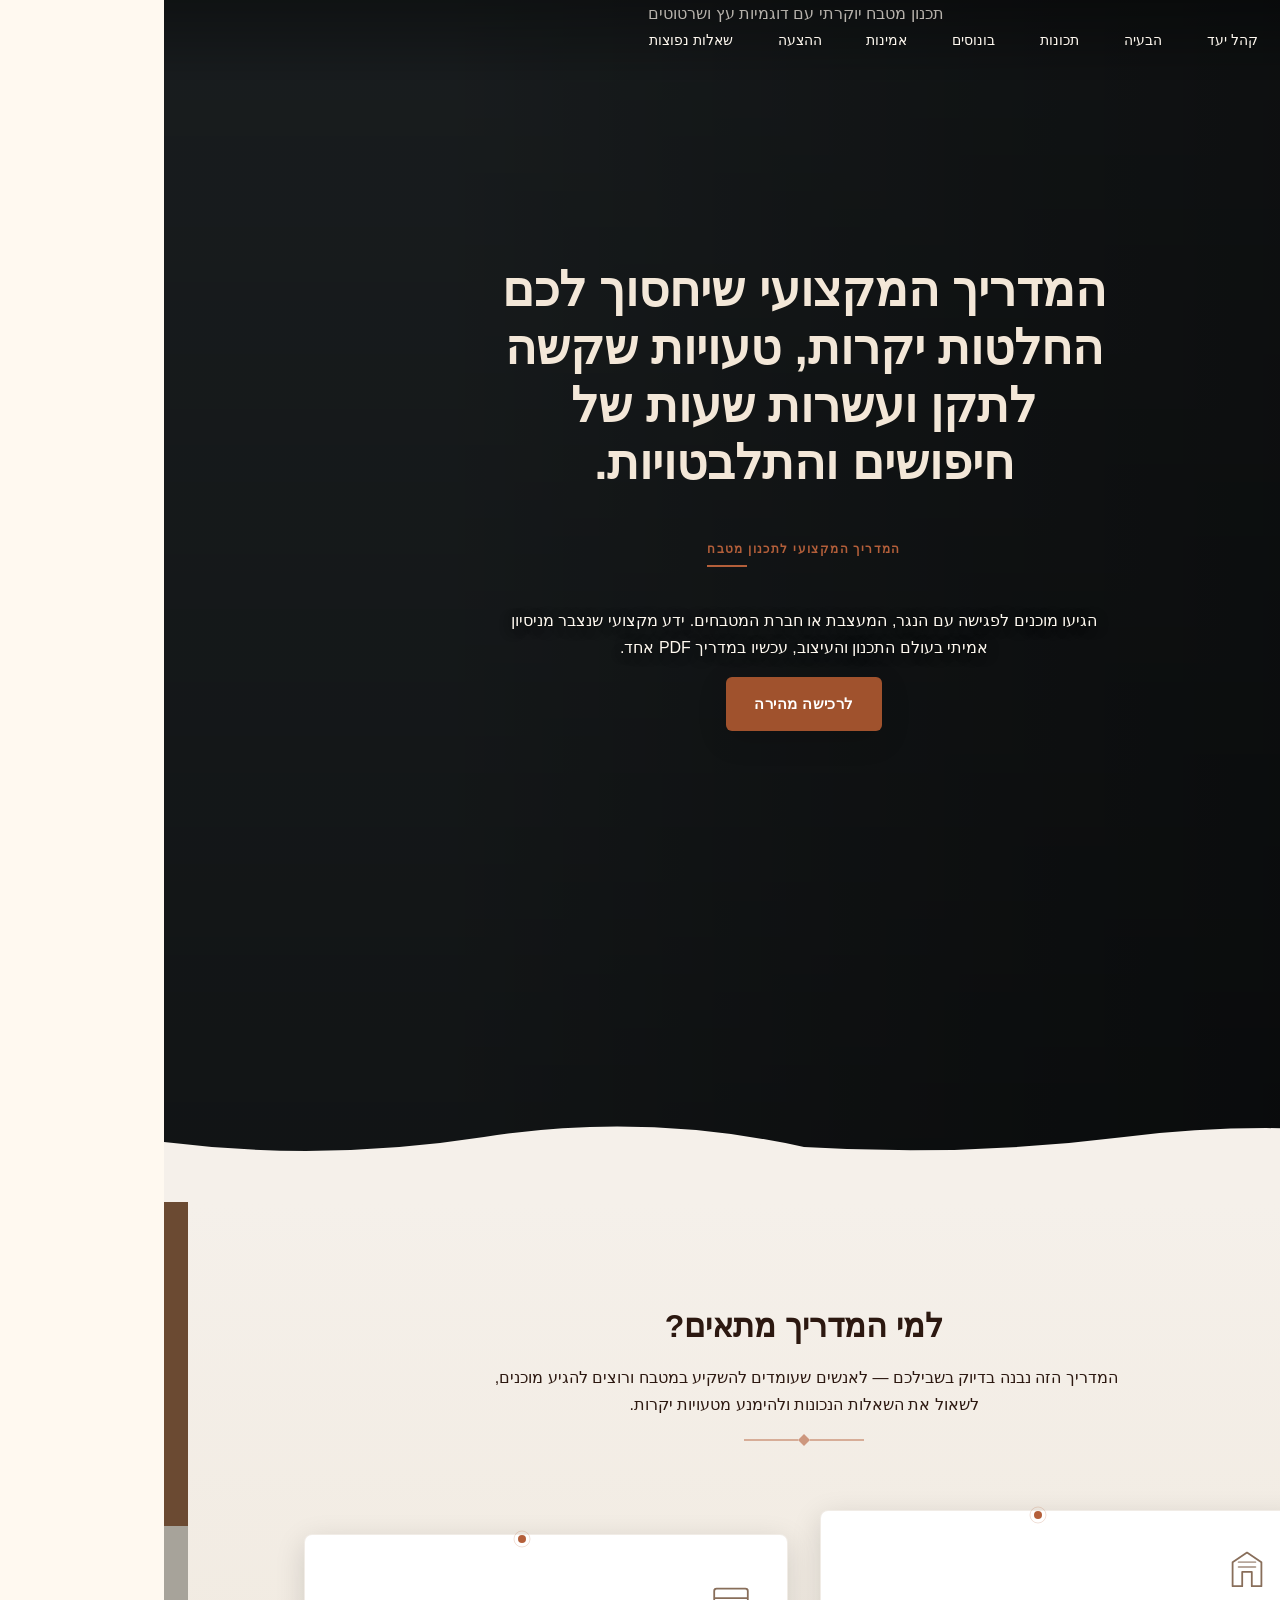
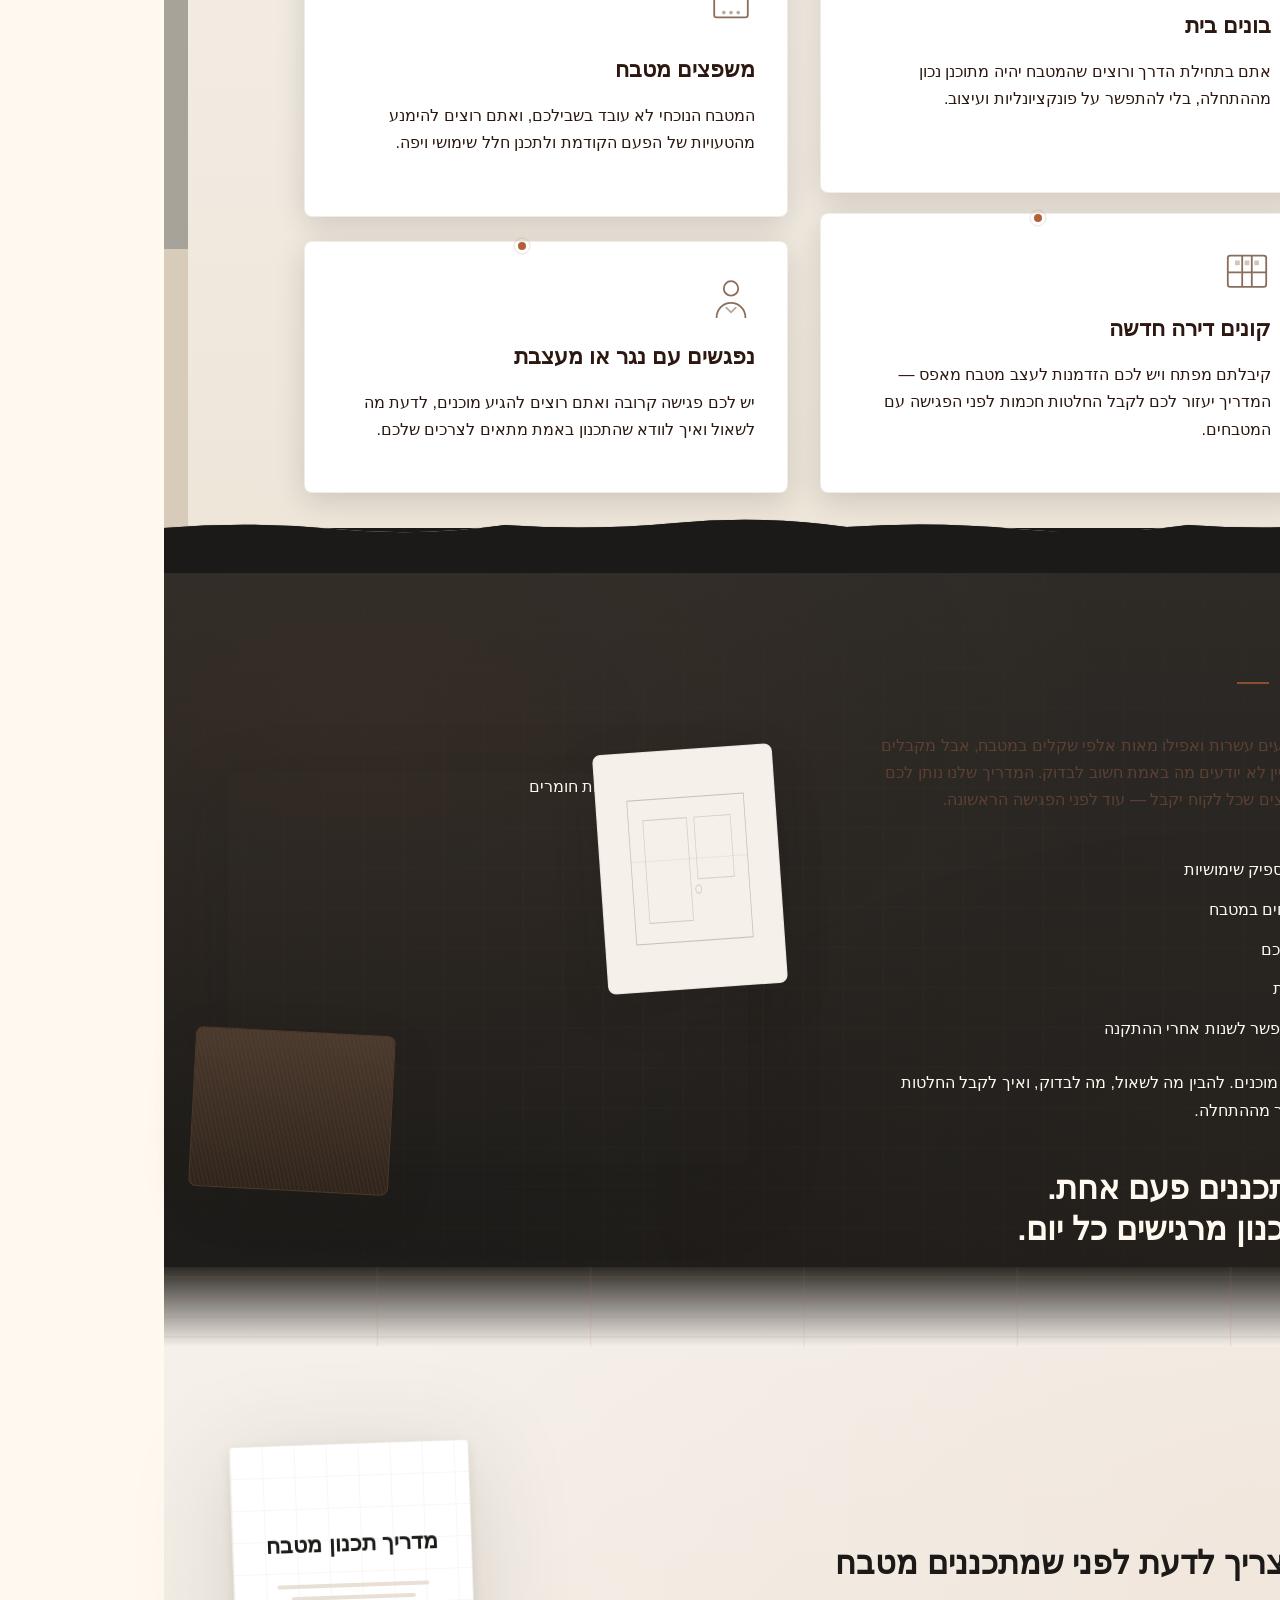
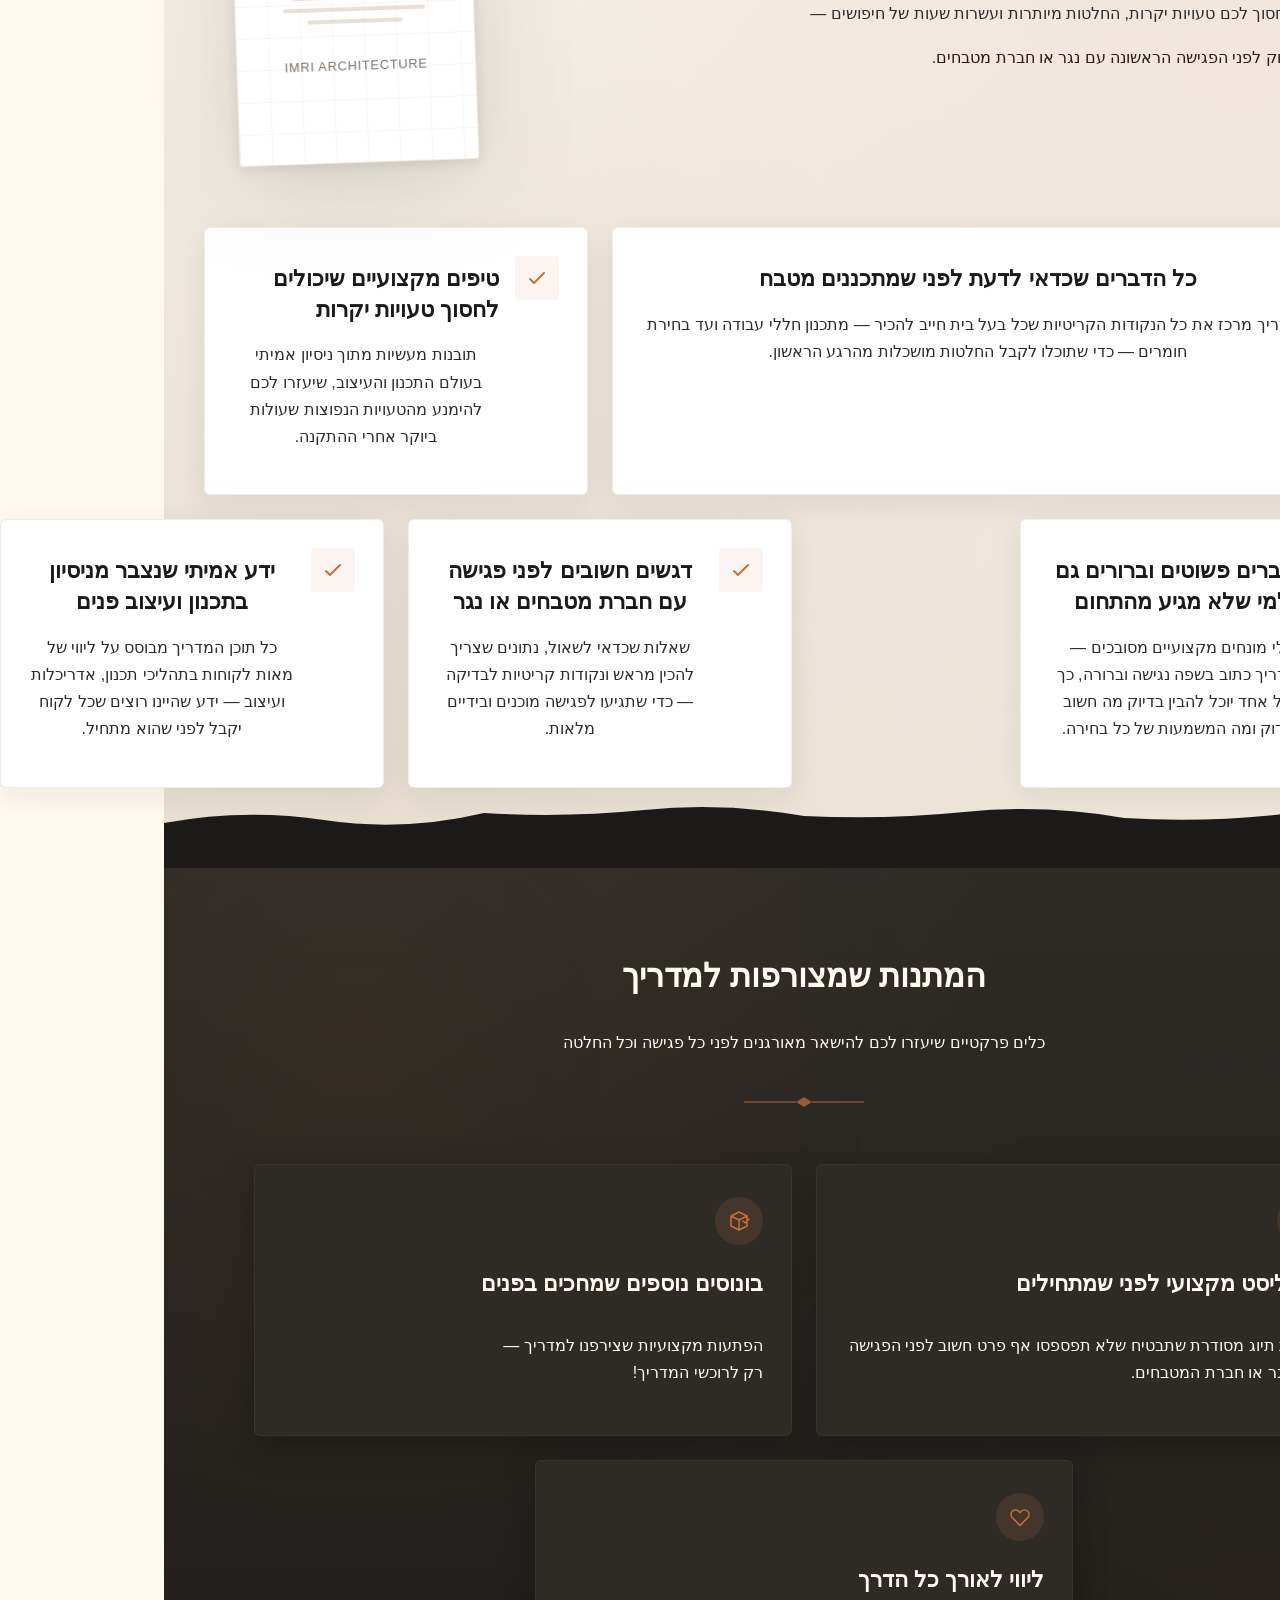
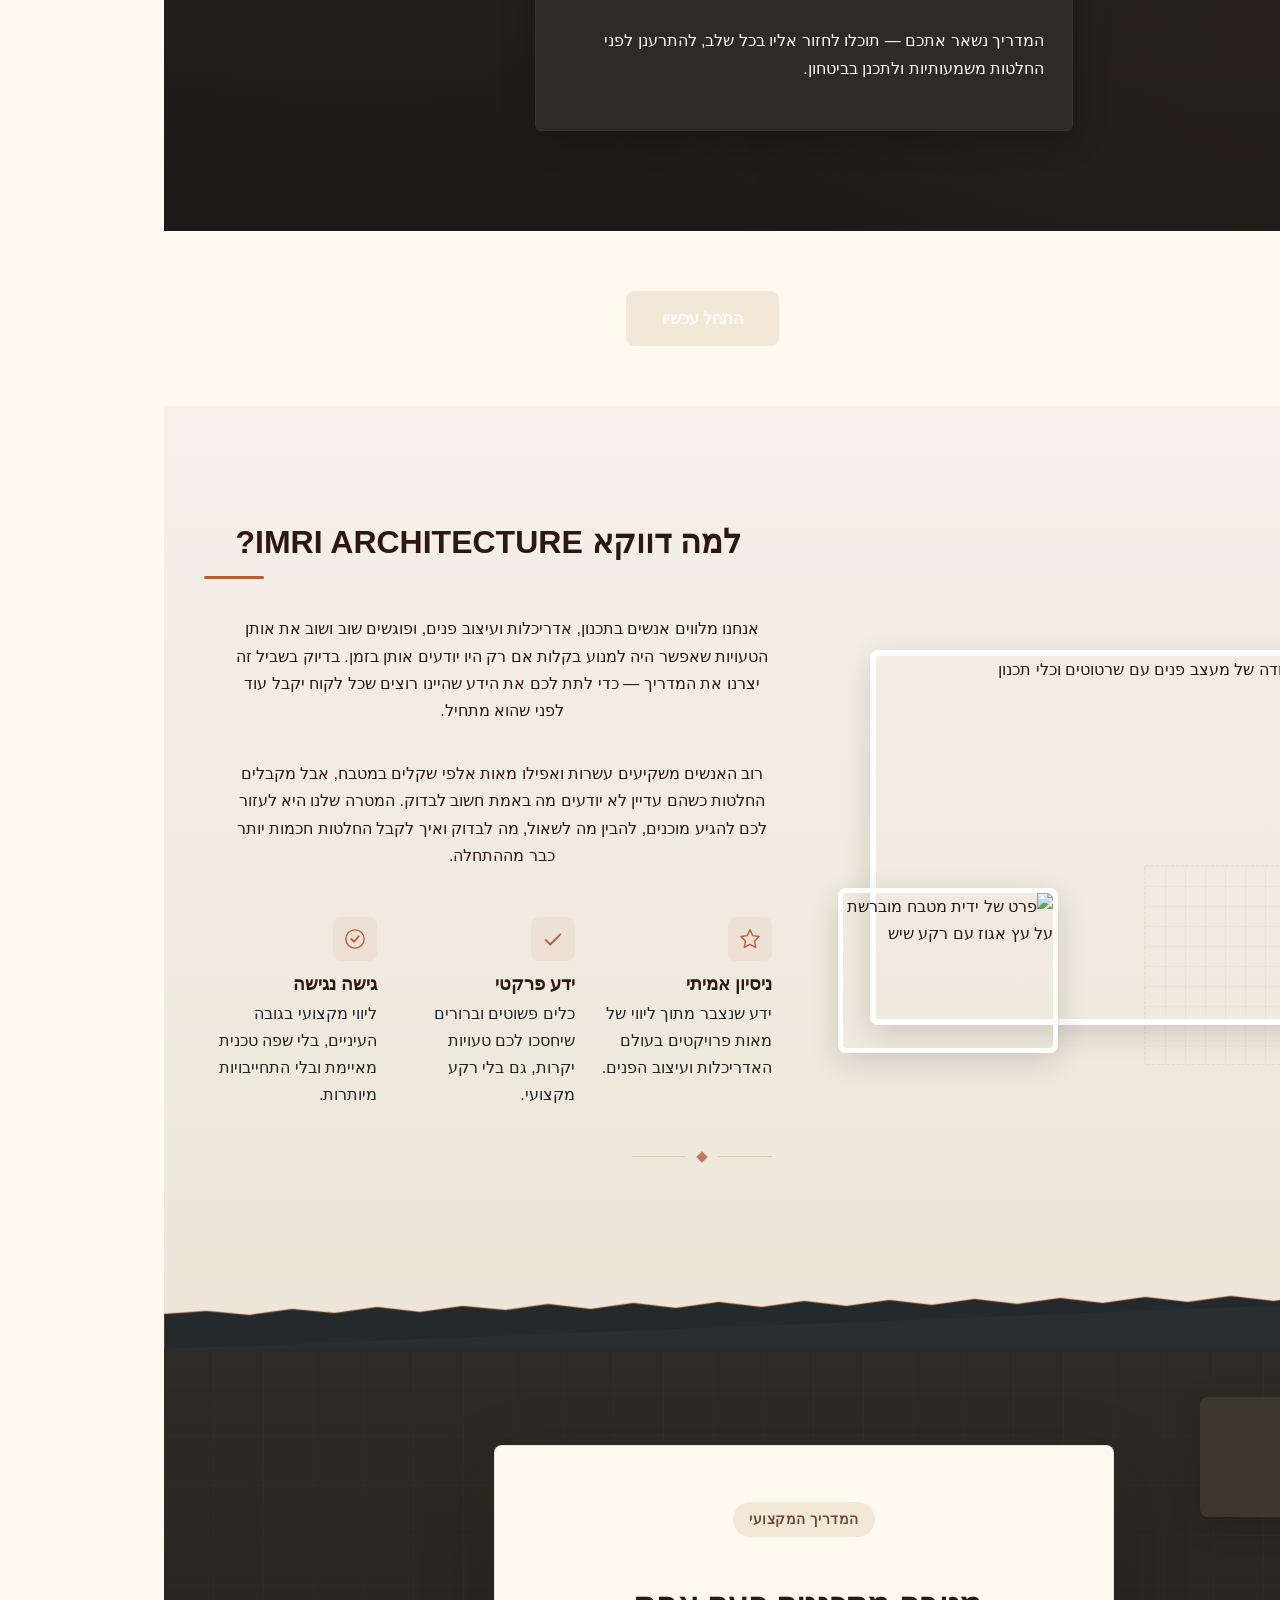
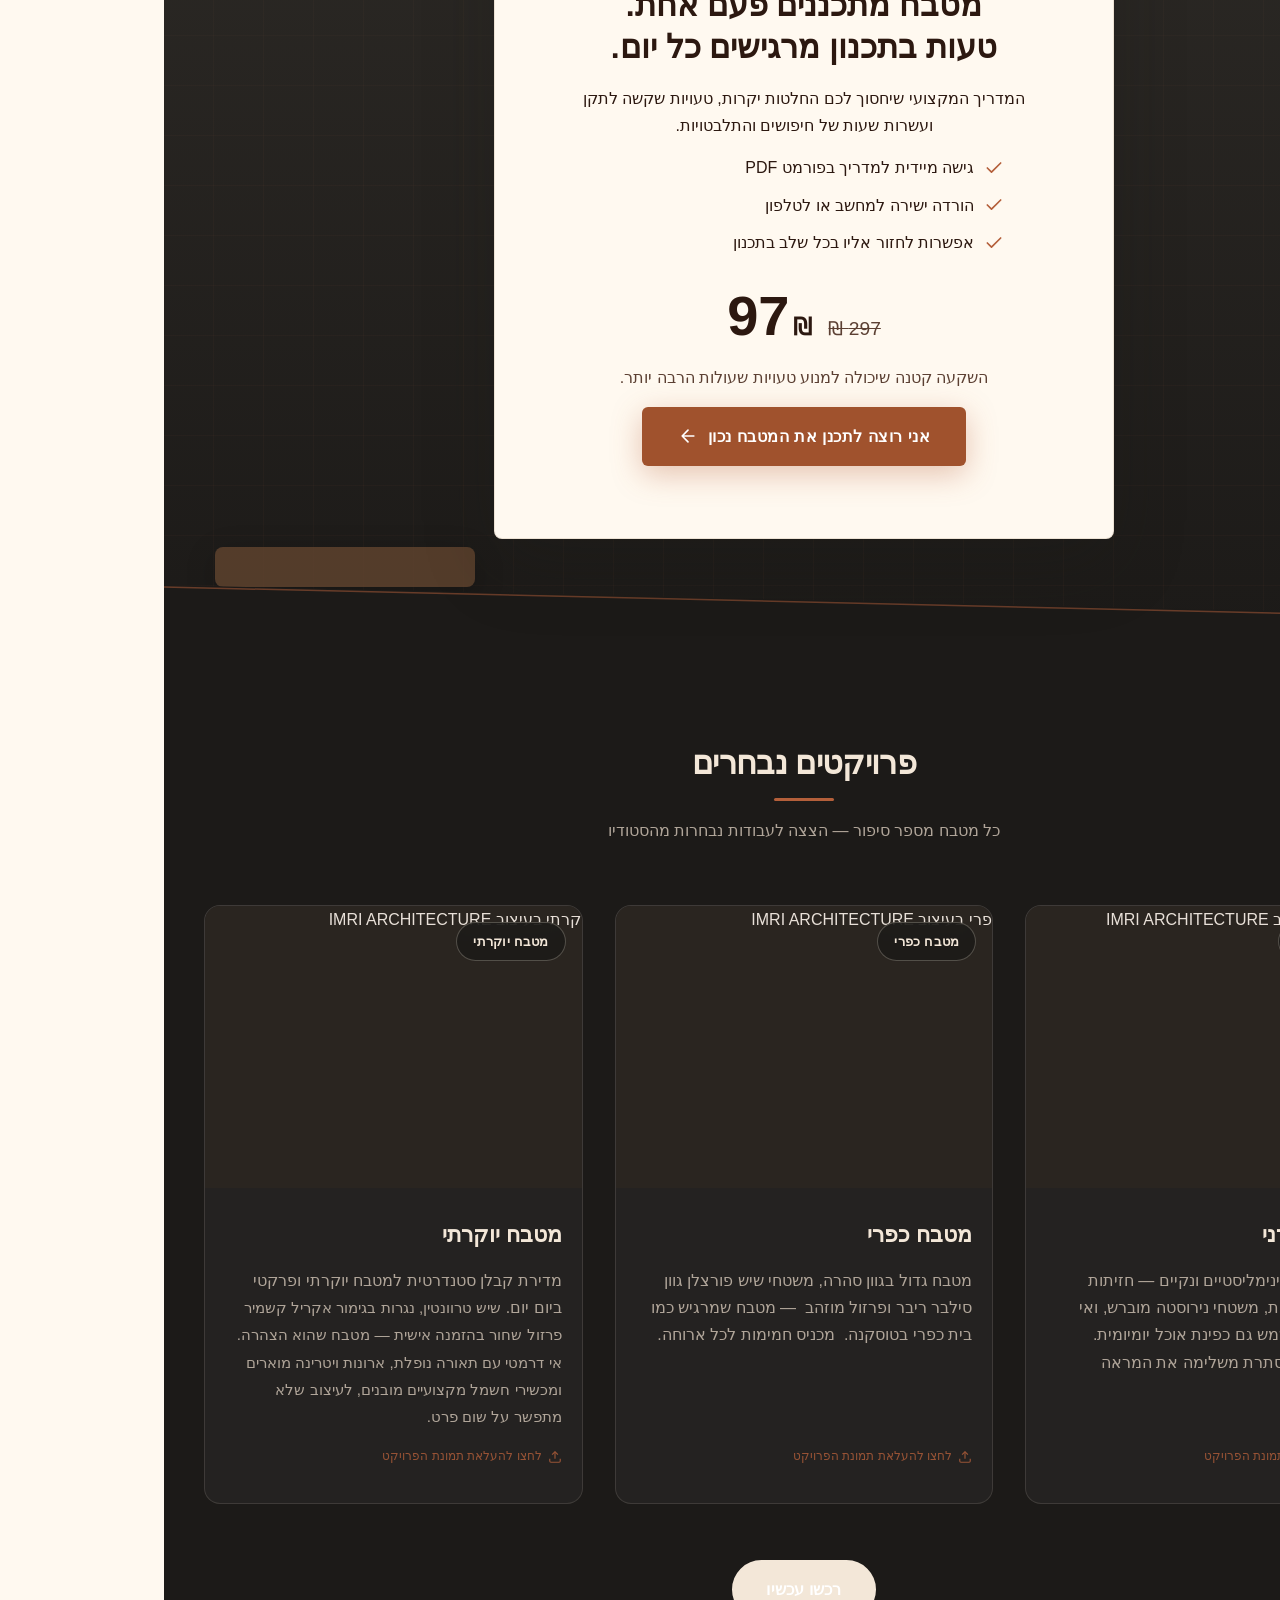
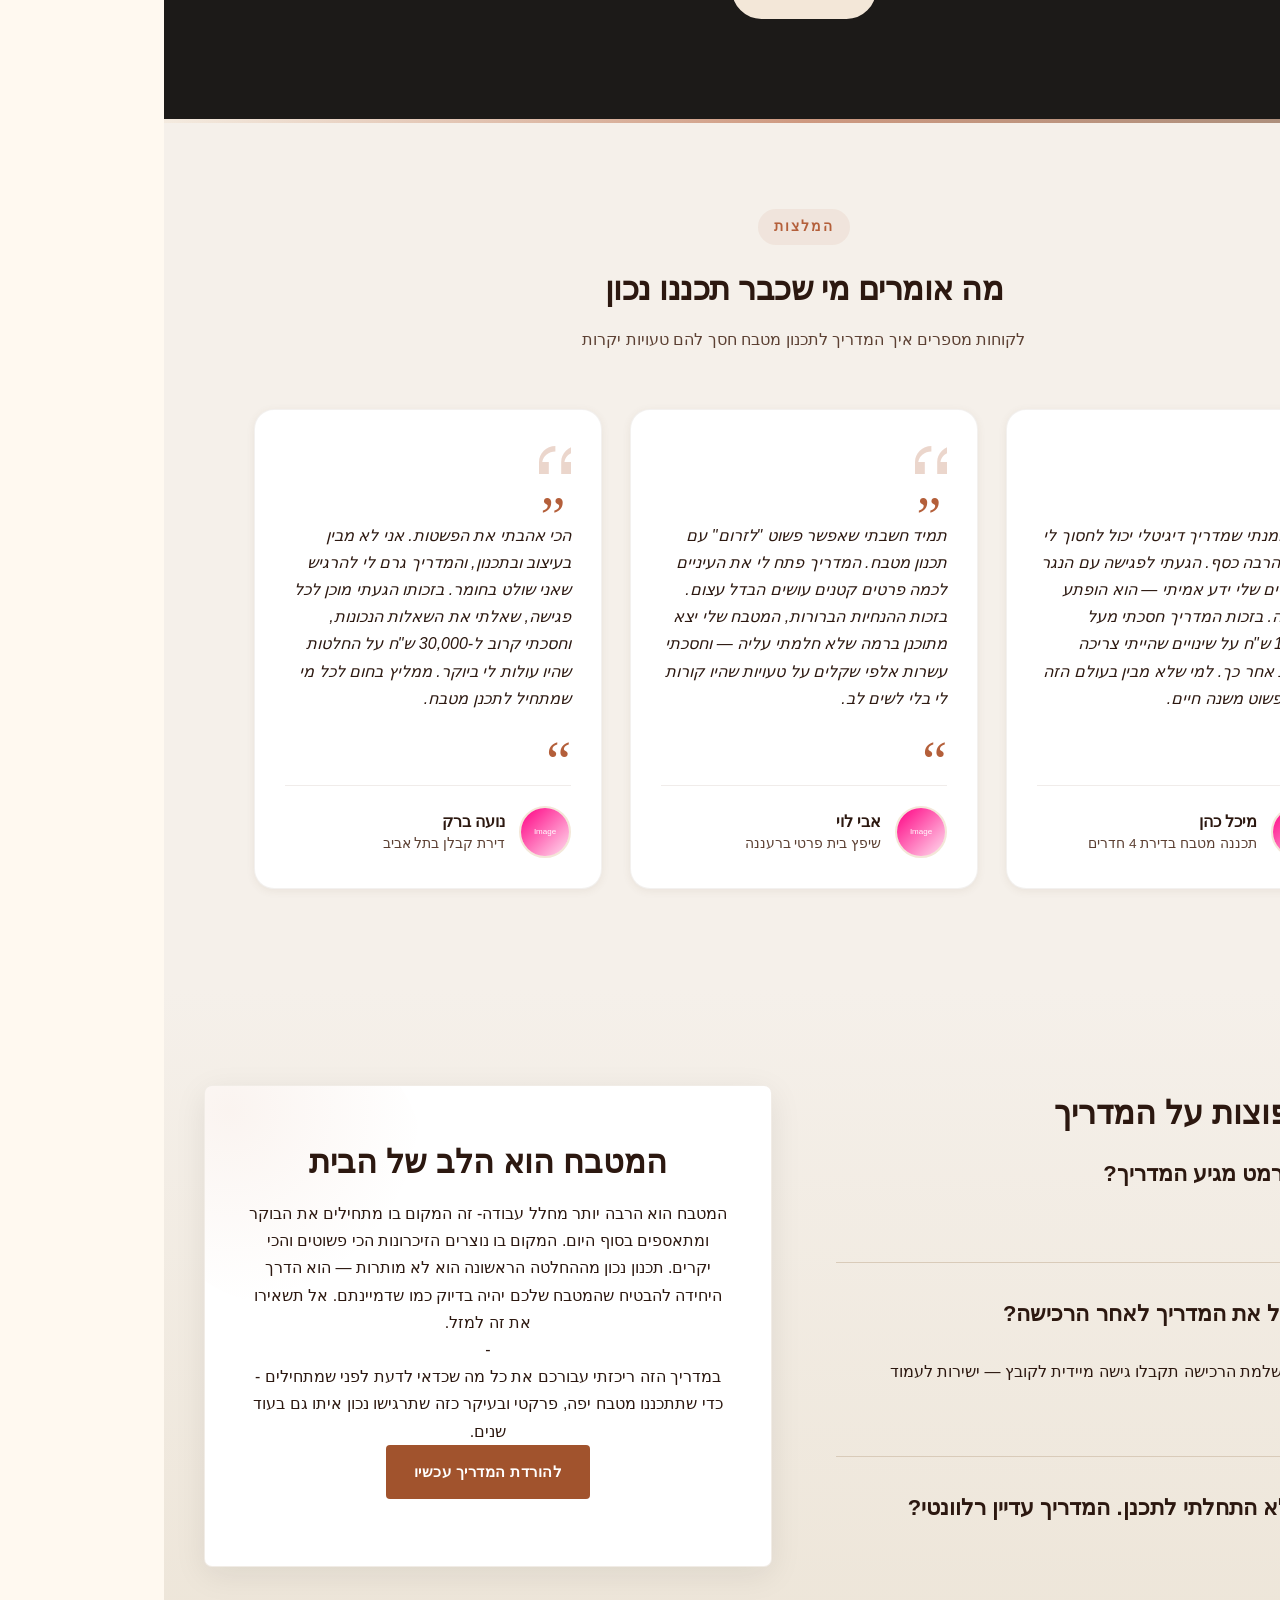
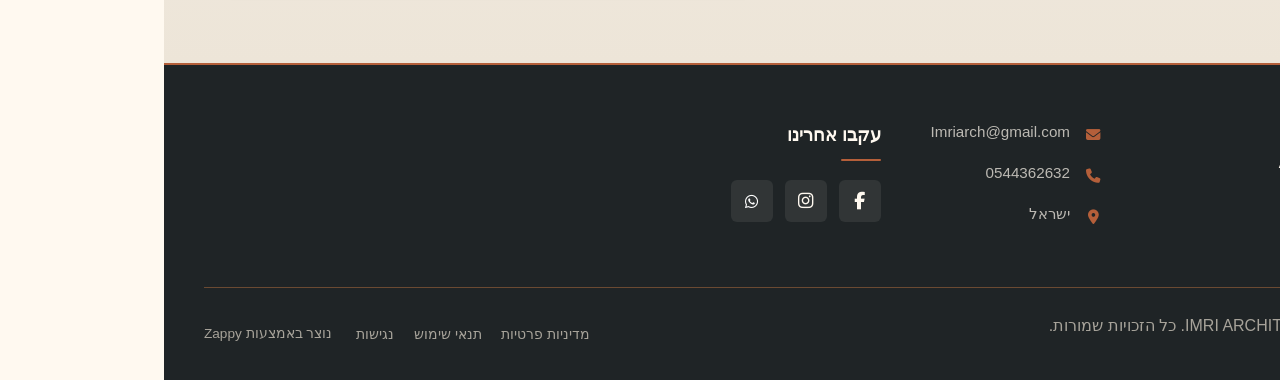
==== public/index.html @ 513310fc "Incremental sync: 1 page(s) — text_edit" ====
<!doctype html><html dir="rtl" lang="he"><head><meta charset="UTF-8"><meta content="width=device-width,initial-scale=1" name="viewport"><meta content="index, follow" name="robots"><title>תכנון מטבח מנצח — IMRI</title><meta content="המדריך הדיגיטלי שיחסוך לכם טעויות יקרות בתכנון המטבח. מניסיון של אלפי פרויקטים, אנו מעניקים לכם את הכלים לתכנן נכון מההתחלה. הורידו עכשיו ב-97 ₪ בלבד!" name="description"><meta content="תכנון מטבח, מדריך תכנון מטבח, עיצוב פנים מטבח, אדריכלות מטבח, ייעוץ מטבח מקצועי" name="keywords"><link href="/assets/favicon.ico" rel="icon" type="image/x-icon"><link href="/assets/favicon-16x16.png" rel="icon" type="image/png" sizes="16x16"><link href="/assets/favicon-32x32.png" rel="icon" type="image/png" sizes="32x32"><link href="/assets/favicon-48x48.png" rel="icon" type="image/png" sizes="48x48"><link href="/assets/favicon-192x192.png" rel="icon" type="image/png" sizes="192x192"><link href="/assets/favicon-512x512.png" rel="icon" type="image/png" sizes="512x512"><link href="/assets/apple-touch-icon.png" rel="apple-touch-icon"><script>!function(){"use strict";var t="bab3c1e1-1c79-47ee-a497-6e82688281ee",e="https://api.zappy5.com/api/analytics/track",a=18e5,n=2592e6,o=!0,i=!0,r=!0;var s=function(){var e="zappy_visitor_"+t,a=null;try{if(a=localStorage.getItem(e)){var o=JSON.parse(a),i=Date.now();if(i-o.created<n)return o.lastSeen=i,localStorage.setItem(e,JSON.stringify(o)),o.id}}catch(t){console.warn("Zappy Analytics: LocalStorage not available")}var r="zv_"+Date.now()+"_"+Math.random().toString(36).substr(2,9);try{localStorage.setItem(e,JSON.stringify({id:r,created:Date.now(),lastSeen:Date.now()}))}catch(t){}return r}(),c=function(){var e="zappy_session_"+t,n=null;try{if(n=sessionStorage.getItem(e)){var o=JSON.parse(n),i=Date.now();if(i-o.timestamp<a)return o.timestamp=i,sessionStorage.setItem(e,JSON.stringify(o)),o.id}}catch(t){console.warn("Zappy Analytics: SessionStorage not available")}var r="zs_"+Date.now()+"_"+Math.random().toString(36).substr(2,9);try{sessionStorage.setItem(e,JSON.stringify({id:r,timestamp:Date.now()}))}catch(t){}return r}();function l(a,n){n=n||{};var o={website_id:t,event_type:a,page_path:window.location.pathname,referrer:document.referrer||"direct",visitor_id:s,session_id:c,metadata:n};if(navigator.sendBeacon){var i=new Blob([JSON.stringify(o)],{type:"application/json"});navigator.sendBeacon(e,i)}else fetch(e,{method:"POST",headers:{"Content-Type":"application/json"},body:JSON.stringify(o),keepalive:!0}).catch(function(t){console.warn("Zappy Analytics: Failed to track event",t)})}o&&l("pageview",{title:document.title,url:window.location.href}),i&&document.addEventListener("click",function(t){var e=t.target;if("BUTTON"===e.tagName||e.closest("button")){var a="BUTTON"===e.tagName?e:e.closest("button");l("click",{element:"button",text:a.textContent.trim().substring(0,100),id:a.id||null,class:a.className||null})}else if("A"===e.tagName||e.closest("a")){var n="A"===e.tagName?e:e.closest("a");l("navigation",{element:"link",text:n.textContent.trim().substring(0,100),href:n.href,external:n.hostname!==window.location.hostname})}},!0),r&&document.addEventListener("submit",function(t){var e=t.target;l("form_submit",{form_id:e.id||null,form_name:e.name||null,form_action:e.action||null,form_method:e.method||"GET"})},!0);var m=Date.now();window.addEventListener("beforeunload",function(){l("page_unload",{time_on_page:Math.floor((Date.now()-m)/1e3),page_path:window.location.pathname})}),window.zappyAnalytics={track:l,getVisitorId:function(){return s},getSessionId:function(){return c}}}()</script><script>!function(){"use strict";if(!window.zappyFireMarketingEvent){var t={begin_checkout:"checkout_started",purchase:"checkout_complete",add_to_cart:"add_to_cart",view_product:"view_product"},e={whatsapp_click:{ga4:"contact",meta:"Contact",gtm:"whatsapp_click",ecom:!1},phone_click:{ga4:"contact",meta:"Contact",gtm:"phone_click",ecom:!1},contact_form_submitted:{ga4:"generate_lead",meta:"Lead",gtm:"contact_form_submitted",ecom:!1},checkout_started:{ga4:"begin_checkout",meta:"InitiateCheckout",gtm:"begin_checkout",ecom:!0},checkout_complete:{ga4:"purchase",meta:"Purchase",gtm:"purchase",ecom:!0},product_inquiry:{ga4:"generate_lead",meta:"Lead",gtm:"product_inquiry",ecom:!1},add_to_cart:{ga4:"add_to_cart",meta:"AddToCart",gtm:"add_to_cart",ecom:!0},view_product:{ga4:"view_item",meta:"ViewContent",gtm:"view_item",ecom:!0}};window.zappyFireMarketingEvent=function(r,o,u){try{u=u||{};var p=t[r]||r,d=e[p];if(!d)return;if((o=o||{}).pagePath||o.page_path||(o.pagePath=a()),"checkout_complete"===p){var l=String(o.orderId||o.order_id||o.transaction_id||"");if(l&&function(t){if(!t)return!1;try{return"1"===sessionStorage.getItem(i(t))}catch(t){return!1}}(l))return;l&&function(t){if(t)try{sessionStorage.setItem(i(t),"1")}catch(t){}}(l)}if(!u.skipFirstParty)try{window.zappyAnalytics&&"function"==typeof window.zappyAnalytics.track&&window.zappyAnalytics.track(p,o)}catch(t){}try{if(window.dataLayer=window.dataLayer||[],d.ecom){var _=c(p,o),m={};_.transaction_id&&(m.transaction_id=_.transaction_id),null!=_.value&&(m.value=_.value),_.currency&&(m.currency=_.currency),_.items&&(m.items=_.items),window.dataLayer.push({event:d.gtm,ecommerce:m}),"checkout_complete"!==p&&"checkout_started"!==p||window.dataLayer.push({event:p,ecommerce:m})}else{var s={event:d.gtm};for(var h in o)Object.prototype.hasOwnProperty.call(o,h)&&(s[h]=o[h]);window.dataLayer.push(s)}}catch(t){}try{"function"==typeof window.gtag&&window.gtag("event",d.ga4,c(p,o))}catch(t){}try{"function"==typeof window.fbq&&window.fbq("track",d.meta,function(t,e){for(var r=n(e=e||{}),a=parseFloat(null!=e.value?e.value:null!=e.total?e.total:0)||0,c=String(e.currency||"USD").toUpperCase(),i=[],o=0,u=0;u<r.length;u++)r[u].item_id&&i.push(r[u].item_id),o+=r[u].quantity||1;if("checkout_complete"===t)return{value:a,currency:c,content_ids:i.length?i:void 0,content_type:"product",num_items:o||void 0,order_id:String(e.order_id||e.orderId||e.transaction_id||e.orderNumber||"")||void 0};if("checkout_started"===t)return{value:a,currency:c,content_ids:i.length?i:void 0,content_type:"product",num_items:o||parseInt(null!=e.itemCount?e.itemCount:0,10)||void 0};if("add_to_cart"===t){var p=String(e.productId||e.product_id||i[0]||"");return{value:a||(r[0]?r[0].price*r[0].quantity:0),currency:c,content_ids:p?[p]:i.length?i:void 0,content_type:"product",content_name:e.productName||e.product_name||r[0]&&r[0].item_name,num_items:parseInt(null!=e.quantity?e.quantity:o||1,10)||1}}if("view_product"===t){var d=String(e.productId||e.product_id||i[0]||"");return{value:a||parseFloat(null!=e.price?e.price:0)||0,currency:c,content_ids:d?[d]:i.length?i:void 0,content_type:"product",content_name:e.productName||e.product_name||r[0]&&r[0].item_name}}return"whatsapp_click"===t||"phone_click"===t?{content_name:"whatsapp_click"===t?"WhatsApp":"Phone",content_category:"contact"}:"contact_form_submitted"===t||"product_inquiry"===t?{content_name:"product_inquiry"===t?"Product inquiry":"Contact form",content_category:e.productName||e.product_name||void 0}:e}(p,o))}catch(t){}}catch(t){}};var r=Object.create(null);document.addEventListener("click",function(t){try{var e=t.target;if(!e)return;var r=u(e,".whatsapp-float, a.whatsapp-float, [data-zappy-whatsapp]"),n=function(t){for(var e=t;e&&e!==document;){if("A"===e.tagName)return e;e=e.parentElement}return null}(e),c=n&&n.href||"";if(r||n&&function(t){if(!t)return!1;var e=String(t).toLowerCase();return-1!==e.indexOf("wa.me/")||-1!==e.indexOf("api.whatsapp.com")||-1!==e.indexOf("whatsapp.com/send")||0===e.indexOf("whatsapp:")}(c)){if(!o("wa:"+c)){var i=r?"float":"link";window.zappyFireMarketingEvent("whatsapp_click",{source:i,href:c||null,pagePath:a()})}return}var p=u(e,".phone-header-btn, .nav-phone-btn, .call-btn, [data-zappy-phone]"),d="";if(n&&n.href&&0===String(n.href).toLowerCase().indexOf("tel:")?d=n.href:p&&p.href&&0===String(p.href).toLowerCase().indexOf("tel:")&&(d=p.href),p||d){var l="";return d&&(l=String(d).replace(/^tel:/i,"").trim()),void(o("tel:"+(l||p&&p.id||"btn"))||window.zappyFireMarketingEvent("phone_click",{source:p?"button":"link",phone:l||null,href:d||null,pagePath:a()}))}}catch(t){}},!0)}function a(){try{if(window.ZAPPY_CONFIG&&window.ZAPPY_CONFIG.currentPagePath)return window.ZAPPY_CONFIG.currentPagePath}catch(t){}try{return window.location.pathname||"/"}catch(t){return"/"}}function n(t){var e=(t=t||{}).items||t.cartItems||t.cart_items||t.lineItems||[];Array.isArray(e)||(e=[]);for(var r=[],a=0;a<e.length;a++){var n=e[a];if(n&&"object"==typeof n){var c=String(n.item_id||n.productId||n.product_id||n.id||"").trim(),i=String(n.item_name||n.productName||n.product_name||n.name||"").trim(),o=parseFloat(null!=n.price?n.price:null!=n.unitPrice?n.unitPrice:0)||0,u=Math.max(1,parseInt(null!=n.quantity?n.quantity:null!=n.qty?n.qty:1,10)||1);(c||i)&&r.push({item_id:c||i,item_name:i||c,price:o,quantity:u})}}return r}function c(t,e){var r=n(e=e||{}),c=parseFloat(null!=e.value?e.value:null!=e.total?e.total:0)||0,i=String(e.currency||"USD").toUpperCase();if("checkout_complete"===t)return{transaction_id:String(e.transaction_id||e.orderId||e.order_id||e.orderNumber||"")||void 0,value:c,currency:i,items:r};if("checkout_started"===t)return{value:c,currency:i,items:r};if("add_to_cart"===t){var o=r.length?r:[{item_id:String(e.productId||e.product_id||""),item_name:String(e.productName||e.product_name||""),price:parseFloat(null!=e.value?e.value:null!=e.price?e.price:0)||0,quantity:parseInt(null!=e.quantity?e.quantity:1,10)||1}].filter(function(t){return t.item_id||t.item_name});return{value:c||(o[0]?o[0].price*o[0].quantity:0),currency:i,items:o}}if("view_product"===t){var u=r.length?r:[{item_id:String(e.productId||e.product_id||""),item_name:String(e.productName||e.product_name||""),price:parseFloat(null!=e.price?e.price:null!=e.value?e.value:0)||0,quantity:1}].filter(function(t){return t.item_id||t.item_name});return{currency:i,value:c||(u[0]?u[0].price:0),items:u}}return"whatsapp_click"===t||"phone_click"===t?{method:"whatsapp_click"===t?"whatsapp":"phone",page_path:e.pagePath||a()}:"contact_form_submitted"===t||"product_inquiry"===t?{page_path:e.pagePath||a()}:e}function i(t){return"zappy_purchase_fired_"+String(t||"")}function o(t){var e=Date.now();return!!(r[t]&&e-r[t]<800)||(r[t]=e,!1)}function u(t,e){return t&&t.closest?t.closest(e):null}}()</script><meta content="תכנון מטבח מנצח — IMRI" property="og:title"><meta content="המדריך הדיגיטלי שיחסוך לכם טעויות יקרות בתכנון המטבח. מניסיון של אלפי פרויקטים, אנו מעניקים לכם את הכלים לתכנן נכון מההתחלה. הורידו עכשיו ב-97 ₪ בלבד!" property="og:description"><meta content="summary_large_image" name="twitter:card"><meta content="תכנון מטבח מנצח — IMRI" name="twitter:title"><meta content="המדריך הדיגיטלי שיחסוך לכם טעויות יקרות בתכנון המטבח. מניסיון של אלפי פרויקטים, אנו מעניקים לכם את הכלים לתכנן נכון מההתחלה. הורידו עכשיו ב-97 ₪ בלבד!" name="twitter:description"><script type="application/ld+json">{"@context":"https://schema.org","@graph":[{"@type":"LocalBusiness","@id":"https://imriarchitecture.co.il#organization","name":"IMRI ARCHITECTURE","url":"https://imriarchitecture.co.il","description":"IMRI is an interior design and architecture firm that created a professional digital guide (PDF) for kitchen planning, priced at 97 ₪ (discounted from 297 ₪). The brand positions itself as an experienced, knowledgeable partner that helps homeowners avoid costly planning mistakes before they begin. The guide is practical and accessible, aimed at people who are about to invest heavily in a kitchen renovation or new build. The tone is warm, professional, and empowering — focused on saving clients time, money, and stress through expert knowledge accumulated from real-world design experience.","address":{"@type":"PostalAddress","streetAddress":"ישראל"},"contactPoint":[{"@type":"ContactPoint","contactType":"customer service","email":"Imriarch@gmail.com","telephone":"0544362632"}]},{"@type":"WebSite","@id":"https://imriarchitecture.co.il#website","url":"https://imriarchitecture.co.il","name":"IMRI ARCHITECTURE","publisher":{"@id":"https://imriarchitecture.co.il#organization"}}]}</script><meta content="website" property="og:type"><meta content="he_IL" property="og:locale"><style>.skip-link{position:absolute;top:0;left:0;transform:translateY(-200%);padding:12px 18px;background:var(--bg-dark,#1a1a1a);color:var(--text-light,#fff);font-weight:600;border-radius:0 0 8px 0;z-index:10000}.skip-link:focus{transform:none;outline:2px solid var(--ring,#fff);outline-offset:2px}:focus-visible{outline:2px solid var(--ring,currentColor);outline-offset:3px}</style><link href="/assets/favicon.ico" rel="icon" type="image/x-icon"><link href="/assets/favicon-16x16.png" rel="icon" type="image/png" sizes="16x16"><link href="/assets/favicon-32x32.png" rel="icon" type="image/png" sizes="32x32"><link href="/assets/favicon-48x48.png" rel="icon" type="image/png" sizes="48x48"><link href="/assets/favicon-192x192.png" rel="icon" type="image/png" sizes="192x192"><link href="/assets/favicon-512x512.png" rel="icon" type="image/png" sizes="512x512"><link href="/assets/apple-touch-icon.png" rel="apple-touch-icon"><link href="https://cdn.jsdelivr.net/npm/vanilla-cookieconsent@3/dist/cookieconsent.css" rel="stylesheet"><style data-zappy-section-v2-css="true">.index-bonuses-section{position:relative;background-color:#1c1a18;background-image:radial-gradient(circle at 15% 20%,rgba(196,112,63,.06) 0,transparent 50%),radial-gradient(circle at 85% 80%,rgba(107,74,50,.08) 0,transparent 50%),linear-gradient(180deg,#2e2b27 0,#1c1a18 100%);color:var(--text-light);padding:80px 24px 100px;overflow:hidden;direction:rtl;text-align:right}.index-bonuses-section .bonuses-container{position:relative;z-index:2;max-width:1100px;margin:0 auto;display:flex;flex-direction:column;align-items:center;gap:48px}.index-bonuses-section .bonuses-header{text-align:center;max-width:700px;margin:0 auto;display:flex;flex-direction:column;align-items:center;gap:16px}.index-bonuses-section .bonuses-title{font-family:'Noto Serif Hebrew','Frank Ruhl Libre',serif;font-size:2rem;font-weight:600;line-height:1.25;color:var(--text-light);margin:0;text-align:center}.index-bonuses-section .bonuses-subtitle{font-family:'Noto Sans Hebrew',Assistant,sans-serif;font-size:1.05rem;font-weight:400;line-height:1.8;color:var(--text-muted);margin:0;text-align:center;max-width:600px}.index-bonuses-section .bonuses-ornament{display:flex;justify-content:center;align-items:center;margin-top:8px}.index-bonuses-section .bonuses-ornament svg{display:block}.index-bonuses-section .bonuses-grid{display:grid;grid-template-columns:repeat(3,1fr);gap:24px;width:100%;margin-top:8px}.index-bonuses-section .bonus-card{background:#2e2b27;border-radius:6px;box-shadow:0 8px 32px rgba(0,0,0,.25);padding:2rem 1.75rem;border:1px solid rgba(58,53,48,.8);display:flex;flex-direction:column;align-items:flex-start;gap:16px;transition:transform .3s ease,box-shadow .3s ease,border-color .3s ease;text-align:right;min-width:0}.index-bonuses-section .bonus-card:hover{transform:translateY(-6px);box-shadow:0 16px 48px rgba(160,82,45,.28);border-color:rgba(196,112,63,.4)}.index-bonuses-section .bonus-icon-wrapper{display:flex;align-items:center;justify-content:center;width:48px;height:48px;border-radius:50%;background:rgba(196,112,63,.15);color:#c4703f;flex-shrink:0}.index-bonuses-section .bonus-icon{width:24px;height:24px;stroke:currentColor}.index-bonuses-section .bonus-card-title{font-family:'Noto Serif Hebrew','Frank Ruhl Libre',serif;font-size:1.4rem;font-weight:600;line-height:1.35;color:var(--text-light);margin:0;text-align:right}.index-bonuses-section .bonus-card-desc{font-family:'Noto Sans Hebrew',Assistant,sans-serif;font-size:.95rem;font-weight:400;line-height:1.75;color:var(--text-muted);margin:0;text-align:right}.index-bonuses-section .bonuses-image{width:100%;max-width:800px;height:auto;border-radius:6px;box-shadow:0 24px 72px rgba(28,26,24,.22);border:1px solid rgba(58,53,48,.6);margin-top:16px;object-fit:cover;aspect-ratio:3/2}.index-bonuses-section .bonuses-bg-pattern{position:absolute;bottom:0;left:0;width:100%;height:100%;pointer-events:none;z-index:0;opacity:.5;mask-image:linear-gradient(to top,rgba(0,0,0,0.2) 0%,rgba(0,0,0,0) 60%);-webkit-mask-image:linear-gradient(to top,rgba(0,0,0,0.2) 0%,rgba(0,0,0,0) 60%)}@media (max-width:768px){.index-bonuses-section{padding:100px 16px 60px}.index-bonuses-section .bonuses-container{gap:36px}.index-bonuses-section .bonuses-grid{grid-template-columns:1fr!important;gap:20px}.index-bonuses-section .bonus-card{padding:1.5rem}.index-bonuses-section .bonuses-title{font-size:1.75rem}.index-bonuses-section .bonuses-subtitle{font-size:1rem}.index-bonuses-section .bonuses-image{max-width:100%;margin-top:8px}}</style><style id="zappy-critical-above-fold-css">html{box-sizing:border-box;-webkit-text-size-adjust:100%}*,::after,::before{box-sizing:inherit}body{margin:0;min-width:320px;overflow-x:clip}img,svg,video{max-width:100%;height:auto}main{display:block}.container{width:min(100% - 32px,1200px);margin-inline:auto}.navbar,header .navbar,header[role=banner],nav.navbar{position:relative;z-index:1000;width:100%}.nav-container,.navbar .container{display:flex;align-items:center;justify-content:space-between;min-height:64px}.logo,.logo-link img{display:block;width:35px;height:35px;object-fit:contain}#navMenu,.nav-menu{list-style:none;margin:0;padding:0}#navMenu a,.nav-menu a,.navbar .nav-links a,.navbar a{color:inherit;text-decoration:none}#navMenu .sub-menu,.nav-menu .sub-menu,.navbar .sub-menu{display:none}.fa,.fa-brands,.fa-regular,.fa-solid,.fab,.far,.fas{display:inline-block;min-width:1em;text-align:center}html:not(#zappy-noop) .navbar:has(.nav-ecommerce-icons)>.phone-header-btn,html:not(#zappy-noop)[data-zappy-site-type=ecommerce] .phone-header-btn{display:none!important;visibility:hidden!important;width:0!important;height:0!important;pointer-events:none!important}.zappy-preview-empty-store-cta{display:none!important;visibility:hidden!important;height:0!important;max-height:0!important;overflow:hidden!important;margin:0!important;padding:0!important;border:0!important;box-shadow:none!important}.zappy-catalog-menu{background:var(--surface-color,var(--surface,linear-gradient(135deg,#f8f9fa 0,#fff 100%)));border-bottom:1px solid var(--border-color,#e5e7eb);padding:0;position:sticky;top:0;z-index:90}.zappy-catalog-menu.rtl,.zappy-catalog-menu[dir=rtl]{direction:rtl}.zappy-catalog-menu.ltr,.zappy-catalog-menu[dir=ltr]{direction:ltr}.catalog-menu-container{max-width:1440px;margin:0 auto;display:flex;align-items:center;gap:8px;padding:10px 24px;overflow:visible}.catalog-menu-categories,.catalog-menu-list{display:flex;align-items:center;gap:4px;flex-wrap:wrap;margin:0;padding:0;list-style:none}.catalog-menu-item{display:inline-flex;align-items:center;padding:8px 16px;font-size:14px;font-weight:500;color:var(--text-color,var(--text,#374151));text-decoration:none;border-radius:20px;white-space:nowrap}.catalog-menu-all{background:var(--primary-color,var(--primary,#111));color:var(--text-light,#fff)!important}.catalog-menu-parent{position:relative;display:inline-flex;align-items:center}.catalog-menu-trigger{display:inline-flex;align-items:center;gap:6px}.catalog-menu-chevron{flex-shrink:0}.catalog-menu-parent>.sub-menu{display:none!important;visibility:hidden!important;opacity:0!important;pointer-events:none!important}.hero-section,.index-hero-section,section[class*=hero]{position:relative;overflow:hidden;min-height:560px}.hero-bg-image,.hero-bg-wrapper,section[class*=hero] [class*=hero-bg]{position:absolute;inset:0;width:100%;height:100%}.hero-bg-image img,.hero-bg-wrapper img,section[class*=hero] [data-hero-bg],section[class*=hero] img[data-hero-background=true]{width:100%!important;height:100%!important;object-fit:cover!important;display:block}.hero-content,section[class*=hero] .container{position:relative;z-index:2}@media(max-width:768px){:root{--header-height:72px;--total-header-height:72px;--zappy-mobile-menu-top:72px}html[data-zappy-site-type=ecommerce] body{padding-top:var(--total-header-height,72px)}html[data-zappy-site-type=ecommerce] body>.navbar:not(.zappy-catalog-menu),html[data-zappy-site-type=ecommerce] body>nav.navbar{position:fixed!important;top:0;left:0;right:0;z-index:100000;width:100%;margin-bottom:0}.zappy-catalog-menu{position:fixed;top:var(--header-height,72px);left:0;right:0;z-index:99999}.nav-container,.navbar .container{min-height:60px}#navMenu,.nav-menu{max-width:100vw;overflow-x:hidden}.hero-section,.index-hero-section,section[class*=hero]{min-height:100svh}.hero-bg-image,.hero-bg-wrapper,.hero-scrim{min-height:100svh}}</style><link href="/styles.css" rel="preload" as="style"><link href="/styles.css" rel="stylesheet" media="print" onload='this.media="all"'><noscript><link href="/styles.css" rel="stylesheet"></noscript><script>window.ZAPPY_WEBSITE_ID="bab3c1e1-1c79-47ee-a497-6e82688281ee",window.ZAPPY_API_BASE="https://api.zappy5.com"</script><link href="/assets/site-index-hero-image-1.webp" rel="preload" as="image" fetchpriority="high"><style id="zappy-dropdown-submenu-styles">#navMenu li:has(.sub-menu),.nav-menu li:has(.sub-menu),.navbar li:has(.sub-menu),nav li:has(.sub-menu){position:relative}#navMenu .sub-menu,.nav-menu .sub-menu,.navbar .sub-menu,nav .sub-menu{display:block!important;position:absolute!important;top:100%;left:0;min-width:220px;border-radius:8px;box-shadow:0 8px 25px rgba(0,0,0,.15);padding:8px 0;opacity:0;visibility:hidden;transform:translateY(10px);transition:all .3s ease;z-index:1000;list-style:none;pointer-events:none}#navMenu li:hover>.sub-menu,.nav-menu li:hover>.sub-menu,.navbar li:hover>.sub-menu,nav li:hover>.sub-menu{opacity:1!important;visibility:visible!important;transform:translateY(0)!important;pointer-events:auto!important}.sub-menu li{list-style:none;margin:0;padding:0}.sub-menu a{display:block!important;padding:10px 16px!important;color:var(--text-dark,#333)!important;font-weight:500;text-decoration:none;white-space:nowrap;transition:background-color .2s}.sub-menu .zappy-nav-child>a{padding-left:28px!important;font-size:.9em!important;opacity:.85!important}[dir=rtl] .sub-menu .zappy-nav-child>a,html[lang=ar] .sub-menu .zappy-nav-child>a,html[lang=he] .sub-menu .zappy-nav-child>a{padding-left:10px!important;padding-right:28px!important}.sub-menu .zappy-nav-parent>a{font-weight:600!important}.sub-menu a:hover{background-color:#f5f5f5}[dir=rtl] .nav-menu .sub-menu,[dir=rtl] .navbar .sub-menu,[dir=rtl] nav .sub-menu,html[lang=ar] .nav-menu .sub-menu,html[lang=ar] .navbar .sub-menu,html[lang=ar] nav .sub-menu,html[lang=he] .nav-menu .sub-menu,html[lang=he] .navbar .sub-menu,html[lang=he] nav .sub-menu{left:auto!important;right:0!important}.sub-menu:empty,.sub-menu:not(:has(li)):not(:has(> a)),.sub-menu:not(:has(li:not(.zappy-hidden-menu-item))):not(:has(> a)){display:none!important;opacity:0!important;visibility:hidden!important;pointer-events:none!important}li:has(.menu-group-title):hover>.sub-menu{opacity:1!important;visibility:visible!important;transform:translateY(0)!important;pointer-events:auto!important}#navMenu>li>.menu-group-title,.nav-menu>li>.menu-group-title{display:inline-block;padding:.5rem 1rem;cursor:default;user-select:none}@media (max-width:768px){#navMenu .sub-menu,.nav-menu .sub-menu,.navbar .sub-menu,nav .sub-menu{position:static!important;transform:none!important;box-shadow:none!important;background:0 0!important;max-height:0;overflow:hidden;opacity:0;visibility:hidden;transition:max-height .3s ease,opacity .3s ease;padding:0!important;border-radius:0!important}#navMenu .sub-menu.mobile-expanded,.nav-menu .sub-menu.mobile-expanded,.navbar .sub-menu.mobile-expanded{max-height:none!important;overflow-y:visible!important;opacity:1!important;visibility:visible!important;padding:8px 0 8px 16px!important}[dir=rtl] .sub-menu.mobile-expanded,html[lang=he] .sub-menu.mobile-expanded{padding:8px 16px 8px 0!important}#navMenu li:hover>.sub-menu,.nav-menu li:hover>.sub-menu,.navbar li:hover>.sub-menu,nav li:hover>.sub-menu{opacity:0;visibility:hidden;pointer-events:none}#navMenu li>.sub-menu.mobile-expanded,.nav-menu li>.sub-menu.mobile-expanded,.navbar li>.sub-menu.mobile-expanded,nav li>.sub-menu.mobile-expanded{opacity:1!important;visibility:visible!important;pointer-events:auto!important}#navMenu li:has(.sub-menu),.nav-menu li:has(.sub-menu),.navbar li:has(.sub-menu),nav li:has(.sub-menu){display:flex!important;flex-wrap:wrap!important;align-items:center!important;position:relative!important;min-height:44px!important}#navMenu li:has(.sub-menu)>a,.nav-menu li:has(.sub-menu)>a,.navbar li:has(.sub-menu)>a,nav li:has(.sub-menu)>a{flex:1!important;min-width:0!important}#navMenu li:has(.sub-menu)>.menu-group-title,.nav-menu li:has(.sub-menu)>.menu-group-title,.navbar li:has(.sub-menu)>.menu-group-title,nav li:has(.sub-menu)>.menu-group-title{flex:1!important;min-width:0!important;padding:0!important;line-height:inherit!important}#navMenu li:has(.sub-menu)>.sub-menu,.nav-menu li:has(.sub-menu)>.sub-menu,.navbar li:has(.sub-menu)>.sub-menu,nav li:has(.sub-menu)>.sub-menu{flex-basis:100%!important;width:100%!important}#navMenu li:has(.sub-menu)>a [class*=arrow],#navMenu li:has(.sub-menu)>a [class*=chevron],.nav-menu li:has(.sub-menu)>a .fa-angle-down,.nav-menu li:has(.sub-menu)>a .fa-chevron-down,.nav-menu li:has(.sub-menu)>a [class*=arrow],.nav-menu li:has(.sub-menu)>a [class*=chevron],nav li:has(.sub-menu)>a [class*=arrow],nav li:has(.sub-menu)>a [class*=chevron]{display:none!important;visibility:hidden!important}.mobile-submenu-toggle{display:flex!important;align-items:center!important;justify-content:center!important;width:44px!important;height:auto!important;background:0 0!important;border:none!important;cursor:pointer!important;color:var(--text-light)!important;position:static!important;flex-shrink:0!important;align-self:stretch!important;z-index:2!important;padding:0!important;margin:0!important}.mobile-submenu-toggle::after{content:''!important;width:0!important;height:0!important;border-left:6px solid transparent!important;border-right:6px solid transparent!important;border-top:7px solid currentColor!important;transition:transform .3s ease!important}.mobile-submenu-toggle.expanded::after{transform:rotate(180deg)!important}.sub-menu a{padding:10px 0!important;display:block!important;color:var(--text-light)!important;white-space:normal!important}.sub-menu .zappy-nav-child>a{padding-left:28px!important;font-size:.9em!important;opacity:.85!important}[dir=rtl] .sub-menu .zappy-nav-child>a,html[lang=ar] .sub-menu .zappy-nav-child>a,html[lang=he] .sub-menu .zappy-nav-child>a{padding-left:0!important;padding-right:28px!important}.sub-menu .zappy-nav-parent>a{font-weight:600!important}#navMenu.active,.nav-menu.active{max-width:100vw!important;overflow-x:hidden!important;box-sizing:border-box!important}.navbar .sub-menu li a,.zappy-products-dropdown .sub-menu a,nav.navbar .sub-menu li a{color:var(--text-light)!important}}@media (min-width:769px){.mobile-submenu-toggle{display:none!important}}</style><style id="zappy-widget-visibility">html[dir=rtl] .whatsapp-float{right:20px!important;left:auto!important}html:not([dir]) .whatsapp-float,html[dir=ltr] .whatsapp-float{left:20px!important;right:auto!important}html[dir=rtl] #mic-access-tool-general-button,html[dir=rtl] #mic-init-access-tool #mic-access-tool-general-button,html[dir=rtl] #mic-init-access-tool .mic-access-tool-general-button,html[dir=rtl] ._access-icon,html[dir=rtl] .mic-access-tool-general-button{left:20px!important;right:auto!important}html:not([dir]) #mic-access-tool-general-button,html:not([dir]) #mic-init-access-tool #mic-access-tool-general-button,html:not([dir]) #mic-init-access-tool .mic-access-tool-general-button,html:not([dir]) ._access-icon,html:not([dir]) .mic-access-tool-general-button,html[dir=ltr] #mic-access-tool-general-button,html[dir=ltr] #mic-init-access-tool #mic-access-tool-general-button,html[dir=ltr] #mic-init-access-tool .mic-access-tool-general-button,html[dir=ltr] ._access-icon,html[dir=ltr] .mic-access-tool-general-button{right:20px!important;left:auto!important}@media (max-width:768px){.whatsapp-float{display:flex!important}}@media (min-width:769px){.whatsapp-float{display:flex!important}}@media (max-width:768px){#mic-access-tool-general-button,#mic-init-access-tool #mic-access-tool-general-button,#mic-init-access-tool .mic-access-tool-general-button,._access-icon,.mic-access-tool-general-button{display:flex!important;visibility:visible!important;opacity:1!important;pointer-events:auto!important}#mic-access-tool-box.opened-mic-access-tool,#mic-init-access-tool #mic-access-tool-box.opened-mic-access-tool,.mic-access-tool-box.opened-mic-access-tool{visibility:visible!important;opacity:1!important;pointer-events:auto!important}}@media (min-width:769px){#mic-access-tool-general-button,#mic-init-access-tool #mic-access-tool-general-button,#mic-init-access-tool .mic-access-tool-general-button,._access-icon,.mic-access-tool-general-button{display:flex!important;visibility:visible!important;opacity:1!important;pointer-events:auto!important}#mic-access-tool-box.opened-mic-access-tool,#mic-init-access-tool #mic-access-tool-box.opened-mic-access-tool,.mic-access-tool-box.opened-mic-access-tool{visibility:visible!important;opacity:1!important;pointer-events:auto!important}}</style></head><body><a href="#main" class="skip-link">דלג לתוכן הראשי</a><nav class="navbar" dir="rtl"><button aria-label="Menu" class="mobile-toggle" id="mobileToggle"><svg viewBox="0 0 24 24" height="24" fill="none" width="24" style="display:block !important" class="hamburger-icon"><path d="M3 12h18M3 6h18M3 18h18" stroke="currentColor" stroke-width="2" stroke-linecap="round"></path></svg> <svg viewBox="0 0 24 24" height="24" fill="none" width="24" style="display:none !important" class="close-icon"><path d="M18 6L6 18M6 6l12 12" stroke="currentColor" stroke-width="2" stroke-linecap="round"></path></svg></button> <button aria-label="Call" class="phone-header-btn" data-phone="0544362632"><svg viewBox="0 0 24 24" height="20" fill="currentColor" width="20"><path d="M22 16.92v3a2 2 0 0 1-2.18 2 19.79 19.79 0 0 1-8.63-3.07 19.5 19.5 0 0 1-6-6 19.79 19.79 0 0 1-3.07-8.67A2 2 0 0 1 4.11 2h3a2 2 0 0 1 2 1.72 12.84 12.84 0 0 0 .7 2.81 2 2 0 0 1-.45 2.11L8.09 9.91a16 16 0 0 0 6 6l1.27-1.27a2 2 0 0 1 2.11-.45 12.84 12.84 0 0 0 2.81.7A2 2 0 0 1 22 16.92z"></path></svg></button><div class="nav-container"><div class="nav-right-group"><div class="nav-brand"><a href="/" class="logo-link"><img alt="IMRI ARCHITECTURE" class="logo" decoding="async" src="/assets/site-----image-1.webp" width="35" height="35"></a></div><ul class="nav-menu" id="navMenu"><li><a href="#audience">קהל יעד</a></li><li><a href="#problem">הבעיה</a></li><li><a href="#features">תכונות</a></li><li><a href="#bonuses">בונוסים</a></li><li><a href="#credibility">אמינות</a></li><li><a href="#offer">ההצעה</a></li><li><a href="#faq">שאלות נפוצות</a></li></ul></div><div class="nav-cta-container"></div></div></nav><script>window.addEventListener("load",function(){const e=document.querySelector(".navbar, nav, header");if(!e)return void console.log("[Navbar] Navbar element not found");let t=document.getElementById("mobileToggle")||document.querySelector(".mobile-toggle")||document.querySelector(".hamburger")||document.querySelector(".hamburger-menu")||document.querySelector(".menu-toggle")||document.querySelector(".burger-menu")||document.querySelector('[aria-label="Menu"]')||document.querySelector('[aria-label="תפריט"]');const o=document.querySelector(".phone-header-btn"),n=window.getComputedStyle(e);let r=n.backgroundColor;if(console.log("[Navbar] Initial navbar background:",r),"transparent"===r||"rgba(0, 0, 0, 0)"===r||r.startsWith("rgba")&&r.includes(", 0)")){const e=n.backgroundImage;if(e&&"none"!==e)console.log("[Navbar] Navbar has background image/gradient, using dark text"),r="rgb(240, 240, 240)";else{const e=window.getComputedStyle(document.body).backgroundColor;console.log("[Navbar] Navbar transparent, using body background:",e),r=e}}const a=r.match(/\d+/g);if(a&&a.length>=3){const e=(.299*parseInt(a[0])+.587*parseInt(a[1])+.114*parseInt(a[2]))/255;console.log("[Navbar] Mobile button colors preserved from Claude CSS (luminance:",e.toFixed(2)+")");const n=document.createElement("style");n.id="zappy-mobile-nav-fix";document.documentElement.lang;document.documentElement.dir,n.textContent='\n        /* Hide mobile buttons on desktop, show only on mobile */\n        @media (min-width: 769px) {\n          .mobile-toggle,\n          .phone-header-btn {\n            display: none !important;\n          }\n        }\n        \n        /* Show and position mobile buttons correctly on mobile */\n        @media (max-width: 768px) {\n          .navbar,\n          nav.navbar {\n            min-height: 70px !important;\n          }\n\n          .mobile-toggle,\n          .phone-header-btn {\n            position: absolute !important;\n            top: 0 !important;\n            bottom: 0 !important;\n            margin-top: auto !important;\n            margin-bottom: auto !important;\n            transform: none !important;\n            z-index: 1001 !important;\n            display: flex !important;\n            align-items: center !important;\n            justify-content: center !important;\n            width: 36px !important;\n            height: 36px !important;\n            border-radius: 50% !important;\n            border: none !important;\n            cursor: pointer !important;\n            padding: 6px !important;\n            background: none !important;\n            color: var(--nav-text, var(--text-light)) !important;\n            touch-action: manipulation !important;\n            -webkit-tap-highlight-color: transparent !important;\n          }\n\n          html[data-zappy-site-type="ecommerce"] .phone-header-btn,\n          body[data-zappy-site-type="ecommerce"] .phone-header-btn,\n          html[data-zappy-site-type="ecommerce"] header .phone-header-btn,\n          html[data-zappy-site-type="ecommerce"] nav .phone-header-btn {\n            display: none !important;\n            visibility: hidden !important;\n            width: 0 !important;\n            height: 0 !important;\n            min-width: 0 !important;\n            overflow: hidden !important;\n          }\n          \n          /* LTR positioning (default): hamburger LEFT, phone RIGHT */\n          html:not([dir="rtl"]):not([lang="he"]):not([lang="ar"]) .mobile-toggle,\n          html[dir="ltr"] .mobile-toggle {\n            left: 12px !important;\n            right: auto !important;\n          }\n          html:not([dir="rtl"]):not([lang="he"]):not([lang="ar"]) .phone-header-btn,\n          html[dir="ltr"] .phone-header-btn {\n            right: 12px !important;\n            left: auto !important;\n          }\n          \n          /* RTL positioning: hamburger RIGHT, phone LEFT */\n          html[dir="rtl"] .mobile-toggle,\n          html[lang="he"] .mobile-toggle,\n          html[lang="ar"] .mobile-toggle {\n            right: 12px !important;\n            left: auto !important;\n          }\n          html[dir="rtl"] .phone-header-btn,\n          html[lang="he"] .phone-header-btn,\n          html[lang="ar"] .phone-header-btn {\n            left: 12px !important;\n            right: auto !important;\n          }\n          \n          /* CRITICAL: Ensure nav-container has min-height on mobile */\n          /* All children are positioned absolutely/fixed on mobile, so height:auto collapses to 0 */\n          .nav-container {\n            min-height: 70px !important;\n            position: relative !important;\n          }\n          \n          /* Ensure SVG icons are properly sized and inherit color */\n          .mobile-toggle svg,\n          .phone-header-btn svg {\n            width: 24px !important;\n            height: 24px !important;\n            /* Don\'t force display - let JavaScript control hamburger/close toggle */\n          }\n          \n          /* Reset nav-cta-container on mobile - remove desktop box-shadow/padding */\n          /* that creates a visible ghost box when CTA button is hidden */\n          .nav-cta-container {\n            box-shadow: none !important;\n            padding: 0 !important;\n          }\n          \n          /* Hide nav-cta-container entirely on mobile when there\'s no lang-switcher */\n          /* (only the CTA button is inside, and it\'s hidden on mobile) */\n          .nav-cta-container:not(:has(.lang-switcher)) {\n            display: none !important;\n          }\n          \n          /* CRITICAL: Prevent hero image fade gradient from bleeding over headline text */\n          /* The .image-fade-gradient has bottom: -30px (extends below parent) */\n          /* On mobile stacked layout, this overlaps the h1 text below the image */\n          .hero-image-column {\n            overflow: hidden !important;\n          }\n          .image-fade-gradient {\n            bottom: 0 !important;\n          }\n          \n          /* Hide desktop language switcher on mobile - hamburger menu handles it */\n          /* High specificity to override stored CSS */\n          .lang-switcher,\n          .nav-cta-container .lang-switcher,\n          .nav-container .lang-switcher,\n          .navbar .lang-switcher,\n          .navbar .nav-cta-container .lang-switcher {\n            display: none !important;\n          }\n        }\n      ';const r=document.getElementById("zappy-mobile-nav-fix");r&&r.remove(),document.head.appendChild(n),console.log("[Navbar] Critical CSS injected for mobile nav positioning");const i=window.innerWidth<=768;if(t){const e=t.querySelector(".hamburger-icon"),o=t.querySelector(".close-icon");e&&(e.style.setProperty("width","24px","important"),e.style.setProperty("height","24px","important"),e.style.setProperty("display","block","important")),o&&(o.style.setProperty("width","24px","important"),o.style.setProperty("height","24px","important"),o.style.setProperty("display","none","important")),i?(t.style.setProperty("position","absolute","important"),t.style.setProperty("top","0","important"),t.style.setProperty("bottom","0","important"),t.style.setProperty("margin-top","auto","important"),t.style.setProperty("margin-bottom","auto","important"),t.style.setProperty("transform","none","important"),t.style.setProperty("z-index","1001","important"),t.style.removeProperty("left"),t.style.removeProperty("right"),console.log("[Navbar] Mobile toggle positioning applied (mobile viewport)")):(t.style.removeProperty("position"),t.style.removeProperty("top"),t.style.removeProperty("transform"),t.style.removeProperty("z-index"),t.style.removeProperty("left"),t.style.removeProperty("right"),console.log("[Navbar] Desktop viewport - cleared mobile toggle inline positioning"))}if(o){const e=o.querySelector("svg");e&&(e.style.width="24px",e.style.height="24px",e.setAttribute("width","24"),e.setAttribute("height","24")),i?(o.style.setProperty("position","absolute","important"),o.style.setProperty("top","0","important"),o.style.setProperty("bottom","0","important"),o.style.setProperty("margin-top","auto","important"),o.style.setProperty("margin-bottom","auto","important"),o.style.setProperty("transform","none","important"),o.style.setProperty("z-index","1001","important"),o.style.removeProperty("left"),o.style.removeProperty("right"),console.log("[Navbar] Phone button positioning applied (mobile viewport)")):(o.style.removeProperty("position"),o.style.removeProperty("top"),o.style.removeProperty("transform"),o.style.removeProperty("z-index"),o.style.removeProperty("left"),o.style.removeProperty("right"),console.log("[Navbar] Desktop viewport - cleared phone button inline positioning"))}}else console.log("[Navbar] Could not parse background color:",r);t=document.getElementById("mobileToggle")||document.querySelector(".mobile-toggle")||document.querySelector(".hamburger")||document.querySelector(".hamburger-menu")||document.querySelector(".menu-toggle")||document.querySelector(".burger-menu")||document.querySelector('[aria-label="Menu"]')||document.querySelector('[aria-label="תפריט"]');const i=document.getElementById("navMenu")||document.querySelector(".nav-menu")||document.querySelector(".nav-links")||document.querySelector("nav ul:not(.submenu)");if(!t||!i)return void console.log("[Navbar] Mobile toggle or menu not found:",{toggle:!!t,menu:!!i});i.id||(i.id="navMenu"),console.log("[Navbar] Initializing mobile menu...");const l=t.cloneNode(!0);t.parentNode.replaceChild(l,t);var s=0;function p(e){var t=Date.now();t-s<300||(s=t,function(e){e.preventDefault(),e.stopPropagation();const t=l.querySelector(".hamburger-icon"),o=l.querySelector(".close-icon");i.classList.contains("active")?(i.classList.remove("active"),t&&t.style.setProperty("display","block","important"),o&&o.style.setProperty("display","none","important"),document.body.style.overflow="",document.body.classList.remove("menu-open"),console.log("[Navbar] Menu closed")):(i.classList.add("active"),t&&t.style.setProperty("display","none","important"),o&&o.style.setProperty("display","block","important"),document.body.style.overflow="hidden",document.body.classList.add("menu-open"),console.log("[Navbar] Menu opened"))}(e))}l.addEventListener("click",p),l.addEventListener("touchend",p),document.addEventListener("keydown",function(e){if(("Escape"===e.key||"Esc"===e.key)&&i.classList.contains("active")){const e=l.querySelector(".hamburger-icon"),t=l.querySelector(".close-icon");i.classList.remove("active"),e&&e.style.setProperty("display","block","important"),t&&t.style.setProperty("display","none","important"),document.body.style.overflow="",document.body.classList.remove("menu-open"),console.log("[Navbar] Menu closed (Escape)")}}),i.querySelectorAll("a").forEach(function(e){e.addEventListener("click",function(){if("#"===this.getAttribute("href"))return;const e=l.querySelector(".hamburger-icon"),t=l.querySelector(".close-icon");i.classList.remove("active"),e&&e.style.setProperty("display","block","important"),t&&t.style.setProperty("display","none","important"),document.body.style.overflow="",document.body.classList.remove("menu-open"),console.log("[Navbar] Menu closed (link clicked)")})});var m=i.querySelectorAll(".dropdown-toggle");m.forEach(function(e){e.addEventListener("click",function(e){e.preventDefault(),e.stopPropagation();var t=this.closest(".nav-dropdown");t&&(t.parentNode.querySelectorAll(".nav-dropdown.open").forEach(function(e){e!==t&&e.classList.remove("open")}),t.classList.toggle("open"),console.log("[Navbar] Dropdown toggled:",t.classList.contains("open")?"open":"closed"))})}),document.addEventListener("click",function(e){e.target.closest(".nav-dropdown")||document.querySelectorAll(".nav-dropdown.open").forEach(function(e){e.classList.remove("open")})}),console.log("[Navbar] Dropdown handlers initialized for "+m.length+" dropdowns"),o&&o.addEventListener("click",function(){const e=document.querySelectorAll('a[href^="tel:"]'),t=e.length>0?e[0].getAttribute("href").replace("tel:",""):"0544362632";window.location.href="tel:"+t,console.log("[Navbar] Phone button clicked")}),console.log("[Navbar] Mobile menu initialized successfully")})</script><main id="main"><section class="index-hero-section" id="hero" data-layout-spec="בית-hero" data-band-index="0" data-hero-type="fullscreen-scrim" data-zappy-content-align="upper-center" style="margin-top:-80px !important;padding-top:80px !important;min-height:1202.29px !important"><div class="index-hero-section__bg-wrapper"><div style="position:absolute !important;top:0px !important;left:0px !important;width:100% !important;height:100% !important;max-width:none !important;margin-left:0px !important;margin-right:0px !important;z-index:1 !important;overflow:hidden !important" data-element-id="img-1783880983122-ksqf25wyg" data-element-type="image" data-zappy-wrapper-margins-applied="true" data-zappy-zoom-clip="true" data-zappy-zoom-wrapper="true" data-zappy-zoom-wrapper-align="center" data-zappy-zoom-wrapper-width-mode="full"><img alt="תכנון מטבח יוקרתי עם דוגמיות עץ ושרטוטים" class="index-hero-section__bg-image" decoding="async" src="/assets/site-index-hero-image-1.webp" data-context="A moody, editorial close-up of a high-end kitchen planning scene: warm stone countertop, walnut cabinet sample, architectural sketch paper, measuring tape, and a blurred sink or cabinet detail. Warm plaster and deep ink tonality with oxidized copper highlights." data-placeholder="index-hero-image-1" fetchpriority="high" loading="eager" data-element-id="img-1783880983122-ksqf25wyg" data-element-type="image" style="object-position:47% 21%;position:absolute !important;margin:0px !important;left:0% !important;top:0% !important;width:100% !important;height:100% !important;max-width:none !important;max-height:none !important;display:block !important;object-fit:cover !important" data-zappy-zoom="1" data-hero-background="true" data-hero-bg="true" height="1080" width="1920"></div><div class="index-hero-section__scrim" aria-hidden="true"></div></div><div class="index-hero-section__overlay" data-zappy-align-target="true"><div class="index-hero-section__content"><h3 class="index-hero-section__subtitle" style="text-align:center"></h3><h1 data-element-id="move-1783882502106-yd7qllf2" style="color:rgb(255, 249, 240) !important;text-align:center"><span style="color:#1f2426 !important"><span style="color:#fff9f0 !important"><span style="color:#f3e7d8 !important">המדריך המקצועי שיחסוך לכם החלטות יקרות, טעויות שקשה לתקן ועשרות שעות של חיפושים והתלבטויות.</span></span></span></h1><h2></h2><h1><span class="index-hero-section__eyebrow">המדריך המקצועי לתכנון מטבח</span></h1><p class="index-hero-section__description" style="text-align:center">הגיעו מוכנים לפגישה עם הנגר, המעצבת או חברת המטבחים. ידע מקצועי שנצבר מניסיון אמיתי בעולם התכנון והעיצוב, עכשיו במדריך PDF אחד.</p><p style="text-align:center !important;display:flex !important;justify-content:center !important;align-items:flex-start !important;width:100% !important"><a href="https://pay.grow.link/cdf960ace736493a45e67ed0b26cf792-MzIxOTExMg" class="btn btn-primary index-hero-section__btn index-hero-section__btn--primary" target="_blank" data-element-id="zappy-drop-jzzuf9prj" data-element-type="button" data-native-element="true" rel="noopener noreferrer" style="outline:none;border-color:rgb(160, 82, 45) !important;color:var(--light-text, #ffffff) !important;background-color:rgb(160, 82, 45) !important;background-image:none !important" data-text-color="light">לרכישה מהירה</a></p><div class="index-hero-section__cta-group"></div></div></div><div class="index-hero-section__divider-wrapper" aria-hidden="true"><svg viewBox="0 0 1200 80" xmlns="http://www.w3.org/2000/svg" aria-hidden="true" data-no-icon-edit="true" preserveAspectRatio="none"><path d="M0,80 L0,20 Q150,40 300,15 T600,25 Q750,35 900,15 T1200,20 L1200,80 Z" fill="#F5F0EA"></path></svg></div></section><section class="index-audience-section" id="audience" data-layout-spec="בית-audience" data-band-index="1" dir="rtl"><div class="index-audience-section__swatches" aria-hidden="true"><span class="swatch swatch--walnut"></span> <span class="swatch swatch--stone"></span> <span class="swatch swatch--plaster"></span></div><div class="index-audience-section__deco-blueprint" aria-hidden="true"><svg viewBox="0 0 200 200" xmlns="http://www.w3.org/2000/svg" aria-hidden="true" data-no-icon-edit="true"><defs><pattern height="20" id="grid" patternUnits="userSpaceOnUse" width="20"><path d="M 20 0 L 0 0 0 20" stroke="currentColor" stroke-width="0.5" fill="none"></path></pattern></defs><rect fill="url(#grid)" height="200" width="200"></rect><circle cx="100" cy="100" r="60" fill="none" opacity="0.5" stroke="currentColor" stroke-width="1" stroke-dasharray="4 4"></circle><line x1="40" x2="160" y1="100" y2="100" stroke="currentColor" stroke-width="1" opacity="0.5" stroke-dasharray="6 4"></line><line x1="100" x2="100" y1="40" y2="160" stroke="currentColor" stroke-width="1" opacity="0.5" stroke-dasharray="6 4"></line></svg></div><div class="index-audience-section__container"><header class="index-audience-section__intro"><h2 class="index-audience-section__headline">למי המדריך מתאים?</h2><p class="index-audience-section__subhead">המדריך הזה נבנה בדיוק בשבילכם — לאנשים שעומדים להשקיע במטבח ורוצים להגיע מוכנים,&nbsp;<br>לשאול את השאלות הנכונות ולהימנע מטעויות יקרות.</p><div class="index-audience-section__ornament" aria-hidden="true"><svg viewBox="0 0 120 12" xmlns="http://www.w3.org/2000/svg" aria-hidden="true" data-no-icon-edit="true"><line x1="0" x2="54" y1="6" y2="6" stroke="currentColor" stroke-width="1.5"></line><polygon fill="currentColor" points="60,0 66,6 60,12 54,6"></polygon><line x1="66" x2="120" y1="6" y2="6" stroke="currentColor" stroke-width="1.5"></line></svg></div></header><div class="zappy-preserve-css-grid index-audience-section__grid" style="--zappy-grid-cols:repeat(auto-fit, minmax(min(100%, 480px), 1fr));grid-template-columns:repeat(auto-fit, minmax(min(100%, 480px), 1fr));display:grid;align-items:stretch !important" data-original-gap="32px" data-original-item-width="484" data-zappy-explicit-columns="true" data-zappy-auto-grid="true" id="zappy-auto-grid-1783880983182-pnu33l"><article class="zappy-grid-item-no-stretch audience-card audience-card--1" data-grid-item-index="0"><div class="audience-card__pin" aria-hidden="true"><svg viewBox="0 0 24 24" xmlns="http://www.w3.org/2000/svg" data-element-type="icon" data-icon-type="svg" aria-hidden="true"><circle cx="12" cy="12" r="4" fill="var(--accent)"></circle><circle cx="12" cy="12" r="8" fill="none" opacity="0.4" stroke="var(--accent)" stroke-width="0.5"></circle></svg></div><div class="audience-card__icon"><svg viewBox="0 0 40 40" xmlns="http://www.w3.org/2000/svg" data-element-type="icon" data-icon-type="svg" aria-hidden="true"><path d="M8 36V16L20 8l12 8v20H24V24h-8v12H8z" stroke="currentColor" stroke-width="1.5" stroke-linejoin="round" fill="none"></path><path d="M13 20h14" stroke="currentColor" stroke-width="1.5" stroke-linecap="round" fill="none" opacity="0.6"></path><path d="M13 16h14" stroke="currentColor" stroke-width="1.5" stroke-linecap="round" fill="none" opacity="0.6"></path></svg></div><h3 class="audience-card__title">בונים בית</h3><p class="audience-card__desc">אתם בתחילת הדרך ורוצים שהמטבח יהיה מתוכנן נכון מההתחלה, בלי להתפשר על פונקציונליות ועיצוב.</p></article><article class="zappy-grid-item-no-stretch audience-card audience-card--2" data-grid-item-index="1" style="display:flex !important;flex-direction:column !important;justify-content:center !important;align-items:stretch !important;align-self:stretch !important;height:100% !important"><div class="audience-card__pin" aria-hidden="true"><svg viewBox="0 0 24 24" xmlns="http://www.w3.org/2000/svg" data-element-type="icon" data-icon-type="svg" aria-hidden="true"><circle cx="12" cy="12" r="4" fill="var(--accent)"></circle><circle cx="12" cy="12" r="8" fill="none" opacity="0.4" stroke="var(--accent)" stroke-width="0.5"></circle></svg></div><div class="audience-card__icon"><svg viewBox="0 0 40 40" xmlns="http://www.w3.org/2000/svg" data-element-type="icon" data-icon-type="svg" aria-hidden="true"><rect fill="none" height="24" width="28" x="6" y="8" rx="2" stroke="currentColor" stroke-width="1.5"></rect><path d="M6 16h28" stroke="currentColor" stroke-width="1.5" fill="none"></path><circle cx="14" cy="28" r="1.5" fill="currentColor" opacity="0.6"></circle><circle cx="20" cy="28" r="1.5" fill="currentColor" opacity="0.6"></circle><circle cx="26" cy="28" r="1.5" fill="currentColor" opacity="0.6"></circle></svg></div><h3 class="audience-card__title">משפצים מטבח</h3><p class="audience-card__desc">המטבח הנוכחי לא עובד בשבילכם, ואתם רוצים להימנע מהטעויות של הפעם הקודמת ולתכנן חלל שימושי ויפה.</p></article><article class="zappy-grid-item-no-stretch audience-card audience-card--3" data-grid-item-index="2"><div class="audience-card__pin" aria-hidden="true"><svg viewBox="0 0 24 24" xmlns="http://www.w3.org/2000/svg" data-element-type="icon" data-icon-type="svg" aria-hidden="true"><circle cx="12" cy="12" r="4" fill="var(--accent)"></circle><circle cx="12" cy="12" r="8" fill="none" opacity="0.4" stroke="var(--accent)" stroke-width="0.5"></circle></svg></div><div class="audience-card__icon"><svg viewBox="0 0 40 40" xmlns="http://www.w3.org/2000/svg" data-element-type="icon" data-icon-type="svg" aria-hidden="true"><rect fill="none" height="26" width="32" x="4" y="8" rx="2" stroke="currentColor" stroke-width="1.5"></rect><path d="M4 22h32" stroke="currentColor" stroke-width="1.5" fill="none"></path><path d="M16 8v26" stroke="currentColor" stroke-width="1.5" fill="none"></path><path d="M24 8v26" stroke="currentColor" stroke-width="1.5" fill="none"></path><rect fill="currentColor" height="4" width="4" x="10" y="12" opacity="0.4" rx="0.5"></rect><rect fill="currentColor" height="4" width="4" x="18" y="12" opacity="0.4" rx="0.5"></rect><rect fill="currentColor" height="4" width="4" x="26" y="12" opacity="0.4" rx="0.5"></rect></svg></div><h3 class="audience-card__title">קונים דירה חדשה</h3><p class="audience-card__desc">קיבלתם מפתח ויש לכם הזדמנות לעצב מטבח מאפס — המדריך יעזור לכם לקבל החלטות חכמות לפני הפגישה עם המטבחים.</p></article><article class="zappy-grid-item-no-stretch audience-card audience-card--4" data-grid-item-index="3"><div class="audience-card__pin" aria-hidden="true"><svg viewBox="0 0 24 24" xmlns="http://www.w3.org/2000/svg" data-element-type="icon" data-icon-type="svg" aria-hidden="true"><circle cx="12" cy="12" r="4" fill="var(--accent)"></circle><circle cx="12" cy="12" r="8" fill="none" opacity="0.4" stroke="var(--accent)" stroke-width="0.5"></circle></svg></div><div class="audience-card__icon"><svg viewBox="0 0 40 40" xmlns="http://www.w3.org/2000/svg" data-element-type="icon" data-icon-type="svg" aria-hidden="true"><circle cx="20" cy="12" r="6" fill="none" stroke="currentColor" stroke-width="1.5"></circle><path d="M8 36c0-6.627 5.373-12 12-12s12 5.373 12 12" stroke="currentColor" stroke-width="1.5" stroke-linecap="round" fill="none"></path><path d="M16 28l4 4 4-4" stroke="currentColor" stroke-width="1.5" stroke-linecap="round" stroke-linejoin="round" fill="none" opacity="0.6"></path></svg></div><h3 class="audience-card__title">נפגשים עם נגר או מעצבת</h3><p class="audience-card__desc">יש לכם פגישה קרובה ואתם רוצים להגיע מוכנים, לדעת מה לשאול ואיך לוודא שהתכנון באמת מתאים לצרכים שלכם.</p></article></div></div><div class="index-audience-section__divider-wrapper" aria-hidden="true"><svg viewBox="0 0 1200 80" xmlns="http://www.w3.org/2000/svg" aria-hidden="true" data-no-icon-edit="true" preserveAspectRatio="none"><path d="M0,80 L0,45 Q60,38 120,46 T240,42 Q300,48 360,40 T480,44 Q540,38 600,45 T720,40 Q780,46 840,38 T960,44 Q1020,40 1080,46 T1200,42 L1200,80 Z" fill="#1C1A18"></path><path d="M0,80 L0,35 Q80,28 160,36 T320,32 Q400,38 480,30 T640,34 Q720,28 800,36 T960,32 Q1040,38 1120,30 T1200,35 L1200,80 Z" fill="#1C1A18"></path><path d="M0,35 Q80,28 160,36 T320,32 Q400,38 480,30 T640,34 Q720,28 800,36 T960,32 Q1040,38 1120,30 T1200,35" stroke="rgba(28,26,24,0.06)" stroke-width="2" fill="#1C1A18"></path></svg></div></section><section class="index-problem-section" id="problem" data-layout-spec="בית-problem" data-band-index="2" dir="rtl"><div class="index-problem-section__bg-lines" aria-hidden="true"></div><div class="index-problem-section__container"><div class="index-problem-section__editorial-grid"><div class="index-problem-section__content-col"><p><span class="index-problem-section__kicker">המדריך המקצועי</span></p><p class="index-problem-section__description" style="text-align:start;outline:none">רוב האנשים משקיעים עשרות ואפילו מאות אלפי שקלים במטבח, אבל מקבלים החלטות כשהם עדיין לא יודעים מה באמת חשוב לבדוק. המדריך שלנו נותן לכם את הידע שהיינו רוצים שכל לקוח יקבל — עוד לפני הפגישה הראשונה.</p><ul class="index-problem-section__mistakes-list"><li class="index-problem-section__mistake-item" data-grid-item-index="0"><span class="index-problem-section__bullet" aria-hidden="true"></span> <span>מגירות שלא מספיק שימושיות</span></li><li class="index-problem-section__mistake-item" data-grid-item-index="1"><span class="index-problem-section__bullet" aria-hidden="true"></span> <span>מעברים לא נוחים במטבח</span></li><li class="index-problem-section__mistake-item" data-grid-item-index="2"><span class="index-problem-section__bullet" aria-hidden="true"></span> <span>חוסר באחסון חכם</span></li><li class="index-problem-section__mistake-item" data-grid-item-index="3"><span class="index-problem-section__bullet" aria-hidden="true"></span> <span>מידות לא נכונות</span></li><li class="index-problem-section__mistake-item" data-grid-item-index="4"><span class="index-problem-section__bullet" aria-hidden="true"></span> <span>החלטות שאי אפשר לשנות אחרי ההתקנה</span></li></ul><p class="index-problem-section__goal" style="text-align:start;outline:none">המטרה: להגיע מוכנים. להבין מה לשאול, מה לבדוק, ואיך לקבל החלטות חכמות יותר כבר מההתחלה.</p><h2 class="index-problem-section__headline" style="text-align:start;outline:none">מטבח מתכננים פעם אחת.<br>טעות בתכנון מרגישים כל יום.</h2></div><div class="index-problem-section__visual-col"><div class="index-problem-section__visual-board"><div class="index-problem-section__main-image-wrapper"><img alt="תכנית מטבח ודוגמאות חומרים" class="index-problem-section__main-image" decoding="async" src="/assets/site-index-problem-image-1.webp" data-context="A warm, editorial-style photograph of a kitchen design plan spread on a walnut table, surrounded by material samples: a travertine stone slab, a matte black cabinet finish swatch, and a brass measuring tape. Soft natural light from the left, shallow depth of field, architectural mood." data-placeholder="index-problem-image-1" fetchpriority="low" loading="lazy" data-element-id="img-1783881040372-bzwpu0qzf" data-element-type="image" style="object-position:50% 50%" height="400" width="600"></div><div class="index-problem-section__peek-tile index-problem-section__peek-tile--plan" aria-hidden="true"><div class="index-problem-section__peek-content"><svg viewBox="0 0 200 200" preserveAspectRatio="none" class="index-problem-section__plan-svg"><rect fill="none" height="140" width="160" x="20" y="30" opacity="0.6" stroke="currentColor" stroke-width="1"></rect><rect fill="none" height="100" width="60" x="40" y="50" opacity="0.4" stroke="currentColor" stroke-width="1"></rect><rect fill="none" height="60" width="50" x="110" y="50" opacity="0.4" stroke="currentColor" stroke-width="1"></rect><line x1="20" x2="180" y1="90" y2="90" stroke="currentColor" stroke-width="0.5" opacity="0.3"></line><circle cx="110" cy="120" r="4" fill="none" opacity="0.5" stroke="currentColor" stroke-width="1"></circle><line x1="40" x2="100" y1="150" y2="150" stroke="currentColor" stroke-width="0.5" opacity="0.3"></line></svg></div></div><div class="index-problem-section__peek-tile index-problem-section__peek-tile--walnut" aria-hidden="true"><div class="index-problem-section__peek-content index-problem-section__peek-content--walnut"></div></div></div></div></div></div><div class="index-problem-section__divider-wrapper" aria-hidden="true"><svg viewBox="0 0 1200 80" xmlns="http://www.w3.org/2000/svg" aria-hidden="true" data-no-icon-edit="true" preserveAspectRatio="none"><defs><linearGradient id="plaster-fade" x1="0" x2="0" y1="0" y2="1"><stop offset="0%" stop-color="#2E2B27" stop-opacity="1"></stop><stop offset="100%" stop-color="#F5F0EA" stop-opacity="1"></stop></linearGradient></defs><rect fill="url(#plaster-fade)" height="80" width="1200" x="0" y="0"></rect><g opacity="0.15" stroke="#C4703F" stroke-width="1"><line x1="0" x2="1200" y1="10" y2="10"></line><line x1="0" x2="1200" y1="30" y2="30"></line><line x1="0" x2="1200" y1="50" y2="50"></line><line x1="0" x2="1200" y1="70" y2="70"></line><line x1="200" x2="200" y1="0" y2="80"></line><line x1="400" x2="400" y1="0" y2="80"></line><line x1="600" x2="600" y1="0" y2="80"></line><line x1="800" x2="800" y1="0" y2="80"></line><line x1="1000" x2="1000" y1="0" y2="80"></line></g></svg></div></section><section class="index-features-section" id="features" data-layout-spec="בית-features" data-band-index="3" dir="rtl"><div class="index-features-section-bg"></div><div class="index-features-section-container"><div class="index-features-section-top"><div class="index-features-section-header"><h2 class="index-features-section-title">כל מה שצריך לדעת לפני שמתכננים מטבח</h2><p class="index-features-section-subtitle" style="outline:none;text-align:center">הידע המקצועי שיחסוך לכם טעויות יקרות, החלטות מיותרות ועשרות שעות של חיפושים —&nbsp;</p><div>כל מה שחשוב לבדוק לפני הפגישה הראשונה עם נגר או חברת מטבחים.</div></div><div class="index-features-section-pdf-preview"><div class="pdf-mockup"><div class="pdf-page"><div class="pdf-cover"><div class="pdf-cover-title">מדריך תכנון מטבח</div><div class="pdf-cover-lines"><span class="pdf-line pdf-line-1"></span> <span class="pdf-line pdf-line-2"></span> <span class="pdf-line pdf-line-3"></span> <span class="pdf-line pdf-line-4"></span></div><div class="pdf-cover-brand">IMRI ARCHITECTURE</div></div></div></div></div></div><div class="zappy-preserve-css-grid index-features-section-grid" style="display:grid;--zappy-grid-cols:repeat(auto-fit, minmax(min(100%, 341px), 1fr));grid-template-columns:repeat(auto-fit, minmax(min(100%, 341px), 1fr));align-items:stretch !important" data-original-gap="24px" data-original-item-width="792" data-zappy-explicit-columns="true"><article class="feature-card zappy-grid-item-nested-grid feature-card-featured" data-grid-item-index="0"><div class="feature-card-icon"><svg viewBox="0 0 24 24" xmlns="http://www.w3.org/2000/svg" data-element-type="icon" data-icon-type="svg" fill="none"><path d="M5 13L9 17L19 7" stroke="currentColor" stroke-width="2" stroke-linecap="round" stroke-linejoin="round"></path></svg></div><div class="feature-card-content"><h3 class="feature-card-title" style="text-align:center">כל הדברים שכדאי לדעת לפני שמתכננים מטבח</h3><p class="feature-card-text" style="text-align:center">המדריך מרכז את כל הנקודות הקריטיות שכל בעל בית חייב להכיר — מתכנון חללי עבודה ועד בחירת חומרים — כדי שתוכלו לקבל החלטות מושכלות מהרגע הראשון.</p></div></article><article class="feature-card zappy-grid-item-nested-grid" data-grid-item-index="1"><div class="feature-card-icon"><svg viewBox="0 0 24 24" xmlns="http://www.w3.org/2000/svg" data-element-type="icon" data-icon-type="svg" fill="none"><path d="M5 13L9 17L19 7" stroke="currentColor" stroke-width="2" stroke-linecap="round" stroke-linejoin="round"></path></svg></div><div class="feature-card-content"><h3 class="feature-card-title">טיפים מקצועיים שיכולים לחסוך טעויות יקרות</h3><p class="feature-card-text" style="text-align:center">תובנות מעשיות מתוך ניסיון אמיתי בעולם התכנון והעיצוב, שיעזרו לכם להימנע מהטעויות הנפוצות שעולות ביוקר אחרי ההתקנה.</p></div></article><article class="feature-card zappy-grid-item-nested-grid" data-grid-item-index="2"><div class="feature-card-icon"><svg viewBox="0 0 24 24" xmlns="http://www.w3.org/2000/svg" data-element-type="icon" data-icon-type="svg" fill="none"><path d="M5 13L9 17L19 7" stroke="currentColor" stroke-width="2" stroke-linecap="round" stroke-linejoin="round"></path></svg></div><div class="feature-card-content"><h3 class="feature-card-title" style="text-align:center">הסברים פשוטים וברורים גם למי שלא מגיע מהתחום</h3><p class="feature-card-text" style="text-align:center">בלי מונחים מקצועיים מסובכים — המדריך כתוב בשפה נגישה וברורה, כך שכל אחד יוכל להבין בדיוק מה חשוב לבדוק ומה המשמעות של כל בחירה.</p></div></article><article class="feature-card zappy-grid-item-nested-grid" data-grid-item-index="3"><div class="feature-card-icon"><svg viewBox="0 0 24 24" xmlns="http://www.w3.org/2000/svg" data-element-type="icon" data-icon-type="svg" fill="none"><path d="M5 13L9 17L19 7" stroke="currentColor" stroke-width="2" stroke-linecap="round" stroke-linejoin="round"></path></svg></div><div class="feature-card-content"><h3 class="feature-card-title" style="text-align:center">דגשים חשובים לפני פגישה עם חברת מטבחים או נגר</h3><p class="feature-card-text" style="text-align:center">שאלות שכדאי לשאול, נתונים שצריך להכין מראש ונקודות קריטיות לבדיקה — כדי שתגיעו לפגישה מוכנים ובידיים מלאות.</p></div></article><article class="feature-card zappy-grid-item-nested-grid" data-grid-item-index="4"><div class="feature-card-icon"><svg viewBox="0 0 24 24" xmlns="http://www.w3.org/2000/svg" data-element-type="icon" data-icon-type="svg" fill="none"><path d="M5 13L9 17L19 7" stroke="currentColor" stroke-width="2" stroke-linecap="round" stroke-linejoin="round"></path></svg></div><div class="feature-card-content"><h3 class="feature-card-title" style="text-align:center">ידע אמיתי שנצבר מניסיון בתכנון ועיצוב פנים</h3><p class="feature-card-text" style="outline:none;text-align:center">כל תוכן המדריך מבוסס על ליווי של מאות לקוחות בתהליכי תכנון, אדריכלות ועיצוב — ידע שהיינו רוצים שכל לקוח יקבל לפני שהוא מתחיל.</p></div></article></div></div><div class="index-features-section-divider-wrapper"><svg viewBox="0 0 1200 80" xmlns="http://www.w3.org/2000/svg" aria-hidden="true" data-no-icon-edit="true" preserveAspectRatio="none"><path d="M0,80 L0,35 Q75,20 150,32 T300,25 Q375,30 450,22 T600,28 Q675,32 750,24 T900,30 Q975,35 1050,26 T1200,32 L1200,80 Z" fill="#1C1A18"></path></svg></div></section><section class="index-bonuses-section" id="bonuses" data-layout-spec="בית-bonuses" dir="rtl" data-zappy-section="true"><div class="bonuses-container"><div class="bonuses-header"><h2 class="bonuses-title">המתנות שמצורפות למדריך</h2><p class="bonuses-subtitle">כלים פרקטיים שיעזרו לכם להישאר מאורגנים לפני כל פגישה וכל החלטה</p><div class="bonuses-ornament" aria-hidden="true"><svg viewBox="0 0 120 12" xmlns="http://www.w3.org/2000/svg" height="12" fill="none" width="120"><line x1="0" x2="52" y1="6" y2="6" stroke="#C4703F" stroke-width="1.5" opacity="0.6"></line><path d="M60 1L68 6L60 11L52 6Z" fill="#C4703F" opacity="0.7"></path><line x1="68" x2="120" y1="6" y2="6" stroke="#C4703F" stroke-width="1.5" opacity="0.6"></line></svg></div></div><div class="zappy-preserve-css-grid bonuses-grid" style="--zappy-grid-cols:repeat(auto-fit, minmax(min(100%, 351px), 1fr));grid-template-columns:repeat(auto-fit, minmax(min(100%, 351px), 1fr));display:grid;align-items:stretch !important" data-original-gap="24px" data-original-item-width="538" data-zappy-explicit-columns="true" data-zappy-auto-grid="true" id="zappy-auto-grid-1784045824772-z4qx4u"><article class="bonus-card card-dark" data-grid-item-index="0"><div class="bonus-icon-wrapper"><svg viewBox="0 0 24 24" xmlns="http://www.w3.org/2000/svg" data-element-type="icon" data-icon-type="svg" fill="none" class="bonus-icon"><path d="M9 5H7C5.89543 5 5 5.89543 5 7V19C5 20.1046 5.89543 21 7 21H17C18.1046 21 19 20.1046 19 19V7C19 5.89543 18.1046 5 17 5H15M9 5C9 6.10457 9.89543 7 11 7H13C14.1046 7 15 6.10457 15 5M9 5C9 3.89543 9.89543 3 11 3H13C14.1046 3 15 3.89543 15 5M12 12H15M12 16H15M9 12H9.01M9 16H9.01" stroke="currentColor" stroke-width="1.5" stroke-linecap="round" stroke-linejoin="round"></path></svg></div><h3 class="bonus-card-title">צ׳קליסט מקצועי לפני שמתחילים</h3><p class="bonus-card-desc">רשימת תיוג מסודרת שתבטיח שלא תפספסו אף פרט חשוב לפני הפגישה עם הנגר או חברת המטבחים.</p></article><article class="bonus-card card-dark" data-grid-item-index="1"><div class="bonus-icon-wrapper"><svg viewBox="0 0 24 24" xmlns="http://www.w3.org/2000/svg" data-element-type="icon" data-icon-type="svg" fill="none" class="bonus-icon"><path d="M20 7L12 3L4 7M20 7L12 11M20 7V17L12 21M12 11L4 7M12 11V21M4 7V17L12 21M16 12L18 14L22 10" stroke="currentColor" stroke-width="1.5" stroke-linecap="round" stroke-linejoin="round"></path></svg></div><h3 class="bonus-card-title">בונוסים נוספים שמחכים בפנים</h3><p class="bonus-card-desc">הפתעות מקצועיות שצירפנו למדריך —<br>רק לרוכשי המדריך!</p></article><article class="bonus-card card-dark" data-grid-item-index="2"><div class="bonus-icon-wrapper"><svg viewBox="0 0 24 24" xmlns="http://www.w3.org/2000/svg" data-element-type="icon" data-icon-type="svg" fill="none" class="bonus-icon"><path d="M4.318 6.318a4.5 4.5 0 000 6.364L12 20.364l7.682-7.682a4.5 4.5 0 00-6.364-6.364L12 7.636l-1.318-1.318a4.5 4.5 0 00-6.364 0z" stroke="currentColor" stroke-width="1.5" stroke-linecap="round" stroke-linejoin="round"></path></svg></div><h3 class="bonus-card-title">ליווי לאורך כל הדרך</h3><p class="bonus-card-desc">המדריך נשאר אתכם — תוכלו לחזור אליו בכל שלב, להתרענן לפני החלטות משמעותיות ולתכנן בביטחון.</p></article></div></div><div class="bonuses-bg-pattern" aria-hidden="true"><svg xmlns="http://www.w3.org/2000/svg" height="100%" width="100%"><defs><pattern height="40" id="blueprint-grid" patternUnits="userSpaceOnUse" width="40"><path d="M 40 0 L 0 0 0 40" stroke="#C4703F" stroke-width="0.5" fill="none" opacity="0.06"></path></pattern></defs><rect fill="url(#blueprint-grid)" height="100%" width="100%"></rect></svg></div></section><section class="layout-section" id="layout-1784049014721" style="width:100%;padding:60px 0px;direction:rtl" data-component-id="cta-with-image" data-zappy-component="true"><div class="container" style="max-width:1200px;margin:0 auto;padding:0 1.5rem"><div class="zappy-preserve-css-grid" style="--zappy-grid-cols:repeat(auto-fit, minmax(min(100%, 480px), 1fr));display:grid;grid-template-columns:repeat(auto-fit, minmax(min(100%, 480px), 1fr));gap:50px;align-items:stretch !important" data-original-gap="50px" data-original-item-width="551" data-zappy-explicit-columns="true" data-zappy-auto-grid="true" id="zappy-auto-grid-1784049015909-p6c1nk" data-zappy-grid-align="center"><div class="zappy-grid-item-media-only" data-grid-item-index="0"></div><div style="display:flex;flex-direction:column;justify-content:center" data-grid-item-index="1"><div><a href="#" style="display:inline-block;padding:14px 36px;background:rgb(243, 231, 216);color:white;border-radius:8px;text-decoration:none;font-size:16px;font-weight:600;outline:none" data-native-element="true" data-element-id="btn-1784049022217-smw134if5" data-element-type="button">התחל עכשיו</a></div></div></div></div></section><section class="index-credibility-section" id="credibility" data-layout-spec="בית-credibility" data-band-index="5"><div class="credibility-container"><div class="credibility-collage"><div class="collage-main-wrapper"><img alt="סביבת עבודה של מעצב פנים עם שרטוטים וכלי תכנון" class="collage-main-img" decoding="async" src="/assets/site-index-credibility-image-1.webp" data-context="A warm, editorial photograph of an interior design workspace: a large oak table with scattered architectural blueprints, a ceramic coffee cup, a brass architect scale ruler, and a textured linen fabric swatch. Soft natural window light from the left, shallow depth of field, warm plaster wall background with a subtle stone-gray undertone. Elegant, natural, not staged." data-placeholder="index-credibility-image-1" fetchpriority="low" loading="lazy" data-element-id="img-1783881040375-thhzzb2wt" data-element-type="image" style="object-position:50% 50%" height="400" width="600"><div class="collage-secondary-wrapper"><img alt="פרט של ידית מטבח מוברשת על עץ אגוז עם רקע שיש" class="collage-secondary-img" decoding="async" src="/assets/site-index-credibility-image-2.webp" data-context="A close-up macro shot of premium kitchen cabinet hardware: a brushed brass handle mounted on a rich walnut wood panel, with a subtle vein of Carrara marble visible in the out-of-focus background. The image has a shallow depth of field, emphasizing material texture and craftsmanship. Warm, tactile, and refined." data-placeholder="index-credibility-image-2" fetchpriority="low" loading="lazy" data-element-id="img-1783881040378-1h3gq9s09" data-element-type="image" height="180" width="260"></div></div><div class="blueprint-motif" aria-hidden="true"></div></div><div class="credibility-content"><h2 style="outline:none;text-align:center">למה דווקא IMRI ARCHITECTURE?</h2><p style="text-align:center">אנחנו מלווים אנשים בתכנון, אדריכלות ועיצוב פנים, ופוגשים שוב ושוב את אותן הטעויות שאפשר היה למנוע בקלות אם רק היו יודעים אותן בזמן. בדיוק בשביל זה יצרנו את המדריך — כדי לתת לכם את הידע שהיינו רוצים שכל לקוח יקבל עוד לפני שהוא מתחיל.</p><p style="text-align:center">רוב האנשים משקיעים עשרות ואפילו מאות אלפי שקלים במטבח, אבל מקבלים החלטות כשהם עדיין לא יודעים מה באמת חשוב לבדוק. המטרה שלנו היא לעזור לכם להגיע מוכנים, להבין מה לשאול, מה לבדוק ואיך לקבל החלטות חכמות יותר כבר מההתחלה.</p><div class="zappy-preserve-css-grid trust-points-row" style="display:grid;--zappy-grid-cols:repeat(auto-fit, minmax(min(100%, 152px), 1fr));grid-template-columns:repeat(auto-fit, minmax(min(100%, 152px), 1fr));align-items:stretch !important" data-original-gap="24px" data-original-item-width="173" data-zappy-explicit-columns="true" data-zappy-auto-grid="true" id="zappy-auto-grid-1783881040489-dlm5oc"><div class="trust-point" data-grid-item-index="0"><div class="trust-icon-wrapper"><svg viewBox="0 0 24 24" xmlns="http://www.w3.org/2000/svg" data-element-type="icon" data-icon-type="svg" fill="none" data-element-id="zappy-temp-icon-1783881478483-q51uy1mj9"><path d="M12 2L15.09 8.26L22 9.27L17 14.14L18.18 21.02L12 17.77L5.82 21.02L7 14.14L2 9.27L8.91 8.26L12 2Z" stroke="currentColor" stroke-width="1.5" stroke-linecap="round" stroke-linejoin="round"></path></svg></div><div class="trust-text"><h4 style="text-align:start">ניסיון אמיתי</h4><p style="color:rgb(31, 36, 38) !important;text-align:start">ידע שנצבר מתוך ליווי של מאות פרויקטים בעולם האדריכלות ועיצוב הפנים.</p></div></div><div class="trust-point" data-grid-item-index="1"><div class="trust-icon-wrapper"><svg viewBox="0 0 24 24" xmlns="http://www.w3.org/2000/svg" data-element-type="icon" data-icon-type="svg" fill="none"><path d="M20 7L9 18L4 13" stroke="currentColor" stroke-width="2" stroke-linecap="round" stroke-linejoin="round"></path></svg></div><div class="trust-text"><h4>ידע פרקטי</h4><p style="outline:none;text-align:start;color:rgb(31, 36, 38) !important">כלים פשוטים וברורים שיחסכו לכם טעויות יקרות, גם בלי רקע מקצועי.</p></div></div><div class="trust-point" data-grid-item-index="2"><div class="trust-icon-wrapper"><svg viewBox="0 0 24 24" xmlns="http://www.w3.org/2000/svg" data-element-type="icon" data-icon-type="svg" fill="none"><path d="M12 22C17.5228 22 22 17.5228 22 12C22 6.47715 17.5228 2 12 2C6.47715 2 2 6.47715 2 12C2 17.5228 6.47715 22 12 22Z" stroke="currentColor" stroke-width="1.5" stroke-linecap="round" stroke-linejoin="round"></path><path d="M8 12L11 15L16 9" stroke="currentColor" stroke-width="2" stroke-linecap="round" stroke-linejoin="round"></path></svg></div><div class="trust-text"><h4>גישה נגישה</h4><p style="color:rgb(31, 36, 38) !important">ליווי מקצועי בגובה העיניים, בלי שפה טכנית מאיימת ובלי התחייבויות מיותרות.</p></div></div></div><div class="ornament-rule" aria-hidden="true"><span class="ornament-line"></span> <span class="ornament-diamond"></span> <span class="ornament-line"></span></div></div></div><div class="credibility-divider-wrapper" aria-hidden="true"><svg viewBox="0 0 1200 80" xmlns="http://www.w3.org/2000/svg" aria-hidden="true" data-no-icon-edit="true" preserveAspectRatio="none"><path d="M0,80 L0,45 L40,42 L80,46 L120,40 L160,44 L200,38 L240,43 L280,37 L320,41 L360,35 L400,40 L440,34 L480,39 L520,33 L560,38 L600,32 L640,37 L680,31 L720,36 L760,30 L800,35 L840,29 L880,34 L920,28 L960,33 L1000,27 L1040,32 L1080,26 L1120,31 L1160,25 L1200,30 L1200,80 Z" fill="var(--bg-dark)" opacity="0.95"></path><path d="M0,80 L0,45 L40,42 L80,46 L120,40 L160,44 L200,38 L240,43 L280,37 L320,41 L360,35 L400,40 L440,34 L480,39 L520,33 L560,38 L600,32 L640,37 L680,31 L720,36 L760,30 L800,35 L840,29 L880,34 L920,28 L960,33 L1000,27 L1040,32 L1080,26 L1120,31 L1160,25 L1200,30" stroke="var(--accent)" stroke-width="1.5" fill="var(--bg-dark)" opacity="0.4"></path></svg></div></section><section class="index-offer-section" id="offer" data-layout-spec="בית-offer" data-band-index="6"><div class="index-offer-section__fragment index-offer-section__fragment--stone" aria-hidden="true"></div><div class="index-offer-section__fragment index-offer-section__fragment--walnut" aria-hidden="true"></div><div class="index-offer-section__container"><article class="index-offer-section__panel" style="justify-content:center;width:100%;text-align:center;margin-left:0px;margin-right:0px"><p><span class="index-offer-section__badge">המדריך המקצועי</span></p><h2 class="index-offer-section__headline">מטבח מתכננים פעם אחת.<br>טעות בתכנון מרגישים כל יום.</h2><p class="index-offer-section__description">המדריך המקצועי שיחסוך לכם החלטות יקרות, טעויות שקשה לתקן ועשרות שעות של חיפושים והתלבטויות.</p><ul class="index-offer-section__features" style="outline:none"><li class="index-offer-section__feature-item" data-grid-item-index="0"><svg viewBox="0 0 24 24" xmlns="http://www.w3.org/2000/svg" data-element-type="icon" data-icon-type="svg" fill="none" class="index-offer-section__feature-icon" aria-hidden="true" style="cursor:pointer"><path d="M20 6L9 17L4 12" stroke="currentColor" stroke-width="2" stroke-linecap="round" stroke-linejoin="round"></path></svg> <span>גישה מיידית למדריך בפורמט PDF</span></li><li class="index-offer-section__feature-item" data-grid-item-index="1"><svg viewBox="0 0 24 24" xmlns="http://www.w3.org/2000/svg" data-element-type="icon" data-icon-type="svg" fill="none" class="index-offer-section__feature-icon" aria-hidden="true" style="cursor:pointer"><path d="M20 6L9 17L4 12" stroke="currentColor" stroke-width="2" stroke-linecap="round" stroke-linejoin="round"></path></svg> <span>הורדה ישירה למחשב או לטלפון</span></li><li class="index-offer-section__feature-item" data-grid-item-index="2"><svg viewBox="0 0 24 24" xmlns="http://www.w3.org/2000/svg" data-element-type="icon" data-icon-type="svg" fill="none" class="index-offer-section__feature-icon" aria-hidden="true" style="cursor:pointer"><path d="M20 6L9 17L4 12" stroke="currentColor" stroke-width="2" stroke-linecap="round" stroke-linejoin="round"></path></svg> <span>אפשרות לחזור אליו בכל שלב בתכנון</span></li></ul><div class="index-offer-section__pricing"><div class="index-offer-section__price-old-wrapper"><span class="index-offer-section__price-old">297 ₪</span></div><div class="index-offer-section__price-current-wrapper"><span class="index-offer-section__price-currency">₪</span> <span class="index-offer-section__price-amount">97</span></div></div><p class="index-offer-section__reassurance">השקעה קטנה שיכולה למנוע טעויות שעולות הרבה יותר.</p><p style="text-align:center !important;display:flex !important;justify-content:center !important;align-items:flex-start !important;width:100% !important"><a href="https://pay.grow.link/cdf960ace736493a45e67ed0b26cf792-MzIxOTExMg" class="index-offer-section__cta" target="_blank" data-element-id="btn-1784049525047-zo4fd2cej" data-element-type="button" data-native-element="true" rel="noopener noreferrer" style="outline:none;border-color:rgb(160, 82, 45) !important;color:rgb(255, 255, 255) !important;background-color:rgb(160, 82, 45) !important;background-image:none !important"><span>אני רוצה לתכנן את המטבח נכון</span> <svg viewBox="0 0 24 24" xmlns="http://www.w3.org/2000/svg" data-element-type="icon" data-icon-type="svg" fill="none" class="index-offer-section__cta-arrow" aria-hidden="true"><path d="M19 12L5 12M12 19L5 12L12 5" stroke="currentColor" stroke-width="2" stroke-linecap="round" stroke-linejoin="round"></path></svg></a></p></article></div><div class="index-offer-section__divider-wrapper"><svg viewBox="0 0 1200 80" xmlns="http://www.w3.org/2000/svg" aria-hidden="true" data-no-icon-edit="true" preserveAspectRatio="none"><defs><linearGradient id="ink-to-plaster" x1="0" x2="1" y1="0" y2="1"><stop offset="0%" stop-color="#1F2426"></stop><stop offset="100%" stop-color="#2E2B27"></stop></linearGradient></defs><path d="M0,80 L0,30 L1200,60 L1200,80 Z" fill="#1C1A18"></path><line x1="0" x2="1200" y1="32" y2="62" stroke="#B45F3A" stroke-width="1.5" opacity="0.5"></line></svg></div></section><section class="imri-portfolio-section" id="imri-portfolio-section" aria-labelledby="portfolio-heading"><div class="imri-portfolio-container"><div class="imri-portfolio-header"><h2 class="imri-portfolio-title" id="portfolio-heading">פרויקטים נבחרים</h2><p class="imri-portfolio-subtitle">כל מטבח מספר סיפור — הצצה לעבודות נבחרות מהסטודיו</p></div><div class="zappy-preserve-css-grid imri-portfolio-grid" style="display:grid;--zappy-grid-cols:repeat(auto-fit, minmax(min(100%, 330px), 1fr));grid-template-columns:repeat(auto-fit, minmax(min(100%, 330px), 1fr));align-items:stretch !important" data-original-gap="32px" data-original-item-width="330" data-zappy-explicit-columns="true" data-zappy-auto-grid="true" id="zappy-auto-grid-1784054907981-709vy8"><article class="imri-project-card" data-grid-item-index="0"><div class="imri-card-image-wrapper"><div style="position:relative !important;overflow:hidden !important;width:100% !important;max-width:100% !important;margin-left:auto !important;margin-right:auto !important;height:246px !important;display:block !important;min-height:0px !important;max-height:none !important;padding-bottom:0px !important" data-element-id="img-1784054907733-3pyvet3ql" data-element-type="image" data-zappy-wrapper-margins-applied="true" data-zappy-zoom-clip="true" data-zappy-zoom-wrapper="true" data-zappy-zoom-wrapper-align="center" data-zappy-zoom-wrapper-width-mode="card-slot" data-zappy-zoom-wrapper-height="246px" data-zappy-zoom-wrapper-width="329px" data-zappy-card-slot-fill="1"><img alt="מטבח מודרני בעיצוב IMRI ARCHITECTURE" class="imri-card-image" decoding="async" src="/assets/image-1784054938464-arnocu.webp?v=1784054941358" data-context="Modern luxury kitchen with marble island, matte black fixtures, warm wood cabinetry, pendant lighting, open shelving, high-end stainless steel appliances, architectural interior design" data-placeholder="portfolio-modern-kitchen" fetchpriority="low" loading="lazy" data-element-id="img-1784054907733-3pyvet3ql" data-element-type="image" style="object-position:50% 50% !important;margin:0px !important;left:-3.22263% !important;top:-2.1595% !important;width:106.445% !important;height:104.319% !important;max-width:none !important;max-height:none !important;display:block !important;object-fit:cover !important" data-zappy-zoom="1.04319" data-zappy-object-position="50% 50%" data-zappy-original-height="246.3874969482422" data-zappy-original-width="328.5249938964844"></div><div class="imri-card-badge">מטבח מודרני</div></div><div class="imri-card-content"><h3 class="imri-card-title">מטבח מודרני</h3><p class="imri-card-description">מטבח בקווים מינימליסטיים ונקיים — חזיתות חלקות ללא ידיות, משטחי נירוסטה מוברש, ואי עבודה צף שמשמש גם כפינת אוכל יומיומית. תאורה חכמה נסתרת משלימה את המראה העכשווי.</p><p><span class="imri-card-upload-hint">לחצו להעלאת תמונת הפרויקט</span></p></div></article><article class="imri-project-card" data-grid-item-index="1"><div class="imri-card-image-wrapper"><div style="position:relative !important;overflow:hidden !important;width:100% !important;max-width:100% !important;margin-left:auto !important;margin-right:auto !important;height:246px !important;display:block !important;min-height:0px !important;max-height:none !important;padding-bottom:0px !important" data-element-id="img-1784054907736-hfk1zpisi" data-element-type="image" data-zappy-wrapper-margins-applied="true" data-zappy-zoom-clip="true" data-zappy-zoom-wrapper="true" data-zappy-zoom-wrapper-align="center" data-zappy-zoom-wrapper-width-mode="card-slot" data-zappy-zoom-wrapper-height="246px" data-zappy-zoom-wrapper-width="329px" data-zappy-card-slot-fill="1"><img alt="מטבח כפרי בעיצוב IMRI ARCHITECTURE" class="imri-card-image" decoding="async" src="/assets/image-1784054963593-w8l6dt.webp?v=1784054966048" data-context="Warm rustic country kitchen with exposed wooden beams, farmhouse sink, terracotta floor tiles, open wooden shelving with ceramic dishes, copper pots hanging, natural light from large window, cozy traditional design" data-placeholder="portfolio-rustic-kitchen" fetchpriority="low" loading="lazy" data-element-id="img-1784054907736-hfk1zpisi" data-element-type="image" style="object-position:26% 53% !important;margin:0px !important;left:-4.73132% !important;top:-2.65% !important;width:118.197% !important;height:105% !important;max-width:none !important;max-height:none !important;display:block !important;object-fit:cover !important" data-zappy-zoom="1.05" data-zappy-object-position="26% 53%" data-zappy-original-height="246.40000915527344" data-zappy-original-width="328.5375061035156"></div><div class="imri-card-badge">מטבח כפרי</div></div><div class="imri-card-content"><h3 class="imri-card-title">מטבח כפרי</h3><p class="imri-card-description">מטבח גדול בגוון סהרה, משטחי שיש פורצלן גוון סילבר ריבר ופרזול מוזהב&nbsp; — מטבח שמרגיש כמו בית כפרי בטוסקנה.&nbsp; מכניס חמימות לכל ארוחה.</p><p><span class="imri-card-upload-hint">לחצו להעלאת תמונת הפרויקט</span></p></div></article><article class="imri-project-card" data-grid-item-index="2"><div class="imri-card-image-wrapper"><div style="position:relative !important;overflow:hidden !important;width:100% !important;max-width:100% !important;margin-left:auto !important;margin-right:auto !important;height:246px !important;display:block !important;min-height:0px !important;max-height:none !important;padding-bottom:0px !important" data-element-id="img-1784054907739-sev6npgr6" data-element-type="image" data-zappy-wrapper-margins-applied="true" data-zappy-zoom-clip="true" data-zappy-zoom-wrapper="true" data-zappy-zoom-wrapper-align="center" data-zappy-zoom-wrapper-width-mode="card-slot" data-zappy-zoom-wrapper-height="246px" data-zappy-zoom-wrapper-width="329px" data-zappy-card-slot-fill="1"><img alt="מטבח יוקרתי בעיצוב IMRI ARCHITECTURE" class="imri-card-image" decoding="async" src="/assets/image-1784054979280-e41vl4.webp?v=1784054981749" data-context="Opulent luxury kitchen with gold accents, crystal chandelier, custom white cabinetry with glass fronts, large marble waterfall island, professional-grade appliances, herringbone wood floor, sophisticated high-end architectural design" data-placeholder="portfolio-luxury-kitchen" fetchpriority="low" loading="lazy" data-element-id="img-1784054907739-sev6npgr6" data-element-type="image" style="object-position:50% 50% !important;margin:0px !important;left:-9.09794% !important;top:-2.5% !important;width:118.196% !important;height:105% !important;max-width:none !important;max-height:none !important;display:block !important;object-fit:cover !important" data-zappy-zoom="1.05" data-zappy-object-position="50% 50%" data-zappy-original-height="246.3874969482422" data-zappy-original-width="328.5249938964844"></div><div class="imri-card-badge">מטבח יוקרתי</div></div><div class="imri-card-content"><h3 class="imri-card-title">מטבח יוקרתי&nbsp;</h3><p class="imri-card-description">מדירת קבלן סטנדרטית למטבח יוקרתי ופרקטי ביום יום.&nbsp;<span style="font-size:0.95rem">שיש טרוונטין, נגרות בגימור אקריל קשמיר פרזול שחור בהזמנה אישית — מטבח שהוא הצהרה. אי דרמטי עם תאורה נופלת, ארונות ויטרינה מוארים ומכשירי חשמל מקצועיים מובנים, לעיצוב שלא מתפשר על שום פרט.</span></p><p><span class="imri-card-upload-hint">לחצו להעלאת תמונת הפרויקט</span></p></div></article></div><div class="imri-portfolio-cta" style="text-align:center !important;display:flex !important;justify-content:center !important;align-items:flex-start !important;width:100% !important"><button aria-label="צפייה בכל הפרויקטים" class="btn btn-primary imri-portfolio-btn" data-element-id="btn-1784054907709-8e5qop30o" data-element-type="button" data-native-element="true" style="outline:none;background-color:var(--primary-color, var(--primary, #8B0000)) !important;background-image:none !important;border-color:var(--primary-color, var(--primary, #8B0000)) !important;color:rgb(255, 255, 255) !important">רכשו עכשיו</button></div></div></section><section class="testimonials-section" aria-labelledby="testimonials-heading"><div class="testimonials-container"><div class="testimonials-header"><span class="testimonials-label">המלצות</span><h2 class="testimonials-title" id="testimonials-heading">מה אומרים מי שכבר תכננו נכון</h2><p class="testimonials-subtitle">לקוחות מספרים איך המדריך לתכנון מטבח חסך להם טעויות יקרות</p></div><div class="testimonials-grid"><article class="testimonial-card"><div class="testimonial-quote-icon" aria-hidden="true"><svg viewBox="0 0 32 28" xmlns="http://www.w3.org/2000/svg" height="28" fill="none" width="32"><path d="M0 28V16C0 11.5817 1.58167 7.82333 4.745 4.725C7.90833 1.575 11.79 0 16.39 0V5.6C13.0433 5.6 10.15 6.58 7.71 8.54C5.27 10.5 3.79 12.9867 3.27 16H9.82V28H0ZM22.18 28V16C22.18 11.5817 23.7617 7.82333 26.925 4.725C30.0883 1.575 33.97 0 38.57 0V5.6C35.2233 5.6 32.33 6.58 29.89 8.54C27.45 10.5 25.97 12.9867 25.45 16H32V28H22.18Z" fill="currentColor"></path></svg></div><blockquote class="testimonial-text"><p>לא האמנתי שמדריך דיגיטלי יכול לחסוך לי כל כך הרבה כסף. הגעתי לפגישה עם הנגר כשבידיים שלי ידע אמיתי — הוא הופתע מהרמה. בזכות המדריך חסכתי מעל 15,000 ש"ח על שינויים שהייתי צריכה לעשות אחר כך. למי שלא מבין בעולם הזה — זה פשוט משנה חיים.</p></blockquote><div class="testimonial-author"><img alt="מיכל כהן" class="testimonial-avatar" decoding="async" src="data:image/svg+xml,%3Csvg xmlns=%27http://www.w3.org/2000/svg%27 width=%2760%27 height=%2760%27%3E%3Cdefs%3E%3ClinearGradient id=%27grad%27 x1=%270%25%27 y1=%270%25%27 x2=%27100%25%27 y2=%27100%25%27%3E%3Cstop offset=%270%25%27 style=%27stop-color:%23FF0083;stop-opacity:1%27 /%3E%3Cstop offset=%27100%25%27 style=%27stop-color:%23FF008320;stop-opacity:1%27 /%3E%3C/linearGradient%3E%3C/defs%3E%3Crect width=%27100%25%27 height=%27100%25%27 fill=%27url(%23grad)%27/%3E%3Ctext x=%2750%25%27 y=%2750%25%27 font-family=%27Arial, sans-serif%27 font-size=%2710%27 fill=%27white%27 text-anchor=%27middle%27 dy=%27.3em%27%3EImage%3C/text%3E%3C/svg%3E" data-context="Portrait of a smiling Israeli woman in her 40s, professional look, warm lighting, head and shoulders shot against a soft blurred kitchen background" data-placeholder="testimonial-avatar-1" fetchpriority="low" loading="lazy"><div class="testimonial-author-info"><strong class="testimonial-name">מיכל כהן</strong> <span class="testimonial-role">תכננה מטבח בדירת 4 חדרים</span></div></div></article><article class="testimonial-card"><div class="testimonial-quote-icon" aria-hidden="true"><svg viewBox="0 0 32 28" xmlns="http://www.w3.org/2000/svg" height="28" fill="none" width="32"><path d="M0 28V16C0 11.5817 1.58167 7.82333 4.745 4.725C7.90833 1.575 11.79 0 16.39 0V5.6C13.0433 5.6 10.15 6.58 7.71 8.54C5.27 10.5 3.79 12.9867 3.27 16H9.82V28H0ZM22.18 28V16C22.18 11.5817 23.7617 7.82333 26.925 4.725C30.0883 1.575 33.97 0 38.57 0V5.6C35.2233 5.6 32.33 6.58 29.89 8.54C27.45 10.5 25.97 12.9867 25.45 16H32V28H22.18Z" fill="currentColor"></path></svg></div><blockquote class="testimonial-text"><p>תמיד חשבתי שאפשר פשוט "לזרום" עם תכנון מטבח. המדריך פתח לי את העיניים לכמה פרטים קטנים עושים הבדל עצום. בזכות ההנחיות הברורות, המטבח שלי יצא מתוכנן ברמה שלא חלמתי עליה — וחסכתי עשרות אלפי שקלים על טעויות שהיו קורות לי בלי לשים לב.</p></blockquote><div class="testimonial-author"><img alt="אבי לוי" class="testimonial-avatar" decoding="async" src="data:image/svg+xml,%3Csvg xmlns=%27http://www.w3.org/2000/svg%27 width=%2760%27 height=%2760%27%3E%3Cdefs%3E%3ClinearGradient id=%27grad%27 x1=%270%25%27 y1=%270%25%27 x2=%27100%25%27 y2=%27100%25%27%3E%3Cstop offset=%270%25%27 style=%27stop-color:%23FF0083;stop-opacity:1%27 /%3E%3Cstop offset=%27100%25%27 style=%27stop-color:%23FF008320;stop-opacity:1%27 /%3E%3C/linearGradient%3E%3C/defs%3E%3Crect width=%27100%25%27 height=%27100%25%27 fill=%27url(%23grad)%27/%3E%3Ctext x=%2750%25%27 y=%2750%25%27 font-family=%27Arial, sans-serif%27 font-size=%2710%27 fill=%27white%27 text-anchor=%27middle%27 dy=%27.3em%27%3EImage%3C/text%3E%3C/svg%3E" data-context="Portrait of a smiling Israeli man in his 50s, casual professional look, warm natural lighting, head and shoulders shot against a soft blurred modern kitchen background" data-placeholder="testimonial-avatar-2" fetchpriority="low" loading="lazy"><div class="testimonial-author-info"><strong class="testimonial-name">אבי לוי</strong> <span class="testimonial-role">שיפץ בית פרטי ברעננה</span></div></div></article><article class="testimonial-card"><div class="testimonial-quote-icon" aria-hidden="true"><svg viewBox="0 0 32 28" xmlns="http://www.w3.org/2000/svg" height="28" fill="none" width="32"><path d="M0 28V16C0 11.5817 1.58167 7.82333 4.745 4.725C7.90833 1.575 11.79 0 16.39 0V5.6C13.0433 5.6 10.15 6.58 7.71 8.54C5.27 10.5 3.79 12.9867 3.27 16H9.82V28H0ZM22.18 28V16C22.18 11.5817 23.7617 7.82333 26.925 4.725C30.0883 1.575 33.97 0 38.57 0V5.6C35.2233 5.6 32.33 6.58 29.89 8.54C27.45 10.5 25.97 12.9867 25.45 16H32V28H22.18Z" fill="currentColor"></path></svg></div><blockquote class="testimonial-text"><p>הכי אהבתי את הפשטות. אני לא מבין בעיצוב ובתכנון, והמדריך גרם לי להרגיש שאני שולט בחומר. בזכותו הגעתי מוכן לכל פגישה, שאלתי את השאלות הנכונות, וחסכתי קרוב ל-30,000 ש"ח על החלטות שהיו עולות לי ביוקר. ממליץ בחום לכל מי שמתחיל לתכנן מטבח.</p></blockquote><div class="testimonial-author"><img alt="נועה ברק" class="testimonial-avatar" decoding="async" src="data:image/svg+xml,%3Csvg xmlns=%27http://www.w3.org/2000/svg%27 width=%2760%27 height=%2760%27%3E%3Cdefs%3E%3ClinearGradient id=%27grad%27 x1=%270%25%27 y1=%270%25%27 x2=%27100%25%27 y2=%27100%25%27%3E%3Cstop offset=%270%25%27 style=%27stop-color:%23FF0083;stop-opacity:1%27 /%3E%3Cstop offset=%27100%25%27 style=%27stop-color:%23FF008320;stop-opacity:1%27 /%3E%3C/linearGradient%3E%3C/defs%3E%3Crect width=%27100%25%27 height=%27100%25%27 fill=%27url(%23grad)%27/%3E%3Ctext x=%2750%25%27 y=%2750%25%27 font-family=%27Arial, sans-serif%27 font-size=%2710%27 fill=%27white%27 text-anchor=%27middle%27 dy=%27.3em%27%3EImage%3C/text%3E%3C/svg%3E" data-context="Portrait of a smiling Israeli woman in her 35, modern professional look, soft studio lighting, head and shoulders shot against a blurred contemporary kitchen with warm wooden cabinets" data-placeholder="testimonial-avatar-3" fetchpriority="low" loading="lazy"><div class="testimonial-author-info"><strong class="testimonial-name">נועה ברק</strong> <span class="testimonial-role">דירת קבלן בתל אביב</span></div></div></article></div></div></section><section class="index-faq-section" id="faq" data-layout-spec="בית-faq" data-band-index="7"><div class="zappy-preserve-css-grid faq-container" style="--zappy-grid-cols:repeat(auto-fit, minmax(min(100%, 480px), 1fr));grid-template-columns:repeat(auto-fit, minmax(min(100%, 480px), 1fr));display:grid;align-items:stretch !important" data-original-gap="64px" data-original-item-width="568" data-zappy-explicit-columns="true" data-zappy-grid-align="start"><div class="faq-block" data-grid-item-index="0"><h2 class="faq-heading">שאלות נפוצות על המדריך</h2><div class="faq-list"><div class="faq-item"><div class="faq-question" style="cursor:pointer"><span class="faq-icon"><svg viewBox="0 0 24 24" data-element-type="icon" data-icon-type="svg" fill="none" style="width:25px !important;height:25px !important;color:rgb(180, 95, 58)" data-element-id="zappy-temp-icon-1784047729791-4336r7n57" data-size-adjusted="true" height="25" stroke="currentColor" stroke-linecap="round" stroke-linejoin="round" stroke-width="2" width="25"><circle cx="12" cy="12" r="10"></circle><path d="M9.09 9a3 3 0 0 1 5.83 1c0 2-3 3-3 3"></path><line x1="12" x2="12.01" y1="17" y2="17"></line></svg></span><h3 class="faq-question-text">באיזה פורמט מגיע המדריך?</h3></div><p class="faq-answer" style="max-height:0px;overflow:hidden;opacity:0;padding-top:0px;padding-bottom:0px;transition:max-height 0.35s, opacity 0.25s, padding 0.25s">המדריך נשלח כקובץ PDF דיגיטלי, מותאם לקריאה נוחה בכל מכשיר — מחשב, טאבלט או טלפון. תוכלו לשמור אותו, להדפיס אם תרצו, ולחזור אליו מתי שנוח לכם, גם בלי חיבור לרשת.</p></div><div class="faq-item active"><div class="faq-question" style="cursor:pointer" aria-expanded="true"><span class="faq-icon" style="transform:rotate(180deg);transition:transform 0.3s"><svg viewBox="0 0 24 24" data-element-type="icon" data-icon-type="svg" fill="none" height="24" stroke="currentColor" stroke-linecap="round" stroke-linejoin="round" stroke-width="2" width="24"><circle cx="12" cy="12" r="10"></circle><path d="M9.09 9a3 3 0 0 1 5.83 1c0 2-3 3-3 3"></path><line x1="12" x2="12.01" y1="17" y2="17"></line></svg></span><h3 class="faq-question-text">מתי אקבל את המדריך לאחר הרכישה?</h3></div><p class="faq-answer" style="max-height:54px;overflow:hidden;opacity:1;transition:max-height 0.35s, opacity 0.25s, padding 0.25s">מיד לאחר השלמת הרכישה תקבלו גישה מיידית לקובץ — ישירות לעמוד ההורדה.&nbsp;<br>אין המתנה, אין משלוחים. ברגע שהתשלום מאושר, המדריך אצלכם.</p></div><div class="faq-item"><div class="faq-question" style="cursor:pointer" aria-expanded="false"><span class="faq-icon" style="transform:rotate(180deg);transition:transform 0.3s"><svg viewBox="0 0 24 24" data-element-type="icon" data-icon-type="svg" fill="none" height="24" stroke="currentColor" stroke-linecap="round" stroke-linejoin="round" stroke-width="2" width="24"><circle cx="12" cy="12" r="10"></circle><path d="M9.09 9a3 3 0 0 1 5.83 1c0 2-3 3-3 3"></path><line x1="12" x2="12.01" y1="17" y2="17"></line></svg></span><h3 class="faq-question-text">אני עוד לא התחלתי לתכנן. המדריך עדיין רלוונטי?</h3></div><p class="faq-answer" style="max-height:0px;overflow:hidden;opacity:0;transition:max-height 0.35s, opacity 0.25s, padding 0.25s;padding-top:0px;padding-bottom:0px">ברור!<span style="font-size:1rem;background-color:initial">&nbsp;זה הזמן הכי טוב לקרוא אותו. המדריך נכתב במיוחד כדי לעזור לכם עוד </span><strong style="font-size:1rem;background-color:initial">לפני</strong><span style="font-size:1rem;background-color:initial"> שאתם מקבלים החלטות — להבין מה חשוב לבדוק, אילו שאלות לשאול, ואיך להימנע מהטעויות הנפוצות שעולות ביוקר בהמשך. ככל שתקראו מוקדם יותר, כך תחסכו יותר.</span></p></div></div></div><div class="zappy-grid-item-no-stretch cta-card" data-grid-item-index="1"><div class="cta-card-content" style="text-align:center"><h2 class="cta-heading" style="text-align:center">המטבח הוא הלב של הבית</h2><ol><li>המטבח הוא הרבה יותר מחלל עבודה- זה המקום בו מתחילים את הבוקר ומתאספים בסוף היום. המקום בו נוצרים הזיכרונות הכי פשוטים והכי יקרים. תכנון נכון מההחלטה הראשונה הוא לא מותרות — הוא הדרך היחידה להבטיח שהמטבח שלכם יהיה בדיוק כמו שדמיינתם. אל תשאירו את זה למזל.</li><li>-</li><li>במדריך הזה ריכזתי עבורכם את כל מה שכדאי לדעת לפני שמתחילים - כדי שתתכננו מטבח יפה, פרקטי ובעיקר כזה שתרגישו נכון איתו גם בעוד שנים.</li></ol><p><a href="https://pay.grow.link/cdf960ace736493a45e67ed0b26cf792-MzIxOTExMg" class="cta-button" target="_blank" data-element-id="btn-1784049488442-boe0zlsxp" data-element-type="button" data-native-element="true" rel="noopener noreferrer" style="outline:none;border-color:rgb(161, 83, 45) !important;color:rgb(255, 255, 255) !important;background-color:rgb(161, 83, 45) !important;background-image:none !important">להורדת המדריך עכשיו</a></p></div><div class="cta-decoration" aria-hidden="true"></div></div></div></section></main><footer class="site-footer" dir="rtl"><div class="footer-container"><div class="footer-grid"><div class="footer-col footer-brand-col" style="width:126px !important;max-width:100% !important;height:126px !important;flex:0 0 auto !important;align-self:flex-start !important" data-zappy-image-frame-synced="true"><div class="zappy-resizable-hover" style="position:relative !important;overflow:hidden !important;width:126px !important;max-width:100% !important;margin-left:auto !important;margin-right:auto !important;height:126px !important;display:block !important" data-element-id="img-1783881040380-4j1j08427" data-element-type="image" data-zappy-wrapper-margins-applied="true" data-zappy-zoom-clip="true" data-zappy-zoom-wrapper="true" data-zappy-zoom-wrapper-align="center" data-zappy-zoom-wrapper-height="126px" data-zappy-zoom-wrapper-width="126px" data-zappy-zoom-wrapper-width-mode="px"><img alt="IMRI ARCHITECTURE" class="logo" decoding="async" src="/assets/imri-interior-design-architecture-logo.webp" data-element-id="img-1783881040380-4j1j08427" data-element-type="image" style="display:block !important;object-fit:cover !important;object-position:50% 50% !important;margin:0px !important;left:-0.0978473% !important;top:0% !important;width:100.196% !important;height:100% !important;max-width:none !important;max-height:none !important;filter:none !important;position:absolute !important" data-zappy-zoom="1" data-zappy-object-position="50% 50%" data-zappy-footer-image="true" height="35" width="35"></div></div><div class="footer-col footer-contact-col"><ul class="footer-contact"><li><span class="contact-icon"><i class="fas fa-envelope" data-element-id="icon-1783881040368-x5t9st60y" data-element-type="icon" data-icon-type="fontawesome" style="cursor:pointer"></i></span> <span class="contact-text"><a href="/cdn-cgi/l/email-protection#a3f8c1d6d0cacdc6d0d0fcc6cec2cacffe"><span>Imriarch@gmail.com</span></a></span></li><li><span class="contact-icon"><i class="fas fa-phone" data-element-id="icon-1783881040368-oj2duaftr" data-element-type="icon" data-icon-type="fontawesome" style="cursor:pointer"></i></span> <span class="contact-text"><a href="tel:0544362632">0544362632</a></span></li><li><a href="https://www.google.com/maps/search/?api=1&amp;query=%D7%99%D7%A9%D7%A8%D7%90%D7%9C" target="_blank" rel="noopener noreferrer"><span class="contact-icon"><i class="fas fa-map-marker-alt" style="cursor:pointer"></i></span> <span class="contact-text">ישראל</span></a></li></ul></div><div class="footer-col footer-social-col"><h4>עקבו אחרינו</h4><div class="footer-social"><a href="https://facebook.com/Imri architecture" aria-label="Facebook" data-zappy-social-placeholder="true"><i class="fab fa-facebook-f"></i></a> <a href="https://instagram.com/imriarchitecture/?__pwa=1" aria-label="Instagram" data-zappy-social-placeholder="true"><i class="fab fa-instagram" data-element-id="icon-1783881040369-obxnkfuji" data-element-type="icon" data-icon-type="fontawesome"></i></a> <a href="https://wa.me/972544362632" aria-label="WhatsApp" data-zappy-social-placeholder="true"><i class="fab fa-whatsapp" data-element-id="icon-1783881040369-ebipucd76" data-element-type="icon" data-icon-type="fontawesome" style="font-size:15px !important;color:rgb(255, 255, 255)"></i></a></div></div></div><div class="footer-bottom"><div class="footer-bottom-left"><p class="footer-copyright">© 2026 IMRI ARCHITECTURE. כל הזכויות שמורות.</p></div><div class="footer-bottom-right"><nav class="footer-legal" aria-label="קישורים משפטיים"><a href="/privacy">מדיניות פרטיות</a> <a href="/terms">תנאי שימוש</a> <a href="/accessibility">נגישות</a></nav><a href="https://zappy5.com" class="zappy-attribution" target="_blank">נוצר באמצעות Zappy</a></div></div></div></footer><a href="https://wa.me/972544362632" class="whatsapp-float" aria-label="WhatsApp"><i class="fab fa-whatsapp"></i></a><div data-integration="accessibility:toolbar"></div><script src="/script.js"></script><script id="zappy-font-awesome-loader">!function(){if(!window.__zappyFontAwesomeLoader){window.__zappyFontAwesomeLoader=!0;["pointerdown","keydown","touchstart","mouseover"].forEach(function(o){window.addEventListener(o,e,{once:!0,passive:!0})}),"requestIdleCallback"in window?requestIdleCallback(e,{timeout:5e3}):setTimeout(e,3500)}function e(){if(!document.querySelector('link[href*="font-awesome"][href*="all.min.css"]')){var e=document.createElement("link");e.rel="stylesheet",e.href="https://cdnjs.cloudflare.com/ajax/libs/font-awesome/6.4.0/css/all.min.css",e.crossOrigin="anonymous",e.referrerPolicy="no-referrer",document.head.appendChild(e)}}}()</script><script id="zappy-mobile-submenu-script">!function(){function e(){if(window.innerWidth>768)return document.querySelectorAll(".mobile-submenu-toggle").forEach(function(e){e.remove()}),void document.querySelectorAll(".sub-menu.mobile-expanded").forEach(function(e){e.classList.remove("mobile-expanded")});document.querySelectorAll(".nav-menu li:has(.sub-menu), nav li:has(.sub-menu), .navbar li:has(.sub-menu), #navMenu li:has(.sub-menu)").forEach(function(e){if(!e.querySelector(".mobile-submenu-toggle")){var t=e.querySelector(".sub-menu"),n=e.querySelector(":scope > a");if(t&&n){var o=document.createElement("button");o.className="mobile-submenu-toggle",o.setAttribute("aria-label","Toggle submenu"),o.setAttribute("type","button"),n.insertAdjacentElement("afterend",o),o.addEventListener("click",function(e){e.preventDefault(),e.stopPropagation(),document.querySelectorAll(".sub-menu.mobile-expanded").forEach(function(e){if(e!==t){e.classList.remove("mobile-expanded");var n=e.parentElement.querySelector(".mobile-submenu-toggle");n&&n.classList.remove("expanded")}}),t.classList.toggle("mobile-expanded"),o.classList.toggle("expanded")})}}})}var t;"loading"===document.readyState?document.addEventListener("DOMContentLoaded",e):e(),window.addEventListener("resize",function(){clearTimeout(t),t=setTimeout(e,250)});var n=new MutationObserver(function(t){t.forEach(function(t){if("attributes"===t.type){var n=t.target;n.classList&&(n.classList.contains("active")||n.classList.contains("open"))&&setTimeout(e,100)}})});setTimeout(function(){document.querySelectorAll(".mobile-menu, .nav-menu, #navMenu, nav").forEach(function(e){n.observe(e,{attributes:!0,attributeFilter:["class","style"]})})},500)}()</script><script id="zappy-navbar-scroll-effect">!function(){var e=document.querySelector("nav.navbar,.navbar:not(.zappy-catalog-menu)"),t=document.querySelector(".zappy-catalog-menu,#zappy-catalog-menu");if(e){var r="rgba(255,249,240,0.85)",o=getComputedStyle(document.documentElement),a=o.getPropertyValue("--text-dark").trim()||"#1a1a1a",n=(o.getPropertyValue("--text-light").trim(),a);e.style.transition="background 0.3s ease,backdrop-filter 0.3s ease,-webkit-backdrop-filter 0.3s ease,box-shadow 0.3s ease",t&&(t.style.transition="background 0.3s ease,backdrop-filter 0.3s ease,-webkit-backdrop-filter 0.3s ease");var s="a,.navbar-brand,.navbar-brand a,.dropdown-toggle,.mobile-toggle,.phone-header-btn,.mobile-hamburger-btn,.mobile-close-btn,.mobile-submenu-toggle,.nav-link,.lang-switcher-current",l=["cart-link","login-link","nav-search-toggle","search-toggle"];window.addEventListener("scroll",v,{passive:!0}),window.addEventListener("resize",v,{passive:!0}),v();var i=document.querySelector('section[class*="hero"],[data-hero-type],main:not(.courses-page-main)>section:first-child'),d=!1;if(i){var c=getComputedStyle(i),p=c.backgroundImage;if(p&&"none"!==p)if(-1!==p.indexOf("url(")){var y=c.backgroundColor.match(/\d+/g);d=!(y&&y.length>=3)||h(parseInt(y[0]),parseInt(y[1]),parseInt(y[2]))<.4}else if(-1!==p.indexOf("gradient")){var b=p.match(/rgba?\(\s*(\d+)\s*,\s*(\d+)\s*,\s*(\d+)/g);if(b&&b.length>0){for(var g=0,u=0;u<b.length;u++){var m=b[u].match(/\d+/g);g+=h(parseInt(m[0]),parseInt(m[1]),parseInt(m[2]))}d=g/b.length<.4}else d=!0}else d=!0;else{var w=c.backgroundColor.match(/\d+/g);w&&w.length>=3&&(d=h(parseInt(w[0]),parseInt(w[1]),parseInt(w[2]))<.4)}}d||(window.removeEventListener("scroll",v),window.removeEventListener("resize",v),e.classList.add("scrolled"),window.innerWidth>768&&(e.style.setProperty("--frosted-text",n),e.style.setProperty("background-image","none","important"),e.style.setProperty("background-color",r,"important"),e.style.backdropFilter="blur(12px)",e.style.webkitBackdropFilter="blur(12px)",e.style.boxShadow="0 2px 16px rgba(0,0,0,0.12)",k(e,n)),t&&(t.classList.add("scrolled"),window.innerWidth>768&&(t.style.setProperty("background",r,"important"),t.style.setProperty("backdrop-filter","blur(12px)","important"),t.style.setProperty("-webkit-backdrop-filter","blur(12px)","important"),k(t,n))),window._zappyNavNoDarkHero=!0)}function k(e,t){for(var r=e.querySelectorAll(s),o=0;o<r.length;o++){var a=!1;(r[o].closest(".sub-menu")||r[o].closest(".dropdown-menu"))&&(a=!0);for(var n=0;n<l.length;n++)if(r[o].classList.contains(l[n])){a=!0;break}a||r[o].style.setProperty("color",t,"important")}try{"function"==typeof window.fixLanguageSwitcherColor&&window.fixLanguageSwitcherColor()}catch(e){}}function f(e){for(var t=e.querySelectorAll(s),r=0;r<t.length;r++)t[r].closest(".sub-menu")||t[r].closest(".dropdown-menu")||t[r].style.removeProperty("color");try{"function"==typeof window.fixLanguageSwitcherColor&&window.fixLanguageSwitcherColor()}catch(e){}}function v(){if(!window._zappyNavNoDarkHero){if(window.innerWidth<=768)return e.classList.remove("scrolled"),f(e),void(t&&(t.classList.remove("scrolled"),f(t)));(window.scrollY||window.pageYOffset)>60?(e.classList.add("scrolled"),e.style.setProperty("background-color",r,"important"),e.style.setProperty("background-image","none","important"),e.style.setProperty("--frosted-text",n),e.style.backdropFilter="blur(12px)",e.style.webkitBackdropFilter="blur(12px)",e.style.boxShadow="0 2px 16px rgba(0,0,0,0.12)",k(e,n),t&&(t.classList.add("scrolled"),t.style.setProperty("background",r,"important"),t.style.setProperty("backdrop-filter","blur(12px)","important"),t.style.setProperty("-webkit-backdrop-filter","blur(12px)","important"),k(t,n))):(e.classList.remove("scrolled"),e.style.setProperty("background-color","transparent","important"),e.style.removeProperty("background-image"),e.style.removeProperty("--frosted-text"),e.style.backdropFilter="none",e.style.webkitBackdropFilter="none",e.style.boxShadow="none",f(e),t&&(t.classList.remove("scrolled"),t.style.setProperty("background","transparent","important"),t.style.setProperty("backdrop-filter","none","important"),t.style.setProperty("-webkit-backdrop-filter","none","important"),f(t)))}}function h(e,t,r){return t/=255,r/=255,.2126*(e=(e/=255)<=.03928?e/12.92:Math.pow((e+.055)/1.055,2.4))+.7152*(t=t<=.03928?t/12.92:Math.pow((t+.055)/1.055,2.4))+.0722*(r=r<=.03928?r/12.92:Math.pow((r+.055)/1.055,2.4))}}()</script></body></html>
---- styles.css ----
/* Self-hosted fonts (Inter + Rubik for multi-language support) */

/* Inter font (English / LTR languages) */
@font-face {
  font-family: 'Inter';
  font-style: normal;
  font-weight: 400;
  font-display: swap;
  src: url('assets/fonts/Inter-Regular.woff2') format('woff2');
}

@font-face {
  font-family: 'Inter';
  font-style: normal;
  font-weight: 500;
  font-display: swap;
  src: url('assets/fonts/Inter-Medium.woff2') format('woff2');
}

@font-face {
  font-family: 'Inter';
  font-style: normal;
  font-weight: 600;
  font-display: swap;
  src: url('assets/fonts/Inter-SemiBold.woff2') format('woff2');
}

@font-face {
  font-family: 'Inter';
  font-style: normal;
  font-weight: 700;
  font-display: swap;
  src: url('assets/fonts/Inter-Bold.woff2') format('woff2');
}

/* Rubik font (Hebrew / RTL languages) */
@font-face {
  font-family: 'Rubik';
  font-style: normal;
  font-weight: 400;
  font-display: swap;
  src: url('assets/fonts/Rubik-Regular.woff2') format('woff2');
}

@font-face {
  font-family: 'Rubik';
  font-style: normal;
  font-weight: 500;
  font-display: swap;
  src: url('assets/fonts/Rubik-Medium.woff2') format('woff2');
}

@font-face {
  font-family: 'Rubik';
  font-style: normal;
  font-weight: 600;
  font-display: swap;
  src: url('assets/fonts/Rubik-SemiBold.woff2') format('woff2');
}

@font-face {
  font-family: 'Rubik';
  font-style: normal;
  font-weight: 700;
  font-display: swap;
  src: url('assets/fonts/Rubik-Bold.woff2') format('woff2');
}
:root {
  --primary: #F3E7D8;
  --secondary: #6B4A32;
  --accent: #B45F3A;
  --bg-light: #FFF9F0;
  --bg-dark: #1F2426;
  --text-dark: #1F2426;
  --text-light: #FFF9F0;
  --text-muted: #A7A39A;
  --border-light: #D9CBB9;
  --border-dark: #6B4A32;
  --nav-bg: transparent;
  --nav-text: #FFF9F0;
  --nav-text-hover: #B45F3A;
  --radius-sm: 4px;
  --radius-card: 8px;
  --radius-btn: 6px;
  --radius-img: 8px;
  --radius-badge: 4px;
  --radius-input: 6px;
  --shadow-subtle: 0 2px 12px rgba(0,0,0,0.08);
  --shadow-card: 0 8px 30px rgba(0,0,0,0.14);
  --shadow-elevated: 0 8px 30px rgba(0,0,0,0.14);
  --shadow-btn-hover: 0 8px 30px rgba(0,0,0,0.14);
  --spacing-section: 96px;
  --spacing-section-mobile: 64px;
  --spacing-card-padding: 32px;
  --spacing-card-gap: 24px;
  --spacing-element-gap: 16px;
  --transition-default: all 0.3s ease;
  --transition-hover: all 0.3s ease;
}

*, *::before, *::after {
  box-sizing: border-box;
  margin: 0;
  padding: 0;
}

html {
  font-size: 16px !important;
  -webkit-text-size-adjust: 100%;
  -moz-text-size-adjust: 100%;
  text-size-adjust: 100%;
  scroll-behavior: smooth;
}

body {
  font-size: 16px !important;
  line-height: 1.7 !important;
  font-family: 'Rubik', sans-serif;
  color: var(--text-dark);
  background-color: var(--bg-light);
  direction: rtl;
  -webkit-font-smoothing: antialiased;
  -moz-osx-font-smoothing: grayscale;
  text-rendering: optimizeLegibility;
}

h1, h2, h3, h4, h5, h6 {
  font-family: 'Rubik', sans-serif;
  color: var(--text-dark);
}

h1 {
  font-size: 48px !important;
  font-weight: 700 !important;
  line-height: 1.2 !important;
  margin-bottom: 1rem !important;
  margin-top: 0.5rem !important;
}

h2 {
  font-size: 32px !important;
  font-weight: 600 !important;
  line-height: 1.3 !important;
  margin-bottom: 1rem !important;
  margin-top: 0.5rem !important;
}

h3 {
  font-size: 22px !important;
  font-weight: 600 !important;
  line-height: 1.4 !important;
  margin-bottom: 1rem !important;
  margin-top: 0.5rem !important;
}

p {
  font-size: 16px !important;
  font-weight: 400 !important;
  line-height: 1.7 !important;
  margin-bottom: 1rem !important;
}

small, .small-text {
  font-size: 14px !important;
  font-weight: 400 !important;
  line-height: 1.6 !important;
}

a {
  color: var(--accent, var(--primary));
  text-decoration: none;
  transition: var(--transition-default);
}

a:hover {
  color: var(--secondary);
  text-decoration: underline;
}

.site-footer a {
  color: inherit;
}

img, picture, video, canvas, svg {
  display: block;
  max-width: 100%;
  height: auto;
}

input, button, textarea, select {
  font: inherit;
  color: inherit;
}

button {
  cursor: pointer;
  border: none;
  background: none;
}

ul, ol {
  list-style: none;
}

table {
  border-collapse: collapse;
  border-spacing: 0;
}

.container {
  max-width: 1200px;
  margin: 0 auto;
  padding: 0 20px;
}

.btn {
  display: inline-flex;
  align-items: center;
  justify-content: center;
  border-radius: var(--radius-btn);
  padding: 16px 32px;
  font-weight: 600;
  text-transform: none;
  transition: var(--transition-hover);
  cursor: pointer;
  border: 2px solid transparent;
  text-decoration: none;
  gap: 8px;
}

.btn:hover {
  box-shadow: var(--shadow-btn-hover);
  text-decoration: none;
}

.btn-primary {
  background: var(--accent);
  color: var(--text-light);
  border-color: var(--accent);
}

.btn-primary:hover {
  background: var(--secondary);
  border-color: var(--secondary);
  color: var(--text-light);
}

.btn-secondary {
  background: transparent;
  color: var(--accent);
  border-color: var(--accent);
}

.btn-secondary:hover {
  background: var(--accent);
  color: var(--text-light);
}

@media (max-width: 1024px) {
  h1 { font-size: 36px !important; }
  h2 { font-size: 28px !important; }
  h3 { font-size: 20px !important; }
  p  { font-size: 15px !important; }
}

@media (max-width: 768px) {
  h1 {
    font-size: 28px !important;
    margin-bottom: 1rem !important;
    margin-top: 0.5rem !important;
  }
  h2 {
    font-size: 22px !important;
    margin-bottom: 1rem !important;
    margin-top: 0.5rem !important;
  }
  h3 {
    font-size: 18px !important;
    margin-bottom: 1rem !important;
    margin-top: 0.5rem !important;
  }
  p  { font-size: 14px !important; }
  .btn {
    padding: 12px 24px;
  }
}

.whatsapp-float {
  position: fixed;
  bottom: 20px;
  width: 60px;
  height: 60px;
  background: #25D366;
  color: white;
  border-radius: 50%;
  display: flex;
  align-items: center;
  justify-content: center;
  font-size: 30px;
  z-index: 999;
  box-shadow: 0 4px 12px rgba(0,0,0,0.15);
  text-decoration: none;
  transition: transform 0.3s, box-shadow 0.3s;
}

html[dir="rtl"] .whatsapp-float {
  right: 20px;
  left: auto;
}

html[dir="ltr"] .whatsapp-float,
html:not([dir]) .whatsapp-float {
  left: 20px;
  right: auto;
}

.whatsapp-float:hover {
  transform: scale(1.1);
  box-shadow: 0 6px 20px rgba(0,0,0,0.2);
}

/* Navbar Styles */
:root {
  --nav-bg: transparent;
  --nav-text: #FFF9F0;
  --nav-text-hover: #B45F3A;
  --primary: #F3E7D8;
  --secondary: #6B4A32;
  --accent: #B45F3A;
  --bg-light: #FFF9F0;
  --bg-dark: #1F2426;
  --text-dark: #1F2426;
  --text-light: #FFF9F0;
  --text-muted: #A7A39A;
  --border-light: #D9CBB9;
  --border-dark: #6B4A32;
}

.navbar {
  position: fixed;
  top: 0;
  left: 0;
  width: 100%;
  height: 80px;
  background: var(--nav-bg);
  z-index: 1000;
  display: flex;
  align-items: center;
  transition: background-color 0.3s ease;
}

.nav-container {
  max-width: 1200px;
  width: 100%;
  margin: 0 auto;
  padding: 0 20px;
  display: flex;
  align-items: center;
  justify-content: space-between;
}

.nav-brand {
  display: flex;
  align-items: center;
}

.logo-link {
  display: inline-block;
}

.logo {
  max-height: 40px;
  height: auto;
  width: auto;
  display: block;
}

.nav-menu {
  list-style: none;
  margin: 0;
  padding: 0;
  display: flex;
  align-items: center;
  gap: 32px;
}

.nav-menu li {
  position: relative;
}

.nav-link {
  color: var(--nav-text);
  text-decoration: none;
  font-weight: 500;
  font-size: 16px;
  position: relative;
  display: inline-block;
  transition: color 0.3s ease;
  padding-bottom: 4px;
}

.nav-link::after {
  content: '';
  position: absolute;
  bottom: 0;
  left: 0;
  width: 0;
  height: 2px;
  background: var(--accent);
  transition: width 0.3s ease;
}

.nav-link:hover {
  color: var(--nav-text-hover);
}

.nav-link:hover::after {
  width: 100%;
}

.nav-cta-container {
  /* positioning handled by space-between */
}

.nav-cta-btn {
  display: inline-block;
  background: var(--primary);
  color: var(--text-dark);
  padding: 16px 32px;
  border-radius: 6px;
  font-weight: 600;
  text-transform: none;
  letter-spacing: 0.5px;
  text-decoration: none;
  transition: all 0.3s ease;
  border: none;
  cursor: pointer;
  font-size: 16px;
  white-space: nowrap;
}

.nav-cta-btn:hover {
  box-shadow: 0 8px 30px rgba(0,0,0,0.14);
  transform: translateY(-1px);
}

/* Mobile toggle and phone button hidden on desktop */
.mobile-toggle,
.phone-header-btn {
  display: none;
  background: transparent;
  border: none;
  cursor: pointer;
  color: var(--nav-text);
  position: absolute;
  z-index: 1100;
}

.mobile-toggle {
  top: 20px;
  right: 20px;
}

.phone-header-btn {
  top: 20px;
  left: 20px;
}

.mobile-toggle svg,
.phone-header-btn svg {
  color: inherit;
}

@media (max-width: 768px) {
  .mobile-toggle,
  .phone-header-btn {
    display: flex;
    align-items: center;
    justify-content: center;
  }
  
  .nav-menu,
  .nav-cta-container {
    display: none;
  }
  
  .nav-container {
    justify-content: center;
  }
}
:root {
  --nav-bg: transparent;
  --nav-text: #FFF9F0;
  --nav-text-hover: #B45F3A;
  --primary: #F3E7D8;
  --secondary: #6B4A32;
  --accent: #B45F3A;
  --bg-light: #FFF9F0;
  --bg-dark: #1F2426;
  --text-dark: #1F2426;
  --text-light: #FFF9F0;
  --text-muted: #A7A39A;
  --border-light: #D9CBB9;
  --border-dark: #6B4A32;
}

.navbar {
  position: fixed;
  top: 0;
  left: 0;
  width: 100%;
  height: 80px;
  background: var(--nav-bg);
  z-index: 1000;
  display: flex;
  align-items: center;
  transition: background-color 0.3s ease;
}

.nav-container {
  max-width: 1200px;
  width: 100%;
  margin: 0 auto;
  padding: 0 20px;
  display: flex;
  align-items: center;
  justify-content: space-between;
}

.nav-brand {
  display: flex;
  align-items: center;
}

.logo-link {
  display: inline-block;
}

.logo {
  max-height: 40px;
  height: auto;
  width: auto;
  display: block;
}

.nav-menu {
  list-style: none;
  margin: 0;
  padding: 0;
  display: flex;
  align-items: center;
  gap: 32px;
}

.nav-menu li {
  position: relative;
}

.nav-link {
  color: var(--nav-text);
  text-decoration: none;
  font-weight: 500;
  font-size: 16px;
  position: relative;
  display: inline-block;
  transition: color 0.3s ease;
  padding-bottom: 4px;
}

.nav-link::after {
  content: '';
  position: absolute;
  bottom: 0;
  left: 0;
  width: 0;
  height: 2px;
  background: var(--accent);
  transition: width 0.3s ease;
}

.nav-link:hover {
  color: var(--nav-text-hover);
}

.nav-link:hover::after {
  width: 100%;
}

.nav-cta-container {
  /* positioning handled by space-between */
}

.nav-cta-btn {
  display: inline-block;
  background: var(--primary);
  color: var(--text-dark);
  padding: 16px 32px;
  border-radius: 6px;
  font-weight: 600;
  text-transform: none;
  letter-spacing: 0.5px;
  text-decoration: none;
  transition: all 0.3s ease;
  border: none;
  cursor: pointer;
  font-size: 16px;
  white-space: nowrap;
}

.nav-cta-btn:hover {
  box-shadow: 0 8px 30px rgba(0,0,0,0.14);
  transform: translateY(-1px);
}

/* Mobile toggle and phone button hidden on desktop */
.mobile-toggle,
.phone-header-btn {
  display: none;
  background: transparent;
  border: none;
  cursor: pointer;
  color: var(--nav-text);
  position: absolute;
  z-index: 1100;
}

.mobile-toggle {
  top: 20px;
  right: 20px;
}

.phone-header-btn {
  top: 20px;
  left: 20px;
}

.mobile-toggle svg,
.phone-header-btn svg {
  color: inherit;
}

@media (max-width: 768px) {
  .mobile-toggle,
  .phone-header-btn {
    display: flex;
    align-items: center;
    justify-content: center;
  }
  
  .nav-menu,
  .nav-cta-container {
    display: none;
  }
  
  .nav-container {
    justify-content: center;
  }
}

/* ============================================
   NAVBAR LAYOUT - POST-GENERATION FIXES
   Structural layout only - colors from Claude
   ============================================ */

/* Base navbar styles - structural only, colors from AI */
.navbar {
  position: sticky;
  top: 0;
  width: 100%;
  z-index: 1000;
  /* Background color is set by Claude's CSS - don't override */
  box-shadow: 0 2px 4px rgba(0,0,0,0.1);
}

/* ============================================
   DESKTOP LAYOUT (>768px)
   ============================================ */

/* Nav container - constrains max width and provides padding */
.nav-container {
  display: flex;
  align-items: center;
  gap: 1rem;
  position: relative;
  max-width: 1400px;
  margin: 0 auto;
  padding: 1rem 2rem;
  width: 100%;
  box-sizing: border-box;
  min-height: 70px;
}

/* Logo styling (desktop) — mobile logo stays at 110px/35px, do not adjust */
.logo {
  max-height: 40px;
  max-width: 160px !important;
  height: auto;
  width: auto;
  display: block;
  object-fit: contain;
  transition: opacity 0.3s ease;
}

.logo:hover {
  opacity: 0.8;
}

.logo-link {
  display: inline-flex;
  align-items: center;
  text-decoration: none;
  line-height: 0;
}

.logo-link:focus {
  outline: none;
}

/* Remove browser default dark focus box on mouse-click; preserve for keyboard (:focus-visible). */
.navbar a:focus:not(:focus-visible),
.navbar button:focus:not(:focus-visible),
.nav-menu a:focus:not(:focus-visible) {
  outline: none;
}
.navbar a:focus-visible,
.navbar button:focus-visible,
.nav-menu a:focus-visible {
  outline: 2px solid var(--primary-color, var(--primary, #F3E7D8));
  outline-offset: 2px;
}

/* Nav brand container */
.nav-brand {
  display: flex;
  align-items: center;
  flex-shrink: 0;
  margin: 0;
}

/* Navigation menu - positioned adjacent to logo */
.nav-menu {
  display: flex;
  list-style: none;
  gap: 0.2rem;
  margin: 0;
  padding: 0;
  align-items: center;
  flex-wrap: nowrap;
  flex: 1;
  min-width: 0;
}

.nav-menu li {
  margin: 0;
  padding: 0;
  display: flex;
  align-items: center;
}

.nav-menu > li > a,
.nav-menu > .nav-item > a {
  /* inline-flex + align-items:center + line-height:1 vertically centers the
     link TEXT within the navbar row, matching the logo <img> and the
     .nav-cta-btn. Without this the link stays display:inline and inherits the
     site's body line-height (e.g. the Design Personality fluid 1.7), which
     pins the glyphs to the TOP of the padded inline box — so the menu sits
     visibly higher than the logo/CTA even though every bounding box is
     geometrically centered. Guards against that optical misalignment. */
  display: inline-flex;
  align-items: center;
  line-height: 1;
  text-decoration: none;
  transition: color 0.3s ease;
  font-weight: 500;
  font-size: 0.9rem;
  padding: 0.5rem 0.65rem;
  white-space: nowrap;
}

/* Nav-text COLOR override is scoped to exclude the CTA pill. The CTA carries
   its own background (--primary / a gradient) + intended on-primary text color;
   forcing the generic nav-text colour onto it produced the "invisible CTA"
   bug — e.g. var(--text-dark) text on a --primary (dark) button = same colour.
   The layout block above still applies to the CTA so vertical alignment with
   the logo/links is preserved (see the dedup-guard test). */
.nav-menu > li > a:not(.nav-cta-btn):not(.cta-button),
.nav-menu > .nav-item > a:not(.nav-cta-btn):not(.cta-button) {
  color: var(--nav-text, var(--text-light)) !important;
}

.nav-menu > li > a:not(.nav-cta-btn):not(.cta-button):hover,
.nav-menu > .nav-item > a:not(.nav-cta-btn):not(.cta-button):hover {
  color: var(--nav-text-hover, var(--secondary)) !important;
}

/* CTA pill label — WIN the specificity battle against the AI's
   ".nav-menu li a { color: var(--nav-text) }" (0,2,1), which otherwise clobbers
   the pill's own ".nav-cta-btn { color }" (0,1,0) and renders the label
   invisible on the filled pill until hover. These selectors are (0,3,2)+ and
   carry !important, so they beat both the base AND :hover nav-link colour rules
   in every state. Colour is the AI's own pill colour (or a contrast pick). */
.navbar .nav-menu li a.nav-cta-btn,
.navbar .nav-menu li a.cta-button,
.navbar .nav-menu .nav-cta-item a,
.navbar .nav-menu .nav-cta-mobile-item a,
.navbar a.nav-cta-btn,
.navbar a.cta-button {
  color: var(--text-dark) !important;
}

/* CTA Container - pushed to end of navbar */
.nav-cta-container {
  margin-left: auto;
  display: flex;
  align-items: center;
  align-self: center;
  height: auto;
  max-height: none;
  padding-top: 0;
  padding-bottom: 0;
}

.nav-cta-item {
  list-style: none;
  margin: 0;
  padding: 0;
}

/* Search container inside CTA area — vertically center to match CTA button */
.nav-cta-container .zappy-search-container {
  align-self: center;
}
.nav-cta-container p {
  margin: 0 !important;
}

/* CTA button - prevent stretching to fill navbar height.
   AI CSS provides colors/gradients/etc - we only constrain sizing.
   display: inline-flex + max-height: 44px keeps it as a compact pill. */
.nav-cta-btn {
  display: inline-flex;
  align-items: center;
  align-self: center;
  height: auto;
  max-height: 44px;
  padding-top: 0.5rem;
  padding-bottom: 0.5rem;
  white-space: nowrap;
  box-sizing: border-box;
  overflow: hidden;
}

/* Desktop CTA pill — WIN the vertical-alignment battle against AI CSS like
   ".navbar .nav-cta-btn { display:inline-block; padding:16px 24px }" (0,2,0),
   which beats the (0,1,0) sizing rule above. Under our max-height:44px +
   overflow:hidden cap, the AI's taller padding clipped at the bottom and the
   label rendered vertically off-center (import navbar CTA bug, 2026-07).
   !important on the alignment-critical props ONLY — background/color/radius/
   shadow stay the AI's. Scoped to desktop so the hamburger-overlay pill
   (max-width media block below, padding:16px 28px) keeps its larger padding. */
@media (min-width: 769px) {
  .navbar .nav-cta-btn,
  .nav-cta-container .nav-cta-btn {
    display: inline-flex !important;
    align-items: center !important;
    justify-content: center !important;
    padding-top: 0.5rem !important;
    padding-bottom: 0.5rem !important;
    line-height: 1.2 !important;
    max-height: 44px;
  }
}

/* ============================================
   LTR DESKTOP LAYOUT (English, Spanish, French)
   ============================================ */
html[dir="ltr"] .nav-container,
html[lang="en"] .nav-container,
html[lang="es"] .nav-container,
html[lang="fr"] .nav-container {
  justify-content: flex-start;
}

html[dir="ltr"] .nav-menu,
html[lang="en"] .nav-menu,
html[lang="es"] .nav-menu,
html[lang="fr"] .nav-menu {
  margin-left: 0;
  margin-right: 0;
}

html[dir="ltr"] .nav-cta-container,
html[lang="en"] .nav-cta-container,
html[lang="es"] .nav-cta-container,
html[lang="fr"] .nav-cta-container {
  margin-left: auto;
  margin-right: 0;
}

/* ============================================
   RTL DESKTOP LAYOUT (Hebrew, Arabic)
   The nav[dir="rtl"] / .navbar[dir="rtl"] variants cover navbars that the
   AI generated with dir="rtl" on the <nav> itself while the page root is
   NOT rtl (e.g. RTL content inside a page whose <html lang> ended up "en").
   The .nav-right-group wrapper is created by JS whenever the navbar's own
   dir is rtl, so the CSS must fire under the same condition — otherwise the
   wrapper renders as an unstyled block div and the menu/logo/CTA misalign.
   ============================================ */
html[dir="rtl"] .nav-container,
html[lang="he"] .nav-container,
html[lang="ar"] .nav-container,
nav[dir="rtl"] .nav-container,
.navbar[dir="rtl"] .nav-container {
  flex-direction: row-reverse;
  justify-content: space-between;
}

/* CTA on the left in RTL */
html[dir="rtl"] .nav-cta-container,
html[lang="he"] .nav-cta-container,
html[lang="ar"] .nav-cta-container,
nav[dir="rtl"] .nav-cta-container,
.navbar[dir="rtl"] .nav-cta-container {
  order: -1;
  margin: 0;
}

/* Wrapper groups menu and logo together on the right */
html[dir="rtl"] .nav-right-group,
html[lang="he"] .nav-right-group,
html[lang="ar"] .nav-right-group,
nav[dir="rtl"] .nav-right-group,
.navbar[dir="rtl"] .nav-right-group {
  display: flex;
  align-items: center;
  gap: 1rem;
  order: 1;
  flex: 1;
  min-width: 0;
  flex-direction: row-reverse;
}

/* Within wrapper: Logo on far right, menu to its left */
html[dir="rtl"] .nav-right-group .nav-brand,
html[lang="he"] .nav-right-group .nav-brand,
html[lang="ar"] .nav-right-group .nav-brand,
nav[dir="rtl"] .nav-right-group .nav-brand,
.navbar[dir="rtl"] .nav-right-group .nav-brand {
  order: 2;
}

html[dir="rtl"] .nav-right-group .nav-menu,
html[lang="he"] .nav-right-group .nav-menu,
html[lang="ar"] .nav-right-group .nav-menu,
nav[dir="rtl"] .nav-right-group .nav-menu,
.navbar[dir="rtl"] .nav-right-group .nav-menu {
  order: 1;
}

/* ============================================
   DROPDOWN MENUS (Desktop)
   ============================================ */
.nav-dropdown {
  position: relative;
}

.dropdown-toggle {
  background: none;
  border: none;
  cursor: pointer;
  font-family: 'Rubik', sans-serif;
  font-size: 0.9rem;
  font-weight: 500;
  display: inline-flex;
  align-items: center;
  gap: 4px;
  padding: 0.5rem 0.65rem;
  color: var(--nav-text, var(--text-light)) !important;
  transition: color 0.3s ease;
  white-space: nowrap;
}

.dropdown-toggle:hover {
  color: var(--nav-text-hover, var(--secondary)) !important;
}

.dropdown-arrow {
  width: 10px;
  height: 10px;
  flex-shrink: 0;
  transition: transform 0.2s ease;
}

.nav-dropdown:hover .dropdown-arrow,
.nav-dropdown.open .dropdown-arrow {
  transform: rotate(180deg);
}

.nav-dropdown {
  overflow: visible !important;
}

.dropdown-menu {
  display: none;
  position: absolute;
  top: calc(100% + 8px);
  min-width: 220px;
  background: var(--bg-light, #ffffff);
  box-shadow: 0 8px 24px rgba(0,0,0,0.15);
  border-radius: 8px;
  padding: 8px 0;
  z-index: 100001;
  list-style: none;
  margin: 0;
}

html[dir="rtl"] .dropdown-menu,
html[lang="he"] .dropdown-menu,
html[lang="ar"] .dropdown-menu {
  right: 0;
  left: auto;
}

html[dir="ltr"] .dropdown-menu,
html:not([dir="rtl"]):not([lang="he"]):not([lang="ar"]) .dropdown-menu {
  left: 0;
  right: auto;
}

@media (min-width: 769px) {
  .nav-dropdown:hover > .dropdown-menu {
    display: block;
  }
}

.dropdown-menu li {
  margin: 0;
  padding: 0;
}

.dropdown-menu li a {
  display: block;
  padding: 10px 20px;
  text-decoration: none;
  white-space: nowrap;
  font-weight: 400;
  font-size: 0.9em;
  color: var(--text-dark, #1a1a1a) !important;
  transition: background 0.2s ease, color 0.2s ease;
}

.dropdown-menu li a:hover {
  background: rgba(128,128,128,0.1);
  color: var(--nav-text-hover, var(--accent, var(--primary))) !important;
}

/* Desktop: Hide mobile-only elements */
@media (min-width: 769px) {
  .mobile-toggle,
  .phone-header-btn {
    display: none !important;
  }
  
  /* Hide Contact in nav-menu on desktop (it shows in CTA container instead) */
  .nav-menu .mobile-contact-link {
    display: none !important;
  }
  
  /* When .nav-right-group wrapper is absent, the nav-container has 3 direct
     children (brand, menu, CTA) with space-between. flex:1 makes the menu
     fill the gap, and justify-content:flex-start pushes items toward the
     logo side instead of centering them in the available space. */
  .nav-menu {
    flex: 1 !important;
    justify-content: flex-start !important;
  }
}

/* ============================================
   MOBILE RESPONSIVE (≤768px)
   ============================================ */
@media (max-width: 768px) {
  .navbar,
  nav.navbar {
    min-height: 70px !important;
  }

  /* Reset nav-container for mobile */
  /* CRITICAL: Reset position properties to prevent conflict with AI-generated mobile CSS */
  /* Some AI generations set .nav-container to position:fixed for slide-out menus, */
  /* position:relative is needed so .nav-brand (position:absolute) centers within it */
  .nav-container {
    padding: 0.75rem 1rem;
    gap: 0;
    justify-content: center !important;
    position: relative !important;
    top: auto !important;
    right: auto !important;
    left: auto !important;
    height: auto !important;
    min-height: 70px !important; /* Ensure height for absolutely positioned mobile buttons */
    width: 100% !important;
  }
  
  /* Show mobile elements - positioned as direct children of navbar */
  .mobile-toggle {
    position: absolute;
    top: 0;
    bottom: 0;
    height: 36px !important;
    margin-top: auto;
    margin-bottom: auto;
    transform: none !important;
    left: 12px; /* LTR default - hamburger on left */
    right: auto;
    display: flex !important;
    align-items: center;
    justify-content: center;
    background: none;
    border: none;
    cursor: pointer;
    padding: 6px;
    z-index: 1001;
    width: 36px !important;
    color: var(--nav-text, var(--text-light)) !important;
    touch-action: manipulation;
    -webkit-tap-highlight-color: transparent;
  }
  
  .phone-header-btn {
    position: absolute;
    top: 0;
    bottom: 0;
    height: 36px !important;
    margin-top: auto;
    margin-bottom: auto;
    transform: none !important;
    right: 12px; /* LTR default - phone on right */
    left: auto;
    display: flex !important;
    align-items: center;
    justify-content: center;
    background: none;
    border: none;
    cursor: pointer;
    padding: 6px;
    z-index: 1001;
    width: 36px !important;
    color: var(--nav-text, var(--text-light)) !important;
    touch-action: manipulation;
    -webkit-tap-highlight-color: transparent;
  }
  
  /* Ensure logo-link is centered */
  .logo-link, .nav-brand a {
    display: flex !important;
    justify-content: center !important;
    margin: 0 auto !important;
  }
  
  .mobile-toggle svg,
  .phone-header-btn svg {
    width: 24px !important;
    height: 24px !important;
    color: inherit !important;
    fill: none !important;
    stroke: currentColor !important;
    stroke-width: 2 !important;
    transition: opacity 0.3s ease;
  }
  
  .mobile-toggle svg path,
  .phone-header-btn svg path {
    stroke: currentColor !important;
  }
  
  .mobile-toggle img,
  .phone-header-btn img {
    width: 24px !important;
    height: 24px !important;
    /* Filter removed - preserve original image colors */
    /* ColorContrastService will handle contrast adjustments */
  }
  
  .mobile-toggle:hover svg,
  .phone-header-btn:hover svg {
    opacity: 0.8;
  }

  html[data-zappy-site-type="ecommerce"] .phone-header-btn,
  body[data-zappy-site-type="ecommerce"] .phone-header-btn,
  html[data-zappy-site-type="ecommerce"] header .phone-header-btn,
  html[data-zappy-site-type="ecommerce"] nav .phone-header-btn {
    display: none !important;
    visibility: hidden !important;
    width: 0 !important;
    height: 0 !important;
    min-width: 0 !important;
    overflow: hidden !important;
  }
  
  /* Remove default button styles */
  .mobile-toggle:focus,
  .mobile-toggle:active,
  .phone-header-btn:focus,
  .phone-header-btn:active {
    outline: none;
    border: none;
    box-shadow: none;
  }
  
  /* Center logo on mobile - applies to both LTR and RTL */
  /* RTL selectors added for higher specificity to override desktop RTL rules */
  /* IMPORTANT: Do NOT use margin shorthand (margin: 0 auto) — it resets margin-top
     which breaks AI centering hacks (top:50% + margin-top:-Npx).
     Use explicit left/right + transform for robust vertical centering. */
  .nav-brand,
  html[dir="rtl"] .nav-brand,
  html[lang="he"] .nav-brand,
  html[lang="ar"] .nav-brand,
  html[dir="rtl"] .nav-right-group .nav-brand,
  html[lang="he"] .nav-right-group .nav-brand,
  html[lang="ar"] .nav-right-group .nav-brand {
    position: absolute !important;
    left: 50% !important;
    top: 50% !important;
    transform: translate(-50%, -50%) !important;
    margin: 0 !important;
    text-align: center;
    order: 0 !important;
  }
  
  /* Mobile logo size: fixed at 35px/110px — do not adjust, especially for e-commerce/catalog sites */
  .logo {
    max-height: 35px !important;
    max-width: 110px !important;
  }
  
  /* Hide RTL wrapper on mobile */
  .nav-right-group {
    display: contents !important;
  }
  
  /* Hide CTA container on mobile - Contact will be in hamburger menu */
  .nav-cta-container {
    display: none !important;
  }
  
  /* Mobile menu - full-screen overlay (hidden by default) */
  /* CRITICAL: display:flex + flex-direction:column carry !important so they win
     over desktop row layout AND over any inline display:block the preview/runtime
     scripts may set (they toggle the .active class as the source of truth, and a
     stylesheet !important beats a non-important inline style). Visibility is the
     hide mechanism so the panel can fade/slide via opacity + transform. */
  .nav-menu {
    position: fixed;
    top: 70px;
    left: 0;
    right: 0;
    width: 100%;
    max-width: none;
    height: calc(100vh - 70px); /* fallback for browsers without dvh */
    height: calc(100dvh - 70px);
    /* Mobile menu is position:fixed so it CANNOT inherit background from navbar.
       When --nav-bg is transparent (hero-overlay navbars), the menu would be invisible.
       Always use a solid background derived from the palette. */
    background-color: var(--bg-dark, #1a1a1a) !important;
    display: flex !important;
    flex-direction: column !important;
    gap: 2px;
    padding: 28px 24px calc(28px + env(safe-area-inset-bottom, 0px));
    box-shadow: none;
    z-index: 999;
    margin: 0 !important;
    align-items: stretch !important;
    justify-content: flex-start !important;
    overflow-y: auto;
    -webkit-overflow-scrolling: touch;
    /* Slide/fade reveal */
    
    visibility: hidden;
    pointer-events: none;
    transform: translateY(-10px);
    transition: opacity 0.32s ease, transform 0.32s ease, visibility 0s linear 0.32s;
  }

  .nav-menu.active {
    display: flex !important;
    flex-direction: column !important;
    opacity: 1 !important;
    visibility: visible !important;
    pointer-events: auto !important;
    transform: translateY(0) !important;
    transition: opacity 0.32s ease, transform 0.32s ease, visibility 0s;
  }

  .nav-menu li {
    width: 100%;
    border-bottom: 1px solid rgba(128, 128, 128, 0.12);
  }

  /* Show mobile-contact-link in hamburger menu */
  .nav-menu .mobile-contact-link {
    display: block !important;
  }

  /* Staggered reveal of menu items when the overlay opens */
  @keyframes zappyNavItemIn {
    from {  transform: translateY(10px); }
    to { opacity: 1; transform: translateY(0); }
  }
  .nav-menu.active > li {
    animation: zappyNavItemIn 0.4s ease both;
  }
  .nav-menu.active > li:nth-child(1) { animation-delay: 0.04s; }
  .nav-menu.active > li:nth-child(2) { animation-delay: 0.09s; }
  .nav-menu.active > li:nth-child(3) { animation-delay: 0.14s; }
  .nav-menu.active > li:nth-child(4) { animation-delay: 0.19s; }
  .nav-menu.active > li:nth-child(5) { animation-delay: 0.24s; }
  .nav-menu.active > li:nth-child(6) { animation-delay: 0.29s; }
  .nav-menu.active > li:nth-child(7) { animation-delay: 0.34s; }
  .nav-menu.active > li:nth-child(8) { animation-delay: 0.39s; }
  @media (prefers-reduced-motion: reduce) {
    .nav-menu {
      transition: opacity 0.001s linear, visibility 0s;
      transform: none;
    }
    .nav-menu.active { transform: none !important; }
    .nav-menu.active > li { animation: none !important; }
  }

  /* Large centered links for the overlay (overrides desktop left-align) */
  html[dir="ltr"] .nav-menu a,
  html:not([dir="rtl"]):not([lang="he"]):not([lang="ar"]) .nav-menu a {
    text-align: center !important;
  }

  .nav-menu a {
    display: block;
    padding: 18px 24px;
    width: 100%;
    font-weight: 600;
    font-size: 1.25rem;
    letter-spacing: 0.01em;
    text-align: center;
    transition: color 0.2s ease, opacity 0.2s ease;
  }

  .nav-menu a:hover,
  .nav-menu a:focus-visible {
    color: var(--nav-text-hover, var(--accent, var(--primary))) !important;
    opacity: 0.95;
  }

  /* Prominent Contact CTA pill, pinned to the bottom of the overlay */
  .nav-menu .mobile-contact-link,
  .nav-menu .nav-cta-mobile-item {
    margin-top: auto;
    border-bottom: none !important;
    padding-top: 20px;
    animation-delay: 0.44s;
  }

  /* Prefixed with .navbar (specificity 0,4,0) + !important on layout props so
     this beats two higher-specificity rules that otherwise leak into the
     overlay and mis-place the pill:
       1. RTL "push CTA far left": html[lang="he"] .nav-cta-btn { margin-right:auto
          !important; margin-left:0 !important; order:0 !important } — shoves the
          pill to the left edge on RTL sites.
       2. .navbar .nav-menu.active > li > a { display:flex !important;
          width:100% !important } — forces flex over our display:block.
     Use symmetric auto margins + order:0 so the pill stays centered in BOTH
     LTR and RTL. */
  .navbar .nav-menu .mobile-contact-link .nav-cta-btn,
  .navbar .nav-menu .nav-cta-mobile-item .nav-cta-btn,
  .navbar #navMenu .mobile-contact-link .nav-cta-btn,
  .navbar #navMenu .nav-cta-mobile-item .nav-cta-btn {
    display: block !important;
    width: 100% !important;
    max-width: 360px !important;
    margin-left: auto !important;
    margin-right: auto !important;
    order: 0 !important;
    padding: 16px 28px;
    border-radius: 999px;
    background: var(--primary, var(--accent, #e85d2a)) !important;
    color: #ffffff !important;
    font-size: 1.1rem;
    font-weight: 700;
    text-align: center !important;
    box-shadow: 0 8px 24px rgba(0, 0, 0, 0.18);
    transition: transform 0.2s ease, box-shadow 0.2s ease, opacity 0.2s ease;
  }

  .navbar .nav-menu .mobile-contact-link .nav-cta-btn:hover,
  .navbar .nav-menu .mobile-contact-link .nav-cta-btn:focus-visible,
  .navbar .nav-menu .nav-cta-mobile-item .nav-cta-btn:hover,
  .navbar .nav-menu .nav-cta-mobile-item .nav-cta-btn:focus-visible {
    transform: translateY(-1px);
    box-shadow: 0 10px 28px rgba(0, 0, 0, 0.24);
    opacity: 1;
  }
  
  /* Mobile dropdown menus */
  .nav-dropdown {
    position: static;
  }
  
  .dropdown-toggle {
    display: flex;
    width: 100%;
    padding: 15px 30px;
    font-weight: 500;
    justify-content: space-between;
  }
  
  .dropdown-menu {
    position: static !important;
    box-shadow: none !important;
    border-radius: 0 !important;
    padding: 0 !important;
    background: rgba(128,128,128,0.06) !important;
    min-width: auto !important;
    max-height: 0 !important;
    overflow: hidden !important;
    opacity: 1 !important;
    visibility: visible !important;
    transform: none !important;
    transition: max-height 0.3s ease !important;
  }
  
  .nav-dropdown .dropdown-menu {
    display: block;
    max-height: 0 !important;
    overflow: hidden !important;
  }
  
  .nav-dropdown.open > .dropdown-menu {
    display: block !important;
    max-height: none !important;
    overflow-y: visible !important;
    padding: 0.5rem 0 !important;
  }
  
  .dropdown-menu li a {
    padding: 12px 30px 12px 50px !important;
    font-size: 0.9em;
  }
  
  html[dir="rtl"] .dropdown-menu li a,
  html[lang="he"] .dropdown-menu li a,
  html[lang="ar"] .dropdown-menu li a {
    padding: 12px 50px 12px 30px !important;
  }

  /* Mobile submenu links: use nav panel text color instead of desktop submenu color.
     Desktop submenu uses light bg + dark text, but mobile submenu is inline (transparent)
     within the nav panel which may be dark. Cannot use 'inherit' because the container
     chain (.sub-menu, li) has dark color — only nav <a> tags get light color explicitly. */
  .navbar .sub-menu li a,
  nav.navbar .sub-menu li a,
  .nav-menu .sub-menu a,
  .zappy-products-dropdown .sub-menu a,
  .sub-menu a {
    color: var(--nav-text, var(--text-light)) !important;
    white-space: normal !important;
  }
  .mobile-submenu-toggle {
    color: var(--nav-text, var(--text-light)) !important;
  }

  /* Force sub-menu hidden by default on mobile */
  .navbar .zappy-products-dropdown .sub-menu,
  .navbar .zappy-products-dropdown > .sub-menu {
    display: none !important;
    position: static !important;
    max-height: 0 !important;
    overflow: hidden !important;
    
    visibility: hidden !important;
    pointer-events: none !important;
    box-shadow: none !important;
    border: none !important;
    padding: 0 !important;
    transform: none !important;
  }
  /* Disable hover-triggered dropdowns on mobile — only open via click (.open class) */
  .navbar .zappy-products-dropdown:hover .sub-menu,
  .navbar .zappy-products-dropdown:hover > .sub-menu,
  .navbar .zappy-products-dropdown:focus-within .sub-menu,
  .navbar .zappy-products-dropdown:focus-within > .sub-menu,
  .navbar .menu-item-has-children:hover > .sub-menu,
  .navbar .nav-dropdown:hover > .dropdown-menu {
    display: none !important;
    
    visibility: hidden !important;
    max-height: 0 !important;
    pointer-events: none !important;
  }
  .navbar .zappy-products-dropdown.open .sub-menu,
  .navbar .zappy-products-dropdown.open > .sub-menu,
  .navbar .zappy-products-dropdown .sub-menu.mobile-expanded,
  .navbar .zappy-products-dropdown > .sub-menu.mobile-expanded,
  .navbar .menu-item-has-children.open > .sub-menu,
  .navbar .menu-item-has-children > .sub-menu.mobile-expanded,
  .navbar .nav-dropdown.open > .dropdown-menu {
    display: block !important;
    opacity: 1 !important;
    visibility: visible !important;
    max-height: none !important;
    pointer-events: auto !important;
    position: static !important;
    overflow-y: visible !important;
    padding: 0.5rem 0 !important;
  }

  /* Prevent hero image fade gradient from bleeding over headline text below */
  /* The .image-fade-gradient has bottom: -30px which extends below parent; */
  /* on mobile stacked layout this overlaps the h1 text */
  .hero-image-column {
    overflow: hidden !important;
  }
  .image-fade-gradient {
    bottom: 0 !important;
  }
}

/* ============================================
   LTR POSITIONING (English, Spanish, French, etc.)
   For LTR mobile: hamburger on LEFT, phone on RIGHT
   Uses !important to override any inline styles
   ============================================ */
@media (max-width: 768px) {
  html[dir="ltr"] .mobile-toggle,
  html:not([dir="rtl"]):not([lang="he"]):not([lang="ar"]) .mobile-toggle {
    left: 12px !important;
    right: auto !important;
  }
  
  html[dir="ltr"] .phone-header-btn,
  html:not([dir="rtl"]):not([lang="he"]):not([lang="ar"]) .phone-header-btn {
    right: 12px !important;
    left: auto !important;
  }
  
  html[dir="ltr"] .nav-menu,
  html:not([dir="rtl"]):not([lang="he"]):not([lang="ar"]) .nav-menu {
    left: 0 !important;
    right: auto !important;
  }
}

/* ============================================
   RTL POSITIONING (Hebrew, Arabic)
   For RTL mobile: hamburger on RIGHT, phone on LEFT
   (natural mirror of LTR layout)
   Uses !important to override any inline styles
   ============================================ */
@media (max-width: 768px) {
  html[dir="rtl"] .mobile-toggle,
  html[lang="he"] .mobile-toggle,
  html[lang="ar"] .mobile-toggle {
    left: auto !important;
    right: 12px !important;
  }
  
  html[dir="rtl"] .phone-header-btn,
  html[lang="he"] .phone-header-btn,
  html[lang="ar"] .phone-header-btn {
    left: 12px !important;
    right: auto !important;
  }
  
  html[dir="rtl"] .nav-menu,
  html[lang="he"] .nav-menu,
  html[lang="ar"] .nav-menu {
    right: 0 !important;
    left: auto !important;
  }
  
  html[dir="rtl"] .nav-menu a,
  html[lang="he"] .nav-menu a,
  html[lang="ar"] .nav-menu a {
    text-align: right !important;
  }
  
  /* Hide desktop language switcher on mobile - hamburger menu handles it */
  /* High specificity to override stored CSS */
  .lang-switcher,
  .nav-cta-container .lang-switcher,
  .nav-container .lang-switcher,
  .navbar .lang-switcher,
  .navbar .nav-cta-container .lang-switcher {
    display: none !important;
  }
}

/* ============================================
   CLONED SITE NAVBAR FIXES
   For sites without nav-right-group wrapper
   ============================================ */

/* Force navbar to be truly full width.
   IMPORTANT: scoped to the SITE NAVBAR header ONLY. A bare "header" selector
   here used to clobber margin/padding on EVERY header on the page — including
   section headers (e.g. .section-header, .index-team-section__header,
   .index-features-section__intro). That made it impossible to add vertical
   spacing around any section header (the !important zero always won the
   cascade, even against AI-applied inline styles). The site navbar is always
   either header.navbar / header.site-header or a header that wraps the
   .navbar / .nav-container; section headers never carry those classes nor
   contain the navbar, so this scoping fixes the navbar without touching
   content headers. */
header.navbar,
header.site-header {
  width: 100% !important;
  max-width: 100% !important;
  margin: 0 !important;
  padding: 0 !important;
  box-sizing: border-box !important;
}

/* :has() lives in its own block so a browser without :has() support drops
   ONLY this rule (a non-forgiving selector list is invalidated as a whole),
   leaving the header.navbar / header.site-header fallbacks above intact. */
header:has(> .navbar),
header:has(> nav.navbar),
header:has(> .nav-container),
header:has(> nav > .nav-container) {
  width: 100% !important;
  max-width: 100% !important;
  margin: 0 !important;
  padding: 0 !important;
  box-sizing: border-box !important;
}

.navbar {
  width: 100% !important;
  max-width: 100% !important;
  margin: 0 !important;
  left: 0 !important;
  right: 0 !important;
}

nav.navbar {
  position: fixed;
  top: 0;
  left: 0;
  right: 0;
  width: 100% !important;
  max-width: none !important;
  overflow-x: clip !important;
  overflow-y: visible !important;
}

/* iOS Safari fix: When the page has hidden horizontal overflow (which iOS
   does not clip on the <html> element), width: 100% / 100vw on a fixed
   element resolves to the visual viewport width, which can exceed the
   actual layout viewport. This pushes children positioned with right:0
   off-screen to the right.

   Two-part fix:
   1. Navbar — left:0 + right:0 + width:auto + overflow-x:clip anchors
      the navbar to the real layout viewport on all mobile browsers.
      overflow-x:clip (instead of hidden) prevents Safari from creating
      a scroll container that intercepts touch events on child elements.
   2. Mobile dropdown menu — position:fixed + right:0 on the menu still
      anchors to the iOS visual viewport (regardless of its navbar parent).
      We use a CSS variable --ios-viewport-gap, set by a runtime JS snippet
      (see ensureIOSNavbarGapFix in githubService) to
      (window.innerWidth - document.documentElement.clientWidth). Shifting
      the menu's 'right' by that gap lands it on the real layout-viewport
      right edge on iOS, and is a no-op on every other browser (gap=0).  */
@media (max-width: 768px) {
  .navbar,
  nav.navbar {
    width: auto !important;
    max-width: none !important;
    left: 0 !important;
    right: 0 !important;
    overflow-x: clip !important;
    overflow-y: visible !important;
    box-sizing: border-box !important;
  }
  /* Selector list mirrors the RTL selectors used elsewhere in Zappy CSS so
     this rule wins the cascade via equal-or-higher specificity. */
  #navMenu,
  .nav-menu,
  html[dir="rtl"] .nav-menu,
  html[dir="rtl"] .navbar .nav-menu,
  html[dir="rtl"] nav .nav-menu,
  html[dir="rtl"] header .nav-menu,
  html[dir="rtl"] .nav-container .nav-menu,
  [dir="rtl"] .navbar .nav-menu,
  [dir="rtl"] nav .nav-menu,
  [dir="rtl"] header .nav-menu,
  [dir="rtl"] .nav-container .nav-menu,
  [dir="rtl"] .nav-menu,
  html[lang="he"] .nav-menu,
  html[lang="ar"] .nav-menu {
    position: fixed !important;
    top: var(--total-header-height, var(--zappy-navbar-bottom, 70px)) !important;
    right: var(--ios-viewport-gap, 0px) !important;
  }
}

/* Constrained nav-container - content limited to 1200px and centered */
.nav-container {
  width: 100% !important;
  max-width: 1200px !important;
  margin: 0 auto !important;
  padding: 0 2rem !important;
  box-sizing: border-box !important;
  display: flex !important;
  align-items: center !important;
  justify-content: space-between !important;
}

/* RTL layout for cloned sites (without nav-right-group) */
/* Base RTL styles - apply to all screens */
html[dir="rtl"] .nav-container,
html[lang="he"] .nav-container,
html[lang="ar"] .nav-container {
  justify-content: space-between !important;
}

/* Logo stays on right in RTL - DESKTOP ONLY */
/* On mobile, logo should be centered (handled by mobile media query) */
@media (min-width: 769px) {
  html[dir="rtl"] .nav-brand,
  html[dir="rtl"] .logo-link,
  html[lang="he"] .nav-brand,
  html[lang="he"] .logo-link,
  html[lang="ar"] .nav-brand,
  html[lang="ar"] .logo-link {
    order: 2 !important;
    margin-left: 1.5rem !important;
  }
}

/* Base RTL nav-menu styles - display:flex but NOT flex-direction (that's desktop-only) */
html[dir="rtl"] .nav-menu,
html[lang="he"] .nav-menu,
html[lang="ar"] .nav-menu {
  order: 1 !important;
  margin-right: 0 !important;
  margin-left: 0 !important;
}

/* CTA button pushed to far left in RTL */
html[dir="rtl"] .cta-button,
html[dir="rtl"] a.cta-button,
html[dir="rtl"] .nav-cta-btn,
html[lang="he"] .cta-button,
html[lang="he"] a.cta-button,
html[lang="he"] .nav-cta-btn,
html[lang="ar"] .cta-button,
html[lang="ar"] a.cta-button,
html[lang="ar"] .nav-cta-btn {
  order: 0 !important;
  margin-right: auto !important;
  margin-left: 0 !important;
}

/* DESKTOP ONLY: Horizontal flex layout for RTL navbar - prevents breaking mobile vertical menu */
@media (min-width: 769px) {
  html[dir="rtl"] .nav-container,
  html[lang="he"] .nav-container,
  html[lang="ar"] .nav-container {
    flex-direction: row-reverse !important;
  }
  
  html[dir="rtl"] .nav-menu,
  html[lang="he"] .nav-menu,
  html[lang="ar"] .nav-menu {
    display: flex !important;
    flex-direction: row !important;
    align-items: center !important;
    gap: 1.5rem !important;
    /* flex:1 ensures menu fills space between brand and CTA so items
       stay adjacent to the logo instead of centering when the
       .nav-right-group wrapper is absent (cloned sites, etc.).
       justify-content: flex-start pushes items toward the logo
       (in RTL, flex-start = right side, adjacent to the brand). */
    flex: 1 !important;
    justify-content: flex-start !important;
  }
}

/* ============================================
   END NAVBAR FIXES
   ============================================ */

/* Post-generation fix: Remove main element margin-top and padding-top */
main:not(.courses-page-main) { margin-top: 0 !important; padding-top: 0 !important; }

/* Footer Styles */
/* ===== FOOTER BASE ===== */
.site-footer {
  background-color: var(--bg-dark);
  color: var(--text-light);
  padding: 3.5rem 1.5rem 0;
  font-family: 'Rubik', sans-serif;
  direction: rtl;
  border-top: 2px solid var(--accent);
}

.footer-container {
  max-width: 1200px;
  margin: 0 auto;
}

/* ===== GRID LAYOUT ===== */
.footer-grid {
  display: grid;
  grid-template-columns: repeat(auto-fit, minmax(180px, 1fr));
  gap: 2.5rem 2rem;
  padding-bottom: 2.5rem;
  border-bottom: 1px solid var(--border-dark);
}

@media (min-width: 768px) {
  .footer-grid {
    grid-template-columns: 1.4fr 1fr 1.2fr 1fr 1fr;
  }
}

/* ===== COLUMNS ===== */
.footer-col h4 {
  font-size: 1.1rem;
  font-weight: 600;
  margin-bottom: 1.2rem;
  color: var(--text-light);
  position: relative;
  padding-bottom: 0.6rem;
}

.footer-col h4::after {
  content: '';
  position: absolute;
  bottom: 0;
  right: 0;
  width: 40px;
  height: 2px;
  background-color: var(--accent);
  border-radius: 6px;
}

/* Brand */
.footer-brand-col .logo {
  display: block;
  margin-bottom: 1rem;
  filter: brightness(0) invert(1);
}

.footer-tagline {
  font-size: 0.95rem;
  line-height: 1.7;
  color: rgba(255, 249, 240, 0.7);
  margin: 0;
}

/* Quick Links */
.footer-links {
  list-style: none;
  padding: 0;
  margin: 0;
}

.footer-links li {
  margin-bottom: 0.6rem;
}

.footer-links a {
  color: rgba(255, 249, 240, 0.7);
  text-decoration: none;
  font-size: 0.95rem;
  transition: all 0.3s ease;
  position: relative;
  padding-right: 0;
}

.footer-links a:hover {
  color: var(--text-light);
  padding-right: 8px;
}

.footer-links a::before {
  content: '\2190';
  position: absolute;
  right: -4px;
  
  transition: all 0.3s ease;
  font-size: 0.8rem;
}

.footer-links a:hover::before {
  opacity: 1;
  right: -14px;
}

/* Contact */
.footer-contact {
  list-style: none;
  padding: 0;
  margin: 0;
}

.footer-contact li {
  display: flex;
  align-items: flex-start;
  gap: 0.75rem;
  margin-bottom: 0.9rem;
  font-size: 0.95rem;
}

.contact-icon {
  flex-shrink: 0;
  width: 22px;
  text-align: center;
  color: var(--accent);
  font-size: 0.9rem;
  margin-top: 2px;
}

.contact-text,
.contact-text a {
  color: rgba(255, 249, 240, 0.7);
  text-decoration: none;
  transition: color 0.3s ease;
  line-height: 1.5;
}

.contact-text a:hover {
  color: var(--text-light);
}

/* Business Hours */
.footer-hours {
  list-style: none;
  padding: 0;
  margin: 0;
}

.footer-hours li {
  display: flex;
  justify-content: space-between;
  align-items: center;
  padding: 0.4rem 0;
  font-size: 0.95rem;
  border-bottom: 1px dotted rgba(107, 74, 50, 0.25);
}

.footer-hours li:last-child {
  border-bottom: none;
}

.hours-day {
  color: rgba(255, 249, 240, 0.7);
}

.hours-time {
  color: var(--text-light);
  font-weight: 500;
  font-size: 0.9rem;
  background: rgba(180, 95, 58, 0.15);
  padding: 0.15rem 0.6rem;
  border-radius: 6px;
}

/* Social */
.footer-social {
  display: flex;
  gap: 0.75rem;
  flex-wrap: wrap;
}

.footer-social a {
  display: inline-flex;
  align-items: center;
  justify-content: center;
  width: 42px;
  height: 42px;
  background-color: rgba(255, 249, 240, 0.08);
  color: var(--text-light);
  border-radius: 6px;
  text-decoration: none;
  font-size: 1.1rem;
  transition: all 0.3s ease;
  border: 1px solid transparent;
}

.footer-social a:hover {
  background-color: var(--accent);
  color: #fff;
  border-color: var(--accent);
  transform: translateY(-2px);
  box-shadow: 0 2px 12px rgba(0, 0, 0, 0.08);
}

/* ===== BOTTOM BAR ===== */
.footer-bottom {
  display: flex;
  flex-wrap: wrap;
  justify-content: space-between;
  align-items: center;
  padding: 1.5rem 0;
  gap: 1rem;
  font-size: 0.9rem;
}

.footer-bottom-left {
  flex-shrink: 0;
}

.footer-copyright {
  margin: 0;
  color: rgba(255, 249, 240, 0.6);
}

.footer-bottom-right {
  display: flex;
  flex-wrap: wrap;
  align-items: center;
  gap: 1.5rem;
}

.footer-legal {
  display: flex;
  gap: 1.2rem;
}

.footer-legal a {
  color: rgba(255, 249, 240, 0.6);
  text-decoration: none;
  transition: color 0.3s ease;
  font-size: 0.9rem;
}

.footer-legal a:hover {
  color: var(--text-light);
}

.zappy-attribution {
  color: rgba(255, 249, 240, 0.4);
  text-decoration: none;
  font-size: 0.85rem;
  transition: color 0.3s ease;
}

.zappy-attribution:hover {
  color: rgba(255, 249, 240, 0.7);
}

/* ===== RESPONSIVE ===== */
@media (max-width: 767px) {
  .footer-grid {
    grid-template-columns: 1fr;
    gap: 2rem;
  }

  .footer-bottom {
    flex-direction: column;
    text-align: center;
  }

  .footer-bottom-right {
    flex-direction: column;
    gap: 0.75rem;
  }

  .footer-legal {
    justify-content: center;
    flex-wrap: wrap;
  }

  .footer-hours li {
    flex-direction: column;
    align-items: flex-start;
    gap: 0.2rem;
  }

  .footer-social {
    justify-content: flex-start;
  }

  .footer-col h4::after {
    right: 0;
  }
}

/* V2 Decorative Helpers — quote marks */
:root { --decorative-quote-color: var(--accent, #b48b59); --decorative-quote-font: var(--accent-font, var(--font-display, serif)); }
blockquote::before, .quote::before, [data-quote]::before {
  content: "\201C";
  font-family: var(--decorative-quote-font);
  color: var(--decorative-quote-color);
  font-size: 3.5em;
  line-height: 0;
  margin-right: 0.1em;
  vertical-align: -0.4em;
  display: inline-block;
}
blockquote::after, .quote::after, [data-quote]::after {
  content: "\201D";
  font-family: var(--decorative-quote-font);
  color: var(--decorative-quote-color);
  font-size: 3.5em;
  line-height: 0;
  margin-left: 0.1em;
  vertical-align: -0.6em;
  display: inline-block;
}
html[dir="rtl"] blockquote::before, html[dir="rtl"] .quote::before, html[dir="rtl"] [data-quote]::before { content: "\201D"; }
html[dir="rtl"] blockquote::after, html[dir="rtl"] .quote::after, html[dir="rtl"] [data-quote]::after { content: "\201C"; }

/* V2 Decorative Helpers — section divider flourish */
hr.section-flourish, .section-flourish, [data-section-divider] {
  display: block;
  width: clamp(80px, 12vw, 180px);
  height: 2px;
  margin: 1.25rem auto;
  border: 0;
  background: linear-gradient(90deg, transparent, var(--accent, var(--primary, #b48b59)) 30%, var(--accent, var(--primary, #b48b59)) 70%, transparent);
  border-radius: 999px;
  opacity: 0.85;
}

/* V2 Decorative Helpers — scroll cue (bottom-of-hero) */
.scroll-cue, [data-scroll-cue] {
  position: absolute;
  left: 50%;
  bottom: max(1.5rem, 4vh);
  transform: translateX(-50%);
  display: inline-flex;
  flex-direction: column;
  align-items: center;
  gap: 0.5rem;
  font-family: var(--accent-font, var(--font-display, sans-serif));
  font-size: 0.75rem;
  letter-spacing: 0.2em;
  text-transform: uppercase;
  color: var(--text-muted, currentColor);
  pointer-events: none;
  z-index: 2;
}
.scroll-cue svg, [data-scroll-cue] svg { width: 1rem; height: 1rem; opacity: 0.7; }
@media (prefers-reduced-motion: no-preference) {
  .scroll-cue svg, [data-scroll-cue] svg { animation: decorative-scroll-bounce 2s ease-in-out infinite; }
}
@keyframes decorative-scroll-bounce {
  0%, 100% { transform: translateY(0); }
  50% { transform: translateY(4px); }
}

/* Footer Contrast Guard — overrides dark-on-dark text */
.site-footer .contact-list a,
.site-footer .contact-list li,
.site-footer .contact-list span,
.site-footer .footer-legal a,
.site-footer .copyright p,
.site-footer .footer-description,
.site-footer .footer-bottom a,
.site-footer .footer-bottom p,
.site-footer .footer-bottom span:not(.separator) {
  color: #A7A39A !important;
}
.site-footer .contact-list a:hover,
.site-footer .footer-legal a:hover,
.site-footer .footer-bottom a:hover {
  color: #FFF9F0 !important;
}
.site-footer .footer-legal .separator {
  color: #6B4A32 !important;
}
/* Footer contact alignment fix */
.footer-contact li > a { display: flex; align-items: flex-start; gap: inherit; }
/* RTL footer contact: icon on the right (start) side, text on the left */
html[dir="rtl"] .footer-contact li,
html[dir="rtl"] .site-footer .footer-contact li,
html[dir="rtl"] .site-footer .footer-col:nth-child(3) .footer-contact li {
  flex-direction: row !important;
  justify-content: flex-start !important;
}
html[dir="rtl"] .footer-contact .contact-icon { order: 0 !important; }
html[dir="rtl"] .footer-contact .contact-text { order: 1 !important; }
html[dir="rtl"] .footer-contact li > a { flex-direction: row !important; }
/* Sticky footer guard for short pages */
html, body { min-height: 100%; }
body { min-height: 100vh; display: flex; flex-direction: column; }
main { flex: 1 0 auto; }
.site-footer { flex-shrink: 0; }
/* hero */
.index-hero-section {
    position: relative;
    width: 100%;
    min-height: 100vh;
    display: flex;
    align-items: center;
    background-color: var(--bg-dark);
    color: var(--text-light);
    overflow: hidden;
    padding-bottom: 80px;
}

.index-hero-section__bg-wrapper {
    position: absolute;
    inset: 0;
    z-index: 0;
}

.index-hero-section__bg-image {
    width: 100%;
    height: 100%;
    object-fit: cover;
    display: block;
}

.index-hero-section__scrim {
    position: absolute;
    inset: 0;
    background-image: linear-gradient(
        180deg,
        rgba(28, 26, 24, 0.68) 0%,
        rgba(28, 26, 24, 0.72) 40%,
        rgba(28, 26, 24, 0.92) 100%
    );
    pointer-events: none;
}

.index-hero-section__overlay {
    position: relative;
    z-index: 10;
    width: 100%;
    max-width: 1200px;
    margin: 0 auto;
    padding: 0 24px;
    display: flex;
    justify-content: flex-start;
    align-items: center;
    min-height: 100vh;
    padding-top: 120px;
    padding-bottom: 80px;
}

.index-hero-section__content {
    max-width: 620px;
    width: 100%;
    text-align: right;
}

.index-hero-section__eyebrow {
    display: inline-block;
    font-size: 0.72rem;
    font-weight: 700;
    letter-spacing: 0.12em;
    text-transform: uppercase;
    color: var(--accent);
    margin-bottom: 24px;
    position: relative;
}

.index-hero-section__eyebrow::after {
    content: '';
    display: block;
    width: 40px;
    height: 2px;
    background-color: var(--accent);
    margin-top: 8px;
    margin-inline-start: auto;
}

.index-hero-section__headline {
    font-family: 'Rubik', sans-serif;
    font-size: 3.5rem;
    font-weight: 700;
    letter-spacing: -0.01em;
    line-height: 1.1;
    color: var(--text-light);
    margin: 0 0 24px 0;
    text-shadow: 0 4px 24px rgba(0,0,0,0.5);
}

.index-hero-section__subtitle {
    font-family: 'Rubik', sans-serif;
    font-size: 1.5rem;
    font-weight: 400;
    font-style: italic;
    line-height: 1.3;
    color: var(--text-light);
    margin: 0 0 20px 0;
    text-shadow: 0 2px 16px rgba(0,0,0,0.6);
}

.index-hero-section__description {
    font-family: 'Rubik', sans-serif;
    font-size: 1.05rem;
    font-weight: 400;
    line-height: 1.8;
    color: var(--text-light);
    margin: 0 0 32px 0;
    text-shadow: 0 2px 12px rgba(0,0,0,0.5);
}

.index-hero-section__cta-group {
    display: flex;
    align-items: center;
    gap: 16px;
    flex-wrap: wrap;
}

.index-hero-section__btn {
    display: inline-flex;
    align-items: center;
    justify-content: center;
    gap: 8px;
    padding: 14px 28px;
    border-radius: 6px;
    font-weight: 600;
    font-size: 0.95rem;
    letter-spacing: 0.03em;
    text-decoration: none;
    transition: all 0.3s ease;
    white-space: nowrap;
}

.index-hero-section__btn--primary {
    background: var(--accent);
    color: #FFFFFF;
    border: none;
    box-shadow: 0 8px 30px rgba(0,0,0,0.14);
}

.index-hero-section__btn--primary:hover {
    background: #A0522D;
    transform: translateY(-4px);
    box-shadow: 0 16px 48px rgba(160,82,45,0.28);
}

.index-hero-section__btn--secondary {
    background: transparent;
    color: var(--text-light);
    border: 2px solid var(--text-light);
    text-shadow: 0 2px 8px rgba(0,0,0,0.4);
}

.index-hero-section__btn--secondary:hover {
    background: rgba(255, 249, 240, 0.1);
    border-color: var(--accent);
    color: var(--accent);
    transform: translateY(-4px);
}

.index-hero-section__divider-wrapper {
    position: absolute;
    bottom: 0;
    left: 0;
    width: 100%;
    height: 80px;
    pointer-events: none;
    z-index: 5;
}

.index-hero-section__divider-wrapper svg {
    display: block;
    width: 100%;
    height: 100%;
}

@media (max-width: 768px) {
    .index-hero-section {
        min-height: 100vh;
        padding-bottom: 60px;
    }

    .index-hero-section__overlay {
        padding: 100px 16px 60px;
        align-items: flex-start;
    }

    .index-hero-section__headline {
        font-size: 2.4rem;
        line-height: 1.2;
    }

    .index-hero-section__subtitle {
        font-size: 1.2rem;
    }

    .index-hero-section__description {
        font-size: 0.95rem;
    }

    .index-hero-section__cta-group {
        flex-direction: column;
        align-items: stretch;
        width: 100%;
    }

    .index-hero-section__btn {
        width: 100%;
        text-align: center;
    }

    .index-hero-section__divider-wrapper {
        height: 60px;
    }
}
/* ZAPPY_POSTGEN_GUARD_HERO_FONT_CAP:index-hero */
.hero h1, .hero-section h1, [class*="hero-"] h1, [class~="hero"] h1, .hero .hero-title, .hero-title { font-size: 48px !important; line-height: 1.2 !important; }
@media (max-width: 1024px) {
  .hero h1, .hero-section h1, [class*="hero-"] h1, [class~="hero"] h1, .hero .hero-title, .hero-title { font-size: 36px !important; }
}
@media (max-width: 768px) {
  .hero h1, .hero-section h1, [class*="hero-"] h1, [class~="hero"] h1, .hero .hero-title, .hero-title { font-size: 28px !important; }
}

/* audience */
.index-audience-section {
  position: relative;
  overflow: visible;
  background: linear-gradient(180deg, #F5F0EA 0%, #EDE5D8 100%);
  color: var(--text-dark);
  padding: 96px 0 80px;
  direction: rtl;
  text-align: right;
}

/* Container */
.index-audience-section__container {
  max-width: 1200px;
  margin: 0 auto;
  padding: 0 32px;
  position: relative;
  z-index: 2;
}

/* Material Swatch Strip - END side (left in RTL) */
.index-audience-section__swatches {
  position: absolute;
  inset-inline-end: 0;
  top: 0;
  bottom: 0;
  width: 24px;
  display: flex;
  flex-direction: column;
  z-index: 1;
  pointer-events: none;
}
.index-audience-section__swatches .swatch {
  flex: 1;
  width: 100%;
}
.index-audience-section__swatches .swatch--walnut {
  background: #6B4A32;
}
.index-audience-section__swatches .swatch--stone {
  background: #A7A39A;
}
.index-audience-section__swatches .swatch--plaster {
  background: #D9CBB9;
}

/* Decorative Blueprint Motif */
.index-audience-section__deco-blueprint {
  position: absolute;
  bottom: 80px;
  inset-inline-start: 40px;
  width: 280px;
  height: 280px;
  z-index: 0;
  pointer-events: none;
  color: var(--accent);
  opacity: 0.06;
}
.index-audience-section__deco-blueprint svg {
  width: 100%;
  height: 100%;
}

/* Editorial Intro */
.index-audience-section__intro {
  text-align: center;
  margin-bottom: 64px;
  position: relative;
  z-index: 2;
}
.index-audience-section__headline {
  font-family: 'Rubik', sans-serif;
  font-size: 2rem;
  font-weight: 600;
  color: var(--text-dark);
  margin: 0 0 20px;
  line-height: 1.25;
  letter-spacing: 0;
}
.index-audience-section__subhead {
  font-family: 'Rubik', sans-serif;
  font-size: 1.05rem;
  font-weight: 400;
  line-height: 1.8;
  color: var(--text-dark);
  max-width: 680px;
  margin: 0 auto 28px;
}
.index-audience-section__ornament {
  display: flex;
  justify-content: center;
  color: var(--accent);
  opacity: 0.6;
  width: 120px;
  margin: 0 auto;
}
.index-audience-section__ornament svg {
  width: 100%;
  height: auto;
}

/* Audience Cards Grid */
.index-audience-section__grid {
  display: grid;
  grid-template-columns: repeat(2, 1fr);
  gap: 32px;
  max-width: 1000px;
  margin: 0 auto;
  position: relative;
  z-index: 2;
}

/* Staggered vertical positioning */
.index-audience-section .audience-card--1 {
  margin-top: 0;
}
.index-audience-section .audience-card--2 {
  margin-top: 24px;
}
.index-audience-section .audience-card--3 {
  margin-top: -12px;
}
.index-audience-section .audience-card--4 {
  margin-top: 16px;
}

/* Audience Card */
.index-audience-section .audience-card {
  background: #FFFFFF;
  border-radius: 8px;
  box-shadow: 0 8px 30px rgba(0,0,0,0.14);
  padding: 32px;
  border: 1px solid rgba(232,224,213,0.6);
  position: relative;
  transition: all 0.3s ease;
  min-width: 0;
}
.index-audience-section .audience-card:hover {
  transform: translateY(-4px);
  box-shadow: 0 16px 48px rgba(28,26,24,0.14);
}

/* Copper Pin */
.index-audience-section .audience-card__pin {
  position: absolute;
  top: -8px;
  inset-inline-start: 50%;
  transform: translateX(-50%);
  width: 24px;
  height: 24px;
  z-index: 3;
  pointer-events: none;
}
.index-audience-section .audience-card__pin svg {
  width: 100%;
  height: 100%;
}

/* Card Icon */
.index-audience-section .audience-card__icon {
  width: 48px;
  height: 48px;
  margin-bottom: 20px;
  color: var(--secondary);
  opacity: 0.8;
}
.index-audience-section .audience-card__icon svg {
  width: 100%;
  height: 100%;
}

/* Card Title */
.index-audience-section .audience-card__title {
  font-family: 'Rubik', sans-serif;
  font-size: 1.4rem;
  font-weight: 600;
  color: var(--text-dark);
  margin: 0 0 12px;
  line-height: 1.35;
}

/* Card Description */
.index-audience-section .audience-card__desc {
  font-family: 'Rubik', sans-serif;
  font-size: 0.95rem;
  font-weight: 400;
  line-height: 1.75;
  color: var(--text-dark);
  margin: 0;
}

/* Bottom Divider */
.index-audience-section__divider-wrapper {
  position: absolute;
  bottom: 0;
  left: 0;
  width: 100%;
  height: 80px;
  pointer-events: none;
  z-index: 5;
}
.index-audience-section__divider-wrapper svg {
  display: block;
  width: 100%;
  height: 100%;
}

/* Responsive */
@media (max-width: 768px) {
  .index-audience-section {
    padding: 64px 0 60px;
  }
  .index-audience-section__container {
    padding: 0 16px;
  }
  .index-audience-section__swatches {
    width: 16px;
  }
  .index-audience-section__deco-blueprint {
    width: 160px;
    height: 160px;
    bottom: 60px;
    inset-inline-start: 8px;
  }
  .index-audience-section__intro {
    margin-bottom: 48px;
  }
  .index-audience-section__headline {
    font-size: 1.75rem;
  }
  .index-audience-section__subhead {
    font-size: 1rem;
    padding: 0 8px;
  }
  .index-audience-section__grid {
    grid-template-columns: 1fr !important;
    gap: 24px;
    max-width: 500px;
  }
  .index-audience-section .audience-card--1,
  .index-audience-section .audience-card--2,
  .index-audience-section .audience-card--3,
  .index-audience-section .audience-card--4 {
    margin-top: 0;
  }
  .index-audience-section__divider-wrapper {
    height: 60px;
  }
}
/* ZAPPY_POSTGEN_GUARD_SECTION_HEADER:בית-audience */
[data-layout-spec="בית-audience"] > header {
  max-width: min(92vw, 60ch) !important;
  margin-inline: auto !important;
  padding-inline: 16px;
  text-align: center !important;
}
[data-layout-spec="בית-audience"] > header > * { margin-inline: auto !important; max-width: 100% !important; }

/* problem */
/* ==========================================================================
   Problem Section — IMRI Kitchen Planning Guide
   Layout: Editorial Split (Content + Visual Board)
   Background: Deep ink with warm floor-plan linework
   ========================================================================== */

.index-problem-section {
  position: relative;
  background-color: #1C1A18;
  background-image:
    radial-gradient(ellipse at 15% 20%, rgba(196,112,63,0.06) 0%, transparent 50%),
    radial-gradient(ellipse at 85% 80%, rgba(107,74,50,0.08) 0%, transparent 50%),
    linear-gradient(180deg, #2E2B27 0%, #1C1A18 100%);
  color: var(--text-light);
  overflow: visible;
  padding: 96px 16px 80px;
  direction: rtl;
}

/* Decorative floor-plan linework layer */
.index-problem-section__bg-lines {
  position: absolute;
  inset: 0;
  pointer-events: none;
  z-index: 0;
  opacity: 0.04;
  background-image:
    repeating-linear-gradient(0deg, transparent, transparent 39px, #C4703F 39px, #C4703F 40px),
    repeating-linear-gradient(90deg, transparent, transparent 39px, #C4703F 39px, #C4703F 40px);
  mask-image: radial-gradient(ellipse 80% 70% at 50% 50%, black 30%, transparent 100%);
  -webkit-mask-image: radial-gradient(ellipse 80% 70% at 50% 50%, black 30%, transparent 100%);
}

/* Container */
.index-problem-section__container {
  position: relative;
  z-index: 2;
  max-width: 1200px;
  margin: 0 auto;
  width: 100%;
}

/* Editorial Grid: Content (START) + Visual (END) */
.index-problem-section__editorial-grid {
  display: grid;
  grid-template-columns: 1fr 1fr;
  gap: 64px;
  align-items: center;
  direction: rtl;
}

/* ==========================================================================
   Content Column (Right / START in RTL)
   ========================================================================== */
.index-problem-section__content-col {
  display: flex;
  flex-direction: column;
  align-items: flex-start;
  text-align: right;
  gap: 20px;
}

.index-problem-section__kicker {
  display: inline-block;
  font-family: 'Rubik', sans-serif;
  font-size: 0.875rem;
  font-weight: 600;
  letter-spacing: 0.08em;
  text-transform: uppercase;
  color: var(--accent);
  position: relative;
  padding-inline-end: 48px;
}

.index-problem-section__kicker::after {
  content: '';
  position: absolute;
  top: 50%;
  inset-inline-end: 0;
  width: 32px;
  height: 2px;
  background-color: var(--accent);
  transform: translateY(-50%);
  opacity: 0.7;
}

.index-problem-section__headline {
  font-family: 'Rubik', sans-serif;
  font-size: 2rem;
  font-weight: 600;
  line-height: 1.25;
  color: var(--text-light);
  margin: 0;
}

.index-problem-section__description {
  font-family: 'Rubik', sans-serif;
  font-weight: 400;
  line-height: 1.75;
  color: var(--text-muted);
  margin: 0;
  max-width: 540px;
}

/* Mistakes List */
.index-problem-section__mistakes-list {
  list-style: none;
  padding: 0;
  margin: 8px 0 0;
  display: flex;
  flex-direction: column;
  gap: 14px;
  width: 100%;
  max-width: 520px;
}

.index-problem-section__mistake-item {
  display: flex;
  flex-direction: row;
  align-items: center;
  gap: 14px;
  font-family: 'Rubik', sans-serif;
  font-weight: 400;
  line-height: 1.6;
  color: var(--text-light);
}

.index-problem-section__bullet {
  flex-shrink: 0;
  width: 10px;
  height: 10px;
  border-radius: 2px;
  background-color: var(--accent);
  opacity: 0.8;
  margin-top: 4px;
}

.index-problem-section__goal {
  font-family: 'Rubik', sans-serif;
  font-weight: 600;
  font-size: 1.05rem;
  line-height: 1.6;
  color: var(--text-light);
  margin: 8px 0 0;
  max-width: 520px;
  position: relative;
  padding-inline-start: 20px;
  border-inline-start: 3px solid var(--accent);
}

/* ==========================================================================
   Visual Column (Left / END in RTL)
   ========================================================================== */
.index-problem-section__visual-col {
  display: flex;
  justify-content: center;
  align-items: center;
  direction: rtl;
}

.index-problem-section__visual-board {
  position: relative;
  width: 100%;
  max-width: 520px;
}

/* Main Image */
.index-problem-section__main-image-wrapper {
  position: relative;
  z-index: 2;
  border-radius: 8px;
  overflow: hidden;
  box-shadow: 0 24px 72px rgba(28,26,24,0.22);
  aspect-ratio: 4 / 3;
}

.index-problem-section__main-image {
  display: block;
  width: 100%;
  height: 100%;
  object-fit: cover;
  border-radius: 8px;
}

/* Peeking Tiles (Decorative Overlaps) */
.index-problem-section__peek-tile {
  position: absolute;
  z-index: 1;
  border-radius: 8px;
  overflow: hidden;
  box-shadow: 0 16px 48px rgba(28,26,24,0.14);
  pointer-events: none;
}

/* Paper Plan Tile — peeks from top-start (top-right in RTL) of the main image */
.index-problem-section__peek-tile--plan {
  inset-block-start: -24px;
  inset-inline-start: -32px;
  width: 180px;
  height: 240px;
  background-color: #F5F0EA;
  border: 1px solid rgba(232,224,213,0.8);
  transform: rotate(-4deg);
  z-index: 3;
}

.index-problem-section__peek-content {
  width: 100%;
  height: 100%;
  display: flex;
  align-items: center;
  justify-content: center;
  padding: 16px;
}

.index-problem-section__plan-svg {
  width: 100%;
  height: 100%;
  color: #6B4A32;
  opacity: 0.5;
}

/* Walnut Texture Tile — peeks from bottom-end (bottom-left in RTL) of the main image */
.index-problem-section__peek-tile--walnut {
  inset-block-end: -28px;
  inset-inline-end: -36px;
  width: 200px;
  height: 160px;
  background-color: #3A2E24;
  border: 1px solid rgba(107,74,50,0.4);
  transform: rotate(3deg);
  z-index: 3;
}

.index-problem-section__peek-content--walnut {
  background-image:
    repeating-linear-gradient(
      75deg,
      transparent,
      transparent 2px,
      rgba(107,74,50,0.15) 2px,
      rgba(107,74,50,0.15) 4px
    ),
    linear-gradient(180deg, #4A3A2E 0%, #2E241C 100%);
}

/* ==========================================================================
   Bottom Divider
   ========================================================================== */
.index-problem-section__divider-wrapper {
  position: absolute;
  bottom: 0;
  left: 0;
  width: 100%;
  height: 80px;
  pointer-events: none;
  z-index: 5;
}

.index-problem-section__divider-wrapper svg {
  display: block;
  width: 100%;
  height: 100%;
}

/* ==========================================================================
   Responsive — Tablet
   ========================================================================== */
@media (max-width: 1024px) {
  .index-problem-section__editorial-grid {
    gap: 40px;
  }

  .index-problem-section__peek-tile--plan {
    width: 140px;
    height: 190px;
    inset-block-start: -16px;
    inset-inline-start: -20px;
  }

  .index-problem-section__peek-tile--walnut {
    width: 160px;
    height: 130px;
    inset-block-end: -20px;
    inset-inline-end: -24px;
  }
}

/* ==========================================================================
   Responsive — Mobile
   ========================================================================== */
@media (max-width: 768px) {
  .index-problem-section {
    padding: 64px 16px 80px;
  }

  .index-problem-section__editorial-grid {
    grid-template-columns: 1fr !important;
    gap: 40px;
  }

  .index-problem-section__content-col {
    order: 1;
    text-align: right;
    align-items: flex-start;
  }

  .index-problem-section__headline {
    font-size: 1.6rem;
  }

  .index-problem-section__description {
    max-width: 100%;
  }

  .index-problem-section__mistakes-list {
    max-width: 100%;
  }

  .index-problem-section__goal {
    max-width: 100%;
  }

  .index-problem-section__visual-col {
    order: 2;
  }

  .index-problem-section__visual-board {
    max-width: 100%;
  }

  .index-problem-section__main-image-wrapper {
    aspect-ratio: 4 / 3;
  }

  /* Mobile: Keep peeking tiles but reduce size and adjust offsets so they remain visible */
  .index-problem-section__peek-tile--plan {
    width: 110px;
    height: 150px;
    inset-block-start: -12px;
    inset-inline-start: -12px;
  }

  .index-problem-section__peek-tile--walnut {
    width: 130px;
    height: 100px;
    inset-block-end: -14px;
    inset-inline-end: -14px;
  }

  .index-problem-section__kicker {
    font-size: 0.8rem;
  }
}

/* features */
.index-features-section {
  position: relative;
  overflow: visible;
  padding: 96px 16px 80px;
  background: linear-gradient(180deg, #F5F0EA 0%, #EDE5D8 100%);
  color: var(--text-dark);
  direction: rtl;
  text-align: right;
}

.index-features-section-bg {
  position: absolute;
  inset: 0;
  background-image:
    radial-gradient(circle at 85% 15%, rgba(196, 112, 63, 0.06) 0%, transparent 60%),
    radial-gradient(circle at 15% 85%, rgba(107, 74, 50, 0.05) 0%, transparent 50%);
  pointer-events: none;
  z-index: 0;
}

.index-features-section-container {
  max-width: 1200px;
  margin: 0 auto;
  position: relative;
  z-index: 2;
}

.index-features-section-top {
  display: flex;
  align-items: center;
  gap: 48px;
  margin-bottom: 64px;
  direction: rtl;
}

.index-features-section-header {
  flex: 1 1 55%;
  min-width: 0;
}

.index-features-section-title {
  font-size: 2rem;
  font-weight: 600;
  letter-spacing: 0;
  line-height: 1.25;
  color: #1C1A18;
  margin: 0 0 16px 0;
  text-align: right;
}

.index-features-section-subtitle {
  font-size: 0.95rem;
  font-weight: 400;
  line-height: 1.75;
  color: #2C2C2C;
  margin: 0;
  text-align: right;
  max-width: 600px;
}

.index-features-section-pdf-preview {
  flex: 0 0 300px;
  display: flex;
  justify-content: center;
  align-items: center;
}

.pdf-mockup {
  position: relative;
  width: 240px;
  height: 320px;
  transform: rotate(-2deg);
  filter: drop-shadow(0 16px 48px rgba(28, 26, 24, 0.14));
  transition: all 0.3s ease;
}

.pdf-mockup:hover {
  transform: rotate(0deg) scale(1.02);
}

.pdf-page {
  width: 100%;
  height: 100%;
  background: #FFFFFF;
  border-radius: 4px;
  overflow: hidden;
  display: flex;
  flex-direction: column;
  justify-content: center;
  align-items: center;
  padding: 32px 24px;
  box-shadow: 0 4px 12px rgba(0, 0, 0, 0.08);
  border: 1px solid rgba(217, 203, 185, 0.4);
  position: relative;
}

.pdf-page::before {
  content: '';
  position: absolute;
  top: 0;
  left: 0;
  width: 100%;
  height: 100%;
  background-image:
    linear-gradient(90deg, rgba(217, 203, 185, 0.15) 1px, transparent 1px),
    linear-gradient(0deg, rgba(217, 203, 185, 0.15) 1px, transparent 1px);
  background-size: 32px 32px;
  pointer-events: none;
  z-index: 0;
}

.pdf-cover {
  position: relative;
  z-index: 1;
  width: 100%;
  text-align: center;
  display: flex;
  flex-direction: column;
  align-items: center;
  gap: 24px;
}

.pdf-cover-title {
  font-size: 1.4rem;
  font-weight: 600;
  line-height: 1.35;
  color: #1C1A18;
  text-align: center;
  letter-spacing: 0;
}

.pdf-cover-lines {
  display: flex;
  flex-direction: column;
  gap: 8px;
  width: 100%;
  align-items: center;
}

.pdf-line {
  display: block;
  height: 4px;
  border-radius: 2px;
  background: #E8E0D5;
}

.pdf-line-1 {
  width: 80%;
}

.pdf-line-2 {
  width: 65%;
}

.pdf-line-3 {
  width: 75%;
}

.pdf-line-4 {
  width: 50%;
}

.pdf-cover-brand {
  font-size: 0.8rem;
  font-weight: 500;
  letter-spacing: 0.06em;
  text-transform: uppercase;
  color: #7A7068;
  margin-top: 8px;
}

.index-features-section-grid {
  display: grid;
  grid-template-columns: repeat(3, 1fr);
  gap: 24px;
  direction: rtl;
}

.feature-card {
  background: #FFFFFF;
  border-radius: 6px;
  box-shadow: 0 8px 32px rgba(28, 26, 24, 0.08);
  padding: 1.75rem;
  border: 1px solid rgba(232, 224, 213, 0.6);
  display: grid;
  grid-template-columns: 44px 1fr;
  gap: 16px;
  align-items: flex-start;
  transition: all 0.3s ease;
  direction: rtl;
  min-width: 0;
}

.feature-card:hover {
  transform: translateY(-4px);
  box-shadow: 0 16px 48px rgba(28, 26, 24, 0.14);
}

.feature-card-featured {
  grid-column: span 2;
}

.feature-card-icon {
  width: 44px;
  height: 44px;
  border-radius: 4px;
  background: rgba(196, 112, 63, 0.08);
  display: flex;
  align-items: center;
  justify-content: center;
  color: #C4703F;
  flex-shrink: 0;
}

.feature-card-icon svg {
  width: 24px;
  height: 24px;
}

.feature-card-content {
  min-width: 0;
}

.feature-card-title {
  font-size: 1.4rem;
  font-weight: 600;
  line-height: 1.35;
  color: #1C1A18;
  margin: 0 0 8px 0;
  text-align: right;
}

.feature-card-text {
  font-size: 0.95rem;
  font-weight: 400;
  line-height: 1.75;
  color: #2C2C2C;
  margin: 0;
  text-align: right;
}

.index-features-section-divider-wrapper {
  position: absolute;
  bottom: 0;
  left: 0;
  width: 100%;
  height: 80px;
  pointer-events: none;
  z-index: 5;
}

.index-features-section-divider-wrapper svg {
  display: block;
  width: 100%;
  height: 100%;
}

@media (max-width: 768px) {
  .index-features-section {
    padding: 64px 16px 64px;
  }

  .index-features-section-top {
    flex-direction: column;
    gap: 32px;
    margin-bottom: 40px;
  }

  .index-features-section-header {
    flex: none;
    width: 100%;
  }

  .index-features-section-subtitle {
    max-width: none;
  }

  .index-features-section-pdf-preview {
    flex: none;
    width: 100%;
  }

  .pdf-mockup {
    width: 200px;
    height: 270px;
  }

  .index-features-section-grid {
    grid-template-columns: 1fr !important;
    gap: 16px;
  }

  .feature-card-featured {
    grid-column: span 1;
  }

  .feature-card {
    grid-template-columns: 44px 1fr;
    padding: 1.25rem;
  }

  .index-features-section-divider-wrapper {
    height: 60px;
  }
}

/* bonuses */

/* credibility */
/* CREDIBILITY SECTION — IMRI */
.index-credibility-section {
  position: relative;
  overflow: visible;
  background: linear-gradient(180deg, #F5F0EA 0%, #EDE5D8 100%);
  color: var(--text-dark);
  padding: var(--spacing-section, 96px) 16px;
  padding-bottom: calc(var(--spacing-section, 96px) + 80px); /* reserve space for bottom divider */
}

/* ── Container ── */
.index-credibility-section .credibility-container {
  max-width: 1200px;
  margin: 0 auto;
  display: grid;
  grid-template-columns: 1fr 1fr;
  gap: 64px;
  align-items: center;
  direction: rtl;
  position: relative;
  z-index: 2;
}

/* ── Image Collage (START column = right in RTL) ── */
.index-credibility-section .credibility-collage {
  position: relative;
  display: flex;
  align-items: center;
  justify-content: center;
}

.index-credibility-section .collage-main-wrapper {
  position: relative;
  display: inline-block;
  width: 100%;
  max-width: 500px;
}

.index-credibility-section .collage-main-img {
  display: block;
  width: 100%;
  height: auto;
  aspect-ratio: 4 / 3;
  object-fit: cover;
  border-radius: var(--radius-card, 8px);
  box-shadow: var(--shadow-card, 0 8px 30px rgba(0,0,0,0.14));
  border: 6px solid #FFFFFF;
  position: relative;
  z-index: 2;
}

.index-credibility-section .collage-secondary-wrapper {
  position: absolute;
  bottom: -28px;
  inset-inline-end: -32px;
  width: 45%;
  max-width: 220px;
  z-index: 3;
}

.index-credibility-section .collage-secondary-img {
  display: block;
  width: 100%;
  height: auto;
  aspect-ratio: 4 / 3;
  object-fit: cover;
  border-radius: var(--radius-card, 8px);
  box-shadow: var(--shadow-elevated, 0 8px 30px rgba(0,0,0,0.14));
  border: 5px solid #FFFFFF;
}

/* Blueprint motif decoration */
.index-credibility-section .blueprint-motif {
  position: absolute;
  bottom: -40px;
  inset-inline-start: -20px;
  width: 280px;
  height: 200px;
  background-image: 
    linear-gradient(to right, rgba(196, 112, 63, 0.06) 1px, transparent 1px),
    linear-gradient(to bottom, rgba(196, 112, 63, 0.06) 1px, transparent 1px);
  background-size: 20px 20px;
  border: 1px dashed rgba(196, 112, 63, 0.12);
  border-radius: 2px;
  z-index: 0;
  pointer-events: none;
}

/* ── Content Column (END column = left in RTL) ── */
.index-credibility-section .credibility-content {
  display: flex;
  flex-direction: column;
  gap: 20px;
  text-align: right;
  padding-block: 12px;
}

.index-credibility-section .credibility-content h2 {
  font-family: 'Rubik', sans-serif;
  font-size: 2rem;
  font-weight: 600;
  line-height: 1.25;
  color: var(--text-dark);
  margin: 0;
  position: relative;
  padding-bottom: 16px;
}

.index-credibility-section .credibility-content h2::after {
  content: '';
  position: absolute;
  bottom: 0;
  inset-inline-end: 0;
  width: 60px;
  height: 3px;
  background: var(--accent);
  border-radius: 2px;
}

.index-credibility-section .credibility-content > p {
  font-family: 'Rubik', sans-serif;
  font-size: 1rem;
  font-weight: 400;
  line-height: 1.75;
  color: var(--text-dark);
  margin: 0;
  max-width: 540px;
}

/* ── Trust Points Row ── */
.index-credibility-section .trust-points-row {
  display: grid;
  grid-template-columns: repeat(3, 1fr);
  gap: 24px;
  margin-top: 12px;
  direction: rtl;
}

.index-credibility-section .trust-point {
  display: flex;
  flex-direction: column;
  gap: 12px;
  text-align: right;
  min-width: 0;
}

.index-credibility-section .trust-icon-wrapper {
  width: 44px;
  height: 44px;
  display: flex;
  align-items: center;
  justify-content: center;
  background: rgba(196, 112, 63, 0.08);
  border-radius: var(--radius-sm, 4px);
  color: var(--accent);
  flex-shrink: 0;
}

.index-credibility-section .trust-icon-wrapper svg {
  width: 22px;
  height: 22px;
  display: block;
}

.index-credibility-section .trust-text h4 {
  font-family: 'Rubik', sans-serif;
  font-size: 1.1rem;
  font-weight: 600;
  line-height: 1.3;
  color: var(--text-dark);
  margin: 0 0 4px 0;
}

.index-credibility-section .trust-text p {
  font-family: 'Rubik', sans-serif;
  font-size: 0.875rem;
  font-weight: 400;
  line-height: 1.6;
  color: var(--text-muted);
  margin: 0;
}

/* ── Ornament Rule ── */
.index-credibility-section .ornament-rule {
  display: flex;
  align-items: center;
  gap: 12px;
  margin-top: 8px;
  width: 140px;
}

.index-credibility-section .ornament-line {
  flex: 1;
  height: 1px;
  background: var(--border-light);
}

.index-credibility-section .ornament-diamond {
  width: 8px;
  height: 8px;
  background: var(--accent);
  transform: rotate(45deg);
  flex-shrink: 0;
  opacity: 0.8;
}

/* ── Bottom Divider (Blueprint Transition) ── */
.index-credibility-section .credibility-divider-wrapper {
  position: absolute;
  bottom: 0;
  left: 0;
  width: 100%;
  height: 80px;
  pointer-events: none;
  z-index: 5;
}

.index-credibility-section .credibility-divider-wrapper svg {
  display: block;
  width: 100%;
  height: 100%;
}

/* ── RESPONSIVE (Mobile) ── */
@media (max-width: 768px) {
  .index-credibility-section {
    padding: var(--spacing-section-mobile, 64px) 16px;
    padding-bottom: calc(var(--spacing-section-mobile, 64px) + 60px);
  }

  .index-credibility-section .credibility-container {
    grid-template-columns: 1fr;
    gap: 40px;
  }

  /* Collage stays full-width, secondary image adjusts */
  .index-credibility-section .collage-main-wrapper {
    max-width: 100%;
  }

  .index-credibility-section .collage-secondary-wrapper {
    bottom: -20px;
    inset-inline-end: -16px;
    width: 40%;
    max-width: 160px;
  }

  .index-credibility-section .blueprint-motif {
    bottom: -24px;
    inset-inline-start: -10px;
    width: 180px;
    height: 140px;
  }

  .index-credibility-section .credibility-content {
    padding-block: 0;
    gap: 16px;
  }

  .index-credibility-section .trust-points-row {
    grid-template-columns: 1fr;
    gap: 20px;
  }

  .index-credibility-section .trust-point {
    flex-direction: row;
    align-items: flex-start;
    gap: 12px;
  }

  .index-credibility-section .trust-icon-wrapper {
    margin-top: 2px;
  }

  .index-credibility-section .ornament-rule {
    margin-top: 4px;
  }

  .index-credibility-section .credibility-divider-wrapper {
    height: 60px;
  }
}

/* offer */
/* ==============================================
   OFFER SECTION — Premium Conversion Panel
   Dark background, ivory panel, material fragments
   ============================================== */

.index-offer-section {
  background-color: var(--bg-dark);
  background-image:
    /* Subtle floor-plan linework */
    repeating-linear-gradient(
      0deg,
      transparent,
      transparent 49px,
      rgba(180, 95, 58, 0.04) 49px,
      rgba(180, 95, 58, 0.04) 50px
    ),
    repeating-linear-gradient(
      90deg,
      transparent,
      transparent 49px,
      rgba(180, 95, 58, 0.04) 49px,
      rgba(180, 95, 58, 0.04) 50px
    ),
    linear-gradient(180deg, #2E2B27 0%, #1C1A18 100%);
  color: var(--text-light);
  padding: 96px 16px;
  position: relative;
  overflow: visible;
  direction: rtl;
  text-align: right;
}

/* ── Container ─────────────────────────────── */
.index-offer-section__container {
  max-width: 1200px;
  margin: 0 auto;
  position: relative;
  z-index: 10;
  display: flex;
  justify-content: center;
  align-items: center;
}

/* ── Decorative Material Fragments ─────────── */
.index-offer-section__fragment {
  position: absolute;
  z-index: 1;
  pointer-events: none;
  border-radius: var(--radius-img);
}

/* Stone gray block peeking from START-top */
.index-offer-section__fragment--stone {
  background: #4A4238;
  width: 180px;
  height: 120px;
  top: 48px;
  inset-inline-start: 5%;
  opacity: 0.6;
  box-shadow: 0 8px 32px rgba(0,0,0,0.3);
}

/* Walnut strip peeking from END-bottom */
.index-offer-section__fragment--walnut {
  background: #6B4A32;
  width: 260px;
  height: 40px;
  bottom: 48px;
  inset-inline-end: 4%;
  opacity: 0.7;
  box-shadow: 0 8px 32px rgba(0,0,0,0.3);
}

/* ── Offer Panel (Soft Ivory on Deep Ink) ─── */
.index-offer-section__panel {
  background: #FFF9F0;
  border-radius: var(--radius-card);
  box-shadow: 0 24px 72px rgba(28, 26, 24, 0.22);
  padding: 48px 40px;
  max-width: 620px;
  width: 100%;
  position: relative;
  z-index: 10;
  display: flex;
  flex-direction: column;
  align-items: center;
  text-align: center;
  border: 1px solid rgba(217, 203, 185, 0.5);
}

/* ── Badge ─────────────────────────────────── */
.index-offer-section__badge {
  display: inline-block;
  background: var(--primary);
  color: var(--secondary);
  font-size: 0.875rem;
  font-weight: 600;
  padding: 6px 16px;
  border-radius: 100px;
  margin-bottom: 24px;
  letter-spacing: 0.5px;
}

/* ── Headline ──────────────────────────────── */
.index-offer-section__headline {
  font-family: 'Rubik', sans-serif;
  font-size: 2rem;
  font-weight: 600;
  line-height: 1.3;
  color: var(--text-dark);
  margin-bottom: 16px;
  max-width: none;
}

/* ── Description ───────────────────────────── */
.index-offer-section__description {
  font-size: 1rem;
  font-weight: 400;
  line-height: 1.7;
  color: var(--text-dark);
  margin-bottom: 32px;
  max-width: 480px;
}

/* ── Features List ─────────────────────────── */
.index-offer-section__features {
  list-style: none;
  padding: 0;
  margin: 0 0 32px 0;
  display: flex;
  flex-direction: column;
  gap: 12px;
  width: 100%;
  max-width: 400px;
}

.index-offer-section__feature-item {
  display: flex;
  align-items: center;
  gap: 10px;
  color: var(--text-dark);
  font-size: 1rem;
  font-weight: 400;
  line-height: 1.6;
}

.index-offer-section__feature-icon {
  width: 20px;
  height: 20px;
  flex-shrink: 0;
  color: var(--accent);
}

/* ── Pricing ───────────────────────────────── */
.index-offer-section__pricing {
  display: flex;
  align-items: baseline;
  justify-content: center;
  gap: 16px;
  margin-bottom: 16px;
  flex-wrap: wrap;
}

/* Original price — visually de-emphasized */
.index-offer-section__price-old-wrapper {
  position: relative;
}

.index-offer-section__price-old {
  font-size: 1.2rem;
  color: var(--text-muted);
  text-decoration: line-through;
  font-weight: 400;
}

/* Discounted price — highly prominent */
.index-offer-section__price-current-wrapper {
  display: flex;
  align-items: baseline;
  gap: 4px;
}

.index-offer-section__price-currency {
  font-size: 1.5rem;
  font-weight: 600;
  color: var(--text-dark);
}

.index-offer-section__price-amount {
  font-family: 'Rubik', sans-serif;
  font-size: 3.5rem;
  font-weight: 700;
  line-height: 1;
  color: var(--text-dark);
}

/* ── Reassurance ───────────────────────────── */
.index-offer-section__reassurance {
  font-size: 0.9rem;
  color: var(--text-muted);
  margin-bottom: 32px;
  font-weight: 400;
  line-height: 1.6;
}

/* ── CTA Button ────────────────────────────── */
.index-offer-section__cta {
  display: inline-flex;
  align-items: center;
  justify-content: center;
  gap: 10px;
  background: var(--accent);
  color: #FFFFFF;
  font-size: 1rem;
  font-weight: 600;
  padding: 16px 36px;
  border-radius: var(--radius-btn);
  text-decoration: none;
  letter-spacing: 0.5px;
  transition: all 0.3s ease;
  box-shadow: 0 8px 30px rgba(180, 95, 58, 0.35);
  border: none;
  cursor: pointer;
  width: auto;
  max-width: 100%;
}

.index-offer-section__cta:hover {
  background: #A0522D;
  box-shadow: 0 12px 40px rgba(180, 95, 58, 0.5);
  transform: translateY(-2px);
}

.index-offer-section__cta-arrow {
  width: 20px;
  height: 20px;
  flex-shrink: 0;
  transition: transform 0.3s ease;
}

.index-offer-section__cta:hover .index-offer-section__cta-arrow {
  transform: translateX(-4px);
}

/* ── Bottom Divider ────────────────────────── */
.index-offer-section__divider-wrapper {
  position: absolute;
  bottom: 0;
  left: 0;
  width: 100%;
  height: 80px;
  pointer-events: none;
  z-index: 5;
}

.index-offer-section__divider-wrapper svg {
  display: block;
  width: 100%;
  height: 100%;
}

/* ── Responsive ────────────────────────────── */
@media (max-width: 768px) {
  .index-offer-section {
    padding: 64px 16px 80px;
  }

  .index-offer-section__panel {
    padding: 32px 20px;
  }

  .index-offer-section__headline {
    font-size: 1.5rem;
  }

  .index-offer-section__price-amount {
    font-size: 2.8rem;
  }

  .index-offer-section__cta {
    padding: 14px 24px;
    font-size: 0.95rem;
  }

  /* Fragments: adjust for mobile */
  .index-offer-section__fragment--stone {
    width: 100px;
    height: 70px;
    top: 32px;
    inset-inline-start: 2%;
    opacity: 0.4;
  }

  .index-offer-section__fragment--walnut {
    width: 160px;
    height: 24px;
    bottom: 80px;
    inset-inline-end: 2%;
    opacity: 0.5;
  }
}

@media (min-width: 769px) {
  .index-offer-section__panel {
    padding: 56px 64px;
  }
}

/* faq */
.index-faq-section {
  background: linear-gradient(180deg, #F5F0EA 0%, #EDE5D8 100%);
  color: var(--text-dark);
  padding: var(--spacing-section, 96px) 16px;
  position: relative;
  overflow: visible;
}

.index-faq-section .faq-container {
  max-width: 1200px;
  margin: 0 auto;
  display: grid;
  grid-template-columns: 1fr 1fr;
  gap: 64px;
  align-items: start;
  direction: rtl;
}

/* ── FAQ Block ── */
.index-faq-section .faq-block {
  padding-inline-end: 0;
}

.index-faq-section .faq-heading {
  font-family: 'Rubik', sans-serif;
  font-size: 2rem;
  font-weight: 600;
  letter-spacing: 0;
  line-height: 1.25;
  color: var(--text-dark);
  margin-bottom: 40px;
  text-align: right;
}

.index-faq-section .faq-list {
  display: flex;
  flex-direction: column;
  gap: 0;
}

.index-faq-section .faq-item {
  padding: 28px 0;
  border-bottom: 1px solid var(--border-light);
  text-align: right;
}

.index-faq-section .faq-item:first-child {
  padding-top: 0;
}

.index-faq-section .faq-item:last-child {
  border-bottom: none;
  padding-bottom: 0;
}

.index-faq-section .faq-question {
  display: flex;
  align-items: flex-start;
  gap: 16px;
  margin-bottom: 12px;
}

.index-faq-section .faq-icon {
  flex-shrink: 0;
  width: 24px;
  height: 24px;
  color: var(--accent);
  margin-top: 2px;
}

.index-faq-section .faq-icon svg {
  display: block;
  width: 100%;
  height: 100%;
}

.index-faq-section .faq-question-text {
  font-family: 'Rubik', sans-serif;
  font-size: 1.4rem;
  font-weight: 600;
  line-height: 1.35;
  color: var(--text-dark);
  margin: 0;
  text-align: right;
}

.index-faq-section .faq-answer {
  font-family: 'Rubik', sans-serif;
  font-size: 1rem;
  font-weight: 400;
  line-height: 1.75;
  color: var(--text-dark);
  margin: 0;
  padding-inline-start: 40px;
  text-align: right;
}

.index-faq-section .faq-answer strong {
  font-weight: 600;
  color: var(--secondary);
}

/* ── CTA Card (Warm Plaster) ── */
.index-faq-section .cta-card {
  background: #FFFFFF;
  border-radius: 8px;
  box-shadow: 0 8px 32px rgba(28,26,24,0.08);
  padding: 48px 40px;
  border: 1px solid rgba(232,224,213,0.6);
  position: relative;
  overflow: hidden;
  text-align: right;
}

.index-faq-section .cta-card-content {
  position: relative;
  z-index: 2;
}

.index-faq-section .cta-heading {
  font-family: 'Rubik', sans-serif;
  font-size: 2rem;
  font-weight: 600;
  letter-spacing: 0;
  line-height: 1.25;
  color: var(--text-dark);
  margin-bottom: 20px;
  text-align: right;
}

.index-faq-section .cta-paragraph {
  font-family: 'Rubik', sans-serif;
  font-size: 1rem;
  font-weight: 400;
  line-height: 1.75;
  color: var(--text-dark);
  margin-bottom: 32px;
  text-align: right;
}

.index-faq-section .cta-button {
  display: inline-flex;
  align-items: center;
  gap: 8px;
  background: #C4703F;
  color: #FFFFFF;
  padding: 14px 28px;
  border-radius: 4px;
  border: none;
  font-weight: 600;
  font-size: 0.95rem;
  letter-spacing: 0.03em;
  text-decoration: none;
  transition: all 0.3s ease;
  cursor: pointer;
  font-family: 'Rubik', sans-serif;
}

.index-faq-section .cta-button:hover {
  background: #A0522D;
  box-shadow: 0 8px 30px rgba(0,0,0,0.14);
  transform: translateY(-2px);
}

/* Decorative plaster texture accent */
.index-faq-section .cta-decoration {
  position: absolute;
  top: -60px;
  inset-inline-end: -60px;
  width: 280px;
  height: 280px;
  border-radius: 50%;
  background: radial-gradient(circle at 30% 30%, rgba(196,112,63,0.08) 0%, transparent 70%);
  z-index: 1;
  pointer-events: none;
}

/* ── Responsive ── */
@media (max-width: 768px) {
  .index-faq-section {
    padding: var(--spacing-section-mobile, 64px) 16px;
  }

  .index-faq-section .faq-container {
    grid-template-columns: 1fr !important;
    gap: 48px;
  }

  .index-faq-section .faq-heading {
    font-size: 1.6rem;
    margin-bottom: 28px;
  }

  .index-faq-section .faq-question-text {
    font-size: 1.2rem;
  }

  .index-faq-section .faq-answer {
    padding-inline-start: 40px;
  }

  .index-faq-section .cta-card {
    padding: 32px 24px;
  }

  .index-faq-section .cta-heading {
    font-size: 1.6rem;
  }

  .index-faq-section .cta-decoration {
    width: 200px;
    height: 200px;
    top: -40px;
    inset-inline-end: -40px;
  }
}

/* Global font override - exclude icon fonts and special elements */
*:not(.fas):not(.far):not(.fab):not(.fa):not([class*="fa-"]):not(.iconify):not([class*="icon"]):not(code):not(pre):not(i[class*="fa"]) {
  font-family: 'Rubik', sans-serif !important;
}

/* Logo size constraint - enforce max-height only */
.logo, img.logo, .logo img, .logo-link img, .nav-brand img {
  max-height: 40px !important;
  height: auto !important;
  width: auto !important;
  object-fit: contain !important;
}

/* Footer contact alignment fix */
.footer-contact li > a { display: flex; align-items: flex-start; gap: inherit; }

/* RTL footer contact: icon on the right (start) side, text on the left */
html[dir="rtl"] .footer-contact li, html[dir="rtl"] .site-footer .footer-contact li, html[dir="rtl"] .site-footer .footer-col:nth-child(3) .footer-contact li { flex-direction: row !important; justify-content: flex-start !important; }
html[dir="rtl"] .footer-contact .contact-icon { order: 0 !important; }
html[dir="rtl"] .footer-contact .contact-text { order: 1 !important; }
html[dir="rtl"] .footer-contact li > a { flex-direction: row !important; }

/* ============================================
   MOBILE RESPONSIVE FIXES (Auto-generated)
   Safe, minimal fixes for common overflow issues
   ============================================ */

@media (max-width: 768px) {
  
  /* 1. GLOBAL FIXES - Essential for preventing horizontal scroll */
  html, body {
    width: 100% !important;
    max-width: 100vw !important;
    overflow-x: clip !important;
    box-sizing: border-box !important;
  }
  
  *, *::before, *::after {
    box-sizing: border-box !important;
  }

  /* 2. FORM FIXES - Forms often have fixed widths */
  input[type="text"],
  input[type="email"],
  input[type="tel"],
  input[type="number"],
  input[type="url"],
  input[type="search"],
  select,
  textarea {
    width: 100% !important;
    max-width: 100% !important;
    min-width: 0 !important;
    box-sizing: border-box !important;
  }

  .form-field,
  .form-group,
  .input-group {
    width: 100% !important;
    max-width: 100% !important;
    box-sizing: border-box !important;
  }

  /* 3. GRID TO COLUMN CONVERSION */
  /* Only convert grids that don't have proper mobile handling */
  [style*="display: grid"]:not([data-zappy-auto-grid="true"]):not(.zappy-preserve-css-grid),
  [style*="display:grid"]:not([data-zappy-auto-grid="true"]):not(.zappy-preserve-css-grid),
  .grid:not([data-zappy-auto-grid="true"]):not(.zappy-preserve-css-grid) {
    display: flex !important;
    flex-direction: column !important;
    gap: 1rem !important;
  }
  
  /* Ensure auto-grids use single column on mobile */
  [data-zappy-auto-grid="true"] {
    display: grid !important;
    grid-template-columns: 1fr !important;
    gap: 1.5rem !important;
  }
  
  /* Force single-column for AI-generated grids with class names like gallery-grid, features-grid, etc. */
  /* These often have fixed column counts (repeat(3, 1fr) or repeat(4, 1fr)) that don't fit mobile */
  [class*="-grid"]:not([data-zappy-auto-grid="true"]):not([data-zappy-explicit-columns="true"]) {
    grid-template-columns: 1fr !important;
  }
  
  /* Reset any column/row spanning items on mobile - they cause overflow */
  [class*="-grid"] > [class*="-large"],
  [class*="-grid"] > [class*="-item-large"],
  [class*="-grid"] > [style*="grid-column: span"],
  [class*="-grid"] > [style*="grid-row: span"] {
    grid-column: span 1 !important;
    grid-row: span 1 !important;
  }
  
  /* Fix zoom wrapper images to be responsive on mobile */
  [data-zappy-zoom-wrapper="true"] {
    width: 100% !important;
    max-width: 100% !important;
    height: auto !important;
  }
  
  [data-zappy-zoom-wrapper="true"] img {
    position: relative !important;
    width: 100% !important;
    height: auto !important;
    max-height: 300px !important;
    object-fit: cover !important;
    top: 0 !important;
    left: 0 !important;
  }

  /* Hero sections need extra padding-top to clear the sticky navbar */
  /* The navbar is ~70px tall, so hero needs at least 100px padding-top */
  /* IMPORTANT: Use section tag to avoid matching child elements like buttons that contain "-hero-section" in their BEM class */
  section[class*="-hero-section"]:first-of-type,
  main > section:first-child {
    padding-top: 100px !important;
  }

  main > section:first-child:has(.hero-sbs-wrap),
  section[class*="-hero-section"]:first-of-type:has(.hero-sbs-wrap) {
    padding-top: 0 !important;
  }

  .hero-sbs-image-frame [data-zappy-zoom-wrapper="true"] img {
    inset: 0 !important;
    width: 100% !important;
    height: 100% !important;
    max-height: none !important;
    object-fit: cover !important;
    object-position: center center !important;
  }

  /* 4. TYPOGRAPHY SCALING - Only headings, NOT spans (breaks icons) */
  h1 {
    font-size: clamp(28px, 8vw, 48px) !important;
  }
  
  h2 {
    font-size: clamp(24px, 6vw, 36px) !important;
  }
  
  h3 {
    font-size: clamp(20px, 5vw, 28px) !important;
  }
  
  h4 {
    font-size: clamp(18px, 4vw, 24px) !important;
  }

  /* Body text scaling - exclude spans to avoid breaking icons */
  p, li {
    font-size: clamp(14px, 4vw, 18px) !important;
  }

  /* 5. IMAGE RESPONSIVENESS */
  img {
    max-width: 100% !important;
    height: auto !important;
  }

  /* 5b. HERO BG IMAGE EXCEPTION - fullscreen hero backgrounds must fill their
     absolute-positioned wrapper, not shrink to natural aspect-ratio height.
     data-hero-bg is added deterministically by sectionGenerationService. */
  img[data-hero-bg] {
    height: 100% !important;
    width: 100% !important;
    object-fit: cover !important;
  }

  /* 6. MULTI-COLUMN LAYOUTS */
  .columns,
  [style*="column-count"],
  [style*="columns:"] {
    column-count: 1 !important;
    columns: 1 !important;
  }

  /* 7. TABLES */
  table {
    width: 100% !important;
    display: block !important;
    overflow-x: auto !important;
  }

  /* 8. CARDS/BLOCKS */
  .card,
  .block,
  .box {
    width: 100% !important;
    max-width: 100% !important;
  }

  /* 9. HERO SECTIONS - Targeted selectors only */
  section.hero,
  section.hero-section,
  section[class*="hero-section"] {
    min-height: auto !important;
    height: auto !important;
    padding: 2rem 1rem !important;
  }

  /* 9b. HERO SECTION CHILDREN - prevent 100vh min-height on inner wrappers
     AI often sets content-wrappers / scrim divs to min-height:100vh which
     creates huge empty space on mobile. Reset direct children so the section
     sizes to its content. Absolute-positioned backgrounds are unaffected. */
  section.hero > *,
  section.hero-section > *,
  section[class*="hero-section"] > * {
    min-height: auto !important;
  }

  /* 9c. FULLSCREEN HERO EXCEPTION — from sharedMobileCss.js */

  section[data-hero-type*="fullscreen"] {
    height: auto !important;
    min-height: 100svh !important;
    padding: 0 clamp(1rem, 5vw, 1.5rem) 90px !important;
  }
  section[data-hero-type*="fullscreen"] > [class*="-container"]:not([class*="bg"]):not([class*="scrim"]):not([class*="divider"]),
  section[data-hero-type*="fullscreen"] > .container {
    padding-bottom: 100px !important;
    min-height: auto !important;
  }

  /* 10. HERO TITLE ACCENTS - ensure inline display for proper text flow */
  h1 span[class*="accent"],
  h2 span[class*="accent"],
  .hero-title span,
  .hero-heading span {
    display: inline !important;
  }

  /* 11. PACKAGES/CARDS GRIDS - Specific class targeting */
  .packages-grid,
  .cards-grid,
  .pricing-grid {
    display: flex !important;
    flex-direction: column !important;
    width: 100% !important;
  }

  /* 12. PREVENT HORIZONTAL SCROLL - Safety net */
  body > * {
    max-width: 100vw !important;
  }
}

/* END MOBILE RESPONSIVE FIXES */

/* === NAVBAR STYLE OVERRIDES START === */
.navbar { background-color: transparent !important; background-image: linear-gradient(to bottom, rgba(0,0,0,var(--nav-overlay-opacity,0.35)), transparent) !important; transition: background-color 0.3s ease, background-image 0.3s ease, backdrop-filter 0.3s ease, -webkit-backdrop-filter 0.3s ease, box-shadow 0.3s ease !important; }
.zappy-catalog-menu, #zappy-catalog-menu { background-image: linear-gradient(to bottom, rgba(0,0,0,var(--nav-overlay-opacity,0.35)), transparent) !important; transition: background 0.3s ease, background-image 0.3s ease, backdrop-filter 0.3s ease, -webkit-backdrop-filter 0.3s ease !important;}
.navbar .nav-menu > li > a,
.navbar .nav-menu > .nav-item > a,
.navbar .nav-link,
.navbar .navbar-nav .nav-link,
.navbar a:not(.nav-cta-btn) { color: #FFF9F0 !important; }
.navbar .nav-menu > li > a:hover,
.navbar .nav-menu > .nav-item > a:hover,
.navbar .nav-link:hover,
.navbar a:not(.nav-cta-btn):hover { color: #B45F3A !important; }
.navbar .navbar-brand, .navbar .navbar-brand a { color: #FFF9F0 !important; }
.navbar .dropdown-toggle { color: #FFF9F0 !important; }
.navbar .dropdown-toggle:hover { color: #B45F3A !important; }
.navbar .mobile-hamburger-btn, .navbar .mobile-close-btn { color: #FFF9F0 !important; }
.navbar-toggler { color: #FFF9F0 !important; border-color: #FFF9F044 !important; }
.navbar-toggler-icon { background-image: url("data:image/svg+xml,%3csvg xmlns='http://www.w3.org/2000/svg' viewBox='0 0 30 30'%3e%3cpath stroke='%23FFF9F0' stroke-linecap='round' stroke-miterlimit='10' stroke-width='2' d='M4 7h22M4 15h22M4 23h22'/%3e%3c/svg%3e") !important; }
.navbar .dropdown-menu { background-color: #1F2426 !important; }
.navbar .dropdown-menu li a,
.navbar .dropdown-menu .dropdown-item { color: #FFF9F0 !important; }
.navbar .dropdown-menu li a:hover,
.navbar .dropdown-menu .dropdown-item:hover { color: #B45F3A !important; background-color: rgba(128,128,128,0.1) !important; }
.navbar .sub-menu,
.navbar ul.sub-menu,
nav.navbar .sub-menu { background-color: #1F2426 !important; }
.navbar .sub-menu a,
.navbar .sub-menu li a,
.navbar .nav-menu .sub-menu a,
.navbar .nav-menu .sub-menu li a,
.navbar .zappy-products-dropdown .sub-menu a,
nav.navbar .sub-menu li a { color: #FFF9F0 !important; }
.navbar .sub-menu a:hover,
.navbar .sub-menu li a:hover,
nav.navbar .sub-menu li a:hover { color: #B45F3A !important; background-color: rgba(128,128,128,0.1) !important; }
.navbar .mobile-submenu-toggle { color: #FFF9F0 !important; }
.navbar .phone-header-btn { color: #FFF9F0 !important; }
.navbar .nav-search-input,
.navbar .nav-search-box .nav-search-input { color: #1F2426 !important; }
.navbar .nav-search-input::placeholder { color: var(--text-muted, rgba(128,128,128,0.6)) !important; }
@media (min-width: 769px) {
  .navbar .nav-search-box .nav-search-btn { color: #1F2426 !important; }
  .navbar .nav-search-box .nav-search-btn svg { stroke: #1F2426 !important; fill: none !important; }
}
.navbar .nav-search-result-name { color: #1F2426 !important; }
.navbar .nav-search-result-item a { color: #1F2426 !important; }
.navbar .nav-search-result-price { color: var(--accent, var(--primary)) !important; }
.navbar .nav-search-no-results,
.navbar .search-no-results { color: var(--text-muted, rgba(128,128,128,0.6)) !important; }
.zappy-catalog-menu, #zappy-catalog-menu { background: transparent !important; }
.zappy-catalog-menu .catalog-menu-item,
.zappy-catalog-menu .catalog-menu-all { color: #FFF9F0 !important; }
.zappy-catalog-menu .catalog-menu-item:hover,
.zappy-catalog-menu .catalog-menu-all:hover { color: #B45F3A !important; background: rgba(128,128,128,0.1) !important; }
.navbar .cart-link.nav-cart,
.navbar .login-link.nav-login,
.navbar .nav-search-toggle,
.navbar .search-toggle { background: var(--bg-light, #ffffff) !important; color: #1F2426 !important; }
.navbar .cart-link.nav-cart:hover,
.navbar .login-link.nav-login:hover,
.navbar .nav-search-toggle:hover,
.navbar .search-toggle:hover { background: rgba(128,128,128,0.15) !important; color: #1F2426 !important; }
.navbar .cart-link.nav-cart svg, .navbar .login-link.nav-login svg, .navbar .nav-search-toggle svg, .navbar .search-toggle svg { color: inherit !important; fill: none !important; stroke: currentColor !important; }

@media (min-width: 769px) {
  .navbar:not(.scrolled) .dropdown-menu { background-color: #1F2426 !important; }
  .navbar:not(.scrolled) .dropdown-menu li a,
  .navbar:not(.scrolled) .dropdown-menu .dropdown-item { color: #FFF9F0 !important; }
  .navbar:not(.scrolled) .dropdown-menu li a:hover,
  .navbar:not(.scrolled) .dropdown-menu .dropdown-item:hover { color: var(--nav-text-hover, var(--accent)) !important; }
  .navbar:not(.scrolled) .sub-menu { background-color: #1F2426 !important; }
  .navbar:not(.scrolled) .sub-menu a,
  .navbar:not(.scrolled) .sub-menu li a,
  .navbar:not(.scrolled) .nav-menu .sub-menu a,
  .navbar:not(.scrolled) .zappy-products-dropdown .sub-menu a { color: #FFF9F0 !important; }
  .navbar:not(.scrolled) .sub-menu a:hover,
  .navbar:not(.scrolled) .sub-menu li a:hover { color: var(--nav-text-hover, var(--accent)) !important; }
}
.navbar.scrolled { background-color: rgba(31,36,38,0.85) !important; background-image: none !important; backdrop-filter: blur(12px) !important; -webkit-backdrop-filter: blur(12px) !important; box-shadow: 0 2px 16px rgba(0,0,0,0.12) !important; }
.navbar.scrolled::before, .navbar.scrolled::after { background: transparent !important; opacity: 0 !important; }
.navbar.scrolled ~ .zappy-catalog-menu, .navbar.scrolled ~ #zappy-catalog-menu, .zappy-catalog-menu.scrolled, #zappy-catalog-menu.scrolled { background: rgba(31,36,38,0.85) !important; background-image: none !important; backdrop-filter: blur(12px) !important; -webkit-backdrop-filter: blur(12px) !important; }
.zappy-catalog-menu.scrolled .catalog-menu-item,
.zappy-catalog-menu.scrolled .catalog-menu-all,
#zappy-catalog-menu.scrolled .catalog-menu-item,
#zappy-catalog-menu.scrolled .catalog-menu-all,
.navbar.scrolled ~ .zappy-catalog-menu .catalog-menu-item,
.navbar.scrolled ~ .zappy-catalog-menu .catalog-menu-all,
.navbar.scrolled ~ #zappy-catalog-menu .catalog-menu-item,
.navbar.scrolled ~ #zappy-catalog-menu .catalog-menu-all { color: var(--frosted-text, #FFF9F0) !important; }
.zappy-catalog-menu.scrolled .catalog-menu-item:hover,
.zappy-catalog-menu.scrolled .catalog-menu-all:hover,
#zappy-catalog-menu.scrolled .catalog-menu-item:hover,
#zappy-catalog-menu.scrolled .catalog-menu-all:hover,
.navbar.scrolled ~ .zappy-catalog-menu .catalog-menu-item:hover,
.navbar.scrolled ~ .zappy-catalog-menu .catalog-menu-all:hover,
.navbar.scrolled ~ #zappy-catalog-menu .catalog-menu-item:hover,
.navbar.scrolled ~ #zappy-catalog-menu .catalog-menu-all:hover { color: var(--nav-text-hover, var(--accent)) !important; }
.navbar.scrolled .nav-menu > li > a,
.navbar.scrolled .nav-menu > .nav-item > a,
.navbar.scrolled .nav-link,
.navbar.scrolled a:not(.nav-cta-btn) { color: var(--frosted-text, #FFF9F0) !important; }
/* Language globe is a <button>, not an <a> — must follow frosted text on scroll. */
.navbar.scrolled .lang-switcher-current,
.navbar.scrolled .lang-switcher .lang-switcher-current { color: var(--frosted-text, #FFF9F0) !important; }
.navbar.scrolled .lang-switcher-current svg,
.navbar.scrolled .lang-switcher .lang-switcher-current svg { fill: currentColor !important; color: inherit !important; }
.navbar.scrolled .nav-menu > li > a:hover,
.navbar.scrolled .nav-menu > .nav-item > a:hover,
.navbar.scrolled .nav-link:hover,
.navbar.scrolled a:not(.nav-cta-btn):hover { color: var(--nav-text-hover, var(--accent)) !important; }
.navbar.scrolled .navbar-brand, .navbar.scrolled .navbar-brand a { color: var(--frosted-text, #FFF9F0) !important; }
.navbar.scrolled .dropdown-toggle { color: var(--frosted-text, #FFF9F0) !important; }
.navbar.scrolled .mobile-hamburger-btn, .navbar.scrolled .mobile-close-btn { color: var(--frosted-text, #FFF9F0) !important; }
.navbar.scrolled .phone-header-btn { color: var(--frosted-text, #FFF9F0) !important; }
.navbar.scrolled .mobile-toggle { color: var(--frosted-text, #FFF9F0) !important; }
.navbar.scrolled .mobile-toggle svg { color: inherit !important; }
.navbar.scrolled .mobile-toggle svg path { stroke: currentColor !important; }
.navbar.scrolled .mobile-hamburger-btn svg,
.navbar.scrolled .mobile-close-btn svg,
.navbar.scrolled .phone-header-btn svg,
.navbar.scrolled .navbar-brand svg,
.navbar.scrolled .logo-link svg { color: inherit !important; stroke: currentColor !important; }
.navbar.scrolled .mobile-hamburger-btn svg path,
.navbar.scrolled .mobile-close-btn svg path,
.navbar.scrolled .phone-header-btn svg path,
.navbar.scrolled .navbar-brand svg path,
.navbar.scrolled .logo-link svg path { stroke: currentColor !important; }
.navbar.scrolled .nav-search-btn { color: var(--frosted-text, #FFF9F0) !important; }
.navbar.scrolled .nav-search-btn svg { stroke: var(--frosted-text, #FFF9F0) !important; fill: none !important; }
@media (min-width: 769px) {
  .navbar.scrolled .sub-menu,
  .navbar.scrolled ul.sub-menu,
  nav.navbar.scrolled .sub-menu { background-color: var(--bg-light, #ffffff) !important; border-radius: 8px !important; box-shadow: 0 4px 20px rgba(0,0,0,0.15) !important; }
  .navbar.scrolled .sub-menu a,
  .navbar.scrolled .sub-menu li a,
  .navbar.scrolled .nav-menu .sub-menu a,
  .navbar.scrolled .nav-menu .sub-menu li a,
  .navbar.scrolled .zappy-products-dropdown .sub-menu a,
  nav.navbar.scrolled .sub-menu li a { color: #1F2426 !important; }
  .navbar.scrolled .sub-menu a:hover,
  .navbar.scrolled .sub-menu li a:hover,
  .navbar.scrolled .nav-menu .sub-menu a:hover,
  nav.navbar.scrolled .sub-menu li a:hover { color: #B45F3A !important; background-color: rgba(128,128,128,0.1) !important; }
  .navbar.scrolled .dropdown-menu { background-color: var(--bg-light, #ffffff) !important; }
  .navbar.scrolled .dropdown-menu li a,
  .navbar.scrolled .dropdown-menu .dropdown-item { color: #1F2426 !important; }
  .navbar.scrolled .dropdown-menu li a:hover,
  .navbar.scrolled .dropdown-menu .dropdown-item:hover { color: #B45F3A !important; background-color: rgba(128,128,128,0.1) !important; }
  .navbar.scrolled .mobile-submenu-toggle { color: #1F2426 !important; }
}

.navbar.scrolled .cart-link.nav-cart,
.navbar.scrolled .login-link.nav-login,
.navbar.scrolled .nav-search-toggle,
.navbar.scrolled .search-toggle { background: var(--bg-light, #ffffff) !important; color: #1F2426 !important; }
@media (max-width: 768px) {
  .navbar { background-color: transparent !important; background-image: none !important; backdrop-filter: none !important; -webkit-backdrop-filter: none !important; box-shadow: none !important; }
  /* Kill backdrop-filter on EVERY navbar state at mobile (not just base .navbar).
     A backdrop-filter makes the navbar the containing block for fixed-positioned
     descendants, so the fixed mobile menu's top/bottom resolve against the ~70px
     navbar instead of the viewport and the open menu collapses to a sliver on
     scrolled (non-home) pages. The scrolled selector must out-specify the
     generated ".navbar.scrolled { backdrop-filter: ... !important }" rule. The
     mobile navbar background is solid, so the blur is purely decorative here. */
  .navbar.scrolled, nav.navbar.scrolled, .navbar.active, .navbar.open, .navbar.show, .navbar.menu-open, .zappy-catalog-menu, #zappy-catalog-menu, .zappy-catalog-menu.scrolled, #zappy-catalog-menu.scrolled { backdrop-filter: none !important; -webkit-backdrop-filter: none !important; }
  .zappy-catalog-menu, #zappy-catalog-menu { background-image: none !important; }
  .navbar::before, .navbar::after { background: transparent !important; opacity: 0 !important; }
  body.menu-open .navbar, body.nav-open .navbar, body.mobile-menu-open .navbar, .navbar.scrolled, .navbar.active, .navbar.open, .navbar.show, .navbar.menu-open, .navbar:has(.nav-menu.active), .navbar:has(#navMenu.active), .navbar:has(.mobile-menu.active), .navbar:has(.mobile-toggle.active), .navbar:has(#mobileToggle.active) { background-color: #1F2426 !important; }
  .nav-menu, .nav-menu.active, .nav-menu.nav-menu-active, #navMenu, #navMenu.active, .mobile-menu, .mobile-menu.active, .mobile-nav, .mobile-nav.active { background-color: #1F2426 !important; background: #1F2426 !important; }
  .nav-menu.active, .nav-menu.nav-menu-active, #navMenu.active, .mobile-menu.active, .mobile-nav.active { height: calc(100dvh - 70px) !important; max-height: calc(100dvh - 70px) !important; overflow-y: auto !important; }
  .nav-menu a, .nav-menu > li > a, #navMenu a, #navMenu > li > a { color: #FFF9F0 !important; }
  .nav-menu a:hover, .nav-menu > li > a:hover { color: #B45F3A !important; }
  .nav-menu .dropdown-menu { background: rgba(128,128,128,0.06) !important; }
  .nav-menu .dropdown-menu a, .nav-menu .dropdown-menu li a { color: #FFF9F0 !important; }
  .nav-menu .dropdown-menu a:hover { color: #B45F3A !important; }
  .nav-menu .sub-menu a { color: #FFF9F0 !important; white-space: normal !important; }
  .nav-menu .sub-menu a:hover { color: #B45F3A !important; }
  .nav-menu > li { position: relative !important; }
  .navbar .nav-menu .mobile-submenu-toggle { color: #FFF9F0 !important; position: static !important; height: auto !important; flex-shrink: 0 !important; align-self: stretch !important; }
  .mobile-toggle { color: #FFF9F0 !important; }
  .mobile-toggle svg { color: inherit !important; }
  .mobile-toggle svg path { stroke: currentColor !important; }
  
  /* When menu is open or navbar is scrolled in mobile, the background is dropdownBg, so text should be mobileMenuText */
  .navbar.scrolled .mobile-toggle, .navbar.scrolled .mobile-hamburger-btn, .navbar.scrolled .mobile-close-btn,
  .navbar.scrolled .navbar-brand, .navbar.scrolled .dropdown-toggle, .navbar.scrolled .phone-header-btn,
  body.menu-open .navbar .mobile-toggle, body.nav-open .navbar .mobile-toggle, body.mobile-menu-open .navbar .mobile-toggle,
  .navbar.active .mobile-toggle, .navbar.open .mobile-toggle, .navbar.show .mobile-toggle, .navbar.menu-open .mobile-toggle,
  .navbar:has(.nav-menu.active) .mobile-toggle, .navbar:has(#navMenu.active) .mobile-toggle, .navbar:has(.mobile-menu.active) .mobile-toggle, .navbar:has(.mobile-toggle.active) .mobile-toggle,
  body.menu-open .navbar .navbar-brand, body.nav-open .navbar .navbar-brand, body.mobile-menu-open .navbar .navbar-brand,
  .navbar.active .navbar-brand, .navbar.open .navbar-brand, .navbar.show .navbar-brand, .navbar.menu-open .navbar-brand,
  .navbar:has(.nav-menu.active) .navbar-brand, .navbar:has(#navMenu.active) .navbar-brand, .navbar:has(.mobile-menu.active) .navbar-brand, .navbar:has(.mobile-toggle.active) .navbar-brand,
  body.menu-open .navbar .phone-header-btn, body.nav-open .navbar .phone-header-btn, body.mobile-menu-open .navbar .phone-header-btn,
  .navbar.active .phone-header-btn, .navbar.open .phone-header-btn, .navbar.show .phone-header-btn, .navbar.menu-open .phone-header-btn,
  .navbar:has(.nav-menu.active) .phone-header-btn, .navbar:has(#navMenu.active) .phone-header-btn, .navbar:has(.mobile-menu.active) .phone-header-btn, .navbar:has(.mobile-toggle.active) .phone-header-btn {
    color: #FFF9F0 !important;
  }
  .navbar.scrolled .mobile-toggle svg, .navbar.scrolled .mobile-hamburger-btn svg, .navbar.scrolled .mobile-close-btn svg,
  .navbar.scrolled .navbar-brand svg, .navbar.scrolled .dropdown-toggle svg, .navbar.scrolled .phone-header-btn svg,
  body.menu-open .navbar .mobile-toggle svg, body.nav-open .navbar .mobile-toggle svg, body.mobile-menu-open .navbar .mobile-toggle svg,
  .navbar.active .mobile-toggle svg, .navbar.open .mobile-toggle svg, .navbar.show .mobile-toggle svg, .navbar.menu-open .mobile-toggle svg,
  .navbar:has(.nav-menu.active) .mobile-toggle svg, .navbar:has(#navMenu.active) .mobile-toggle svg, .navbar:has(.mobile-menu.active) .mobile-toggle svg, .navbar:has(.mobile-toggle.active) .mobile-toggle svg,
  body.menu-open .navbar .phone-header-btn svg, body.nav-open .navbar .phone-header-btn svg, body.mobile-menu-open .navbar .phone-header-btn svg,
  .navbar.active .phone-header-btn svg, .navbar.open .phone-header-btn svg, .navbar.show .phone-header-btn svg, .navbar.menu-open .phone-header-btn svg,
  .navbar:has(.nav-menu.active) .phone-header-btn svg, .navbar:has(#navMenu.active) .phone-header-btn svg, .navbar:has(.mobile-menu.active) .phone-header-btn svg, .navbar:has(.mobile-toggle.active) .phone-header-btn svg,
  body.menu-open .navbar .navbar-brand svg, body.nav-open .navbar .navbar-brand svg, body.mobile-menu-open .navbar .navbar-brand svg,
  .navbar.active .navbar-brand svg, .navbar.open .navbar-brand svg, .navbar.show .navbar-brand svg, .navbar.menu-open .navbar-brand svg,
  .navbar:has(.nav-menu.active) .navbar-brand svg, .navbar:has(#navMenu.active) .navbar-brand svg, .navbar:has(.mobile-menu.active) .navbar-brand svg, .navbar:has(.mobile-toggle.active) .navbar-brand svg {
    color: #FFF9F0 !important;
    stroke: currentColor !important;
  }
  .navbar.scrolled .mobile-toggle svg path, .navbar.scrolled .mobile-hamburger-btn svg path, .navbar.scrolled .mobile-close-btn svg path,
  .navbar.scrolled .navbar-brand svg path, .navbar.scrolled .dropdown-toggle svg path, .navbar.scrolled .phone-header-btn svg path,
  body.menu-open .navbar .mobile-toggle svg path, body.nav-open .navbar .mobile-toggle svg path, body.mobile-menu-open .navbar .mobile-toggle svg path,
  .navbar.active .mobile-toggle svg path, .navbar.open .mobile-toggle svg path, .navbar.show .mobile-toggle svg path, .navbar.menu-open .mobile-toggle svg path,
  .navbar:has(.nav-menu.active) .mobile-toggle svg path, .navbar:has(#navMenu.active) .mobile-toggle svg path, .navbar:has(.mobile-menu.active) .mobile-toggle svg path, .navbar:has(.mobile-toggle.active) .mobile-toggle svg path,
  body.menu-open .navbar .phone-header-btn svg path, body.nav-open .navbar .phone-header-btn svg path, body.mobile-menu-open .navbar .phone-header-btn svg path,
  .navbar.active .phone-header-btn svg path, .navbar.open .phone-header-btn svg path, .navbar.show .phone-header-btn svg path, .navbar.menu-open .phone-header-btn svg path,
  .navbar:has(.nav-menu.active) .phone-header-btn svg path, .navbar:has(#navMenu.active) .phone-header-btn svg path, .navbar:has(.mobile-menu.active) .phone-header-btn svg path, .navbar:has(.mobile-toggle.active) .phone-header-btn svg path,
  body.menu-open .navbar .navbar-brand svg path, body.nav-open .navbar .navbar-brand svg path, body.mobile-menu-open .navbar .navbar-brand svg path,
  .navbar.active .navbar-brand svg path, .navbar.open .navbar-brand svg path, .navbar.show .navbar-brand svg path, .navbar.menu-open .navbar-brand svg path,
  .navbar:has(.nav-menu.active) .navbar-brand svg path, .navbar:has(#navMenu.active) .navbar-brand svg path, .navbar:has(.mobile-menu.active) .navbar-brand svg path, .navbar:has(.mobile-toggle.active) .navbar-brand svg path {
    stroke: currentColor !important;
  }
  
  .navbar.scrolled .mobile-toggle svg { color: inherit !important; }
  .navbar.scrolled .mobile-toggle svg path { stroke: currentColor !important; }
  
  .navbar.scrolled .nav-menu > li > a,
  .navbar.scrolled .nav-menu > .nav-item > a,
  .navbar.scrolled .nav-link,
  .navbar.scrolled a:not(.nav-cta-btn) { color: #FFF9F0 !important; }
  .cart-link.nav-cart,
  .login-link.nav-login,
  .nav-search-toggle,
  .search-toggle { background: var(--bg-light, #ffffff) !important; color: #1F2426 !important; }
  .cart-link.nav-cart svg,
  .login-link.nav-login svg,
  .nav-search-toggle svg,
  .search-toggle svg { stroke: #1F2426 !important; color: #1F2426 !important; }
  .mobile-search-panel { color: #FFF9F0 !important; }
  .mobile-search-panel input { color: #FFF9F0 !important; background: rgba(255,255,255,0.12) !important; }
  .mobile-search-panel .close-search { color: #FFF9F0 !important; background: rgba(255,255,255,0.15) !important; }
  .mobile-search-panel .close-search svg { stroke: #FFF9F0 !important; color: #FFF9F0 !important; }
  .mobile-search-panel .close-search:hover { color: #FFF9F0 !important; background: rgba(255,255,255,0.25) !important; }
  .mobile-search-panel .close-search:hover svg { stroke: #FFF9F0 !important; color: #FFF9F0 !important; }
  .navbar .zappy-products-dropdown .sub-menu,
  .navbar .zappy-products-dropdown > .sub-menu {
    display: none !important; position: static !important; max-height: 0 !important;
    overflow: hidden !important; opacity: 0 !important; visibility: hidden !important;
    pointer-events: none !important; box-shadow: none !important; border: none !important;
    padding: 0 !important; transform: none !important;
  }
  .navbar .zappy-products-dropdown:hover .sub-menu,
  .navbar .zappy-products-dropdown:hover > .sub-menu,
  .navbar .zappy-products-dropdown:focus-within .sub-menu,
  .navbar .zappy-products-dropdown:focus-within > .sub-menu,
  .navbar .menu-item-has-children:hover > .sub-menu,
  .navbar .nav-dropdown:hover > .dropdown-menu {
    display: none !important; opacity: 0 !important; visibility: hidden !important;
    max-height: 0 !important; pointer-events: none !important;
  }
  .navbar .zappy-products-dropdown.open .sub-menu,
  .navbar .zappy-products-dropdown.open > .sub-menu,
  .navbar .zappy-products-dropdown .sub-menu.mobile-expanded,
  .navbar .zappy-products-dropdown > .sub-menu.mobile-expanded,
  .navbar .menu-item-has-children.open > .sub-menu,
  .navbar .menu-item-has-children > .sub-menu.mobile-expanded,
  .navbar .nav-dropdown.open > .dropdown-menu {
    display: block !important; opacity: 1 !important; visibility: visible !important;
    max-height: none !important; pointer-events: auto !important; position: static !important;
    overflow-y: visible !important; padding: 0.5rem 0 !important;
  }
}
/* === NAVBAR STYLE OVERRIDES END === */

/* Legal Pages Content Styles */

/* Legal Pages Content Styles */
.legal-page-content {
  padding: 120px 0 60px;
  min-height: 60vh;
  color: inherit;
}

.legal-page-content .container {
  max-width: 800px;
  margin: 0 auto;
  padding: 0 20px;
}

.legal-page-content h1 {
  font-size: 2.5rem;
  margin-bottom: 1rem;
  color: inherit;
}

.legal-page-content .last-updated {
  color: #666;
  margin-bottom: 2rem;
  font-style: italic;
}

.legal-page-content h2 {
  font-size: 1.5rem;
  margin-top: 2rem;
  margin-bottom: 1rem;
  color: inherit;
}

.legal-page-content p {
  margin-bottom: 1rem;
  line-height: 1.7;
}

.legal-page-content ul {
  margin-bottom: 1.5rem;
  padding-left: 1.5rem;
}

[dir="rtl"] .legal-page-content ul {
  padding-left: 0;
  padding-right: 1.5rem;
}

.legal-page-content li {
  margin-bottom: 0.5rem;
  line-height: 1.6;
}

.legal-page-content .contact-box,
.legal-page-content .contact-info {
  background: rgba(0, 0, 0, 0.03);
  padding: 1.5rem;
  border-radius: 8px;
  margin-top: 1.5rem;
  border: 1px solid rgba(0, 0, 0, 0.08);
}

.legal-page-content .contact-box a,
.legal-page-content .contact-info a {
  color: inherit;
  text-decoration: underline;
}

.legal-page-content .contact-box a:hover,
.legal-page-content .contact-info a:hover {
  opacity: 0.8;
}

.legal-page-content .important-notice,
.legal-page-content .legal-reference {
  background: rgba(0, 0, 0, 0.03);
  padding: 1rem 1.5rem;
  border-radius: 8px;
  margin: 1.5rem 0;
  border-left: 4px solid currentColor;
}

[dir="rtl"] .legal-page-content .important-notice,
[dir="rtl"] .legal-page-content .legal-reference {
  border-left: none;
  border-right: 4px solid currentColor;
}

/* Cookie Consent Styles */

/* Cookie Consent Customizations ccCssV13 */
:root {
  /* --cc-bg has to STAY translucent (with the matching backdrop-filter on
   * the bar below) so the slim bar reads as a frosted overlay rather than
   * a solid horizontal stripe slapped on top of the page. The preferences
   * modal — which doesn't use backdrop-filter — overrides this to a solid
   * white below so it doesn't render see-through against the page. */
  --cc-bg: rgba(255, 255, 255, 0.96);
  --cc-modal-bg: #ffffff;
  --cc-primary-color: #1f2937;
  --cc-secondary-color: #4b5563;
  --cc-btn-primary-bg: #f3e7d8;
  --cc-btn-primary-color: #ffffff;
  --cc-btn-primary-border: #f3e7d8;
  --cc-btn-primary-hover-bg: #dacebf;
  --cc-btn-primary-hover-border: #dacebf;
  --cc-btn-primary-hover-color: #ffffff;
  /* --cc-btn-secondary-* are used by BOTH the bar's "Customize" link and
   * the preferences modal's "Accept Necessary" / "Save Preferences" pills.
   * We keep the token defaults sensible (light grey fill, dark text) so
   * the preferences-modal buttons stay visible, then override only
   * .zappy-cookie-banner__button--customize directly to render the
   * Customize link as a transparent underlined text. */
  --cc-btn-secondary-bg: #f3f4f6;
  --cc-btn-secondary-color: #1f2937;
  --cc-btn-secondary-border: #e5e7eb;
  --cc-btn-secondary-hover-bg: #e5e7eb;
  --cc-btn-secondary-hover-color: #111827;
  --cc-btn-secondary-hover-border: #d1d5db;
  --cc-toggle-on-bg: #f3e7d8;
}

#cc-main,
#cc--main {
  font-family: inherit !important;
  color: var(--cc-primary-color);
}

/* === Zappy-owned slim bottom bar ===
 * Single-row inline layout: [description text] ......... [Customize] [Accept]
 * The banner is our DOM (#zappy-cookie-banner), not the library's #cm
 * consent modal. That avoids vanilla-cookieconsent's internal
 * <button><span>Label</span></button> structure entirely.
 */
#zappy-cookie-banner {
  position: fixed !important;
  inset: auto 0 0 0 !important;
  width: 100% !important;
  max-width: 100% !important;
  margin: 0 !important;
  padding: 10px 56px 10px 20px !important;
  background: var(--cc-bg) !important;
  -webkit-backdrop-filter: saturate(180%) blur(12px);
  backdrop-filter: saturate(180%) blur(12px);
  border: none !important;
  border-top: 1px solid rgba(243, 231, 216, 0.18) !important;
  border-radius: 0 !important;
  box-shadow: 0 -1px 12px rgba(0, 0, 0, 0.04) !important;
  display: flex !important;
  align-items: center !important;
  min-height: 52px !important;
  font-size: 13px !important;
  line-height: 1.4 !important;
  z-index: 2147483646;
}

#zappy-cookie-banner .zappy-cookie-banner__inner {
  display: flex !important;
  flex-direction: row !important;
  align-items: center !important;
  flex-wrap: nowrap !important;
  gap: 16px !important;
  max-width: 1200px;
  width: 100% !important;
  margin: 0 auto;
  padding: 0 !important;
  min-height: 32px !important;
}

#zappy-cookie-banner .zappy-cookie-banner__text {
  flex: 1 1 auto;
  min-width: 0;
  padding: 0 !important;
  margin: 0 !important;
  display: block !important;
  font-size: 13px !important;
  font-weight: 400 !important;
  color: var(--cc-primary-color) !important;
  height: 32px !important;
  min-height: 32px !important;
  line-height: 32px !important;
  white-space: nowrap;
  overflow: hidden;
  text-overflow: ellipsis;
}

#zappy-cookie-banner .zappy-cookie-banner__actions {
  display: flex !important;
  flex-direction: row !important;
  align-items: center !important;
  gap: 8px !important;
  flex: 0 0 auto;
  border: none !important;
  padding: 0 !important;
  background: transparent !important;
}

#zappy-cookie-banner .zappy-cookie-banner__button {
  display: inline-flex !important;
  align-items: center !important;
  justify-content: center !important;
  font-size: 13px !important;
  font-weight: 500 !important;
  padding: 0 16px !important;
  height: 32px !important;
  min-height: 0 !important;
  line-height: 1 !important;
  border-radius: 999px !important;
  transition: background-color 0.15s ease, color 0.15s ease;
  cursor: pointer;
}

/* Primary "Accept" — filled pill in site primary color */
#zappy-cookie-banner .zappy-cookie-banner__button--accept {
  background-color: var(--cc-btn-primary-bg) !important;
  color: var(--cc-btn-primary-color) !important;
  border: 1px solid var(--cc-btn-primary-border) !important;
}

#zappy-cookie-banner .zappy-cookie-banner__button--accept:hover {
  background-color: var(--cc-btn-primary-hover-bg) !important;
  border-color: var(--cc-btn-primary-hover-border) !important;
}

/* Secondary "Customize" — borderless underlined text link.
 * Same height as the Accept pill so the row stays perfectly aligned, but
 * with no fill, no border, and an underline that sits 3px below the
 * baseline (text-underline-offset). Hard-coded brand color so this rule
 * doesn't depend on --cc-btn-secondary-* (which have to stay sensible
 * defaults for the preferences modal's two secondary pills). */
#zappy-cookie-banner .zappy-cookie-banner__button--customize {
  background-color: transparent !important;
  color: #f3e7d8 !important;
  border: none !important;
  padding: 0 8px !important;
  height: 32px !important;
  text-decoration: underline;
  text-underline-offset: 3px;
  border-radius: 6px !important;
}

#zappy-cookie-banner .zappy-cookie-banner__button--customize:hover {
  color: #dacebf !important;
  background-color: transparent !important;
}

#zappy-cookie-banner .zappy-cookie-banner__close {
  position: absolute !important;
  top: 8px !important;
  right: 12px !important;
  width: 28px !important;
  height: 28px !important;
  padding: 0 !important;
  margin: 0 !important;
  display: inline-flex !important;
  align-items: center !important;
  justify-content: center !important;
  background: transparent !important;
  border: none !important;
  border-radius: 999px !important;
  color: var(--cc-secondary-color) !important;
  font-size: 20px !important;
  font-weight: 400 !important;
  line-height: 1 !important;
  cursor: pointer;
  transition: background-color 0.15s ease, color 0.15s ease;
}
#zappy-cookie-banner .zappy-cookie-banner__close:hover {
  background-color: rgba(0, 0, 0, 0.06) !important;
  color: var(--cc-primary-color) !important;
}
#zappy-cookie-banner .zappy-cookie-banner__button:focus-visible,
#zappy-cookie-banner .zappy-cookie-banner__close:focus-visible {
  outline: 2px solid var(--cc-btn-primary-bg) !important;
  outline-offset: 2px;
}
/* RTL: anchor the X to the top-LEFT and shift body padding accordingly. */
[dir="rtl"] #zappy-cookie-banner {
  padding: 10px 20px 10px 56px !important;
}
[dir="rtl"] #zappy-cookie-banner .zappy-cookie-banner__close {
  right: auto !important;
  left: 12px !important;
}

/* === Preferences modal — minimalist restyle ===
 * The modal opens when "Customize" is clicked. It MUST render as a solid
 * card — pre-fix it inherited the bar's translucent --cc-bg without the
 * matching backdrop-filter, leaving the page footer visibly bleeding
 * through the modal box, the title, the toggle rows, and the bottom
 * button row. Solid white box + clean shadow + an explicit slightly
 * darker scrim on the overlay restores proper modal hierarchy. */
/* The scrim belongs on wrapper layers only. In vanilla-cookieconsent v3,
 * .pm / #pm is the preferences card itself, so styling .pm as the dark
 * overlay makes the card look transparent. */
#cc-main .pm-wrapper,
#cc--main .pm-wrapper,
#cc-main .pm-wrapper.pm--box,
#cc--main .pm-wrapper.pm--box {
  background: rgba(0, 0, 0, 0.32) !important;
}

#cc-main #pm,
#cc--main #pm,
#cc-main .pm,
#cc--main .pm,
#cc-main .pm .pm__box,
#cc--main .pm .pm__box,
#cc-main .pm__box,
#cc--main .pm__box {
  background: var(--cc-modal-bg) !important;
  -webkit-backdrop-filter: none !important;
  backdrop-filter: none !important;
  border-radius: 14px !important;
  border: 1px solid rgba(0, 0, 0, 0.06) !important;
  box-shadow: 0 12px 48px rgba(0, 0, 0, 0.18) !important;
}

#cc-main .pm__header,
#cc--main .pm__header,
#cc-main .pm__body,
#cc--main .pm__body,
#cc-main .pm__footer,
#cc--main .pm__footer,
#cc-main .pm__section,
#cc--main .pm__section {
  background: var(--cc-modal-bg) !important;
}

#cc-main .pm__title,
#cc--main .pm__title {
  font-weight: 600 !important;
  color: var(--cc-primary-color) !important;
}

#cc-main .pm__btn[data-role="accept-all"],
#cc--main .pm__btn[data-role="accept-all"] {
  background-color: var(--cc-btn-primary-bg) !important;
  border-color: var(--cc-btn-primary-border) !important;
  color: var(--cc-btn-primary-color) !important;
  border-radius: 999px !important;
}

#cc-main .pm__btn[data-role="accept-all"]:hover,
#cc--main .pm__btn[data-role="accept-all"]:hover {
  background-color: var(--cc-btn-primary-hover-bg) !important;
  border-color: var(--cc-btn-primary-hover-border) !important;
}

/* Secondary modal pills — "Accept Necessary" + "Save Preferences".
 * Must be a visible solid fill (light grey on white card) so users can
 * actually find them. Pre-fix these inherited --cc-btn-secondary-bg:
 * transparent (used by the bar's Customize text link), making them
 * invisible against the modal background. */
#cc-main .pm__btn,
#cc--main .pm__btn {
  border-radius: 999px !important;
}
#cc-main .pm__btn[data-role="necessary"],
#cc--main .pm__btn[data-role="necessary"],
#cc-main .pm__btn[data-role="save"],
#cc--main .pm__btn[data-role="save"] {
  background-color: var(--cc-btn-secondary-bg) !important;
  color: var(--cc-btn-secondary-color) !important;
  border: 1px solid var(--cc-btn-secondary-border) !important;
}
#cc-main .pm__btn[data-role="necessary"]:hover,
#cc--main .pm__btn[data-role="necessary"]:hover,
#cc-main .pm__btn[data-role="save"]:hover,
#cc--main .pm__btn[data-role="save"]:hover {
  background-color: var(--cc-btn-secondary-hover-bg) !important;
  color: var(--cc-btn-secondary-hover-color) !important;
  border-color: var(--cc-btn-secondary-hover-border) !important;
}

/* Toggle thumbs in brand color when on */
#cc-main .section__toggle:checked + .toggle__icon,
#cc--main .section__toggle:checked + .toggle__icon,
#cc-main .section__toggle:checked ~ .toggle__icon,
#cc--main .section__toggle:checked ~ .toggle__icon {
  background-color: var(--cc-toggle-on-bg) !important;
}

/* Mobile fallback: two rows (description on top, buttons below) */
@media (max-width: 640px) {
  #zappy-cookie-banner {
    padding: 10px 14px !important;
  }
  #zappy-cookie-banner .zappy-cookie-banner__inner {
    flex-direction: column !important;
    align-items: stretch !important;
    gap: 8px !important;
  }
  #zappy-cookie-banner .zappy-cookie-banner__text {
    white-space: normal;
    overflow: visible;
    text-overflow: clip;
    height: auto !important;
    min-height: 0 !important;
    line-height: 1.4 !important;
  }
  #zappy-cookie-banner .zappy-cookie-banner__actions {
    width: 100%;
    justify-content: space-between;
  }
  #zappy-cookie-banner .zappy-cookie-banner__button--accept {
    flex: 1 1 auto;
    text-align: center;
  }
}

/* Cookie preferences button in legal footer keeps default behavior */
.cookie-preferences-btn:hover {
  text-decoration: none !important;
}

/* Accessibility Styles */

/* Basic Accessibility Enhancements */
:root {
  --accessibility-focus: #1F2426;
}

/* Skip link styles */
.skip-link:focus {
  position: absolute !important;
  top: 6px !important;
  left: 6px !important;
  background: #000 !important;
  color: white !important;
  padding: 8px !important;
  text-decoration: none !important;
  z-index: 10000 !important;
  border-radius: 4px !important; transform: none; }

/* Enhanced focus indicators */
*:focus {
  outline: 2px solid var(--accessibility-focus) !important;
  outline-offset: 2px !important;
}

/* High contrast mode support */
@media (prefers-contrast: high) {
  * {
    border-color: currentColor !important;
  }
}

/* Reduced motion support */
@media (prefers-reduced-motion: reduce) {
  *,
  *::before,
  *::after {
    animation-duration: 0.01ms !important;
    animation-iteration-count: 1 !important;
    transition-duration: 0.01ms !important;
    scroll-behavior: auto !important;
  }
}

/* Screen reader only content */
.sr-only {
  position: absolute !important;
  width: 1px !important;
  height: 1px !important;
  padding: 0 !important;
  margin: -1px !important;
  overflow: hidden !important;
  clip: rect(0, 0, 0, 0) !important;
  white-space: nowrap !important;
  border: 0 !important;
}

/* Custom Accessibility Toolbar Styling - Zappy Style */

/* Main button icon - ONLY target the floating button, not menu elements */
#mic-access-tool-general-button {
  background-color: transparent !important;
  background: transparent !important;
  border: none !important;
  width: 32px !important;
  height: 32px !important;
  min-width: 32px !important;
  min-height: 32px !important;
  display: flex !important;
  align-items: center !important;
  justify-content: center !important;
  padding: 0 !important;
  line-height: 0 !important;
  position: relative !important;
  overflow: hidden !important;
}

/* AGGRESSIVELY hide all text in the button */
#mic-access-tool-general-button,
#mic-access-tool-general-button *:not(svg):not(path):not(circle):not(rect):not(polygon):not(ellipse):not(line):not(polyline):not(g) {
  font-size: 0 !important;
  color: transparent !important;
  text-indent: -9999px !important;
  line-height: 0 !important;
  letter-spacing: -999em !important;
  white-space: nowrap !important;
}

/* Hide text nodes specifically */

/* Hover state - keep text hidden */
#mic-access-tool-general-button:hover {
  background-color: rgba(31, 36, 38, 0.1) !important;
  background: rgba(31, 36, 38, 0.1) !important;
  box-shadow: 0 2px 8px rgba(31, 36, 38, 0.2) !important;
  font-size: 0 !important;
  color: transparent !important;
  text-indent: -9999px !important;
}

/* Target the SVG and make it the selected color */
#mic-access-tool-general-button svg {
  width: 18px !important;
  height: 18px !important;
  max-width: 18px !important;
  max-height: 18px !important;
  position: absolute !important;
  top: 50% !important;
  left: 50% !important;
  transform: translate(-50%, -50%) !important;
  margin: 0 !important;
  /* Convert green to selected color using dynamic CSS filter */
  filter: invert(50%) sepia(100%) saturate(500%) hue-rotate(0deg) brightness(100%) contrast(100%) !important;
}

/* Also directly target all SVG elements to be the selected color */
#mic-access-tool-general-button svg,
#mic-access-tool-general-button svg *,
#mic-access-tool-general-button svg path,
#mic-access-tool-general-button svg circle,
#mic-access-tool-general-button svg rect,
#mic-access-tool-general-button svg polygon,
#mic-access-tool-general-button svg ellipse,
#mic-access-tool-general-button svg line,
#mic-access-tool-general-button svg polyline,
#mic-access-tool-general-button svg g {
  fill: #1F2426 !important;
  stroke: #1F2426 !important;
  color: #1F2426 !important;
}

/* Target images if the icon is an img instead of SVG */
#mic-access-tool-general-button img,
#mic-access-tool-general-button i {
  width: 18px !important;
  height: 18px !important;
  position: absolute !important;
  top: 50% !important;
  left: 50% !important;
  transform: translate(-50%, -50%) !important;
  /* Convert green to selected color using dynamic filter */
  filter: invert(50%) sepia(100%) saturate(500%) hue-rotate(0deg) brightness(100%) contrast(100%) !important;
}

/* Menu header with selected color */
#mic-access-tool-box .mic-access-tool-box-header,
.mic-access-tool-box-header,
div[id*="mic-access-tool-box"] header,
div[id*="mic-access-tool-box"] .header {
  background: #1F2426 !important;
  color: white !important;
}

/* Make header text white - title and close button */
#mic-access-tool-box .mic-access-tool-box-header *,
.mic-access-tool-box-header *,
div[id*="mic-access-tool-box"] header *,
div[id*="mic-access-tool-box"] .header * {
  color: white !important;
}

/* Close button text */
#mic-access-tool-box .mic-access-tool-box-header button,
#mic-access-tool-box .mic-access-tool-box-header a,
#mic-access-tool-box [class*="close"],
#mic-access-tool-box button[title*="close"],
#mic-access-tool-box button[title*="Close"] {
  color: white !important;
  background: transparent !important;
}

/* Active buttons and highlights in menu */
#mic-access-tool-box button.active,
#mic-access-tool-box button:hover,
div[id*="mic-access-tool-box"] button.active,
div[id*="mic-access-tool-box"] button:hover {
  border-color: #1F2426 !important;
  color: #1F2426 !important;
  background-color: rgba(31, 36, 38, 0.1) !important;
}

/* Reset button */
#mic-access-tool-box button[title*="reset"],
#mic-access-tool-box button[title*="Reset"],
#mic-access-tool-box [class*="reset"],
div[id*="mic-access-tool-box"] button[class*="reset"] {
  background: #1F2426 !important;
  color: white !important;
}

/* Reset button text and icon */
#mic-access-tool-box button[title*="reset"] *,
#mic-access-tool-box button[title*="Reset"] *,
#mic-access-tool-box [class*="reset"] *,
div[id*="mic-access-tool-box"] button[class*="reset"] * {
  color: white !important;
}

/* Accessibility widget - displayed by default on both mobile and desktop */
/* Position: opposite side from WhatsApp button (RTL sites → left, LTR sites → right) */
#mic-access-tool-general-button,
.mic-access-tool-general-button,
#mic-init-access-tool .mic-access-tool-general-button,
#mic-init-access-tool #mic-access-tool-general-button,
._access-icon {
  display: flex !important;
}

/* ═══════════════════════════════════════════════════════════
   V2 REGENERATED SECTION CSS (בית-bonuses)
   Added: 2026-07-12T19:03:30.567Z
   ═══════════════════════════════════════════════════════════ */
.index-bonuses-section {
  position: relative;
  background-color: #1C1A18;
  background-image:
    radial-gradient(circle at 15% 20%, rgba(196,112,63,0.06) 0%, transparent 50%),
    radial-gradient(circle at 85% 80%, rgba(107,74,50,0.08) 0%, transparent 50%),
    linear-gradient(180deg, #2E2B27 0%, #1C1A18 100%);
  color: var(--text-light);
  padding: 80px 24px 100px;
  overflow: hidden;
  direction: rtl;
  text-align: right;
}

.index-bonuses-section .bonuses-container {
  position: relative;
  z-index: 2;
  max-width: 1100px;
  margin: 0 auto;
  display: flex;
  flex-direction: column;
  align-items: center;
  gap: 48px;
}

.index-bonuses-section .bonuses-header {
  text-align: center;
  max-width: 700px;
  margin: 0 auto;
  display: flex;
  flex-direction: column;
  align-items: center;
  gap: 16px;
}

.index-bonuses-section .bonuses-title {
  font-family: 'Noto Serif Hebrew', 'Frank Ruhl Libre', serif;
  font-size: 2rem;
  font-weight: 600;
  line-height: 1.25;
  color: var(--text-light);
  margin: 0;
  text-align: center;
}

.index-bonuses-section .bonuses-subtitle {
  font-family: 'Noto Sans Hebrew', 'Assistant', sans-serif;
  font-size: 1.05rem;
  font-weight: 400;
  line-height: 1.8;
  color: var(--text-muted);
  margin: 0;
  text-align: center;
  max-width: 600px;
}

.index-bonuses-section .bonuses-ornament {
  display: flex;
  justify-content: center;
  align-items: center;
  margin-top: 8px;
}

.index-bonuses-section .bonuses-ornament svg {
  display: block;
}

.index-bonuses-section .bonuses-grid {
  display: grid;
  grid-template-columns: repeat(3, 1fr);
  gap: 24px;
  width: 100%;
  margin-top: 8px;
}

.index-bonuses-section .bonus-card {
  background: #2E2B27;
  border-radius: 6px;
  box-shadow: 0 8px 32px rgba(0,0,0,0.25);
  padding: 2rem 1.75rem;
  border: 1px solid rgba(58,53,48,0.8);
  display: flex;
  flex-direction: column;
  align-items: flex-start;
  gap: 16px;
  transition: transform 0.3s ease, box-shadow 0.3s ease, border-color 0.3s ease;
  text-align: right;
  min-width: 0;
}

.index-bonuses-section .bonus-card:hover {
  transform: translateY(-6px);
  box-shadow: 0 16px 48px rgba(160,82,45,0.28);
  border-color: rgba(196,112,63,0.4);
}

.index-bonuses-section .bonus-icon-wrapper {
  display: flex;
  align-items: center;
  justify-content: center;
  width: 48px;
  height: 48px;
  border-radius: 50%;
  background: rgba(196,112,63,0.15);
  color: #C4703F;
  flex-shrink: 0;
}

.index-bonuses-section .bonus-icon {
  width: 24px;
  height: 24px;
  stroke: currentColor;
}

.index-bonuses-section .bonus-card-title {
  font-family: 'Noto Serif Hebrew', 'Frank Ruhl Libre', serif;
  font-size: 1.4rem;
  font-weight: 600;
  line-height: 1.35;
  color: var(--text-light);
  margin: 0;
  text-align: right;
}

.index-bonuses-section .bonus-card-desc {
  font-family: 'Noto Sans Hebrew', 'Assistant', sans-serif;
  font-size: 0.95rem;
  font-weight: 400;
  line-height: 1.75;
  color: var(--text-muted);
  margin: 0;
  text-align: right;
}

.index-bonuses-section .bonuses-image {
  width: 100%;
  max-width: 800px;
  height: auto;
  border-radius: 6px;
  box-shadow: 0 24px 72px rgba(28,26,24,0.22);
  border: 1px solid rgba(58,53,48,0.6);
  margin-top: 16px;
  object-fit: cover;
  aspect-ratio: 3 / 2;
}

.index-bonuses-section .bonuses-bg-pattern {
  position: absolute;
  bottom: 0;
  left: 0;
  width: 100%;
  height: 100%;
  pointer-events: none;
  z-index: 0;
  opacity: 0.5;
  mask-image: linear-gradient(to top, rgba(0,0,0,0.2) 0%, rgba(0,0,0,0) 60%);
  -webkit-mask-image: linear-gradient(to top, rgba(0,0,0,0.2) 0%, rgba(0,0,0,0) 60%);
}

@media (max-width: 768px) {
  .index-bonuses-section {
    padding: 100px 16px 60px;
  }

  .index-bonuses-section .bonuses-container {
    gap: 36px;
  }

  .index-bonuses-section .bonuses-grid {
    grid-template-columns: 1fr !important;
    gap: 20px;
  }

  .index-bonuses-section .bonus-card {
    padding: 1.5rem;
  }

  .index-bonuses-section .bonuses-title {
    font-size: 1.75rem;
  }

  .index-bonuses-section .bonuses-subtitle {
    font-size: 1rem;
  }

  .index-bonuses-section .bonuses-image {
    max-width: 100%;
    margin-top: 8px;
  }
}

/* AI-generated section */
:root {
  --primary: #F3E7D8;
  --secondary: #6B4A32;
  --accent: #B45F3A;
  --bg: #F5F0EA;
  --text-dark: #2C1810;
  --text-muted: #5C4033;
  --white: #FFFFFF;
  --shadow-sm: 0 2px 8px rgba(107, 74, 50, 0.08);
  --shadow-md: 0 8px 30px rgba(107, 74, 50, 0.12);
  --shadow-lg: 0 12px 40px rgba(107, 74, 50, 0.15);
  --radius-sm: 8px;
  --radius-md: 16px;
  --radius-lg: 20px;
  --transition: 0.3s cubic-bezier(0.4, 0, 0.2, 1);
}

.testimonials-section {
  background: var(--bg);
  padding: 90px 24px 100px;
  direction: rtl;
  font-family: system-ui, -apple-system, 'Segoe UI', Roboto, sans-serif;
  position: relative;
  overflow: hidden;
}

.testimonials-section::before {
  content: '';
  position: absolute;
  top: 0;
  left: 0;
  right: 0;
  height: 4px;
  background: linear-gradient(90deg, var(--primary), var(--accent), var(--secondary));
  opacity: 0.6;
}

.testimonials-container {
  max-width: 1100px;
  margin: 0 auto;
}

.testimonials-header {
  text-align: center;
  margin-bottom: 56px;
}

.testimonials-label {
  display: inline-block;
  font-size: 0.85rem;
  font-weight: 600;
  letter-spacing: 2px;
  text-transform: uppercase;
  color: var(--accent);
  background: rgba(180, 95, 58, 0.08);
  padding: 6px 16px;
  border-radius: 50px;
  margin-bottom: 16px;
}

.testimonials-title {
  font-size: 2.5rem;
  font-weight: 700;
  color: var(--text-dark);
  margin: 0 0 12px;
  line-height: 1.25;
  letter-spacing: -0.5px;
}

.testimonials-subtitle {
  font-size: 1.1rem;
  color: var(--text-muted);
  margin: 0;
  max-width: 500px;
  margin-left: auto;
  margin-right: auto;
  line-height: 1.6;
}

.testimonials-grid {
  display: grid;
  grid-template-columns: repeat(3, 1fr);
  gap: 28px;
  align-items: stretch;
}

.testimonial-card {
  background: var(--white);
  border-radius: var(--radius-lg);
  padding: 36px 30px 30px;
  box-shadow: var(--shadow-sm);
  border: 1px solid rgba(107, 74, 50, 0.08);
  transition: transform var(--transition), box-shadow var(--transition);
  position: relative;
  display: flex;
  flex-direction: column;
}

.testimonial-card:hover {
  transform: translateY(-6px);
  box-shadow: var(--shadow-lg);
  border-color: rgba(180, 95, 58, 0.2);
}

.testimonial-quote-icon {
  color: var(--accent);
  opacity: 0.25;
  margin-bottom: 20px;
  flex-shrink: 0;
}

.testimonial-text {
  margin: 0 0 24px;
  flex-grow: 1;
}

.testimonial-text p {
  font-size: 1rem;
  line-height: 1.75;
  color: var(--text-dark);
  margin: 0;
  font-style: italic;
  position: relative;
}

.testimonial-author {
  display: flex;
  align-items: center;
  gap: 14px;
  padding-top: 20px;
  border-top: 1px solid rgba(107, 74, 50, 0.1);
  flex-shrink: 0;
}

.testimonial-avatar {
  width: 52px;
  height: 52px;
  border-radius: 50%;
  object-fit: cover;
  border: 2px solid var(--primary);
  flex-shrink: 0;
  max-width: 100%;
}

.testimonial-author-info {
  display: flex;
  flex-direction: column;
  gap: 2px;
}

.testimonial-name {
  font-size: 1rem;
  font-weight: 700;
  color: var(--text-dark);
  line-height: 1.3;
}

.testimonial-role {
  font-size: 0.85rem;
  color: var(--text-muted);
  line-height: 1.4;
}

/* Responsive Breakpoints */
@media (max-width: 992px) {
  .testimonials-grid {
    grid-template-columns: repeat(2, 1fr);
    gap: 24px;
  }
  
  .testimonials-title {
    font-size: 2.1rem;
  }
}

@media (max-width: 768px) {
  .testimonials-section {
    padding: 60px 20px 70px;
  }
  
  .testimonials-header {
    margin-bottom: 40px;
  }
  
  .testimonials-title {
    font-size: 1.8rem;
  }
  
  .testimonials-subtitle {
    font-size: 1rem;
  }
  
  .testimonial-card {
    padding: 28px 22px 24px;
  }
  
  .testimonial-text p {
    font-size: 0.95rem;
    line-height: 1.7;
  }
}

@media (max-width: 640px) {
  .testimonials-grid {
    grid-template-columns: 1fr;
    gap: 20px;
    max-width: 450px;
    margin: 0 auto;
  }
  
  .testimonials-title {
    font-size: 1.6rem;
  }
  
  .testimonials-label {
    font-size: 0.78rem;
  }
  
  .testimonial-card {
    padding: 26px 20px 22px;
  }
  
  .testimonial-quote-icon {
    margin-bottom: 14px;
  }
  
  .testimonial-quote-icon svg {
    width: 26px;
    height: 22px;
  }
  
  .testimonial-author {
    padding-top: 16px;
    gap: 12px;
  }
  
  .testimonial-avatar {
    width: 44px;
    height: 44px;
  }
}

/* AI-generated section */
.imri-portfolio-section {
  background: #1C1A18;
  padding: 100px 24px;
  direction: rtl;
  font-family: system-ui, sans-serif;
  color: #E8E0D8;
}

.imri-portfolio-container {
  max-width: 1200px;
  margin: 0 auto;
}

/* Header */
.imri-portfolio-header {
  text-align: center;
  margin-bottom: 60px;
}

.imri-portfolio-title {
  font-size: clamp(2.2rem, 4vw, 3rem);
  font-weight: 700;
  color: var(--primary, #F3E7D8);
  margin: 0 0 16px 0;
  letter-spacing: -0.02em;
  position: relative;
  display: inline-block;
}

.imri-portfolio-title::after {
  content: '';
  display: block;
  width: 60px;
  height: 3px;
  background: #B45F3A;
  margin: 14px auto 0;
  border-radius: 2px;
}

.imri-portfolio-subtitle {
  font-size: 1.1rem;
  color: #B0A599;
  margin: 0;
  font-weight: 400;
  line-height: 1.6;
}

/* Grid */
.imri-portfolio-grid {
  display: grid;
  grid-template-columns: repeat(3, 1fr);
  gap: 32px;
}

/* Card */
.imri-project-card {
  background: rgba(255, 255, 255, 0.04);
  border: 1px solid rgba(243, 231, 216, 0.12);
  border-radius: 16px;
  overflow: hidden;
  transition: transform 0.35s ease, box-shadow 0.35s ease, border-color 0.35s ease;
  display: flex;
  flex-direction: column;
}

.imri-project-card:hover {
  transform: translateY(-8px);
  box-shadow: 0 24px 48px rgba(0, 0, 0, 0.4), 0 0 0 1px rgba(180, 95, 58, 0.3);
  border-color: rgba(180, 95, 58, 0.5);
}

/* Image Wrapper */
.imri-card-image-wrapper {
  position: relative;
  overflow: hidden;
  aspect-ratio: 4 / 3;
  background: #2A2520;
}

.imri-card-image {
  width: 100%;
  height: 100%;
  object-fit: cover;
  display: block;
  transition: transform 0.5s ease, opacity 0.4s ease;
}

.imri-project-card:hover .imri-card-image {
  transform: scale(1.05);
}

/* Badge */
.imri-card-badge {
  position: absolute;
  top: 16px;
  right: 16px;
  background: rgba(28, 26, 24, 0.85);
  backdrop-filter: blur(8px);
  color: var(--primary, #F3E7D8);
  padding: 8px 16px;
  border-radius: 30px;
  font-size: 0.8rem;
  font-weight: 600;
  letter-spacing: 0.02em;
  border: 1px solid rgba(243, 231, 216, 0.25);
  pointer-events: none;
  z-index: 2;
}

/* Card Content */
.imri-card-content {
  padding: 24px 20px 20px;
  flex: 1;
  display: flex;
  flex-direction: column;
}

.imri-card-title {
  font-size: 1.3rem;
  font-weight: 700;
  color: var(--primary, #F3E7D8);
  margin: 0 0 10px 0;
}

.imri-card-description {
  font-size: 0.95rem;
  color: #B0A599;
  line-height: 1.7;
  margin: 0 0 14px 0;
  flex: 1;
}

.imri-card-upload-hint {
  font-size: 0.78rem;
  color: #B45F3A;
  font-weight: 500;
  display: flex;
  align-items: center;
  gap: 6px;
  opacity: 0.8;
  transition: opacity 0.3s ease;
}

.imri-project-card:hover .imri-card-upload-hint {
  opacity: 1;
}

.imri-card-upload-hint::before {
  content: '';
  display: inline-block;
  width: 14px;
  height: 14px;
  background: currentColor;
  mask: url("data:image/svg+xml,%3Csvg xmlns='http://www.w3.org/2000/svg' viewBox='0 0 24 24' fill='none' stroke='currentColor' stroke-width='2'%3E%3Cpath d='M21 15v4a2 2 0 0 1-2 2H5a2 2 0 0 1-2-2v-4'/%3E%3Cpolyline points='17 8 12 3 7 8'/%3E%3Cline x1='12' y1='3' x2='12' y2='15'/%3E%3C/svg%3E") center/contain no-repeat;
  -webkit-mask: url("data:image/svg+xml,%3Csvg xmlns='http://www.w3.org/2000/svg' viewBox='0 0 24 24' fill='none' stroke='currentColor' stroke-width='2'%3E%3Cpath d='M21 15v4a2 2 0 0 1-2 2H5a2 2 0 0 1-2-2v-4'/%3E%3Cpolyline points='17 8 12 3 7 8'/%3E%3Cline x1='12' y1='3' x2='12' y2='15'/%3E%3C/svg%3E") center/contain no-repeat;
}

/* CTA Button */
.imri-portfolio-cta {
  text-align: center;
  margin-top: 56px;
}

.imri-portfolio-btn {
  display: inline-flex;
  align-items: center;
  gap: 10px;
  background: transparent;
  color: var(--primary, #F3E7D8);
  border: 2px solid rgba(243, 231, 216, 0.35);
  padding: 14px 32px;
  font-size: 1rem;
  font-weight: 600;
  border-radius: 40px;
  cursor: pointer;
  transition: all 0.3s ease;
  font-family: system-ui, sans-serif;
  letter-spacing: 0.01em;
}

.imri-portfolio-btn:hover {
  background: rgba(243, 231, 216, 0.08);
  border-color: #B45F3A;
  color: #F3E7D8;
  gap: 14px;
  box-shadow: 0 4px 20px rgba(180, 95, 58, 0.2);
}

.imri-portfolio-btn:focus-visible {
  outline: 2px solid #B45F3A;
  outline-offset: 4px;
}

.imri-portfolio-btn svg {
  transition: transform 0.3s ease;
}

.imri-portfolio-btn:hover svg {
  transform: translateX(4px);
}

/* Responsive */
@media (max-width: 1024px) {
  .imri-portfolio-grid {
    grid-template-columns: repeat(2, 1fr);
    gap: 24px;
  }
  
  .imri-portfolio-section {
    padding: 80px 20px;
  }
}

@media (max-width: 640px) {
  .imri-portfolio-grid {
    grid-template-columns: 1fr;
    gap: 24px;
  }
  
  .imri-portfolio-section {
    padding: 60px 16px;
  }
  
  .imri-portfolio-header {
    margin-bottom: 40px;
  }
  
  .imri-portfolio-title {
    font-size: 1.8rem;
  }
  
  .imri-portfolio-subtitle {
    font-size: 1rem;
  }
  
  .imri-card-content {
    padding: 20px 16px 16px;
  }
  
  .imri-portfolio-cta {
    margin-top: 40px;
  }
  
  .imri-portfolio-btn {
    padding: 12px 28px;
    font-size: 0.95rem;
  }
}
/* mobile-submenu-overflow-fix */
@media (max-width: 768px) {
  .navbar .sub-menu.mobile-expanded,
  .nav-menu .sub-menu.mobile-expanded,
  #navMenu .sub-menu.mobile-expanded,
  .zappy-products-dropdown .sub-menu.mobile-expanded,
  .zappy-products-dropdown > .sub-menu.mobile-expanded,
  .menu-item-has-children > .sub-menu.mobile-expanded {
    max-height: none !important;
    overflow-y: visible !important;
  }
  .menu-item-has-children,
  .zappy-products-dropdown,
  .nav-menu > li.menu-item-has-children {
    flex-shrink: 0 !important;
  }
  .sub-menu a,
  .navbar .sub-menu a,
  .navbar .sub-menu li a,
  nav.navbar .sub-menu li a,
  .zappy-products-dropdown .sub-menu a {
    white-space: normal !important;
  }
}


/* ZAPPY_ANNOUNCEMENT_HEADER_OFFSET_CSS_V2 */
:root {
  --zappy-header-stack-height: calc(var(--zappy-announcement-height, 40px) + var(--header-height, 72px));
}
body:has(.zappy-announcement-bar) nav.navbar:not(.zappy-catalog-menu),
body:has(.zappy-announcement-bar) header.navbar,
body:has(.zappy-announcement-bar) .navbar:not(.zappy-catalog-menu):not(.mobile-search-panel) {
  top: var(--zappy-announcement-height, 40px) !important;
}
/* First-paint: pull fullscreen heroes behind the fixed announcement+nav so a
   transparent --nav-bg does not flash the cream body strip (live FOUC that
   preview never showed because preview injects the same underlap eagerly). */
body:has(.zappy-announcement-bar) section[data-hero-type^="fullscreen"],
body:has(.zappy-announcement-bar) .index-hero-section,
body:has(.zappy-announcement-bar) main > section[class*="hero"]:first-of-type {
  margin-top: calc(-1 * var(--zappy-header-stack-height)) !important;
  padding-top: calc(var(--zappy-header-stack-height)) !important;
}


/* ZAPPY_MOBILE_CATEGORIES_SUBMENU_CSS_V1 */
.mobile-categories-submenu { display: none !important; }
.mobile-categories-submenu.active { display: block !important; }


/* ZAPPY_CONTENT_ALIGNMENT_FIRST_PAINT_CSS_V1 */
[data-zappy-content-align] {
  display: flex !important;
  flex-direction: column !important;
}
[data-zappy-content-align^="top-"] { justify-content: flex-start !important; }
[data-zappy-content-align^="upper-"],
[data-zappy-content-align^="center-"],
[data-zappy-content-align^="lower-"] { justify-content: center !important; }
[data-zappy-content-align^="bottom-"] { justify-content: flex-end !important; }
[data-zappy-content-align$="-left"],
[data-zappy-content-align$="-mid-left"] {
  align-items: flex-start !important;
  text-align: start !important;
}
[data-zappy-content-align$="-center"] {
  align-items: center !important;
  text-align: center !important;
}
[data-zappy-content-align$="-right"],
[data-zappy-content-align$="-mid-right"] {
  align-items: flex-end !important;
  text-align: end !important;
}
[data-zappy-content-align] [data-zappy-align-target] {
  margin-left: auto;
  margin-right: auto;
}
[data-zappy-content-align$="-center"] [data-zappy-align-target],
[data-zappy-content-align$="-center"] [data-zappy-align-target] > * {
  text-align: center !important;
}


/* ZAPPY_PRODUCT_BREADCRUMB_MOBILE_HIDE_CSS_V1 */
@media (max-width: 768px) {
  .product-breadcrumb { display: none !important; }
}


/* zappy-nav-child-indent */
.zappy-products-dropdown .zappy-nav-child > a,
.sub-menu .zappy-nav-child > a {
  padding-left: 28px !important;
  font-size: 0.9em !important;
  opacity: 0.85 !important;
}
[dir="rtl"] .zappy-products-dropdown .zappy-nav-child > a,
[dir="rtl"] .sub-menu .zappy-nav-child > a,
html[lang="he"] .zappy-products-dropdown .zappy-nav-child > a,
html[lang="he"] .sub-menu .zappy-nav-child > a,
html[lang="ar"] .zappy-products-dropdown .zappy-nav-child > a,
html[lang="ar"] .sub-menu .zappy-nav-child > a {
  padding-left: 0 !important;
  padding-right: 28px !important;
}
.zappy-products-dropdown .zappy-nav-parent > a,
.sub-menu .zappy-nav-parent > a {
  font-weight: 600 !important;
}
@media (max-width: 768px) {
  .nav-menu.active,
  #navMenu.active {
    max-width: 100vw !important;
    overflow-x: hidden !important;
    box-sizing: border-box !important;
  }
}


/* ========== EMPTY SUBMENU HIDING (Auto-added by Zappy) ========== */
.sub-menu:empty,
.dropdown-menu:empty,
.sub-menu.zappy-empty-submenu,
.dropdown-menu.zappy-empty-submenu,
.nav-menu .sub-menu.zappy-empty-submenu,
nav .sub-menu.zappy-empty-submenu,
.navbar .sub-menu.zappy-empty-submenu,
#navMenu .sub-menu.zappy-empty-submenu,
#navMenu .dropdown-menu.zappy-empty-submenu {
  display: none !important;
}


/* ========== RTL MOBILE NAVBAR FIX (zappy-rtl-mobile-fix) ========== */
/* High-specificity rules to ensure RTL positioning wins over any [lang="en"] conflicts */
/* For RTL sites: hamburger on RIGHT, phone on LEFT (mirror of LTR layout) */
/* NOTE: Includes both html[dir="rtl"] AND [dir="rtl"] selectors as fallback */
/* because some pages may be wrapped with <html lang="en"> (missing dir="rtl" on html) */
/* but still have dir="rtl" on <body> or other ancestor elements */

@media (max-width: 768px) {
  /* RTL Mobile Toggle (hamburger) - positioned on RIGHT */
  /* Using multiple parent selectors for higher specificity */
  html[dir="rtl"] .navbar .mobile-toggle,
  html[dir="rtl"] nav .mobile-toggle,
  html[dir="rtl"] header .mobile-toggle,
  html[dir="rtl"] .nav-container .mobile-toggle,
  html[dir="rtl"] .mobile-toggle,
  [dir="rtl"] .navbar .mobile-toggle,
  [dir="rtl"] nav .mobile-toggle,
  [dir="rtl"] header .mobile-toggle,
  [dir="rtl"] .nav-container .mobile-toggle,
  [dir="rtl"] .mobile-toggle,
  html[lang="he"] .mobile-toggle,
  html[lang="ar"] .mobile-toggle {
    left: auto !important;
    right: 15px !important;
  }
  
  /* RTL Phone Button - positioned on LEFT */
  html[dir="rtl"] .navbar .phone-header-btn,
  html[dir="rtl"] nav .phone-header-btn,
  html[dir="rtl"] header .phone-header-btn,
  html[dir="rtl"] .nav-container .phone-header-btn,
  html[dir="rtl"] .phone-header-btn,
  [dir="rtl"] .navbar .phone-header-btn,
  [dir="rtl"] nav .phone-header-btn,
  [dir="rtl"] header .phone-header-btn,
  [dir="rtl"] .nav-container .phone-header-btn,
  [dir="rtl"] .phone-header-btn,
  html[lang="he"] .phone-header-btn,
  html[lang="ar"] .phone-header-btn {
    left: 15px !important;
    right: auto !important;
  }
  
  /* RTL Mobile Menu - slides from RIGHT */
  html[dir="rtl"] .navbar .nav-menu,
  html[dir="rtl"] nav .nav-menu,
  html[dir="rtl"] header .nav-menu,
  html[dir="rtl"] .nav-container .nav-menu,
  html[dir="rtl"] .nav-menu,
  [dir="rtl"] .navbar .nav-menu,
  [dir="rtl"] nav .nav-menu,
  [dir="rtl"] header .nav-menu,
  [dir="rtl"] .nav-container .nav-menu,
  [dir="rtl"] .nav-menu,
  html[lang="he"] .nav-menu,
  html[lang="ar"] .nav-menu {
    left: auto !important;
    right: 0 !important;
  }
  
  /* RTL Mobile Menu Links - text align right */
  html[dir="rtl"] .nav-menu a,
  html[dir="rtl"] .nav-menu li,
  [dir="rtl"] .nav-menu a,
  [dir="rtl"] .nav-menu li,
  html[lang="he"] .nav-menu a,
  html[lang="he"] .nav-menu li,
  html[lang="ar"] .nav-menu a,
  html[lang="ar"] .nav-menu li {
    text-align: right !important;
  }
}

/* ========== END RTL MOBILE NAVBAR FIX ========== */


/* ========== NAV CONTAINER MIN-HEIGHT FIX (nav-container-min-height-fix) ========== */
/* On mobile, all nav children are position:absolute/fixed (out of flow), */
/* so height:auto collapses to 0px. min-height ensures the navbar is visible. */

/* DEFENSIVE: Ensure CTA container is visible on desktop */
/* This guards against CSS minifiers (CleanCSS level 2) that may pull */
/* the mobile display:none rule out of its @media query */
@media (min-width: 769px) {
  .nav-cta-container,
  .nav-cta-container:not(:has(.lang-switcher)) {
    display: flex !important;
    align-items: center !important;
  }
}

@media (max-width: 768px) {
  .nav-container {
    min-height: 70px !important;
    position: relative !important;
  }
  /* Reset nav-cta-container desktop styling (box-shadow/padding) on mobile */
  .nav-cta-container {
    box-shadow: none !important;
    padding: 0 !important;
  }
  /* Hide nav-cta-container when no lang-switcher (only CTA btn, which is hidden on mobile) */
  .nav-cta-container:not(:has(.lang-switcher)) {
    display: none !important;
  }
}

/* ========== END NAV CONTAINER MIN-HEIGHT FIX ========== */


/* ========== HERO IMAGE GRADIENT FIX (hero-image-gradient-fix) ========== */
/* Prevent hero image fade gradient from bleeding over headline text below. */
/* The .image-fade-gradient has bottom: -30px which extends below its parent; */
/* on mobile stacked layout this overlaps the h1 text. */

@media (max-width: 768px) {
  .hero-image-column {
    overflow: hidden !important;
  }
  .image-fade-gradient {
    bottom: 0 !important;
  }
}

/* ========== END HERO IMAGE GRADIENT FIX ========== */


/* ========== FULLSCREEN HERO OVERFLOW FIX (fullscreen-hero-overflow-fix) ========== */
@media (max-width: 768px) {

  section[data-hero-type*="fullscreen"] {
    height: auto !important;
    min-height: 100svh !important;
    padding: 0 clamp(1rem, 5vw, 1.5rem) 90px !important;
  }
  section[data-hero-type*="fullscreen"] > [class*="-container"]:not([class*="bg"]):not([class*="scrim"]):not([class*="divider"]),
  section[data-hero-type*="fullscreen"] > .container {
    padding-bottom: 100px !important;
    min-height: auto !important;
  }
}
/* ========== END FULLSCREEN HERO OVERFLOW FIX ========== */


/* ========== PRODUCT ICON STYLES (product-icon-styles) ========== */
.product-title-row { display: flex; align-items: flex-start; justify-content: space-between; gap: 16px; width: 100%; }
.product-title-row h1 { flex: 1; min-width: 0; }
.product-icon-actions { display: flex; gap: 8px; flex-shrink: 0; padding-top: 6px; }
.icon-btn { width: 36px; height: 36px; border: none; background: transparent; cursor: pointer; display: flex; align-items: center; justify-content: center; transition: color 0.2s; color: currentColor; padding: 0; }
.icon-btn:hover { color: var(--primary-color, #ff0083); }
.icon-btn.active { color: #e74c3c; }
.icon-btn.active .heart-outline { display: none !important; }
.icon-btn.active .heart-filled { display: block !important; }
.profile-section, .addresses-section, .favorites-section, .orders-section { border: 1px solid var(--border-color, rgba(128,128,128,0.2)); border-radius: 12px; padding: 24px; margin-bottom: 24px; background: transparent; }
.favorites-section h2 { font-size: 1.25rem; color: var(--text-color, #1f2937); margin-bottom: 20px; }
.favorites-loading { text-align: center; padding: 20px; color: var(--text-secondary, #6b7280); }
.favorites-empty { text-align: center; padding: 32px; color: var(--text-secondary, #6b7280); }
.favorites-empty p { margin-bottom: 16px; }
.favorites-grid { display: grid; grid-template-columns: repeat(auto-fill, minmax(180px, 1fr)); gap: 16px; }
.favorite-card { background: transparent; border: 1px solid var(--border-color, rgba(128,128,128,0.2)); border-radius: 10px; overflow: hidden; transition: box-shadow 0.2s; position: relative; }
.favorite-card:hover { box-shadow: 0 2px 12px rgba(0,0,0,0.08); }
.favorite-card-img { width: 100%; aspect-ratio: 1; object-fit: cover; }
.favorite-card-body { padding: 12px; }
.favorite-card-body h4 { font-size: 0.875rem; font-weight: 500; color: var(--text-color, #1f2937); margin: 0 0 6px 0; overflow: hidden; text-overflow: ellipsis; white-space: nowrap; }
.favorite-price { font-weight: 600; color: var(--primary-color, #ff0083); font-size: 0.9rem; }
.favorite-remove-btn { position: absolute; top: 8px; right: 8px; width: 28px; height: 28px; border-radius: 50%; border: none; background: rgba(255,255,255,0.9); color: #dc2626; cursor: pointer; display: flex; align-items: center; justify-content: center; font-size: 16px; transition: all 0.2s; box-shadow: 0 1px 4px rgba(0,0,0,0.1); }
.favorite-remove-btn:hover { background: #dc2626; color: white; }
@media (max-width: 480px) { .favorites-grid { grid-template-columns: repeat(2, 1fr); gap: 10px; } }
/* ========== END PRODUCT ICON STYLES ========== */

/* ========== ORPHANED_ZOOM_IMG_FIX ========== */
@media (max-width: 768px) {
  .zappy-preserve-css-grid > img[data-zappy-zoom],
  [class*="-grid"] > img[data-zappy-zoom] {
    position: relative !important;
    width: 100% !important;
    height: auto !important;
    max-width: 100% !important;
    max-height: 300px !important;
    object-fit: cover !important;
    left: auto !important;
    top: auto !important;
  }
}
/* ========== END ORPHANED_ZOOM_IMG_FIX ========== */


/* ========== GRID RESPONSIVE FIX (zappy-grid-mobile-fix) ========== */
/* Ensures grids with explicit columns use CSS variable and are responsive on mobile */

/* DESKTOP: Explicit column grids use CSS variable for grid-template-columns */
/* The deployment process ensures --zappy-grid-cols is always set in inline styles */
[data-zappy-explicit-columns="true"] {
  display: grid !important;
  grid-template-columns: var(--zappy-grid-cols, repeat(2, minmax(0, 1fr))) !important;
}
/* Carousel mode overrides grid display to allow flex-based track layout */
.zappy-carousel-mode,
[data-zappy-display-mode="carousel"] {
  display: block !important;
}

/* ZOOM WRAPPER: Ensure overflow:hidden and position:relative for crop zoom effect */
/* The wrapper clips the oversized image to create the zoom/crop effect */
/* position:relative is needed so absolutely positioned images stay within the wrapper */
[data-zappy-zoom-wrapper="true"] {
  overflow: hidden !important;
  position: relative !important;
}

/* Prevent inserted elements from exceeding their container width.
   max-width uses no !important so inline styles can set a specific constraint. */
.zappy-inserted-element {
  max-width: 100%;
  box-sizing: border-box !important;
}

@media (max-width: 768px) {
  /* Auto-grid (AI-generated) grids - force single column on mobile */
  .zappy-preserve-css-grid[data-zappy-auto-grid="true"],
  [data-zappy-auto-grid="true"] {
    grid-template-columns: 1fr !important;
    gap: 1.5rem !important;
  }
  
  /* Grid children: override min-width:auto so children with fixed-width
     content (e.g. zoom wrappers with width:448px!important) can shrink
     to fit the 1fr column instead of overflowing the grid container. */
  .zappy-preserve-css-grid[data-zappy-auto-grid="true"] > *,
  [data-zappy-auto-grid="true"] > *,
  [data-zappy-explicit-columns="true"] > * {
    min-width: 0 !important;
    max-width: 100% !important;
  }
  
  /* Featured grids - force single column on mobile */
  .featured-grid {
    grid-template-columns: 1fr !important;
  }
  
  /* Neutralize centering transforms on mobile */
  [data-zappy-center-transform] {
    transform: none !important;
  }
  
  /* Media-only grid items - constrain height on mobile */
  .zappy-preserve-css-grid[data-zappy-auto-grid="true"] > .zappy-grid-item-media-only,
  [data-zappy-auto-grid="true"] > .zappy-grid-item-media-only {
    height: auto !important;
    max-height: 300px !important;
  }
  
  .zappy-preserve-css-grid[data-zappy-auto-grid="true"] > .zappy-grid-item-media-only img,
  [data-zappy-auto-grid="true"] > .zappy-grid-item-media-only img {
    height: auto !important;
    max-height: 300px !important;
  }
  
  /* Full-width mode zoom wrappers - ensure image is visible (not collapsed) */
  [data-zappy-zoom-wrapper-width-mode="full"] img {
    position: relative !important;
    width: 100% !important;
    height: auto !important;
    max-width: 100% !important;
    max-height: 300px !important;
    left: auto !important;
    top: auto !important;
    object-fit: cover !important;
  }
  
  /* MOBILE: Explicit column grids - force single column on mobile */
  [data-zappy-explicit-columns="true"] {
    grid-template-columns: 1fr !important;
  }
  
  /* Inline grid with fixed pixel columns - make responsive */
  .zappy-inline-grid-active.zappy-preserve-css-grid {
    grid-template-columns: 1fr !important;
  }
  
  /* AI-generated section grids with common naming patterns */
  /* These often have fixed pixel column widths that don't adapt to mobile */
  [class*="-grid"]:not([data-zappy-auto-grid]):not(.zappy-preserve-css-grid):not([data-zappy-explicit-columns="true"]) {
    grid-template-columns: 1fr !important;
  }
  
  /* Reset any column/row spanning items on mobile - they cause overflow */
  /* Gallery grids often have -large items that span multiple columns */
  [class*="-grid"] > [class*="-large"],
  [class*="-grid"] > [class*="-item-large"],
  [class*="-grid"] > [style*="grid-column: span"],
  [class*="-grid"] > [style*="grid-row: span"] {
    grid-column: span 1 !important;
    grid-row: span 1 !important;
  }
  
  /* Common AI-generated visual/frame containers that may overflow */
  [class*="-visual"],
  [class*="-frame"] {
    width: 100% !important;
    max-width: 100% !important;
    min-width: 0 !important;
  }
  
  /* CRITICAL: Constrain zoom wrappers on mobile without breaking saved crop geometry */
  [data-zappy-zoom-wrapper="true"] {
    width: 100% !important;
    max-width: 100% !important;
    min-width: 0 !important;
    overflow: hidden !important;
    position: relative !important;
  }

  /* The zoom wrapper's image is position:absolute (so it contributes 0 to the
     wrapper's intrinsic content width). Inserted-element parents that carry a
     desktop pixel height can either collapse to 0px wide or preserve a stale
     desktop height after their child wrapper shrinks on mobile. Force them
     to fill the parent container and let the wrapper's aspect-ratio determine
     the real height, eliminating empty space before following text. */
  .zappy-inserted-element:has(> [data-zappy-zoom-wrapper="true"]) {
    width: 100% !important;
    max-width: 100% !important;
    height: auto !important;
    min-height: 0 !important;
    max-height: none !important;
  }

  .zappy-inserted-element:has(> [data-zappy-zoom-wrapper="true"]) > [data-zappy-zoom-wrapper="true"] {
    width: 100% !important;
    max-width: 100% !important;
    height: auto !important;
  }

  /* Reset zoom wrapper images on mobile to responsive display.
     Images with explicit mobile crop overrides are excluded - the JS runtime
     applies their crop/zoom after page load. */
  [data-zappy-zoom-wrapper="true"]:not([data-zappy-zoom-wrapper-width-mode="full"]) img:not([data-zappy-mobile-object-position]):not([data-zappy-mobile-zoom]) {
    position: relative !important;
    width: 100% !important;
    height: auto !important;
    max-height: 300px !important;
    max-width: 100% !important;
    object-fit: cover !important;
    top: auto !important;
    left: auto !important;
    right: auto !important;
    bottom: auto !important;
  }
  
  /* Carousel: ensure block display on mobile */
  .zappy-carousel-mode,
  [data-zappy-display-mode="carousel"] {
    display: block !important;
  }
  /* JS-initialized carousel: constrain wrapper on mobile */
  .zappy-carousel-js-init .zappy-carousel-container-wrapper {
    max-width: calc(100% - 20px) !important;
  }
  .zappy-carousel-js-init .zappy-carousel-item {
    min-width: 0 !important;
    max-width: 100% !important;
  }
  /* CSS-only fallback: if JS didn't initialize, stack items vertically */
  .zappy-carousel-mode:not(.zappy-carousel-js-init) .zappy-carousel-container-wrapper {
    width: 100% !important;
    max-width: 100% !important;
    overflow: visible !important;
  }
  .zappy-carousel-mode:not(.zappy-carousel-js-init) .zappy-carousel-track {
    flex-direction: column !important;
    transform: none !important;
    gap: 1.5rem !important;
  }
  .zappy-carousel-mode:not(.zappy-carousel-js-init) .zappy-carousel-item {
    width: 100% !important;
    min-width: 0 !important;
    max-width: 100% !important;
    flex: 0 0 auto !important;
  }
  .zappy-carousel-mode:not(.zappy-carousel-js-init) > :not(style):not(script):not(.zappy-carousel-btn):not(.zappy-carousel-dots):not(.zappy-carousel-container-wrapper) {
    width: 100% !important;
    min-width: 0 !important;
    max-width: 100% !important;
    flex: none !important;
  }
  .zappy-carousel-mode:not(.zappy-carousel-js-init) .zappy-carousel-btn,
  .zappy-carousel-mode:not(.zappy-carousel-js-init) .zappy-carousel-dots {
    display: none !important;
  }
  /* Carousel items: fix zoom wrapper padding creating excess spacing */
  .zappy-carousel-item [data-zappy-zoom-wrapper="true"],
  .zappy-carousel-mode > div [data-zappy-zoom-wrapper="true"] {
    padding-bottom: 0 !important;
    min-height: 0 !important;
    height: auto !important;
  }
  /* Carousel buttons: position inside the card area on mobile */
  .zappy-carousel-js-init > .zappy-carousel-btn {
    left: 4px !important;
    right: auto !important;
    width: 36px !important;
    height: 36px !important;
    font-size: 16px !important;
    background: rgba(255,255,255,0.9) !important;
  }
  .zappy-carousel-js-init > .zappy-carousel-btn.zappy-carousel-right {
    left: auto !important;
    right: 4px !important;
  }
  
  /* ========== MAIN PADDING FIX ========== */
  /* Fix double-padding from old V2 mobile CSS that applied padding to both main and sections */
  /* Exclude ecommerce-page which needs its own horizontal padding for proper mobile layout */
  main:not(.ecommerce-page) {
    padding-left: 0 !important;
    padding-right: 0 !important;
  }
  
  /* Hero sections need flex-column on mobile for proper stacking */
  section[class*="hero"],
  .home-Hero-section {
    flex-direction: column !important;
  }
  
  /* Hero sections need extra padding-top to clear the sticky navbar */
  /* The navbar is ~70px tall, so hero needs at least 100px padding-top */
  /* IMPORTANT: Use section tag to avoid matching child elements like buttons that contain "-hero-section" in their BEM class */
  section[class*="-hero-section"]:first-of-type,
  main > section:first-child {
    padding-top: 100px !important;
  }

  /* Split hero (.hero-sbs-wrap) already applies ~100px top padding for the navbar.
     Without this override, the global rule above stacks and mobile shows ~200px
     of dead air above the hero image. */
  main > section:first-child:has(.hero-sbs-wrap),
  section[class*="-hero-section"]:first-of-type:has(.hero-sbs-wrap) {
    padding-top: 0 !important;
  }

  /* Zoom-crop hero portraits: anchor with inset:0 so RTL/LTR matches and cover
     cropping stays centered (physical left:0 absolute imgs can mis-read in RTL). */
  .hero-sbs-image-frame [data-zappy-zoom-wrapper="true"] img {
    inset: 0 !important;
    width: 100% !important;
    height: 100% !important;
    max-height: none !important;
    object-fit: cover !important;
    object-position: center center !important;
  }
  
  /* ========== HERO CONTAINER FULL-WIDTH (FULLSCREEN HEROES ONLY) ========== */
  /* Only strip container padding/width for heroes with actual background images.
     Text-only and side-by-side hero sections on inner pages need normal padding. */
  .hero-container,
  /* V2 generation-time fullscreen heroes */
  section[data-hero-type="fullscreen-scrim"] > .container,
  section[data-hero-type="fullscreen-card"] > .container,
  /* Editor-applied background images on hero sections */
  section[class*="hero"][data-zappy-bg-type="image"] > .container,
  section[class*="hero"][data-zappy-bg-type="video"] > .container,
  /* V1 fallback: hero sections with known bg structures */
  section[class*="hero"]:has(.hero-bg-container) > .container,
  section[class*="hero"]:has([data-hero-bg]) > .container {
    width: 100% !important;
    max-width: 100% !important;
  }
  
  /* ========== HERO WIDTH FIX ========== */
  /* Remove nested horizontal padding for fullscreen-type heroes only */
  .home-Hero-section .hero-container,
  .home-Hero-section .hero-content,
  .home-Hero-section .hero-metrics,
  .home-Hero-section .hero-image-column,
  .home-Hero-section .hero-image-frame,
  .home-Hero-section .container,
  .home-Hero-section .wrapper,
  /* V2 fullscreen heroes */
  section[data-hero-type="fullscreen-scrim"] .hero-container,
  section[data-hero-type="fullscreen-scrim"] .hero-content,
  section[data-hero-type="fullscreen-scrim"] .container,
  section[data-hero-type="fullscreen-card"] .hero-container,
  section[data-hero-type="fullscreen-card"] .hero-content,
  section[data-hero-type="fullscreen-card"] .container,
  /* Editor-applied background images on hero sections */
  section[class*="hero"][data-zappy-bg-type="image"] .hero-container,
  section[class*="hero"][data-zappy-bg-type="image"] .hero-content,
  section[class*="hero"][data-zappy-bg-type="image"] .container,
  section[class*="hero"][data-zappy-bg-type="video"] .hero-container,
  section[class*="hero"][data-zappy-bg-type="video"] .hero-content,
  section[class*="hero"][data-zappy-bg-type="video"] .container,
  /* V1 fallback: hero sections with known bg structures */
  section[class*="hero"]:has(.hero-bg-container) .hero-container,
  section[class*="hero"]:has(.hero-bg-container) .hero-content,
  section[class*="hero"]:has(.hero-bg-container) .container,
  section[class*="hero"]:has([data-hero-bg]) .hero-container,
  section[class*="hero"]:has([data-hero-bg]) .hero-content,
  section[class*="hero"]:has([data-hero-bg]) .container {
    padding-left: 0 !important;
    padding-right: 0 !important;
    padding-inline-start: 0 !important;
    padding-inline-end: 0 !important;
  }
  
  /* ========== HERO VERTICAL SPACING FIX ========== */
  .home-Hero-section .hero-content,
  .home-Hero-section .hero-container,
  .home-Hero-section .hero-image-column {
    padding-top: 8px !important;
    padding-bottom: 8px !important;
  }
  
  .hero-cta-row {
    padding: 8px 0 !important;
    margin: 8px 0 12px !important;
  }
  
  .hero-content {
    gap: 12px !important;
  }
  
  .hero-metrics {
    gap: 10px !important;
  }
  
  .metric-card {
    padding: 12px !important;
  }
  
  .hero-container {
    gap: 16px !important;
  }

  /* ========== GRID OVERFLOW FIX ========== */
  /* CSS Grid items default to min-width:auto, preventing them from shrinking
     below their content's intrinsic size. Fixed-width zoom wrappers or large
     images inside grid items can force the column wider than the viewport. */
  .hero-container > * {
    min-width: 0 !important;
    overflow: hidden !important;
  }

  /* Zappy-inserted image elements with fixed-width zoom wrappers must
     respect the parent container width on mobile */
  .zappy-inserted-element,
  [data-zappy-zoom-wrapper] {
    max-width: 100% !important;
  }

  /* ========== FULLSCREEN HERO OVERFLOW FIX ========== */

  section[data-hero-type*="fullscreen"] {
    height: auto !important;
    min-height: 100svh !important;
    padding: 0 clamp(1rem, 5vw, 1.5rem) 90px !important;
  }
  section[data-hero-type*="fullscreen"] > [class*="-container"]:not([class*="bg"]):not([class*="scrim"]):not([class*="divider"]),
  section[data-hero-type*="fullscreen"] > .container {
    padding-bottom: 100px !important;
    min-height: auto !important;
  }
}

/* ========== HERO SECTION WIDTH CONSTRAINT (ALL VIEWPORTS) ========== */
/* Prevent hero sections from exceeding viewport width.                */
/* Root cause: AI-generated CSS may use width:100vw or add horizontal  */
/* padding to the section, causing it to overflow the viewport.        */
/* NOTE: Do NOT add overflow:hidden here — it clips SVG bottom dividers */
/* that need overflow:visible to extend into the next section.          */
section[class*="hero" i],
section[class*="Hero"],
section[data-hero-type] {
  max-width: 100% !important;
  box-sizing: border-box !important;
}

/* ========== SVG DIVIDER OVERLAY FIX ========== */
/* Many AI sections place .section-divider absolutely at the bottom of a section,
   which can overlap/cut off the last row of content. The safest CSS-only fix
   is to prevent overlay by forcing the divider into normal flow. */
.section-divider {
  position: relative !important;
  bottom: auto !important;
  top: auto !important;
  left: auto !important;
  right: auto !important;
  z-index: auto !important;
  margin-top: 16px !important;
}

.section-divider svg {
  display: block !important;
  width: 100% !important;
  height: auto !important;
}

/* Exclude small icon SVGs from full-width sizing - these are decorative icons, not wave dividers */
.section-divider svg.divider-icon,
.section-divider svg[width="32"],
.section-divider svg[width="24"],
.section-divider svg[width="48"],
.section-divider svg[viewBox="0 0 32 32"],
.section-divider svg[viewBox="0 0 24 24"],
.section-divider svg[viewBox="0 0 48 48"] {
  width: auto !important;
  height: auto !important;
  max-width: 64px !important;
  max-height: 64px !important;
}

/* ========== END SVG DIVIDER OVERLAY FIX ========== */

/* ========== HORIZONTAL-PAIR GRID MEDIA FIX ========== */
/* Ensures media in horizontal-pair grids fills columns correctly */

/* Image/video media cells: stretch to fill the grid cell */
.zappy-horizontal-grid[data-zappy-grid-kind="horizontal-pair"] [data-zappy-media-cell="true"]:not([data-element-type="icon"]) {
  position: relative !important;
  display: flex !important;
  flex-direction: column !important;
  align-items: stretch !important;
  justify-content: stretch !important;
  min-height: 0 !important;
}

/* Icon media cells: use flex for centering but allow alignment to be controlled by the editor */
.zappy-horizontal-grid[data-zappy-grid-kind="horizontal-pair"] [data-zappy-media-cell="true"][data-element-type="icon"] {
  position: relative !important;
  display: flex !important;
  min-height: 0 !important;
}

/* Images/videos: preserve aspect ratio while filling column width */
.zappy-horizontal-grid[data-zappy-grid-kind="horizontal-pair"] [data-zappy-media-cell="true"] > img,
.zappy-horizontal-grid[data-zappy-grid-kind="horizontal-pair"] [data-zappy-media-cell="true"] > video {
  width: 100% !important;
  max-width: 100% !important;
  height: auto !important;
  max-height: none !important;
  flex: 0 0 auto !important;
  min-height: 0 !important;
  display: block !important;
  object-fit: contain !important;
  object-position: center !important;
}

/* Icons/SVG: respect their explicit pixel size from the editor */
/* Do NOT force width/height: 100% - icons should use their inline size */
.zappy-horizontal-grid[data-zappy-grid-kind="horizontal-pair"] [data-zappy-media-cell="true"] > svg,
.zappy-horizontal-grid[data-zappy-grid-kind="horizontal-pair"] [data-zappy-media-cell="true"] > .iconify,
.zappy-horizontal-grid[data-zappy-grid-kind="horizontal-pair"] [data-zappy-media-cell="true"] > .iconify svg {
  flex: 0 0 auto !important;
  min-height: 0 !important;
  display: inline-block !important;
}

/* Non-media grid items (buttons, text, etc.) should NOT stretch */
.zappy-horizontal-grid[data-zappy-grid-kind="horizontal-pair"] > .zappy-inserted-element:not([data-zappy-media-cell]) {
  align-self: start !important;
  height: auto !important;
  width: auto !important;
  max-width: 100% !important;
}

/* Buttons inside non-media grid items should NOT stretch horizontally */
.zappy-horizontal-grid[data-zappy-grid-kind="horizontal-pair"] > .zappy-inserted-element:not([data-zappy-media-cell]) .btn,
.zappy-horizontal-grid[data-zappy-grid-kind="horizontal-pair"] > .zappy-inserted-element:not([data-zappy-media-cell]) [data-element-type="button"] {
  width: auto !important;
  flex: 0 0 auto !important;
}

/* ========== END HORIZONTAL-PAIR GRID MEDIA FIX ========== */

/* ========== END GRID RESPONSIVE FIX ========== */


/* ZAPPY_NAVBAR_CTA_ALIGNMENT_FIX */
.nav-cta-container .zappy-search-container,
.zappy-search-container { align-self: center; }
.nav-cta-container p { margin: 0 !important; }


/* ZAPPY_SECTION_BG_TYPE_FIX */
[data-zappy-bg-type="color"] { background-image: none !important; background-color: var(--zappy-bg-color, transparent) !important; }
[data-zappy-bg-type="image"] { background-image: linear-gradient(var(--zappy-bg-overlay, rgba(0,0,0,0)), var(--zappy-bg-overlay, rgba(0,0,0,0))), var(--zappy-bg-image, none) !important; background-size: var(--zappy-bg-size, cover) !important; background-position: var(--zappy-bg-position, center) !important; background-repeat: no-repeat !important; }
[data-zappy-bg-type="video"] { background-image: none !important; }
/* Full-bleed hero single-image model: overlay/darkness tint layer sits above the
   <img data-hero-bg> and below the hero content. Inline styles carry the tint;
   this rule is the positioning safety-net. */
.zappy-hero-overlay { position: absolute !important; inset: 0 !important; z-index: 1 !important; pointer-events: none !important; }
section[data-hero-type^="fullscreen"] > .hero-bg-wrapper,
section[data-hero-type^="fullscreen"] > [class*="hero-bg"],
section[class*="hero"][data-zappy-bg-overlay-opacity] > .hero-bg-wrapper {
  position: absolute !important;
  inset: 0 !important;
  width: 100% !important;
  height: 100% !important;
  z-index: 0 !important;
  pointer-events: none !important;
}


/* ZAPPY_IOS_NAVBAR_GAP_FIX */
/* iOS Safari does not clip overflow-x:hidden on <html>, so a page with any
   horizontal overflow ends up with visual viewport > layout viewport.
   position:fixed children anchored with right:0 (the mobile dropdown menu)
   then pin to the visual viewport right edge — off-screen past the navbar.
   Companion JS (ZAPPY_IOS_VIEWPORT_GAP_FIX in script.js) measures the gap
   and exposes it as --ios-viewport-gap; this rule uses it to shift the
   menu inward so it lands on the real layout-viewport right edge. On every
   other browser the gap is 0 and the rule is a no-op.

   The selector list below intentionally mirrors the RTL selectors used
   elsewhere in the stylesheet — we need equal-or-higher specificity to
   win the cascade (!important alone can't beat higher specificity). */
@media (max-width: 768px) {
  .navbar,
  nav.navbar {
    width: auto !important;
    max-width: none !important;
    left: 0 !important;
    right: 0 !important;
    overflow-x: clip !important;
    box-sizing: border-box !important;
  }
  #navMenu,
  .nav-menu,
  html[dir="rtl"] .nav-menu,
  html[dir="rtl"] .navbar .nav-menu,
  html[dir="rtl"] nav .nav-menu,
  html[dir="rtl"] header .nav-menu,
  html[dir="rtl"] .nav-container .nav-menu,
  [dir="rtl"] .navbar .nav-menu,
  [dir="rtl"] nav .nav-menu,
  [dir="rtl"] header .nav-menu,
  [dir="rtl"] .nav-container .nav-menu,
  [dir="rtl"] .nav-menu,
  html[lang="he"] .nav-menu,
  html[lang="ar"] .nav-menu {
    /* Force position:fixed so the --ios-viewport-gap shift is measured
       against the (visual) viewport, not whatever container the menu may
       have been reparented into by earlier v1/v2 patches.
       --zappy-navbar-bottom is set by the runtime JS companion and
       defaults to 70px — this lets us override the v2 `top: 100%` (which
       with position:fixed would resolve to the full viewport height and
       push the menu off-screen). */
    position: fixed !important;
    top: var(--zappy-navbar-bottom, 70px) !important;
    right: var(--ios-viewport-gap, 0px) !important;
  }
}


/* ZAPPY_PRODUCTS_DROPDOWN_LTR_INDENT */
/* LTR mirror of the [dir="rtl"] indentation block. Equal-or-higher
   specificity than the shorthand .navbar .sub-menu li a override so the
   nested sub-category items keep their visual indent on every LTR page —
   English, Spanish, French, Russian, German, etc. The selectors target
   dir="ltr" (the source of truth set on <html> by per-language page
   generation), NOT a specific language code, so the rule stays generic
   across every site / language combination. */
[dir="ltr"] .sub-menu .zappy-nav-child > a,
[dir="ltr"] .zappy-products-dropdown .zappy-nav-child > a,
html[dir="ltr"] .sub-menu .zappy-nav-child > a,
html[dir="ltr"] .zappy-products-dropdown .zappy-nav-child > a {
  padding-left: 28px !important;
  padding-right: 16px !important;
  font-size: 0.9em !important;
  opacity: 0.85 !important;
}
@media (max-width: 768px) {
  [dir="ltr"] .navbar .zappy-products-dropdown > .sub-menu .zappy-nav-child > a,
  [dir="ltr"] nav.navbar .zappy-products-dropdown > .sub-menu .zappy-nav-child > a,
  html[dir="ltr"] .navbar .zappy-products-dropdown > .sub-menu .zappy-nav-child > a,
  html[dir="ltr"] nav.navbar .zappy-products-dropdown > .sub-menu .zappy-nav-child > a {
    padding-left: 36px !important;
    padding-right: 16px !important;
  }
}


/* ZAPPY_MOBILE_NAV_MENU_ITEM_PADDING */
@media (max-width: 768px) {
  .navbar .nav-menu.active > li > a,
  nav.navbar .nav-menu.active > li > a,
  #navMenu.active > li > a,
  .nav-menu.open > li > a {
    display: flex !important;
    align-items: center !important;
    width: 100% !important;
    box-sizing: border-box !important;
    padding: 12px 16px !important;
    height: auto !important;
    min-height: 44px !important;
    line-height: 1.4 !important;
  }
  .navbar .nav-menu.active > li,
  nav.navbar .nav-menu.active > li,
  #navMenu.active > li,
  .nav-menu.open > li {
    margin: 4px 0 !important;
  }
  .navbar .nav-menu.active > li.zappy-products-dropdown > a,
  nav.navbar .nav-menu.active > li.zappy-products-dropdown > a,
  #navMenu.active > li.zappy-products-dropdown > a,
  .nav-menu.open > li.zappy-products-dropdown > a,
  .navbar .nav-menu.active > li:has(> .sub-menu) > a,
  nav.navbar .nav-menu.active > li:has(> .sub-menu) > a,
  #navMenu.active > li:has(> .sub-menu) > a,
  .nav-menu.open > li:has(> .sub-menu) > a,
  .navbar .nav-menu.active > li.menu-item-has-children > a,
  nav.navbar .nav-menu.active > li.menu-item-has-children > a,
  #navMenu.active > li.menu-item-has-children > a,
  .nav-menu.open > li.menu-item-has-children > a {
    padding-right: 56px !important;
  }
  html[dir="rtl"] .navbar .nav-menu.active > li.zappy-products-dropdown > a,
  html[dir="rtl"] nav.navbar .nav-menu.active > li.zappy-products-dropdown > a,
  html[dir="rtl"] #navMenu.active > li.zappy-products-dropdown > a,
  html[dir="rtl"] .nav-menu.open > li.zappy-products-dropdown > a,
  html[dir="rtl"] .navbar .nav-menu.active > li:has(> .sub-menu) > a,
  html[dir="rtl"] nav.navbar .nav-menu.active > li:has(> .sub-menu) > a,
  html[dir="rtl"] #navMenu.active > li:has(> .sub-menu) > a,
  html[dir="rtl"] .nav-menu.open > li:has(> .sub-menu) > a,
  html[dir="rtl"] .navbar .nav-menu.active > li.menu-item-has-children > a,
  html[dir="rtl"] nav.navbar .nav-menu.active > li.menu-item-has-children > a,
  html[dir="rtl"] #navMenu.active > li.menu-item-has-children > a,
  html[dir="rtl"] .nav-menu.open > li.menu-item-has-children > a {
    padding-right: 16px !important;
    padding-left: 56px !important;
  }
}

html[dir="rtl"] #mic-access-tool-general-button, html[dir="rtl"] .mic-access-tool-general-button,
html[dir="rtl"] #mic-init-access-tool .mic-access-tool-general-button,
html[dir="rtl"] #mic-init-access-tool #mic-access-tool-general-button,
html[dir="rtl"] ._access-icon { left: 20px !important; right: auto !important; }
html[dir="ltr"] #mic-access-tool-general-button, html[dir="ltr"] .mic-access-tool-general-button,
html[dir="ltr"] #mic-init-access-tool .mic-access-tool-general-button,
html[dir="ltr"] #mic-init-access-tool #mic-access-tool-general-button,
html[dir="ltr"] ._access-icon,
html:not([dir]) #mic-access-tool-general-button, html:not([dir]) .mic-access-tool-general-button,
html:not([dir]) #mic-init-access-tool .mic-access-tool-general-button,
html:not([dir]) #mic-init-access-tool #mic-access-tool-general-button,
html:not([dir]) ._access-icon { right: 20px !important; left: auto !important; }

/* LTR: keep image on left for solution-reverse sections */
html[dir="ltr"] .solution-item.solution-reverse .solution-image { order: -1 !important; }
html[dir="ltr"] .solution-item.solution-reverse .solution-content { order: 1 !important; }
html[dir="ltr"] .service-detail.service-reverse .service-detail-image { order: -1 !important; }
html[dir="ltr"] .service-detail.service-reverse .service-detail-content { order: 1 !important; }

/* ENSURE: navbar-logo-isolation */
.navbar .logo,
.nav-brand .logo,
.logo-link .logo {
  margin: 0 !important;
}


/* ZAPPY_MOBILE_NAV_ICON_ALIGNMENT_FIX */
/* ZAPPY_MOBILE_NAV_ICON_ALIGNMENT_FIX_V3 */
/* ZAPPY_MOBILE_NAV_ICON_ALIGNMENT_FIX_V4 */
/* The mobile hamburger / phone buttons are absolutely positioned. Keep the
   navbar itself as a non-collapsing containing block so auto-margin centering
   stays aligned even when generated mobile CSS moves every nav child out of flow. */
@media (max-width: 768px) {
  .navbar,
  nav.navbar {
    min-height: 70px !important;
  }

  /* E-commerce mobile navbar icon-group alignment.
     The icon couples (search after the hamburger; login+cart at the end edge)
     are absolutely positioned with inset-inline offsets — inset-inline-start:52px
     to clear the 36px hamburger that sits at left:12px on the .navbar, and
     inset-inline-end:12px to hug the end edge. Those offsets are authored in the
     NAVBAR's full-width coordinate space (the hamburger uses the same one). But
     the offsets are resolved against the nearest positioned ancestor, and the
     generated CSS makes .nav-container position:relative. When .nav-container is
     ALSO inset by the navbar's horizontal padding (max-width / padding from the
     LLM-authored navbar), the groups resolve to that inset box instead of the
     full-width navbar: the search drifts ~20px away from the hamburger and the
     cart leaves a fat asymmetric gap before the screen edge. Dropping
     .nav-container out of the containing-block chain on mobile makes both couples
     resolve to .navbar (always full-bleed) so they line up tightly with the
     hamburger and sit symmetrically against both edges regardless of any
     navbar/container padding. Scoped via :has() to navbars that actually carry
     the e-commerce icon couples so non-ecommerce navs are untouched. */
  .navbar:has(.nav-ecommerce-icons) .nav-container,
  nav.navbar:has(.nav-ecommerce-icons) .nav-container,
  header:has(.nav-ecommerce-icons) .nav-container {
    position: static !important;
  }

  /* Some generated RTL nav CSS sets both left:50% and right:50% on the
     absolute .nav-brand. That collapses it to 0px wide, so the logo flows
     left from the center instead of being centered on it. */
  .navbar .nav-brand,
  nav.navbar .nav-brand,
  html[dir="rtl"] .navbar .nav-brand,
  html[dir="rtl"] nav.navbar .nav-brand,
  html[lang="he"] .navbar .nav-brand,
  html[lang="he"] nav.navbar .nav-brand,
  html[lang="ar"] .navbar .nav-brand,
  html[lang="ar"] nav.navbar .nav-brand {
    position: absolute !important;
    left: 50% !important;
    right: auto !important;
    top: 50% !important;
    width: auto !important;
    min-width: max-content !important;
    max-width: calc(100% - 168px) !important;
    transform: translate(-50%, -50%) !important;
    margin: 0 !important;
    text-align: center !important;
    justify-content: center !important;
  }

  .navbar .nav-brand .logo-link,
  nav.navbar .nav-brand .logo-link,
  .navbar .nav-brand a,
  nav.navbar .nav-brand a {
    display: inline-flex !important;
    justify-content: center !important;
    align-items: center !important;
    margin-left: auto !important;
    margin-right: auto !important;
  }

  .navbar > .mobile-toggle,
  nav.navbar > .mobile-toggle,
  .navbar .mobile-toggle,
  nav.navbar .mobile-toggle,
  #mobileToggle,
  .navbar > .phone-header-btn,
  nav.navbar > .phone-header-btn,
  .navbar .phone-header-btn,
  nav.navbar .phone-header-btn {
    position: absolute !important;
    top: 0 !important;
    bottom: 0 !important;
    transform: none !important;
    margin-top: auto !important;
    margin-bottom: auto !important;
    align-self: center !important;
    align-items: center !important;
    justify-content: center !important;
    line-height: 0 !important;
  }

  .navbar > .mobile-toggle,
  nav.navbar > .mobile-toggle,
  .navbar .mobile-toggle,
  nav.navbar .mobile-toggle,
  #mobileToggle {
    display: flex !important;
  }

  html:not([data-zappy-site-type="ecommerce"]) .navbar > .phone-header-btn,
  html:not([data-zappy-site-type="ecommerce"]) nav.navbar > .phone-header-btn,
  html:not([data-zappy-site-type="ecommerce"]) .navbar .phone-header-btn,
  html:not([data-zappy-site-type="ecommerce"]) nav.navbar .phone-header-btn {
    display: flex !important;
  }

  html[data-zappy-site-type="ecommerce"] .phone-header-btn,
  body[data-zappy-site-type="ecommerce"] .phone-header-btn,
  html[data-zappy-site-type="ecommerce"] header .phone-header-btn,
  html[data-zappy-site-type="ecommerce"] nav .phone-header-btn {
    display: none !important;
    visibility: hidden !important;
    width: 0 !important;
    height: 0 !important;
    min-width: 0 !important;
    overflow: hidden !important;
  }
}


/* ZAPPY_FULLSCREEN_HERO_SCRIM_OPACITY_CAP — keep fullscreen hero images visible while preserving text contrast */
section[data-hero-type="fullscreen-scrim"]:not([data-zappy-bg-overlay-opacity]) > [class*="scrim"],
section[data-hero-type="fullscreen-scrim"]:not([data-zappy-bg-overlay-opacity]) > [class*="bg-wrapper"] [class*="scrim"],
section[class*="hero"]:not([data-zappy-bg-overlay-opacity]) > .hero-scrim,
section[class*="hero"]:not([data-zappy-bg-overlay-opacity]) > [class*="hero-scrim"],
section[class*="hero"]:not([data-zappy-bg-overlay-opacity]) > [class*="bg-wrapper"] [class*="scrim"] {
  opacity: 1 !important;
  mix-blend-mode: normal !important;
  background-image: linear-gradient(180deg, rgba(0,0,0,0.16) 0%, rgba(0,0,0,0.32) 62%, rgba(0,0,0,0.42) 100%), linear-gradient(to right, rgba(0,0,0,0.52) 0%, rgba(0,0,0,0.36) 36%, rgba(0,0,0,0.06) 78%) !important;
  background-color: transparent !important;
}
html[dir="rtl"] section[data-hero-type="fullscreen-scrim"]:not([data-zappy-bg-overlay-opacity]) > [class*="scrim"],
html[dir="rtl"] section[data-hero-type="fullscreen-scrim"]:not([data-zappy-bg-overlay-opacity]) > [class*="bg-wrapper"] [class*="scrim"],
html[dir="rtl"] section[class*="hero"]:not([data-zappy-bg-overlay-opacity]) > .hero-scrim,
html[dir="rtl"] section[class*="hero"]:not([data-zappy-bg-overlay-opacity]) > [class*="hero-scrim"],
html[dir="rtl"] section[class*="hero"]:not([data-zappy-bg-overlay-opacity]) > [class*="bg-wrapper"] [class*="scrim"] {
  background-image: linear-gradient(180deg, rgba(0,0,0,0.16) 0%, rgba(0,0,0,0.32) 62%, rgba(0,0,0,0.42) 100%), linear-gradient(to left, rgba(0,0,0,0.52) 0%, rgba(0,0,0,0.36) 36%, rgba(0,0,0,0.06) 78%) !important;
}
section[data-hero-type="fullscreen-scrim"]:not([data-zappy-bg-overlay-opacity]) > img[data-hero-bg],
section[data-hero-type="fullscreen-scrim"]:not([data-zappy-bg-overlay-opacity]) > [class*="hero-bg"] img[data-hero-bg],
section[data-hero-type="fullscreen-scrim"]:not([data-zappy-bg-overlay-opacity]) > [class*="bg-wrapper"] img[data-hero-bg],
section[class*="hero"]:not([data-zappy-bg-overlay-opacity]):has(> [class*="scrim"]) > img[data-hero-bg],
section[class*="hero"]:not([data-zappy-bg-overlay-opacity]) > [class*="bg-wrapper"] img[data-hero-bg] {
  opacity: 1 !important;
  filter: none !important;
  mix-blend-mode: normal !important;
}


/* ZAPPY_PUBLISHED_MOBILE_MEDIA_FIT_FIX */
@media (max-width: 768px) {
  /* Published sites can carry stale editor-generated transform:scale(...) rules.
     Fullscreen hero backgrounds must keep filling their absolute wrapper; mobile
     crop runtime can still override this with inline styles when needed. */
  html body main section[class*="hero"] [data-hero-bg],
  html body main section[class*="hero"] [data-hero-background="true"],
  html body main section[data-hero-type*="fullscreen"] img[data-hero-bg],
  html body main section[data-hero-type*="fullscreen"] img[data-hero-background="true"] {
    transform: none !important;
    transform-origin: center center !important;
    max-width: none !important;
    width: 100% !important;
    height: 100% !important;
    object-fit: cover !important;
  }

  /* Filter chip rows should wrap on narrow RTL screens instead of hiding most
     options off-canvas behind a horizontal scroller. */
  html body main #showcaseAdvancedFilter .adv-filter-group > .adv-filter-scroll-row,
  html body main .index-showcase-section #showcaseAdvancedFilter .adv-filter-group > .adv-filter-scroll-row,
  html body main .index-showcase-section .adv-filter-group > .adv-filter-scroll-row {
    display: flex !important;
    flex-wrap: wrap !important;
    overflow-x: visible !important;
    overflow-y: visible !important;
    justify-content: flex-start !important;
    align-items: center !important;
    padding-inline: 0 !important;
    margin-inline: 0 !important;
    height: auto !important;
    cursor: default !important;
  }
}

/* Spec table BiDi fix: isolate cells so mixed LTR/RTL content renders correctly */
.specs-table th, .specs-table td { unicode-bidi: plaintext !important; }
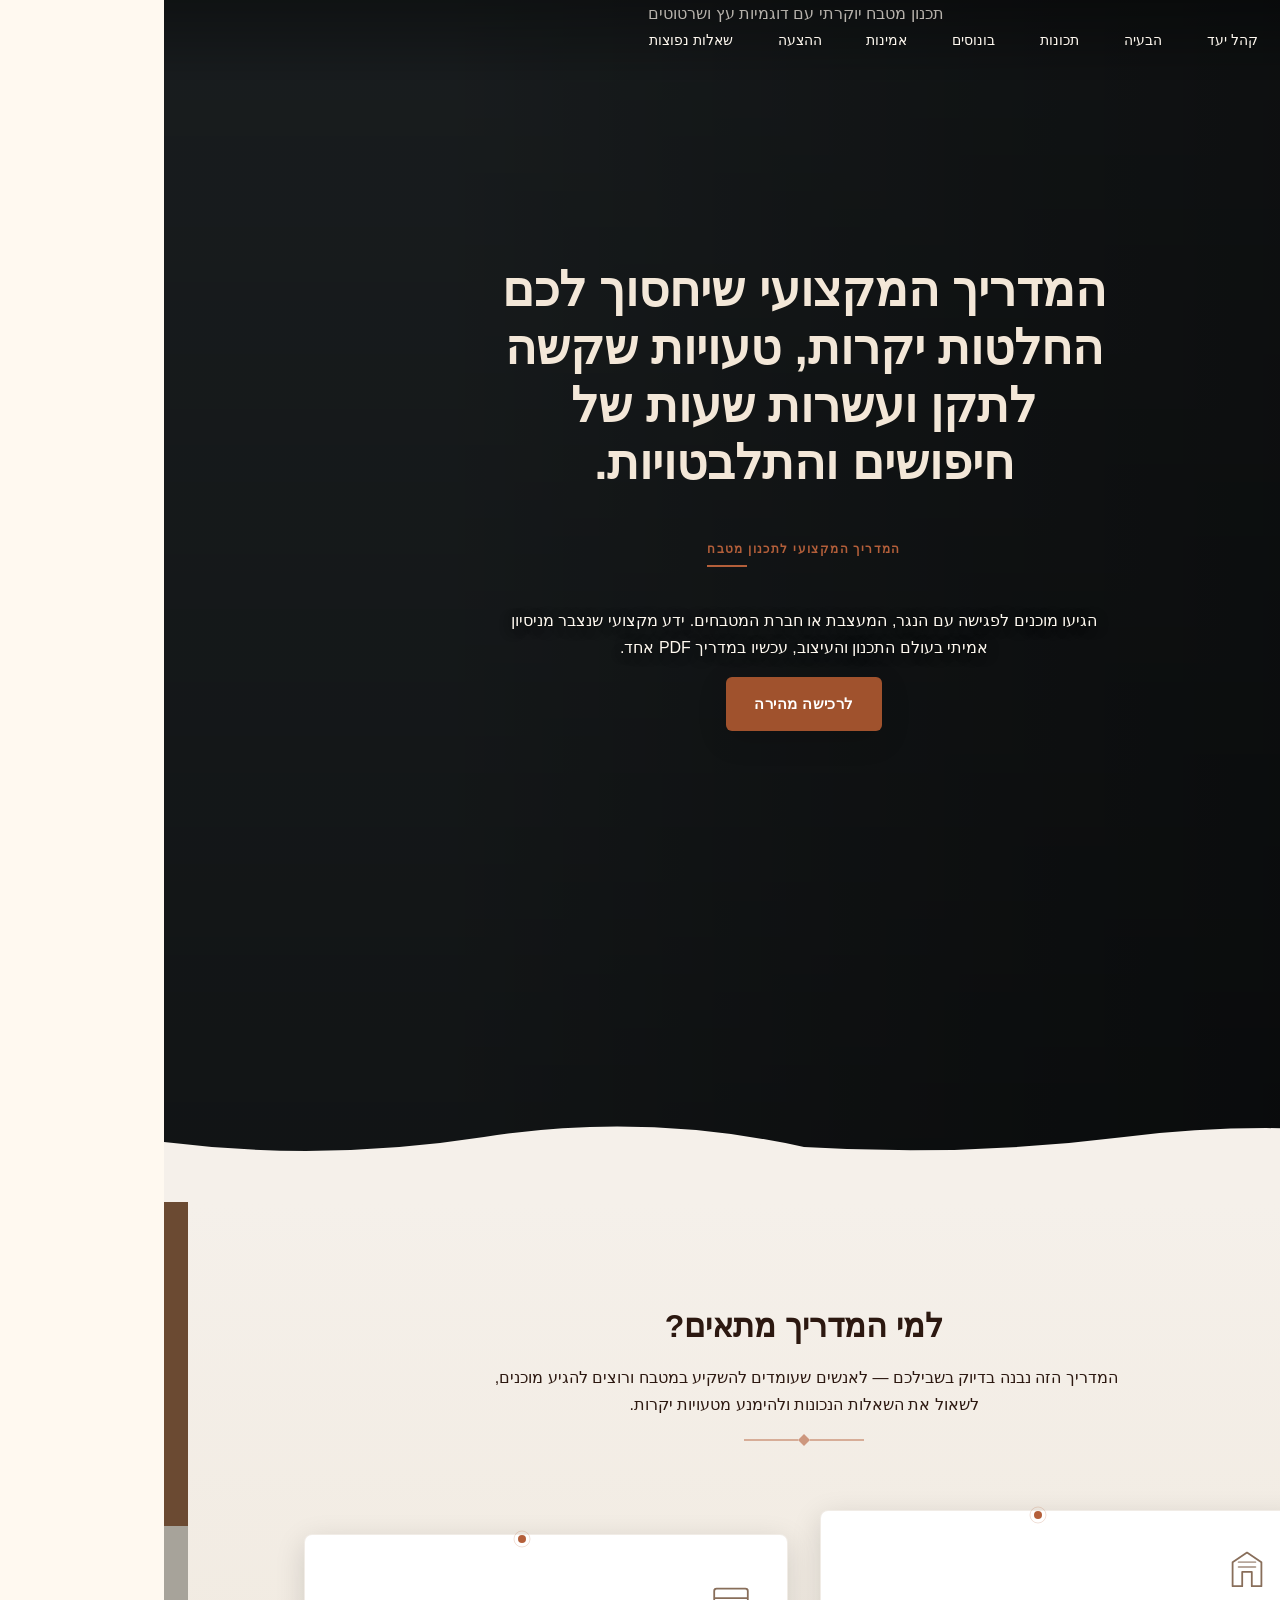
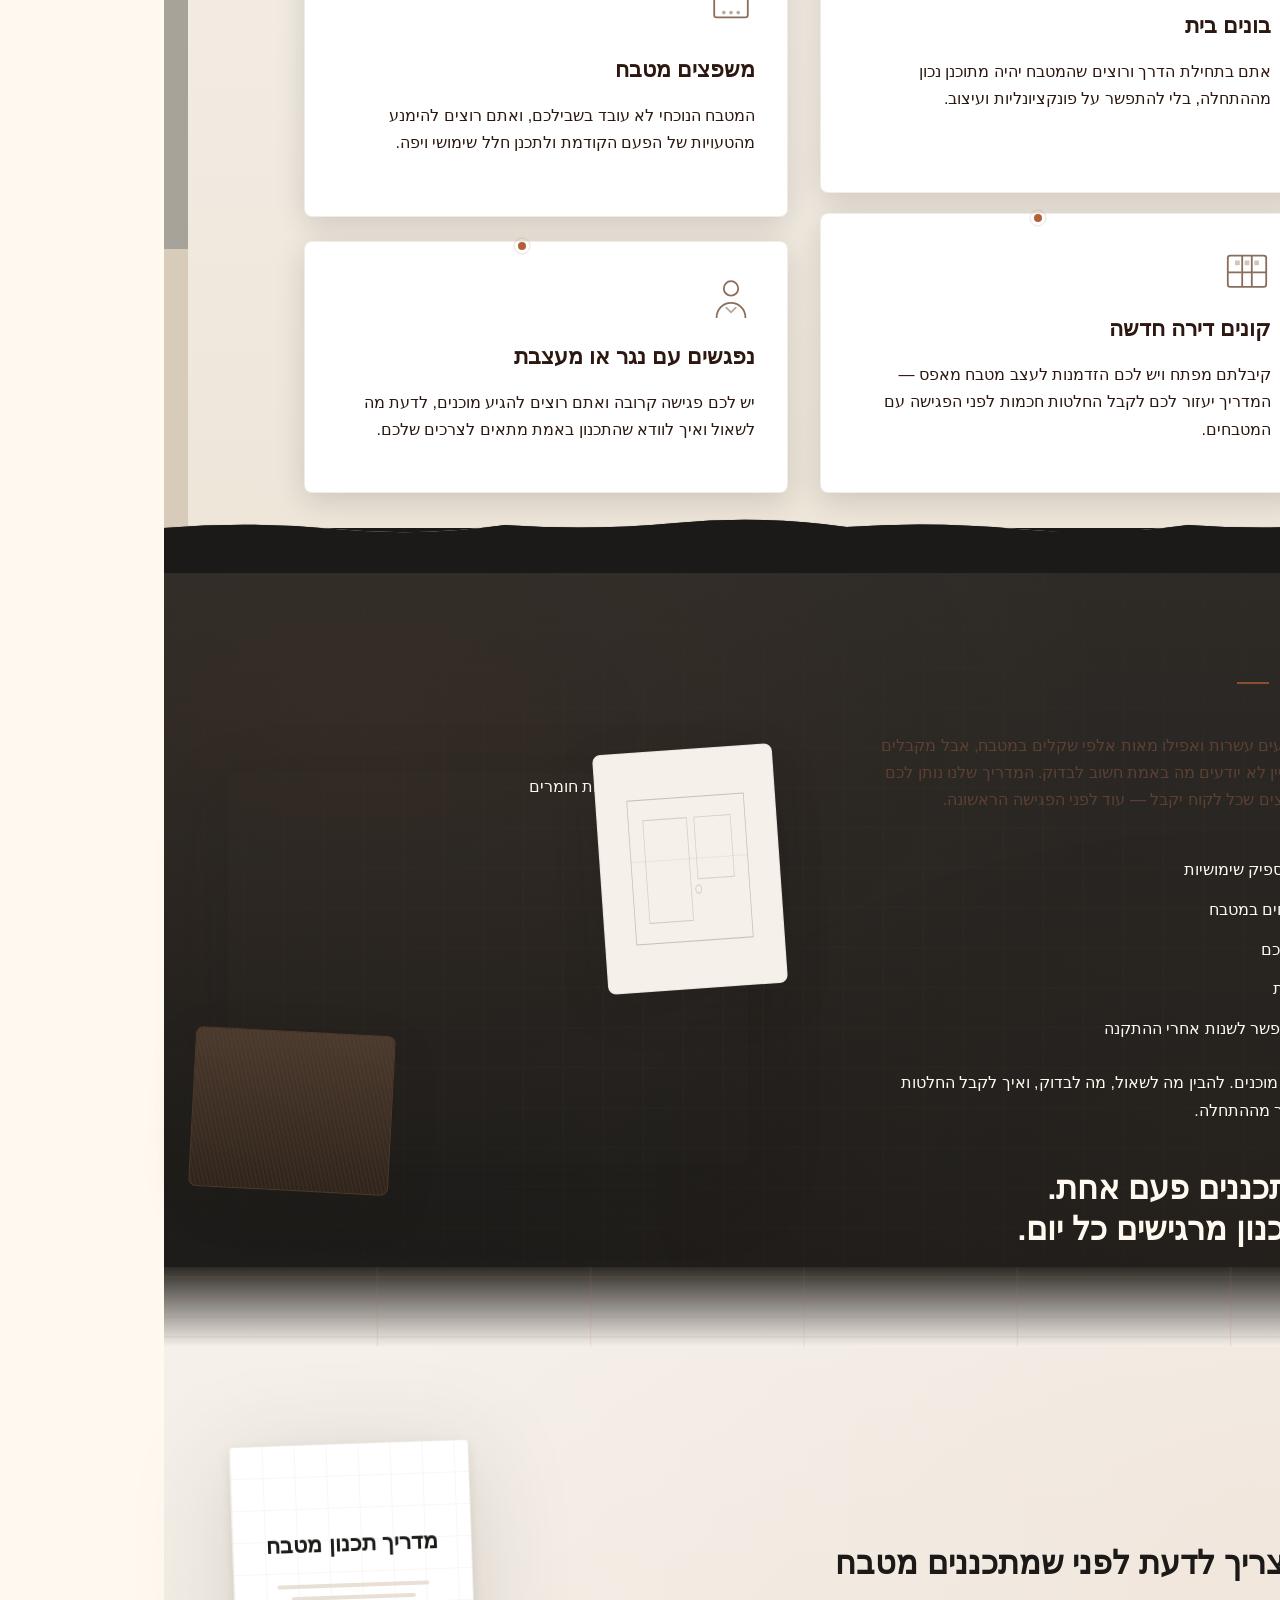
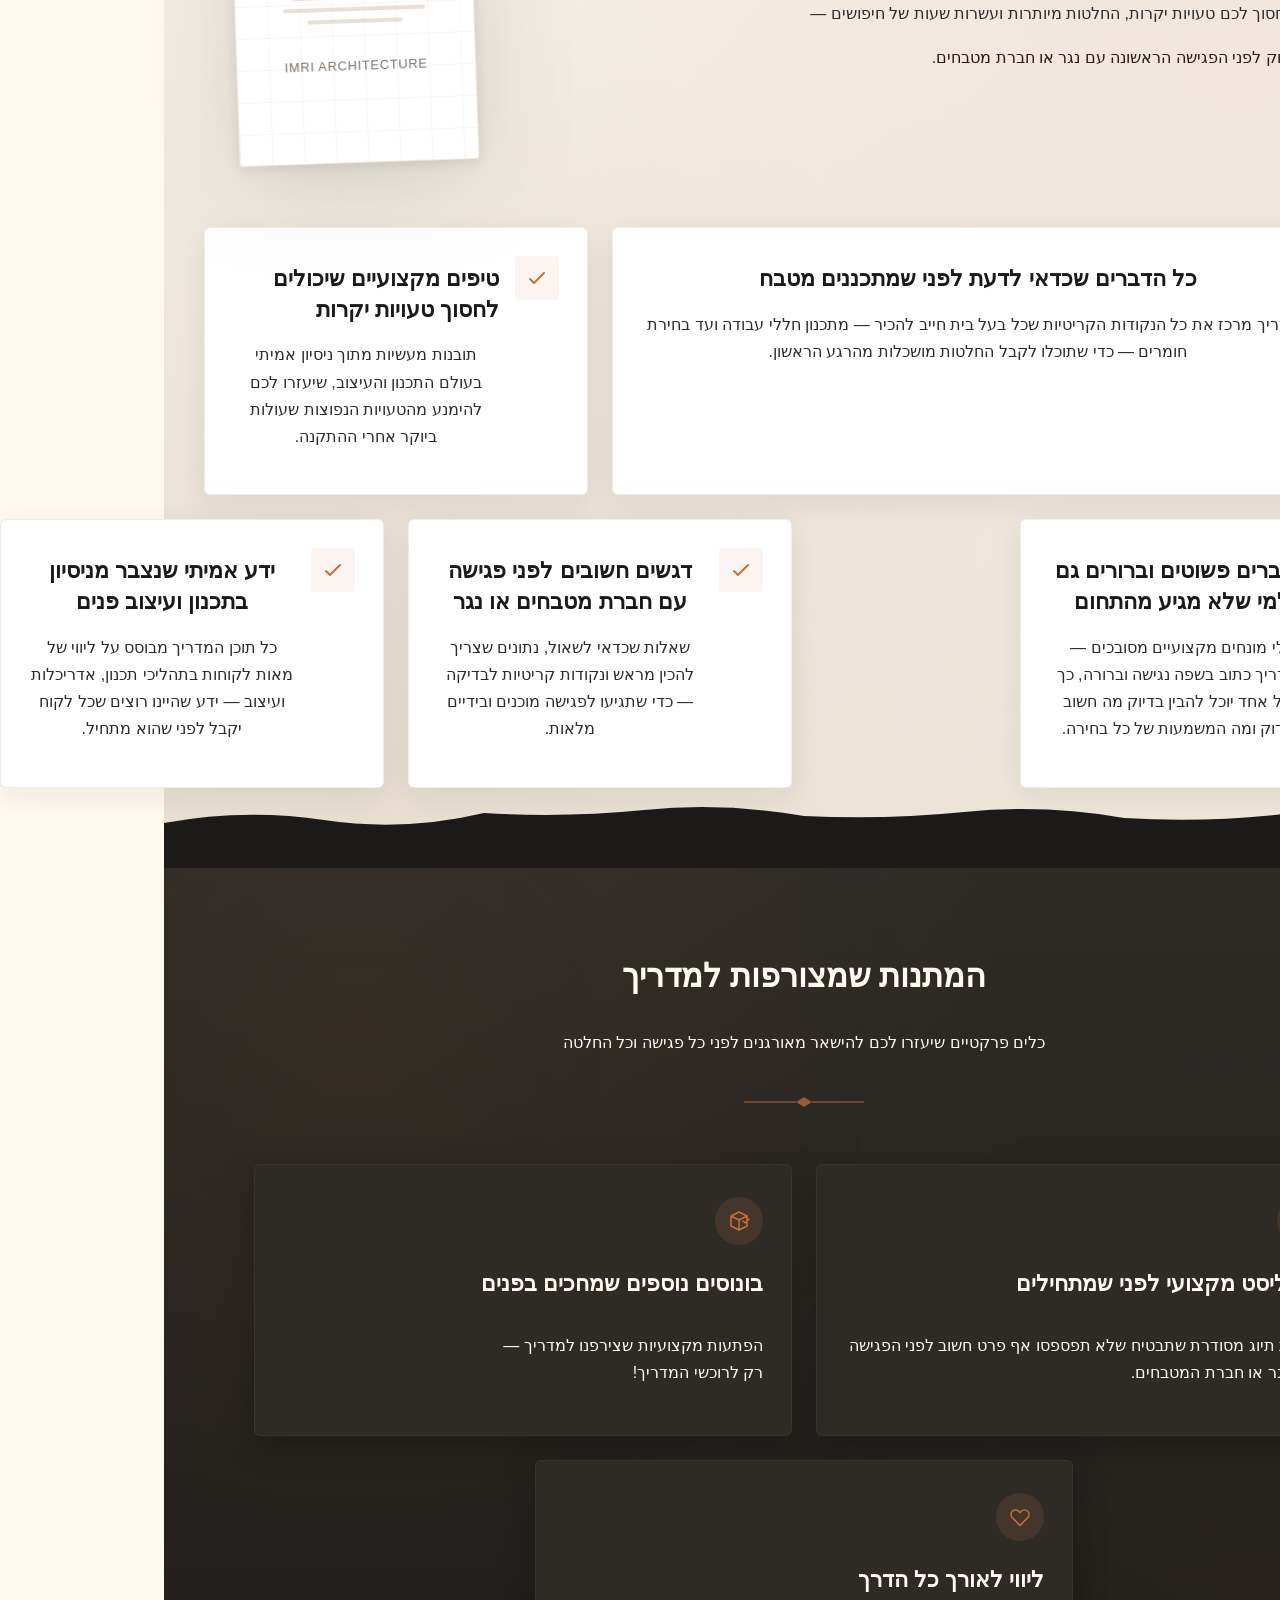
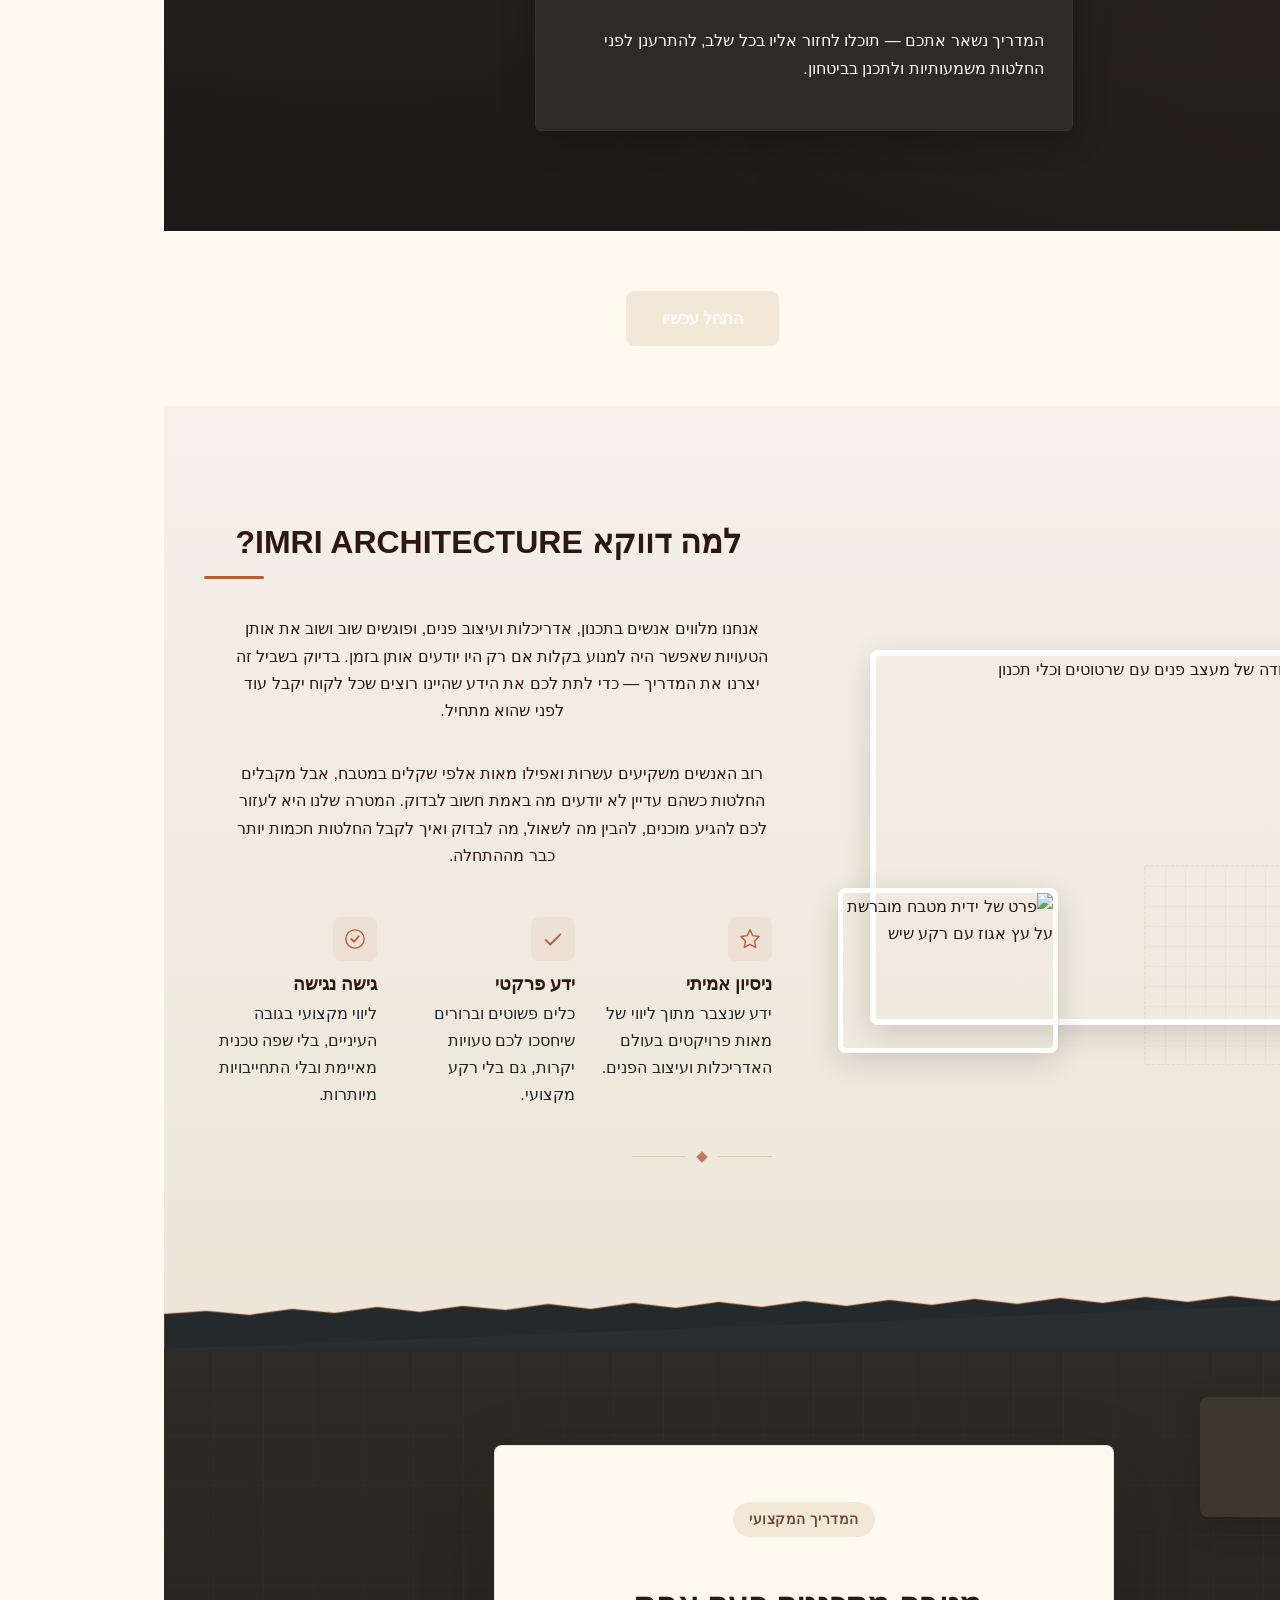
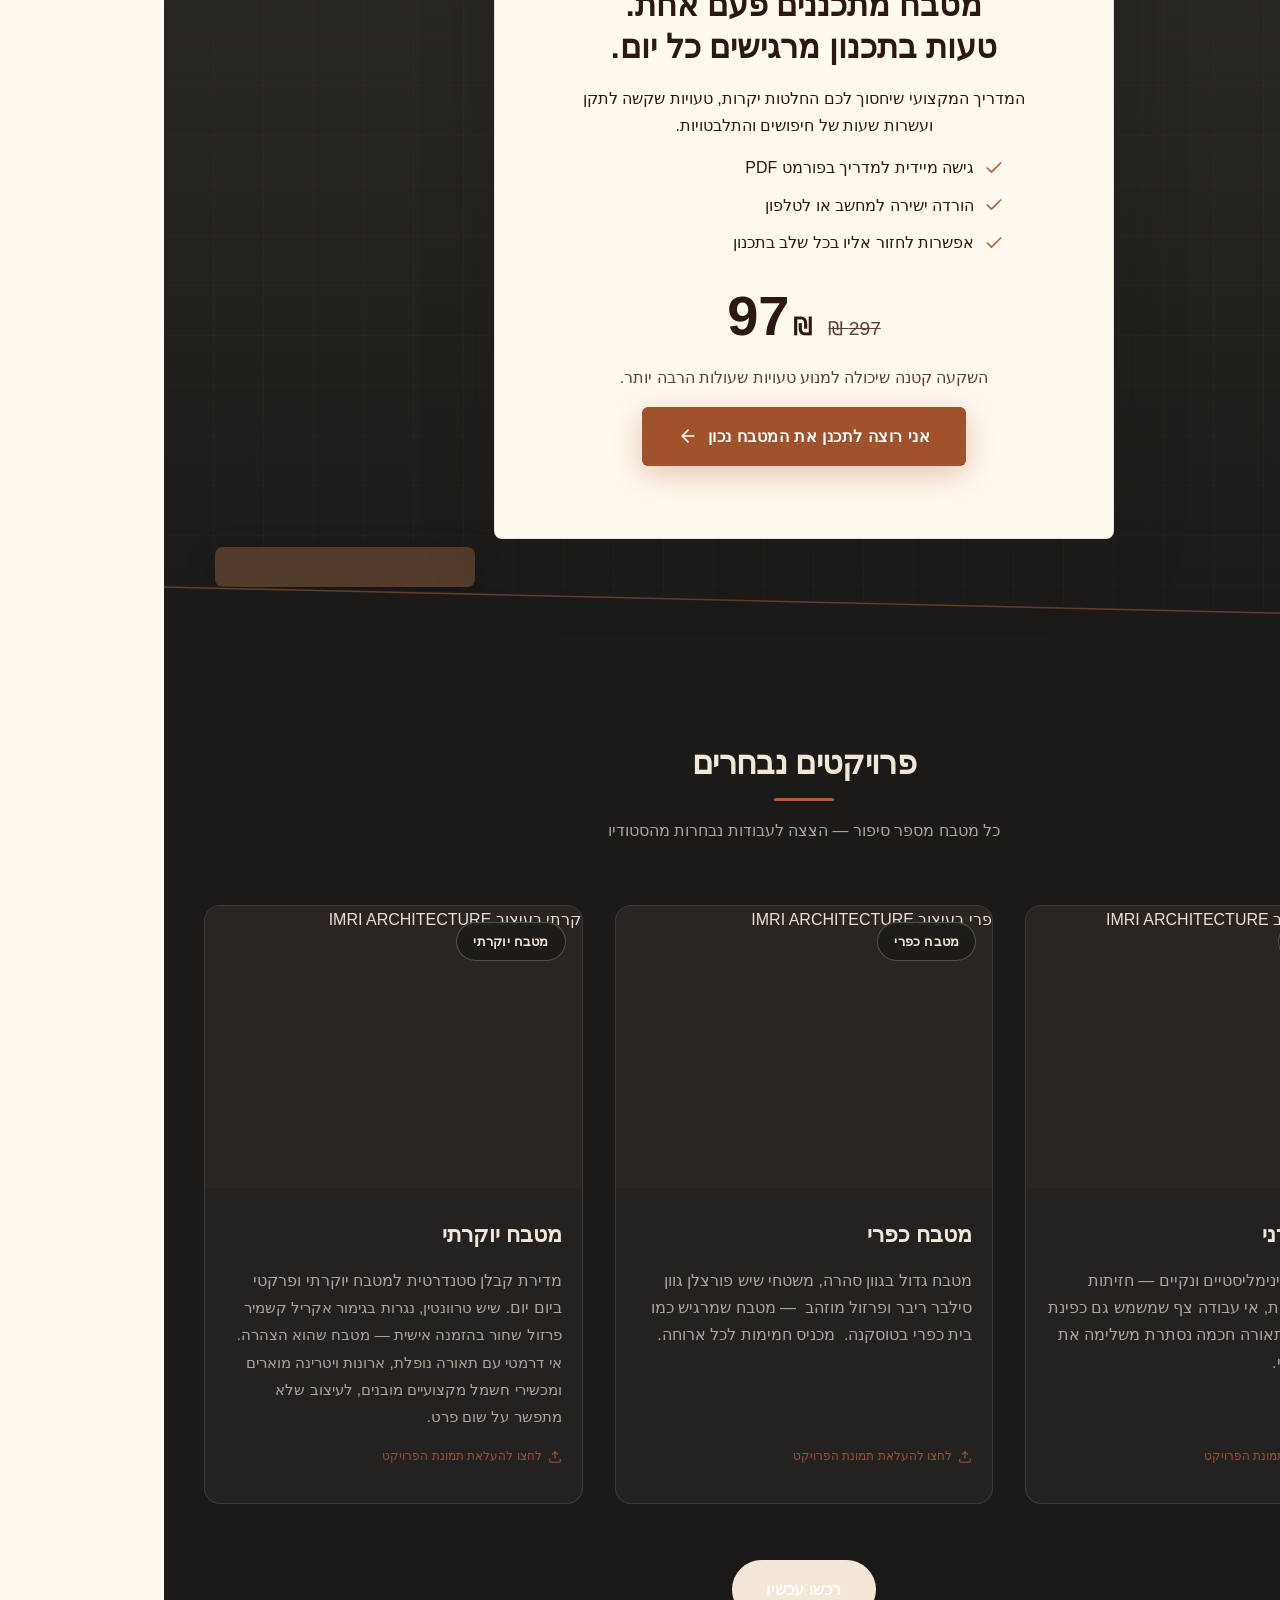
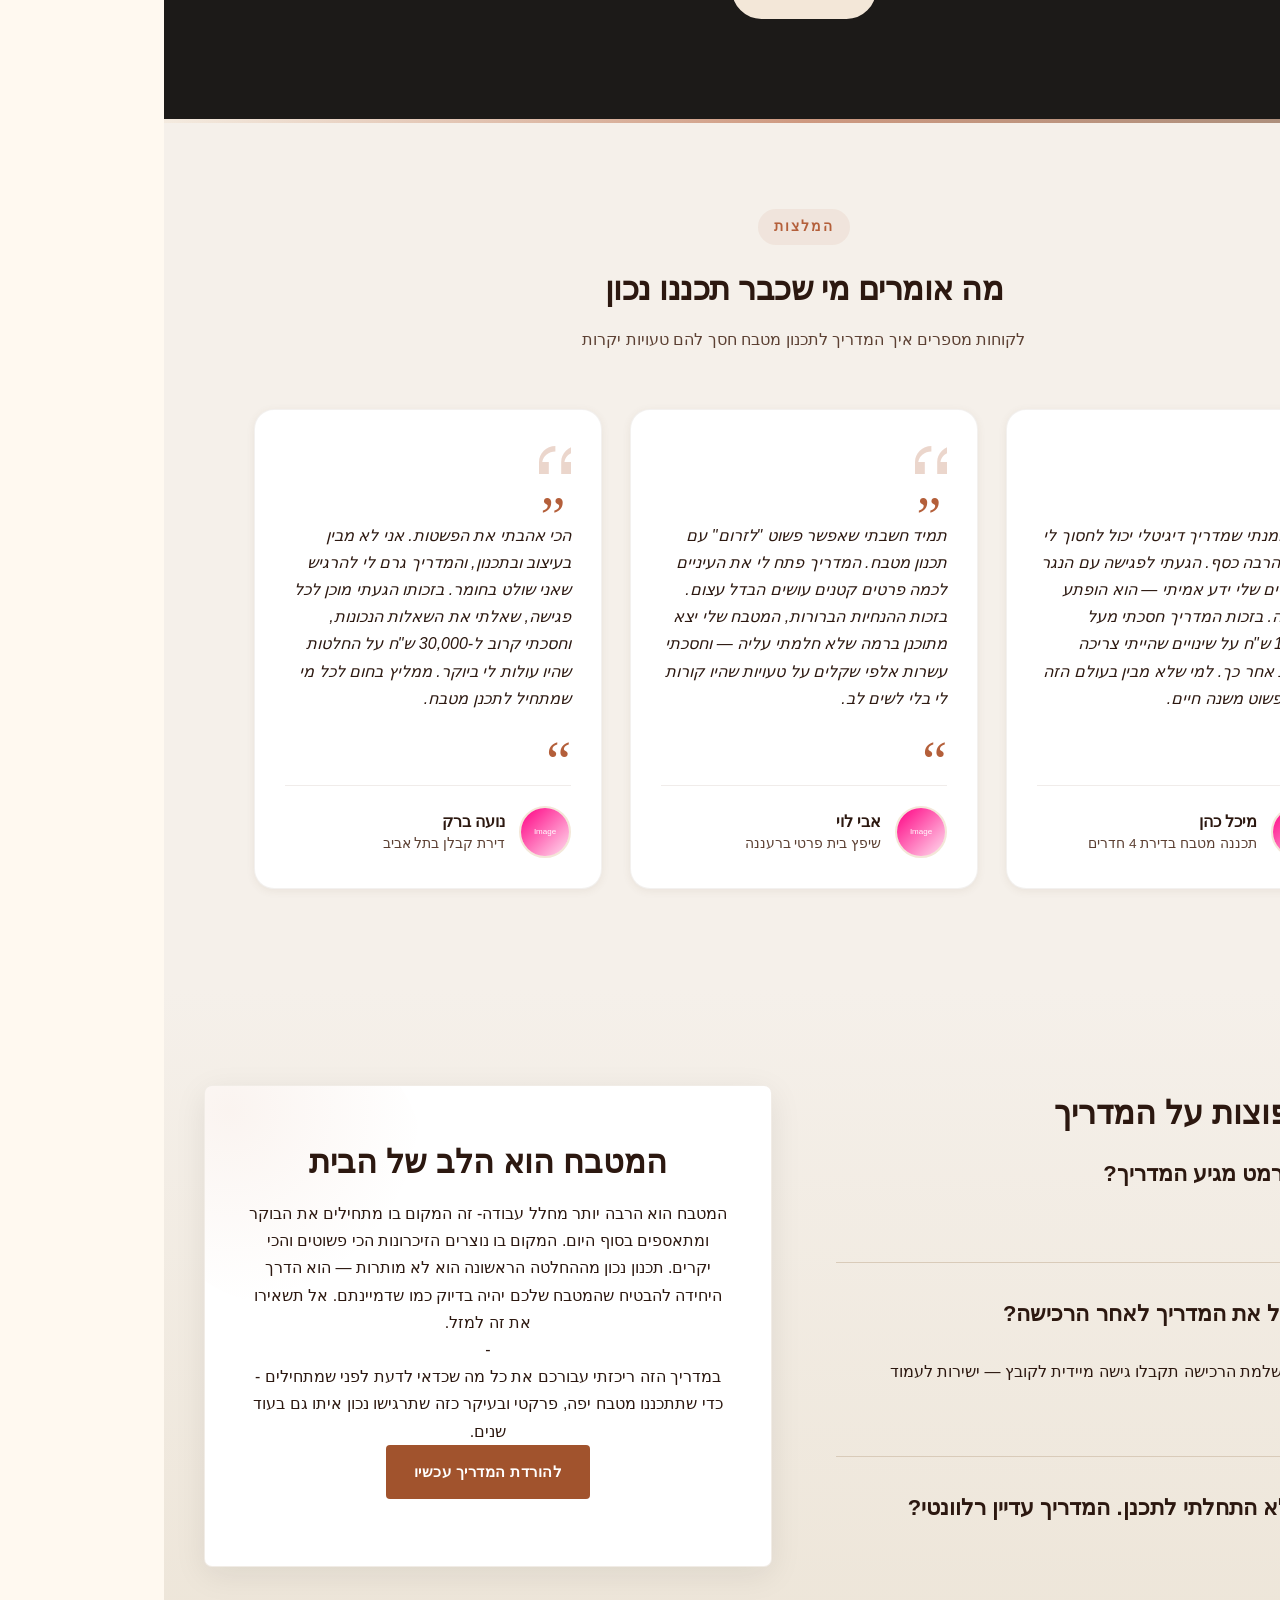
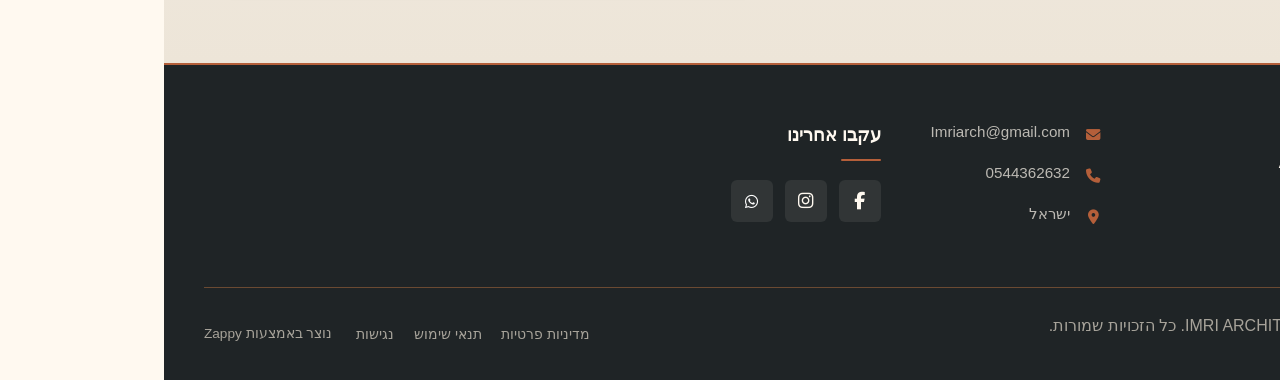
==== commit 39cbe554: "Incremental sync: 1 page(s) — text_edit" ====
--- a/public/index.html
+++ b/public/index.html
@@ -1 +1 @@
-<!doctype html><html dir="rtl" lang="he"><head><meta charset="UTF-8"><meta content="width=device-width,initial-scale=1" name="viewport"><meta content="index, follow" name="robots"><title>תכנון מטבח מנצח — IMRI</title><meta content="המדריך הדיגיטלי שיחסוך לכם טעויות יקרות בתכנון המטבח. מניסיון של אלפי פרויקטים, אנו מעניקים לכם את הכלים לתכנן נכון מההתחלה. הורידו עכשיו ב-97 ₪ בלבד!" name="description"><meta content="תכנון מטבח, מדריך תכנון מטבח, עיצוב פנים מטבח, אדריכלות מטבח, ייעוץ מטבח מקצועי" name="keywords"><link href="/assets/favicon.ico" rel="icon" type="image/x-icon"><link href="/assets/favicon-16x16.png" rel="icon" type="image/png" sizes="16x16"><link href="/assets/favicon-32x32.png" rel="icon" type="image/png" sizes="32x32"><link href="/assets/favicon-48x48.png" rel="icon" type="image/png" sizes="48x48"><link href="/assets/favicon-192x192.png" rel="icon" type="image/png" sizes="192x192"><link href="/assets/favicon-512x512.png" rel="icon" type="image/png" sizes="512x512"><link href="/assets/apple-touch-icon.png" rel="apple-touch-icon"><script>!function(){"use strict";var t="bab3c1e1-1c79-47ee-a497-6e82688281ee",e="https://api.zappy5.com/api/analytics/track",a=18e5,n=2592e6,o=!0,i=!0,r=!0;var s=function(){var e="zappy_visitor_"+t,a=null;try{if(a=localStorage.getItem(e)){var o=JSON.parse(a),i=Date.now();if(i-o.created<n)return o.lastSeen=i,localStorage.setItem(e,JSON.stringify(o)),o.id}}catch(t){console.warn("Zappy Analytics: LocalStorage not available")}var r="zv_"+Date.now()+"_"+Math.random().toString(36).substr(2,9);try{localStorage.setItem(e,JSON.stringify({id:r,created:Date.now(),lastSeen:Date.now()}))}catch(t){}return r}(),c=function(){var e="zappy_session_"+t,n=null;try{if(n=sessionStorage.getItem(e)){var o=JSON.parse(n),i=Date.now();if(i-o.timestamp<a)return o.timestamp=i,sessionStorage.setItem(e,JSON.stringify(o)),o.id}}catch(t){console.warn("Zappy Analytics: SessionStorage not available")}var r="zs_"+Date.now()+"_"+Math.random().toString(36).substr(2,9);try{sessionStorage.setItem(e,JSON.stringify({id:r,timestamp:Date.now()}))}catch(t){}return r}();function l(a,n){n=n||{};var o={website_id:t,event_type:a,page_path:window.location.pathname,referrer:document.referrer||"direct",visitor_id:s,session_id:c,metadata:n};if(navigator.sendBeacon){var i=new Blob([JSON.stringify(o)],{type:"application/json"});navigator.sendBeacon(e,i)}else fetch(e,{method:"POST",headers:{"Content-Type":"application/json"},body:JSON.stringify(o),keepalive:!0}).catch(function(t){console.warn("Zappy Analytics: Failed to track event",t)})}o&&l("pageview",{title:document.title,url:window.location.href}),i&&document.addEventListener("click",function(t){var e=t.target;if("BUTTON"===e.tagName||e.closest("button")){var a="BUTTON"===e.tagName?e:e.closest("button");l("click",{element:"button",text:a.textContent.trim().substring(0,100),id:a.id||null,class:a.className||null})}else if("A"===e.tagName||e.closest("a")){var n="A"===e.tagName?e:e.closest("a");l("navigation",{element:"link",text:n.textContent.trim().substring(0,100),href:n.href,external:n.hostname!==window.location.hostname})}},!0),r&&document.addEventListener("submit",function(t){var e=t.target;l("form_submit",{form_id:e.id||null,form_name:e.name||null,form_action:e.action||null,form_method:e.method||"GET"})},!0);var m=Date.now();window.addEventListener("beforeunload",function(){l("page_unload",{time_on_page:Math.floor((Date.now()-m)/1e3),page_path:window.location.pathname})}),window.zappyAnalytics={track:l,getVisitorId:function(){return s},getSessionId:function(){return c}}}()</script><script>!function(){"use strict";if(!window.zappyFireMarketingEvent){var t={begin_checkout:"checkout_started",purchase:"checkout_complete",add_to_cart:"add_to_cart",view_product:"view_product"},e={whatsapp_click:{ga4:"contact",meta:"Contact",gtm:"whatsapp_click",ecom:!1},phone_click:{ga4:"contact",meta:"Contact",gtm:"phone_click",ecom:!1},contact_form_submitted:{ga4:"generate_lead",meta:"Lead",gtm:"contact_form_submitted",ecom:!1},checkout_started:{ga4:"begin_checkout",meta:"InitiateCheckout",gtm:"begin_checkout",ecom:!0},checkout_complete:{ga4:"purchase",meta:"Purchase",gtm:"purchase",ecom:!0},product_inquiry:{ga4:"generate_lead",meta:"Lead",gtm:"product_inquiry",ecom:!1},add_to_cart:{ga4:"add_to_cart",meta:"AddToCart",gtm:"add_to_cart",ecom:!0},view_product:{ga4:"view_item",meta:"ViewContent",gtm:"view_item",ecom:!0}};window.zappyFireMarketingEvent=function(r,o,u){try{u=u||{};var p=t[r]||r,d=e[p];if(!d)return;if((o=o||{}).pagePath||o.page_path||(o.pagePath=a()),"checkout_complete"===p){var l=String(o.orderId||o.order_id||o.transaction_id||"");if(l&&function(t){if(!t)return!1;try{return"1"===sessionStorage.getItem(i(t))}catch(t){return!1}}(l))return;l&&function(t){if(t)try{sessionStorage.setItem(i(t),"1")}catch(t){}}(l)}if(!u.skipFirstParty)try{window.zappyAnalytics&&"function"==typeof window.zappyAnalytics.track&&window.zappyAnalytics.track(p,o)}catch(t){}try{if(window.dataLayer=window.dataLayer||[],d.ecom){var _=c(p,o),m={};_.transaction_id&&(m.transaction_id=_.transaction_id),null!=_.value&&(m.value=_.value),_.currency&&(m.currency=_.currency),_.items&&(m.items=_.items),window.dataLayer.push({event:d.gtm,ecommerce:m}),"checkout_complete"!==p&&"checkout_started"!==p||window.dataLayer.push({event:p,ecommerce:m})}else{var s={event:d.gtm};for(var h in o)Object.prototype.hasOwnProperty.call(o,h)&&(s[h]=o[h]);window.dataLayer.push(s)}}catch(t){}try{"function"==typeof window.gtag&&window.gtag("event",d.ga4,c(p,o))}catch(t){}try{"function"==typeof window.fbq&&window.fbq("track",d.meta,function(t,e){for(var r=n(e=e||{}),a=parseFloat(null!=e.value?e.value:null!=e.total?e.total:0)||0,c=String(e.currency||"USD").toUpperCase(),i=[],o=0,u=0;u<r.length;u++)r[u].item_id&&i.push(r[u].item_id),o+=r[u].quantity||1;if("checkout_complete"===t)return{value:a,currency:c,content_ids:i.length?i:void 0,content_type:"product",num_items:o||void 0,order_id:String(e.order_id||e.orderId||e.transaction_id||e.orderNumber||"")||void 0};if("checkout_started"===t)return{value:a,currency:c,content_ids:i.length?i:void 0,content_type:"product",num_items:o||parseInt(null!=e.itemCount?e.itemCount:0,10)||void 0};if("add_to_cart"===t){var p=String(e.productId||e.product_id||i[0]||"");return{value:a||(r[0]?r[0].price*r[0].quantity:0),currency:c,content_ids:p?[p]:i.length?i:void 0,content_type:"product",content_name:e.productName||e.product_name||r[0]&&r[0].item_name,num_items:parseInt(null!=e.quantity?e.quantity:o||1,10)||1}}if("view_product"===t){var d=String(e.productId||e.product_id||i[0]||"");return{value:a||parseFloat(null!=e.price?e.price:0)||0,currency:c,content_ids:d?[d]:i.length?i:void 0,content_type:"product",content_name:e.productName||e.product_name||r[0]&&r[0].item_name}}return"whatsapp_click"===t||"phone_click"===t?{content_name:"whatsapp_click"===t?"WhatsApp":"Phone",content_category:"contact"}:"contact_form_submitted"===t||"product_inquiry"===t?{content_name:"product_inquiry"===t?"Product inquiry":"Contact form",content_category:e.productName||e.product_name||void 0}:e}(p,o))}catch(t){}}catch(t){}};var r=Object.create(null);document.addEventListener("click",function(t){try{var e=t.target;if(!e)return;var r=u(e,".whatsapp-float, a.whatsapp-float, [data-zappy-whatsapp]"),n=function(t){for(var e=t;e&&e!==document;){if("A"===e.tagName)return e;e=e.parentElement}return null}(e),c=n&&n.href||"";if(r||n&&function(t){if(!t)return!1;var e=String(t).toLowerCase();return-1!==e.indexOf("wa.me/")||-1!==e.indexOf("api.whatsapp.com")||-1!==e.indexOf("whatsapp.com/send")||0===e.indexOf("whatsapp:")}(c)){if(!o("wa:"+c)){var i=r?"float":"link";window.zappyFireMarketingEvent("whatsapp_click",{source:i,href:c||null,pagePath:a()})}return}var p=u(e,".phone-header-btn, .nav-phone-btn, .call-btn, [data-zappy-phone]"),d="";if(n&&n.href&&0===String(n.href).toLowerCase().indexOf("tel:")?d=n.href:p&&p.href&&0===String(p.href).toLowerCase().indexOf("tel:")&&(d=p.href),p||d){var l="";return d&&(l=String(d).replace(/^tel:/i,"").trim()),void(o("tel:"+(l||p&&p.id||"btn"))||window.zappyFireMarketingEvent("phone_click",{source:p?"button":"link",phone:l||null,href:d||null,pagePath:a()}))}}catch(t){}},!0)}function a(){try{if(window.ZAPPY_CONFIG&&window.ZAPPY_CONFIG.currentPagePath)return window.ZAPPY_CONFIG.currentPagePath}catch(t){}try{return window.location.pathname||"/"}catch(t){return"/"}}function n(t){var e=(t=t||{}).items||t.cartItems||t.cart_items||t.lineItems||[];Array.isArray(e)||(e=[]);for(var r=[],a=0;a<e.length;a++){var n=e[a];if(n&&"object"==typeof n){var c=String(n.item_id||n.productId||n.product_id||n.id||"").trim(),i=String(n.item_name||n.productName||n.product_name||n.name||"").trim(),o=parseFloat(null!=n.price?n.price:null!=n.unitPrice?n.unitPrice:0)||0,u=Math.max(1,parseInt(null!=n.quantity?n.quantity:null!=n.qty?n.qty:1,10)||1);(c||i)&&r.push({item_id:c||i,item_name:i||c,price:o,quantity:u})}}return r}function c(t,e){var r=n(e=e||{}),c=parseFloat(null!=e.value?e.value:null!=e.total?e.total:0)||0,i=String(e.currency||"USD").toUpperCase();if("checkout_complete"===t)return{transaction_id:String(e.transaction_id||e.orderId||e.order_id||e.orderNumber||"")||void 0,value:c,currency:i,items:r};if("checkout_started"===t)return{value:c,currency:i,items:r};if("add_to_cart"===t){var o=r.length?r:[{item_id:String(e.productId||e.product_id||""),item_name:String(e.productName||e.product_name||""),price:parseFloat(null!=e.value?e.value:null!=e.price?e.price:0)||0,quantity:parseInt(null!=e.quantity?e.quantity:1,10)||1}].filter(function(t){return t.item_id||t.item_name});return{value:c||(o[0]?o[0].price*o[0].quantity:0),currency:i,items:o}}if("view_product"===t){var u=r.length?r:[{item_id:String(e.productId||e.product_id||""),item_name:String(e.productName||e.product_name||""),price:parseFloat(null!=e.price?e.price:null!=e.value?e.value:0)||0,quantity:1}].filter(function(t){return t.item_id||t.item_name});return{currency:i,value:c||(u[0]?u[0].price:0),items:u}}return"whatsapp_click"===t||"phone_click"===t?{method:"whatsapp_click"===t?"whatsapp":"phone",page_path:e.pagePath||a()}:"contact_form_submitted"===t||"product_inquiry"===t?{page_path:e.pagePath||a()}:e}function i(t){return"zappy_purchase_fired_"+String(t||"")}function o(t){var e=Date.now();return!!(r[t]&&e-r[t]<800)||(r[t]=e,!1)}function u(t,e){return t&&t.closest?t.closest(e):null}}()</script><meta content="תכנון מטבח מנצח — IMRI" property="og:title"><meta content="המדריך הדיגיטלי שיחסוך לכם טעויות יקרות בתכנון המטבח. מניסיון של אלפי פרויקטים, אנו מעניקים לכם את הכלים לתכנן נכון מההתחלה. הורידו עכשיו ב-97 ₪ בלבד!" property="og:description"><meta content="summary_large_image" name="twitter:card"><meta content="תכנון מטבח מנצח — IMRI" name="twitter:title"><meta content="המדריך הדיגיטלי שיחסוך לכם טעויות יקרות בתכנון המטבח. מניסיון של אלפי פרויקטים, אנו מעניקים לכם את הכלים לתכנן נכון מההתחלה. הורידו עכשיו ב-97 ₪ בלבד!" name="twitter:description"><script type="application/ld+json">{"@context":"https://schema.org","@graph":[{"@type":"LocalBusiness","@id":"https://imriarchitecture.co.il#organization","name":"IMRI ARCHITECTURE","url":"https://imriarchitecture.co.il","description":"IMRI is an interior design and architecture firm that created a professional digital guide (PDF) for kitchen planning, priced at 97 ₪ (discounted from 297 ₪). The brand positions itself as an experienced, knowledgeable partner that helps homeowners avoid costly planning mistakes before they begin. The guide is practical and accessible, aimed at people who are about to invest heavily in a kitchen renovation or new build. The tone is warm, professional, and empowering — focused on saving clients time, money, and stress through expert knowledge accumulated from real-world design experience.","address":{"@type":"PostalAddress","streetAddress":"ישראל"},"contactPoint":[{"@type":"ContactPoint","contactType":"customer service","email":"Imriarch@gmail.com","telephone":"0544362632"}]},{"@type":"WebSite","@id":"https://imriarchitecture.co.il#website","url":"https://imriarchitecture.co.il","name":"IMRI ARCHITECTURE","publisher":{"@id":"https://imriarchitecture.co.il#organization"}}]}</script><meta content="website" property="og:type"><meta content="he_IL" property="og:locale"><style>.skip-link{position:absolute;top:0;left:0;transform:translateY(-200%);padding:12px 18px;background:var(--bg-dark,#1a1a1a);color:var(--text-light,#fff);font-weight:600;border-radius:0 0 8px 0;z-index:10000}.skip-link:focus{transform:none;outline:2px solid var(--ring,#fff);outline-offset:2px}:focus-visible{outline:2px solid var(--ring,currentColor);outline-offset:3px}</style><link href="/assets/favicon.ico" rel="icon" type="image/x-icon"><link href="/assets/favicon-16x16.png" rel="icon" type="image/png" sizes="16x16"><link href="/assets/favicon-32x32.png" rel="icon" type="image/png" sizes="32x32"><link href="/assets/favicon-48x48.png" rel="icon" type="image/png" sizes="48x48"><link href="/assets/favicon-192x192.png" rel="icon" type="image/png" sizes="192x192"><link href="/assets/favicon-512x512.png" rel="icon" type="image/png" sizes="512x512"><link href="/assets/apple-touch-icon.png" rel="apple-touch-icon"><link href="https://cdn.jsdelivr.net/npm/vanilla-cookieconsent@3/dist/cookieconsent.css" rel="stylesheet"><style data-zappy-section-v2-css="true">.index-bonuses-section{position:relative;background-color:#1c1a18;background-image:radial-gradient(circle at 15% 20%,rgba(196,112,63,.06) 0,transparent 50%),radial-gradient(circle at 85% 80%,rgba(107,74,50,.08) 0,transparent 50%),linear-gradient(180deg,#2e2b27 0,#1c1a18 100%);color:var(--text-light);padding:80px 24px 100px;overflow:hidden;direction:rtl;text-align:right}.index-bonuses-section .bonuses-container{position:relative;z-index:2;max-width:1100px;margin:0 auto;display:flex;flex-direction:column;align-items:center;gap:48px}.index-bonuses-section .bonuses-header{text-align:center;max-width:700px;margin:0 auto;display:flex;flex-direction:column;align-items:center;gap:16px}.index-bonuses-section .bonuses-title{font-family:'Noto Serif Hebrew','Frank Ruhl Libre',serif;font-size:2rem;font-weight:600;line-height:1.25;color:var(--text-light);margin:0;text-align:center}.index-bonuses-section .bonuses-subtitle{font-family:'Noto Sans Hebrew',Assistant,sans-serif;font-size:1.05rem;font-weight:400;line-height:1.8;color:var(--text-muted);margin:0;text-align:center;max-width:600px}.index-bonuses-section .bonuses-ornament{display:flex;justify-content:center;align-items:center;margin-top:8px}.index-bonuses-section .bonuses-ornament svg{display:block}.index-bonuses-section .bonuses-grid{display:grid;grid-template-columns:repeat(3,1fr);gap:24px;width:100%;margin-top:8px}.index-bonuses-section .bonus-card{background:#2e2b27;border-radius:6px;box-shadow:0 8px 32px rgba(0,0,0,.25);padding:2rem 1.75rem;border:1px solid rgba(58,53,48,.8);display:flex;flex-direction:column;align-items:flex-start;gap:16px;transition:transform .3s ease,box-shadow .3s ease,border-color .3s ease;text-align:right;min-width:0}.index-bonuses-section .bonus-card:hover{transform:translateY(-6px);box-shadow:0 16px 48px rgba(160,82,45,.28);border-color:rgba(196,112,63,.4)}.index-bonuses-section .bonus-icon-wrapper{display:flex;align-items:center;justify-content:center;width:48px;height:48px;border-radius:50%;background:rgba(196,112,63,.15);color:#c4703f;flex-shrink:0}.index-bonuses-section .bonus-icon{width:24px;height:24px;stroke:currentColor}.index-bonuses-section .bonus-card-title{font-family:'Noto Serif Hebrew','Frank Ruhl Libre',serif;font-size:1.4rem;font-weight:600;line-height:1.35;color:var(--text-light);margin:0;text-align:right}.index-bonuses-section .bonus-card-desc{font-family:'Noto Sans Hebrew',Assistant,sans-serif;font-size:.95rem;font-weight:400;line-height:1.75;color:var(--text-muted);margin:0;text-align:right}.index-bonuses-section .bonuses-image{width:100%;max-width:800px;height:auto;border-radius:6px;box-shadow:0 24px 72px rgba(28,26,24,.22);border:1px solid rgba(58,53,48,.6);margin-top:16px;object-fit:cover;aspect-ratio:3/2}.index-bonuses-section .bonuses-bg-pattern{position:absolute;bottom:0;left:0;width:100%;height:100%;pointer-events:none;z-index:0;opacity:.5;mask-image:linear-gradient(to top,rgba(0,0,0,0.2) 0%,rgba(0,0,0,0) 60%);-webkit-mask-image:linear-gradient(to top,rgba(0,0,0,0.2) 0%,rgba(0,0,0,0) 60%)}@media (max-width:768px){.index-bonuses-section{padding:100px 16px 60px}.index-bonuses-section .bonuses-container{gap:36px}.index-bonuses-section .bonuses-grid{grid-template-columns:1fr!important;gap:20px}.index-bonuses-section .bonus-card{padding:1.5rem}.index-bonuses-section .bonuses-title{font-size:1.75rem}.index-bonuses-section .bonuses-subtitle{font-size:1rem}.index-bonuses-section .bonuses-image{max-width:100%;margin-top:8px}}</style><style id="zappy-critical-above-fold-css">html{box-sizing:border-box;-webkit-text-size-adjust:100%}*,::after,::before{box-sizing:inherit}body{margin:0;min-width:320px;overflow-x:clip}img,svg,video{max-width:100%;height:auto}main{display:block}.container{width:min(100% - 32px,1200px);margin-inline:auto}.navbar,header .navbar,header[role=banner],nav.navbar{position:relative;z-index:1000;width:100%}.nav-container,.navbar .container{display:flex;align-items:center;justify-content:space-between;min-height:64px}.logo,.logo-link img{display:block;width:35px;height:35px;object-fit:contain}#navMenu,.nav-menu{list-style:none;margin:0;padding:0}#navMenu a,.nav-menu a,.navbar .nav-links a,.navbar a{color:inherit;text-decoration:none}#navMenu .sub-menu,.nav-menu .sub-menu,.navbar .sub-menu{display:none}.fa,.fa-brands,.fa-regular,.fa-solid,.fab,.far,.fas{display:inline-block;min-width:1em;text-align:center}html:not(#zappy-noop) .navbar:has(.nav-ecommerce-icons)>.phone-header-btn,html:not(#zappy-noop)[data-zappy-site-type=ecommerce] .phone-header-btn{display:none!important;visibility:hidden!important;width:0!important;height:0!important;pointer-events:none!important}.zappy-preview-empty-store-cta{display:none!important;visibility:hidden!important;height:0!important;max-height:0!important;overflow:hidden!important;margin:0!important;padding:0!important;border:0!important;box-shadow:none!important}.zappy-catalog-menu{background:var(--surface-color,var(--surface,linear-gradient(135deg,#f8f9fa 0,#fff 100%)));border-bottom:1px solid var(--border-color,#e5e7eb);padding:0;position:sticky;top:0;z-index:90}.zappy-catalog-menu.rtl,.zappy-catalog-menu[dir=rtl]{direction:rtl}.zappy-catalog-menu.ltr,.zappy-catalog-menu[dir=ltr]{direction:ltr}.catalog-menu-container{max-width:1440px;margin:0 auto;display:flex;align-items:center;gap:8px;padding:10px 24px;overflow:visible}.catalog-menu-categories,.catalog-menu-list{display:flex;align-items:center;gap:4px;flex-wrap:wrap;margin:0;padding:0;list-style:none}.catalog-menu-item{display:inline-flex;align-items:center;padding:8px 16px;font-size:14px;font-weight:500;color:var(--text-color,var(--text,#374151));text-decoration:none;border-radius:20px;white-space:nowrap}.catalog-menu-all{background:var(--primary-color,var(--primary,#111));color:var(--text-light,#fff)!important}.catalog-menu-parent{position:relative;display:inline-flex;align-items:center}.catalog-menu-trigger{display:inline-flex;align-items:center;gap:6px}.catalog-menu-chevron{flex-shrink:0}.catalog-menu-parent>.sub-menu{display:none!important;visibility:hidden!important;opacity:0!important;pointer-events:none!important}.hero-section,.index-hero-section,section[class*=hero]{position:relative;overflow:hidden;min-height:560px}.hero-bg-image,.hero-bg-wrapper,section[class*=hero] [class*=hero-bg]{position:absolute;inset:0;width:100%;height:100%}.hero-bg-image img,.hero-bg-wrapper img,section[class*=hero] [data-hero-bg],section[class*=hero] img[data-hero-background=true]{width:100%!important;height:100%!important;object-fit:cover!important;display:block}.hero-content,section[class*=hero] .container{position:relative;z-index:2}@media(max-width:768px){:root{--header-height:72px;--total-header-height:72px;--zappy-mobile-menu-top:72px}html[data-zappy-site-type=ecommerce] body{padding-top:var(--total-header-height,72px)}html[data-zappy-site-type=ecommerce] body>.navbar:not(.zappy-catalog-menu),html[data-zappy-site-type=ecommerce] body>nav.navbar{position:fixed!important;top:0;left:0;right:0;z-index:100000;width:100%;margin-bottom:0}.zappy-catalog-menu{position:fixed;top:var(--header-height,72px);left:0;right:0;z-index:99999}.nav-container,.navbar .container{min-height:60px}#navMenu,.nav-menu{max-width:100vw;overflow-x:hidden}.hero-section,.index-hero-section,section[class*=hero]{min-height:100svh}.hero-bg-image,.hero-bg-wrapper,.hero-scrim{min-height:100svh}}</style><link href="/styles.css" rel="preload" as="style"><link href="/styles.css" rel="stylesheet" media="print" onload='this.media="all"'><noscript><link href="/styles.css" rel="stylesheet"></noscript><script>window.ZAPPY_WEBSITE_ID="bab3c1e1-1c79-47ee-a497-6e82688281ee",window.ZAPPY_API_BASE="https://api.zappy5.com"</script><link href="/assets/site-index-hero-image-1.webp" rel="preload" as="image" fetchpriority="high"><style id="zappy-dropdown-submenu-styles">#navMenu li:has(.sub-menu),.nav-menu li:has(.sub-menu),.navbar li:has(.sub-menu),nav li:has(.sub-menu){position:relative}#navMenu .sub-menu,.nav-menu .sub-menu,.navbar .sub-menu,nav .sub-menu{display:block!important;position:absolute!important;top:100%;left:0;min-width:220px;border-radius:8px;box-shadow:0 8px 25px rgba(0,0,0,.15);padding:8px 0;opacity:0;visibility:hidden;transform:translateY(10px);transition:all .3s ease;z-index:1000;list-style:none;pointer-events:none}#navMenu li:hover>.sub-menu,.nav-menu li:hover>.sub-menu,.navbar li:hover>.sub-menu,nav li:hover>.sub-menu{opacity:1!important;visibility:visible!important;transform:translateY(0)!important;pointer-events:auto!important}.sub-menu li{list-style:none;margin:0;padding:0}.sub-menu a{display:block!important;padding:10px 16px!important;color:var(--text-dark,#333)!important;font-weight:500;text-decoration:none;white-space:nowrap;transition:background-color .2s}.sub-menu .zappy-nav-child>a{padding-left:28px!important;font-size:.9em!important;opacity:.85!important}[dir=rtl] .sub-menu .zappy-nav-child>a,html[lang=ar] .sub-menu .zappy-nav-child>a,html[lang=he] .sub-menu .zappy-nav-child>a{padding-left:10px!important;padding-right:28px!important}.sub-menu .zappy-nav-parent>a{font-weight:600!important}.sub-menu a:hover{background-color:#f5f5f5}[dir=rtl] .nav-menu .sub-menu,[dir=rtl] .navbar .sub-menu,[dir=rtl] nav .sub-menu,html[lang=ar] .nav-menu .sub-menu,html[lang=ar] .navbar .sub-menu,html[lang=ar] nav .sub-menu,html[lang=he] .nav-menu .sub-menu,html[lang=he] .navbar .sub-menu,html[lang=he] nav .sub-menu{left:auto!important;right:0!important}.sub-menu:empty,.sub-menu:not(:has(li)):not(:has(> a)),.sub-menu:not(:has(li:not(.zappy-hidden-menu-item))):not(:has(> a)){display:none!important;opacity:0!important;visibility:hidden!important;pointer-events:none!important}li:has(.menu-group-title):hover>.sub-menu{opacity:1!important;visibility:visible!important;transform:translateY(0)!important;pointer-events:auto!important}#navMenu>li>.menu-group-title,.nav-menu>li>.menu-group-title{display:inline-block;padding:.5rem 1rem;cursor:default;user-select:none}@media (max-width:768px){#navMenu .sub-menu,.nav-menu .sub-menu,.navbar .sub-menu,nav .sub-menu{position:static!important;transform:none!important;box-shadow:none!important;background:0 0!important;max-height:0;overflow:hidden;opacity:0;visibility:hidden;transition:max-height .3s ease,opacity .3s ease;padding:0!important;border-radius:0!important}#navMenu .sub-menu.mobile-expanded,.nav-menu .sub-menu.mobile-expanded,.navbar .sub-menu.mobile-expanded{max-height:none!important;overflow-y:visible!important;opacity:1!important;visibility:visible!important;padding:8px 0 8px 16px!important}[dir=rtl] .sub-menu.mobile-expanded,html[lang=he] .sub-menu.mobile-expanded{padding:8px 16px 8px 0!important}#navMenu li:hover>.sub-menu,.nav-menu li:hover>.sub-menu,.navbar li:hover>.sub-menu,nav li:hover>.sub-menu{opacity:0;visibility:hidden;pointer-events:none}#navMenu li>.sub-menu.mobile-expanded,.nav-menu li>.sub-menu.mobile-expanded,.navbar li>.sub-menu.mobile-expanded,nav li>.sub-menu.mobile-expanded{opacity:1!important;visibility:visible!important;pointer-events:auto!important}#navMenu li:has(.sub-menu),.nav-menu li:has(.sub-menu),.navbar li:has(.sub-menu),nav li:has(.sub-menu){display:flex!important;flex-wrap:wrap!important;align-items:center!important;position:relative!important;min-height:44px!important}#navMenu li:has(.sub-menu)>a,.nav-menu li:has(.sub-menu)>a,.navbar li:has(.sub-menu)>a,nav li:has(.sub-menu)>a{flex:1!important;min-width:0!important}#navMenu li:has(.sub-menu)>.menu-group-title,.nav-menu li:has(.sub-menu)>.menu-group-title,.navbar li:has(.sub-menu)>.menu-group-title,nav li:has(.sub-menu)>.menu-group-title{flex:1!important;min-width:0!important;padding:0!important;line-height:inherit!important}#navMenu li:has(.sub-menu)>.sub-menu,.nav-menu li:has(.sub-menu)>.sub-menu,.navbar li:has(.sub-menu)>.sub-menu,nav li:has(.sub-menu)>.sub-menu{flex-basis:100%!important;width:100%!important}#navMenu li:has(.sub-menu)>a [class*=arrow],#navMenu li:has(.sub-menu)>a [class*=chevron],.nav-menu li:has(.sub-menu)>a .fa-angle-down,.nav-menu li:has(.sub-menu)>a .fa-chevron-down,.nav-menu li:has(.sub-menu)>a [class*=arrow],.nav-menu li:has(.sub-menu)>a [class*=chevron],nav li:has(.sub-menu)>a [class*=arrow],nav li:has(.sub-menu)>a [class*=chevron]{display:none!important;visibility:hidden!important}.mobile-submenu-toggle{display:flex!important;align-items:center!important;justify-content:center!important;width:44px!important;height:auto!important;background:0 0!important;border:none!important;cursor:pointer!important;color:var(--text-light)!important;position:static!important;flex-shrink:0!important;align-self:stretch!important;z-index:2!important;padding:0!important;margin:0!important}.mobile-submenu-toggle::after{content:''!important;width:0!important;height:0!important;border-left:6px solid transparent!important;border-right:6px solid transparent!important;border-top:7px solid currentColor!important;transition:transform .3s ease!important}.mobile-submenu-toggle.expanded::after{transform:rotate(180deg)!important}.sub-menu a{padding:10px 0!important;display:block!important;color:var(--text-light)!important;white-space:normal!important}.sub-menu .zappy-nav-child>a{padding-left:28px!important;font-size:.9em!important;opacity:.85!important}[dir=rtl] .sub-menu .zappy-nav-child>a,html[lang=ar] .sub-menu .zappy-nav-child>a,html[lang=he] .sub-menu .zappy-nav-child>a{padding-left:0!important;padding-right:28px!important}.sub-menu .zappy-nav-parent>a{font-weight:600!important}#navMenu.active,.nav-menu.active{max-width:100vw!important;overflow-x:hidden!important;box-sizing:border-box!important}.navbar .sub-menu li a,.zappy-products-dropdown .sub-menu a,nav.navbar .sub-menu li a{color:var(--text-light)!important}}@media (min-width:769px){.mobile-submenu-toggle{display:none!important}}</style><style id="zappy-widget-visibility">html[dir=rtl] .whatsapp-float{right:20px!important;left:auto!important}html:not([dir]) .whatsapp-float,html[dir=ltr] .whatsapp-float{left:20px!important;right:auto!important}html[dir=rtl] #mic-access-tool-general-button,html[dir=rtl] #mic-init-access-tool #mic-access-tool-general-button,html[dir=rtl] #mic-init-access-tool .mic-access-tool-general-button,html[dir=rtl] ._access-icon,html[dir=rtl] .mic-access-tool-general-button{left:20px!important;right:auto!important}html:not([dir]) #mic-access-tool-general-button,html:not([dir]) #mic-init-access-tool #mic-access-tool-general-button,html:not([dir]) #mic-init-access-tool .mic-access-tool-general-button,html:not([dir]) ._access-icon,html:not([dir]) .mic-access-tool-general-button,html[dir=ltr] #mic-access-tool-general-button,html[dir=ltr] #mic-init-access-tool #mic-access-tool-general-button,html[dir=ltr] #mic-init-access-tool .mic-access-tool-general-button,html[dir=ltr] ._access-icon,html[dir=ltr] .mic-access-tool-general-button{right:20px!important;left:auto!important}@media (max-width:768px){.whatsapp-float{display:flex!important}}@media (min-width:769px){.whatsapp-float{display:flex!important}}@media (max-width:768px){#mic-access-tool-general-button,#mic-init-access-tool #mic-access-tool-general-button,#mic-init-access-tool .mic-access-tool-general-button,._access-icon,.mic-access-tool-general-button{display:flex!important;visibility:visible!important;opacity:1!important;pointer-events:auto!important}#mic-access-tool-box.opened-mic-access-tool,#mic-init-access-tool #mic-access-tool-box.opened-mic-access-tool,.mic-access-tool-box.opened-mic-access-tool{visibility:visible!important;opacity:1!important;pointer-events:auto!important}}@media (min-width:769px){#mic-access-tool-general-button,#mic-init-access-tool #mic-access-tool-general-button,#mic-init-access-tool .mic-access-tool-general-button,._access-icon,.mic-access-tool-general-button{display:flex!important;visibility:visible!important;opacity:1!important;pointer-events:auto!important}#mic-access-tool-box.opened-mic-access-tool,#mic-init-access-tool #mic-access-tool-box.opened-mic-access-tool,.mic-access-tool-box.opened-mic-access-tool{visibility:visible!important;opacity:1!important;pointer-events:auto!important}}</style></head><body><a href="#main" class="skip-link">דלג לתוכן הראשי</a><nav class="navbar" dir="rtl"><button aria-label="Menu" class="mobile-toggle" id="mobileToggle"><svg viewBox="0 0 24 24" height="24" fill="none" width="24" style="display:block !important" class="hamburger-icon"><path d="M3 12h18M3 6h18M3 18h18" stroke="currentColor" stroke-width="2" stroke-linecap="round"></path></svg> <svg viewBox="0 0 24 24" height="24" fill="none" width="24" style="display:none !important" class="close-icon"><path d="M18 6L6 18M6 6l12 12" stroke="currentColor" stroke-width="2" stroke-linecap="round"></path></svg></button> <button aria-label="Call" class="phone-header-btn" data-phone="0544362632"><svg viewBox="0 0 24 24" height="20" fill="currentColor" width="20"><path d="M22 16.92v3a2 2 0 0 1-2.18 2 19.79 19.79 0 0 1-8.63-3.07 19.5 19.5 0 0 1-6-6 19.79 19.79 0 0 1-3.07-8.67A2 2 0 0 1 4.11 2h3a2 2 0 0 1 2 1.72 12.84 12.84 0 0 0 .7 2.81 2 2 0 0 1-.45 2.11L8.09 9.91a16 16 0 0 0 6 6l1.27-1.27a2 2 0 0 1 2.11-.45 12.84 12.84 0 0 0 2.81.7A2 2 0 0 1 22 16.92z"></path></svg></button><div class="nav-container"><div class="nav-right-group"><div class="nav-brand"><a href="/" class="logo-link"><img alt="IMRI ARCHITECTURE" class="logo" decoding="async" src="/assets/site-----image-1.webp" width="35" height="35"></a></div><ul class="nav-menu" id="navMenu"><li><a href="#audience">קהל יעד</a></li><li><a href="#problem">הבעיה</a></li><li><a href="#features">תכונות</a></li><li><a href="#bonuses">בונוסים</a></li><li><a href="#credibility">אמינות</a></li><li><a href="#offer">ההצעה</a></li><li><a href="#faq">שאלות נפוצות</a></li></ul></div><div class="nav-cta-container"></div></div></nav><script>window.addEventListener("load",function(){const e=document.querySelector(".navbar, nav, header");if(!e)return void console.log("[Navbar] Navbar element not found");let t=document.getElementById("mobileToggle")||document.querySelector(".mobile-toggle")||document.querySelector(".hamburger")||document.querySelector(".hamburger-menu")||document.querySelector(".menu-toggle")||document.querySelector(".burger-menu")||document.querySelector('[aria-label="Menu"]')||document.querySelector('[aria-label="תפריט"]');const o=document.querySelector(".phone-header-btn"),n=window.getComputedStyle(e);let r=n.backgroundColor;if(console.log("[Navbar] Initial navbar background:",r),"transparent"===r||"rgba(0, 0, 0, 0)"===r||r.startsWith("rgba")&&r.includes(", 0)")){const e=n.backgroundImage;if(e&&"none"!==e)console.log("[Navbar] Navbar has background image/gradient, using dark text"),r="rgb(240, 240, 240)";else{const e=window.getComputedStyle(document.body).backgroundColor;console.log("[Navbar] Navbar transparent, using body background:",e),r=e}}const a=r.match(/\d+/g);if(a&&a.length>=3){const e=(.299*parseInt(a[0])+.587*parseInt(a[1])+.114*parseInt(a[2]))/255;console.log("[Navbar] Mobile button colors preserved from Claude CSS (luminance:",e.toFixed(2)+")");const n=document.createElement("style");n.id="zappy-mobile-nav-fix";document.documentElement.lang;document.documentElement.dir,n.textContent='\n        /* Hide mobile buttons on desktop, show only on mobile */\n        @media (min-width: 769px) {\n          .mobile-toggle,\n          .phone-header-btn {\n            display: none !important;\n          }\n        }\n        \n        /* Show and position mobile buttons correctly on mobile */\n        @media (max-width: 768px) {\n          .navbar,\n          nav.navbar {\n            min-height: 70px !important;\n          }\n\n          .mobile-toggle,\n          .phone-header-btn {\n            position: absolute !important;\n            top: 0 !important;\n            bottom: 0 !important;\n            margin-top: auto !important;\n            margin-bottom: auto !important;\n            transform: none !important;\n            z-index: 1001 !important;\n            display: flex !important;\n            align-items: center !important;\n            justify-content: center !important;\n            width: 36px !important;\n            height: 36px !important;\n            border-radius: 50% !important;\n            border: none !important;\n            cursor: pointer !important;\n            padding: 6px !important;\n            background: none !important;\n            color: var(--nav-text, var(--text-light)) !important;\n            touch-action: manipulation !important;\n            -webkit-tap-highlight-color: transparent !important;\n          }\n\n          html[data-zappy-site-type="ecommerce"] .phone-header-btn,\n          body[data-zappy-site-type="ecommerce"] .phone-header-btn,\n          html[data-zappy-site-type="ecommerce"] header .phone-header-btn,\n          html[data-zappy-site-type="ecommerce"] nav .phone-header-btn {\n            display: none !important;\n            visibility: hidden !important;\n            width: 0 !important;\n            height: 0 !important;\n            min-width: 0 !important;\n            overflow: hidden !important;\n          }\n          \n          /* LTR positioning (default): hamburger LEFT, phone RIGHT */\n          html:not([dir="rtl"]):not([lang="he"]):not([lang="ar"]) .mobile-toggle,\n          html[dir="ltr"] .mobile-toggle {\n            left: 12px !important;\n            right: auto !important;\n          }\n          html:not([dir="rtl"]):not([lang="he"]):not([lang="ar"]) .phone-header-btn,\n          html[dir="ltr"] .phone-header-btn {\n            right: 12px !important;\n            left: auto !important;\n          }\n          \n          /* RTL positioning: hamburger RIGHT, phone LEFT */\n          html[dir="rtl"] .mobile-toggle,\n          html[lang="he"] .mobile-toggle,\n          html[lang="ar"] .mobile-toggle {\n            right: 12px !important;\n            left: auto !important;\n          }\n          html[dir="rtl"] .phone-header-btn,\n          html[lang="he"] .phone-header-btn,\n          html[lang="ar"] .phone-header-btn {\n            left: 12px !important;\n            right: auto !important;\n          }\n          \n          /* CRITICAL: Ensure nav-container has min-height on mobile */\n          /* All children are positioned absolutely/fixed on mobile, so height:auto collapses to 0 */\n          .nav-container {\n            min-height: 70px !important;\n            position: relative !important;\n          }\n          \n          /* Ensure SVG icons are properly sized and inherit color */\n          .mobile-toggle svg,\n          .phone-header-btn svg {\n            width: 24px !important;\n            height: 24px !important;\n            /* Don\'t force display - let JavaScript control hamburger/close toggle */\n          }\n          \n          /* Reset nav-cta-container on mobile - remove desktop box-shadow/padding */\n          /* that creates a visible ghost box when CTA button is hidden */\n          .nav-cta-container {\n            box-shadow: none !important;\n            padding: 0 !important;\n          }\n          \n          /* Hide nav-cta-container entirely on mobile when there\'s no lang-switcher */\n          /* (only the CTA button is inside, and it\'s hidden on mobile) */\n          .nav-cta-container:not(:has(.lang-switcher)) {\n            display: none !important;\n          }\n          \n          /* CRITICAL: Prevent hero image fade gradient from bleeding over headline text */\n          /* The .image-fade-gradient has bottom: -30px (extends below parent) */\n          /* On mobile stacked layout, this overlaps the h1 text below the image */\n          .hero-image-column {\n            overflow: hidden !important;\n          }\n          .image-fade-gradient {\n            bottom: 0 !important;\n          }\n          \n          /* Hide desktop language switcher on mobile - hamburger menu handles it */\n          /* High specificity to override stored CSS */\n          .lang-switcher,\n          .nav-cta-container .lang-switcher,\n          .nav-container .lang-switcher,\n          .navbar .lang-switcher,\n          .navbar .nav-cta-container .lang-switcher {\n            display: none !important;\n          }\n        }\n      ';const r=document.getElementById("zappy-mobile-nav-fix");r&&r.remove(),document.head.appendChild(n),console.log("[Navbar] Critical CSS injected for mobile nav positioning");const i=window.innerWidth<=768;if(t){const e=t.querySelector(".hamburger-icon"),o=t.querySelector(".close-icon");e&&(e.style.setProperty("width","24px","important"),e.style.setProperty("height","24px","important"),e.style.setProperty("display","block","important")),o&&(o.style.setProperty("width","24px","important"),o.style.setProperty("height","24px","important"),o.style.setProperty("display","none","important")),i?(t.style.setProperty("position","absolute","important"),t.style.setProperty("top","0","important"),t.style.setProperty("bottom","0","important"),t.style.setProperty("margin-top","auto","important"),t.style.setProperty("margin-bottom","auto","important"),t.style.setProperty("transform","none","important"),t.style.setProperty("z-index","1001","important"),t.style.removeProperty("left"),t.style.removeProperty("right"),console.log("[Navbar] Mobile toggle positioning applied (mobile viewport)")):(t.style.removeProperty("position"),t.style.removeProperty("top"),t.style.removeProperty("transform"),t.style.removeProperty("z-index"),t.style.removeProperty("left"),t.style.removeProperty("right"),console.log("[Navbar] Desktop viewport - cleared mobile toggle inline positioning"))}if(o){const e=o.querySelector("svg");e&&(e.style.width="24px",e.style.height="24px",e.setAttribute("width","24"),e.setAttribute("height","24")),i?(o.style.setProperty("position","absolute","important"),o.style.setProperty("top","0","important"),o.style.setProperty("bottom","0","important"),o.style.setProperty("margin-top","auto","important"),o.style.setProperty("margin-bottom","auto","important"),o.style.setProperty("transform","none","important"),o.style.setProperty("z-index","1001","important"),o.style.removeProperty("left"),o.style.removeProperty("right"),console.log("[Navbar] Phone button positioning applied (mobile viewport)")):(o.style.removeProperty("position"),o.style.removeProperty("top"),o.style.removeProperty("transform"),o.style.removeProperty("z-index"),o.style.removeProperty("left"),o.style.removeProperty("right"),console.log("[Navbar] Desktop viewport - cleared phone button inline positioning"))}}else console.log("[Navbar] Could not parse background color:",r);t=document.getElementById("mobileToggle")||document.querySelector(".mobile-toggle")||document.querySelector(".hamburger")||document.querySelector(".hamburger-menu")||document.querySelector(".menu-toggle")||document.querySelector(".burger-menu")||document.querySelector('[aria-label="Menu"]')||document.querySelector('[aria-label="תפריט"]');const i=document.getElementById("navMenu")||document.querySelector(".nav-menu")||document.querySelector(".nav-links")||document.querySelector("nav ul:not(.submenu)");if(!t||!i)return void console.log("[Navbar] Mobile toggle or menu not found:",{toggle:!!t,menu:!!i});i.id||(i.id="navMenu"),console.log("[Navbar] Initializing mobile menu...");const l=t.cloneNode(!0);t.parentNode.replaceChild(l,t);var s=0;function p(e){var t=Date.now();t-s<300||(s=t,function(e){e.preventDefault(),e.stopPropagation();const t=l.querySelector(".hamburger-icon"),o=l.querySelector(".close-icon");i.classList.contains("active")?(i.classList.remove("active"),t&&t.style.setProperty("display","block","important"),o&&o.style.setProperty("display","none","important"),document.body.style.overflow="",document.body.classList.remove("menu-open"),console.log("[Navbar] Menu closed")):(i.classList.add("active"),t&&t.style.setProperty("display","none","important"),o&&o.style.setProperty("display","block","important"),document.body.style.overflow="hidden",document.body.classList.add("menu-open"),console.log("[Navbar] Menu opened"))}(e))}l.addEventListener("click",p),l.addEventListener("touchend",p),document.addEventListener("keydown",function(e){if(("Escape"===e.key||"Esc"===e.key)&&i.classList.contains("active")){const e=l.querySelector(".hamburger-icon"),t=l.querySelector(".close-icon");i.classList.remove("active"),e&&e.style.setProperty("display","block","important"),t&&t.style.setProperty("display","none","important"),document.body.style.overflow="",document.body.classList.remove("menu-open"),console.log("[Navbar] Menu closed (Escape)")}}),i.querySelectorAll("a").forEach(function(e){e.addEventListener("click",function(){if("#"===this.getAttribute("href"))return;const e=l.querySelector(".hamburger-icon"),t=l.querySelector(".close-icon");i.classList.remove("active"),e&&e.style.setProperty("display","block","important"),t&&t.style.setProperty("display","none","important"),document.body.style.overflow="",document.body.classList.remove("menu-open"),console.log("[Navbar] Menu closed (link clicked)")})});var m=i.querySelectorAll(".dropdown-toggle");m.forEach(function(e){e.addEventListener("click",function(e){e.preventDefault(),e.stopPropagation();var t=this.closest(".nav-dropdown");t&&(t.parentNode.querySelectorAll(".nav-dropdown.open").forEach(function(e){e!==t&&e.classList.remove("open")}),t.classList.toggle("open"),console.log("[Navbar] Dropdown toggled:",t.classList.contains("open")?"open":"closed"))})}),document.addEventListener("click",function(e){e.target.closest(".nav-dropdown")||document.querySelectorAll(".nav-dropdown.open").forEach(function(e){e.classList.remove("open")})}),console.log("[Navbar] Dropdown handlers initialized for "+m.length+" dropdowns"),o&&o.addEventListener("click",function(){const e=document.querySelectorAll('a[href^="tel:"]'),t=e.length>0?e[0].getAttribute("href").replace("tel:",""):"0544362632";window.location.href="tel:"+t,console.log("[Navbar] Phone button clicked")}),console.log("[Navbar] Mobile menu initialized successfully")})</script><main id="main"><section class="index-hero-section" id="hero" data-layout-spec="בית-hero" data-band-index="0" data-hero-type="fullscreen-scrim" data-zappy-content-align="upper-center" style="margin-top:-80px !important;padding-top:80px !important;min-height:1202.29px !important"><div class="index-hero-section__bg-wrapper"><div style="position:absolute !important;top:0px !important;left:0px !important;width:100% !important;height:100% !important;max-width:none !important;margin-left:0px !important;margin-right:0px !important;z-index:1 !important;overflow:hidden !important" data-element-id="img-1783880983122-ksqf25wyg" data-element-type="image" data-zappy-wrapper-margins-applied="true" data-zappy-zoom-clip="true" data-zappy-zoom-wrapper="true" data-zappy-zoom-wrapper-align="center" data-zappy-zoom-wrapper-width-mode="full"><img alt="תכנון מטבח יוקרתי עם דוגמיות עץ ושרטוטים" class="index-hero-section__bg-image" decoding="async" src="/assets/site-index-hero-image-1.webp" data-context="A moody, editorial close-up of a high-end kitchen planning scene: warm stone countertop, walnut cabinet sample, architectural sketch paper, measuring tape, and a blurred sink or cabinet detail. Warm plaster and deep ink tonality with oxidized copper highlights." data-placeholder="index-hero-image-1" fetchpriority="high" loading="eager" data-element-id="img-1783880983122-ksqf25wyg" data-element-type="image" style="object-position:47% 21%;position:absolute !important;margin:0px !important;left:0% !important;top:0% !important;width:100% !important;height:100% !important;max-width:none !important;max-height:none !important;display:block !important;object-fit:cover !important" data-zappy-zoom="1" data-hero-background="true" data-hero-bg="true" height="1080" width="1920"></div><div class="index-hero-section__scrim" aria-hidden="true"></div></div><div class="index-hero-section__overlay" data-zappy-align-target="true"><div class="index-hero-section__content"><h3 class="index-hero-section__subtitle" style="text-align:center"></h3><h1 data-element-id="move-1783882502106-yd7qllf2" style="color:rgb(255, 249, 240) !important;text-align:center"><span style="color:#1f2426 !important"><span style="color:#fff9f0 !important"><span style="color:#f3e7d8 !important">המדריך המקצועי שיחסוך לכם החלטות יקרות, טעויות שקשה לתקן ועשרות שעות של חיפושים והתלבטויות.</span></span></span></h1><h2></h2><h1><span class="index-hero-section__eyebrow">המדריך המקצועי לתכנון מטבח</span></h1><p class="index-hero-section__description" style="text-align:center">הגיעו מוכנים לפגישה עם הנגר, המעצבת או חברת המטבחים. ידע מקצועי שנצבר מניסיון אמיתי בעולם התכנון והעיצוב, עכשיו במדריך PDF אחד.</p><p style="text-align:center !important;display:flex !important;justify-content:center !important;align-items:flex-start !important;width:100% !important"><a href="https://pay.grow.link/cdf960ace736493a45e67ed0b26cf792-MzIxOTExMg" class="btn btn-primary index-hero-section__btn index-hero-section__btn--primary" target="_blank" data-element-id="zappy-drop-jzzuf9prj" data-element-type="button" data-native-element="true" rel="noopener noreferrer" style="outline:none;border-color:rgb(160, 82, 45) !important;color:var(--light-text, #ffffff) !important;background-color:rgb(160, 82, 45) !important;background-image:none !important" data-text-color="light">לרכישה מהירה</a></p><div class="index-hero-section__cta-group"></div></div></div><div class="index-hero-section__divider-wrapper" aria-hidden="true"><svg viewBox="0 0 1200 80" xmlns="http://www.w3.org/2000/svg" aria-hidden="true" data-no-icon-edit="true" preserveAspectRatio="none"><path d="M0,80 L0,20 Q150,40 300,15 T600,25 Q750,35 900,15 T1200,20 L1200,80 Z" fill="#F5F0EA"></path></svg></div></section><section class="index-audience-section" id="audience" data-layout-spec="בית-audience" data-band-index="1" dir="rtl"><div class="index-audience-section__swatches" aria-hidden="true"><span class="swatch swatch--walnut"></span> <span class="swatch swatch--stone"></span> <span class="swatch swatch--plaster"></span></div><div class="index-audience-section__deco-blueprint" aria-hidden="true"><svg viewBox="0 0 200 200" xmlns="http://www.w3.org/2000/svg" aria-hidden="true" data-no-icon-edit="true"><defs><pattern height="20" id="grid" patternUnits="userSpaceOnUse" width="20"><path d="M 20 0 L 0 0 0 20" stroke="currentColor" stroke-width="0.5" fill="none"></path></pattern></defs><rect fill="url(#grid)" height="200" width="200"></rect><circle cx="100" cy="100" r="60" fill="none" opacity="0.5" stroke="currentColor" stroke-width="1" stroke-dasharray="4 4"></circle><line x1="40" x2="160" y1="100" y2="100" stroke="currentColor" stroke-width="1" opacity="0.5" stroke-dasharray="6 4"></line><line x1="100" x2="100" y1="40" y2="160" stroke="currentColor" stroke-width="1" opacity="0.5" stroke-dasharray="6 4"></line></svg></div><div class="index-audience-section__container"><header class="index-audience-section__intro"><h2 class="index-audience-section__headline">למי המדריך מתאים?</h2><p class="index-audience-section__subhead">המדריך הזה נבנה בדיוק בשבילכם — לאנשים שעומדים להשקיע במטבח ורוצים להגיע מוכנים,&nbsp;<br>לשאול את השאלות הנכונות ולהימנע מטעויות יקרות.</p><div class="index-audience-section__ornament" aria-hidden="true"><svg viewBox="0 0 120 12" xmlns="http://www.w3.org/2000/svg" aria-hidden="true" data-no-icon-edit="true"><line x1="0" x2="54" y1="6" y2="6" stroke="currentColor" stroke-width="1.5"></line><polygon fill="currentColor" points="60,0 66,6 60,12 54,6"></polygon><line x1="66" x2="120" y1="6" y2="6" stroke="currentColor" stroke-width="1.5"></line></svg></div></header><div class="zappy-preserve-css-grid index-audience-section__grid" style="--zappy-grid-cols:repeat(auto-fit, minmax(min(100%, 480px), 1fr));grid-template-columns:repeat(auto-fit, minmax(min(100%, 480px), 1fr));display:grid;align-items:stretch !important" data-original-gap="32px" data-original-item-width="484" data-zappy-explicit-columns="true" data-zappy-auto-grid="true" id="zappy-auto-grid-1783880983182-pnu33l"><article class="zappy-grid-item-no-stretch audience-card audience-card--1" data-grid-item-index="0"><div class="audience-card__pin" aria-hidden="true"><svg viewBox="0 0 24 24" xmlns="http://www.w3.org/2000/svg" data-element-type="icon" data-icon-type="svg" aria-hidden="true"><circle cx="12" cy="12" r="4" fill="var(--accent)"></circle><circle cx="12" cy="12" r="8" fill="none" opacity="0.4" stroke="var(--accent)" stroke-width="0.5"></circle></svg></div><div class="audience-card__icon"><svg viewBox="0 0 40 40" xmlns="http://www.w3.org/2000/svg" data-element-type="icon" data-icon-type="svg" aria-hidden="true"><path d="M8 36V16L20 8l12 8v20H24V24h-8v12H8z" stroke="currentColor" stroke-width="1.5" stroke-linejoin="round" fill="none"></path><path d="M13 20h14" stroke="currentColor" stroke-width="1.5" stroke-linecap="round" fill="none" opacity="0.6"></path><path d="M13 16h14" stroke="currentColor" stroke-width="1.5" stroke-linecap="round" fill="none" opacity="0.6"></path></svg></div><h3 class="audience-card__title">בונים בית</h3><p class="audience-card__desc">אתם בתחילת הדרך ורוצים שהמטבח יהיה מתוכנן נכון מההתחלה, בלי להתפשר על פונקציונליות ועיצוב.</p></article><article class="zappy-grid-item-no-stretch audience-card audience-card--2" data-grid-item-index="1" style="display:flex !important;flex-direction:column !important;justify-content:center !important;align-items:stretch !important;align-self:stretch !important;height:100% !important"><div class="audience-card__pin" aria-hidden="true"><svg viewBox="0 0 24 24" xmlns="http://www.w3.org/2000/svg" data-element-type="icon" data-icon-type="svg" aria-hidden="true"><circle cx="12" cy="12" r="4" fill="var(--accent)"></circle><circle cx="12" cy="12" r="8" fill="none" opacity="0.4" stroke="var(--accent)" stroke-width="0.5"></circle></svg></div><div class="audience-card__icon"><svg viewBox="0 0 40 40" xmlns="http://www.w3.org/2000/svg" data-element-type="icon" data-icon-type="svg" aria-hidden="true"><rect fill="none" height="24" width="28" x="6" y="8" rx="2" stroke="currentColor" stroke-width="1.5"></rect><path d="M6 16h28" stroke="currentColor" stroke-width="1.5" fill="none"></path><circle cx="14" cy="28" r="1.5" fill="currentColor" opacity="0.6"></circle><circle cx="20" cy="28" r="1.5" fill="currentColor" opacity="0.6"></circle><circle cx="26" cy="28" r="1.5" fill="currentColor" opacity="0.6"></circle></svg></div><h3 class="audience-card__title">משפצים מטבח</h3><p class="audience-card__desc">המטבח הנוכחי לא עובד בשבילכם, ואתם רוצים להימנע מהטעויות של הפעם הקודמת ולתכנן חלל שימושי ויפה.</p></article><article class="zappy-grid-item-no-stretch audience-card audience-card--3" data-grid-item-index="2"><div class="audience-card__pin" aria-hidden="true"><svg viewBox="0 0 24 24" xmlns="http://www.w3.org/2000/svg" data-element-type="icon" data-icon-type="svg" aria-hidden="true"><circle cx="12" cy="12" r="4" fill="var(--accent)"></circle><circle cx="12" cy="12" r="8" fill="none" opacity="0.4" stroke="var(--accent)" stroke-width="0.5"></circle></svg></div><div class="audience-card__icon"><svg viewBox="0 0 40 40" xmlns="http://www.w3.org/2000/svg" data-element-type="icon" data-icon-type="svg" aria-hidden="true"><rect fill="none" height="26" width="32" x="4" y="8" rx="2" stroke="currentColor" stroke-width="1.5"></rect><path d="M4 22h32" stroke="currentColor" stroke-width="1.5" fill="none"></path><path d="M16 8v26" stroke="currentColor" stroke-width="1.5" fill="none"></path><path d="M24 8v26" stroke="currentColor" stroke-width="1.5" fill="none"></path><rect fill="currentColor" height="4" width="4" x="10" y="12" opacity="0.4" rx="0.5"></rect><rect fill="currentColor" height="4" width="4" x="18" y="12" opacity="0.4" rx="0.5"></rect><rect fill="currentColor" height="4" width="4" x="26" y="12" opacity="0.4" rx="0.5"></rect></svg></div><h3 class="audience-card__title">קונים דירה חדשה</h3><p class="audience-card__desc">קיבלתם מפתח ויש לכם הזדמנות לעצב מטבח מאפס — המדריך יעזור לכם לקבל החלטות חכמות לפני הפגישה עם המטבחים.</p></article><article class="zappy-grid-item-no-stretch audience-card audience-card--4" data-grid-item-index="3"><div class="audience-card__pin" aria-hidden="true"><svg viewBox="0 0 24 24" xmlns="http://www.w3.org/2000/svg" data-element-type="icon" data-icon-type="svg" aria-hidden="true"><circle cx="12" cy="12" r="4" fill="var(--accent)"></circle><circle cx="12" cy="12" r="8" fill="none" opacity="0.4" stroke="var(--accent)" stroke-width="0.5"></circle></svg></div><div class="audience-card__icon"><svg viewBox="0 0 40 40" xmlns="http://www.w3.org/2000/svg" data-element-type="icon" data-icon-type="svg" aria-hidden="true"><circle cx="20" cy="12" r="6" fill="none" stroke="currentColor" stroke-width="1.5"></circle><path d="M8 36c0-6.627 5.373-12 12-12s12 5.373 12 12" stroke="currentColor" stroke-width="1.5" stroke-linecap="round" fill="none"></path><path d="M16 28l4 4 4-4" stroke="currentColor" stroke-width="1.5" stroke-linecap="round" stroke-linejoin="round" fill="none" opacity="0.6"></path></svg></div><h3 class="audience-card__title">נפגשים עם נגר או מעצבת</h3><p class="audience-card__desc">יש לכם פגישה קרובה ואתם רוצים להגיע מוכנים, לדעת מה לשאול ואיך לוודא שהתכנון באמת מתאים לצרכים שלכם.</p></article></div></div><div class="index-audience-section__divider-wrapper" aria-hidden="true"><svg viewBox="0 0 1200 80" xmlns="http://www.w3.org/2000/svg" aria-hidden="true" data-no-icon-edit="true" preserveAspectRatio="none"><path d="M0,80 L0,45 Q60,38 120,46 T240,42 Q300,48 360,40 T480,44 Q540,38 600,45 T720,40 Q780,46 840,38 T960,44 Q1020,40 1080,46 T1200,42 L1200,80 Z" fill="#1C1A18"></path><path d="M0,80 L0,35 Q80,28 160,36 T320,32 Q400,38 480,30 T640,34 Q720,28 800,36 T960,32 Q1040,38 1120,30 T1200,35 L1200,80 Z" fill="#1C1A18"></path><path d="M0,35 Q80,28 160,36 T320,32 Q400,38 480,30 T640,34 Q720,28 800,36 T960,32 Q1040,38 1120,30 T1200,35" stroke="rgba(28,26,24,0.06)" stroke-width="2" fill="#1C1A18"></path></svg></div></section><section class="index-problem-section" id="problem" data-layout-spec="בית-problem" data-band-index="2" dir="rtl"><div class="index-problem-section__bg-lines" aria-hidden="true"></div><div class="index-problem-section__container"><div class="index-problem-section__editorial-grid"><div class="index-problem-section__content-col"><p><span class="index-problem-section__kicker">המדריך המקצועי</span></p><p class="index-problem-section__description" style="text-align:start;outline:none">רוב האנשים משקיעים עשרות ואפילו מאות אלפי שקלים במטבח, אבל מקבלים החלטות כשהם עדיין לא יודעים מה באמת חשוב לבדוק. המדריך שלנו נותן לכם את הידע שהיינו רוצים שכל לקוח יקבל — עוד לפני הפגישה הראשונה.</p><ul class="index-problem-section__mistakes-list"><li class="index-problem-section__mistake-item" data-grid-item-index="0"><span class="index-problem-section__bullet" aria-hidden="true"></span> <span>מגירות שלא מספיק שימושיות</span></li><li class="index-problem-section__mistake-item" data-grid-item-index="1"><span class="index-problem-section__bullet" aria-hidden="true"></span> <span>מעברים לא נוחים במטבח</span></li><li class="index-problem-section__mistake-item" data-grid-item-index="2"><span class="index-problem-section__bullet" aria-hidden="true"></span> <span>חוסר באחסון חכם</span></li><li class="index-problem-section__mistake-item" data-grid-item-index="3"><span class="index-problem-section__bullet" aria-hidden="true"></span> <span>מידות לא נכונות</span></li><li class="index-problem-section__mistake-item" data-grid-item-index="4"><span class="index-problem-section__bullet" aria-hidden="true"></span> <span>החלטות שאי אפשר לשנות אחרי ההתקנה</span></li></ul><p class="index-problem-section__goal" style="text-align:start;outline:none">המטרה: להגיע מוכנים. להבין מה לשאול, מה לבדוק, ואיך לקבל החלטות חכמות יותר כבר מההתחלה.</p><h2 class="index-problem-section__headline" style="text-align:start;outline:none">מטבח מתכננים פעם אחת.<br>טעות בתכנון מרגישים כל יום.</h2></div><div class="index-problem-section__visual-col"><div class="index-problem-section__visual-board"><div class="index-problem-section__main-image-wrapper"><img alt="תכנית מטבח ודוגמאות חומרים" class="index-problem-section__main-image" decoding="async" src="/assets/site-index-problem-image-1.webp" data-context="A warm, editorial-style photograph of a kitchen design plan spread on a walnut table, surrounded by material samples: a travertine stone slab, a matte black cabinet finish swatch, and a brass measuring tape. Soft natural light from the left, shallow depth of field, architectural mood." data-placeholder="index-problem-image-1" fetchpriority="low" loading="lazy" data-element-id="img-1783881040372-bzwpu0qzf" data-element-type="image" style="object-position:50% 50%" height="400" width="600"></div><div class="index-problem-section__peek-tile index-problem-section__peek-tile--plan" aria-hidden="true"><div class="index-problem-section__peek-content"><svg viewBox="0 0 200 200" preserveAspectRatio="none" class="index-problem-section__plan-svg"><rect fill="none" height="140" width="160" x="20" y="30" opacity="0.6" stroke="currentColor" stroke-width="1"></rect><rect fill="none" height="100" width="60" x="40" y="50" opacity="0.4" stroke="currentColor" stroke-width="1"></rect><rect fill="none" height="60" width="50" x="110" y="50" opacity="0.4" stroke="currentColor" stroke-width="1"></rect><line x1="20" x2="180" y1="90" y2="90" stroke="currentColor" stroke-width="0.5" opacity="0.3"></line><circle cx="110" cy="120" r="4" fill="none" opacity="0.5" stroke="currentColor" stroke-width="1"></circle><line x1="40" x2="100" y1="150" y2="150" stroke="currentColor" stroke-width="0.5" opacity="0.3"></line></svg></div></div><div class="index-problem-section__peek-tile index-problem-section__peek-tile--walnut" aria-hidden="true"><div class="index-problem-section__peek-content index-problem-section__peek-content--walnut"></div></div></div></div></div></div><div class="index-problem-section__divider-wrapper" aria-hidden="true"><svg viewBox="0 0 1200 80" xmlns="http://www.w3.org/2000/svg" aria-hidden="true" data-no-icon-edit="true" preserveAspectRatio="none"><defs><linearGradient id="plaster-fade" x1="0" x2="0" y1="0" y2="1"><stop offset="0%" stop-color="#2E2B27" stop-opacity="1"></stop><stop offset="100%" stop-color="#F5F0EA" stop-opacity="1"></stop></linearGradient></defs><rect fill="url(#plaster-fade)" height="80" width="1200" x="0" y="0"></rect><g opacity="0.15" stroke="#C4703F" stroke-width="1"><line x1="0" x2="1200" y1="10" y2="10"></line><line x1="0" x2="1200" y1="30" y2="30"></line><line x1="0" x2="1200" y1="50" y2="50"></line><line x1="0" x2="1200" y1="70" y2="70"></line><line x1="200" x2="200" y1="0" y2="80"></line><line x1="400" x2="400" y1="0" y2="80"></line><line x1="600" x2="600" y1="0" y2="80"></line><line x1="800" x2="800" y1="0" y2="80"></line><line x1="1000" x2="1000" y1="0" y2="80"></line></g></svg></div></section><section class="index-features-section" id="features" data-layout-spec="בית-features" data-band-index="3" dir="rtl"><div class="index-features-section-bg"></div><div class="index-features-section-container"><div class="index-features-section-top"><div class="index-features-section-header"><h2 class="index-features-section-title">כל מה שצריך לדעת לפני שמתכננים מטבח</h2><p class="index-features-section-subtitle" style="outline:none;text-align:center">הידע המקצועי שיחסוך לכם טעויות יקרות, החלטות מיותרות ועשרות שעות של חיפושים —&nbsp;</p><div>כל מה שחשוב לבדוק לפני הפגישה הראשונה עם נגר או חברת מטבחים.</div></div><div class="index-features-section-pdf-preview"><div class="pdf-mockup"><div class="pdf-page"><div class="pdf-cover"><div class="pdf-cover-title">מדריך תכנון מטבח</div><div class="pdf-cover-lines"><span class="pdf-line pdf-line-1"></span> <span class="pdf-line pdf-line-2"></span> <span class="pdf-line pdf-line-3"></span> <span class="pdf-line pdf-line-4"></span></div><div class="pdf-cover-brand">IMRI ARCHITECTURE</div></div></div></div></div></div><div class="zappy-preserve-css-grid index-features-section-grid" style="display:grid;--zappy-grid-cols:repeat(auto-fit, minmax(min(100%, 341px), 1fr));grid-template-columns:repeat(auto-fit, minmax(min(100%, 341px), 1fr));align-items:stretch !important" data-original-gap="24px" data-original-item-width="792" data-zappy-explicit-columns="true"><article class="feature-card zappy-grid-item-nested-grid feature-card-featured" data-grid-item-index="0"><div class="feature-card-icon"><svg viewBox="0 0 24 24" xmlns="http://www.w3.org/2000/svg" data-element-type="icon" data-icon-type="svg" fill="none"><path d="M5 13L9 17L19 7" stroke="currentColor" stroke-width="2" stroke-linecap="round" stroke-linejoin="round"></path></svg></div><div class="feature-card-content"><h3 class="feature-card-title" style="text-align:center">כל הדברים שכדאי לדעת לפני שמתכננים מטבח</h3><p class="feature-card-text" style="text-align:center">המדריך מרכז את כל הנקודות הקריטיות שכל בעל בית חייב להכיר — מתכנון חללי עבודה ועד בחירת חומרים — כדי שתוכלו לקבל החלטות מושכלות מהרגע הראשון.</p></div></article><article class="feature-card zappy-grid-item-nested-grid" data-grid-item-index="1"><div class="feature-card-icon"><svg viewBox="0 0 24 24" xmlns="http://www.w3.org/2000/svg" data-element-type="icon" data-icon-type="svg" fill="none"><path d="M5 13L9 17L19 7" stroke="currentColor" stroke-width="2" stroke-linecap="round" stroke-linejoin="round"></path></svg></div><div class="feature-card-content"><h3 class="feature-card-title">טיפים מקצועיים שיכולים לחסוך טעויות יקרות</h3><p class="feature-card-text" style="text-align:center">תובנות מעשיות מתוך ניסיון אמיתי בעולם התכנון והעיצוב, שיעזרו לכם להימנע מהטעויות הנפוצות שעולות ביוקר אחרי ההתקנה.</p></div></article><article class="feature-card zappy-grid-item-nested-grid" data-grid-item-index="2"><div class="feature-card-icon"><svg viewBox="0 0 24 24" xmlns="http://www.w3.org/2000/svg" data-element-type="icon" data-icon-type="svg" fill="none"><path d="M5 13L9 17L19 7" stroke="currentColor" stroke-width="2" stroke-linecap="round" stroke-linejoin="round"></path></svg></div><div class="feature-card-content"><h3 class="feature-card-title" style="text-align:center">הסברים פשוטים וברורים גם למי שלא מגיע מהתחום</h3><p class="feature-card-text" style="text-align:center">בלי מונחים מקצועיים מסובכים — המדריך כתוב בשפה נגישה וברורה, כך שכל אחד יוכל להבין בדיוק מה חשוב לבדוק ומה המשמעות של כל בחירה.</p></div></article><article class="feature-card zappy-grid-item-nested-grid" data-grid-item-index="3"><div class="feature-card-icon"><svg viewBox="0 0 24 24" xmlns="http://www.w3.org/2000/svg" data-element-type="icon" data-icon-type="svg" fill="none"><path d="M5 13L9 17L19 7" stroke="currentColor" stroke-width="2" stroke-linecap="round" stroke-linejoin="round"></path></svg></div><div class="feature-card-content"><h3 class="feature-card-title" style="text-align:center">דגשים חשובים לפני פגישה עם חברת מטבחים או נגר</h3><p class="feature-card-text" style="text-align:center">שאלות שכדאי לשאול, נתונים שצריך להכין מראש ונקודות קריטיות לבדיקה — כדי שתגיעו לפגישה מוכנים ובידיים מלאות.</p></div></article><article class="feature-card zappy-grid-item-nested-grid" data-grid-item-index="4"><div class="feature-card-icon"><svg viewBox="0 0 24 24" xmlns="http://www.w3.org/2000/svg" data-element-type="icon" data-icon-type="svg" fill="none"><path d="M5 13L9 17L19 7" stroke="currentColor" stroke-width="2" stroke-linecap="round" stroke-linejoin="round"></path></svg></div><div class="feature-card-content"><h3 class="feature-card-title" style="text-align:center">ידע אמיתי שנצבר מניסיון בתכנון ועיצוב פנים</h3><p class="feature-card-text" style="outline:none;text-align:center">כל תוכן המדריך מבוסס על ליווי של מאות לקוחות בתהליכי תכנון, אדריכלות ועיצוב — ידע שהיינו רוצים שכל לקוח יקבל לפני שהוא מתחיל.</p></div></article></div></div><div class="index-features-section-divider-wrapper"><svg viewBox="0 0 1200 80" xmlns="http://www.w3.org/2000/svg" aria-hidden="true" data-no-icon-edit="true" preserveAspectRatio="none"><path d="M0,80 L0,35 Q75,20 150,32 T300,25 Q375,30 450,22 T600,28 Q675,32 750,24 T900,30 Q975,35 1050,26 T1200,32 L1200,80 Z" fill="#1C1A18"></path></svg></div></section><section class="index-bonuses-section" id="bonuses" data-layout-spec="בית-bonuses" dir="rtl" data-zappy-section="true"><div class="bonuses-container"><div class="bonuses-header"><h2 class="bonuses-title">המתנות שמצורפות למדריך</h2><p class="bonuses-subtitle">כלים פרקטיים שיעזרו לכם להישאר מאורגנים לפני כל פגישה וכל החלטה</p><div class="bonuses-ornament" aria-hidden="true"><svg viewBox="0 0 120 12" xmlns="http://www.w3.org/2000/svg" height="12" fill="none" width="120"><line x1="0" x2="52" y1="6" y2="6" stroke="#C4703F" stroke-width="1.5" opacity="0.6"></line><path d="M60 1L68 6L60 11L52 6Z" fill="#C4703F" opacity="0.7"></path><line x1="68" x2="120" y1="6" y2="6" stroke="#C4703F" stroke-width="1.5" opacity="0.6"></line></svg></div></div><div class="zappy-preserve-css-grid bonuses-grid" style="--zappy-grid-cols:repeat(auto-fit, minmax(min(100%, 351px), 1fr));grid-template-columns:repeat(auto-fit, minmax(min(100%, 351px), 1fr));display:grid;align-items:stretch !important" data-original-gap="24px" data-original-item-width="538" data-zappy-explicit-columns="true" data-zappy-auto-grid="true" id="zappy-auto-grid-1784045824772-z4qx4u"><article class="bonus-card card-dark" data-grid-item-index="0"><div class="bonus-icon-wrapper"><svg viewBox="0 0 24 24" xmlns="http://www.w3.org/2000/svg" data-element-type="icon" data-icon-type="svg" fill="none" class="bonus-icon"><path d="M9 5H7C5.89543 5 5 5.89543 5 7V19C5 20.1046 5.89543 21 7 21H17C18.1046 21 19 20.1046 19 19V7C19 5.89543 18.1046 5 17 5H15M9 5C9 6.10457 9.89543 7 11 7H13C14.1046 7 15 6.10457 15 5M9 5C9 3.89543 9.89543 3 11 3H13C14.1046 3 15 3.89543 15 5M12 12H15M12 16H15M9 12H9.01M9 16H9.01" stroke="currentColor" stroke-width="1.5" stroke-linecap="round" stroke-linejoin="round"></path></svg></div><h3 class="bonus-card-title">צ׳קליסט מקצועי לפני שמתחילים</h3><p class="bonus-card-desc">רשימת תיוג מסודרת שתבטיח שלא תפספסו אף פרט חשוב לפני הפגישה עם הנגר או חברת המטבחים.</p></article><article class="bonus-card card-dark" data-grid-item-index="1"><div class="bonus-icon-wrapper"><svg viewBox="0 0 24 24" xmlns="http://www.w3.org/2000/svg" data-element-type="icon" data-icon-type="svg" fill="none" class="bonus-icon"><path d="M20 7L12 3L4 7M20 7L12 11M20 7V17L12 21M12 11L4 7M12 11V21M4 7V17L12 21M16 12L18 14L22 10" stroke="currentColor" stroke-width="1.5" stroke-linecap="round" stroke-linejoin="round"></path></svg></div><h3 class="bonus-card-title">בונוסים נוספים שמחכים בפנים</h3><p class="bonus-card-desc">הפתעות מקצועיות שצירפנו למדריך —<br>רק לרוכשי המדריך!</p></article><article class="bonus-card card-dark" data-grid-item-index="2"><div class="bonus-icon-wrapper"><svg viewBox="0 0 24 24" xmlns="http://www.w3.org/2000/svg" data-element-type="icon" data-icon-type="svg" fill="none" class="bonus-icon"><path d="M4.318 6.318a4.5 4.5 0 000 6.364L12 20.364l7.682-7.682a4.5 4.5 0 00-6.364-6.364L12 7.636l-1.318-1.318a4.5 4.5 0 00-6.364 0z" stroke="currentColor" stroke-width="1.5" stroke-linecap="round" stroke-linejoin="round"></path></svg></div><h3 class="bonus-card-title">ליווי לאורך כל הדרך</h3><p class="bonus-card-desc">המדריך נשאר אתכם — תוכלו לחזור אליו בכל שלב, להתרענן לפני החלטות משמעותיות ולתכנן בביטחון.</p></article></div></div><div class="bonuses-bg-pattern" aria-hidden="true"><svg xmlns="http://www.w3.org/2000/svg" height="100%" width="100%"><defs><pattern height="40" id="blueprint-grid" patternUnits="userSpaceOnUse" width="40"><path d="M 40 0 L 0 0 0 40" stroke="#C4703F" stroke-width="0.5" fill="none" opacity="0.06"></path></pattern></defs><rect fill="url(#blueprint-grid)" height="100%" width="100%"></rect></svg></div></section><section class="layout-section" id="layout-1784049014721" style="width:100%;padding:60px 0px;direction:rtl" data-component-id="cta-with-image" data-zappy-component="true"><div class="container" style="max-width:1200px;margin:0 auto;padding:0 1.5rem"><div class="zappy-preserve-css-grid" style="--zappy-grid-cols:repeat(auto-fit, minmax(min(100%, 480px), 1fr));display:grid;grid-template-columns:repeat(auto-fit, minmax(min(100%, 480px), 1fr));gap:50px;align-items:stretch !important" data-original-gap="50px" data-original-item-width="551" data-zappy-explicit-columns="true" data-zappy-auto-grid="true" id="zappy-auto-grid-1784049015909-p6c1nk" data-zappy-grid-align="center"><div class="zappy-grid-item-media-only" data-grid-item-index="0"></div><div style="display:flex;flex-direction:column;justify-content:center" data-grid-item-index="1"><div><a href="#" style="display:inline-block;padding:14px 36px;background:rgb(243, 231, 216);color:white;border-radius:8px;text-decoration:none;font-size:16px;font-weight:600;outline:none" data-native-element="true" data-element-id="btn-1784049022217-smw134if5" data-element-type="button">התחל עכשיו</a></div></div></div></div></section><section class="index-credibility-section" id="credibility" data-layout-spec="בית-credibility" data-band-index="5"><div class="credibility-container"><div class="credibility-collage"><div class="collage-main-wrapper"><img alt="סביבת עבודה של מעצב פנים עם שרטוטים וכלי תכנון" class="collage-main-img" decoding="async" src="/assets/site-index-credibility-image-1.webp" data-context="A warm, editorial photograph of an interior design workspace: a large oak table with scattered architectural blueprints, a ceramic coffee cup, a brass architect scale ruler, and a textured linen fabric swatch. Soft natural window light from the left, shallow depth of field, warm plaster wall background with a subtle stone-gray undertone. Elegant, natural, not staged." data-placeholder="index-credibility-image-1" fetchpriority="low" loading="lazy" data-element-id="img-1783881040375-thhzzb2wt" data-element-type="image" style="object-position:50% 50%" height="400" width="600"><div class="collage-secondary-wrapper"><img alt="פרט של ידית מטבח מוברשת על עץ אגוז עם רקע שיש" class="collage-secondary-img" decoding="async" src="/assets/site-index-credibility-image-2.webp" data-context="A close-up macro shot of premium kitchen cabinet hardware: a brushed brass handle mounted on a rich walnut wood panel, with a subtle vein of Carrara marble visible in the out-of-focus background. The image has a shallow depth of field, emphasizing material texture and craftsmanship. Warm, tactile, and refined." data-placeholder="index-credibility-image-2" fetchpriority="low" loading="lazy" data-element-id="img-1783881040378-1h3gq9s09" data-element-type="image" height="180" width="260"></div></div><div class="blueprint-motif" aria-hidden="true"></div></div><div class="credibility-content"><h2 style="outline:none;text-align:center">למה דווקא IMRI ARCHITECTURE?</h2><p style="text-align:center">אנחנו מלווים אנשים בתכנון, אדריכלות ועיצוב פנים, ופוגשים שוב ושוב את אותן הטעויות שאפשר היה למנוע בקלות אם רק היו יודעים אותן בזמן. בדיוק בשביל זה יצרנו את המדריך — כדי לתת לכם את הידע שהיינו רוצים שכל לקוח יקבל עוד לפני שהוא מתחיל.</p><p style="text-align:center">רוב האנשים משקיעים עשרות ואפילו מאות אלפי שקלים במטבח, אבל מקבלים החלטות כשהם עדיין לא יודעים מה באמת חשוב לבדוק. המטרה שלנו היא לעזור לכם להגיע מוכנים, להבין מה לשאול, מה לבדוק ואיך לקבל החלטות חכמות יותר כבר מההתחלה.</p><div class="zappy-preserve-css-grid trust-points-row" style="display:grid;--zappy-grid-cols:repeat(auto-fit, minmax(min(100%, 152px), 1fr));grid-template-columns:repeat(auto-fit, minmax(min(100%, 152px), 1fr));align-items:stretch !important" data-original-gap="24px" data-original-item-width="173" data-zappy-explicit-columns="true" data-zappy-auto-grid="true" id="zappy-auto-grid-1783881040489-dlm5oc"><div class="trust-point" data-grid-item-index="0"><div class="trust-icon-wrapper"><svg viewBox="0 0 24 24" xmlns="http://www.w3.org/2000/svg" data-element-type="icon" data-icon-type="svg" fill="none" data-element-id="zappy-temp-icon-1783881478483-q51uy1mj9"><path d="M12 2L15.09 8.26L22 9.27L17 14.14L18.18 21.02L12 17.77L5.82 21.02L7 14.14L2 9.27L8.91 8.26L12 2Z" stroke="currentColor" stroke-width="1.5" stroke-linecap="round" stroke-linejoin="round"></path></svg></div><div class="trust-text"><h4 style="text-align:start">ניסיון אמיתי</h4><p style="color:rgb(31, 36, 38) !important;text-align:start">ידע שנצבר מתוך ליווי של מאות פרויקטים בעולם האדריכלות ועיצוב הפנים.</p></div></div><div class="trust-point" data-grid-item-index="1"><div class="trust-icon-wrapper"><svg viewBox="0 0 24 24" xmlns="http://www.w3.org/2000/svg" data-element-type="icon" data-icon-type="svg" fill="none"><path d="M20 7L9 18L4 13" stroke="currentColor" stroke-width="2" stroke-linecap="round" stroke-linejoin="round"></path></svg></div><div class="trust-text"><h4>ידע פרקטי</h4><p style="outline:none;text-align:start;color:rgb(31, 36, 38) !important">כלים פשוטים וברורים שיחסכו לכם טעויות יקרות, גם בלי רקע מקצועי.</p></div></div><div class="trust-point" data-grid-item-index="2"><div class="trust-icon-wrapper"><svg viewBox="0 0 24 24" xmlns="http://www.w3.org/2000/svg" data-element-type="icon" data-icon-type="svg" fill="none"><path d="M12 22C17.5228 22 22 17.5228 22 12C22 6.47715 17.5228 2 12 2C6.47715 2 2 6.47715 2 12C2 17.5228 6.47715 22 12 22Z" stroke="currentColor" stroke-width="1.5" stroke-linecap="round" stroke-linejoin="round"></path><path d="M8 12L11 15L16 9" stroke="currentColor" stroke-width="2" stroke-linecap="round" stroke-linejoin="round"></path></svg></div><div class="trust-text"><h4>גישה נגישה</h4><p style="color:rgb(31, 36, 38) !important">ליווי מקצועי בגובה העיניים, בלי שפה טכנית מאיימת ובלי התחייבויות מיותרות.</p></div></div></div><div class="ornament-rule" aria-hidden="true"><span class="ornament-line"></span> <span class="ornament-diamond"></span> <span class="ornament-line"></span></div></div></div><div class="credibility-divider-wrapper" aria-hidden="true"><svg viewBox="0 0 1200 80" xmlns="http://www.w3.org/2000/svg" aria-hidden="true" data-no-icon-edit="true" preserveAspectRatio="none"><path d="M0,80 L0,45 L40,42 L80,46 L120,40 L160,44 L200,38 L240,43 L280,37 L320,41 L360,35 L400,40 L440,34 L480,39 L520,33 L560,38 L600,32 L640,37 L680,31 L720,36 L760,30 L800,35 L840,29 L880,34 L920,28 L960,33 L1000,27 L1040,32 L1080,26 L1120,31 L1160,25 L1200,30 L1200,80 Z" fill="var(--bg-dark)" opacity="0.95"></path><path d="M0,80 L0,45 L40,42 L80,46 L120,40 L160,44 L200,38 L240,43 L280,37 L320,41 L360,35 L400,40 L440,34 L480,39 L520,33 L560,38 L600,32 L640,37 L680,31 L720,36 L760,30 L800,35 L840,29 L880,34 L920,28 L960,33 L1000,27 L1040,32 L1080,26 L1120,31 L1160,25 L1200,30" stroke="var(--accent)" stroke-width="1.5" fill="var(--bg-dark)" opacity="0.4"></path></svg></div></section><section class="index-offer-section" id="offer" data-layout-spec="בית-offer" data-band-index="6"><div class="index-offer-section__fragment index-offer-section__fragment--stone" aria-hidden="true"></div><div class="index-offer-section__fragment index-offer-section__fragment--walnut" aria-hidden="true"></div><div class="index-offer-section__container"><article class="index-offer-section__panel" style="justify-content:center;width:100%;text-align:center;margin-left:0px;margin-right:0px"><p><span class="index-offer-section__badge">המדריך המקצועי</span></p><h2 class="index-offer-section__headline">מטבח מתכננים פעם אחת.<br>טעות בתכנון מרגישים כל יום.</h2><p class="index-offer-section__description">המדריך המקצועי שיחסוך לכם החלטות יקרות, טעויות שקשה לתקן ועשרות שעות של חיפושים והתלבטויות.</p><ul class="index-offer-section__features" style="outline:none"><li class="index-offer-section__feature-item" data-grid-item-index="0"><svg viewBox="0 0 24 24" xmlns="http://www.w3.org/2000/svg" data-element-type="icon" data-icon-type="svg" fill="none" class="index-offer-section__feature-icon" aria-hidden="true" style="cursor:pointer"><path d="M20 6L9 17L4 12" stroke="currentColor" stroke-width="2" stroke-linecap="round" stroke-linejoin="round"></path></svg> <span>גישה מיידית למדריך בפורמט PDF</span></li><li class="index-offer-section__feature-item" data-grid-item-index="1"><svg viewBox="0 0 24 24" xmlns="http://www.w3.org/2000/svg" data-element-type="icon" data-icon-type="svg" fill="none" class="index-offer-section__feature-icon" aria-hidden="true" style="cursor:pointer"><path d="M20 6L9 17L4 12" stroke="currentColor" stroke-width="2" stroke-linecap="round" stroke-linejoin="round"></path></svg> <span>הורדה ישירה למחשב או לטלפון</span></li><li class="index-offer-section__feature-item" data-grid-item-index="2"><svg viewBox="0 0 24 24" xmlns="http://www.w3.org/2000/svg" data-element-type="icon" data-icon-type="svg" fill="none" class="index-offer-section__feature-icon" aria-hidden="true" style="cursor:pointer"><path d="M20 6L9 17L4 12" stroke="currentColor" stroke-width="2" stroke-linecap="round" stroke-linejoin="round"></path></svg> <span>אפשרות לחזור אליו בכל שלב בתכנון</span></li></ul><div class="index-offer-section__pricing"><div class="index-offer-section__price-old-wrapper"><span class="index-offer-section__price-old">297 ₪</span></div><div class="index-offer-section__price-current-wrapper"><span class="index-offer-section__price-currency">₪</span> <span class="index-offer-section__price-amount">97</span></div></div><p class="index-offer-section__reassurance">השקעה קטנה שיכולה למנוע טעויות שעולות הרבה יותר.</p><p style="text-align:center !important;display:flex !important;justify-content:center !important;align-items:flex-start !important;width:100% !important"><a href="https://pay.grow.link/cdf960ace736493a45e67ed0b26cf792-MzIxOTExMg" class="index-offer-section__cta" target="_blank" data-element-id="btn-1784049525047-zo4fd2cej" data-element-type="button" data-native-element="true" rel="noopener noreferrer" style="outline:none;border-color:rgb(160, 82, 45) !important;color:rgb(255, 255, 255) !important;background-color:rgb(160, 82, 45) !important;background-image:none !important"><span>אני רוצה לתכנן את המטבח נכון</span> <svg viewBox="0 0 24 24" xmlns="http://www.w3.org/2000/svg" data-element-type="icon" data-icon-type="svg" fill="none" class="index-offer-section__cta-arrow" aria-hidden="true"><path d="M19 12L5 12M12 19L5 12L12 5" stroke="currentColor" stroke-width="2" stroke-linecap="round" stroke-linejoin="round"></path></svg></a></p></article></div><div class="index-offer-section__divider-wrapper"><svg viewBox="0 0 1200 80" xmlns="http://www.w3.org/2000/svg" aria-hidden="true" data-no-icon-edit="true" preserveAspectRatio="none"><defs><linearGradient id="ink-to-plaster" x1="0" x2="1" y1="0" y2="1"><stop offset="0%" stop-color="#1F2426"></stop><stop offset="100%" stop-color="#2E2B27"></stop></linearGradient></defs><path d="M0,80 L0,30 L1200,60 L1200,80 Z" fill="#1C1A18"></path><line x1="0" x2="1200" y1="32" y2="62" stroke="#B45F3A" stroke-width="1.5" opacity="0.5"></line></svg></div></section><section class="imri-portfolio-section" id="imri-portfolio-section" aria-labelledby="portfolio-heading"><div class="imri-portfolio-container"><div class="imri-portfolio-header"><h2 class="imri-portfolio-title" id="portfolio-heading">פרויקטים נבחרים</h2><p class="imri-portfolio-subtitle">כל מטבח מספר סיפור — הצצה לעבודות נבחרות מהסטודיו</p></div><div class="zappy-preserve-css-grid imri-portfolio-grid" style="display:grid;--zappy-grid-cols:repeat(auto-fit, minmax(min(100%, 330px), 1fr));grid-template-columns:repeat(auto-fit, minmax(min(100%, 330px), 1fr));align-items:stretch !important" data-original-gap="32px" data-original-item-width="330" data-zappy-explicit-columns="true" data-zappy-auto-grid="true" id="zappy-auto-grid-1784054907981-709vy8"><article class="imri-project-card" data-grid-item-index="0"><div class="imri-card-image-wrapper"><div style="position:relative !important;overflow:hidden !important;width:100% !important;max-width:100% !important;margin-left:auto !important;margin-right:auto !important;height:246px !important;display:block !important;min-height:0px !important;max-height:none !important;padding-bottom:0px !important" data-element-id="img-1784054907733-3pyvet3ql" data-element-type="image" data-zappy-wrapper-margins-applied="true" data-zappy-zoom-clip="true" data-zappy-zoom-wrapper="true" data-zappy-zoom-wrapper-align="center" data-zappy-zoom-wrapper-width-mode="card-slot" data-zappy-zoom-wrapper-height="246px" data-zappy-zoom-wrapper-width="329px" data-zappy-card-slot-fill="1"><img alt="מטבח מודרני בעיצוב IMRI ARCHITECTURE" class="imri-card-image" decoding="async" src="/assets/image-1784054938464-arnocu.webp?v=1784054941358" data-context="Modern luxury kitchen with marble island, matte black fixtures, warm wood cabinetry, pendant lighting, open shelving, high-end stainless steel appliances, architectural interior design" data-placeholder="portfolio-modern-kitchen" fetchpriority="low" loading="lazy" data-element-id="img-1784054907733-3pyvet3ql" data-element-type="image" style="object-position:50% 50% !important;margin:0px !important;left:-3.22263% !important;top:-2.1595% !important;width:106.445% !important;height:104.319% !important;max-width:none !important;max-height:none !important;display:block !important;object-fit:cover !important" data-zappy-zoom="1.04319" data-zappy-object-position="50% 50%" data-zappy-original-height="246.3874969482422" data-zappy-original-width="328.5249938964844"></div><div class="imri-card-badge">מטבח מודרני</div></div><div class="imri-card-content"><h3 class="imri-card-title">מטבח מודרני</h3><p class="imri-card-description">מטבח בקווים מינימליסטיים ונקיים — חזיתות חלקות ללא ידיות, משטחי נירוסטה מוברש, ואי עבודה צף שמשמש גם כפינת אוכל יומיומית. תאורה חכמה נסתרת משלימה את המראה העכשווי.</p><p><span class="imri-card-upload-hint">לחצו להעלאת תמונת הפרויקט</span></p></div></article><article class="imri-project-card" data-grid-item-index="1"><div class="imri-card-image-wrapper"><div style="position:relative !important;overflow:hidden !important;width:100% !important;max-width:100% !important;margin-left:auto !important;margin-right:auto !important;height:246px !important;display:block !important;min-height:0px !important;max-height:none !important;padding-bottom:0px !important" data-element-id="img-1784054907736-hfk1zpisi" data-element-type="image" data-zappy-wrapper-margins-applied="true" data-zappy-zoom-clip="true" data-zappy-zoom-wrapper="true" data-zappy-zoom-wrapper-align="center" data-zappy-zoom-wrapper-width-mode="card-slot" data-zappy-zoom-wrapper-height="246px" data-zappy-zoom-wrapper-width="329px" data-zappy-card-slot-fill="1"><img alt="מטבח כפרי בעיצוב IMRI ARCHITECTURE" class="imri-card-image" decoding="async" src="/assets/image-1784054963593-w8l6dt.webp?v=1784054966048" data-context="Warm rustic country kitchen with exposed wooden beams, farmhouse sink, terracotta floor tiles, open wooden shelving with ceramic dishes, copper pots hanging, natural light from large window, cozy traditional design" data-placeholder="portfolio-rustic-kitchen" fetchpriority="low" loading="lazy" data-element-id="img-1784054907736-hfk1zpisi" data-element-type="image" style="object-position:26% 53% !important;margin:0px !important;left:-4.73132% !important;top:-2.65% !important;width:118.197% !important;height:105% !important;max-width:none !important;max-height:none !important;display:block !important;object-fit:cover !important" data-zappy-zoom="1.05" data-zappy-object-position="26% 53%" data-zappy-original-height="246.40000915527344" data-zappy-original-width="328.5375061035156"></div><div class="imri-card-badge">מטבח כפרי</div></div><div class="imri-card-content"><h3 class="imri-card-title">מטבח כפרי</h3><p class="imri-card-description">מטבח גדול בגוון סהרה, משטחי שיש פורצלן גוון סילבר ריבר ופרזול מוזהב&nbsp; — מטבח שמרגיש כמו בית כפרי בטוסקנה.&nbsp; מכניס חמימות לכל ארוחה.</p><p><span class="imri-card-upload-hint">לחצו להעלאת תמונת הפרויקט</span></p></div></article><article class="imri-project-card" data-grid-item-index="2"><div class="imri-card-image-wrapper"><div style="position:relative !important;overflow:hidden !important;width:100% !important;max-width:100% !important;margin-left:auto !important;margin-right:auto !important;height:246px !important;display:block !important;min-height:0px !important;max-height:none !important;padding-bottom:0px !important" data-element-id="img-1784054907739-sev6npgr6" data-element-type="image" data-zappy-wrapper-margins-applied="true" data-zappy-zoom-clip="true" data-zappy-zoom-wrapper="true" data-zappy-zoom-wrapper-align="center" data-zappy-zoom-wrapper-width-mode="card-slot" data-zappy-zoom-wrapper-height="246px" data-zappy-zoom-wrapper-width="329px" data-zappy-card-slot-fill="1"><img alt="מטבח יוקרתי בעיצוב IMRI ARCHITECTURE" class="imri-card-image" decoding="async" src="/assets/image-1784054979280-e41vl4.webp?v=1784054981749" data-context="Opulent luxury kitchen with gold accents, crystal chandelier, custom white cabinetry with glass fronts, large marble waterfall island, professional-grade appliances, herringbone wood floor, sophisticated high-end architectural design" data-placeholder="portfolio-luxury-kitchen" fetchpriority="low" loading="lazy" data-element-id="img-1784054907739-sev6npgr6" data-element-type="image" style="object-position:50% 50% !important;margin:0px !important;left:-9.09794% !important;top:-2.5% !important;width:118.196% !important;height:105% !important;max-width:none !important;max-height:none !important;display:block !important;object-fit:cover !important" data-zappy-zoom="1.05" data-zappy-object-position="50% 50%" data-zappy-original-height="246.3874969482422" data-zappy-original-width="328.5249938964844"></div><div class="imri-card-badge">מטבח יוקרתי</div></div><div class="imri-card-content"><h3 class="imri-card-title">מטבח יוקרתי&nbsp;</h3><p class="imri-card-description">מדירת קבלן סטנדרטית למטבח יוקרתי ופרקטי ביום יום.&nbsp;<span style="font-size:0.95rem">שיש טרוונטין, נגרות בגימור אקריל קשמיר פרזול שחור בהזמנה אישית — מטבח שהוא הצהרה. אי דרמטי עם תאורה נופלת, ארונות ויטרינה מוארים ומכשירי חשמל מקצועיים מובנים, לעיצוב שלא מתפשר על שום פרט.</span></p><p><span class="imri-card-upload-hint">לחצו להעלאת תמונת הפרויקט</span></p></div></article></div><div class="imri-portfolio-cta" style="text-align:center !important;display:flex !important;justify-content:center !important;align-items:flex-start !important;width:100% !important"><button aria-label="צפייה בכל הפרויקטים" class="btn btn-primary imri-portfolio-btn" data-element-id="btn-1784054907709-8e5qop30o" data-element-type="button" data-native-element="true" style="outline:none;background-color:var(--primary-color, var(--primary, #8B0000)) !important;background-image:none !important;border-color:var(--primary-color, var(--primary, #8B0000)) !important;color:rgb(255, 255, 255) !important">רכשו עכשיו</button></div></div></section><section class="testimonials-section" aria-labelledby="testimonials-heading"><div class="testimonials-container"><div class="testimonials-header"><span class="testimonials-label">המלצות</span><h2 class="testimonials-title" id="testimonials-heading">מה אומרים מי שכבר תכננו נכון</h2><p class="testimonials-subtitle">לקוחות מספרים איך המדריך לתכנון מטבח חסך להם טעויות יקרות</p></div><div class="testimonials-grid"><article class="testimonial-card"><div class="testimonial-quote-icon" aria-hidden="true"><svg viewBox="0 0 32 28" xmlns="http://www.w3.org/2000/svg" height="28" fill="none" width="32"><path d="M0 28V16C0 11.5817 1.58167 7.82333 4.745 4.725C7.90833 1.575 11.79 0 16.39 0V5.6C13.0433 5.6 10.15 6.58 7.71 8.54C5.27 10.5 3.79 12.9867 3.27 16H9.82V28H0ZM22.18 28V16C22.18 11.5817 23.7617 7.82333 26.925 4.725C30.0883 1.575 33.97 0 38.57 0V5.6C35.2233 5.6 32.33 6.58 29.89 8.54C27.45 10.5 25.97 12.9867 25.45 16H32V28H22.18Z" fill="currentColor"></path></svg></div><blockquote class="testimonial-text"><p>לא האמנתי שמדריך דיגיטלי יכול לחסוך לי כל כך הרבה כסף. הגעתי לפגישה עם הנגר כשבידיים שלי ידע אמיתי — הוא הופתע מהרמה. בזכות המדריך חסכתי מעל 15,000 ש"ח על שינויים שהייתי צריכה לעשות אחר כך. למי שלא מבין בעולם הזה — זה פשוט משנה חיים.</p></blockquote><div class="testimonial-author"><img alt="מיכל כהן" class="testimonial-avatar" decoding="async" src="data:image/svg+xml,%3Csvg xmlns=%27http://www.w3.org/2000/svg%27 width=%2760%27 height=%2760%27%3E%3Cdefs%3E%3ClinearGradient id=%27grad%27 x1=%270%25%27 y1=%270%25%27 x2=%27100%25%27 y2=%27100%25%27%3E%3Cstop offset=%270%25%27 style=%27stop-color:%23FF0083;stop-opacity:1%27 /%3E%3Cstop offset=%27100%25%27 style=%27stop-color:%23FF008320;stop-opacity:1%27 /%3E%3C/linearGradient%3E%3C/defs%3E%3Crect width=%27100%25%27 height=%27100%25%27 fill=%27url(%23grad)%27/%3E%3Ctext x=%2750%25%27 y=%2750%25%27 font-family=%27Arial, sans-serif%27 font-size=%2710%27 fill=%27white%27 text-anchor=%27middle%27 dy=%27.3em%27%3EImage%3C/text%3E%3C/svg%3E" data-context="Portrait of a smiling Israeli woman in her 40s, professional look, warm lighting, head and shoulders shot against a soft blurred kitchen background" data-placeholder="testimonial-avatar-1" fetchpriority="low" loading="lazy"><div class="testimonial-author-info"><strong class="testimonial-name">מיכל כהן</strong> <span class="testimonial-role">תכננה מטבח בדירת 4 חדרים</span></div></div></article><article class="testimonial-card"><div class="testimonial-quote-icon" aria-hidden="true"><svg viewBox="0 0 32 28" xmlns="http://www.w3.org/2000/svg" height="28" fill="none" width="32"><path d="M0 28V16C0 11.5817 1.58167 7.82333 4.745 4.725C7.90833 1.575 11.79 0 16.39 0V5.6C13.0433 5.6 10.15 6.58 7.71 8.54C5.27 10.5 3.79 12.9867 3.27 16H9.82V28H0ZM22.18 28V16C22.18 11.5817 23.7617 7.82333 26.925 4.725C30.0883 1.575 33.97 0 38.57 0V5.6C35.2233 5.6 32.33 6.58 29.89 8.54C27.45 10.5 25.97 12.9867 25.45 16H32V28H22.18Z" fill="currentColor"></path></svg></div><blockquote class="testimonial-text"><p>תמיד חשבתי שאפשר פשוט "לזרום" עם תכנון מטבח. המדריך פתח לי את העיניים לכמה פרטים קטנים עושים הבדל עצום. בזכות ההנחיות הברורות, המטבח שלי יצא מתוכנן ברמה שלא חלמתי עליה — וחסכתי עשרות אלפי שקלים על טעויות שהיו קורות לי בלי לשים לב.</p></blockquote><div class="testimonial-author"><img alt="אבי לוי" class="testimonial-avatar" decoding="async" src="data:image/svg+xml,%3Csvg xmlns=%27http://www.w3.org/2000/svg%27 width=%2760%27 height=%2760%27%3E%3Cdefs%3E%3ClinearGradient id=%27grad%27 x1=%270%25%27 y1=%270%25%27 x2=%27100%25%27 y2=%27100%25%27%3E%3Cstop offset=%270%25%27 style=%27stop-color:%23FF0083;stop-opacity:1%27 /%3E%3Cstop offset=%27100%25%27 style=%27stop-color:%23FF008320;stop-opacity:1%27 /%3E%3C/linearGradient%3E%3C/defs%3E%3Crect width=%27100%25%27 height=%27100%25%27 fill=%27url(%23grad)%27/%3E%3Ctext x=%2750%25%27 y=%2750%25%27 font-family=%27Arial, sans-serif%27 font-size=%2710%27 fill=%27white%27 text-anchor=%27middle%27 dy=%27.3em%27%3EImage%3C/text%3E%3C/svg%3E" data-context="Portrait of a smiling Israeli man in his 50s, casual professional look, warm natural lighting, head and shoulders shot against a soft blurred modern kitchen background" data-placeholder="testimonial-avatar-2" fetchpriority="low" loading="lazy"><div class="testimonial-author-info"><strong class="testimonial-name">אבי לוי</strong> <span class="testimonial-role">שיפץ בית פרטי ברעננה</span></div></div></article><article class="testimonial-card"><div class="testimonial-quote-icon" aria-hidden="true"><svg viewBox="0 0 32 28" xmlns="http://www.w3.org/2000/svg" height="28" fill="none" width="32"><path d="M0 28V16C0 11.5817 1.58167 7.82333 4.745 4.725C7.90833 1.575 11.79 0 16.39 0V5.6C13.0433 5.6 10.15 6.58 7.71 8.54C5.27 10.5 3.79 12.9867 3.27 16H9.82V28H0ZM22.18 28V16C22.18 11.5817 23.7617 7.82333 26.925 4.725C30.0883 1.575 33.97 0 38.57 0V5.6C35.2233 5.6 32.33 6.58 29.89 8.54C27.45 10.5 25.97 12.9867 25.45 16H32V28H22.18Z" fill="currentColor"></path></svg></div><blockquote class="testimonial-text"><p>הכי אהבתי את הפשטות. אני לא מבין בעיצוב ובתכנון, והמדריך גרם לי להרגיש שאני שולט בחומר. בזכותו הגעתי מוכן לכל פגישה, שאלתי את השאלות הנכונות, וחסכתי קרוב ל-30,000 ש"ח על החלטות שהיו עולות לי ביוקר. ממליץ בחום לכל מי שמתחיל לתכנן מטבח.</p></blockquote><div class="testimonial-author"><img alt="נועה ברק" class="testimonial-avatar" decoding="async" src="data:image/svg+xml,%3Csvg xmlns=%27http://www.w3.org/2000/svg%27 width=%2760%27 height=%2760%27%3E%3Cdefs%3E%3ClinearGradient id=%27grad%27 x1=%270%25%27 y1=%270%25%27 x2=%27100%25%27 y2=%27100%25%27%3E%3Cstop offset=%270%25%27 style=%27stop-color:%23FF0083;stop-opacity:1%27 /%3E%3Cstop offset=%27100%25%27 style=%27stop-color:%23FF008320;stop-opacity:1%27 /%3E%3C/linearGradient%3E%3C/defs%3E%3Crect width=%27100%25%27 height=%27100%25%27 fill=%27url(%23grad)%27/%3E%3Ctext x=%2750%25%27 y=%2750%25%27 font-family=%27Arial, sans-serif%27 font-size=%2710%27 fill=%27white%27 text-anchor=%27middle%27 dy=%27.3em%27%3EImage%3C/text%3E%3C/svg%3E" data-context="Portrait of a smiling Israeli woman in her 35, modern professional look, soft studio lighting, head and shoulders shot against a blurred contemporary kitchen with warm wooden cabinets" data-placeholder="testimonial-avatar-3" fetchpriority="low" loading="lazy"><div class="testimonial-author-info"><strong class="testimonial-name">נועה ברק</strong> <span class="testimonial-role">דירת קבלן בתל אביב</span></div></div></article></div></div></section><section class="index-faq-section" id="faq" data-layout-spec="בית-faq" data-band-index="7"><div class="zappy-preserve-css-grid faq-container" style="--zappy-grid-cols:repeat(auto-fit, minmax(min(100%, 480px), 1fr));grid-template-columns:repeat(auto-fit, minmax(min(100%, 480px), 1fr));display:grid;align-items:stretch !important" data-original-gap="64px" data-original-item-width="568" data-zappy-explicit-columns="true" data-zappy-grid-align="start"><div class="faq-block" data-grid-item-index="0"><h2 class="faq-heading">שאלות נפוצות על המדריך</h2><div class="faq-list"><div class="faq-item"><div class="faq-question" style="cursor:pointer"><span class="faq-icon"><svg viewBox="0 0 24 24" data-element-type="icon" data-icon-type="svg" fill="none" style="width:25px !important;height:25px !important;color:rgb(180, 95, 58)" data-element-id="zappy-temp-icon-1784047729791-4336r7n57" data-size-adjusted="true" height="25" stroke="currentColor" stroke-linecap="round" stroke-linejoin="round" stroke-width="2" width="25"><circle cx="12" cy="12" r="10"></circle><path d="M9.09 9a3 3 0 0 1 5.83 1c0 2-3 3-3 3"></path><line x1="12" x2="12.01" y1="17" y2="17"></line></svg></span><h3 class="faq-question-text">באיזה פורמט מגיע המדריך?</h3></div><p class="faq-answer" style="max-height:0px;overflow:hidden;opacity:0;padding-top:0px;padding-bottom:0px;transition:max-height 0.35s, opacity 0.25s, padding 0.25s">המדריך נשלח כקובץ PDF דיגיטלי, מותאם לקריאה נוחה בכל מכשיר — מחשב, טאבלט או טלפון. תוכלו לשמור אותו, להדפיס אם תרצו, ולחזור אליו מתי שנוח לכם, גם בלי חיבור לרשת.</p></div><div class="faq-item active"><div class="faq-question" style="cursor:pointer" aria-expanded="true"><span class="faq-icon" style="transform:rotate(180deg);transition:transform 0.3s"><svg viewBox="0 0 24 24" data-element-type="icon" data-icon-type="svg" fill="none" height="24" stroke="currentColor" stroke-linecap="round" stroke-linejoin="round" stroke-width="2" width="24"><circle cx="12" cy="12" r="10"></circle><path d="M9.09 9a3 3 0 0 1 5.83 1c0 2-3 3-3 3"></path><line x1="12" x2="12.01" y1="17" y2="17"></line></svg></span><h3 class="faq-question-text">מתי אקבל את המדריך לאחר הרכישה?</h3></div><p class="faq-answer" style="max-height:54px;overflow:hidden;opacity:1;transition:max-height 0.35s, opacity 0.25s, padding 0.25s">מיד לאחר השלמת הרכישה תקבלו גישה מיידית לקובץ — ישירות לעמוד ההורדה.&nbsp;<br>אין המתנה, אין משלוחים. ברגע שהתשלום מאושר, המדריך אצלכם.</p></div><div class="faq-item"><div class="faq-question" style="cursor:pointer" aria-expanded="false"><span class="faq-icon" style="transform:rotate(180deg);transition:transform 0.3s"><svg viewBox="0 0 24 24" data-element-type="icon" data-icon-type="svg" fill="none" height="24" stroke="currentColor" stroke-linecap="round" stroke-linejoin="round" stroke-width="2" width="24"><circle cx="12" cy="12" r="10"></circle><path d="M9.09 9a3 3 0 0 1 5.83 1c0 2-3 3-3 3"></path><line x1="12" x2="12.01" y1="17" y2="17"></line></svg></span><h3 class="faq-question-text">אני עוד לא התחלתי לתכנן. המדריך עדיין רלוונטי?</h3></div><p class="faq-answer" style="max-height:0px;overflow:hidden;opacity:0;transition:max-height 0.35s, opacity 0.25s, padding 0.25s;padding-top:0px;padding-bottom:0px">ברור!<span style="font-size:1rem;background-color:initial">&nbsp;זה הזמן הכי טוב לקרוא אותו. המדריך נכתב במיוחד כדי לעזור לכם עוד </span><strong style="font-size:1rem;background-color:initial">לפני</strong><span style="font-size:1rem;background-color:initial"> שאתם מקבלים החלטות — להבין מה חשוב לבדוק, אילו שאלות לשאול, ואיך להימנע מהטעויות הנפוצות שעולות ביוקר בהמשך. ככל שתקראו מוקדם יותר, כך תחסכו יותר.</span></p></div></div></div><div class="zappy-grid-item-no-stretch cta-card" data-grid-item-index="1"><div class="cta-card-content" style="text-align:center"><h2 class="cta-heading" style="text-align:center">המטבח הוא הלב של הבית</h2><ol><li>המטבח הוא הרבה יותר מחלל עבודה- זה המקום בו מתחילים את הבוקר ומתאספים בסוף היום. המקום בו נוצרים הזיכרונות הכי פשוטים והכי יקרים. תכנון נכון מההחלטה הראשונה הוא לא מותרות — הוא הדרך היחידה להבטיח שהמטבח שלכם יהיה בדיוק כמו שדמיינתם. אל תשאירו את זה למזל.</li><li>-</li><li>במדריך הזה ריכזתי עבורכם את כל מה שכדאי לדעת לפני שמתחילים - כדי שתתכננו מטבח יפה, פרקטי ובעיקר כזה שתרגישו נכון איתו גם בעוד שנים.</li></ol><p><a href="https://pay.grow.link/cdf960ace736493a45e67ed0b26cf792-MzIxOTExMg" class="cta-button" target="_blank" data-element-id="btn-1784049488442-boe0zlsxp" data-element-type="button" data-native-element="true" rel="noopener noreferrer" style="outline:none;border-color:rgb(161, 83, 45) !important;color:rgb(255, 255, 255) !important;background-color:rgb(161, 83, 45) !important;background-image:none !important">להורדת המדריך עכשיו</a></p></div><div class="cta-decoration" aria-hidden="true"></div></div></div></section></main><footer class="site-footer" dir="rtl"><div class="footer-container"><div class="footer-grid"><div class="footer-col footer-brand-col" style="width:126px !important;max-width:100% !important;height:126px !important;flex:0 0 auto !important;align-self:flex-start !important" data-zappy-image-frame-synced="true"><div class="zappy-resizable-hover" style="position:relative !important;overflow:hidden !important;width:126px !important;max-width:100% !important;margin-left:auto !important;margin-right:auto !important;height:126px !important;display:block !important" data-element-id="img-1783881040380-4j1j08427" data-element-type="image" data-zappy-wrapper-margins-applied="true" data-zappy-zoom-clip="true" data-zappy-zoom-wrapper="true" data-zappy-zoom-wrapper-align="center" data-zappy-zoom-wrapper-height="126px" data-zappy-zoom-wrapper-width="126px" data-zappy-zoom-wrapper-width-mode="px"><img alt="IMRI ARCHITECTURE" class="logo" decoding="async" src="/assets/imri-interior-design-architecture-logo.webp" data-element-id="img-1783881040380-4j1j08427" data-element-type="image" style="display:block !important;object-fit:cover !important;object-position:50% 50% !important;margin:0px !important;left:-0.0978473% !important;top:0% !important;width:100.196% !important;height:100% !important;max-width:none !important;max-height:none !important;filter:none !important;position:absolute !important" data-zappy-zoom="1" data-zappy-object-position="50% 50%" data-zappy-footer-image="true" height="35" width="35"></div></div><div class="footer-col footer-contact-col"><ul class="footer-contact"><li><span class="contact-icon"><i class="fas fa-envelope" data-element-id="icon-1783881040368-x5t9st60y" data-element-type="icon" data-icon-type="fontawesome" style="cursor:pointer"></i></span> <span class="contact-text"><a href="/cdn-cgi/l/email-protection#a3f8c1d6d0cacdc6d0d0fcc6cec2cacffe"><span>Imriarch@gmail.com</span></a></span></li><li><span class="contact-icon"><i class="fas fa-phone" data-element-id="icon-1783881040368-oj2duaftr" data-element-type="icon" data-icon-type="fontawesome" style="cursor:pointer"></i></span> <span class="contact-text"><a href="tel:0544362632">0544362632</a></span></li><li><a href="https://www.google.com/maps/search/?api=1&amp;query=%D7%99%D7%A9%D7%A8%D7%90%D7%9C" target="_blank" rel="noopener noreferrer"><span class="contact-icon"><i class="fas fa-map-marker-alt" style="cursor:pointer"></i></span> <span class="contact-text">ישראל</span></a></li></ul></div><div class="footer-col footer-social-col"><h4>עקבו אחרינו</h4><div class="footer-social"><a href="https://facebook.com/Imri architecture" aria-label="Facebook" data-zappy-social-placeholder="true"><i class="fab fa-facebook-f"></i></a> <a href="https://instagram.com/imriarchitecture/?__pwa=1" aria-label="Instagram" data-zappy-social-placeholder="true"><i class="fab fa-instagram" data-element-id="icon-1783881040369-obxnkfuji" data-element-type="icon" data-icon-type="fontawesome"></i></a> <a href="https://wa.me/972544362632" aria-label="WhatsApp" data-zappy-social-placeholder="true"><i class="fab fa-whatsapp" data-element-id="icon-1783881040369-ebipucd76" data-element-type="icon" data-icon-type="fontawesome" style="font-size:15px !important;color:rgb(255, 255, 255)"></i></a></div></div></div><div class="footer-bottom"><div class="footer-bottom-left"><p class="footer-copyright">© 2026 IMRI ARCHITECTURE. כל הזכויות שמורות.</p></div><div class="footer-bottom-right"><nav class="footer-legal" aria-label="קישורים משפטיים"><a href="/privacy">מדיניות פרטיות</a> <a href="/terms">תנאי שימוש</a> <a href="/accessibility">נגישות</a></nav><a href="https://zappy5.com" class="zappy-attribution" target="_blank">נוצר באמצעות Zappy</a></div></div></div></footer><a href="https://wa.me/972544362632" class="whatsapp-float" aria-label="WhatsApp"><i class="fab fa-whatsapp"></i></a><div data-integration="accessibility:toolbar"></div><script src="/script.js"></script><script id="zappy-font-awesome-loader">!function(){if(!window.__zappyFontAwesomeLoader){window.__zappyFontAwesomeLoader=!0;["pointerdown","keydown","touchstart","mouseover"].forEach(function(o){window.addEventListener(o,e,{once:!0,passive:!0})}),"requestIdleCallback"in window?requestIdleCallback(e,{timeout:5e3}):setTimeout(e,3500)}function e(){if(!document.querySelector('link[href*="font-awesome"][href*="all.min.css"]')){var e=document.createElement("link");e.rel="stylesheet",e.href="https://cdnjs.cloudflare.com/ajax/libs/font-awesome/6.4.0/css/all.min.css",e.crossOrigin="anonymous",e.referrerPolicy="no-referrer",document.head.appendChild(e)}}}()</script><script id="zappy-mobile-submenu-script">!function(){function e(){if(window.innerWidth>768)return document.querySelectorAll(".mobile-submenu-toggle").forEach(function(e){e.remove()}),void document.querySelectorAll(".sub-menu.mobile-expanded").forEach(function(e){e.classList.remove("mobile-expanded")});document.querySelectorAll(".nav-menu li:has(.sub-menu), nav li:has(.sub-menu), .navbar li:has(.sub-menu), #navMenu li:has(.sub-menu)").forEach(function(e){if(!e.querySelector(".mobile-submenu-toggle")){var t=e.querySelector(".sub-menu"),n=e.querySelector(":scope > a");if(t&&n){var o=document.createElement("button");o.className="mobile-submenu-toggle",o.setAttribute("aria-label","Toggle submenu"),o.setAttribute("type","button"),n.insertAdjacentElement("afterend",o),o.addEventListener("click",function(e){e.preventDefault(),e.stopPropagation(),document.querySelectorAll(".sub-menu.mobile-expanded").forEach(function(e){if(e!==t){e.classList.remove("mobile-expanded");var n=e.parentElement.querySelector(".mobile-submenu-toggle");n&&n.classList.remove("expanded")}}),t.classList.toggle("mobile-expanded"),o.classList.toggle("expanded")})}}})}var t;"loading"===document.readyState?document.addEventListener("DOMContentLoaded",e):e(),window.addEventListener("resize",function(){clearTimeout(t),t=setTimeout(e,250)});var n=new MutationObserver(function(t){t.forEach(function(t){if("attributes"===t.type){var n=t.target;n.classList&&(n.classList.contains("active")||n.classList.contains("open"))&&setTimeout(e,100)}})});setTimeout(function(){document.querySelectorAll(".mobile-menu, .nav-menu, #navMenu, nav").forEach(function(e){n.observe(e,{attributes:!0,attributeFilter:["class","style"]})})},500)}()</script><script id="zappy-navbar-scroll-effect">!function(){var e=document.querySelector("nav.navbar,.navbar:not(.zappy-catalog-menu)"),t=document.querySelector(".zappy-catalog-menu,#zappy-catalog-menu");if(e){var r="rgba(255,249,240,0.85)",o=getComputedStyle(document.documentElement),a=o.getPropertyValue("--text-dark").trim()||"#1a1a1a",n=(o.getPropertyValue("--text-light").trim(),a);e.style.transition="background 0.3s ease,backdrop-filter 0.3s ease,-webkit-backdrop-filter 0.3s ease,box-shadow 0.3s ease",t&&(t.style.transition="background 0.3s ease,backdrop-filter 0.3s ease,-webkit-backdrop-filter 0.3s ease");var s="a,.navbar-brand,.navbar-brand a,.dropdown-toggle,.mobile-toggle,.phone-header-btn,.mobile-hamburger-btn,.mobile-close-btn,.mobile-submenu-toggle,.nav-link,.lang-switcher-current",l=["cart-link","login-link","nav-search-toggle","search-toggle"];window.addEventListener("scroll",v,{passive:!0}),window.addEventListener("resize",v,{passive:!0}),v();var i=document.querySelector('section[class*="hero"],[data-hero-type],main:not(.courses-page-main)>section:first-child'),d=!1;if(i){var c=getComputedStyle(i),p=c.backgroundImage;if(p&&"none"!==p)if(-1!==p.indexOf("url(")){var y=c.backgroundColor.match(/\d+/g);d=!(y&&y.length>=3)||h(parseInt(y[0]),parseInt(y[1]),parseInt(y[2]))<.4}else if(-1!==p.indexOf("gradient")){var b=p.match(/rgba?\(\s*(\d+)\s*,\s*(\d+)\s*,\s*(\d+)/g);if(b&&b.length>0){for(var g=0,u=0;u<b.length;u++){var m=b[u].match(/\d+/g);g+=h(parseInt(m[0]),parseInt(m[1]),parseInt(m[2]))}d=g/b.length<.4}else d=!0}else d=!0;else{var w=c.backgroundColor.match(/\d+/g);w&&w.length>=3&&(d=h(parseInt(w[0]),parseInt(w[1]),parseInt(w[2]))<.4)}}d||(window.removeEventListener("scroll",v),window.removeEventListener("resize",v),e.classList.add("scrolled"),window.innerWidth>768&&(e.style.setProperty("--frosted-text",n),e.style.setProperty("background-image","none","important"),e.style.setProperty("background-color",r,"important"),e.style.backdropFilter="blur(12px)",e.style.webkitBackdropFilter="blur(12px)",e.style.boxShadow="0 2px 16px rgba(0,0,0,0.12)",k(e,n)),t&&(t.classList.add("scrolled"),window.innerWidth>768&&(t.style.setProperty("background",r,"important"),t.style.setProperty("backdrop-filter","blur(12px)","important"),t.style.setProperty("-webkit-backdrop-filter","blur(12px)","important"),k(t,n))),window._zappyNavNoDarkHero=!0)}function k(e,t){for(var r=e.querySelectorAll(s),o=0;o<r.length;o++){var a=!1;(r[o].closest(".sub-menu")||r[o].closest(".dropdown-menu"))&&(a=!0);for(var n=0;n<l.length;n++)if(r[o].classList.contains(l[n])){a=!0;break}a||r[o].style.setProperty("color",t,"important")}try{"function"==typeof window.fixLanguageSwitcherColor&&window.fixLanguageSwitcherColor()}catch(e){}}function f(e){for(var t=e.querySelectorAll(s),r=0;r<t.length;r++)t[r].closest(".sub-menu")||t[r].closest(".dropdown-menu")||t[r].style.removeProperty("color");try{"function"==typeof window.fixLanguageSwitcherColor&&window.fixLanguageSwitcherColor()}catch(e){}}function v(){if(!window._zappyNavNoDarkHero){if(window.innerWidth<=768)return e.classList.remove("scrolled"),f(e),void(t&&(t.classList.remove("scrolled"),f(t)));(window.scrollY||window.pageYOffset)>60?(e.classList.add("scrolled"),e.style.setProperty("background-color",r,"important"),e.style.setProperty("background-image","none","important"),e.style.setProperty("--frosted-text",n),e.style.backdropFilter="blur(12px)",e.style.webkitBackdropFilter="blur(12px)",e.style.boxShadow="0 2px 16px rgba(0,0,0,0.12)",k(e,n),t&&(t.classList.add("scrolled"),t.style.setProperty("background",r,"important"),t.style.setProperty("backdrop-filter","blur(12px)","important"),t.style.setProperty("-webkit-backdrop-filter","blur(12px)","important"),k(t,n))):(e.classList.remove("scrolled"),e.style.setProperty("background-color","transparent","important"),e.style.removeProperty("background-image"),e.style.removeProperty("--frosted-text"),e.style.backdropFilter="none",e.style.webkitBackdropFilter="none",e.style.boxShadow="none",f(e),t&&(t.classList.remove("scrolled"),t.style.setProperty("background","transparent","important"),t.style.setProperty("backdrop-filter","none","important"),t.style.setProperty("-webkit-backdrop-filter","none","important"),f(t)))}}function h(e,t,r){return t/=255,r/=255,.2126*(e=(e/=255)<=.03928?e/12.92:Math.pow((e+.055)/1.055,2.4))+.7152*(t=t<=.03928?t/12.92:Math.pow((t+.055)/1.055,2.4))+.0722*(r=r<=.03928?r/12.92:Math.pow((r+.055)/1.055,2.4))}}()</script></body></html>+<!doctype html><html dir="rtl" lang="he"><head><meta charset="UTF-8"><meta content="width=device-width,initial-scale=1" name="viewport"><meta content="index, follow" name="robots"><title>תכנון מטבח מנצח — IMRI</title><meta content="המדריך הדיגיטלי שיחסוך לכם טעויות יקרות בתכנון המטבח. מניסיון של אלפי פרויקטים, אנו מעניקים לכם את הכלים לתכנן נכון מההתחלה. הורידו עכשיו ב-97 ₪ בלבד!" name="description"><meta content="תכנון מטבח, מדריך תכנון מטבח, עיצוב פנים מטבח, אדריכלות מטבח, ייעוץ מטבח מקצועי" name="keywords"><link href="/assets/favicon.ico" rel="icon" type="image/x-icon"><link href="/assets/favicon-16x16.png" rel="icon" type="image/png" sizes="16x16"><link href="/assets/favicon-32x32.png" rel="icon" type="image/png" sizes="32x32"><link href="/assets/favicon-48x48.png" rel="icon" type="image/png" sizes="48x48"><link href="/assets/favicon-192x192.png" rel="icon" type="image/png" sizes="192x192"><link href="/assets/favicon-512x512.png" rel="icon" type="image/png" sizes="512x512"><link href="/assets/apple-touch-icon.png" rel="apple-touch-icon"><script>!function(){"use strict";var t="bab3c1e1-1c79-47ee-a497-6e82688281ee",e="https://api.zappy5.com/api/analytics/track",a=18e5,n=2592e6,o=!0,i=!0,r=!0;var s=function(){var e="zappy_visitor_"+t,a=null;try{if(a=localStorage.getItem(e)){var o=JSON.parse(a),i=Date.now();if(i-o.created<n)return o.lastSeen=i,localStorage.setItem(e,JSON.stringify(o)),o.id}}catch(t){console.warn("Zappy Analytics: LocalStorage not available")}var r="zv_"+Date.now()+"_"+Math.random().toString(36).substr(2,9);try{localStorage.setItem(e,JSON.stringify({id:r,created:Date.now(),lastSeen:Date.now()}))}catch(t){}return r}(),c=function(){var e="zappy_session_"+t,n=null;try{if(n=sessionStorage.getItem(e)){var o=JSON.parse(n),i=Date.now();if(i-o.timestamp<a)return o.timestamp=i,sessionStorage.setItem(e,JSON.stringify(o)),o.id}}catch(t){console.warn("Zappy Analytics: SessionStorage not available")}var r="zs_"+Date.now()+"_"+Math.random().toString(36).substr(2,9);try{sessionStorage.setItem(e,JSON.stringify({id:r,timestamp:Date.now()}))}catch(t){}return r}();function l(a,n){n=n||{};var o={website_id:t,event_type:a,page_path:window.location.pathname,referrer:document.referrer||"direct",visitor_id:s,session_id:c,metadata:n};if(navigator.sendBeacon){var i=new Blob([JSON.stringify(o)],{type:"application/json"});navigator.sendBeacon(e,i)}else fetch(e,{method:"POST",headers:{"Content-Type":"application/json"},body:JSON.stringify(o),keepalive:!0}).catch(function(t){console.warn("Zappy Analytics: Failed to track event",t)})}o&&l("pageview",{title:document.title,url:window.location.href}),i&&document.addEventListener("click",function(t){var e=t.target;if("BUTTON"===e.tagName||e.closest("button")){var a="BUTTON"===e.tagName?e:e.closest("button");l("click",{element:"button",text:a.textContent.trim().substring(0,100),id:a.id||null,class:a.className||null})}else if("A"===e.tagName||e.closest("a")){var n="A"===e.tagName?e:e.closest("a");l("navigation",{element:"link",text:n.textContent.trim().substring(0,100),href:n.href,external:n.hostname!==window.location.hostname})}},!0),r&&document.addEventListener("submit",function(t){var e=t.target;l("form_submit",{form_id:e.id||null,form_name:e.name||null,form_action:e.action||null,form_method:e.method||"GET"})},!0);var m=Date.now();window.addEventListener("beforeunload",function(){l("page_unload",{time_on_page:Math.floor((Date.now()-m)/1e3),page_path:window.location.pathname})}),window.zappyAnalytics={track:l,getVisitorId:function(){return s},getSessionId:function(){return c}}}()</script><script>!function(){"use strict";if(!window.zappyFireMarketingEvent){var t={begin_checkout:"checkout_started",purchase:"checkout_complete",add_to_cart:"add_to_cart",view_product:"view_product"},e={whatsapp_click:{ga4:"contact",meta:"Contact",gtm:"whatsapp_click",ecom:!1},phone_click:{ga4:"contact",meta:"Contact",gtm:"phone_click",ecom:!1},contact_form_submitted:{ga4:"generate_lead",meta:"Lead",gtm:"contact_form_submitted",ecom:!1},checkout_started:{ga4:"begin_checkout",meta:"InitiateCheckout",gtm:"begin_checkout",ecom:!0},checkout_complete:{ga4:"purchase",meta:"Purchase",gtm:"purchase",ecom:!0},product_inquiry:{ga4:"generate_lead",meta:"Lead",gtm:"product_inquiry",ecom:!1},add_to_cart:{ga4:"add_to_cart",meta:"AddToCart",gtm:"add_to_cart",ecom:!0},view_product:{ga4:"view_item",meta:"ViewContent",gtm:"view_item",ecom:!0}};window.zappyFireMarketingEvent=function(r,o,u){try{u=u||{};var p=t[r]||r,d=e[p];if(!d)return;if((o=o||{}).pagePath||o.page_path||(o.pagePath=a()),"checkout_complete"===p){var l=String(o.orderId||o.order_id||o.transaction_id||"");if(l&&function(t){if(!t)return!1;try{return"1"===sessionStorage.getItem(i(t))}catch(t){return!1}}(l))return;l&&function(t){if(t)try{sessionStorage.setItem(i(t),"1")}catch(t){}}(l)}if(!u.skipFirstParty)try{window.zappyAnalytics&&"function"==typeof window.zappyAnalytics.track&&window.zappyAnalytics.track(p,o)}catch(t){}try{if(window.dataLayer=window.dataLayer||[],d.ecom){var _=c(p,o),m={};_.transaction_id&&(m.transaction_id=_.transaction_id),null!=_.value&&(m.value=_.value),_.currency&&(m.currency=_.currency),_.items&&(m.items=_.items),window.dataLayer.push({event:d.gtm,ecommerce:m}),"checkout_complete"!==p&&"checkout_started"!==p||window.dataLayer.push({event:p,ecommerce:m})}else{var s={event:d.gtm};for(var h in o)Object.prototype.hasOwnProperty.call(o,h)&&(s[h]=o[h]);window.dataLayer.push(s)}}catch(t){}try{"function"==typeof window.gtag&&window.gtag("event",d.ga4,c(p,o))}catch(t){}try{"function"==typeof window.fbq&&window.fbq("track",d.meta,function(t,e){for(var r=n(e=e||{}),a=parseFloat(null!=e.value?e.value:null!=e.total?e.total:0)||0,c=String(e.currency||"USD").toUpperCase(),i=[],o=0,u=0;u<r.length;u++)r[u].item_id&&i.push(r[u].item_id),o+=r[u].quantity||1;if("checkout_complete"===t)return{value:a,currency:c,content_ids:i.length?i:void 0,content_type:"product",num_items:o||void 0,order_id:String(e.order_id||e.orderId||e.transaction_id||e.orderNumber||"")||void 0};if("checkout_started"===t)return{value:a,currency:c,content_ids:i.length?i:void 0,content_type:"product",num_items:o||parseInt(null!=e.itemCount?e.itemCount:0,10)||void 0};if("add_to_cart"===t){var p=String(e.productId||e.product_id||i[0]||"");return{value:a||(r[0]?r[0].price*r[0].quantity:0),currency:c,content_ids:p?[p]:i.length?i:void 0,content_type:"product",content_name:e.productName||e.product_name||r[0]&&r[0].item_name,num_items:parseInt(null!=e.quantity?e.quantity:o||1,10)||1}}if("view_product"===t){var d=String(e.productId||e.product_id||i[0]||"");return{value:a||parseFloat(null!=e.price?e.price:0)||0,currency:c,content_ids:d?[d]:i.length?i:void 0,content_type:"product",content_name:e.productName||e.product_name||r[0]&&r[0].item_name}}return"whatsapp_click"===t||"phone_click"===t?{content_name:"whatsapp_click"===t?"WhatsApp":"Phone",content_category:"contact"}:"contact_form_submitted"===t||"product_inquiry"===t?{content_name:"product_inquiry"===t?"Product inquiry":"Contact form",content_category:e.productName||e.product_name||void 0}:e}(p,o))}catch(t){}}catch(t){}};var r=Object.create(null);document.addEventListener("click",function(t){try{var e=t.target;if(!e)return;var r=u(e,".whatsapp-float, a.whatsapp-float, [data-zappy-whatsapp]"),n=function(t){for(var e=t;e&&e!==document;){if("A"===e.tagName)return e;e=e.parentElement}return null}(e),c=n&&n.href||"";if(r||n&&function(t){if(!t)return!1;var e=String(t).toLowerCase();return-1!==e.indexOf("wa.me/")||-1!==e.indexOf("api.whatsapp.com")||-1!==e.indexOf("whatsapp.com/send")||0===e.indexOf("whatsapp:")}(c)){if(!o("wa:"+c)){var i=r?"float":"link";window.zappyFireMarketingEvent("whatsapp_click",{source:i,href:c||null,pagePath:a()})}return}var p=u(e,".phone-header-btn, .nav-phone-btn, .call-btn, [data-zappy-phone]"),d="";if(n&&n.href&&0===String(n.href).toLowerCase().indexOf("tel:")?d=n.href:p&&p.href&&0===String(p.href).toLowerCase().indexOf("tel:")&&(d=p.href),p||d){var l="";return d&&(l=String(d).replace(/^tel:/i,"").trim()),void(o("tel:"+(l||p&&p.id||"btn"))||window.zappyFireMarketingEvent("phone_click",{source:p?"button":"link",phone:l||null,href:d||null,pagePath:a()}))}}catch(t){}},!0)}function a(){try{if(window.ZAPPY_CONFIG&&window.ZAPPY_CONFIG.currentPagePath)return window.ZAPPY_CONFIG.currentPagePath}catch(t){}try{return window.location.pathname||"/"}catch(t){return"/"}}function n(t){var e=(t=t||{}).items||t.cartItems||t.cart_items||t.lineItems||[];Array.isArray(e)||(e=[]);for(var r=[],a=0;a<e.length;a++){var n=e[a];if(n&&"object"==typeof n){var c=String(n.item_id||n.productId||n.product_id||n.id||"").trim(),i=String(n.item_name||n.productName||n.product_name||n.name||"").trim(),o=parseFloat(null!=n.price?n.price:null!=n.unitPrice?n.unitPrice:0)||0,u=Math.max(1,parseInt(null!=n.quantity?n.quantity:null!=n.qty?n.qty:1,10)||1);(c||i)&&r.push({item_id:c||i,item_name:i||c,price:o,quantity:u})}}return r}function c(t,e){var r=n(e=e||{}),c=parseFloat(null!=e.value?e.value:null!=e.total?e.total:0)||0,i=String(e.currency||"USD").toUpperCase();if("checkout_complete"===t)return{transaction_id:String(e.transaction_id||e.orderId||e.order_id||e.orderNumber||"")||void 0,value:c,currency:i,items:r};if("checkout_started"===t)return{value:c,currency:i,items:r};if("add_to_cart"===t){var o=r.length?r:[{item_id:String(e.productId||e.product_id||""),item_name:String(e.productName||e.product_name||""),price:parseFloat(null!=e.value?e.value:null!=e.price?e.price:0)||0,quantity:parseInt(null!=e.quantity?e.quantity:1,10)||1}].filter(function(t){return t.item_id||t.item_name});return{value:c||(o[0]?o[0].price*o[0].quantity:0),currency:i,items:o}}if("view_product"===t){var u=r.length?r:[{item_id:String(e.productId||e.product_id||""),item_name:String(e.productName||e.product_name||""),price:parseFloat(null!=e.price?e.price:null!=e.value?e.value:0)||0,quantity:1}].filter(function(t){return t.item_id||t.item_name});return{currency:i,value:c||(u[0]?u[0].price:0),items:u}}return"whatsapp_click"===t||"phone_click"===t?{method:"whatsapp_click"===t?"whatsapp":"phone",page_path:e.pagePath||a()}:"contact_form_submitted"===t||"product_inquiry"===t?{page_path:e.pagePath||a()}:e}function i(t){return"zappy_purchase_fired_"+String(t||"")}function o(t){var e=Date.now();return!!(r[t]&&e-r[t]<800)||(r[t]=e,!1)}function u(t,e){return t&&t.closest?t.closest(e):null}}()</script><meta content="תכנון מטבח מנצח — IMRI" property="og:title"><meta content="המדריך הדיגיטלי שיחסוך לכם טעויות יקרות בתכנון המטבח. מניסיון של אלפי פרויקטים, אנו מעניקים לכם את הכלים לתכנן נכון מההתחלה. הורידו עכשיו ב-97 ₪ בלבד!" property="og:description"><meta content="summary_large_image" name="twitter:card"><meta content="תכנון מטבח מנצח — IMRI" name="twitter:title"><meta content="המדריך הדיגיטלי שיחסוך לכם טעויות יקרות בתכנון המטבח. מניסיון של אלפי פרויקטים, אנו מעניקים לכם את הכלים לתכנן נכון מההתחלה. הורידו עכשיו ב-97 ₪ בלבד!" name="twitter:description"><script type="application/ld+json">{"@context":"https://schema.org","@graph":[{"@type":"LocalBusiness","@id":"https://imriarchitecture.co.il#organization","name":"IMRI ARCHITECTURE","url":"https://imriarchitecture.co.il","description":"IMRI is an interior design and architecture firm that created a professional digital guide (PDF) for kitchen planning, priced at 97 ₪ (discounted from 297 ₪). The brand positions itself as an experienced, knowledgeable partner that helps homeowners avoid costly planning mistakes before they begin. The guide is practical and accessible, aimed at people who are about to invest heavily in a kitchen renovation or new build. The tone is warm, professional, and empowering — focused on saving clients time, money, and stress through expert knowledge accumulated from real-world design experience.","address":{"@type":"PostalAddress","streetAddress":"ישראל"},"contactPoint":[{"@type":"ContactPoint","contactType":"customer service","email":"Imriarch@gmail.com","telephone":"0544362632"}]},{"@type":"WebSite","@id":"https://imriarchitecture.co.il#website","url":"https://imriarchitecture.co.il","name":"IMRI ARCHITECTURE","publisher":{"@id":"https://imriarchitecture.co.il#organization"}}]}</script><meta content="website" property="og:type"><meta content="he_IL" property="og:locale"><style>.skip-link{position:absolute;top:0;left:0;transform:translateY(-200%);padding:12px 18px;background:var(--bg-dark,#1a1a1a);color:var(--text-light,#fff);font-weight:600;border-radius:0 0 8px 0;z-index:10000}.skip-link:focus{transform:none;outline:2px solid var(--ring,#fff);outline-offset:2px}:focus-visible{outline:2px solid var(--ring,currentColor);outline-offset:3px}</style><link href="/assets/favicon.ico" rel="icon" type="image/x-icon"><link href="/assets/favicon-16x16.png" rel="icon" type="image/png" sizes="16x16"><link href="/assets/favicon-32x32.png" rel="icon" type="image/png" sizes="32x32"><link href="/assets/favicon-48x48.png" rel="icon" type="image/png" sizes="48x48"><link href="/assets/favicon-192x192.png" rel="icon" type="image/png" sizes="192x192"><link href="/assets/favicon-512x512.png" rel="icon" type="image/png" sizes="512x512"><link href="/assets/apple-touch-icon.png" rel="apple-touch-icon"><link href="https://cdn.jsdelivr.net/npm/vanilla-cookieconsent@3/dist/cookieconsent.css" rel="stylesheet"><style data-zappy-section-v2-css="true">.index-bonuses-section{position:relative;background-color:#1c1a18;background-image:radial-gradient(circle at 15% 20%,rgba(196,112,63,.06) 0,transparent 50%),radial-gradient(circle at 85% 80%,rgba(107,74,50,.08) 0,transparent 50%),linear-gradient(180deg,#2e2b27 0,#1c1a18 100%);color:var(--text-light);padding:80px 24px 100px;overflow:hidden;direction:rtl;text-align:right}.index-bonuses-section .bonuses-container{position:relative;z-index:2;max-width:1100px;margin:0 auto;display:flex;flex-direction:column;align-items:center;gap:48px}.index-bonuses-section .bonuses-header{text-align:center;max-width:700px;margin:0 auto;display:flex;flex-direction:column;align-items:center;gap:16px}.index-bonuses-section .bonuses-title{font-family:'Noto Serif Hebrew','Frank Ruhl Libre',serif;font-size:2rem;font-weight:600;line-height:1.25;color:var(--text-light);margin:0;text-align:center}.index-bonuses-section .bonuses-subtitle{font-family:'Noto Sans Hebrew',Assistant,sans-serif;font-size:1.05rem;font-weight:400;line-height:1.8;color:var(--text-muted);margin:0;text-align:center;max-width:600px}.index-bonuses-section .bonuses-ornament{display:flex;justify-content:center;align-items:center;margin-top:8px}.index-bonuses-section .bonuses-ornament svg{display:block}.index-bonuses-section .bonuses-grid{display:grid;grid-template-columns:repeat(3,1fr);gap:24px;width:100%;margin-top:8px}.index-bonuses-section .bonus-card{background:#2e2b27;border-radius:6px;box-shadow:0 8px 32px rgba(0,0,0,.25);padding:2rem 1.75rem;border:1px solid rgba(58,53,48,.8);display:flex;flex-direction:column;align-items:flex-start;gap:16px;transition:transform .3s ease,box-shadow .3s ease,border-color .3s ease;text-align:right;min-width:0}.index-bonuses-section .bonus-card:hover{transform:translateY(-6px);box-shadow:0 16px 48px rgba(160,82,45,.28);border-color:rgba(196,112,63,.4)}.index-bonuses-section .bonus-icon-wrapper{display:flex;align-items:center;justify-content:center;width:48px;height:48px;border-radius:50%;background:rgba(196,112,63,.15);color:#c4703f;flex-shrink:0}.index-bonuses-section .bonus-icon{width:24px;height:24px;stroke:currentColor}.index-bonuses-section .bonus-card-title{font-family:'Noto Serif Hebrew','Frank Ruhl Libre',serif;font-size:1.4rem;font-weight:600;line-height:1.35;color:var(--text-light);margin:0;text-align:right}.index-bonuses-section .bonus-card-desc{font-family:'Noto Sans Hebrew',Assistant,sans-serif;font-size:.95rem;font-weight:400;line-height:1.75;color:var(--text-muted);margin:0;text-align:right}.index-bonuses-section .bonuses-image{width:100%;max-width:800px;height:auto;border-radius:6px;box-shadow:0 24px 72px rgba(28,26,24,.22);border:1px solid rgba(58,53,48,.6);margin-top:16px;object-fit:cover;aspect-ratio:3/2}.index-bonuses-section .bonuses-bg-pattern{position:absolute;bottom:0;left:0;width:100%;height:100%;pointer-events:none;z-index:0;opacity:.5;mask-image:linear-gradient(to top,rgba(0,0,0,0.2) 0%,rgba(0,0,0,0) 60%);-webkit-mask-image:linear-gradient(to top,rgba(0,0,0,0.2) 0%,rgba(0,0,0,0) 60%)}@media (max-width:768px){.index-bonuses-section{padding:100px 16px 60px}.index-bonuses-section .bonuses-container{gap:36px}.index-bonuses-section .bonuses-grid{grid-template-columns:1fr!important;gap:20px}.index-bonuses-section .bonus-card{padding:1.5rem}.index-bonuses-section .bonuses-title{font-size:1.75rem}.index-bonuses-section .bonuses-subtitle{font-size:1rem}.index-bonuses-section .bonuses-image{max-width:100%;margin-top:8px}}</style><style id="zappy-critical-above-fold-css">html{box-sizing:border-box;-webkit-text-size-adjust:100%}*,::after,::before{box-sizing:inherit}body{margin:0;min-width:320px;overflow-x:clip}img,svg,video{max-width:100%;height:auto}main{display:block}.container{width:min(100% - 32px,1200px);margin-inline:auto}.navbar,header .navbar,header[role=banner],nav.navbar{position:relative;z-index:1000;width:100%}.nav-container,.navbar .container{display:flex;align-items:center;justify-content:space-between;min-height:64px}.logo,.logo-link img{display:block;width:35px;height:35px;object-fit:contain}#navMenu,.nav-menu{list-style:none;margin:0;padding:0}#navMenu a,.nav-menu a,.navbar .nav-links a,.navbar a{color:inherit;text-decoration:none}#navMenu .sub-menu,.nav-menu .sub-menu,.navbar .sub-menu{display:none}.fa,.fa-brands,.fa-regular,.fa-solid,.fab,.far,.fas{display:inline-block;min-width:1em;text-align:center}html:not(#zappy-noop) .navbar:has(.nav-ecommerce-icons)>.phone-header-btn,html:not(#zappy-noop)[data-zappy-site-type=ecommerce] .phone-header-btn{display:none!important;visibility:hidden!important;width:0!important;height:0!important;pointer-events:none!important}.zappy-preview-empty-store-cta{display:none!important;visibility:hidden!important;height:0!important;max-height:0!important;overflow:hidden!important;margin:0!important;padding:0!important;border:0!important;box-shadow:none!important}.zappy-catalog-menu{background:var(--surface-color,var(--surface,linear-gradient(135deg,#f8f9fa 0,#fff 100%)));border-bottom:1px solid var(--border-color,#e5e7eb);padding:0;position:sticky;top:0;z-index:90}.zappy-catalog-menu.rtl,.zappy-catalog-menu[dir=rtl]{direction:rtl}.zappy-catalog-menu.ltr,.zappy-catalog-menu[dir=ltr]{direction:ltr}.catalog-menu-container{max-width:1440px;margin:0 auto;display:flex;align-items:center;gap:8px;padding:10px 24px;overflow:visible}.catalog-menu-categories,.catalog-menu-list{display:flex;align-items:center;gap:4px;flex-wrap:wrap;margin:0;padding:0;list-style:none}.catalog-menu-item{display:inline-flex;align-items:center;padding:8px 16px;font-size:14px;font-weight:500;color:var(--text-color,var(--text,#374151));text-decoration:none;border-radius:20px;white-space:nowrap}.catalog-menu-all{background:var(--primary-color,var(--primary,#111));color:var(--text-light,#fff)!important}.catalog-menu-parent{position:relative;display:inline-flex;align-items:center}.catalog-menu-trigger{display:inline-flex;align-items:center;gap:6px}.catalog-menu-chevron{flex-shrink:0}.catalog-menu-parent>.sub-menu{display:none!important;visibility:hidden!important;opacity:0!important;pointer-events:none!important}.hero-section,.index-hero-section,section[class*=hero]{position:relative;overflow:hidden;min-height:560px}.hero-bg-image,.hero-bg-wrapper,section[class*=hero] [class*=hero-bg]{position:absolute;inset:0;width:100%;height:100%}.hero-bg-image img,.hero-bg-wrapper img,section[class*=hero] [data-hero-bg],section[class*=hero] img[data-hero-background=true]{width:100%!important;height:100%!important;object-fit:cover!important;display:block}.hero-content,section[class*=hero] .container{position:relative;z-index:2}@media(max-width:768px){:root{--header-height:72px;--total-header-height:72px;--zappy-mobile-menu-top:72px}html[data-zappy-site-type=ecommerce] body{padding-top:var(--total-header-height,72px)}html[data-zappy-site-type=ecommerce] body>.navbar:not(.zappy-catalog-menu),html[data-zappy-site-type=ecommerce] body>nav.navbar{position:fixed!important;top:0;left:0;right:0;z-index:100000;width:100%;margin-bottom:0}.zappy-catalog-menu{position:fixed;top:var(--header-height,72px);left:0;right:0;z-index:99999}.nav-container,.navbar .container{min-height:60px}#navMenu,.nav-menu{max-width:100vw;overflow-x:hidden}.hero-section,.index-hero-section,section[class*=hero]{min-height:100svh}.hero-bg-image,.hero-bg-wrapper,.hero-scrim{min-height:100svh}}</style><link href="/styles.css" rel="preload" as="style"><link href="/styles.css" rel="stylesheet" media="print" onload='this.media="all"'><noscript><link href="/styles.css" rel="stylesheet"></noscript><script>window.ZAPPY_WEBSITE_ID="bab3c1e1-1c79-47ee-a497-6e82688281ee",window.ZAPPY_API_BASE="https://api.zappy5.com"</script><link href="/assets/site-index-hero-image-1.webp" rel="preload" as="image" fetchpriority="high"><style id="zappy-dropdown-submenu-styles">#navMenu li:has(.sub-menu),.nav-menu li:has(.sub-menu),.navbar li:has(.sub-menu),nav li:has(.sub-menu){position:relative}#navMenu .sub-menu,.nav-menu .sub-menu,.navbar .sub-menu,nav .sub-menu{display:block!important;position:absolute!important;top:100%;left:0;min-width:220px;border-radius:8px;box-shadow:0 8px 25px rgba(0,0,0,.15);padding:8px 0;opacity:0;visibility:hidden;transform:translateY(10px);transition:all .3s ease;z-index:1000;list-style:none;pointer-events:none}#navMenu li:hover>.sub-menu,.nav-menu li:hover>.sub-menu,.navbar li:hover>.sub-menu,nav li:hover>.sub-menu{opacity:1!important;visibility:visible!important;transform:translateY(0)!important;pointer-events:auto!important}.sub-menu li{list-style:none;margin:0;padding:0}.sub-menu a{display:block!important;padding:10px 16px!important;color:var(--text-dark,#333)!important;font-weight:500;text-decoration:none;white-space:nowrap;transition:background-color .2s}.sub-menu .zappy-nav-child>a{padding-left:28px!important;font-size:.9em!important;opacity:.85!important}[dir=rtl] .sub-menu .zappy-nav-child>a,html[lang=ar] .sub-menu .zappy-nav-child>a,html[lang=he] .sub-menu .zappy-nav-child>a{padding-left:10px!important;padding-right:28px!important}.sub-menu .zappy-nav-parent>a{font-weight:600!important}.sub-menu a:hover{background-color:#f5f5f5}[dir=rtl] .nav-menu .sub-menu,[dir=rtl] .navbar .sub-menu,[dir=rtl] nav .sub-menu,html[lang=ar] .nav-menu .sub-menu,html[lang=ar] .navbar .sub-menu,html[lang=ar] nav .sub-menu,html[lang=he] .nav-menu .sub-menu,html[lang=he] .navbar .sub-menu,html[lang=he] nav .sub-menu{left:auto!important;right:0!important}.sub-menu:empty,.sub-menu:not(:has(li)):not(:has(> a)),.sub-menu:not(:has(li:not(.zappy-hidden-menu-item))):not(:has(> a)){display:none!important;opacity:0!important;visibility:hidden!important;pointer-events:none!important}li:has(.menu-group-title):hover>.sub-menu{opacity:1!important;visibility:visible!important;transform:translateY(0)!important;pointer-events:auto!important}#navMenu>li>.menu-group-title,.nav-menu>li>.menu-group-title{display:inline-block;padding:.5rem 1rem;cursor:default;user-select:none}@media (max-width:768px){#navMenu .sub-menu,.nav-menu .sub-menu,.navbar .sub-menu,nav .sub-menu{position:static!important;transform:none!important;box-shadow:none!important;background:0 0!important;max-height:0;overflow:hidden;opacity:0;visibility:hidden;transition:max-height .3s ease,opacity .3s ease;padding:0!important;border-radius:0!important}#navMenu .sub-menu.mobile-expanded,.nav-menu .sub-menu.mobile-expanded,.navbar .sub-menu.mobile-expanded{max-height:none!important;overflow-y:visible!important;opacity:1!important;visibility:visible!important;padding:8px 0 8px 16px!important}[dir=rtl] .sub-menu.mobile-expanded,html[lang=he] .sub-menu.mobile-expanded{padding:8px 16px 8px 0!important}#navMenu li:hover>.sub-menu,.nav-menu li:hover>.sub-menu,.navbar li:hover>.sub-menu,nav li:hover>.sub-menu{opacity:0;visibility:hidden;pointer-events:none}#navMenu li>.sub-menu.mobile-expanded,.nav-menu li>.sub-menu.mobile-expanded,.navbar li>.sub-menu.mobile-expanded,nav li>.sub-menu.mobile-expanded{opacity:1!important;visibility:visible!important;pointer-events:auto!important}#navMenu li:has(.sub-menu),.nav-menu li:has(.sub-menu),.navbar li:has(.sub-menu),nav li:has(.sub-menu){display:flex!important;flex-wrap:wrap!important;align-items:center!important;position:relative!important;min-height:44px!important}#navMenu li:has(.sub-menu)>a,.nav-menu li:has(.sub-menu)>a,.navbar li:has(.sub-menu)>a,nav li:has(.sub-menu)>a{flex:1!important;min-width:0!important}#navMenu li:has(.sub-menu)>.menu-group-title,.nav-menu li:has(.sub-menu)>.menu-group-title,.navbar li:has(.sub-menu)>.menu-group-title,nav li:has(.sub-menu)>.menu-group-title{flex:1!important;min-width:0!important;padding:0!important;line-height:inherit!important}#navMenu li:has(.sub-menu)>.sub-menu,.nav-menu li:has(.sub-menu)>.sub-menu,.navbar li:has(.sub-menu)>.sub-menu,nav li:has(.sub-menu)>.sub-menu{flex-basis:100%!important;width:100%!important}#navMenu li:has(.sub-menu)>a [class*=arrow],#navMenu li:has(.sub-menu)>a [class*=chevron],.nav-menu li:has(.sub-menu)>a .fa-angle-down,.nav-menu li:has(.sub-menu)>a .fa-chevron-down,.nav-menu li:has(.sub-menu)>a [class*=arrow],.nav-menu li:has(.sub-menu)>a [class*=chevron],nav li:has(.sub-menu)>a [class*=arrow],nav li:has(.sub-menu)>a [class*=chevron]{display:none!important;visibility:hidden!important}.mobile-submenu-toggle{display:flex!important;align-items:center!important;justify-content:center!important;width:44px!important;height:auto!important;background:0 0!important;border:none!important;cursor:pointer!important;color:var(--text-light)!important;position:static!important;flex-shrink:0!important;align-self:stretch!important;z-index:2!important;padding:0!important;margin:0!important}.mobile-submenu-toggle::after{content:''!important;width:0!important;height:0!important;border-left:6px solid transparent!important;border-right:6px solid transparent!important;border-top:7px solid currentColor!important;transition:transform .3s ease!important}.mobile-submenu-toggle.expanded::after{transform:rotate(180deg)!important}.sub-menu a{padding:10px 0!important;display:block!important;color:var(--text-light)!important;white-space:normal!important}.sub-menu .zappy-nav-child>a{padding-left:28px!important;font-size:.9em!important;opacity:.85!important}[dir=rtl] .sub-menu .zappy-nav-child>a,html[lang=ar] .sub-menu .zappy-nav-child>a,html[lang=he] .sub-menu .zappy-nav-child>a{padding-left:0!important;padding-right:28px!important}.sub-menu .zappy-nav-parent>a{font-weight:600!important}#navMenu.active,.nav-menu.active{max-width:100vw!important;overflow-x:hidden!important;box-sizing:border-box!important}.navbar .sub-menu li a,.zappy-products-dropdown .sub-menu a,nav.navbar .sub-menu li a{color:var(--text-light)!important}}@media (min-width:769px){.mobile-submenu-toggle{display:none!important}}</style><style id="zappy-widget-visibility">html[dir=rtl] .whatsapp-float{right:20px!important;left:auto!important}html:not([dir]) .whatsapp-float,html[dir=ltr] .whatsapp-float{left:20px!important;right:auto!important}html[dir=rtl] #mic-access-tool-general-button,html[dir=rtl] #mic-init-access-tool #mic-access-tool-general-button,html[dir=rtl] #mic-init-access-tool .mic-access-tool-general-button,html[dir=rtl] ._access-icon,html[dir=rtl] .mic-access-tool-general-button{left:20px!important;right:auto!important}html:not([dir]) #mic-access-tool-general-button,html:not([dir]) #mic-init-access-tool #mic-access-tool-general-button,html:not([dir]) #mic-init-access-tool .mic-access-tool-general-button,html:not([dir]) ._access-icon,html:not([dir]) .mic-access-tool-general-button,html[dir=ltr] #mic-access-tool-general-button,html[dir=ltr] #mic-init-access-tool #mic-access-tool-general-button,html[dir=ltr] #mic-init-access-tool .mic-access-tool-general-button,html[dir=ltr] ._access-icon,html[dir=ltr] .mic-access-tool-general-button{right:20px!important;left:auto!important}@media (max-width:768px){.whatsapp-float{display:flex!important}}@media (min-width:769px){.whatsapp-float{display:flex!important}}@media (max-width:768px){#mic-access-tool-general-button,#mic-init-access-tool #mic-access-tool-general-button,#mic-init-access-tool .mic-access-tool-general-button,._access-icon,.mic-access-tool-general-button{display:flex!important;visibility:visible!important;opacity:1!important;pointer-events:auto!important}#mic-access-tool-box.opened-mic-access-tool,#mic-init-access-tool #mic-access-tool-box.opened-mic-access-tool,.mic-access-tool-box.opened-mic-access-tool{visibility:visible!important;opacity:1!important;pointer-events:auto!important}}@media (min-width:769px){#mic-access-tool-general-button,#mic-init-access-tool #mic-access-tool-general-button,#mic-init-access-tool .mic-access-tool-general-button,._access-icon,.mic-access-tool-general-button{display:flex!important;visibility:visible!important;opacity:1!important;pointer-events:auto!important}#mic-access-tool-box.opened-mic-access-tool,#mic-init-access-tool #mic-access-tool-box.opened-mic-access-tool,.mic-access-tool-box.opened-mic-access-tool{visibility:visible!important;opacity:1!important;pointer-events:auto!important}}</style></head><body><a href="#main" class="skip-link">דלג לתוכן הראשי</a><nav class="navbar" dir="rtl"><button aria-label="Menu" class="mobile-toggle" id="mobileToggle"><svg viewBox="0 0 24 24" height="24" fill="none" width="24" style="display:block !important" class="hamburger-icon"><path d="M3 12h18M3 6h18M3 18h18" stroke="currentColor" stroke-width="2" stroke-linecap="round"></path></svg> <svg viewBox="0 0 24 24" height="24" fill="none" width="24" style="display:none !important" class="close-icon"><path d="M18 6L6 18M6 6l12 12" stroke="currentColor" stroke-width="2" stroke-linecap="round"></path></svg></button> <button aria-label="Call" class="phone-header-btn" data-phone="0544362632"><svg viewBox="0 0 24 24" height="20" fill="currentColor" width="20"><path d="M22 16.92v3a2 2 0 0 1-2.18 2 19.79 19.79 0 0 1-8.63-3.07 19.5 19.5 0 0 1-6-6 19.79 19.79 0 0 1-3.07-8.67A2 2 0 0 1 4.11 2h3a2 2 0 0 1 2 1.72 12.84 12.84 0 0 0 .7 2.81 2 2 0 0 1-.45 2.11L8.09 9.91a16 16 0 0 0 6 6l1.27-1.27a2 2 0 0 1 2.11-.45 12.84 12.84 0 0 0 2.81.7A2 2 0 0 1 22 16.92z"></path></svg></button><div class="nav-container"><div class="nav-right-group"><div class="nav-brand"><a href="/" class="logo-link"><img alt="IMRI ARCHITECTURE" class="logo" decoding="async" src="/assets/site-----image-1.webp" width="35" height="35"></a></div><ul class="nav-menu" id="navMenu"><li><a href="#audience">קהל יעד</a></li><li><a href="#problem">הבעיה</a></li><li><a href="#features">תכונות</a></li><li><a href="#bonuses">בונוסים</a></li><li><a href="#credibility">אמינות</a></li><li><a href="#offer">ההצעה</a></li><li><a href="#faq">שאלות נפוצות</a></li></ul></div><div class="nav-cta-container"></div></div></nav><script>window.addEventListener("load",function(){const e=document.querySelector(".navbar, nav, header");if(!e)return void console.log("[Navbar] Navbar element not found");let t=document.getElementById("mobileToggle")||document.querySelector(".mobile-toggle")||document.querySelector(".hamburger")||document.querySelector(".hamburger-menu")||document.querySelector(".menu-toggle")||document.querySelector(".burger-menu")||document.querySelector('[aria-label="Menu"]')||document.querySelector('[aria-label="תפריט"]');const o=document.querySelector(".phone-header-btn"),n=window.getComputedStyle(e);let r=n.backgroundColor;if(console.log("[Navbar] Initial navbar background:",r),"transparent"===r||"rgba(0, 0, 0, 0)"===r||r.startsWith("rgba")&&r.includes(", 0)")){const e=n.backgroundImage;if(e&&"none"!==e)console.log("[Navbar] Navbar has background image/gradient, using dark text"),r="rgb(240, 240, 240)";else{const e=window.getComputedStyle(document.body).backgroundColor;console.log("[Navbar] Navbar transparent, using body background:",e),r=e}}const a=r.match(/\d+/g);if(a&&a.length>=3){const e=(.299*parseInt(a[0])+.587*parseInt(a[1])+.114*parseInt(a[2]))/255;console.log("[Navbar] Mobile button colors preserved from Claude CSS (luminance:",e.toFixed(2)+")");const n=document.createElement("style");n.id="zappy-mobile-nav-fix";document.documentElement.lang;document.documentElement.dir,n.textContent='\n        /* Hide mobile buttons on desktop, show only on mobile */\n        @media (min-width: 769px) {\n          .mobile-toggle,\n          .phone-header-btn {\n            display: none !important;\n          }\n        }\n        \n        /* Show and position mobile buttons correctly on mobile */\n        @media (max-width: 768px) {\n          .navbar,\n          nav.navbar {\n            min-height: 70px !important;\n          }\n\n          .mobile-toggle,\n          .phone-header-btn {\n            position: absolute !important;\n            top: 0 !important;\n            bottom: 0 !important;\n            margin-top: auto !important;\n            margin-bottom: auto !important;\n            transform: none !important;\n            z-index: 1001 !important;\n            display: flex !important;\n            align-items: center !important;\n            justify-content: center !important;\n            width: 36px !important;\n            height: 36px !important;\n            border-radius: 50% !important;\n            border: none !important;\n            cursor: pointer !important;\n            padding: 6px !important;\n            background: none !important;\n            color: var(--nav-text, var(--text-light)) !important;\n            touch-action: manipulation !important;\n            -webkit-tap-highlight-color: transparent !important;\n          }\n\n          html[data-zappy-site-type="ecommerce"] .phone-header-btn,\n          body[data-zappy-site-type="ecommerce"] .phone-header-btn,\n          html[data-zappy-site-type="ecommerce"] header .phone-header-btn,\n          html[data-zappy-site-type="ecommerce"] nav .phone-header-btn {\n            display: none !important;\n            visibility: hidden !important;\n            width: 0 !important;\n            height: 0 !important;\n            min-width: 0 !important;\n            overflow: hidden !important;\n          }\n          \n          /* LTR positioning (default): hamburger LEFT, phone RIGHT */\n          html:not([dir="rtl"]):not([lang="he"]):not([lang="ar"]) .mobile-toggle,\n          html[dir="ltr"] .mobile-toggle {\n            left: 12px !important;\n            right: auto !important;\n          }\n          html:not([dir="rtl"]):not([lang="he"]):not([lang="ar"]) .phone-header-btn,\n          html[dir="ltr"] .phone-header-btn {\n            right: 12px !important;\n            left: auto !important;\n          }\n          \n          /* RTL positioning: hamburger RIGHT, phone LEFT */\n          html[dir="rtl"] .mobile-toggle,\n          html[lang="he"] .mobile-toggle,\n          html[lang="ar"] .mobile-toggle {\n            right: 12px !important;\n            left: auto !important;\n          }\n          html[dir="rtl"] .phone-header-btn,\n          html[lang="he"] .phone-header-btn,\n          html[lang="ar"] .phone-header-btn {\n            left: 12px !important;\n            right: auto !important;\n          }\n          \n          /* CRITICAL: Ensure nav-container has min-height on mobile */\n          /* All children are positioned absolutely/fixed on mobile, so height:auto collapses to 0 */\n          .nav-container {\n            min-height: 70px !important;\n            position: relative !important;\n          }\n          \n          /* Ensure SVG icons are properly sized and inherit color */\n          .mobile-toggle svg,\n          .phone-header-btn svg {\n            width: 24px !important;\n            height: 24px !important;\n            /* Don\'t force display - let JavaScript control hamburger/close toggle */\n          }\n          \n          /* Reset nav-cta-container on mobile - remove desktop box-shadow/padding */\n          /* that creates a visible ghost box when CTA button is hidden */\n          .nav-cta-container {\n            box-shadow: none !important;\n            padding: 0 !important;\n          }\n          \n          /* Hide nav-cta-container entirely on mobile when there\'s no lang-switcher */\n          /* (only the CTA button is inside, and it\'s hidden on mobile) */\n          .nav-cta-container:not(:has(.lang-switcher)) {\n            display: none !important;\n          }\n          \n          /* CRITICAL: Prevent hero image fade gradient from bleeding over headline text */\n          /* The .image-fade-gradient has bottom: -30px (extends below parent) */\n          /* On mobile stacked layout, this overlaps the h1 text below the image */\n          .hero-image-column {\n            overflow: hidden !important;\n          }\n          .image-fade-gradient {\n            bottom: 0 !important;\n          }\n          \n          /* Hide desktop language switcher on mobile - hamburger menu handles it */\n          /* High specificity to override stored CSS */\n          .lang-switcher,\n          .nav-cta-container .lang-switcher,\n          .nav-container .lang-switcher,\n          .navbar .lang-switcher,\n          .navbar .nav-cta-container .lang-switcher {\n            display: none !important;\n          }\n        }\n      ';const r=document.getElementById("zappy-mobile-nav-fix");r&&r.remove(),document.head.appendChild(n),console.log("[Navbar] Critical CSS injected for mobile nav positioning");const i=window.innerWidth<=768;if(t){const e=t.querySelector(".hamburger-icon"),o=t.querySelector(".close-icon");e&&(e.style.setProperty("width","24px","important"),e.style.setProperty("height","24px","important"),e.style.setProperty("display","block","important")),o&&(o.style.setProperty("width","24px","important"),o.style.setProperty("height","24px","important"),o.style.setProperty("display","none","important")),i?(t.style.setProperty("position","absolute","important"),t.style.setProperty("top","0","important"),t.style.setProperty("bottom","0","important"),t.style.setProperty("margin-top","auto","important"),t.style.setProperty("margin-bottom","auto","important"),t.style.setProperty("transform","none","important"),t.style.setProperty("z-index","1001","important"),t.style.removeProperty("left"),t.style.removeProperty("right"),console.log("[Navbar] Mobile toggle positioning applied (mobile viewport)")):(t.style.removeProperty("position"),t.style.removeProperty("top"),t.style.removeProperty("transform"),t.style.removeProperty("z-index"),t.style.removeProperty("left"),t.style.removeProperty("right"),console.log("[Navbar] Desktop viewport - cleared mobile toggle inline positioning"))}if(o){const e=o.querySelector("svg");e&&(e.style.width="24px",e.style.height="24px",e.setAttribute("width","24"),e.setAttribute("height","24")),i?(o.style.setProperty("position","absolute","important"),o.style.setProperty("top","0","important"),o.style.setProperty("bottom","0","important"),o.style.setProperty("margin-top","auto","important"),o.style.setProperty("margin-bottom","auto","important"),o.style.setProperty("transform","none","important"),o.style.setProperty("z-index","1001","important"),o.style.removeProperty("left"),o.style.removeProperty("right"),console.log("[Navbar] Phone button positioning applied (mobile viewport)")):(o.style.removeProperty("position"),o.style.removeProperty("top"),o.style.removeProperty("transform"),o.style.removeProperty("z-index"),o.style.removeProperty("left"),o.style.removeProperty("right"),console.log("[Navbar] Desktop viewport - cleared phone button inline positioning"))}}else console.log("[Navbar] Could not parse background color:",r);t=document.getElementById("mobileToggle")||document.querySelector(".mobile-toggle")||document.querySelector(".hamburger")||document.querySelector(".hamburger-menu")||document.querySelector(".menu-toggle")||document.querySelector(".burger-menu")||document.querySelector('[aria-label="Menu"]')||document.querySelector('[aria-label="תפריט"]');const i=document.getElementById("navMenu")||document.querySelector(".nav-menu")||document.querySelector(".nav-links")||document.querySelector("nav ul:not(.submenu)");if(!t||!i)return void console.log("[Navbar] Mobile toggle or menu not found:",{toggle:!!t,menu:!!i});i.id||(i.id="navMenu"),console.log("[Navbar] Initializing mobile menu...");const l=t.cloneNode(!0);t.parentNode.replaceChild(l,t);var s=0;function p(e){var t=Date.now();t-s<300||(s=t,function(e){e.preventDefault(),e.stopPropagation();const t=l.querySelector(".hamburger-icon"),o=l.querySelector(".close-icon");i.classList.contains("active")?(i.classList.remove("active"),t&&t.style.setProperty("display","block","important"),o&&o.style.setProperty("display","none","important"),document.body.style.overflow="",document.body.classList.remove("menu-open"),console.log("[Navbar] Menu closed")):(i.classList.add("active"),t&&t.style.setProperty("display","none","important"),o&&o.style.setProperty("display","block","important"),document.body.style.overflow="hidden",document.body.classList.add("menu-open"),console.log("[Navbar] Menu opened"))}(e))}l.addEventListener("click",p),l.addEventListener("touchend",p),document.addEventListener("keydown",function(e){if(("Escape"===e.key||"Esc"===e.key)&&i.classList.contains("active")){const e=l.querySelector(".hamburger-icon"),t=l.querySelector(".close-icon");i.classList.remove("active"),e&&e.style.setProperty("display","block","important"),t&&t.style.setProperty("display","none","important"),document.body.style.overflow="",document.body.classList.remove("menu-open"),console.log("[Navbar] Menu closed (Escape)")}}),i.querySelectorAll("a").forEach(function(e){e.addEventListener("click",function(){if("#"===this.getAttribute("href"))return;const e=l.querySelector(".hamburger-icon"),t=l.querySelector(".close-icon");i.classList.remove("active"),e&&e.style.setProperty("display","block","important"),t&&t.style.setProperty("display","none","important"),document.body.style.overflow="",document.body.classList.remove("menu-open"),console.log("[Navbar] Menu closed (link clicked)")})});var m=i.querySelectorAll(".dropdown-toggle");m.forEach(function(e){e.addEventListener("click",function(e){e.preventDefault(),e.stopPropagation();var t=this.closest(".nav-dropdown");t&&(t.parentNode.querySelectorAll(".nav-dropdown.open").forEach(function(e){e!==t&&e.classList.remove("open")}),t.classList.toggle("open"),console.log("[Navbar] Dropdown toggled:",t.classList.contains("open")?"open":"closed"))})}),document.addEventListener("click",function(e){e.target.closest(".nav-dropdown")||document.querySelectorAll(".nav-dropdown.open").forEach(function(e){e.classList.remove("open")})}),console.log("[Navbar] Dropdown handlers initialized for "+m.length+" dropdowns"),o&&o.addEventListener("click",function(){const e=document.querySelectorAll('a[href^="tel:"]'),t=e.length>0?e[0].getAttribute("href").replace("tel:",""):"0544362632";window.location.href="tel:"+t,console.log("[Navbar] Phone button clicked")}),console.log("[Navbar] Mobile menu initialized successfully")})</script><main id="main"><section class="index-hero-section" id="hero" data-layout-spec="בית-hero" data-band-index="0" data-hero-type="fullscreen-scrim" data-zappy-content-align="upper-center" style="margin-top:-80px !important;padding-top:80px !important;min-height:1202.29px !important"><div class="index-hero-section__bg-wrapper"><div style="position:absolute !important;top:0px !important;left:0px !important;width:100% !important;height:100% !important;max-width:none !important;margin-left:0px !important;margin-right:0px !important;z-index:1 !important;overflow:hidden !important" data-element-id="img-1783880983122-ksqf25wyg" data-element-type="image" data-zappy-wrapper-margins-applied="true" data-zappy-zoom-clip="true" data-zappy-zoom-wrapper="true" data-zappy-zoom-wrapper-align="center" data-zappy-zoom-wrapper-width-mode="full"><img alt="תכנון מטבח יוקרתי עם דוגמיות עץ ושרטוטים" class="index-hero-section__bg-image" decoding="async" src="/assets/site-index-hero-image-1.webp" data-context="A moody, editorial close-up of a high-end kitchen planning scene: warm stone countertop, walnut cabinet sample, architectural sketch paper, measuring tape, and a blurred sink or cabinet detail. Warm plaster and deep ink tonality with oxidized copper highlights." data-placeholder="index-hero-image-1" fetchpriority="high" loading="eager" data-element-id="img-1783880983122-ksqf25wyg" data-element-type="image" style="object-position:47% 21%;position:absolute !important;margin:0px !important;left:0% !important;top:0% !important;width:100% !important;height:100% !important;max-width:none !important;max-height:none !important;display:block !important;object-fit:cover !important" data-zappy-zoom="1" data-hero-background="true" data-hero-bg="true" height="1080" width="1920"></div><div class="index-hero-section__scrim" aria-hidden="true"></div></div><div class="index-hero-section__overlay" data-zappy-align-target="true"><div class="index-hero-section__content"><h3 class="index-hero-section__subtitle" style="text-align:center"></h3><h1 data-element-id="move-1783882502106-yd7qllf2" style="color:rgb(255, 249, 240) !important;text-align:center"><span style="color:#1f2426 !important"><span style="color:#fff9f0 !important"><span style="color:#f3e7d8 !important">המדריך המקצועי שיחסוך לכם החלטות יקרות, טעויות שקשה לתקן ועשרות שעות של חיפושים והתלבטויות.</span></span></span></h1><h2></h2><h1><span class="index-hero-section__eyebrow">המדריך המקצועי לתכנון מטבח</span></h1><p class="index-hero-section__description" style="text-align:center">הגיעו מוכנים לפגישה עם הנגר, המעצבת או חברת המטבחים. ידע מקצועי שנצבר מניסיון אמיתי בעולם התכנון והעיצוב, עכשיו במדריך PDF אחד.</p><p style="text-align:center !important;display:flex !important;justify-content:center !important;align-items:flex-start !important;width:100% !important"><a href="https://pay.grow.link/cdf960ace736493a45e67ed0b26cf792-MzIxOTExMg" class="btn btn-primary index-hero-section__btn index-hero-section__btn--primary" target="_blank" data-element-id="zappy-drop-jzzuf9prj" data-element-type="button" data-native-element="true" rel="noopener noreferrer" style="outline:none;border-color:rgb(160, 82, 45) !important;color:var(--light-text, #ffffff) !important;background-color:rgb(160, 82, 45) !important;background-image:none !important" data-text-color="light">לרכישה מהירה</a></p><div class="index-hero-section__cta-group"></div></div></div><div class="index-hero-section__divider-wrapper" aria-hidden="true"><svg viewBox="0 0 1200 80" xmlns="http://www.w3.org/2000/svg" aria-hidden="true" data-no-icon-edit="true" preserveAspectRatio="none"><path d="M0,80 L0,20 Q150,40 300,15 T600,25 Q750,35 900,15 T1200,20 L1200,80 Z" fill="#F5F0EA"></path></svg></div></section><section class="index-audience-section" id="audience" data-layout-spec="בית-audience" data-band-index="1" dir="rtl"><div class="index-audience-section__swatches" aria-hidden="true"><span class="swatch swatch--walnut"></span> <span class="swatch swatch--stone"></span> <span class="swatch swatch--plaster"></span></div><div class="index-audience-section__deco-blueprint" aria-hidden="true"><svg viewBox="0 0 200 200" xmlns="http://www.w3.org/2000/svg" aria-hidden="true" data-no-icon-edit="true"><defs><pattern height="20" id="grid" patternUnits="userSpaceOnUse" width="20"><path d="M 20 0 L 0 0 0 20" stroke="currentColor" stroke-width="0.5" fill="none"></path></pattern></defs><rect fill="url(#grid)" height="200" width="200"></rect><circle cx="100" cy="100" r="60" fill="none" opacity="0.5" stroke="currentColor" stroke-width="1" stroke-dasharray="4 4"></circle><line x1="40" x2="160" y1="100" y2="100" stroke="currentColor" stroke-width="1" opacity="0.5" stroke-dasharray="6 4"></line><line x1="100" x2="100" y1="40" y2="160" stroke="currentColor" stroke-width="1" opacity="0.5" stroke-dasharray="6 4"></line></svg></div><div class="index-audience-section__container"><header class="index-audience-section__intro"><h2 class="index-audience-section__headline">למי המדריך מתאים?</h2><p class="index-audience-section__subhead">המדריך הזה נבנה בדיוק בשבילכם — לאנשים שעומדים להשקיע במטבח ורוצים להגיע מוכנים,&nbsp;<br>לשאול את השאלות הנכונות ולהימנע מטעויות יקרות.</p><div class="index-audience-section__ornament" aria-hidden="true"><svg viewBox="0 0 120 12" xmlns="http://www.w3.org/2000/svg" aria-hidden="true" data-no-icon-edit="true"><line x1="0" x2="54" y1="6" y2="6" stroke="currentColor" stroke-width="1.5"></line><polygon fill="currentColor" points="60,0 66,6 60,12 54,6"></polygon><line x1="66" x2="120" y1="6" y2="6" stroke="currentColor" stroke-width="1.5"></line></svg></div></header><div class="zappy-preserve-css-grid index-audience-section__grid" style="--zappy-grid-cols:repeat(auto-fit, minmax(min(100%, 480px), 1fr));grid-template-columns:repeat(auto-fit, minmax(min(100%, 480px), 1fr));display:grid;align-items:stretch !important" data-original-gap="32px" data-original-item-width="484" data-zappy-explicit-columns="true" data-zappy-auto-grid="true" id="zappy-auto-grid-1783880983182-pnu33l"><article class="zappy-grid-item-no-stretch audience-card audience-card--1" data-grid-item-index="0"><div class="audience-card__pin" aria-hidden="true"><svg viewBox="0 0 24 24" xmlns="http://www.w3.org/2000/svg" data-element-type="icon" data-icon-type="svg" aria-hidden="true"><circle cx="12" cy="12" r="4" fill="var(--accent)"></circle><circle cx="12" cy="12" r="8" fill="none" opacity="0.4" stroke="var(--accent)" stroke-width="0.5"></circle></svg></div><div class="audience-card__icon"><svg viewBox="0 0 40 40" xmlns="http://www.w3.org/2000/svg" data-element-type="icon" data-icon-type="svg" aria-hidden="true"><path d="M8 36V16L20 8l12 8v20H24V24h-8v12H8z" stroke="currentColor" stroke-width="1.5" stroke-linejoin="round" fill="none"></path><path d="M13 20h14" stroke="currentColor" stroke-width="1.5" stroke-linecap="round" fill="none" opacity="0.6"></path><path d="M13 16h14" stroke="currentColor" stroke-width="1.5" stroke-linecap="round" fill="none" opacity="0.6"></path></svg></div><h3 class="audience-card__title">בונים בית</h3><p class="audience-card__desc">אתם בתחילת הדרך ורוצים שהמטבח יהיה מתוכנן נכון מההתחלה, בלי להתפשר על פונקציונליות ועיצוב.</p></article><article class="zappy-grid-item-no-stretch audience-card audience-card--2" data-grid-item-index="1" style="display:flex !important;flex-direction:column !important;justify-content:center !important;align-items:stretch !important;align-self:stretch !important;height:100% !important"><div class="audience-card__pin" aria-hidden="true"><svg viewBox="0 0 24 24" xmlns="http://www.w3.org/2000/svg" data-element-type="icon" data-icon-type="svg" aria-hidden="true"><circle cx="12" cy="12" r="4" fill="var(--accent)"></circle><circle cx="12" cy="12" r="8" fill="none" opacity="0.4" stroke="var(--accent)" stroke-width="0.5"></circle></svg></div><div class="audience-card__icon"><svg viewBox="0 0 40 40" xmlns="http://www.w3.org/2000/svg" data-element-type="icon" data-icon-type="svg" aria-hidden="true"><rect fill="none" height="24" width="28" x="6" y="8" rx="2" stroke="currentColor" stroke-width="1.5"></rect><path d="M6 16h28" stroke="currentColor" stroke-width="1.5" fill="none"></path><circle cx="14" cy="28" r="1.5" fill="currentColor" opacity="0.6"></circle><circle cx="20" cy="28" r="1.5" fill="currentColor" opacity="0.6"></circle><circle cx="26" cy="28" r="1.5" fill="currentColor" opacity="0.6"></circle></svg></div><h3 class="audience-card__title">משפצים מטבח</h3><p class="audience-card__desc">המטבח הנוכחי לא עובד בשבילכם, ואתם רוצים להימנע מהטעויות של הפעם הקודמת ולתכנן חלל שימושי ויפה.</p></article><article class="zappy-grid-item-no-stretch audience-card audience-card--3" data-grid-item-index="2"><div class="audience-card__pin" aria-hidden="true"><svg viewBox="0 0 24 24" xmlns="http://www.w3.org/2000/svg" data-element-type="icon" data-icon-type="svg" aria-hidden="true"><circle cx="12" cy="12" r="4" fill="var(--accent)"></circle><circle cx="12" cy="12" r="8" fill="none" opacity="0.4" stroke="var(--accent)" stroke-width="0.5"></circle></svg></div><div class="audience-card__icon"><svg viewBox="0 0 40 40" xmlns="http://www.w3.org/2000/svg" data-element-type="icon" data-icon-type="svg" aria-hidden="true"><rect fill="none" height="26" width="32" x="4" y="8" rx="2" stroke="currentColor" stroke-width="1.5"></rect><path d="M4 22h32" stroke="currentColor" stroke-width="1.5" fill="none"></path><path d="M16 8v26" stroke="currentColor" stroke-width="1.5" fill="none"></path><path d="M24 8v26" stroke="currentColor" stroke-width="1.5" fill="none"></path><rect fill="currentColor" height="4" width="4" x="10" y="12" opacity="0.4" rx="0.5"></rect><rect fill="currentColor" height="4" width="4" x="18" y="12" opacity="0.4" rx="0.5"></rect><rect fill="currentColor" height="4" width="4" x="26" y="12" opacity="0.4" rx="0.5"></rect></svg></div><h3 class="audience-card__title">קונים דירה חדשה</h3><p class="audience-card__desc">קיבלתם מפתח ויש לכם הזדמנות לעצב מטבח מאפס — המדריך יעזור לכם לקבל החלטות חכמות לפני הפגישה עם המטבחים.</p></article><article class="zappy-grid-item-no-stretch audience-card audience-card--4" data-grid-item-index="3"><div class="audience-card__pin" aria-hidden="true"><svg viewBox="0 0 24 24" xmlns="http://www.w3.org/2000/svg" data-element-type="icon" data-icon-type="svg" aria-hidden="true"><circle cx="12" cy="12" r="4" fill="var(--accent)"></circle><circle cx="12" cy="12" r="8" fill="none" opacity="0.4" stroke="var(--accent)" stroke-width="0.5"></circle></svg></div><div class="audience-card__icon"><svg viewBox="0 0 40 40" xmlns="http://www.w3.org/2000/svg" data-element-type="icon" data-icon-type="svg" aria-hidden="true"><circle cx="20" cy="12" r="6" fill="none" stroke="currentColor" stroke-width="1.5"></circle><path d="M8 36c0-6.627 5.373-12 12-12s12 5.373 12 12" stroke="currentColor" stroke-width="1.5" stroke-linecap="round" fill="none"></path><path d="M16 28l4 4 4-4" stroke="currentColor" stroke-width="1.5" stroke-linecap="round" stroke-linejoin="round" fill="none" opacity="0.6"></path></svg></div><h3 class="audience-card__title">נפגשים עם נגר או מעצבת</h3><p class="audience-card__desc">יש לכם פגישה קרובה ואתם רוצים להגיע מוכנים, לדעת מה לשאול ואיך לוודא שהתכנון באמת מתאים לצרכים שלכם.</p></article></div></div><div class="index-audience-section__divider-wrapper" aria-hidden="true"><svg viewBox="0 0 1200 80" xmlns="http://www.w3.org/2000/svg" aria-hidden="true" data-no-icon-edit="true" preserveAspectRatio="none"><path d="M0,80 L0,45 Q60,38 120,46 T240,42 Q300,48 360,40 T480,44 Q540,38 600,45 T720,40 Q780,46 840,38 T960,44 Q1020,40 1080,46 T1200,42 L1200,80 Z" fill="#1C1A18"></path><path d="M0,80 L0,35 Q80,28 160,36 T320,32 Q400,38 480,30 T640,34 Q720,28 800,36 T960,32 Q1040,38 1120,30 T1200,35 L1200,80 Z" fill="#1C1A18"></path><path d="M0,35 Q80,28 160,36 T320,32 Q400,38 480,30 T640,34 Q720,28 800,36 T960,32 Q1040,38 1120,30 T1200,35" stroke="rgba(28,26,24,0.06)" stroke-width="2" fill="#1C1A18"></path></svg></div></section><section class="index-problem-section" id="problem" data-layout-spec="בית-problem" data-band-index="2" dir="rtl"><div class="index-problem-section__bg-lines" aria-hidden="true"></div><div class="index-problem-section__container"><div class="index-problem-section__editorial-grid"><div class="index-problem-section__content-col"><p><span class="index-problem-section__kicker">המדריך המקצועי</span></p><p class="index-problem-section__description" style="text-align:start;outline:none">רוב האנשים משקיעים עשרות ואפילו מאות אלפי שקלים במטבח, אבל מקבלים החלטות כשהם עדיין לא יודעים מה באמת חשוב לבדוק. המדריך שלנו נותן לכם את הידע שהיינו רוצים שכל לקוח יקבל — עוד לפני הפגישה הראשונה.</p><ul class="index-problem-section__mistakes-list"><li class="index-problem-section__mistake-item" data-grid-item-index="0"><span class="index-problem-section__bullet" aria-hidden="true"></span> <span>מגירות שלא מספיק שימושיות</span></li><li class="index-problem-section__mistake-item" data-grid-item-index="1"><span class="index-problem-section__bullet" aria-hidden="true"></span> <span>מעברים לא נוחים במטבח</span></li><li class="index-problem-section__mistake-item" data-grid-item-index="2"><span class="index-problem-section__bullet" aria-hidden="true"></span> <span>חוסר באחסון חכם</span></li><li class="index-problem-section__mistake-item" data-grid-item-index="3"><span class="index-problem-section__bullet" aria-hidden="true"></span> <span>מידות לא נכונות</span></li><li class="index-problem-section__mistake-item" data-grid-item-index="4"><span class="index-problem-section__bullet" aria-hidden="true"></span> <span>החלטות שאי אפשר לשנות אחרי ההתקנה</span></li></ul><p class="index-problem-section__goal" style="text-align:start;outline:none">המטרה: להגיע מוכנים. להבין מה לשאול, מה לבדוק, ואיך לקבל החלטות חכמות יותר כבר מההתחלה.</p><h2 class="index-problem-section__headline" style="text-align:start;outline:none">מטבח מתכננים פעם אחת.<br>טעות בתכנון מרגישים כל יום.</h2></div><div class="index-problem-section__visual-col"><div class="index-problem-section__visual-board"><div class="index-problem-section__main-image-wrapper"><img alt="תכנית מטבח ודוגמאות חומרים" class="index-problem-section__main-image" decoding="async" src="/assets/site-index-problem-image-1.webp" data-context="A warm, editorial-style photograph of a kitchen design plan spread on a walnut table, surrounded by material samples: a travertine stone slab, a matte black cabinet finish swatch, and a brass measuring tape. Soft natural light from the left, shallow depth of field, architectural mood." data-placeholder="index-problem-image-1" fetchpriority="low" loading="lazy" data-element-id="img-1783881040372-bzwpu0qzf" data-element-type="image" style="object-position:50% 50%" height="400" width="600"></div><div class="index-problem-section__peek-tile index-problem-section__peek-tile--plan" aria-hidden="true"><div class="index-problem-section__peek-content"><svg viewBox="0 0 200 200" preserveAspectRatio="none" class="index-problem-section__plan-svg"><rect fill="none" height="140" width="160" x="20" y="30" opacity="0.6" stroke="currentColor" stroke-width="1"></rect><rect fill="none" height="100" width="60" x="40" y="50" opacity="0.4" stroke="currentColor" stroke-width="1"></rect><rect fill="none" height="60" width="50" x="110" y="50" opacity="0.4" stroke="currentColor" stroke-width="1"></rect><line x1="20" x2="180" y1="90" y2="90" stroke="currentColor" stroke-width="0.5" opacity="0.3"></line><circle cx="110" cy="120" r="4" fill="none" opacity="0.5" stroke="currentColor" stroke-width="1"></circle><line x1="40" x2="100" y1="150" y2="150" stroke="currentColor" stroke-width="0.5" opacity="0.3"></line></svg></div></div><div class="index-problem-section__peek-tile index-problem-section__peek-tile--walnut" aria-hidden="true"><div class="index-problem-section__peek-content index-problem-section__peek-content--walnut"></div></div></div></div></div></div><div class="index-problem-section__divider-wrapper" aria-hidden="true"><svg viewBox="0 0 1200 80" xmlns="http://www.w3.org/2000/svg" aria-hidden="true" data-no-icon-edit="true" preserveAspectRatio="none"><defs><linearGradient id="plaster-fade" x1="0" x2="0" y1="0" y2="1"><stop offset="0%" stop-color="#2E2B27" stop-opacity="1"></stop><stop offset="100%" stop-color="#F5F0EA" stop-opacity="1"></stop></linearGradient></defs><rect fill="url(#plaster-fade)" height="80" width="1200" x="0" y="0"></rect><g opacity="0.15" stroke="#C4703F" stroke-width="1"><line x1="0" x2="1200" y1="10" y2="10"></line><line x1="0" x2="1200" y1="30" y2="30"></line><line x1="0" x2="1200" y1="50" y2="50"></line><line x1="0" x2="1200" y1="70" y2="70"></line><line x1="200" x2="200" y1="0" y2="80"></line><line x1="400" x2="400" y1="0" y2="80"></line><line x1="600" x2="600" y1="0" y2="80"></line><line x1="800" x2="800" y1="0" y2="80"></line><line x1="1000" x2="1000" y1="0" y2="80"></line></g></svg></div></section><section class="index-features-section" id="features" data-layout-spec="בית-features" data-band-index="3" dir="rtl"><div class="index-features-section-bg"></div><div class="index-features-section-container"><div class="index-features-section-top"><div class="index-features-section-header"><h2 class="index-features-section-title">כל מה שצריך לדעת לפני שמתכננים מטבח</h2><p class="index-features-section-subtitle" style="outline:none;text-align:center">הידע המקצועי שיחסוך לכם טעויות יקרות, החלטות מיותרות ועשרות שעות של חיפושים —&nbsp;</p><div>כל מה שחשוב לבדוק לפני הפגישה הראשונה עם נגר או חברת מטבחים.</div></div><div class="index-features-section-pdf-preview"><div class="pdf-mockup"><div class="pdf-page"><div class="pdf-cover"><div class="pdf-cover-title">מדריך תכנון מטבח</div><div class="pdf-cover-lines"><span class="pdf-line pdf-line-1"></span> <span class="pdf-line pdf-line-2"></span> <span class="pdf-line pdf-line-3"></span> <span class="pdf-line pdf-line-4"></span></div><div class="pdf-cover-brand">IMRI ARCHITECTURE</div></div></div></div></div></div><div class="zappy-preserve-css-grid index-features-section-grid" style="display:grid;--zappy-grid-cols:repeat(auto-fit, minmax(min(100%, 341px), 1fr));grid-template-columns:repeat(auto-fit, minmax(min(100%, 341px), 1fr));align-items:stretch !important" data-original-gap="24px" data-original-item-width="792" data-zappy-explicit-columns="true"><article class="feature-card zappy-grid-item-nested-grid feature-card-featured" data-grid-item-index="0"><div class="feature-card-icon"><svg viewBox="0 0 24 24" xmlns="http://www.w3.org/2000/svg" data-element-type="icon" data-icon-type="svg" fill="none"><path d="M5 13L9 17L19 7" stroke="currentColor" stroke-width="2" stroke-linecap="round" stroke-linejoin="round"></path></svg></div><div class="feature-card-content"><h3 class="feature-card-title" style="text-align:center">כל הדברים שכדאי לדעת לפני שמתכננים מטבח</h3><p class="feature-card-text" style="text-align:center">המדריך מרכז את כל הנקודות הקריטיות שכל בעל בית חייב להכיר — מתכנון חללי עבודה ועד בחירת חומרים — כדי שתוכלו לקבל החלטות מושכלות מהרגע הראשון.</p></div></article><article class="feature-card zappy-grid-item-nested-grid" data-grid-item-index="1"><div class="feature-card-icon"><svg viewBox="0 0 24 24" xmlns="http://www.w3.org/2000/svg" data-element-type="icon" data-icon-type="svg" fill="none"><path d="M5 13L9 17L19 7" stroke="currentColor" stroke-width="2" stroke-linecap="round" stroke-linejoin="round"></path></svg></div><div class="feature-card-content"><h3 class="feature-card-title">טיפים מקצועיים שיכולים לחסוך טעויות יקרות</h3><p class="feature-card-text" style="text-align:center">תובנות מעשיות מתוך ניסיון אמיתי בעולם התכנון והעיצוב, שיעזרו לכם להימנע מהטעויות הנפוצות שעולות ביוקר אחרי ההתקנה.</p></div></article><article class="feature-card zappy-grid-item-nested-grid" data-grid-item-index="2"><div class="feature-card-icon"><svg viewBox="0 0 24 24" xmlns="http://www.w3.org/2000/svg" data-element-type="icon" data-icon-type="svg" fill="none"><path d="M5 13L9 17L19 7" stroke="currentColor" stroke-width="2" stroke-linecap="round" stroke-linejoin="round"></path></svg></div><div class="feature-card-content"><h3 class="feature-card-title" style="text-align:center">הסברים פשוטים וברורים גם למי שלא מגיע מהתחום</h3><p class="feature-card-text" style="text-align:center">בלי מונחים מקצועיים מסובכים — המדריך כתוב בשפה נגישה וברורה, כך שכל אחד יוכל להבין בדיוק מה חשוב לבדוק ומה המשמעות של כל בחירה.</p></div></article><article class="feature-card zappy-grid-item-nested-grid" data-grid-item-index="3"><div class="feature-card-icon"><svg viewBox="0 0 24 24" xmlns="http://www.w3.org/2000/svg" data-element-type="icon" data-icon-type="svg" fill="none"><path d="M5 13L9 17L19 7" stroke="currentColor" stroke-width="2" stroke-linecap="round" stroke-linejoin="round"></path></svg></div><div class="feature-card-content"><h3 class="feature-card-title" style="text-align:center">דגשים חשובים לפני פגישה עם חברת מטבחים או נגר</h3><p class="feature-card-text" style="text-align:center">שאלות שכדאי לשאול, נתונים שצריך להכין מראש ונקודות קריטיות לבדיקה — כדי שתגיעו לפגישה מוכנים ובידיים מלאות.</p></div></article><article class="feature-card zappy-grid-item-nested-grid" data-grid-item-index="4"><div class="feature-card-icon"><svg viewBox="0 0 24 24" xmlns="http://www.w3.org/2000/svg" data-element-type="icon" data-icon-type="svg" fill="none"><path d="M5 13L9 17L19 7" stroke="currentColor" stroke-width="2" stroke-linecap="round" stroke-linejoin="round"></path></svg></div><div class="feature-card-content"><h3 class="feature-card-title" style="text-align:center">ידע אמיתי שנצבר מניסיון בתכנון ועיצוב פנים</h3><p class="feature-card-text" style="outline:none;text-align:center">כל תוכן המדריך מבוסס על ליווי של מאות לקוחות בתהליכי תכנון, אדריכלות ועיצוב — ידע שהיינו רוצים שכל לקוח יקבל לפני שהוא מתחיל.</p></div></article></div></div><div class="index-features-section-divider-wrapper"><svg viewBox="0 0 1200 80" xmlns="http://www.w3.org/2000/svg" aria-hidden="true" data-no-icon-edit="true" preserveAspectRatio="none"><path d="M0,80 L0,35 Q75,20 150,32 T300,25 Q375,30 450,22 T600,28 Q675,32 750,24 T900,30 Q975,35 1050,26 T1200,32 L1200,80 Z" fill="#1C1A18"></path></svg></div></section><section class="index-bonuses-section" id="bonuses" data-layout-spec="בית-bonuses" dir="rtl" data-zappy-section="true"><div class="bonuses-container"><div class="bonuses-header"><h2 class="bonuses-title">המתנות שמצורפות למדריך</h2><p class="bonuses-subtitle">כלים פרקטיים שיעזרו לכם להישאר מאורגנים לפני כל פגישה וכל החלטה</p><div class="bonuses-ornament" aria-hidden="true"><svg viewBox="0 0 120 12" xmlns="http://www.w3.org/2000/svg" height="12" fill="none" width="120"><line x1="0" x2="52" y1="6" y2="6" stroke="#C4703F" stroke-width="1.5" opacity="0.6"></line><path d="M60 1L68 6L60 11L52 6Z" fill="#C4703F" opacity="0.7"></path><line x1="68" x2="120" y1="6" y2="6" stroke="#C4703F" stroke-width="1.5" opacity="0.6"></line></svg></div></div><div class="zappy-preserve-css-grid bonuses-grid" style="--zappy-grid-cols:repeat(auto-fit, minmax(min(100%, 351px), 1fr));grid-template-columns:repeat(auto-fit, minmax(min(100%, 351px), 1fr));display:grid;align-items:stretch !important" data-original-gap="24px" data-original-item-width="538" data-zappy-explicit-columns="true" data-zappy-auto-grid="true" id="zappy-auto-grid-1784045824772-z4qx4u"><article class="bonus-card card-dark" data-grid-item-index="0"><div class="bonus-icon-wrapper"><svg viewBox="0 0 24 24" xmlns="http://www.w3.org/2000/svg" data-element-type="icon" data-icon-type="svg" fill="none" class="bonus-icon"><path d="M9 5H7C5.89543 5 5 5.89543 5 7V19C5 20.1046 5.89543 21 7 21H17C18.1046 21 19 20.1046 19 19V7C19 5.89543 18.1046 5 17 5H15M9 5C9 6.10457 9.89543 7 11 7H13C14.1046 7 15 6.10457 15 5M9 5C9 3.89543 9.89543 3 11 3H13C14.1046 3 15 3.89543 15 5M12 12H15M12 16H15M9 12H9.01M9 16H9.01" stroke="currentColor" stroke-width="1.5" stroke-linecap="round" stroke-linejoin="round"></path></svg></div><h3 class="bonus-card-title">צ׳קליסט מקצועי לפני שמתחילים</h3><p class="bonus-card-desc">רשימת תיוג מסודרת שתבטיח שלא תפספסו אף פרט חשוב לפני הפגישה עם הנגר או חברת המטבחים.</p></article><article class="bonus-card card-dark" data-grid-item-index="1"><div class="bonus-icon-wrapper"><svg viewBox="0 0 24 24" xmlns="http://www.w3.org/2000/svg" data-element-type="icon" data-icon-type="svg" fill="none" class="bonus-icon"><path d="M20 7L12 3L4 7M20 7L12 11M20 7V17L12 21M12 11L4 7M12 11V21M4 7V17L12 21M16 12L18 14L22 10" stroke="currentColor" stroke-width="1.5" stroke-linecap="round" stroke-linejoin="round"></path></svg></div><h3 class="bonus-card-title">בונוסים נוספים שמחכים בפנים</h3><p class="bonus-card-desc">הפתעות מקצועיות שצירפנו למדריך —<br>רק לרוכשי המדריך!</p></article><article class="bonus-card card-dark" data-grid-item-index="2"><div class="bonus-icon-wrapper"><svg viewBox="0 0 24 24" xmlns="http://www.w3.org/2000/svg" data-element-type="icon" data-icon-type="svg" fill="none" class="bonus-icon"><path d="M4.318 6.318a4.5 4.5 0 000 6.364L12 20.364l7.682-7.682a4.5 4.5 0 00-6.364-6.364L12 7.636l-1.318-1.318a4.5 4.5 0 00-6.364 0z" stroke="currentColor" stroke-width="1.5" stroke-linecap="round" stroke-linejoin="round"></path></svg></div><h3 class="bonus-card-title">ליווי לאורך כל הדרך</h3><p class="bonus-card-desc">המדריך נשאר אתכם — תוכלו לחזור אליו בכל שלב, להתרענן לפני החלטות משמעותיות ולתכנן בביטחון.</p></article></div></div><div class="bonuses-bg-pattern" aria-hidden="true"><svg xmlns="http://www.w3.org/2000/svg" height="100%" width="100%"><defs><pattern height="40" id="blueprint-grid" patternUnits="userSpaceOnUse" width="40"><path d="M 40 0 L 0 0 0 40" stroke="#C4703F" stroke-width="0.5" fill="none" opacity="0.06"></path></pattern></defs><rect fill="url(#blueprint-grid)" height="100%" width="100%"></rect></svg></div></section><section class="layout-section" id="layout-1784049014721" style="width:100%;padding:60px 0px;direction:rtl" data-component-id="cta-with-image" data-zappy-component="true"><div class="container" style="max-width:1200px;margin:0 auto;padding:0 1.5rem"><div class="zappy-preserve-css-grid" style="--zappy-grid-cols:repeat(auto-fit, minmax(min(100%, 480px), 1fr));display:grid;grid-template-columns:repeat(auto-fit, minmax(min(100%, 480px), 1fr));gap:50px;align-items:stretch !important" data-original-gap="50px" data-original-item-width="551" data-zappy-explicit-columns="true" data-zappy-auto-grid="true" id="zappy-auto-grid-1784049015909-p6c1nk" data-zappy-grid-align="center"><div class="zappy-grid-item-media-only" data-grid-item-index="0"></div><div style="display:flex;flex-direction:column;justify-content:center" data-grid-item-index="1"><div><a href="#" style="display:inline-block;padding:14px 36px;background:rgb(243, 231, 216);color:white;border-radius:8px;text-decoration:none;font-size:16px;font-weight:600;outline:none" data-native-element="true" data-element-id="btn-1784049022217-smw134if5" data-element-type="button">התחל עכשיו</a></div></div></div></div></section><section class="index-credibility-section" id="credibility" data-layout-spec="בית-credibility" data-band-index="5"><div class="credibility-container"><div class="credibility-collage"><div class="collage-main-wrapper"><img alt="סביבת עבודה של מעצב פנים עם שרטוטים וכלי תכנון" class="collage-main-img" decoding="async" src="/assets/site-index-credibility-image-1.webp" data-context="A warm, editorial photograph of an interior design workspace: a large oak table with scattered architectural blueprints, a ceramic coffee cup, a brass architect scale ruler, and a textured linen fabric swatch. Soft natural window light from the left, shallow depth of field, warm plaster wall background with a subtle stone-gray undertone. Elegant, natural, not staged." data-placeholder="index-credibility-image-1" fetchpriority="low" loading="lazy" data-element-id="img-1783881040375-thhzzb2wt" data-element-type="image" style="object-position:50% 50%" height="400" width="600"><div class="collage-secondary-wrapper"><img alt="פרט של ידית מטבח מוברשת על עץ אגוז עם רקע שיש" class="collage-secondary-img" decoding="async" src="/assets/site-index-credibility-image-2.webp" data-context="A close-up macro shot of premium kitchen cabinet hardware: a brushed brass handle mounted on a rich walnut wood panel, with a subtle vein of Carrara marble visible in the out-of-focus background. The image has a shallow depth of field, emphasizing material texture and craftsmanship. Warm, tactile, and refined." data-placeholder="index-credibility-image-2" fetchpriority="low" loading="lazy" data-element-id="img-1783881040378-1h3gq9s09" data-element-type="image" height="180" width="260"></div></div><div class="blueprint-motif" aria-hidden="true"></div></div><div class="credibility-content"><h2 style="outline:none;text-align:center">למה דווקא IMRI ARCHITECTURE?</h2><p style="text-align:center">אנחנו מלווים אנשים בתכנון, אדריכלות ועיצוב פנים, ופוגשים שוב ושוב את אותן הטעויות שאפשר היה למנוע בקלות אם רק היו יודעים אותן בזמן. בדיוק בשביל זה יצרנו את המדריך — כדי לתת לכם את הידע שהיינו רוצים שכל לקוח יקבל עוד לפני שהוא מתחיל.</p><p style="text-align:center">רוב האנשים משקיעים עשרות ואפילו מאות אלפי שקלים במטבח, אבל מקבלים החלטות כשהם עדיין לא יודעים מה באמת חשוב לבדוק. המטרה שלנו היא לעזור לכם להגיע מוכנים, להבין מה לשאול, מה לבדוק ואיך לקבל החלטות חכמות יותר כבר מההתחלה.</p><div class="zappy-preserve-css-grid trust-points-row" style="display:grid;--zappy-grid-cols:repeat(auto-fit, minmax(min(100%, 152px), 1fr));grid-template-columns:repeat(auto-fit, minmax(min(100%, 152px), 1fr));align-items:stretch !important" data-original-gap="24px" data-original-item-width="173" data-zappy-explicit-columns="true" data-zappy-auto-grid="true" id="zappy-auto-grid-1783881040489-dlm5oc"><div class="trust-point" data-grid-item-index="0"><div class="trust-icon-wrapper"><svg viewBox="0 0 24 24" xmlns="http://www.w3.org/2000/svg" data-element-type="icon" data-icon-type="svg" fill="none" data-element-id="zappy-temp-icon-1783881478483-q51uy1mj9"><path d="M12 2L15.09 8.26L22 9.27L17 14.14L18.18 21.02L12 17.77L5.82 21.02L7 14.14L2 9.27L8.91 8.26L12 2Z" stroke="currentColor" stroke-width="1.5" stroke-linecap="round" stroke-linejoin="round"></path></svg></div><div class="trust-text"><h4 style="text-align:start">ניסיון אמיתי</h4><p style="color:rgb(31, 36, 38) !important;text-align:start">ידע שנצבר מתוך ליווי של מאות פרויקטים בעולם האדריכלות ועיצוב הפנים.</p></div></div><div class="trust-point" data-grid-item-index="1"><div class="trust-icon-wrapper"><svg viewBox="0 0 24 24" xmlns="http://www.w3.org/2000/svg" data-element-type="icon" data-icon-type="svg" fill="none"><path d="M20 7L9 18L4 13" stroke="currentColor" stroke-width="2" stroke-linecap="round" stroke-linejoin="round"></path></svg></div><div class="trust-text"><h4>ידע פרקטי</h4><p style="outline:none;text-align:start;color:rgb(31, 36, 38) !important">כלים פשוטים וברורים שיחסכו לכם טעויות יקרות, גם בלי רקע מקצועי.</p></div></div><div class="trust-point" data-grid-item-index="2"><div class="trust-icon-wrapper"><svg viewBox="0 0 24 24" xmlns="http://www.w3.org/2000/svg" data-element-type="icon" data-icon-type="svg" fill="none"><path d="M12 22C17.5228 22 22 17.5228 22 12C22 6.47715 17.5228 2 12 2C6.47715 2 2 6.47715 2 12C2 17.5228 6.47715 22 12 22Z" stroke="currentColor" stroke-width="1.5" stroke-linecap="round" stroke-linejoin="round"></path><path d="M8 12L11 15L16 9" stroke="currentColor" stroke-width="2" stroke-linecap="round" stroke-linejoin="round"></path></svg></div><div class="trust-text"><h4>גישה נגישה</h4><p style="color:rgb(31, 36, 38) !important">ליווי מקצועי בגובה העיניים, בלי שפה טכנית מאיימת ובלי התחייבויות מיותרות.</p></div></div></div><div class="ornament-rule" aria-hidden="true"><span class="ornament-line"></span> <span class="ornament-diamond"></span> <span class="ornament-line"></span></div></div></div><div class="credibility-divider-wrapper" aria-hidden="true"><svg viewBox="0 0 1200 80" xmlns="http://www.w3.org/2000/svg" aria-hidden="true" data-no-icon-edit="true" preserveAspectRatio="none"><path d="M0,80 L0,45 L40,42 L80,46 L120,40 L160,44 L200,38 L240,43 L280,37 L320,41 L360,35 L400,40 L440,34 L480,39 L520,33 L560,38 L600,32 L640,37 L680,31 L720,36 L760,30 L800,35 L840,29 L880,34 L920,28 L960,33 L1000,27 L1040,32 L1080,26 L1120,31 L1160,25 L1200,30 L1200,80 Z" fill="var(--bg-dark)" opacity="0.95"></path><path d="M0,80 L0,45 L40,42 L80,46 L120,40 L160,44 L200,38 L240,43 L280,37 L320,41 L360,35 L400,40 L440,34 L480,39 L520,33 L560,38 L600,32 L640,37 L680,31 L720,36 L760,30 L800,35 L840,29 L880,34 L920,28 L960,33 L1000,27 L1040,32 L1080,26 L1120,31 L1160,25 L1200,30" stroke="var(--accent)" stroke-width="1.5" fill="var(--bg-dark)" opacity="0.4"></path></svg></div></section><section class="index-offer-section" id="offer" data-layout-spec="בית-offer" data-band-index="6"><div class="index-offer-section__fragment index-offer-section__fragment--stone" aria-hidden="true"></div><div class="index-offer-section__fragment index-offer-section__fragment--walnut" aria-hidden="true"></div><div class="index-offer-section__container"><article class="index-offer-section__panel" style="justify-content:center;width:100%;text-align:center;margin-left:0px;margin-right:0px"><p><span class="index-offer-section__badge">המדריך המקצועי</span></p><h2 class="index-offer-section__headline">מטבח מתכננים פעם אחת.<br>טעות בתכנון מרגישים כל יום.</h2><p class="index-offer-section__description">המדריך המקצועי שיחסוך לכם החלטות יקרות, טעויות שקשה לתקן ועשרות שעות של חיפושים והתלבטויות.</p><ul class="index-offer-section__features" style="outline:none"><li class="index-offer-section__feature-item" data-grid-item-index="0"><svg viewBox="0 0 24 24" xmlns="http://www.w3.org/2000/svg" data-element-type="icon" data-icon-type="svg" fill="none" class="index-offer-section__feature-icon" aria-hidden="true" style="cursor:pointer"><path d="M20 6L9 17L4 12" stroke="currentColor" stroke-width="2" stroke-linecap="round" stroke-linejoin="round"></path></svg> <span>גישה מיידית למדריך בפורמט PDF</span></li><li class="index-offer-section__feature-item" data-grid-item-index="1"><svg viewBox="0 0 24 24" xmlns="http://www.w3.org/2000/svg" data-element-type="icon" data-icon-type="svg" fill="none" class="index-offer-section__feature-icon" aria-hidden="true" style="cursor:pointer"><path d="M20 6L9 17L4 12" stroke="currentColor" stroke-width="2" stroke-linecap="round" stroke-linejoin="round"></path></svg> <span>הורדה ישירה למחשב או לטלפון</span></li><li class="index-offer-section__feature-item" data-grid-item-index="2"><svg viewBox="0 0 24 24" xmlns="http://www.w3.org/2000/svg" data-element-type="icon" data-icon-type="svg" fill="none" class="index-offer-section__feature-icon" aria-hidden="true" style="cursor:pointer"><path d="M20 6L9 17L4 12" stroke="currentColor" stroke-width="2" stroke-linecap="round" stroke-linejoin="round"></path></svg> <span>אפשרות לחזור אליו בכל שלב בתכנון</span></li></ul><div class="index-offer-section__pricing"><div class="index-offer-section__price-old-wrapper"><span class="index-offer-section__price-old">297 ₪</span></div><div class="index-offer-section__price-current-wrapper"><span class="index-offer-section__price-currency">₪</span> <span class="index-offer-section__price-amount">97</span></div></div><p class="index-offer-section__reassurance">השקעה קטנה שיכולה למנוע טעויות שעולות הרבה יותר.</p><p style="text-align:center !important;display:flex !important;justify-content:center !important;align-items:flex-start !important;width:100% !important"><a href="https://pay.grow.link/cdf960ace736493a45e67ed0b26cf792-MzIxOTExMg" class="index-offer-section__cta" target="_blank" data-element-id="btn-1784049525047-zo4fd2cej" data-element-type="button" data-native-element="true" rel="noopener noreferrer" style="outline:none;border-color:rgb(160, 82, 45) !important;color:rgb(255, 255, 255) !important;background-color:rgb(160, 82, 45) !important;background-image:none !important"><span>אני רוצה לתכנן את המטבח נכון</span> <svg viewBox="0 0 24 24" xmlns="http://www.w3.org/2000/svg" data-element-type="icon" data-icon-type="svg" fill="none" class="index-offer-section__cta-arrow" aria-hidden="true"><path d="M19 12L5 12M12 19L5 12L12 5" stroke="currentColor" stroke-width="2" stroke-linecap="round" stroke-linejoin="round"></path></svg></a></p></article></div><div class="index-offer-section__divider-wrapper"><svg viewBox="0 0 1200 80" xmlns="http://www.w3.org/2000/svg" aria-hidden="true" data-no-icon-edit="true" preserveAspectRatio="none"><defs><linearGradient id="ink-to-plaster" x1="0" x2="1" y1="0" y2="1"><stop offset="0%" stop-color="#1F2426"></stop><stop offset="100%" stop-color="#2E2B27"></stop></linearGradient></defs><path d="M0,80 L0,30 L1200,60 L1200,80 Z" fill="#1C1A18"></path><line x1="0" x2="1200" y1="32" y2="62" stroke="#B45F3A" stroke-width="1.5" opacity="0.5"></line></svg></div></section><section class="imri-portfolio-section" id="imri-portfolio-section" aria-labelledby="portfolio-heading"><div class="imri-portfolio-container"><div class="imri-portfolio-header"><h2 class="imri-portfolio-title" id="portfolio-heading">פרויקטים נבחרים</h2><p class="imri-portfolio-subtitle">כל מטבח מספר סיפור — הצצה לעבודות נבחרות מהסטודיו</p></div><div class="zappy-preserve-css-grid imri-portfolio-grid" style="display:grid;--zappy-grid-cols:repeat(auto-fit, minmax(min(100%, 330px), 1fr));grid-template-columns:repeat(auto-fit, minmax(min(100%, 330px), 1fr));align-items:stretch !important" data-original-gap="32px" data-original-item-width="330" data-zappy-explicit-columns="true" data-zappy-auto-grid="true" id="zappy-auto-grid-1784054907981-709vy8"><article class="imri-project-card" data-grid-item-index="0"><div class="imri-card-image-wrapper"><div style="position:relative !important;overflow:hidden !important;width:100% !important;max-width:100% !important;margin-left:auto !important;margin-right:auto !important;height:246px !important;display:block !important;min-height:0px !important;max-height:none !important;padding-bottom:0px !important" data-element-id="img-1784054907733-3pyvet3ql" data-element-type="image" data-zappy-wrapper-margins-applied="true" data-zappy-zoom-clip="true" data-zappy-zoom-wrapper="true" data-zappy-zoom-wrapper-align="center" data-zappy-zoom-wrapper-width-mode="card-slot" data-zappy-zoom-wrapper-height="246px" data-zappy-zoom-wrapper-width="329px" data-zappy-card-slot-fill="1"><img alt="מטבח מודרני בעיצוב IMRI ARCHITECTURE" class="imri-card-image" decoding="async" src="/assets/image-1784054938464-arnocu.webp?v=1784054941358" data-context="Modern luxury kitchen with marble island, matte black fixtures, warm wood cabinetry, pendant lighting, open shelving, high-end stainless steel appliances, architectural interior design" data-placeholder="portfolio-modern-kitchen" fetchpriority="low" loading="lazy" data-element-id="img-1784054907733-3pyvet3ql" data-element-type="image" style="object-position:50% 50% !important;margin:0px !important;left:-3.22263% !important;top:-2.1595% !important;width:106.445% !important;height:104.319% !important;max-width:none !important;max-height:none !important;display:block !important;object-fit:cover !important" data-zappy-zoom="1.04319" data-zappy-object-position="50% 50%" data-zappy-original-height="246.3874969482422" data-zappy-original-width="328.5249938964844"></div><div class="imri-card-badge">מטבח מודרני</div></div><div class="imri-card-content"><h3 class="imri-card-title">מטבח מודרני</h3><p class="imri-card-description">מטבח בקווים מינימליסטיים ונקיים — חזיתות חלקות ללא ידיות, אי עבודה צף שמשמש גם כפינת אוכל יומיומית. תאורה חכמה נסתרת משלימה את המראה העכשווי.</p><p><span class="imri-card-upload-hint">לחצו להעלאת תמונת הפרויקט</span></p></div></article><article class="imri-project-card" data-grid-item-index="1"><div class="imri-card-image-wrapper"><div style="position:relative !important;overflow:hidden !important;width:100% !important;max-width:100% !important;margin-left:auto !important;margin-right:auto !important;height:246px !important;display:block !important;min-height:0px !important;max-height:none !important;padding-bottom:0px !important" data-element-id="img-1784054907736-hfk1zpisi" data-element-type="image" data-zappy-wrapper-margins-applied="true" data-zappy-zoom-clip="true" data-zappy-zoom-wrapper="true" data-zappy-zoom-wrapper-align="center" data-zappy-zoom-wrapper-width-mode="card-slot" data-zappy-zoom-wrapper-height="246px" data-zappy-zoom-wrapper-width="329px" data-zappy-card-slot-fill="1"><img alt="מטבח כפרי בעיצוב IMRI ARCHITECTURE" class="imri-card-image" decoding="async" src="/assets/image-1784054963593-w8l6dt.webp?v=1784054966048" data-context="Warm rustic country kitchen with exposed wooden beams, farmhouse sink, terracotta floor tiles, open wooden shelving with ceramic dishes, copper pots hanging, natural light from large window, cozy traditional design" data-placeholder="portfolio-rustic-kitchen" fetchpriority="low" loading="lazy" data-element-id="img-1784054907736-hfk1zpisi" data-element-type="image" style="object-position:26% 53% !important;margin:0px !important;left:-4.73132% !important;top:-2.65% !important;width:118.197% !important;height:105% !important;max-width:none !important;max-height:none !important;display:block !important;object-fit:cover !important" data-zappy-zoom="1.05" data-zappy-object-position="26% 53%" data-zappy-original-height="246.40000915527344" data-zappy-original-width="328.5375061035156"></div><div class="imri-card-badge">מטבח כפרי</div></div><div class="imri-card-content"><h3 class="imri-card-title">מטבח כפרי</h3><p class="imri-card-description">מטבח גדול בגוון סהרה, משטחי שיש פורצלן גוון סילבר ריבר ופרזול מוזהב&nbsp; — מטבח שמרגיש כמו בית כפרי בטוסקנה.&nbsp; מכניס חמימות לכל ארוחה.</p><p><span class="imri-card-upload-hint">לחצו להעלאת תמונת הפרויקט</span></p></div></article><article class="imri-project-card" data-grid-item-index="2"><div class="imri-card-image-wrapper"><div style="position:relative !important;overflow:hidden !important;width:100% !important;max-width:100% !important;margin-left:auto !important;margin-right:auto !important;height:246px !important;display:block !important;min-height:0px !important;max-height:none !important;padding-bottom:0px !important" data-element-id="img-1784054907739-sev6npgr6" data-element-type="image" data-zappy-wrapper-margins-applied="true" data-zappy-zoom-clip="true" data-zappy-zoom-wrapper="true" data-zappy-zoom-wrapper-align="center" data-zappy-zoom-wrapper-width-mode="card-slot" data-zappy-zoom-wrapper-height="246px" data-zappy-zoom-wrapper-width="329px" data-zappy-card-slot-fill="1"><img alt="מטבח יוקרתי בעיצוב IMRI ARCHITECTURE" class="imri-card-image" decoding="async" src="/assets/image-1784054979280-e41vl4.webp?v=1784054981749" data-context="Opulent luxury kitchen with gold accents, crystal chandelier, custom white cabinetry with glass fronts, large marble waterfall island, professional-grade appliances, herringbone wood floor, sophisticated high-end architectural design" data-placeholder="portfolio-luxury-kitchen" fetchpriority="low" loading="lazy" data-element-id="img-1784054907739-sev6npgr6" data-element-type="image" style="object-position:50% 50% !important;margin:0px !important;left:-9.09794% !important;top:-2.5% !important;width:118.196% !important;height:105% !important;max-width:none !important;max-height:none !important;display:block !important;object-fit:cover !important" data-zappy-zoom="1.05" data-zappy-object-position="50% 50%" data-zappy-original-height="246.3874969482422" data-zappy-original-width="328.5249938964844"></div><div class="imri-card-badge">מטבח יוקרתי</div></div><div class="imri-card-content"><h3 class="imri-card-title">מטבח יוקרתי&nbsp;</h3><p class="imri-card-description">מדירת קבלן סטנדרטית למטבח יוקרתי ופרקטי ביום יום.&nbsp;<span style="font-size:0.95rem">שיש טרוונטין, נגרות בגימור אקריל קשמיר פרזול שחור בהזמנה אישית — מטבח שהוא הצהרה. אי דרמטי עם תאורה נופלת, ארונות ויטרינה מוארים ומכשירי חשמל מקצועיים מובנים, לעיצוב שלא מתפשר על שום פרט.</span></p><p><span class="imri-card-upload-hint">לחצו להעלאת תמונת הפרויקט</span></p></div></article></div><div class="imri-portfolio-cta" style="text-align:center !important;display:flex !important;justify-content:center !important;align-items:flex-start !important;width:100% !important"><button aria-label="צפייה בכל הפרויקטים" class="btn btn-primary imri-portfolio-btn" data-element-id="btn-1784054907709-8e5qop30o" data-element-type="button" data-native-element="true" style="outline:none;background-color:var(--primary-color, var(--primary, #8B0000)) !important;background-image:none !important;border-color:var(--primary-color, var(--primary, #8B0000)) !important;color:rgb(255, 255, 255) !important">רכשו עכשיו</button></div></div></section><section class="testimonials-section" aria-labelledby="testimonials-heading"><div class="testimonials-container"><div class="testimonials-header"><span class="testimonials-label">המלצות</span><h2 class="testimonials-title" id="testimonials-heading">מה אומרים מי שכבר תכננו נכון</h2><p class="testimonials-subtitle">לקוחות מספרים איך המדריך לתכנון מטבח חסך להם טעויות יקרות</p></div><div class="testimonials-grid"><article class="testimonial-card"><div class="testimonial-quote-icon" aria-hidden="true"><svg viewBox="0 0 32 28" xmlns="http://www.w3.org/2000/svg" height="28" fill="none" width="32"><path d="M0 28V16C0 11.5817 1.58167 7.82333 4.745 4.725C7.90833 1.575 11.79 0 16.39 0V5.6C13.0433 5.6 10.15 6.58 7.71 8.54C5.27 10.5 3.79 12.9867 3.27 16H9.82V28H0ZM22.18 28V16C22.18 11.5817 23.7617 7.82333 26.925 4.725C30.0883 1.575 33.97 0 38.57 0V5.6C35.2233 5.6 32.33 6.58 29.89 8.54C27.45 10.5 25.97 12.9867 25.45 16H32V28H22.18Z" fill="currentColor"></path></svg></div><blockquote class="testimonial-text"><p>לא האמנתי שמדריך דיגיטלי יכול לחסוך לי כל כך הרבה כסף. הגעתי לפגישה עם הנגר כשבידיים שלי ידע אמיתי — הוא הופתע מהרמה. בזכות המדריך חסכתי מעל 15,000 ש"ח על שינויים שהייתי צריכה לעשות אחר כך. למי שלא מבין בעולם הזה — זה פשוט משנה חיים.</p></blockquote><div class="testimonial-author"><img alt="מיכל כהן" class="testimonial-avatar" decoding="async" src="data:image/svg+xml,%3Csvg xmlns=%27http://www.w3.org/2000/svg%27 width=%2760%27 height=%2760%27%3E%3Cdefs%3E%3ClinearGradient id=%27grad%27 x1=%270%25%27 y1=%270%25%27 x2=%27100%25%27 y2=%27100%25%27%3E%3Cstop offset=%270%25%27 style=%27stop-color:%23FF0083;stop-opacity:1%27 /%3E%3Cstop offset=%27100%25%27 style=%27stop-color:%23FF008320;stop-opacity:1%27 /%3E%3C/linearGradient%3E%3C/defs%3E%3Crect width=%27100%25%27 height=%27100%25%27 fill=%27url(%23grad)%27/%3E%3Ctext x=%2750%25%27 y=%2750%25%27 font-family=%27Arial, sans-serif%27 font-size=%2710%27 fill=%27white%27 text-anchor=%27middle%27 dy=%27.3em%27%3EImage%3C/text%3E%3C/svg%3E" data-context="Portrait of a smiling Israeli woman in her 40s, professional look, warm lighting, head and shoulders shot against a soft blurred kitchen background" data-placeholder="testimonial-avatar-1" fetchpriority="low" loading="lazy"><div class="testimonial-author-info"><strong class="testimonial-name">מיכל כהן</strong> <span class="testimonial-role">תכננה מטבח בדירת 4 חדרים</span></div></div></article><article class="testimonial-card"><div class="testimonial-quote-icon" aria-hidden="true"><svg viewBox="0 0 32 28" xmlns="http://www.w3.org/2000/svg" height="28" fill="none" width="32"><path d="M0 28V16C0 11.5817 1.58167 7.82333 4.745 4.725C7.90833 1.575 11.79 0 16.39 0V5.6C13.0433 5.6 10.15 6.58 7.71 8.54C5.27 10.5 3.79 12.9867 3.27 16H9.82V28H0ZM22.18 28V16C22.18 11.5817 23.7617 7.82333 26.925 4.725C30.0883 1.575 33.97 0 38.57 0V5.6C35.2233 5.6 32.33 6.58 29.89 8.54C27.45 10.5 25.97 12.9867 25.45 16H32V28H22.18Z" fill="currentColor"></path></svg></div><blockquote class="testimonial-text"><p>תמיד חשבתי שאפשר פשוט "לזרום" עם תכנון מטבח. המדריך פתח לי את העיניים לכמה פרטים קטנים עושים הבדל עצום. בזכות ההנחיות הברורות, המטבח שלי יצא מתוכנן ברמה שלא חלמתי עליה — וחסכתי עשרות אלפי שקלים על טעויות שהיו קורות לי בלי לשים לב.</p></blockquote><div class="testimonial-author"><img alt="אבי לוי" class="testimonial-avatar" decoding="async" src="data:image/svg+xml,%3Csvg xmlns=%27http://www.w3.org/2000/svg%27 width=%2760%27 height=%2760%27%3E%3Cdefs%3E%3ClinearGradient id=%27grad%27 x1=%270%25%27 y1=%270%25%27 x2=%27100%25%27 y2=%27100%25%27%3E%3Cstop offset=%270%25%27 style=%27stop-color:%23FF0083;stop-opacity:1%27 /%3E%3Cstop offset=%27100%25%27 style=%27stop-color:%23FF008320;stop-opacity:1%27 /%3E%3C/linearGradient%3E%3C/defs%3E%3Crect width=%27100%25%27 height=%27100%25%27 fill=%27url(%23grad)%27/%3E%3Ctext x=%2750%25%27 y=%2750%25%27 font-family=%27Arial, sans-serif%27 font-size=%2710%27 fill=%27white%27 text-anchor=%27middle%27 dy=%27.3em%27%3EImage%3C/text%3E%3C/svg%3E" data-context="Portrait of a smiling Israeli man in his 50s, casual professional look, warm natural lighting, head and shoulders shot against a soft blurred modern kitchen background" data-placeholder="testimonial-avatar-2" fetchpriority="low" loading="lazy"><div class="testimonial-author-info"><strong class="testimonial-name">אבי לוי</strong> <span class="testimonial-role">שיפץ בית פרטי ברעננה</span></div></div></article><article class="testimonial-card"><div class="testimonial-quote-icon" aria-hidden="true"><svg viewBox="0 0 32 28" xmlns="http://www.w3.org/2000/svg" height="28" fill="none" width="32"><path d="M0 28V16C0 11.5817 1.58167 7.82333 4.745 4.725C7.90833 1.575 11.79 0 16.39 0V5.6C13.0433 5.6 10.15 6.58 7.71 8.54C5.27 10.5 3.79 12.9867 3.27 16H9.82V28H0ZM22.18 28V16C22.18 11.5817 23.7617 7.82333 26.925 4.725C30.0883 1.575 33.97 0 38.57 0V5.6C35.2233 5.6 32.33 6.58 29.89 8.54C27.45 10.5 25.97 12.9867 25.45 16H32V28H22.18Z" fill="currentColor"></path></svg></div><blockquote class="testimonial-text"><p>הכי אהבתי את הפשטות. אני לא מבין בעיצוב ובתכנון, והמדריך גרם לי להרגיש שאני שולט בחומר. בזכותו הגעתי מוכן לכל פגישה, שאלתי את השאלות הנכונות, וחסכתי קרוב ל-30,000 ש"ח על החלטות שהיו עולות לי ביוקר. ממליץ בחום לכל מי שמתחיל לתכנן מטבח.</p></blockquote><div class="testimonial-author"><img alt="נועה ברק" class="testimonial-avatar" decoding="async" src="data:image/svg+xml,%3Csvg xmlns=%27http://www.w3.org/2000/svg%27 width=%2760%27 height=%2760%27%3E%3Cdefs%3E%3ClinearGradient id=%27grad%27 x1=%270%25%27 y1=%270%25%27 x2=%27100%25%27 y2=%27100%25%27%3E%3Cstop offset=%270%25%27 style=%27stop-color:%23FF0083;stop-opacity:1%27 /%3E%3Cstop offset=%27100%25%27 style=%27stop-color:%23FF008320;stop-opacity:1%27 /%3E%3C/linearGradient%3E%3C/defs%3E%3Crect width=%27100%25%27 height=%27100%25%27 fill=%27url(%23grad)%27/%3E%3Ctext x=%2750%25%27 y=%2750%25%27 font-family=%27Arial, sans-serif%27 font-size=%2710%27 fill=%27white%27 text-anchor=%27middle%27 dy=%27.3em%27%3EImage%3C/text%3E%3C/svg%3E" data-context="Portrait of a smiling Israeli woman in her 35, modern professional look, soft studio lighting, head and shoulders shot against a blurred contemporary kitchen with warm wooden cabinets" data-placeholder="testimonial-avatar-3" fetchpriority="low" loading="lazy"><div class="testimonial-author-info"><strong class="testimonial-name">נועה ברק</strong> <span class="testimonial-role">דירת קבלן בתל אביב</span></div></div></article></div></div></section><section class="index-faq-section" id="faq" data-layout-spec="בית-faq" data-band-index="7"><div class="zappy-preserve-css-grid faq-container" style="--zappy-grid-cols:repeat(auto-fit, minmax(min(100%, 480px), 1fr));grid-template-columns:repeat(auto-fit, minmax(min(100%, 480px), 1fr));display:grid;align-items:stretch !important" data-original-gap="64px" data-original-item-width="568" data-zappy-explicit-columns="true" data-zappy-grid-align="start"><div class="faq-block" data-grid-item-index="0"><h2 class="faq-heading">שאלות נפוצות על המדריך</h2><div class="faq-list"><div class="faq-item"><div class="faq-question" style="cursor:pointer"><span class="faq-icon"><svg viewBox="0 0 24 24" data-element-type="icon" data-icon-type="svg" fill="none" style="width:25px !important;height:25px !important;color:rgb(180, 95, 58)" data-element-id="zappy-temp-icon-1784047729791-4336r7n57" data-size-adjusted="true" height="25" stroke="currentColor" stroke-linecap="round" stroke-linejoin="round" stroke-width="2" width="25"><circle cx="12" cy="12" r="10"></circle><path d="M9.09 9a3 3 0 0 1 5.83 1c0 2-3 3-3 3"></path><line x1="12" x2="12.01" y1="17" y2="17"></line></svg></span><h3 class="faq-question-text">באיזה פורמט מגיע המדריך?</h3></div><p class="faq-answer" style="max-height:0px;overflow:hidden;opacity:0;padding-top:0px;padding-bottom:0px;transition:max-height 0.35s, opacity 0.25s, padding 0.25s">המדריך נשלח כקובץ PDF דיגיטלי, מותאם לקריאה נוחה בכל מכשיר — מחשב, טאבלט או טלפון. תוכלו לשמור אותו, להדפיס אם תרצו, ולחזור אליו מתי שנוח לכם, גם בלי חיבור לרשת.</p></div><div class="faq-item active"><div class="faq-question" style="cursor:pointer" aria-expanded="true"><span class="faq-icon" style="transform:rotate(180deg);transition:transform 0.3s"><svg viewBox="0 0 24 24" data-element-type="icon" data-icon-type="svg" fill="none" height="24" stroke="currentColor" stroke-linecap="round" stroke-linejoin="round" stroke-width="2" width="24"><circle cx="12" cy="12" r="10"></circle><path d="M9.09 9a3 3 0 0 1 5.83 1c0 2-3 3-3 3"></path><line x1="12" x2="12.01" y1="17" y2="17"></line></svg></span><h3 class="faq-question-text">מתי אקבל את המדריך לאחר הרכישה?</h3></div><p class="faq-answer" style="max-height:54px;overflow:hidden;opacity:1;transition:max-height 0.35s, opacity 0.25s, padding 0.25s">מיד לאחר השלמת הרכישה תקבלו גישה מיידית לקובץ — ישירות לעמוד ההורדה.&nbsp;<br>אין המתנה, אין משלוחים. ברגע שהתשלום מאושר, המדריך אצלכם.</p></div><div class="faq-item"><div class="faq-question" style="cursor:pointer" aria-expanded="false"><span class="faq-icon" style="transform:rotate(180deg);transition:transform 0.3s"><svg viewBox="0 0 24 24" data-element-type="icon" data-icon-type="svg" fill="none" height="24" stroke="currentColor" stroke-linecap="round" stroke-linejoin="round" stroke-width="2" width="24"><circle cx="12" cy="12" r="10"></circle><path d="M9.09 9a3 3 0 0 1 5.83 1c0 2-3 3-3 3"></path><line x1="12" x2="12.01" y1="17" y2="17"></line></svg></span><h3 class="faq-question-text">אני עוד לא התחלתי לתכנן. המדריך עדיין רלוונטי?</h3></div><p class="faq-answer" style="max-height:0px;overflow:hidden;opacity:0;transition:max-height 0.35s, opacity 0.25s, padding 0.25s;padding-top:0px;padding-bottom:0px">ברור!<span style="font-size:1rem;background-color:initial">&nbsp;זה הזמן הכי טוב לקרוא אותו. המדריך נכתב במיוחד כדי לעזור לכם עוד </span><strong style="font-size:1rem;background-color:initial">לפני</strong><span style="font-size:1rem;background-color:initial"> שאתם מקבלים החלטות — להבין מה חשוב לבדוק, אילו שאלות לשאול, ואיך להימנע מהטעויות הנפוצות שעולות ביוקר בהמשך. ככל שתקראו מוקדם יותר, כך תחסכו יותר.</span></p></div></div></div><div class="zappy-grid-item-no-stretch cta-card" data-grid-item-index="1"><div class="cta-card-content" style="text-align:center"><h2 class="cta-heading" style="text-align:center">המטבח הוא הלב של הבית</h2><ol><li>המטבח הוא הרבה יותר מחלל עבודה- זה המקום בו מתחילים את הבוקר ומתאספים בסוף היום. המקום בו נוצרים הזיכרונות הכי פשוטים והכי יקרים. תכנון נכון מההחלטה הראשונה הוא לא מותרות — הוא הדרך היחידה להבטיח שהמטבח שלכם יהיה בדיוק כמו שדמיינתם. אל תשאירו את זה למזל.</li><li>-</li><li>במדריך הזה ריכזתי עבורכם את כל מה שכדאי לדעת לפני שמתחילים - כדי שתתכננו מטבח יפה, פרקטי ובעיקר כזה שתרגישו נכון איתו גם בעוד שנים.</li></ol><p><a href="https://pay.grow.link/cdf960ace736493a45e67ed0b26cf792-MzIxOTExMg" class="cta-button" target="_blank" data-element-id="btn-1784049488442-boe0zlsxp" data-element-type="button" data-native-element="true" rel="noopener noreferrer" style="outline:none;border-color:rgb(161, 83, 45) !important;color:rgb(255, 255, 255) !important;background-color:rgb(161, 83, 45) !important;background-image:none !important">להורדת המדריך עכשיו</a></p></div><div class="cta-decoration" aria-hidden="true"></div></div></div></section></main><footer class="site-footer" dir="rtl"><div class="footer-container"><div class="footer-grid"><div class="footer-col footer-brand-col" style="width:126px !important;max-width:100% !important;height:126px !important;flex:0 0 auto !important;align-self:flex-start !important" data-zappy-image-frame-synced="true"><div class="zappy-resizable-hover" style="position:relative !important;overflow:hidden !important;width:126px !important;max-width:100% !important;margin-left:auto !important;margin-right:auto !important;height:126px !important;display:block !important" data-element-id="img-1783881040380-4j1j08427" data-element-type="image" data-zappy-wrapper-margins-applied="true" data-zappy-zoom-clip="true" data-zappy-zoom-wrapper="true" data-zappy-zoom-wrapper-align="center" data-zappy-zoom-wrapper-height="126px" data-zappy-zoom-wrapper-width="126px" data-zappy-zoom-wrapper-width-mode="px"><img alt="IMRI ARCHITECTURE" class="logo" decoding="async" src="/assets/imri-interior-design-architecture-logo.webp" data-element-id="img-1783881040380-4j1j08427" data-element-type="image" style="display:block !important;object-fit:cover !important;object-position:50% 50% !important;margin:0px !important;left:-0.0978473% !important;top:0% !important;width:100.196% !important;height:100% !important;max-width:none !important;max-height:none !important;filter:none !important;position:absolute !important" data-zappy-zoom="1" data-zappy-object-position="50% 50%" data-zappy-footer-image="true" height="35" width="35"></div></div><div class="footer-col footer-contact-col"><ul class="footer-contact"><li><span class="contact-icon"><i class="fas fa-envelope" data-element-id="icon-1783881040368-x5t9st60y" data-element-type="icon" data-icon-type="fontawesome" style="cursor:pointer"></i></span> <span class="contact-text"><a href="/cdn-cgi/l/email-protection#a3f8c1d6d0cacdc6d0d0fcc6cec2cacffe"><span>Imriarch@gmail.com</span></a></span></li><li><span class="contact-icon"><i class="fas fa-phone" data-element-id="icon-1783881040368-oj2duaftr" data-element-type="icon" data-icon-type="fontawesome" style="cursor:pointer"></i></span> <span class="contact-text"><a href="tel:0544362632">0544362632</a></span></li><li><a href="https://www.google.com/maps/search/?api=1&amp;query=%D7%99%D7%A9%D7%A8%D7%90%D7%9C" target="_blank" rel="noopener noreferrer"><span class="contact-icon"><i class="fas fa-map-marker-alt" style="cursor:pointer"></i></span> <span class="contact-text">ישראל</span></a></li></ul></div><div class="footer-col footer-social-col"><h4>עקבו אחרינו</h4><div class="footer-social"><a href="https://facebook.com/Imri architecture" aria-label="Facebook" data-zappy-social-placeholder="true"><i class="fab fa-facebook-f"></i></a> <a href="https://instagram.com/imriarchitecture/?__pwa=1" aria-label="Instagram" data-zappy-social-placeholder="true"><i class="fab fa-instagram" data-element-id="icon-1783881040369-obxnkfuji" data-element-type="icon" data-icon-type="fontawesome"></i></a> <a href="https://wa.me/972544362632" aria-label="WhatsApp" data-zappy-social-placeholder="true"><i class="fab fa-whatsapp" data-element-id="icon-1783881040369-ebipucd76" data-element-type="icon" data-icon-type="fontawesome" style="font-size:15px !important;color:rgb(255, 255, 255)"></i></a></div></div></div><div class="footer-bottom"><div class="footer-bottom-left"><p class="footer-copyright">© 2026 IMRI ARCHITECTURE. כל הזכויות שמורות.</p></div><div class="footer-bottom-right"><nav class="footer-legal" aria-label="קישורים משפטיים"><a href="/privacy">מדיניות פרטיות</a> <a href="/terms">תנאי שימוש</a> <a href="/accessibility">נגישות</a></nav><a href="https://zappy5.com" class="zappy-attribution" target="_blank">נוצר באמצעות Zappy</a></div></div></div></footer><a href="https://wa.me/972544362632" class="whatsapp-float" aria-label="WhatsApp"><i class="fab fa-whatsapp"></i></a><div data-integration="accessibility:toolbar"></div><script src="/script.js"></script><script id="zappy-font-awesome-loader">!function(){if(!window.__zappyFontAwesomeLoader){window.__zappyFontAwesomeLoader=!0;["pointerdown","keydown","touchstart","mouseover"].forEach(function(o){window.addEventListener(o,e,{once:!0,passive:!0})}),"requestIdleCallback"in window?requestIdleCallback(e,{timeout:5e3}):setTimeout(e,3500)}function e(){if(!document.querySelector('link[href*="font-awesome"][href*="all.min.css"]')){var e=document.createElement("link");e.rel="stylesheet",e.href="https://cdnjs.cloudflare.com/ajax/libs/font-awesome/6.4.0/css/all.min.css",e.crossOrigin="anonymous",e.referrerPolicy="no-referrer",document.head.appendChild(e)}}}()</script><script id="zappy-mobile-submenu-script">!function(){function e(){if(window.innerWidth>768)return document.querySelectorAll(".mobile-submenu-toggle").forEach(function(e){e.remove()}),void document.querySelectorAll(".sub-menu.mobile-expanded").forEach(function(e){e.classList.remove("mobile-expanded")});document.querySelectorAll(".nav-menu li:has(.sub-menu), nav li:has(.sub-menu), .navbar li:has(.sub-menu), #navMenu li:has(.sub-menu)").forEach(function(e){if(!e.querySelector(".mobile-submenu-toggle")){var t=e.querySelector(".sub-menu"),n=e.querySelector(":scope > a");if(t&&n){var o=document.createElement("button");o.className="mobile-submenu-toggle",o.setAttribute("aria-label","Toggle submenu"),o.setAttribute("type","button"),n.insertAdjacentElement("afterend",o),o.addEventListener("click",function(e){e.preventDefault(),e.stopPropagation(),document.querySelectorAll(".sub-menu.mobile-expanded").forEach(function(e){if(e!==t){e.classList.remove("mobile-expanded");var n=e.parentElement.querySelector(".mobile-submenu-toggle");n&&n.classList.remove("expanded")}}),t.classList.toggle("mobile-expanded"),o.classList.toggle("expanded")})}}})}var t;"loading"===document.readyState?document.addEventListener("DOMContentLoaded",e):e(),window.addEventListener("resize",function(){clearTimeout(t),t=setTimeout(e,250)});var n=new MutationObserver(function(t){t.forEach(function(t){if("attributes"===t.type){var n=t.target;n.classList&&(n.classList.contains("active")||n.classList.contains("open"))&&setTimeout(e,100)}})});setTimeout(function(){document.querySelectorAll(".mobile-menu, .nav-menu, #navMenu, nav").forEach(function(e){n.observe(e,{attributes:!0,attributeFilter:["class","style"]})})},500)}()</script><script id="zappy-navbar-scroll-effect">!function(){var e=document.querySelector("nav.navbar,.navbar:not(.zappy-catalog-menu)"),t=document.querySelector(".zappy-catalog-menu,#zappy-catalog-menu");if(e){var r="rgba(255,249,240,0.85)",o=getComputedStyle(document.documentElement),a=o.getPropertyValue("--text-dark").trim()||"#1a1a1a",n=(o.getPropertyValue("--text-light").trim(),a);e.style.transition="background 0.3s ease,backdrop-filter 0.3s ease,-webkit-backdrop-filter 0.3s ease,box-shadow 0.3s ease",t&&(t.style.transition="background 0.3s ease,backdrop-filter 0.3s ease,-webkit-backdrop-filter 0.3s ease");var s="a,.navbar-brand,.navbar-brand a,.dropdown-toggle,.mobile-toggle,.phone-header-btn,.mobile-hamburger-btn,.mobile-close-btn,.mobile-submenu-toggle,.nav-link,.lang-switcher-current",l=["cart-link","login-link","nav-search-toggle","search-toggle"];window.addEventListener("scroll",v,{passive:!0}),window.addEventListener("resize",v,{passive:!0}),v();var i=document.querySelector('section[class*="hero"],[data-hero-type],main:not(.courses-page-main)>section:first-child'),d=!1;if(i){var c=getComputedStyle(i),p=c.backgroundImage;if(p&&"none"!==p)if(-1!==p.indexOf("url(")){var y=c.backgroundColor.match(/\d+/g);d=!(y&&y.length>=3)||h(parseInt(y[0]),parseInt(y[1]),parseInt(y[2]))<.4}else if(-1!==p.indexOf("gradient")){var b=p.match(/rgba?\(\s*(\d+)\s*,\s*(\d+)\s*,\s*(\d+)/g);if(b&&b.length>0){for(var g=0,u=0;u<b.length;u++){var m=b[u].match(/\d+/g);g+=h(parseInt(m[0]),parseInt(m[1]),parseInt(m[2]))}d=g/b.length<.4}else d=!0}else d=!0;else{var w=c.backgroundColor.match(/\d+/g);w&&w.length>=3&&(d=h(parseInt(w[0]),parseInt(w[1]),parseInt(w[2]))<.4)}}d||(window.removeEventListener("scroll",v),window.removeEventListener("resize",v),e.classList.add("scrolled"),window.innerWidth>768&&(e.style.setProperty("--frosted-text",n),e.style.setProperty("background-image","none","important"),e.style.setProperty("background-color",r,"important"),e.style.backdropFilter="blur(12px)",e.style.webkitBackdropFilter="blur(12px)",e.style.boxShadow="0 2px 16px rgba(0,0,0,0.12)",k(e,n)),t&&(t.classList.add("scrolled"),window.innerWidth>768&&(t.style.setProperty("background",r,"important"),t.style.setProperty("backdrop-filter","blur(12px)","important"),t.style.setProperty("-webkit-backdrop-filter","blur(12px)","important"),k(t,n))),window._zappyNavNoDarkHero=!0)}function k(e,t){for(var r=e.querySelectorAll(s),o=0;o<r.length;o++){var a=!1;(r[o].closest(".sub-menu")||r[o].closest(".dropdown-menu"))&&(a=!0);for(var n=0;n<l.length;n++)if(r[o].classList.contains(l[n])){a=!0;break}a||r[o].style.setProperty("color",t,"important")}try{"function"==typeof window.fixLanguageSwitcherColor&&window.fixLanguageSwitcherColor()}catch(e){}}function f(e){for(var t=e.querySelectorAll(s),r=0;r<t.length;r++)t[r].closest(".sub-menu")||t[r].closest(".dropdown-menu")||t[r].style.removeProperty("color");try{"function"==typeof window.fixLanguageSwitcherColor&&window.fixLanguageSwitcherColor()}catch(e){}}function v(){if(!window._zappyNavNoDarkHero){if(window.innerWidth<=768)return e.classList.remove("scrolled"),f(e),void(t&&(t.classList.remove("scrolled"),f(t)));(window.scrollY||window.pageYOffset)>60?(e.classList.add("scrolled"),e.style.setProperty("background-color",r,"important"),e.style.setProperty("background-image","none","important"),e.style.setProperty("--frosted-text",n),e.style.backdropFilter="blur(12px)",e.style.webkitBackdropFilter="blur(12px)",e.style.boxShadow="0 2px 16px rgba(0,0,0,0.12)",k(e,n),t&&(t.classList.add("scrolled"),t.style.setProperty("background",r,"important"),t.style.setProperty("backdrop-filter","blur(12px)","important"),t.style.setProperty("-webkit-backdrop-filter","blur(12px)","important"),k(t,n))):(e.classList.remove("scrolled"),e.style.setProperty("background-color","transparent","important"),e.style.removeProperty("background-image"),e.style.removeProperty("--frosted-text"),e.style.backdropFilter="none",e.style.webkitBackdropFilter="none",e.style.boxShadow="none",f(e),t&&(t.classList.remove("scrolled"),t.style.setProperty("background","transparent","important"),t.style.setProperty("backdrop-filter","none","important"),t.style.setProperty("-webkit-backdrop-filter","none","important"),f(t)))}}function h(e,t,r){return t/=255,r/=255,.2126*(e=(e/=255)<=.03928?e/12.92:Math.pow((e+.055)/1.055,2.4))+.7152*(t=t<=.03928?t/12.92:Math.pow((t+.055)/1.055,2.4))+.0722*(r=r<=.03928?r/12.92:Math.pow((r+.055)/1.055,2.4))}}()</script></body></html>
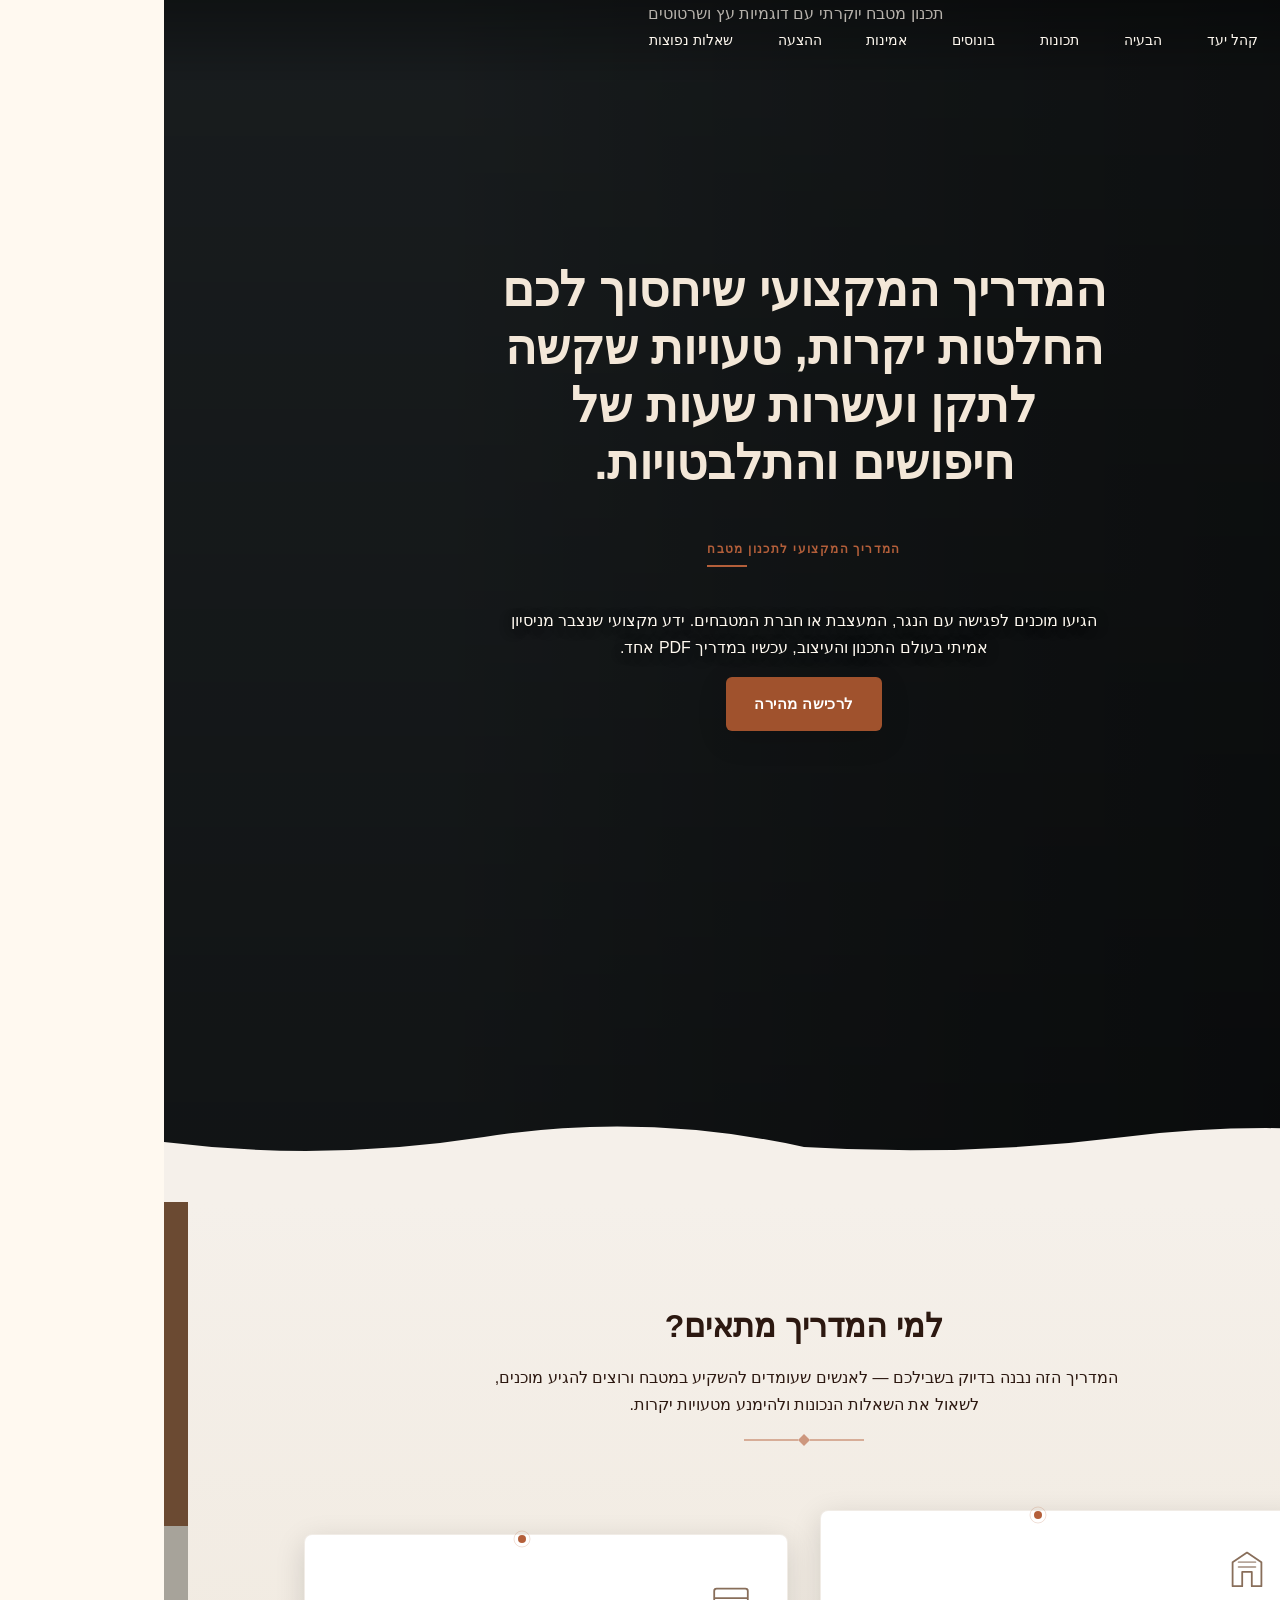
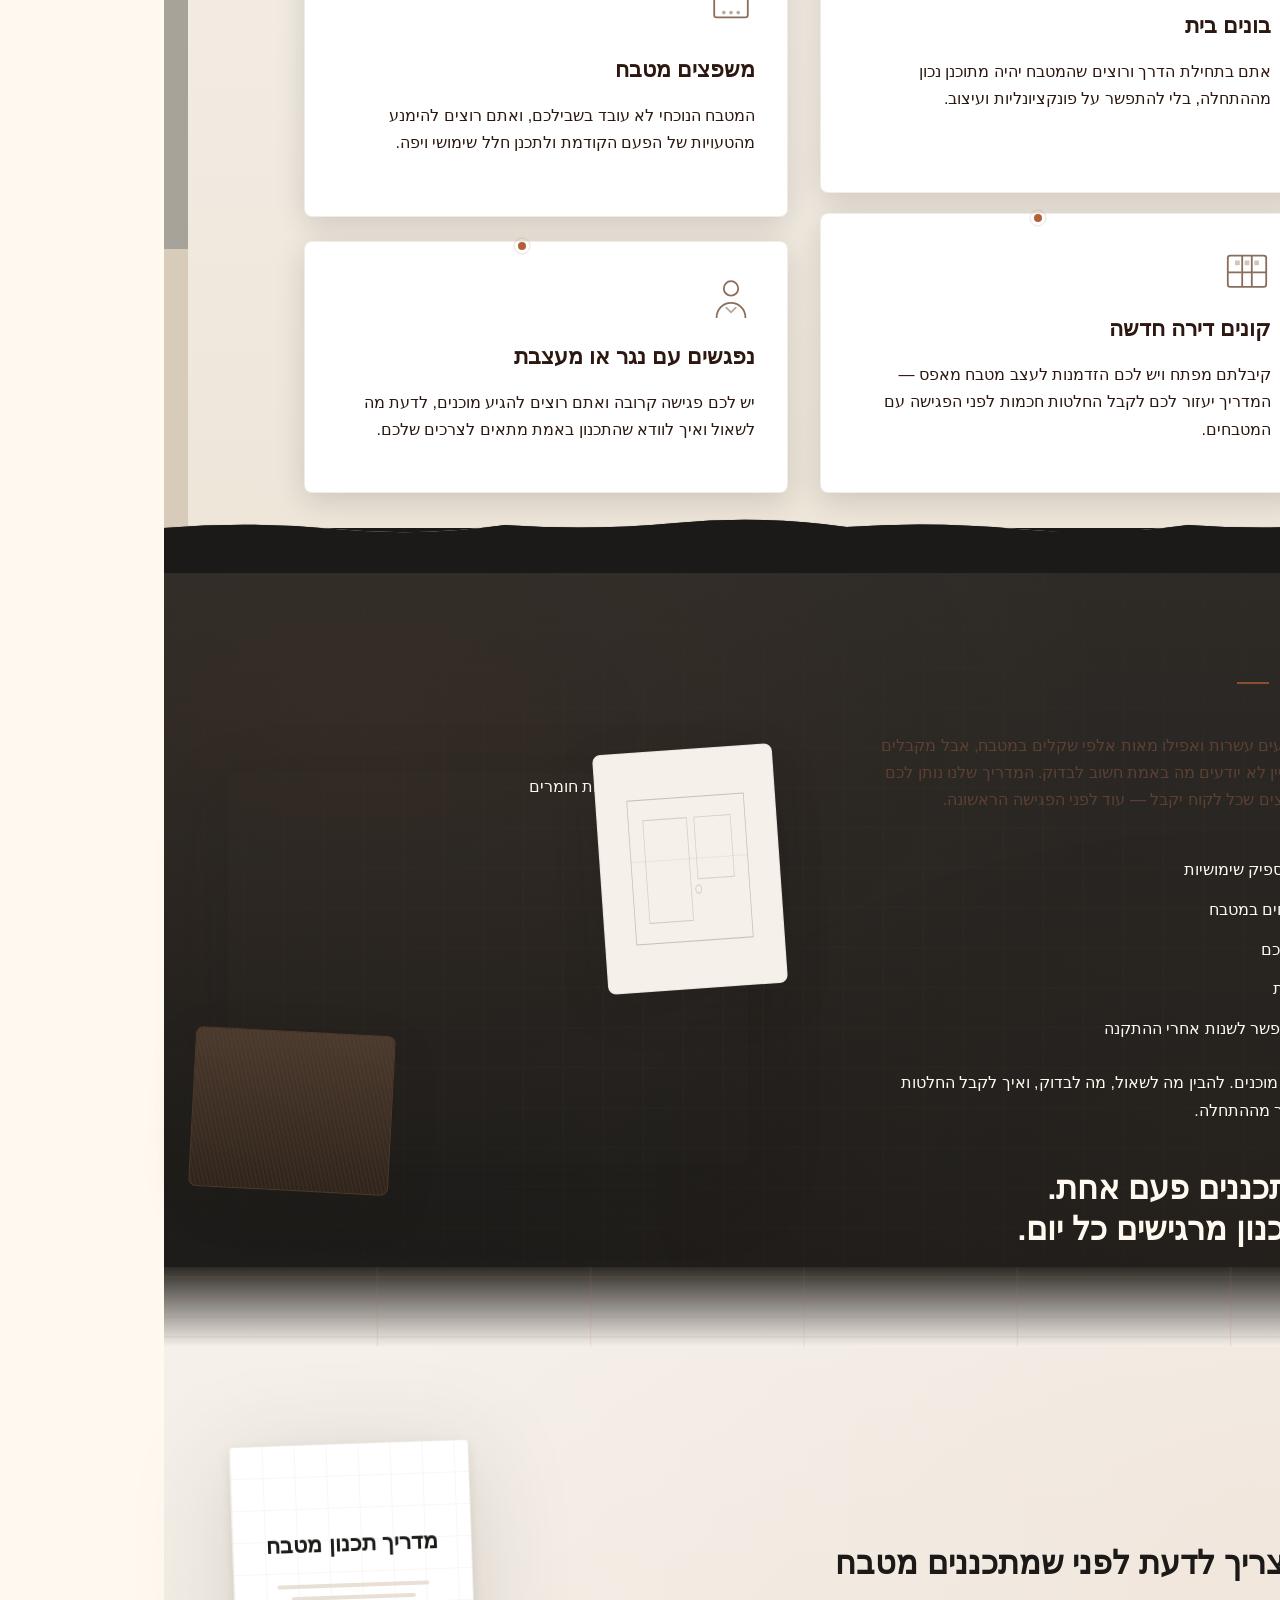
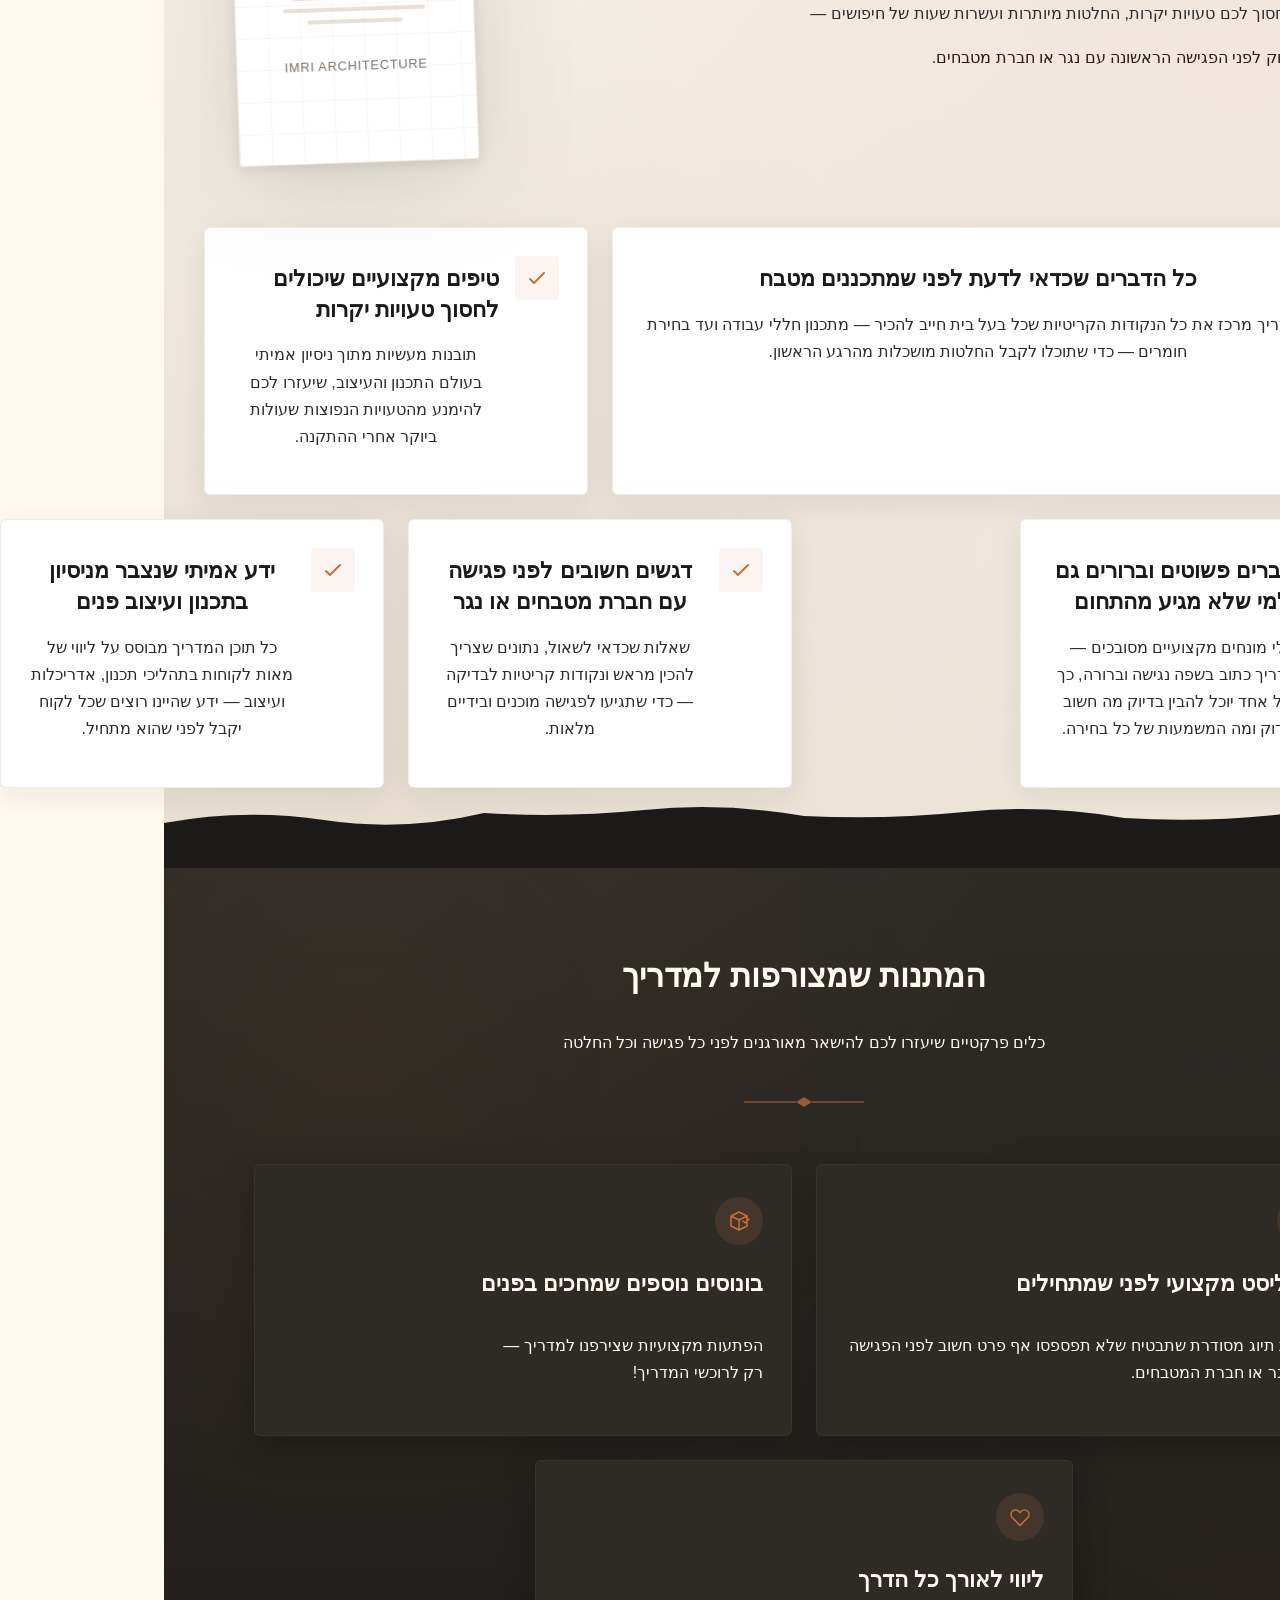
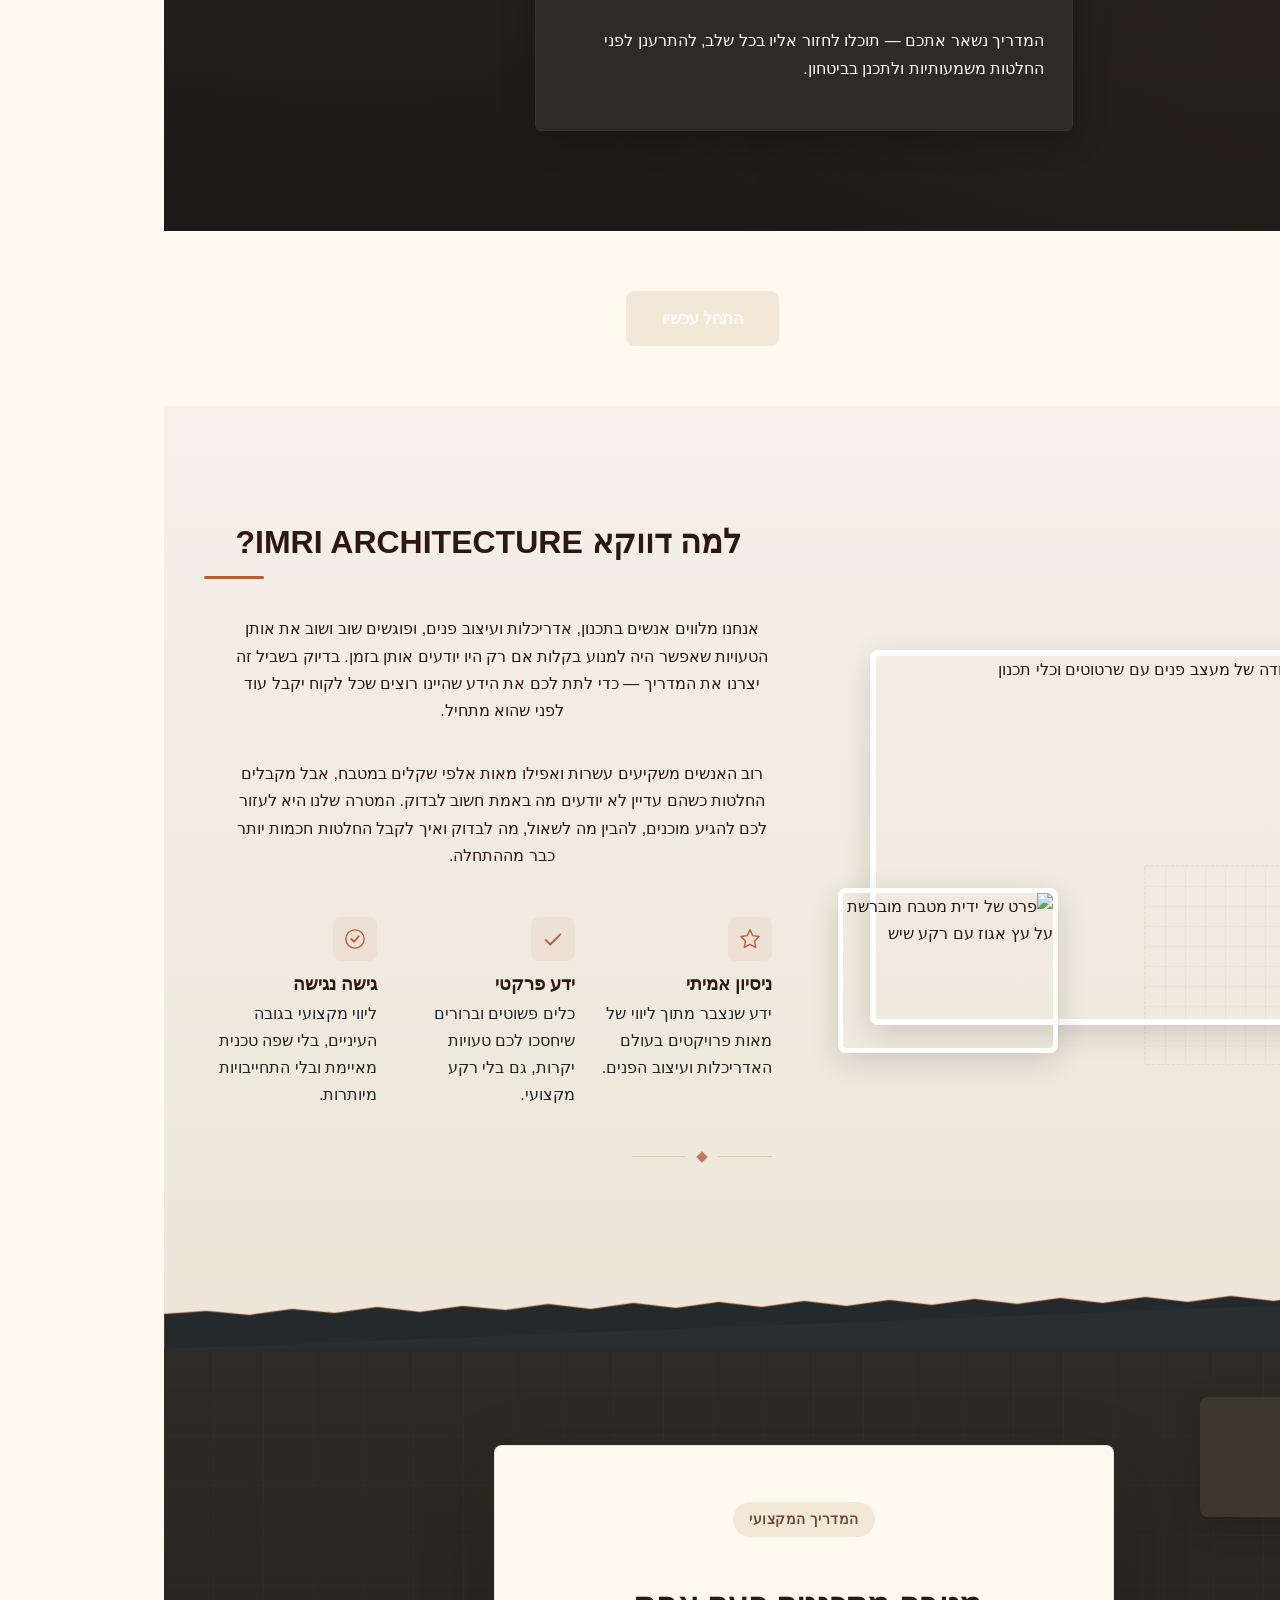
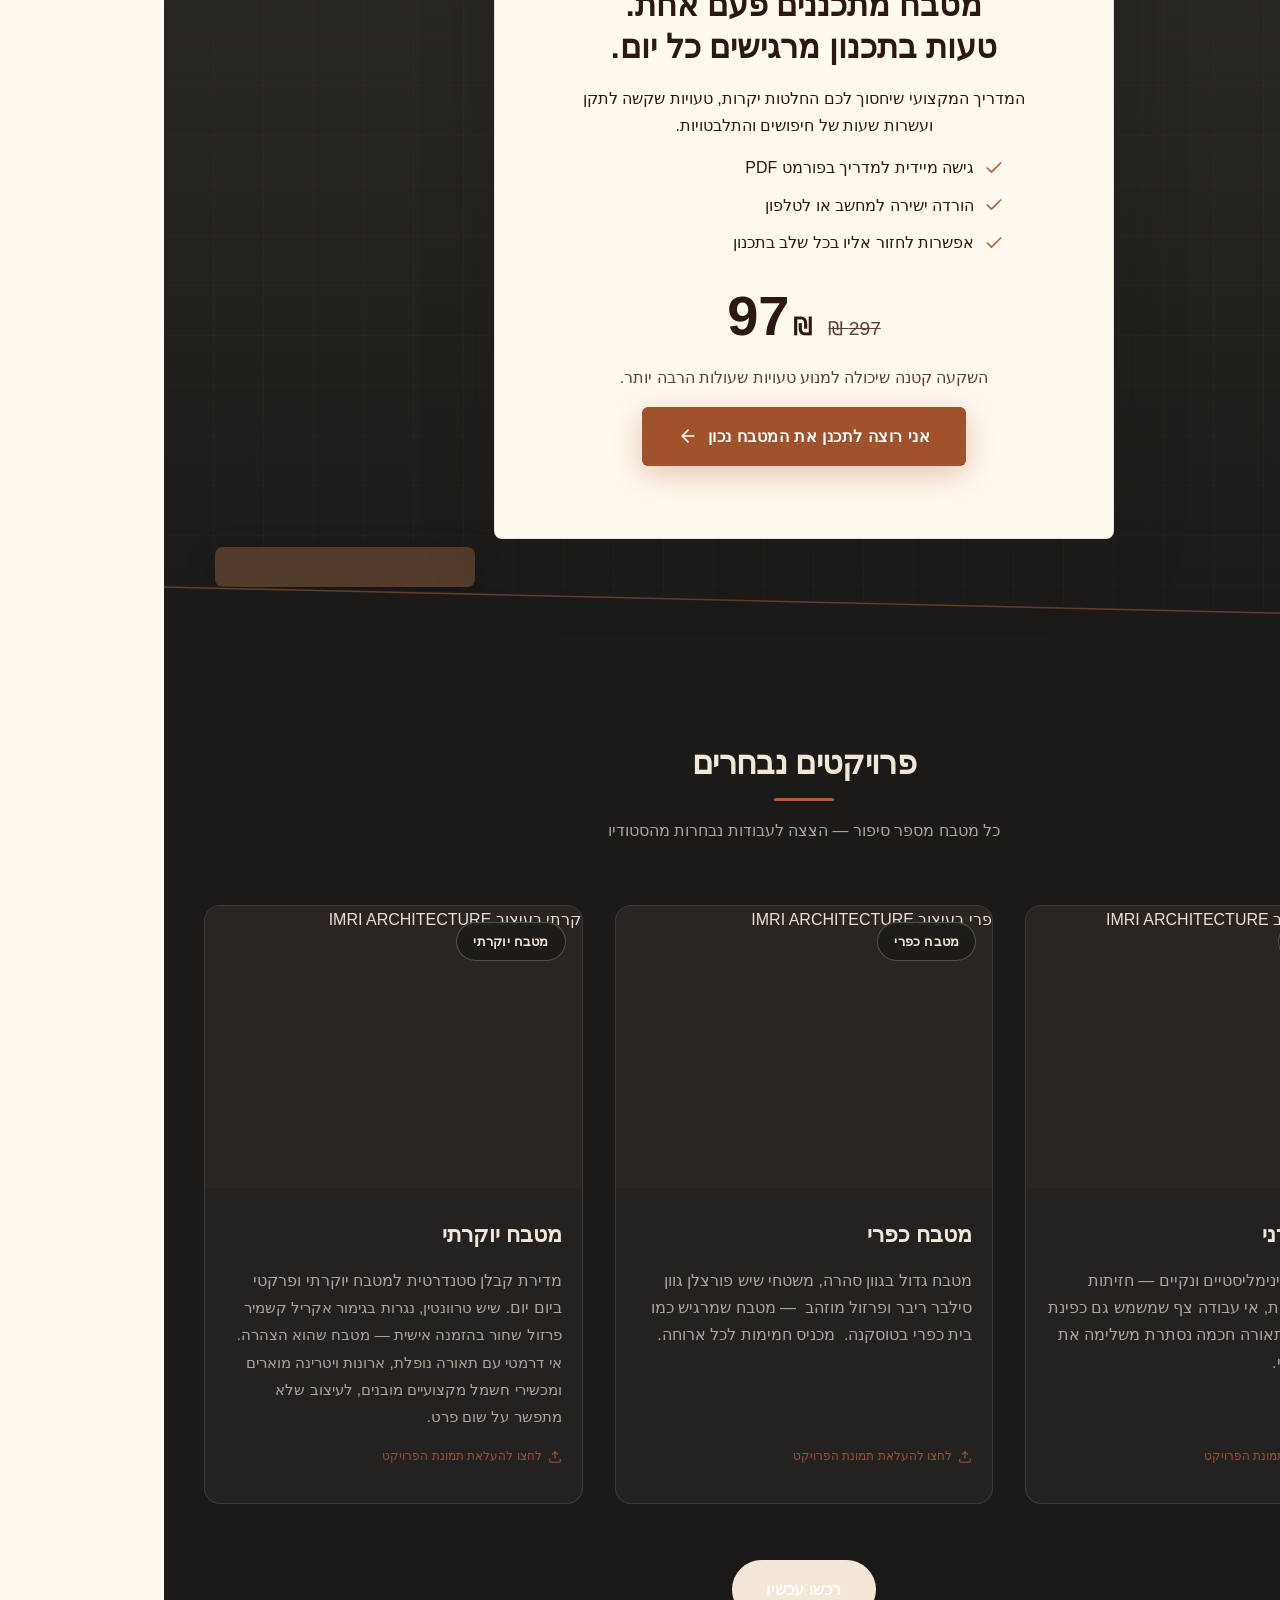
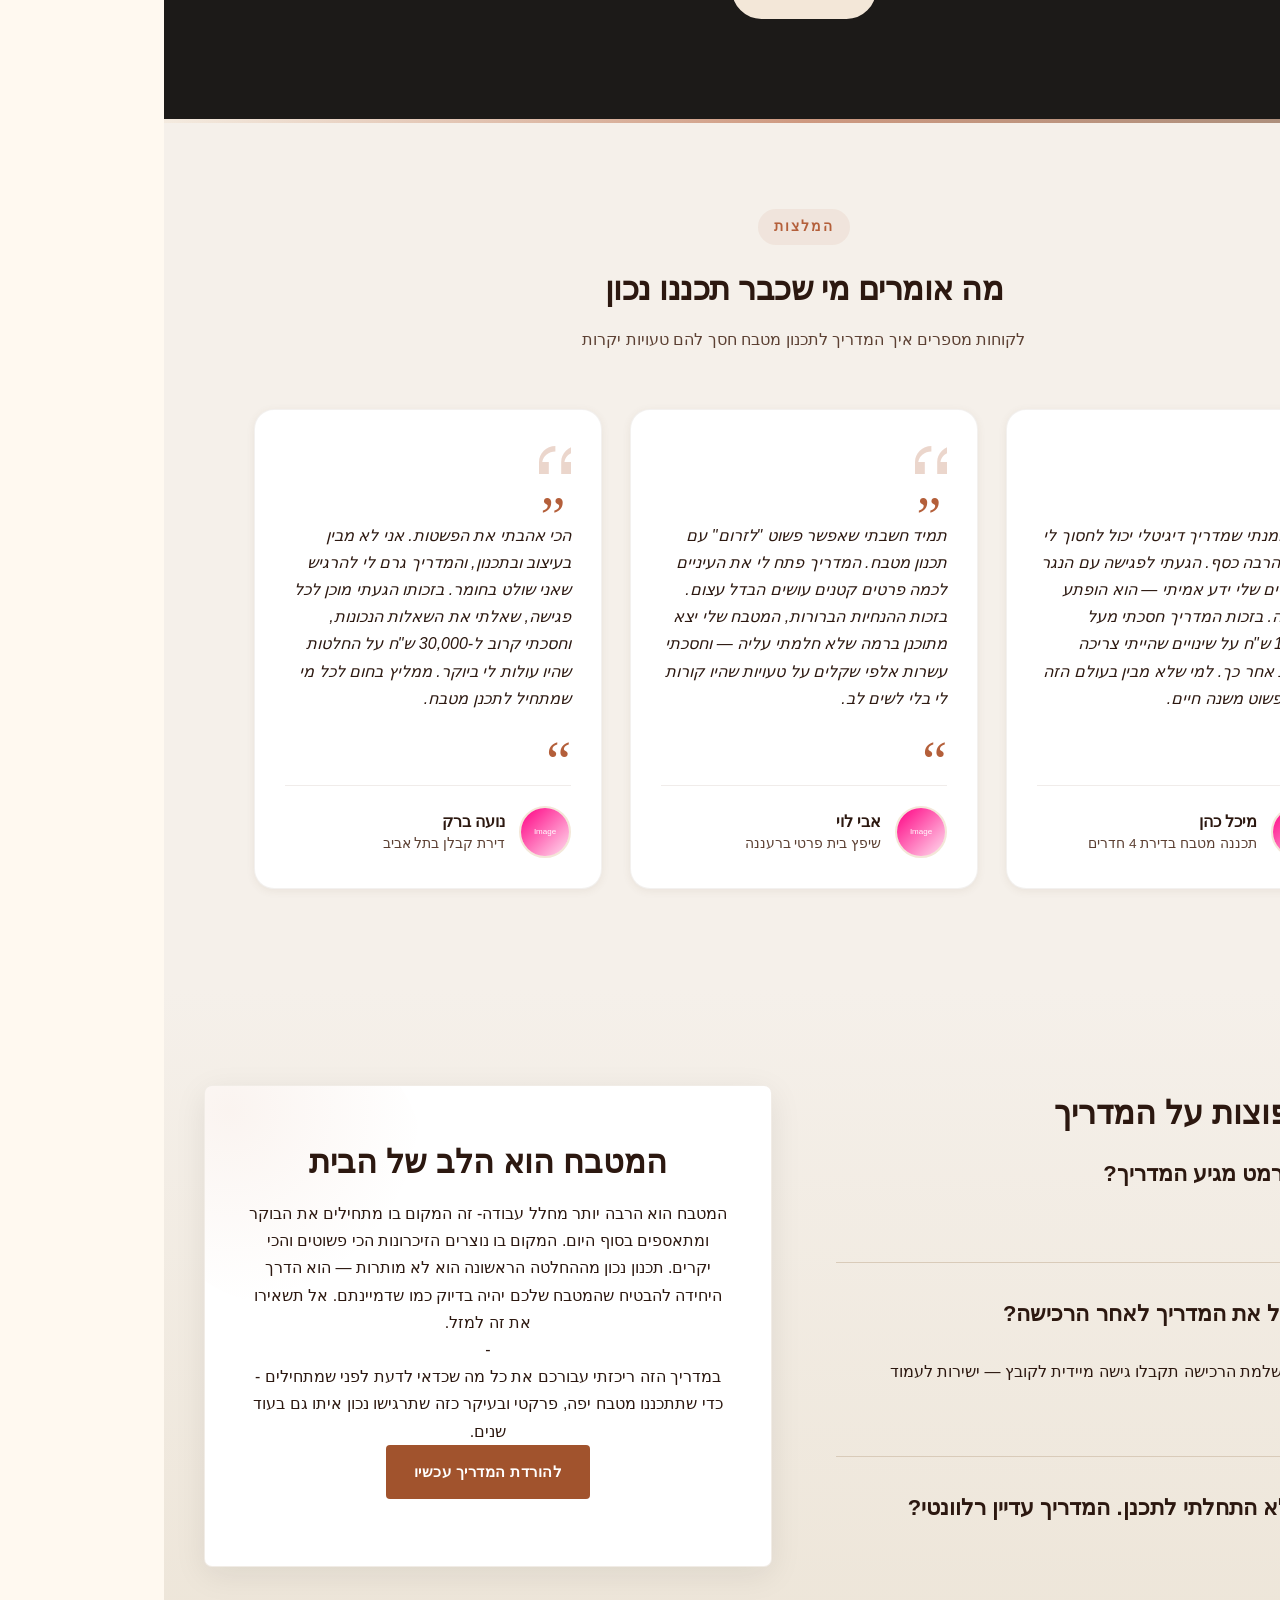
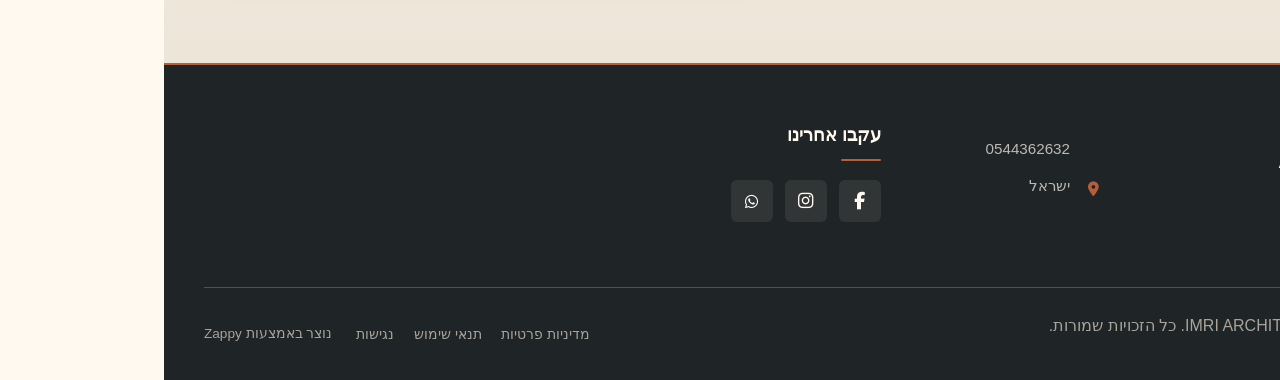
==== commit 8bf19943: "Incremental sync: 1 page(s) — update_text" ====
--- a/public/index.html
+++ b/public/index.html
@@ -1 +1 @@
-<!doctype html><html dir="rtl" lang="he"><head><meta charset="UTF-8"><meta content="width=device-width,initial-scale=1" name="viewport"><meta content="index, follow" name="robots"><title>תכנון מטבח מנצח — IMRI</title><meta content="המדריך הדיגיטלי שיחסוך לכם טעויות יקרות בתכנון המטבח. מניסיון של אלפי פרויקטים, אנו מעניקים לכם את הכלים לתכנן נכון מההתחלה. הורידו עכשיו ב-97 ₪ בלבד!" name="description"><meta content="תכנון מטבח, מדריך תכנון מטבח, עיצוב פנים מטבח, אדריכלות מטבח, ייעוץ מטבח מקצועי" name="keywords"><link href="/assets/favicon.ico" rel="icon" type="image/x-icon"><link href="/assets/favicon-16x16.png" rel="icon" type="image/png" sizes="16x16"><link href="/assets/favicon-32x32.png" rel="icon" type="image/png" sizes="32x32"><link href="/assets/favicon-48x48.png" rel="icon" type="image/png" sizes="48x48"><link href="/assets/favicon-192x192.png" rel="icon" type="image/png" sizes="192x192"><link href="/assets/favicon-512x512.png" rel="icon" type="image/png" sizes="512x512"><link href="/assets/apple-touch-icon.png" rel="apple-touch-icon"><script>!function(){"use strict";var t="bab3c1e1-1c79-47ee-a497-6e82688281ee",e="https://api.zappy5.com/api/analytics/track",a=18e5,n=2592e6,o=!0,i=!0,r=!0;var s=function(){var e="zappy_visitor_"+t,a=null;try{if(a=localStorage.getItem(e)){var o=JSON.parse(a),i=Date.now();if(i-o.created<n)return o.lastSeen=i,localStorage.setItem(e,JSON.stringify(o)),o.id}}catch(t){console.warn("Zappy Analytics: LocalStorage not available")}var r="zv_"+Date.now()+"_"+Math.random().toString(36).substr(2,9);try{localStorage.setItem(e,JSON.stringify({id:r,created:Date.now(),lastSeen:Date.now()}))}catch(t){}return r}(),c=function(){var e="zappy_session_"+t,n=null;try{if(n=sessionStorage.getItem(e)){var o=JSON.parse(n),i=Date.now();if(i-o.timestamp<a)return o.timestamp=i,sessionStorage.setItem(e,JSON.stringify(o)),o.id}}catch(t){console.warn("Zappy Analytics: SessionStorage not available")}var r="zs_"+Date.now()+"_"+Math.random().toString(36).substr(2,9);try{sessionStorage.setItem(e,JSON.stringify({id:r,timestamp:Date.now()}))}catch(t){}return r}();function l(a,n){n=n||{};var o={website_id:t,event_type:a,page_path:window.location.pathname,referrer:document.referrer||"direct",visitor_id:s,session_id:c,metadata:n};if(navigator.sendBeacon){var i=new Blob([JSON.stringify(o)],{type:"application/json"});navigator.sendBeacon(e,i)}else fetch(e,{method:"POST",headers:{"Content-Type":"application/json"},body:JSON.stringify(o),keepalive:!0}).catch(function(t){console.warn("Zappy Analytics: Failed to track event",t)})}o&&l("pageview",{title:document.title,url:window.location.href}),i&&document.addEventListener("click",function(t){var e=t.target;if("BUTTON"===e.tagName||e.closest("button")){var a="BUTTON"===e.tagName?e:e.closest("button");l("click",{element:"button",text:a.textContent.trim().substring(0,100),id:a.id||null,class:a.className||null})}else if("A"===e.tagName||e.closest("a")){var n="A"===e.tagName?e:e.closest("a");l("navigation",{element:"link",text:n.textContent.trim().substring(0,100),href:n.href,external:n.hostname!==window.location.hostname})}},!0),r&&document.addEventListener("submit",function(t){var e=t.target;l("form_submit",{form_id:e.id||null,form_name:e.name||null,form_action:e.action||null,form_method:e.method||"GET"})},!0);var m=Date.now();window.addEventListener("beforeunload",function(){l("page_unload",{time_on_page:Math.floor((Date.now()-m)/1e3),page_path:window.location.pathname})}),window.zappyAnalytics={track:l,getVisitorId:function(){return s},getSessionId:function(){return c}}}()</script><script>!function(){"use strict";if(!window.zappyFireMarketingEvent){var t={begin_checkout:"checkout_started",purchase:"checkout_complete",add_to_cart:"add_to_cart",view_product:"view_product"},e={whatsapp_click:{ga4:"contact",meta:"Contact",gtm:"whatsapp_click",ecom:!1},phone_click:{ga4:"contact",meta:"Contact",gtm:"phone_click",ecom:!1},contact_form_submitted:{ga4:"generate_lead",meta:"Lead",gtm:"contact_form_submitted",ecom:!1},checkout_started:{ga4:"begin_checkout",meta:"InitiateCheckout",gtm:"begin_checkout",ecom:!0},checkout_complete:{ga4:"purchase",meta:"Purchase",gtm:"purchase",ecom:!0},product_inquiry:{ga4:"generate_lead",meta:"Lead",gtm:"product_inquiry",ecom:!1},add_to_cart:{ga4:"add_to_cart",meta:"AddToCart",gtm:"add_to_cart",ecom:!0},view_product:{ga4:"view_item",meta:"ViewContent",gtm:"view_item",ecom:!0}};window.zappyFireMarketingEvent=function(r,o,u){try{u=u||{};var p=t[r]||r,d=e[p];if(!d)return;if((o=o||{}).pagePath||o.page_path||(o.pagePath=a()),"checkout_complete"===p){var l=String(o.orderId||o.order_id||o.transaction_id||"");if(l&&function(t){if(!t)return!1;try{return"1"===sessionStorage.getItem(i(t))}catch(t){return!1}}(l))return;l&&function(t){if(t)try{sessionStorage.setItem(i(t),"1")}catch(t){}}(l)}if(!u.skipFirstParty)try{window.zappyAnalytics&&"function"==typeof window.zappyAnalytics.track&&window.zappyAnalytics.track(p,o)}catch(t){}try{if(window.dataLayer=window.dataLayer||[],d.ecom){var _=c(p,o),m={};_.transaction_id&&(m.transaction_id=_.transaction_id),null!=_.value&&(m.value=_.value),_.currency&&(m.currency=_.currency),_.items&&(m.items=_.items),window.dataLayer.push({event:d.gtm,ecommerce:m}),"checkout_complete"!==p&&"checkout_started"!==p||window.dataLayer.push({event:p,ecommerce:m})}else{var s={event:d.gtm};for(var h in o)Object.prototype.hasOwnProperty.call(o,h)&&(s[h]=o[h]);window.dataLayer.push(s)}}catch(t){}try{"function"==typeof window.gtag&&window.gtag("event",d.ga4,c(p,o))}catch(t){}try{"function"==typeof window.fbq&&window.fbq("track",d.meta,function(t,e){for(var r=n(e=e||{}),a=parseFloat(null!=e.value?e.value:null!=e.total?e.total:0)||0,c=String(e.currency||"USD").toUpperCase(),i=[],o=0,u=0;u<r.length;u++)r[u].item_id&&i.push(r[u].item_id),o+=r[u].quantity||1;if("checkout_complete"===t)return{value:a,currency:c,content_ids:i.length?i:void 0,content_type:"product",num_items:o||void 0,order_id:String(e.order_id||e.orderId||e.transaction_id||e.orderNumber||"")||void 0};if("checkout_started"===t)return{value:a,currency:c,content_ids:i.length?i:void 0,content_type:"product",num_items:o||parseInt(null!=e.itemCount?e.itemCount:0,10)||void 0};if("add_to_cart"===t){var p=String(e.productId||e.product_id||i[0]||"");return{value:a||(r[0]?r[0].price*r[0].quantity:0),currency:c,content_ids:p?[p]:i.length?i:void 0,content_type:"product",content_name:e.productName||e.product_name||r[0]&&r[0].item_name,num_items:parseInt(null!=e.quantity?e.quantity:o||1,10)||1}}if("view_product"===t){var d=String(e.productId||e.product_id||i[0]||"");return{value:a||parseFloat(null!=e.price?e.price:0)||0,currency:c,content_ids:d?[d]:i.length?i:void 0,content_type:"product",content_name:e.productName||e.product_name||r[0]&&r[0].item_name}}return"whatsapp_click"===t||"phone_click"===t?{content_name:"whatsapp_click"===t?"WhatsApp":"Phone",content_category:"contact"}:"contact_form_submitted"===t||"product_inquiry"===t?{content_name:"product_inquiry"===t?"Product inquiry":"Contact form",content_category:e.productName||e.product_name||void 0}:e}(p,o))}catch(t){}}catch(t){}};var r=Object.create(null);document.addEventListener("click",function(t){try{var e=t.target;if(!e)return;var r=u(e,".whatsapp-float, a.whatsapp-float, [data-zappy-whatsapp]"),n=function(t){for(var e=t;e&&e!==document;){if("A"===e.tagName)return e;e=e.parentElement}return null}(e),c=n&&n.href||"";if(r||n&&function(t){if(!t)return!1;var e=String(t).toLowerCase();return-1!==e.indexOf("wa.me/")||-1!==e.indexOf("api.whatsapp.com")||-1!==e.indexOf("whatsapp.com/send")||0===e.indexOf("whatsapp:")}(c)){if(!o("wa:"+c)){var i=r?"float":"link";window.zappyFireMarketingEvent("whatsapp_click",{source:i,href:c||null,pagePath:a()})}return}var p=u(e,".phone-header-btn, .nav-phone-btn, .call-btn, [data-zappy-phone]"),d="";if(n&&n.href&&0===String(n.href).toLowerCase().indexOf("tel:")?d=n.href:p&&p.href&&0===String(p.href).toLowerCase().indexOf("tel:")&&(d=p.href),p||d){var l="";return d&&(l=String(d).replace(/^tel:/i,"").trim()),void(o("tel:"+(l||p&&p.id||"btn"))||window.zappyFireMarketingEvent("phone_click",{source:p?"button":"link",phone:l||null,href:d||null,pagePath:a()}))}}catch(t){}},!0)}function a(){try{if(window.ZAPPY_CONFIG&&window.ZAPPY_CONFIG.currentPagePath)return window.ZAPPY_CONFIG.currentPagePath}catch(t){}try{return window.location.pathname||"/"}catch(t){return"/"}}function n(t){var e=(t=t||{}).items||t.cartItems||t.cart_items||t.lineItems||[];Array.isArray(e)||(e=[]);for(var r=[],a=0;a<e.length;a++){var n=e[a];if(n&&"object"==typeof n){var c=String(n.item_id||n.productId||n.product_id||n.id||"").trim(),i=String(n.item_name||n.productName||n.product_name||n.name||"").trim(),o=parseFloat(null!=n.price?n.price:null!=n.unitPrice?n.unitPrice:0)||0,u=Math.max(1,parseInt(null!=n.quantity?n.quantity:null!=n.qty?n.qty:1,10)||1);(c||i)&&r.push({item_id:c||i,item_name:i||c,price:o,quantity:u})}}return r}function c(t,e){var r=n(e=e||{}),c=parseFloat(null!=e.value?e.value:null!=e.total?e.total:0)||0,i=String(e.currency||"USD").toUpperCase();if("checkout_complete"===t)return{transaction_id:String(e.transaction_id||e.orderId||e.order_id||e.orderNumber||"")||void 0,value:c,currency:i,items:r};if("checkout_started"===t)return{value:c,currency:i,items:r};if("add_to_cart"===t){var o=r.length?r:[{item_id:String(e.productId||e.product_id||""),item_name:String(e.productName||e.product_name||""),price:parseFloat(null!=e.value?e.value:null!=e.price?e.price:0)||0,quantity:parseInt(null!=e.quantity?e.quantity:1,10)||1}].filter(function(t){return t.item_id||t.item_name});return{value:c||(o[0]?o[0].price*o[0].quantity:0),currency:i,items:o}}if("view_product"===t){var u=r.length?r:[{item_id:String(e.productId||e.product_id||""),item_name:String(e.productName||e.product_name||""),price:parseFloat(null!=e.price?e.price:null!=e.value?e.value:0)||0,quantity:1}].filter(function(t){return t.item_id||t.item_name});return{currency:i,value:c||(u[0]?u[0].price:0),items:u}}return"whatsapp_click"===t||"phone_click"===t?{method:"whatsapp_click"===t?"whatsapp":"phone",page_path:e.pagePath||a()}:"contact_form_submitted"===t||"product_inquiry"===t?{page_path:e.pagePath||a()}:e}function i(t){return"zappy_purchase_fired_"+String(t||"")}function o(t){var e=Date.now();return!!(r[t]&&e-r[t]<800)||(r[t]=e,!1)}function u(t,e){return t&&t.closest?t.closest(e):null}}()</script><meta content="תכנון מטבח מנצח — IMRI" property="og:title"><meta content="המדריך הדיגיטלי שיחסוך לכם טעויות יקרות בתכנון המטבח. מניסיון של אלפי פרויקטים, אנו מעניקים לכם את הכלים לתכנן נכון מההתחלה. הורידו עכשיו ב-97 ₪ בלבד!" property="og:description"><meta content="summary_large_image" name="twitter:card"><meta content="תכנון מטבח מנצח — IMRI" name="twitter:title"><meta content="המדריך הדיגיטלי שיחסוך לכם טעויות יקרות בתכנון המטבח. מניסיון של אלפי פרויקטים, אנו מעניקים לכם את הכלים לתכנן נכון מההתחלה. הורידו עכשיו ב-97 ₪ בלבד!" name="twitter:description"><script type="application/ld+json">{"@context":"https://schema.org","@graph":[{"@type":"LocalBusiness","@id":"https://imriarchitecture.co.il#organization","name":"IMRI ARCHITECTURE","url":"https://imriarchitecture.co.il","description":"IMRI is an interior design and architecture firm that created a professional digital guide (PDF) for kitchen planning, priced at 97 ₪ (discounted from 297 ₪). The brand positions itself as an experienced, knowledgeable partner that helps homeowners avoid costly planning mistakes before they begin. The guide is practical and accessible, aimed at people who are about to invest heavily in a kitchen renovation or new build. The tone is warm, professional, and empowering — focused on saving clients time, money, and stress through expert knowledge accumulated from real-world design experience.","address":{"@type":"PostalAddress","streetAddress":"ישראל"},"contactPoint":[{"@type":"ContactPoint","contactType":"customer service","email":"Imriarch@gmail.com","telephone":"0544362632"}]},{"@type":"WebSite","@id":"https://imriarchitecture.co.il#website","url":"https://imriarchitecture.co.il","name":"IMRI ARCHITECTURE","publisher":{"@id":"https://imriarchitecture.co.il#organization"}}]}</script><meta content="website" property="og:type"><meta content="he_IL" property="og:locale"><style>.skip-link{position:absolute;top:0;left:0;transform:translateY(-200%);padding:12px 18px;background:var(--bg-dark,#1a1a1a);color:var(--text-light,#fff);font-weight:600;border-radius:0 0 8px 0;z-index:10000}.skip-link:focus{transform:none;outline:2px solid var(--ring,#fff);outline-offset:2px}:focus-visible{outline:2px solid var(--ring,currentColor);outline-offset:3px}</style><link href="/assets/favicon.ico" rel="icon" type="image/x-icon"><link href="/assets/favicon-16x16.png" rel="icon" type="image/png" sizes="16x16"><link href="/assets/favicon-32x32.png" rel="icon" type="image/png" sizes="32x32"><link href="/assets/favicon-48x48.png" rel="icon" type="image/png" sizes="48x48"><link href="/assets/favicon-192x192.png" rel="icon" type="image/png" sizes="192x192"><link href="/assets/favicon-512x512.png" rel="icon" type="image/png" sizes="512x512"><link href="/assets/apple-touch-icon.png" rel="apple-touch-icon"><link href="https://cdn.jsdelivr.net/npm/vanilla-cookieconsent@3/dist/cookieconsent.css" rel="stylesheet"><style data-zappy-section-v2-css="true">.index-bonuses-section{position:relative;background-color:#1c1a18;background-image:radial-gradient(circle at 15% 20%,rgba(196,112,63,.06) 0,transparent 50%),radial-gradient(circle at 85% 80%,rgba(107,74,50,.08) 0,transparent 50%),linear-gradient(180deg,#2e2b27 0,#1c1a18 100%);color:var(--text-light);padding:80px 24px 100px;overflow:hidden;direction:rtl;text-align:right}.index-bonuses-section .bonuses-container{position:relative;z-index:2;max-width:1100px;margin:0 auto;display:flex;flex-direction:column;align-items:center;gap:48px}.index-bonuses-section .bonuses-header{text-align:center;max-width:700px;margin:0 auto;display:flex;flex-direction:column;align-items:center;gap:16px}.index-bonuses-section .bonuses-title{font-family:'Noto Serif Hebrew','Frank Ruhl Libre',serif;font-size:2rem;font-weight:600;line-height:1.25;color:var(--text-light);margin:0;text-align:center}.index-bonuses-section .bonuses-subtitle{font-family:'Noto Sans Hebrew',Assistant,sans-serif;font-size:1.05rem;font-weight:400;line-height:1.8;color:var(--text-muted);margin:0;text-align:center;max-width:600px}.index-bonuses-section .bonuses-ornament{display:flex;justify-content:center;align-items:center;margin-top:8px}.index-bonuses-section .bonuses-ornament svg{display:block}.index-bonuses-section .bonuses-grid{display:grid;grid-template-columns:repeat(3,1fr);gap:24px;width:100%;margin-top:8px}.index-bonuses-section .bonus-card{background:#2e2b27;border-radius:6px;box-shadow:0 8px 32px rgba(0,0,0,.25);padding:2rem 1.75rem;border:1px solid rgba(58,53,48,.8);display:flex;flex-direction:column;align-items:flex-start;gap:16px;transition:transform .3s ease,box-shadow .3s ease,border-color .3s ease;text-align:right;min-width:0}.index-bonuses-section .bonus-card:hover{transform:translateY(-6px);box-shadow:0 16px 48px rgba(160,82,45,.28);border-color:rgba(196,112,63,.4)}.index-bonuses-section .bonus-icon-wrapper{display:flex;align-items:center;justify-content:center;width:48px;height:48px;border-radius:50%;background:rgba(196,112,63,.15);color:#c4703f;flex-shrink:0}.index-bonuses-section .bonus-icon{width:24px;height:24px;stroke:currentColor}.index-bonuses-section .bonus-card-title{font-family:'Noto Serif Hebrew','Frank Ruhl Libre',serif;font-size:1.4rem;font-weight:600;line-height:1.35;color:var(--text-light);margin:0;text-align:right}.index-bonuses-section .bonus-card-desc{font-family:'Noto Sans Hebrew',Assistant,sans-serif;font-size:.95rem;font-weight:400;line-height:1.75;color:var(--text-muted);margin:0;text-align:right}.index-bonuses-section .bonuses-image{width:100%;max-width:800px;height:auto;border-radius:6px;box-shadow:0 24px 72px rgba(28,26,24,.22);border:1px solid rgba(58,53,48,.6);margin-top:16px;object-fit:cover;aspect-ratio:3/2}.index-bonuses-section .bonuses-bg-pattern{position:absolute;bottom:0;left:0;width:100%;height:100%;pointer-events:none;z-index:0;opacity:.5;mask-image:linear-gradient(to top,rgba(0,0,0,0.2) 0%,rgba(0,0,0,0) 60%);-webkit-mask-image:linear-gradient(to top,rgba(0,0,0,0.2) 0%,rgba(0,0,0,0) 60%)}@media (max-width:768px){.index-bonuses-section{padding:100px 16px 60px}.index-bonuses-section .bonuses-container{gap:36px}.index-bonuses-section .bonuses-grid{grid-template-columns:1fr!important;gap:20px}.index-bonuses-section .bonus-card{padding:1.5rem}.index-bonuses-section .bonuses-title{font-size:1.75rem}.index-bonuses-section .bonuses-subtitle{font-size:1rem}.index-bonuses-section .bonuses-image{max-width:100%;margin-top:8px}}</style><style id="zappy-critical-above-fold-css">html{box-sizing:border-box;-webkit-text-size-adjust:100%}*,::after,::before{box-sizing:inherit}body{margin:0;min-width:320px;overflow-x:clip}img,svg,video{max-width:100%;height:auto}main{display:block}.container{width:min(100% - 32px,1200px);margin-inline:auto}.navbar,header .navbar,header[role=banner],nav.navbar{position:relative;z-index:1000;width:100%}.nav-container,.navbar .container{display:flex;align-items:center;justify-content:space-between;min-height:64px}.logo,.logo-link img{display:block;width:35px;height:35px;object-fit:contain}#navMenu,.nav-menu{list-style:none;margin:0;padding:0}#navMenu a,.nav-menu a,.navbar .nav-links a,.navbar a{color:inherit;text-decoration:none}#navMenu .sub-menu,.nav-menu .sub-menu,.navbar .sub-menu{display:none}.fa,.fa-brands,.fa-regular,.fa-solid,.fab,.far,.fas{display:inline-block;min-width:1em;text-align:center}html:not(#zappy-noop) .navbar:has(.nav-ecommerce-icons)>.phone-header-btn,html:not(#zappy-noop)[data-zappy-site-type=ecommerce] .phone-header-btn{display:none!important;visibility:hidden!important;width:0!important;height:0!important;pointer-events:none!important}.zappy-preview-empty-store-cta{display:none!important;visibility:hidden!important;height:0!important;max-height:0!important;overflow:hidden!important;margin:0!important;padding:0!important;border:0!important;box-shadow:none!important}.zappy-catalog-menu{background:var(--surface-color,var(--surface,linear-gradient(135deg,#f8f9fa 0,#fff 100%)));border-bottom:1px solid var(--border-color,#e5e7eb);padding:0;position:sticky;top:0;z-index:90}.zappy-catalog-menu.rtl,.zappy-catalog-menu[dir=rtl]{direction:rtl}.zappy-catalog-menu.ltr,.zappy-catalog-menu[dir=ltr]{direction:ltr}.catalog-menu-container{max-width:1440px;margin:0 auto;display:flex;align-items:center;gap:8px;padding:10px 24px;overflow:visible}.catalog-menu-categories,.catalog-menu-list{display:flex;align-items:center;gap:4px;flex-wrap:wrap;margin:0;padding:0;list-style:none}.catalog-menu-item{display:inline-flex;align-items:center;padding:8px 16px;font-size:14px;font-weight:500;color:var(--text-color,var(--text,#374151));text-decoration:none;border-radius:20px;white-space:nowrap}.catalog-menu-all{background:var(--primary-color,var(--primary,#111));color:var(--text-light,#fff)!important}.catalog-menu-parent{position:relative;display:inline-flex;align-items:center}.catalog-menu-trigger{display:inline-flex;align-items:center;gap:6px}.catalog-menu-chevron{flex-shrink:0}.catalog-menu-parent>.sub-menu{display:none!important;visibility:hidden!important;opacity:0!important;pointer-events:none!important}.hero-section,.index-hero-section,section[class*=hero]{position:relative;overflow:hidden;min-height:560px}.hero-bg-image,.hero-bg-wrapper,section[class*=hero] [class*=hero-bg]{position:absolute;inset:0;width:100%;height:100%}.hero-bg-image img,.hero-bg-wrapper img,section[class*=hero] [data-hero-bg],section[class*=hero] img[data-hero-background=true]{width:100%!important;height:100%!important;object-fit:cover!important;display:block}.hero-content,section[class*=hero] .container{position:relative;z-index:2}@media(max-width:768px){:root{--header-height:72px;--total-header-height:72px;--zappy-mobile-menu-top:72px}html[data-zappy-site-type=ecommerce] body{padding-top:var(--total-header-height,72px)}html[data-zappy-site-type=ecommerce] body>.navbar:not(.zappy-catalog-menu),html[data-zappy-site-type=ecommerce] body>nav.navbar{position:fixed!important;top:0;left:0;right:0;z-index:100000;width:100%;margin-bottom:0}.zappy-catalog-menu{position:fixed;top:var(--header-height,72px);left:0;right:0;z-index:99999}.nav-container,.navbar .container{min-height:60px}#navMenu,.nav-menu{max-width:100vw;overflow-x:hidden}.hero-section,.index-hero-section,section[class*=hero]{min-height:100svh}.hero-bg-image,.hero-bg-wrapper,.hero-scrim{min-height:100svh}}</style><link href="/styles.css" rel="preload" as="style"><link href="/styles.css" rel="stylesheet" media="print" onload='this.media="all"'><noscript><link href="/styles.css" rel="stylesheet"></noscript><script>window.ZAPPY_WEBSITE_ID="bab3c1e1-1c79-47ee-a497-6e82688281ee",window.ZAPPY_API_BASE="https://api.zappy5.com"</script><link href="/assets/site-index-hero-image-1.webp" rel="preload" as="image" fetchpriority="high"><style id="zappy-dropdown-submenu-styles">#navMenu li:has(.sub-menu),.nav-menu li:has(.sub-menu),.navbar li:has(.sub-menu),nav li:has(.sub-menu){position:relative}#navMenu .sub-menu,.nav-menu .sub-menu,.navbar .sub-menu,nav .sub-menu{display:block!important;position:absolute!important;top:100%;left:0;min-width:220px;border-radius:8px;box-shadow:0 8px 25px rgba(0,0,0,.15);padding:8px 0;opacity:0;visibility:hidden;transform:translateY(10px);transition:all .3s ease;z-index:1000;list-style:none;pointer-events:none}#navMenu li:hover>.sub-menu,.nav-menu li:hover>.sub-menu,.navbar li:hover>.sub-menu,nav li:hover>.sub-menu{opacity:1!important;visibility:visible!important;transform:translateY(0)!important;pointer-events:auto!important}.sub-menu li{list-style:none;margin:0;padding:0}.sub-menu a{display:block!important;padding:10px 16px!important;color:var(--text-dark,#333)!important;font-weight:500;text-decoration:none;white-space:nowrap;transition:background-color .2s}.sub-menu .zappy-nav-child>a{padding-left:28px!important;font-size:.9em!important;opacity:.85!important}[dir=rtl] .sub-menu .zappy-nav-child>a,html[lang=ar] .sub-menu .zappy-nav-child>a,html[lang=he] .sub-menu .zappy-nav-child>a{padding-left:10px!important;padding-right:28px!important}.sub-menu .zappy-nav-parent>a{font-weight:600!important}.sub-menu a:hover{background-color:#f5f5f5}[dir=rtl] .nav-menu .sub-menu,[dir=rtl] .navbar .sub-menu,[dir=rtl] nav .sub-menu,html[lang=ar] .nav-menu .sub-menu,html[lang=ar] .navbar .sub-menu,html[lang=ar] nav .sub-menu,html[lang=he] .nav-menu .sub-menu,html[lang=he] .navbar .sub-menu,html[lang=he] nav .sub-menu{left:auto!important;right:0!important}.sub-menu:empty,.sub-menu:not(:has(li)):not(:has(> a)),.sub-menu:not(:has(li:not(.zappy-hidden-menu-item))):not(:has(> a)){display:none!important;opacity:0!important;visibility:hidden!important;pointer-events:none!important}li:has(.menu-group-title):hover>.sub-menu{opacity:1!important;visibility:visible!important;transform:translateY(0)!important;pointer-events:auto!important}#navMenu>li>.menu-group-title,.nav-menu>li>.menu-group-title{display:inline-block;padding:.5rem 1rem;cursor:default;user-select:none}@media (max-width:768px){#navMenu .sub-menu,.nav-menu .sub-menu,.navbar .sub-menu,nav .sub-menu{position:static!important;transform:none!important;box-shadow:none!important;background:0 0!important;max-height:0;overflow:hidden;opacity:0;visibility:hidden;transition:max-height .3s ease,opacity .3s ease;padding:0!important;border-radius:0!important}#navMenu .sub-menu.mobile-expanded,.nav-menu .sub-menu.mobile-expanded,.navbar .sub-menu.mobile-expanded{max-height:none!important;overflow-y:visible!important;opacity:1!important;visibility:visible!important;padding:8px 0 8px 16px!important}[dir=rtl] .sub-menu.mobile-expanded,html[lang=he] .sub-menu.mobile-expanded{padding:8px 16px 8px 0!important}#navMenu li:hover>.sub-menu,.nav-menu li:hover>.sub-menu,.navbar li:hover>.sub-menu,nav li:hover>.sub-menu{opacity:0;visibility:hidden;pointer-events:none}#navMenu li>.sub-menu.mobile-expanded,.nav-menu li>.sub-menu.mobile-expanded,.navbar li>.sub-menu.mobile-expanded,nav li>.sub-menu.mobile-expanded{opacity:1!important;visibility:visible!important;pointer-events:auto!important}#navMenu li:has(.sub-menu),.nav-menu li:has(.sub-menu),.navbar li:has(.sub-menu),nav li:has(.sub-menu){display:flex!important;flex-wrap:wrap!important;align-items:center!important;position:relative!important;min-height:44px!important}#navMenu li:has(.sub-menu)>a,.nav-menu li:has(.sub-menu)>a,.navbar li:has(.sub-menu)>a,nav li:has(.sub-menu)>a{flex:1!important;min-width:0!important}#navMenu li:has(.sub-menu)>.menu-group-title,.nav-menu li:has(.sub-menu)>.menu-group-title,.navbar li:has(.sub-menu)>.menu-group-title,nav li:has(.sub-menu)>.menu-group-title{flex:1!important;min-width:0!important;padding:0!important;line-height:inherit!important}#navMenu li:has(.sub-menu)>.sub-menu,.nav-menu li:has(.sub-menu)>.sub-menu,.navbar li:has(.sub-menu)>.sub-menu,nav li:has(.sub-menu)>.sub-menu{flex-basis:100%!important;width:100%!important}#navMenu li:has(.sub-menu)>a [class*=arrow],#navMenu li:has(.sub-menu)>a [class*=chevron],.nav-menu li:has(.sub-menu)>a .fa-angle-down,.nav-menu li:has(.sub-menu)>a .fa-chevron-down,.nav-menu li:has(.sub-menu)>a [class*=arrow],.nav-menu li:has(.sub-menu)>a [class*=chevron],nav li:has(.sub-menu)>a [class*=arrow],nav li:has(.sub-menu)>a [class*=chevron]{display:none!important;visibility:hidden!important}.mobile-submenu-toggle{display:flex!important;align-items:center!important;justify-content:center!important;width:44px!important;height:auto!important;background:0 0!important;border:none!important;cursor:pointer!important;color:var(--text-light)!important;position:static!important;flex-shrink:0!important;align-self:stretch!important;z-index:2!important;padding:0!important;margin:0!important}.mobile-submenu-toggle::after{content:''!important;width:0!important;height:0!important;border-left:6px solid transparent!important;border-right:6px solid transparent!important;border-top:7px solid currentColor!important;transition:transform .3s ease!important}.mobile-submenu-toggle.expanded::after{transform:rotate(180deg)!important}.sub-menu a{padding:10px 0!important;display:block!important;color:var(--text-light)!important;white-space:normal!important}.sub-menu .zappy-nav-child>a{padding-left:28px!important;font-size:.9em!important;opacity:.85!important}[dir=rtl] .sub-menu .zappy-nav-child>a,html[lang=ar] .sub-menu .zappy-nav-child>a,html[lang=he] .sub-menu .zappy-nav-child>a{padding-left:0!important;padding-right:28px!important}.sub-menu .zappy-nav-parent>a{font-weight:600!important}#navMenu.active,.nav-menu.active{max-width:100vw!important;overflow-x:hidden!important;box-sizing:border-box!important}.navbar .sub-menu li a,.zappy-products-dropdown .sub-menu a,nav.navbar .sub-menu li a{color:var(--text-light)!important}}@media (min-width:769px){.mobile-submenu-toggle{display:none!important}}</style><style id="zappy-widget-visibility">html[dir=rtl] .whatsapp-float{right:20px!important;left:auto!important}html:not([dir]) .whatsapp-float,html[dir=ltr] .whatsapp-float{left:20px!important;right:auto!important}html[dir=rtl] #mic-access-tool-general-button,html[dir=rtl] #mic-init-access-tool #mic-access-tool-general-button,html[dir=rtl] #mic-init-access-tool .mic-access-tool-general-button,html[dir=rtl] ._access-icon,html[dir=rtl] .mic-access-tool-general-button{left:20px!important;right:auto!important}html:not([dir]) #mic-access-tool-general-button,html:not([dir]) #mic-init-access-tool #mic-access-tool-general-button,html:not([dir]) #mic-init-access-tool .mic-access-tool-general-button,html:not([dir]) ._access-icon,html:not([dir]) .mic-access-tool-general-button,html[dir=ltr] #mic-access-tool-general-button,html[dir=ltr] #mic-init-access-tool #mic-access-tool-general-button,html[dir=ltr] #mic-init-access-tool .mic-access-tool-general-button,html[dir=ltr] ._access-icon,html[dir=ltr] .mic-access-tool-general-button{right:20px!important;left:auto!important}@media (max-width:768px){.whatsapp-float{display:flex!important}}@media (min-width:769px){.whatsapp-float{display:flex!important}}@media (max-width:768px){#mic-access-tool-general-button,#mic-init-access-tool #mic-access-tool-general-button,#mic-init-access-tool .mic-access-tool-general-button,._access-icon,.mic-access-tool-general-button{display:flex!important;visibility:visible!important;opacity:1!important;pointer-events:auto!important}#mic-access-tool-box.opened-mic-access-tool,#mic-init-access-tool #mic-access-tool-box.opened-mic-access-tool,.mic-access-tool-box.opened-mic-access-tool{visibility:visible!important;opacity:1!important;pointer-events:auto!important}}@media (min-width:769px){#mic-access-tool-general-button,#mic-init-access-tool #mic-access-tool-general-button,#mic-init-access-tool .mic-access-tool-general-button,._access-icon,.mic-access-tool-general-button{display:flex!important;visibility:visible!important;opacity:1!important;pointer-events:auto!important}#mic-access-tool-box.opened-mic-access-tool,#mic-init-access-tool #mic-access-tool-box.opened-mic-access-tool,.mic-access-tool-box.opened-mic-access-tool{visibility:visible!important;opacity:1!important;pointer-events:auto!important}}</style></head><body><a href="#main" class="skip-link">דלג לתוכן הראשי</a><nav class="navbar" dir="rtl"><button aria-label="Menu" class="mobile-toggle" id="mobileToggle"><svg viewBox="0 0 24 24" height="24" fill="none" width="24" style="display:block !important" class="hamburger-icon"><path d="M3 12h18M3 6h18M3 18h18" stroke="currentColor" stroke-width="2" stroke-linecap="round"></path></svg> <svg viewBox="0 0 24 24" height="24" fill="none" width="24" style="display:none !important" class="close-icon"><path d="M18 6L6 18M6 6l12 12" stroke="currentColor" stroke-width="2" stroke-linecap="round"></path></svg></button> <button aria-label="Call" class="phone-header-btn" data-phone="0544362632"><svg viewBox="0 0 24 24" height="20" fill="currentColor" width="20"><path d="M22 16.92v3a2 2 0 0 1-2.18 2 19.79 19.79 0 0 1-8.63-3.07 19.5 19.5 0 0 1-6-6 19.79 19.79 0 0 1-3.07-8.67A2 2 0 0 1 4.11 2h3a2 2 0 0 1 2 1.72 12.84 12.84 0 0 0 .7 2.81 2 2 0 0 1-.45 2.11L8.09 9.91a16 16 0 0 0 6 6l1.27-1.27a2 2 0 0 1 2.11-.45 12.84 12.84 0 0 0 2.81.7A2 2 0 0 1 22 16.92z"></path></svg></button><div class="nav-container"><div class="nav-right-group"><div class="nav-brand"><a href="/" class="logo-link"><img alt="IMRI ARCHITECTURE" class="logo" decoding="async" src="/assets/site-----image-1.webp" width="35" height="35"></a></div><ul class="nav-menu" id="navMenu"><li><a href="#audience">קהל יעד</a></li><li><a href="#problem">הבעיה</a></li><li><a href="#features">תכונות</a></li><li><a href="#bonuses">בונוסים</a></li><li><a href="#credibility">אמינות</a></li><li><a href="#offer">ההצעה</a></li><li><a href="#faq">שאלות נפוצות</a></li></ul></div><div class="nav-cta-container"></div></div></nav><script>window.addEventListener("load",function(){const e=document.querySelector(".navbar, nav, header");if(!e)return void console.log("[Navbar] Navbar element not found");let t=document.getElementById("mobileToggle")||document.querySelector(".mobile-toggle")||document.querySelector(".hamburger")||document.querySelector(".hamburger-menu")||document.querySelector(".menu-toggle")||document.querySelector(".burger-menu")||document.querySelector('[aria-label="Menu"]')||document.querySelector('[aria-label="תפריט"]');const o=document.querySelector(".phone-header-btn"),n=window.getComputedStyle(e);let r=n.backgroundColor;if(console.log("[Navbar] Initial navbar background:",r),"transparent"===r||"rgba(0, 0, 0, 0)"===r||r.startsWith("rgba")&&r.includes(", 0)")){const e=n.backgroundImage;if(e&&"none"!==e)console.log("[Navbar] Navbar has background image/gradient, using dark text"),r="rgb(240, 240, 240)";else{const e=window.getComputedStyle(document.body).backgroundColor;console.log("[Navbar] Navbar transparent, using body background:",e),r=e}}const a=r.match(/\d+/g);if(a&&a.length>=3){const e=(.299*parseInt(a[0])+.587*parseInt(a[1])+.114*parseInt(a[2]))/255;console.log("[Navbar] Mobile button colors preserved from Claude CSS (luminance:",e.toFixed(2)+")");const n=document.createElement("style");n.id="zappy-mobile-nav-fix";document.documentElement.lang;document.documentElement.dir,n.textContent='\n        /* Hide mobile buttons on desktop, show only on mobile */\n        @media (min-width: 769px) {\n          .mobile-toggle,\n          .phone-header-btn {\n            display: none !important;\n          }\n        }\n        \n        /* Show and position mobile buttons correctly on mobile */\n        @media (max-width: 768px) {\n          .navbar,\n          nav.navbar {\n            min-height: 70px !important;\n          }\n\n          .mobile-toggle,\n          .phone-header-btn {\n            position: absolute !important;\n            top: 0 !important;\n            bottom: 0 !important;\n            margin-top: auto !important;\n            margin-bottom: auto !important;\n            transform: none !important;\n            z-index: 1001 !important;\n            display: flex !important;\n            align-items: center !important;\n            justify-content: center !important;\n            width: 36px !important;\n            height: 36px !important;\n            border-radius: 50% !important;\n            border: none !important;\n            cursor: pointer !important;\n            padding: 6px !important;\n            background: none !important;\n            color: var(--nav-text, var(--text-light)) !important;\n            touch-action: manipulation !important;\n            -webkit-tap-highlight-color: transparent !important;\n          }\n\n          html[data-zappy-site-type="ecommerce"] .phone-header-btn,\n          body[data-zappy-site-type="ecommerce"] .phone-header-btn,\n          html[data-zappy-site-type="ecommerce"] header .phone-header-btn,\n          html[data-zappy-site-type="ecommerce"] nav .phone-header-btn {\n            display: none !important;\n            visibility: hidden !important;\n            width: 0 !important;\n            height: 0 !important;\n            min-width: 0 !important;\n            overflow: hidden !important;\n          }\n          \n          /* LTR positioning (default): hamburger LEFT, phone RIGHT */\n          html:not([dir="rtl"]):not([lang="he"]):not([lang="ar"]) .mobile-toggle,\n          html[dir="ltr"] .mobile-toggle {\n            left: 12px !important;\n            right: auto !important;\n          }\n          html:not([dir="rtl"]):not([lang="he"]):not([lang="ar"]) .phone-header-btn,\n          html[dir="ltr"] .phone-header-btn {\n            right: 12px !important;\n            left: auto !important;\n          }\n          \n          /* RTL positioning: hamburger RIGHT, phone LEFT */\n          html[dir="rtl"] .mobile-toggle,\n          html[lang="he"] .mobile-toggle,\n          html[lang="ar"] .mobile-toggle {\n            right: 12px !important;\n            left: auto !important;\n          }\n          html[dir="rtl"] .phone-header-btn,\n          html[lang="he"] .phone-header-btn,\n          html[lang="ar"] .phone-header-btn {\n            left: 12px !important;\n            right: auto !important;\n          }\n          \n          /* CRITICAL: Ensure nav-container has min-height on mobile */\n          /* All children are positioned absolutely/fixed on mobile, so height:auto collapses to 0 */\n          .nav-container {\n            min-height: 70px !important;\n            position: relative !important;\n          }\n          \n          /* Ensure SVG icons are properly sized and inherit color */\n          .mobile-toggle svg,\n          .phone-header-btn svg {\n            width: 24px !important;\n            height: 24px !important;\n            /* Don\'t force display - let JavaScript control hamburger/close toggle */\n          }\n          \n          /* Reset nav-cta-container on mobile - remove desktop box-shadow/padding */\n          /* that creates a visible ghost box when CTA button is hidden */\n          .nav-cta-container {\n            box-shadow: none !important;\n            padding: 0 !important;\n          }\n          \n          /* Hide nav-cta-container entirely on mobile when there\'s no lang-switcher */\n          /* (only the CTA button is inside, and it\'s hidden on mobile) */\n          .nav-cta-container:not(:has(.lang-switcher)) {\n            display: none !important;\n          }\n          \n          /* CRITICAL: Prevent hero image fade gradient from bleeding over headline text */\n          /* The .image-fade-gradient has bottom: -30px (extends below parent) */\n          /* On mobile stacked layout, this overlaps the h1 text below the image */\n          .hero-image-column {\n            overflow: hidden !important;\n          }\n          .image-fade-gradient {\n            bottom: 0 !important;\n          }\n          \n          /* Hide desktop language switcher on mobile - hamburger menu handles it */\n          /* High specificity to override stored CSS */\n          .lang-switcher,\n          .nav-cta-container .lang-switcher,\n          .nav-container .lang-switcher,\n          .navbar .lang-switcher,\n          .navbar .nav-cta-container .lang-switcher {\n            display: none !important;\n          }\n        }\n      ';const r=document.getElementById("zappy-mobile-nav-fix");r&&r.remove(),document.head.appendChild(n),console.log("[Navbar] Critical CSS injected for mobile nav positioning");const i=window.innerWidth<=768;if(t){const e=t.querySelector(".hamburger-icon"),o=t.querySelector(".close-icon");e&&(e.style.setProperty("width","24px","important"),e.style.setProperty("height","24px","important"),e.style.setProperty("display","block","important")),o&&(o.style.setProperty("width","24px","important"),o.style.setProperty("height","24px","important"),o.style.setProperty("display","none","important")),i?(t.style.setProperty("position","absolute","important"),t.style.setProperty("top","0","important"),t.style.setProperty("bottom","0","important"),t.style.setProperty("margin-top","auto","important"),t.style.setProperty("margin-bottom","auto","important"),t.style.setProperty("transform","none","important"),t.style.setProperty("z-index","1001","important"),t.style.removeProperty("left"),t.style.removeProperty("right"),console.log("[Navbar] Mobile toggle positioning applied (mobile viewport)")):(t.style.removeProperty("position"),t.style.removeProperty("top"),t.style.removeProperty("transform"),t.style.removeProperty("z-index"),t.style.removeProperty("left"),t.style.removeProperty("right"),console.log("[Navbar] Desktop viewport - cleared mobile toggle inline positioning"))}if(o){const e=o.querySelector("svg");e&&(e.style.width="24px",e.style.height="24px",e.setAttribute("width","24"),e.setAttribute("height","24")),i?(o.style.setProperty("position","absolute","important"),o.style.setProperty("top","0","important"),o.style.setProperty("bottom","0","important"),o.style.setProperty("margin-top","auto","important"),o.style.setProperty("margin-bottom","auto","important"),o.style.setProperty("transform","none","important"),o.style.setProperty("z-index","1001","important"),o.style.removeProperty("left"),o.style.removeProperty("right"),console.log("[Navbar] Phone button positioning applied (mobile viewport)")):(o.style.removeProperty("position"),o.style.removeProperty("top"),o.style.removeProperty("transform"),o.style.removeProperty("z-index"),o.style.removeProperty("left"),o.style.removeProperty("right"),console.log("[Navbar] Desktop viewport - cleared phone button inline positioning"))}}else console.log("[Navbar] Could not parse background color:",r);t=document.getElementById("mobileToggle")||document.querySelector(".mobile-toggle")||document.querySelector(".hamburger")||document.querySelector(".hamburger-menu")||document.querySelector(".menu-toggle")||document.querySelector(".burger-menu")||document.querySelector('[aria-label="Menu"]')||document.querySelector('[aria-label="תפריט"]');const i=document.getElementById("navMenu")||document.querySelector(".nav-menu")||document.querySelector(".nav-links")||document.querySelector("nav ul:not(.submenu)");if(!t||!i)return void console.log("[Navbar] Mobile toggle or menu not found:",{toggle:!!t,menu:!!i});i.id||(i.id="navMenu"),console.log("[Navbar] Initializing mobile menu...");const l=t.cloneNode(!0);t.parentNode.replaceChild(l,t);var s=0;function p(e){var t=Date.now();t-s<300||(s=t,function(e){e.preventDefault(),e.stopPropagation();const t=l.querySelector(".hamburger-icon"),o=l.querySelector(".close-icon");i.classList.contains("active")?(i.classList.remove("active"),t&&t.style.setProperty("display","block","important"),o&&o.style.setProperty("display","none","important"),document.body.style.overflow="",document.body.classList.remove("menu-open"),console.log("[Navbar] Menu closed")):(i.classList.add("active"),t&&t.style.setProperty("display","none","important"),o&&o.style.setProperty("display","block","important"),document.body.style.overflow="hidden",document.body.classList.add("menu-open"),console.log("[Navbar] Menu opened"))}(e))}l.addEventListener("click",p),l.addEventListener("touchend",p),document.addEventListener("keydown",function(e){if(("Escape"===e.key||"Esc"===e.key)&&i.classList.contains("active")){const e=l.querySelector(".hamburger-icon"),t=l.querySelector(".close-icon");i.classList.remove("active"),e&&e.style.setProperty("display","block","important"),t&&t.style.setProperty("display","none","important"),document.body.style.overflow="",document.body.classList.remove("menu-open"),console.log("[Navbar] Menu closed (Escape)")}}),i.querySelectorAll("a").forEach(function(e){e.addEventListener("click",function(){if("#"===this.getAttribute("href"))return;const e=l.querySelector(".hamburger-icon"),t=l.querySelector(".close-icon");i.classList.remove("active"),e&&e.style.setProperty("display","block","important"),t&&t.style.setProperty("display","none","important"),document.body.style.overflow="",document.body.classList.remove("menu-open"),console.log("[Navbar] Menu closed (link clicked)")})});var m=i.querySelectorAll(".dropdown-toggle");m.forEach(function(e){e.addEventListener("click",function(e){e.preventDefault(),e.stopPropagation();var t=this.closest(".nav-dropdown");t&&(t.parentNode.querySelectorAll(".nav-dropdown.open").forEach(function(e){e!==t&&e.classList.remove("open")}),t.classList.toggle("open"),console.log("[Navbar] Dropdown toggled:",t.classList.contains("open")?"open":"closed"))})}),document.addEventListener("click",function(e){e.target.closest(".nav-dropdown")||document.querySelectorAll(".nav-dropdown.open").forEach(function(e){e.classList.remove("open")})}),console.log("[Navbar] Dropdown handlers initialized for "+m.length+" dropdowns"),o&&o.addEventListener("click",function(){const e=document.querySelectorAll('a[href^="tel:"]'),t=e.length>0?e[0].getAttribute("href").replace("tel:",""):"0544362632";window.location.href="tel:"+t,console.log("[Navbar] Phone button clicked")}),console.log("[Navbar] Mobile menu initialized successfully")})</script><main id="main"><section class="index-hero-section" id="hero" data-layout-spec="בית-hero" data-band-index="0" data-hero-type="fullscreen-scrim" data-zappy-content-align="upper-center" style="margin-top:-80px !important;padding-top:80px !important;min-height:1202.29px !important"><div class="index-hero-section__bg-wrapper"><div style="position:absolute !important;top:0px !important;left:0px !important;width:100% !important;height:100% !important;max-width:none !important;margin-left:0px !important;margin-right:0px !important;z-index:1 !important;overflow:hidden !important" data-element-id="img-1783880983122-ksqf25wyg" data-element-type="image" data-zappy-wrapper-margins-applied="true" data-zappy-zoom-clip="true" data-zappy-zoom-wrapper="true" data-zappy-zoom-wrapper-align="center" data-zappy-zoom-wrapper-width-mode="full"><img alt="תכנון מטבח יוקרתי עם דוגמיות עץ ושרטוטים" class="index-hero-section__bg-image" decoding="async" src="/assets/site-index-hero-image-1.webp" data-context="A moody, editorial close-up of a high-end kitchen planning scene: warm stone countertop, walnut cabinet sample, architectural sketch paper, measuring tape, and a blurred sink or cabinet detail. Warm plaster and deep ink tonality with oxidized copper highlights." data-placeholder="index-hero-image-1" fetchpriority="high" loading="eager" data-element-id="img-1783880983122-ksqf25wyg" data-element-type="image" style="object-position:47% 21%;position:absolute !important;margin:0px !important;left:0% !important;top:0% !important;width:100% !important;height:100% !important;max-width:none !important;max-height:none !important;display:block !important;object-fit:cover !important" data-zappy-zoom="1" data-hero-background="true" data-hero-bg="true" height="1080" width="1920"></div><div class="index-hero-section__scrim" aria-hidden="true"></div></div><div class="index-hero-section__overlay" data-zappy-align-target="true"><div class="index-hero-section__content"><h3 class="index-hero-section__subtitle" style="text-align:center"></h3><h1 data-element-id="move-1783882502106-yd7qllf2" style="color:rgb(255, 249, 240) !important;text-align:center"><span style="color:#1f2426 !important"><span style="color:#fff9f0 !important"><span style="color:#f3e7d8 !important">המדריך המקצועי שיחסוך לכם החלטות יקרות, טעויות שקשה לתקן ועשרות שעות של חיפושים והתלבטויות.</span></span></span></h1><h2></h2><h1><span class="index-hero-section__eyebrow">המדריך המקצועי לתכנון מטבח</span></h1><p class="index-hero-section__description" style="text-align:center">הגיעו מוכנים לפגישה עם הנגר, המעצבת או חברת המטבחים. ידע מקצועי שנצבר מניסיון אמיתי בעולם התכנון והעיצוב, עכשיו במדריך PDF אחד.</p><p style="text-align:center !important;display:flex !important;justify-content:center !important;align-items:flex-start !important;width:100% !important"><a href="https://pay.grow.link/cdf960ace736493a45e67ed0b26cf792-MzIxOTExMg" class="btn btn-primary index-hero-section__btn index-hero-section__btn--primary" target="_blank" data-element-id="zappy-drop-jzzuf9prj" data-element-type="button" data-native-element="true" rel="noopener noreferrer" style="outline:none;border-color:rgb(160, 82, 45) !important;color:var(--light-text, #ffffff) !important;background-color:rgb(160, 82, 45) !important;background-image:none !important" data-text-color="light">לרכישה מהירה</a></p><div class="index-hero-section__cta-group"></div></div></div><div class="index-hero-section__divider-wrapper" aria-hidden="true"><svg viewBox="0 0 1200 80" xmlns="http://www.w3.org/2000/svg" aria-hidden="true" data-no-icon-edit="true" preserveAspectRatio="none"><path d="M0,80 L0,20 Q150,40 300,15 T600,25 Q750,35 900,15 T1200,20 L1200,80 Z" fill="#F5F0EA"></path></svg></div></section><section class="index-audience-section" id="audience" data-layout-spec="בית-audience" data-band-index="1" dir="rtl"><div class="index-audience-section__swatches" aria-hidden="true"><span class="swatch swatch--walnut"></span> <span class="swatch swatch--stone"></span> <span class="swatch swatch--plaster"></span></div><div class="index-audience-section__deco-blueprint" aria-hidden="true"><svg viewBox="0 0 200 200" xmlns="http://www.w3.org/2000/svg" aria-hidden="true" data-no-icon-edit="true"><defs><pattern height="20" id="grid" patternUnits="userSpaceOnUse" width="20"><path d="M 20 0 L 0 0 0 20" stroke="currentColor" stroke-width="0.5" fill="none"></path></pattern></defs><rect fill="url(#grid)" height="200" width="200"></rect><circle cx="100" cy="100" r="60" fill="none" opacity="0.5" stroke="currentColor" stroke-width="1" stroke-dasharray="4 4"></circle><line x1="40" x2="160" y1="100" y2="100" stroke="currentColor" stroke-width="1" opacity="0.5" stroke-dasharray="6 4"></line><line x1="100" x2="100" y1="40" y2="160" stroke="currentColor" stroke-width="1" opacity="0.5" stroke-dasharray="6 4"></line></svg></div><div class="index-audience-section__container"><header class="index-audience-section__intro"><h2 class="index-audience-section__headline">למי המדריך מתאים?</h2><p class="index-audience-section__subhead">המדריך הזה נבנה בדיוק בשבילכם — לאנשים שעומדים להשקיע במטבח ורוצים להגיע מוכנים,&nbsp;<br>לשאול את השאלות הנכונות ולהימנע מטעויות יקרות.</p><div class="index-audience-section__ornament" aria-hidden="true"><svg viewBox="0 0 120 12" xmlns="http://www.w3.org/2000/svg" aria-hidden="true" data-no-icon-edit="true"><line x1="0" x2="54" y1="6" y2="6" stroke="currentColor" stroke-width="1.5"></line><polygon fill="currentColor" points="60,0 66,6 60,12 54,6"></polygon><line x1="66" x2="120" y1="6" y2="6" stroke="currentColor" stroke-width="1.5"></line></svg></div></header><div class="zappy-preserve-css-grid index-audience-section__grid" style="--zappy-grid-cols:repeat(auto-fit, minmax(min(100%, 480px), 1fr));grid-template-columns:repeat(auto-fit, minmax(min(100%, 480px), 1fr));display:grid;align-items:stretch !important" data-original-gap="32px" data-original-item-width="484" data-zappy-explicit-columns="true" data-zappy-auto-grid="true" id="zappy-auto-grid-1783880983182-pnu33l"><article class="zappy-grid-item-no-stretch audience-card audience-card--1" data-grid-item-index="0"><div class="audience-card__pin" aria-hidden="true"><svg viewBox="0 0 24 24" xmlns="http://www.w3.org/2000/svg" data-element-type="icon" data-icon-type="svg" aria-hidden="true"><circle cx="12" cy="12" r="4" fill="var(--accent)"></circle><circle cx="12" cy="12" r="8" fill="none" opacity="0.4" stroke="var(--accent)" stroke-width="0.5"></circle></svg></div><div class="audience-card__icon"><svg viewBox="0 0 40 40" xmlns="http://www.w3.org/2000/svg" data-element-type="icon" data-icon-type="svg" aria-hidden="true"><path d="M8 36V16L20 8l12 8v20H24V24h-8v12H8z" stroke="currentColor" stroke-width="1.5" stroke-linejoin="round" fill="none"></path><path d="M13 20h14" stroke="currentColor" stroke-width="1.5" stroke-linecap="round" fill="none" opacity="0.6"></path><path d="M13 16h14" stroke="currentColor" stroke-width="1.5" stroke-linecap="round" fill="none" opacity="0.6"></path></svg></div><h3 class="audience-card__title">בונים בית</h3><p class="audience-card__desc">אתם בתחילת הדרך ורוצים שהמטבח יהיה מתוכנן נכון מההתחלה, בלי להתפשר על פונקציונליות ועיצוב.</p></article><article class="zappy-grid-item-no-stretch audience-card audience-card--2" data-grid-item-index="1" style="display:flex !important;flex-direction:column !important;justify-content:center !important;align-items:stretch !important;align-self:stretch !important;height:100% !important"><div class="audience-card__pin" aria-hidden="true"><svg viewBox="0 0 24 24" xmlns="http://www.w3.org/2000/svg" data-element-type="icon" data-icon-type="svg" aria-hidden="true"><circle cx="12" cy="12" r="4" fill="var(--accent)"></circle><circle cx="12" cy="12" r="8" fill="none" opacity="0.4" stroke="var(--accent)" stroke-width="0.5"></circle></svg></div><div class="audience-card__icon"><svg viewBox="0 0 40 40" xmlns="http://www.w3.org/2000/svg" data-element-type="icon" data-icon-type="svg" aria-hidden="true"><rect fill="none" height="24" width="28" x="6" y="8" rx="2" stroke="currentColor" stroke-width="1.5"></rect><path d="M6 16h28" stroke="currentColor" stroke-width="1.5" fill="none"></path><circle cx="14" cy="28" r="1.5" fill="currentColor" opacity="0.6"></circle><circle cx="20" cy="28" r="1.5" fill="currentColor" opacity="0.6"></circle><circle cx="26" cy="28" r="1.5" fill="currentColor" opacity="0.6"></circle></svg></div><h3 class="audience-card__title">משפצים מטבח</h3><p class="audience-card__desc">המטבח הנוכחי לא עובד בשבילכם, ואתם רוצים להימנע מהטעויות של הפעם הקודמת ולתכנן חלל שימושי ויפה.</p></article><article class="zappy-grid-item-no-stretch audience-card audience-card--3" data-grid-item-index="2"><div class="audience-card__pin" aria-hidden="true"><svg viewBox="0 0 24 24" xmlns="http://www.w3.org/2000/svg" data-element-type="icon" data-icon-type="svg" aria-hidden="true"><circle cx="12" cy="12" r="4" fill="var(--accent)"></circle><circle cx="12" cy="12" r="8" fill="none" opacity="0.4" stroke="var(--accent)" stroke-width="0.5"></circle></svg></div><div class="audience-card__icon"><svg viewBox="0 0 40 40" xmlns="http://www.w3.org/2000/svg" data-element-type="icon" data-icon-type="svg" aria-hidden="true"><rect fill="none" height="26" width="32" x="4" y="8" rx="2" stroke="currentColor" stroke-width="1.5"></rect><path d="M4 22h32" stroke="currentColor" stroke-width="1.5" fill="none"></path><path d="M16 8v26" stroke="currentColor" stroke-width="1.5" fill="none"></path><path d="M24 8v26" stroke="currentColor" stroke-width="1.5" fill="none"></path><rect fill="currentColor" height="4" width="4" x="10" y="12" opacity="0.4" rx="0.5"></rect><rect fill="currentColor" height="4" width="4" x="18" y="12" opacity="0.4" rx="0.5"></rect><rect fill="currentColor" height="4" width="4" x="26" y="12" opacity="0.4" rx="0.5"></rect></svg></div><h3 class="audience-card__title">קונים דירה חדשה</h3><p class="audience-card__desc">קיבלתם מפתח ויש לכם הזדמנות לעצב מטבח מאפס — המדריך יעזור לכם לקבל החלטות חכמות לפני הפגישה עם המטבחים.</p></article><article class="zappy-grid-item-no-stretch audience-card audience-card--4" data-grid-item-index="3"><div class="audience-card__pin" aria-hidden="true"><svg viewBox="0 0 24 24" xmlns="http://www.w3.org/2000/svg" data-element-type="icon" data-icon-type="svg" aria-hidden="true"><circle cx="12" cy="12" r="4" fill="var(--accent)"></circle><circle cx="12" cy="12" r="8" fill="none" opacity="0.4" stroke="var(--accent)" stroke-width="0.5"></circle></svg></div><div class="audience-card__icon"><svg viewBox="0 0 40 40" xmlns="http://www.w3.org/2000/svg" data-element-type="icon" data-icon-type="svg" aria-hidden="true"><circle cx="20" cy="12" r="6" fill="none" stroke="currentColor" stroke-width="1.5"></circle><path d="M8 36c0-6.627 5.373-12 12-12s12 5.373 12 12" stroke="currentColor" stroke-width="1.5" stroke-linecap="round" fill="none"></path><path d="M16 28l4 4 4-4" stroke="currentColor" stroke-width="1.5" stroke-linecap="round" stroke-linejoin="round" fill="none" opacity="0.6"></path></svg></div><h3 class="audience-card__title">נפגשים עם נגר או מעצבת</h3><p class="audience-card__desc">יש לכם פגישה קרובה ואתם רוצים להגיע מוכנים, לדעת מה לשאול ואיך לוודא שהתכנון באמת מתאים לצרכים שלכם.</p></article></div></div><div class="index-audience-section__divider-wrapper" aria-hidden="true"><svg viewBox="0 0 1200 80" xmlns="http://www.w3.org/2000/svg" aria-hidden="true" data-no-icon-edit="true" preserveAspectRatio="none"><path d="M0,80 L0,45 Q60,38 120,46 T240,42 Q300,48 360,40 T480,44 Q540,38 600,45 T720,40 Q780,46 840,38 T960,44 Q1020,40 1080,46 T1200,42 L1200,80 Z" fill="#1C1A18"></path><path d="M0,80 L0,35 Q80,28 160,36 T320,32 Q400,38 480,30 T640,34 Q720,28 800,36 T960,32 Q1040,38 1120,30 T1200,35 L1200,80 Z" fill="#1C1A18"></path><path d="M0,35 Q80,28 160,36 T320,32 Q400,38 480,30 T640,34 Q720,28 800,36 T960,32 Q1040,38 1120,30 T1200,35" stroke="rgba(28,26,24,0.06)" stroke-width="2" fill="#1C1A18"></path></svg></div></section><section class="index-problem-section" id="problem" data-layout-spec="בית-problem" data-band-index="2" dir="rtl"><div class="index-problem-section__bg-lines" aria-hidden="true"></div><div class="index-problem-section__container"><div class="index-problem-section__editorial-grid"><div class="index-problem-section__content-col"><p><span class="index-problem-section__kicker">המדריך המקצועי</span></p><p class="index-problem-section__description" style="text-align:start;outline:none">רוב האנשים משקיעים עשרות ואפילו מאות אלפי שקלים במטבח, אבל מקבלים החלטות כשהם עדיין לא יודעים מה באמת חשוב לבדוק. המדריך שלנו נותן לכם את הידע שהיינו רוצים שכל לקוח יקבל — עוד לפני הפגישה הראשונה.</p><ul class="index-problem-section__mistakes-list"><li class="index-problem-section__mistake-item" data-grid-item-index="0"><span class="index-problem-section__bullet" aria-hidden="true"></span> <span>מגירות שלא מספיק שימושיות</span></li><li class="index-problem-section__mistake-item" data-grid-item-index="1"><span class="index-problem-section__bullet" aria-hidden="true"></span> <span>מעברים לא נוחים במטבח</span></li><li class="index-problem-section__mistake-item" data-grid-item-index="2"><span class="index-problem-section__bullet" aria-hidden="true"></span> <span>חוסר באחסון חכם</span></li><li class="index-problem-section__mistake-item" data-grid-item-index="3"><span class="index-problem-section__bullet" aria-hidden="true"></span> <span>מידות לא נכונות</span></li><li class="index-problem-section__mistake-item" data-grid-item-index="4"><span class="index-problem-section__bullet" aria-hidden="true"></span> <span>החלטות שאי אפשר לשנות אחרי ההתקנה</span></li></ul><p class="index-problem-section__goal" style="text-align:start;outline:none">המטרה: להגיע מוכנים. להבין מה לשאול, מה לבדוק, ואיך לקבל החלטות חכמות יותר כבר מההתחלה.</p><h2 class="index-problem-section__headline" style="text-align:start;outline:none">מטבח מתכננים פעם אחת.<br>טעות בתכנון מרגישים כל יום.</h2></div><div class="index-problem-section__visual-col"><div class="index-problem-section__visual-board"><div class="index-problem-section__main-image-wrapper"><img alt="תכנית מטבח ודוגמאות חומרים" class="index-problem-section__main-image" decoding="async" src="/assets/site-index-problem-image-1.webp" data-context="A warm, editorial-style photograph of a kitchen design plan spread on a walnut table, surrounded by material samples: a travertine stone slab, a matte black cabinet finish swatch, and a brass measuring tape. Soft natural light from the left, shallow depth of field, architectural mood." data-placeholder="index-problem-image-1" fetchpriority="low" loading="lazy" data-element-id="img-1783881040372-bzwpu0qzf" data-element-type="image" style="object-position:50% 50%" height="400" width="600"></div><div class="index-problem-section__peek-tile index-problem-section__peek-tile--plan" aria-hidden="true"><div class="index-problem-section__peek-content"><svg viewBox="0 0 200 200" preserveAspectRatio="none" class="index-problem-section__plan-svg"><rect fill="none" height="140" width="160" x="20" y="30" opacity="0.6" stroke="currentColor" stroke-width="1"></rect><rect fill="none" height="100" width="60" x="40" y="50" opacity="0.4" stroke="currentColor" stroke-width="1"></rect><rect fill="none" height="60" width="50" x="110" y="50" opacity="0.4" stroke="currentColor" stroke-width="1"></rect><line x1="20" x2="180" y1="90" y2="90" stroke="currentColor" stroke-width="0.5" opacity="0.3"></line><circle cx="110" cy="120" r="4" fill="none" opacity="0.5" stroke="currentColor" stroke-width="1"></circle><line x1="40" x2="100" y1="150" y2="150" stroke="currentColor" stroke-width="0.5" opacity="0.3"></line></svg></div></div><div class="index-problem-section__peek-tile index-problem-section__peek-tile--walnut" aria-hidden="true"><div class="index-problem-section__peek-content index-problem-section__peek-content--walnut"></div></div></div></div></div></div><div class="index-problem-section__divider-wrapper" aria-hidden="true"><svg viewBox="0 0 1200 80" xmlns="http://www.w3.org/2000/svg" aria-hidden="true" data-no-icon-edit="true" preserveAspectRatio="none"><defs><linearGradient id="plaster-fade" x1="0" x2="0" y1="0" y2="1"><stop offset="0%" stop-color="#2E2B27" stop-opacity="1"></stop><stop offset="100%" stop-color="#F5F0EA" stop-opacity="1"></stop></linearGradient></defs><rect fill="url(#plaster-fade)" height="80" width="1200" x="0" y="0"></rect><g opacity="0.15" stroke="#C4703F" stroke-width="1"><line x1="0" x2="1200" y1="10" y2="10"></line><line x1="0" x2="1200" y1="30" y2="30"></line><line x1="0" x2="1200" y1="50" y2="50"></line><line x1="0" x2="1200" y1="70" y2="70"></line><line x1="200" x2="200" y1="0" y2="80"></line><line x1="400" x2="400" y1="0" y2="80"></line><line x1="600" x2="600" y1="0" y2="80"></line><line x1="800" x2="800" y1="0" y2="80"></line><line x1="1000" x2="1000" y1="0" y2="80"></line></g></svg></div></section><section class="index-features-section" id="features" data-layout-spec="בית-features" data-band-index="3" dir="rtl"><div class="index-features-section-bg"></div><div class="index-features-section-container"><div class="index-features-section-top"><div class="index-features-section-header"><h2 class="index-features-section-title">כל מה שצריך לדעת לפני שמתכננים מטבח</h2><p class="index-features-section-subtitle" style="outline:none;text-align:center">הידע המקצועי שיחסוך לכם טעויות יקרות, החלטות מיותרות ועשרות שעות של חיפושים —&nbsp;</p><div>כל מה שחשוב לבדוק לפני הפגישה הראשונה עם נגר או חברת מטבחים.</div></div><div class="index-features-section-pdf-preview"><div class="pdf-mockup"><div class="pdf-page"><div class="pdf-cover"><div class="pdf-cover-title">מדריך תכנון מטבח</div><div class="pdf-cover-lines"><span class="pdf-line pdf-line-1"></span> <span class="pdf-line pdf-line-2"></span> <span class="pdf-line pdf-line-3"></span> <span class="pdf-line pdf-line-4"></span></div><div class="pdf-cover-brand">IMRI ARCHITECTURE</div></div></div></div></div></div><div class="zappy-preserve-css-grid index-features-section-grid" style="display:grid;--zappy-grid-cols:repeat(auto-fit, minmax(min(100%, 341px), 1fr));grid-template-columns:repeat(auto-fit, minmax(min(100%, 341px), 1fr));align-items:stretch !important" data-original-gap="24px" data-original-item-width="792" data-zappy-explicit-columns="true"><article class="feature-card zappy-grid-item-nested-grid feature-card-featured" data-grid-item-index="0"><div class="feature-card-icon"><svg viewBox="0 0 24 24" xmlns="http://www.w3.org/2000/svg" data-element-type="icon" data-icon-type="svg" fill="none"><path d="M5 13L9 17L19 7" stroke="currentColor" stroke-width="2" stroke-linecap="round" stroke-linejoin="round"></path></svg></div><div class="feature-card-content"><h3 class="feature-card-title" style="text-align:center">כל הדברים שכדאי לדעת לפני שמתכננים מטבח</h3><p class="feature-card-text" style="text-align:center">המדריך מרכז את כל הנקודות הקריטיות שכל בעל בית חייב להכיר — מתכנון חללי עבודה ועד בחירת חומרים — כדי שתוכלו לקבל החלטות מושכלות מהרגע הראשון.</p></div></article><article class="feature-card zappy-grid-item-nested-grid" data-grid-item-index="1"><div class="feature-card-icon"><svg viewBox="0 0 24 24" xmlns="http://www.w3.org/2000/svg" data-element-type="icon" data-icon-type="svg" fill="none"><path d="M5 13L9 17L19 7" stroke="currentColor" stroke-width="2" stroke-linecap="round" stroke-linejoin="round"></path></svg></div><div class="feature-card-content"><h3 class="feature-card-title">טיפים מקצועיים שיכולים לחסוך טעויות יקרות</h3><p class="feature-card-text" style="text-align:center">תובנות מעשיות מתוך ניסיון אמיתי בעולם התכנון והעיצוב, שיעזרו לכם להימנע מהטעויות הנפוצות שעולות ביוקר אחרי ההתקנה.</p></div></article><article class="feature-card zappy-grid-item-nested-grid" data-grid-item-index="2"><div class="feature-card-icon"><svg viewBox="0 0 24 24" xmlns="http://www.w3.org/2000/svg" data-element-type="icon" data-icon-type="svg" fill="none"><path d="M5 13L9 17L19 7" stroke="currentColor" stroke-width="2" stroke-linecap="round" stroke-linejoin="round"></path></svg></div><div class="feature-card-content"><h3 class="feature-card-title" style="text-align:center">הסברים פשוטים וברורים גם למי שלא מגיע מהתחום</h3><p class="feature-card-text" style="text-align:center">בלי מונחים מקצועיים מסובכים — המדריך כתוב בשפה נגישה וברורה, כך שכל אחד יוכל להבין בדיוק מה חשוב לבדוק ומה המשמעות של כל בחירה.</p></div></article><article class="feature-card zappy-grid-item-nested-grid" data-grid-item-index="3"><div class="feature-card-icon"><svg viewBox="0 0 24 24" xmlns="http://www.w3.org/2000/svg" data-element-type="icon" data-icon-type="svg" fill="none"><path d="M5 13L9 17L19 7" stroke="currentColor" stroke-width="2" stroke-linecap="round" stroke-linejoin="round"></path></svg></div><div class="feature-card-content"><h3 class="feature-card-title" style="text-align:center">דגשים חשובים לפני פגישה עם חברת מטבחים או נגר</h3><p class="feature-card-text" style="text-align:center">שאלות שכדאי לשאול, נתונים שצריך להכין מראש ונקודות קריטיות לבדיקה — כדי שתגיעו לפגישה מוכנים ובידיים מלאות.</p></div></article><article class="feature-card zappy-grid-item-nested-grid" data-grid-item-index="4"><div class="feature-card-icon"><svg viewBox="0 0 24 24" xmlns="http://www.w3.org/2000/svg" data-element-type="icon" data-icon-type="svg" fill="none"><path d="M5 13L9 17L19 7" stroke="currentColor" stroke-width="2" stroke-linecap="round" stroke-linejoin="round"></path></svg></div><div class="feature-card-content"><h3 class="feature-card-title" style="text-align:center">ידע אמיתי שנצבר מניסיון בתכנון ועיצוב פנים</h3><p class="feature-card-text" style="outline:none;text-align:center">כל תוכן המדריך מבוסס על ליווי של מאות לקוחות בתהליכי תכנון, אדריכלות ועיצוב — ידע שהיינו רוצים שכל לקוח יקבל לפני שהוא מתחיל.</p></div></article></div></div><div class="index-features-section-divider-wrapper"><svg viewBox="0 0 1200 80" xmlns="http://www.w3.org/2000/svg" aria-hidden="true" data-no-icon-edit="true" preserveAspectRatio="none"><path d="M0,80 L0,35 Q75,20 150,32 T300,25 Q375,30 450,22 T600,28 Q675,32 750,24 T900,30 Q975,35 1050,26 T1200,32 L1200,80 Z" fill="#1C1A18"></path></svg></div></section><section class="index-bonuses-section" id="bonuses" data-layout-spec="בית-bonuses" dir="rtl" data-zappy-section="true"><div class="bonuses-container"><div class="bonuses-header"><h2 class="bonuses-title">המתנות שמצורפות למדריך</h2><p class="bonuses-subtitle">כלים פרקטיים שיעזרו לכם להישאר מאורגנים לפני כל פגישה וכל החלטה</p><div class="bonuses-ornament" aria-hidden="true"><svg viewBox="0 0 120 12" xmlns="http://www.w3.org/2000/svg" height="12" fill="none" width="120"><line x1="0" x2="52" y1="6" y2="6" stroke="#C4703F" stroke-width="1.5" opacity="0.6"></line><path d="M60 1L68 6L60 11L52 6Z" fill="#C4703F" opacity="0.7"></path><line x1="68" x2="120" y1="6" y2="6" stroke="#C4703F" stroke-width="1.5" opacity="0.6"></line></svg></div></div><div class="zappy-preserve-css-grid bonuses-grid" style="--zappy-grid-cols:repeat(auto-fit, minmax(min(100%, 351px), 1fr));grid-template-columns:repeat(auto-fit, minmax(min(100%, 351px), 1fr));display:grid;align-items:stretch !important" data-original-gap="24px" data-original-item-width="538" data-zappy-explicit-columns="true" data-zappy-auto-grid="true" id="zappy-auto-grid-1784045824772-z4qx4u"><article class="bonus-card card-dark" data-grid-item-index="0"><div class="bonus-icon-wrapper"><svg viewBox="0 0 24 24" xmlns="http://www.w3.org/2000/svg" data-element-type="icon" data-icon-type="svg" fill="none" class="bonus-icon"><path d="M9 5H7C5.89543 5 5 5.89543 5 7V19C5 20.1046 5.89543 21 7 21H17C18.1046 21 19 20.1046 19 19V7C19 5.89543 18.1046 5 17 5H15M9 5C9 6.10457 9.89543 7 11 7H13C14.1046 7 15 6.10457 15 5M9 5C9 3.89543 9.89543 3 11 3H13C14.1046 3 15 3.89543 15 5M12 12H15M12 16H15M9 12H9.01M9 16H9.01" stroke="currentColor" stroke-width="1.5" stroke-linecap="round" stroke-linejoin="round"></path></svg></div><h3 class="bonus-card-title">צ׳קליסט מקצועי לפני שמתחילים</h3><p class="bonus-card-desc">רשימת תיוג מסודרת שתבטיח שלא תפספסו אף פרט חשוב לפני הפגישה עם הנגר או חברת המטבחים.</p></article><article class="bonus-card card-dark" data-grid-item-index="1"><div class="bonus-icon-wrapper"><svg viewBox="0 0 24 24" xmlns="http://www.w3.org/2000/svg" data-element-type="icon" data-icon-type="svg" fill="none" class="bonus-icon"><path d="M20 7L12 3L4 7M20 7L12 11M20 7V17L12 21M12 11L4 7M12 11V21M4 7V17L12 21M16 12L18 14L22 10" stroke="currentColor" stroke-width="1.5" stroke-linecap="round" stroke-linejoin="round"></path></svg></div><h3 class="bonus-card-title">בונוסים נוספים שמחכים בפנים</h3><p class="bonus-card-desc">הפתעות מקצועיות שצירפנו למדריך —<br>רק לרוכשי המדריך!</p></article><article class="bonus-card card-dark" data-grid-item-index="2"><div class="bonus-icon-wrapper"><svg viewBox="0 0 24 24" xmlns="http://www.w3.org/2000/svg" data-element-type="icon" data-icon-type="svg" fill="none" class="bonus-icon"><path d="M4.318 6.318a4.5 4.5 0 000 6.364L12 20.364l7.682-7.682a4.5 4.5 0 00-6.364-6.364L12 7.636l-1.318-1.318a4.5 4.5 0 00-6.364 0z" stroke="currentColor" stroke-width="1.5" stroke-linecap="round" stroke-linejoin="round"></path></svg></div><h3 class="bonus-card-title">ליווי לאורך כל הדרך</h3><p class="bonus-card-desc">המדריך נשאר אתכם — תוכלו לחזור אליו בכל שלב, להתרענן לפני החלטות משמעותיות ולתכנן בביטחון.</p></article></div></div><div class="bonuses-bg-pattern" aria-hidden="true"><svg xmlns="http://www.w3.org/2000/svg" height="100%" width="100%"><defs><pattern height="40" id="blueprint-grid" patternUnits="userSpaceOnUse" width="40"><path d="M 40 0 L 0 0 0 40" stroke="#C4703F" stroke-width="0.5" fill="none" opacity="0.06"></path></pattern></defs><rect fill="url(#blueprint-grid)" height="100%" width="100%"></rect></svg></div></section><section class="layout-section" id="layout-1784049014721" style="width:100%;padding:60px 0px;direction:rtl" data-component-id="cta-with-image" data-zappy-component="true"><div class="container" style="max-width:1200px;margin:0 auto;padding:0 1.5rem"><div class="zappy-preserve-css-grid" style="--zappy-grid-cols:repeat(auto-fit, minmax(min(100%, 480px), 1fr));display:grid;grid-template-columns:repeat(auto-fit, minmax(min(100%, 480px), 1fr));gap:50px;align-items:stretch !important" data-original-gap="50px" data-original-item-width="551" data-zappy-explicit-columns="true" data-zappy-auto-grid="true" id="zappy-auto-grid-1784049015909-p6c1nk" data-zappy-grid-align="center"><div class="zappy-grid-item-media-only" data-grid-item-index="0"></div><div style="display:flex;flex-direction:column;justify-content:center" data-grid-item-index="1"><div><a href="#" style="display:inline-block;padding:14px 36px;background:rgb(243, 231, 216);color:white;border-radius:8px;text-decoration:none;font-size:16px;font-weight:600;outline:none" data-native-element="true" data-element-id="btn-1784049022217-smw134if5" data-element-type="button">התחל עכשיו</a></div></div></div></div></section><section class="index-credibility-section" id="credibility" data-layout-spec="בית-credibility" data-band-index="5"><div class="credibility-container"><div class="credibility-collage"><div class="collage-main-wrapper"><img alt="סביבת עבודה של מעצב פנים עם שרטוטים וכלי תכנון" class="collage-main-img" decoding="async" src="/assets/site-index-credibility-image-1.webp" data-context="A warm, editorial photograph of an interior design workspace: a large oak table with scattered architectural blueprints, a ceramic coffee cup, a brass architect scale ruler, and a textured linen fabric swatch. Soft natural window light from the left, shallow depth of field, warm plaster wall background with a subtle stone-gray undertone. Elegant, natural, not staged." data-placeholder="index-credibility-image-1" fetchpriority="low" loading="lazy" data-element-id="img-1783881040375-thhzzb2wt" data-element-type="image" style="object-position:50% 50%" height="400" width="600"><div class="collage-secondary-wrapper"><img alt="פרט של ידית מטבח מוברשת על עץ אגוז עם רקע שיש" class="collage-secondary-img" decoding="async" src="/assets/site-index-credibility-image-2.webp" data-context="A close-up macro shot of premium kitchen cabinet hardware: a brushed brass handle mounted on a rich walnut wood panel, with a subtle vein of Carrara marble visible in the out-of-focus background. The image has a shallow depth of field, emphasizing material texture and craftsmanship. Warm, tactile, and refined." data-placeholder="index-credibility-image-2" fetchpriority="low" loading="lazy" data-element-id="img-1783881040378-1h3gq9s09" data-element-type="image" height="180" width="260"></div></div><div class="blueprint-motif" aria-hidden="true"></div></div><div class="credibility-content"><h2 style="outline:none;text-align:center">למה דווקא IMRI ARCHITECTURE?</h2><p style="text-align:center">אנחנו מלווים אנשים בתכנון, אדריכלות ועיצוב פנים, ופוגשים שוב ושוב את אותן הטעויות שאפשר היה למנוע בקלות אם רק היו יודעים אותן בזמן. בדיוק בשביל זה יצרנו את המדריך — כדי לתת לכם את הידע שהיינו רוצים שכל לקוח יקבל עוד לפני שהוא מתחיל.</p><p style="text-align:center">רוב האנשים משקיעים עשרות ואפילו מאות אלפי שקלים במטבח, אבל מקבלים החלטות כשהם עדיין לא יודעים מה באמת חשוב לבדוק. המטרה שלנו היא לעזור לכם להגיע מוכנים, להבין מה לשאול, מה לבדוק ואיך לקבל החלטות חכמות יותר כבר מההתחלה.</p><div class="zappy-preserve-css-grid trust-points-row" style="display:grid;--zappy-grid-cols:repeat(auto-fit, minmax(min(100%, 152px), 1fr));grid-template-columns:repeat(auto-fit, minmax(min(100%, 152px), 1fr));align-items:stretch !important" data-original-gap="24px" data-original-item-width="173" data-zappy-explicit-columns="true" data-zappy-auto-grid="true" id="zappy-auto-grid-1783881040489-dlm5oc"><div class="trust-point" data-grid-item-index="0"><div class="trust-icon-wrapper"><svg viewBox="0 0 24 24" xmlns="http://www.w3.org/2000/svg" data-element-type="icon" data-icon-type="svg" fill="none" data-element-id="zappy-temp-icon-1783881478483-q51uy1mj9"><path d="M12 2L15.09 8.26L22 9.27L17 14.14L18.18 21.02L12 17.77L5.82 21.02L7 14.14L2 9.27L8.91 8.26L12 2Z" stroke="currentColor" stroke-width="1.5" stroke-linecap="round" stroke-linejoin="round"></path></svg></div><div class="trust-text"><h4 style="text-align:start">ניסיון אמיתי</h4><p style="color:rgb(31, 36, 38) !important;text-align:start">ידע שנצבר מתוך ליווי של מאות פרויקטים בעולם האדריכלות ועיצוב הפנים.</p></div></div><div class="trust-point" data-grid-item-index="1"><div class="trust-icon-wrapper"><svg viewBox="0 0 24 24" xmlns="http://www.w3.org/2000/svg" data-element-type="icon" data-icon-type="svg" fill="none"><path d="M20 7L9 18L4 13" stroke="currentColor" stroke-width="2" stroke-linecap="round" stroke-linejoin="round"></path></svg></div><div class="trust-text"><h4>ידע פרקטי</h4><p style="outline:none;text-align:start;color:rgb(31, 36, 38) !important">כלים פשוטים וברורים שיחסכו לכם טעויות יקרות, גם בלי רקע מקצועי.</p></div></div><div class="trust-point" data-grid-item-index="2"><div class="trust-icon-wrapper"><svg viewBox="0 0 24 24" xmlns="http://www.w3.org/2000/svg" data-element-type="icon" data-icon-type="svg" fill="none"><path d="M12 22C17.5228 22 22 17.5228 22 12C22 6.47715 17.5228 2 12 2C6.47715 2 2 6.47715 2 12C2 17.5228 6.47715 22 12 22Z" stroke="currentColor" stroke-width="1.5" stroke-linecap="round" stroke-linejoin="round"></path><path d="M8 12L11 15L16 9" stroke="currentColor" stroke-width="2" stroke-linecap="round" stroke-linejoin="round"></path></svg></div><div class="trust-text"><h4>גישה נגישה</h4><p style="color:rgb(31, 36, 38) !important">ליווי מקצועי בגובה העיניים, בלי שפה טכנית מאיימת ובלי התחייבויות מיותרות.</p></div></div></div><div class="ornament-rule" aria-hidden="true"><span class="ornament-line"></span> <span class="ornament-diamond"></span> <span class="ornament-line"></span></div></div></div><div class="credibility-divider-wrapper" aria-hidden="true"><svg viewBox="0 0 1200 80" xmlns="http://www.w3.org/2000/svg" aria-hidden="true" data-no-icon-edit="true" preserveAspectRatio="none"><path d="M0,80 L0,45 L40,42 L80,46 L120,40 L160,44 L200,38 L240,43 L280,37 L320,41 L360,35 L400,40 L440,34 L480,39 L520,33 L560,38 L600,32 L640,37 L680,31 L720,36 L760,30 L800,35 L840,29 L880,34 L920,28 L960,33 L1000,27 L1040,32 L1080,26 L1120,31 L1160,25 L1200,30 L1200,80 Z" fill="var(--bg-dark)" opacity="0.95"></path><path d="M0,80 L0,45 L40,42 L80,46 L120,40 L160,44 L200,38 L240,43 L280,37 L320,41 L360,35 L400,40 L440,34 L480,39 L520,33 L560,38 L600,32 L640,37 L680,31 L720,36 L760,30 L800,35 L840,29 L880,34 L920,28 L960,33 L1000,27 L1040,32 L1080,26 L1120,31 L1160,25 L1200,30" stroke="var(--accent)" stroke-width="1.5" fill="var(--bg-dark)" opacity="0.4"></path></svg></div></section><section class="index-offer-section" id="offer" data-layout-spec="בית-offer" data-band-index="6"><div class="index-offer-section__fragment index-offer-section__fragment--stone" aria-hidden="true"></div><div class="index-offer-section__fragment index-offer-section__fragment--walnut" aria-hidden="true"></div><div class="index-offer-section__container"><article class="index-offer-section__panel" style="justify-content:center;width:100%;text-align:center;margin-left:0px;margin-right:0px"><p><span class="index-offer-section__badge">המדריך המקצועי</span></p><h2 class="index-offer-section__headline">מטבח מתכננים פעם אחת.<br>טעות בתכנון מרגישים כל יום.</h2><p class="index-offer-section__description">המדריך המקצועי שיחסוך לכם החלטות יקרות, טעויות שקשה לתקן ועשרות שעות של חיפושים והתלבטויות.</p><ul class="index-offer-section__features" style="outline:none"><li class="index-offer-section__feature-item" data-grid-item-index="0"><svg viewBox="0 0 24 24" xmlns="http://www.w3.org/2000/svg" data-element-type="icon" data-icon-type="svg" fill="none" class="index-offer-section__feature-icon" aria-hidden="true" style="cursor:pointer"><path d="M20 6L9 17L4 12" stroke="currentColor" stroke-width="2" stroke-linecap="round" stroke-linejoin="round"></path></svg> <span>גישה מיידית למדריך בפורמט PDF</span></li><li class="index-offer-section__feature-item" data-grid-item-index="1"><svg viewBox="0 0 24 24" xmlns="http://www.w3.org/2000/svg" data-element-type="icon" data-icon-type="svg" fill="none" class="index-offer-section__feature-icon" aria-hidden="true" style="cursor:pointer"><path d="M20 6L9 17L4 12" stroke="currentColor" stroke-width="2" stroke-linecap="round" stroke-linejoin="round"></path></svg> <span>הורדה ישירה למחשב או לטלפון</span></li><li class="index-offer-section__feature-item" data-grid-item-index="2"><svg viewBox="0 0 24 24" xmlns="http://www.w3.org/2000/svg" data-element-type="icon" data-icon-type="svg" fill="none" class="index-offer-section__feature-icon" aria-hidden="true" style="cursor:pointer"><path d="M20 6L9 17L4 12" stroke="currentColor" stroke-width="2" stroke-linecap="round" stroke-linejoin="round"></path></svg> <span>אפשרות לחזור אליו בכל שלב בתכנון</span></li></ul><div class="index-offer-section__pricing"><div class="index-offer-section__price-old-wrapper"><span class="index-offer-section__price-old">297 ₪</span></div><div class="index-offer-section__price-current-wrapper"><span class="index-offer-section__price-currency">₪</span> <span class="index-offer-section__price-amount">97</span></div></div><p class="index-offer-section__reassurance">השקעה קטנה שיכולה למנוע טעויות שעולות הרבה יותר.</p><p style="text-align:center !important;display:flex !important;justify-content:center !important;align-items:flex-start !important;width:100% !important"><a href="https://pay.grow.link/cdf960ace736493a45e67ed0b26cf792-MzIxOTExMg" class="index-offer-section__cta" target="_blank" data-element-id="btn-1784049525047-zo4fd2cej" data-element-type="button" data-native-element="true" rel="noopener noreferrer" style="outline:none;border-color:rgb(160, 82, 45) !important;color:rgb(255, 255, 255) !important;background-color:rgb(160, 82, 45) !important;background-image:none !important"><span>אני רוצה לתכנן את המטבח נכון</span> <svg viewBox="0 0 24 24" xmlns="http://www.w3.org/2000/svg" data-element-type="icon" data-icon-type="svg" fill="none" class="index-offer-section__cta-arrow" aria-hidden="true"><path d="M19 12L5 12M12 19L5 12L12 5" stroke="currentColor" stroke-width="2" stroke-linecap="round" stroke-linejoin="round"></path></svg></a></p></article></div><div class="index-offer-section__divider-wrapper"><svg viewBox="0 0 1200 80" xmlns="http://www.w3.org/2000/svg" aria-hidden="true" data-no-icon-edit="true" preserveAspectRatio="none"><defs><linearGradient id="ink-to-plaster" x1="0" x2="1" y1="0" y2="1"><stop offset="0%" stop-color="#1F2426"></stop><stop offset="100%" stop-color="#2E2B27"></stop></linearGradient></defs><path d="M0,80 L0,30 L1200,60 L1200,80 Z" fill="#1C1A18"></path><line x1="0" x2="1200" y1="32" y2="62" stroke="#B45F3A" stroke-width="1.5" opacity="0.5"></line></svg></div></section><section class="imri-portfolio-section" id="imri-portfolio-section" aria-labelledby="portfolio-heading"><div class="imri-portfolio-container"><div class="imri-portfolio-header"><h2 class="imri-portfolio-title" id="portfolio-heading">פרויקטים נבחרים</h2><p class="imri-portfolio-subtitle">כל מטבח מספר סיפור — הצצה לעבודות נבחרות מהסטודיו</p></div><div class="zappy-preserve-css-grid imri-portfolio-grid" style="display:grid;--zappy-grid-cols:repeat(auto-fit, minmax(min(100%, 330px), 1fr));grid-template-columns:repeat(auto-fit, minmax(min(100%, 330px), 1fr));align-items:stretch !important" data-original-gap="32px" data-original-item-width="330" data-zappy-explicit-columns="true" data-zappy-auto-grid="true" id="zappy-auto-grid-1784054907981-709vy8"><article class="imri-project-card" data-grid-item-index="0"><div class="imri-card-image-wrapper"><div style="position:relative !important;overflow:hidden !important;width:100% !important;max-width:100% !important;margin-left:auto !important;margin-right:auto !important;height:246px !important;display:block !important;min-height:0px !important;max-height:none !important;padding-bottom:0px !important" data-element-id="img-1784054907733-3pyvet3ql" data-element-type="image" data-zappy-wrapper-margins-applied="true" data-zappy-zoom-clip="true" data-zappy-zoom-wrapper="true" data-zappy-zoom-wrapper-align="center" data-zappy-zoom-wrapper-width-mode="card-slot" data-zappy-zoom-wrapper-height="246px" data-zappy-zoom-wrapper-width="329px" data-zappy-card-slot-fill="1"><img alt="מטבח מודרני בעיצוב IMRI ARCHITECTURE" class="imri-card-image" decoding="async" src="/assets/image-1784054938464-arnocu.webp?v=1784054941358" data-context="Modern luxury kitchen with marble island, matte black fixtures, warm wood cabinetry, pendant lighting, open shelving, high-end stainless steel appliances, architectural interior design" data-placeholder="portfolio-modern-kitchen" fetchpriority="low" loading="lazy" data-element-id="img-1784054907733-3pyvet3ql" data-element-type="image" style="object-position:50% 50% !important;margin:0px !important;left:-3.22263% !important;top:-2.1595% !important;width:106.445% !important;height:104.319% !important;max-width:none !important;max-height:none !important;display:block !important;object-fit:cover !important" data-zappy-zoom="1.04319" data-zappy-object-position="50% 50%" data-zappy-original-height="246.3874969482422" data-zappy-original-width="328.5249938964844"></div><div class="imri-card-badge">מטבח מודרני</div></div><div class="imri-card-content"><h3 class="imri-card-title">מטבח מודרני</h3><p class="imri-card-description">מטבח בקווים מינימליסטיים ונקיים — חזיתות חלקות ללא ידיות, אי עבודה צף שמשמש גם כפינת אוכל יומיומית. תאורה חכמה נסתרת משלימה את המראה העכשווי.</p><p><span class="imri-card-upload-hint">לחצו להעלאת תמונת הפרויקט</span></p></div></article><article class="imri-project-card" data-grid-item-index="1"><div class="imri-card-image-wrapper"><div style="position:relative !important;overflow:hidden !important;width:100% !important;max-width:100% !important;margin-left:auto !important;margin-right:auto !important;height:246px !important;display:block !important;min-height:0px !important;max-height:none !important;padding-bottom:0px !important" data-element-id="img-1784054907736-hfk1zpisi" data-element-type="image" data-zappy-wrapper-margins-applied="true" data-zappy-zoom-clip="true" data-zappy-zoom-wrapper="true" data-zappy-zoom-wrapper-align="center" data-zappy-zoom-wrapper-width-mode="card-slot" data-zappy-zoom-wrapper-height="246px" data-zappy-zoom-wrapper-width="329px" data-zappy-card-slot-fill="1"><img alt="מטבח כפרי בעיצוב IMRI ARCHITECTURE" class="imri-card-image" decoding="async" src="/assets/image-1784054963593-w8l6dt.webp?v=1784054966048" data-context="Warm rustic country kitchen with exposed wooden beams, farmhouse sink, terracotta floor tiles, open wooden shelving with ceramic dishes, copper pots hanging, natural light from large window, cozy traditional design" data-placeholder="portfolio-rustic-kitchen" fetchpriority="low" loading="lazy" data-element-id="img-1784054907736-hfk1zpisi" data-element-type="image" style="object-position:26% 53% !important;margin:0px !important;left:-4.73132% !important;top:-2.65% !important;width:118.197% !important;height:105% !important;max-width:none !important;max-height:none !important;display:block !important;object-fit:cover !important" data-zappy-zoom="1.05" data-zappy-object-position="26% 53%" data-zappy-original-height="246.40000915527344" data-zappy-original-width="328.5375061035156"></div><div class="imri-card-badge">מטבח כפרי</div></div><div class="imri-card-content"><h3 class="imri-card-title">מטבח כפרי</h3><p class="imri-card-description">מטבח גדול בגוון סהרה, משטחי שיש פורצלן גוון סילבר ריבר ופרזול מוזהב&nbsp; — מטבח שמרגיש כמו בית כפרי בטוסקנה.&nbsp; מכניס חמימות לכל ארוחה.</p><p><span class="imri-card-upload-hint">לחצו להעלאת תמונת הפרויקט</span></p></div></article><article class="imri-project-card" data-grid-item-index="2"><div class="imri-card-image-wrapper"><div style="position:relative !important;overflow:hidden !important;width:100% !important;max-width:100% !important;margin-left:auto !important;margin-right:auto !important;height:246px !important;display:block !important;min-height:0px !important;max-height:none !important;padding-bottom:0px !important" data-element-id="img-1784054907739-sev6npgr6" data-element-type="image" data-zappy-wrapper-margins-applied="true" data-zappy-zoom-clip="true" data-zappy-zoom-wrapper="true" data-zappy-zoom-wrapper-align="center" data-zappy-zoom-wrapper-width-mode="card-slot" data-zappy-zoom-wrapper-height="246px" data-zappy-zoom-wrapper-width="329px" data-zappy-card-slot-fill="1"><img alt="מטבח יוקרתי בעיצוב IMRI ARCHITECTURE" class="imri-card-image" decoding="async" src="/assets/image-1784054979280-e41vl4.webp?v=1784054981749" data-context="Opulent luxury kitchen with gold accents, crystal chandelier, custom white cabinetry with glass fronts, large marble waterfall island, professional-grade appliances, herringbone wood floor, sophisticated high-end architectural design" data-placeholder="portfolio-luxury-kitchen" fetchpriority="low" loading="lazy" data-element-id="img-1784054907739-sev6npgr6" data-element-type="image" style="object-position:50% 50% !important;margin:0px !important;left:-9.09794% !important;top:-2.5% !important;width:118.196% !important;height:105% !important;max-width:none !important;max-height:none !important;display:block !important;object-fit:cover !important" data-zappy-zoom="1.05" data-zappy-object-position="50% 50%" data-zappy-original-height="246.3874969482422" data-zappy-original-width="328.5249938964844"></div><div class="imri-card-badge">מטבח יוקרתי</div></div><div class="imri-card-content"><h3 class="imri-card-title">מטבח יוקרתי&nbsp;</h3><p class="imri-card-description">מדירת קבלן סטנדרטית למטבח יוקרתי ופרקטי ביום יום.&nbsp;<span style="font-size:0.95rem">שיש טרוונטין, נגרות בגימור אקריל קשמיר פרזול שחור בהזמנה אישית — מטבח שהוא הצהרה. אי דרמטי עם תאורה נופלת, ארונות ויטרינה מוארים ומכשירי חשמל מקצועיים מובנים, לעיצוב שלא מתפשר על שום פרט.</span></p><p><span class="imri-card-upload-hint">לחצו להעלאת תמונת הפרויקט</span></p></div></article></div><div class="imri-portfolio-cta" style="text-align:center !important;display:flex !important;justify-content:center !important;align-items:flex-start !important;width:100% !important"><button aria-label="צפייה בכל הפרויקטים" class="btn btn-primary imri-portfolio-btn" data-element-id="btn-1784054907709-8e5qop30o" data-element-type="button" data-native-element="true" style="outline:none;background-color:var(--primary-color, var(--primary, #8B0000)) !important;background-image:none !important;border-color:var(--primary-color, var(--primary, #8B0000)) !important;color:rgb(255, 255, 255) !important">רכשו עכשיו</button></div></div></section><section class="testimonials-section" aria-labelledby="testimonials-heading"><div class="testimonials-container"><div class="testimonials-header"><span class="testimonials-label">המלצות</span><h2 class="testimonials-title" id="testimonials-heading">מה אומרים מי שכבר תכננו נכון</h2><p class="testimonials-subtitle">לקוחות מספרים איך המדריך לתכנון מטבח חסך להם טעויות יקרות</p></div><div class="testimonials-grid"><article class="testimonial-card"><div class="testimonial-quote-icon" aria-hidden="true"><svg viewBox="0 0 32 28" xmlns="http://www.w3.org/2000/svg" height="28" fill="none" width="32"><path d="M0 28V16C0 11.5817 1.58167 7.82333 4.745 4.725C7.90833 1.575 11.79 0 16.39 0V5.6C13.0433 5.6 10.15 6.58 7.71 8.54C5.27 10.5 3.79 12.9867 3.27 16H9.82V28H0ZM22.18 28V16C22.18 11.5817 23.7617 7.82333 26.925 4.725C30.0883 1.575 33.97 0 38.57 0V5.6C35.2233 5.6 32.33 6.58 29.89 8.54C27.45 10.5 25.97 12.9867 25.45 16H32V28H22.18Z" fill="currentColor"></path></svg></div><blockquote class="testimonial-text"><p>לא האמנתי שמדריך דיגיטלי יכול לחסוך לי כל כך הרבה כסף. הגעתי לפגישה עם הנגר כשבידיים שלי ידע אמיתי — הוא הופתע מהרמה. בזכות המדריך חסכתי מעל 15,000 ש"ח על שינויים שהייתי צריכה לעשות אחר כך. למי שלא מבין בעולם הזה — זה פשוט משנה חיים.</p></blockquote><div class="testimonial-author"><img alt="מיכל כהן" class="testimonial-avatar" decoding="async" src="data:image/svg+xml,%3Csvg xmlns=%27http://www.w3.org/2000/svg%27 width=%2760%27 height=%2760%27%3E%3Cdefs%3E%3ClinearGradient id=%27grad%27 x1=%270%25%27 y1=%270%25%27 x2=%27100%25%27 y2=%27100%25%27%3E%3Cstop offset=%270%25%27 style=%27stop-color:%23FF0083;stop-opacity:1%27 /%3E%3Cstop offset=%27100%25%27 style=%27stop-color:%23FF008320;stop-opacity:1%27 /%3E%3C/linearGradient%3E%3C/defs%3E%3Crect width=%27100%25%27 height=%27100%25%27 fill=%27url(%23grad)%27/%3E%3Ctext x=%2750%25%27 y=%2750%25%27 font-family=%27Arial, sans-serif%27 font-size=%2710%27 fill=%27white%27 text-anchor=%27middle%27 dy=%27.3em%27%3EImage%3C/text%3E%3C/svg%3E" data-context="Portrait of a smiling Israeli woman in her 40s, professional look, warm lighting, head and shoulders shot against a soft blurred kitchen background" data-placeholder="testimonial-avatar-1" fetchpriority="low" loading="lazy"><div class="testimonial-author-info"><strong class="testimonial-name">מיכל כהן</strong> <span class="testimonial-role">תכננה מטבח בדירת 4 חדרים</span></div></div></article><article class="testimonial-card"><div class="testimonial-quote-icon" aria-hidden="true"><svg viewBox="0 0 32 28" xmlns="http://www.w3.org/2000/svg" height="28" fill="none" width="32"><path d="M0 28V16C0 11.5817 1.58167 7.82333 4.745 4.725C7.90833 1.575 11.79 0 16.39 0V5.6C13.0433 5.6 10.15 6.58 7.71 8.54C5.27 10.5 3.79 12.9867 3.27 16H9.82V28H0ZM22.18 28V16C22.18 11.5817 23.7617 7.82333 26.925 4.725C30.0883 1.575 33.97 0 38.57 0V5.6C35.2233 5.6 32.33 6.58 29.89 8.54C27.45 10.5 25.97 12.9867 25.45 16H32V28H22.18Z" fill="currentColor"></path></svg></div><blockquote class="testimonial-text"><p>תמיד חשבתי שאפשר פשוט "לזרום" עם תכנון מטבח. המדריך פתח לי את העיניים לכמה פרטים קטנים עושים הבדל עצום. בזכות ההנחיות הברורות, המטבח שלי יצא מתוכנן ברמה שלא חלמתי עליה — וחסכתי עשרות אלפי שקלים על טעויות שהיו קורות לי בלי לשים לב.</p></blockquote><div class="testimonial-author"><img alt="אבי לוי" class="testimonial-avatar" decoding="async" src="data:image/svg+xml,%3Csvg xmlns=%27http://www.w3.org/2000/svg%27 width=%2760%27 height=%2760%27%3E%3Cdefs%3E%3ClinearGradient id=%27grad%27 x1=%270%25%27 y1=%270%25%27 x2=%27100%25%27 y2=%27100%25%27%3E%3Cstop offset=%270%25%27 style=%27stop-color:%23FF0083;stop-opacity:1%27 /%3E%3Cstop offset=%27100%25%27 style=%27stop-color:%23FF008320;stop-opacity:1%27 /%3E%3C/linearGradient%3E%3C/defs%3E%3Crect width=%27100%25%27 height=%27100%25%27 fill=%27url(%23grad)%27/%3E%3Ctext x=%2750%25%27 y=%2750%25%27 font-family=%27Arial, sans-serif%27 font-size=%2710%27 fill=%27white%27 text-anchor=%27middle%27 dy=%27.3em%27%3EImage%3C/text%3E%3C/svg%3E" data-context="Portrait of a smiling Israeli man in his 50s, casual professional look, warm natural lighting, head and shoulders shot against a soft blurred modern kitchen background" data-placeholder="testimonial-avatar-2" fetchpriority="low" loading="lazy"><div class="testimonial-author-info"><strong class="testimonial-name">אבי לוי</strong> <span class="testimonial-role">שיפץ בית פרטי ברעננה</span></div></div></article><article class="testimonial-card"><div class="testimonial-quote-icon" aria-hidden="true"><svg viewBox="0 0 32 28" xmlns="http://www.w3.org/2000/svg" height="28" fill="none" width="32"><path d="M0 28V16C0 11.5817 1.58167 7.82333 4.745 4.725C7.90833 1.575 11.79 0 16.39 0V5.6C13.0433 5.6 10.15 6.58 7.71 8.54C5.27 10.5 3.79 12.9867 3.27 16H9.82V28H0ZM22.18 28V16C22.18 11.5817 23.7617 7.82333 26.925 4.725C30.0883 1.575 33.97 0 38.57 0V5.6C35.2233 5.6 32.33 6.58 29.89 8.54C27.45 10.5 25.97 12.9867 25.45 16H32V28H22.18Z" fill="currentColor"></path></svg></div><blockquote class="testimonial-text"><p>הכי אהבתי את הפשטות. אני לא מבין בעיצוב ובתכנון, והמדריך גרם לי להרגיש שאני שולט בחומר. בזכותו הגעתי מוכן לכל פגישה, שאלתי את השאלות הנכונות, וחסכתי קרוב ל-30,000 ש"ח על החלטות שהיו עולות לי ביוקר. ממליץ בחום לכל מי שמתחיל לתכנן מטבח.</p></blockquote><div class="testimonial-author"><img alt="נועה ברק" class="testimonial-avatar" decoding="async" src="data:image/svg+xml,%3Csvg xmlns=%27http://www.w3.org/2000/svg%27 width=%2760%27 height=%2760%27%3E%3Cdefs%3E%3ClinearGradient id=%27grad%27 x1=%270%25%27 y1=%270%25%27 x2=%27100%25%27 y2=%27100%25%27%3E%3Cstop offset=%270%25%27 style=%27stop-color:%23FF0083;stop-opacity:1%27 /%3E%3Cstop offset=%27100%25%27 style=%27stop-color:%23FF008320;stop-opacity:1%27 /%3E%3C/linearGradient%3E%3C/defs%3E%3Crect width=%27100%25%27 height=%27100%25%27 fill=%27url(%23grad)%27/%3E%3Ctext x=%2750%25%27 y=%2750%25%27 font-family=%27Arial, sans-serif%27 font-size=%2710%27 fill=%27white%27 text-anchor=%27middle%27 dy=%27.3em%27%3EImage%3C/text%3E%3C/svg%3E" data-context="Portrait of a smiling Israeli woman in her 35, modern professional look, soft studio lighting, head and shoulders shot against a blurred contemporary kitchen with warm wooden cabinets" data-placeholder="testimonial-avatar-3" fetchpriority="low" loading="lazy"><div class="testimonial-author-info"><strong class="testimonial-name">נועה ברק</strong> <span class="testimonial-role">דירת קבלן בתל אביב</span></div></div></article></div></div></section><section class="index-faq-section" id="faq" data-layout-spec="בית-faq" data-band-index="7"><div class="zappy-preserve-css-grid faq-container" style="--zappy-grid-cols:repeat(auto-fit, minmax(min(100%, 480px), 1fr));grid-template-columns:repeat(auto-fit, minmax(min(100%, 480px), 1fr));display:grid;align-items:stretch !important" data-original-gap="64px" data-original-item-width="568" data-zappy-explicit-columns="true" data-zappy-grid-align="start"><div class="faq-block" data-grid-item-index="0"><h2 class="faq-heading">שאלות נפוצות על המדריך</h2><div class="faq-list"><div class="faq-item"><div class="faq-question" style="cursor:pointer"><span class="faq-icon"><svg viewBox="0 0 24 24" data-element-type="icon" data-icon-type="svg" fill="none" style="width:25px !important;height:25px !important;color:rgb(180, 95, 58)" data-element-id="zappy-temp-icon-1784047729791-4336r7n57" data-size-adjusted="true" height="25" stroke="currentColor" stroke-linecap="round" stroke-linejoin="round" stroke-width="2" width="25"><circle cx="12" cy="12" r="10"></circle><path d="M9.09 9a3 3 0 0 1 5.83 1c0 2-3 3-3 3"></path><line x1="12" x2="12.01" y1="17" y2="17"></line></svg></span><h3 class="faq-question-text">באיזה פורמט מגיע המדריך?</h3></div><p class="faq-answer" style="max-height:0px;overflow:hidden;opacity:0;padding-top:0px;padding-bottom:0px;transition:max-height 0.35s, opacity 0.25s, padding 0.25s">המדריך נשלח כקובץ PDF דיגיטלי, מותאם לקריאה נוחה בכל מכשיר — מחשב, טאבלט או טלפון. תוכלו לשמור אותו, להדפיס אם תרצו, ולחזור אליו מתי שנוח לכם, גם בלי חיבור לרשת.</p></div><div class="faq-item active"><div class="faq-question" style="cursor:pointer" aria-expanded="true"><span class="faq-icon" style="transform:rotate(180deg);transition:transform 0.3s"><svg viewBox="0 0 24 24" data-element-type="icon" data-icon-type="svg" fill="none" height="24" stroke="currentColor" stroke-linecap="round" stroke-linejoin="round" stroke-width="2" width="24"><circle cx="12" cy="12" r="10"></circle><path d="M9.09 9a3 3 0 0 1 5.83 1c0 2-3 3-3 3"></path><line x1="12" x2="12.01" y1="17" y2="17"></line></svg></span><h3 class="faq-question-text">מתי אקבל את המדריך לאחר הרכישה?</h3></div><p class="faq-answer" style="max-height:54px;overflow:hidden;opacity:1;transition:max-height 0.35s, opacity 0.25s, padding 0.25s">מיד לאחר השלמת הרכישה תקבלו גישה מיידית לקובץ — ישירות לעמוד ההורדה.&nbsp;<br>אין המתנה, אין משלוחים. ברגע שהתשלום מאושר, המדריך אצלכם.</p></div><div class="faq-item"><div class="faq-question" style="cursor:pointer" aria-expanded="false"><span class="faq-icon" style="transform:rotate(180deg);transition:transform 0.3s"><svg viewBox="0 0 24 24" data-element-type="icon" data-icon-type="svg" fill="none" height="24" stroke="currentColor" stroke-linecap="round" stroke-linejoin="round" stroke-width="2" width="24"><circle cx="12" cy="12" r="10"></circle><path d="M9.09 9a3 3 0 0 1 5.83 1c0 2-3 3-3 3"></path><line x1="12" x2="12.01" y1="17" y2="17"></line></svg></span><h3 class="faq-question-text">אני עוד לא התחלתי לתכנן. המדריך עדיין רלוונטי?</h3></div><p class="faq-answer" style="max-height:0px;overflow:hidden;opacity:0;transition:max-height 0.35s, opacity 0.25s, padding 0.25s;padding-top:0px;padding-bottom:0px">ברור!<span style="font-size:1rem;background-color:initial">&nbsp;זה הזמן הכי טוב לקרוא אותו. המדריך נכתב במיוחד כדי לעזור לכם עוד </span><strong style="font-size:1rem;background-color:initial">לפני</strong><span style="font-size:1rem;background-color:initial"> שאתם מקבלים החלטות — להבין מה חשוב לבדוק, אילו שאלות לשאול, ואיך להימנע מהטעויות הנפוצות שעולות ביוקר בהמשך. ככל שתקראו מוקדם יותר, כך תחסכו יותר.</span></p></div></div></div><div class="zappy-grid-item-no-stretch cta-card" data-grid-item-index="1"><div class="cta-card-content" style="text-align:center"><h2 class="cta-heading" style="text-align:center">המטבח הוא הלב של הבית</h2><ol><li>המטבח הוא הרבה יותר מחלל עבודה- זה המקום בו מתחילים את הבוקר ומתאספים בסוף היום. המקום בו נוצרים הזיכרונות הכי פשוטים והכי יקרים. תכנון נכון מההחלטה הראשונה הוא לא מותרות — הוא הדרך היחידה להבטיח שהמטבח שלכם יהיה בדיוק כמו שדמיינתם. אל תשאירו את זה למזל.</li><li>-</li><li>במדריך הזה ריכזתי עבורכם את כל מה שכדאי לדעת לפני שמתחילים - כדי שתתכננו מטבח יפה, פרקטי ובעיקר כזה שתרגישו נכון איתו גם בעוד שנים.</li></ol><p><a href="https://pay.grow.link/cdf960ace736493a45e67ed0b26cf792-MzIxOTExMg" class="cta-button" target="_blank" data-element-id="btn-1784049488442-boe0zlsxp" data-element-type="button" data-native-element="true" rel="noopener noreferrer" style="outline:none;border-color:rgb(161, 83, 45) !important;color:rgb(255, 255, 255) !important;background-color:rgb(161, 83, 45) !important;background-image:none !important">להורדת המדריך עכשיו</a></p></div><div class="cta-decoration" aria-hidden="true"></div></div></div></section></main><footer class="site-footer" dir="rtl"><div class="footer-container"><div class="footer-grid"><div class="footer-col footer-brand-col" style="width:126px !important;max-width:100% !important;height:126px !important;flex:0 0 auto !important;align-self:flex-start !important" data-zappy-image-frame-synced="true"><div class="zappy-resizable-hover" style="position:relative !important;overflow:hidden !important;width:126px !important;max-width:100% !important;margin-left:auto !important;margin-right:auto !important;height:126px !important;display:block !important" data-element-id="img-1783881040380-4j1j08427" data-element-type="image" data-zappy-wrapper-margins-applied="true" data-zappy-zoom-clip="true" data-zappy-zoom-wrapper="true" data-zappy-zoom-wrapper-align="center" data-zappy-zoom-wrapper-height="126px" data-zappy-zoom-wrapper-width="126px" data-zappy-zoom-wrapper-width-mode="px"><img alt="IMRI ARCHITECTURE" class="logo" decoding="async" src="/assets/imri-interior-design-architecture-logo.webp" data-element-id="img-1783881040380-4j1j08427" data-element-type="image" style="display:block !important;object-fit:cover !important;object-position:50% 50% !important;margin:0px !important;left:-0.0978473% !important;top:0% !important;width:100.196% !important;height:100% !important;max-width:none !important;max-height:none !important;filter:none !important;position:absolute !important" data-zappy-zoom="1" data-zappy-object-position="50% 50%" data-zappy-footer-image="true" height="35" width="35"></div></div><div class="footer-col footer-contact-col"><ul class="footer-contact"><li><span class="contact-icon"><i class="fas fa-envelope" data-element-id="icon-1783881040368-x5t9st60y" data-element-type="icon" data-icon-type="fontawesome" style="cursor:pointer"></i></span> <span class="contact-text"><a href="/cdn-cgi/l/email-protection#a3f8c1d6d0cacdc6d0d0fcc6cec2cacffe"><span>Imriarch@gmail.com</span></a></span></li><li><span class="contact-icon"><i class="fas fa-phone" data-element-id="icon-1783881040368-oj2duaftr" data-element-type="icon" data-icon-type="fontawesome" style="cursor:pointer"></i></span> <span class="contact-text"><a href="tel:0544362632">0544362632</a></span></li><li><a href="https://www.google.com/maps/search/?api=1&amp;query=%D7%99%D7%A9%D7%A8%D7%90%D7%9C" target="_blank" rel="noopener noreferrer"><span class="contact-icon"><i class="fas fa-map-marker-alt" style="cursor:pointer"></i></span> <span class="contact-text">ישראל</span></a></li></ul></div><div class="footer-col footer-social-col"><h4>עקבו אחרינו</h4><div class="footer-social"><a href="https://facebook.com/Imri architecture" aria-label="Facebook" data-zappy-social-placeholder="true"><i class="fab fa-facebook-f"></i></a> <a href="https://instagram.com/imriarchitecture/?__pwa=1" aria-label="Instagram" data-zappy-social-placeholder="true"><i class="fab fa-instagram" data-element-id="icon-1783881040369-obxnkfuji" data-element-type="icon" data-icon-type="fontawesome"></i></a> <a href="https://wa.me/972544362632" aria-label="WhatsApp" data-zappy-social-placeholder="true"><i class="fab fa-whatsapp" data-element-id="icon-1783881040369-ebipucd76" data-element-type="icon" data-icon-type="fontawesome" style="font-size:15px !important;color:rgb(255, 255, 255)"></i></a></div></div></div><div class="footer-bottom"><div class="footer-bottom-left"><p class="footer-copyright">© 2026 IMRI ARCHITECTURE. כל הזכויות שמורות.</p></div><div class="footer-bottom-right"><nav class="footer-legal" aria-label="קישורים משפטיים"><a href="/privacy">מדיניות פרטיות</a> <a href="/terms">תנאי שימוש</a> <a href="/accessibility">נגישות</a></nav><a href="https://zappy5.com" class="zappy-attribution" target="_blank">נוצר באמצעות Zappy</a></div></div></div></footer><a href="https://wa.me/972544362632" class="whatsapp-float" aria-label="WhatsApp"><i class="fab fa-whatsapp"></i></a><div data-integration="accessibility:toolbar"></div><script src="/script.js"></script><script id="zappy-font-awesome-loader">!function(){if(!window.__zappyFontAwesomeLoader){window.__zappyFontAwesomeLoader=!0;["pointerdown","keydown","touchstart","mouseover"].forEach(function(o){window.addEventListener(o,e,{once:!0,passive:!0})}),"requestIdleCallback"in window?requestIdleCallback(e,{timeout:5e3}):setTimeout(e,3500)}function e(){if(!document.querySelector('link[href*="font-awesome"][href*="all.min.css"]')){var e=document.createElement("link");e.rel="stylesheet",e.href="https://cdnjs.cloudflare.com/ajax/libs/font-awesome/6.4.0/css/all.min.css",e.crossOrigin="anonymous",e.referrerPolicy="no-referrer",document.head.appendChild(e)}}}()</script><script id="zappy-mobile-submenu-script">!function(){function e(){if(window.innerWidth>768)return document.querySelectorAll(".mobile-submenu-toggle").forEach(function(e){e.remove()}),void document.querySelectorAll(".sub-menu.mobile-expanded").forEach(function(e){e.classList.remove("mobile-expanded")});document.querySelectorAll(".nav-menu li:has(.sub-menu), nav li:has(.sub-menu), .navbar li:has(.sub-menu), #navMenu li:has(.sub-menu)").forEach(function(e){if(!e.querySelector(".mobile-submenu-toggle")){var t=e.querySelector(".sub-menu"),n=e.querySelector(":scope > a");if(t&&n){var o=document.createElement("button");o.className="mobile-submenu-toggle",o.setAttribute("aria-label","Toggle submenu"),o.setAttribute("type","button"),n.insertAdjacentElement("afterend",o),o.addEventListener("click",function(e){e.preventDefault(),e.stopPropagation(),document.querySelectorAll(".sub-menu.mobile-expanded").forEach(function(e){if(e!==t){e.classList.remove("mobile-expanded");var n=e.parentElement.querySelector(".mobile-submenu-toggle");n&&n.classList.remove("expanded")}}),t.classList.toggle("mobile-expanded"),o.classList.toggle("expanded")})}}})}var t;"loading"===document.readyState?document.addEventListener("DOMContentLoaded",e):e(),window.addEventListener("resize",function(){clearTimeout(t),t=setTimeout(e,250)});var n=new MutationObserver(function(t){t.forEach(function(t){if("attributes"===t.type){var n=t.target;n.classList&&(n.classList.contains("active")||n.classList.contains("open"))&&setTimeout(e,100)}})});setTimeout(function(){document.querySelectorAll(".mobile-menu, .nav-menu, #navMenu, nav").forEach(function(e){n.observe(e,{attributes:!0,attributeFilter:["class","style"]})})},500)}()</script><script id="zappy-navbar-scroll-effect">!function(){var e=document.querySelector("nav.navbar,.navbar:not(.zappy-catalog-menu)"),t=document.querySelector(".zappy-catalog-menu,#zappy-catalog-menu");if(e){var r="rgba(255,249,240,0.85)",o=getComputedStyle(document.documentElement),a=o.getPropertyValue("--text-dark").trim()||"#1a1a1a",n=(o.getPropertyValue("--text-light").trim(),a);e.style.transition="background 0.3s ease,backdrop-filter 0.3s ease,-webkit-backdrop-filter 0.3s ease,box-shadow 0.3s ease",t&&(t.style.transition="background 0.3s ease,backdrop-filter 0.3s ease,-webkit-backdrop-filter 0.3s ease");var s="a,.navbar-brand,.navbar-brand a,.dropdown-toggle,.mobile-toggle,.phone-header-btn,.mobile-hamburger-btn,.mobile-close-btn,.mobile-submenu-toggle,.nav-link,.lang-switcher-current",l=["cart-link","login-link","nav-search-toggle","search-toggle"];window.addEventListener("scroll",v,{passive:!0}),window.addEventListener("resize",v,{passive:!0}),v();var i=document.querySelector('section[class*="hero"],[data-hero-type],main:not(.courses-page-main)>section:first-child'),d=!1;if(i){var c=getComputedStyle(i),p=c.backgroundImage;if(p&&"none"!==p)if(-1!==p.indexOf("url(")){var y=c.backgroundColor.match(/\d+/g);d=!(y&&y.length>=3)||h(parseInt(y[0]),parseInt(y[1]),parseInt(y[2]))<.4}else if(-1!==p.indexOf("gradient")){var b=p.match(/rgba?\(\s*(\d+)\s*,\s*(\d+)\s*,\s*(\d+)/g);if(b&&b.length>0){for(var g=0,u=0;u<b.length;u++){var m=b[u].match(/\d+/g);g+=h(parseInt(m[0]),parseInt(m[1]),parseInt(m[2]))}d=g/b.length<.4}else d=!0}else d=!0;else{var w=c.backgroundColor.match(/\d+/g);w&&w.length>=3&&(d=h(parseInt(w[0]),parseInt(w[1]),parseInt(w[2]))<.4)}}d||(window.removeEventListener("scroll",v),window.removeEventListener("resize",v),e.classList.add("scrolled"),window.innerWidth>768&&(e.style.setProperty("--frosted-text",n),e.style.setProperty("background-image","none","important"),e.style.setProperty("background-color",r,"important"),e.style.backdropFilter="blur(12px)",e.style.webkitBackdropFilter="blur(12px)",e.style.boxShadow="0 2px 16px rgba(0,0,0,0.12)",k(e,n)),t&&(t.classList.add("scrolled"),window.innerWidth>768&&(t.style.setProperty("background",r,"important"),t.style.setProperty("backdrop-filter","blur(12px)","important"),t.style.setProperty("-webkit-backdrop-filter","blur(12px)","important"),k(t,n))),window._zappyNavNoDarkHero=!0)}function k(e,t){for(var r=e.querySelectorAll(s),o=0;o<r.length;o++){var a=!1;(r[o].closest(".sub-menu")||r[o].closest(".dropdown-menu"))&&(a=!0);for(var n=0;n<l.length;n++)if(r[o].classList.contains(l[n])){a=!0;break}a||r[o].style.setProperty("color",t,"important")}try{"function"==typeof window.fixLanguageSwitcherColor&&window.fixLanguageSwitcherColor()}catch(e){}}function f(e){for(var t=e.querySelectorAll(s),r=0;r<t.length;r++)t[r].closest(".sub-menu")||t[r].closest(".dropdown-menu")||t[r].style.removeProperty("color");try{"function"==typeof window.fixLanguageSwitcherColor&&window.fixLanguageSwitcherColor()}catch(e){}}function v(){if(!window._zappyNavNoDarkHero){if(window.innerWidth<=768)return e.classList.remove("scrolled"),f(e),void(t&&(t.classList.remove("scrolled"),f(t)));(window.scrollY||window.pageYOffset)>60?(e.classList.add("scrolled"),e.style.setProperty("background-color",r,"important"),e.style.setProperty("background-image","none","important"),e.style.setProperty("--frosted-text",n),e.style.backdropFilter="blur(12px)",e.style.webkitBackdropFilter="blur(12px)",e.style.boxShadow="0 2px 16px rgba(0,0,0,0.12)",k(e,n),t&&(t.classList.add("scrolled"),t.style.setProperty("background",r,"important"),t.style.setProperty("backdrop-filter","blur(12px)","important"),t.style.setProperty("-webkit-backdrop-filter","blur(12px)","important"),k(t,n))):(e.classList.remove("scrolled"),e.style.setProperty("background-color","transparent","important"),e.style.removeProperty("background-image"),e.style.removeProperty("--frosted-text"),e.style.backdropFilter="none",e.style.webkitBackdropFilter="none",e.style.boxShadow="none",f(e),t&&(t.classList.remove("scrolled"),t.style.setProperty("background","transparent","important"),t.style.setProperty("backdrop-filter","none","important"),t.style.setProperty("-webkit-backdrop-filter","none","important"),f(t)))}}function h(e,t,r){return t/=255,r/=255,.2126*(e=(e/=255)<=.03928?e/12.92:Math.pow((e+.055)/1.055,2.4))+.7152*(t=t<=.03928?t/12.92:Math.pow((t+.055)/1.055,2.4))+.0722*(r=r<=.03928?r/12.92:Math.pow((r+.055)/1.055,2.4))}}()</script></body></html>+<!doctype html><html dir="rtl" lang="he"><head><meta charset="UTF-8"><meta content="width=device-width,initial-scale=1" name="viewport"><meta content="index, follow" name="robots"><title>תכנון מטבח מנצח — IMRI</title><meta content="המדריך הדיגיטלי שיחסוך לכם טעויות יקרות בתכנון המטבח. מניסיון של אלפי פרויקטים, אנו מעניקים לכם את הכלים לתכנן נכון מההתחלה. הורידו עכשיו ב-97 ₪ בלבד!" name="description"><meta content="תכנון מטבח, מדריך תכנון מטבח, עיצוב פנים מטבח, אדריכלות מטבח, ייעוץ מטבח מקצועי" name="keywords"><link href="/assets/favicon.ico" rel="icon" type="image/x-icon"><link href="/assets/favicon-16x16.png" rel="icon" type="image/png" sizes="16x16"><link href="/assets/favicon-32x32.png" rel="icon" type="image/png" sizes="32x32"><link href="/assets/favicon-48x48.png" rel="icon" type="image/png" sizes="48x48"><link href="/assets/favicon-192x192.png" rel="icon" type="image/png" sizes="192x192"><link href="/assets/favicon-512x512.png" rel="icon" type="image/png" sizes="512x512"><link href="/assets/apple-touch-icon.png" rel="apple-touch-icon"><script>!function(){"use strict";var t="bab3c1e1-1c79-47ee-a497-6e82688281ee",e="https://api.zappy5.com/api/analytics/track",a=18e5,n=2592e6,o=!0,i=!0,r=!0;var s=function(){var e="zappy_visitor_"+t,a=null;try{if(a=localStorage.getItem(e)){var o=JSON.parse(a),i=Date.now();if(i-o.created<n)return o.lastSeen=i,localStorage.setItem(e,JSON.stringify(o)),o.id}}catch(t){console.warn("Zappy Analytics: LocalStorage not available")}var r="zv_"+Date.now()+"_"+Math.random().toString(36).substr(2,9);try{localStorage.setItem(e,JSON.stringify({id:r,created:Date.now(),lastSeen:Date.now()}))}catch(t){}return r}(),c=function(){var e="zappy_session_"+t,n=null;try{if(n=sessionStorage.getItem(e)){var o=JSON.parse(n),i=Date.now();if(i-o.timestamp<a)return o.timestamp=i,sessionStorage.setItem(e,JSON.stringify(o)),o.id}}catch(t){console.warn("Zappy Analytics: SessionStorage not available")}var r="zs_"+Date.now()+"_"+Math.random().toString(36).substr(2,9);try{sessionStorage.setItem(e,JSON.stringify({id:r,timestamp:Date.now()}))}catch(t){}return r}();function l(a,n){n=n||{};var o={website_id:t,event_type:a,page_path:window.location.pathname,referrer:document.referrer||"direct",visitor_id:s,session_id:c,metadata:n};if(navigator.sendBeacon){var i=new Blob([JSON.stringify(o)],{type:"application/json"});navigator.sendBeacon(e,i)}else fetch(e,{method:"POST",headers:{"Content-Type":"application/json"},body:JSON.stringify(o),keepalive:!0}).catch(function(t){console.warn("Zappy Analytics: Failed to track event",t)})}o&&l("pageview",{title:document.title,url:window.location.href}),i&&document.addEventListener("click",function(t){var e=t.target;if("BUTTON"===e.tagName||e.closest("button")){var a="BUTTON"===e.tagName?e:e.closest("button");l("click",{element:"button",text:a.textContent.trim().substring(0,100),id:a.id||null,class:a.className||null})}else if("A"===e.tagName||e.closest("a")){var n="A"===e.tagName?e:e.closest("a");l("navigation",{element:"link",text:n.textContent.trim().substring(0,100),href:n.href,external:n.hostname!==window.location.hostname})}},!0),r&&document.addEventListener("submit",function(t){var e=t.target;l("form_submit",{form_id:e.id||null,form_name:e.name||null,form_action:e.action||null,form_method:e.method||"GET"})},!0);var m=Date.now();window.addEventListener("beforeunload",function(){l("page_unload",{time_on_page:Math.floor((Date.now()-m)/1e3),page_path:window.location.pathname})}),window.zappyAnalytics={track:l,getVisitorId:function(){return s},getSessionId:function(){return c}}}()</script><script>!function(){"use strict";if(!window.zappyFireMarketingEvent){var t={begin_checkout:"checkout_started",purchase:"checkout_complete",add_to_cart:"add_to_cart",view_product:"view_product"},e={whatsapp_click:{ga4:"contact",meta:"Contact",gtm:"whatsapp_click",ecom:!1},phone_click:{ga4:"contact",meta:"Contact",gtm:"phone_click",ecom:!1},contact_form_submitted:{ga4:"generate_lead",meta:"Lead",gtm:"contact_form_submitted",ecom:!1},checkout_started:{ga4:"begin_checkout",meta:"InitiateCheckout",gtm:"begin_checkout",ecom:!0},checkout_complete:{ga4:"purchase",meta:"Purchase",gtm:"purchase",ecom:!0},product_inquiry:{ga4:"generate_lead",meta:"Lead",gtm:"product_inquiry",ecom:!1},add_to_cart:{ga4:"add_to_cart",meta:"AddToCart",gtm:"add_to_cart",ecom:!0},view_product:{ga4:"view_item",meta:"ViewContent",gtm:"view_item",ecom:!0}};window.zappyFireMarketingEvent=function(r,o,u){try{u=u||{};var p=t[r]||r,d=e[p];if(!d)return;if((o=o||{}).pagePath||o.page_path||(o.pagePath=a()),"checkout_complete"===p){var l=String(o.orderId||o.order_id||o.transaction_id||"");if(l&&function(t){if(!t)return!1;try{return"1"===sessionStorage.getItem(i(t))}catch(t){return!1}}(l))return;l&&function(t){if(t)try{sessionStorage.setItem(i(t),"1")}catch(t){}}(l)}if(!u.skipFirstParty)try{window.zappyAnalytics&&"function"==typeof window.zappyAnalytics.track&&window.zappyAnalytics.track(p,o)}catch(t){}try{if(window.dataLayer=window.dataLayer||[],d.ecom){var _=c(p,o),m={};_.transaction_id&&(m.transaction_id=_.transaction_id),null!=_.value&&(m.value=_.value),_.currency&&(m.currency=_.currency),_.items&&(m.items=_.items),window.dataLayer.push({event:d.gtm,ecommerce:m}),"checkout_complete"!==p&&"checkout_started"!==p||window.dataLayer.push({event:p,ecommerce:m})}else{var s={event:d.gtm};for(var h in o)Object.prototype.hasOwnProperty.call(o,h)&&(s[h]=o[h]);window.dataLayer.push(s)}}catch(t){}try{"function"==typeof window.gtag&&window.gtag("event",d.ga4,c(p,o))}catch(t){}try{"function"==typeof window.fbq&&window.fbq("track",d.meta,function(t,e){for(var r=n(e=e||{}),a=parseFloat(null!=e.value?e.value:null!=e.total?e.total:0)||0,c=String(e.currency||"USD").toUpperCase(),i=[],o=0,u=0;u<r.length;u++)r[u].item_id&&i.push(r[u].item_id),o+=r[u].quantity||1;if("checkout_complete"===t)return{value:a,currency:c,content_ids:i.length?i:void 0,content_type:"product",num_items:o||void 0,order_id:String(e.order_id||e.orderId||e.transaction_id||e.orderNumber||"")||void 0};if("checkout_started"===t)return{value:a,currency:c,content_ids:i.length?i:void 0,content_type:"product",num_items:o||parseInt(null!=e.itemCount?e.itemCount:0,10)||void 0};if("add_to_cart"===t){var p=String(e.productId||e.product_id||i[0]||"");return{value:a||(r[0]?r[0].price*r[0].quantity:0),currency:c,content_ids:p?[p]:i.length?i:void 0,content_type:"product",content_name:e.productName||e.product_name||r[0]&&r[0].item_name,num_items:parseInt(null!=e.quantity?e.quantity:o||1,10)||1}}if("view_product"===t){var d=String(e.productId||e.product_id||i[0]||"");return{value:a||parseFloat(null!=e.price?e.price:0)||0,currency:c,content_ids:d?[d]:i.length?i:void 0,content_type:"product",content_name:e.productName||e.product_name||r[0]&&r[0].item_name}}return"whatsapp_click"===t||"phone_click"===t?{content_name:"whatsapp_click"===t?"WhatsApp":"Phone",content_category:"contact"}:"contact_form_submitted"===t||"product_inquiry"===t?{content_name:"product_inquiry"===t?"Product inquiry":"Contact form",content_category:e.productName||e.product_name||void 0}:e}(p,o))}catch(t){}}catch(t){}};var r=Object.create(null);document.addEventListener("click",function(t){try{var e=t.target;if(!e)return;var r=u(e,".whatsapp-float, a.whatsapp-float, [data-zappy-whatsapp]"),n=function(t){for(var e=t;e&&e!==document;){if("A"===e.tagName)return e;e=e.parentElement}return null}(e),c=n&&n.href||"";if(r||n&&function(t){if(!t)return!1;var e=String(t).toLowerCase();return-1!==e.indexOf("wa.me/")||-1!==e.indexOf("api.whatsapp.com")||-1!==e.indexOf("whatsapp.com/send")||0===e.indexOf("whatsapp:")}(c)){if(!o("wa:"+c)){var i=r?"float":"link";window.zappyFireMarketingEvent("whatsapp_click",{source:i,href:c||null,pagePath:a()})}return}var p=u(e,".phone-header-btn, .nav-phone-btn, .call-btn, [data-zappy-phone]"),d="";if(n&&n.href&&0===String(n.href).toLowerCase().indexOf("tel:")?d=n.href:p&&p.href&&0===String(p.href).toLowerCase().indexOf("tel:")&&(d=p.href),p||d){var l="";return d&&(l=String(d).replace(/^tel:/i,"").trim()),void(o("tel:"+(l||p&&p.id||"btn"))||window.zappyFireMarketingEvent("phone_click",{source:p?"button":"link",phone:l||null,href:d||null,pagePath:a()}))}}catch(t){}},!0)}function a(){try{if(window.ZAPPY_CONFIG&&window.ZAPPY_CONFIG.currentPagePath)return window.ZAPPY_CONFIG.currentPagePath}catch(t){}try{return window.location.pathname||"/"}catch(t){return"/"}}function n(t){var e=(t=t||{}).items||t.cartItems||t.cart_items||t.lineItems||[];Array.isArray(e)||(e=[]);for(var r=[],a=0;a<e.length;a++){var n=e[a];if(n&&"object"==typeof n){var c=String(n.item_id||n.productId||n.product_id||n.id||"").trim(),i=String(n.item_name||n.productName||n.product_name||n.name||"").trim(),o=parseFloat(null!=n.price?n.price:null!=n.unitPrice?n.unitPrice:0)||0,u=Math.max(1,parseInt(null!=n.quantity?n.quantity:null!=n.qty?n.qty:1,10)||1);(c||i)&&r.push({item_id:c||i,item_name:i||c,price:o,quantity:u})}}return r}function c(t,e){var r=n(e=e||{}),c=parseFloat(null!=e.value?e.value:null!=e.total?e.total:0)||0,i=String(e.currency||"USD").toUpperCase();if("checkout_complete"===t)return{transaction_id:String(e.transaction_id||e.orderId||e.order_id||e.orderNumber||"")||void 0,value:c,currency:i,items:r};if("checkout_started"===t)return{value:c,currency:i,items:r};if("add_to_cart"===t){var o=r.length?r:[{item_id:String(e.productId||e.product_id||""),item_name:String(e.productName||e.product_name||""),price:parseFloat(null!=e.value?e.value:null!=e.price?e.price:0)||0,quantity:parseInt(null!=e.quantity?e.quantity:1,10)||1}].filter(function(t){return t.item_id||t.item_name});return{value:c||(o[0]?o[0].price*o[0].quantity:0),currency:i,items:o}}if("view_product"===t){var u=r.length?r:[{item_id:String(e.productId||e.product_id||""),item_name:String(e.productName||e.product_name||""),price:parseFloat(null!=e.price?e.price:null!=e.value?e.value:0)||0,quantity:1}].filter(function(t){return t.item_id||t.item_name});return{currency:i,value:c||(u[0]?u[0].price:0),items:u}}return"whatsapp_click"===t||"phone_click"===t?{method:"whatsapp_click"===t?"whatsapp":"phone",page_path:e.pagePath||a()}:"contact_form_submitted"===t||"product_inquiry"===t?{page_path:e.pagePath||a()}:e}function i(t){return"zappy_purchase_fired_"+String(t||"")}function o(t){var e=Date.now();return!!(r[t]&&e-r[t]<800)||(r[t]=e,!1)}function u(t,e){return t&&t.closest?t.closest(e):null}}()</script><meta content="תכנון מטבח מנצח — IMRI" property="og:title"><meta content="המדריך הדיגיטלי שיחסוך לכם טעויות יקרות בתכנון המטבח. מניסיון של אלפי פרויקטים, אנו מעניקים לכם את הכלים לתכנן נכון מההתחלה. הורידו עכשיו ב-97 ₪ בלבד!" property="og:description"><meta content="summary_large_image" name="twitter:card"><meta content="תכנון מטבח מנצח — IMRI" name="twitter:title"><meta content="המדריך הדיגיטלי שיחסוך לכם טעויות יקרות בתכנון המטבח. מניסיון של אלפי פרויקטים, אנו מעניקים לכם את הכלים לתכנן נכון מההתחלה. הורידו עכשיו ב-97 ₪ בלבד!" name="twitter:description"><script type="application/ld+json">{"@context":"https://schema.org","@graph":[{"@type":"LocalBusiness","@id":"https://imriarchitecture.co.il#organization","name":"IMRI ARCHITECTURE","url":"https://imriarchitecture.co.il","description":"IMRI is an interior design and architecture firm that created a professional digital guide (PDF) for kitchen planning, priced at 97 ₪ (discounted from 297 ₪). The brand positions itself as an experienced, knowledgeable partner that helps homeowners avoid costly planning mistakes before they begin. The guide is practical and accessible, aimed at people who are about to invest heavily in a kitchen renovation or new build. The tone is warm, professional, and empowering — focused on saving clients time, money, and stress through expert knowledge accumulated from real-world design experience.","address":{"@type":"PostalAddress","streetAddress":"ישראל"},"contactPoint":[{"@type":"ContactPoint","contactType":"customer service","email":"Imriarch@gmail.com","telephone":"0544362632"}]},{"@type":"WebSite","@id":"https://imriarchitecture.co.il#website","url":"https://imriarchitecture.co.il","name":"IMRI ARCHITECTURE","publisher":{"@id":"https://imriarchitecture.co.il#organization"}}]}</script><meta content="website" property="og:type"><meta content="he_IL" property="og:locale"><style>.skip-link{position:absolute;top:0;left:0;transform:translateY(-200%);padding:12px 18px;background:var(--bg-dark,#1a1a1a);color:var(--text-light,#fff);font-weight:600;border-radius:0 0 8px 0;z-index:10000}.skip-link:focus{transform:none;outline:2px solid var(--ring,#fff);outline-offset:2px}:focus-visible{outline:2px solid var(--ring,currentColor);outline-offset:3px}</style><link href="/assets/favicon.ico" rel="icon" type="image/x-icon"><link href="/assets/favicon-16x16.png" rel="icon" type="image/png" sizes="16x16"><link href="/assets/favicon-32x32.png" rel="icon" type="image/png" sizes="32x32"><link href="/assets/favicon-48x48.png" rel="icon" type="image/png" sizes="48x48"><link href="/assets/favicon-192x192.png" rel="icon" type="image/png" sizes="192x192"><link href="/assets/favicon-512x512.png" rel="icon" type="image/png" sizes="512x512"><link href="/assets/apple-touch-icon.png" rel="apple-touch-icon"><link href="https://cdn.jsdelivr.net/npm/vanilla-cookieconsent@3/dist/cookieconsent.css" rel="stylesheet"><style data-zappy-section-v2-css="true">.index-bonuses-section{position:relative;background-color:#1c1a18;background-image:radial-gradient(circle at 15% 20%,rgba(196,112,63,.06) 0,transparent 50%),radial-gradient(circle at 85% 80%,rgba(107,74,50,.08) 0,transparent 50%),linear-gradient(180deg,#2e2b27 0,#1c1a18 100%);color:var(--text-light);padding:80px 24px 100px;overflow:hidden;direction:rtl;text-align:right}.index-bonuses-section .bonuses-container{position:relative;z-index:2;max-width:1100px;margin:0 auto;display:flex;flex-direction:column;align-items:center;gap:48px}.index-bonuses-section .bonuses-header{text-align:center;max-width:700px;margin:0 auto;display:flex;flex-direction:column;align-items:center;gap:16px}.index-bonuses-section .bonuses-title{font-family:'Noto Serif Hebrew','Frank Ruhl Libre',serif;font-size:2rem;font-weight:600;line-height:1.25;color:var(--text-light);margin:0;text-align:center}.index-bonuses-section .bonuses-subtitle{font-family:'Noto Sans Hebrew',Assistant,sans-serif;font-size:1.05rem;font-weight:400;line-height:1.8;color:var(--text-muted);margin:0;text-align:center;max-width:600px}.index-bonuses-section .bonuses-ornament{display:flex;justify-content:center;align-items:center;margin-top:8px}.index-bonuses-section .bonuses-ornament svg{display:block}.index-bonuses-section .bonuses-grid{display:grid;grid-template-columns:repeat(3,1fr);gap:24px;width:100%;margin-top:8px}.index-bonuses-section .bonus-card{background:#2e2b27;border-radius:6px;box-shadow:0 8px 32px rgba(0,0,0,.25);padding:2rem 1.75rem;border:1px solid rgba(58,53,48,.8);display:flex;flex-direction:column;align-items:flex-start;gap:16px;transition:transform .3s ease,box-shadow .3s ease,border-color .3s ease;text-align:right;min-width:0}.index-bonuses-section .bonus-card:hover{transform:translateY(-6px);box-shadow:0 16px 48px rgba(160,82,45,.28);border-color:rgba(196,112,63,.4)}.index-bonuses-section .bonus-icon-wrapper{display:flex;align-items:center;justify-content:center;width:48px;height:48px;border-radius:50%;background:rgba(196,112,63,.15);color:#c4703f;flex-shrink:0}.index-bonuses-section .bonus-icon{width:24px;height:24px;stroke:currentColor}.index-bonuses-section .bonus-card-title{font-family:'Noto Serif Hebrew','Frank Ruhl Libre',serif;font-size:1.4rem;font-weight:600;line-height:1.35;color:var(--text-light);margin:0;text-align:right}.index-bonuses-section .bonus-card-desc{font-family:'Noto Sans Hebrew',Assistant,sans-serif;font-size:.95rem;font-weight:400;line-height:1.75;color:var(--text-muted);margin:0;text-align:right}.index-bonuses-section .bonuses-image{width:100%;max-width:800px;height:auto;border-radius:6px;box-shadow:0 24px 72px rgba(28,26,24,.22);border:1px solid rgba(58,53,48,.6);margin-top:16px;object-fit:cover;aspect-ratio:3/2}.index-bonuses-section .bonuses-bg-pattern{position:absolute;bottom:0;left:0;width:100%;height:100%;pointer-events:none;z-index:0;opacity:.5;mask-image:linear-gradient(to top,rgba(0,0,0,0.2) 0%,rgba(0,0,0,0) 60%);-webkit-mask-image:linear-gradient(to top,rgba(0,0,0,0.2) 0%,rgba(0,0,0,0) 60%)}@media (max-width:768px){.index-bonuses-section{padding:100px 16px 60px}.index-bonuses-section .bonuses-container{gap:36px}.index-bonuses-section .bonuses-grid{grid-template-columns:1fr!important;gap:20px}.index-bonuses-section .bonus-card{padding:1.5rem}.index-bonuses-section .bonuses-title{font-size:1.75rem}.index-bonuses-section .bonuses-subtitle{font-size:1rem}.index-bonuses-section .bonuses-image{max-width:100%;margin-top:8px}}</style><style id="zappy-critical-above-fold-css">html{box-sizing:border-box;-webkit-text-size-adjust:100%}*,::after,::before{box-sizing:inherit}body{margin:0;min-width:320px;overflow-x:clip}img,svg,video{max-width:100%;height:auto}main{display:block}.container{width:min(100% - 32px,1200px);margin-inline:auto}.navbar,header .navbar,header[role=banner],nav.navbar{position:relative;z-index:1000;width:100%}.nav-container,.navbar .container{display:flex;align-items:center;justify-content:space-between;min-height:64px}.logo,.logo-link img{display:block;width:35px;height:35px;object-fit:contain}#navMenu,.nav-menu{list-style:none;margin:0;padding:0}#navMenu a,.nav-menu a,.navbar .nav-links a,.navbar a{color:inherit;text-decoration:none}#navMenu .sub-menu,.nav-menu .sub-menu,.navbar .sub-menu{display:none}.fa,.fa-brands,.fa-regular,.fa-solid,.fab,.far,.fas{display:inline-block;min-width:1em;text-align:center}html:not(#zappy-noop) .navbar:has(.nav-ecommerce-icons)>.phone-header-btn,html:not(#zappy-noop)[data-zappy-site-type=ecommerce] .phone-header-btn{display:none!important;visibility:hidden!important;width:0!important;height:0!important;pointer-events:none!important}.zappy-preview-empty-store-cta{display:none!important;visibility:hidden!important;height:0!important;max-height:0!important;overflow:hidden!important;margin:0!important;padding:0!important;border:0!important;box-shadow:none!important}.zappy-catalog-menu{background:var(--surface-color,var(--surface,linear-gradient(135deg,#f8f9fa 0,#fff 100%)));border-bottom:1px solid var(--border-color,#e5e7eb);padding:0;position:sticky;top:0;z-index:90}.zappy-catalog-menu.rtl,.zappy-catalog-menu[dir=rtl]{direction:rtl}.zappy-catalog-menu.ltr,.zappy-catalog-menu[dir=ltr]{direction:ltr}.catalog-menu-container{max-width:1440px;margin:0 auto;display:flex;align-items:center;gap:8px;padding:10px 24px;overflow:visible}.catalog-menu-categories,.catalog-menu-list{display:flex;align-items:center;gap:4px;flex-wrap:wrap;margin:0;padding:0;list-style:none}.catalog-menu-item{display:inline-flex;align-items:center;padding:8px 16px;font-size:14px;font-weight:500;color:var(--text-color,var(--text,#374151));text-decoration:none;border-radius:20px;white-space:nowrap}.catalog-menu-all{background:var(--primary-color,var(--primary,#111));color:var(--text-light,#fff)!important}.catalog-menu-parent{position:relative;display:inline-flex;align-items:center}.catalog-menu-trigger{display:inline-flex;align-items:center;gap:6px}.catalog-menu-chevron{flex-shrink:0}.catalog-menu-parent>.sub-menu{display:none!important;visibility:hidden!important;opacity:0!important;pointer-events:none!important}.hero-section,.index-hero-section,section[class*=hero]{position:relative;overflow:hidden;min-height:560px}.hero-bg-image,.hero-bg-wrapper,section[class*=hero] [class*=hero-bg]{position:absolute;inset:0;width:100%;height:100%}.hero-bg-image img,.hero-bg-wrapper img,section[class*=hero] [data-hero-bg],section[class*=hero] img[data-hero-background=true]{width:100%!important;height:100%!important;object-fit:cover!important;display:block}.hero-content,section[class*=hero] .container{position:relative;z-index:2}@media(max-width:768px){:root{--header-height:72px;--total-header-height:72px;--zappy-mobile-menu-top:72px}html[data-zappy-site-type=ecommerce] body{padding-top:var(--total-header-height,72px)}html[data-zappy-site-type=ecommerce] body>.navbar:not(.zappy-catalog-menu),html[data-zappy-site-type=ecommerce] body>nav.navbar{position:fixed!important;top:0;left:0;right:0;z-index:100000;width:100%;margin-bottom:0}.zappy-catalog-menu{position:fixed;top:var(--header-height,72px);left:0;right:0;z-index:99999}.nav-container,.navbar .container{min-height:60px}#navMenu,.nav-menu{max-width:100vw;overflow-x:hidden}.hero-section,.index-hero-section,section[class*=hero]{min-height:100svh}.hero-bg-image,.hero-bg-wrapper,.hero-scrim{min-height:100svh}}</style><link href="/styles.css" rel="preload" as="style"><link href="/styles.css" rel="stylesheet" media="print" onload='this.media="all"'><noscript><link href="/styles.css" rel="stylesheet"></noscript><script>window.ZAPPY_WEBSITE_ID="bab3c1e1-1c79-47ee-a497-6e82688281ee",window.ZAPPY_API_BASE="https://api.zappy5.com"</script><link href="/assets/site-index-hero-image-1.webp" rel="preload" as="image" fetchpriority="high"><style id="zappy-dropdown-submenu-styles">#navMenu li:has(.sub-menu),.nav-menu li:has(.sub-menu),.navbar li:has(.sub-menu),nav li:has(.sub-menu){position:relative}#navMenu .sub-menu,.nav-menu .sub-menu,.navbar .sub-menu,nav .sub-menu{display:block!important;position:absolute!important;top:100%;left:0;min-width:220px;border-radius:8px;box-shadow:0 8px 25px rgba(0,0,0,.15);padding:8px 0;opacity:0;visibility:hidden;transform:translateY(10px);transition:all .3s ease;z-index:1000;list-style:none;pointer-events:none}#navMenu li:hover>.sub-menu,.nav-menu li:hover>.sub-menu,.navbar li:hover>.sub-menu,nav li:hover>.sub-menu{opacity:1!important;visibility:visible!important;transform:translateY(0)!important;pointer-events:auto!important}.sub-menu li{list-style:none;margin:0;padding:0}.sub-menu a{display:block!important;padding:10px 16px!important;color:var(--text-dark,#333)!important;font-weight:500;text-decoration:none;white-space:nowrap;transition:background-color .2s}.sub-menu .zappy-nav-child>a{padding-left:28px!important;font-size:.9em!important;opacity:.85!important}[dir=rtl] .sub-menu .zappy-nav-child>a,html[lang=ar] .sub-menu .zappy-nav-child>a,html[lang=he] .sub-menu .zappy-nav-child>a{padding-left:10px!important;padding-right:28px!important}.sub-menu .zappy-nav-parent>a{font-weight:600!important}.sub-menu a:hover{background-color:#f5f5f5}[dir=rtl] .nav-menu .sub-menu,[dir=rtl] .navbar .sub-menu,[dir=rtl] nav .sub-menu,html[lang=ar] .nav-menu .sub-menu,html[lang=ar] .navbar .sub-menu,html[lang=ar] nav .sub-menu,html[lang=he] .nav-menu .sub-menu,html[lang=he] .navbar .sub-menu,html[lang=he] nav .sub-menu{left:auto!important;right:0!important}.sub-menu:empty,.sub-menu:not(:has(li)):not(:has(> a)),.sub-menu:not(:has(li:not(.zappy-hidden-menu-item))):not(:has(> a)){display:none!important;opacity:0!important;visibility:hidden!important;pointer-events:none!important}li:has(.menu-group-title):hover>.sub-menu{opacity:1!important;visibility:visible!important;transform:translateY(0)!important;pointer-events:auto!important}#navMenu>li>.menu-group-title,.nav-menu>li>.menu-group-title{display:inline-block;padding:.5rem 1rem;cursor:default;user-select:none}@media (max-width:768px){#navMenu .sub-menu,.nav-menu .sub-menu,.navbar .sub-menu,nav .sub-menu{position:static!important;transform:none!important;box-shadow:none!important;background:0 0!important;max-height:0;overflow:hidden;opacity:0;visibility:hidden;transition:max-height .3s ease,opacity .3s ease;padding:0!important;border-radius:0!important}#navMenu .sub-menu.mobile-expanded,.nav-menu .sub-menu.mobile-expanded,.navbar .sub-menu.mobile-expanded{max-height:none!important;overflow-y:visible!important;opacity:1!important;visibility:visible!important;padding:8px 0 8px 16px!important}[dir=rtl] .sub-menu.mobile-expanded,html[lang=he] .sub-menu.mobile-expanded{padding:8px 16px 8px 0!important}#navMenu li:hover>.sub-menu,.nav-menu li:hover>.sub-menu,.navbar li:hover>.sub-menu,nav li:hover>.sub-menu{opacity:0;visibility:hidden;pointer-events:none}#navMenu li>.sub-menu.mobile-expanded,.nav-menu li>.sub-menu.mobile-expanded,.navbar li>.sub-menu.mobile-expanded,nav li>.sub-menu.mobile-expanded{opacity:1!important;visibility:visible!important;pointer-events:auto!important}#navMenu li:has(.sub-menu),.nav-menu li:has(.sub-menu),.navbar li:has(.sub-menu),nav li:has(.sub-menu){display:flex!important;flex-wrap:wrap!important;align-items:center!important;position:relative!important;min-height:44px!important}#navMenu li:has(.sub-menu)>a,.nav-menu li:has(.sub-menu)>a,.navbar li:has(.sub-menu)>a,nav li:has(.sub-menu)>a{flex:1!important;min-width:0!important}#navMenu li:has(.sub-menu)>.menu-group-title,.nav-menu li:has(.sub-menu)>.menu-group-title,.navbar li:has(.sub-menu)>.menu-group-title,nav li:has(.sub-menu)>.menu-group-title{flex:1!important;min-width:0!important;padding:0!important;line-height:inherit!important}#navMenu li:has(.sub-menu)>.sub-menu,.nav-menu li:has(.sub-menu)>.sub-menu,.navbar li:has(.sub-menu)>.sub-menu,nav li:has(.sub-menu)>.sub-menu{flex-basis:100%!important;width:100%!important}#navMenu li:has(.sub-menu)>a [class*=arrow],#navMenu li:has(.sub-menu)>a [class*=chevron],.nav-menu li:has(.sub-menu)>a .fa-angle-down,.nav-menu li:has(.sub-menu)>a .fa-chevron-down,.nav-menu li:has(.sub-menu)>a [class*=arrow],.nav-menu li:has(.sub-menu)>a [class*=chevron],nav li:has(.sub-menu)>a [class*=arrow],nav li:has(.sub-menu)>a [class*=chevron]{display:none!important;visibility:hidden!important}.mobile-submenu-toggle{display:flex!important;align-items:center!important;justify-content:center!important;width:44px!important;height:auto!important;background:0 0!important;border:none!important;cursor:pointer!important;color:var(--text-light)!important;position:static!important;flex-shrink:0!important;align-self:stretch!important;z-index:2!important;padding:0!important;margin:0!important}.mobile-submenu-toggle::after{content:''!important;width:0!important;height:0!important;border-left:6px solid transparent!important;border-right:6px solid transparent!important;border-top:7px solid currentColor!important;transition:transform .3s ease!important}.mobile-submenu-toggle.expanded::after{transform:rotate(180deg)!important}.sub-menu a{padding:10px 0!important;display:block!important;color:var(--text-light)!important;white-space:normal!important}.sub-menu .zappy-nav-child>a{padding-left:28px!important;font-size:.9em!important;opacity:.85!important}[dir=rtl] .sub-menu .zappy-nav-child>a,html[lang=ar] .sub-menu .zappy-nav-child>a,html[lang=he] .sub-menu .zappy-nav-child>a{padding-left:0!important;padding-right:28px!important}.sub-menu .zappy-nav-parent>a{font-weight:600!important}#navMenu.active,.nav-menu.active{max-width:100vw!important;overflow-x:hidden!important;box-sizing:border-box!important}.navbar .sub-menu li a,.zappy-products-dropdown .sub-menu a,nav.navbar .sub-menu li a{color:var(--text-light)!important}}@media (min-width:769px){.mobile-submenu-toggle{display:none!important}}</style><style id="zappy-widget-visibility">html[dir=rtl] .whatsapp-float{right:20px!important;left:auto!important}html:not([dir]) .whatsapp-float,html[dir=ltr] .whatsapp-float{left:20px!important;right:auto!important}html[dir=rtl] #mic-access-tool-general-button,html[dir=rtl] #mic-init-access-tool #mic-access-tool-general-button,html[dir=rtl] #mic-init-access-tool .mic-access-tool-general-button,html[dir=rtl] ._access-icon,html[dir=rtl] .mic-access-tool-general-button{left:20px!important;right:auto!important}html:not([dir]) #mic-access-tool-general-button,html:not([dir]) #mic-init-access-tool #mic-access-tool-general-button,html:not([dir]) #mic-init-access-tool .mic-access-tool-general-button,html:not([dir]) ._access-icon,html:not([dir]) .mic-access-tool-general-button,html[dir=ltr] #mic-access-tool-general-button,html[dir=ltr] #mic-init-access-tool #mic-access-tool-general-button,html[dir=ltr] #mic-init-access-tool .mic-access-tool-general-button,html[dir=ltr] ._access-icon,html[dir=ltr] .mic-access-tool-general-button{right:20px!important;left:auto!important}@media (max-width:768px){.whatsapp-float{display:flex!important}}@media (min-width:769px){.whatsapp-float{display:flex!important}}@media (max-width:768px){#mic-access-tool-general-button,#mic-init-access-tool #mic-access-tool-general-button,#mic-init-access-tool .mic-access-tool-general-button,._access-icon,.mic-access-tool-general-button{display:flex!important;visibility:visible!important;opacity:1!important;pointer-events:auto!important}#mic-access-tool-box.opened-mic-access-tool,#mic-init-access-tool #mic-access-tool-box.opened-mic-access-tool,.mic-access-tool-box.opened-mic-access-tool{visibility:visible!important;opacity:1!important;pointer-events:auto!important}}@media (min-width:769px){#mic-access-tool-general-button,#mic-init-access-tool #mic-access-tool-general-button,#mic-init-access-tool .mic-access-tool-general-button,._access-icon,.mic-access-tool-general-button{display:flex!important;visibility:visible!important;opacity:1!important;pointer-events:auto!important}#mic-access-tool-box.opened-mic-access-tool,#mic-init-access-tool #mic-access-tool-box.opened-mic-access-tool,.mic-access-tool-box.opened-mic-access-tool{visibility:visible!important;opacity:1!important;pointer-events:auto!important}}</style></head><body><a href="#main" class="skip-link">דלג לתוכן הראשי</a><nav class="navbar" dir="rtl"><button aria-label="Menu" class="mobile-toggle" id="mobileToggle"><svg viewBox="0 0 24 24" height="24" fill="none" width="24" style="display:block !important" class="hamburger-icon"><path d="M3 12h18M3 6h18M3 18h18" stroke="currentColor" stroke-width="2" stroke-linecap="round"></path></svg> <svg viewBox="0 0 24 24" height="24" fill="none" width="24" style="display:none !important" class="close-icon"><path d="M18 6L6 18M6 6l12 12" stroke="currentColor" stroke-width="2" stroke-linecap="round"></path></svg></button> <button aria-label="Call" class="phone-header-btn" data-phone="0544362632"><svg viewBox="0 0 24 24" height="20" fill="currentColor" width="20"><path d="M22 16.92v3a2 2 0 0 1-2.18 2 19.79 19.79 0 0 1-8.63-3.07 19.5 19.5 0 0 1-6-6 19.79 19.79 0 0 1-3.07-8.67A2 2 0 0 1 4.11 2h3a2 2 0 0 1 2 1.72 12.84 12.84 0 0 0 .7 2.81 2 2 0 0 1-.45 2.11L8.09 9.91a16 16 0 0 0 6 6l1.27-1.27a2 2 0 0 1 2.11-.45 12.84 12.84 0 0 0 2.81.7A2 2 0 0 1 22 16.92z"></path></svg></button><div class="nav-container"><div class="nav-right-group"><div class="nav-brand"><a href="/" class="logo-link"><img alt="IMRI ARCHITECTURE" class="logo" decoding="async" src="/assets/site-----image-1.webp" width="35" height="35"></a></div><ul class="nav-menu" id="navMenu"><li><a href="#audience">קהל יעד</a></li><li><a href="#problem">הבעיה</a></li><li><a href="#features">תכונות</a></li><li><a href="#bonuses">בונוסים</a></li><li><a href="#credibility">אמינות</a></li><li><a href="#offer">ההצעה</a></li><li><a href="#faq">שאלות נפוצות</a></li></ul></div><div class="nav-cta-container"></div></div></nav><script>window.addEventListener("load",function(){const e=document.querySelector(".navbar, nav, header");if(!e)return void console.log("[Navbar] Navbar element not found");let t=document.getElementById("mobileToggle")||document.querySelector(".mobile-toggle")||document.querySelector(".hamburger")||document.querySelector(".hamburger-menu")||document.querySelector(".menu-toggle")||document.querySelector(".burger-menu")||document.querySelector('[aria-label="Menu"]')||document.querySelector('[aria-label="תפריט"]');const o=document.querySelector(".phone-header-btn"),n=window.getComputedStyle(e);let r=n.backgroundColor;if(console.log("[Navbar] Initial navbar background:",r),"transparent"===r||"rgba(0, 0, 0, 0)"===r||r.startsWith("rgba")&&r.includes(", 0)")){const e=n.backgroundImage;if(e&&"none"!==e)console.log("[Navbar] Navbar has background image/gradient, using dark text"),r="rgb(240, 240, 240)";else{const e=window.getComputedStyle(document.body).backgroundColor;console.log("[Navbar] Navbar transparent, using body background:",e),r=e}}const a=r.match(/\d+/g);if(a&&a.length>=3){const e=(.299*parseInt(a[0])+.587*parseInt(a[1])+.114*parseInt(a[2]))/255;console.log("[Navbar] Mobile button colors preserved from Claude CSS (luminance:",e.toFixed(2)+")");const n=document.createElement("style");n.id="zappy-mobile-nav-fix";document.documentElement.lang;document.documentElement.dir,n.textContent='\n        /* Hide mobile buttons on desktop, show only on mobile */\n        @media (min-width: 769px) {\n          .mobile-toggle,\n          .phone-header-btn {\n            display: none !important;\n          }\n        }\n        \n        /* Show and position mobile buttons correctly on mobile */\n        @media (max-width: 768px) {\n          .navbar,\n          nav.navbar {\n            min-height: 70px !important;\n          }\n\n          .mobile-toggle,\n          .phone-header-btn {\n            position: absolute !important;\n            top: 0 !important;\n            bottom: 0 !important;\n            margin-top: auto !important;\n            margin-bottom: auto !important;\n            transform: none !important;\n            z-index: 1001 !important;\n            display: flex !important;\n            align-items: center !important;\n            justify-content: center !important;\n            width: 36px !important;\n            height: 36px !important;\n            border-radius: 50% !important;\n            border: none !important;\n            cursor: pointer !important;\n            padding: 6px !important;\n            background: none !important;\n            color: var(--nav-text, var(--text-light)) !important;\n            touch-action: manipulation !important;\n            -webkit-tap-highlight-color: transparent !important;\n          }\n\n          html[data-zappy-site-type="ecommerce"] .phone-header-btn,\n          body[data-zappy-site-type="ecommerce"] .phone-header-btn,\n          html[data-zappy-site-type="ecommerce"] header .phone-header-btn,\n          html[data-zappy-site-type="ecommerce"] nav .phone-header-btn {\n            display: none !important;\n            visibility: hidden !important;\n            width: 0 !important;\n            height: 0 !important;\n            min-width: 0 !important;\n            overflow: hidden !important;\n          }\n          \n          /* LTR positioning (default): hamburger LEFT, phone RIGHT */\n          html:not([dir="rtl"]):not([lang="he"]):not([lang="ar"]) .mobile-toggle,\n          html[dir="ltr"] .mobile-toggle {\n            left: 12px !important;\n            right: auto !important;\n          }\n          html:not([dir="rtl"]):not([lang="he"]):not([lang="ar"]) .phone-header-btn,\n          html[dir="ltr"] .phone-header-btn {\n            right: 12px !important;\n            left: auto !important;\n          }\n          \n          /* RTL positioning: hamburger RIGHT, phone LEFT */\n          html[dir="rtl"] .mobile-toggle,\n          html[lang="he"] .mobile-toggle,\n          html[lang="ar"] .mobile-toggle {\n            right: 12px !important;\n            left: auto !important;\n          }\n          html[dir="rtl"] .phone-header-btn,\n          html[lang="he"] .phone-header-btn,\n          html[lang="ar"] .phone-header-btn {\n            left: 12px !important;\n            right: auto !important;\n          }\n          \n          /* CRITICAL: Ensure nav-container has min-height on mobile */\n          /* All children are positioned absolutely/fixed on mobile, so height:auto collapses to 0 */\n          .nav-container {\n            min-height: 70px !important;\n            position: relative !important;\n          }\n          \n          /* Ensure SVG icons are properly sized and inherit color */\n          .mobile-toggle svg,\n          .phone-header-btn svg {\n            width: 24px !important;\n            height: 24px !important;\n            /* Don\'t force display - let JavaScript control hamburger/close toggle */\n          }\n          \n          /* Reset nav-cta-container on mobile - remove desktop box-shadow/padding */\n          /* that creates a visible ghost box when CTA button is hidden */\n          .nav-cta-container {\n            box-shadow: none !important;\n            padding: 0 !important;\n          }\n          \n          /* Hide nav-cta-container entirely on mobile when there\'s no lang-switcher */\n          /* (only the CTA button is inside, and it\'s hidden on mobile) */\n          .nav-cta-container:not(:has(.lang-switcher)) {\n            display: none !important;\n          }\n          \n          /* CRITICAL: Prevent hero image fade gradient from bleeding over headline text */\n          /* The .image-fade-gradient has bottom: -30px (extends below parent) */\n          /* On mobile stacked layout, this overlaps the h1 text below the image */\n          .hero-image-column {\n            overflow: hidden !important;\n          }\n          .image-fade-gradient {\n            bottom: 0 !important;\n          }\n          \n          /* Hide desktop language switcher on mobile - hamburger menu handles it */\n          /* High specificity to override stored CSS */\n          .lang-switcher,\n          .nav-cta-container .lang-switcher,\n          .nav-container .lang-switcher,\n          .navbar .lang-switcher,\n          .navbar .nav-cta-container .lang-switcher {\n            display: none !important;\n          }\n        }\n      ';const r=document.getElementById("zappy-mobile-nav-fix");r&&r.remove(),document.head.appendChild(n),console.log("[Navbar] Critical CSS injected for mobile nav positioning");const i=window.innerWidth<=768;if(t){const e=t.querySelector(".hamburger-icon"),o=t.querySelector(".close-icon");e&&(e.style.setProperty("width","24px","important"),e.style.setProperty("height","24px","important"),e.style.setProperty("display","block","important")),o&&(o.style.setProperty("width","24px","important"),o.style.setProperty("height","24px","important"),o.style.setProperty("display","none","important")),i?(t.style.setProperty("position","absolute","important"),t.style.setProperty("top","0","important"),t.style.setProperty("bottom","0","important"),t.style.setProperty("margin-top","auto","important"),t.style.setProperty("margin-bottom","auto","important"),t.style.setProperty("transform","none","important"),t.style.setProperty("z-index","1001","important"),t.style.removeProperty("left"),t.style.removeProperty("right"),console.log("[Navbar] Mobile toggle positioning applied (mobile viewport)")):(t.style.removeProperty("position"),t.style.removeProperty("top"),t.style.removeProperty("transform"),t.style.removeProperty("z-index"),t.style.removeProperty("left"),t.style.removeProperty("right"),console.log("[Navbar] Desktop viewport - cleared mobile toggle inline positioning"))}if(o){const e=o.querySelector("svg");e&&(e.style.width="24px",e.style.height="24px",e.setAttribute("width","24"),e.setAttribute("height","24")),i?(o.style.setProperty("position","absolute","important"),o.style.setProperty("top","0","important"),o.style.setProperty("bottom","0","important"),o.style.setProperty("margin-top","auto","important"),o.style.setProperty("margin-bottom","auto","important"),o.style.setProperty("transform","none","important"),o.style.setProperty("z-index","1001","important"),o.style.removeProperty("left"),o.style.removeProperty("right"),console.log("[Navbar] Phone button positioning applied (mobile viewport)")):(o.style.removeProperty("position"),o.style.removeProperty("top"),o.style.removeProperty("transform"),o.style.removeProperty("z-index"),o.style.removeProperty("left"),o.style.removeProperty("right"),console.log("[Navbar] Desktop viewport - cleared phone button inline positioning"))}}else console.log("[Navbar] Could not parse background color:",r);t=document.getElementById("mobileToggle")||document.querySelector(".mobile-toggle")||document.querySelector(".hamburger")||document.querySelector(".hamburger-menu")||document.querySelector(".menu-toggle")||document.querySelector(".burger-menu")||document.querySelector('[aria-label="Menu"]')||document.querySelector('[aria-label="תפריט"]');const i=document.getElementById("navMenu")||document.querySelector(".nav-menu")||document.querySelector(".nav-links")||document.querySelector("nav ul:not(.submenu)");if(!t||!i)return void console.log("[Navbar] Mobile toggle or menu not found:",{toggle:!!t,menu:!!i});i.id||(i.id="navMenu"),console.log("[Navbar] Initializing mobile menu...");const l=t.cloneNode(!0);t.parentNode.replaceChild(l,t);var s=0;function p(e){var t=Date.now();t-s<300||(s=t,function(e){e.preventDefault(),e.stopPropagation();const t=l.querySelector(".hamburger-icon"),o=l.querySelector(".close-icon");i.classList.contains("active")?(i.classList.remove("active"),t&&t.style.setProperty("display","block","important"),o&&o.style.setProperty("display","none","important"),document.body.style.overflow="",document.body.classList.remove("menu-open"),console.log("[Navbar] Menu closed")):(i.classList.add("active"),t&&t.style.setProperty("display","none","important"),o&&o.style.setProperty("display","block","important"),document.body.style.overflow="hidden",document.body.classList.add("menu-open"),console.log("[Navbar] Menu opened"))}(e))}l.addEventListener("click",p),l.addEventListener("touchend",p),document.addEventListener("keydown",function(e){if(("Escape"===e.key||"Esc"===e.key)&&i.classList.contains("active")){const e=l.querySelector(".hamburger-icon"),t=l.querySelector(".close-icon");i.classList.remove("active"),e&&e.style.setProperty("display","block","important"),t&&t.style.setProperty("display","none","important"),document.body.style.overflow="",document.body.classList.remove("menu-open"),console.log("[Navbar] Menu closed (Escape)")}}),i.querySelectorAll("a").forEach(function(e){e.addEventListener("click",function(){if("#"===this.getAttribute("href"))return;const e=l.querySelector(".hamburger-icon"),t=l.querySelector(".close-icon");i.classList.remove("active"),e&&e.style.setProperty("display","block","important"),t&&t.style.setProperty("display","none","important"),document.body.style.overflow="",document.body.classList.remove("menu-open"),console.log("[Navbar] Menu closed (link clicked)")})});var m=i.querySelectorAll(".dropdown-toggle");m.forEach(function(e){e.addEventListener("click",function(e){e.preventDefault(),e.stopPropagation();var t=this.closest(".nav-dropdown");t&&(t.parentNode.querySelectorAll(".nav-dropdown.open").forEach(function(e){e!==t&&e.classList.remove("open")}),t.classList.toggle("open"),console.log("[Navbar] Dropdown toggled:",t.classList.contains("open")?"open":"closed"))})}),document.addEventListener("click",function(e){e.target.closest(".nav-dropdown")||document.querySelectorAll(".nav-dropdown.open").forEach(function(e){e.classList.remove("open")})}),console.log("[Navbar] Dropdown handlers initialized for "+m.length+" dropdowns"),o&&o.addEventListener("click",function(){const e=document.querySelectorAll('a[href^="tel:"]'),t=e.length>0?e[0].getAttribute("href").replace("tel:",""):"0544362632";window.location.href="tel:"+t,console.log("[Navbar] Phone button clicked")}),console.log("[Navbar] Mobile menu initialized successfully")})</script><main id="main"><section class="index-hero-section" id="hero" data-layout-spec="בית-hero" data-band-index="0" data-hero-type="fullscreen-scrim" data-zappy-content-align="upper-center" style="margin-top:-80px !important;padding-top:80px !important;min-height:1202.29px !important"><div class="index-hero-section__bg-wrapper"><div style="position:absolute !important;top:0px !important;left:0px !important;width:100% !important;height:100% !important;max-width:none !important;margin-left:0px !important;margin-right:0px !important;z-index:1 !important;overflow:hidden !important" data-element-id="img-1783880983122-ksqf25wyg" data-element-type="image" data-zappy-wrapper-margins-applied="true" data-zappy-zoom-clip="true" data-zappy-zoom-wrapper="true" data-zappy-zoom-wrapper-align="center" data-zappy-zoom-wrapper-width-mode="full"><img alt="תכנון מטבח יוקרתי עם דוגמיות עץ ושרטוטים" class="index-hero-section__bg-image" decoding="async" src="/assets/site-index-hero-image-1.webp" data-context="A moody, editorial close-up of a high-end kitchen planning scene: warm stone countertop, walnut cabinet sample, architectural sketch paper, measuring tape, and a blurred sink or cabinet detail. Warm plaster and deep ink tonality with oxidized copper highlights." data-placeholder="index-hero-image-1" fetchpriority="high" loading="eager" data-element-id="img-1783880983122-ksqf25wyg" data-element-type="image" style="object-position:47% 21%;position:absolute !important;margin:0px !important;left:0% !important;top:0% !important;width:100% !important;height:100% !important;max-width:none !important;max-height:none !important;display:block !important;object-fit:cover !important" data-zappy-zoom="1" data-hero-background="true" data-hero-bg="true" height="1080" width="1920"></div><div class="index-hero-section__scrim" aria-hidden="true"></div></div><div class="index-hero-section__overlay" data-zappy-align-target="true"><div class="index-hero-section__content"><h3 class="index-hero-section__subtitle" style="text-align:center"></h3><h1 data-element-id="move-1783882502106-yd7qllf2" style="color:rgb(255, 249, 240) !important;text-align:center"><span style="color:#1f2426 !important"><span style="color:#fff9f0 !important"><span style="color:#f3e7d8 !important">המדריך המקצועי שיחסוך לכם החלטות יקרות, טעויות שקשה לתקן ועשרות שעות של חיפושים והתלבטויות.</span></span></span></h1><h2></h2><h1><span class="index-hero-section__eyebrow">המדריך המקצועי לתכנון מטבח</span></h1><p class="index-hero-section__description" style="text-align:center">הגיעו מוכנים לפגישה עם הנגר, המעצבת או חברת המטבחים. ידע מקצועי שנצבר מניסיון אמיתי בעולם התכנון והעיצוב, עכשיו במדריך PDF אחד.</p><p style="text-align:center !important;display:flex !important;justify-content:center !important;align-items:flex-start !important;width:100% !important"><a href="https://pay.grow.link/cdf960ace736493a45e67ed0b26cf792-MzIxOTExMg" class="btn btn-primary index-hero-section__btn index-hero-section__btn--primary" target="_blank" data-element-id="zappy-drop-jzzuf9prj" data-element-type="button" data-native-element="true" rel="noopener noreferrer" style="outline:none;border-color:rgb(160, 82, 45) !important;color:var(--light-text, #ffffff) !important;background-color:rgb(160, 82, 45) !important;background-image:none !important" data-text-color="light">לרכישה מהירה</a></p><div class="index-hero-section__cta-group"></div></div></div><div class="index-hero-section__divider-wrapper" aria-hidden="true"><svg viewBox="0 0 1200 80" xmlns="http://www.w3.org/2000/svg" aria-hidden="true" data-no-icon-edit="true" preserveAspectRatio="none"><path d="M0,80 L0,20 Q150,40 300,15 T600,25 Q750,35 900,15 T1200,20 L1200,80 Z" fill="#F5F0EA"></path></svg></div></section><section class="index-audience-section" id="audience" data-layout-spec="בית-audience" data-band-index="1" dir="rtl"><div class="index-audience-section__swatches" aria-hidden="true"><span class="swatch swatch--walnut"></span> <span class="swatch swatch--stone"></span> <span class="swatch swatch--plaster"></span></div><div class="index-audience-section__deco-blueprint" aria-hidden="true"><svg viewBox="0 0 200 200" xmlns="http://www.w3.org/2000/svg" aria-hidden="true" data-no-icon-edit="true"><defs><pattern height="20" id="grid" patternUnits="userSpaceOnUse" width="20"><path d="M 20 0 L 0 0 0 20" stroke="currentColor" stroke-width="0.5" fill="none"></path></pattern></defs><rect fill="url(#grid)" height="200" width="200"></rect><circle cx="100" cy="100" r="60" fill="none" opacity="0.5" stroke="currentColor" stroke-width="1" stroke-dasharray="4 4"></circle><line x1="40" x2="160" y1="100" y2="100" stroke="currentColor" stroke-width="1" opacity="0.5" stroke-dasharray="6 4"></line><line x1="100" x2="100" y1="40" y2="160" stroke="currentColor" stroke-width="1" opacity="0.5" stroke-dasharray="6 4"></line></svg></div><div class="index-audience-section__container"><header class="index-audience-section__intro"><h2 class="index-audience-section__headline">למי המדריך מתאים?</h2><p class="index-audience-section__subhead">המדריך הזה נבנה בדיוק בשבילכם — לאנשים שעומדים להשקיע במטבח ורוצים להגיע מוכנים,&nbsp;<br>לשאול את השאלות הנכונות ולהימנע מטעויות יקרות.</p><div class="index-audience-section__ornament" aria-hidden="true"><svg viewBox="0 0 120 12" xmlns="http://www.w3.org/2000/svg" aria-hidden="true" data-no-icon-edit="true"><line x1="0" x2="54" y1="6" y2="6" stroke="currentColor" stroke-width="1.5"></line><polygon fill="currentColor" points="60,0 66,6 60,12 54,6"></polygon><line x1="66" x2="120" y1="6" y2="6" stroke="currentColor" stroke-width="1.5"></line></svg></div></header><div class="zappy-preserve-css-grid index-audience-section__grid" style="--zappy-grid-cols:repeat(auto-fit, minmax(min(100%, 480px), 1fr));grid-template-columns:repeat(auto-fit, minmax(min(100%, 480px), 1fr));display:grid;align-items:stretch !important" data-original-gap="32px" data-original-item-width="484" data-zappy-explicit-columns="true" data-zappy-auto-grid="true" id="zappy-auto-grid-1783880983182-pnu33l"><article class="zappy-grid-item-no-stretch audience-card audience-card--1" data-grid-item-index="0"><div class="audience-card__pin" aria-hidden="true"><svg viewBox="0 0 24 24" xmlns="http://www.w3.org/2000/svg" data-element-type="icon" data-icon-type="svg" aria-hidden="true"><circle cx="12" cy="12" r="4" fill="var(--accent)"></circle><circle cx="12" cy="12" r="8" fill="none" opacity="0.4" stroke="var(--accent)" stroke-width="0.5"></circle></svg></div><div class="audience-card__icon"><svg viewBox="0 0 40 40" xmlns="http://www.w3.org/2000/svg" data-element-type="icon" data-icon-type="svg" aria-hidden="true"><path d="M8 36V16L20 8l12 8v20H24V24h-8v12H8z" stroke="currentColor" stroke-width="1.5" stroke-linejoin="round" fill="none"></path><path d="M13 20h14" stroke="currentColor" stroke-width="1.5" stroke-linecap="round" fill="none" opacity="0.6"></path><path d="M13 16h14" stroke="currentColor" stroke-width="1.5" stroke-linecap="round" fill="none" opacity="0.6"></path></svg></div><h3 class="audience-card__title">בונים בית</h3><p class="audience-card__desc">אתם בתחילת הדרך ורוצים שהמטבח יהיה מתוכנן נכון מההתחלה, בלי להתפשר על פונקציונליות ועיצוב.</p></article><article class="zappy-grid-item-no-stretch audience-card audience-card--2" data-grid-item-index="1" style="display:flex !important;flex-direction:column !important;justify-content:center !important;align-items:stretch !important;align-self:stretch !important;height:100% !important"><div class="audience-card__pin" aria-hidden="true"><svg viewBox="0 0 24 24" xmlns="http://www.w3.org/2000/svg" data-element-type="icon" data-icon-type="svg" aria-hidden="true"><circle cx="12" cy="12" r="4" fill="var(--accent)"></circle><circle cx="12" cy="12" r="8" fill="none" opacity="0.4" stroke="var(--accent)" stroke-width="0.5"></circle></svg></div><div class="audience-card__icon"><svg viewBox="0 0 40 40" xmlns="http://www.w3.org/2000/svg" data-element-type="icon" data-icon-type="svg" aria-hidden="true"><rect fill="none" height="24" width="28" x="6" y="8" rx="2" stroke="currentColor" stroke-width="1.5"></rect><path d="M6 16h28" stroke="currentColor" stroke-width="1.5" fill="none"></path><circle cx="14" cy="28" r="1.5" fill="currentColor" opacity="0.6"></circle><circle cx="20" cy="28" r="1.5" fill="currentColor" opacity="0.6"></circle><circle cx="26" cy="28" r="1.5" fill="currentColor" opacity="0.6"></circle></svg></div><h3 class="audience-card__title">משפצים מטבח</h3><p class="audience-card__desc">המטבח הנוכחי לא עובד בשבילכם, ואתם רוצים להימנע מהטעויות של הפעם הקודמת ולתכנן חלל שימושי ויפה.</p></article><article class="zappy-grid-item-no-stretch audience-card audience-card--3" data-grid-item-index="2"><div class="audience-card__pin" aria-hidden="true"><svg viewBox="0 0 24 24" xmlns="http://www.w3.org/2000/svg" data-element-type="icon" data-icon-type="svg" aria-hidden="true"><circle cx="12" cy="12" r="4" fill="var(--accent)"></circle><circle cx="12" cy="12" r="8" fill="none" opacity="0.4" stroke="var(--accent)" stroke-width="0.5"></circle></svg></div><div class="audience-card__icon"><svg viewBox="0 0 40 40" xmlns="http://www.w3.org/2000/svg" data-element-type="icon" data-icon-type="svg" aria-hidden="true"><rect fill="none" height="26" width="32" x="4" y="8" rx="2" stroke="currentColor" stroke-width="1.5"></rect><path d="M4 22h32" stroke="currentColor" stroke-width="1.5" fill="none"></path><path d="M16 8v26" stroke="currentColor" stroke-width="1.5" fill="none"></path><path d="M24 8v26" stroke="currentColor" stroke-width="1.5" fill="none"></path><rect fill="currentColor" height="4" width="4" x="10" y="12" opacity="0.4" rx="0.5"></rect><rect fill="currentColor" height="4" width="4" x="18" y="12" opacity="0.4" rx="0.5"></rect><rect fill="currentColor" height="4" width="4" x="26" y="12" opacity="0.4" rx="0.5"></rect></svg></div><h3 class="audience-card__title">קונים דירה חדשה</h3><p class="audience-card__desc">קיבלתם מפתח ויש לכם הזדמנות לעצב מטבח מאפס — המדריך יעזור לכם לקבל החלטות חכמות לפני הפגישה עם המטבחים.</p></article><article class="zappy-grid-item-no-stretch audience-card audience-card--4" data-grid-item-index="3"><div class="audience-card__pin" aria-hidden="true"><svg viewBox="0 0 24 24" xmlns="http://www.w3.org/2000/svg" data-element-type="icon" data-icon-type="svg" aria-hidden="true"><circle cx="12" cy="12" r="4" fill="var(--accent)"></circle><circle cx="12" cy="12" r="8" fill="none" opacity="0.4" stroke="var(--accent)" stroke-width="0.5"></circle></svg></div><div class="audience-card__icon"><svg viewBox="0 0 40 40" xmlns="http://www.w3.org/2000/svg" data-element-type="icon" data-icon-type="svg" aria-hidden="true"><circle cx="20" cy="12" r="6" fill="none" stroke="currentColor" stroke-width="1.5"></circle><path d="M8 36c0-6.627 5.373-12 12-12s12 5.373 12 12" stroke="currentColor" stroke-width="1.5" stroke-linecap="round" fill="none"></path><path d="M16 28l4 4 4-4" stroke="currentColor" stroke-width="1.5" stroke-linecap="round" stroke-linejoin="round" fill="none" opacity="0.6"></path></svg></div><h3 class="audience-card__title">נפגשים עם נגר או מעצבת</h3><p class="audience-card__desc">יש לכם פגישה קרובה ואתם רוצים להגיע מוכנים, לדעת מה לשאול ואיך לוודא שהתכנון באמת מתאים לצרכים שלכם.</p></article></div></div><div class="index-audience-section__divider-wrapper" aria-hidden="true"><svg viewBox="0 0 1200 80" xmlns="http://www.w3.org/2000/svg" aria-hidden="true" data-no-icon-edit="true" preserveAspectRatio="none"><path d="M0,80 L0,45 Q60,38 120,46 T240,42 Q300,48 360,40 T480,44 Q540,38 600,45 T720,40 Q780,46 840,38 T960,44 Q1020,40 1080,46 T1200,42 L1200,80 Z" fill="#1C1A18"></path><path d="M0,80 L0,35 Q80,28 160,36 T320,32 Q400,38 480,30 T640,34 Q720,28 800,36 T960,32 Q1040,38 1120,30 T1200,35 L1200,80 Z" fill="#1C1A18"></path><path d="M0,35 Q80,28 160,36 T320,32 Q400,38 480,30 T640,34 Q720,28 800,36 T960,32 Q1040,38 1120,30 T1200,35" stroke="rgba(28,26,24,0.06)" stroke-width="2" fill="#1C1A18"></path></svg></div></section><section class="index-problem-section" id="problem" data-layout-spec="בית-problem" data-band-index="2" dir="rtl"><div class="index-problem-section__bg-lines" aria-hidden="true"></div><div class="index-problem-section__container"><div class="index-problem-section__editorial-grid"><div class="index-problem-section__content-col"><p><span class="index-problem-section__kicker">המדריך המקצועי</span></p><p class="index-problem-section__description" style="text-align:start;outline:none">רוב האנשים משקיעים עשרות ואפילו מאות אלפי שקלים במטבח, אבל מקבלים החלטות כשהם עדיין לא יודעים מה באמת חשוב לבדוק. המדריך שלנו נותן לכם את הידע שהיינו רוצים שכל לקוח יקבל — עוד לפני הפגישה הראשונה.</p><ul class="index-problem-section__mistakes-list"><li class="index-problem-section__mistake-item" data-grid-item-index="0"><span class="index-problem-section__bullet" aria-hidden="true"></span> <span>מגירות שלא מספיק שימושיות</span></li><li class="index-problem-section__mistake-item" data-grid-item-index="1"><span class="index-problem-section__bullet" aria-hidden="true"></span> <span>מעברים לא נוחים במטבח</span></li><li class="index-problem-section__mistake-item" data-grid-item-index="2"><span class="index-problem-section__bullet" aria-hidden="true"></span> <span>חוסר באחסון חכם</span></li><li class="index-problem-section__mistake-item" data-grid-item-index="3"><span class="index-problem-section__bullet" aria-hidden="true"></span> <span>מידות לא נכונות</span></li><li class="index-problem-section__mistake-item" data-grid-item-index="4"><span class="index-problem-section__bullet" aria-hidden="true"></span> <span>החלטות שאי אפשר לשנות אחרי ההתקנה</span></li></ul><p class="index-problem-section__goal" style="text-align:start;outline:none">המטרה: להגיע מוכנים. להבין מה לשאול, מה לבדוק, ואיך לקבל החלטות חכמות יותר כבר מההתחלה.</p><h2 class="index-problem-section__headline" style="text-align:start;outline:none">מטבח מתכננים פעם אחת.<br>טעות בתכנון מרגישים כל יום.</h2></div><div class="index-problem-section__visual-col"><div class="index-problem-section__visual-board"><div class="index-problem-section__main-image-wrapper"><img alt="תכנית מטבח ודוגמאות חומרים" class="index-problem-section__main-image" decoding="async" src="/assets/site-index-problem-image-1.webp" data-context="A warm, editorial-style photograph of a kitchen design plan spread on a walnut table, surrounded by material samples: a travertine stone slab, a matte black cabinet finish swatch, and a brass measuring tape. Soft natural light from the left, shallow depth of field, architectural mood." data-placeholder="index-problem-image-1" fetchpriority="low" loading="lazy" data-element-id="img-1783881040372-bzwpu0qzf" data-element-type="image" style="object-position:50% 50%" height="400" width="600"></div><div class="index-problem-section__peek-tile index-problem-section__peek-tile--plan" aria-hidden="true"><div class="index-problem-section__peek-content"><svg viewBox="0 0 200 200" preserveAspectRatio="none" class="index-problem-section__plan-svg"><rect fill="none" height="140" width="160" x="20" y="30" opacity="0.6" stroke="currentColor" stroke-width="1"></rect><rect fill="none" height="100" width="60" x="40" y="50" opacity="0.4" stroke="currentColor" stroke-width="1"></rect><rect fill="none" height="60" width="50" x="110" y="50" opacity="0.4" stroke="currentColor" stroke-width="1"></rect><line x1="20" x2="180" y1="90" y2="90" stroke="currentColor" stroke-width="0.5" opacity="0.3"></line><circle cx="110" cy="120" r="4" fill="none" opacity="0.5" stroke="currentColor" stroke-width="1"></circle><line x1="40" x2="100" y1="150" y2="150" stroke="currentColor" stroke-width="0.5" opacity="0.3"></line></svg></div></div><div class="index-problem-section__peek-tile index-problem-section__peek-tile--walnut" aria-hidden="true"><div class="index-problem-section__peek-content index-problem-section__peek-content--walnut"></div></div></div></div></div></div><div class="index-problem-section__divider-wrapper" aria-hidden="true"><svg viewBox="0 0 1200 80" xmlns="http://www.w3.org/2000/svg" aria-hidden="true" data-no-icon-edit="true" preserveAspectRatio="none"><defs><linearGradient id="plaster-fade" x1="0" x2="0" y1="0" y2="1"><stop offset="0%" stop-color="#2E2B27" stop-opacity="1"></stop><stop offset="100%" stop-color="#F5F0EA" stop-opacity="1"></stop></linearGradient></defs><rect fill="url(#plaster-fade)" height="80" width="1200" x="0" y="0"></rect><g opacity="0.15" stroke="#C4703F" stroke-width="1"><line x1="0" x2="1200" y1="10" y2="10"></line><line x1="0" x2="1200" y1="30" y2="30"></line><line x1="0" x2="1200" y1="50" y2="50"></line><line x1="0" x2="1200" y1="70" y2="70"></line><line x1="200" x2="200" y1="0" y2="80"></line><line x1="400" x2="400" y1="0" y2="80"></line><line x1="600" x2="600" y1="0" y2="80"></line><line x1="800" x2="800" y1="0" y2="80"></line><line x1="1000" x2="1000" y1="0" y2="80"></line></g></svg></div></section><section class="index-features-section" id="features" data-layout-spec="בית-features" data-band-index="3" dir="rtl"><div class="index-features-section-bg"></div><div class="index-features-section-container"><div class="index-features-section-top"><div class="index-features-section-header"><h2 class="index-features-section-title">כל מה שצריך לדעת לפני שמתכננים מטבח</h2><p class="index-features-section-subtitle" style="outline:none;text-align:center">הידע המקצועי שיחסוך לכם טעויות יקרות, החלטות מיותרות ועשרות שעות של חיפושים —&nbsp;</p><div>כל מה שחשוב לבדוק לפני הפגישה הראשונה עם נגר או חברת מטבחים.</div></div><div class="index-features-section-pdf-preview"><div class="pdf-mockup"><div class="pdf-page"><div class="pdf-cover"><div class="pdf-cover-title">מדריך תכנון מטבח</div><div class="pdf-cover-lines"><span class="pdf-line pdf-line-1"></span> <span class="pdf-line pdf-line-2"></span> <span class="pdf-line pdf-line-3"></span> <span class="pdf-line pdf-line-4"></span></div><div class="pdf-cover-brand">IMRI ARCHITECTURE</div></div></div></div></div></div><div class="zappy-preserve-css-grid index-features-section-grid" style="display:grid;--zappy-grid-cols:repeat(auto-fit, minmax(min(100%, 341px), 1fr));grid-template-columns:repeat(auto-fit, minmax(min(100%, 341px), 1fr));align-items:stretch !important" data-original-gap="24px" data-original-item-width="792" data-zappy-explicit-columns="true"><article class="feature-card zappy-grid-item-nested-grid feature-card-featured" data-grid-item-index="0"><div class="feature-card-icon"><svg viewBox="0 0 24 24" xmlns="http://www.w3.org/2000/svg" data-element-type="icon" data-icon-type="svg" fill="none"><path d="M5 13L9 17L19 7" stroke="currentColor" stroke-width="2" stroke-linecap="round" stroke-linejoin="round"></path></svg></div><div class="feature-card-content"><h3 class="feature-card-title" style="text-align:center">כל הדברים שכדאי לדעת לפני שמתכננים מטבח</h3><p class="feature-card-text" style="text-align:center">המדריך מרכז את כל הנקודות הקריטיות שכל בעל בית חייב להכיר — מתכנון חללי עבודה ועד בחירת חומרים — כדי שתוכלו לקבל החלטות מושכלות מהרגע הראשון.</p></div></article><article class="feature-card zappy-grid-item-nested-grid" data-grid-item-index="1"><div class="feature-card-icon"><svg viewBox="0 0 24 24" xmlns="http://www.w3.org/2000/svg" data-element-type="icon" data-icon-type="svg" fill="none"><path d="M5 13L9 17L19 7" stroke="currentColor" stroke-width="2" stroke-linecap="round" stroke-linejoin="round"></path></svg></div><div class="feature-card-content"><h3 class="feature-card-title">טיפים מקצועיים שיכולים לחסוך טעויות יקרות</h3><p class="feature-card-text" style="text-align:center">תובנות מעשיות מתוך ניסיון אמיתי בעולם התכנון והעיצוב, שיעזרו לכם להימנע מהטעויות הנפוצות שעולות ביוקר אחרי ההתקנה.</p></div></article><article class="feature-card zappy-grid-item-nested-grid" data-grid-item-index="2"><div class="feature-card-icon"><svg viewBox="0 0 24 24" xmlns="http://www.w3.org/2000/svg" data-element-type="icon" data-icon-type="svg" fill="none"><path d="M5 13L9 17L19 7" stroke="currentColor" stroke-width="2" stroke-linecap="round" stroke-linejoin="round"></path></svg></div><div class="feature-card-content"><h3 class="feature-card-title" style="text-align:center">הסברים פשוטים וברורים גם למי שלא מגיע מהתחום</h3><p class="feature-card-text" style="text-align:center">בלי מונחים מקצועיים מסובכים — המדריך כתוב בשפה נגישה וברורה, כך שכל אחד יוכל להבין בדיוק מה חשוב לבדוק ומה המשמעות של כל בחירה.</p></div></article><article class="feature-card zappy-grid-item-nested-grid" data-grid-item-index="3"><div class="feature-card-icon"><svg viewBox="0 0 24 24" xmlns="http://www.w3.org/2000/svg" data-element-type="icon" data-icon-type="svg" fill="none"><path d="M5 13L9 17L19 7" stroke="currentColor" stroke-width="2" stroke-linecap="round" stroke-linejoin="round"></path></svg></div><div class="feature-card-content"><h3 class="feature-card-title" style="text-align:center">דגשים חשובים לפני פגישה עם חברת מטבחים או נגר</h3><p class="feature-card-text" style="text-align:center">שאלות שכדאי לשאול, נתונים שצריך להכין מראש ונקודות קריטיות לבדיקה — כדי שתגיעו לפגישה מוכנים ובידיים מלאות.</p></div></article><article class="feature-card zappy-grid-item-nested-grid" data-grid-item-index="4"><div class="feature-card-icon"><svg viewBox="0 0 24 24" xmlns="http://www.w3.org/2000/svg" data-element-type="icon" data-icon-type="svg" fill="none"><path d="M5 13L9 17L19 7" stroke="currentColor" stroke-width="2" stroke-linecap="round" stroke-linejoin="round"></path></svg></div><div class="feature-card-content"><h3 class="feature-card-title" style="text-align:center">ידע אמיתי שנצבר מניסיון בתכנון ועיצוב פנים</h3><p class="feature-card-text" style="outline:none;text-align:center">כל תוכן המדריך מבוסס על ליווי של מאות לקוחות בתהליכי תכנון, אדריכלות ועיצוב — ידע שהיינו רוצים שכל לקוח יקבל לפני שהוא מתחיל.</p></div></article></div></div><div class="index-features-section-divider-wrapper"><svg viewBox="0 0 1200 80" xmlns="http://www.w3.org/2000/svg" aria-hidden="true" data-no-icon-edit="true" preserveAspectRatio="none"><path d="M0,80 L0,35 Q75,20 150,32 T300,25 Q375,30 450,22 T600,28 Q675,32 750,24 T900,30 Q975,35 1050,26 T1200,32 L1200,80 Z" fill="#1C1A18"></path></svg></div></section><section class="index-bonuses-section" id="bonuses" data-layout-spec="בית-bonuses" dir="rtl" data-zappy-section="true"><div class="bonuses-container"><div class="bonuses-header"><h2 class="bonuses-title">המתנות שמצורפות למדריך</h2><p class="bonuses-subtitle">כלים פרקטיים שיעזרו לכם להישאר מאורגנים לפני כל פגישה וכל החלטה</p><div class="bonuses-ornament" aria-hidden="true"><svg viewBox="0 0 120 12" xmlns="http://www.w3.org/2000/svg" height="12" fill="none" width="120"><line x1="0" x2="52" y1="6" y2="6" stroke="#C4703F" stroke-width="1.5" opacity="0.6"></line><path d="M60 1L68 6L60 11L52 6Z" fill="#C4703F" opacity="0.7"></path><line x1="68" x2="120" y1="6" y2="6" stroke="#C4703F" stroke-width="1.5" opacity="0.6"></line></svg></div></div><div class="zappy-preserve-css-grid bonuses-grid" style="--zappy-grid-cols:repeat(auto-fit, minmax(min(100%, 351px), 1fr));grid-template-columns:repeat(auto-fit, minmax(min(100%, 351px), 1fr));display:grid;align-items:stretch !important" data-original-gap="24px" data-original-item-width="538" data-zappy-explicit-columns="true" data-zappy-auto-grid="true" id="zappy-auto-grid-1784045824772-z4qx4u"><article class="bonus-card card-dark" data-grid-item-index="0"><div class="bonus-icon-wrapper"><svg viewBox="0 0 24 24" xmlns="http://www.w3.org/2000/svg" data-element-type="icon" data-icon-type="svg" fill="none" class="bonus-icon"><path d="M9 5H7C5.89543 5 5 5.89543 5 7V19C5 20.1046 5.89543 21 7 21H17C18.1046 21 19 20.1046 19 19V7C19 5.89543 18.1046 5 17 5H15M9 5C9 6.10457 9.89543 7 11 7H13C14.1046 7 15 6.10457 15 5M9 5C9 3.89543 9.89543 3 11 3H13C14.1046 3 15 3.89543 15 5M12 12H15M12 16H15M9 12H9.01M9 16H9.01" stroke="currentColor" stroke-width="1.5" stroke-linecap="round" stroke-linejoin="round"></path></svg></div><h3 class="bonus-card-title">צ׳קליסט מקצועי לפני שמתחילים</h3><p class="bonus-card-desc">רשימת תיוג מסודרת שתבטיח שלא תפספסו אף פרט חשוב לפני הפגישה עם הנגר או חברת המטבחים.</p></article><article class="bonus-card card-dark" data-grid-item-index="1"><div class="bonus-icon-wrapper"><svg viewBox="0 0 24 24" xmlns="http://www.w3.org/2000/svg" data-element-type="icon" data-icon-type="svg" fill="none" class="bonus-icon"><path d="M20 7L12 3L4 7M20 7L12 11M20 7V17L12 21M12 11L4 7M12 11V21M4 7V17L12 21M16 12L18 14L22 10" stroke="currentColor" stroke-width="1.5" stroke-linecap="round" stroke-linejoin="round"></path></svg></div><h3 class="bonus-card-title">בונוסים נוספים שמחכים בפנים</h3><p class="bonus-card-desc">הפתעות מקצועיות שצירפנו למדריך —<br>רק לרוכשי המדריך!</p></article><article class="bonus-card card-dark" data-grid-item-index="2"><div class="bonus-icon-wrapper"><svg viewBox="0 0 24 24" xmlns="http://www.w3.org/2000/svg" data-element-type="icon" data-icon-type="svg" fill="none" class="bonus-icon"><path d="M4.318 6.318a4.5 4.5 0 000 6.364L12 20.364l7.682-7.682a4.5 4.5 0 00-6.364-6.364L12 7.636l-1.318-1.318a4.5 4.5 0 00-6.364 0z" stroke="currentColor" stroke-width="1.5" stroke-linecap="round" stroke-linejoin="round"></path></svg></div><h3 class="bonus-card-title">ליווי לאורך כל הדרך</h3><p class="bonus-card-desc">המדריך נשאר אתכם — תוכלו לחזור אליו בכל שלב, להתרענן לפני החלטות משמעותיות ולתכנן בביטחון.</p></article></div></div><div class="bonuses-bg-pattern" aria-hidden="true"><svg xmlns="http://www.w3.org/2000/svg" height="100%" width="100%"><defs><pattern height="40" id="blueprint-grid" patternUnits="userSpaceOnUse" width="40"><path d="M 40 0 L 0 0 0 40" stroke="#C4703F" stroke-width="0.5" fill="none" opacity="0.06"></path></pattern></defs><rect fill="url(#blueprint-grid)" height="100%" width="100%"></rect></svg></div></section><section class="layout-section" id="layout-1784049014721" style="width:100%;padding:60px 0px;direction:rtl" data-component-id="cta-with-image" data-zappy-component="true"><div class="container" style="max-width:1200px;margin:0 auto;padding:0 1.5rem"><div class="zappy-preserve-css-grid" style="--zappy-grid-cols:repeat(auto-fit, minmax(min(100%, 480px), 1fr));display:grid;grid-template-columns:repeat(auto-fit, minmax(min(100%, 480px), 1fr));gap:50px;align-items:stretch !important" data-original-gap="50px" data-original-item-width="551" data-zappy-explicit-columns="true" data-zappy-auto-grid="true" id="zappy-auto-grid-1784049015909-p6c1nk" data-zappy-grid-align="center"><div class="zappy-grid-item-media-only" data-grid-item-index="0"></div><div style="display:flex;flex-direction:column;justify-content:center" data-grid-item-index="1"><div><a href="#" style="display:inline-block;padding:14px 36px;background:rgb(243, 231, 216);color:white;border-radius:8px;text-decoration:none;font-size:16px;font-weight:600;outline:none" data-native-element="true" data-element-id="btn-1784049022217-smw134if5" data-element-type="button">התחל עכשיו</a></div></div></div></div></section><section class="index-credibility-section" id="credibility" data-layout-spec="בית-credibility" data-band-index="5"><div class="credibility-container"><div class="credibility-collage"><div class="collage-main-wrapper"><img alt="סביבת עבודה של מעצב פנים עם שרטוטים וכלי תכנון" class="collage-main-img" decoding="async" src="/assets/site-index-credibility-image-1.webp" data-context="A warm, editorial photograph of an interior design workspace: a large oak table with scattered architectural blueprints, a ceramic coffee cup, a brass architect scale ruler, and a textured linen fabric swatch. Soft natural window light from the left, shallow depth of field, warm plaster wall background with a subtle stone-gray undertone. Elegant, natural, not staged." data-placeholder="index-credibility-image-1" fetchpriority="low" loading="lazy" data-element-id="img-1783881040375-thhzzb2wt" data-element-type="image" style="object-position:50% 50%" height="400" width="600"><div class="collage-secondary-wrapper"><img alt="פרט של ידית מטבח מוברשת על עץ אגוז עם רקע שיש" class="collage-secondary-img" decoding="async" src="/assets/site-index-credibility-image-2.webp" data-context="A close-up macro shot of premium kitchen cabinet hardware: a brushed brass handle mounted on a rich walnut wood panel, with a subtle vein of Carrara marble visible in the out-of-focus background. The image has a shallow depth of field, emphasizing material texture and craftsmanship. Warm, tactile, and refined." data-placeholder="index-credibility-image-2" fetchpriority="low" loading="lazy" data-element-id="img-1783881040378-1h3gq9s09" data-element-type="image" height="180" width="260"></div></div><div class="blueprint-motif" aria-hidden="true"></div></div><div class="credibility-content"><h2 style="outline:none;text-align:center">למה דווקא IMRI ARCHITECTURE?</h2><p style="text-align:center">אנחנו מלווים אנשים בתכנון, אדריכלות ועיצוב פנים, ופוגשים שוב ושוב את אותן הטעויות שאפשר היה למנוע בקלות אם רק היו יודעים אותן בזמן. בדיוק בשביל זה יצרנו את המדריך — כדי לתת לכם את הידע שהיינו רוצים שכל לקוח יקבל עוד לפני שהוא מתחיל.</p><p style="text-align:center">רוב האנשים משקיעים עשרות ואפילו מאות אלפי שקלים במטבח, אבל מקבלים החלטות כשהם עדיין לא יודעים מה באמת חשוב לבדוק. המטרה שלנו היא לעזור לכם להגיע מוכנים, להבין מה לשאול, מה לבדוק ואיך לקבל החלטות חכמות יותר כבר מההתחלה.</p><div class="zappy-preserve-css-grid trust-points-row" style="display:grid;--zappy-grid-cols:repeat(auto-fit, minmax(min(100%, 152px), 1fr));grid-template-columns:repeat(auto-fit, minmax(min(100%, 152px), 1fr));align-items:stretch !important" data-original-gap="24px" data-original-item-width="173" data-zappy-explicit-columns="true" data-zappy-auto-grid="true" id="zappy-auto-grid-1783881040489-dlm5oc"><div class="trust-point" data-grid-item-index="0"><div class="trust-icon-wrapper"><svg viewBox="0 0 24 24" xmlns="http://www.w3.org/2000/svg" data-element-type="icon" data-icon-type="svg" fill="none" data-element-id="zappy-temp-icon-1783881478483-q51uy1mj9"><path d="M12 2L15.09 8.26L22 9.27L17 14.14L18.18 21.02L12 17.77L5.82 21.02L7 14.14L2 9.27L8.91 8.26L12 2Z" stroke="currentColor" stroke-width="1.5" stroke-linecap="round" stroke-linejoin="round"></path></svg></div><div class="trust-text"><h4 style="text-align:start">ניסיון אמיתי</h4><p style="color:rgb(31, 36, 38) !important;text-align:start">ידע שנצבר מתוך ליווי של מאות פרויקטים בעולם האדריכלות ועיצוב הפנים.</p></div></div><div class="trust-point" data-grid-item-index="1"><div class="trust-icon-wrapper"><svg viewBox="0 0 24 24" xmlns="http://www.w3.org/2000/svg" data-element-type="icon" data-icon-type="svg" fill="none"><path d="M20 7L9 18L4 13" stroke="currentColor" stroke-width="2" stroke-linecap="round" stroke-linejoin="round"></path></svg></div><div class="trust-text"><h4>ידע פרקטי</h4><p style="outline:none;text-align:start;color:rgb(31, 36, 38) !important">כלים פשוטים וברורים שיחסכו לכם טעויות יקרות, גם בלי רקע מקצועי.</p></div></div><div class="trust-point" data-grid-item-index="2"><div class="trust-icon-wrapper"><svg viewBox="0 0 24 24" xmlns="http://www.w3.org/2000/svg" data-element-type="icon" data-icon-type="svg" fill="none"><path d="M12 22C17.5228 22 22 17.5228 22 12C22 6.47715 17.5228 2 12 2C6.47715 2 2 6.47715 2 12C2 17.5228 6.47715 22 12 22Z" stroke="currentColor" stroke-width="1.5" stroke-linecap="round" stroke-linejoin="round"></path><path d="M8 12L11 15L16 9" stroke="currentColor" stroke-width="2" stroke-linecap="round" stroke-linejoin="round"></path></svg></div><div class="trust-text"><h4>גישה נגישה</h4><p style="color:rgb(31, 36, 38) !important">ליווי מקצועי בגובה העיניים, בלי שפה טכנית מאיימת ובלי התחייבויות מיותרות.</p></div></div></div><div class="ornament-rule" aria-hidden="true"><span class="ornament-line"></span> <span class="ornament-diamond"></span> <span class="ornament-line"></span></div></div></div><div class="credibility-divider-wrapper" aria-hidden="true"><svg viewBox="0 0 1200 80" xmlns="http://www.w3.org/2000/svg" aria-hidden="true" data-no-icon-edit="true" preserveAspectRatio="none"><path d="M0,80 L0,45 L40,42 L80,46 L120,40 L160,44 L200,38 L240,43 L280,37 L320,41 L360,35 L400,40 L440,34 L480,39 L520,33 L560,38 L600,32 L640,37 L680,31 L720,36 L760,30 L800,35 L840,29 L880,34 L920,28 L960,33 L1000,27 L1040,32 L1080,26 L1120,31 L1160,25 L1200,30 L1200,80 Z" fill="var(--bg-dark)" opacity="0.95"></path><path d="M0,80 L0,45 L40,42 L80,46 L120,40 L160,44 L200,38 L240,43 L280,37 L320,41 L360,35 L400,40 L440,34 L480,39 L520,33 L560,38 L600,32 L640,37 L680,31 L720,36 L760,30 L800,35 L840,29 L880,34 L920,28 L960,33 L1000,27 L1040,32 L1080,26 L1120,31 L1160,25 L1200,30" stroke="var(--accent)" stroke-width="1.5" fill="var(--bg-dark)" opacity="0.4"></path></svg></div></section><section class="index-offer-section" id="offer" data-layout-spec="בית-offer" data-band-index="6"><div class="index-offer-section__fragment index-offer-section__fragment--stone" aria-hidden="true"></div><div class="index-offer-section__fragment index-offer-section__fragment--walnut" aria-hidden="true"></div><div class="index-offer-section__container"><article class="index-offer-section__panel" style="justify-content:center;width:100%;text-align:center;margin-left:0px;margin-right:0px"><p><span class="index-offer-section__badge">המדריך המקצועי</span></p><h2 class="index-offer-section__headline">מטבח מתכננים פעם אחת.<br>טעות בתכנון מרגישים כל יום.</h2><p class="index-offer-section__description">המדריך המקצועי שיחסוך לכם החלטות יקרות, טעויות שקשה לתקן ועשרות שעות של חיפושים והתלבטויות.</p><ul class="index-offer-section__features" style="outline:none"><li class="index-offer-section__feature-item" data-grid-item-index="0"><svg viewBox="0 0 24 24" xmlns="http://www.w3.org/2000/svg" data-element-type="icon" data-icon-type="svg" fill="none" class="index-offer-section__feature-icon" aria-hidden="true" style="cursor:pointer"><path d="M20 6L9 17L4 12" stroke="currentColor" stroke-width="2" stroke-linecap="round" stroke-linejoin="round"></path></svg> <span>גישה מיידית למדריך בפורמט PDF</span></li><li class="index-offer-section__feature-item" data-grid-item-index="1"><svg viewBox="0 0 24 24" xmlns="http://www.w3.org/2000/svg" data-element-type="icon" data-icon-type="svg" fill="none" class="index-offer-section__feature-icon" aria-hidden="true" style="cursor:pointer"><path d="M20 6L9 17L4 12" stroke="currentColor" stroke-width="2" stroke-linecap="round" stroke-linejoin="round"></path></svg> <span>הורדה ישירה למחשב או לטלפון</span></li><li class="index-offer-section__feature-item" data-grid-item-index="2"><svg viewBox="0 0 24 24" xmlns="http://www.w3.org/2000/svg" data-element-type="icon" data-icon-type="svg" fill="none" class="index-offer-section__feature-icon" aria-hidden="true" style="cursor:pointer"><path d="M20 6L9 17L4 12" stroke="currentColor" stroke-width="2" stroke-linecap="round" stroke-linejoin="round"></path></svg> <span>אפשרות לחזור אליו בכל שלב בתכנון</span></li></ul><div class="index-offer-section__pricing"><div class="index-offer-section__price-old-wrapper"><span class="index-offer-section__price-old">297 ₪</span></div><div class="index-offer-section__price-current-wrapper"><span class="index-offer-section__price-currency">₪</span> <span class="index-offer-section__price-amount">97</span></div></div><p class="index-offer-section__reassurance">השקעה קטנה שיכולה למנוע טעויות שעולות הרבה יותר.</p><p style="text-align:center !important;display:flex !important;justify-content:center !important;align-items:flex-start !important;width:100% !important"><a href="https://pay.grow.link/cdf960ace736493a45e67ed0b26cf792-MzIxOTExMg" class="index-offer-section__cta" target="_blank" data-element-id="btn-1784049525047-zo4fd2cej" data-element-type="button" data-native-element="true" rel="noopener noreferrer" style="outline:none;border-color:rgb(160, 82, 45) !important;color:rgb(255, 255, 255) !important;background-color:rgb(160, 82, 45) !important;background-image:none !important"><span>אני רוצה לתכנן את המטבח נכון</span> <svg viewBox="0 0 24 24" xmlns="http://www.w3.org/2000/svg" data-element-type="icon" data-icon-type="svg" fill="none" class="index-offer-section__cta-arrow" aria-hidden="true"><path d="M19 12L5 12M12 19L5 12L12 5" stroke="currentColor" stroke-width="2" stroke-linecap="round" stroke-linejoin="round"></path></svg></a></p></article></div><div class="index-offer-section__divider-wrapper"><svg viewBox="0 0 1200 80" xmlns="http://www.w3.org/2000/svg" aria-hidden="true" data-no-icon-edit="true" preserveAspectRatio="none"><defs><linearGradient id="ink-to-plaster" x1="0" x2="1" y1="0" y2="1"><stop offset="0%" stop-color="#1F2426"></stop><stop offset="100%" stop-color="#2E2B27"></stop></linearGradient></defs><path d="M0,80 L0,30 L1200,60 L1200,80 Z" fill="#1C1A18"></path><line x1="0" x2="1200" y1="32" y2="62" stroke="#B45F3A" stroke-width="1.5" opacity="0.5"></line></svg></div></section><section class="imri-portfolio-section" id="imri-portfolio-section" aria-labelledby="portfolio-heading"><div class="imri-portfolio-container"><div class="imri-portfolio-header"><h2 class="imri-portfolio-title" id="portfolio-heading">פרויקטים נבחרים</h2><p class="imri-portfolio-subtitle">כל מטבח מספר סיפור — הצצה לעבודות נבחרות מהסטודיו</p></div><div class="zappy-preserve-css-grid imri-portfolio-grid" style="display:grid;--zappy-grid-cols:repeat(auto-fit, minmax(min(100%, 330px), 1fr));grid-template-columns:repeat(auto-fit, minmax(min(100%, 330px), 1fr));align-items:stretch !important" data-original-gap="32px" data-original-item-width="330" data-zappy-explicit-columns="true" data-zappy-auto-grid="true" id="zappy-auto-grid-1784054907981-709vy8"><article class="imri-project-card" data-grid-item-index="0"><div class="imri-card-image-wrapper"><div style="position:relative !important;overflow:hidden !important;width:100% !important;max-width:100% !important;margin-left:auto !important;margin-right:auto !important;height:246px !important;display:block !important;min-height:0px !important;max-height:none !important;padding-bottom:0px !important" data-element-id="img-1784054907733-3pyvet3ql" data-element-type="image" data-zappy-wrapper-margins-applied="true" data-zappy-zoom-clip="true" data-zappy-zoom-wrapper="true" data-zappy-zoom-wrapper-align="center" data-zappy-zoom-wrapper-width-mode="card-slot" data-zappy-zoom-wrapper-height="246px" data-zappy-zoom-wrapper-width="329px" data-zappy-card-slot-fill="1"><img alt="מטבח מודרני בעיצוב IMRI ARCHITECTURE" class="imri-card-image" decoding="async" src="/assets/image-1784054938464-arnocu.webp?v=1784054941358" data-context="Modern luxury kitchen with marble island, matte black fixtures, warm wood cabinetry, pendant lighting, open shelving, high-end stainless steel appliances, architectural interior design" data-placeholder="portfolio-modern-kitchen" fetchpriority="low" loading="lazy" data-element-id="img-1784054907733-3pyvet3ql" data-element-type="image" style="object-position:50% 50% !important;margin:0px !important;left:-3.22263% !important;top:-2.1595% !important;width:106.445% !important;height:104.319% !important;max-width:none !important;max-height:none !important;display:block !important;object-fit:cover !important" data-zappy-zoom="1.04319" data-zappy-object-position="50% 50%" data-zappy-original-height="246.3874969482422" data-zappy-original-width="328.5249938964844"></div><div class="imri-card-badge">מטבח מודרני</div></div><div class="imri-card-content"><h3 class="imri-card-title">מטבח מודרני</h3><p class="imri-card-description">מטבח בקווים מינימליסטיים ונקיים — חזיתות חלקות ללא ידיות, אי עבודה צף שמשמש גם כפינת אוכל יומיומית. תאורה חכמה נסתרת משלימה את המראה העכשווי.</p><p><span class="imri-card-upload-hint">לחצו להעלאת תמונת הפרויקט</span></p></div></article><article class="imri-project-card" data-grid-item-index="1"><div class="imri-card-image-wrapper"><div style="position:relative !important;overflow:hidden !important;width:100% !important;max-width:100% !important;margin-left:auto !important;margin-right:auto !important;height:246px !important;display:block !important;min-height:0px !important;max-height:none !important;padding-bottom:0px !important" data-element-id="img-1784054907736-hfk1zpisi" data-element-type="image" data-zappy-wrapper-margins-applied="true" data-zappy-zoom-clip="true" data-zappy-zoom-wrapper="true" data-zappy-zoom-wrapper-align="center" data-zappy-zoom-wrapper-width-mode="card-slot" data-zappy-zoom-wrapper-height="246px" data-zappy-zoom-wrapper-width="329px" data-zappy-card-slot-fill="1"><img alt="מטבח כפרי בעיצוב IMRI ARCHITECTURE" class="imri-card-image" decoding="async" src="/assets/image-1784054963593-w8l6dt.webp?v=1784054966048" data-context="Warm rustic country kitchen with exposed wooden beams, farmhouse sink, terracotta floor tiles, open wooden shelving with ceramic dishes, copper pots hanging, natural light from large window, cozy traditional design" data-placeholder="portfolio-rustic-kitchen" fetchpriority="low" loading="lazy" data-element-id="img-1784054907736-hfk1zpisi" data-element-type="image" style="object-position:26% 53% !important;margin:0px !important;left:-4.73132% !important;top:-2.65% !important;width:118.197% !important;height:105% !important;max-width:none !important;max-height:none !important;display:block !important;object-fit:cover !important" data-zappy-zoom="1.05" data-zappy-object-position="26% 53%" data-zappy-original-height="246.40000915527344" data-zappy-original-width="328.5375061035156"></div><div class="imri-card-badge">מטבח כפרי</div></div><div class="imri-card-content"><h3 class="imri-card-title">מטבח כפרי</h3><p class="imri-card-description">מטבח גדול בגוון סהרה, משטחי שיש פורצלן גוון סילבר ריבר ופרזול מוזהב&nbsp; — מטבח שמרגיש כמו בית כפרי בטוסקנה.&nbsp; מכניס חמימות לכל ארוחה.</p><p><span class="imri-card-upload-hint">לחצו להעלאת תמונת הפרויקט</span></p></div></article><article class="imri-project-card" data-grid-item-index="2"><div class="imri-card-image-wrapper"><div style="position:relative !important;overflow:hidden !important;width:100% !important;max-width:100% !important;margin-left:auto !important;margin-right:auto !important;height:246px !important;display:block !important;min-height:0px !important;max-height:none !important;padding-bottom:0px !important" data-element-id="img-1784054907739-sev6npgr6" data-element-type="image" data-zappy-wrapper-margins-applied="true" data-zappy-zoom-clip="true" data-zappy-zoom-wrapper="true" data-zappy-zoom-wrapper-align="center" data-zappy-zoom-wrapper-width-mode="card-slot" data-zappy-zoom-wrapper-height="246px" data-zappy-zoom-wrapper-width="329px" data-zappy-card-slot-fill="1"><img alt="מטבח יוקרתי בעיצוב IMRI ARCHITECTURE" class="imri-card-image" decoding="async" src="/assets/image-1784054979280-e41vl4.webp?v=1784054981749" data-context="Opulent luxury kitchen with gold accents, crystal chandelier, custom white cabinetry with glass fronts, large marble waterfall island, professional-grade appliances, herringbone wood floor, sophisticated high-end architectural design" data-placeholder="portfolio-luxury-kitchen" fetchpriority="low" loading="lazy" data-element-id="img-1784054907739-sev6npgr6" data-element-type="image" style="object-position:50% 50% !important;margin:0px !important;left:-9.09794% !important;top:-2.5% !important;width:118.196% !important;height:105% !important;max-width:none !important;max-height:none !important;display:block !important;object-fit:cover !important" data-zappy-zoom="1.05" data-zappy-object-position="50% 50%" data-zappy-original-height="246.3874969482422" data-zappy-original-width="328.5249938964844"></div><div class="imri-card-badge">מטבח יוקרתי</div></div><div class="imri-card-content"><h3 class="imri-card-title">מטבח יוקרתי&nbsp;</h3><p class="imri-card-description">מדירת קבלן סטנדרטית למטבח יוקרתי ופרקטי ביום יום.&nbsp;<span style="font-size:0.95rem">שיש טרוונטין, נגרות בגימור אקריל קשמיר פרזול שחור בהזמנה אישית — מטבח שהוא הצהרה. אי דרמטי עם תאורה נופלת, ארונות ויטרינה מוארים ומכשירי חשמל מקצועיים מובנים, לעיצוב שלא מתפשר על שום פרט.</span></p><p><span class="imri-card-upload-hint">לחצו להעלאת תמונת הפרויקט</span></p></div></article></div><div class="imri-portfolio-cta" style="text-align:center !important;display:flex !important;justify-content:center !important;align-items:flex-start !important;width:100% !important"><button aria-label="צפייה בכל הפרויקטים" class="btn btn-primary imri-portfolio-btn" data-element-id="btn-1784054907709-8e5qop30o" data-element-type="button" data-native-element="true" style="outline:none;background-color:var(--primary-color, var(--primary, #8B0000)) !important;background-image:none !important;border-color:var(--primary-color, var(--primary, #8B0000)) !important;color:rgb(255, 255, 255) !important">רכשו עכשיו</button></div></div></section><section class="testimonials-section" aria-labelledby="testimonials-heading"><div class="testimonials-container"><div class="testimonials-header"><span class="testimonials-label">המלצות</span><h2 class="testimonials-title" id="testimonials-heading">מה אומרים מי שכבר תכננו נכון</h2><p class="testimonials-subtitle">לקוחות מספרים איך המדריך לתכנון מטבח חסך להם טעויות יקרות</p></div><div class="testimonials-grid"><article class="testimonial-card"><div class="testimonial-quote-icon" aria-hidden="true"><svg viewBox="0 0 32 28" xmlns="http://www.w3.org/2000/svg" height="28" fill="none" width="32"><path d="M0 28V16C0 11.5817 1.58167 7.82333 4.745 4.725C7.90833 1.575 11.79 0 16.39 0V5.6C13.0433 5.6 10.15 6.58 7.71 8.54C5.27 10.5 3.79 12.9867 3.27 16H9.82V28H0ZM22.18 28V16C22.18 11.5817 23.7617 7.82333 26.925 4.725C30.0883 1.575 33.97 0 38.57 0V5.6C35.2233 5.6 32.33 6.58 29.89 8.54C27.45 10.5 25.97 12.9867 25.45 16H32V28H22.18Z" fill="currentColor"></path></svg></div><blockquote class="testimonial-text"><p>לא האמנתי שמדריך דיגיטלי יכול לחסוך לי כל כך הרבה כסף. הגעתי לפגישה עם הנגר כשבידיים שלי ידע אמיתי — הוא הופתע מהרמה. בזכות המדריך חסכתי מעל 15,000 ש"ח על שינויים שהייתי צריכה לעשות אחר כך. למי שלא מבין בעולם הזה — זה פשוט משנה חיים.</p></blockquote><div class="testimonial-author"><img alt="מיכל כהן" class="testimonial-avatar" decoding="async" src="data:image/svg+xml,%3Csvg xmlns=%27http://www.w3.org/2000/svg%27 width=%2760%27 height=%2760%27%3E%3Cdefs%3E%3ClinearGradient id=%27grad%27 x1=%270%25%27 y1=%270%25%27 x2=%27100%25%27 y2=%27100%25%27%3E%3Cstop offset=%270%25%27 style=%27stop-color:%23FF0083;stop-opacity:1%27 /%3E%3Cstop offset=%27100%25%27 style=%27stop-color:%23FF008320;stop-opacity:1%27 /%3E%3C/linearGradient%3E%3C/defs%3E%3Crect width=%27100%25%27 height=%27100%25%27 fill=%27url(%23grad)%27/%3E%3Ctext x=%2750%25%27 y=%2750%25%27 font-family=%27Arial, sans-serif%27 font-size=%2710%27 fill=%27white%27 text-anchor=%27middle%27 dy=%27.3em%27%3EImage%3C/text%3E%3C/svg%3E" data-context="Portrait of a smiling Israeli woman in her 40s, professional look, warm lighting, head and shoulders shot against a soft blurred kitchen background" data-placeholder="testimonial-avatar-1" fetchpriority="low" loading="lazy"><div class="testimonial-author-info"><strong class="testimonial-name">מיכל כהן</strong> <span class="testimonial-role">תכננה מטבח בדירת 4 חדרים</span></div></div></article><article class="testimonial-card"><div class="testimonial-quote-icon" aria-hidden="true"><svg viewBox="0 0 32 28" xmlns="http://www.w3.org/2000/svg" height="28" fill="none" width="32"><path d="M0 28V16C0 11.5817 1.58167 7.82333 4.745 4.725C7.90833 1.575 11.79 0 16.39 0V5.6C13.0433 5.6 10.15 6.58 7.71 8.54C5.27 10.5 3.79 12.9867 3.27 16H9.82V28H0ZM22.18 28V16C22.18 11.5817 23.7617 7.82333 26.925 4.725C30.0883 1.575 33.97 0 38.57 0V5.6C35.2233 5.6 32.33 6.58 29.89 8.54C27.45 10.5 25.97 12.9867 25.45 16H32V28H22.18Z" fill="currentColor"></path></svg></div><blockquote class="testimonial-text"><p>תמיד חשבתי שאפשר פשוט "לזרום" עם תכנון מטבח. המדריך פתח לי את העיניים לכמה פרטים קטנים עושים הבדל עצום. בזכות ההנחיות הברורות, המטבח שלי יצא מתוכנן ברמה שלא חלמתי עליה — וחסכתי עשרות אלפי שקלים על טעויות שהיו קורות לי בלי לשים לב.</p></blockquote><div class="testimonial-author"><img alt="אבי לוי" class="testimonial-avatar" decoding="async" src="data:image/svg+xml,%3Csvg xmlns=%27http://www.w3.org/2000/svg%27 width=%2760%27 height=%2760%27%3E%3Cdefs%3E%3ClinearGradient id=%27grad%27 x1=%270%25%27 y1=%270%25%27 x2=%27100%25%27 y2=%27100%25%27%3E%3Cstop offset=%270%25%27 style=%27stop-color:%23FF0083;stop-opacity:1%27 /%3E%3Cstop offset=%27100%25%27 style=%27stop-color:%23FF008320;stop-opacity:1%27 /%3E%3C/linearGradient%3E%3C/defs%3E%3Crect width=%27100%25%27 height=%27100%25%27 fill=%27url(%23grad)%27/%3E%3Ctext x=%2750%25%27 y=%2750%25%27 font-family=%27Arial, sans-serif%27 font-size=%2710%27 fill=%27white%27 text-anchor=%27middle%27 dy=%27.3em%27%3EImage%3C/text%3E%3C/svg%3E" data-context="Portrait of a smiling Israeli man in his 50s, casual professional look, warm natural lighting, head and shoulders shot against a soft blurred modern kitchen background" data-placeholder="testimonial-avatar-2" fetchpriority="low" loading="lazy"><div class="testimonial-author-info"><strong class="testimonial-name">אבי לוי</strong> <span class="testimonial-role">שיפץ בית פרטי ברעננה</span></div></div></article><article class="testimonial-card"><div class="testimonial-quote-icon" aria-hidden="true"><svg viewBox="0 0 32 28" xmlns="http://www.w3.org/2000/svg" height="28" fill="none" width="32"><path d="M0 28V16C0 11.5817 1.58167 7.82333 4.745 4.725C7.90833 1.575 11.79 0 16.39 0V5.6C13.0433 5.6 10.15 6.58 7.71 8.54C5.27 10.5 3.79 12.9867 3.27 16H9.82V28H0ZM22.18 28V16C22.18 11.5817 23.7617 7.82333 26.925 4.725C30.0883 1.575 33.97 0 38.57 0V5.6C35.2233 5.6 32.33 6.58 29.89 8.54C27.45 10.5 25.97 12.9867 25.45 16H32V28H22.18Z" fill="currentColor"></path></svg></div><blockquote class="testimonial-text"><p>הכי אהבתי את הפשטות. אני לא מבין בעיצוב ובתכנון, והמדריך גרם לי להרגיש שאני שולט בחומר. בזכותו הגעתי מוכן לכל פגישה, שאלתי את השאלות הנכונות, וחסכתי קרוב ל-30,000 ש"ח על החלטות שהיו עולות לי ביוקר. ממליץ בחום לכל מי שמתחיל לתכנן מטבח.</p></blockquote><div class="testimonial-author"><img alt="נועה ברק" class="testimonial-avatar" decoding="async" src="data:image/svg+xml,%3Csvg xmlns=%27http://www.w3.org/2000/svg%27 width=%2760%27 height=%2760%27%3E%3Cdefs%3E%3ClinearGradient id=%27grad%27 x1=%270%25%27 y1=%270%25%27 x2=%27100%25%27 y2=%27100%25%27%3E%3Cstop offset=%270%25%27 style=%27stop-color:%23FF0083;stop-opacity:1%27 /%3E%3Cstop offset=%27100%25%27 style=%27stop-color:%23FF008320;stop-opacity:1%27 /%3E%3C/linearGradient%3E%3C/defs%3E%3Crect width=%27100%25%27 height=%27100%25%27 fill=%27url(%23grad)%27/%3E%3Ctext x=%2750%25%27 y=%2750%25%27 font-family=%27Arial, sans-serif%27 font-size=%2710%27 fill=%27white%27 text-anchor=%27middle%27 dy=%27.3em%27%3EImage%3C/text%3E%3C/svg%3E" data-context="Portrait of a smiling Israeli woman in her 35, modern professional look, soft studio lighting, head and shoulders shot against a blurred contemporary kitchen with warm wooden cabinets" data-placeholder="testimonial-avatar-3" fetchpriority="low" loading="lazy"><div class="testimonial-author-info"><strong class="testimonial-name">נועה ברק</strong> <span class="testimonial-role">דירת קבלן בתל אביב</span></div></div></article></div></div></section><section class="index-faq-section" id="faq" data-layout-spec="בית-faq" data-band-index="7"><div class="zappy-preserve-css-grid faq-container" style="--zappy-grid-cols:repeat(auto-fit, minmax(min(100%, 480px), 1fr));grid-template-columns:repeat(auto-fit, minmax(min(100%, 480px), 1fr));display:grid;align-items:stretch !important" data-original-gap="64px" data-original-item-width="568" data-zappy-explicit-columns="true" data-zappy-grid-align="start"><div class="faq-block" data-grid-item-index="0"><h2 class="faq-heading">שאלות נפוצות על המדריך</h2><div class="faq-list"><div class="faq-item"><div class="faq-question" style="cursor:pointer"><span class="faq-icon"><svg viewBox="0 0 24 24" data-element-type="icon" data-icon-type="svg" fill="none" style="width:25px !important;height:25px !important;color:rgb(180, 95, 58)" data-element-id="zappy-temp-icon-1784047729791-4336r7n57" data-size-adjusted="true" height="25" stroke="currentColor" stroke-linecap="round" stroke-linejoin="round" stroke-width="2" width="25"><circle cx="12" cy="12" r="10"></circle><path d="M9.09 9a3 3 0 0 1 5.83 1c0 2-3 3-3 3"></path><line x1="12" x2="12.01" y1="17" y2="17"></line></svg></span><h3 class="faq-question-text">באיזה פורמט מגיע המדריך?</h3></div><p class="faq-answer" style="max-height:0px;overflow:hidden;opacity:0;padding-top:0px;padding-bottom:0px;transition:max-height 0.35s, opacity 0.25s, padding 0.25s">המדריך נשלח כקובץ PDF דיגיטלי, מותאם לקריאה נוחה בכל מכשיר — מחשב, טאבלט או טלפון. תוכלו לשמור אותו, להדפיס אם תרצו, ולחזור אליו מתי שנוח לכם, גם בלי חיבור לרשת.</p></div><div class="faq-item active"><div class="faq-question" style="cursor:pointer" aria-expanded="true"><span class="faq-icon" style="transform:rotate(180deg);transition:transform 0.3s"><svg viewBox="0 0 24 24" data-element-type="icon" data-icon-type="svg" fill="none" height="24" stroke="currentColor" stroke-linecap="round" stroke-linejoin="round" stroke-width="2" width="24"><circle cx="12" cy="12" r="10"></circle><path d="M9.09 9a3 3 0 0 1 5.83 1c0 2-3 3-3 3"></path><line x1="12" x2="12.01" y1="17" y2="17"></line></svg></span><h3 class="faq-question-text">מתי אקבל את המדריך לאחר הרכישה?</h3></div><p class="faq-answer" style="max-height:54px;overflow:hidden;opacity:1;transition:max-height 0.35s, opacity 0.25s, padding 0.25s">מיד לאחר השלמת הרכישה תקבלו גישה מיידית לקובץ — ישירות לעמוד ההורדה.&nbsp;<br>אין המתנה, אין משלוחים. ברגע שהתשלום מאושר, המדריך אצלכם.</p></div><div class="faq-item"><div class="faq-question" style="cursor:pointer" aria-expanded="false"><span class="faq-icon" style="transform:rotate(180deg);transition:transform 0.3s"><svg viewBox="0 0 24 24" data-element-type="icon" data-icon-type="svg" fill="none" height="24" stroke="currentColor" stroke-linecap="round" stroke-linejoin="round" stroke-width="2" width="24"><circle cx="12" cy="12" r="10"></circle><path d="M9.09 9a3 3 0 0 1 5.83 1c0 2-3 3-3 3"></path><line x1="12" x2="12.01" y1="17" y2="17"></line></svg></span><h3 class="faq-question-text">אני עוד לא התחלתי לתכנן. המדריך עדיין רלוונטי?</h3></div><p class="faq-answer" style="max-height:0px;overflow:hidden;opacity:0;transition:max-height 0.35s, opacity 0.25s, padding 0.25s;padding-top:0px;padding-bottom:0px">ברור!<span style="font-size:1rem;background-color:initial">&nbsp;זה הזמן הכי טוב לקרוא אותו. המדריך נכתב במיוחד כדי לעזור לכם עוד </span><strong style="font-size:1rem;background-color:initial">לפני</strong><span style="font-size:1rem;background-color:initial"> שאתם מקבלים החלטות — להבין מה חשוב לבדוק, אילו שאלות לשאול, ואיך להימנע מהטעויות הנפוצות שעולות ביוקר בהמשך. ככל שתקראו מוקדם יותר, כך תחסכו יותר.</span></p></div></div></div><div class="zappy-grid-item-no-stretch cta-card" data-grid-item-index="1"><div class="cta-card-content" style="text-align:center"><h2 class="cta-heading" style="text-align:center">המטבח הוא הלב של הבית</h2><ol><li>המטבח הוא הרבה יותר מחלל עבודה- זה המקום בו מתחילים את הבוקר ומתאספים בסוף היום. המקום בו נוצרים הזיכרונות הכי פשוטים והכי יקרים. תכנון נכון מההחלטה הראשונה הוא לא מותרות — הוא הדרך היחידה להבטיח שהמטבח שלכם יהיה בדיוק כמו שדמיינתם. אל תשאירו את זה למזל.</li><li>-</li><li>במדריך הזה ריכזתי עבורכם את כל מה שכדאי לדעת לפני שמתחילים - כדי שתתכננו מטבח יפה, פרקטי ובעיקר כזה שתרגישו נכון איתו גם בעוד שנים.</li></ol><p><a href="https://pay.grow.link/cdf960ace736493a45e67ed0b26cf792-MzIxOTExMg" class="cta-button" target="_blank" data-element-id="btn-1784049488442-boe0zlsxp" data-element-type="button" data-native-element="true" rel="noopener noreferrer" style="outline:none;border-color:rgb(161, 83, 45) !important;color:rgb(255, 255, 255) !important;background-color:rgb(161, 83, 45) !important;background-image:none !important">להורדת המדריך עכשיו</a></p></div><div class="cta-decoration" aria-hidden="true"></div></div></div></section></main><footer class="site-footer" dir="rtl"><div class="footer-container"><div class="footer-grid"><div class="footer-col footer-brand-col" style="width:126px !important;max-width:100% !important;height:126px !important;flex:0 0 auto !important;align-self:flex-start !important" data-zappy-image-frame-synced="true"><div class="zappy-resizable-hover" style="position:relative !important;overflow:hidden !important;width:126px !important;max-width:100% !important;margin-left:auto !important;margin-right:auto !important;height:126px !important;display:block !important" data-element-id="img-1783881040380-4j1j08427" data-element-type="image" data-zappy-wrapper-margins-applied="true" data-zappy-zoom-clip="true" data-zappy-zoom-wrapper="true" data-zappy-zoom-wrapper-align="center" data-zappy-zoom-wrapper-height="126px" data-zappy-zoom-wrapper-width="126px" data-zappy-zoom-wrapper-width-mode="px"><img alt="IMRI ARCHITECTURE" class="logo" decoding="async" src="/assets/imri-interior-design-architecture-logo.webp" data-element-id="img-1783881040380-4j1j08427" data-element-type="image" style="display:block !important;object-fit:cover !important;object-position:50% 50% !important;margin:0px !important;left:-0.0978473% !important;top:0% !important;width:100.196% !important;height:100% !important;max-width:none !important;max-height:none !important;filter:none !important;position:absolute !important" data-zappy-zoom="1" data-zappy-object-position="50% 50%" data-zappy-footer-image="true" height="35" width="35"></div></div><div class="footer-col footer-contact-col"><ul class="footer-contact"><li><span class="contact-icon"></span> <span class="contact-text"><a href="/cdn-cgi/l/email-protection#a3f8c1d6d0cacdc6d0d0fcc6cec2cacffe"></a></span></li><li><span class="contact-icon"></span> <span class="contact-text"><a href="tel:0544362632">0544362632</a></span></li><li><a href="https://www.google.com/maps/search/?api=1&amp;query=%D7%99%D7%A9%D7%A8%D7%90%D7%9C" target="_blank" rel="noopener noreferrer"><span class="contact-icon"><i class="fa-map-marker-alt fas" style="cursor:pointer"></i></span> <span class="contact-text">ישראל</span></a></li></ul></div><div class="footer-col footer-social-col"><h4>עקבו אחרינו</h4><div class="footer-social"><a href="https://facebook.com/Imri architecture" aria-label="Facebook" data-zappy-social-placeholder="true"><i class="fab fa-facebook-f"></i></a> <a href="https://instagram.com/imriarchitecture/?__pwa=1" aria-label="Instagram" data-zappy-social-placeholder="true"><i class="fab fa-instagram" data-element-id="icon-1783881040369-obxnkfuji" data-element-type="icon" data-icon-type="fontawesome"></i></a> <a href="https://wa.me/972544362632" aria-label="WhatsApp" data-zappy-social-placeholder="true"><i class="fab fa-whatsapp" data-element-id="icon-1783881040369-ebipucd76" data-element-type="icon" data-icon-type="fontawesome" style="font-size:15px !important;color:rgb(255, 255, 255)"></i></a></div></div></div><div class="footer-bottom"><div class="footer-bottom-left"><p class="footer-copyright">© 2026 IMRI ARCHITECTURE. כל הזכויות שמורות.</p></div><div class="footer-bottom-right"><nav class="footer-legal" aria-label="קישורים משפטיים"><a href="/privacy">מדיניות פרטיות</a> <a href="/terms">תנאי שימוש</a> <a href="/accessibility">נגישות</a></nav><a href="https://zappy5.com" class="zappy-attribution" target="_blank">נוצר באמצעות Zappy</a></div></div></div></footer><a href="https://wa.me/972544362632" class="whatsapp-float" aria-label="WhatsApp"><i class="fab fa-whatsapp"></i></a><div data-integration="accessibility:toolbar"></div><script src="/script.js"></script><script id="zappy-font-awesome-loader">!function(){if(!window.__zappyFontAwesomeLoader){window.__zappyFontAwesomeLoader=!0;["pointerdown","keydown","touchstart","mouseover"].forEach(function(o){window.addEventListener(o,e,{once:!0,passive:!0})}),"requestIdleCallback"in window?requestIdleCallback(e,{timeout:5e3}):setTimeout(e,3500)}function e(){if(!document.querySelector('link[href*="font-awesome"][href*="all.min.css"]')){var e=document.createElement("link");e.rel="stylesheet",e.href="https://cdnjs.cloudflare.com/ajax/libs/font-awesome/6.4.0/css/all.min.css",e.crossOrigin="anonymous",e.referrerPolicy="no-referrer",document.head.appendChild(e)}}}()</script><script id="zappy-mobile-submenu-script">!function(){function e(){if(window.innerWidth>768)return document.querySelectorAll(".mobile-submenu-toggle").forEach(function(e){e.remove()}),void document.querySelectorAll(".sub-menu.mobile-expanded").forEach(function(e){e.classList.remove("mobile-expanded")});document.querySelectorAll(".nav-menu li:has(.sub-menu), nav li:has(.sub-menu), .navbar li:has(.sub-menu), #navMenu li:has(.sub-menu)").forEach(function(e){if(!e.querySelector(".mobile-submenu-toggle")){var t=e.querySelector(".sub-menu"),n=e.querySelector(":scope > a");if(t&&n){var o=document.createElement("button");o.className="mobile-submenu-toggle",o.setAttribute("aria-label","Toggle submenu"),o.setAttribute("type","button"),n.insertAdjacentElement("afterend",o),o.addEventListener("click",function(e){e.preventDefault(),e.stopPropagation(),document.querySelectorAll(".sub-menu.mobile-expanded").forEach(function(e){if(e!==t){e.classList.remove("mobile-expanded");var n=e.parentElement.querySelector(".mobile-submenu-toggle");n&&n.classList.remove("expanded")}}),t.classList.toggle("mobile-expanded"),o.classList.toggle("expanded")})}}})}var t;"loading"===document.readyState?document.addEventListener("DOMContentLoaded",e):e(),window.addEventListener("resize",function(){clearTimeout(t),t=setTimeout(e,250)});var n=new MutationObserver(function(t){t.forEach(function(t){if("attributes"===t.type){var n=t.target;n.classList&&(n.classList.contains("active")||n.classList.contains("open"))&&setTimeout(e,100)}})});setTimeout(function(){document.querySelectorAll(".mobile-menu, .nav-menu, #navMenu, nav").forEach(function(e){n.observe(e,{attributes:!0,attributeFilter:["class","style"]})})},500)}()</script><script id="zappy-navbar-scroll-effect">!function(){var e=document.querySelector("nav.navbar,.navbar:not(.zappy-catalog-menu)"),t=document.querySelector(".zappy-catalog-menu,#zappy-catalog-menu");if(e){var r="rgba(255,249,240,0.85)",o=getComputedStyle(document.documentElement),a=o.getPropertyValue("--text-dark").trim()||"#1a1a1a",n=(o.getPropertyValue("--text-light").trim(),a);e.style.transition="background 0.3s ease,backdrop-filter 0.3s ease,-webkit-backdrop-filter 0.3s ease,box-shadow 0.3s ease",t&&(t.style.transition="background 0.3s ease,backdrop-filter 0.3s ease,-webkit-backdrop-filter 0.3s ease");var s="a,.navbar-brand,.navbar-brand a,.dropdown-toggle,.mobile-toggle,.phone-header-btn,.mobile-hamburger-btn,.mobile-close-btn,.mobile-submenu-toggle,.nav-link,.lang-switcher-current",l=["cart-link","login-link","nav-search-toggle","search-toggle"];window.addEventListener("scroll",v,{passive:!0}),window.addEventListener("resize",v,{passive:!0}),v();var i=document.querySelector('section[class*="hero"],[data-hero-type],main:not(.courses-page-main)>section:first-child'),d=!1;if(i){var c=getComputedStyle(i),p=c.backgroundImage;if(p&&"none"!==p)if(-1!==p.indexOf("url(")){var y=c.backgroundColor.match(/\d+/g);d=!(y&&y.length>=3)||h(parseInt(y[0]),parseInt(y[1]),parseInt(y[2]))<.4}else if(-1!==p.indexOf("gradient")){var b=p.match(/rgba?\(\s*(\d+)\s*,\s*(\d+)\s*,\s*(\d+)/g);if(b&&b.length>0){for(var g=0,u=0;u<b.length;u++){var m=b[u].match(/\d+/g);g+=h(parseInt(m[0]),parseInt(m[1]),parseInt(m[2]))}d=g/b.length<.4}else d=!0}else d=!0;else{var w=c.backgroundColor.match(/\d+/g);w&&w.length>=3&&(d=h(parseInt(w[0]),parseInt(w[1]),parseInt(w[2]))<.4)}}d||(window.removeEventListener("scroll",v),window.removeEventListener("resize",v),e.classList.add("scrolled"),window.innerWidth>768&&(e.style.setProperty("--frosted-text",n),e.style.setProperty("background-image","none","important"),e.style.setProperty("background-color",r,"important"),e.style.backdropFilter="blur(12px)",e.style.webkitBackdropFilter="blur(12px)",e.style.boxShadow="0 2px 16px rgba(0,0,0,0.12)",k(e,n)),t&&(t.classList.add("scrolled"),window.innerWidth>768&&(t.style.setProperty("background",r,"important"),t.style.setProperty("backdrop-filter","blur(12px)","important"),t.style.setProperty("-webkit-backdrop-filter","blur(12px)","important"),k(t,n))),window._zappyNavNoDarkHero=!0)}function k(e,t){for(var r=e.querySelectorAll(s),o=0;o<r.length;o++){var a=!1;(r[o].closest(".sub-menu")||r[o].closest(".dropdown-menu"))&&(a=!0);for(var n=0;n<l.length;n++)if(r[o].classList.contains(l[n])){a=!0;break}a||r[o].style.setProperty("color",t,"important")}try{"function"==typeof window.fixLanguageSwitcherColor&&window.fixLanguageSwitcherColor()}catch(e){}}function f(e){for(var t=e.querySelectorAll(s),r=0;r<t.length;r++)t[r].closest(".sub-menu")||t[r].closest(".dropdown-menu")||t[r].style.removeProperty("color");try{"function"==typeof window.fixLanguageSwitcherColor&&window.fixLanguageSwitcherColor()}catch(e){}}function v(){if(!window._zappyNavNoDarkHero){if(window.innerWidth<=768)return e.classList.remove("scrolled"),f(e),void(t&&(t.classList.remove("scrolled"),f(t)));(window.scrollY||window.pageYOffset)>60?(e.classList.add("scrolled"),e.style.setProperty("background-color",r,"important"),e.style.setProperty("background-image","none","important"),e.style.setProperty("--frosted-text",n),e.style.backdropFilter="blur(12px)",e.style.webkitBackdropFilter="blur(12px)",e.style.boxShadow="0 2px 16px rgba(0,0,0,0.12)",k(e,n),t&&(t.classList.add("scrolled"),t.style.setProperty("background",r,"important"),t.style.setProperty("backdrop-filter","blur(12px)","important"),t.style.setProperty("-webkit-backdrop-filter","blur(12px)","important"),k(t,n))):(e.classList.remove("scrolled"),e.style.setProperty("background-color","transparent","important"),e.style.removeProperty("background-image"),e.style.removeProperty("--frosted-text"),e.style.backdropFilter="none",e.style.webkitBackdropFilter="none",e.style.boxShadow="none",f(e),t&&(t.classList.remove("scrolled"),t.style.setProperty("background","transparent","important"),t.style.setProperty("backdrop-filter","none","important"),t.style.setProperty("-webkit-backdrop-filter","none","important"),f(t)))}}function h(e,t,r){return t/=255,r/=255,.2126*(e=(e/=255)<=.03928?e/12.92:Math.pow((e+.055)/1.055,2.4))+.7152*(t=t<=.03928?t/12.92:Math.pow((t+.055)/1.055,2.4))+.0722*(r=r<=.03928?r/12.92:Math.pow((r+.055)/1.055,2.4))}}()</script></body></html>
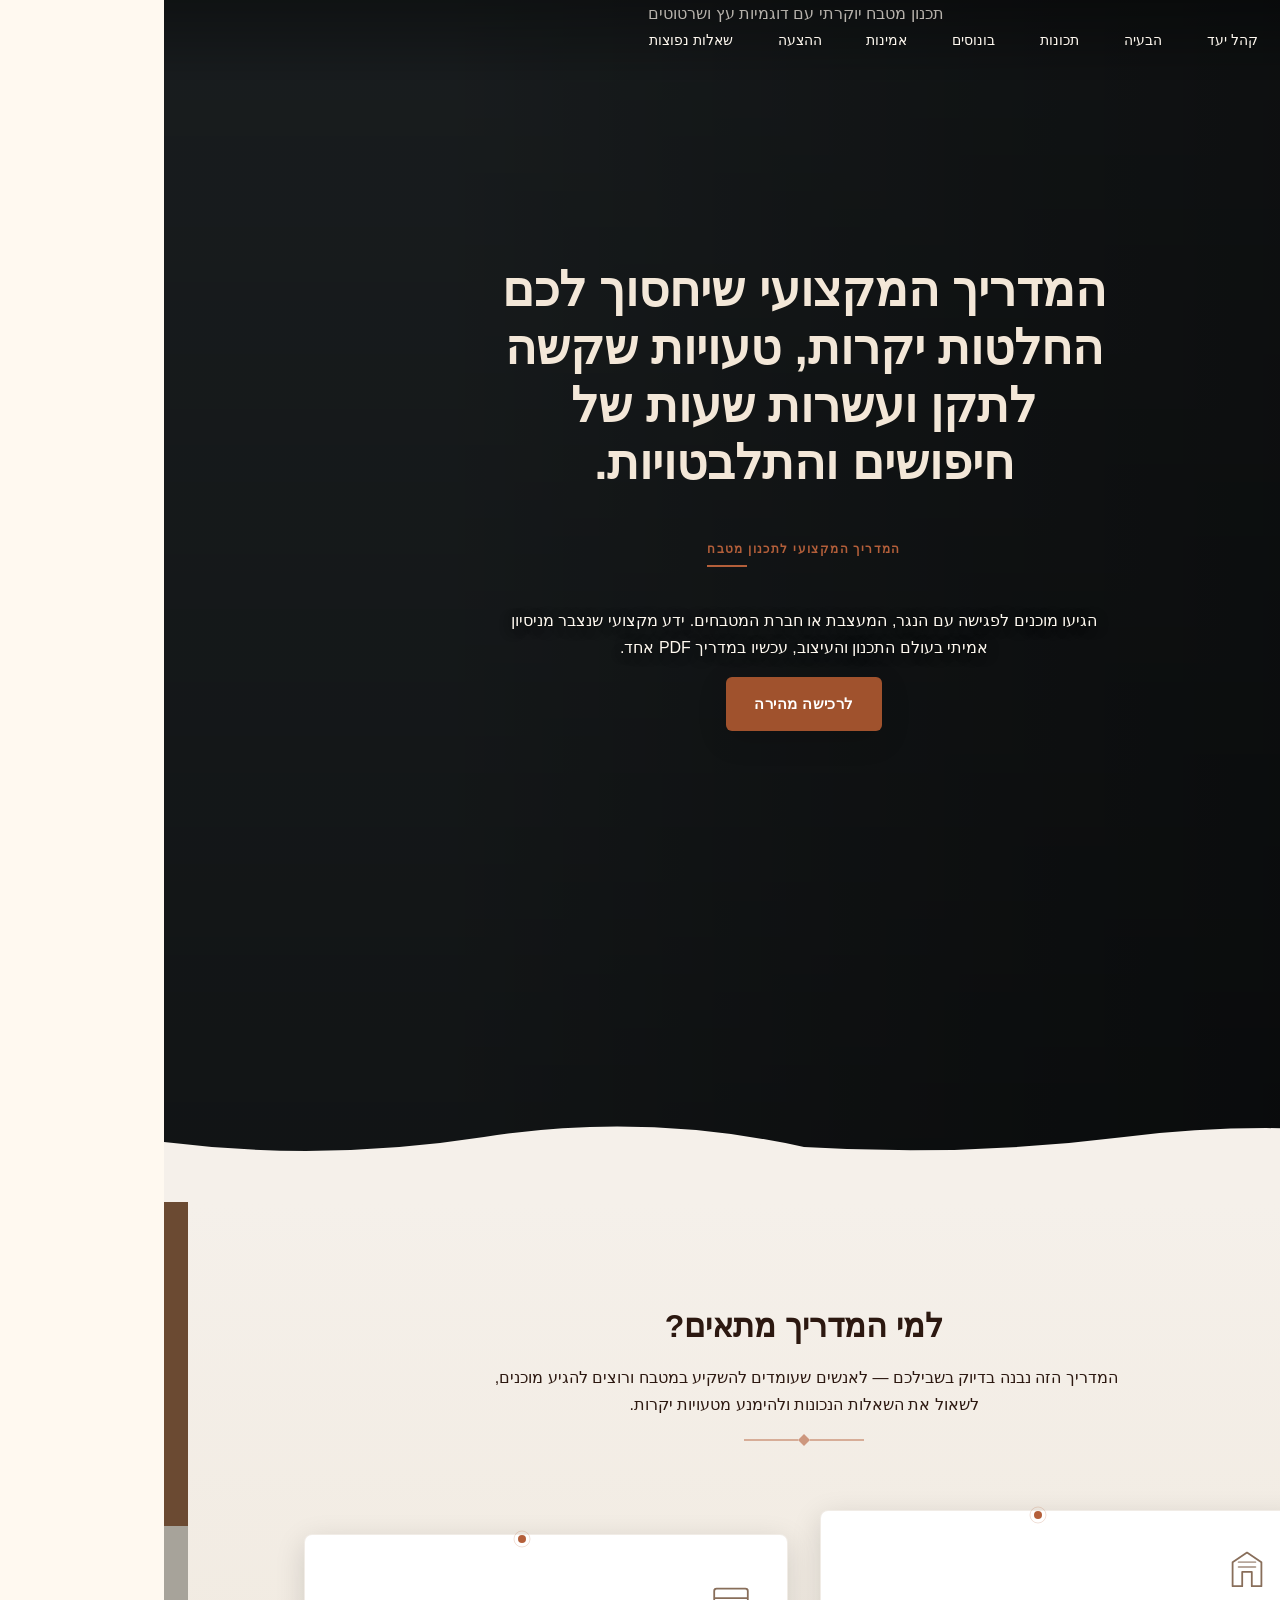
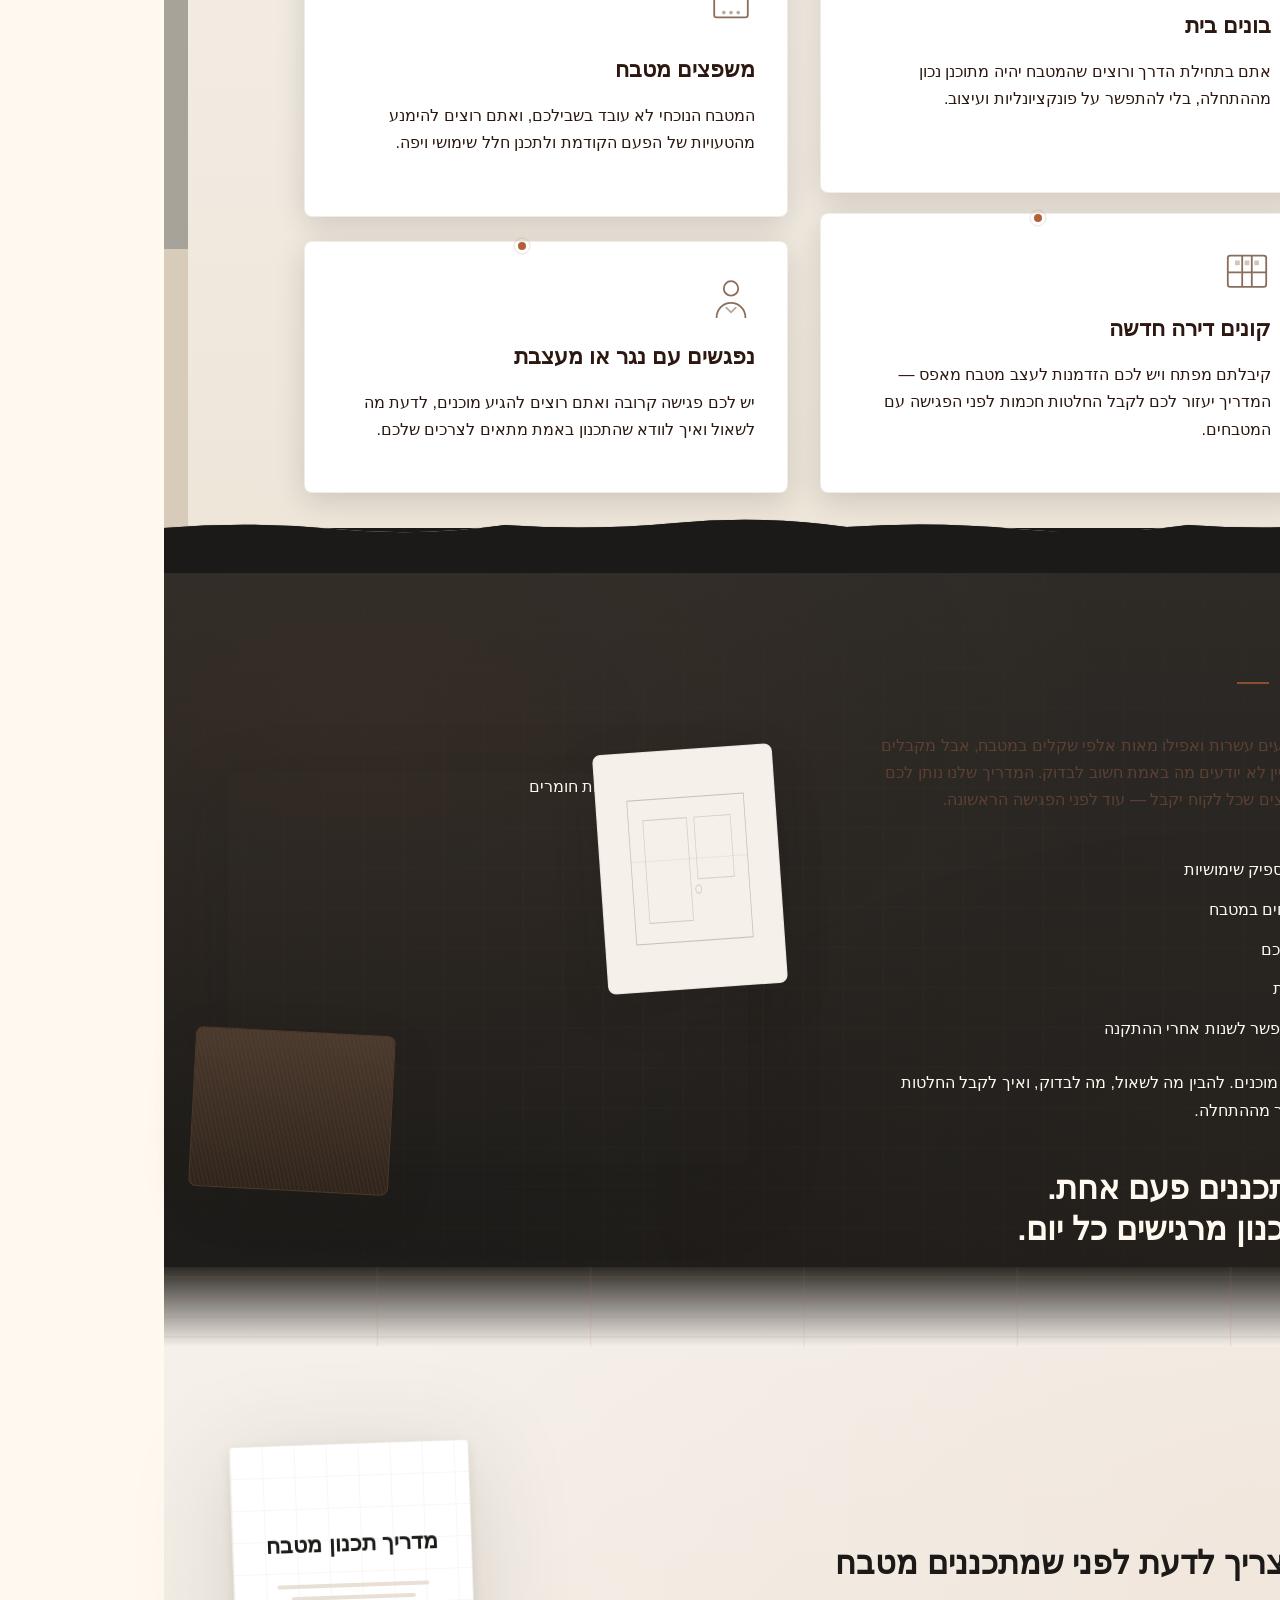
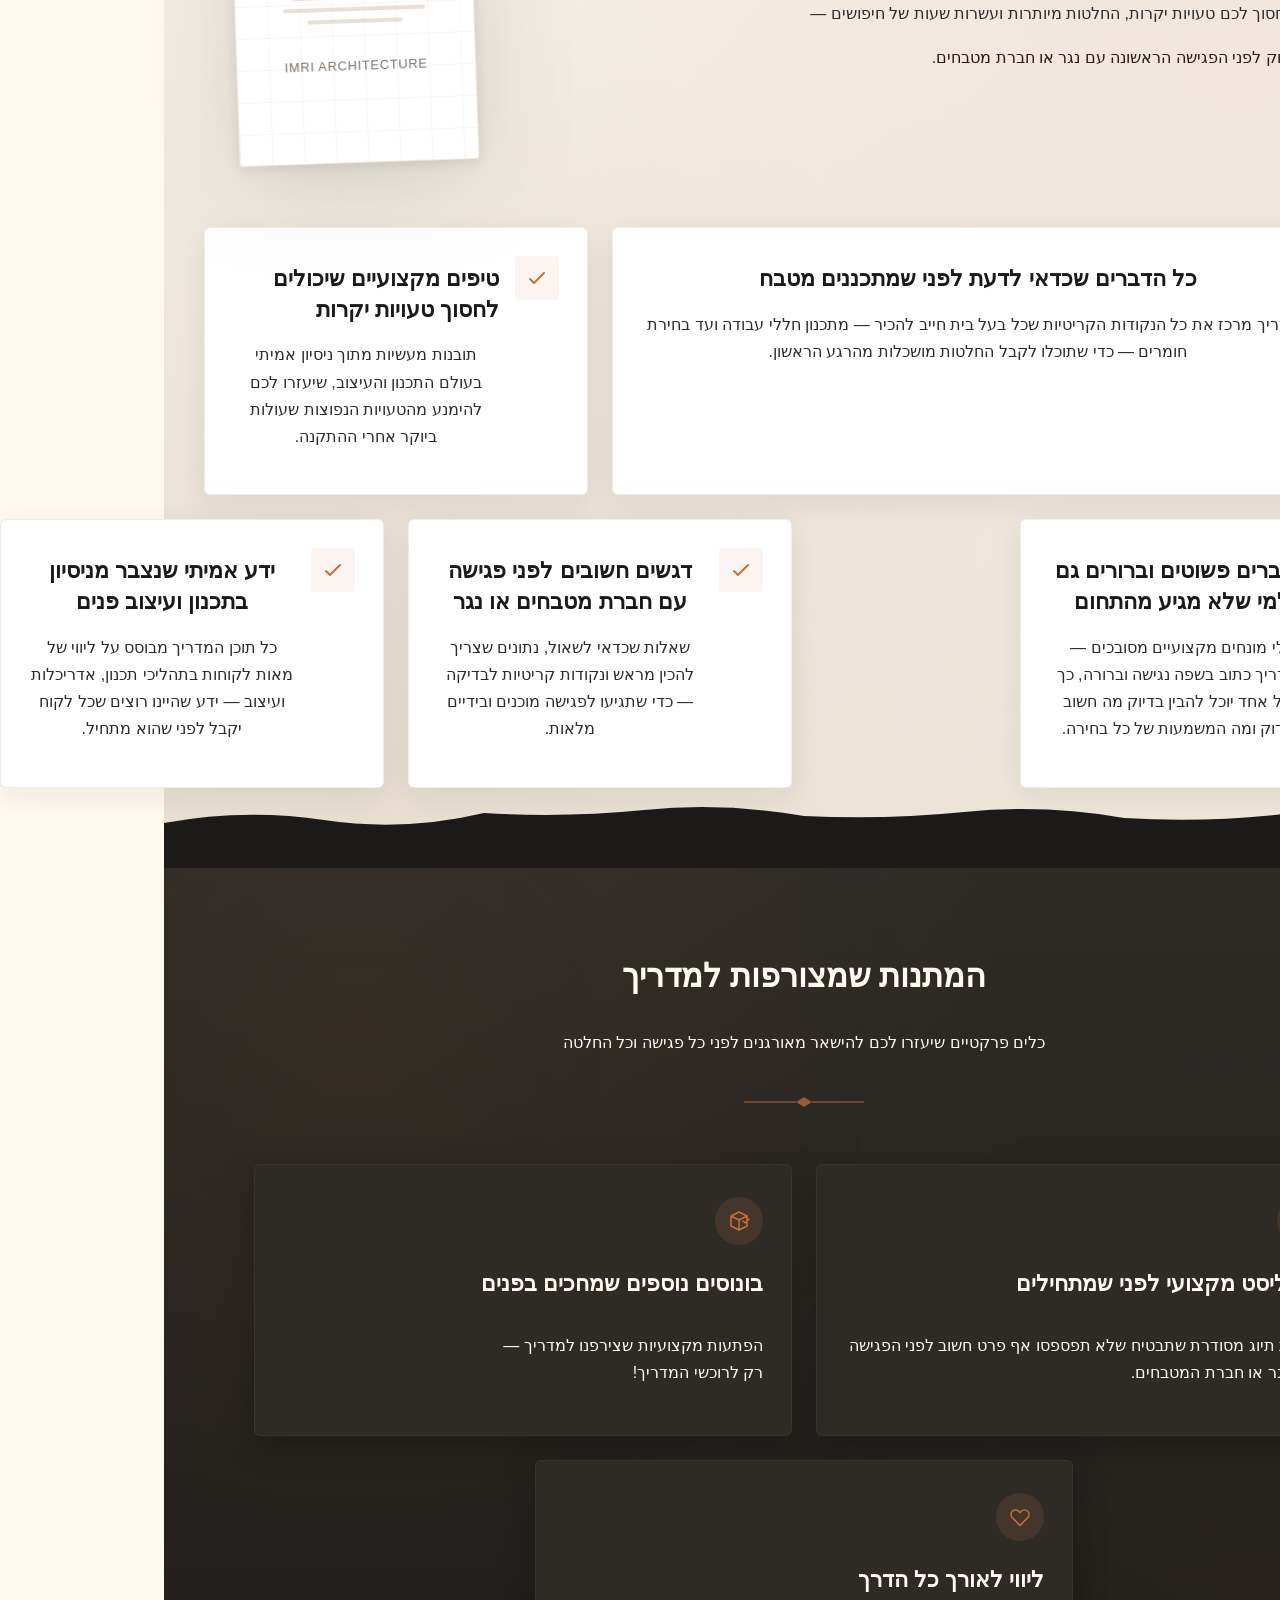
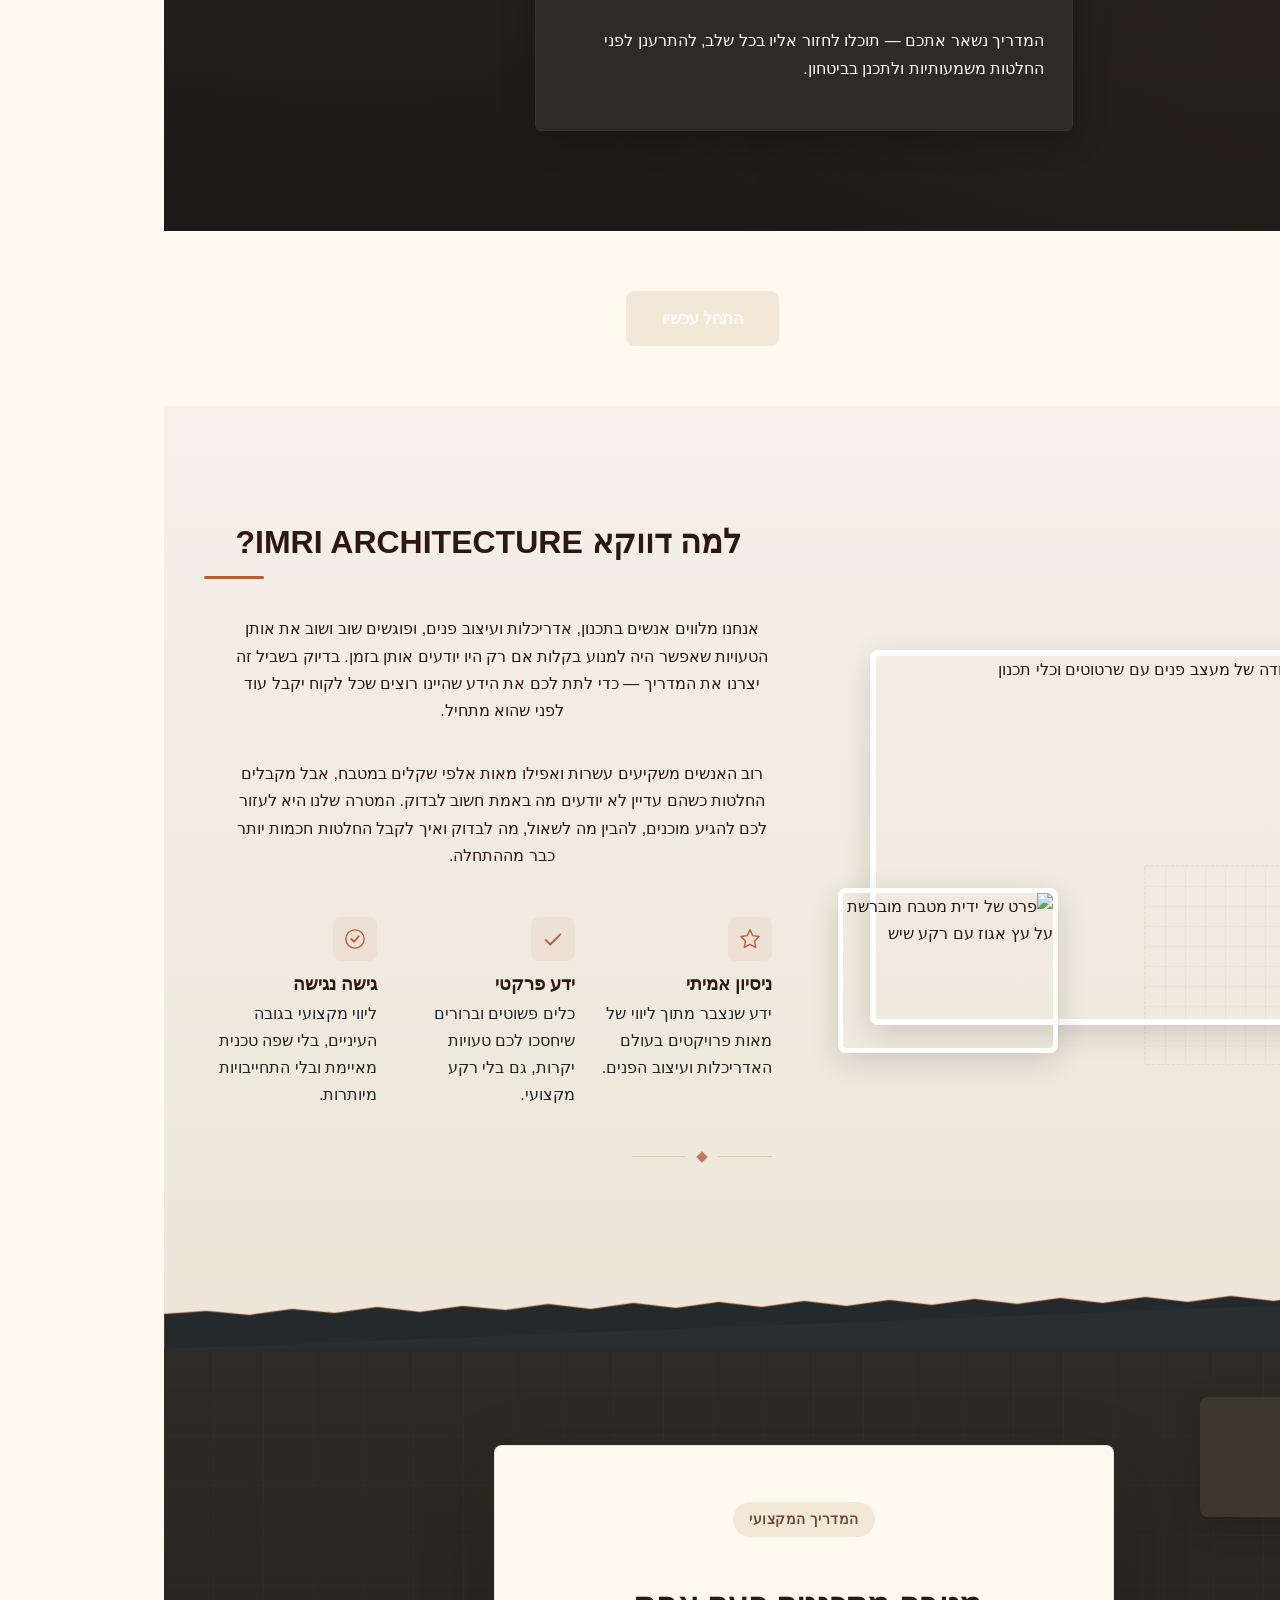
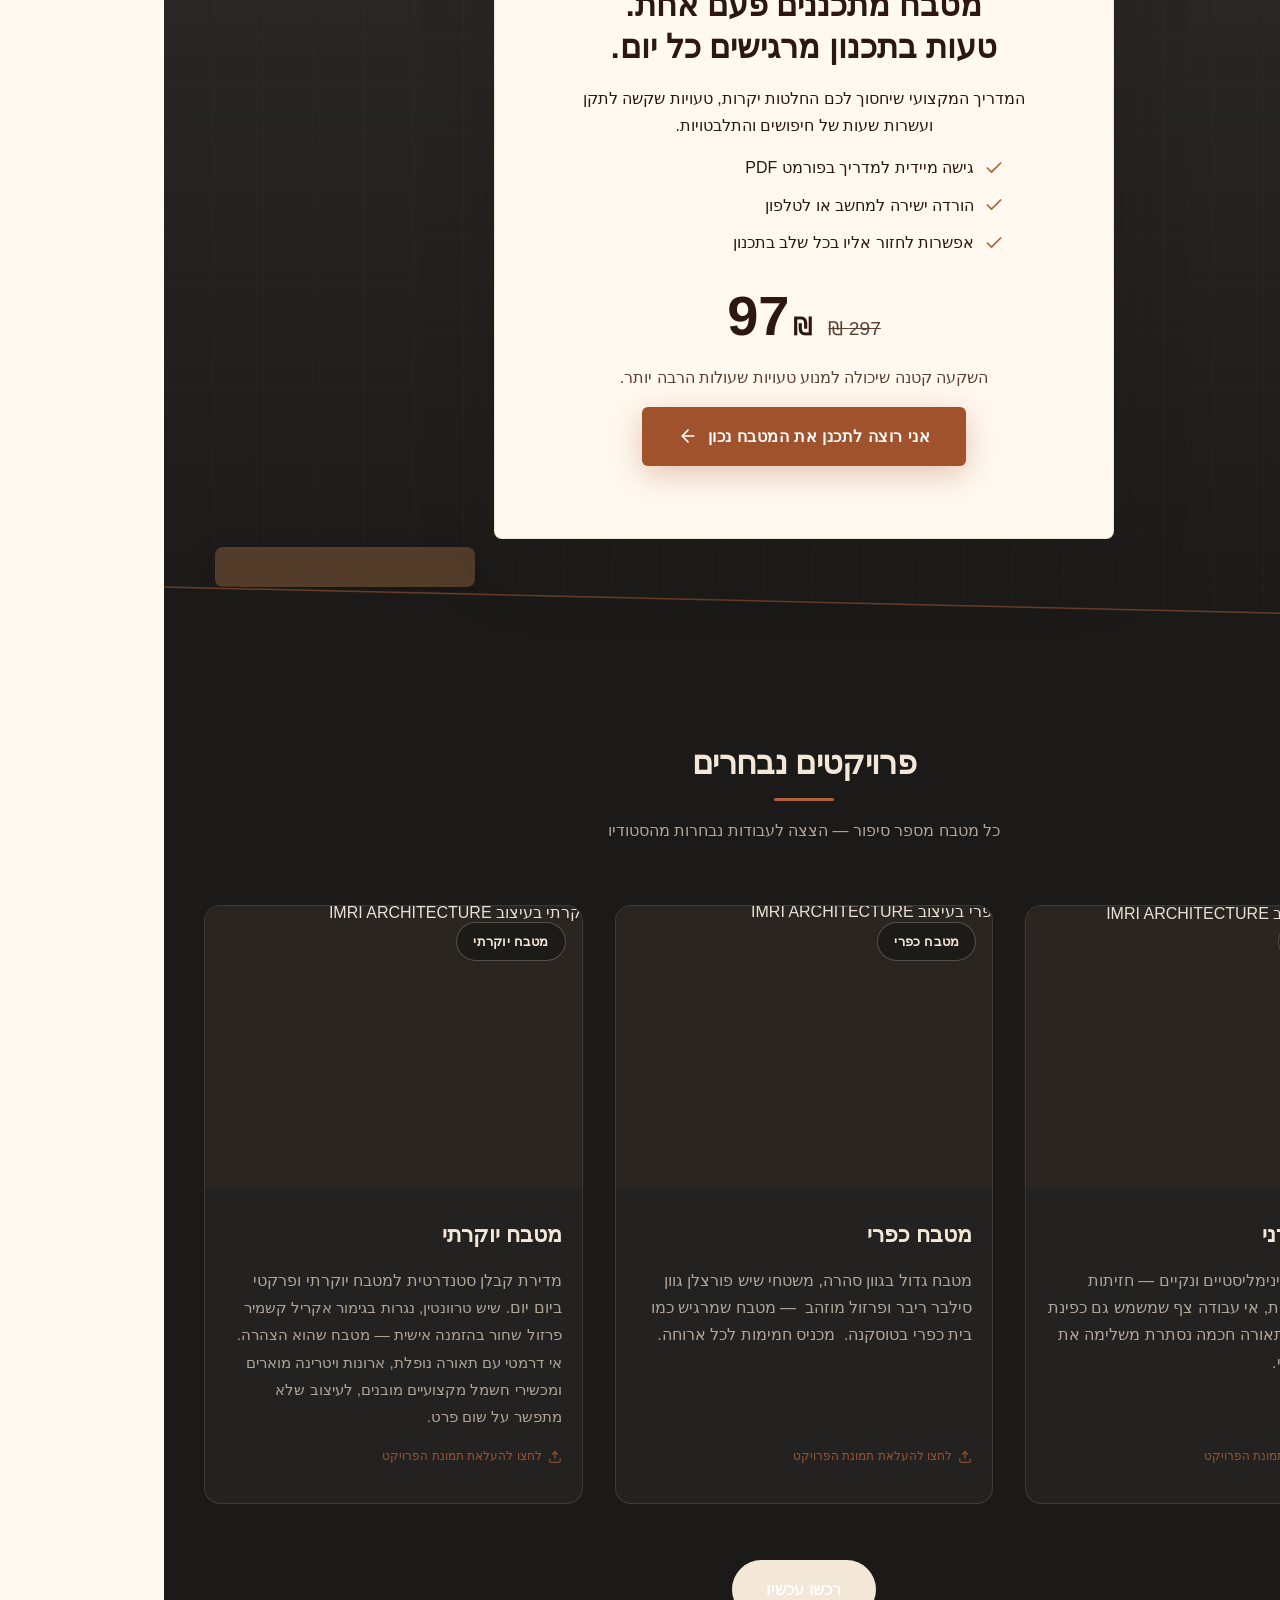
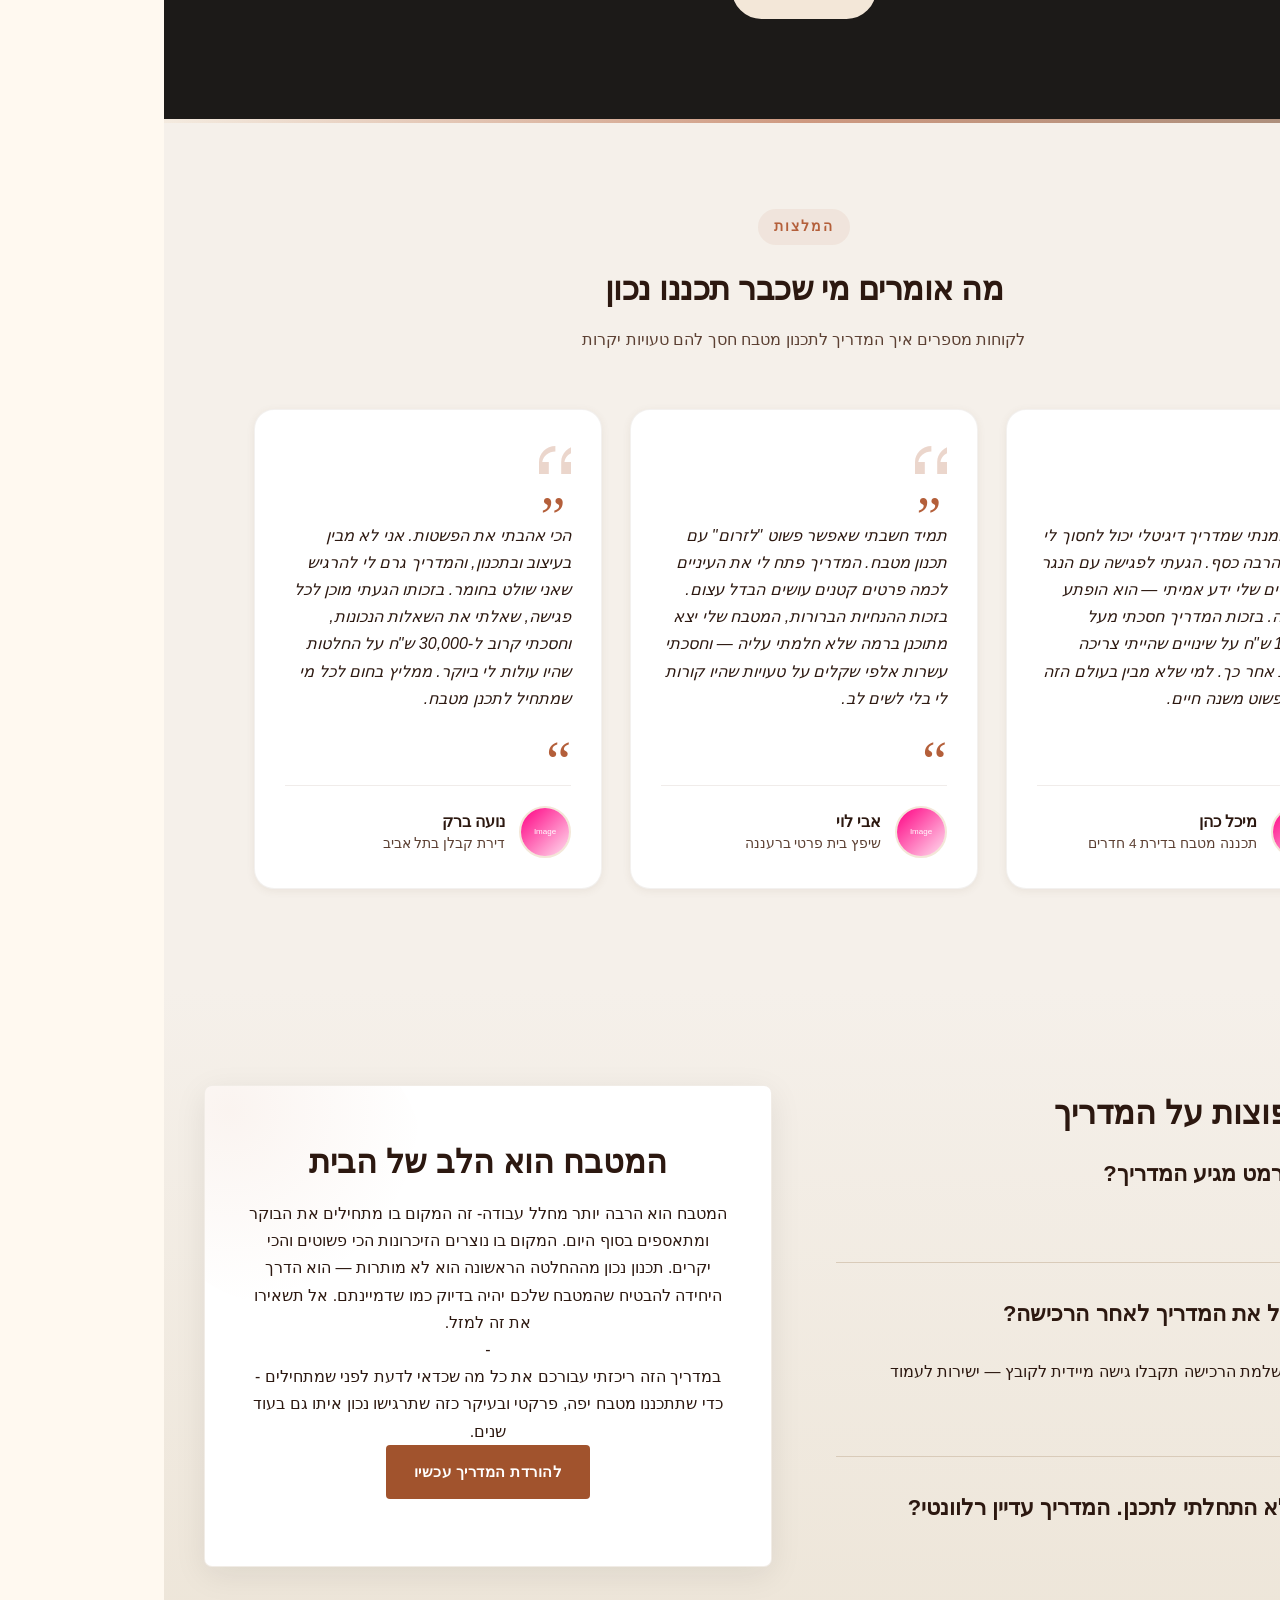
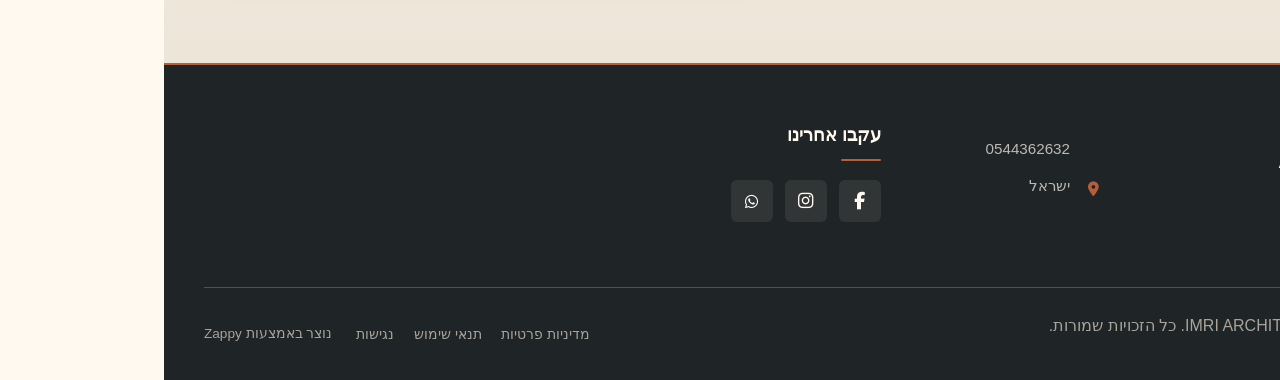
==== commit af7de05a: "Incremental sync: 1 page(s) — update_button" ====
--- a/public/index.html
+++ b/public/index.html
@@ -1 +1 @@
-<!doctype html><html dir="rtl" lang="he"><head><meta charset="UTF-8"><meta content="width=device-width,initial-scale=1" name="viewport"><meta content="index, follow" name="robots"><title>תכנון מטבח מנצח — IMRI</title><meta content="המדריך הדיגיטלי שיחסוך לכם טעויות יקרות בתכנון המטבח. מניסיון של אלפי פרויקטים, אנו מעניקים לכם את הכלים לתכנן נכון מההתחלה. הורידו עכשיו ב-97 ₪ בלבד!" name="description"><meta content="תכנון מטבח, מדריך תכנון מטבח, עיצוב פנים מטבח, אדריכלות מטבח, ייעוץ מטבח מקצועי" name="keywords"><link href="/assets/favicon.ico" rel="icon" type="image/x-icon"><link href="/assets/favicon-16x16.png" rel="icon" type="image/png" sizes="16x16"><link href="/assets/favicon-32x32.png" rel="icon" type="image/png" sizes="32x32"><link href="/assets/favicon-48x48.png" rel="icon" type="image/png" sizes="48x48"><link href="/assets/favicon-192x192.png" rel="icon" type="image/png" sizes="192x192"><link href="/assets/favicon-512x512.png" rel="icon" type="image/png" sizes="512x512"><link href="/assets/apple-touch-icon.png" rel="apple-touch-icon"><script>!function(){"use strict";var t="bab3c1e1-1c79-47ee-a497-6e82688281ee",e="https://api.zappy5.com/api/analytics/track",a=18e5,n=2592e6,o=!0,i=!0,r=!0;var s=function(){var e="zappy_visitor_"+t,a=null;try{if(a=localStorage.getItem(e)){var o=JSON.parse(a),i=Date.now();if(i-o.created<n)return o.lastSeen=i,localStorage.setItem(e,JSON.stringify(o)),o.id}}catch(t){console.warn("Zappy Analytics: LocalStorage not available")}var r="zv_"+Date.now()+"_"+Math.random().toString(36).substr(2,9);try{localStorage.setItem(e,JSON.stringify({id:r,created:Date.now(),lastSeen:Date.now()}))}catch(t){}return r}(),c=function(){var e="zappy_session_"+t,n=null;try{if(n=sessionStorage.getItem(e)){var o=JSON.parse(n),i=Date.now();if(i-o.timestamp<a)return o.timestamp=i,sessionStorage.setItem(e,JSON.stringify(o)),o.id}}catch(t){console.warn("Zappy Analytics: SessionStorage not available")}var r="zs_"+Date.now()+"_"+Math.random().toString(36).substr(2,9);try{sessionStorage.setItem(e,JSON.stringify({id:r,timestamp:Date.now()}))}catch(t){}return r}();function l(a,n){n=n||{};var o={website_id:t,event_type:a,page_path:window.location.pathname,referrer:document.referrer||"direct",visitor_id:s,session_id:c,metadata:n};if(navigator.sendBeacon){var i=new Blob([JSON.stringify(o)],{type:"application/json"});navigator.sendBeacon(e,i)}else fetch(e,{method:"POST",headers:{"Content-Type":"application/json"},body:JSON.stringify(o),keepalive:!0}).catch(function(t){console.warn("Zappy Analytics: Failed to track event",t)})}o&&l("pageview",{title:document.title,url:window.location.href}),i&&document.addEventListener("click",function(t){var e=t.target;if("BUTTON"===e.tagName||e.closest("button")){var a="BUTTON"===e.tagName?e:e.closest("button");l("click",{element:"button",text:a.textContent.trim().substring(0,100),id:a.id||null,class:a.className||null})}else if("A"===e.tagName||e.closest("a")){var n="A"===e.tagName?e:e.closest("a");l("navigation",{element:"link",text:n.textContent.trim().substring(0,100),href:n.href,external:n.hostname!==window.location.hostname})}},!0),r&&document.addEventListener("submit",function(t){var e=t.target;l("form_submit",{form_id:e.id||null,form_name:e.name||null,form_action:e.action||null,form_method:e.method||"GET"})},!0);var m=Date.now();window.addEventListener("beforeunload",function(){l("page_unload",{time_on_page:Math.floor((Date.now()-m)/1e3),page_path:window.location.pathname})}),window.zappyAnalytics={track:l,getVisitorId:function(){return s},getSessionId:function(){return c}}}()</script><script>!function(){"use strict";if(!window.zappyFireMarketingEvent){var t={begin_checkout:"checkout_started",purchase:"checkout_complete",add_to_cart:"add_to_cart",view_product:"view_product"},e={whatsapp_click:{ga4:"contact",meta:"Contact",gtm:"whatsapp_click",ecom:!1},phone_click:{ga4:"contact",meta:"Contact",gtm:"phone_click",ecom:!1},contact_form_submitted:{ga4:"generate_lead",meta:"Lead",gtm:"contact_form_submitted",ecom:!1},checkout_started:{ga4:"begin_checkout",meta:"InitiateCheckout",gtm:"begin_checkout",ecom:!0},checkout_complete:{ga4:"purchase",meta:"Purchase",gtm:"purchase",ecom:!0},product_inquiry:{ga4:"generate_lead",meta:"Lead",gtm:"product_inquiry",ecom:!1},add_to_cart:{ga4:"add_to_cart",meta:"AddToCart",gtm:"add_to_cart",ecom:!0},view_product:{ga4:"view_item",meta:"ViewContent",gtm:"view_item",ecom:!0}};window.zappyFireMarketingEvent=function(r,o,u){try{u=u||{};var p=t[r]||r,d=e[p];if(!d)return;if((o=o||{}).pagePath||o.page_path||(o.pagePath=a()),"checkout_complete"===p){var l=String(o.orderId||o.order_id||o.transaction_id||"");if(l&&function(t){if(!t)return!1;try{return"1"===sessionStorage.getItem(i(t))}catch(t){return!1}}(l))return;l&&function(t){if(t)try{sessionStorage.setItem(i(t),"1")}catch(t){}}(l)}if(!u.skipFirstParty)try{window.zappyAnalytics&&"function"==typeof window.zappyAnalytics.track&&window.zappyAnalytics.track(p,o)}catch(t){}try{if(window.dataLayer=window.dataLayer||[],d.ecom){var _=c(p,o),m={};_.transaction_id&&(m.transaction_id=_.transaction_id),null!=_.value&&(m.value=_.value),_.currency&&(m.currency=_.currency),_.items&&(m.items=_.items),window.dataLayer.push({event:d.gtm,ecommerce:m}),"checkout_complete"!==p&&"checkout_started"!==p||window.dataLayer.push({event:p,ecommerce:m})}else{var s={event:d.gtm};for(var h in o)Object.prototype.hasOwnProperty.call(o,h)&&(s[h]=o[h]);window.dataLayer.push(s)}}catch(t){}try{"function"==typeof window.gtag&&window.gtag("event",d.ga4,c(p,o))}catch(t){}try{"function"==typeof window.fbq&&window.fbq("track",d.meta,function(t,e){for(var r=n(e=e||{}),a=parseFloat(null!=e.value?e.value:null!=e.total?e.total:0)||0,c=String(e.currency||"USD").toUpperCase(),i=[],o=0,u=0;u<r.length;u++)r[u].item_id&&i.push(r[u].item_id),o+=r[u].quantity||1;if("checkout_complete"===t)return{value:a,currency:c,content_ids:i.length?i:void 0,content_type:"product",num_items:o||void 0,order_id:String(e.order_id||e.orderId||e.transaction_id||e.orderNumber||"")||void 0};if("checkout_started"===t)return{value:a,currency:c,content_ids:i.length?i:void 0,content_type:"product",num_items:o||parseInt(null!=e.itemCount?e.itemCount:0,10)||void 0};if("add_to_cart"===t){var p=String(e.productId||e.product_id||i[0]||"");return{value:a||(r[0]?r[0].price*r[0].quantity:0),currency:c,content_ids:p?[p]:i.length?i:void 0,content_type:"product",content_name:e.productName||e.product_name||r[0]&&r[0].item_name,num_items:parseInt(null!=e.quantity?e.quantity:o||1,10)||1}}if("view_product"===t){var d=String(e.productId||e.product_id||i[0]||"");return{value:a||parseFloat(null!=e.price?e.price:0)||0,currency:c,content_ids:d?[d]:i.length?i:void 0,content_type:"product",content_name:e.productName||e.product_name||r[0]&&r[0].item_name}}return"whatsapp_click"===t||"phone_click"===t?{content_name:"whatsapp_click"===t?"WhatsApp":"Phone",content_category:"contact"}:"contact_form_submitted"===t||"product_inquiry"===t?{content_name:"product_inquiry"===t?"Product inquiry":"Contact form",content_category:e.productName||e.product_name||void 0}:e}(p,o))}catch(t){}}catch(t){}};var r=Object.create(null);document.addEventListener("click",function(t){try{var e=t.target;if(!e)return;var r=u(e,".whatsapp-float, a.whatsapp-float, [data-zappy-whatsapp]"),n=function(t){for(var e=t;e&&e!==document;){if("A"===e.tagName)return e;e=e.parentElement}return null}(e),c=n&&n.href||"";if(r||n&&function(t){if(!t)return!1;var e=String(t).toLowerCase();return-1!==e.indexOf("wa.me/")||-1!==e.indexOf("api.whatsapp.com")||-1!==e.indexOf("whatsapp.com/send")||0===e.indexOf("whatsapp:")}(c)){if(!o("wa:"+c)){var i=r?"float":"link";window.zappyFireMarketingEvent("whatsapp_click",{source:i,href:c||null,pagePath:a()})}return}var p=u(e,".phone-header-btn, .nav-phone-btn, .call-btn, [data-zappy-phone]"),d="";if(n&&n.href&&0===String(n.href).toLowerCase().indexOf("tel:")?d=n.href:p&&p.href&&0===String(p.href).toLowerCase().indexOf("tel:")&&(d=p.href),p||d){var l="";return d&&(l=String(d).replace(/^tel:/i,"").trim()),void(o("tel:"+(l||p&&p.id||"btn"))||window.zappyFireMarketingEvent("phone_click",{source:p?"button":"link",phone:l||null,href:d||null,pagePath:a()}))}}catch(t){}},!0)}function a(){try{if(window.ZAPPY_CONFIG&&window.ZAPPY_CONFIG.currentPagePath)return window.ZAPPY_CONFIG.currentPagePath}catch(t){}try{return window.location.pathname||"/"}catch(t){return"/"}}function n(t){var e=(t=t||{}).items||t.cartItems||t.cart_items||t.lineItems||[];Array.isArray(e)||(e=[]);for(var r=[],a=0;a<e.length;a++){var n=e[a];if(n&&"object"==typeof n){var c=String(n.item_id||n.productId||n.product_id||n.id||"").trim(),i=String(n.item_name||n.productName||n.product_name||n.name||"").trim(),o=parseFloat(null!=n.price?n.price:null!=n.unitPrice?n.unitPrice:0)||0,u=Math.max(1,parseInt(null!=n.quantity?n.quantity:null!=n.qty?n.qty:1,10)||1);(c||i)&&r.push({item_id:c||i,item_name:i||c,price:o,quantity:u})}}return r}function c(t,e){var r=n(e=e||{}),c=parseFloat(null!=e.value?e.value:null!=e.total?e.total:0)||0,i=String(e.currency||"USD").toUpperCase();if("checkout_complete"===t)return{transaction_id:String(e.transaction_id||e.orderId||e.order_id||e.orderNumber||"")||void 0,value:c,currency:i,items:r};if("checkout_started"===t)return{value:c,currency:i,items:r};if("add_to_cart"===t){var o=r.length?r:[{item_id:String(e.productId||e.product_id||""),item_name:String(e.productName||e.product_name||""),price:parseFloat(null!=e.value?e.value:null!=e.price?e.price:0)||0,quantity:parseInt(null!=e.quantity?e.quantity:1,10)||1}].filter(function(t){return t.item_id||t.item_name});return{value:c||(o[0]?o[0].price*o[0].quantity:0),currency:i,items:o}}if("view_product"===t){var u=r.length?r:[{item_id:String(e.productId||e.product_id||""),item_name:String(e.productName||e.product_name||""),price:parseFloat(null!=e.price?e.price:null!=e.value?e.value:0)||0,quantity:1}].filter(function(t){return t.item_id||t.item_name});return{currency:i,value:c||(u[0]?u[0].price:0),items:u}}return"whatsapp_click"===t||"phone_click"===t?{method:"whatsapp_click"===t?"whatsapp":"phone",page_path:e.pagePath||a()}:"contact_form_submitted"===t||"product_inquiry"===t?{page_path:e.pagePath||a()}:e}function i(t){return"zappy_purchase_fired_"+String(t||"")}function o(t){var e=Date.now();return!!(r[t]&&e-r[t]<800)||(r[t]=e,!1)}function u(t,e){return t&&t.closest?t.closest(e):null}}()</script><meta content="תכנון מטבח מנצח — IMRI" property="og:title"><meta content="המדריך הדיגיטלי שיחסוך לכם טעויות יקרות בתכנון המטבח. מניסיון של אלפי פרויקטים, אנו מעניקים לכם את הכלים לתכנן נכון מההתחלה. הורידו עכשיו ב-97 ₪ בלבד!" property="og:description"><meta content="summary_large_image" name="twitter:card"><meta content="תכנון מטבח מנצח — IMRI" name="twitter:title"><meta content="המדריך הדיגיטלי שיחסוך לכם טעויות יקרות בתכנון המטבח. מניסיון של אלפי פרויקטים, אנו מעניקים לכם את הכלים לתכנן נכון מההתחלה. הורידו עכשיו ב-97 ₪ בלבד!" name="twitter:description"><script type="application/ld+json">{"@context":"https://schema.org","@graph":[{"@type":"LocalBusiness","@id":"https://imriarchitecture.co.il#organization","name":"IMRI ARCHITECTURE","url":"https://imriarchitecture.co.il","description":"IMRI is an interior design and architecture firm that created a professional digital guide (PDF) for kitchen planning, priced at 97 ₪ (discounted from 297 ₪). The brand positions itself as an experienced, knowledgeable partner that helps homeowners avoid costly planning mistakes before they begin. The guide is practical and accessible, aimed at people who are about to invest heavily in a kitchen renovation or new build. The tone is warm, professional, and empowering — focused on saving clients time, money, and stress through expert knowledge accumulated from real-world design experience.","address":{"@type":"PostalAddress","streetAddress":"ישראל"},"contactPoint":[{"@type":"ContactPoint","contactType":"customer service","email":"Imriarch@gmail.com","telephone":"0544362632"}]},{"@type":"WebSite","@id":"https://imriarchitecture.co.il#website","url":"https://imriarchitecture.co.il","name":"IMRI ARCHITECTURE","publisher":{"@id":"https://imriarchitecture.co.il#organization"}}]}</script><meta content="website" property="og:type"><meta content="he_IL" property="og:locale"><style>.skip-link{position:absolute;top:0;left:0;transform:translateY(-200%);padding:12px 18px;background:var(--bg-dark,#1a1a1a);color:var(--text-light,#fff);font-weight:600;border-radius:0 0 8px 0;z-index:10000}.skip-link:focus{transform:none;outline:2px solid var(--ring,#fff);outline-offset:2px}:focus-visible{outline:2px solid var(--ring,currentColor);outline-offset:3px}</style><link href="/assets/favicon.ico" rel="icon" type="image/x-icon"><link href="/assets/favicon-16x16.png" rel="icon" type="image/png" sizes="16x16"><link href="/assets/favicon-32x32.png" rel="icon" type="image/png" sizes="32x32"><link href="/assets/favicon-48x48.png" rel="icon" type="image/png" sizes="48x48"><link href="/assets/favicon-192x192.png" rel="icon" type="image/png" sizes="192x192"><link href="/assets/favicon-512x512.png" rel="icon" type="image/png" sizes="512x512"><link href="/assets/apple-touch-icon.png" rel="apple-touch-icon"><link href="https://cdn.jsdelivr.net/npm/vanilla-cookieconsent@3/dist/cookieconsent.css" rel="stylesheet"><style data-zappy-section-v2-css="true">.index-bonuses-section{position:relative;background-color:#1c1a18;background-image:radial-gradient(circle at 15% 20%,rgba(196,112,63,.06) 0,transparent 50%),radial-gradient(circle at 85% 80%,rgba(107,74,50,.08) 0,transparent 50%),linear-gradient(180deg,#2e2b27 0,#1c1a18 100%);color:var(--text-light);padding:80px 24px 100px;overflow:hidden;direction:rtl;text-align:right}.index-bonuses-section .bonuses-container{position:relative;z-index:2;max-width:1100px;margin:0 auto;display:flex;flex-direction:column;align-items:center;gap:48px}.index-bonuses-section .bonuses-header{text-align:center;max-width:700px;margin:0 auto;display:flex;flex-direction:column;align-items:center;gap:16px}.index-bonuses-section .bonuses-title{font-family:'Noto Serif Hebrew','Frank Ruhl Libre',serif;font-size:2rem;font-weight:600;line-height:1.25;color:var(--text-light);margin:0;text-align:center}.index-bonuses-section .bonuses-subtitle{font-family:'Noto Sans Hebrew',Assistant,sans-serif;font-size:1.05rem;font-weight:400;line-height:1.8;color:var(--text-muted);margin:0;text-align:center;max-width:600px}.index-bonuses-section .bonuses-ornament{display:flex;justify-content:center;align-items:center;margin-top:8px}.index-bonuses-section .bonuses-ornament svg{display:block}.index-bonuses-section .bonuses-grid{display:grid;grid-template-columns:repeat(3,1fr);gap:24px;width:100%;margin-top:8px}.index-bonuses-section .bonus-card{background:#2e2b27;border-radius:6px;box-shadow:0 8px 32px rgba(0,0,0,.25);padding:2rem 1.75rem;border:1px solid rgba(58,53,48,.8);display:flex;flex-direction:column;align-items:flex-start;gap:16px;transition:transform .3s ease,box-shadow .3s ease,border-color .3s ease;text-align:right;min-width:0}.index-bonuses-section .bonus-card:hover{transform:translateY(-6px);box-shadow:0 16px 48px rgba(160,82,45,.28);border-color:rgba(196,112,63,.4)}.index-bonuses-section .bonus-icon-wrapper{display:flex;align-items:center;justify-content:center;width:48px;height:48px;border-radius:50%;background:rgba(196,112,63,.15);color:#c4703f;flex-shrink:0}.index-bonuses-section .bonus-icon{width:24px;height:24px;stroke:currentColor}.index-bonuses-section .bonus-card-title{font-family:'Noto Serif Hebrew','Frank Ruhl Libre',serif;font-size:1.4rem;font-weight:600;line-height:1.35;color:var(--text-light);margin:0;text-align:right}.index-bonuses-section .bonus-card-desc{font-family:'Noto Sans Hebrew',Assistant,sans-serif;font-size:.95rem;font-weight:400;line-height:1.75;color:var(--text-muted);margin:0;text-align:right}.index-bonuses-section .bonuses-image{width:100%;max-width:800px;height:auto;border-radius:6px;box-shadow:0 24px 72px rgba(28,26,24,.22);border:1px solid rgba(58,53,48,.6);margin-top:16px;object-fit:cover;aspect-ratio:3/2}.index-bonuses-section .bonuses-bg-pattern{position:absolute;bottom:0;left:0;width:100%;height:100%;pointer-events:none;z-index:0;opacity:.5;mask-image:linear-gradient(to top,rgba(0,0,0,0.2) 0%,rgba(0,0,0,0) 60%);-webkit-mask-image:linear-gradient(to top,rgba(0,0,0,0.2) 0%,rgba(0,0,0,0) 60%)}@media (max-width:768px){.index-bonuses-section{padding:100px 16px 60px}.index-bonuses-section .bonuses-container{gap:36px}.index-bonuses-section .bonuses-grid{grid-template-columns:1fr!important;gap:20px}.index-bonuses-section .bonus-card{padding:1.5rem}.index-bonuses-section .bonuses-title{font-size:1.75rem}.index-bonuses-section .bonuses-subtitle{font-size:1rem}.index-bonuses-section .bonuses-image{max-width:100%;margin-top:8px}}</style><style id="zappy-critical-above-fold-css">html{box-sizing:border-box;-webkit-text-size-adjust:100%}*,::after,::before{box-sizing:inherit}body{margin:0;min-width:320px;overflow-x:clip}img,svg,video{max-width:100%;height:auto}main{display:block}.container{width:min(100% - 32px,1200px);margin-inline:auto}.navbar,header .navbar,header[role=banner],nav.navbar{position:relative;z-index:1000;width:100%}.nav-container,.navbar .container{display:flex;align-items:center;justify-content:space-between;min-height:64px}.logo,.logo-link img{display:block;width:35px;height:35px;object-fit:contain}#navMenu,.nav-menu{list-style:none;margin:0;padding:0}#navMenu a,.nav-menu a,.navbar .nav-links a,.navbar a{color:inherit;text-decoration:none}#navMenu .sub-menu,.nav-menu .sub-menu,.navbar .sub-menu{display:none}.fa,.fa-brands,.fa-regular,.fa-solid,.fab,.far,.fas{display:inline-block;min-width:1em;text-align:center}html:not(#zappy-noop) .navbar:has(.nav-ecommerce-icons)>.phone-header-btn,html:not(#zappy-noop)[data-zappy-site-type=ecommerce] .phone-header-btn{display:none!important;visibility:hidden!important;width:0!important;height:0!important;pointer-events:none!important}.zappy-preview-empty-store-cta{display:none!important;visibility:hidden!important;height:0!important;max-height:0!important;overflow:hidden!important;margin:0!important;padding:0!important;border:0!important;box-shadow:none!important}.zappy-catalog-menu{background:var(--surface-color,var(--surface,linear-gradient(135deg,#f8f9fa 0,#fff 100%)));border-bottom:1px solid var(--border-color,#e5e7eb);padding:0;position:sticky;top:0;z-index:90}.zappy-catalog-menu.rtl,.zappy-catalog-menu[dir=rtl]{direction:rtl}.zappy-catalog-menu.ltr,.zappy-catalog-menu[dir=ltr]{direction:ltr}.catalog-menu-container{max-width:1440px;margin:0 auto;display:flex;align-items:center;gap:8px;padding:10px 24px;overflow:visible}.catalog-menu-categories,.catalog-menu-list{display:flex;align-items:center;gap:4px;flex-wrap:wrap;margin:0;padding:0;list-style:none}.catalog-menu-item{display:inline-flex;align-items:center;padding:8px 16px;font-size:14px;font-weight:500;color:var(--text-color,var(--text,#374151));text-decoration:none;border-radius:20px;white-space:nowrap}.catalog-menu-all{background:var(--primary-color,var(--primary,#111));color:var(--text-light,#fff)!important}.catalog-menu-parent{position:relative;display:inline-flex;align-items:center}.catalog-menu-trigger{display:inline-flex;align-items:center;gap:6px}.catalog-menu-chevron{flex-shrink:0}.catalog-menu-parent>.sub-menu{display:none!important;visibility:hidden!important;opacity:0!important;pointer-events:none!important}.hero-section,.index-hero-section,section[class*=hero]{position:relative;overflow:hidden;min-height:560px}.hero-bg-image,.hero-bg-wrapper,section[class*=hero] [class*=hero-bg]{position:absolute;inset:0;width:100%;height:100%}.hero-bg-image img,.hero-bg-wrapper img,section[class*=hero] [data-hero-bg],section[class*=hero] img[data-hero-background=true]{width:100%!important;height:100%!important;object-fit:cover!important;display:block}.hero-content,section[class*=hero] .container{position:relative;z-index:2}@media(max-width:768px){:root{--header-height:72px;--total-header-height:72px;--zappy-mobile-menu-top:72px}html[data-zappy-site-type=ecommerce] body{padding-top:var(--total-header-height,72px)}html[data-zappy-site-type=ecommerce] body>.navbar:not(.zappy-catalog-menu),html[data-zappy-site-type=ecommerce] body>nav.navbar{position:fixed!important;top:0;left:0;right:0;z-index:100000;width:100%;margin-bottom:0}.zappy-catalog-menu{position:fixed;top:var(--header-height,72px);left:0;right:0;z-index:99999}.nav-container,.navbar .container{min-height:60px}#navMenu,.nav-menu{max-width:100vw;overflow-x:hidden}.hero-section,.index-hero-section,section[class*=hero]{min-height:100svh}.hero-bg-image,.hero-bg-wrapper,.hero-scrim{min-height:100svh}}</style><link href="/styles.css" rel="preload" as="style"><link href="/styles.css" rel="stylesheet" media="print" onload='this.media="all"'><noscript><link href="/styles.css" rel="stylesheet"></noscript><script>window.ZAPPY_WEBSITE_ID="bab3c1e1-1c79-47ee-a497-6e82688281ee",window.ZAPPY_API_BASE="https://api.zappy5.com"</script><link href="/assets/site-index-hero-image-1.webp" rel="preload" as="image" fetchpriority="high"><style id="zappy-dropdown-submenu-styles">#navMenu li:has(.sub-menu),.nav-menu li:has(.sub-menu),.navbar li:has(.sub-menu),nav li:has(.sub-menu){position:relative}#navMenu .sub-menu,.nav-menu .sub-menu,.navbar .sub-menu,nav .sub-menu{display:block!important;position:absolute!important;top:100%;left:0;min-width:220px;border-radius:8px;box-shadow:0 8px 25px rgba(0,0,0,.15);padding:8px 0;opacity:0;visibility:hidden;transform:translateY(10px);transition:all .3s ease;z-index:1000;list-style:none;pointer-events:none}#navMenu li:hover>.sub-menu,.nav-menu li:hover>.sub-menu,.navbar li:hover>.sub-menu,nav li:hover>.sub-menu{opacity:1!important;visibility:visible!important;transform:translateY(0)!important;pointer-events:auto!important}.sub-menu li{list-style:none;margin:0;padding:0}.sub-menu a{display:block!important;padding:10px 16px!important;color:var(--text-dark,#333)!important;font-weight:500;text-decoration:none;white-space:nowrap;transition:background-color .2s}.sub-menu .zappy-nav-child>a{padding-left:28px!important;font-size:.9em!important;opacity:.85!important}[dir=rtl] .sub-menu .zappy-nav-child>a,html[lang=ar] .sub-menu .zappy-nav-child>a,html[lang=he] .sub-menu .zappy-nav-child>a{padding-left:10px!important;padding-right:28px!important}.sub-menu .zappy-nav-parent>a{font-weight:600!important}.sub-menu a:hover{background-color:#f5f5f5}[dir=rtl] .nav-menu .sub-menu,[dir=rtl] .navbar .sub-menu,[dir=rtl] nav .sub-menu,html[lang=ar] .nav-menu .sub-menu,html[lang=ar] .navbar .sub-menu,html[lang=ar] nav .sub-menu,html[lang=he] .nav-menu .sub-menu,html[lang=he] .navbar .sub-menu,html[lang=he] nav .sub-menu{left:auto!important;right:0!important}.sub-menu:empty,.sub-menu:not(:has(li)):not(:has(> a)),.sub-menu:not(:has(li:not(.zappy-hidden-menu-item))):not(:has(> a)){display:none!important;opacity:0!important;visibility:hidden!important;pointer-events:none!important}li:has(.menu-group-title):hover>.sub-menu{opacity:1!important;visibility:visible!important;transform:translateY(0)!important;pointer-events:auto!important}#navMenu>li>.menu-group-title,.nav-menu>li>.menu-group-title{display:inline-block;padding:.5rem 1rem;cursor:default;user-select:none}@media (max-width:768px){#navMenu .sub-menu,.nav-menu .sub-menu,.navbar .sub-menu,nav .sub-menu{position:static!important;transform:none!important;box-shadow:none!important;background:0 0!important;max-height:0;overflow:hidden;opacity:0;visibility:hidden;transition:max-height .3s ease,opacity .3s ease;padding:0!important;border-radius:0!important}#navMenu .sub-menu.mobile-expanded,.nav-menu .sub-menu.mobile-expanded,.navbar .sub-menu.mobile-expanded{max-height:none!important;overflow-y:visible!important;opacity:1!important;visibility:visible!important;padding:8px 0 8px 16px!important}[dir=rtl] .sub-menu.mobile-expanded,html[lang=he] .sub-menu.mobile-expanded{padding:8px 16px 8px 0!important}#navMenu li:hover>.sub-menu,.nav-menu li:hover>.sub-menu,.navbar li:hover>.sub-menu,nav li:hover>.sub-menu{opacity:0;visibility:hidden;pointer-events:none}#navMenu li>.sub-menu.mobile-expanded,.nav-menu li>.sub-menu.mobile-expanded,.navbar li>.sub-menu.mobile-expanded,nav li>.sub-menu.mobile-expanded{opacity:1!important;visibility:visible!important;pointer-events:auto!important}#navMenu li:has(.sub-menu),.nav-menu li:has(.sub-menu),.navbar li:has(.sub-menu),nav li:has(.sub-menu){display:flex!important;flex-wrap:wrap!important;align-items:center!important;position:relative!important;min-height:44px!important}#navMenu li:has(.sub-menu)>a,.nav-menu li:has(.sub-menu)>a,.navbar li:has(.sub-menu)>a,nav li:has(.sub-menu)>a{flex:1!important;min-width:0!important}#navMenu li:has(.sub-menu)>.menu-group-title,.nav-menu li:has(.sub-menu)>.menu-group-title,.navbar li:has(.sub-menu)>.menu-group-title,nav li:has(.sub-menu)>.menu-group-title{flex:1!important;min-width:0!important;padding:0!important;line-height:inherit!important}#navMenu li:has(.sub-menu)>.sub-menu,.nav-menu li:has(.sub-menu)>.sub-menu,.navbar li:has(.sub-menu)>.sub-menu,nav li:has(.sub-menu)>.sub-menu{flex-basis:100%!important;width:100%!important}#navMenu li:has(.sub-menu)>a [class*=arrow],#navMenu li:has(.sub-menu)>a [class*=chevron],.nav-menu li:has(.sub-menu)>a .fa-angle-down,.nav-menu li:has(.sub-menu)>a .fa-chevron-down,.nav-menu li:has(.sub-menu)>a [class*=arrow],.nav-menu li:has(.sub-menu)>a [class*=chevron],nav li:has(.sub-menu)>a [class*=arrow],nav li:has(.sub-menu)>a [class*=chevron]{display:none!important;visibility:hidden!important}.mobile-submenu-toggle{display:flex!important;align-items:center!important;justify-content:center!important;width:44px!important;height:auto!important;background:0 0!important;border:none!important;cursor:pointer!important;color:var(--text-light)!important;position:static!important;flex-shrink:0!important;align-self:stretch!important;z-index:2!important;padding:0!important;margin:0!important}.mobile-submenu-toggle::after{content:''!important;width:0!important;height:0!important;border-left:6px solid transparent!important;border-right:6px solid transparent!important;border-top:7px solid currentColor!important;transition:transform .3s ease!important}.mobile-submenu-toggle.expanded::after{transform:rotate(180deg)!important}.sub-menu a{padding:10px 0!important;display:block!important;color:var(--text-light)!important;white-space:normal!important}.sub-menu .zappy-nav-child>a{padding-left:28px!important;font-size:.9em!important;opacity:.85!important}[dir=rtl] .sub-menu .zappy-nav-child>a,html[lang=ar] .sub-menu .zappy-nav-child>a,html[lang=he] .sub-menu .zappy-nav-child>a{padding-left:0!important;padding-right:28px!important}.sub-menu .zappy-nav-parent>a{font-weight:600!important}#navMenu.active,.nav-menu.active{max-width:100vw!important;overflow-x:hidden!important;box-sizing:border-box!important}.navbar .sub-menu li a,.zappy-products-dropdown .sub-menu a,nav.navbar .sub-menu li a{color:var(--text-light)!important}}@media (min-width:769px){.mobile-submenu-toggle{display:none!important}}</style><style id="zappy-widget-visibility">html[dir=rtl] .whatsapp-float{right:20px!important;left:auto!important}html:not([dir]) .whatsapp-float,html[dir=ltr] .whatsapp-float{left:20px!important;right:auto!important}html[dir=rtl] #mic-access-tool-general-button,html[dir=rtl] #mic-init-access-tool #mic-access-tool-general-button,html[dir=rtl] #mic-init-access-tool .mic-access-tool-general-button,html[dir=rtl] ._access-icon,html[dir=rtl] .mic-access-tool-general-button{left:20px!important;right:auto!important}html:not([dir]) #mic-access-tool-general-button,html:not([dir]) #mic-init-access-tool #mic-access-tool-general-button,html:not([dir]) #mic-init-access-tool .mic-access-tool-general-button,html:not([dir]) ._access-icon,html:not([dir]) .mic-access-tool-general-button,html[dir=ltr] #mic-access-tool-general-button,html[dir=ltr] #mic-init-access-tool #mic-access-tool-general-button,html[dir=ltr] #mic-init-access-tool .mic-access-tool-general-button,html[dir=ltr] ._access-icon,html[dir=ltr] .mic-access-tool-general-button{right:20px!important;left:auto!important}@media (max-width:768px){.whatsapp-float{display:flex!important}}@media (min-width:769px){.whatsapp-float{display:flex!important}}@media (max-width:768px){#mic-access-tool-general-button,#mic-init-access-tool #mic-access-tool-general-button,#mic-init-access-tool .mic-access-tool-general-button,._access-icon,.mic-access-tool-general-button{display:flex!important;visibility:visible!important;opacity:1!important;pointer-events:auto!important}#mic-access-tool-box.opened-mic-access-tool,#mic-init-access-tool #mic-access-tool-box.opened-mic-access-tool,.mic-access-tool-box.opened-mic-access-tool{visibility:visible!important;opacity:1!important;pointer-events:auto!important}}@media (min-width:769px){#mic-access-tool-general-button,#mic-init-access-tool #mic-access-tool-general-button,#mic-init-access-tool .mic-access-tool-general-button,._access-icon,.mic-access-tool-general-button{display:flex!important;visibility:visible!important;opacity:1!important;pointer-events:auto!important}#mic-access-tool-box.opened-mic-access-tool,#mic-init-access-tool #mic-access-tool-box.opened-mic-access-tool,.mic-access-tool-box.opened-mic-access-tool{visibility:visible!important;opacity:1!important;pointer-events:auto!important}}</style></head><body><a href="#main" class="skip-link">דלג לתוכן הראשי</a><nav class="navbar" dir="rtl"><button aria-label="Menu" class="mobile-toggle" id="mobileToggle"><svg viewBox="0 0 24 24" height="24" fill="none" width="24" style="display:block !important" class="hamburger-icon"><path d="M3 12h18M3 6h18M3 18h18" stroke="currentColor" stroke-width="2" stroke-linecap="round"></path></svg> <svg viewBox="0 0 24 24" height="24" fill="none" width="24" style="display:none !important" class="close-icon"><path d="M18 6L6 18M6 6l12 12" stroke="currentColor" stroke-width="2" stroke-linecap="round"></path></svg></button> <button aria-label="Call" class="phone-header-btn" data-phone="0544362632"><svg viewBox="0 0 24 24" height="20" fill="currentColor" width="20"><path d="M22 16.92v3a2 2 0 0 1-2.18 2 19.79 19.79 0 0 1-8.63-3.07 19.5 19.5 0 0 1-6-6 19.79 19.79 0 0 1-3.07-8.67A2 2 0 0 1 4.11 2h3a2 2 0 0 1 2 1.72 12.84 12.84 0 0 0 .7 2.81 2 2 0 0 1-.45 2.11L8.09 9.91a16 16 0 0 0 6 6l1.27-1.27a2 2 0 0 1 2.11-.45 12.84 12.84 0 0 0 2.81.7A2 2 0 0 1 22 16.92z"></path></svg></button><div class="nav-container"><div class="nav-right-group"><div class="nav-brand"><a href="/" class="logo-link"><img alt="IMRI ARCHITECTURE" class="logo" decoding="async" src="/assets/site-----image-1.webp" width="35" height="35"></a></div><ul class="nav-menu" id="navMenu"><li><a href="#audience">קהל יעד</a></li><li><a href="#problem">הבעיה</a></li><li><a href="#features">תכונות</a></li><li><a href="#bonuses">בונוסים</a></li><li><a href="#credibility">אמינות</a></li><li><a href="#offer">ההצעה</a></li><li><a href="#faq">שאלות נפוצות</a></li></ul></div><div class="nav-cta-container"></div></div></nav><script>window.addEventListener("load",function(){const e=document.querySelector(".navbar, nav, header");if(!e)return void console.log("[Navbar] Navbar element not found");let t=document.getElementById("mobileToggle")||document.querySelector(".mobile-toggle")||document.querySelector(".hamburger")||document.querySelector(".hamburger-menu")||document.querySelector(".menu-toggle")||document.querySelector(".burger-menu")||document.querySelector('[aria-label="Menu"]')||document.querySelector('[aria-label="תפריט"]');const o=document.querySelector(".phone-header-btn"),n=window.getComputedStyle(e);let r=n.backgroundColor;if(console.log("[Navbar] Initial navbar background:",r),"transparent"===r||"rgba(0, 0, 0, 0)"===r||r.startsWith("rgba")&&r.includes(", 0)")){const e=n.backgroundImage;if(e&&"none"!==e)console.log("[Navbar] Navbar has background image/gradient, using dark text"),r="rgb(240, 240, 240)";else{const e=window.getComputedStyle(document.body).backgroundColor;console.log("[Navbar] Navbar transparent, using body background:",e),r=e}}const a=r.match(/\d+/g);if(a&&a.length>=3){const e=(.299*parseInt(a[0])+.587*parseInt(a[1])+.114*parseInt(a[2]))/255;console.log("[Navbar] Mobile button colors preserved from Claude CSS (luminance:",e.toFixed(2)+")");const n=document.createElement("style");n.id="zappy-mobile-nav-fix";document.documentElement.lang;document.documentElement.dir,n.textContent='\n        /* Hide mobile buttons on desktop, show only on mobile */\n        @media (min-width: 769px) {\n          .mobile-toggle,\n          .phone-header-btn {\n            display: none !important;\n          }\n        }\n        \n        /* Show and position mobile buttons correctly on mobile */\n        @media (max-width: 768px) {\n          .navbar,\n          nav.navbar {\n            min-height: 70px !important;\n          }\n\n          .mobile-toggle,\n          .phone-header-btn {\n            position: absolute !important;\n            top: 0 !important;\n            bottom: 0 !important;\n            margin-top: auto !important;\n            margin-bottom: auto !important;\n            transform: none !important;\n            z-index: 1001 !important;\n            display: flex !important;\n            align-items: center !important;\n            justify-content: center !important;\n            width: 36px !important;\n            height: 36px !important;\n            border-radius: 50% !important;\n            border: none !important;\n            cursor: pointer !important;\n            padding: 6px !important;\n            background: none !important;\n            color: var(--nav-text, var(--text-light)) !important;\n            touch-action: manipulation !important;\n            -webkit-tap-highlight-color: transparent !important;\n          }\n\n          html[data-zappy-site-type="ecommerce"] .phone-header-btn,\n          body[data-zappy-site-type="ecommerce"] .phone-header-btn,\n          html[data-zappy-site-type="ecommerce"] header .phone-header-btn,\n          html[data-zappy-site-type="ecommerce"] nav .phone-header-btn {\n            display: none !important;\n            visibility: hidden !important;\n            width: 0 !important;\n            height: 0 !important;\n            min-width: 0 !important;\n            overflow: hidden !important;\n          }\n          \n          /* LTR positioning (default): hamburger LEFT, phone RIGHT */\n          html:not([dir="rtl"]):not([lang="he"]):not([lang="ar"]) .mobile-toggle,\n          html[dir="ltr"] .mobile-toggle {\n            left: 12px !important;\n            right: auto !important;\n          }\n          html:not([dir="rtl"]):not([lang="he"]):not([lang="ar"]) .phone-header-btn,\n          html[dir="ltr"] .phone-header-btn {\n            right: 12px !important;\n            left: auto !important;\n          }\n          \n          /* RTL positioning: hamburger RIGHT, phone LEFT */\n          html[dir="rtl"] .mobile-toggle,\n          html[lang="he"] .mobile-toggle,\n          html[lang="ar"] .mobile-toggle {\n            right: 12px !important;\n            left: auto !important;\n          }\n          html[dir="rtl"] .phone-header-btn,\n          html[lang="he"] .phone-header-btn,\n          html[lang="ar"] .phone-header-btn {\n            left: 12px !important;\n            right: auto !important;\n          }\n          \n          /* CRITICAL: Ensure nav-container has min-height on mobile */\n          /* All children are positioned absolutely/fixed on mobile, so height:auto collapses to 0 */\n          .nav-container {\n            min-height: 70px !important;\n            position: relative !important;\n          }\n          \n          /* Ensure SVG icons are properly sized and inherit color */\n          .mobile-toggle svg,\n          .phone-header-btn svg {\n            width: 24px !important;\n            height: 24px !important;\n            /* Don\'t force display - let JavaScript control hamburger/close toggle */\n          }\n          \n          /* Reset nav-cta-container on mobile - remove desktop box-shadow/padding */\n          /* that creates a visible ghost box when CTA button is hidden */\n          .nav-cta-container {\n            box-shadow: none !important;\n            padding: 0 !important;\n          }\n          \n          /* Hide nav-cta-container entirely on mobile when there\'s no lang-switcher */\n          /* (only the CTA button is inside, and it\'s hidden on mobile) */\n          .nav-cta-container:not(:has(.lang-switcher)) {\n            display: none !important;\n          }\n          \n          /* CRITICAL: Prevent hero image fade gradient from bleeding over headline text */\n          /* The .image-fade-gradient has bottom: -30px (extends below parent) */\n          /* On mobile stacked layout, this overlaps the h1 text below the image */\n          .hero-image-column {\n            overflow: hidden !important;\n          }\n          .image-fade-gradient {\n            bottom: 0 !important;\n          }\n          \n          /* Hide desktop language switcher on mobile - hamburger menu handles it */\n          /* High specificity to override stored CSS */\n          .lang-switcher,\n          .nav-cta-container .lang-switcher,\n          .nav-container .lang-switcher,\n          .navbar .lang-switcher,\n          .navbar .nav-cta-container .lang-switcher {\n            display: none !important;\n          }\n        }\n      ';const r=document.getElementById("zappy-mobile-nav-fix");r&&r.remove(),document.head.appendChild(n),console.log("[Navbar] Critical CSS injected for mobile nav positioning");const i=window.innerWidth<=768;if(t){const e=t.querySelector(".hamburger-icon"),o=t.querySelector(".close-icon");e&&(e.style.setProperty("width","24px","important"),e.style.setProperty("height","24px","important"),e.style.setProperty("display","block","important")),o&&(o.style.setProperty("width","24px","important"),o.style.setProperty("height","24px","important"),o.style.setProperty("display","none","important")),i?(t.style.setProperty("position","absolute","important"),t.style.setProperty("top","0","important"),t.style.setProperty("bottom","0","important"),t.style.setProperty("margin-top","auto","important"),t.style.setProperty("margin-bottom","auto","important"),t.style.setProperty("transform","none","important"),t.style.setProperty("z-index","1001","important"),t.style.removeProperty("left"),t.style.removeProperty("right"),console.log("[Navbar] Mobile toggle positioning applied (mobile viewport)")):(t.style.removeProperty("position"),t.style.removeProperty("top"),t.style.removeProperty("transform"),t.style.removeProperty("z-index"),t.style.removeProperty("left"),t.style.removeProperty("right"),console.log("[Navbar] Desktop viewport - cleared mobile toggle inline positioning"))}if(o){const e=o.querySelector("svg");e&&(e.style.width="24px",e.style.height="24px",e.setAttribute("width","24"),e.setAttribute("height","24")),i?(o.style.setProperty("position","absolute","important"),o.style.setProperty("top","0","important"),o.style.setProperty("bottom","0","important"),o.style.setProperty("margin-top","auto","important"),o.style.setProperty("margin-bottom","auto","important"),o.style.setProperty("transform","none","important"),o.style.setProperty("z-index","1001","important"),o.style.removeProperty("left"),o.style.removeProperty("right"),console.log("[Navbar] Phone button positioning applied (mobile viewport)")):(o.style.removeProperty("position"),o.style.removeProperty("top"),o.style.removeProperty("transform"),o.style.removeProperty("z-index"),o.style.removeProperty("left"),o.style.removeProperty("right"),console.log("[Navbar] Desktop viewport - cleared phone button inline positioning"))}}else console.log("[Navbar] Could not parse background color:",r);t=document.getElementById("mobileToggle")||document.querySelector(".mobile-toggle")||document.querySelector(".hamburger")||document.querySelector(".hamburger-menu")||document.querySelector(".menu-toggle")||document.querySelector(".burger-menu")||document.querySelector('[aria-label="Menu"]')||document.querySelector('[aria-label="תפריט"]');const i=document.getElementById("navMenu")||document.querySelector(".nav-menu")||document.querySelector(".nav-links")||document.querySelector("nav ul:not(.submenu)");if(!t||!i)return void console.log("[Navbar] Mobile toggle or menu not found:",{toggle:!!t,menu:!!i});i.id||(i.id="navMenu"),console.log("[Navbar] Initializing mobile menu...");const l=t.cloneNode(!0);t.parentNode.replaceChild(l,t);var s=0;function p(e){var t=Date.now();t-s<300||(s=t,function(e){e.preventDefault(),e.stopPropagation();const t=l.querySelector(".hamburger-icon"),o=l.querySelector(".close-icon");i.classList.contains("active")?(i.classList.remove("active"),t&&t.style.setProperty("display","block","important"),o&&o.style.setProperty("display","none","important"),document.body.style.overflow="",document.body.classList.remove("menu-open"),console.log("[Navbar] Menu closed")):(i.classList.add("active"),t&&t.style.setProperty("display","none","important"),o&&o.style.setProperty("display","block","important"),document.body.style.overflow="hidden",document.body.classList.add("menu-open"),console.log("[Navbar] Menu opened"))}(e))}l.addEventListener("click",p),l.addEventListener("touchend",p),document.addEventListener("keydown",function(e){if(("Escape"===e.key||"Esc"===e.key)&&i.classList.contains("active")){const e=l.querySelector(".hamburger-icon"),t=l.querySelector(".close-icon");i.classList.remove("active"),e&&e.style.setProperty("display","block","important"),t&&t.style.setProperty("display","none","important"),document.body.style.overflow="",document.body.classList.remove("menu-open"),console.log("[Navbar] Menu closed (Escape)")}}),i.querySelectorAll("a").forEach(function(e){e.addEventListener("click",function(){if("#"===this.getAttribute("href"))return;const e=l.querySelector(".hamburger-icon"),t=l.querySelector(".close-icon");i.classList.remove("active"),e&&e.style.setProperty("display","block","important"),t&&t.style.setProperty("display","none","important"),document.body.style.overflow="",document.body.classList.remove("menu-open"),console.log("[Navbar] Menu closed (link clicked)")})});var m=i.querySelectorAll(".dropdown-toggle");m.forEach(function(e){e.addEventListener("click",function(e){e.preventDefault(),e.stopPropagation();var t=this.closest(".nav-dropdown");t&&(t.parentNode.querySelectorAll(".nav-dropdown.open").forEach(function(e){e!==t&&e.classList.remove("open")}),t.classList.toggle("open"),console.log("[Navbar] Dropdown toggled:",t.classList.contains("open")?"open":"closed"))})}),document.addEventListener("click",function(e){e.target.closest(".nav-dropdown")||document.querySelectorAll(".nav-dropdown.open").forEach(function(e){e.classList.remove("open")})}),console.log("[Navbar] Dropdown handlers initialized for "+m.length+" dropdowns"),o&&o.addEventListener("click",function(){const e=document.querySelectorAll('a[href^="tel:"]'),t=e.length>0?e[0].getAttribute("href").replace("tel:",""):"0544362632";window.location.href="tel:"+t,console.log("[Navbar] Phone button clicked")}),console.log("[Navbar] Mobile menu initialized successfully")})</script><main id="main"><section class="index-hero-section" id="hero" data-layout-spec="בית-hero" data-band-index="0" data-hero-type="fullscreen-scrim" data-zappy-content-align="upper-center" style="margin-top:-80px !important;padding-top:80px !important;min-height:1202.29px !important"><div class="index-hero-section__bg-wrapper"><div style="position:absolute !important;top:0px !important;left:0px !important;width:100% !important;height:100% !important;max-width:none !important;margin-left:0px !important;margin-right:0px !important;z-index:1 !important;overflow:hidden !important" data-element-id="img-1783880983122-ksqf25wyg" data-element-type="image" data-zappy-wrapper-margins-applied="true" data-zappy-zoom-clip="true" data-zappy-zoom-wrapper="true" data-zappy-zoom-wrapper-align="center" data-zappy-zoom-wrapper-width-mode="full"><img alt="תכנון מטבח יוקרתי עם דוגמיות עץ ושרטוטים" class="index-hero-section__bg-image" decoding="async" src="/assets/site-index-hero-image-1.webp" data-context="A moody, editorial close-up of a high-end kitchen planning scene: warm stone countertop, walnut cabinet sample, architectural sketch paper, measuring tape, and a blurred sink or cabinet detail. Warm plaster and deep ink tonality with oxidized copper highlights." data-placeholder="index-hero-image-1" fetchpriority="high" loading="eager" data-element-id="img-1783880983122-ksqf25wyg" data-element-type="image" style="object-position:47% 21%;position:absolute !important;margin:0px !important;left:0% !important;top:0% !important;width:100% !important;height:100% !important;max-width:none !important;max-height:none !important;display:block !important;object-fit:cover !important" data-zappy-zoom="1" data-hero-background="true" data-hero-bg="true" height="1080" width="1920"></div><div class="index-hero-section__scrim" aria-hidden="true"></div></div><div class="index-hero-section__overlay" data-zappy-align-target="true"><div class="index-hero-section__content"><h3 class="index-hero-section__subtitle" style="text-align:center"></h3><h1 data-element-id="move-1783882502106-yd7qllf2" style="color:rgb(255, 249, 240) !important;text-align:center"><span style="color:#1f2426 !important"><span style="color:#fff9f0 !important"><span style="color:#f3e7d8 !important">המדריך המקצועי שיחסוך לכם החלטות יקרות, טעויות שקשה לתקן ועשרות שעות של חיפושים והתלבטויות.</span></span></span></h1><h2></h2><h1><span class="index-hero-section__eyebrow">המדריך המקצועי לתכנון מטבח</span></h1><p class="index-hero-section__description" style="text-align:center">הגיעו מוכנים לפגישה עם הנגר, המעצבת או חברת המטבחים. ידע מקצועי שנצבר מניסיון אמיתי בעולם התכנון והעיצוב, עכשיו במדריך PDF אחד.</p><p style="text-align:center !important;display:flex !important;justify-content:center !important;align-items:flex-start !important;width:100% !important"><a href="https://pay.grow.link/cdf960ace736493a45e67ed0b26cf792-MzIxOTExMg" class="btn btn-primary index-hero-section__btn index-hero-section__btn--primary" target="_blank" data-element-id="zappy-drop-jzzuf9prj" data-element-type="button" data-native-element="true" rel="noopener noreferrer" style="outline:none;border-color:rgb(160, 82, 45) !important;color:var(--light-text, #ffffff) !important;background-color:rgb(160, 82, 45) !important;background-image:none !important" data-text-color="light">לרכישה מהירה</a></p><div class="index-hero-section__cta-group"></div></div></div><div class="index-hero-section__divider-wrapper" aria-hidden="true"><svg viewBox="0 0 1200 80" xmlns="http://www.w3.org/2000/svg" aria-hidden="true" data-no-icon-edit="true" preserveAspectRatio="none"><path d="M0,80 L0,20 Q150,40 300,15 T600,25 Q750,35 900,15 T1200,20 L1200,80 Z" fill="#F5F0EA"></path></svg></div></section><section class="index-audience-section" id="audience" data-layout-spec="בית-audience" data-band-index="1" dir="rtl"><div class="index-audience-section__swatches" aria-hidden="true"><span class="swatch swatch--walnut"></span> <span class="swatch swatch--stone"></span> <span class="swatch swatch--plaster"></span></div><div class="index-audience-section__deco-blueprint" aria-hidden="true"><svg viewBox="0 0 200 200" xmlns="http://www.w3.org/2000/svg" aria-hidden="true" data-no-icon-edit="true"><defs><pattern height="20" id="grid" patternUnits="userSpaceOnUse" width="20"><path d="M 20 0 L 0 0 0 20" stroke="currentColor" stroke-width="0.5" fill="none"></path></pattern></defs><rect fill="url(#grid)" height="200" width="200"></rect><circle cx="100" cy="100" r="60" fill="none" opacity="0.5" stroke="currentColor" stroke-width="1" stroke-dasharray="4 4"></circle><line x1="40" x2="160" y1="100" y2="100" stroke="currentColor" stroke-width="1" opacity="0.5" stroke-dasharray="6 4"></line><line x1="100" x2="100" y1="40" y2="160" stroke="currentColor" stroke-width="1" opacity="0.5" stroke-dasharray="6 4"></line></svg></div><div class="index-audience-section__container"><header class="index-audience-section__intro"><h2 class="index-audience-section__headline">למי המדריך מתאים?</h2><p class="index-audience-section__subhead">המדריך הזה נבנה בדיוק בשבילכם — לאנשים שעומדים להשקיע במטבח ורוצים להגיע מוכנים,&nbsp;<br>לשאול את השאלות הנכונות ולהימנע מטעויות יקרות.</p><div class="index-audience-section__ornament" aria-hidden="true"><svg viewBox="0 0 120 12" xmlns="http://www.w3.org/2000/svg" aria-hidden="true" data-no-icon-edit="true"><line x1="0" x2="54" y1="6" y2="6" stroke="currentColor" stroke-width="1.5"></line><polygon fill="currentColor" points="60,0 66,6 60,12 54,6"></polygon><line x1="66" x2="120" y1="6" y2="6" stroke="currentColor" stroke-width="1.5"></line></svg></div></header><div class="zappy-preserve-css-grid index-audience-section__grid" style="--zappy-grid-cols:repeat(auto-fit, minmax(min(100%, 480px), 1fr));grid-template-columns:repeat(auto-fit, minmax(min(100%, 480px), 1fr));display:grid;align-items:stretch !important" data-original-gap="32px" data-original-item-width="484" data-zappy-explicit-columns="true" data-zappy-auto-grid="true" id="zappy-auto-grid-1783880983182-pnu33l"><article class="zappy-grid-item-no-stretch audience-card audience-card--1" data-grid-item-index="0"><div class="audience-card__pin" aria-hidden="true"><svg viewBox="0 0 24 24" xmlns="http://www.w3.org/2000/svg" data-element-type="icon" data-icon-type="svg" aria-hidden="true"><circle cx="12" cy="12" r="4" fill="var(--accent)"></circle><circle cx="12" cy="12" r="8" fill="none" opacity="0.4" stroke="var(--accent)" stroke-width="0.5"></circle></svg></div><div class="audience-card__icon"><svg viewBox="0 0 40 40" xmlns="http://www.w3.org/2000/svg" data-element-type="icon" data-icon-type="svg" aria-hidden="true"><path d="M8 36V16L20 8l12 8v20H24V24h-8v12H8z" stroke="currentColor" stroke-width="1.5" stroke-linejoin="round" fill="none"></path><path d="M13 20h14" stroke="currentColor" stroke-width="1.5" stroke-linecap="round" fill="none" opacity="0.6"></path><path d="M13 16h14" stroke="currentColor" stroke-width="1.5" stroke-linecap="round" fill="none" opacity="0.6"></path></svg></div><h3 class="audience-card__title">בונים בית</h3><p class="audience-card__desc">אתם בתחילת הדרך ורוצים שהמטבח יהיה מתוכנן נכון מההתחלה, בלי להתפשר על פונקציונליות ועיצוב.</p></article><article class="zappy-grid-item-no-stretch audience-card audience-card--2" data-grid-item-index="1" style="display:flex !important;flex-direction:column !important;justify-content:center !important;align-items:stretch !important;align-self:stretch !important;height:100% !important"><div class="audience-card__pin" aria-hidden="true"><svg viewBox="0 0 24 24" xmlns="http://www.w3.org/2000/svg" data-element-type="icon" data-icon-type="svg" aria-hidden="true"><circle cx="12" cy="12" r="4" fill="var(--accent)"></circle><circle cx="12" cy="12" r="8" fill="none" opacity="0.4" stroke="var(--accent)" stroke-width="0.5"></circle></svg></div><div class="audience-card__icon"><svg viewBox="0 0 40 40" xmlns="http://www.w3.org/2000/svg" data-element-type="icon" data-icon-type="svg" aria-hidden="true"><rect fill="none" height="24" width="28" x="6" y="8" rx="2" stroke="currentColor" stroke-width="1.5"></rect><path d="M6 16h28" stroke="currentColor" stroke-width="1.5" fill="none"></path><circle cx="14" cy="28" r="1.5" fill="currentColor" opacity="0.6"></circle><circle cx="20" cy="28" r="1.5" fill="currentColor" opacity="0.6"></circle><circle cx="26" cy="28" r="1.5" fill="currentColor" opacity="0.6"></circle></svg></div><h3 class="audience-card__title">משפצים מטבח</h3><p class="audience-card__desc">המטבח הנוכחי לא עובד בשבילכם, ואתם רוצים להימנע מהטעויות של הפעם הקודמת ולתכנן חלל שימושי ויפה.</p></article><article class="zappy-grid-item-no-stretch audience-card audience-card--3" data-grid-item-index="2"><div class="audience-card__pin" aria-hidden="true"><svg viewBox="0 0 24 24" xmlns="http://www.w3.org/2000/svg" data-element-type="icon" data-icon-type="svg" aria-hidden="true"><circle cx="12" cy="12" r="4" fill="var(--accent)"></circle><circle cx="12" cy="12" r="8" fill="none" opacity="0.4" stroke="var(--accent)" stroke-width="0.5"></circle></svg></div><div class="audience-card__icon"><svg viewBox="0 0 40 40" xmlns="http://www.w3.org/2000/svg" data-element-type="icon" data-icon-type="svg" aria-hidden="true"><rect fill="none" height="26" width="32" x="4" y="8" rx="2" stroke="currentColor" stroke-width="1.5"></rect><path d="M4 22h32" stroke="currentColor" stroke-width="1.5" fill="none"></path><path d="M16 8v26" stroke="currentColor" stroke-width="1.5" fill="none"></path><path d="M24 8v26" stroke="currentColor" stroke-width="1.5" fill="none"></path><rect fill="currentColor" height="4" width="4" x="10" y="12" opacity="0.4" rx="0.5"></rect><rect fill="currentColor" height="4" width="4" x="18" y="12" opacity="0.4" rx="0.5"></rect><rect fill="currentColor" height="4" width="4" x="26" y="12" opacity="0.4" rx="0.5"></rect></svg></div><h3 class="audience-card__title">קונים דירה חדשה</h3><p class="audience-card__desc">קיבלתם מפתח ויש לכם הזדמנות לעצב מטבח מאפס — המדריך יעזור לכם לקבל החלטות חכמות לפני הפגישה עם המטבחים.</p></article><article class="zappy-grid-item-no-stretch audience-card audience-card--4" data-grid-item-index="3"><div class="audience-card__pin" aria-hidden="true"><svg viewBox="0 0 24 24" xmlns="http://www.w3.org/2000/svg" data-element-type="icon" data-icon-type="svg" aria-hidden="true"><circle cx="12" cy="12" r="4" fill="var(--accent)"></circle><circle cx="12" cy="12" r="8" fill="none" opacity="0.4" stroke="var(--accent)" stroke-width="0.5"></circle></svg></div><div class="audience-card__icon"><svg viewBox="0 0 40 40" xmlns="http://www.w3.org/2000/svg" data-element-type="icon" data-icon-type="svg" aria-hidden="true"><circle cx="20" cy="12" r="6" fill="none" stroke="currentColor" stroke-width="1.5"></circle><path d="M8 36c0-6.627 5.373-12 12-12s12 5.373 12 12" stroke="currentColor" stroke-width="1.5" stroke-linecap="round" fill="none"></path><path d="M16 28l4 4 4-4" stroke="currentColor" stroke-width="1.5" stroke-linecap="round" stroke-linejoin="round" fill="none" opacity="0.6"></path></svg></div><h3 class="audience-card__title">נפגשים עם נגר או מעצבת</h3><p class="audience-card__desc">יש לכם פגישה קרובה ואתם רוצים להגיע מוכנים, לדעת מה לשאול ואיך לוודא שהתכנון באמת מתאים לצרכים שלכם.</p></article></div></div><div class="index-audience-section__divider-wrapper" aria-hidden="true"><svg viewBox="0 0 1200 80" xmlns="http://www.w3.org/2000/svg" aria-hidden="true" data-no-icon-edit="true" preserveAspectRatio="none"><path d="M0,80 L0,45 Q60,38 120,46 T240,42 Q300,48 360,40 T480,44 Q540,38 600,45 T720,40 Q780,46 840,38 T960,44 Q1020,40 1080,46 T1200,42 L1200,80 Z" fill="#1C1A18"></path><path d="M0,80 L0,35 Q80,28 160,36 T320,32 Q400,38 480,30 T640,34 Q720,28 800,36 T960,32 Q1040,38 1120,30 T1200,35 L1200,80 Z" fill="#1C1A18"></path><path d="M0,35 Q80,28 160,36 T320,32 Q400,38 480,30 T640,34 Q720,28 800,36 T960,32 Q1040,38 1120,30 T1200,35" stroke="rgba(28,26,24,0.06)" stroke-width="2" fill="#1C1A18"></path></svg></div></section><section class="index-problem-section" id="problem" data-layout-spec="בית-problem" data-band-index="2" dir="rtl"><div class="index-problem-section__bg-lines" aria-hidden="true"></div><div class="index-problem-section__container"><div class="index-problem-section__editorial-grid"><div class="index-problem-section__content-col"><p><span class="index-problem-section__kicker">המדריך המקצועי</span></p><p class="index-problem-section__description" style="text-align:start;outline:none">רוב האנשים משקיעים עשרות ואפילו מאות אלפי שקלים במטבח, אבל מקבלים החלטות כשהם עדיין לא יודעים מה באמת חשוב לבדוק. המדריך שלנו נותן לכם את הידע שהיינו רוצים שכל לקוח יקבל — עוד לפני הפגישה הראשונה.</p><ul class="index-problem-section__mistakes-list"><li class="index-problem-section__mistake-item" data-grid-item-index="0"><span class="index-problem-section__bullet" aria-hidden="true"></span> <span>מגירות שלא מספיק שימושיות</span></li><li class="index-problem-section__mistake-item" data-grid-item-index="1"><span class="index-problem-section__bullet" aria-hidden="true"></span> <span>מעברים לא נוחים במטבח</span></li><li class="index-problem-section__mistake-item" data-grid-item-index="2"><span class="index-problem-section__bullet" aria-hidden="true"></span> <span>חוסר באחסון חכם</span></li><li class="index-problem-section__mistake-item" data-grid-item-index="3"><span class="index-problem-section__bullet" aria-hidden="true"></span> <span>מידות לא נכונות</span></li><li class="index-problem-section__mistake-item" data-grid-item-index="4"><span class="index-problem-section__bullet" aria-hidden="true"></span> <span>החלטות שאי אפשר לשנות אחרי ההתקנה</span></li></ul><p class="index-problem-section__goal" style="text-align:start;outline:none">המטרה: להגיע מוכנים. להבין מה לשאול, מה לבדוק, ואיך לקבל החלטות חכמות יותר כבר מההתחלה.</p><h2 class="index-problem-section__headline" style="text-align:start;outline:none">מטבח מתכננים פעם אחת.<br>טעות בתכנון מרגישים כל יום.</h2></div><div class="index-problem-section__visual-col"><div class="index-problem-section__visual-board"><div class="index-problem-section__main-image-wrapper"><img alt="תכנית מטבח ודוגמאות חומרים" class="index-problem-section__main-image" decoding="async" src="/assets/site-index-problem-image-1.webp" data-context="A warm, editorial-style photograph of a kitchen design plan spread on a walnut table, surrounded by material samples: a travertine stone slab, a matte black cabinet finish swatch, and a brass measuring tape. Soft natural light from the left, shallow depth of field, architectural mood." data-placeholder="index-problem-image-1" fetchpriority="low" loading="lazy" data-element-id="img-1783881040372-bzwpu0qzf" data-element-type="image" style="object-position:50% 50%" height="400" width="600"></div><div class="index-problem-section__peek-tile index-problem-section__peek-tile--plan" aria-hidden="true"><div class="index-problem-section__peek-content"><svg viewBox="0 0 200 200" preserveAspectRatio="none" class="index-problem-section__plan-svg"><rect fill="none" height="140" width="160" x="20" y="30" opacity="0.6" stroke="currentColor" stroke-width="1"></rect><rect fill="none" height="100" width="60" x="40" y="50" opacity="0.4" stroke="currentColor" stroke-width="1"></rect><rect fill="none" height="60" width="50" x="110" y="50" opacity="0.4" stroke="currentColor" stroke-width="1"></rect><line x1="20" x2="180" y1="90" y2="90" stroke="currentColor" stroke-width="0.5" opacity="0.3"></line><circle cx="110" cy="120" r="4" fill="none" opacity="0.5" stroke="currentColor" stroke-width="1"></circle><line x1="40" x2="100" y1="150" y2="150" stroke="currentColor" stroke-width="0.5" opacity="0.3"></line></svg></div></div><div class="index-problem-section__peek-tile index-problem-section__peek-tile--walnut" aria-hidden="true"><div class="index-problem-section__peek-content index-problem-section__peek-content--walnut"></div></div></div></div></div></div><div class="index-problem-section__divider-wrapper" aria-hidden="true"><svg viewBox="0 0 1200 80" xmlns="http://www.w3.org/2000/svg" aria-hidden="true" data-no-icon-edit="true" preserveAspectRatio="none"><defs><linearGradient id="plaster-fade" x1="0" x2="0" y1="0" y2="1"><stop offset="0%" stop-color="#2E2B27" stop-opacity="1"></stop><stop offset="100%" stop-color="#F5F0EA" stop-opacity="1"></stop></linearGradient></defs><rect fill="url(#plaster-fade)" height="80" width="1200" x="0" y="0"></rect><g opacity="0.15" stroke="#C4703F" stroke-width="1"><line x1="0" x2="1200" y1="10" y2="10"></line><line x1="0" x2="1200" y1="30" y2="30"></line><line x1="0" x2="1200" y1="50" y2="50"></line><line x1="0" x2="1200" y1="70" y2="70"></line><line x1="200" x2="200" y1="0" y2="80"></line><line x1="400" x2="400" y1="0" y2="80"></line><line x1="600" x2="600" y1="0" y2="80"></line><line x1="800" x2="800" y1="0" y2="80"></line><line x1="1000" x2="1000" y1="0" y2="80"></line></g></svg></div></section><section class="index-features-section" id="features" data-layout-spec="בית-features" data-band-index="3" dir="rtl"><div class="index-features-section-bg"></div><div class="index-features-section-container"><div class="index-features-section-top"><div class="index-features-section-header"><h2 class="index-features-section-title">כל מה שצריך לדעת לפני שמתכננים מטבח</h2><p class="index-features-section-subtitle" style="outline:none;text-align:center">הידע המקצועי שיחסוך לכם טעויות יקרות, החלטות מיותרות ועשרות שעות של חיפושים —&nbsp;</p><div>כל מה שחשוב לבדוק לפני הפגישה הראשונה עם נגר או חברת מטבחים.</div></div><div class="index-features-section-pdf-preview"><div class="pdf-mockup"><div class="pdf-page"><div class="pdf-cover"><div class="pdf-cover-title">מדריך תכנון מטבח</div><div class="pdf-cover-lines"><span class="pdf-line pdf-line-1"></span> <span class="pdf-line pdf-line-2"></span> <span class="pdf-line pdf-line-3"></span> <span class="pdf-line pdf-line-4"></span></div><div class="pdf-cover-brand">IMRI ARCHITECTURE</div></div></div></div></div></div><div class="zappy-preserve-css-grid index-features-section-grid" style="display:grid;--zappy-grid-cols:repeat(auto-fit, minmax(min(100%, 341px), 1fr));grid-template-columns:repeat(auto-fit, minmax(min(100%, 341px), 1fr));align-items:stretch !important" data-original-gap="24px" data-original-item-width="792" data-zappy-explicit-columns="true"><article class="feature-card zappy-grid-item-nested-grid feature-card-featured" data-grid-item-index="0"><div class="feature-card-icon"><svg viewBox="0 0 24 24" xmlns="http://www.w3.org/2000/svg" data-element-type="icon" data-icon-type="svg" fill="none"><path d="M5 13L9 17L19 7" stroke="currentColor" stroke-width="2" stroke-linecap="round" stroke-linejoin="round"></path></svg></div><div class="feature-card-content"><h3 class="feature-card-title" style="text-align:center">כל הדברים שכדאי לדעת לפני שמתכננים מטבח</h3><p class="feature-card-text" style="text-align:center">המדריך מרכז את כל הנקודות הקריטיות שכל בעל בית חייב להכיר — מתכנון חללי עבודה ועד בחירת חומרים — כדי שתוכלו לקבל החלטות מושכלות מהרגע הראשון.</p></div></article><article class="feature-card zappy-grid-item-nested-grid" data-grid-item-index="1"><div class="feature-card-icon"><svg viewBox="0 0 24 24" xmlns="http://www.w3.org/2000/svg" data-element-type="icon" data-icon-type="svg" fill="none"><path d="M5 13L9 17L19 7" stroke="currentColor" stroke-width="2" stroke-linecap="round" stroke-linejoin="round"></path></svg></div><div class="feature-card-content"><h3 class="feature-card-title">טיפים מקצועיים שיכולים לחסוך טעויות יקרות</h3><p class="feature-card-text" style="text-align:center">תובנות מעשיות מתוך ניסיון אמיתי בעולם התכנון והעיצוב, שיעזרו לכם להימנע מהטעויות הנפוצות שעולות ביוקר אחרי ההתקנה.</p></div></article><article class="feature-card zappy-grid-item-nested-grid" data-grid-item-index="2"><div class="feature-card-icon"><svg viewBox="0 0 24 24" xmlns="http://www.w3.org/2000/svg" data-element-type="icon" data-icon-type="svg" fill="none"><path d="M5 13L9 17L19 7" stroke="currentColor" stroke-width="2" stroke-linecap="round" stroke-linejoin="round"></path></svg></div><div class="feature-card-content"><h3 class="feature-card-title" style="text-align:center">הסברים פשוטים וברורים גם למי שלא מגיע מהתחום</h3><p class="feature-card-text" style="text-align:center">בלי מונחים מקצועיים מסובכים — המדריך כתוב בשפה נגישה וברורה, כך שכל אחד יוכל להבין בדיוק מה חשוב לבדוק ומה המשמעות של כל בחירה.</p></div></article><article class="feature-card zappy-grid-item-nested-grid" data-grid-item-index="3"><div class="feature-card-icon"><svg viewBox="0 0 24 24" xmlns="http://www.w3.org/2000/svg" data-element-type="icon" data-icon-type="svg" fill="none"><path d="M5 13L9 17L19 7" stroke="currentColor" stroke-width="2" stroke-linecap="round" stroke-linejoin="round"></path></svg></div><div class="feature-card-content"><h3 class="feature-card-title" style="text-align:center">דגשים חשובים לפני פגישה עם חברת מטבחים או נגר</h3><p class="feature-card-text" style="text-align:center">שאלות שכדאי לשאול, נתונים שצריך להכין מראש ונקודות קריטיות לבדיקה — כדי שתגיעו לפגישה מוכנים ובידיים מלאות.</p></div></article><article class="feature-card zappy-grid-item-nested-grid" data-grid-item-index="4"><div class="feature-card-icon"><svg viewBox="0 0 24 24" xmlns="http://www.w3.org/2000/svg" data-element-type="icon" data-icon-type="svg" fill="none"><path d="M5 13L9 17L19 7" stroke="currentColor" stroke-width="2" stroke-linecap="round" stroke-linejoin="round"></path></svg></div><div class="feature-card-content"><h3 class="feature-card-title" style="text-align:center">ידע אמיתי שנצבר מניסיון בתכנון ועיצוב פנים</h3><p class="feature-card-text" style="outline:none;text-align:center">כל תוכן המדריך מבוסס על ליווי של מאות לקוחות בתהליכי תכנון, אדריכלות ועיצוב — ידע שהיינו רוצים שכל לקוח יקבל לפני שהוא מתחיל.</p></div></article></div></div><div class="index-features-section-divider-wrapper"><svg viewBox="0 0 1200 80" xmlns="http://www.w3.org/2000/svg" aria-hidden="true" data-no-icon-edit="true" preserveAspectRatio="none"><path d="M0,80 L0,35 Q75,20 150,32 T300,25 Q375,30 450,22 T600,28 Q675,32 750,24 T900,30 Q975,35 1050,26 T1200,32 L1200,80 Z" fill="#1C1A18"></path></svg></div></section><section class="index-bonuses-section" id="bonuses" data-layout-spec="בית-bonuses" dir="rtl" data-zappy-section="true"><div class="bonuses-container"><div class="bonuses-header"><h2 class="bonuses-title">המתנות שמצורפות למדריך</h2><p class="bonuses-subtitle">כלים פרקטיים שיעזרו לכם להישאר מאורגנים לפני כל פגישה וכל החלטה</p><div class="bonuses-ornament" aria-hidden="true"><svg viewBox="0 0 120 12" xmlns="http://www.w3.org/2000/svg" height="12" fill="none" width="120"><line x1="0" x2="52" y1="6" y2="6" stroke="#C4703F" stroke-width="1.5" opacity="0.6"></line><path d="M60 1L68 6L60 11L52 6Z" fill="#C4703F" opacity="0.7"></path><line x1="68" x2="120" y1="6" y2="6" stroke="#C4703F" stroke-width="1.5" opacity="0.6"></line></svg></div></div><div class="zappy-preserve-css-grid bonuses-grid" style="--zappy-grid-cols:repeat(auto-fit, minmax(min(100%, 351px), 1fr));grid-template-columns:repeat(auto-fit, minmax(min(100%, 351px), 1fr));display:grid;align-items:stretch !important" data-original-gap="24px" data-original-item-width="538" data-zappy-explicit-columns="true" data-zappy-auto-grid="true" id="zappy-auto-grid-1784045824772-z4qx4u"><article class="bonus-card card-dark" data-grid-item-index="0"><div class="bonus-icon-wrapper"><svg viewBox="0 0 24 24" xmlns="http://www.w3.org/2000/svg" data-element-type="icon" data-icon-type="svg" fill="none" class="bonus-icon"><path d="M9 5H7C5.89543 5 5 5.89543 5 7V19C5 20.1046 5.89543 21 7 21H17C18.1046 21 19 20.1046 19 19V7C19 5.89543 18.1046 5 17 5H15M9 5C9 6.10457 9.89543 7 11 7H13C14.1046 7 15 6.10457 15 5M9 5C9 3.89543 9.89543 3 11 3H13C14.1046 3 15 3.89543 15 5M12 12H15M12 16H15M9 12H9.01M9 16H9.01" stroke="currentColor" stroke-width="1.5" stroke-linecap="round" stroke-linejoin="round"></path></svg></div><h3 class="bonus-card-title">צ׳קליסט מקצועי לפני שמתחילים</h3><p class="bonus-card-desc">רשימת תיוג מסודרת שתבטיח שלא תפספסו אף פרט חשוב לפני הפגישה עם הנגר או חברת המטבחים.</p></article><article class="bonus-card card-dark" data-grid-item-index="1"><div class="bonus-icon-wrapper"><svg viewBox="0 0 24 24" xmlns="http://www.w3.org/2000/svg" data-element-type="icon" data-icon-type="svg" fill="none" class="bonus-icon"><path d="M20 7L12 3L4 7M20 7L12 11M20 7V17L12 21M12 11L4 7M12 11V21M4 7V17L12 21M16 12L18 14L22 10" stroke="currentColor" stroke-width="1.5" stroke-linecap="round" stroke-linejoin="round"></path></svg></div><h3 class="bonus-card-title">בונוסים נוספים שמחכים בפנים</h3><p class="bonus-card-desc">הפתעות מקצועיות שצירפנו למדריך —<br>רק לרוכשי המדריך!</p></article><article class="bonus-card card-dark" data-grid-item-index="2"><div class="bonus-icon-wrapper"><svg viewBox="0 0 24 24" xmlns="http://www.w3.org/2000/svg" data-element-type="icon" data-icon-type="svg" fill="none" class="bonus-icon"><path d="M4.318 6.318a4.5 4.5 0 000 6.364L12 20.364l7.682-7.682a4.5 4.5 0 00-6.364-6.364L12 7.636l-1.318-1.318a4.5 4.5 0 00-6.364 0z" stroke="currentColor" stroke-width="1.5" stroke-linecap="round" stroke-linejoin="round"></path></svg></div><h3 class="bonus-card-title">ליווי לאורך כל הדרך</h3><p class="bonus-card-desc">המדריך נשאר אתכם — תוכלו לחזור אליו בכל שלב, להתרענן לפני החלטות משמעותיות ולתכנן בביטחון.</p></article></div></div><div class="bonuses-bg-pattern" aria-hidden="true"><svg xmlns="http://www.w3.org/2000/svg" height="100%" width="100%"><defs><pattern height="40" id="blueprint-grid" patternUnits="userSpaceOnUse" width="40"><path d="M 40 0 L 0 0 0 40" stroke="#C4703F" stroke-width="0.5" fill="none" opacity="0.06"></path></pattern></defs><rect fill="url(#blueprint-grid)" height="100%" width="100%"></rect></svg></div></section><section class="layout-section" id="layout-1784049014721" style="width:100%;padding:60px 0px;direction:rtl" data-component-id="cta-with-image" data-zappy-component="true"><div class="container" style="max-width:1200px;margin:0 auto;padding:0 1.5rem"><div class="zappy-preserve-css-grid" style="--zappy-grid-cols:repeat(auto-fit, minmax(min(100%, 480px), 1fr));display:grid;grid-template-columns:repeat(auto-fit, minmax(min(100%, 480px), 1fr));gap:50px;align-items:stretch !important" data-original-gap="50px" data-original-item-width="551" data-zappy-explicit-columns="true" data-zappy-auto-grid="true" id="zappy-auto-grid-1784049015909-p6c1nk" data-zappy-grid-align="center"><div class="zappy-grid-item-media-only" data-grid-item-index="0"></div><div style="display:flex;flex-direction:column;justify-content:center" data-grid-item-index="1"><div><a href="#" style="display:inline-block;padding:14px 36px;background:rgb(243, 231, 216);color:white;border-radius:8px;text-decoration:none;font-size:16px;font-weight:600;outline:none" data-native-element="true" data-element-id="btn-1784049022217-smw134if5" data-element-type="button">התחל עכשיו</a></div></div></div></div></section><section class="index-credibility-section" id="credibility" data-layout-spec="בית-credibility" data-band-index="5"><div class="credibility-container"><div class="credibility-collage"><div class="collage-main-wrapper"><img alt="סביבת עבודה של מעצב פנים עם שרטוטים וכלי תכנון" class="collage-main-img" decoding="async" src="/assets/site-index-credibility-image-1.webp" data-context="A warm, editorial photograph of an interior design workspace: a large oak table with scattered architectural blueprints, a ceramic coffee cup, a brass architect scale ruler, and a textured linen fabric swatch. Soft natural window light from the left, shallow depth of field, warm plaster wall background with a subtle stone-gray undertone. Elegant, natural, not staged." data-placeholder="index-credibility-image-1" fetchpriority="low" loading="lazy" data-element-id="img-1783881040375-thhzzb2wt" data-element-type="image" style="object-position:50% 50%" height="400" width="600"><div class="collage-secondary-wrapper"><img alt="פרט של ידית מטבח מוברשת על עץ אגוז עם רקע שיש" class="collage-secondary-img" decoding="async" src="/assets/site-index-credibility-image-2.webp" data-context="A close-up macro shot of premium kitchen cabinet hardware: a brushed brass handle mounted on a rich walnut wood panel, with a subtle vein of Carrara marble visible in the out-of-focus background. The image has a shallow depth of field, emphasizing material texture and craftsmanship. Warm, tactile, and refined." data-placeholder="index-credibility-image-2" fetchpriority="low" loading="lazy" data-element-id="img-1783881040378-1h3gq9s09" data-element-type="image" height="180" width="260"></div></div><div class="blueprint-motif" aria-hidden="true"></div></div><div class="credibility-content"><h2 style="outline:none;text-align:center">למה דווקא IMRI ARCHITECTURE?</h2><p style="text-align:center">אנחנו מלווים אנשים בתכנון, אדריכלות ועיצוב פנים, ופוגשים שוב ושוב את אותן הטעויות שאפשר היה למנוע בקלות אם רק היו יודעים אותן בזמן. בדיוק בשביל זה יצרנו את המדריך — כדי לתת לכם את הידע שהיינו רוצים שכל לקוח יקבל עוד לפני שהוא מתחיל.</p><p style="text-align:center">רוב האנשים משקיעים עשרות ואפילו מאות אלפי שקלים במטבח, אבל מקבלים החלטות כשהם עדיין לא יודעים מה באמת חשוב לבדוק. המטרה שלנו היא לעזור לכם להגיע מוכנים, להבין מה לשאול, מה לבדוק ואיך לקבל החלטות חכמות יותר כבר מההתחלה.</p><div class="zappy-preserve-css-grid trust-points-row" style="display:grid;--zappy-grid-cols:repeat(auto-fit, minmax(min(100%, 152px), 1fr));grid-template-columns:repeat(auto-fit, minmax(min(100%, 152px), 1fr));align-items:stretch !important" data-original-gap="24px" data-original-item-width="173" data-zappy-explicit-columns="true" data-zappy-auto-grid="true" id="zappy-auto-grid-1783881040489-dlm5oc"><div class="trust-point" data-grid-item-index="0"><div class="trust-icon-wrapper"><svg viewBox="0 0 24 24" xmlns="http://www.w3.org/2000/svg" data-element-type="icon" data-icon-type="svg" fill="none" data-element-id="zappy-temp-icon-1783881478483-q51uy1mj9"><path d="M12 2L15.09 8.26L22 9.27L17 14.14L18.18 21.02L12 17.77L5.82 21.02L7 14.14L2 9.27L8.91 8.26L12 2Z" stroke="currentColor" stroke-width="1.5" stroke-linecap="round" stroke-linejoin="round"></path></svg></div><div class="trust-text"><h4 style="text-align:start">ניסיון אמיתי</h4><p style="color:rgb(31, 36, 38) !important;text-align:start">ידע שנצבר מתוך ליווי של מאות פרויקטים בעולם האדריכלות ועיצוב הפנים.</p></div></div><div class="trust-point" data-grid-item-index="1"><div class="trust-icon-wrapper"><svg viewBox="0 0 24 24" xmlns="http://www.w3.org/2000/svg" data-element-type="icon" data-icon-type="svg" fill="none"><path d="M20 7L9 18L4 13" stroke="currentColor" stroke-width="2" stroke-linecap="round" stroke-linejoin="round"></path></svg></div><div class="trust-text"><h4>ידע פרקטי</h4><p style="outline:none;text-align:start;color:rgb(31, 36, 38) !important">כלים פשוטים וברורים שיחסכו לכם טעויות יקרות, גם בלי רקע מקצועי.</p></div></div><div class="trust-point" data-grid-item-index="2"><div class="trust-icon-wrapper"><svg viewBox="0 0 24 24" xmlns="http://www.w3.org/2000/svg" data-element-type="icon" data-icon-type="svg" fill="none"><path d="M12 22C17.5228 22 22 17.5228 22 12C22 6.47715 17.5228 2 12 2C6.47715 2 2 6.47715 2 12C2 17.5228 6.47715 22 12 22Z" stroke="currentColor" stroke-width="1.5" stroke-linecap="round" stroke-linejoin="round"></path><path d="M8 12L11 15L16 9" stroke="currentColor" stroke-width="2" stroke-linecap="round" stroke-linejoin="round"></path></svg></div><div class="trust-text"><h4>גישה נגישה</h4><p style="color:rgb(31, 36, 38) !important">ליווי מקצועי בגובה העיניים, בלי שפה טכנית מאיימת ובלי התחייבויות מיותרות.</p></div></div></div><div class="ornament-rule" aria-hidden="true"><span class="ornament-line"></span> <span class="ornament-diamond"></span> <span class="ornament-line"></span></div></div></div><div class="credibility-divider-wrapper" aria-hidden="true"><svg viewBox="0 0 1200 80" xmlns="http://www.w3.org/2000/svg" aria-hidden="true" data-no-icon-edit="true" preserveAspectRatio="none"><path d="M0,80 L0,45 L40,42 L80,46 L120,40 L160,44 L200,38 L240,43 L280,37 L320,41 L360,35 L400,40 L440,34 L480,39 L520,33 L560,38 L600,32 L640,37 L680,31 L720,36 L760,30 L800,35 L840,29 L880,34 L920,28 L960,33 L1000,27 L1040,32 L1080,26 L1120,31 L1160,25 L1200,30 L1200,80 Z" fill="var(--bg-dark)" opacity="0.95"></path><path d="M0,80 L0,45 L40,42 L80,46 L120,40 L160,44 L200,38 L240,43 L280,37 L320,41 L360,35 L400,40 L440,34 L480,39 L520,33 L560,38 L600,32 L640,37 L680,31 L720,36 L760,30 L800,35 L840,29 L880,34 L920,28 L960,33 L1000,27 L1040,32 L1080,26 L1120,31 L1160,25 L1200,30" stroke="var(--accent)" stroke-width="1.5" fill="var(--bg-dark)" opacity="0.4"></path></svg></div></section><section class="index-offer-section" id="offer" data-layout-spec="בית-offer" data-band-index="6"><div class="index-offer-section__fragment index-offer-section__fragment--stone" aria-hidden="true"></div><div class="index-offer-section__fragment index-offer-section__fragment--walnut" aria-hidden="true"></div><div class="index-offer-section__container"><article class="index-offer-section__panel" style="justify-content:center;width:100%;text-align:center;margin-left:0px;margin-right:0px"><p><span class="index-offer-section__badge">המדריך המקצועי</span></p><h2 class="index-offer-section__headline">מטבח מתכננים פעם אחת.<br>טעות בתכנון מרגישים כל יום.</h2><p class="index-offer-section__description">המדריך המקצועי שיחסוך לכם החלטות יקרות, טעויות שקשה לתקן ועשרות שעות של חיפושים והתלבטויות.</p><ul class="index-offer-section__features" style="outline:none"><li class="index-offer-section__feature-item" data-grid-item-index="0"><svg viewBox="0 0 24 24" xmlns="http://www.w3.org/2000/svg" data-element-type="icon" data-icon-type="svg" fill="none" class="index-offer-section__feature-icon" aria-hidden="true" style="cursor:pointer"><path d="M20 6L9 17L4 12" stroke="currentColor" stroke-width="2" stroke-linecap="round" stroke-linejoin="round"></path></svg> <span>גישה מיידית למדריך בפורמט PDF</span></li><li class="index-offer-section__feature-item" data-grid-item-index="1"><svg viewBox="0 0 24 24" xmlns="http://www.w3.org/2000/svg" data-element-type="icon" data-icon-type="svg" fill="none" class="index-offer-section__feature-icon" aria-hidden="true" style="cursor:pointer"><path d="M20 6L9 17L4 12" stroke="currentColor" stroke-width="2" stroke-linecap="round" stroke-linejoin="round"></path></svg> <span>הורדה ישירה למחשב או לטלפון</span></li><li class="index-offer-section__feature-item" data-grid-item-index="2"><svg viewBox="0 0 24 24" xmlns="http://www.w3.org/2000/svg" data-element-type="icon" data-icon-type="svg" fill="none" class="index-offer-section__feature-icon" aria-hidden="true" style="cursor:pointer"><path d="M20 6L9 17L4 12" stroke="currentColor" stroke-width="2" stroke-linecap="round" stroke-linejoin="round"></path></svg> <span>אפשרות לחזור אליו בכל שלב בתכנון</span></li></ul><div class="index-offer-section__pricing"><div class="index-offer-section__price-old-wrapper"><span class="index-offer-section__price-old">297 ₪</span></div><div class="index-offer-section__price-current-wrapper"><span class="index-offer-section__price-currency">₪</span> <span class="index-offer-section__price-amount">97</span></div></div><p class="index-offer-section__reassurance">השקעה קטנה שיכולה למנוע טעויות שעולות הרבה יותר.</p><p style="text-align:center !important;display:flex !important;justify-content:center !important;align-items:flex-start !important;width:100% !important"><a href="https://pay.grow.link/cdf960ace736493a45e67ed0b26cf792-MzIxOTExMg" class="index-offer-section__cta" target="_blank" data-element-id="btn-1784049525047-zo4fd2cej" data-element-type="button" data-native-element="true" rel="noopener noreferrer" style="outline:none;border-color:rgb(160, 82, 45) !important;color:rgb(255, 255, 255) !important;background-color:rgb(160, 82, 45) !important;background-image:none !important"><span>אני רוצה לתכנן את המטבח נכון</span> <svg viewBox="0 0 24 24" xmlns="http://www.w3.org/2000/svg" data-element-type="icon" data-icon-type="svg" fill="none" class="index-offer-section__cta-arrow" aria-hidden="true"><path d="M19 12L5 12M12 19L5 12L12 5" stroke="currentColor" stroke-width="2" stroke-linecap="round" stroke-linejoin="round"></path></svg></a></p></article></div><div class="index-offer-section__divider-wrapper"><svg viewBox="0 0 1200 80" xmlns="http://www.w3.org/2000/svg" aria-hidden="true" data-no-icon-edit="true" preserveAspectRatio="none"><defs><linearGradient id="ink-to-plaster" x1="0" x2="1" y1="0" y2="1"><stop offset="0%" stop-color="#1F2426"></stop><stop offset="100%" stop-color="#2E2B27"></stop></linearGradient></defs><path d="M0,80 L0,30 L1200,60 L1200,80 Z" fill="#1C1A18"></path><line x1="0" x2="1200" y1="32" y2="62" stroke="#B45F3A" stroke-width="1.5" opacity="0.5"></line></svg></div></section><section class="imri-portfolio-section" id="imri-portfolio-section" aria-labelledby="portfolio-heading"><div class="imri-portfolio-container"><div class="imri-portfolio-header"><h2 class="imri-portfolio-title" id="portfolio-heading">פרויקטים נבחרים</h2><p class="imri-portfolio-subtitle">כל מטבח מספר סיפור — הצצה לעבודות נבחרות מהסטודיו</p></div><div class="zappy-preserve-css-grid imri-portfolio-grid" style="display:grid;--zappy-grid-cols:repeat(auto-fit, minmax(min(100%, 330px), 1fr));grid-template-columns:repeat(auto-fit, minmax(min(100%, 330px), 1fr));align-items:stretch !important" data-original-gap="32px" data-original-item-width="330" data-zappy-explicit-columns="true" data-zappy-auto-grid="true" id="zappy-auto-grid-1784054907981-709vy8"><article class="imri-project-card" data-grid-item-index="0"><div class="imri-card-image-wrapper"><div style="position:relative !important;overflow:hidden !important;width:100% !important;max-width:100% !important;margin-left:auto !important;margin-right:auto !important;height:246px !important;display:block !important;min-height:0px !important;max-height:none !important;padding-bottom:0px !important" data-element-id="img-1784054907733-3pyvet3ql" data-element-type="image" data-zappy-wrapper-margins-applied="true" data-zappy-zoom-clip="true" data-zappy-zoom-wrapper="true" data-zappy-zoom-wrapper-align="center" data-zappy-zoom-wrapper-width-mode="card-slot" data-zappy-zoom-wrapper-height="246px" data-zappy-zoom-wrapper-width="329px" data-zappy-card-slot-fill="1"><img alt="מטבח מודרני בעיצוב IMRI ARCHITECTURE" class="imri-card-image" decoding="async" src="/assets/image-1784054938464-arnocu.webp?v=1784054941358" data-context="Modern luxury kitchen with marble island, matte black fixtures, warm wood cabinetry, pendant lighting, open shelving, high-end stainless steel appliances, architectural interior design" data-placeholder="portfolio-modern-kitchen" fetchpriority="low" loading="lazy" data-element-id="img-1784054907733-3pyvet3ql" data-element-type="image" style="object-position:50% 50% !important;margin:0px !important;left:-3.22263% !important;top:-2.1595% !important;width:106.445% !important;height:104.319% !important;max-width:none !important;max-height:none !important;display:block !important;object-fit:cover !important" data-zappy-zoom="1.04319" data-zappy-object-position="50% 50%" data-zappy-original-height="246.3874969482422" data-zappy-original-width="328.5249938964844"></div><div class="imri-card-badge">מטבח מודרני</div></div><div class="imri-card-content"><h3 class="imri-card-title">מטבח מודרני</h3><p class="imri-card-description">מטבח בקווים מינימליסטיים ונקיים — חזיתות חלקות ללא ידיות, אי עבודה צף שמשמש גם כפינת אוכל יומיומית. תאורה חכמה נסתרת משלימה את המראה העכשווי.</p><p><span class="imri-card-upload-hint">לחצו להעלאת תמונת הפרויקט</span></p></div></article><article class="imri-project-card" data-grid-item-index="1"><div class="imri-card-image-wrapper"><div style="position:relative !important;overflow:hidden !important;width:100% !important;max-width:100% !important;margin-left:auto !important;margin-right:auto !important;height:246px !important;display:block !important;min-height:0px !important;max-height:none !important;padding-bottom:0px !important" data-element-id="img-1784054907736-hfk1zpisi" data-element-type="image" data-zappy-wrapper-margins-applied="true" data-zappy-zoom-clip="true" data-zappy-zoom-wrapper="true" data-zappy-zoom-wrapper-align="center" data-zappy-zoom-wrapper-width-mode="card-slot" data-zappy-zoom-wrapper-height="246px" data-zappy-zoom-wrapper-width="329px" data-zappy-card-slot-fill="1"><img alt="מטבח כפרי בעיצוב IMRI ARCHITECTURE" class="imri-card-image" decoding="async" src="/assets/image-1784054963593-w8l6dt.webp?v=1784054966048" data-context="Warm rustic country kitchen with exposed wooden beams, farmhouse sink, terracotta floor tiles, open wooden shelving with ceramic dishes, copper pots hanging, natural light from large window, cozy traditional design" data-placeholder="portfolio-rustic-kitchen" fetchpriority="low" loading="lazy" data-element-id="img-1784054907736-hfk1zpisi" data-element-type="image" style="object-position:26% 53% !important;margin:0px !important;left:-4.73132% !important;top:-2.65% !important;width:118.197% !important;height:105% !important;max-width:none !important;max-height:none !important;display:block !important;object-fit:cover !important" data-zappy-zoom="1.05" data-zappy-object-position="26% 53%" data-zappy-original-height="246.40000915527344" data-zappy-original-width="328.5375061035156"></div><div class="imri-card-badge">מטבח כפרי</div></div><div class="imri-card-content"><h3 class="imri-card-title">מטבח כפרי</h3><p class="imri-card-description">מטבח גדול בגוון סהרה, משטחי שיש פורצלן גוון סילבר ריבר ופרזול מוזהב&nbsp; — מטבח שמרגיש כמו בית כפרי בטוסקנה.&nbsp; מכניס חמימות לכל ארוחה.</p><p><span class="imri-card-upload-hint">לחצו להעלאת תמונת הפרויקט</span></p></div></article><article class="imri-project-card" data-grid-item-index="2"><div class="imri-card-image-wrapper"><div style="position:relative !important;overflow:hidden !important;width:100% !important;max-width:100% !important;margin-left:auto !important;margin-right:auto !important;height:246px !important;display:block !important;min-height:0px !important;max-height:none !important;padding-bottom:0px !important" data-element-id="img-1784054907739-sev6npgr6" data-element-type="image" data-zappy-wrapper-margins-applied="true" data-zappy-zoom-clip="true" data-zappy-zoom-wrapper="true" data-zappy-zoom-wrapper-align="center" data-zappy-zoom-wrapper-width-mode="card-slot" data-zappy-zoom-wrapper-height="246px" data-zappy-zoom-wrapper-width="329px" data-zappy-card-slot-fill="1"><img alt="מטבח יוקרתי בעיצוב IMRI ARCHITECTURE" class="imri-card-image" decoding="async" src="/assets/image-1784054979280-e41vl4.webp?v=1784054981749" data-context="Opulent luxury kitchen with gold accents, crystal chandelier, custom white cabinetry with glass fronts, large marble waterfall island, professional-grade appliances, herringbone wood floor, sophisticated high-end architectural design" data-placeholder="portfolio-luxury-kitchen" fetchpriority="low" loading="lazy" data-element-id="img-1784054907739-sev6npgr6" data-element-type="image" style="object-position:50% 50% !important;margin:0px !important;left:-9.09794% !important;top:-2.5% !important;width:118.196% !important;height:105% !important;max-width:none !important;max-height:none !important;display:block !important;object-fit:cover !important" data-zappy-zoom="1.05" data-zappy-object-position="50% 50%" data-zappy-original-height="246.3874969482422" data-zappy-original-width="328.5249938964844"></div><div class="imri-card-badge">מטבח יוקרתי</div></div><div class="imri-card-content"><h3 class="imri-card-title">מטבח יוקרתי&nbsp;</h3><p class="imri-card-description">מדירת קבלן סטנדרטית למטבח יוקרתי ופרקטי ביום יום.&nbsp;<span style="font-size:0.95rem">שיש טרוונטין, נגרות בגימור אקריל קשמיר פרזול שחור בהזמנה אישית — מטבח שהוא הצהרה. אי דרמטי עם תאורה נופלת, ארונות ויטרינה מוארים ומכשירי חשמל מקצועיים מובנים, לעיצוב שלא מתפשר על שום פרט.</span></p><p><span class="imri-card-upload-hint">לחצו להעלאת תמונת הפרויקט</span></p></div></article></div><div class="imri-portfolio-cta" style="text-align:center !important;display:flex !important;justify-content:center !important;align-items:flex-start !important;width:100% !important"><button aria-label="צפייה בכל הפרויקטים" class="btn btn-primary imri-portfolio-btn" data-element-id="btn-1784054907709-8e5qop30o" data-element-type="button" data-native-element="true" style="outline:none;background-color:var(--primary-color, var(--primary, #8B0000)) !important;background-image:none !important;border-color:var(--primary-color, var(--primary, #8B0000)) !important;color:rgb(255, 255, 255) !important">רכשו עכשיו</button></div></div></section><section class="testimonials-section" aria-labelledby="testimonials-heading"><div class="testimonials-container"><div class="testimonials-header"><span class="testimonials-label">המלצות</span><h2 class="testimonials-title" id="testimonials-heading">מה אומרים מי שכבר תכננו נכון</h2><p class="testimonials-subtitle">לקוחות מספרים איך המדריך לתכנון מטבח חסך להם טעויות יקרות</p></div><div class="testimonials-grid"><article class="testimonial-card"><div class="testimonial-quote-icon" aria-hidden="true"><svg viewBox="0 0 32 28" xmlns="http://www.w3.org/2000/svg" height="28" fill="none" width="32"><path d="M0 28V16C0 11.5817 1.58167 7.82333 4.745 4.725C7.90833 1.575 11.79 0 16.39 0V5.6C13.0433 5.6 10.15 6.58 7.71 8.54C5.27 10.5 3.79 12.9867 3.27 16H9.82V28H0ZM22.18 28V16C22.18 11.5817 23.7617 7.82333 26.925 4.725C30.0883 1.575 33.97 0 38.57 0V5.6C35.2233 5.6 32.33 6.58 29.89 8.54C27.45 10.5 25.97 12.9867 25.45 16H32V28H22.18Z" fill="currentColor"></path></svg></div><blockquote class="testimonial-text"><p>לא האמנתי שמדריך דיגיטלי יכול לחסוך לי כל כך הרבה כסף. הגעתי לפגישה עם הנגר כשבידיים שלי ידע אמיתי — הוא הופתע מהרמה. בזכות המדריך חסכתי מעל 15,000 ש"ח על שינויים שהייתי צריכה לעשות אחר כך. למי שלא מבין בעולם הזה — זה פשוט משנה חיים.</p></blockquote><div class="testimonial-author"><img alt="מיכל כהן" class="testimonial-avatar" decoding="async" src="data:image/svg+xml,%3Csvg xmlns=%27http://www.w3.org/2000/svg%27 width=%2760%27 height=%2760%27%3E%3Cdefs%3E%3ClinearGradient id=%27grad%27 x1=%270%25%27 y1=%270%25%27 x2=%27100%25%27 y2=%27100%25%27%3E%3Cstop offset=%270%25%27 style=%27stop-color:%23FF0083;stop-opacity:1%27 /%3E%3Cstop offset=%27100%25%27 style=%27stop-color:%23FF008320;stop-opacity:1%27 /%3E%3C/linearGradient%3E%3C/defs%3E%3Crect width=%27100%25%27 height=%27100%25%27 fill=%27url(%23grad)%27/%3E%3Ctext x=%2750%25%27 y=%2750%25%27 font-family=%27Arial, sans-serif%27 font-size=%2710%27 fill=%27white%27 text-anchor=%27middle%27 dy=%27.3em%27%3EImage%3C/text%3E%3C/svg%3E" data-context="Portrait of a smiling Israeli woman in her 40s, professional look, warm lighting, head and shoulders shot against a soft blurred kitchen background" data-placeholder="testimonial-avatar-1" fetchpriority="low" loading="lazy"><div class="testimonial-author-info"><strong class="testimonial-name">מיכל כהן</strong> <span class="testimonial-role">תכננה מטבח בדירת 4 חדרים</span></div></div></article><article class="testimonial-card"><div class="testimonial-quote-icon" aria-hidden="true"><svg viewBox="0 0 32 28" xmlns="http://www.w3.org/2000/svg" height="28" fill="none" width="32"><path d="M0 28V16C0 11.5817 1.58167 7.82333 4.745 4.725C7.90833 1.575 11.79 0 16.39 0V5.6C13.0433 5.6 10.15 6.58 7.71 8.54C5.27 10.5 3.79 12.9867 3.27 16H9.82V28H0ZM22.18 28V16C22.18 11.5817 23.7617 7.82333 26.925 4.725C30.0883 1.575 33.97 0 38.57 0V5.6C35.2233 5.6 32.33 6.58 29.89 8.54C27.45 10.5 25.97 12.9867 25.45 16H32V28H22.18Z" fill="currentColor"></path></svg></div><blockquote class="testimonial-text"><p>תמיד חשבתי שאפשר פשוט "לזרום" עם תכנון מטבח. המדריך פתח לי את העיניים לכמה פרטים קטנים עושים הבדל עצום. בזכות ההנחיות הברורות, המטבח שלי יצא מתוכנן ברמה שלא חלמתי עליה — וחסכתי עשרות אלפי שקלים על טעויות שהיו קורות לי בלי לשים לב.</p></blockquote><div class="testimonial-author"><img alt="אבי לוי" class="testimonial-avatar" decoding="async" src="data:image/svg+xml,%3Csvg xmlns=%27http://www.w3.org/2000/svg%27 width=%2760%27 height=%2760%27%3E%3Cdefs%3E%3ClinearGradient id=%27grad%27 x1=%270%25%27 y1=%270%25%27 x2=%27100%25%27 y2=%27100%25%27%3E%3Cstop offset=%270%25%27 style=%27stop-color:%23FF0083;stop-opacity:1%27 /%3E%3Cstop offset=%27100%25%27 style=%27stop-color:%23FF008320;stop-opacity:1%27 /%3E%3C/linearGradient%3E%3C/defs%3E%3Crect width=%27100%25%27 height=%27100%25%27 fill=%27url(%23grad)%27/%3E%3Ctext x=%2750%25%27 y=%2750%25%27 font-family=%27Arial, sans-serif%27 font-size=%2710%27 fill=%27white%27 text-anchor=%27middle%27 dy=%27.3em%27%3EImage%3C/text%3E%3C/svg%3E" data-context="Portrait of a smiling Israeli man in his 50s, casual professional look, warm natural lighting, head and shoulders shot against a soft blurred modern kitchen background" data-placeholder="testimonial-avatar-2" fetchpriority="low" loading="lazy"><div class="testimonial-author-info"><strong class="testimonial-name">אבי לוי</strong> <span class="testimonial-role">שיפץ בית פרטי ברעננה</span></div></div></article><article class="testimonial-card"><div class="testimonial-quote-icon" aria-hidden="true"><svg viewBox="0 0 32 28" xmlns="http://www.w3.org/2000/svg" height="28" fill="none" width="32"><path d="M0 28V16C0 11.5817 1.58167 7.82333 4.745 4.725C7.90833 1.575 11.79 0 16.39 0V5.6C13.0433 5.6 10.15 6.58 7.71 8.54C5.27 10.5 3.79 12.9867 3.27 16H9.82V28H0ZM22.18 28V16C22.18 11.5817 23.7617 7.82333 26.925 4.725C30.0883 1.575 33.97 0 38.57 0V5.6C35.2233 5.6 32.33 6.58 29.89 8.54C27.45 10.5 25.97 12.9867 25.45 16H32V28H22.18Z" fill="currentColor"></path></svg></div><blockquote class="testimonial-text"><p>הכי אהבתי את הפשטות. אני לא מבין בעיצוב ובתכנון, והמדריך גרם לי להרגיש שאני שולט בחומר. בזכותו הגעתי מוכן לכל פגישה, שאלתי את השאלות הנכונות, וחסכתי קרוב ל-30,000 ש"ח על החלטות שהיו עולות לי ביוקר. ממליץ בחום לכל מי שמתחיל לתכנן מטבח.</p></blockquote><div class="testimonial-author"><img alt="נועה ברק" class="testimonial-avatar" decoding="async" src="data:image/svg+xml,%3Csvg xmlns=%27http://www.w3.org/2000/svg%27 width=%2760%27 height=%2760%27%3E%3Cdefs%3E%3ClinearGradient id=%27grad%27 x1=%270%25%27 y1=%270%25%27 x2=%27100%25%27 y2=%27100%25%27%3E%3Cstop offset=%270%25%27 style=%27stop-color:%23FF0083;stop-opacity:1%27 /%3E%3Cstop offset=%27100%25%27 style=%27stop-color:%23FF008320;stop-opacity:1%27 /%3E%3C/linearGradient%3E%3C/defs%3E%3Crect width=%27100%25%27 height=%27100%25%27 fill=%27url(%23grad)%27/%3E%3Ctext x=%2750%25%27 y=%2750%25%27 font-family=%27Arial, sans-serif%27 font-size=%2710%27 fill=%27white%27 text-anchor=%27middle%27 dy=%27.3em%27%3EImage%3C/text%3E%3C/svg%3E" data-context="Portrait of a smiling Israeli woman in her 35, modern professional look, soft studio lighting, head and shoulders shot against a blurred contemporary kitchen with warm wooden cabinets" data-placeholder="testimonial-avatar-3" fetchpriority="low" loading="lazy"><div class="testimonial-author-info"><strong class="testimonial-name">נועה ברק</strong> <span class="testimonial-role">דירת קבלן בתל אביב</span></div></div></article></div></div></section><section class="index-faq-section" id="faq" data-layout-spec="בית-faq" data-band-index="7"><div class="zappy-preserve-css-grid faq-container" style="--zappy-grid-cols:repeat(auto-fit, minmax(min(100%, 480px), 1fr));grid-template-columns:repeat(auto-fit, minmax(min(100%, 480px), 1fr));display:grid;align-items:stretch !important" data-original-gap="64px" data-original-item-width="568" data-zappy-explicit-columns="true" data-zappy-grid-align="start"><div class="faq-block" data-grid-item-index="0"><h2 class="faq-heading">שאלות נפוצות על המדריך</h2><div class="faq-list"><div class="faq-item"><div class="faq-question" style="cursor:pointer"><span class="faq-icon"><svg viewBox="0 0 24 24" data-element-type="icon" data-icon-type="svg" fill="none" style="width:25px !important;height:25px !important;color:rgb(180, 95, 58)" data-element-id="zappy-temp-icon-1784047729791-4336r7n57" data-size-adjusted="true" height="25" stroke="currentColor" stroke-linecap="round" stroke-linejoin="round" stroke-width="2" width="25"><circle cx="12" cy="12" r="10"></circle><path d="M9.09 9a3 3 0 0 1 5.83 1c0 2-3 3-3 3"></path><line x1="12" x2="12.01" y1="17" y2="17"></line></svg></span><h3 class="faq-question-text">באיזה פורמט מגיע המדריך?</h3></div><p class="faq-answer" style="max-height:0px;overflow:hidden;opacity:0;padding-top:0px;padding-bottom:0px;transition:max-height 0.35s, opacity 0.25s, padding 0.25s">המדריך נשלח כקובץ PDF דיגיטלי, מותאם לקריאה נוחה בכל מכשיר — מחשב, טאבלט או טלפון. תוכלו לשמור אותו, להדפיס אם תרצו, ולחזור אליו מתי שנוח לכם, גם בלי חיבור לרשת.</p></div><div class="faq-item active"><div class="faq-question" style="cursor:pointer" aria-expanded="true"><span class="faq-icon" style="transform:rotate(180deg);transition:transform 0.3s"><svg viewBox="0 0 24 24" data-element-type="icon" data-icon-type="svg" fill="none" height="24" stroke="currentColor" stroke-linecap="round" stroke-linejoin="round" stroke-width="2" width="24"><circle cx="12" cy="12" r="10"></circle><path d="M9.09 9a3 3 0 0 1 5.83 1c0 2-3 3-3 3"></path><line x1="12" x2="12.01" y1="17" y2="17"></line></svg></span><h3 class="faq-question-text">מתי אקבל את המדריך לאחר הרכישה?</h3></div><p class="faq-answer" style="max-height:54px;overflow:hidden;opacity:1;transition:max-height 0.35s, opacity 0.25s, padding 0.25s">מיד לאחר השלמת הרכישה תקבלו גישה מיידית לקובץ — ישירות לעמוד ההורדה.&nbsp;<br>אין המתנה, אין משלוחים. ברגע שהתשלום מאושר, המדריך אצלכם.</p></div><div class="faq-item"><div class="faq-question" style="cursor:pointer" aria-expanded="false"><span class="faq-icon" style="transform:rotate(180deg);transition:transform 0.3s"><svg viewBox="0 0 24 24" data-element-type="icon" data-icon-type="svg" fill="none" height="24" stroke="currentColor" stroke-linecap="round" stroke-linejoin="round" stroke-width="2" width="24"><circle cx="12" cy="12" r="10"></circle><path d="M9.09 9a3 3 0 0 1 5.83 1c0 2-3 3-3 3"></path><line x1="12" x2="12.01" y1="17" y2="17"></line></svg></span><h3 class="faq-question-text">אני עוד לא התחלתי לתכנן. המדריך עדיין רלוונטי?</h3></div><p class="faq-answer" style="max-height:0px;overflow:hidden;opacity:0;transition:max-height 0.35s, opacity 0.25s, padding 0.25s;padding-top:0px;padding-bottom:0px">ברור!<span style="font-size:1rem;background-color:initial">&nbsp;זה הזמן הכי טוב לקרוא אותו. המדריך נכתב במיוחד כדי לעזור לכם עוד </span><strong style="font-size:1rem;background-color:initial">לפני</strong><span style="font-size:1rem;background-color:initial"> שאתם מקבלים החלטות — להבין מה חשוב לבדוק, אילו שאלות לשאול, ואיך להימנע מהטעויות הנפוצות שעולות ביוקר בהמשך. ככל שתקראו מוקדם יותר, כך תחסכו יותר.</span></p></div></div></div><div class="zappy-grid-item-no-stretch cta-card" data-grid-item-index="1"><div class="cta-card-content" style="text-align:center"><h2 class="cta-heading" style="text-align:center">המטבח הוא הלב של הבית</h2><ol><li>המטבח הוא הרבה יותר מחלל עבודה- זה המקום בו מתחילים את הבוקר ומתאספים בסוף היום. המקום בו נוצרים הזיכרונות הכי פשוטים והכי יקרים. תכנון נכון מההחלטה הראשונה הוא לא מותרות — הוא הדרך היחידה להבטיח שהמטבח שלכם יהיה בדיוק כמו שדמיינתם. אל תשאירו את זה למזל.</li><li>-</li><li>במדריך הזה ריכזתי עבורכם את כל מה שכדאי לדעת לפני שמתחילים - כדי שתתכננו מטבח יפה, פרקטי ובעיקר כזה שתרגישו נכון איתו גם בעוד שנים.</li></ol><p><a href="https://pay.grow.link/cdf960ace736493a45e67ed0b26cf792-MzIxOTExMg" class="cta-button" target="_blank" data-element-id="btn-1784049488442-boe0zlsxp" data-element-type="button" data-native-element="true" rel="noopener noreferrer" style="outline:none;border-color:rgb(161, 83, 45) !important;color:rgb(255, 255, 255) !important;background-color:rgb(161, 83, 45) !important;background-image:none !important">להורדת המדריך עכשיו</a></p></div><div class="cta-decoration" aria-hidden="true"></div></div></div></section></main><footer class="site-footer" dir="rtl"><div class="footer-container"><div class="footer-grid"><div class="footer-col footer-brand-col" style="width:126px !important;max-width:100% !important;height:126px !important;flex:0 0 auto !important;align-self:flex-start !important" data-zappy-image-frame-synced="true"><div class="zappy-resizable-hover" style="position:relative !important;overflow:hidden !important;width:126px !important;max-width:100% !important;margin-left:auto !important;margin-right:auto !important;height:126px !important;display:block !important" data-element-id="img-1783881040380-4j1j08427" data-element-type="image" data-zappy-wrapper-margins-applied="true" data-zappy-zoom-clip="true" data-zappy-zoom-wrapper="true" data-zappy-zoom-wrapper-align="center" data-zappy-zoom-wrapper-height="126px" data-zappy-zoom-wrapper-width="126px" data-zappy-zoom-wrapper-width-mode="px"><img alt="IMRI ARCHITECTURE" class="logo" decoding="async" src="/assets/imri-interior-design-architecture-logo.webp" data-element-id="img-1783881040380-4j1j08427" data-element-type="image" style="display:block !important;object-fit:cover !important;object-position:50% 50% !important;margin:0px !important;left:-0.0978473% !important;top:0% !important;width:100.196% !important;height:100% !important;max-width:none !important;max-height:none !important;filter:none !important;position:absolute !important" data-zappy-zoom="1" data-zappy-object-position="50% 50%" data-zappy-footer-image="true" height="35" width="35"></div></div><div class="footer-col footer-contact-col"><ul class="footer-contact"><li><span class="contact-icon"></span> <span class="contact-text"><a href="/cdn-cgi/l/email-protection#a3f8c1d6d0cacdc6d0d0fcc6cec2cacffe"></a></span></li><li><span class="contact-icon"></span> <span class="contact-text"><a href="tel:0544362632">0544362632</a></span></li><li><a href="https://www.google.com/maps/search/?api=1&amp;query=%D7%99%D7%A9%D7%A8%D7%90%D7%9C" target="_blank" rel="noopener noreferrer"><span class="contact-icon"><i class="fa-map-marker-alt fas" style="cursor:pointer"></i></span> <span class="contact-text">ישראל</span></a></li></ul></div><div class="footer-col footer-social-col"><h4>עקבו אחרינו</h4><div class="footer-social"><a href="https://facebook.com/Imri architecture" aria-label="Facebook" data-zappy-social-placeholder="true"><i class="fab fa-facebook-f"></i></a> <a href="https://instagram.com/imriarchitecture/?__pwa=1" aria-label="Instagram" data-zappy-social-placeholder="true"><i class="fab fa-instagram" data-element-id="icon-1783881040369-obxnkfuji" data-element-type="icon" data-icon-type="fontawesome"></i></a> <a href="https://wa.me/972544362632" aria-label="WhatsApp" data-zappy-social-placeholder="true"><i class="fab fa-whatsapp" data-element-id="icon-1783881040369-ebipucd76" data-element-type="icon" data-icon-type="fontawesome" style="font-size:15px !important;color:rgb(255, 255, 255)"></i></a></div></div></div><div class="footer-bottom"><div class="footer-bottom-left"><p class="footer-copyright">© 2026 IMRI ARCHITECTURE. כל הזכויות שמורות.</p></div><div class="footer-bottom-right"><nav class="footer-legal" aria-label="קישורים משפטיים"><a href="/privacy">מדיניות פרטיות</a> <a href="/terms">תנאי שימוש</a> <a href="/accessibility">נגישות</a></nav><a href="https://zappy5.com" class="zappy-attribution" target="_blank">נוצר באמצעות Zappy</a></div></div></div></footer><a href="https://wa.me/972544362632" class="whatsapp-float" aria-label="WhatsApp"><i class="fab fa-whatsapp"></i></a><div data-integration="accessibility:toolbar"></div><script src="/script.js"></script><script id="zappy-font-awesome-loader">!function(){if(!window.__zappyFontAwesomeLoader){window.__zappyFontAwesomeLoader=!0;["pointerdown","keydown","touchstart","mouseover"].forEach(function(o){window.addEventListener(o,e,{once:!0,passive:!0})}),"requestIdleCallback"in window?requestIdleCallback(e,{timeout:5e3}):setTimeout(e,3500)}function e(){if(!document.querySelector('link[href*="font-awesome"][href*="all.min.css"]')){var e=document.createElement("link");e.rel="stylesheet",e.href="https://cdnjs.cloudflare.com/ajax/libs/font-awesome/6.4.0/css/all.min.css",e.crossOrigin="anonymous",e.referrerPolicy="no-referrer",document.head.appendChild(e)}}}()</script><script id="zappy-mobile-submenu-script">!function(){function e(){if(window.innerWidth>768)return document.querySelectorAll(".mobile-submenu-toggle").forEach(function(e){e.remove()}),void document.querySelectorAll(".sub-menu.mobile-expanded").forEach(function(e){e.classList.remove("mobile-expanded")});document.querySelectorAll(".nav-menu li:has(.sub-menu), nav li:has(.sub-menu), .navbar li:has(.sub-menu), #navMenu li:has(.sub-menu)").forEach(function(e){if(!e.querySelector(".mobile-submenu-toggle")){var t=e.querySelector(".sub-menu"),n=e.querySelector(":scope > a");if(t&&n){var o=document.createElement("button");o.className="mobile-submenu-toggle",o.setAttribute("aria-label","Toggle submenu"),o.setAttribute("type","button"),n.insertAdjacentElement("afterend",o),o.addEventListener("click",function(e){e.preventDefault(),e.stopPropagation(),document.querySelectorAll(".sub-menu.mobile-expanded").forEach(function(e){if(e!==t){e.classList.remove("mobile-expanded");var n=e.parentElement.querySelector(".mobile-submenu-toggle");n&&n.classList.remove("expanded")}}),t.classList.toggle("mobile-expanded"),o.classList.toggle("expanded")})}}})}var t;"loading"===document.readyState?document.addEventListener("DOMContentLoaded",e):e(),window.addEventListener("resize",function(){clearTimeout(t),t=setTimeout(e,250)});var n=new MutationObserver(function(t){t.forEach(function(t){if("attributes"===t.type){var n=t.target;n.classList&&(n.classList.contains("active")||n.classList.contains("open"))&&setTimeout(e,100)}})});setTimeout(function(){document.querySelectorAll(".mobile-menu, .nav-menu, #navMenu, nav").forEach(function(e){n.observe(e,{attributes:!0,attributeFilter:["class","style"]})})},500)}()</script><script id="zappy-navbar-scroll-effect">!function(){var e=document.querySelector("nav.navbar,.navbar:not(.zappy-catalog-menu)"),t=document.querySelector(".zappy-catalog-menu,#zappy-catalog-menu");if(e){var r="rgba(255,249,240,0.85)",o=getComputedStyle(document.documentElement),a=o.getPropertyValue("--text-dark").trim()||"#1a1a1a",n=(o.getPropertyValue("--text-light").trim(),a);e.style.transition="background 0.3s ease,backdrop-filter 0.3s ease,-webkit-backdrop-filter 0.3s ease,box-shadow 0.3s ease",t&&(t.style.transition="background 0.3s ease,backdrop-filter 0.3s ease,-webkit-backdrop-filter 0.3s ease");var s="a,.navbar-brand,.navbar-brand a,.dropdown-toggle,.mobile-toggle,.phone-header-btn,.mobile-hamburger-btn,.mobile-close-btn,.mobile-submenu-toggle,.nav-link,.lang-switcher-current",l=["cart-link","login-link","nav-search-toggle","search-toggle"];window.addEventListener("scroll",v,{passive:!0}),window.addEventListener("resize",v,{passive:!0}),v();var i=document.querySelector('section[class*="hero"],[data-hero-type],main:not(.courses-page-main)>section:first-child'),d=!1;if(i){var c=getComputedStyle(i),p=c.backgroundImage;if(p&&"none"!==p)if(-1!==p.indexOf("url(")){var y=c.backgroundColor.match(/\d+/g);d=!(y&&y.length>=3)||h(parseInt(y[0]),parseInt(y[1]),parseInt(y[2]))<.4}else if(-1!==p.indexOf("gradient")){var b=p.match(/rgba?\(\s*(\d+)\s*,\s*(\d+)\s*,\s*(\d+)/g);if(b&&b.length>0){for(var g=0,u=0;u<b.length;u++){var m=b[u].match(/\d+/g);g+=h(parseInt(m[0]),parseInt(m[1]),parseInt(m[2]))}d=g/b.length<.4}else d=!0}else d=!0;else{var w=c.backgroundColor.match(/\d+/g);w&&w.length>=3&&(d=h(parseInt(w[0]),parseInt(w[1]),parseInt(w[2]))<.4)}}d||(window.removeEventListener("scroll",v),window.removeEventListener("resize",v),e.classList.add("scrolled"),window.innerWidth>768&&(e.style.setProperty("--frosted-text",n),e.style.setProperty("background-image","none","important"),e.style.setProperty("background-color",r,"important"),e.style.backdropFilter="blur(12px)",e.style.webkitBackdropFilter="blur(12px)",e.style.boxShadow="0 2px 16px rgba(0,0,0,0.12)",k(e,n)),t&&(t.classList.add("scrolled"),window.innerWidth>768&&(t.style.setProperty("background",r,"important"),t.style.setProperty("backdrop-filter","blur(12px)","important"),t.style.setProperty("-webkit-backdrop-filter","blur(12px)","important"),k(t,n))),window._zappyNavNoDarkHero=!0)}function k(e,t){for(var r=e.querySelectorAll(s),o=0;o<r.length;o++){var a=!1;(r[o].closest(".sub-menu")||r[o].closest(".dropdown-menu"))&&(a=!0);for(var n=0;n<l.length;n++)if(r[o].classList.contains(l[n])){a=!0;break}a||r[o].style.setProperty("color",t,"important")}try{"function"==typeof window.fixLanguageSwitcherColor&&window.fixLanguageSwitcherColor()}catch(e){}}function f(e){for(var t=e.querySelectorAll(s),r=0;r<t.length;r++)t[r].closest(".sub-menu")||t[r].closest(".dropdown-menu")||t[r].style.removeProperty("color");try{"function"==typeof window.fixLanguageSwitcherColor&&window.fixLanguageSwitcherColor()}catch(e){}}function v(){if(!window._zappyNavNoDarkHero){if(window.innerWidth<=768)return e.classList.remove("scrolled"),f(e),void(t&&(t.classList.remove("scrolled"),f(t)));(window.scrollY||window.pageYOffset)>60?(e.classList.add("scrolled"),e.style.setProperty("background-color",r,"important"),e.style.setProperty("background-image","none","important"),e.style.setProperty("--frosted-text",n),e.style.backdropFilter="blur(12px)",e.style.webkitBackdropFilter="blur(12px)",e.style.boxShadow="0 2px 16px rgba(0,0,0,0.12)",k(e,n),t&&(t.classList.add("scrolled"),t.style.setProperty("background",r,"important"),t.style.setProperty("backdrop-filter","blur(12px)","important"),t.style.setProperty("-webkit-backdrop-filter","blur(12px)","important"),k(t,n))):(e.classList.remove("scrolled"),e.style.setProperty("background-color","transparent","important"),e.style.removeProperty("background-image"),e.style.removeProperty("--frosted-text"),e.style.backdropFilter="none",e.style.webkitBackdropFilter="none",e.style.boxShadow="none",f(e),t&&(t.classList.remove("scrolled"),t.style.setProperty("background","transparent","important"),t.style.setProperty("backdrop-filter","none","important"),t.style.setProperty("-webkit-backdrop-filter","none","important"),f(t)))}}function h(e,t,r){return t/=255,r/=255,.2126*(e=(e/=255)<=.03928?e/12.92:Math.pow((e+.055)/1.055,2.4))+.7152*(t=t<=.03928?t/12.92:Math.pow((t+.055)/1.055,2.4))+.0722*(r=r<=.03928?r/12.92:Math.pow((r+.055)/1.055,2.4))}}()</script></body></html>+<!doctype html><html dir="rtl" lang="he"><head><meta charset="UTF-8"><meta content="width=device-width,initial-scale=1" name="viewport"><meta content="index, follow" name="robots"><title>תכנון מטבח מנצח — IMRI</title><meta content="המדריך הדיגיטלי שיחסוך לכם טעויות יקרות בתכנון המטבח. מניסיון של אלפי פרויקטים, אנו מעניקים לכם את הכלים לתכנן נכון מההתחלה. הורידו עכשיו ב-97 ₪ בלבד!" name="description"><meta content="תכנון מטבח, מדריך תכנון מטבח, עיצוב פנים מטבח, אדריכלות מטבח, ייעוץ מטבח מקצועי" name="keywords"><link href="/assets/favicon.ico" rel="icon" type="image/x-icon"><link href="/assets/favicon-16x16.png" rel="icon" type="image/png" sizes="16x16"><link href="/assets/favicon-32x32.png" rel="icon" type="image/png" sizes="32x32"><link href="/assets/favicon-48x48.png" rel="icon" type="image/png" sizes="48x48"><link href="/assets/favicon-192x192.png" rel="icon" type="image/png" sizes="192x192"><link href="/assets/favicon-512x512.png" rel="icon" type="image/png" sizes="512x512"><link href="/assets/apple-touch-icon.png" rel="apple-touch-icon"><script>!function(){"use strict";var t="bab3c1e1-1c79-47ee-a497-6e82688281ee",e="https://api.zappy5.com/api/analytics/track",a=18e5,n=2592e6,o=!0,i=!0,r=!0;var s=function(){var e="zappy_visitor_"+t,a=null;try{if(a=localStorage.getItem(e)){var o=JSON.parse(a),i=Date.now();if(i-o.created<n)return o.lastSeen=i,localStorage.setItem(e,JSON.stringify(o)),o.id}}catch(t){console.warn("Zappy Analytics: LocalStorage not available")}var r="zv_"+Date.now()+"_"+Math.random().toString(36).substr(2,9);try{localStorage.setItem(e,JSON.stringify({id:r,created:Date.now(),lastSeen:Date.now()}))}catch(t){}return r}(),c=function(){var e="zappy_session_"+t,n=null;try{if(n=sessionStorage.getItem(e)){var o=JSON.parse(n),i=Date.now();if(i-o.timestamp<a)return o.timestamp=i,sessionStorage.setItem(e,JSON.stringify(o)),o.id}}catch(t){console.warn("Zappy Analytics: SessionStorage not available")}var r="zs_"+Date.now()+"_"+Math.random().toString(36).substr(2,9);try{sessionStorage.setItem(e,JSON.stringify({id:r,timestamp:Date.now()}))}catch(t){}return r}();function l(a,n){n=n||{};var o={website_id:t,event_type:a,page_path:window.location.pathname,referrer:document.referrer||"direct",visitor_id:s,session_id:c,metadata:n};if(navigator.sendBeacon){var i=new Blob([JSON.stringify(o)],{type:"application/json"});navigator.sendBeacon(e,i)}else fetch(e,{method:"POST",headers:{"Content-Type":"application/json"},body:JSON.stringify(o),keepalive:!0}).catch(function(t){console.warn("Zappy Analytics: Failed to track event",t)})}o&&l("pageview",{title:document.title,url:window.location.href}),i&&document.addEventListener("click",function(t){var e=t.target;if("BUTTON"===e.tagName||e.closest("button")){var a="BUTTON"===e.tagName?e:e.closest("button");l("click",{element:"button",text:a.textContent.trim().substring(0,100),id:a.id||null,class:a.className||null})}else if("A"===e.tagName||e.closest("a")){var n="A"===e.tagName?e:e.closest("a");l("navigation",{element:"link",text:n.textContent.trim().substring(0,100),href:n.href,external:n.hostname!==window.location.hostname})}},!0),r&&document.addEventListener("submit",function(t){var e=t.target;l("form_submit",{form_id:e.id||null,form_name:e.name||null,form_action:e.action||null,form_method:e.method||"GET"})},!0);var m=Date.now();window.addEventListener("beforeunload",function(){l("page_unload",{time_on_page:Math.floor((Date.now()-m)/1e3),page_path:window.location.pathname})}),window.zappyAnalytics={track:l,getVisitorId:function(){return s},getSessionId:function(){return c}}}()</script><script>!function(){"use strict";if(!window.zappyFireMarketingEvent){var t={begin_checkout:"checkout_started",purchase:"checkout_complete",add_to_cart:"add_to_cart",view_product:"view_product"},e={whatsapp_click:{ga4:"contact",meta:"Contact",gtm:"whatsapp_click",ecom:!1},phone_click:{ga4:"contact",meta:"Contact",gtm:"phone_click",ecom:!1},contact_form_submitted:{ga4:"generate_lead",meta:"Lead",gtm:"contact_form_submitted",ecom:!1},checkout_started:{ga4:"begin_checkout",meta:"InitiateCheckout",gtm:"begin_checkout",ecom:!0},checkout_complete:{ga4:"purchase",meta:"Purchase",gtm:"purchase",ecom:!0},product_inquiry:{ga4:"generate_lead",meta:"Lead",gtm:"product_inquiry",ecom:!1},add_to_cart:{ga4:"add_to_cart",meta:"AddToCart",gtm:"add_to_cart",ecom:!0},view_product:{ga4:"view_item",meta:"ViewContent",gtm:"view_item",ecom:!0}};window.zappyFireMarketingEvent=function(r,o,u){try{u=u||{};var p=t[r]||r,d=e[p];if(!d)return;if((o=o||{}).pagePath||o.page_path||(o.pagePath=a()),"checkout_complete"===p){var l=String(o.orderId||o.order_id||o.transaction_id||"");if(l&&function(t){if(!t)return!1;try{return"1"===sessionStorage.getItem(i(t))}catch(t){return!1}}(l))return;l&&function(t){if(t)try{sessionStorage.setItem(i(t),"1")}catch(t){}}(l)}if(!u.skipFirstParty)try{window.zappyAnalytics&&"function"==typeof window.zappyAnalytics.track&&window.zappyAnalytics.track(p,o)}catch(t){}try{if(window.dataLayer=window.dataLayer||[],d.ecom){var _=c(p,o),m={};_.transaction_id&&(m.transaction_id=_.transaction_id),null!=_.value&&(m.value=_.value),_.currency&&(m.currency=_.currency),_.items&&(m.items=_.items),window.dataLayer.push({event:d.gtm,ecommerce:m}),"checkout_complete"!==p&&"checkout_started"!==p||window.dataLayer.push({event:p,ecommerce:m})}else{var s={event:d.gtm};for(var h in o)Object.prototype.hasOwnProperty.call(o,h)&&(s[h]=o[h]);window.dataLayer.push(s)}}catch(t){}try{"function"==typeof window.gtag&&window.gtag("event",d.ga4,c(p,o))}catch(t){}try{"function"==typeof window.fbq&&window.fbq("track",d.meta,function(t,e){for(var r=n(e=e||{}),a=parseFloat(null!=e.value?e.value:null!=e.total?e.total:0)||0,c=String(e.currency||"USD").toUpperCase(),i=[],o=0,u=0;u<r.length;u++)r[u].item_id&&i.push(r[u].item_id),o+=r[u].quantity||1;if("checkout_complete"===t)return{value:a,currency:c,content_ids:i.length?i:void 0,content_type:"product",num_items:o||void 0,order_id:String(e.order_id||e.orderId||e.transaction_id||e.orderNumber||"")||void 0};if("checkout_started"===t)return{value:a,currency:c,content_ids:i.length?i:void 0,content_type:"product",num_items:o||parseInt(null!=e.itemCount?e.itemCount:0,10)||void 0};if("add_to_cart"===t){var p=String(e.productId||e.product_id||i[0]||"");return{value:a||(r[0]?r[0].price*r[0].quantity:0),currency:c,content_ids:p?[p]:i.length?i:void 0,content_type:"product",content_name:e.productName||e.product_name||r[0]&&r[0].item_name,num_items:parseInt(null!=e.quantity?e.quantity:o||1,10)||1}}if("view_product"===t){var d=String(e.productId||e.product_id||i[0]||"");return{value:a||parseFloat(null!=e.price?e.price:0)||0,currency:c,content_ids:d?[d]:i.length?i:void 0,content_type:"product",content_name:e.productName||e.product_name||r[0]&&r[0].item_name}}return"whatsapp_click"===t||"phone_click"===t?{content_name:"whatsapp_click"===t?"WhatsApp":"Phone",content_category:"contact"}:"contact_form_submitted"===t||"product_inquiry"===t?{content_name:"product_inquiry"===t?"Product inquiry":"Contact form",content_category:e.productName||e.product_name||void 0}:e}(p,o))}catch(t){}}catch(t){}};var r=Object.create(null);document.addEventListener("click",function(t){try{var e=t.target;if(!e)return;var r=u(e,".whatsapp-float, a.whatsapp-float, [data-zappy-whatsapp]"),n=function(t){for(var e=t;e&&e!==document;){if("A"===e.tagName)return e;e=e.parentElement}return null}(e),c=n&&n.href||"";if(r||n&&function(t){if(!t)return!1;var e=String(t).toLowerCase();return-1!==e.indexOf("wa.me/")||-1!==e.indexOf("api.whatsapp.com")||-1!==e.indexOf("whatsapp.com/send")||0===e.indexOf("whatsapp:")}(c)){if(!o("wa:"+c)){var i=r?"float":"link";window.zappyFireMarketingEvent("whatsapp_click",{source:i,href:c||null,pagePath:a()})}return}var p=u(e,".phone-header-btn, .nav-phone-btn, .call-btn, [data-zappy-phone]"),d="";if(n&&n.href&&0===String(n.href).toLowerCase().indexOf("tel:")?d=n.href:p&&p.href&&0===String(p.href).toLowerCase().indexOf("tel:")&&(d=p.href),p||d){var l="";return d&&(l=String(d).replace(/^tel:/i,"").trim()),void(o("tel:"+(l||p&&p.id||"btn"))||window.zappyFireMarketingEvent("phone_click",{source:p?"button":"link",phone:l||null,href:d||null,pagePath:a()}))}}catch(t){}},!0)}function a(){try{if(window.ZAPPY_CONFIG&&window.ZAPPY_CONFIG.currentPagePath)return window.ZAPPY_CONFIG.currentPagePath}catch(t){}try{return window.location.pathname||"/"}catch(t){return"/"}}function n(t){var e=(t=t||{}).items||t.cartItems||t.cart_items||t.lineItems||[];Array.isArray(e)||(e=[]);for(var r=[],a=0;a<e.length;a++){var n=e[a];if(n&&"object"==typeof n){var c=String(n.item_id||n.productId||n.product_id||n.id||"").trim(),i=String(n.item_name||n.productName||n.product_name||n.name||"").trim(),o=parseFloat(null!=n.price?n.price:null!=n.unitPrice?n.unitPrice:0)||0,u=Math.max(1,parseInt(null!=n.quantity?n.quantity:null!=n.qty?n.qty:1,10)||1);(c||i)&&r.push({item_id:c||i,item_name:i||c,price:o,quantity:u})}}return r}function c(t,e){var r=n(e=e||{}),c=parseFloat(null!=e.value?e.value:null!=e.total?e.total:0)||0,i=String(e.currency||"USD").toUpperCase();if("checkout_complete"===t)return{transaction_id:String(e.transaction_id||e.orderId||e.order_id||e.orderNumber||"")||void 0,value:c,currency:i,items:r};if("checkout_started"===t)return{value:c,currency:i,items:r};if("add_to_cart"===t){var o=r.length?r:[{item_id:String(e.productId||e.product_id||""),item_name:String(e.productName||e.product_name||""),price:parseFloat(null!=e.value?e.value:null!=e.price?e.price:0)||0,quantity:parseInt(null!=e.quantity?e.quantity:1,10)||1}].filter(function(t){return t.item_id||t.item_name});return{value:c||(o[0]?o[0].price*o[0].quantity:0),currency:i,items:o}}if("view_product"===t){var u=r.length?r:[{item_id:String(e.productId||e.product_id||""),item_name:String(e.productName||e.product_name||""),price:parseFloat(null!=e.price?e.price:null!=e.value?e.value:0)||0,quantity:1}].filter(function(t){return t.item_id||t.item_name});return{currency:i,value:c||(u[0]?u[0].price:0),items:u}}return"whatsapp_click"===t||"phone_click"===t?{method:"whatsapp_click"===t?"whatsapp":"phone",page_path:e.pagePath||a()}:"contact_form_submitted"===t||"product_inquiry"===t?{page_path:e.pagePath||a()}:e}function i(t){return"zappy_purchase_fired_"+String(t||"")}function o(t){var e=Date.now();return!!(r[t]&&e-r[t]<800)||(r[t]=e,!1)}function u(t,e){return t&&t.closest?t.closest(e):null}}()</script><meta content="תכנון מטבח מנצח — IMRI" property="og:title"><meta content="המדריך הדיגיטלי שיחסוך לכם טעויות יקרות בתכנון המטבח. מניסיון של אלפי פרויקטים, אנו מעניקים לכם את הכלים לתכנן נכון מההתחלה. הורידו עכשיו ב-97 ₪ בלבד!" property="og:description"><meta content="summary_large_image" name="twitter:card"><meta content="תכנון מטבח מנצח — IMRI" name="twitter:title"><meta content="המדריך הדיגיטלי שיחסוך לכם טעויות יקרות בתכנון המטבח. מניסיון של אלפי פרויקטים, אנו מעניקים לכם את הכלים לתכנן נכון מההתחלה. הורידו עכשיו ב-97 ₪ בלבד!" name="twitter:description"><script type="application/ld+json">{"@context":"https://schema.org","@graph":[{"@type":"LocalBusiness","@id":"https://imriarchitecture.co.il#organization","name":"IMRI ARCHITECTURE","url":"https://imriarchitecture.co.il","description":"IMRI is an interior design and architecture firm that created a professional digital guide (PDF) for kitchen planning, priced at 97 ₪ (discounted from 297 ₪). The brand positions itself as an experienced, knowledgeable partner that helps homeowners avoid costly planning mistakes before they begin. The guide is practical and accessible, aimed at people who are about to invest heavily in a kitchen renovation or new build. The tone is warm, professional, and empowering — focused on saving clients time, money, and stress through expert knowledge accumulated from real-world design experience.","address":{"@type":"PostalAddress","streetAddress":"ישראל"},"contactPoint":[{"@type":"ContactPoint","contactType":"customer service","email":"Imriarch@gmail.com","telephone":"0544362632"}]},{"@type":"WebSite","@id":"https://imriarchitecture.co.il#website","url":"https://imriarchitecture.co.il","name":"IMRI ARCHITECTURE","publisher":{"@id":"https://imriarchitecture.co.il#organization"}}]}</script><meta content="website" property="og:type"><meta content="he_IL" property="og:locale"><style>.skip-link{position:absolute;top:0;left:0;transform:translateY(-200%);padding:12px 18px;background:var(--bg-dark,#1a1a1a);color:var(--text-light,#fff);font-weight:600;border-radius:0 0 8px 0;z-index:10000}.skip-link:focus{transform:none;outline:2px solid var(--ring,#fff);outline-offset:2px}:focus-visible{outline:2px solid var(--ring,currentColor);outline-offset:3px}</style><link href="/assets/favicon.ico" rel="icon" type="image/x-icon"><link href="/assets/favicon-16x16.png" rel="icon" type="image/png" sizes="16x16"><link href="/assets/favicon-32x32.png" rel="icon" type="image/png" sizes="32x32"><link href="/assets/favicon-48x48.png" rel="icon" type="image/png" sizes="48x48"><link href="/assets/favicon-192x192.png" rel="icon" type="image/png" sizes="192x192"><link href="/assets/favicon-512x512.png" rel="icon" type="image/png" sizes="512x512"><link href="/assets/apple-touch-icon.png" rel="apple-touch-icon"><link href="https://cdn.jsdelivr.net/npm/vanilla-cookieconsent@3/dist/cookieconsent.css" rel="stylesheet"><style data-zappy-section-v2-css="true">.index-bonuses-section{position:relative;background-color:#1c1a18;background-image:radial-gradient(circle at 15% 20%,rgba(196,112,63,.06) 0,transparent 50%),radial-gradient(circle at 85% 80%,rgba(107,74,50,.08) 0,transparent 50%),linear-gradient(180deg,#2e2b27 0,#1c1a18 100%);color:var(--text-light);padding:80px 24px 100px;overflow:hidden;direction:rtl;text-align:right}.index-bonuses-section .bonuses-container{position:relative;z-index:2;max-width:1100px;margin:0 auto;display:flex;flex-direction:column;align-items:center;gap:48px}.index-bonuses-section .bonuses-header{text-align:center;max-width:700px;margin:0 auto;display:flex;flex-direction:column;align-items:center;gap:16px}.index-bonuses-section .bonuses-title{font-family:'Noto Serif Hebrew','Frank Ruhl Libre',serif;font-size:2rem;font-weight:600;line-height:1.25;color:var(--text-light);margin:0;text-align:center}.index-bonuses-section .bonuses-subtitle{font-family:'Noto Sans Hebrew',Assistant,sans-serif;font-size:1.05rem;font-weight:400;line-height:1.8;color:var(--text-muted);margin:0;text-align:center;max-width:600px}.index-bonuses-section .bonuses-ornament{display:flex;justify-content:center;align-items:center;margin-top:8px}.index-bonuses-section .bonuses-ornament svg{display:block}.index-bonuses-section .bonuses-grid{display:grid;grid-template-columns:repeat(3,1fr);gap:24px;width:100%;margin-top:8px}.index-bonuses-section .bonus-card{background:#2e2b27;border-radius:6px;box-shadow:0 8px 32px rgba(0,0,0,.25);padding:2rem 1.75rem;border:1px solid rgba(58,53,48,.8);display:flex;flex-direction:column;align-items:flex-start;gap:16px;transition:transform .3s ease,box-shadow .3s ease,border-color .3s ease;text-align:right;min-width:0}.index-bonuses-section .bonus-card:hover{transform:translateY(-6px);box-shadow:0 16px 48px rgba(160,82,45,.28);border-color:rgba(196,112,63,.4)}.index-bonuses-section .bonus-icon-wrapper{display:flex;align-items:center;justify-content:center;width:48px;height:48px;border-radius:50%;background:rgba(196,112,63,.15);color:#c4703f;flex-shrink:0}.index-bonuses-section .bonus-icon{width:24px;height:24px;stroke:currentColor}.index-bonuses-section .bonus-card-title{font-family:'Noto Serif Hebrew','Frank Ruhl Libre',serif;font-size:1.4rem;font-weight:600;line-height:1.35;color:var(--text-light);margin:0;text-align:right}.index-bonuses-section .bonus-card-desc{font-family:'Noto Sans Hebrew',Assistant,sans-serif;font-size:.95rem;font-weight:400;line-height:1.75;color:var(--text-muted);margin:0;text-align:right}.index-bonuses-section .bonuses-image{width:100%;max-width:800px;height:auto;border-radius:6px;box-shadow:0 24px 72px rgba(28,26,24,.22);border:1px solid rgba(58,53,48,.6);margin-top:16px;object-fit:cover;aspect-ratio:3/2}.index-bonuses-section .bonuses-bg-pattern{position:absolute;bottom:0;left:0;width:100%;height:100%;pointer-events:none;z-index:0;opacity:.5;mask-image:linear-gradient(to top,rgba(0,0,0,0.2) 0%,rgba(0,0,0,0) 60%);-webkit-mask-image:linear-gradient(to top,rgba(0,0,0,0.2) 0%,rgba(0,0,0,0) 60%)}@media (max-width:768px){.index-bonuses-section{padding:100px 16px 60px}.index-bonuses-section .bonuses-container{gap:36px}.index-bonuses-section .bonuses-grid{grid-template-columns:1fr!important;gap:20px}.index-bonuses-section .bonus-card{padding:1.5rem}.index-bonuses-section .bonuses-title{font-size:1.75rem}.index-bonuses-section .bonuses-subtitle{font-size:1rem}.index-bonuses-section .bonuses-image{max-width:100%;margin-top:8px}}</style><style id="zappy-critical-above-fold-css">html{box-sizing:border-box;-webkit-text-size-adjust:100%}*,::after,::before{box-sizing:inherit}body{margin:0;min-width:320px;overflow-x:clip}img,svg,video{max-width:100%;height:auto}main{display:block}.container{width:min(100% - 32px,1200px);margin-inline:auto}.navbar,header .navbar,header[role=banner],nav.navbar{position:relative;z-index:1000;width:100%}.nav-container,.navbar .container{display:flex;align-items:center;justify-content:space-between;min-height:64px}.logo,.logo-link img{display:block;width:35px;height:35px;object-fit:contain}#navMenu,.nav-menu{list-style:none;margin:0;padding:0}#navMenu a,.nav-menu a,.navbar .nav-links a,.navbar a{color:inherit;text-decoration:none}#navMenu .sub-menu,.nav-menu .sub-menu,.navbar .sub-menu{display:none}.fa,.fa-brands,.fa-regular,.fa-solid,.fab,.far,.fas{display:inline-block;min-width:1em;text-align:center}html:not(#zappy-noop) .navbar:has(.nav-ecommerce-icons)>.phone-header-btn,html:not(#zappy-noop)[data-zappy-site-type=ecommerce] .phone-header-btn{display:none!important;visibility:hidden!important;width:0!important;height:0!important;pointer-events:none!important}.zappy-preview-empty-store-cta{display:none!important;visibility:hidden!important;height:0!important;max-height:0!important;overflow:hidden!important;margin:0!important;padding:0!important;border:0!important;box-shadow:none!important}.zappy-catalog-menu{background:var(--surface-color,var(--surface,linear-gradient(135deg,#f8f9fa 0,#fff 100%)));border-bottom:1px solid var(--border-color,#e5e7eb);padding:0;position:sticky;top:0;z-index:90}.zappy-catalog-menu.rtl,.zappy-catalog-menu[dir=rtl]{direction:rtl}.zappy-catalog-menu.ltr,.zappy-catalog-menu[dir=ltr]{direction:ltr}.catalog-menu-container{max-width:1440px;margin:0 auto;display:flex;align-items:center;gap:8px;padding:10px 24px;overflow:visible}.catalog-menu-categories,.catalog-menu-list{display:flex;align-items:center;gap:4px;flex-wrap:wrap;margin:0;padding:0;list-style:none}.catalog-menu-item{display:inline-flex;align-items:center;padding:8px 16px;font-size:14px;font-weight:500;color:var(--text-color,var(--text,#374151));text-decoration:none;border-radius:20px;white-space:nowrap}.catalog-menu-all{background:var(--primary-color,var(--primary,#111));color:var(--text-light,#fff)!important}.catalog-menu-parent{position:relative;display:inline-flex;align-items:center}.catalog-menu-trigger{display:inline-flex;align-items:center;gap:6px}.catalog-menu-chevron{flex-shrink:0}.catalog-menu-parent>.sub-menu{display:none!important;visibility:hidden!important;opacity:0!important;pointer-events:none!important}.hero-section,.index-hero-section,section[class*=hero]{position:relative;overflow:hidden;min-height:560px}.hero-bg-image,.hero-bg-wrapper,section[class*=hero] [class*=hero-bg]{position:absolute;inset:0;width:100%;height:100%}.hero-bg-image img,.hero-bg-wrapper img,section[class*=hero] [data-hero-bg],section[class*=hero] img[data-hero-background=true]{width:100%!important;height:100%!important;object-fit:cover!important;display:block}.hero-content,section[class*=hero] .container{position:relative;z-index:2}@media(max-width:768px){:root{--header-height:72px;--total-header-height:72px;--zappy-mobile-menu-top:72px}html[data-zappy-site-type=ecommerce] body{padding-top:var(--total-header-height,72px)}html[data-zappy-site-type=ecommerce] body>.navbar:not(.zappy-catalog-menu),html[data-zappy-site-type=ecommerce] body>nav.navbar{position:fixed!important;top:0;left:0;right:0;z-index:100000;width:100%;margin-bottom:0}.zappy-catalog-menu{position:fixed;top:var(--header-height,72px);left:0;right:0;z-index:99999}.nav-container,.navbar .container{min-height:60px}#navMenu,.nav-menu{max-width:100vw;overflow-x:hidden}.hero-section,.index-hero-section,section[class*=hero]{min-height:100svh}.hero-bg-image,.hero-bg-wrapper,.hero-scrim{min-height:100svh}}</style><link href="/styles.css" rel="preload" as="style"><link href="/styles.css" rel="stylesheet" media="print" onload='this.media="all"'><noscript><link href="/styles.css" rel="stylesheet"></noscript><script>window.ZAPPY_WEBSITE_ID="bab3c1e1-1c79-47ee-a497-6e82688281ee",window.ZAPPY_API_BASE="https://api.zappy5.com"</script><link href="/assets/site-index-hero-image-1.webp" rel="preload" as="image" fetchpriority="high"><style id="zappy-dropdown-submenu-styles">#navMenu li:has(.sub-menu),.nav-menu li:has(.sub-menu),.navbar li:has(.sub-menu),nav li:has(.sub-menu){position:relative}#navMenu .sub-menu,.nav-menu .sub-menu,.navbar .sub-menu,nav .sub-menu{display:block!important;position:absolute!important;top:100%;left:0;min-width:220px;border-radius:8px;box-shadow:0 8px 25px rgba(0,0,0,.15);padding:8px 0;opacity:0;visibility:hidden;transform:translateY(10px);transition:all .3s ease;z-index:1000;list-style:none;pointer-events:none}#navMenu li:hover>.sub-menu,.nav-menu li:hover>.sub-menu,.navbar li:hover>.sub-menu,nav li:hover>.sub-menu{opacity:1!important;visibility:visible!important;transform:translateY(0)!important;pointer-events:auto!important}.sub-menu li{list-style:none;margin:0;padding:0}.sub-menu a{display:block!important;padding:10px 16px!important;color:var(--text-dark,#333)!important;font-weight:500;text-decoration:none;white-space:nowrap;transition:background-color .2s}.sub-menu .zappy-nav-child>a{padding-left:28px!important;font-size:.9em!important;opacity:.85!important}[dir=rtl] .sub-menu .zappy-nav-child>a,html[lang=ar] .sub-menu .zappy-nav-child>a,html[lang=he] .sub-menu .zappy-nav-child>a{padding-left:10px!important;padding-right:28px!important}.sub-menu .zappy-nav-parent>a{font-weight:600!important}.sub-menu a:hover{background-color:#f5f5f5}[dir=rtl] .nav-menu .sub-menu,[dir=rtl] .navbar .sub-menu,[dir=rtl] nav .sub-menu,html[lang=ar] .nav-menu .sub-menu,html[lang=ar] .navbar .sub-menu,html[lang=ar] nav .sub-menu,html[lang=he] .nav-menu .sub-menu,html[lang=he] .navbar .sub-menu,html[lang=he] nav .sub-menu{left:auto!important;right:0!important}.sub-menu:empty,.sub-menu:not(:has(li)):not(:has(> a)),.sub-menu:not(:has(li:not(.zappy-hidden-menu-item))):not(:has(> a)){display:none!important;opacity:0!important;visibility:hidden!important;pointer-events:none!important}li:has(.menu-group-title):hover>.sub-menu{opacity:1!important;visibility:visible!important;transform:translateY(0)!important;pointer-events:auto!important}#navMenu>li>.menu-group-title,.nav-menu>li>.menu-group-title{display:inline-block;padding:.5rem 1rem;cursor:default;user-select:none}@media (max-width:768px){#navMenu .sub-menu,.nav-menu .sub-menu,.navbar .sub-menu,nav .sub-menu{position:static!important;transform:none!important;box-shadow:none!important;background:0 0!important;max-height:0;overflow:hidden;opacity:0;visibility:hidden;transition:max-height .3s ease,opacity .3s ease;padding:0!important;border-radius:0!important}#navMenu .sub-menu.mobile-expanded,.nav-menu .sub-menu.mobile-expanded,.navbar .sub-menu.mobile-expanded{max-height:none!important;overflow-y:visible!important;opacity:1!important;visibility:visible!important;padding:8px 0 8px 16px!important}[dir=rtl] .sub-menu.mobile-expanded,html[lang=he] .sub-menu.mobile-expanded{padding:8px 16px 8px 0!important}#navMenu li:hover>.sub-menu,.nav-menu li:hover>.sub-menu,.navbar li:hover>.sub-menu,nav li:hover>.sub-menu{opacity:0;visibility:hidden;pointer-events:none}#navMenu li>.sub-menu.mobile-expanded,.nav-menu li>.sub-menu.mobile-expanded,.navbar li>.sub-menu.mobile-expanded,nav li>.sub-menu.mobile-expanded{opacity:1!important;visibility:visible!important;pointer-events:auto!important}#navMenu li:has(.sub-menu),.nav-menu li:has(.sub-menu),.navbar li:has(.sub-menu),nav li:has(.sub-menu){display:flex!important;flex-wrap:wrap!important;align-items:center!important;position:relative!important;min-height:44px!important}#navMenu li:has(.sub-menu)>a,.nav-menu li:has(.sub-menu)>a,.navbar li:has(.sub-menu)>a,nav li:has(.sub-menu)>a{flex:1!important;min-width:0!important}#navMenu li:has(.sub-menu)>.menu-group-title,.nav-menu li:has(.sub-menu)>.menu-group-title,.navbar li:has(.sub-menu)>.menu-group-title,nav li:has(.sub-menu)>.menu-group-title{flex:1!important;min-width:0!important;padding:0!important;line-height:inherit!important}#navMenu li:has(.sub-menu)>.sub-menu,.nav-menu li:has(.sub-menu)>.sub-menu,.navbar li:has(.sub-menu)>.sub-menu,nav li:has(.sub-menu)>.sub-menu{flex-basis:100%!important;width:100%!important}#navMenu li:has(.sub-menu)>a [class*=arrow],#navMenu li:has(.sub-menu)>a [class*=chevron],.nav-menu li:has(.sub-menu)>a .fa-angle-down,.nav-menu li:has(.sub-menu)>a .fa-chevron-down,.nav-menu li:has(.sub-menu)>a [class*=arrow],.nav-menu li:has(.sub-menu)>a [class*=chevron],nav li:has(.sub-menu)>a [class*=arrow],nav li:has(.sub-menu)>a [class*=chevron]{display:none!important;visibility:hidden!important}.mobile-submenu-toggle{display:flex!important;align-items:center!important;justify-content:center!important;width:44px!important;height:auto!important;background:0 0!important;border:none!important;cursor:pointer!important;color:var(--text-light)!important;position:static!important;flex-shrink:0!important;align-self:stretch!important;z-index:2!important;padding:0!important;margin:0!important}.mobile-submenu-toggle::after{content:''!important;width:0!important;height:0!important;border-left:6px solid transparent!important;border-right:6px solid transparent!important;border-top:7px solid currentColor!important;transition:transform .3s ease!important}.mobile-submenu-toggle.expanded::after{transform:rotate(180deg)!important}.sub-menu a{padding:10px 0!important;display:block!important;color:var(--text-light)!important;white-space:normal!important}.sub-menu .zappy-nav-child>a{padding-left:28px!important;font-size:.9em!important;opacity:.85!important}[dir=rtl] .sub-menu .zappy-nav-child>a,html[lang=ar] .sub-menu .zappy-nav-child>a,html[lang=he] .sub-menu .zappy-nav-child>a{padding-left:0!important;padding-right:28px!important}.sub-menu .zappy-nav-parent>a{font-weight:600!important}#navMenu.active,.nav-menu.active{max-width:100vw!important;overflow-x:hidden!important;box-sizing:border-box!important}.navbar .sub-menu li a,.zappy-products-dropdown .sub-menu a,nav.navbar .sub-menu li a{color:var(--text-light)!important}}@media (min-width:769px){.mobile-submenu-toggle{display:none!important}}</style><style id="zappy-widget-visibility">html[dir=rtl] .whatsapp-float{right:20px!important;left:auto!important}html:not([dir]) .whatsapp-float,html[dir=ltr] .whatsapp-float{left:20px!important;right:auto!important}html[dir=rtl] #mic-access-tool-general-button,html[dir=rtl] #mic-init-access-tool #mic-access-tool-general-button,html[dir=rtl] #mic-init-access-tool .mic-access-tool-general-button,html[dir=rtl] ._access-icon,html[dir=rtl] .mic-access-tool-general-button{left:20px!important;right:auto!important}html:not([dir]) #mic-access-tool-general-button,html:not([dir]) #mic-init-access-tool #mic-access-tool-general-button,html:not([dir]) #mic-init-access-tool .mic-access-tool-general-button,html:not([dir]) ._access-icon,html:not([dir]) .mic-access-tool-general-button,html[dir=ltr] #mic-access-tool-general-button,html[dir=ltr] #mic-init-access-tool #mic-access-tool-general-button,html[dir=ltr] #mic-init-access-tool .mic-access-tool-general-button,html[dir=ltr] ._access-icon,html[dir=ltr] .mic-access-tool-general-button{right:20px!important;left:auto!important}@media (max-width:768px){.whatsapp-float{display:flex!important}}@media (min-width:769px){.whatsapp-float{display:flex!important}}@media (max-width:768px){#mic-access-tool-general-button,#mic-init-access-tool #mic-access-tool-general-button,#mic-init-access-tool .mic-access-tool-general-button,._access-icon,.mic-access-tool-general-button{display:flex!important;visibility:visible!important;opacity:1!important;pointer-events:auto!important}#mic-access-tool-box.opened-mic-access-tool,#mic-init-access-tool #mic-access-tool-box.opened-mic-access-tool,.mic-access-tool-box.opened-mic-access-tool{visibility:visible!important;opacity:1!important;pointer-events:auto!important}}@media (min-width:769px){#mic-access-tool-general-button,#mic-init-access-tool #mic-access-tool-general-button,#mic-init-access-tool .mic-access-tool-general-button,._access-icon,.mic-access-tool-general-button{display:flex!important;visibility:visible!important;opacity:1!important;pointer-events:auto!important}#mic-access-tool-box.opened-mic-access-tool,#mic-init-access-tool #mic-access-tool-box.opened-mic-access-tool,.mic-access-tool-box.opened-mic-access-tool{visibility:visible!important;opacity:1!important;pointer-events:auto!important}}</style></head><body><a href="#main" class="skip-link">דלג לתוכן הראשי</a><nav class="navbar" dir="rtl"><button aria-label="Menu" class="mobile-toggle" id="mobileToggle"><svg viewBox="0 0 24 24" height="24" fill="none" width="24" style="display:block !important" class="hamburger-icon"><path d="M3 12h18M3 6h18M3 18h18" stroke="currentColor" stroke-width="2" stroke-linecap="round"></path></svg> <svg viewBox="0 0 24 24" height="24" fill="none" width="24" style="display:none !important" class="close-icon"><path d="M18 6L6 18M6 6l12 12" stroke="currentColor" stroke-width="2" stroke-linecap="round"></path></svg></button> <button aria-label="Call" class="phone-header-btn" data-phone="0544362632"><svg viewBox="0 0 24 24" height="20" fill="currentColor" width="20"><path d="M22 16.92v3a2 2 0 0 1-2.18 2 19.79 19.79 0 0 1-8.63-3.07 19.5 19.5 0 0 1-6-6 19.79 19.79 0 0 1-3.07-8.67A2 2 0 0 1 4.11 2h3a2 2 0 0 1 2 1.72 12.84 12.84 0 0 0 .7 2.81 2 2 0 0 1-.45 2.11L8.09 9.91a16 16 0 0 0 6 6l1.27-1.27a2 2 0 0 1 2.11-.45 12.84 12.84 0 0 0 2.81.7A2 2 0 0 1 22 16.92z"></path></svg></button><div class="nav-container"><div class="nav-right-group"><div class="nav-brand"><a href="/" class="logo-link"><img alt="IMRI ARCHITECTURE" class="logo" decoding="async" src="/assets/site-----image-1.webp" width="35" height="35"></a></div><ul class="nav-menu" id="navMenu"><li><a href="#audience">קהל יעד</a></li><li><a href="#problem">הבעיה</a></li><li><a href="#features">תכונות</a></li><li><a href="#bonuses">בונוסים</a></li><li><a href="#credibility">אמינות</a></li><li><a href="#offer">ההצעה</a></li><li><a href="#faq">שאלות נפוצות</a></li></ul></div><div class="nav-cta-container"></div></div></nav><script>window.addEventListener("load",function(){const e=document.querySelector(".navbar, nav, header");if(!e)return void console.log("[Navbar] Navbar element not found");let t=document.getElementById("mobileToggle")||document.querySelector(".mobile-toggle")||document.querySelector(".hamburger")||document.querySelector(".hamburger-menu")||document.querySelector(".menu-toggle")||document.querySelector(".burger-menu")||document.querySelector('[aria-label="Menu"]')||document.querySelector('[aria-label="תפריט"]');const o=document.querySelector(".phone-header-btn"),n=window.getComputedStyle(e);let r=n.backgroundColor;if(console.log("[Navbar] Initial navbar background:",r),"transparent"===r||"rgba(0, 0, 0, 0)"===r||r.startsWith("rgba")&&r.includes(", 0)")){const e=n.backgroundImage;if(e&&"none"!==e)console.log("[Navbar] Navbar has background image/gradient, using dark text"),r="rgb(240, 240, 240)";else{const e=window.getComputedStyle(document.body).backgroundColor;console.log("[Navbar] Navbar transparent, using body background:",e),r=e}}const a=r.match(/\d+/g);if(a&&a.length>=3){const e=(.299*parseInt(a[0])+.587*parseInt(a[1])+.114*parseInt(a[2]))/255;console.log("[Navbar] Mobile button colors preserved from Claude CSS (luminance:",e.toFixed(2)+")");const n=document.createElement("style");n.id="zappy-mobile-nav-fix";document.documentElement.lang;document.documentElement.dir,n.textContent='\n        /* Hide mobile buttons on desktop, show only on mobile */\n        @media (min-width: 769px) {\n          .mobile-toggle,\n          .phone-header-btn {\n            display: none !important;\n          }\n        }\n        \n        /* Show and position mobile buttons correctly on mobile */\n        @media (max-width: 768px) {\n          .navbar,\n          nav.navbar {\n            min-height: 70px !important;\n          }\n\n          .mobile-toggle,\n          .phone-header-btn {\n            position: absolute !important;\n            top: 0 !important;\n            bottom: 0 !important;\n            margin-top: auto !important;\n            margin-bottom: auto !important;\n            transform: none !important;\n            z-index: 1001 !important;\n            display: flex !important;\n            align-items: center !important;\n            justify-content: center !important;\n            width: 36px !important;\n            height: 36px !important;\n            border-radius: 50% !important;\n            border: none !important;\n            cursor: pointer !important;\n            padding: 6px !important;\n            background: none !important;\n            color: var(--nav-text, var(--text-light)) !important;\n            touch-action: manipulation !important;\n            -webkit-tap-highlight-color: transparent !important;\n          }\n\n          html[data-zappy-site-type="ecommerce"] .phone-header-btn,\n          body[data-zappy-site-type="ecommerce"] .phone-header-btn,\n          html[data-zappy-site-type="ecommerce"] header .phone-header-btn,\n          html[data-zappy-site-type="ecommerce"] nav .phone-header-btn {\n            display: none !important;\n            visibility: hidden !important;\n            width: 0 !important;\n            height: 0 !important;\n            min-width: 0 !important;\n            overflow: hidden !important;\n          }\n          \n          /* LTR positioning (default): hamburger LEFT, phone RIGHT */\n          html:not([dir="rtl"]):not([lang="he"]):not([lang="ar"]) .mobile-toggle,\n          html[dir="ltr"] .mobile-toggle {\n            left: 12px !important;\n            right: auto !important;\n          }\n          html:not([dir="rtl"]):not([lang="he"]):not([lang="ar"]) .phone-header-btn,\n          html[dir="ltr"] .phone-header-btn {\n            right: 12px !important;\n            left: auto !important;\n          }\n          \n          /* RTL positioning: hamburger RIGHT, phone LEFT */\n          html[dir="rtl"] .mobile-toggle,\n          html[lang="he"] .mobile-toggle,\n          html[lang="ar"] .mobile-toggle {\n            right: 12px !important;\n            left: auto !important;\n          }\n          html[dir="rtl"] .phone-header-btn,\n          html[lang="he"] .phone-header-btn,\n          html[lang="ar"] .phone-header-btn {\n            left: 12px !important;\n            right: auto !important;\n          }\n          \n          /* CRITICAL: Ensure nav-container has min-height on mobile */\n          /* All children are positioned absolutely/fixed on mobile, so height:auto collapses to 0 */\n          .nav-container {\n            min-height: 70px !important;\n            position: relative !important;\n          }\n          \n          /* Ensure SVG icons are properly sized and inherit color */\n          .mobile-toggle svg,\n          .phone-header-btn svg {\n            width: 24px !important;\n            height: 24px !important;\n            /* Don\'t force display - let JavaScript control hamburger/close toggle */\n          }\n          \n          /* Reset nav-cta-container on mobile - remove desktop box-shadow/padding */\n          /* that creates a visible ghost box when CTA button is hidden */\n          .nav-cta-container {\n            box-shadow: none !important;\n            padding: 0 !important;\n          }\n          \n          /* Hide nav-cta-container entirely on mobile when there\'s no lang-switcher */\n          /* (only the CTA button is inside, and it\'s hidden on mobile) */\n          .nav-cta-container:not(:has(.lang-switcher)) {\n            display: none !important;\n          }\n          \n          /* CRITICAL: Prevent hero image fade gradient from bleeding over headline text */\n          /* The .image-fade-gradient has bottom: -30px (extends below parent) */\n          /* On mobile stacked layout, this overlaps the h1 text below the image */\n          .hero-image-column {\n            overflow: hidden !important;\n          }\n          .image-fade-gradient {\n            bottom: 0 !important;\n          }\n          \n          /* Hide desktop language switcher on mobile - hamburger menu handles it */\n          /* High specificity to override stored CSS */\n          .lang-switcher,\n          .nav-cta-container .lang-switcher,\n          .nav-container .lang-switcher,\n          .navbar .lang-switcher,\n          .navbar .nav-cta-container .lang-switcher {\n            display: none !important;\n          }\n        }\n      ';const r=document.getElementById("zappy-mobile-nav-fix");r&&r.remove(),document.head.appendChild(n),console.log("[Navbar] Critical CSS injected for mobile nav positioning");const i=window.innerWidth<=768;if(t){const e=t.querySelector(".hamburger-icon"),o=t.querySelector(".close-icon");e&&(e.style.setProperty("width","24px","important"),e.style.setProperty("height","24px","important"),e.style.setProperty("display","block","important")),o&&(o.style.setProperty("width","24px","important"),o.style.setProperty("height","24px","important"),o.style.setProperty("display","none","important")),i?(t.style.setProperty("position","absolute","important"),t.style.setProperty("top","0","important"),t.style.setProperty("bottom","0","important"),t.style.setProperty("margin-top","auto","important"),t.style.setProperty("margin-bottom","auto","important"),t.style.setProperty("transform","none","important"),t.style.setProperty("z-index","1001","important"),t.style.removeProperty("left"),t.style.removeProperty("right"),console.log("[Navbar] Mobile toggle positioning applied (mobile viewport)")):(t.style.removeProperty("position"),t.style.removeProperty("top"),t.style.removeProperty("transform"),t.style.removeProperty("z-index"),t.style.removeProperty("left"),t.style.removeProperty("right"),console.log("[Navbar] Desktop viewport - cleared mobile toggle inline positioning"))}if(o){const e=o.querySelector("svg");e&&(e.style.width="24px",e.style.height="24px",e.setAttribute("width","24"),e.setAttribute("height","24")),i?(o.style.setProperty("position","absolute","important"),o.style.setProperty("top","0","important"),o.style.setProperty("bottom","0","important"),o.style.setProperty("margin-top","auto","important"),o.style.setProperty("margin-bottom","auto","important"),o.style.setProperty("transform","none","important"),o.style.setProperty("z-index","1001","important"),o.style.removeProperty("left"),o.style.removeProperty("right"),console.log("[Navbar] Phone button positioning applied (mobile viewport)")):(o.style.removeProperty("position"),o.style.removeProperty("top"),o.style.removeProperty("transform"),o.style.removeProperty("z-index"),o.style.removeProperty("left"),o.style.removeProperty("right"),console.log("[Navbar] Desktop viewport - cleared phone button inline positioning"))}}else console.log("[Navbar] Could not parse background color:",r);t=document.getElementById("mobileToggle")||document.querySelector(".mobile-toggle")||document.querySelector(".hamburger")||document.querySelector(".hamburger-menu")||document.querySelector(".menu-toggle")||document.querySelector(".burger-menu")||document.querySelector('[aria-label="Menu"]')||document.querySelector('[aria-label="תפריט"]');const i=document.getElementById("navMenu")||document.querySelector(".nav-menu")||document.querySelector(".nav-links")||document.querySelector("nav ul:not(.submenu)");if(!t||!i)return void console.log("[Navbar] Mobile toggle or menu not found:",{toggle:!!t,menu:!!i});i.id||(i.id="navMenu"),console.log("[Navbar] Initializing mobile menu...");const l=t.cloneNode(!0);t.parentNode.replaceChild(l,t);var s=0;function p(e){var t=Date.now();t-s<300||(s=t,function(e){e.preventDefault(),e.stopPropagation();const t=l.querySelector(".hamburger-icon"),o=l.querySelector(".close-icon");i.classList.contains("active")?(i.classList.remove("active"),t&&t.style.setProperty("display","block","important"),o&&o.style.setProperty("display","none","important"),document.body.style.overflow="",document.body.classList.remove("menu-open"),console.log("[Navbar] Menu closed")):(i.classList.add("active"),t&&t.style.setProperty("display","none","important"),o&&o.style.setProperty("display","block","important"),document.body.style.overflow="hidden",document.body.classList.add("menu-open"),console.log("[Navbar] Menu opened"))}(e))}l.addEventListener("click",p),l.addEventListener("touchend",p),document.addEventListener("keydown",function(e){if(("Escape"===e.key||"Esc"===e.key)&&i.classList.contains("active")){const e=l.querySelector(".hamburger-icon"),t=l.querySelector(".close-icon");i.classList.remove("active"),e&&e.style.setProperty("display","block","important"),t&&t.style.setProperty("display","none","important"),document.body.style.overflow="",document.body.classList.remove("menu-open"),console.log("[Navbar] Menu closed (Escape)")}}),i.querySelectorAll("a").forEach(function(e){e.addEventListener("click",function(){if("#"===this.getAttribute("href"))return;const e=l.querySelector(".hamburger-icon"),t=l.querySelector(".close-icon");i.classList.remove("active"),e&&e.style.setProperty("display","block","important"),t&&t.style.setProperty("display","none","important"),document.body.style.overflow="",document.body.classList.remove("menu-open"),console.log("[Navbar] Menu closed (link clicked)")})});var m=i.querySelectorAll(".dropdown-toggle");m.forEach(function(e){e.addEventListener("click",function(e){e.preventDefault(),e.stopPropagation();var t=this.closest(".nav-dropdown");t&&(t.parentNode.querySelectorAll(".nav-dropdown.open").forEach(function(e){e!==t&&e.classList.remove("open")}),t.classList.toggle("open"),console.log("[Navbar] Dropdown toggled:",t.classList.contains("open")?"open":"closed"))})}),document.addEventListener("click",function(e){e.target.closest(".nav-dropdown")||document.querySelectorAll(".nav-dropdown.open").forEach(function(e){e.classList.remove("open")})}),console.log("[Navbar] Dropdown handlers initialized for "+m.length+" dropdowns"),o&&o.addEventListener("click",function(){const e=document.querySelectorAll('a[href^="tel:"]'),t=e.length>0?e[0].getAttribute("href").replace("tel:",""):"0544362632";window.location.href="tel:"+t,console.log("[Navbar] Phone button clicked")}),console.log("[Navbar] Mobile menu initialized successfully")})</script><main id="main"><section class="index-hero-section" id="hero" data-layout-spec="בית-hero" data-band-index="0" data-hero-type="fullscreen-scrim" data-zappy-content-align="upper-center" style="margin-top:-80px !important;padding-top:80px !important;min-height:1202.29px !important"><div class="index-hero-section__bg-wrapper"><div style="position:absolute !important;top:0px !important;left:0px !important;width:100% !important;height:100% !important;max-width:none !important;margin-left:0px !important;margin-right:0px !important;z-index:1 !important;overflow:hidden !important" data-element-id="img-1783880983122-ksqf25wyg" data-element-type="image" data-zappy-wrapper-margins-applied="true" data-zappy-zoom-clip="true" data-zappy-zoom-wrapper="true" data-zappy-zoom-wrapper-align="center" data-zappy-zoom-wrapper-width-mode="full"><img alt="תכנון מטבח יוקרתי עם דוגמיות עץ ושרטוטים" class="index-hero-section__bg-image" decoding="async" src="/assets/site-index-hero-image-1.webp" data-context="A moody, editorial close-up of a high-end kitchen planning scene: warm stone countertop, walnut cabinet sample, architectural sketch paper, measuring tape, and a blurred sink or cabinet detail. Warm plaster and deep ink tonality with oxidized copper highlights." data-placeholder="index-hero-image-1" fetchpriority="high" loading="eager" data-element-id="img-1783880983122-ksqf25wyg" data-element-type="image" style="object-position:47% 21%;position:absolute !important;margin:0px !important;left:0% !important;top:0% !important;width:100% !important;height:100% !important;max-width:none !important;max-height:none !important;display:block !important;object-fit:cover !important" data-zappy-zoom="1" data-hero-background="true" data-hero-bg="true" height="1080" width="1920"></div><div class="index-hero-section__scrim" aria-hidden="true"></div></div><div class="index-hero-section__overlay" data-zappy-align-target="true"><div class="index-hero-section__content"><h3 class="index-hero-section__subtitle" style="text-align:center"></h3><h1 data-element-id="move-1783882502106-yd7qllf2" style="color:rgb(255, 249, 240) !important;text-align:center"><span style="color:#1f2426 !important"><span style="color:#fff9f0 !important"><span style="color:#f3e7d8 !important">המדריך המקצועי שיחסוך לכם החלטות יקרות, טעויות שקשה לתקן ועשרות שעות של חיפושים והתלבטויות.</span></span></span></h1><h2></h2><h1><span class="index-hero-section__eyebrow">המדריך המקצועי לתכנון מטבח</span></h1><p class="index-hero-section__description" style="text-align:center">הגיעו מוכנים לפגישה עם הנגר, המעצבת או חברת המטבחים. ידע מקצועי שנצבר מניסיון אמיתי בעולם התכנון והעיצוב, עכשיו במדריך PDF אחד.</p><p style="text-align:center !important;display:flex !important;justify-content:center !important;align-items:flex-start !important;width:100% !important"><a href="https://pay.grow.link/cdf960ace736493a45e67ed0b26cf792-MzIxOTExMg" class="btn btn-primary index-hero-section__btn index-hero-section__btn--primary" target="_blank" data-element-id="zappy-drop-jzzuf9prj" data-element-type="button" data-native-element="true" rel="noopener noreferrer" style="outline:none;border-color:rgb(160, 82, 45) !important;color:var(--light-text, #ffffff) !important;background-color:rgb(160, 82, 45) !important;background-image:none !important" data-text-color="light">לרכישה מהירה</a></p><div class="index-hero-section__cta-group"></div></div></div><div class="index-hero-section__divider-wrapper" aria-hidden="true"><svg viewBox="0 0 1200 80" xmlns="http://www.w3.org/2000/svg" aria-hidden="true" data-no-icon-edit="true" preserveAspectRatio="none"><path d="M0,80 L0,20 Q150,40 300,15 T600,25 Q750,35 900,15 T1200,20 L1200,80 Z" fill="#F5F0EA"></path></svg></div></section><section class="index-audience-section" id="audience" data-layout-spec="בית-audience" data-band-index="1" dir="rtl"><div class="index-audience-section__swatches" aria-hidden="true"><span class="swatch swatch--walnut"></span> <span class="swatch swatch--stone"></span> <span class="swatch swatch--plaster"></span></div><div class="index-audience-section__deco-blueprint" aria-hidden="true"><svg viewBox="0 0 200 200" xmlns="http://www.w3.org/2000/svg" aria-hidden="true" data-no-icon-edit="true"><defs><pattern height="20" id="grid" patternUnits="userSpaceOnUse" width="20"><path d="M 20 0 L 0 0 0 20" stroke="currentColor" stroke-width="0.5" fill="none"></path></pattern></defs><rect fill="url(#grid)" height="200" width="200"></rect><circle cx="100" cy="100" r="60" fill="none" opacity="0.5" stroke="currentColor" stroke-width="1" stroke-dasharray="4 4"></circle><line x1="40" x2="160" y1="100" y2="100" stroke="currentColor" stroke-width="1" opacity="0.5" stroke-dasharray="6 4"></line><line x1="100" x2="100" y1="40" y2="160" stroke="currentColor" stroke-width="1" opacity="0.5" stroke-dasharray="6 4"></line></svg></div><div class="index-audience-section__container"><header class="index-audience-section__intro"><h2 class="index-audience-section__headline">למי המדריך מתאים?</h2><p class="index-audience-section__subhead">המדריך הזה נבנה בדיוק בשבילכם — לאנשים שעומדים להשקיע במטבח ורוצים להגיע מוכנים,&nbsp;<br>לשאול את השאלות הנכונות ולהימנע מטעויות יקרות.</p><div class="index-audience-section__ornament" aria-hidden="true"><svg viewBox="0 0 120 12" xmlns="http://www.w3.org/2000/svg" aria-hidden="true" data-no-icon-edit="true"><line x1="0" x2="54" y1="6" y2="6" stroke="currentColor" stroke-width="1.5"></line><polygon fill="currentColor" points="60,0 66,6 60,12 54,6"></polygon><line x1="66" x2="120" y1="6" y2="6" stroke="currentColor" stroke-width="1.5"></line></svg></div></header><div class="zappy-preserve-css-grid index-audience-section__grid" style="--zappy-grid-cols:repeat(auto-fit, minmax(min(100%, 480px), 1fr));grid-template-columns:repeat(auto-fit, minmax(min(100%, 480px), 1fr));display:grid;align-items:stretch !important" data-original-gap="32px" data-original-item-width="484" data-zappy-explicit-columns="true" data-zappy-auto-grid="true" id="zappy-auto-grid-1783880983182-pnu33l"><article class="zappy-grid-item-no-stretch audience-card audience-card--1" data-grid-item-index="0"><div class="audience-card__pin" aria-hidden="true"><svg viewBox="0 0 24 24" xmlns="http://www.w3.org/2000/svg" data-element-type="icon" data-icon-type="svg" aria-hidden="true"><circle cx="12" cy="12" r="4" fill="var(--accent)"></circle><circle cx="12" cy="12" r="8" fill="none" opacity="0.4" stroke="var(--accent)" stroke-width="0.5"></circle></svg></div><div class="audience-card__icon"><svg viewBox="0 0 40 40" xmlns="http://www.w3.org/2000/svg" data-element-type="icon" data-icon-type="svg" aria-hidden="true"><path d="M8 36V16L20 8l12 8v20H24V24h-8v12H8z" stroke="currentColor" stroke-width="1.5" stroke-linejoin="round" fill="none"></path><path d="M13 20h14" stroke="currentColor" stroke-width="1.5" stroke-linecap="round" fill="none" opacity="0.6"></path><path d="M13 16h14" stroke="currentColor" stroke-width="1.5" stroke-linecap="round" fill="none" opacity="0.6"></path></svg></div><h3 class="audience-card__title">בונים בית</h3><p class="audience-card__desc">אתם בתחילת הדרך ורוצים שהמטבח יהיה מתוכנן נכון מההתחלה, בלי להתפשר על פונקציונליות ועיצוב.</p></article><article class="zappy-grid-item-no-stretch audience-card audience-card--2" data-grid-item-index="1" style="display:flex !important;flex-direction:column !important;justify-content:center !important;align-items:stretch !important;align-self:stretch !important;height:100% !important"><div class="audience-card__pin" aria-hidden="true"><svg viewBox="0 0 24 24" xmlns="http://www.w3.org/2000/svg" data-element-type="icon" data-icon-type="svg" aria-hidden="true"><circle cx="12" cy="12" r="4" fill="var(--accent)"></circle><circle cx="12" cy="12" r="8" fill="none" opacity="0.4" stroke="var(--accent)" stroke-width="0.5"></circle></svg></div><div class="audience-card__icon"><svg viewBox="0 0 40 40" xmlns="http://www.w3.org/2000/svg" data-element-type="icon" data-icon-type="svg" aria-hidden="true"><rect fill="none" height="24" width="28" x="6" y="8" rx="2" stroke="currentColor" stroke-width="1.5"></rect><path d="M6 16h28" stroke="currentColor" stroke-width="1.5" fill="none"></path><circle cx="14" cy="28" r="1.5" fill="currentColor" opacity="0.6"></circle><circle cx="20" cy="28" r="1.5" fill="currentColor" opacity="0.6"></circle><circle cx="26" cy="28" r="1.5" fill="currentColor" opacity="0.6"></circle></svg></div><h3 class="audience-card__title">משפצים מטבח</h3><p class="audience-card__desc">המטבח הנוכחי לא עובד בשבילכם, ואתם רוצים להימנע מהטעויות של הפעם הקודמת ולתכנן חלל שימושי ויפה.</p></article><article class="zappy-grid-item-no-stretch audience-card audience-card--3" data-grid-item-index="2"><div class="audience-card__pin" aria-hidden="true"><svg viewBox="0 0 24 24" xmlns="http://www.w3.org/2000/svg" data-element-type="icon" data-icon-type="svg" aria-hidden="true"><circle cx="12" cy="12" r="4" fill="var(--accent)"></circle><circle cx="12" cy="12" r="8" fill="none" opacity="0.4" stroke="var(--accent)" stroke-width="0.5"></circle></svg></div><div class="audience-card__icon"><svg viewBox="0 0 40 40" xmlns="http://www.w3.org/2000/svg" data-element-type="icon" data-icon-type="svg" aria-hidden="true"><rect fill="none" height="26" width="32" x="4" y="8" rx="2" stroke="currentColor" stroke-width="1.5"></rect><path d="M4 22h32" stroke="currentColor" stroke-width="1.5" fill="none"></path><path d="M16 8v26" stroke="currentColor" stroke-width="1.5" fill="none"></path><path d="M24 8v26" stroke="currentColor" stroke-width="1.5" fill="none"></path><rect fill="currentColor" height="4" width="4" x="10" y="12" opacity="0.4" rx="0.5"></rect><rect fill="currentColor" height="4" width="4" x="18" y="12" opacity="0.4" rx="0.5"></rect><rect fill="currentColor" height="4" width="4" x="26" y="12" opacity="0.4" rx="0.5"></rect></svg></div><h3 class="audience-card__title">קונים דירה חדשה</h3><p class="audience-card__desc">קיבלתם מפתח ויש לכם הזדמנות לעצב מטבח מאפס — המדריך יעזור לכם לקבל החלטות חכמות לפני הפגישה עם המטבחים.</p></article><article class="zappy-grid-item-no-stretch audience-card audience-card--4" data-grid-item-index="3"><div class="audience-card__pin" aria-hidden="true"><svg viewBox="0 0 24 24" xmlns="http://www.w3.org/2000/svg" data-element-type="icon" data-icon-type="svg" aria-hidden="true"><circle cx="12" cy="12" r="4" fill="var(--accent)"></circle><circle cx="12" cy="12" r="8" fill="none" opacity="0.4" stroke="var(--accent)" stroke-width="0.5"></circle></svg></div><div class="audience-card__icon"><svg viewBox="0 0 40 40" xmlns="http://www.w3.org/2000/svg" data-element-type="icon" data-icon-type="svg" aria-hidden="true"><circle cx="20" cy="12" r="6" fill="none" stroke="currentColor" stroke-width="1.5"></circle><path d="M8 36c0-6.627 5.373-12 12-12s12 5.373 12 12" stroke="currentColor" stroke-width="1.5" stroke-linecap="round" fill="none"></path><path d="M16 28l4 4 4-4" stroke="currentColor" stroke-width="1.5" stroke-linecap="round" stroke-linejoin="round" fill="none" opacity="0.6"></path></svg></div><h3 class="audience-card__title">נפגשים עם נגר או מעצבת</h3><p class="audience-card__desc">יש לכם פגישה קרובה ואתם רוצים להגיע מוכנים, לדעת מה לשאול ואיך לוודא שהתכנון באמת מתאים לצרכים שלכם.</p></article></div></div><div class="index-audience-section__divider-wrapper" aria-hidden="true"><svg viewBox="0 0 1200 80" xmlns="http://www.w3.org/2000/svg" aria-hidden="true" data-no-icon-edit="true" preserveAspectRatio="none"><path d="M0,80 L0,45 Q60,38 120,46 T240,42 Q300,48 360,40 T480,44 Q540,38 600,45 T720,40 Q780,46 840,38 T960,44 Q1020,40 1080,46 T1200,42 L1200,80 Z" fill="#1C1A18"></path><path d="M0,80 L0,35 Q80,28 160,36 T320,32 Q400,38 480,30 T640,34 Q720,28 800,36 T960,32 Q1040,38 1120,30 T1200,35 L1200,80 Z" fill="#1C1A18"></path><path d="M0,35 Q80,28 160,36 T320,32 Q400,38 480,30 T640,34 Q720,28 800,36 T960,32 Q1040,38 1120,30 T1200,35" stroke="rgba(28,26,24,0.06)" stroke-width="2" fill="#1C1A18"></path></svg></div></section><section class="index-problem-section" id="problem" data-layout-spec="בית-problem" data-band-index="2" dir="rtl"><div class="index-problem-section__bg-lines" aria-hidden="true"></div><div class="index-problem-section__container"><div class="index-problem-section__editorial-grid"><div class="index-problem-section__content-col"><p><span class="index-problem-section__kicker">המדריך המקצועי</span></p><p class="index-problem-section__description" style="text-align:start;outline:none">רוב האנשים משקיעים עשרות ואפילו מאות אלפי שקלים במטבח, אבל מקבלים החלטות כשהם עדיין לא יודעים מה באמת חשוב לבדוק. המדריך שלנו נותן לכם את הידע שהיינו רוצים שכל לקוח יקבל — עוד לפני הפגישה הראשונה.</p><ul class="index-problem-section__mistakes-list"><li class="index-problem-section__mistake-item" data-grid-item-index="0"><span class="index-problem-section__bullet" aria-hidden="true"></span> <span>מגירות שלא מספיק שימושיות</span></li><li class="index-problem-section__mistake-item" data-grid-item-index="1"><span class="index-problem-section__bullet" aria-hidden="true"></span> <span>מעברים לא נוחים במטבח</span></li><li class="index-problem-section__mistake-item" data-grid-item-index="2"><span class="index-problem-section__bullet" aria-hidden="true"></span> <span>חוסר באחסון חכם</span></li><li class="index-problem-section__mistake-item" data-grid-item-index="3"><span class="index-problem-section__bullet" aria-hidden="true"></span> <span>מידות לא נכונות</span></li><li class="index-problem-section__mistake-item" data-grid-item-index="4"><span class="index-problem-section__bullet" aria-hidden="true"></span> <span>החלטות שאי אפשר לשנות אחרי ההתקנה</span></li></ul><p class="index-problem-section__goal" style="text-align:start;outline:none">המטרה: להגיע מוכנים. להבין מה לשאול, מה לבדוק, ואיך לקבל החלטות חכמות יותר כבר מההתחלה.</p><h2 class="index-problem-section__headline" style="text-align:start;outline:none">מטבח מתכננים פעם אחת.<br>טעות בתכנון מרגישים כל יום.</h2></div><div class="index-problem-section__visual-col"><div class="index-problem-section__visual-board"><div class="index-problem-section__main-image-wrapper"><img alt="תכנית מטבח ודוגמאות חומרים" class="index-problem-section__main-image" decoding="async" src="/assets/site-index-problem-image-1.webp" data-context="A warm, editorial-style photograph of a kitchen design plan spread on a walnut table, surrounded by material samples: a travertine stone slab, a matte black cabinet finish swatch, and a brass measuring tape. Soft natural light from the left, shallow depth of field, architectural mood." data-placeholder="index-problem-image-1" fetchpriority="low" loading="lazy" data-element-id="img-1783881040372-bzwpu0qzf" data-element-type="image" style="object-position:50% 50%" height="400" width="600"></div><div class="index-problem-section__peek-tile index-problem-section__peek-tile--plan" aria-hidden="true"><div class="index-problem-section__peek-content"><svg viewBox="0 0 200 200" preserveAspectRatio="none" class="index-problem-section__plan-svg"><rect fill="none" height="140" width="160" x="20" y="30" opacity="0.6" stroke="currentColor" stroke-width="1"></rect><rect fill="none" height="100" width="60" x="40" y="50" opacity="0.4" stroke="currentColor" stroke-width="1"></rect><rect fill="none" height="60" width="50" x="110" y="50" opacity="0.4" stroke="currentColor" stroke-width="1"></rect><line x1="20" x2="180" y1="90" y2="90" stroke="currentColor" stroke-width="0.5" opacity="0.3"></line><circle cx="110" cy="120" r="4" fill="none" opacity="0.5" stroke="currentColor" stroke-width="1"></circle><line x1="40" x2="100" y1="150" y2="150" stroke="currentColor" stroke-width="0.5" opacity="0.3"></line></svg></div></div><div class="index-problem-section__peek-tile index-problem-section__peek-tile--walnut" aria-hidden="true"><div class="index-problem-section__peek-content index-problem-section__peek-content--walnut"></div></div></div></div></div></div><div class="index-problem-section__divider-wrapper" aria-hidden="true"><svg viewBox="0 0 1200 80" xmlns="http://www.w3.org/2000/svg" aria-hidden="true" data-no-icon-edit="true" preserveAspectRatio="none"><defs><linearGradient id="plaster-fade" x1="0" x2="0" y1="0" y2="1"><stop offset="0%" stop-color="#2E2B27" stop-opacity="1"></stop><stop offset="100%" stop-color="#F5F0EA" stop-opacity="1"></stop></linearGradient></defs><rect fill="url(#plaster-fade)" height="80" width="1200" x="0" y="0"></rect><g opacity="0.15" stroke="#C4703F" stroke-width="1"><line x1="0" x2="1200" y1="10" y2="10"></line><line x1="0" x2="1200" y1="30" y2="30"></line><line x1="0" x2="1200" y1="50" y2="50"></line><line x1="0" x2="1200" y1="70" y2="70"></line><line x1="200" x2="200" y1="0" y2="80"></line><line x1="400" x2="400" y1="0" y2="80"></line><line x1="600" x2="600" y1="0" y2="80"></line><line x1="800" x2="800" y1="0" y2="80"></line><line x1="1000" x2="1000" y1="0" y2="80"></line></g></svg></div></section><section class="index-features-section" id="features" data-layout-spec="בית-features" data-band-index="3" dir="rtl"><div class="index-features-section-bg"></div><div class="index-features-section-container"><div class="index-features-section-top"><div class="index-features-section-header"><h2 class="index-features-section-title">כל מה שצריך לדעת לפני שמתכננים מטבח</h2><p class="index-features-section-subtitle" style="outline:none;text-align:center">הידע המקצועי שיחסוך לכם טעויות יקרות, החלטות מיותרות ועשרות שעות של חיפושים —&nbsp;</p><div>כל מה שחשוב לבדוק לפני הפגישה הראשונה עם נגר או חברת מטבחים.</div></div><div class="index-features-section-pdf-preview"><div class="pdf-mockup"><div class="pdf-page"><div class="pdf-cover"><div class="pdf-cover-title">מדריך תכנון מטבח</div><div class="pdf-cover-lines"><span class="pdf-line pdf-line-1"></span> <span class="pdf-line pdf-line-2"></span> <span class="pdf-line pdf-line-3"></span> <span class="pdf-line pdf-line-4"></span></div><div class="pdf-cover-brand">IMRI ARCHITECTURE</div></div></div></div></div></div><div class="zappy-preserve-css-grid index-features-section-grid" style="display:grid;--zappy-grid-cols:repeat(auto-fit, minmax(min(100%, 341px), 1fr));grid-template-columns:repeat(auto-fit, minmax(min(100%, 341px), 1fr));align-items:stretch !important" data-original-gap="24px" data-original-item-width="792" data-zappy-explicit-columns="true"><article class="feature-card zappy-grid-item-nested-grid feature-card-featured" data-grid-item-index="0"><div class="feature-card-icon"><svg viewBox="0 0 24 24" xmlns="http://www.w3.org/2000/svg" data-element-type="icon" data-icon-type="svg" fill="none"><path d="M5 13L9 17L19 7" stroke="currentColor" stroke-width="2" stroke-linecap="round" stroke-linejoin="round"></path></svg></div><div class="feature-card-content"><h3 class="feature-card-title" style="text-align:center">כל הדברים שכדאי לדעת לפני שמתכננים מטבח</h3><p class="feature-card-text" style="text-align:center">המדריך מרכז את כל הנקודות הקריטיות שכל בעל בית חייב להכיר — מתכנון חללי עבודה ועד בחירת חומרים — כדי שתוכלו לקבל החלטות מושכלות מהרגע הראשון.</p></div></article><article class="feature-card zappy-grid-item-nested-grid" data-grid-item-index="1"><div class="feature-card-icon"><svg viewBox="0 0 24 24" xmlns="http://www.w3.org/2000/svg" data-element-type="icon" data-icon-type="svg" fill="none"><path d="M5 13L9 17L19 7" stroke="currentColor" stroke-width="2" stroke-linecap="round" stroke-linejoin="round"></path></svg></div><div class="feature-card-content"><h3 class="feature-card-title">טיפים מקצועיים שיכולים לחסוך טעויות יקרות</h3><p class="feature-card-text" style="text-align:center">תובנות מעשיות מתוך ניסיון אמיתי בעולם התכנון והעיצוב, שיעזרו לכם להימנע מהטעויות הנפוצות שעולות ביוקר אחרי ההתקנה.</p></div></article><article class="feature-card zappy-grid-item-nested-grid" data-grid-item-index="2"><div class="feature-card-icon"><svg viewBox="0 0 24 24" xmlns="http://www.w3.org/2000/svg" data-element-type="icon" data-icon-type="svg" fill="none"><path d="M5 13L9 17L19 7" stroke="currentColor" stroke-width="2" stroke-linecap="round" stroke-linejoin="round"></path></svg></div><div class="feature-card-content"><h3 class="feature-card-title" style="text-align:center">הסברים פשוטים וברורים גם למי שלא מגיע מהתחום</h3><p class="feature-card-text" style="text-align:center">בלי מונחים מקצועיים מסובכים — המדריך כתוב בשפה נגישה וברורה, כך שכל אחד יוכל להבין בדיוק מה חשוב לבדוק ומה המשמעות של כל בחירה.</p></div></article><article class="feature-card zappy-grid-item-nested-grid" data-grid-item-index="3"><div class="feature-card-icon"><svg viewBox="0 0 24 24" xmlns="http://www.w3.org/2000/svg" data-element-type="icon" data-icon-type="svg" fill="none"><path d="M5 13L9 17L19 7" stroke="currentColor" stroke-width="2" stroke-linecap="round" stroke-linejoin="round"></path></svg></div><div class="feature-card-content"><h3 class="feature-card-title" style="text-align:center">דגשים חשובים לפני פגישה עם חברת מטבחים או נגר</h3><p class="feature-card-text" style="text-align:center">שאלות שכדאי לשאול, נתונים שצריך להכין מראש ונקודות קריטיות לבדיקה — כדי שתגיעו לפגישה מוכנים ובידיים מלאות.</p></div></article><article class="feature-card zappy-grid-item-nested-grid" data-grid-item-index="4"><div class="feature-card-icon"><svg viewBox="0 0 24 24" xmlns="http://www.w3.org/2000/svg" data-element-type="icon" data-icon-type="svg" fill="none"><path d="M5 13L9 17L19 7" stroke="currentColor" stroke-width="2" stroke-linecap="round" stroke-linejoin="round"></path></svg></div><div class="feature-card-content"><h3 class="feature-card-title" style="text-align:center">ידע אמיתי שנצבר מניסיון בתכנון ועיצוב פנים</h3><p class="feature-card-text" style="outline:none;text-align:center">כל תוכן המדריך מבוסס על ליווי של מאות לקוחות בתהליכי תכנון, אדריכלות ועיצוב — ידע שהיינו רוצים שכל לקוח יקבל לפני שהוא מתחיל.</p></div></article></div></div><div class="index-features-section-divider-wrapper"><svg viewBox="0 0 1200 80" xmlns="http://www.w3.org/2000/svg" aria-hidden="true" data-no-icon-edit="true" preserveAspectRatio="none"><path d="M0,80 L0,35 Q75,20 150,32 T300,25 Q375,30 450,22 T600,28 Q675,32 750,24 T900,30 Q975,35 1050,26 T1200,32 L1200,80 Z" fill="#1C1A18"></path></svg></div></section><section class="index-bonuses-section" id="bonuses" data-layout-spec="בית-bonuses" dir="rtl" data-zappy-section="true"><div class="bonuses-container"><div class="bonuses-header"><h2 class="bonuses-title">המתנות שמצורפות למדריך</h2><p class="bonuses-subtitle">כלים פרקטיים שיעזרו לכם להישאר מאורגנים לפני כל פגישה וכל החלטה</p><div class="bonuses-ornament" aria-hidden="true"><svg viewBox="0 0 120 12" xmlns="http://www.w3.org/2000/svg" height="12" fill="none" width="120"><line x1="0" x2="52" y1="6" y2="6" stroke="#C4703F" stroke-width="1.5" opacity="0.6"></line><path d="M60 1L68 6L60 11L52 6Z" fill="#C4703F" opacity="0.7"></path><line x1="68" x2="120" y1="6" y2="6" stroke="#C4703F" stroke-width="1.5" opacity="0.6"></line></svg></div></div><div class="zappy-preserve-css-grid bonuses-grid" style="--zappy-grid-cols:repeat(auto-fit, minmax(min(100%, 351px), 1fr));grid-template-columns:repeat(auto-fit, minmax(min(100%, 351px), 1fr));display:grid;align-items:stretch !important" data-original-gap="24px" data-original-item-width="538" data-zappy-explicit-columns="true" data-zappy-auto-grid="true" id="zappy-auto-grid-1784045824772-z4qx4u"><article class="bonus-card card-dark" data-grid-item-index="0"><div class="bonus-icon-wrapper"><svg viewBox="0 0 24 24" xmlns="http://www.w3.org/2000/svg" data-element-type="icon" data-icon-type="svg" fill="none" class="bonus-icon"><path d="M9 5H7C5.89543 5 5 5.89543 5 7V19C5 20.1046 5.89543 21 7 21H17C18.1046 21 19 20.1046 19 19V7C19 5.89543 18.1046 5 17 5H15M9 5C9 6.10457 9.89543 7 11 7H13C14.1046 7 15 6.10457 15 5M9 5C9 3.89543 9.89543 3 11 3H13C14.1046 3 15 3.89543 15 5M12 12H15M12 16H15M9 12H9.01M9 16H9.01" stroke="currentColor" stroke-width="1.5" stroke-linecap="round" stroke-linejoin="round"></path></svg></div><h3 class="bonus-card-title">צ׳קליסט מקצועי לפני שמתחילים</h3><p class="bonus-card-desc">רשימת תיוג מסודרת שתבטיח שלא תפספסו אף פרט חשוב לפני הפגישה עם הנגר או חברת המטבחים.</p></article><article class="bonus-card card-dark" data-grid-item-index="1"><div class="bonus-icon-wrapper"><svg viewBox="0 0 24 24" xmlns="http://www.w3.org/2000/svg" data-element-type="icon" data-icon-type="svg" fill="none" class="bonus-icon"><path d="M20 7L12 3L4 7M20 7L12 11M20 7V17L12 21M12 11L4 7M12 11V21M4 7V17L12 21M16 12L18 14L22 10" stroke="currentColor" stroke-width="1.5" stroke-linecap="round" stroke-linejoin="round"></path></svg></div><h3 class="bonus-card-title">בונוסים נוספים שמחכים בפנים</h3><p class="bonus-card-desc">הפתעות מקצועיות שצירפנו למדריך —<br>רק לרוכשי המדריך!</p></article><article class="bonus-card card-dark" data-grid-item-index="2"><div class="bonus-icon-wrapper"><svg viewBox="0 0 24 24" xmlns="http://www.w3.org/2000/svg" data-element-type="icon" data-icon-type="svg" fill="none" class="bonus-icon"><path d="M4.318 6.318a4.5 4.5 0 000 6.364L12 20.364l7.682-7.682a4.5 4.5 0 00-6.364-6.364L12 7.636l-1.318-1.318a4.5 4.5 0 00-6.364 0z" stroke="currentColor" stroke-width="1.5" stroke-linecap="round" stroke-linejoin="round"></path></svg></div><h3 class="bonus-card-title">ליווי לאורך כל הדרך</h3><p class="bonus-card-desc">המדריך נשאר אתכם — תוכלו לחזור אליו בכל שלב, להתרענן לפני החלטות משמעותיות ולתכנן בביטחון.</p></article></div></div><div class="bonuses-bg-pattern" aria-hidden="true"><svg xmlns="http://www.w3.org/2000/svg" height="100%" width="100%"><defs><pattern height="40" id="blueprint-grid" patternUnits="userSpaceOnUse" width="40"><path d="M 40 0 L 0 0 0 40" stroke="#C4703F" stroke-width="0.5" fill="none" opacity="0.06"></path></pattern></defs><rect fill="url(#blueprint-grid)" height="100%" width="100%"></rect></svg></div></section><section class="layout-section" id="layout-1784049014721" style="width:100%;padding:60px 0px;direction:rtl" data-component-id="cta-with-image" data-zappy-component="true"><div class="container" style="max-width:1200px;margin:0 auto;padding:0 1.5rem"><div class="zappy-preserve-css-grid" style="--zappy-grid-cols:repeat(auto-fit, minmax(min(100%, 480px), 1fr));display:grid;grid-template-columns:repeat(auto-fit, minmax(min(100%, 480px), 1fr));gap:50px;align-items:stretch !important" data-original-gap="50px" data-original-item-width="551" data-zappy-explicit-columns="true" data-zappy-auto-grid="true" id="zappy-auto-grid-1784049015909-p6c1nk" data-zappy-grid-align="center"><div class="zappy-grid-item-media-only" data-grid-item-index="0"></div><div style="display:flex;flex-direction:column;justify-content:center" data-grid-item-index="1"><div><a href="#" style="display:inline-block;padding:14px 36px;background:rgb(243, 231, 216);color:white;border-radius:8px;text-decoration:none;font-size:16px;font-weight:600;outline:none" data-native-element="true" data-element-id="btn-1784049022217-smw134if5" data-element-type="button">התחל עכשיו</a></div></div></div></div></section><section class="index-credibility-section" id="credibility" data-layout-spec="בית-credibility" data-band-index="5"><div class="credibility-container"><div class="credibility-collage"><div class="collage-main-wrapper"><img alt="סביבת עבודה של מעצב פנים עם שרטוטים וכלי תכנון" class="collage-main-img" decoding="async" src="/assets/site-index-credibility-image-1.webp" data-context="A warm, editorial photograph of an interior design workspace: a large oak table with scattered architectural blueprints, a ceramic coffee cup, a brass architect scale ruler, and a textured linen fabric swatch. Soft natural window light from the left, shallow depth of field, warm plaster wall background with a subtle stone-gray undertone. Elegant, natural, not staged." data-placeholder="index-credibility-image-1" fetchpriority="low" loading="lazy" data-element-id="img-1783881040375-thhzzb2wt" data-element-type="image" style="object-position:50% 50%" height="400" width="600"><div class="collage-secondary-wrapper"><img alt="פרט של ידית מטבח מוברשת על עץ אגוז עם רקע שיש" class="collage-secondary-img" decoding="async" src="/assets/site-index-credibility-image-2.webp" data-context="A close-up macro shot of premium kitchen cabinet hardware: a brushed brass handle mounted on a rich walnut wood panel, with a subtle vein of Carrara marble visible in the out-of-focus background. The image has a shallow depth of field, emphasizing material texture and craftsmanship. Warm, tactile, and refined." data-placeholder="index-credibility-image-2" fetchpriority="low" loading="lazy" data-element-id="img-1783881040378-1h3gq9s09" data-element-type="image" height="180" width="260"></div></div><div class="blueprint-motif" aria-hidden="true"></div></div><div class="credibility-content"><h2 style="outline:none;text-align:center">למה דווקא IMRI ARCHITECTURE?</h2><p style="text-align:center">אנחנו מלווים אנשים בתכנון, אדריכלות ועיצוב פנים, ופוגשים שוב ושוב את אותן הטעויות שאפשר היה למנוע בקלות אם רק היו יודעים אותן בזמן. בדיוק בשביל זה יצרנו את המדריך — כדי לתת לכם את הידע שהיינו רוצים שכל לקוח יקבל עוד לפני שהוא מתחיל.</p><p style="text-align:center">רוב האנשים משקיעים עשרות ואפילו מאות אלפי שקלים במטבח, אבל מקבלים החלטות כשהם עדיין לא יודעים מה באמת חשוב לבדוק. המטרה שלנו היא לעזור לכם להגיע מוכנים, להבין מה לשאול, מה לבדוק ואיך לקבל החלטות חכמות יותר כבר מההתחלה.</p><div class="zappy-preserve-css-grid trust-points-row" style="display:grid;--zappy-grid-cols:repeat(auto-fit, minmax(min(100%, 152px), 1fr));grid-template-columns:repeat(auto-fit, minmax(min(100%, 152px), 1fr));align-items:stretch !important" data-original-gap="24px" data-original-item-width="173" data-zappy-explicit-columns="true" data-zappy-auto-grid="true" id="zappy-auto-grid-1783881040489-dlm5oc"><div class="trust-point" data-grid-item-index="0"><div class="trust-icon-wrapper"><svg viewBox="0 0 24 24" xmlns="http://www.w3.org/2000/svg" data-element-type="icon" data-icon-type="svg" fill="none" data-element-id="zappy-temp-icon-1783881478483-q51uy1mj9"><path d="M12 2L15.09 8.26L22 9.27L17 14.14L18.18 21.02L12 17.77L5.82 21.02L7 14.14L2 9.27L8.91 8.26L12 2Z" stroke="currentColor" stroke-width="1.5" stroke-linecap="round" stroke-linejoin="round"></path></svg></div><div class="trust-text"><h4 style="text-align:start">ניסיון אמיתי</h4><p style="color:rgb(31, 36, 38) !important;text-align:start">ידע שנצבר מתוך ליווי של מאות פרויקטים בעולם האדריכלות ועיצוב הפנים.</p></div></div><div class="trust-point" data-grid-item-index="1"><div class="trust-icon-wrapper"><svg viewBox="0 0 24 24" xmlns="http://www.w3.org/2000/svg" data-element-type="icon" data-icon-type="svg" fill="none"><path d="M20 7L9 18L4 13" stroke="currentColor" stroke-width="2" stroke-linecap="round" stroke-linejoin="round"></path></svg></div><div class="trust-text"><h4>ידע פרקטי</h4><p style="outline:none;text-align:start;color:rgb(31, 36, 38) !important">כלים פשוטים וברורים שיחסכו לכם טעויות יקרות, גם בלי רקע מקצועי.</p></div></div><div class="trust-point" data-grid-item-index="2"><div class="trust-icon-wrapper"><svg viewBox="0 0 24 24" xmlns="http://www.w3.org/2000/svg" data-element-type="icon" data-icon-type="svg" fill="none"><path d="M12 22C17.5228 22 22 17.5228 22 12C22 6.47715 17.5228 2 12 2C6.47715 2 2 6.47715 2 12C2 17.5228 6.47715 22 12 22Z" stroke="currentColor" stroke-width="1.5" stroke-linecap="round" stroke-linejoin="round"></path><path d="M8 12L11 15L16 9" stroke="currentColor" stroke-width="2" stroke-linecap="round" stroke-linejoin="round"></path></svg></div><div class="trust-text"><h4>גישה נגישה</h4><p style="color:rgb(31, 36, 38) !important">ליווי מקצועי בגובה העיניים, בלי שפה טכנית מאיימת ובלי התחייבויות מיותרות.</p></div></div></div><div class="ornament-rule" aria-hidden="true"><span class="ornament-line"></span> <span class="ornament-diamond"></span> <span class="ornament-line"></span></div></div></div><div class="credibility-divider-wrapper" aria-hidden="true"><svg viewBox="0 0 1200 80" xmlns="http://www.w3.org/2000/svg" aria-hidden="true" data-no-icon-edit="true" preserveAspectRatio="none"><path d="M0,80 L0,45 L40,42 L80,46 L120,40 L160,44 L200,38 L240,43 L280,37 L320,41 L360,35 L400,40 L440,34 L480,39 L520,33 L560,38 L600,32 L640,37 L680,31 L720,36 L760,30 L800,35 L840,29 L880,34 L920,28 L960,33 L1000,27 L1040,32 L1080,26 L1120,31 L1160,25 L1200,30 L1200,80 Z" fill="var(--bg-dark)" opacity="0.95"></path><path d="M0,80 L0,45 L40,42 L80,46 L120,40 L160,44 L200,38 L240,43 L280,37 L320,41 L360,35 L400,40 L440,34 L480,39 L520,33 L560,38 L600,32 L640,37 L680,31 L720,36 L760,30 L800,35 L840,29 L880,34 L920,28 L960,33 L1000,27 L1040,32 L1080,26 L1120,31 L1160,25 L1200,30" stroke="var(--accent)" stroke-width="1.5" fill="var(--bg-dark)" opacity="0.4"></path></svg></div></section><section class="index-offer-section" id="offer" data-layout-spec="בית-offer" data-band-index="6"><div class="index-offer-section__fragment index-offer-section__fragment--stone" aria-hidden="true"></div><div class="index-offer-section__fragment index-offer-section__fragment--walnut" aria-hidden="true"></div><div class="index-offer-section__container"><article class="index-offer-section__panel" style="justify-content:center;width:100%;text-align:center;margin-left:0px;margin-right:0px"><p><span class="index-offer-section__badge">המדריך המקצועי</span></p><h2 class="index-offer-section__headline">מטבח מתכננים פעם אחת.<br>טעות בתכנון מרגישים כל יום.</h2><p class="index-offer-section__description">המדריך המקצועי שיחסוך לכם החלטות יקרות, טעויות שקשה לתקן ועשרות שעות של חיפושים והתלבטויות.</p><ul class="index-offer-section__features" style="outline:none"><li class="index-offer-section__feature-item" data-grid-item-index="0"><svg viewBox="0 0 24 24" xmlns="http://www.w3.org/2000/svg" data-element-type="icon" data-icon-type="svg" fill="none" class="index-offer-section__feature-icon" aria-hidden="true" style="cursor:pointer"><path d="M20 6L9 17L4 12" stroke="currentColor" stroke-width="2" stroke-linecap="round" stroke-linejoin="round"></path></svg> <span>גישה מיידית למדריך בפורמט PDF</span></li><li class="index-offer-section__feature-item" data-grid-item-index="1"><svg viewBox="0 0 24 24" xmlns="http://www.w3.org/2000/svg" data-element-type="icon" data-icon-type="svg" fill="none" class="index-offer-section__feature-icon" aria-hidden="true" style="cursor:pointer"><path d="M20 6L9 17L4 12" stroke="currentColor" stroke-width="2" stroke-linecap="round" stroke-linejoin="round"></path></svg> <span>הורדה ישירה למחשב או לטלפון</span></li><li class="index-offer-section__feature-item" data-grid-item-index="2"><svg viewBox="0 0 24 24" xmlns="http://www.w3.org/2000/svg" data-element-type="icon" data-icon-type="svg" fill="none" class="index-offer-section__feature-icon" aria-hidden="true" style="cursor:pointer"><path d="M20 6L9 17L4 12" stroke="currentColor" stroke-width="2" stroke-linecap="round" stroke-linejoin="round"></path></svg> <span>אפשרות לחזור אליו בכל שלב בתכנון</span></li></ul><div class="index-offer-section__pricing"><div class="index-offer-section__price-old-wrapper"><span class="index-offer-section__price-old">297 ₪</span></div><div class="index-offer-section__price-current-wrapper"><span class="index-offer-section__price-currency">₪</span> <span class="index-offer-section__price-amount">97</span></div></div><p class="index-offer-section__reassurance">השקעה קטנה שיכולה למנוע טעויות שעולות הרבה יותר.</p><p style="text-align:center !important;display:flex !important;justify-content:center !important;align-items:flex-start !important;width:100% !important"><a href="https://pay.grow.link/cdf960ace736493a45e67ed0b26cf792-MzIxOTExMg" class="index-offer-section__cta" target="_blank" data-element-id="btn-1784049525047-zo4fd2cej" data-element-type="button" data-native-element="true" rel="noopener noreferrer" style="outline:none;border-color:rgb(160, 82, 45) !important;color:rgb(255, 255, 255) !important;background-color:rgb(160, 82, 45) !important;background-image:none !important"><span>אני רוצה לתכנן את המטבח נכון</span> <svg viewBox="0 0 24 24" xmlns="http://www.w3.org/2000/svg" data-element-type="icon" data-icon-type="svg" fill="none" class="index-offer-section__cta-arrow" aria-hidden="true"><path d="M19 12L5 12M12 19L5 12L12 5" stroke="currentColor" stroke-width="2" stroke-linecap="round" stroke-linejoin="round"></path></svg></a></p></article></div><div class="index-offer-section__divider-wrapper"><svg viewBox="0 0 1200 80" xmlns="http://www.w3.org/2000/svg" aria-hidden="true" data-no-icon-edit="true" preserveAspectRatio="none"><defs><linearGradient id="ink-to-plaster" x1="0" x2="1" y1="0" y2="1"><stop offset="0%" stop-color="#1F2426"></stop><stop offset="100%" stop-color="#2E2B27"></stop></linearGradient></defs><path d="M0,80 L0,30 L1200,60 L1200,80 Z" fill="#1C1A18"></path><line x1="0" x2="1200" y1="32" y2="62" stroke="#B45F3A" stroke-width="1.5" opacity="0.5"></line></svg></div></section><section class="imri-portfolio-section" id="imri-portfolio-section" aria-labelledby="portfolio-heading"><div class="imri-portfolio-container"><div class="imri-portfolio-header"><h2 class="imri-portfolio-title" id="portfolio-heading">פרויקטים נבחרים</h2><p class="imri-portfolio-subtitle">כל מטבח מספר סיפור — הצצה לעבודות נבחרות מהסטודיו</p></div><div class="zappy-preserve-css-grid imri-portfolio-grid" style="display:grid;--zappy-grid-cols:repeat(auto-fit, minmax(min(100%, 330px), 1fr));grid-template-columns:repeat(auto-fit, minmax(min(100%, 330px), 1fr));align-items:stretch !important" data-original-gap="32px" data-original-item-width="379" data-zappy-explicit-columns="true" data-zappy-auto-grid="true" id="zappy-auto-grid-1784054907981-709vy8"><article class="imri-project-card" data-grid-item-index="0"><div class="imri-card-image-wrapper"><div style="position:relative !important;overflow:hidden !important;width:100% !important;max-width:100% !important;margin-left:auto !important;margin-right:auto !important;height:283px !important;display:block !important;min-height:0px !important;max-height:none !important;padding-bottom:0px !important" data-element-id="img-1784054907733-3pyvet3ql" data-element-type="image" data-zappy-wrapper-margins-applied="true" data-zappy-zoom-clip="true" data-zappy-zoom-wrapper="true" data-zappy-zoom-wrapper-align="center" data-zappy-zoom-wrapper-width-mode="card-slot" data-zappy-zoom-wrapper-height="283px" data-zappy-zoom-wrapper-width="377px" data-zappy-card-slot-fill="1"><img alt="מטבח מודרני בעיצוב IMRI ARCHITECTURE" class="imri-card-image" decoding="async" src="/assets/image-1784054938464-arnocu.webp?v=1784054941358" data-context="Modern luxury kitchen with marble island, matte black fixtures, warm wood cabinetry, pendant lighting, open shelving, high-end stainless steel appliances, architectural interior design" data-placeholder="portfolio-modern-kitchen" fetchpriority="low" loading="lazy" data-element-id="img-1784054907733-3pyvet3ql" data-element-type="image" style="object-position:50% 50% !important;margin:0px !important;left:-3.22222% !important;top:-2.1595% !important;width:106.444% !important;height:104.319% !important;max-width:none !important;max-height:none !important;display:block !important;object-fit:cover !important;position:absolute !important" data-zappy-zoom="1.04319" data-zappy-object-position="50% 50%" data-zappy-original-height="246.3874969482422" data-zappy-original-width="328.5249938964844"></div><div class="imri-card-badge">מטבח מודרני</div></div><div class="imri-card-content"><h3 class="imri-card-title">מטבח מודרני</h3><p class="imri-card-description">מטבח בקווים מינימליסטיים ונקיים — חזיתות חלקות ללא ידיות, אי עבודה צף שמשמש גם כפינת אוכל יומיומית. תאורה חכמה נסתרת משלימה את המראה העכשווי.</p><p><span class="imri-card-upload-hint">לחצו להעלאת תמונת הפרויקט</span></p></div></article><article class="imri-project-card" data-grid-item-index="1"><div class="imri-card-image-wrapper"><div style="position:relative !important;overflow:hidden !important;width:100% !important;max-width:100% !important;margin-left:auto !important;margin-right:auto !important;height:283px !important;display:block !important;min-height:0px !important;max-height:none !important;padding-bottom:0px !important" data-element-id="img-1784054907736-hfk1zpisi" data-element-type="image" data-zappy-wrapper-margins-applied="true" data-zappy-zoom-clip="true" data-zappy-zoom-wrapper="true" data-zappy-zoom-wrapper-align="center" data-zappy-zoom-wrapper-width-mode="card-slot" data-zappy-zoom-wrapper-height="283px" data-zappy-zoom-wrapper-width="377px" data-zappy-card-slot-fill="1"><img alt="מטבח כפרי בעיצוב IMRI ARCHITECTURE" class="imri-card-image" decoding="async" src="/assets/image-1784054963593-w8l6dt.webp?v=1784054966048" data-context="Warm rustic country kitchen with exposed wooden beams, farmhouse sink, terracotta floor tiles, open wooden shelving with ceramic dishes, copper pots hanging, natural light from large window, cozy traditional design" data-placeholder="portfolio-rustic-kitchen" fetchpriority="low" loading="lazy" data-element-id="img-1784054907736-hfk1zpisi" data-element-type="image" style="object-position:26% 53% !important;margin:0px !important;left:-4.73069% !important;top:-2.65% !important;width:118.195% !important;height:105% !important;max-width:none !important;max-height:none !important;display:block !important;object-fit:cover !important;position:absolute !important" data-zappy-zoom="1.05" data-zappy-object-position="26% 53%" data-zappy-original-height="246.40000915527344" data-zappy-original-width="328.5375061035156"></div><div class="imri-card-badge">מטבח כפרי</div></div><div class="imri-card-content"><h3 class="imri-card-title">מטבח כפרי</h3><p class="imri-card-description">מטבח גדול בגוון סהרה, משטחי שיש פורצלן גוון סילבר ריבר ופרזול מוזהב&nbsp; — מטבח שמרגיש כמו בית כפרי בטוסקנה.&nbsp; מכניס חמימות לכל ארוחה.</p><p><span class="imri-card-upload-hint">לחצו להעלאת תמונת הפרויקט</span></p></div></article><article class="imri-project-card" data-grid-item-index="2"><div class="imri-card-image-wrapper"><div style="position:relative !important;overflow:hidden !important;width:100% !important;max-width:100% !important;margin-left:auto !important;margin-right:auto !important;height:283px !important;display:block !important;min-height:0px !important;max-height:none !important;padding-bottom:0px !important" data-element-id="img-1784054907739-sev6npgr6" data-element-type="image" data-zappy-wrapper-margins-applied="true" data-zappy-zoom-clip="true" data-zappy-zoom-wrapper="true" data-zappy-zoom-wrapper-align="center" data-zappy-zoom-wrapper-width-mode="card-slot" data-zappy-zoom-wrapper-height="283px" data-zappy-zoom-wrapper-width="377px" data-zappy-card-slot-fill="1"><img alt="מטבח יוקרתי בעיצוב IMRI ARCHITECTURE" class="imri-card-image" decoding="async" src="/assets/image-1784054979280-e41vl4.webp?v=1784054981749" data-context="Opulent luxury kitchen with gold accents, crystal chandelier, custom white cabinetry with glass fronts, large marble waterfall island, professional-grade appliances, herringbone wood floor, sophisticated high-end architectural design" data-placeholder="portfolio-luxury-kitchen" fetchpriority="low" loading="lazy" data-element-id="img-1784054907739-sev6npgr6" data-element-type="image" style="object-position:50% 50% !important;margin:0px !important;left:-9.09813% !important;top:-2.5% !important;width:118.196% !important;height:105% !important;max-width:none !important;max-height:none !important;display:block !important;object-fit:cover !important;position:absolute !important" data-zappy-zoom="1.05" data-zappy-object-position="50% 50%" data-zappy-original-height="246.3874969482422" data-zappy-original-width="328.5249938964844"></div><div class="imri-card-badge">מטבח יוקרתי</div></div><div class="imri-card-content"><h3 class="imri-card-title">מטבח יוקרתי&nbsp;</h3><p class="imri-card-description">מדירת קבלן סטנדרטית למטבח יוקרתי ופרקטי ביום יום.&nbsp;<span style="font-size:0.95rem">שיש טרוונטין, נגרות בגימור אקריל קשמיר פרזול שחור בהזמנה אישית — מטבח שהוא הצהרה. אי דרמטי עם תאורה נופלת, ארונות ויטרינה מוארים ומכשירי חשמל מקצועיים מובנים, לעיצוב שלא מתפשר על שום פרט.</span></p><p><span class="imri-card-upload-hint">לחצו להעלאת תמונת הפרויקט</span></p></div></article></div><div class="imri-portfolio-cta" style="text-align:center !important;display:flex !important;justify-content:center !important;align-items:flex-start !important;width:100% !important"><button aria-label="צפייה בכל הפרויקטים" class="btn btn-primary imri-portfolio-btn" data-element-id="btn-1784054907709-8e5qop30o" data-element-type="button" data-native-element="true" style="outline:none;border-color:var(--primary-color, var(--primary, #8B0000)) !important;color:rgb(255, 255, 255) !important;background-color:var(--primary-color, var(--primary, #8B0000)) !important;background-image:none !important">רכשו עכשיו</button></div></div></section><section class="testimonials-section" aria-labelledby="testimonials-heading"><div class="testimonials-container"><div class="testimonials-header"><span class="testimonials-label">המלצות</span><h2 class="testimonials-title" id="testimonials-heading">מה אומרים מי שכבר תכננו נכון</h2><p class="testimonials-subtitle">לקוחות מספרים איך המדריך לתכנון מטבח חסך להם טעויות יקרות</p></div><div class="testimonials-grid"><article class="testimonial-card"><div class="testimonial-quote-icon" aria-hidden="true"><svg viewBox="0 0 32 28" xmlns="http://www.w3.org/2000/svg" height="28" fill="none" width="32"><path d="M0 28V16C0 11.5817 1.58167 7.82333 4.745 4.725C7.90833 1.575 11.79 0 16.39 0V5.6C13.0433 5.6 10.15 6.58 7.71 8.54C5.27 10.5 3.79 12.9867 3.27 16H9.82V28H0ZM22.18 28V16C22.18 11.5817 23.7617 7.82333 26.925 4.725C30.0883 1.575 33.97 0 38.57 0V5.6C35.2233 5.6 32.33 6.58 29.89 8.54C27.45 10.5 25.97 12.9867 25.45 16H32V28H22.18Z" fill="currentColor"></path></svg></div><blockquote class="testimonial-text"><p>לא האמנתי שמדריך דיגיטלי יכול לחסוך לי כל כך הרבה כסף. הגעתי לפגישה עם הנגר כשבידיים שלי ידע אמיתי — הוא הופתע מהרמה. בזכות המדריך חסכתי מעל 15,000 ש"ח על שינויים שהייתי צריכה לעשות אחר כך. למי שלא מבין בעולם הזה — זה פשוט משנה חיים.</p></blockquote><div class="testimonial-author"><img alt="מיכל כהן" class="testimonial-avatar" decoding="async" src="data:image/svg+xml,%3Csvg xmlns=%27http://www.w3.org/2000/svg%27 width=%2760%27 height=%2760%27%3E%3Cdefs%3E%3ClinearGradient id=%27grad%27 x1=%270%25%27 y1=%270%25%27 x2=%27100%25%27 y2=%27100%25%27%3E%3Cstop offset=%270%25%27 style=%27stop-color:%23FF0083;stop-opacity:1%27 /%3E%3Cstop offset=%27100%25%27 style=%27stop-color:%23FF008320;stop-opacity:1%27 /%3E%3C/linearGradient%3E%3C/defs%3E%3Crect width=%27100%25%27 height=%27100%25%27 fill=%27url(%23grad)%27/%3E%3Ctext x=%2750%25%27 y=%2750%25%27 font-family=%27Arial, sans-serif%27 font-size=%2710%27 fill=%27white%27 text-anchor=%27middle%27 dy=%27.3em%27%3EImage%3C/text%3E%3C/svg%3E" data-context="Portrait of a smiling Israeli woman in her 40s, professional look, warm lighting, head and shoulders shot against a soft blurred kitchen background" data-placeholder="testimonial-avatar-1" fetchpriority="low" loading="lazy"><div class="testimonial-author-info"><strong class="testimonial-name">מיכל כהן</strong> <span class="testimonial-role">תכננה מטבח בדירת 4 חדרים</span></div></div></article><article class="testimonial-card"><div class="testimonial-quote-icon" aria-hidden="true"><svg viewBox="0 0 32 28" xmlns="http://www.w3.org/2000/svg" height="28" fill="none" width="32"><path d="M0 28V16C0 11.5817 1.58167 7.82333 4.745 4.725C7.90833 1.575 11.79 0 16.39 0V5.6C13.0433 5.6 10.15 6.58 7.71 8.54C5.27 10.5 3.79 12.9867 3.27 16H9.82V28H0ZM22.18 28V16C22.18 11.5817 23.7617 7.82333 26.925 4.725C30.0883 1.575 33.97 0 38.57 0V5.6C35.2233 5.6 32.33 6.58 29.89 8.54C27.45 10.5 25.97 12.9867 25.45 16H32V28H22.18Z" fill="currentColor"></path></svg></div><blockquote class="testimonial-text"><p>תמיד חשבתי שאפשר פשוט "לזרום" עם תכנון מטבח. המדריך פתח לי את העיניים לכמה פרטים קטנים עושים הבדל עצום. בזכות ההנחיות הברורות, המטבח שלי יצא מתוכנן ברמה שלא חלמתי עליה — וחסכתי עשרות אלפי שקלים על טעויות שהיו קורות לי בלי לשים לב.</p></blockquote><div class="testimonial-author"><img alt="אבי לוי" class="testimonial-avatar" decoding="async" src="data:image/svg+xml,%3Csvg xmlns=%27http://www.w3.org/2000/svg%27 width=%2760%27 height=%2760%27%3E%3Cdefs%3E%3ClinearGradient id=%27grad%27 x1=%270%25%27 y1=%270%25%27 x2=%27100%25%27 y2=%27100%25%27%3E%3Cstop offset=%270%25%27 style=%27stop-color:%23FF0083;stop-opacity:1%27 /%3E%3Cstop offset=%27100%25%27 style=%27stop-color:%23FF008320;stop-opacity:1%27 /%3E%3C/linearGradient%3E%3C/defs%3E%3Crect width=%27100%25%27 height=%27100%25%27 fill=%27url(%23grad)%27/%3E%3Ctext x=%2750%25%27 y=%2750%25%27 font-family=%27Arial, sans-serif%27 font-size=%2710%27 fill=%27white%27 text-anchor=%27middle%27 dy=%27.3em%27%3EImage%3C/text%3E%3C/svg%3E" data-context="Portrait of a smiling Israeli man in his 50s, casual professional look, warm natural lighting, head and shoulders shot against a soft blurred modern kitchen background" data-placeholder="testimonial-avatar-2" fetchpriority="low" loading="lazy"><div class="testimonial-author-info"><strong class="testimonial-name">אבי לוי</strong> <span class="testimonial-role">שיפץ בית פרטי ברעננה</span></div></div></article><article class="testimonial-card"><div class="testimonial-quote-icon" aria-hidden="true"><svg viewBox="0 0 32 28" xmlns="http://www.w3.org/2000/svg" height="28" fill="none" width="32"><path d="M0 28V16C0 11.5817 1.58167 7.82333 4.745 4.725C7.90833 1.575 11.79 0 16.39 0V5.6C13.0433 5.6 10.15 6.58 7.71 8.54C5.27 10.5 3.79 12.9867 3.27 16H9.82V28H0ZM22.18 28V16C22.18 11.5817 23.7617 7.82333 26.925 4.725C30.0883 1.575 33.97 0 38.57 0V5.6C35.2233 5.6 32.33 6.58 29.89 8.54C27.45 10.5 25.97 12.9867 25.45 16H32V28H22.18Z" fill="currentColor"></path></svg></div><blockquote class="testimonial-text"><p>הכי אהבתי את הפשטות. אני לא מבין בעיצוב ובתכנון, והמדריך גרם לי להרגיש שאני שולט בחומר. בזכותו הגעתי מוכן לכל פגישה, שאלתי את השאלות הנכונות, וחסכתי קרוב ל-30,000 ש"ח על החלטות שהיו עולות לי ביוקר. ממליץ בחום לכל מי שמתחיל לתכנן מטבח.</p></blockquote><div class="testimonial-author"><img alt="נועה ברק" class="testimonial-avatar" decoding="async" src="data:image/svg+xml,%3Csvg xmlns=%27http://www.w3.org/2000/svg%27 width=%2760%27 height=%2760%27%3E%3Cdefs%3E%3ClinearGradient id=%27grad%27 x1=%270%25%27 y1=%270%25%27 x2=%27100%25%27 y2=%27100%25%27%3E%3Cstop offset=%270%25%27 style=%27stop-color:%23FF0083;stop-opacity:1%27 /%3E%3Cstop offset=%27100%25%27 style=%27stop-color:%23FF008320;stop-opacity:1%27 /%3E%3C/linearGradient%3E%3C/defs%3E%3Crect width=%27100%25%27 height=%27100%25%27 fill=%27url(%23grad)%27/%3E%3Ctext x=%2750%25%27 y=%2750%25%27 font-family=%27Arial, sans-serif%27 font-size=%2710%27 fill=%27white%27 text-anchor=%27middle%27 dy=%27.3em%27%3EImage%3C/text%3E%3C/svg%3E" data-context="Portrait of a smiling Israeli woman in her 35, modern professional look, soft studio lighting, head and shoulders shot against a blurred contemporary kitchen with warm wooden cabinets" data-placeholder="testimonial-avatar-3" fetchpriority="low" loading="lazy"><div class="testimonial-author-info"><strong class="testimonial-name">נועה ברק</strong> <span class="testimonial-role">דירת קבלן בתל אביב</span></div></div></article></div></div></section><section class="index-faq-section" id="faq" data-layout-spec="בית-faq" data-band-index="7"><div class="zappy-preserve-css-grid faq-container" style="--zappy-grid-cols:repeat(auto-fit, minmax(min(100%, 480px), 1fr));grid-template-columns:repeat(auto-fit, minmax(min(100%, 480px), 1fr));display:grid;align-items:stretch !important" data-original-gap="64px" data-original-item-width="568" data-zappy-explicit-columns="true" data-zappy-grid-align="start"><div class="faq-block" data-grid-item-index="0"><h2 class="faq-heading">שאלות נפוצות על המדריך</h2><div class="faq-list"><div class="faq-item"><div class="faq-question" style="cursor:pointer"><span class="faq-icon"><svg viewBox="0 0 24 24" data-element-type="icon" data-icon-type="svg" fill="none" style="width:25px !important;height:25px !important;color:rgb(180, 95, 58)" data-element-id="zappy-temp-icon-1784047729791-4336r7n57" data-size-adjusted="true" height="25" stroke="currentColor" stroke-linecap="round" stroke-linejoin="round" stroke-width="2" width="25"><circle cx="12" cy="12" r="10"></circle><path d="M9.09 9a3 3 0 0 1 5.83 1c0 2-3 3-3 3"></path><line x1="12" x2="12.01" y1="17" y2="17"></line></svg></span><h3 class="faq-question-text">באיזה פורמט מגיע המדריך?</h3></div><p class="faq-answer" style="max-height:0px;overflow:hidden;opacity:0;padding-top:0px;padding-bottom:0px;transition:max-height 0.35s, opacity 0.25s, padding 0.25s">המדריך נשלח כקובץ PDF דיגיטלי, מותאם לקריאה נוחה בכל מכשיר — מחשב, טאבלט או טלפון. תוכלו לשמור אותו, להדפיס אם תרצו, ולחזור אליו מתי שנוח לכם, גם בלי חיבור לרשת.</p></div><div class="faq-item active"><div class="faq-question" style="cursor:pointer" aria-expanded="true"><span class="faq-icon" style="transform:rotate(180deg);transition:transform 0.3s"><svg viewBox="0 0 24 24" data-element-type="icon" data-icon-type="svg" fill="none" height="24" stroke="currentColor" stroke-linecap="round" stroke-linejoin="round" stroke-width="2" width="24"><circle cx="12" cy="12" r="10"></circle><path d="M9.09 9a3 3 0 0 1 5.83 1c0 2-3 3-3 3"></path><line x1="12" x2="12.01" y1="17" y2="17"></line></svg></span><h3 class="faq-question-text">מתי אקבל את המדריך לאחר הרכישה?</h3></div><p class="faq-answer" style="max-height:54px;overflow:hidden;opacity:1;transition:max-height 0.35s, opacity 0.25s, padding 0.25s">מיד לאחר השלמת הרכישה תקבלו גישה מיידית לקובץ — ישירות לעמוד ההורדה.&nbsp;<br>אין המתנה, אין משלוחים. ברגע שהתשלום מאושר, המדריך אצלכם.</p></div><div class="faq-item"><div class="faq-question" style="cursor:pointer" aria-expanded="false"><span class="faq-icon" style="transform:rotate(180deg);transition:transform 0.3s"><svg viewBox="0 0 24 24" data-element-type="icon" data-icon-type="svg" fill="none" height="24" stroke="currentColor" stroke-linecap="round" stroke-linejoin="round" stroke-width="2" width="24"><circle cx="12" cy="12" r="10"></circle><path d="M9.09 9a3 3 0 0 1 5.83 1c0 2-3 3-3 3"></path><line x1="12" x2="12.01" y1="17" y2="17"></line></svg></span><h3 class="faq-question-text">אני עוד לא התחלתי לתכנן. המדריך עדיין רלוונטי?</h3></div><p class="faq-answer" style="max-height:0px;overflow:hidden;opacity:0;transition:max-height 0.35s, opacity 0.25s, padding 0.25s;padding-top:0px;padding-bottom:0px">ברור!<span style="font-size:1rem;background-color:initial">&nbsp;זה הזמן הכי טוב לקרוא אותו. המדריך נכתב במיוחד כדי לעזור לכם עוד </span><strong style="font-size:1rem;background-color:initial">לפני</strong><span style="font-size:1rem;background-color:initial"> שאתם מקבלים החלטות — להבין מה חשוב לבדוק, אילו שאלות לשאול, ואיך להימנע מהטעויות הנפוצות שעולות ביוקר בהמשך. ככל שתקראו מוקדם יותר, כך תחסכו יותר.</span></p></div></div></div><div class="zappy-grid-item-no-stretch cta-card" data-grid-item-index="1"><div class="cta-card-content" style="text-align:center"><h2 class="cta-heading" style="text-align:center">המטבח הוא הלב של הבית</h2><ol><li>המטבח הוא הרבה יותר מחלל עבודה- זה המקום בו מתחילים את הבוקר ומתאספים בסוף היום. המקום בו נוצרים הזיכרונות הכי פשוטים והכי יקרים. תכנון נכון מההחלטה הראשונה הוא לא מותרות — הוא הדרך היחידה להבטיח שהמטבח שלכם יהיה בדיוק כמו שדמיינתם. אל תשאירו את זה למזל.</li><li>-</li><li>במדריך הזה ריכזתי עבורכם את כל מה שכדאי לדעת לפני שמתחילים - כדי שתתכננו מטבח יפה, פרקטי ובעיקר כזה שתרגישו נכון איתו גם בעוד שנים.</li></ol><p><a href="https://pay.grow.link/cdf960ace736493a45e67ed0b26cf792-MzIxOTExMg" class="cta-button" target="_blank" data-element-id="btn-1784049488442-boe0zlsxp" data-element-type="button" data-native-element="true" rel="noopener noreferrer" style="outline:none;border-color:rgb(161, 83, 45) !important;color:rgb(255, 255, 255) !important;background-color:rgb(161, 83, 45) !important;background-image:none !important">להורדת המדריך עכשיו</a></p></div><div class="cta-decoration" aria-hidden="true"></div></div></div></section></main><footer class="site-footer" dir="rtl"><div class="footer-container"><div class="footer-grid"><div class="footer-col footer-brand-col" style="width:126px !important;max-width:100% !important;height:126px !important;flex:0 0 auto !important;align-self:flex-start !important" data-zappy-image-frame-synced="true"><div class="zappy-resizable-hover" style="position:relative !important;overflow:hidden !important;width:126px !important;max-width:100% !important;margin-left:auto !important;margin-right:auto !important;height:126px !important;display:block !important" data-element-id="img-1783881040380-4j1j08427" data-element-type="image" data-zappy-wrapper-margins-applied="true" data-zappy-zoom-clip="true" data-zappy-zoom-wrapper="true" data-zappy-zoom-wrapper-align="center" data-zappy-zoom-wrapper-height="126px" data-zappy-zoom-wrapper-width="126px" data-zappy-zoom-wrapper-width-mode="px"><img alt="IMRI ARCHITECTURE" class="logo" decoding="async" src="/assets/imri-interior-design-architecture-logo.webp" data-element-id="img-1783881040380-4j1j08427" data-element-type="image" style="display:block !important;object-fit:cover !important;object-position:50% 50% !important;margin:0px !important;left:-0.0978473% !important;top:0% !important;width:100.196% !important;height:100% !important;max-width:none !important;max-height:none !important;filter:none !important;position:absolute !important" data-zappy-zoom="1" data-zappy-object-position="50% 50%" data-zappy-footer-image="true" height="35" width="35"></div></div><div class="footer-col footer-contact-col"><ul class="footer-contact"><li><span class="contact-icon"></span> <span class="contact-text"><a href="/cdn-cgi/l/email-protection#a3f8c1d6d0cacdc6d0d0fcc6cec2cacffe"></a></span></li><li><span class="contact-icon"></span> <span class="contact-text"><a href="tel:0544362632">0544362632</a></span></li><li><a href="https://www.google.com/maps/search/?api=1&amp;query=%D7%99%D7%A9%D7%A8%D7%90%D7%9C" target="_blank" rel="noopener noreferrer"><span class="contact-icon"><i class="fa-map-marker-alt fas" style="cursor:pointer"></i></span> <span class="contact-text">ישראל</span></a></li></ul></div><div class="footer-col footer-social-col"><h4>עקבו אחרינו</h4><div class="footer-social"><a href="https://facebook.com/Imri architecture" aria-label="Facebook" data-zappy-social-placeholder="true"><i class="fab fa-facebook-f"></i></a> <a href="https://instagram.com/imriarchitecture/?__pwa=1" aria-label="Instagram" data-zappy-social-placeholder="true"><i class="fab fa-instagram" data-element-id="icon-1783881040369-obxnkfuji" data-element-type="icon" data-icon-type="fontawesome"></i></a> <a href="https://wa.me/972544362632" aria-label="WhatsApp" data-zappy-social-placeholder="true"><i class="fab fa-whatsapp" data-element-id="icon-1783881040369-ebipucd76" data-element-type="icon" data-icon-type="fontawesome" style="font-size:15px !important;color:rgb(255, 255, 255)"></i></a></div></div></div><div class="footer-bottom"><div class="footer-bottom-left"><p class="footer-copyright">© 2026 IMRI ARCHITECTURE. כל הזכויות שמורות.</p></div><div class="footer-bottom-right"><nav class="footer-legal" aria-label="קישורים משפטיים"><a href="/privacy">מדיניות פרטיות</a> <a href="/terms">תנאי שימוש</a> <a href="/accessibility">נגישות</a></nav><a href="https://zappy5.com" class="zappy-attribution" target="_blank">נוצר באמצעות Zappy</a></div></div></div></footer><a href="https://wa.me/972544362632" class="whatsapp-float" aria-label="WhatsApp"><i class="fab fa-whatsapp"></i></a><div data-integration="accessibility:toolbar"></div><script src="/script.js"></script><script id="zappy-font-awesome-loader">!function(){if(!window.__zappyFontAwesomeLoader){window.__zappyFontAwesomeLoader=!0;["pointerdown","keydown","touchstart","mouseover"].forEach(function(o){window.addEventListener(o,e,{once:!0,passive:!0})}),"requestIdleCallback"in window?requestIdleCallback(e,{timeout:5e3}):setTimeout(e,3500)}function e(){if(!document.querySelector('link[href*="font-awesome"][href*="all.min.css"]')){var e=document.createElement("link");e.rel="stylesheet",e.href="https://cdnjs.cloudflare.com/ajax/libs/font-awesome/6.4.0/css/all.min.css",e.crossOrigin="anonymous",e.referrerPolicy="no-referrer",document.head.appendChild(e)}}}()</script><script id="zappy-mobile-submenu-script">!function(){function e(){if(window.innerWidth>768)return document.querySelectorAll(".mobile-submenu-toggle").forEach(function(e){e.remove()}),void document.querySelectorAll(".sub-menu.mobile-expanded").forEach(function(e){e.classList.remove("mobile-expanded")});document.querySelectorAll(".nav-menu li:has(.sub-menu), nav li:has(.sub-menu), .navbar li:has(.sub-menu), #navMenu li:has(.sub-menu)").forEach(function(e){if(!e.querySelector(".mobile-submenu-toggle")){var t=e.querySelector(".sub-menu"),n=e.querySelector(":scope > a");if(t&&n){var o=document.createElement("button");o.className="mobile-submenu-toggle",o.setAttribute("aria-label","Toggle submenu"),o.setAttribute("type","button"),n.insertAdjacentElement("afterend",o),o.addEventListener("click",function(e){e.preventDefault(),e.stopPropagation(),document.querySelectorAll(".sub-menu.mobile-expanded").forEach(function(e){if(e!==t){e.classList.remove("mobile-expanded");var n=e.parentElement.querySelector(".mobile-submenu-toggle");n&&n.classList.remove("expanded")}}),t.classList.toggle("mobile-expanded"),o.classList.toggle("expanded")})}}})}var t;"loading"===document.readyState?document.addEventListener("DOMContentLoaded",e):e(),window.addEventListener("resize",function(){clearTimeout(t),t=setTimeout(e,250)});var n=new MutationObserver(function(t){t.forEach(function(t){if("attributes"===t.type){var n=t.target;n.classList&&(n.classList.contains("active")||n.classList.contains("open"))&&setTimeout(e,100)}})});setTimeout(function(){document.querySelectorAll(".mobile-menu, .nav-menu, #navMenu, nav").forEach(function(e){n.observe(e,{attributes:!0,attributeFilter:["class","style"]})})},500)}()</script><script id="zappy-navbar-scroll-effect">!function(){var e=document.querySelector("nav.navbar,.navbar:not(.zappy-catalog-menu)"),t=document.querySelector(".zappy-catalog-menu,#zappy-catalog-menu");if(e){var r="rgba(255,249,240,0.85)",o=getComputedStyle(document.documentElement),a=o.getPropertyValue("--text-dark").trim()||"#1a1a1a",n=(o.getPropertyValue("--text-light").trim(),a);e.style.transition="background 0.3s ease,backdrop-filter 0.3s ease,-webkit-backdrop-filter 0.3s ease,box-shadow 0.3s ease",t&&(t.style.transition="background 0.3s ease,backdrop-filter 0.3s ease,-webkit-backdrop-filter 0.3s ease");var s="a,.navbar-brand,.navbar-brand a,.dropdown-toggle,.mobile-toggle,.phone-header-btn,.mobile-hamburger-btn,.mobile-close-btn,.mobile-submenu-toggle,.nav-link,.lang-switcher-current",l=["cart-link","login-link","nav-search-toggle","search-toggle"];window.addEventListener("scroll",v,{passive:!0}),window.addEventListener("resize",v,{passive:!0}),v();var i=document.querySelector('section[class*="hero"],[data-hero-type],main:not(.courses-page-main)>section:first-child'),d=!1;if(i){var c=getComputedStyle(i),p=c.backgroundImage;if(p&&"none"!==p)if(-1!==p.indexOf("url(")){var y=c.backgroundColor.match(/\d+/g);d=!(y&&y.length>=3)||h(parseInt(y[0]),parseInt(y[1]),parseInt(y[2]))<.4}else if(-1!==p.indexOf("gradient")){var b=p.match(/rgba?\(\s*(\d+)\s*,\s*(\d+)\s*,\s*(\d+)/g);if(b&&b.length>0){for(var g=0,u=0;u<b.length;u++){var m=b[u].match(/\d+/g);g+=h(parseInt(m[0]),parseInt(m[1]),parseInt(m[2]))}d=g/b.length<.4}else d=!0}else d=!0;else{var w=c.backgroundColor.match(/\d+/g);w&&w.length>=3&&(d=h(parseInt(w[0]),parseInt(w[1]),parseInt(w[2]))<.4)}}d||(window.removeEventListener("scroll",v),window.removeEventListener("resize",v),e.classList.add("scrolled"),window.innerWidth>768&&(e.style.setProperty("--frosted-text",n),e.style.setProperty("background-image","none","important"),e.style.setProperty("background-color",r,"important"),e.style.backdropFilter="blur(12px)",e.style.webkitBackdropFilter="blur(12px)",e.style.boxShadow="0 2px 16px rgba(0,0,0,0.12)",k(e,n)),t&&(t.classList.add("scrolled"),window.innerWidth>768&&(t.style.setProperty("background",r,"important"),t.style.setProperty("backdrop-filter","blur(12px)","important"),t.style.setProperty("-webkit-backdrop-filter","blur(12px)","important"),k(t,n))),window._zappyNavNoDarkHero=!0)}function k(e,t){for(var r=e.querySelectorAll(s),o=0;o<r.length;o++){var a=!1;(r[o].closest(".sub-menu")||r[o].closest(".dropdown-menu"))&&(a=!0);for(var n=0;n<l.length;n++)if(r[o].classList.contains(l[n])){a=!0;break}a||r[o].style.setProperty("color",t,"important")}try{"function"==typeof window.fixLanguageSwitcherColor&&window.fixLanguageSwitcherColor()}catch(e){}}function f(e){for(var t=e.querySelectorAll(s),r=0;r<t.length;r++)t[r].closest(".sub-menu")||t[r].closest(".dropdown-menu")||t[r].style.removeProperty("color");try{"function"==typeof window.fixLanguageSwitcherColor&&window.fixLanguageSwitcherColor()}catch(e){}}function v(){if(!window._zappyNavNoDarkHero){if(window.innerWidth<=768)return e.classList.remove("scrolled"),f(e),void(t&&(t.classList.remove("scrolled"),f(t)));(window.scrollY||window.pageYOffset)>60?(e.classList.add("scrolled"),e.style.setProperty("background-color",r,"important"),e.style.setProperty("background-image","none","important"),e.style.setProperty("--frosted-text",n),e.style.backdropFilter="blur(12px)",e.style.webkitBackdropFilter="blur(12px)",e.style.boxShadow="0 2px 16px rgba(0,0,0,0.12)",k(e,n),t&&(t.classList.add("scrolled"),t.style.setProperty("background",r,"important"),t.style.setProperty("backdrop-filter","blur(12px)","important"),t.style.setProperty("-webkit-backdrop-filter","blur(12px)","important"),k(t,n))):(e.classList.remove("scrolled"),e.style.setProperty("background-color","transparent","important"),e.style.removeProperty("background-image"),e.style.removeProperty("--frosted-text"),e.style.backdropFilter="none",e.style.webkitBackdropFilter="none",e.style.boxShadow="none",f(e),t&&(t.classList.remove("scrolled"),t.style.setProperty("background","transparent","important"),t.style.setProperty("backdrop-filter","none","important"),t.style.setProperty("-webkit-backdrop-filter","none","important"),f(t)))}}function h(e,t,r){return t/=255,r/=255,.2126*(e=(e/=255)<=.03928?e/12.92:Math.pow((e+.055)/1.055,2.4))+.7152*(t=t<=.03928?t/12.92:Math.pow((t+.055)/1.055,2.4))+.0722*(r=r<=.03928?r/12.92:Math.pow((r+.055)/1.055,2.4))}}()</script></body></html>
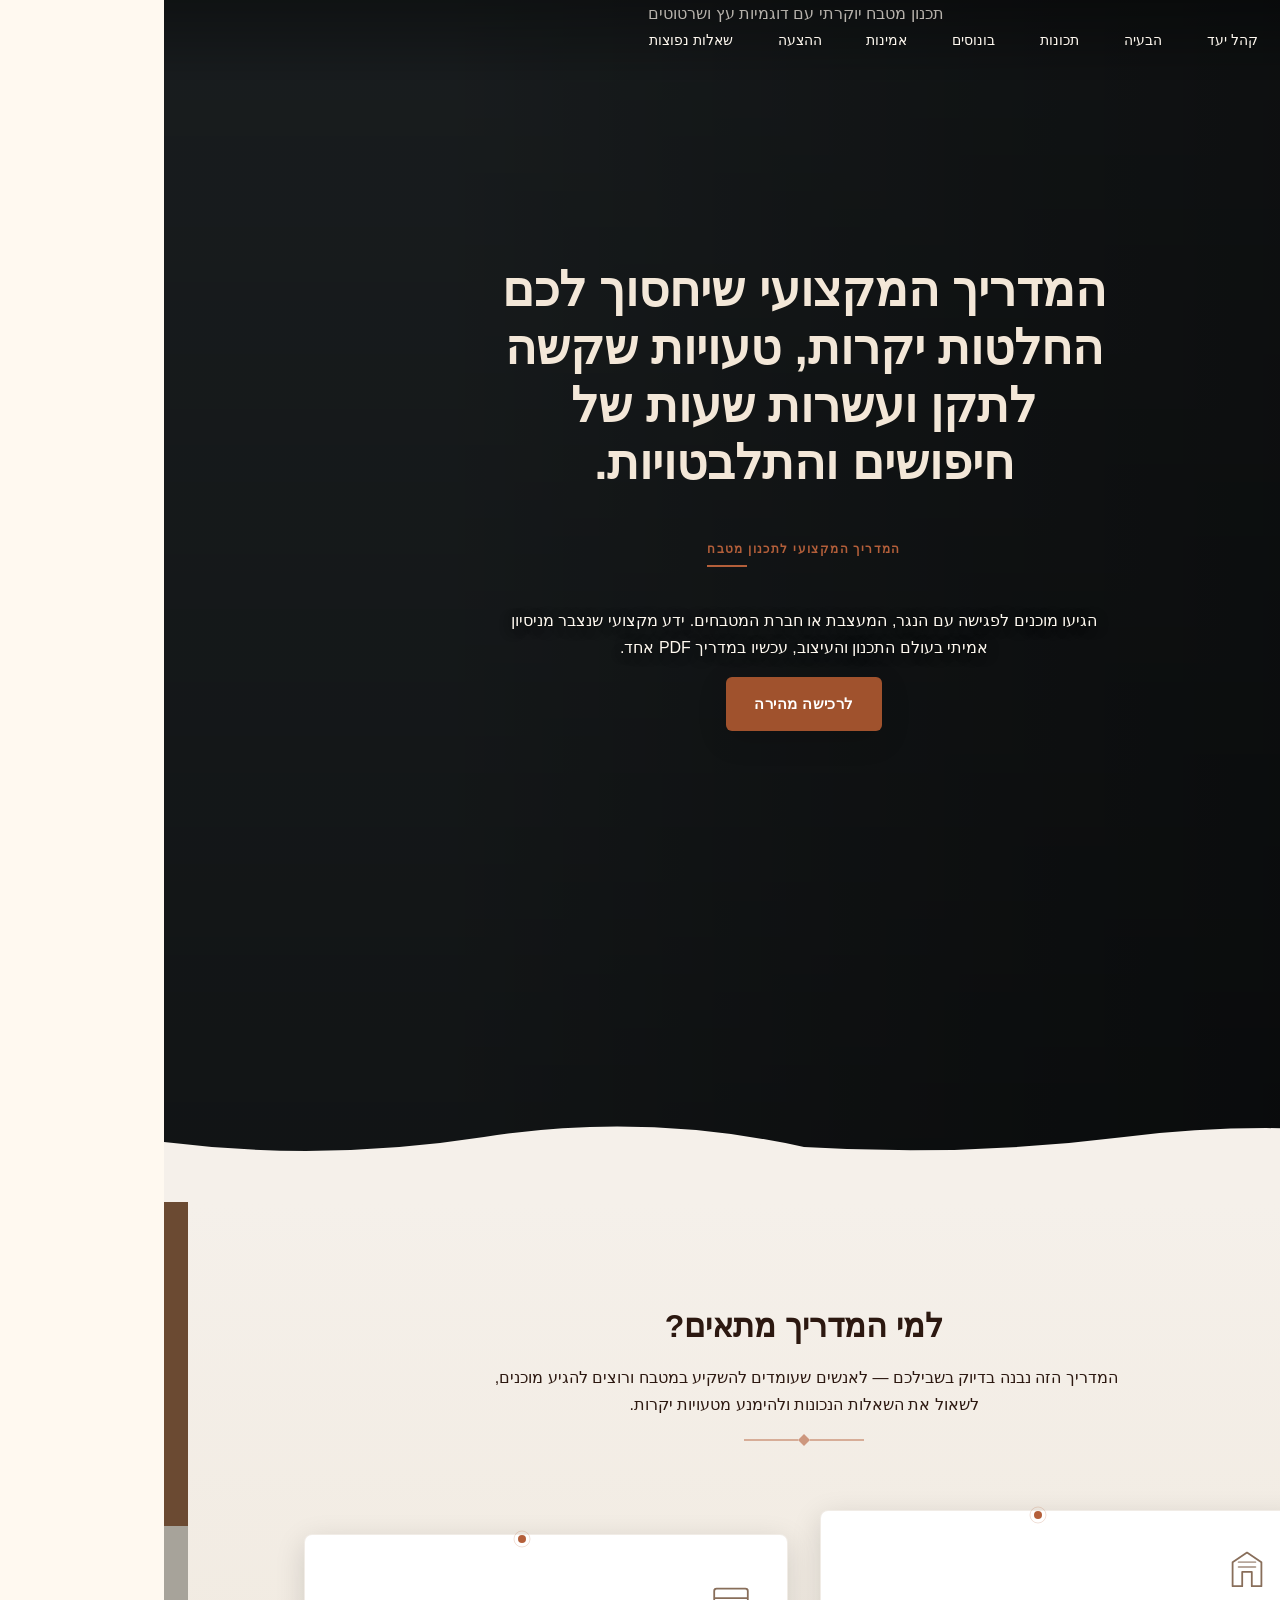
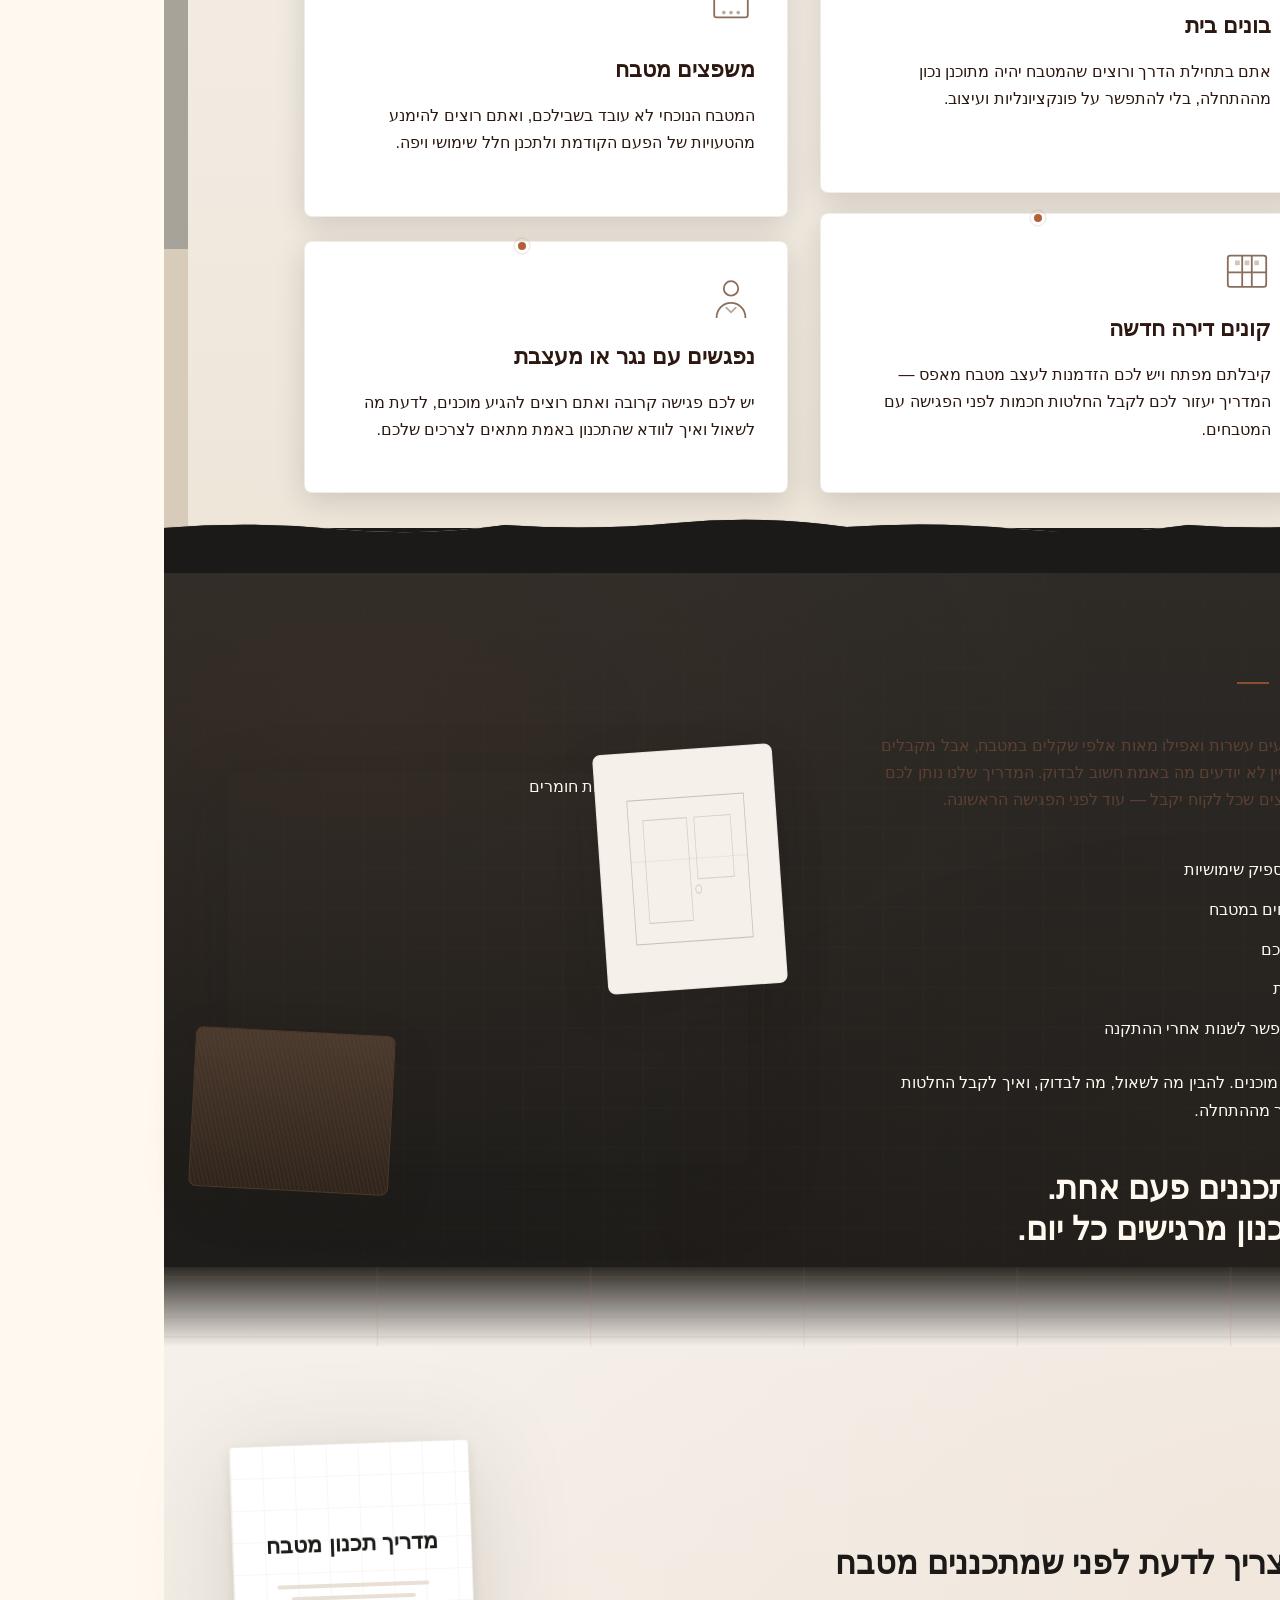
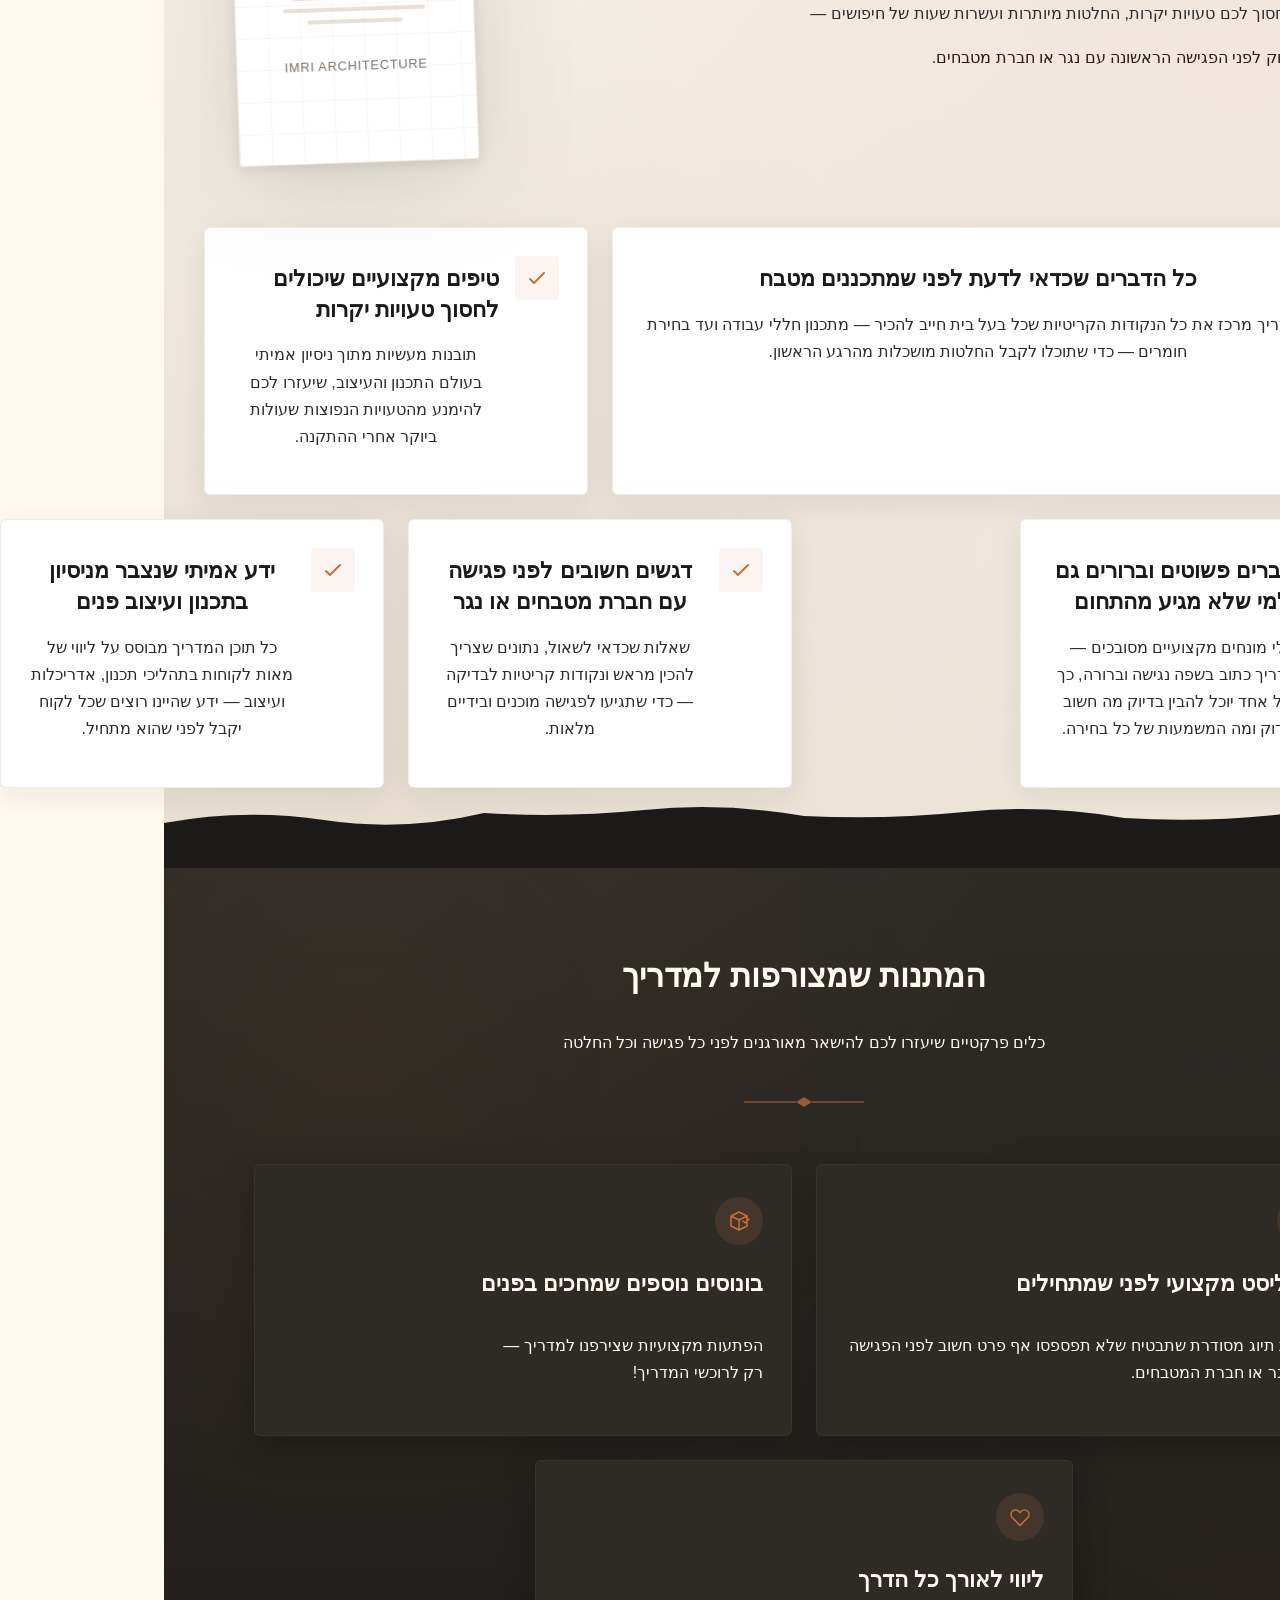
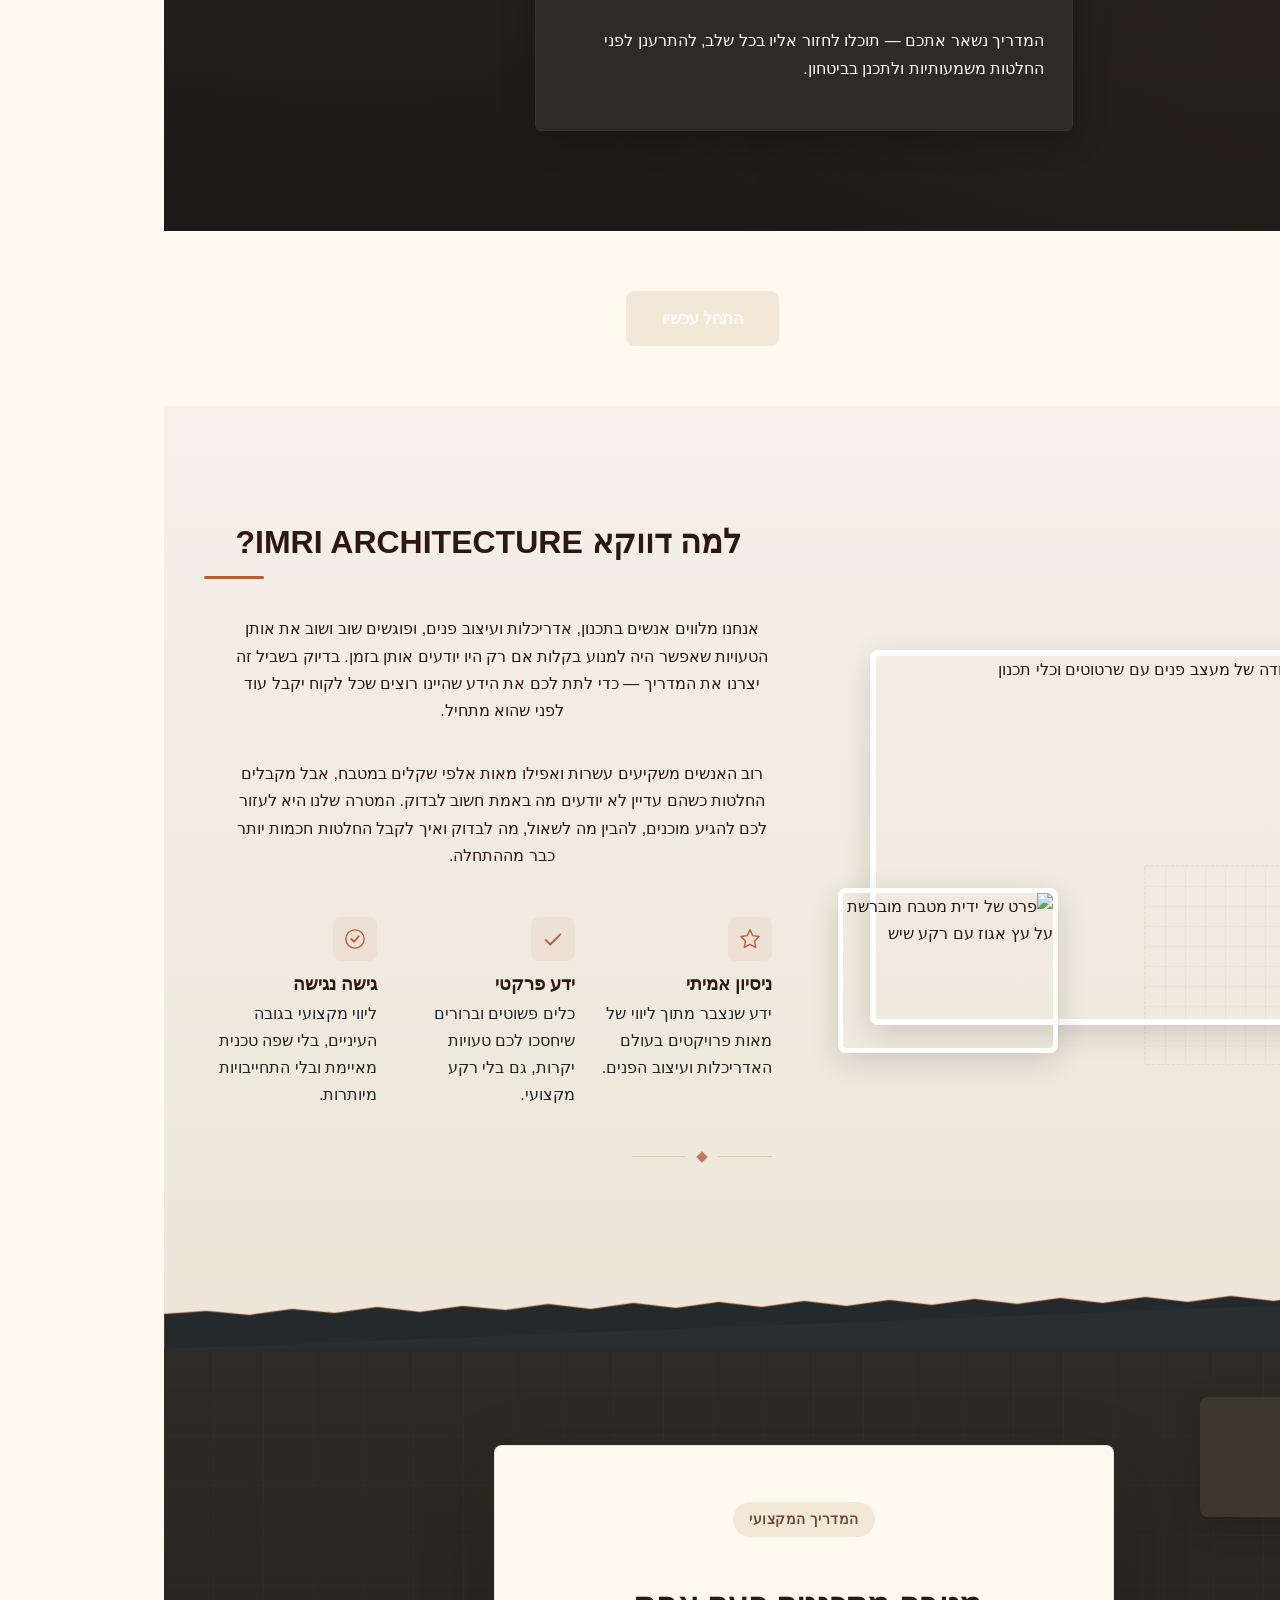
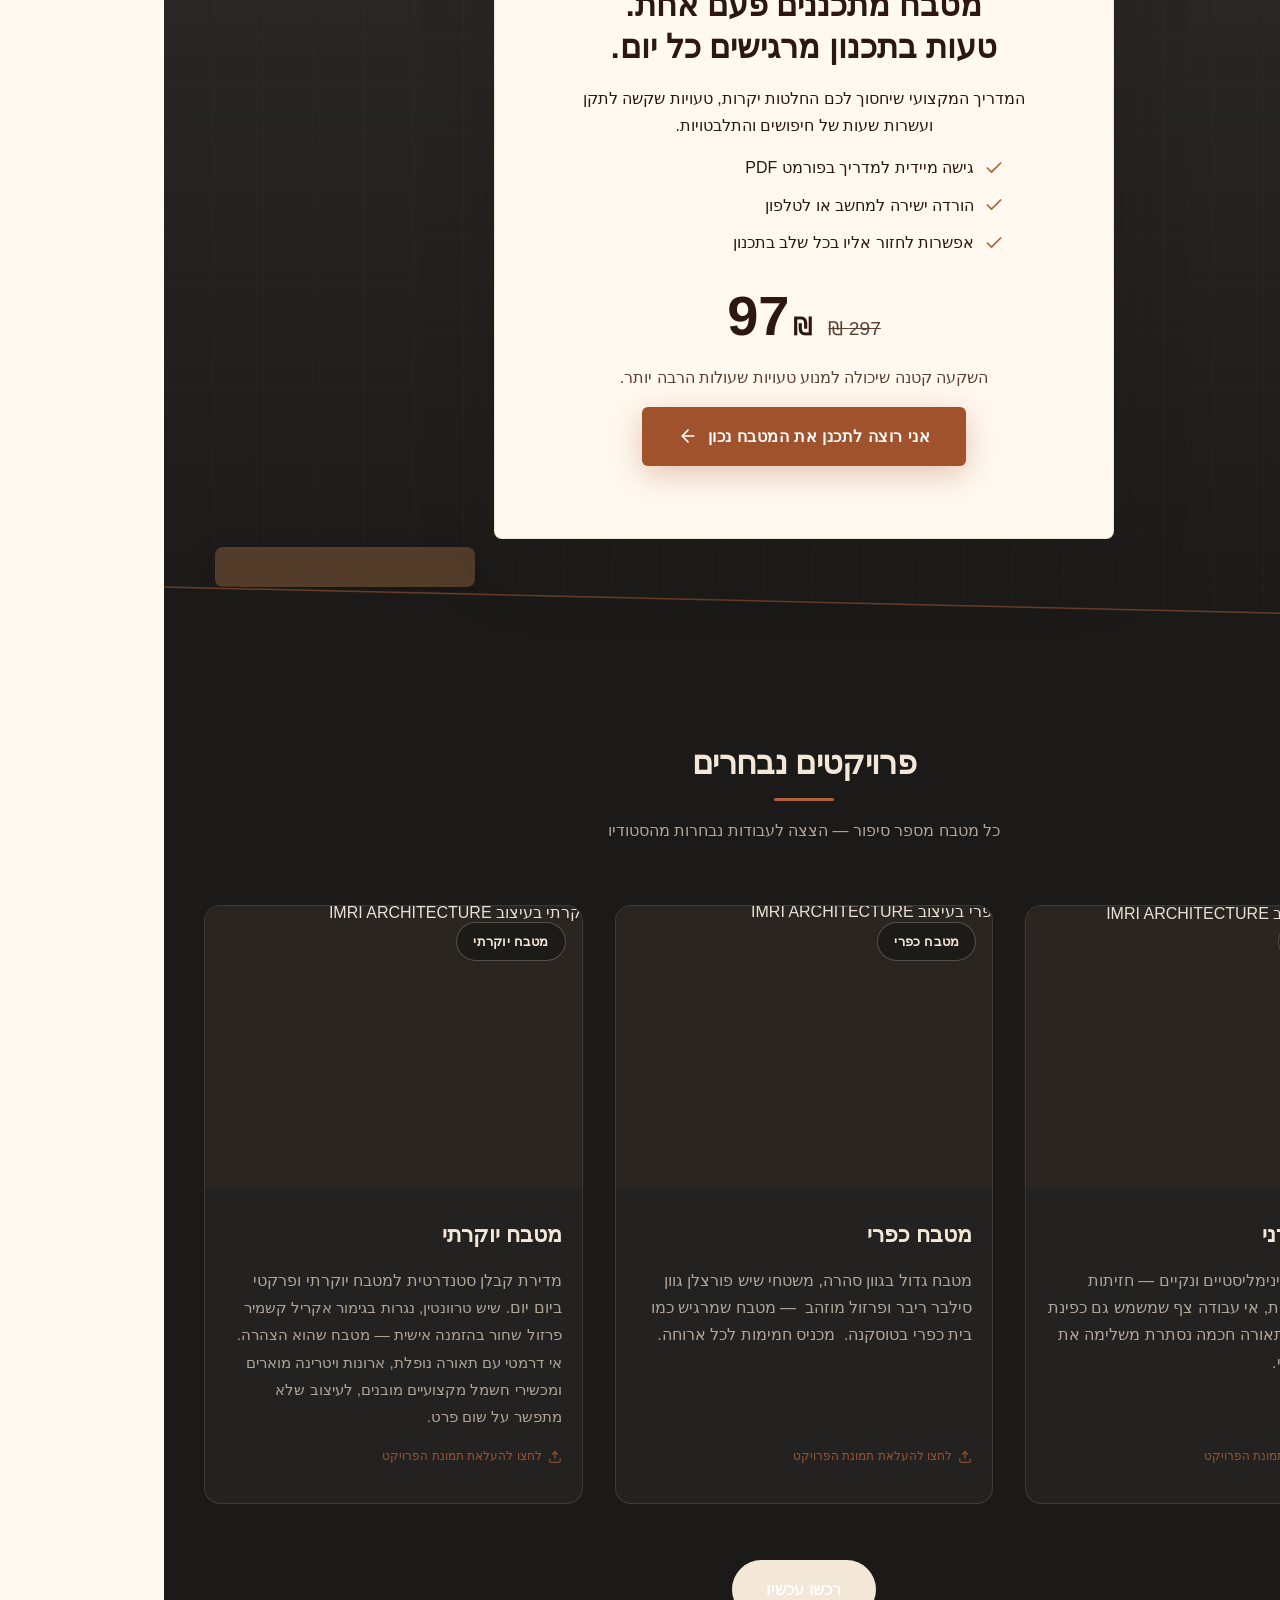
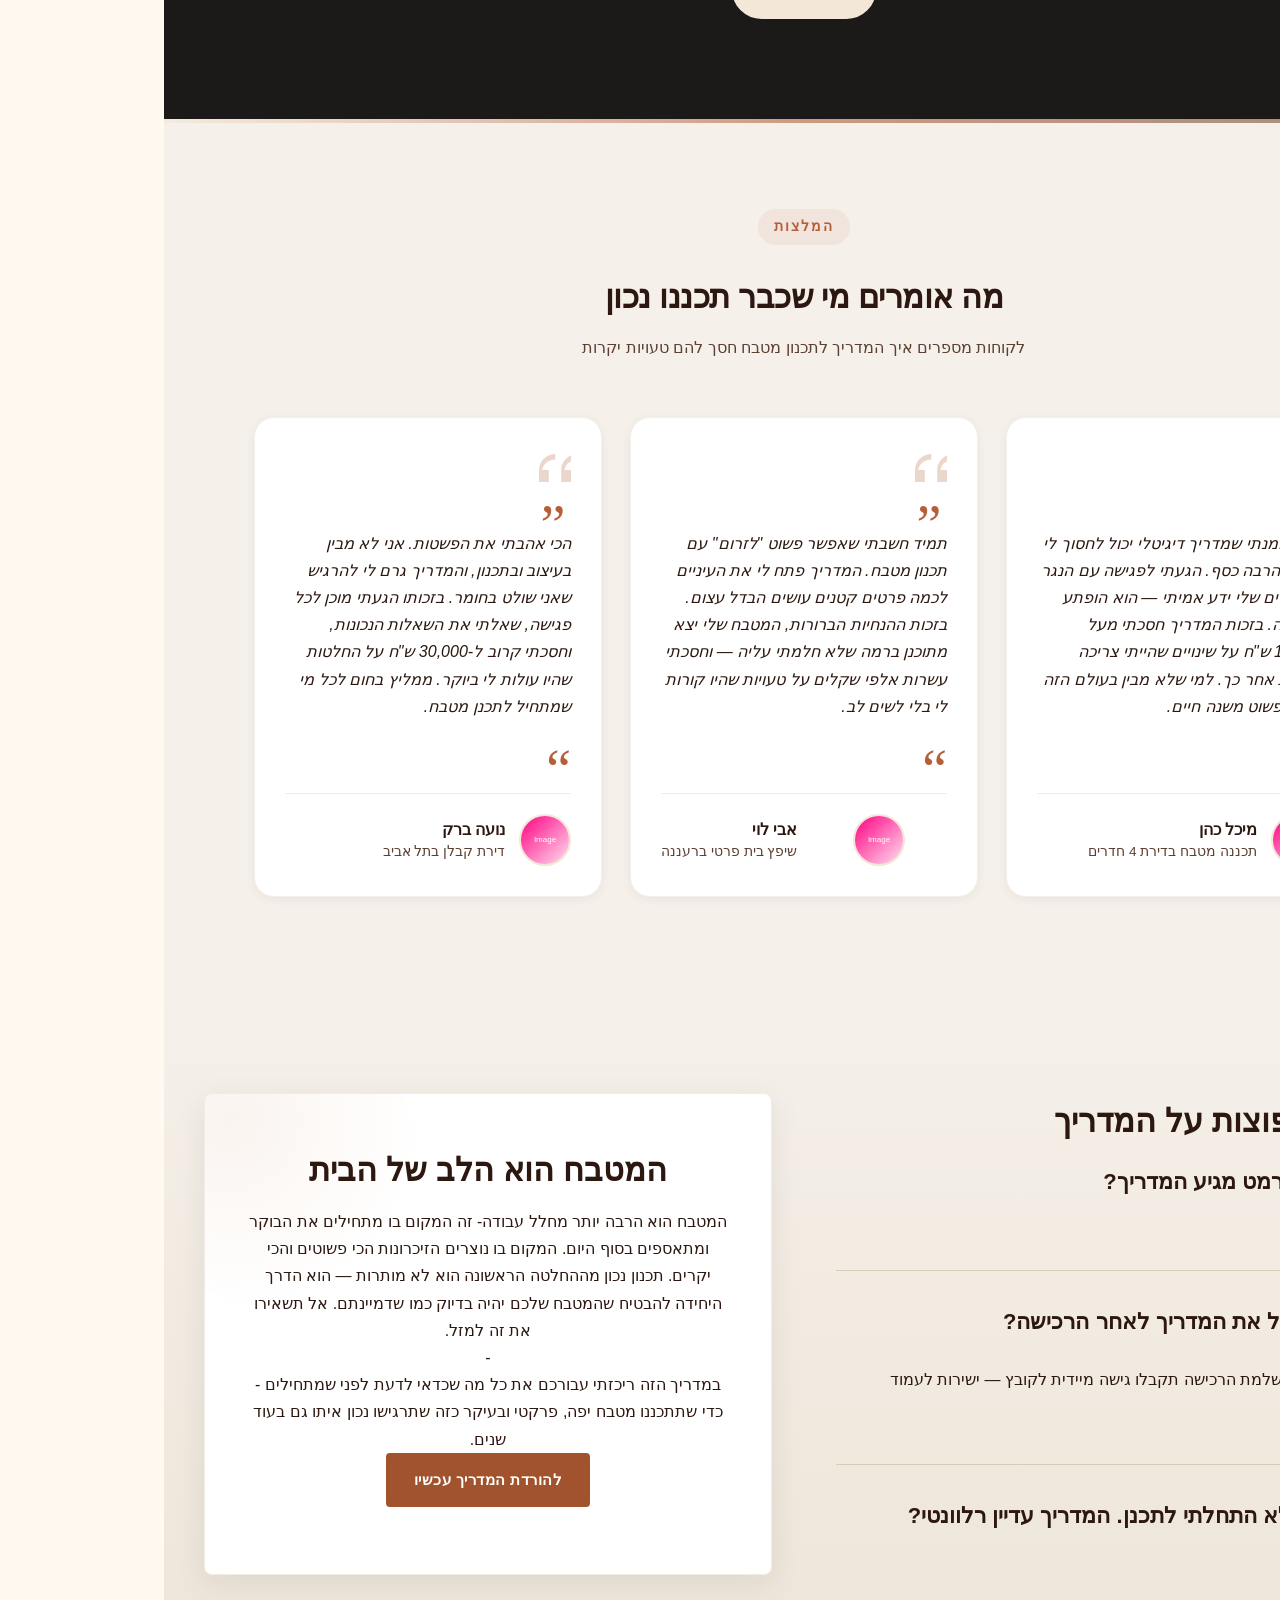
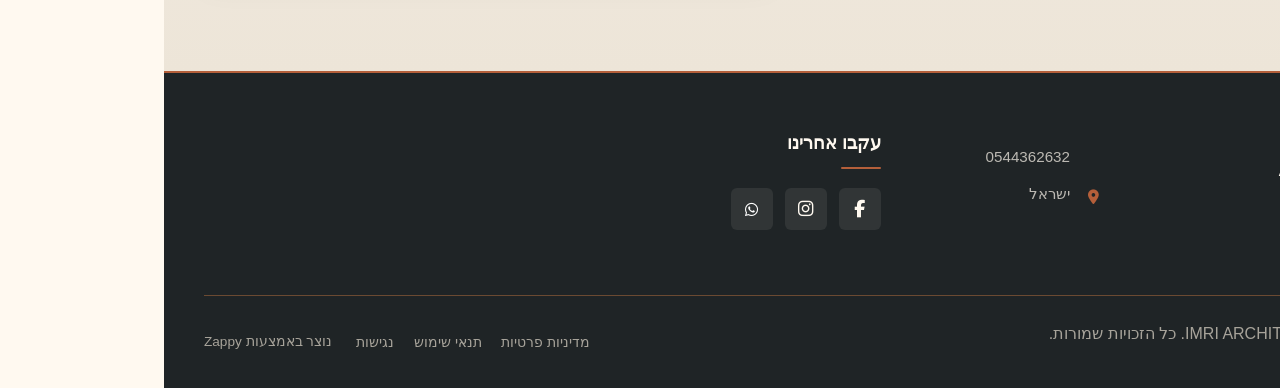
==== commit 252dd100: "Background sync: Progressive GitHub Sync" ====
--- a/public/index.html
+++ b/public/index.html
@@ -1 +1 @@
-<!doctype html><html dir="rtl" lang="he"><head><meta charset="UTF-8"><meta content="width=device-width,initial-scale=1" name="viewport"><meta content="index, follow" name="robots"><title>תכנון מטבח מנצח — IMRI</title><meta content="המדריך הדיגיטלי שיחסוך לכם טעויות יקרות בתכנון המטבח. מניסיון של אלפי פרויקטים, אנו מעניקים לכם את הכלים לתכנן נכון מההתחלה. הורידו עכשיו ב-97 ₪ בלבד!" name="description"><meta content="תכנון מטבח, מדריך תכנון מטבח, עיצוב פנים מטבח, אדריכלות מטבח, ייעוץ מטבח מקצועי" name="keywords"><link href="/assets/favicon.ico" rel="icon" type="image/x-icon"><link href="/assets/favicon-16x16.png" rel="icon" type="image/png" sizes="16x16"><link href="/assets/favicon-32x32.png" rel="icon" type="image/png" sizes="32x32"><link href="/assets/favicon-48x48.png" rel="icon" type="image/png" sizes="48x48"><link href="/assets/favicon-192x192.png" rel="icon" type="image/png" sizes="192x192"><link href="/assets/favicon-512x512.png" rel="icon" type="image/png" sizes="512x512"><link href="/assets/apple-touch-icon.png" rel="apple-touch-icon"><script>!function(){"use strict";var t="bab3c1e1-1c79-47ee-a497-6e82688281ee",e="https://api.zappy5.com/api/analytics/track",a=18e5,n=2592e6,o=!0,i=!0,r=!0;var s=function(){var e="zappy_visitor_"+t,a=null;try{if(a=localStorage.getItem(e)){var o=JSON.parse(a),i=Date.now();if(i-o.created<n)return o.lastSeen=i,localStorage.setItem(e,JSON.stringify(o)),o.id}}catch(t){console.warn("Zappy Analytics: LocalStorage not available")}var r="zv_"+Date.now()+"_"+Math.random().toString(36).substr(2,9);try{localStorage.setItem(e,JSON.stringify({id:r,created:Date.now(),lastSeen:Date.now()}))}catch(t){}return r}(),c=function(){var e="zappy_session_"+t,n=null;try{if(n=sessionStorage.getItem(e)){var o=JSON.parse(n),i=Date.now();if(i-o.timestamp<a)return o.timestamp=i,sessionStorage.setItem(e,JSON.stringify(o)),o.id}}catch(t){console.warn("Zappy Analytics: SessionStorage not available")}var r="zs_"+Date.now()+"_"+Math.random().toString(36).substr(2,9);try{sessionStorage.setItem(e,JSON.stringify({id:r,timestamp:Date.now()}))}catch(t){}return r}();function l(a,n){n=n||{};var o={website_id:t,event_type:a,page_path:window.location.pathname,referrer:document.referrer||"direct",visitor_id:s,session_id:c,metadata:n};if(navigator.sendBeacon){var i=new Blob([JSON.stringify(o)],{type:"application/json"});navigator.sendBeacon(e,i)}else fetch(e,{method:"POST",headers:{"Content-Type":"application/json"},body:JSON.stringify(o),keepalive:!0}).catch(function(t){console.warn("Zappy Analytics: Failed to track event",t)})}o&&l("pageview",{title:document.title,url:window.location.href}),i&&document.addEventListener("click",function(t){var e=t.target;if("BUTTON"===e.tagName||e.closest("button")){var a="BUTTON"===e.tagName?e:e.closest("button");l("click",{element:"button",text:a.textContent.trim().substring(0,100),id:a.id||null,class:a.className||null})}else if("A"===e.tagName||e.closest("a")){var n="A"===e.tagName?e:e.closest("a");l("navigation",{element:"link",text:n.textContent.trim().substring(0,100),href:n.href,external:n.hostname!==window.location.hostname})}},!0),r&&document.addEventListener("submit",function(t){var e=t.target;l("form_submit",{form_id:e.id||null,form_name:e.name||null,form_action:e.action||null,form_method:e.method||"GET"})},!0);var m=Date.now();window.addEventListener("beforeunload",function(){l("page_unload",{time_on_page:Math.floor((Date.now()-m)/1e3),page_path:window.location.pathname})}),window.zappyAnalytics={track:l,getVisitorId:function(){return s},getSessionId:function(){return c}}}()</script><script>!function(){"use strict";if(!window.zappyFireMarketingEvent){var t={begin_checkout:"checkout_started",purchase:"checkout_complete",add_to_cart:"add_to_cart",view_product:"view_product"},e={whatsapp_click:{ga4:"contact",meta:"Contact",gtm:"whatsapp_click",ecom:!1},phone_click:{ga4:"contact",meta:"Contact",gtm:"phone_click",ecom:!1},contact_form_submitted:{ga4:"generate_lead",meta:"Lead",gtm:"contact_form_submitted",ecom:!1},checkout_started:{ga4:"begin_checkout",meta:"InitiateCheckout",gtm:"begin_checkout",ecom:!0},checkout_complete:{ga4:"purchase",meta:"Purchase",gtm:"purchase",ecom:!0},product_inquiry:{ga4:"generate_lead",meta:"Lead",gtm:"product_inquiry",ecom:!1},add_to_cart:{ga4:"add_to_cart",meta:"AddToCart",gtm:"add_to_cart",ecom:!0},view_product:{ga4:"view_item",meta:"ViewContent",gtm:"view_item",ecom:!0}};window.zappyFireMarketingEvent=function(r,o,u){try{u=u||{};var p=t[r]||r,d=e[p];if(!d)return;if((o=o||{}).pagePath||o.page_path||(o.pagePath=a()),"checkout_complete"===p){var l=String(o.orderId||o.order_id||o.transaction_id||"");if(l&&function(t){if(!t)return!1;try{return"1"===sessionStorage.getItem(i(t))}catch(t){return!1}}(l))return;l&&function(t){if(t)try{sessionStorage.setItem(i(t),"1")}catch(t){}}(l)}if(!u.skipFirstParty)try{window.zappyAnalytics&&"function"==typeof window.zappyAnalytics.track&&window.zappyAnalytics.track(p,o)}catch(t){}try{if(window.dataLayer=window.dataLayer||[],d.ecom){var _=c(p,o),m={};_.transaction_id&&(m.transaction_id=_.transaction_id),null!=_.value&&(m.value=_.value),_.currency&&(m.currency=_.currency),_.items&&(m.items=_.items),window.dataLayer.push({event:d.gtm,ecommerce:m}),"checkout_complete"!==p&&"checkout_started"!==p||window.dataLayer.push({event:p,ecommerce:m})}else{var s={event:d.gtm};for(var h in o)Object.prototype.hasOwnProperty.call(o,h)&&(s[h]=o[h]);window.dataLayer.push(s)}}catch(t){}try{"function"==typeof window.gtag&&window.gtag("event",d.ga4,c(p,o))}catch(t){}try{"function"==typeof window.fbq&&window.fbq("track",d.meta,function(t,e){for(var r=n(e=e||{}),a=parseFloat(null!=e.value?e.value:null!=e.total?e.total:0)||0,c=String(e.currency||"USD").toUpperCase(),i=[],o=0,u=0;u<r.length;u++)r[u].item_id&&i.push(r[u].item_id),o+=r[u].quantity||1;if("checkout_complete"===t)return{value:a,currency:c,content_ids:i.length?i:void 0,content_type:"product",num_items:o||void 0,order_id:String(e.order_id||e.orderId||e.transaction_id||e.orderNumber||"")||void 0};if("checkout_started"===t)return{value:a,currency:c,content_ids:i.length?i:void 0,content_type:"product",num_items:o||parseInt(null!=e.itemCount?e.itemCount:0,10)||void 0};if("add_to_cart"===t){var p=String(e.productId||e.product_id||i[0]||"");return{value:a||(r[0]?r[0].price*r[0].quantity:0),currency:c,content_ids:p?[p]:i.length?i:void 0,content_type:"product",content_name:e.productName||e.product_name||r[0]&&r[0].item_name,num_items:parseInt(null!=e.quantity?e.quantity:o||1,10)||1}}if("view_product"===t){var d=String(e.productId||e.product_id||i[0]||"");return{value:a||parseFloat(null!=e.price?e.price:0)||0,currency:c,content_ids:d?[d]:i.length?i:void 0,content_type:"product",content_name:e.productName||e.product_name||r[0]&&r[0].item_name}}return"whatsapp_click"===t||"phone_click"===t?{content_name:"whatsapp_click"===t?"WhatsApp":"Phone",content_category:"contact"}:"contact_form_submitted"===t||"product_inquiry"===t?{content_name:"product_inquiry"===t?"Product inquiry":"Contact form",content_category:e.productName||e.product_name||void 0}:e}(p,o))}catch(t){}}catch(t){}};var r=Object.create(null);document.addEventListener("click",function(t){try{var e=t.target;if(!e)return;var r=u(e,".whatsapp-float, a.whatsapp-float, [data-zappy-whatsapp]"),n=function(t){for(var e=t;e&&e!==document;){if("A"===e.tagName)return e;e=e.parentElement}return null}(e),c=n&&n.href||"";if(r||n&&function(t){if(!t)return!1;var e=String(t).toLowerCase();return-1!==e.indexOf("wa.me/")||-1!==e.indexOf("api.whatsapp.com")||-1!==e.indexOf("whatsapp.com/send")||0===e.indexOf("whatsapp:")}(c)){if(!o("wa:"+c)){var i=r?"float":"link";window.zappyFireMarketingEvent("whatsapp_click",{source:i,href:c||null,pagePath:a()})}return}var p=u(e,".phone-header-btn, .nav-phone-btn, .call-btn, [data-zappy-phone]"),d="";if(n&&n.href&&0===String(n.href).toLowerCase().indexOf("tel:")?d=n.href:p&&p.href&&0===String(p.href).toLowerCase().indexOf("tel:")&&(d=p.href),p||d){var l="";return d&&(l=String(d).replace(/^tel:/i,"").trim()),void(o("tel:"+(l||p&&p.id||"btn"))||window.zappyFireMarketingEvent("phone_click",{source:p?"button":"link",phone:l||null,href:d||null,pagePath:a()}))}}catch(t){}},!0)}function a(){try{if(window.ZAPPY_CONFIG&&window.ZAPPY_CONFIG.currentPagePath)return window.ZAPPY_CONFIG.currentPagePath}catch(t){}try{return window.location.pathname||"/"}catch(t){return"/"}}function n(t){var e=(t=t||{}).items||t.cartItems||t.cart_items||t.lineItems||[];Array.isArray(e)||(e=[]);for(var r=[],a=0;a<e.length;a++){var n=e[a];if(n&&"object"==typeof n){var c=String(n.item_id||n.productId||n.product_id||n.id||"").trim(),i=String(n.item_name||n.productName||n.product_name||n.name||"").trim(),o=parseFloat(null!=n.price?n.price:null!=n.unitPrice?n.unitPrice:0)||0,u=Math.max(1,parseInt(null!=n.quantity?n.quantity:null!=n.qty?n.qty:1,10)||1);(c||i)&&r.push({item_id:c||i,item_name:i||c,price:o,quantity:u})}}return r}function c(t,e){var r=n(e=e||{}),c=parseFloat(null!=e.value?e.value:null!=e.total?e.total:0)||0,i=String(e.currency||"USD").toUpperCase();if("checkout_complete"===t)return{transaction_id:String(e.transaction_id||e.orderId||e.order_id||e.orderNumber||"")||void 0,value:c,currency:i,items:r};if("checkout_started"===t)return{value:c,currency:i,items:r};if("add_to_cart"===t){var o=r.length?r:[{item_id:String(e.productId||e.product_id||""),item_name:String(e.productName||e.product_name||""),price:parseFloat(null!=e.value?e.value:null!=e.price?e.price:0)||0,quantity:parseInt(null!=e.quantity?e.quantity:1,10)||1}].filter(function(t){return t.item_id||t.item_name});return{value:c||(o[0]?o[0].price*o[0].quantity:0),currency:i,items:o}}if("view_product"===t){var u=r.length?r:[{item_id:String(e.productId||e.product_id||""),item_name:String(e.productName||e.product_name||""),price:parseFloat(null!=e.price?e.price:null!=e.value?e.value:0)||0,quantity:1}].filter(function(t){return t.item_id||t.item_name});return{currency:i,value:c||(u[0]?u[0].price:0),items:u}}return"whatsapp_click"===t||"phone_click"===t?{method:"whatsapp_click"===t?"whatsapp":"phone",page_path:e.pagePath||a()}:"contact_form_submitted"===t||"product_inquiry"===t?{page_path:e.pagePath||a()}:e}function i(t){return"zappy_purchase_fired_"+String(t||"")}function o(t){var e=Date.now();return!!(r[t]&&e-r[t]<800)||(r[t]=e,!1)}function u(t,e){return t&&t.closest?t.closest(e):null}}()</script><meta content="תכנון מטבח מנצח — IMRI" property="og:title"><meta content="המדריך הדיגיטלי שיחסוך לכם טעויות יקרות בתכנון המטבח. מניסיון של אלפי פרויקטים, אנו מעניקים לכם את הכלים לתכנן נכון מההתחלה. הורידו עכשיו ב-97 ₪ בלבד!" property="og:description"><meta content="summary_large_image" name="twitter:card"><meta content="תכנון מטבח מנצח — IMRI" name="twitter:title"><meta content="המדריך הדיגיטלי שיחסוך לכם טעויות יקרות בתכנון המטבח. מניסיון של אלפי פרויקטים, אנו מעניקים לכם את הכלים לתכנן נכון מההתחלה. הורידו עכשיו ב-97 ₪ בלבד!" name="twitter:description"><script type="application/ld+json">{"@context":"https://schema.org","@graph":[{"@type":"LocalBusiness","@id":"https://imriarchitecture.co.il#organization","name":"IMRI ARCHITECTURE","url":"https://imriarchitecture.co.il","description":"IMRI is an interior design and architecture firm that created a professional digital guide (PDF) for kitchen planning, priced at 97 ₪ (discounted from 297 ₪). The brand positions itself as an experienced, knowledgeable partner that helps homeowners avoid costly planning mistakes before they begin. The guide is practical and accessible, aimed at people who are about to invest heavily in a kitchen renovation or new build. The tone is warm, professional, and empowering — focused on saving clients time, money, and stress through expert knowledge accumulated from real-world design experience.","address":{"@type":"PostalAddress","streetAddress":"ישראל"},"contactPoint":[{"@type":"ContactPoint","contactType":"customer service","email":"Imriarch@gmail.com","telephone":"0544362632"}]},{"@type":"WebSite","@id":"https://imriarchitecture.co.il#website","url":"https://imriarchitecture.co.il","name":"IMRI ARCHITECTURE","publisher":{"@id":"https://imriarchitecture.co.il#organization"}}]}</script><meta content="website" property="og:type"><meta content="he_IL" property="og:locale"><style>.skip-link{position:absolute;top:0;left:0;transform:translateY(-200%);padding:12px 18px;background:var(--bg-dark,#1a1a1a);color:var(--text-light,#fff);font-weight:600;border-radius:0 0 8px 0;z-index:10000}.skip-link:focus{transform:none;outline:2px solid var(--ring,#fff);outline-offset:2px}:focus-visible{outline:2px solid var(--ring,currentColor);outline-offset:3px}</style><link href="/assets/favicon.ico" rel="icon" type="image/x-icon"><link href="/assets/favicon-16x16.png" rel="icon" type="image/png" sizes="16x16"><link href="/assets/favicon-32x32.png" rel="icon" type="image/png" sizes="32x32"><link href="/assets/favicon-48x48.png" rel="icon" type="image/png" sizes="48x48"><link href="/assets/favicon-192x192.png" rel="icon" type="image/png" sizes="192x192"><link href="/assets/favicon-512x512.png" rel="icon" type="image/png" sizes="512x512"><link href="/assets/apple-touch-icon.png" rel="apple-touch-icon"><link href="https://cdn.jsdelivr.net/npm/vanilla-cookieconsent@3/dist/cookieconsent.css" rel="stylesheet"><style data-zappy-section-v2-css="true">.index-bonuses-section{position:relative;background-color:#1c1a18;background-image:radial-gradient(circle at 15% 20%,rgba(196,112,63,.06) 0,transparent 50%),radial-gradient(circle at 85% 80%,rgba(107,74,50,.08) 0,transparent 50%),linear-gradient(180deg,#2e2b27 0,#1c1a18 100%);color:var(--text-light);padding:80px 24px 100px;overflow:hidden;direction:rtl;text-align:right}.index-bonuses-section .bonuses-container{position:relative;z-index:2;max-width:1100px;margin:0 auto;display:flex;flex-direction:column;align-items:center;gap:48px}.index-bonuses-section .bonuses-header{text-align:center;max-width:700px;margin:0 auto;display:flex;flex-direction:column;align-items:center;gap:16px}.index-bonuses-section .bonuses-title{font-family:'Noto Serif Hebrew','Frank Ruhl Libre',serif;font-size:2rem;font-weight:600;line-height:1.25;color:var(--text-light);margin:0;text-align:center}.index-bonuses-section .bonuses-subtitle{font-family:'Noto Sans Hebrew',Assistant,sans-serif;font-size:1.05rem;font-weight:400;line-height:1.8;color:var(--text-muted);margin:0;text-align:center;max-width:600px}.index-bonuses-section .bonuses-ornament{display:flex;justify-content:center;align-items:center;margin-top:8px}.index-bonuses-section .bonuses-ornament svg{display:block}.index-bonuses-section .bonuses-grid{display:grid;grid-template-columns:repeat(3,1fr);gap:24px;width:100%;margin-top:8px}.index-bonuses-section .bonus-card{background:#2e2b27;border-radius:6px;box-shadow:0 8px 32px rgba(0,0,0,.25);padding:2rem 1.75rem;border:1px solid rgba(58,53,48,.8);display:flex;flex-direction:column;align-items:flex-start;gap:16px;transition:transform .3s ease,box-shadow .3s ease,border-color .3s ease;text-align:right;min-width:0}.index-bonuses-section .bonus-card:hover{transform:translateY(-6px);box-shadow:0 16px 48px rgba(160,82,45,.28);border-color:rgba(196,112,63,.4)}.index-bonuses-section .bonus-icon-wrapper{display:flex;align-items:center;justify-content:center;width:48px;height:48px;border-radius:50%;background:rgba(196,112,63,.15);color:#c4703f;flex-shrink:0}.index-bonuses-section .bonus-icon{width:24px;height:24px;stroke:currentColor}.index-bonuses-section .bonus-card-title{font-family:'Noto Serif Hebrew','Frank Ruhl Libre',serif;font-size:1.4rem;font-weight:600;line-height:1.35;color:var(--text-light);margin:0;text-align:right}.index-bonuses-section .bonus-card-desc{font-family:'Noto Sans Hebrew',Assistant,sans-serif;font-size:.95rem;font-weight:400;line-height:1.75;color:var(--text-muted);margin:0;text-align:right}.index-bonuses-section .bonuses-image{width:100%;max-width:800px;height:auto;border-radius:6px;box-shadow:0 24px 72px rgba(28,26,24,.22);border:1px solid rgba(58,53,48,.6);margin-top:16px;object-fit:cover;aspect-ratio:3/2}.index-bonuses-section .bonuses-bg-pattern{position:absolute;bottom:0;left:0;width:100%;height:100%;pointer-events:none;z-index:0;opacity:.5;mask-image:linear-gradient(to top,rgba(0,0,0,0.2) 0%,rgba(0,0,0,0) 60%);-webkit-mask-image:linear-gradient(to top,rgba(0,0,0,0.2) 0%,rgba(0,0,0,0) 60%)}@media (max-width:768px){.index-bonuses-section{padding:100px 16px 60px}.index-bonuses-section .bonuses-container{gap:36px}.index-bonuses-section .bonuses-grid{grid-template-columns:1fr!important;gap:20px}.index-bonuses-section .bonus-card{padding:1.5rem}.index-bonuses-section .bonuses-title{font-size:1.75rem}.index-bonuses-section .bonuses-subtitle{font-size:1rem}.index-bonuses-section .bonuses-image{max-width:100%;margin-top:8px}}</style><style id="zappy-critical-above-fold-css">html{box-sizing:border-box;-webkit-text-size-adjust:100%}*,::after,::before{box-sizing:inherit}body{margin:0;min-width:320px;overflow-x:clip}img,svg,video{max-width:100%;height:auto}main{display:block}.container{width:min(100% - 32px,1200px);margin-inline:auto}.navbar,header .navbar,header[role=banner],nav.navbar{position:relative;z-index:1000;width:100%}.nav-container,.navbar .container{display:flex;align-items:center;justify-content:space-between;min-height:64px}.logo,.logo-link img{display:block;width:35px;height:35px;object-fit:contain}#navMenu,.nav-menu{list-style:none;margin:0;padding:0}#navMenu a,.nav-menu a,.navbar .nav-links a,.navbar a{color:inherit;text-decoration:none}#navMenu .sub-menu,.nav-menu .sub-menu,.navbar .sub-menu{display:none}.fa,.fa-brands,.fa-regular,.fa-solid,.fab,.far,.fas{display:inline-block;min-width:1em;text-align:center}html:not(#zappy-noop) .navbar:has(.nav-ecommerce-icons)>.phone-header-btn,html:not(#zappy-noop)[data-zappy-site-type=ecommerce] .phone-header-btn{display:none!important;visibility:hidden!important;width:0!important;height:0!important;pointer-events:none!important}.zappy-preview-empty-store-cta{display:none!important;visibility:hidden!important;height:0!important;max-height:0!important;overflow:hidden!important;margin:0!important;padding:0!important;border:0!important;box-shadow:none!important}.zappy-catalog-menu{background:var(--surface-color,var(--surface,linear-gradient(135deg,#f8f9fa 0,#fff 100%)));border-bottom:1px solid var(--border-color,#e5e7eb);padding:0;position:sticky;top:0;z-index:90}.zappy-catalog-menu.rtl,.zappy-catalog-menu[dir=rtl]{direction:rtl}.zappy-catalog-menu.ltr,.zappy-catalog-menu[dir=ltr]{direction:ltr}.catalog-menu-container{max-width:1440px;margin:0 auto;display:flex;align-items:center;gap:8px;padding:10px 24px;overflow:visible}.catalog-menu-categories,.catalog-menu-list{display:flex;align-items:center;gap:4px;flex-wrap:wrap;margin:0;padding:0;list-style:none}.catalog-menu-item{display:inline-flex;align-items:center;padding:8px 16px;font-size:14px;font-weight:500;color:var(--text-color,var(--text,#374151));text-decoration:none;border-radius:20px;white-space:nowrap}.catalog-menu-all{background:var(--primary-color,var(--primary,#111));color:var(--text-light,#fff)!important}.catalog-menu-parent{position:relative;display:inline-flex;align-items:center}.catalog-menu-trigger{display:inline-flex;align-items:center;gap:6px}.catalog-menu-chevron{flex-shrink:0}.catalog-menu-parent>.sub-menu{display:none!important;visibility:hidden!important;opacity:0!important;pointer-events:none!important}.hero-section,.index-hero-section,section[class*=hero]{position:relative;overflow:hidden;min-height:560px}.hero-bg-image,.hero-bg-wrapper,section[class*=hero] [class*=hero-bg]{position:absolute;inset:0;width:100%;height:100%}.hero-bg-image img,.hero-bg-wrapper img,section[class*=hero] [data-hero-bg],section[class*=hero] img[data-hero-background=true]{width:100%!important;height:100%!important;object-fit:cover!important;display:block}.hero-content,section[class*=hero] .container{position:relative;z-index:2}@media(max-width:768px){:root{--header-height:72px;--total-header-height:72px;--zappy-mobile-menu-top:72px}html[data-zappy-site-type=ecommerce] body{padding-top:var(--total-header-height,72px)}html[data-zappy-site-type=ecommerce] body>.navbar:not(.zappy-catalog-menu),html[data-zappy-site-type=ecommerce] body>nav.navbar{position:fixed!important;top:0;left:0;right:0;z-index:100000;width:100%;margin-bottom:0}.zappy-catalog-menu{position:fixed;top:var(--header-height,72px);left:0;right:0;z-index:99999}.nav-container,.navbar .container{min-height:60px}#navMenu,.nav-menu{max-width:100vw;overflow-x:hidden}.hero-section,.index-hero-section,section[class*=hero]{min-height:100svh}.hero-bg-image,.hero-bg-wrapper,.hero-scrim{min-height:100svh}}</style><link href="/styles.css" rel="preload" as="style"><link href="/styles.css" rel="stylesheet" media="print" onload='this.media="all"'><noscript><link href="/styles.css" rel="stylesheet"></noscript><script>window.ZAPPY_WEBSITE_ID="bab3c1e1-1c79-47ee-a497-6e82688281ee",window.ZAPPY_API_BASE="https://api.zappy5.com"</script><link href="/assets/site-index-hero-image-1.webp" rel="preload" as="image" fetchpriority="high"><style id="zappy-dropdown-submenu-styles">#navMenu li:has(.sub-menu),.nav-menu li:has(.sub-menu),.navbar li:has(.sub-menu),nav li:has(.sub-menu){position:relative}#navMenu .sub-menu,.nav-menu .sub-menu,.navbar .sub-menu,nav .sub-menu{display:block!important;position:absolute!important;top:100%;left:0;min-width:220px;border-radius:8px;box-shadow:0 8px 25px rgba(0,0,0,.15);padding:8px 0;opacity:0;visibility:hidden;transform:translateY(10px);transition:all .3s ease;z-index:1000;list-style:none;pointer-events:none}#navMenu li:hover>.sub-menu,.nav-menu li:hover>.sub-menu,.navbar li:hover>.sub-menu,nav li:hover>.sub-menu{opacity:1!important;visibility:visible!important;transform:translateY(0)!important;pointer-events:auto!important}.sub-menu li{list-style:none;margin:0;padding:0}.sub-menu a{display:block!important;padding:10px 16px!important;color:var(--text-dark,#333)!important;font-weight:500;text-decoration:none;white-space:nowrap;transition:background-color .2s}.sub-menu .zappy-nav-child>a{padding-left:28px!important;font-size:.9em!important;opacity:.85!important}[dir=rtl] .sub-menu .zappy-nav-child>a,html[lang=ar] .sub-menu .zappy-nav-child>a,html[lang=he] .sub-menu .zappy-nav-child>a{padding-left:10px!important;padding-right:28px!important}.sub-menu .zappy-nav-parent>a{font-weight:600!important}.sub-menu a:hover{background-color:#f5f5f5}[dir=rtl] .nav-menu .sub-menu,[dir=rtl] .navbar .sub-menu,[dir=rtl] nav .sub-menu,html[lang=ar] .nav-menu .sub-menu,html[lang=ar] .navbar .sub-menu,html[lang=ar] nav .sub-menu,html[lang=he] .nav-menu .sub-menu,html[lang=he] .navbar .sub-menu,html[lang=he] nav .sub-menu{left:auto!important;right:0!important}.sub-menu:empty,.sub-menu:not(:has(li)):not(:has(> a)),.sub-menu:not(:has(li:not(.zappy-hidden-menu-item))):not(:has(> a)){display:none!important;opacity:0!important;visibility:hidden!important;pointer-events:none!important}li:has(.menu-group-title):hover>.sub-menu{opacity:1!important;visibility:visible!important;transform:translateY(0)!important;pointer-events:auto!important}#navMenu>li>.menu-group-title,.nav-menu>li>.menu-group-title{display:inline-block;padding:.5rem 1rem;cursor:default;user-select:none}@media (max-width:768px){#navMenu .sub-menu,.nav-menu .sub-menu,.navbar .sub-menu,nav .sub-menu{position:static!important;transform:none!important;box-shadow:none!important;background:0 0!important;max-height:0;overflow:hidden;opacity:0;visibility:hidden;transition:max-height .3s ease,opacity .3s ease;padding:0!important;border-radius:0!important}#navMenu .sub-menu.mobile-expanded,.nav-menu .sub-menu.mobile-expanded,.navbar .sub-menu.mobile-expanded{max-height:none!important;overflow-y:visible!important;opacity:1!important;visibility:visible!important;padding:8px 0 8px 16px!important}[dir=rtl] .sub-menu.mobile-expanded,html[lang=he] .sub-menu.mobile-expanded{padding:8px 16px 8px 0!important}#navMenu li:hover>.sub-menu,.nav-menu li:hover>.sub-menu,.navbar li:hover>.sub-menu,nav li:hover>.sub-menu{opacity:0;visibility:hidden;pointer-events:none}#navMenu li>.sub-menu.mobile-expanded,.nav-menu li>.sub-menu.mobile-expanded,.navbar li>.sub-menu.mobile-expanded,nav li>.sub-menu.mobile-expanded{opacity:1!important;visibility:visible!important;pointer-events:auto!important}#navMenu li:has(.sub-menu),.nav-menu li:has(.sub-menu),.navbar li:has(.sub-menu),nav li:has(.sub-menu){display:flex!important;flex-wrap:wrap!important;align-items:center!important;position:relative!important;min-height:44px!important}#navMenu li:has(.sub-menu)>a,.nav-menu li:has(.sub-menu)>a,.navbar li:has(.sub-menu)>a,nav li:has(.sub-menu)>a{flex:1!important;min-width:0!important}#navMenu li:has(.sub-menu)>.menu-group-title,.nav-menu li:has(.sub-menu)>.menu-group-title,.navbar li:has(.sub-menu)>.menu-group-title,nav li:has(.sub-menu)>.menu-group-title{flex:1!important;min-width:0!important;padding:0!important;line-height:inherit!important}#navMenu li:has(.sub-menu)>.sub-menu,.nav-menu li:has(.sub-menu)>.sub-menu,.navbar li:has(.sub-menu)>.sub-menu,nav li:has(.sub-menu)>.sub-menu{flex-basis:100%!important;width:100%!important}#navMenu li:has(.sub-menu)>a [class*=arrow],#navMenu li:has(.sub-menu)>a [class*=chevron],.nav-menu li:has(.sub-menu)>a .fa-angle-down,.nav-menu li:has(.sub-menu)>a .fa-chevron-down,.nav-menu li:has(.sub-menu)>a [class*=arrow],.nav-menu li:has(.sub-menu)>a [class*=chevron],nav li:has(.sub-menu)>a [class*=arrow],nav li:has(.sub-menu)>a [class*=chevron]{display:none!important;visibility:hidden!important}.mobile-submenu-toggle{display:flex!important;align-items:center!important;justify-content:center!important;width:44px!important;height:auto!important;background:0 0!important;border:none!important;cursor:pointer!important;color:var(--text-light)!important;position:static!important;flex-shrink:0!important;align-self:stretch!important;z-index:2!important;padding:0!important;margin:0!important}.mobile-submenu-toggle::after{content:''!important;width:0!important;height:0!important;border-left:6px solid transparent!important;border-right:6px solid transparent!important;border-top:7px solid currentColor!important;transition:transform .3s ease!important}.mobile-submenu-toggle.expanded::after{transform:rotate(180deg)!important}.sub-menu a{padding:10px 0!important;display:block!important;color:var(--text-light)!important;white-space:normal!important}.sub-menu .zappy-nav-child>a{padding-left:28px!important;font-size:.9em!important;opacity:.85!important}[dir=rtl] .sub-menu .zappy-nav-child>a,html[lang=ar] .sub-menu .zappy-nav-child>a,html[lang=he] .sub-menu .zappy-nav-child>a{padding-left:0!important;padding-right:28px!important}.sub-menu .zappy-nav-parent>a{font-weight:600!important}#navMenu.active,.nav-menu.active{max-width:100vw!important;overflow-x:hidden!important;box-sizing:border-box!important}.navbar .sub-menu li a,.zappy-products-dropdown .sub-menu a,nav.navbar .sub-menu li a{color:var(--text-light)!important}}@media (min-width:769px){.mobile-submenu-toggle{display:none!important}}</style><style id="zappy-widget-visibility">html[dir=rtl] .whatsapp-float{right:20px!important;left:auto!important}html:not([dir]) .whatsapp-float,html[dir=ltr] .whatsapp-float{left:20px!important;right:auto!important}html[dir=rtl] #mic-access-tool-general-button,html[dir=rtl] #mic-init-access-tool #mic-access-tool-general-button,html[dir=rtl] #mic-init-access-tool .mic-access-tool-general-button,html[dir=rtl] ._access-icon,html[dir=rtl] .mic-access-tool-general-button{left:20px!important;right:auto!important}html:not([dir]) #mic-access-tool-general-button,html:not([dir]) #mic-init-access-tool #mic-access-tool-general-button,html:not([dir]) #mic-init-access-tool .mic-access-tool-general-button,html:not([dir]) ._access-icon,html:not([dir]) .mic-access-tool-general-button,html[dir=ltr] #mic-access-tool-general-button,html[dir=ltr] #mic-init-access-tool #mic-access-tool-general-button,html[dir=ltr] #mic-init-access-tool .mic-access-tool-general-button,html[dir=ltr] ._access-icon,html[dir=ltr] .mic-access-tool-general-button{right:20px!important;left:auto!important}@media (max-width:768px){.whatsapp-float{display:flex!important}}@media (min-width:769px){.whatsapp-float{display:flex!important}}@media (max-width:768px){#mic-access-tool-general-button,#mic-init-access-tool #mic-access-tool-general-button,#mic-init-access-tool .mic-access-tool-general-button,._access-icon,.mic-access-tool-general-button{display:flex!important;visibility:visible!important;opacity:1!important;pointer-events:auto!important}#mic-access-tool-box.opened-mic-access-tool,#mic-init-access-tool #mic-access-tool-box.opened-mic-access-tool,.mic-access-tool-box.opened-mic-access-tool{visibility:visible!important;opacity:1!important;pointer-events:auto!important}}@media (min-width:769px){#mic-access-tool-general-button,#mic-init-access-tool #mic-access-tool-general-button,#mic-init-access-tool .mic-access-tool-general-button,._access-icon,.mic-access-tool-general-button{display:flex!important;visibility:visible!important;opacity:1!important;pointer-events:auto!important}#mic-access-tool-box.opened-mic-access-tool,#mic-init-access-tool #mic-access-tool-box.opened-mic-access-tool,.mic-access-tool-box.opened-mic-access-tool{visibility:visible!important;opacity:1!important;pointer-events:auto!important}}</style></head><body><a href="#main" class="skip-link">דלג לתוכן הראשי</a><nav class="navbar" dir="rtl"><button aria-label="Menu" class="mobile-toggle" id="mobileToggle"><svg viewBox="0 0 24 24" height="24" fill="none" width="24" style="display:block !important" class="hamburger-icon"><path d="M3 12h18M3 6h18M3 18h18" stroke="currentColor" stroke-width="2" stroke-linecap="round"></path></svg> <svg viewBox="0 0 24 24" height="24" fill="none" width="24" style="display:none !important" class="close-icon"><path d="M18 6L6 18M6 6l12 12" stroke="currentColor" stroke-width="2" stroke-linecap="round"></path></svg></button> <button aria-label="Call" class="phone-header-btn" data-phone="0544362632"><svg viewBox="0 0 24 24" height="20" fill="currentColor" width="20"><path d="M22 16.92v3a2 2 0 0 1-2.18 2 19.79 19.79 0 0 1-8.63-3.07 19.5 19.5 0 0 1-6-6 19.79 19.79 0 0 1-3.07-8.67A2 2 0 0 1 4.11 2h3a2 2 0 0 1 2 1.72 12.84 12.84 0 0 0 .7 2.81 2 2 0 0 1-.45 2.11L8.09 9.91a16 16 0 0 0 6 6l1.27-1.27a2 2 0 0 1 2.11-.45 12.84 12.84 0 0 0 2.81.7A2 2 0 0 1 22 16.92z"></path></svg></button><div class="nav-container"><div class="nav-right-group"><div class="nav-brand"><a href="/" class="logo-link"><img alt="IMRI ARCHITECTURE" class="logo" decoding="async" src="/assets/site-----image-1.webp" width="35" height="35"></a></div><ul class="nav-menu" id="navMenu"><li><a href="#audience">קהל יעד</a></li><li><a href="#problem">הבעיה</a></li><li><a href="#features">תכונות</a></li><li><a href="#bonuses">בונוסים</a></li><li><a href="#credibility">אמינות</a></li><li><a href="#offer">ההצעה</a></li><li><a href="#faq">שאלות נפוצות</a></li></ul></div><div class="nav-cta-container"></div></div></nav><script>window.addEventListener("load",function(){const e=document.querySelector(".navbar, nav, header");if(!e)return void console.log("[Navbar] Navbar element not found");let t=document.getElementById("mobileToggle")||document.querySelector(".mobile-toggle")||document.querySelector(".hamburger")||document.querySelector(".hamburger-menu")||document.querySelector(".menu-toggle")||document.querySelector(".burger-menu")||document.querySelector('[aria-label="Menu"]')||document.querySelector('[aria-label="תפריט"]');const o=document.querySelector(".phone-header-btn"),n=window.getComputedStyle(e);let r=n.backgroundColor;if(console.log("[Navbar] Initial navbar background:",r),"transparent"===r||"rgba(0, 0, 0, 0)"===r||r.startsWith("rgba")&&r.includes(", 0)")){const e=n.backgroundImage;if(e&&"none"!==e)console.log("[Navbar] Navbar has background image/gradient, using dark text"),r="rgb(240, 240, 240)";else{const e=window.getComputedStyle(document.body).backgroundColor;console.log("[Navbar] Navbar transparent, using body background:",e),r=e}}const a=r.match(/\d+/g);if(a&&a.length>=3){const e=(.299*parseInt(a[0])+.587*parseInt(a[1])+.114*parseInt(a[2]))/255;console.log("[Navbar] Mobile button colors preserved from Claude CSS (luminance:",e.toFixed(2)+")");const n=document.createElement("style");n.id="zappy-mobile-nav-fix";document.documentElement.lang;document.documentElement.dir,n.textContent='\n        /* Hide mobile buttons on desktop, show only on mobile */\n        @media (min-width: 769px) {\n          .mobile-toggle,\n          .phone-header-btn {\n            display: none !important;\n          }\n        }\n        \n        /* Show and position mobile buttons correctly on mobile */\n        @media (max-width: 768px) {\n          .navbar,\n          nav.navbar {\n            min-height: 70px !important;\n          }\n\n          .mobile-toggle,\n          .phone-header-btn {\n            position: absolute !important;\n            top: 0 !important;\n            bottom: 0 !important;\n            margin-top: auto !important;\n            margin-bottom: auto !important;\n            transform: none !important;\n            z-index: 1001 !important;\n            display: flex !important;\n            align-items: center !important;\n            justify-content: center !important;\n            width: 36px !important;\n            height: 36px !important;\n            border-radius: 50% !important;\n            border: none !important;\n            cursor: pointer !important;\n            padding: 6px !important;\n            background: none !important;\n            color: var(--nav-text, var(--text-light)) !important;\n            touch-action: manipulation !important;\n            -webkit-tap-highlight-color: transparent !important;\n          }\n\n          html[data-zappy-site-type="ecommerce"] .phone-header-btn,\n          body[data-zappy-site-type="ecommerce"] .phone-header-btn,\n          html[data-zappy-site-type="ecommerce"] header .phone-header-btn,\n          html[data-zappy-site-type="ecommerce"] nav .phone-header-btn {\n            display: none !important;\n            visibility: hidden !important;\n            width: 0 !important;\n            height: 0 !important;\n            min-width: 0 !important;\n            overflow: hidden !important;\n          }\n          \n          /* LTR positioning (default): hamburger LEFT, phone RIGHT */\n          html:not([dir="rtl"]):not([lang="he"]):not([lang="ar"]) .mobile-toggle,\n          html[dir="ltr"] .mobile-toggle {\n            left: 12px !important;\n            right: auto !important;\n          }\n          html:not([dir="rtl"]):not([lang="he"]):not([lang="ar"]) .phone-header-btn,\n          html[dir="ltr"] .phone-header-btn {\n            right: 12px !important;\n            left: auto !important;\n          }\n          \n          /* RTL positioning: hamburger RIGHT, phone LEFT */\n          html[dir="rtl"] .mobile-toggle,\n          html[lang="he"] .mobile-toggle,\n          html[lang="ar"] .mobile-toggle {\n            right: 12px !important;\n            left: auto !important;\n          }\n          html[dir="rtl"] .phone-header-btn,\n          html[lang="he"] .phone-header-btn,\n          html[lang="ar"] .phone-header-btn {\n            left: 12px !important;\n            right: auto !important;\n          }\n          \n          /* CRITICAL: Ensure nav-container has min-height on mobile */\n          /* All children are positioned absolutely/fixed on mobile, so height:auto collapses to 0 */\n          .nav-container {\n            min-height: 70px !important;\n            position: relative !important;\n          }\n          \n          /* Ensure SVG icons are properly sized and inherit color */\n          .mobile-toggle svg,\n          .phone-header-btn svg {\n            width: 24px !important;\n            height: 24px !important;\n            /* Don\'t force display - let JavaScript control hamburger/close toggle */\n          }\n          \n          /* Reset nav-cta-container on mobile - remove desktop box-shadow/padding */\n          /* that creates a visible ghost box when CTA button is hidden */\n          .nav-cta-container {\n            box-shadow: none !important;\n            padding: 0 !important;\n          }\n          \n          /* Hide nav-cta-container entirely on mobile when there\'s no lang-switcher */\n          /* (only the CTA button is inside, and it\'s hidden on mobile) */\n          .nav-cta-container:not(:has(.lang-switcher)) {\n            display: none !important;\n          }\n          \n          /* CRITICAL: Prevent hero image fade gradient from bleeding over headline text */\n          /* The .image-fade-gradient has bottom: -30px (extends below parent) */\n          /* On mobile stacked layout, this overlaps the h1 text below the image */\n          .hero-image-column {\n            overflow: hidden !important;\n          }\n          .image-fade-gradient {\n            bottom: 0 !important;\n          }\n          \n          /* Hide desktop language switcher on mobile - hamburger menu handles it */\n          /* High specificity to override stored CSS */\n          .lang-switcher,\n          .nav-cta-container .lang-switcher,\n          .nav-container .lang-switcher,\n          .navbar .lang-switcher,\n          .navbar .nav-cta-container .lang-switcher {\n            display: none !important;\n          }\n        }\n      ';const r=document.getElementById("zappy-mobile-nav-fix");r&&r.remove(),document.head.appendChild(n),console.log("[Navbar] Critical CSS injected for mobile nav positioning");const i=window.innerWidth<=768;if(t){const e=t.querySelector(".hamburger-icon"),o=t.querySelector(".close-icon");e&&(e.style.setProperty("width","24px","important"),e.style.setProperty("height","24px","important"),e.style.setProperty("display","block","important")),o&&(o.style.setProperty("width","24px","important"),o.style.setProperty("height","24px","important"),o.style.setProperty("display","none","important")),i?(t.style.setProperty("position","absolute","important"),t.style.setProperty("top","0","important"),t.style.setProperty("bottom","0","important"),t.style.setProperty("margin-top","auto","important"),t.style.setProperty("margin-bottom","auto","important"),t.style.setProperty("transform","none","important"),t.style.setProperty("z-index","1001","important"),t.style.removeProperty("left"),t.style.removeProperty("right"),console.log("[Navbar] Mobile toggle positioning applied (mobile viewport)")):(t.style.removeProperty("position"),t.style.removeProperty("top"),t.style.removeProperty("transform"),t.style.removeProperty("z-index"),t.style.removeProperty("left"),t.style.removeProperty("right"),console.log("[Navbar] Desktop viewport - cleared mobile toggle inline positioning"))}if(o){const e=o.querySelector("svg");e&&(e.style.width="24px",e.style.height="24px",e.setAttribute("width","24"),e.setAttribute("height","24")),i?(o.style.setProperty("position","absolute","important"),o.style.setProperty("top","0","important"),o.style.setProperty("bottom","0","important"),o.style.setProperty("margin-top","auto","important"),o.style.setProperty("margin-bottom","auto","important"),o.style.setProperty("transform","none","important"),o.style.setProperty("z-index","1001","important"),o.style.removeProperty("left"),o.style.removeProperty("right"),console.log("[Navbar] Phone button positioning applied (mobile viewport)")):(o.style.removeProperty("position"),o.style.removeProperty("top"),o.style.removeProperty("transform"),o.style.removeProperty("z-index"),o.style.removeProperty("left"),o.style.removeProperty("right"),console.log("[Navbar] Desktop viewport - cleared phone button inline positioning"))}}else console.log("[Navbar] Could not parse background color:",r);t=document.getElementById("mobileToggle")||document.querySelector(".mobile-toggle")||document.querySelector(".hamburger")||document.querySelector(".hamburger-menu")||document.querySelector(".menu-toggle")||document.querySelector(".burger-menu")||document.querySelector('[aria-label="Menu"]')||document.querySelector('[aria-label="תפריט"]');const i=document.getElementById("navMenu")||document.querySelector(".nav-menu")||document.querySelector(".nav-links")||document.querySelector("nav ul:not(.submenu)");if(!t||!i)return void console.log("[Navbar] Mobile toggle or menu not found:",{toggle:!!t,menu:!!i});i.id||(i.id="navMenu"),console.log("[Navbar] Initializing mobile menu...");const l=t.cloneNode(!0);t.parentNode.replaceChild(l,t);var s=0;function p(e){var t=Date.now();t-s<300||(s=t,function(e){e.preventDefault(),e.stopPropagation();const t=l.querySelector(".hamburger-icon"),o=l.querySelector(".close-icon");i.classList.contains("active")?(i.classList.remove("active"),t&&t.style.setProperty("display","block","important"),o&&o.style.setProperty("display","none","important"),document.body.style.overflow="",document.body.classList.remove("menu-open"),console.log("[Navbar] Menu closed")):(i.classList.add("active"),t&&t.style.setProperty("display","none","important"),o&&o.style.setProperty("display","block","important"),document.body.style.overflow="hidden",document.body.classList.add("menu-open"),console.log("[Navbar] Menu opened"))}(e))}l.addEventListener("click",p),l.addEventListener("touchend",p),document.addEventListener("keydown",function(e){if(("Escape"===e.key||"Esc"===e.key)&&i.classList.contains("active")){const e=l.querySelector(".hamburger-icon"),t=l.querySelector(".close-icon");i.classList.remove("active"),e&&e.style.setProperty("display","block","important"),t&&t.style.setProperty("display","none","important"),document.body.style.overflow="",document.body.classList.remove("menu-open"),console.log("[Navbar] Menu closed (Escape)")}}),i.querySelectorAll("a").forEach(function(e){e.addEventListener("click",function(){if("#"===this.getAttribute("href"))return;const e=l.querySelector(".hamburger-icon"),t=l.querySelector(".close-icon");i.classList.remove("active"),e&&e.style.setProperty("display","block","important"),t&&t.style.setProperty("display","none","important"),document.body.style.overflow="",document.body.classList.remove("menu-open"),console.log("[Navbar] Menu closed (link clicked)")})});var m=i.querySelectorAll(".dropdown-toggle");m.forEach(function(e){e.addEventListener("click",function(e){e.preventDefault(),e.stopPropagation();var t=this.closest(".nav-dropdown");t&&(t.parentNode.querySelectorAll(".nav-dropdown.open").forEach(function(e){e!==t&&e.classList.remove("open")}),t.classList.toggle("open"),console.log("[Navbar] Dropdown toggled:",t.classList.contains("open")?"open":"closed"))})}),document.addEventListener("click",function(e){e.target.closest(".nav-dropdown")||document.querySelectorAll(".nav-dropdown.open").forEach(function(e){e.classList.remove("open")})}),console.log("[Navbar] Dropdown handlers initialized for "+m.length+" dropdowns"),o&&o.addEventListener("click",function(){const e=document.querySelectorAll('a[href^="tel:"]'),t=e.length>0?e[0].getAttribute("href").replace("tel:",""):"0544362632";window.location.href="tel:"+t,console.log("[Navbar] Phone button clicked")}),console.log("[Navbar] Mobile menu initialized successfully")})</script><main id="main"><section class="index-hero-section" id="hero" data-layout-spec="בית-hero" data-band-index="0" data-hero-type="fullscreen-scrim" data-zappy-content-align="upper-center" style="margin-top:-80px !important;padding-top:80px !important;min-height:1202.29px !important"><div class="index-hero-section__bg-wrapper"><div style="position:absolute !important;top:0px !important;left:0px !important;width:100% !important;height:100% !important;max-width:none !important;margin-left:0px !important;margin-right:0px !important;z-index:1 !important;overflow:hidden !important" data-element-id="img-1783880983122-ksqf25wyg" data-element-type="image" data-zappy-wrapper-margins-applied="true" data-zappy-zoom-clip="true" data-zappy-zoom-wrapper="true" data-zappy-zoom-wrapper-align="center" data-zappy-zoom-wrapper-width-mode="full"><img alt="תכנון מטבח יוקרתי עם דוגמיות עץ ושרטוטים" class="index-hero-section__bg-image" decoding="async" src="/assets/site-index-hero-image-1.webp" data-context="A moody, editorial close-up of a high-end kitchen planning scene: warm stone countertop, walnut cabinet sample, architectural sketch paper, measuring tape, and a blurred sink or cabinet detail. Warm plaster and deep ink tonality with oxidized copper highlights." data-placeholder="index-hero-image-1" fetchpriority="high" loading="eager" data-element-id="img-1783880983122-ksqf25wyg" data-element-type="image" style="object-position:47% 21%;position:absolute !important;margin:0px !important;left:0% !important;top:0% !important;width:100% !important;height:100% !important;max-width:none !important;max-height:none !important;display:block !important;object-fit:cover !important" data-zappy-zoom="1" data-hero-background="true" data-hero-bg="true" height="1080" width="1920"></div><div class="index-hero-section__scrim" aria-hidden="true"></div></div><div class="index-hero-section__overlay" data-zappy-align-target="true"><div class="index-hero-section__content"><h3 class="index-hero-section__subtitle" style="text-align:center"></h3><h1 data-element-id="move-1783882502106-yd7qllf2" style="color:rgb(255, 249, 240) !important;text-align:center"><span style="color:#1f2426 !important"><span style="color:#fff9f0 !important"><span style="color:#f3e7d8 !important">המדריך המקצועי שיחסוך לכם החלטות יקרות, טעויות שקשה לתקן ועשרות שעות של חיפושים והתלבטויות.</span></span></span></h1><h2></h2><h1><span class="index-hero-section__eyebrow">המדריך המקצועי לתכנון מטבח</span></h1><p class="index-hero-section__description" style="text-align:center">הגיעו מוכנים לפגישה עם הנגר, המעצבת או חברת המטבחים. ידע מקצועי שנצבר מניסיון אמיתי בעולם התכנון והעיצוב, עכשיו במדריך PDF אחד.</p><p style="text-align:center !important;display:flex !important;justify-content:center !important;align-items:flex-start !important;width:100% !important"><a href="https://pay.grow.link/cdf960ace736493a45e67ed0b26cf792-MzIxOTExMg" class="btn btn-primary index-hero-section__btn index-hero-section__btn--primary" target="_blank" data-element-id="zappy-drop-jzzuf9prj" data-element-type="button" data-native-element="true" rel="noopener noreferrer" style="outline:none;border-color:rgb(160, 82, 45) !important;color:var(--light-text, #ffffff) !important;background-color:rgb(160, 82, 45) !important;background-image:none !important" data-text-color="light">לרכישה מהירה</a></p><div class="index-hero-section__cta-group"></div></div></div><div class="index-hero-section__divider-wrapper" aria-hidden="true"><svg viewBox="0 0 1200 80" xmlns="http://www.w3.org/2000/svg" aria-hidden="true" data-no-icon-edit="true" preserveAspectRatio="none"><path d="M0,80 L0,20 Q150,40 300,15 T600,25 Q750,35 900,15 T1200,20 L1200,80 Z" fill="#F5F0EA"></path></svg></div></section><section class="index-audience-section" id="audience" data-layout-spec="בית-audience" data-band-index="1" dir="rtl"><div class="index-audience-section__swatches" aria-hidden="true"><span class="swatch swatch--walnut"></span> <span class="swatch swatch--stone"></span> <span class="swatch swatch--plaster"></span></div><div class="index-audience-section__deco-blueprint" aria-hidden="true"><svg viewBox="0 0 200 200" xmlns="http://www.w3.org/2000/svg" aria-hidden="true" data-no-icon-edit="true"><defs><pattern height="20" id="grid" patternUnits="userSpaceOnUse" width="20"><path d="M 20 0 L 0 0 0 20" stroke="currentColor" stroke-width="0.5" fill="none"></path></pattern></defs><rect fill="url(#grid)" height="200" width="200"></rect><circle cx="100" cy="100" r="60" fill="none" opacity="0.5" stroke="currentColor" stroke-width="1" stroke-dasharray="4 4"></circle><line x1="40" x2="160" y1="100" y2="100" stroke="currentColor" stroke-width="1" opacity="0.5" stroke-dasharray="6 4"></line><line x1="100" x2="100" y1="40" y2="160" stroke="currentColor" stroke-width="1" opacity="0.5" stroke-dasharray="6 4"></line></svg></div><div class="index-audience-section__container"><header class="index-audience-section__intro"><h2 class="index-audience-section__headline">למי המדריך מתאים?</h2><p class="index-audience-section__subhead">המדריך הזה נבנה בדיוק בשבילכם — לאנשים שעומדים להשקיע במטבח ורוצים להגיע מוכנים,&nbsp;<br>לשאול את השאלות הנכונות ולהימנע מטעויות יקרות.</p><div class="index-audience-section__ornament" aria-hidden="true"><svg viewBox="0 0 120 12" xmlns="http://www.w3.org/2000/svg" aria-hidden="true" data-no-icon-edit="true"><line x1="0" x2="54" y1="6" y2="6" stroke="currentColor" stroke-width="1.5"></line><polygon fill="currentColor" points="60,0 66,6 60,12 54,6"></polygon><line x1="66" x2="120" y1="6" y2="6" stroke="currentColor" stroke-width="1.5"></line></svg></div></header><div class="zappy-preserve-css-grid index-audience-section__grid" style="--zappy-grid-cols:repeat(auto-fit, minmax(min(100%, 480px), 1fr));grid-template-columns:repeat(auto-fit, minmax(min(100%, 480px), 1fr));display:grid;align-items:stretch !important" data-original-gap="32px" data-original-item-width="484" data-zappy-explicit-columns="true" data-zappy-auto-grid="true" id="zappy-auto-grid-1783880983182-pnu33l"><article class="zappy-grid-item-no-stretch audience-card audience-card--1" data-grid-item-index="0"><div class="audience-card__pin" aria-hidden="true"><svg viewBox="0 0 24 24" xmlns="http://www.w3.org/2000/svg" data-element-type="icon" data-icon-type="svg" aria-hidden="true"><circle cx="12" cy="12" r="4" fill="var(--accent)"></circle><circle cx="12" cy="12" r="8" fill="none" opacity="0.4" stroke="var(--accent)" stroke-width="0.5"></circle></svg></div><div class="audience-card__icon"><svg viewBox="0 0 40 40" xmlns="http://www.w3.org/2000/svg" data-element-type="icon" data-icon-type="svg" aria-hidden="true"><path d="M8 36V16L20 8l12 8v20H24V24h-8v12H8z" stroke="currentColor" stroke-width="1.5" stroke-linejoin="round" fill="none"></path><path d="M13 20h14" stroke="currentColor" stroke-width="1.5" stroke-linecap="round" fill="none" opacity="0.6"></path><path d="M13 16h14" stroke="currentColor" stroke-width="1.5" stroke-linecap="round" fill="none" opacity="0.6"></path></svg></div><h3 class="audience-card__title">בונים בית</h3><p class="audience-card__desc">אתם בתחילת הדרך ורוצים שהמטבח יהיה מתוכנן נכון מההתחלה, בלי להתפשר על פונקציונליות ועיצוב.</p></article><article class="zappy-grid-item-no-stretch audience-card audience-card--2" data-grid-item-index="1" style="display:flex !important;flex-direction:column !important;justify-content:center !important;align-items:stretch !important;align-self:stretch !important;height:100% !important"><div class="audience-card__pin" aria-hidden="true"><svg viewBox="0 0 24 24" xmlns="http://www.w3.org/2000/svg" data-element-type="icon" data-icon-type="svg" aria-hidden="true"><circle cx="12" cy="12" r="4" fill="var(--accent)"></circle><circle cx="12" cy="12" r="8" fill="none" opacity="0.4" stroke="var(--accent)" stroke-width="0.5"></circle></svg></div><div class="audience-card__icon"><svg viewBox="0 0 40 40" xmlns="http://www.w3.org/2000/svg" data-element-type="icon" data-icon-type="svg" aria-hidden="true"><rect fill="none" height="24" width="28" x="6" y="8" rx="2" stroke="currentColor" stroke-width="1.5"></rect><path d="M6 16h28" stroke="currentColor" stroke-width="1.5" fill="none"></path><circle cx="14" cy="28" r="1.5" fill="currentColor" opacity="0.6"></circle><circle cx="20" cy="28" r="1.5" fill="currentColor" opacity="0.6"></circle><circle cx="26" cy="28" r="1.5" fill="currentColor" opacity="0.6"></circle></svg></div><h3 class="audience-card__title">משפצים מטבח</h3><p class="audience-card__desc">המטבח הנוכחי לא עובד בשבילכם, ואתם רוצים להימנע מהטעויות של הפעם הקודמת ולתכנן חלל שימושי ויפה.</p></article><article class="zappy-grid-item-no-stretch audience-card audience-card--3" data-grid-item-index="2"><div class="audience-card__pin" aria-hidden="true"><svg viewBox="0 0 24 24" xmlns="http://www.w3.org/2000/svg" data-element-type="icon" data-icon-type="svg" aria-hidden="true"><circle cx="12" cy="12" r="4" fill="var(--accent)"></circle><circle cx="12" cy="12" r="8" fill="none" opacity="0.4" stroke="var(--accent)" stroke-width="0.5"></circle></svg></div><div class="audience-card__icon"><svg viewBox="0 0 40 40" xmlns="http://www.w3.org/2000/svg" data-element-type="icon" data-icon-type="svg" aria-hidden="true"><rect fill="none" height="26" width="32" x="4" y="8" rx="2" stroke="currentColor" stroke-width="1.5"></rect><path d="M4 22h32" stroke="currentColor" stroke-width="1.5" fill="none"></path><path d="M16 8v26" stroke="currentColor" stroke-width="1.5" fill="none"></path><path d="M24 8v26" stroke="currentColor" stroke-width="1.5" fill="none"></path><rect fill="currentColor" height="4" width="4" x="10" y="12" opacity="0.4" rx="0.5"></rect><rect fill="currentColor" height="4" width="4" x="18" y="12" opacity="0.4" rx="0.5"></rect><rect fill="currentColor" height="4" width="4" x="26" y="12" opacity="0.4" rx="0.5"></rect></svg></div><h3 class="audience-card__title">קונים דירה חדשה</h3><p class="audience-card__desc">קיבלתם מפתח ויש לכם הזדמנות לעצב מטבח מאפס — המדריך יעזור לכם לקבל החלטות חכמות לפני הפגישה עם המטבחים.</p></article><article class="zappy-grid-item-no-stretch audience-card audience-card--4" data-grid-item-index="3"><div class="audience-card__pin" aria-hidden="true"><svg viewBox="0 0 24 24" xmlns="http://www.w3.org/2000/svg" data-element-type="icon" data-icon-type="svg" aria-hidden="true"><circle cx="12" cy="12" r="4" fill="var(--accent)"></circle><circle cx="12" cy="12" r="8" fill="none" opacity="0.4" stroke="var(--accent)" stroke-width="0.5"></circle></svg></div><div class="audience-card__icon"><svg viewBox="0 0 40 40" xmlns="http://www.w3.org/2000/svg" data-element-type="icon" data-icon-type="svg" aria-hidden="true"><circle cx="20" cy="12" r="6" fill="none" stroke="currentColor" stroke-width="1.5"></circle><path d="M8 36c0-6.627 5.373-12 12-12s12 5.373 12 12" stroke="currentColor" stroke-width="1.5" stroke-linecap="round" fill="none"></path><path d="M16 28l4 4 4-4" stroke="currentColor" stroke-width="1.5" stroke-linecap="round" stroke-linejoin="round" fill="none" opacity="0.6"></path></svg></div><h3 class="audience-card__title">נפגשים עם נגר או מעצבת</h3><p class="audience-card__desc">יש לכם פגישה קרובה ואתם רוצים להגיע מוכנים, לדעת מה לשאול ואיך לוודא שהתכנון באמת מתאים לצרכים שלכם.</p></article></div></div><div class="index-audience-section__divider-wrapper" aria-hidden="true"><svg viewBox="0 0 1200 80" xmlns="http://www.w3.org/2000/svg" aria-hidden="true" data-no-icon-edit="true" preserveAspectRatio="none"><path d="M0,80 L0,45 Q60,38 120,46 T240,42 Q300,48 360,40 T480,44 Q540,38 600,45 T720,40 Q780,46 840,38 T960,44 Q1020,40 1080,46 T1200,42 L1200,80 Z" fill="#1C1A18"></path><path d="M0,80 L0,35 Q80,28 160,36 T320,32 Q400,38 480,30 T640,34 Q720,28 800,36 T960,32 Q1040,38 1120,30 T1200,35 L1200,80 Z" fill="#1C1A18"></path><path d="M0,35 Q80,28 160,36 T320,32 Q400,38 480,30 T640,34 Q720,28 800,36 T960,32 Q1040,38 1120,30 T1200,35" stroke="rgba(28,26,24,0.06)" stroke-width="2" fill="#1C1A18"></path></svg></div></section><section class="index-problem-section" id="problem" data-layout-spec="בית-problem" data-band-index="2" dir="rtl"><div class="index-problem-section__bg-lines" aria-hidden="true"></div><div class="index-problem-section__container"><div class="index-problem-section__editorial-grid"><div class="index-problem-section__content-col"><p><span class="index-problem-section__kicker">המדריך המקצועי</span></p><p class="index-problem-section__description" style="text-align:start;outline:none">רוב האנשים משקיעים עשרות ואפילו מאות אלפי שקלים במטבח, אבל מקבלים החלטות כשהם עדיין לא יודעים מה באמת חשוב לבדוק. המדריך שלנו נותן לכם את הידע שהיינו רוצים שכל לקוח יקבל — עוד לפני הפגישה הראשונה.</p><ul class="index-problem-section__mistakes-list"><li class="index-problem-section__mistake-item" data-grid-item-index="0"><span class="index-problem-section__bullet" aria-hidden="true"></span> <span>מגירות שלא מספיק שימושיות</span></li><li class="index-problem-section__mistake-item" data-grid-item-index="1"><span class="index-problem-section__bullet" aria-hidden="true"></span> <span>מעברים לא נוחים במטבח</span></li><li class="index-problem-section__mistake-item" data-grid-item-index="2"><span class="index-problem-section__bullet" aria-hidden="true"></span> <span>חוסר באחסון חכם</span></li><li class="index-problem-section__mistake-item" data-grid-item-index="3"><span class="index-problem-section__bullet" aria-hidden="true"></span> <span>מידות לא נכונות</span></li><li class="index-problem-section__mistake-item" data-grid-item-index="4"><span class="index-problem-section__bullet" aria-hidden="true"></span> <span>החלטות שאי אפשר לשנות אחרי ההתקנה</span></li></ul><p class="index-problem-section__goal" style="text-align:start;outline:none">המטרה: להגיע מוכנים. להבין מה לשאול, מה לבדוק, ואיך לקבל החלטות חכמות יותר כבר מההתחלה.</p><h2 class="index-problem-section__headline" style="text-align:start;outline:none">מטבח מתכננים פעם אחת.<br>טעות בתכנון מרגישים כל יום.</h2></div><div class="index-problem-section__visual-col"><div class="index-problem-section__visual-board"><div class="index-problem-section__main-image-wrapper"><img alt="תכנית מטבח ודוגמאות חומרים" class="index-problem-section__main-image" decoding="async" src="/assets/site-index-problem-image-1.webp" data-context="A warm, editorial-style photograph of a kitchen design plan spread on a walnut table, surrounded by material samples: a travertine stone slab, a matte black cabinet finish swatch, and a brass measuring tape. Soft natural light from the left, shallow depth of field, architectural mood." data-placeholder="index-problem-image-1" fetchpriority="low" loading="lazy" data-element-id="img-1783881040372-bzwpu0qzf" data-element-type="image" style="object-position:50% 50%" height="400" width="600"></div><div class="index-problem-section__peek-tile index-problem-section__peek-tile--plan" aria-hidden="true"><div class="index-problem-section__peek-content"><svg viewBox="0 0 200 200" preserveAspectRatio="none" class="index-problem-section__plan-svg"><rect fill="none" height="140" width="160" x="20" y="30" opacity="0.6" stroke="currentColor" stroke-width="1"></rect><rect fill="none" height="100" width="60" x="40" y="50" opacity="0.4" stroke="currentColor" stroke-width="1"></rect><rect fill="none" height="60" width="50" x="110" y="50" opacity="0.4" stroke="currentColor" stroke-width="1"></rect><line x1="20" x2="180" y1="90" y2="90" stroke="currentColor" stroke-width="0.5" opacity="0.3"></line><circle cx="110" cy="120" r="4" fill="none" opacity="0.5" stroke="currentColor" stroke-width="1"></circle><line x1="40" x2="100" y1="150" y2="150" stroke="currentColor" stroke-width="0.5" opacity="0.3"></line></svg></div></div><div class="index-problem-section__peek-tile index-problem-section__peek-tile--walnut" aria-hidden="true"><div class="index-problem-section__peek-content index-problem-section__peek-content--walnut"></div></div></div></div></div></div><div class="index-problem-section__divider-wrapper" aria-hidden="true"><svg viewBox="0 0 1200 80" xmlns="http://www.w3.org/2000/svg" aria-hidden="true" data-no-icon-edit="true" preserveAspectRatio="none"><defs><linearGradient id="plaster-fade" x1="0" x2="0" y1="0" y2="1"><stop offset="0%" stop-color="#2E2B27" stop-opacity="1"></stop><stop offset="100%" stop-color="#F5F0EA" stop-opacity="1"></stop></linearGradient></defs><rect fill="url(#plaster-fade)" height="80" width="1200" x="0" y="0"></rect><g opacity="0.15" stroke="#C4703F" stroke-width="1"><line x1="0" x2="1200" y1="10" y2="10"></line><line x1="0" x2="1200" y1="30" y2="30"></line><line x1="0" x2="1200" y1="50" y2="50"></line><line x1="0" x2="1200" y1="70" y2="70"></line><line x1="200" x2="200" y1="0" y2="80"></line><line x1="400" x2="400" y1="0" y2="80"></line><line x1="600" x2="600" y1="0" y2="80"></line><line x1="800" x2="800" y1="0" y2="80"></line><line x1="1000" x2="1000" y1="0" y2="80"></line></g></svg></div></section><section class="index-features-section" id="features" data-layout-spec="בית-features" data-band-index="3" dir="rtl"><div class="index-features-section-bg"></div><div class="index-features-section-container"><div class="index-features-section-top"><div class="index-features-section-header"><h2 class="index-features-section-title">כל מה שצריך לדעת לפני שמתכננים מטבח</h2><p class="index-features-section-subtitle" style="outline:none;text-align:center">הידע המקצועי שיחסוך לכם טעויות יקרות, החלטות מיותרות ועשרות שעות של חיפושים —&nbsp;</p><div>כל מה שחשוב לבדוק לפני הפגישה הראשונה עם נגר או חברת מטבחים.</div></div><div class="index-features-section-pdf-preview"><div class="pdf-mockup"><div class="pdf-page"><div class="pdf-cover"><div class="pdf-cover-title">מדריך תכנון מטבח</div><div class="pdf-cover-lines"><span class="pdf-line pdf-line-1"></span> <span class="pdf-line pdf-line-2"></span> <span class="pdf-line pdf-line-3"></span> <span class="pdf-line pdf-line-4"></span></div><div class="pdf-cover-brand">IMRI ARCHITECTURE</div></div></div></div></div></div><div class="zappy-preserve-css-grid index-features-section-grid" style="display:grid;--zappy-grid-cols:repeat(auto-fit, minmax(min(100%, 341px), 1fr));grid-template-columns:repeat(auto-fit, minmax(min(100%, 341px), 1fr));align-items:stretch !important" data-original-gap="24px" data-original-item-width="792" data-zappy-explicit-columns="true"><article class="feature-card zappy-grid-item-nested-grid feature-card-featured" data-grid-item-index="0"><div class="feature-card-icon"><svg viewBox="0 0 24 24" xmlns="http://www.w3.org/2000/svg" data-element-type="icon" data-icon-type="svg" fill="none"><path d="M5 13L9 17L19 7" stroke="currentColor" stroke-width="2" stroke-linecap="round" stroke-linejoin="round"></path></svg></div><div class="feature-card-content"><h3 class="feature-card-title" style="text-align:center">כל הדברים שכדאי לדעת לפני שמתכננים מטבח</h3><p class="feature-card-text" style="text-align:center">המדריך מרכז את כל הנקודות הקריטיות שכל בעל בית חייב להכיר — מתכנון חללי עבודה ועד בחירת חומרים — כדי שתוכלו לקבל החלטות מושכלות מהרגע הראשון.</p></div></article><article class="feature-card zappy-grid-item-nested-grid" data-grid-item-index="1"><div class="feature-card-icon"><svg viewBox="0 0 24 24" xmlns="http://www.w3.org/2000/svg" data-element-type="icon" data-icon-type="svg" fill="none"><path d="M5 13L9 17L19 7" stroke="currentColor" stroke-width="2" stroke-linecap="round" stroke-linejoin="round"></path></svg></div><div class="feature-card-content"><h3 class="feature-card-title">טיפים מקצועיים שיכולים לחסוך טעויות יקרות</h3><p class="feature-card-text" style="text-align:center">תובנות מעשיות מתוך ניסיון אמיתי בעולם התכנון והעיצוב, שיעזרו לכם להימנע מהטעויות הנפוצות שעולות ביוקר אחרי ההתקנה.</p></div></article><article class="feature-card zappy-grid-item-nested-grid" data-grid-item-index="2"><div class="feature-card-icon"><svg viewBox="0 0 24 24" xmlns="http://www.w3.org/2000/svg" data-element-type="icon" data-icon-type="svg" fill="none"><path d="M5 13L9 17L19 7" stroke="currentColor" stroke-width="2" stroke-linecap="round" stroke-linejoin="round"></path></svg></div><div class="feature-card-content"><h3 class="feature-card-title" style="text-align:center">הסברים פשוטים וברורים גם למי שלא מגיע מהתחום</h3><p class="feature-card-text" style="text-align:center">בלי מונחים מקצועיים מסובכים — המדריך כתוב בשפה נגישה וברורה, כך שכל אחד יוכל להבין בדיוק מה חשוב לבדוק ומה המשמעות של כל בחירה.</p></div></article><article class="feature-card zappy-grid-item-nested-grid" data-grid-item-index="3"><div class="feature-card-icon"><svg viewBox="0 0 24 24" xmlns="http://www.w3.org/2000/svg" data-element-type="icon" data-icon-type="svg" fill="none"><path d="M5 13L9 17L19 7" stroke="currentColor" stroke-width="2" stroke-linecap="round" stroke-linejoin="round"></path></svg></div><div class="feature-card-content"><h3 class="feature-card-title" style="text-align:center">דגשים חשובים לפני פגישה עם חברת מטבחים או נגר</h3><p class="feature-card-text" style="text-align:center">שאלות שכדאי לשאול, נתונים שצריך להכין מראש ונקודות קריטיות לבדיקה — כדי שתגיעו לפגישה מוכנים ובידיים מלאות.</p></div></article><article class="feature-card zappy-grid-item-nested-grid" data-grid-item-index="4"><div class="feature-card-icon"><svg viewBox="0 0 24 24" xmlns="http://www.w3.org/2000/svg" data-element-type="icon" data-icon-type="svg" fill="none"><path d="M5 13L9 17L19 7" stroke="currentColor" stroke-width="2" stroke-linecap="round" stroke-linejoin="round"></path></svg></div><div class="feature-card-content"><h3 class="feature-card-title" style="text-align:center">ידע אמיתי שנצבר מניסיון בתכנון ועיצוב פנים</h3><p class="feature-card-text" style="outline:none;text-align:center">כל תוכן המדריך מבוסס על ליווי של מאות לקוחות בתהליכי תכנון, אדריכלות ועיצוב — ידע שהיינו רוצים שכל לקוח יקבל לפני שהוא מתחיל.</p></div></article></div></div><div class="index-features-section-divider-wrapper"><svg viewBox="0 0 1200 80" xmlns="http://www.w3.org/2000/svg" aria-hidden="true" data-no-icon-edit="true" preserveAspectRatio="none"><path d="M0,80 L0,35 Q75,20 150,32 T300,25 Q375,30 450,22 T600,28 Q675,32 750,24 T900,30 Q975,35 1050,26 T1200,32 L1200,80 Z" fill="#1C1A18"></path></svg></div></section><section class="index-bonuses-section" id="bonuses" data-layout-spec="בית-bonuses" dir="rtl" data-zappy-section="true"><div class="bonuses-container"><div class="bonuses-header"><h2 class="bonuses-title">המתנות שמצורפות למדריך</h2><p class="bonuses-subtitle">כלים פרקטיים שיעזרו לכם להישאר מאורגנים לפני כל פגישה וכל החלטה</p><div class="bonuses-ornament" aria-hidden="true"><svg viewBox="0 0 120 12" xmlns="http://www.w3.org/2000/svg" height="12" fill="none" width="120"><line x1="0" x2="52" y1="6" y2="6" stroke="#C4703F" stroke-width="1.5" opacity="0.6"></line><path d="M60 1L68 6L60 11L52 6Z" fill="#C4703F" opacity="0.7"></path><line x1="68" x2="120" y1="6" y2="6" stroke="#C4703F" stroke-width="1.5" opacity="0.6"></line></svg></div></div><div class="zappy-preserve-css-grid bonuses-grid" style="--zappy-grid-cols:repeat(auto-fit, minmax(min(100%, 351px), 1fr));grid-template-columns:repeat(auto-fit, minmax(min(100%, 351px), 1fr));display:grid;align-items:stretch !important" data-original-gap="24px" data-original-item-width="538" data-zappy-explicit-columns="true" data-zappy-auto-grid="true" id="zappy-auto-grid-1784045824772-z4qx4u"><article class="bonus-card card-dark" data-grid-item-index="0"><div class="bonus-icon-wrapper"><svg viewBox="0 0 24 24" xmlns="http://www.w3.org/2000/svg" data-element-type="icon" data-icon-type="svg" fill="none" class="bonus-icon"><path d="M9 5H7C5.89543 5 5 5.89543 5 7V19C5 20.1046 5.89543 21 7 21H17C18.1046 21 19 20.1046 19 19V7C19 5.89543 18.1046 5 17 5H15M9 5C9 6.10457 9.89543 7 11 7H13C14.1046 7 15 6.10457 15 5M9 5C9 3.89543 9.89543 3 11 3H13C14.1046 3 15 3.89543 15 5M12 12H15M12 16H15M9 12H9.01M9 16H9.01" stroke="currentColor" stroke-width="1.5" stroke-linecap="round" stroke-linejoin="round"></path></svg></div><h3 class="bonus-card-title">צ׳קליסט מקצועי לפני שמתחילים</h3><p class="bonus-card-desc">רשימת תיוג מסודרת שתבטיח שלא תפספסו אף פרט חשוב לפני הפגישה עם הנגר או חברת המטבחים.</p></article><article class="bonus-card card-dark" data-grid-item-index="1"><div class="bonus-icon-wrapper"><svg viewBox="0 0 24 24" xmlns="http://www.w3.org/2000/svg" data-element-type="icon" data-icon-type="svg" fill="none" class="bonus-icon"><path d="M20 7L12 3L4 7M20 7L12 11M20 7V17L12 21M12 11L4 7M12 11V21M4 7V17L12 21M16 12L18 14L22 10" stroke="currentColor" stroke-width="1.5" stroke-linecap="round" stroke-linejoin="round"></path></svg></div><h3 class="bonus-card-title">בונוסים נוספים שמחכים בפנים</h3><p class="bonus-card-desc">הפתעות מקצועיות שצירפנו למדריך —<br>רק לרוכשי המדריך!</p></article><article class="bonus-card card-dark" data-grid-item-index="2"><div class="bonus-icon-wrapper"><svg viewBox="0 0 24 24" xmlns="http://www.w3.org/2000/svg" data-element-type="icon" data-icon-type="svg" fill="none" class="bonus-icon"><path d="M4.318 6.318a4.5 4.5 0 000 6.364L12 20.364l7.682-7.682a4.5 4.5 0 00-6.364-6.364L12 7.636l-1.318-1.318a4.5 4.5 0 00-6.364 0z" stroke="currentColor" stroke-width="1.5" stroke-linecap="round" stroke-linejoin="round"></path></svg></div><h3 class="bonus-card-title">ליווי לאורך כל הדרך</h3><p class="bonus-card-desc">המדריך נשאר אתכם — תוכלו לחזור אליו בכל שלב, להתרענן לפני החלטות משמעותיות ולתכנן בביטחון.</p></article></div></div><div class="bonuses-bg-pattern" aria-hidden="true"><svg xmlns="http://www.w3.org/2000/svg" height="100%" width="100%"><defs><pattern height="40" id="blueprint-grid" patternUnits="userSpaceOnUse" width="40"><path d="M 40 0 L 0 0 0 40" stroke="#C4703F" stroke-width="0.5" fill="none" opacity="0.06"></path></pattern></defs><rect fill="url(#blueprint-grid)" height="100%" width="100%"></rect></svg></div></section><section class="layout-section" id="layout-1784049014721" style="width:100%;padding:60px 0px;direction:rtl" data-component-id="cta-with-image" data-zappy-component="true"><div class="container" style="max-width:1200px;margin:0 auto;padding:0 1.5rem"><div class="zappy-preserve-css-grid" style="--zappy-grid-cols:repeat(auto-fit, minmax(min(100%, 480px), 1fr));display:grid;grid-template-columns:repeat(auto-fit, minmax(min(100%, 480px), 1fr));gap:50px;align-items:stretch !important" data-original-gap="50px" data-original-item-width="551" data-zappy-explicit-columns="true" data-zappy-auto-grid="true" id="zappy-auto-grid-1784049015909-p6c1nk" data-zappy-grid-align="center"><div class="zappy-grid-item-media-only" data-grid-item-index="0"></div><div style="display:flex;flex-direction:column;justify-content:center" data-grid-item-index="1"><div><a href="#" style="display:inline-block;padding:14px 36px;background:rgb(243, 231, 216);color:white;border-radius:8px;text-decoration:none;font-size:16px;font-weight:600;outline:none" data-native-element="true" data-element-id="btn-1784049022217-smw134if5" data-element-type="button">התחל עכשיו</a></div></div></div></div></section><section class="index-credibility-section" id="credibility" data-layout-spec="בית-credibility" data-band-index="5"><div class="credibility-container"><div class="credibility-collage"><div class="collage-main-wrapper"><img alt="סביבת עבודה של מעצב פנים עם שרטוטים וכלי תכנון" class="collage-main-img" decoding="async" src="/assets/site-index-credibility-image-1.webp" data-context="A warm, editorial photograph of an interior design workspace: a large oak table with scattered architectural blueprints, a ceramic coffee cup, a brass architect scale ruler, and a textured linen fabric swatch. Soft natural window light from the left, shallow depth of field, warm plaster wall background with a subtle stone-gray undertone. Elegant, natural, not staged." data-placeholder="index-credibility-image-1" fetchpriority="low" loading="lazy" data-element-id="img-1783881040375-thhzzb2wt" data-element-type="image" style="object-position:50% 50%" height="400" width="600"><div class="collage-secondary-wrapper"><img alt="פרט של ידית מטבח מוברשת על עץ אגוז עם רקע שיש" class="collage-secondary-img" decoding="async" src="/assets/site-index-credibility-image-2.webp" data-context="A close-up macro shot of premium kitchen cabinet hardware: a brushed brass handle mounted on a rich walnut wood panel, with a subtle vein of Carrara marble visible in the out-of-focus background. The image has a shallow depth of field, emphasizing material texture and craftsmanship. Warm, tactile, and refined." data-placeholder="index-credibility-image-2" fetchpriority="low" loading="lazy" data-element-id="img-1783881040378-1h3gq9s09" data-element-type="image" height="180" width="260"></div></div><div class="blueprint-motif" aria-hidden="true"></div></div><div class="credibility-content"><h2 style="outline:none;text-align:center">למה דווקא IMRI ARCHITECTURE?</h2><p style="text-align:center">אנחנו מלווים אנשים בתכנון, אדריכלות ועיצוב פנים, ופוגשים שוב ושוב את אותן הטעויות שאפשר היה למנוע בקלות אם רק היו יודעים אותן בזמן. בדיוק בשביל זה יצרנו את המדריך — כדי לתת לכם את הידע שהיינו רוצים שכל לקוח יקבל עוד לפני שהוא מתחיל.</p><p style="text-align:center">רוב האנשים משקיעים עשרות ואפילו מאות אלפי שקלים במטבח, אבל מקבלים החלטות כשהם עדיין לא יודעים מה באמת חשוב לבדוק. המטרה שלנו היא לעזור לכם להגיע מוכנים, להבין מה לשאול, מה לבדוק ואיך לקבל החלטות חכמות יותר כבר מההתחלה.</p><div class="zappy-preserve-css-grid trust-points-row" style="display:grid;--zappy-grid-cols:repeat(auto-fit, minmax(min(100%, 152px), 1fr));grid-template-columns:repeat(auto-fit, minmax(min(100%, 152px), 1fr));align-items:stretch !important" data-original-gap="24px" data-original-item-width="173" data-zappy-explicit-columns="true" data-zappy-auto-grid="true" id="zappy-auto-grid-1783881040489-dlm5oc"><div class="trust-point" data-grid-item-index="0"><div class="trust-icon-wrapper"><svg viewBox="0 0 24 24" xmlns="http://www.w3.org/2000/svg" data-element-type="icon" data-icon-type="svg" fill="none" data-element-id="zappy-temp-icon-1783881478483-q51uy1mj9"><path d="M12 2L15.09 8.26L22 9.27L17 14.14L18.18 21.02L12 17.77L5.82 21.02L7 14.14L2 9.27L8.91 8.26L12 2Z" stroke="currentColor" stroke-width="1.5" stroke-linecap="round" stroke-linejoin="round"></path></svg></div><div class="trust-text"><h4 style="text-align:start">ניסיון אמיתי</h4><p style="color:rgb(31, 36, 38) !important;text-align:start">ידע שנצבר מתוך ליווי של מאות פרויקטים בעולם האדריכלות ועיצוב הפנים.</p></div></div><div class="trust-point" data-grid-item-index="1"><div class="trust-icon-wrapper"><svg viewBox="0 0 24 24" xmlns="http://www.w3.org/2000/svg" data-element-type="icon" data-icon-type="svg" fill="none"><path d="M20 7L9 18L4 13" stroke="currentColor" stroke-width="2" stroke-linecap="round" stroke-linejoin="round"></path></svg></div><div class="trust-text"><h4>ידע פרקטי</h4><p style="outline:none;text-align:start;color:rgb(31, 36, 38) !important">כלים פשוטים וברורים שיחסכו לכם טעויות יקרות, גם בלי רקע מקצועי.</p></div></div><div class="trust-point" data-grid-item-index="2"><div class="trust-icon-wrapper"><svg viewBox="0 0 24 24" xmlns="http://www.w3.org/2000/svg" data-element-type="icon" data-icon-type="svg" fill="none"><path d="M12 22C17.5228 22 22 17.5228 22 12C22 6.47715 17.5228 2 12 2C6.47715 2 2 6.47715 2 12C2 17.5228 6.47715 22 12 22Z" stroke="currentColor" stroke-width="1.5" stroke-linecap="round" stroke-linejoin="round"></path><path d="M8 12L11 15L16 9" stroke="currentColor" stroke-width="2" stroke-linecap="round" stroke-linejoin="round"></path></svg></div><div class="trust-text"><h4>גישה נגישה</h4><p style="color:rgb(31, 36, 38) !important">ליווי מקצועי בגובה העיניים, בלי שפה טכנית מאיימת ובלי התחייבויות מיותרות.</p></div></div></div><div class="ornament-rule" aria-hidden="true"><span class="ornament-line"></span> <span class="ornament-diamond"></span> <span class="ornament-line"></span></div></div></div><div class="credibility-divider-wrapper" aria-hidden="true"><svg viewBox="0 0 1200 80" xmlns="http://www.w3.org/2000/svg" aria-hidden="true" data-no-icon-edit="true" preserveAspectRatio="none"><path d="M0,80 L0,45 L40,42 L80,46 L120,40 L160,44 L200,38 L240,43 L280,37 L320,41 L360,35 L400,40 L440,34 L480,39 L520,33 L560,38 L600,32 L640,37 L680,31 L720,36 L760,30 L800,35 L840,29 L880,34 L920,28 L960,33 L1000,27 L1040,32 L1080,26 L1120,31 L1160,25 L1200,30 L1200,80 Z" fill="var(--bg-dark)" opacity="0.95"></path><path d="M0,80 L0,45 L40,42 L80,46 L120,40 L160,44 L200,38 L240,43 L280,37 L320,41 L360,35 L400,40 L440,34 L480,39 L520,33 L560,38 L600,32 L640,37 L680,31 L720,36 L760,30 L800,35 L840,29 L880,34 L920,28 L960,33 L1000,27 L1040,32 L1080,26 L1120,31 L1160,25 L1200,30" stroke="var(--accent)" stroke-width="1.5" fill="var(--bg-dark)" opacity="0.4"></path></svg></div></section><section class="index-offer-section" id="offer" data-layout-spec="בית-offer" data-band-index="6"><div class="index-offer-section__fragment index-offer-section__fragment--stone" aria-hidden="true"></div><div class="index-offer-section__fragment index-offer-section__fragment--walnut" aria-hidden="true"></div><div class="index-offer-section__container"><article class="index-offer-section__panel" style="justify-content:center;width:100%;text-align:center;margin-left:0px;margin-right:0px"><p><span class="index-offer-section__badge">המדריך המקצועי</span></p><h2 class="index-offer-section__headline">מטבח מתכננים פעם אחת.<br>טעות בתכנון מרגישים כל יום.</h2><p class="index-offer-section__description">המדריך המקצועי שיחסוך לכם החלטות יקרות, טעויות שקשה לתקן ועשרות שעות של חיפושים והתלבטויות.</p><ul class="index-offer-section__features" style="outline:none"><li class="index-offer-section__feature-item" data-grid-item-index="0"><svg viewBox="0 0 24 24" xmlns="http://www.w3.org/2000/svg" data-element-type="icon" data-icon-type="svg" fill="none" class="index-offer-section__feature-icon" aria-hidden="true" style="cursor:pointer"><path d="M20 6L9 17L4 12" stroke="currentColor" stroke-width="2" stroke-linecap="round" stroke-linejoin="round"></path></svg> <span>גישה מיידית למדריך בפורמט PDF</span></li><li class="index-offer-section__feature-item" data-grid-item-index="1"><svg viewBox="0 0 24 24" xmlns="http://www.w3.org/2000/svg" data-element-type="icon" data-icon-type="svg" fill="none" class="index-offer-section__feature-icon" aria-hidden="true" style="cursor:pointer"><path d="M20 6L9 17L4 12" stroke="currentColor" stroke-width="2" stroke-linecap="round" stroke-linejoin="round"></path></svg> <span>הורדה ישירה למחשב או לטלפון</span></li><li class="index-offer-section__feature-item" data-grid-item-index="2"><svg viewBox="0 0 24 24" xmlns="http://www.w3.org/2000/svg" data-element-type="icon" data-icon-type="svg" fill="none" class="index-offer-section__feature-icon" aria-hidden="true" style="cursor:pointer"><path d="M20 6L9 17L4 12" stroke="currentColor" stroke-width="2" stroke-linecap="round" stroke-linejoin="round"></path></svg> <span>אפשרות לחזור אליו בכל שלב בתכנון</span></li></ul><div class="index-offer-section__pricing"><div class="index-offer-section__price-old-wrapper"><span class="index-offer-section__price-old">297 ₪</span></div><div class="index-offer-section__price-current-wrapper"><span class="index-offer-section__price-currency">₪</span> <span class="index-offer-section__price-amount">97</span></div></div><p class="index-offer-section__reassurance">השקעה קטנה שיכולה למנוע טעויות שעולות הרבה יותר.</p><p style="text-align:center !important;display:flex !important;justify-content:center !important;align-items:flex-start !important;width:100% !important"><a href="https://pay.grow.link/cdf960ace736493a45e67ed0b26cf792-MzIxOTExMg" class="index-offer-section__cta" target="_blank" data-element-id="btn-1784049525047-zo4fd2cej" data-element-type="button" data-native-element="true" rel="noopener noreferrer" style="outline:none;border-color:rgb(160, 82, 45) !important;color:rgb(255, 255, 255) !important;background-color:rgb(160, 82, 45) !important;background-image:none !important"><span>אני רוצה לתכנן את המטבח נכון</span> <svg viewBox="0 0 24 24" xmlns="http://www.w3.org/2000/svg" data-element-type="icon" data-icon-type="svg" fill="none" class="index-offer-section__cta-arrow" aria-hidden="true"><path d="M19 12L5 12M12 19L5 12L12 5" stroke="currentColor" stroke-width="2" stroke-linecap="round" stroke-linejoin="round"></path></svg></a></p></article></div><div class="index-offer-section__divider-wrapper"><svg viewBox="0 0 1200 80" xmlns="http://www.w3.org/2000/svg" aria-hidden="true" data-no-icon-edit="true" preserveAspectRatio="none"><defs><linearGradient id="ink-to-plaster" x1="0" x2="1" y1="0" y2="1"><stop offset="0%" stop-color="#1F2426"></stop><stop offset="100%" stop-color="#2E2B27"></stop></linearGradient></defs><path d="M0,80 L0,30 L1200,60 L1200,80 Z" fill="#1C1A18"></path><line x1="0" x2="1200" y1="32" y2="62" stroke="#B45F3A" stroke-width="1.5" opacity="0.5"></line></svg></div></section><section class="imri-portfolio-section" id="imri-portfolio-section" aria-labelledby="portfolio-heading"><div class="imri-portfolio-container"><div class="imri-portfolio-header"><h2 class="imri-portfolio-title" id="portfolio-heading">פרויקטים נבחרים</h2><p class="imri-portfolio-subtitle">כל מטבח מספר סיפור — הצצה לעבודות נבחרות מהסטודיו</p></div><div class="zappy-preserve-css-grid imri-portfolio-grid" style="display:grid;--zappy-grid-cols:repeat(auto-fit, minmax(min(100%, 330px), 1fr));grid-template-columns:repeat(auto-fit, minmax(min(100%, 330px), 1fr));align-items:stretch !important" data-original-gap="32px" data-original-item-width="379" data-zappy-explicit-columns="true" data-zappy-auto-grid="true" id="zappy-auto-grid-1784054907981-709vy8"><article class="imri-project-card" data-grid-item-index="0"><div class="imri-card-image-wrapper"><div style="position:relative !important;overflow:hidden !important;width:100% !important;max-width:100% !important;margin-left:auto !important;margin-right:auto !important;height:283px !important;display:block !important;min-height:0px !important;max-height:none !important;padding-bottom:0px !important" data-element-id="img-1784054907733-3pyvet3ql" data-element-type="image" data-zappy-wrapper-margins-applied="true" data-zappy-zoom-clip="true" data-zappy-zoom-wrapper="true" data-zappy-zoom-wrapper-align="center" data-zappy-zoom-wrapper-width-mode="card-slot" data-zappy-zoom-wrapper-height="283px" data-zappy-zoom-wrapper-width="377px" data-zappy-card-slot-fill="1"><img alt="מטבח מודרני בעיצוב IMRI ARCHITECTURE" class="imri-card-image" decoding="async" src="/assets/image-1784054938464-arnocu.webp?v=1784054941358" data-context="Modern luxury kitchen with marble island, matte black fixtures, warm wood cabinetry, pendant lighting, open shelving, high-end stainless steel appliances, architectural interior design" data-placeholder="portfolio-modern-kitchen" fetchpriority="low" loading="lazy" data-element-id="img-1784054907733-3pyvet3ql" data-element-type="image" style="object-position:50% 50% !important;margin:0px !important;left:-3.22222% !important;top:-2.1595% !important;width:106.444% !important;height:104.319% !important;max-width:none !important;max-height:none !important;display:block !important;object-fit:cover !important;position:absolute !important" data-zappy-zoom="1.04319" data-zappy-object-position="50% 50%" data-zappy-original-height="246.3874969482422" data-zappy-original-width="328.5249938964844"></div><div class="imri-card-badge">מטבח מודרני</div></div><div class="imri-card-content"><h3 class="imri-card-title">מטבח מודרני</h3><p class="imri-card-description">מטבח בקווים מינימליסטיים ונקיים — חזיתות חלקות ללא ידיות, אי עבודה צף שמשמש גם כפינת אוכל יומיומית. תאורה חכמה נסתרת משלימה את המראה העכשווי.</p><p><span class="imri-card-upload-hint">לחצו להעלאת תמונת הפרויקט</span></p></div></article><article class="imri-project-card" data-grid-item-index="1"><div class="imri-card-image-wrapper"><div style="position:relative !important;overflow:hidden !important;width:100% !important;max-width:100% !important;margin-left:auto !important;margin-right:auto !important;height:283px !important;display:block !important;min-height:0px !important;max-height:none !important;padding-bottom:0px !important" data-element-id="img-1784054907736-hfk1zpisi" data-element-type="image" data-zappy-wrapper-margins-applied="true" data-zappy-zoom-clip="true" data-zappy-zoom-wrapper="true" data-zappy-zoom-wrapper-align="center" data-zappy-zoom-wrapper-width-mode="card-slot" data-zappy-zoom-wrapper-height="283px" data-zappy-zoom-wrapper-width="377px" data-zappy-card-slot-fill="1"><img alt="מטבח כפרי בעיצוב IMRI ARCHITECTURE" class="imri-card-image" decoding="async" src="/assets/image-1784054963593-w8l6dt.webp?v=1784054966048" data-context="Warm rustic country kitchen with exposed wooden beams, farmhouse sink, terracotta floor tiles, open wooden shelving with ceramic dishes, copper pots hanging, natural light from large window, cozy traditional design" data-placeholder="portfolio-rustic-kitchen" fetchpriority="low" loading="lazy" data-element-id="img-1784054907736-hfk1zpisi" data-element-type="image" style="object-position:26% 53% !important;margin:0px !important;left:-4.73069% !important;top:-2.65% !important;width:118.195% !important;height:105% !important;max-width:none !important;max-height:none !important;display:block !important;object-fit:cover !important;position:absolute !important" data-zappy-zoom="1.05" data-zappy-object-position="26% 53%" data-zappy-original-height="246.40000915527344" data-zappy-original-width="328.5375061035156"></div><div class="imri-card-badge">מטבח כפרי</div></div><div class="imri-card-content"><h3 class="imri-card-title">מטבח כפרי</h3><p class="imri-card-description">מטבח גדול בגוון סהרה, משטחי שיש פורצלן גוון סילבר ריבר ופרזול מוזהב&nbsp; — מטבח שמרגיש כמו בית כפרי בטוסקנה.&nbsp; מכניס חמימות לכל ארוחה.</p><p><span class="imri-card-upload-hint">לחצו להעלאת תמונת הפרויקט</span></p></div></article><article class="imri-project-card" data-grid-item-index="2"><div class="imri-card-image-wrapper"><div style="position:relative !important;overflow:hidden !important;width:100% !important;max-width:100% !important;margin-left:auto !important;margin-right:auto !important;height:283px !important;display:block !important;min-height:0px !important;max-height:none !important;padding-bottom:0px !important" data-element-id="img-1784054907739-sev6npgr6" data-element-type="image" data-zappy-wrapper-margins-applied="true" data-zappy-zoom-clip="true" data-zappy-zoom-wrapper="true" data-zappy-zoom-wrapper-align="center" data-zappy-zoom-wrapper-width-mode="card-slot" data-zappy-zoom-wrapper-height="283px" data-zappy-zoom-wrapper-width="377px" data-zappy-card-slot-fill="1"><img alt="מטבח יוקרתי בעיצוב IMRI ARCHITECTURE" class="imri-card-image" decoding="async" src="/assets/image-1784054979280-e41vl4.webp?v=1784054981749" data-context="Opulent luxury kitchen with gold accents, crystal chandelier, custom white cabinetry with glass fronts, large marble waterfall island, professional-grade appliances, herringbone wood floor, sophisticated high-end architectural design" data-placeholder="portfolio-luxury-kitchen" fetchpriority="low" loading="lazy" data-element-id="img-1784054907739-sev6npgr6" data-element-type="image" style="object-position:50% 50% !important;margin:0px !important;left:-9.09813% !important;top:-2.5% !important;width:118.196% !important;height:105% !important;max-width:none !important;max-height:none !important;display:block !important;object-fit:cover !important;position:absolute !important" data-zappy-zoom="1.05" data-zappy-object-position="50% 50%" data-zappy-original-height="246.3874969482422" data-zappy-original-width="328.5249938964844"></div><div class="imri-card-badge">מטבח יוקרתי</div></div><div class="imri-card-content"><h3 class="imri-card-title">מטבח יוקרתי&nbsp;</h3><p class="imri-card-description">מדירת קבלן סטנדרטית למטבח יוקרתי ופרקטי ביום יום.&nbsp;<span style="font-size:0.95rem">שיש טרוונטין, נגרות בגימור אקריל קשמיר פרזול שחור בהזמנה אישית — מטבח שהוא הצהרה. אי דרמטי עם תאורה נופלת, ארונות ויטרינה מוארים ומכשירי חשמל מקצועיים מובנים, לעיצוב שלא מתפשר על שום פרט.</span></p><p><span class="imri-card-upload-hint">לחצו להעלאת תמונת הפרויקט</span></p></div></article></div><div class="imri-portfolio-cta" style="text-align:center !important;display:flex !important;justify-content:center !important;align-items:flex-start !important;width:100% !important"><button aria-label="צפייה בכל הפרויקטים" class="btn btn-primary imri-portfolio-btn" data-element-id="btn-1784054907709-8e5qop30o" data-element-type="button" data-native-element="true" style="outline:none;border-color:var(--primary-color, var(--primary, #8B0000)) !important;color:rgb(255, 255, 255) !important;background-color:var(--primary-color, var(--primary, #8B0000)) !important;background-image:none !important">רכשו עכשיו</button></div></div></section><section class="testimonials-section" aria-labelledby="testimonials-heading"><div class="testimonials-container"><div class="testimonials-header"><span class="testimonials-label">המלצות</span><h2 class="testimonials-title" id="testimonials-heading">מה אומרים מי שכבר תכננו נכון</h2><p class="testimonials-subtitle">לקוחות מספרים איך המדריך לתכנון מטבח חסך להם טעויות יקרות</p></div><div class="testimonials-grid"><article class="testimonial-card"><div class="testimonial-quote-icon" aria-hidden="true"><svg viewBox="0 0 32 28" xmlns="http://www.w3.org/2000/svg" height="28" fill="none" width="32"><path d="M0 28V16C0 11.5817 1.58167 7.82333 4.745 4.725C7.90833 1.575 11.79 0 16.39 0V5.6C13.0433 5.6 10.15 6.58 7.71 8.54C5.27 10.5 3.79 12.9867 3.27 16H9.82V28H0ZM22.18 28V16C22.18 11.5817 23.7617 7.82333 26.925 4.725C30.0883 1.575 33.97 0 38.57 0V5.6C35.2233 5.6 32.33 6.58 29.89 8.54C27.45 10.5 25.97 12.9867 25.45 16H32V28H22.18Z" fill="currentColor"></path></svg></div><blockquote class="testimonial-text"><p>לא האמנתי שמדריך דיגיטלי יכול לחסוך לי כל כך הרבה כסף. הגעתי לפגישה עם הנגר כשבידיים שלי ידע אמיתי — הוא הופתע מהרמה. בזכות המדריך חסכתי מעל 15,000 ש"ח על שינויים שהייתי צריכה לעשות אחר כך. למי שלא מבין בעולם הזה — זה פשוט משנה חיים.</p></blockquote><div class="testimonial-author"><img alt="מיכל כהן" class="testimonial-avatar" decoding="async" src="data:image/svg+xml,%3Csvg xmlns=%27http://www.w3.org/2000/svg%27 width=%2760%27 height=%2760%27%3E%3Cdefs%3E%3ClinearGradient id=%27grad%27 x1=%270%25%27 y1=%270%25%27 x2=%27100%25%27 y2=%27100%25%27%3E%3Cstop offset=%270%25%27 style=%27stop-color:%23FF0083;stop-opacity:1%27 /%3E%3Cstop offset=%27100%25%27 style=%27stop-color:%23FF008320;stop-opacity:1%27 /%3E%3C/linearGradient%3E%3C/defs%3E%3Crect width=%27100%25%27 height=%27100%25%27 fill=%27url(%23grad)%27/%3E%3Ctext x=%2750%25%27 y=%2750%25%27 font-family=%27Arial, sans-serif%27 font-size=%2710%27 fill=%27white%27 text-anchor=%27middle%27 dy=%27.3em%27%3EImage%3C/text%3E%3C/svg%3E" data-context="Portrait of a smiling Israeli woman in her 40s, professional look, warm lighting, head and shoulders shot against a soft blurred kitchen background" data-placeholder="testimonial-avatar-1" fetchpriority="low" loading="lazy"><div class="testimonial-author-info"><strong class="testimonial-name">מיכל כהן</strong> <span class="testimonial-role">תכננה מטבח בדירת 4 חדרים</span></div></div></article><article class="testimonial-card"><div class="testimonial-quote-icon" aria-hidden="true"><svg viewBox="0 0 32 28" xmlns="http://www.w3.org/2000/svg" height="28" fill="none" width="32"><path d="M0 28V16C0 11.5817 1.58167 7.82333 4.745 4.725C7.90833 1.575 11.79 0 16.39 0V5.6C13.0433 5.6 10.15 6.58 7.71 8.54C5.27 10.5 3.79 12.9867 3.27 16H9.82V28H0ZM22.18 28V16C22.18 11.5817 23.7617 7.82333 26.925 4.725C30.0883 1.575 33.97 0 38.57 0V5.6C35.2233 5.6 32.33 6.58 29.89 8.54C27.45 10.5 25.97 12.9867 25.45 16H32V28H22.18Z" fill="currentColor"></path></svg></div><blockquote class="testimonial-text"><p>תמיד חשבתי שאפשר פשוט "לזרום" עם תכנון מטבח. המדריך פתח לי את העיניים לכמה פרטים קטנים עושים הבדל עצום. בזכות ההנחיות הברורות, המטבח שלי יצא מתוכנן ברמה שלא חלמתי עליה — וחסכתי עשרות אלפי שקלים על טעויות שהיו קורות לי בלי לשים לב.</p></blockquote><div class="testimonial-author"><img alt="אבי לוי" class="testimonial-avatar" decoding="async" src="data:image/svg+xml,%3Csvg xmlns=%27http://www.w3.org/2000/svg%27 width=%2760%27 height=%2760%27%3E%3Cdefs%3E%3ClinearGradient id=%27grad%27 x1=%270%25%27 y1=%270%25%27 x2=%27100%25%27 y2=%27100%25%27%3E%3Cstop offset=%270%25%27 style=%27stop-color:%23FF0083;stop-opacity:1%27 /%3E%3Cstop offset=%27100%25%27 style=%27stop-color:%23FF008320;stop-opacity:1%27 /%3E%3C/linearGradient%3E%3C/defs%3E%3Crect width=%27100%25%27 height=%27100%25%27 fill=%27url(%23grad)%27/%3E%3Ctext x=%2750%25%27 y=%2750%25%27 font-family=%27Arial, sans-serif%27 font-size=%2710%27 fill=%27white%27 text-anchor=%27middle%27 dy=%27.3em%27%3EImage%3C/text%3E%3C/svg%3E" data-context="Portrait of a smiling Israeli man in his 50s, casual professional look, warm natural lighting, head and shoulders shot against a soft blurred modern kitchen background" data-placeholder="testimonial-avatar-2" fetchpriority="low" loading="lazy"><div class="testimonial-author-info"><strong class="testimonial-name">אבי לוי</strong> <span class="testimonial-role">שיפץ בית פרטי ברעננה</span></div></div></article><article class="testimonial-card"><div class="testimonial-quote-icon" aria-hidden="true"><svg viewBox="0 0 32 28" xmlns="http://www.w3.org/2000/svg" height="28" fill="none" width="32"><path d="M0 28V16C0 11.5817 1.58167 7.82333 4.745 4.725C7.90833 1.575 11.79 0 16.39 0V5.6C13.0433 5.6 10.15 6.58 7.71 8.54C5.27 10.5 3.79 12.9867 3.27 16H9.82V28H0ZM22.18 28V16C22.18 11.5817 23.7617 7.82333 26.925 4.725C30.0883 1.575 33.97 0 38.57 0V5.6C35.2233 5.6 32.33 6.58 29.89 8.54C27.45 10.5 25.97 12.9867 25.45 16H32V28H22.18Z" fill="currentColor"></path></svg></div><blockquote class="testimonial-text"><p>הכי אהבתי את הפשטות. אני לא מבין בעיצוב ובתכנון, והמדריך גרם לי להרגיש שאני שולט בחומר. בזכותו הגעתי מוכן לכל פגישה, שאלתי את השאלות הנכונות, וחסכתי קרוב ל-30,000 ש"ח על החלטות שהיו עולות לי ביוקר. ממליץ בחום לכל מי שמתחיל לתכנן מטבח.</p></blockquote><div class="testimonial-author"><img alt="נועה ברק" class="testimonial-avatar" decoding="async" src="data:image/svg+xml,%3Csvg xmlns=%27http://www.w3.org/2000/svg%27 width=%2760%27 height=%2760%27%3E%3Cdefs%3E%3ClinearGradient id=%27grad%27 x1=%270%25%27 y1=%270%25%27 x2=%27100%25%27 y2=%27100%25%27%3E%3Cstop offset=%270%25%27 style=%27stop-color:%23FF0083;stop-opacity:1%27 /%3E%3Cstop offset=%27100%25%27 style=%27stop-color:%23FF008320;stop-opacity:1%27 /%3E%3C/linearGradient%3E%3C/defs%3E%3Crect width=%27100%25%27 height=%27100%25%27 fill=%27url(%23grad)%27/%3E%3Ctext x=%2750%25%27 y=%2750%25%27 font-family=%27Arial, sans-serif%27 font-size=%2710%27 fill=%27white%27 text-anchor=%27middle%27 dy=%27.3em%27%3EImage%3C/text%3E%3C/svg%3E" data-context="Portrait of a smiling Israeli woman in her 35, modern professional look, soft studio lighting, head and shoulders shot against a blurred contemporary kitchen with warm wooden cabinets" data-placeholder="testimonial-avatar-3" fetchpriority="low" loading="lazy"><div class="testimonial-author-info"><strong class="testimonial-name">נועה ברק</strong> <span class="testimonial-role">דירת קבלן בתל אביב</span></div></div></article></div></div></section><section class="index-faq-section" id="faq" data-layout-spec="בית-faq" data-band-index="7"><div class="zappy-preserve-css-grid faq-container" style="--zappy-grid-cols:repeat(auto-fit, minmax(min(100%, 480px), 1fr));grid-template-columns:repeat(auto-fit, minmax(min(100%, 480px), 1fr));display:grid;align-items:stretch !important" data-original-gap="64px" data-original-item-width="568" data-zappy-explicit-columns="true" data-zappy-grid-align="start"><div class="faq-block" data-grid-item-index="0"><h2 class="faq-heading">שאלות נפוצות על המדריך</h2><div class="faq-list"><div class="faq-item"><div class="faq-question" style="cursor:pointer"><span class="faq-icon"><svg viewBox="0 0 24 24" data-element-type="icon" data-icon-type="svg" fill="none" style="width:25px !important;height:25px !important;color:rgb(180, 95, 58)" data-element-id="zappy-temp-icon-1784047729791-4336r7n57" data-size-adjusted="true" height="25" stroke="currentColor" stroke-linecap="round" stroke-linejoin="round" stroke-width="2" width="25"><circle cx="12" cy="12" r="10"></circle><path d="M9.09 9a3 3 0 0 1 5.83 1c0 2-3 3-3 3"></path><line x1="12" x2="12.01" y1="17" y2="17"></line></svg></span><h3 class="faq-question-text">באיזה פורמט מגיע המדריך?</h3></div><p class="faq-answer" style="max-height:0px;overflow:hidden;opacity:0;padding-top:0px;padding-bottom:0px;transition:max-height 0.35s, opacity 0.25s, padding 0.25s">המדריך נשלח כקובץ PDF דיגיטלי, מותאם לקריאה נוחה בכל מכשיר — מחשב, טאבלט או טלפון. תוכלו לשמור אותו, להדפיס אם תרצו, ולחזור אליו מתי שנוח לכם, גם בלי חיבור לרשת.</p></div><div class="faq-item active"><div class="faq-question" style="cursor:pointer" aria-expanded="true"><span class="faq-icon" style="transform:rotate(180deg);transition:transform 0.3s"><svg viewBox="0 0 24 24" data-element-type="icon" data-icon-type="svg" fill="none" height="24" stroke="currentColor" stroke-linecap="round" stroke-linejoin="round" stroke-width="2" width="24"><circle cx="12" cy="12" r="10"></circle><path d="M9.09 9a3 3 0 0 1 5.83 1c0 2-3 3-3 3"></path><line x1="12" x2="12.01" y1="17" y2="17"></line></svg></span><h3 class="faq-question-text">מתי אקבל את המדריך לאחר הרכישה?</h3></div><p class="faq-answer" style="max-height:54px;overflow:hidden;opacity:1;transition:max-height 0.35s, opacity 0.25s, padding 0.25s">מיד לאחר השלמת הרכישה תקבלו גישה מיידית לקובץ — ישירות לעמוד ההורדה.&nbsp;<br>אין המתנה, אין משלוחים. ברגע שהתשלום מאושר, המדריך אצלכם.</p></div><div class="faq-item"><div class="faq-question" style="cursor:pointer" aria-expanded="false"><span class="faq-icon" style="transform:rotate(180deg);transition:transform 0.3s"><svg viewBox="0 0 24 24" data-element-type="icon" data-icon-type="svg" fill="none" height="24" stroke="currentColor" stroke-linecap="round" stroke-linejoin="round" stroke-width="2" width="24"><circle cx="12" cy="12" r="10"></circle><path d="M9.09 9a3 3 0 0 1 5.83 1c0 2-3 3-3 3"></path><line x1="12" x2="12.01" y1="17" y2="17"></line></svg></span><h3 class="faq-question-text">אני עוד לא התחלתי לתכנן. המדריך עדיין רלוונטי?</h3></div><p class="faq-answer" style="max-height:0px;overflow:hidden;opacity:0;transition:max-height 0.35s, opacity 0.25s, padding 0.25s;padding-top:0px;padding-bottom:0px">ברור!<span style="font-size:1rem;background-color:initial">&nbsp;זה הזמן הכי טוב לקרוא אותו. המדריך נכתב במיוחד כדי לעזור לכם עוד </span><strong style="font-size:1rem;background-color:initial">לפני</strong><span style="font-size:1rem;background-color:initial"> שאתם מקבלים החלטות — להבין מה חשוב לבדוק, אילו שאלות לשאול, ואיך להימנע מהטעויות הנפוצות שעולות ביוקר בהמשך. ככל שתקראו מוקדם יותר, כך תחסכו יותר.</span></p></div></div></div><div class="zappy-grid-item-no-stretch cta-card" data-grid-item-index="1"><div class="cta-card-content" style="text-align:center"><h2 class="cta-heading" style="text-align:center">המטבח הוא הלב של הבית</h2><ol><li>המטבח הוא הרבה יותר מחלל עבודה- זה המקום בו מתחילים את הבוקר ומתאספים בסוף היום. המקום בו נוצרים הזיכרונות הכי פשוטים והכי יקרים. תכנון נכון מההחלטה הראשונה הוא לא מותרות — הוא הדרך היחידה להבטיח שהמטבח שלכם יהיה בדיוק כמו שדמיינתם. אל תשאירו את זה למזל.</li><li>-</li><li>במדריך הזה ריכזתי עבורכם את כל מה שכדאי לדעת לפני שמתחילים - כדי שתתכננו מטבח יפה, פרקטי ובעיקר כזה שתרגישו נכון איתו גם בעוד שנים.</li></ol><p><a href="https://pay.grow.link/cdf960ace736493a45e67ed0b26cf792-MzIxOTExMg" class="cta-button" target="_blank" data-element-id="btn-1784049488442-boe0zlsxp" data-element-type="button" data-native-element="true" rel="noopener noreferrer" style="outline:none;border-color:rgb(161, 83, 45) !important;color:rgb(255, 255, 255) !important;background-color:rgb(161, 83, 45) !important;background-image:none !important">להורדת המדריך עכשיו</a></p></div><div class="cta-decoration" aria-hidden="true"></div></div></div></section></main><footer class="site-footer" dir="rtl"><div class="footer-container"><div class="footer-grid"><div class="footer-col footer-brand-col" style="width:126px !important;max-width:100% !important;height:126px !important;flex:0 0 auto !important;align-self:flex-start !important" data-zappy-image-frame-synced="true"><div class="zappy-resizable-hover" style="position:relative !important;overflow:hidden !important;width:126px !important;max-width:100% !important;margin-left:auto !important;margin-right:auto !important;height:126px !important;display:block !important" data-element-id="img-1783881040380-4j1j08427" data-element-type="image" data-zappy-wrapper-margins-applied="true" data-zappy-zoom-clip="true" data-zappy-zoom-wrapper="true" data-zappy-zoom-wrapper-align="center" data-zappy-zoom-wrapper-height="126px" data-zappy-zoom-wrapper-width="126px" data-zappy-zoom-wrapper-width-mode="px"><img alt="IMRI ARCHITECTURE" class="logo" decoding="async" src="/assets/imri-interior-design-architecture-logo.webp" data-element-id="img-1783881040380-4j1j08427" data-element-type="image" style="display:block !important;object-fit:cover !important;object-position:50% 50% !important;margin:0px !important;left:-0.0978473% !important;top:0% !important;width:100.196% !important;height:100% !important;max-width:none !important;max-height:none !important;filter:none !important;position:absolute !important" data-zappy-zoom="1" data-zappy-object-position="50% 50%" data-zappy-footer-image="true" height="35" width="35"></div></div><div class="footer-col footer-contact-col"><ul class="footer-contact"><li><span class="contact-icon"></span> <span class="contact-text"><a href="/cdn-cgi/l/email-protection#a3f8c1d6d0cacdc6d0d0fcc6cec2cacffe"></a></span></li><li><span class="contact-icon"></span> <span class="contact-text"><a href="tel:0544362632">0544362632</a></span></li><li><a href="https://www.google.com/maps/search/?api=1&amp;query=%D7%99%D7%A9%D7%A8%D7%90%D7%9C" target="_blank" rel="noopener noreferrer"><span class="contact-icon"><i class="fa-map-marker-alt fas" style="cursor:pointer"></i></span> <span class="contact-text">ישראל</span></a></li></ul></div><div class="footer-col footer-social-col"><h4>עקבו אחרינו</h4><div class="footer-social"><a href="https://facebook.com/Imri architecture" aria-label="Facebook" data-zappy-social-placeholder="true"><i class="fab fa-facebook-f"></i></a> <a href="https://instagram.com/imriarchitecture/?__pwa=1" aria-label="Instagram" data-zappy-social-placeholder="true"><i class="fab fa-instagram" data-element-id="icon-1783881040369-obxnkfuji" data-element-type="icon" data-icon-type="fontawesome"></i></a> <a href="https://wa.me/972544362632" aria-label="WhatsApp" data-zappy-social-placeholder="true"><i class="fab fa-whatsapp" data-element-id="icon-1783881040369-ebipucd76" data-element-type="icon" data-icon-type="fontawesome" style="font-size:15px !important;color:rgb(255, 255, 255)"></i></a></div></div></div><div class="footer-bottom"><div class="footer-bottom-left"><p class="footer-copyright">© 2026 IMRI ARCHITECTURE. כל הזכויות שמורות.</p></div><div class="footer-bottom-right"><nav class="footer-legal" aria-label="קישורים משפטיים"><a href="/privacy">מדיניות פרטיות</a> <a href="/terms">תנאי שימוש</a> <a href="/accessibility">נגישות</a></nav><a href="https://zappy5.com" class="zappy-attribution" target="_blank">נוצר באמצעות Zappy</a></div></div></div></footer><a href="https://wa.me/972544362632" class="whatsapp-float" aria-label="WhatsApp"><i class="fab fa-whatsapp"></i></a><div data-integration="accessibility:toolbar"></div><script src="/script.js"></script><script id="zappy-font-awesome-loader">!function(){if(!window.__zappyFontAwesomeLoader){window.__zappyFontAwesomeLoader=!0;["pointerdown","keydown","touchstart","mouseover"].forEach(function(o){window.addEventListener(o,e,{once:!0,passive:!0})}),"requestIdleCallback"in window?requestIdleCallback(e,{timeout:5e3}):setTimeout(e,3500)}function e(){if(!document.querySelector('link[href*="font-awesome"][href*="all.min.css"]')){var e=document.createElement("link");e.rel="stylesheet",e.href="https://cdnjs.cloudflare.com/ajax/libs/font-awesome/6.4.0/css/all.min.css",e.crossOrigin="anonymous",e.referrerPolicy="no-referrer",document.head.appendChild(e)}}}()</script><script id="zappy-mobile-submenu-script">!function(){function e(){if(window.innerWidth>768)return document.querySelectorAll(".mobile-submenu-toggle").forEach(function(e){e.remove()}),void document.querySelectorAll(".sub-menu.mobile-expanded").forEach(function(e){e.classList.remove("mobile-expanded")});document.querySelectorAll(".nav-menu li:has(.sub-menu), nav li:has(.sub-menu), .navbar li:has(.sub-menu), #navMenu li:has(.sub-menu)").forEach(function(e){if(!e.querySelector(".mobile-submenu-toggle")){var t=e.querySelector(".sub-menu"),n=e.querySelector(":scope > a");if(t&&n){var o=document.createElement("button");o.className="mobile-submenu-toggle",o.setAttribute("aria-label","Toggle submenu"),o.setAttribute("type","button"),n.insertAdjacentElement("afterend",o),o.addEventListener("click",function(e){e.preventDefault(),e.stopPropagation(),document.querySelectorAll(".sub-menu.mobile-expanded").forEach(function(e){if(e!==t){e.classList.remove("mobile-expanded");var n=e.parentElement.querySelector(".mobile-submenu-toggle");n&&n.classList.remove("expanded")}}),t.classList.toggle("mobile-expanded"),o.classList.toggle("expanded")})}}})}var t;"loading"===document.readyState?document.addEventListener("DOMContentLoaded",e):e(),window.addEventListener("resize",function(){clearTimeout(t),t=setTimeout(e,250)});var n=new MutationObserver(function(t){t.forEach(function(t){if("attributes"===t.type){var n=t.target;n.classList&&(n.classList.contains("active")||n.classList.contains("open"))&&setTimeout(e,100)}})});setTimeout(function(){document.querySelectorAll(".mobile-menu, .nav-menu, #navMenu, nav").forEach(function(e){n.observe(e,{attributes:!0,attributeFilter:["class","style"]})})},500)}()</script><script id="zappy-navbar-scroll-effect">!function(){var e=document.querySelector("nav.navbar,.navbar:not(.zappy-catalog-menu)"),t=document.querySelector(".zappy-catalog-menu,#zappy-catalog-menu");if(e){var r="rgba(255,249,240,0.85)",o=getComputedStyle(document.documentElement),a=o.getPropertyValue("--text-dark").trim()||"#1a1a1a",n=(o.getPropertyValue("--text-light").trim(),a);e.style.transition="background 0.3s ease,backdrop-filter 0.3s ease,-webkit-backdrop-filter 0.3s ease,box-shadow 0.3s ease",t&&(t.style.transition="background 0.3s ease,backdrop-filter 0.3s ease,-webkit-backdrop-filter 0.3s ease");var s="a,.navbar-brand,.navbar-brand a,.dropdown-toggle,.mobile-toggle,.phone-header-btn,.mobile-hamburger-btn,.mobile-close-btn,.mobile-submenu-toggle,.nav-link,.lang-switcher-current",l=["cart-link","login-link","nav-search-toggle","search-toggle"];window.addEventListener("scroll",v,{passive:!0}),window.addEventListener("resize",v,{passive:!0}),v();var i=document.querySelector('section[class*="hero"],[data-hero-type],main:not(.courses-page-main)>section:first-child'),d=!1;if(i){var c=getComputedStyle(i),p=c.backgroundImage;if(p&&"none"!==p)if(-1!==p.indexOf("url(")){var y=c.backgroundColor.match(/\d+/g);d=!(y&&y.length>=3)||h(parseInt(y[0]),parseInt(y[1]),parseInt(y[2]))<.4}else if(-1!==p.indexOf("gradient")){var b=p.match(/rgba?\(\s*(\d+)\s*,\s*(\d+)\s*,\s*(\d+)/g);if(b&&b.length>0){for(var g=0,u=0;u<b.length;u++){var m=b[u].match(/\d+/g);g+=h(parseInt(m[0]),parseInt(m[1]),parseInt(m[2]))}d=g/b.length<.4}else d=!0}else d=!0;else{var w=c.backgroundColor.match(/\d+/g);w&&w.length>=3&&(d=h(parseInt(w[0]),parseInt(w[1]),parseInt(w[2]))<.4)}}d||(window.removeEventListener("scroll",v),window.removeEventListener("resize",v),e.classList.add("scrolled"),window.innerWidth>768&&(e.style.setProperty("--frosted-text",n),e.style.setProperty("background-image","none","important"),e.style.setProperty("background-color",r,"important"),e.style.backdropFilter="blur(12px)",e.style.webkitBackdropFilter="blur(12px)",e.style.boxShadow="0 2px 16px rgba(0,0,0,0.12)",k(e,n)),t&&(t.classList.add("scrolled"),window.innerWidth>768&&(t.style.setProperty("background",r,"important"),t.style.setProperty("backdrop-filter","blur(12px)","important"),t.style.setProperty("-webkit-backdrop-filter","blur(12px)","important"),k(t,n))),window._zappyNavNoDarkHero=!0)}function k(e,t){for(var r=e.querySelectorAll(s),o=0;o<r.length;o++){var a=!1;(r[o].closest(".sub-menu")||r[o].closest(".dropdown-menu"))&&(a=!0);for(var n=0;n<l.length;n++)if(r[o].classList.contains(l[n])){a=!0;break}a||r[o].style.setProperty("color",t,"important")}try{"function"==typeof window.fixLanguageSwitcherColor&&window.fixLanguageSwitcherColor()}catch(e){}}function f(e){for(var t=e.querySelectorAll(s),r=0;r<t.length;r++)t[r].closest(".sub-menu")||t[r].closest(".dropdown-menu")||t[r].style.removeProperty("color");try{"function"==typeof window.fixLanguageSwitcherColor&&window.fixLanguageSwitcherColor()}catch(e){}}function v(){if(!window._zappyNavNoDarkHero){if(window.innerWidth<=768)return e.classList.remove("scrolled"),f(e),void(t&&(t.classList.remove("scrolled"),f(t)));(window.scrollY||window.pageYOffset)>60?(e.classList.add("scrolled"),e.style.setProperty("background-color",r,"important"),e.style.setProperty("background-image","none","important"),e.style.setProperty("--frosted-text",n),e.style.backdropFilter="blur(12px)",e.style.webkitBackdropFilter="blur(12px)",e.style.boxShadow="0 2px 16px rgba(0,0,0,0.12)",k(e,n),t&&(t.classList.add("scrolled"),t.style.setProperty("background",r,"important"),t.style.setProperty("backdrop-filter","blur(12px)","important"),t.style.setProperty("-webkit-backdrop-filter","blur(12px)","important"),k(t,n))):(e.classList.remove("scrolled"),e.style.setProperty("background-color","transparent","important"),e.style.removeProperty("background-image"),e.style.removeProperty("--frosted-text"),e.style.backdropFilter="none",e.style.webkitBackdropFilter="none",e.style.boxShadow="none",f(e),t&&(t.classList.remove("scrolled"),t.style.setProperty("background","transparent","important"),t.style.setProperty("backdrop-filter","none","important"),t.style.setProperty("-webkit-backdrop-filter","none","important"),f(t)))}}function h(e,t,r){return t/=255,r/=255,.2126*(e=(e/=255)<=.03928?e/12.92:Math.pow((e+.055)/1.055,2.4))+.7152*(t=t<=.03928?t/12.92:Math.pow((t+.055)/1.055,2.4))+.0722*(r=r<=.03928?r/12.92:Math.pow((r+.055)/1.055,2.4))}}()</script></body></html>+<!doctype html><html dir="rtl" lang="he"><head><meta charset="UTF-8"><meta content="width=device-width,initial-scale=1" name="viewport"><meta content="index, follow" name="robots"><title>תכנון מטבח מנצח — IMRI</title><meta content="המדריך הדיגיטלי שיחסוך לכם טעויות יקרות בתכנון המטבח. מניסיון של אלפי פרויקטים, אנו מעניקים לכם את הכלים לתכנן נכון מההתחלה. הורידו עכשיו ב-97 ₪ בלבד!" name="description"><meta content="תכנון מטבח, מדריך תכנון מטבח, עיצוב פנים מטבח, אדריכלות מטבח, ייעוץ מטבח מקצועי" name="keywords"><link href="/assets/favicon.ico" rel="icon" type="image/x-icon"><link href="/assets/favicon-16x16.png" rel="icon" type="image/png" sizes="16x16"><link href="/assets/favicon-32x32.png" rel="icon" type="image/png" sizes="32x32"><link href="/assets/favicon-48x48.png" rel="icon" type="image/png" sizes="48x48"><link href="/assets/favicon-192x192.png" rel="icon" type="image/png" sizes="192x192"><link href="/assets/favicon-512x512.png" rel="icon" type="image/png" sizes="512x512"><link href="/assets/apple-touch-icon.png" rel="apple-touch-icon"><script>!function(){"use strict";var t="bab3c1e1-1c79-47ee-a497-6e82688281ee",e="https://api.zappy5.com/api/analytics/track",a=18e5,n=2592e6,o=!0,i=!0,r=!0;var s=function(){var e="zappy_visitor_"+t,a=null;try{if(a=localStorage.getItem(e)){var o=JSON.parse(a),i=Date.now();if(i-o.created<n)return o.lastSeen=i,localStorage.setItem(e,JSON.stringify(o)),o.id}}catch(t){console.warn("Zappy Analytics: LocalStorage not available")}var r="zv_"+Date.now()+"_"+Math.random().toString(36).substr(2,9);try{localStorage.setItem(e,JSON.stringify({id:r,created:Date.now(),lastSeen:Date.now()}))}catch(t){}return r}(),c=function(){var e="zappy_session_"+t,n=null;try{if(n=sessionStorage.getItem(e)){var o=JSON.parse(n),i=Date.now();if(i-o.timestamp<a)return o.timestamp=i,sessionStorage.setItem(e,JSON.stringify(o)),o.id}}catch(t){console.warn("Zappy Analytics: SessionStorage not available")}var r="zs_"+Date.now()+"_"+Math.random().toString(36).substr(2,9);try{sessionStorage.setItem(e,JSON.stringify({id:r,timestamp:Date.now()}))}catch(t){}return r}();function l(a,n){n=n||{};var o={website_id:t,event_type:a,page_path:window.location.pathname,referrer:document.referrer||"direct",visitor_id:s,session_id:c,metadata:n};if(navigator.sendBeacon){var i=new Blob([JSON.stringify(o)],{type:"application/json"});navigator.sendBeacon(e,i)}else fetch(e,{method:"POST",headers:{"Content-Type":"application/json"},body:JSON.stringify(o),keepalive:!0}).catch(function(t){console.warn("Zappy Analytics: Failed to track event",t)})}o&&l("pageview",{title:document.title,url:window.location.href}),i&&document.addEventListener("click",function(t){var e=t.target;if("BUTTON"===e.tagName||e.closest("button")){var a="BUTTON"===e.tagName?e:e.closest("button");l("click",{element:"button",text:a.textContent.trim().substring(0,100),id:a.id||null,class:a.className||null})}else if("A"===e.tagName||e.closest("a")){var n="A"===e.tagName?e:e.closest("a");l("navigation",{element:"link",text:n.textContent.trim().substring(0,100),href:n.href,external:n.hostname!==window.location.hostname})}},!0),r&&document.addEventListener("submit",function(t){var e=t.target;l("form_submit",{form_id:e.id||null,form_name:e.name||null,form_action:e.action||null,form_method:e.method||"GET"})},!0);var m=Date.now();window.addEventListener("beforeunload",function(){l("page_unload",{time_on_page:Math.floor((Date.now()-m)/1e3),page_path:window.location.pathname})}),window.zappyAnalytics={track:l,getVisitorId:function(){return s},getSessionId:function(){return c}}}()</script><script>!function(){"use strict";if(!window.zappyFireMarketingEvent){var t={begin_checkout:"checkout_started",purchase:"checkout_complete",add_to_cart:"add_to_cart",view_product:"view_product"},e={whatsapp_click:{ga4:"contact",meta:"Contact",gtm:"whatsapp_click",ecom:!1},phone_click:{ga4:"contact",meta:"Contact",gtm:"phone_click",ecom:!1},contact_form_submitted:{ga4:"generate_lead",meta:"Lead",gtm:"contact_form_submitted",ecom:!1},checkout_started:{ga4:"begin_checkout",meta:"InitiateCheckout",gtm:"begin_checkout",ecom:!0},checkout_complete:{ga4:"purchase",meta:"Purchase",gtm:"purchase",ecom:!0},product_inquiry:{ga4:"generate_lead",meta:"Lead",gtm:"product_inquiry",ecom:!1},add_to_cart:{ga4:"add_to_cart",meta:"AddToCart",gtm:"add_to_cart",ecom:!0},view_product:{ga4:"view_item",meta:"ViewContent",gtm:"view_item",ecom:!0}};window.zappyFireMarketingEvent=function(r,o,u){try{u=u||{};var p=t[r]||r,d=e[p];if(!d)return;if((o=o||{}).pagePath||o.page_path||(o.pagePath=a()),"checkout_complete"===p){var l=String(o.orderId||o.order_id||o.transaction_id||"");if(l&&function(t){if(!t)return!1;try{return"1"===sessionStorage.getItem(i(t))}catch(t){return!1}}(l))return;l&&function(t){if(t)try{sessionStorage.setItem(i(t),"1")}catch(t){}}(l)}if(!u.skipFirstParty)try{window.zappyAnalytics&&"function"==typeof window.zappyAnalytics.track&&window.zappyAnalytics.track(p,o)}catch(t){}try{if(window.dataLayer=window.dataLayer||[],d.ecom){var _=c(p,o),m={};_.transaction_id&&(m.transaction_id=_.transaction_id),null!=_.value&&(m.value=_.value),_.currency&&(m.currency=_.currency),_.items&&(m.items=_.items),window.dataLayer.push({event:d.gtm,ecommerce:m}),"checkout_complete"!==p&&"checkout_started"!==p||window.dataLayer.push({event:p,ecommerce:m})}else{var s={event:d.gtm};for(var h in o)Object.prototype.hasOwnProperty.call(o,h)&&(s[h]=o[h]);window.dataLayer.push(s)}}catch(t){}try{"function"==typeof window.gtag&&window.gtag("event",d.ga4,c(p,o))}catch(t){}try{"function"==typeof window.fbq&&window.fbq("track",d.meta,function(t,e){for(var r=n(e=e||{}),a=parseFloat(null!=e.value?e.value:null!=e.total?e.total:0)||0,c=String(e.currency||"USD").toUpperCase(),i=[],o=0,u=0;u<r.length;u++)r[u].item_id&&i.push(r[u].item_id),o+=r[u].quantity||1;if("checkout_complete"===t)return{value:a,currency:c,content_ids:i.length?i:void 0,content_type:"product",num_items:o||void 0,order_id:String(e.order_id||e.orderId||e.transaction_id||e.orderNumber||"")||void 0};if("checkout_started"===t)return{value:a,currency:c,content_ids:i.length?i:void 0,content_type:"product",num_items:o||parseInt(null!=e.itemCount?e.itemCount:0,10)||void 0};if("add_to_cart"===t){var p=String(e.productId||e.product_id||i[0]||"");return{value:a||(r[0]?r[0].price*r[0].quantity:0),currency:c,content_ids:p?[p]:i.length?i:void 0,content_type:"product",content_name:e.productName||e.product_name||r[0]&&r[0].item_name,num_items:parseInt(null!=e.quantity?e.quantity:o||1,10)||1}}if("view_product"===t){var d=String(e.productId||e.product_id||i[0]||"");return{value:a||parseFloat(null!=e.price?e.price:0)||0,currency:c,content_ids:d?[d]:i.length?i:void 0,content_type:"product",content_name:e.productName||e.product_name||r[0]&&r[0].item_name}}return"whatsapp_click"===t||"phone_click"===t?{content_name:"whatsapp_click"===t?"WhatsApp":"Phone",content_category:"contact"}:"contact_form_submitted"===t||"product_inquiry"===t?{content_name:"product_inquiry"===t?"Product inquiry":"Contact form",content_category:e.productName||e.product_name||void 0}:e}(p,o))}catch(t){}}catch(t){}};var r=Object.create(null);document.addEventListener("click",function(t){try{var e=t.target;if(!e)return;var r=u(e,".whatsapp-float, a.whatsapp-float, [data-zappy-whatsapp]"),n=function(t){for(var e=t;e&&e!==document;){if("A"===e.tagName)return e;e=e.parentElement}return null}(e),c=n&&n.href||"";if(r||n&&function(t){if(!t)return!1;var e=String(t).toLowerCase();return-1!==e.indexOf("wa.me/")||-1!==e.indexOf("api.whatsapp.com")||-1!==e.indexOf("whatsapp.com/send")||0===e.indexOf("whatsapp:")}(c)){if(!o("wa:"+c)){var i=r?"float":"link";window.zappyFireMarketingEvent("whatsapp_click",{source:i,href:c||null,pagePath:a()})}return}var p=u(e,".phone-header-btn, .nav-phone-btn, .call-btn, [data-zappy-phone]"),d="";if(n&&n.href&&0===String(n.href).toLowerCase().indexOf("tel:")?d=n.href:p&&p.href&&0===String(p.href).toLowerCase().indexOf("tel:")&&(d=p.href),p||d){var l="";return d&&(l=String(d).replace(/^tel:/i,"").trim()),void(o("tel:"+(l||p&&p.id||"btn"))||window.zappyFireMarketingEvent("phone_click",{source:p?"button":"link",phone:l||null,href:d||null,pagePath:a()}))}}catch(t){}},!0)}function a(){try{if(window.ZAPPY_CONFIG&&window.ZAPPY_CONFIG.currentPagePath)return window.ZAPPY_CONFIG.currentPagePath}catch(t){}try{return window.location.pathname||"/"}catch(t){return"/"}}function n(t){var e=(t=t||{}).items||t.cartItems||t.cart_items||t.lineItems||[];Array.isArray(e)||(e=[]);for(var r=[],a=0;a<e.length;a++){var n=e[a];if(n&&"object"==typeof n){var c=String(n.item_id||n.productId||n.product_id||n.id||"").trim(),i=String(n.item_name||n.productName||n.product_name||n.name||"").trim(),o=parseFloat(null!=n.price?n.price:null!=n.unitPrice?n.unitPrice:0)||0,u=Math.max(1,parseInt(null!=n.quantity?n.quantity:null!=n.qty?n.qty:1,10)||1);(c||i)&&r.push({item_id:c||i,item_name:i||c,price:o,quantity:u})}}return r}function c(t,e){var r=n(e=e||{}),c=parseFloat(null!=e.value?e.value:null!=e.total?e.total:0)||0,i=String(e.currency||"USD").toUpperCase();if("checkout_complete"===t)return{transaction_id:String(e.transaction_id||e.orderId||e.order_id||e.orderNumber||"")||void 0,value:c,currency:i,items:r};if("checkout_started"===t)return{value:c,currency:i,items:r};if("add_to_cart"===t){var o=r.length?r:[{item_id:String(e.productId||e.product_id||""),item_name:String(e.productName||e.product_name||""),price:parseFloat(null!=e.value?e.value:null!=e.price?e.price:0)||0,quantity:parseInt(null!=e.quantity?e.quantity:1,10)||1}].filter(function(t){return t.item_id||t.item_name});return{value:c||(o[0]?o[0].price*o[0].quantity:0),currency:i,items:o}}if("view_product"===t){var u=r.length?r:[{item_id:String(e.productId||e.product_id||""),item_name:String(e.productName||e.product_name||""),price:parseFloat(null!=e.price?e.price:null!=e.value?e.value:0)||0,quantity:1}].filter(function(t){return t.item_id||t.item_name});return{currency:i,value:c||(u[0]?u[0].price:0),items:u}}return"whatsapp_click"===t||"phone_click"===t?{method:"whatsapp_click"===t?"whatsapp":"phone",page_path:e.pagePath||a()}:"contact_form_submitted"===t||"product_inquiry"===t?{page_path:e.pagePath||a()}:e}function i(t){return"zappy_purchase_fired_"+String(t||"")}function o(t){var e=Date.now();return!!(r[t]&&e-r[t]<800)||(r[t]=e,!1)}function u(t,e){return t&&t.closest?t.closest(e):null}}()</script><meta content="תכנון מטבח מנצח — IMRI" property="og:title"><meta content="המדריך הדיגיטלי שיחסוך לכם טעויות יקרות בתכנון המטבח. מניסיון של אלפי פרויקטים, אנו מעניקים לכם את הכלים לתכנן נכון מההתחלה. הורידו עכשיו ב-97 ₪ בלבד!" property="og:description"><meta content="summary_large_image" name="twitter:card"><meta content="תכנון מטבח מנצח — IMRI" name="twitter:title"><meta content="המדריך הדיגיטלי שיחסוך לכם טעויות יקרות בתכנון המטבח. מניסיון של אלפי פרויקטים, אנו מעניקים לכם את הכלים לתכנן נכון מההתחלה. הורידו עכשיו ב-97 ₪ בלבד!" name="twitter:description"><script type="application/ld+json">{"@context":"https://schema.org","@graph":[{"@type":"LocalBusiness","@id":"https://imriarchitecture.co.il#organization","name":"IMRI ARCHITECTURE","url":"https://imriarchitecture.co.il","description":"IMRI is an interior design and architecture firm that created a professional digital guide (PDF) for kitchen planning, priced at 97 ₪ (discounted from 297 ₪). The brand positions itself as an experienced, knowledgeable partner that helps homeowners avoid costly planning mistakes before they begin. The guide is practical and accessible, aimed at people who are about to invest heavily in a kitchen renovation or new build. The tone is warm, professional, and empowering — focused on saving clients time, money, and stress through expert knowledge accumulated from real-world design experience.","address":{"@type":"PostalAddress","streetAddress":"ישראל"},"contactPoint":[{"@type":"ContactPoint","contactType":"customer service","email":"Imriarch@gmail.com","telephone":"0544362632"}]},{"@type":"WebSite","@id":"https://imriarchitecture.co.il#website","url":"https://imriarchitecture.co.il","name":"IMRI ARCHITECTURE","publisher":{"@id":"https://imriarchitecture.co.il#organization"}}]}</script><meta content="website" property="og:type"><meta content="he_IL" property="og:locale"><style>.skip-link{position:absolute;top:0;left:0;transform:translateY(-200%);padding:12px 18px;background:var(--bg-dark,#1a1a1a);color:var(--text-light,#fff);font-weight:600;border-radius:0 0 8px 0;z-index:10000}.skip-link:focus{transform:none;outline:2px solid var(--ring,#fff);outline-offset:2px}:focus-visible{outline:2px solid var(--ring,currentColor);outline-offset:3px}</style><link href="/assets/favicon.ico" rel="icon" type="image/x-icon"><link href="/assets/favicon-16x16.png" rel="icon" type="image/png" sizes="16x16"><link href="/assets/favicon-32x32.png" rel="icon" type="image/png" sizes="32x32"><link href="/assets/favicon-48x48.png" rel="icon" type="image/png" sizes="48x48"><link href="/assets/favicon-192x192.png" rel="icon" type="image/png" sizes="192x192"><link href="/assets/favicon-512x512.png" rel="icon" type="image/png" sizes="512x512"><link href="/assets/apple-touch-icon.png" rel="apple-touch-icon"><link href="https://cdn.jsdelivr.net/npm/vanilla-cookieconsent@3/dist/cookieconsent.css" rel="stylesheet"><style data-zappy-section-v2-css="true">.index-bonuses-section{position:relative;background-color:#1c1a18;background-image:radial-gradient(circle at 15% 20%,rgba(196,112,63,.06) 0,transparent 50%),radial-gradient(circle at 85% 80%,rgba(107,74,50,.08) 0,transparent 50%),linear-gradient(180deg,#2e2b27 0,#1c1a18 100%);color:var(--text-light);padding:80px 24px 100px;overflow:hidden;direction:rtl;text-align:right}.index-bonuses-section .bonuses-container{position:relative;z-index:2;max-width:1100px;margin:0 auto;display:flex;flex-direction:column;align-items:center;gap:48px}.index-bonuses-section .bonuses-header{text-align:center;max-width:700px;margin:0 auto;display:flex;flex-direction:column;align-items:center;gap:16px}.index-bonuses-section .bonuses-title{font-family:'Noto Serif Hebrew','Frank Ruhl Libre',serif;font-size:2rem;font-weight:600;line-height:1.25;color:var(--text-light);margin:0;text-align:center}.index-bonuses-section .bonuses-subtitle{font-family:'Noto Sans Hebrew',Assistant,sans-serif;font-size:1.05rem;font-weight:400;line-height:1.8;color:var(--text-muted);margin:0;text-align:center;max-width:600px}.index-bonuses-section .bonuses-ornament{display:flex;justify-content:center;align-items:center;margin-top:8px}.index-bonuses-section .bonuses-ornament svg{display:block}.index-bonuses-section .bonuses-grid{display:grid;grid-template-columns:repeat(3,1fr);gap:24px;width:100%;margin-top:8px}.index-bonuses-section .bonus-card{background:#2e2b27;border-radius:6px;box-shadow:0 8px 32px rgba(0,0,0,.25);padding:2rem 1.75rem;border:1px solid rgba(58,53,48,.8);display:flex;flex-direction:column;align-items:flex-start;gap:16px;transition:transform .3s ease,box-shadow .3s ease,border-color .3s ease;text-align:right;min-width:0}.index-bonuses-section .bonus-card:hover{transform:translateY(-6px);box-shadow:0 16px 48px rgba(160,82,45,.28);border-color:rgba(196,112,63,.4)}.index-bonuses-section .bonus-icon-wrapper{display:flex;align-items:center;justify-content:center;width:48px;height:48px;border-radius:50%;background:rgba(196,112,63,.15);color:#c4703f;flex-shrink:0}.index-bonuses-section .bonus-icon{width:24px;height:24px;stroke:currentColor}.index-bonuses-section .bonus-card-title{font-family:'Noto Serif Hebrew','Frank Ruhl Libre',serif;font-size:1.4rem;font-weight:600;line-height:1.35;color:var(--text-light);margin:0;text-align:right}.index-bonuses-section .bonus-card-desc{font-family:'Noto Sans Hebrew',Assistant,sans-serif;font-size:.95rem;font-weight:400;line-height:1.75;color:var(--text-muted);margin:0;text-align:right}.index-bonuses-section .bonuses-image{width:100%;max-width:800px;height:auto;border-radius:6px;box-shadow:0 24px 72px rgba(28,26,24,.22);border:1px solid rgba(58,53,48,.6);margin-top:16px;object-fit:cover;aspect-ratio:3/2}.index-bonuses-section .bonuses-bg-pattern{position:absolute;bottom:0;left:0;width:100%;height:100%;pointer-events:none;z-index:0;opacity:.5;mask-image:linear-gradient(to top,rgba(0,0,0,0.2) 0%,rgba(0,0,0,0) 60%);-webkit-mask-image:linear-gradient(to top,rgba(0,0,0,0.2) 0%,rgba(0,0,0,0) 60%)}@media (max-width:768px){.index-bonuses-section{padding:100px 16px 60px}.index-bonuses-section .bonuses-container{gap:36px}.index-bonuses-section .bonuses-grid{grid-template-columns:1fr!important;gap:20px}.index-bonuses-section .bonus-card{padding:1.5rem}.index-bonuses-section .bonuses-title{font-size:1.75rem}.index-bonuses-section .bonuses-subtitle{font-size:1rem}.index-bonuses-section .bonuses-image{max-width:100%;margin-top:8px}}</style><style id="zappy-critical-above-fold-css">html{box-sizing:border-box;-webkit-text-size-adjust:100%}*,::after,::before{box-sizing:inherit}body{margin:0;min-width:320px;overflow-x:clip}img,svg,video{max-width:100%;height:auto}main{display:block}.container{width:min(100% - 32px,1200px);margin-inline:auto}.navbar,header .navbar,header[role=banner],nav.navbar{position:relative;z-index:1000;width:100%}.nav-container,.navbar .container{display:flex;align-items:center;justify-content:space-between;min-height:64px}.logo,.logo-link img{display:block;width:35px;height:35px;object-fit:contain}#navMenu,.nav-menu{list-style:none;margin:0;padding:0}#navMenu a,.nav-menu a,.navbar .nav-links a,.navbar a{color:inherit;text-decoration:none}#navMenu .sub-menu,.nav-menu .sub-menu,.navbar .sub-menu{display:none}.fa,.fa-brands,.fa-regular,.fa-solid,.fab,.far,.fas{display:inline-block;min-width:1em;text-align:center}html:not(#zappy-noop) .navbar:has(.nav-ecommerce-icons)>.phone-header-btn,html:not(#zappy-noop)[data-zappy-site-type=ecommerce] .phone-header-btn{display:none!important;visibility:hidden!important;width:0!important;height:0!important;pointer-events:none!important}.zappy-preview-empty-store-cta{display:none!important;visibility:hidden!important;height:0!important;max-height:0!important;overflow:hidden!important;margin:0!important;padding:0!important;border:0!important;box-shadow:none!important}.zappy-catalog-menu{background:var(--surface-color,var(--surface,linear-gradient(135deg,#f8f9fa 0,#fff 100%)));border-bottom:1px solid var(--border-color,#e5e7eb);padding:0;position:sticky;top:0;z-index:90}.zappy-catalog-menu.rtl,.zappy-catalog-menu[dir=rtl]{direction:rtl}.zappy-catalog-menu.ltr,.zappy-catalog-menu[dir=ltr]{direction:ltr}.catalog-menu-container{max-width:1440px;margin:0 auto;display:flex;align-items:center;gap:8px;padding:10px 24px;overflow:visible}.catalog-menu-categories,.catalog-menu-list{display:flex;align-items:center;gap:4px;flex-wrap:wrap;margin:0;padding:0;list-style:none}.catalog-menu-item{display:inline-flex;align-items:center;padding:8px 16px;font-size:14px;font-weight:500;color:var(--text-color,var(--text,#374151));text-decoration:none;border-radius:20px;white-space:nowrap}.catalog-menu-all{background:var(--primary-color,var(--primary,#111));color:var(--text-light,#fff)!important}.catalog-menu-parent{position:relative;display:inline-flex;align-items:center}.catalog-menu-trigger{display:inline-flex;align-items:center;gap:6px}.catalog-menu-chevron{flex-shrink:0}.catalog-menu-parent>.sub-menu{display:none!important;visibility:hidden!important;opacity:0!important;pointer-events:none!important}.hero-section,.index-hero-section,section[class*=hero]{position:relative;overflow:hidden;min-height:560px}.hero-bg-image,.hero-bg-wrapper,section[class*=hero] [class*=hero-bg]{position:absolute;inset:0;width:100%;height:100%}.hero-bg-image img,.hero-bg-wrapper img,section[class*=hero] [data-hero-bg],section[class*=hero] img[data-hero-background=true]{width:100%!important;height:100%!important;object-fit:cover!important;display:block}.hero-content,section[class*=hero] .container{position:relative;z-index:2}@media(max-width:768px){:root{--header-height:72px;--total-header-height:72px;--zappy-mobile-menu-top:72px}html[data-zappy-site-type=ecommerce] body{padding-top:var(--total-header-height,72px)}html[data-zappy-site-type=ecommerce] body>.navbar:not(.zappy-catalog-menu),html[data-zappy-site-type=ecommerce] body>nav.navbar{position:fixed!important;top:0;left:0;right:0;z-index:100000;width:100%;margin-bottom:0}.zappy-catalog-menu{position:fixed;top:var(--header-height,72px);left:0;right:0;z-index:99999}.nav-container,.navbar .container{min-height:60px}#navMenu,.nav-menu{max-width:100vw;overflow-x:hidden}.hero-section,.index-hero-section,section[class*=hero]{min-height:100svh}.hero-bg-image,.hero-bg-wrapper,.hero-scrim{min-height:100svh}}</style><link href="/styles.css" rel="preload" as="style"><link href="/styles.css" rel="stylesheet" media="print" onload='this.media="all"'><noscript><link href="/styles.css" rel="stylesheet"></noscript><script>window.ZAPPY_WEBSITE_ID="bab3c1e1-1c79-47ee-a497-6e82688281ee",window.ZAPPY_API_BASE="https://api.zappy5.com"</script><link href="/assets/site-index-hero-image-1.webp" rel="preload" as="image" fetchpriority="high"><style id="zappy-dropdown-submenu-styles">#navMenu li:has(.sub-menu),.nav-menu li:has(.sub-menu),.navbar li:has(.sub-menu),nav li:has(.sub-menu){position:relative}#navMenu .sub-menu,.nav-menu .sub-menu,.navbar .sub-menu,nav .sub-menu{display:block!important;position:absolute!important;top:100%;left:0;min-width:220px;border-radius:8px;box-shadow:0 8px 25px rgba(0,0,0,.15);padding:8px 0;opacity:0;visibility:hidden;transform:translateY(10px);transition:all .3s ease;z-index:1000;list-style:none;pointer-events:none}#navMenu li:hover>.sub-menu,.nav-menu li:hover>.sub-menu,.navbar li:hover>.sub-menu,nav li:hover>.sub-menu{opacity:1!important;visibility:visible!important;transform:translateY(0)!important;pointer-events:auto!important}.sub-menu li{list-style:none;margin:0;padding:0}.sub-menu a{display:block!important;padding:10px 16px!important;color:var(--text-dark,#333)!important;font-weight:500;text-decoration:none;white-space:nowrap;transition:background-color .2s}.sub-menu .zappy-nav-child>a{padding-left:28px!important;font-size:.9em!important;opacity:.85!important}[dir=rtl] .sub-menu .zappy-nav-child>a,html[lang=ar] .sub-menu .zappy-nav-child>a,html[lang=he] .sub-menu .zappy-nav-child>a{padding-left:10px!important;padding-right:28px!important}.sub-menu .zappy-nav-parent>a{font-weight:600!important}.sub-menu a:hover{background-color:#f5f5f5}[dir=rtl] .nav-menu .sub-menu,[dir=rtl] .navbar .sub-menu,[dir=rtl] nav .sub-menu,html[lang=ar] .nav-menu .sub-menu,html[lang=ar] .navbar .sub-menu,html[lang=ar] nav .sub-menu,html[lang=he] .nav-menu .sub-menu,html[lang=he] .navbar .sub-menu,html[lang=he] nav .sub-menu{left:auto!important;right:0!important}.sub-menu:empty,.sub-menu:not(:has(li)):not(:has(> a)),.sub-menu:not(:has(li:not(.zappy-hidden-menu-item))):not(:has(> a)){display:none!important;opacity:0!important;visibility:hidden!important;pointer-events:none!important}li:has(.menu-group-title):hover>.sub-menu{opacity:1!important;visibility:visible!important;transform:translateY(0)!important;pointer-events:auto!important}#navMenu>li>.menu-group-title,.nav-menu>li>.menu-group-title{display:inline-block;padding:.5rem 1rem;cursor:default;user-select:none}@media (max-width:768px){#navMenu .sub-menu,.nav-menu .sub-menu,.navbar .sub-menu,nav .sub-menu{position:static!important;transform:none!important;box-shadow:none!important;background:0 0!important;max-height:0;overflow:hidden;opacity:0;visibility:hidden;transition:max-height .3s ease,opacity .3s ease;padding:0!important;border-radius:0!important}#navMenu .sub-menu.mobile-expanded,.nav-menu .sub-menu.mobile-expanded,.navbar .sub-menu.mobile-expanded{max-height:none!important;overflow-y:visible!important;opacity:1!important;visibility:visible!important;padding:8px 0 8px 16px!important}[dir=rtl] .sub-menu.mobile-expanded,html[lang=he] .sub-menu.mobile-expanded{padding:8px 16px 8px 0!important}#navMenu li:hover>.sub-menu,.nav-menu li:hover>.sub-menu,.navbar li:hover>.sub-menu,nav li:hover>.sub-menu{opacity:0;visibility:hidden;pointer-events:none}#navMenu li>.sub-menu.mobile-expanded,.nav-menu li>.sub-menu.mobile-expanded,.navbar li>.sub-menu.mobile-expanded,nav li>.sub-menu.mobile-expanded{opacity:1!important;visibility:visible!important;pointer-events:auto!important}#navMenu li:has(.sub-menu),.nav-menu li:has(.sub-menu),.navbar li:has(.sub-menu),nav li:has(.sub-menu){display:flex!important;flex-wrap:wrap!important;align-items:center!important;position:relative!important;min-height:44px!important}#navMenu li:has(.sub-menu)>a,.nav-menu li:has(.sub-menu)>a,.navbar li:has(.sub-menu)>a,nav li:has(.sub-menu)>a{flex:1!important;min-width:0!important}#navMenu li:has(.sub-menu)>.menu-group-title,.nav-menu li:has(.sub-menu)>.menu-group-title,.navbar li:has(.sub-menu)>.menu-group-title,nav li:has(.sub-menu)>.menu-group-title{flex:1!important;min-width:0!important;padding:0!important;line-height:inherit!important}#navMenu li:has(.sub-menu)>.sub-menu,.nav-menu li:has(.sub-menu)>.sub-menu,.navbar li:has(.sub-menu)>.sub-menu,nav li:has(.sub-menu)>.sub-menu{flex-basis:100%!important;width:100%!important}#navMenu li:has(.sub-menu)>a [class*=arrow],#navMenu li:has(.sub-menu)>a [class*=chevron],.nav-menu li:has(.sub-menu)>a .fa-angle-down,.nav-menu li:has(.sub-menu)>a .fa-chevron-down,.nav-menu li:has(.sub-menu)>a [class*=arrow],.nav-menu li:has(.sub-menu)>a [class*=chevron],nav li:has(.sub-menu)>a [class*=arrow],nav li:has(.sub-menu)>a [class*=chevron]{display:none!important;visibility:hidden!important}.mobile-submenu-toggle{display:flex!important;align-items:center!important;justify-content:center!important;width:44px!important;height:auto!important;background:0 0!important;border:none!important;cursor:pointer!important;color:var(--text-light)!important;position:static!important;flex-shrink:0!important;align-self:stretch!important;z-index:2!important;padding:0!important;margin:0!important}.mobile-submenu-toggle::after{content:''!important;width:0!important;height:0!important;border-left:6px solid transparent!important;border-right:6px solid transparent!important;border-top:7px solid currentColor!important;transition:transform .3s ease!important}.mobile-submenu-toggle.expanded::after{transform:rotate(180deg)!important}.sub-menu a{padding:10px 0!important;display:block!important;color:var(--text-light)!important;white-space:normal!important}.sub-menu .zappy-nav-child>a{padding-left:28px!important;font-size:.9em!important;opacity:.85!important}[dir=rtl] .sub-menu .zappy-nav-child>a,html[lang=ar] .sub-menu .zappy-nav-child>a,html[lang=he] .sub-menu .zappy-nav-child>a{padding-left:0!important;padding-right:28px!important}.sub-menu .zappy-nav-parent>a{font-weight:600!important}#navMenu.active,.nav-menu.active{max-width:100vw!important;overflow-x:hidden!important;box-sizing:border-box!important}.navbar .sub-menu li a,.zappy-products-dropdown .sub-menu a,nav.navbar .sub-menu li a{color:var(--text-light)!important}}@media (min-width:769px){.mobile-submenu-toggle{display:none!important}}</style><style id="zappy-widget-visibility">html[dir=rtl] .whatsapp-float{right:20px!important;left:auto!important}html:not([dir]) .whatsapp-float,html[dir=ltr] .whatsapp-float{left:20px!important;right:auto!important}html[dir=rtl] #mic-access-tool-general-button,html[dir=rtl] #mic-init-access-tool #mic-access-tool-general-button,html[dir=rtl] #mic-init-access-tool .mic-access-tool-general-button,html[dir=rtl] ._access-icon,html[dir=rtl] .mic-access-tool-general-button{left:20px!important;right:auto!important}html:not([dir]) #mic-access-tool-general-button,html:not([dir]) #mic-init-access-tool #mic-access-tool-general-button,html:not([dir]) #mic-init-access-tool .mic-access-tool-general-button,html:not([dir]) ._access-icon,html:not([dir]) .mic-access-tool-general-button,html[dir=ltr] #mic-access-tool-general-button,html[dir=ltr] #mic-init-access-tool #mic-access-tool-general-button,html[dir=ltr] #mic-init-access-tool .mic-access-tool-general-button,html[dir=ltr] ._access-icon,html[dir=ltr] .mic-access-tool-general-button{right:20px!important;left:auto!important}@media (max-width:768px){.whatsapp-float{display:flex!important}}@media (min-width:769px){.whatsapp-float{display:flex!important}}@media (max-width:768px){#mic-access-tool-general-button,#mic-init-access-tool #mic-access-tool-general-button,#mic-init-access-tool .mic-access-tool-general-button,._access-icon,.mic-access-tool-general-button{display:flex!important;visibility:visible!important;opacity:1!important;pointer-events:auto!important}#mic-access-tool-box.opened-mic-access-tool,#mic-init-access-tool #mic-access-tool-box.opened-mic-access-tool,.mic-access-tool-box.opened-mic-access-tool{visibility:visible!important;opacity:1!important;pointer-events:auto!important}}@media (min-width:769px){#mic-access-tool-general-button,#mic-init-access-tool #mic-access-tool-general-button,#mic-init-access-tool .mic-access-tool-general-button,._access-icon,.mic-access-tool-general-button{display:flex!important;visibility:visible!important;opacity:1!important;pointer-events:auto!important}#mic-access-tool-box.opened-mic-access-tool,#mic-init-access-tool #mic-access-tool-box.opened-mic-access-tool,.mic-access-tool-box.opened-mic-access-tool{visibility:visible!important;opacity:1!important;pointer-events:auto!important}}</style></head><body><a href="#main" class="skip-link">דלג לתוכן הראשי</a><nav class="navbar" dir="rtl"><button aria-label="Menu" class="mobile-toggle" id="mobileToggle"><svg viewBox="0 0 24 24" style="display:block !important" class="hamburger-icon" width="24" height="24" fill="none"><path d="M3 12h18M3 6h18M3 18h18" stroke="currentColor" stroke-width="2" stroke-linecap="round"></path></svg> <svg viewBox="0 0 24 24" class="close-icon" width="24" height="24" fill="none" style="display:none !important"><path d="M18 6L6 18M6 6l12 12" stroke="currentColor" stroke-width="2" stroke-linecap="round"></path></svg></button> <button aria-label="Call" class="phone-header-btn" data-phone="0544362632"><svg viewBox="0 0 24 24" width="20" height="20" fill="currentColor"><path d="M22 16.92v3a2 2 0 0 1-2.18 2 19.79 19.79 0 0 1-8.63-3.07 19.5 19.5 0 0 1-6-6 19.79 19.79 0 0 1-3.07-8.67A2 2 0 0 1 4.11 2h3a2 2 0 0 1 2 1.72 12.84 12.84 0 0 0 .7 2.81 2 2 0 0 1-.45 2.11L8.09 9.91a16 16 0 0 0 6 6l1.27-1.27a2 2 0 0 1 2.11-.45 12.84 12.84 0 0 0 2.81.7A2 2 0 0 1 22 16.92z"></path></svg></button><div class="nav-container"><div class="nav-right-group"><div class="nav-brand"><a href="/" class="logo-link"><img alt="IMRI ARCHITECTURE" class="logo" decoding="async" src="/assets/site-----image-1.webp" height="35" width="35"></a></div><ul class="nav-menu" id="navMenu"><li><a href="#audience">קהל יעד</a></li><li><a href="#problem">הבעיה</a></li><li><a href="#features">תכונות</a></li><li><a href="#bonuses">בונוסים</a></li><li><a href="#credibility">אמינות</a></li><li><a href="#offer">ההצעה</a></li><li><a href="#faq">שאלות נפוצות</a></li></ul></div><div class="nav-cta-container"></div></div></nav><script>window.addEventListener("load",function(){const e=document.querySelector(".navbar, nav, header");if(!e)return void console.log("[Navbar] Navbar element not found");let t=document.getElementById("mobileToggle")||document.querySelector(".mobile-toggle")||document.querySelector(".hamburger")||document.querySelector(".hamburger-menu")||document.querySelector(".menu-toggle")||document.querySelector(".burger-menu")||document.querySelector('[aria-label="Menu"]')||document.querySelector('[aria-label="תפריט"]');const o=document.querySelector(".phone-header-btn"),n=window.getComputedStyle(e);let r=n.backgroundColor;if(console.log("[Navbar] Initial navbar background:",r),"transparent"===r||"rgba(0, 0, 0, 0)"===r||r.startsWith("rgba")&&r.includes(", 0)")){const e=n.backgroundImage;if(e&&"none"!==e)console.log("[Navbar] Navbar has background image/gradient, using dark text"),r="rgb(240, 240, 240)";else{const e=window.getComputedStyle(document.body).backgroundColor;console.log("[Navbar] Navbar transparent, using body background:",e),r=e}}const a=r.match(/\d+/g);if(a&&a.length>=3){const e=(.299*parseInt(a[0])+.587*parseInt(a[1])+.114*parseInt(a[2]))/255;console.log("[Navbar] Mobile button colors preserved from Claude CSS (luminance:",e.toFixed(2)+")");const n=document.createElement("style");n.id="zappy-mobile-nav-fix";document.documentElement.lang;document.documentElement.dir,n.textContent='\n        /* Hide mobile buttons on desktop, show only on mobile */\n        @media (min-width: 769px) {\n          .mobile-toggle,\n          .phone-header-btn {\n            display: none !important;\n          }\n        }\n        \n        /* Show and position mobile buttons correctly on mobile */\n        @media (max-width: 768px) {\n          .navbar,\n          nav.navbar {\n            min-height: 70px !important;\n          }\n\n          .mobile-toggle,\n          .phone-header-btn {\n            position: absolute !important;\n            top: 0 !important;\n            bottom: 0 !important;\n            margin-top: auto !important;\n            margin-bottom: auto !important;\n            transform: none !important;\n            z-index: 1001 !important;\n            display: flex !important;\n            align-items: center !important;\n            justify-content: center !important;\n            width: 36px !important;\n            height: 36px !important;\n            border-radius: 50% !important;\n            border: none !important;\n            cursor: pointer !important;\n            padding: 6px !important;\n            background: none !important;\n            color: var(--nav-text, var(--text-light)) !important;\n            touch-action: manipulation !important;\n            -webkit-tap-highlight-color: transparent !important;\n          }\n\n          html[data-zappy-site-type="ecommerce"] .phone-header-btn,\n          body[data-zappy-site-type="ecommerce"] .phone-header-btn,\n          html[data-zappy-site-type="ecommerce"] header .phone-header-btn,\n          html[data-zappy-site-type="ecommerce"] nav .phone-header-btn {\n            display: none !important;\n            visibility: hidden !important;\n            width: 0 !important;\n            height: 0 !important;\n            min-width: 0 !important;\n            overflow: hidden !important;\n          }\n          \n          /* LTR positioning (default): hamburger LEFT, phone RIGHT */\n          html:not([dir="rtl"]):not([lang="he"]):not([lang="ar"]) .mobile-toggle,\n          html[dir="ltr"] .mobile-toggle {\n            left: 12px !important;\n            right: auto !important;\n          }\n          html:not([dir="rtl"]):not([lang="he"]):not([lang="ar"]) .phone-header-btn,\n          html[dir="ltr"] .phone-header-btn {\n            right: 12px !important;\n            left: auto !important;\n          }\n          \n          /* RTL positioning: hamburger RIGHT, phone LEFT */\n          html[dir="rtl"] .mobile-toggle,\n          html[lang="he"] .mobile-toggle,\n          html[lang="ar"] .mobile-toggle {\n            right: 12px !important;\n            left: auto !important;\n          }\n          html[dir="rtl"] .phone-header-btn,\n          html[lang="he"] .phone-header-btn,\n          html[lang="ar"] .phone-header-btn {\n            left: 12px !important;\n            right: auto !important;\n          }\n          \n          /* CRITICAL: Ensure nav-container has min-height on mobile */\n          /* All children are positioned absolutely/fixed on mobile, so height:auto collapses to 0 */\n          .nav-container {\n            min-height: 70px !important;\n            position: relative !important;\n          }\n          \n          /* Ensure SVG icons are properly sized and inherit color */\n          .mobile-toggle svg,\n          .phone-header-btn svg {\n            width: 24px !important;\n            height: 24px !important;\n            /* Don\'t force display - let JavaScript control hamburger/close toggle */\n          }\n          \n          /* Reset nav-cta-container on mobile - remove desktop box-shadow/padding */\n          /* that creates a visible ghost box when CTA button is hidden */\n          .nav-cta-container {\n            box-shadow: none !important;\n            padding: 0 !important;\n          }\n          \n          /* Hide nav-cta-container entirely on mobile when there\'s no lang-switcher */\n          /* (only the CTA button is inside, and it\'s hidden on mobile) */\n          .nav-cta-container:not(:has(.lang-switcher)) {\n            display: none !important;\n          }\n          \n          /* CRITICAL: Prevent hero image fade gradient from bleeding over headline text */\n          /* The .image-fade-gradient has bottom: -30px (extends below parent) */\n          /* On mobile stacked layout, this overlaps the h1 text below the image */\n          .hero-image-column {\n            overflow: hidden !important;\n          }\n          .image-fade-gradient {\n            bottom: 0 !important;\n          }\n          \n          /* Hide desktop language switcher on mobile - hamburger menu handles it */\n          /* High specificity to override stored CSS */\n          .lang-switcher,\n          .nav-cta-container .lang-switcher,\n          .nav-container .lang-switcher,\n          .navbar .lang-switcher,\n          .navbar .nav-cta-container .lang-switcher {\n            display: none !important;\n          }\n        }\n      ';const r=document.getElementById("zappy-mobile-nav-fix");r&&r.remove(),document.head.appendChild(n),console.log("[Navbar] Critical CSS injected for mobile nav positioning");const i=window.innerWidth<=768;if(t){const e=t.querySelector(".hamburger-icon"),o=t.querySelector(".close-icon");e&&(e.style.setProperty("width","24px","important"),e.style.setProperty("height","24px","important"),e.style.setProperty("display","block","important")),o&&(o.style.setProperty("width","24px","important"),o.style.setProperty("height","24px","important"),o.style.setProperty("display","none","important")),i?(t.style.setProperty("position","absolute","important"),t.style.setProperty("top","0","important"),t.style.setProperty("bottom","0","important"),t.style.setProperty("margin-top","auto","important"),t.style.setProperty("margin-bottom","auto","important"),t.style.setProperty("transform","none","important"),t.style.setProperty("z-index","1001","important"),t.style.removeProperty("left"),t.style.removeProperty("right"),console.log("[Navbar] Mobile toggle positioning applied (mobile viewport)")):(t.style.removeProperty("position"),t.style.removeProperty("top"),t.style.removeProperty("transform"),t.style.removeProperty("z-index"),t.style.removeProperty("left"),t.style.removeProperty("right"),console.log("[Navbar] Desktop viewport - cleared mobile toggle inline positioning"))}if(o){const e=o.querySelector("svg");e&&(e.style.width="24px",e.style.height="24px",e.setAttribute("width","24"),e.setAttribute("height","24")),i?(o.style.setProperty("position","absolute","important"),o.style.setProperty("top","0","important"),o.style.setProperty("bottom","0","important"),o.style.setProperty("margin-top","auto","important"),o.style.setProperty("margin-bottom","auto","important"),o.style.setProperty("transform","none","important"),o.style.setProperty("z-index","1001","important"),o.style.removeProperty("left"),o.style.removeProperty("right"),console.log("[Navbar] Phone button positioning applied (mobile viewport)")):(o.style.removeProperty("position"),o.style.removeProperty("top"),o.style.removeProperty("transform"),o.style.removeProperty("z-index"),o.style.removeProperty("left"),o.style.removeProperty("right"),console.log("[Navbar] Desktop viewport - cleared phone button inline positioning"))}}else console.log("[Navbar] Could not parse background color:",r);t=document.getElementById("mobileToggle")||document.querySelector(".mobile-toggle")||document.querySelector(".hamburger")||document.querySelector(".hamburger-menu")||document.querySelector(".menu-toggle")||document.querySelector(".burger-menu")||document.querySelector('[aria-label="Menu"]')||document.querySelector('[aria-label="תפריט"]');const i=document.getElementById("navMenu")||document.querySelector(".nav-menu")||document.querySelector(".nav-links")||document.querySelector("nav ul:not(.submenu)");if(!t||!i)return void console.log("[Navbar] Mobile toggle or menu not found:",{toggle:!!t,menu:!!i});i.id||(i.id="navMenu"),console.log("[Navbar] Initializing mobile menu...");const l=t.cloneNode(!0);t.parentNode.replaceChild(l,t);var s=0;function p(e){var t=Date.now();t-s<300||(s=t,function(e){e.preventDefault(),e.stopPropagation();const t=l.querySelector(".hamburger-icon"),o=l.querySelector(".close-icon");i.classList.contains("active")?(i.classList.remove("active"),t&&t.style.setProperty("display","block","important"),o&&o.style.setProperty("display","none","important"),document.body.style.overflow="",document.body.classList.remove("menu-open"),console.log("[Navbar] Menu closed")):(i.classList.add("active"),t&&t.style.setProperty("display","none","important"),o&&o.style.setProperty("display","block","important"),document.body.style.overflow="hidden",document.body.classList.add("menu-open"),console.log("[Navbar] Menu opened"))}(e))}l.addEventListener("click",p),l.addEventListener("touchend",p),document.addEventListener("keydown",function(e){if(("Escape"===e.key||"Esc"===e.key)&&i.classList.contains("active")){const e=l.querySelector(".hamburger-icon"),t=l.querySelector(".close-icon");i.classList.remove("active"),e&&e.style.setProperty("display","block","important"),t&&t.style.setProperty("display","none","important"),document.body.style.overflow="",document.body.classList.remove("menu-open"),console.log("[Navbar] Menu closed (Escape)")}}),i.querySelectorAll("a").forEach(function(e){e.addEventListener("click",function(){if("#"===this.getAttribute("href"))return;const e=l.querySelector(".hamburger-icon"),t=l.querySelector(".close-icon");i.classList.remove("active"),e&&e.style.setProperty("display","block","important"),t&&t.style.setProperty("display","none","important"),document.body.style.overflow="",document.body.classList.remove("menu-open"),console.log("[Navbar] Menu closed (link clicked)")})});var m=i.querySelectorAll(".dropdown-toggle");m.forEach(function(e){e.addEventListener("click",function(e){e.preventDefault(),e.stopPropagation();var t=this.closest(".nav-dropdown");t&&(t.parentNode.querySelectorAll(".nav-dropdown.open").forEach(function(e){e!==t&&e.classList.remove("open")}),t.classList.toggle("open"),console.log("[Navbar] Dropdown toggled:",t.classList.contains("open")?"open":"closed"))})}),document.addEventListener("click",function(e){e.target.closest(".nav-dropdown")||document.querySelectorAll(".nav-dropdown.open").forEach(function(e){e.classList.remove("open")})}),console.log("[Navbar] Dropdown handlers initialized for "+m.length+" dropdowns"),o&&o.addEventListener("click",function(){const e=document.querySelectorAll('a[href^="tel:"]'),t=e.length>0?e[0].getAttribute("href").replace("tel:",""):"0544362632";window.location.href="tel:"+t,console.log("[Navbar] Phone button clicked")}),console.log("[Navbar] Mobile menu initialized successfully")})</script><main id="main"><section class="index-hero-section" id="hero" data-layout-spec="בית-hero" data-band-index="0" data-hero-type="fullscreen-scrim" data-zappy-content-align="upper-center" style="margin-top:-80px !important;padding-top:80px !important;min-height:1202.29px !important"><div class="index-hero-section__bg-wrapper"><div style="position:absolute !important;top:0px !important;left:0px !important;width:100% !important;height:100% !important;max-width:none !important;margin-left:0px !important;margin-right:0px !important;z-index:1 !important;overflow:hidden !important" data-element-id="img-1783880983122-ksqf25wyg" data-element-type="image" data-zappy-wrapper-margins-applied="true" data-zappy-zoom-clip="true" data-zappy-zoom-wrapper="true" data-zappy-zoom-wrapper-align="center" data-zappy-zoom-wrapper-width-mode="full"><img alt="תכנון מטבח יוקרתי עם דוגמיות עץ ושרטוטים" class="index-hero-section__bg-image" decoding="async" src="/assets/site-index-hero-image-1.webp" data-element-id="img-1783880983122-ksqf25wyg" data-element-type="image" data-context="A moody, editorial close-up of a high-end kitchen planning scene: warm stone countertop, walnut cabinet sample, architectural sketch paper, measuring tape, and a blurred sink or cabinet detail. Warm plaster and deep ink tonality with oxidized copper highlights." data-placeholder="index-hero-image-1" fetchpriority="high" loading="eager" style="object-position:47% 21%;position:absolute !important;margin:0px !important;left:0% !important;top:0% !important;width:100% !important;height:100% !important;max-width:none !important;max-height:none !important;display:block !important;object-fit:cover !important" data-zappy-zoom="1" data-hero-background="true" data-hero-bg="true" height="1080" width="1920"></div><div class="index-hero-section__scrim" aria-hidden="true"></div></div><div class="index-hero-section__overlay" data-zappy-align-target="true"><div class="index-hero-section__content"><h3 class="index-hero-section__subtitle" style="text-align:center"></h3><h1 data-element-id="move-1783882502106-yd7qllf2" style="color:rgb(255, 249, 240) !important;text-align:center"><span style="color:#1f2426 !important"><span style="color:#fff9f0 !important"><span style="color:#f3e7d8 !important">המדריך המקצועי שיחסוך לכם החלטות יקרות, טעויות שקשה לתקן ועשרות שעות של חיפושים והתלבטויות.</span></span></span></h1><h2></h2><h1><span class="index-hero-section__eyebrow">המדריך המקצועי לתכנון מטבח</span></h1><p class="index-hero-section__description" style="text-align:center">הגיעו מוכנים לפגישה עם הנגר, המעצבת או חברת המטבחים. ידע מקצועי שנצבר מניסיון אמיתי בעולם התכנון והעיצוב, עכשיו במדריך PDF אחד.</p><p style="text-align:center !important;display:flex !important;justify-content:center !important;align-items:flex-start !important;width:100% !important"><a href="https://pay.grow.link/cdf960ace736493a45e67ed0b26cf792-MzIxOTExMg" class="btn btn-primary index-hero-section__btn index-hero-section__btn--primary" target="_blank" data-element-id="zappy-drop-jzzuf9prj" data-element-type="button" data-native-element="true" rel="noopener noreferrer" style="outline:none;border-color:rgb(160, 82, 45) !important;color:var(--light-text, #ffffff) !important;background-color:rgb(160, 82, 45) !important;background-image:none !important" data-text-color="light">לרכישה מהירה</a></p><div class="index-hero-section__cta-group"></div></div></div><div class="index-hero-section__divider-wrapper" aria-hidden="true"><svg viewBox="0 0 1200 80" xmlns="http://www.w3.org/2000/svg" aria-hidden="true" data-no-icon-edit="true" preserveAspectRatio="none"><path d="M0,80 L0,20 Q150,40 300,15 T600,25 Q750,35 900,15 T1200,20 L1200,80 Z" fill="#F5F0EA"></path></svg></div></section><section class="index-audience-section" id="audience" data-layout-spec="בית-audience" data-band-index="1" dir="rtl"><div class="index-audience-section__swatches" aria-hidden="true"><span class="swatch swatch--walnut"></span> <span class="swatch swatch--stone"></span> <span class="swatch swatch--plaster"></span></div><div class="index-audience-section__deco-blueprint" aria-hidden="true"><svg viewBox="0 0 200 200" xmlns="http://www.w3.org/2000/svg" aria-hidden="true" data-no-icon-edit="true"><defs><pattern height="20" id="grid" patternUnits="userSpaceOnUse" width="20"><path d="M 20 0 L 0 0 0 20" stroke="currentColor" stroke-width="0.5" fill="none"></path></pattern></defs><rect fill="url(#grid)" height="200" width="200"></rect><circle cx="100" cy="100" r="60" fill="none" opacity="0.5" stroke="currentColor" stroke-width="1" stroke-dasharray="4 4"></circle><line x1="40" x2="160" y1="100" y2="100" stroke="currentColor" stroke-width="1" opacity="0.5" stroke-dasharray="6 4"></line><line x1="100" x2="100" y1="40" y2="160" stroke="currentColor" stroke-width="1" opacity="0.5" stroke-dasharray="6 4"></line></svg></div><div class="index-audience-section__container"><header class="index-audience-section__intro"><h2 class="index-audience-section__headline">למי המדריך מתאים?</h2><p class="index-audience-section__subhead">המדריך הזה נבנה בדיוק בשבילכם — לאנשים שעומדים להשקיע במטבח ורוצים להגיע מוכנים,&nbsp;<br>לשאול את השאלות הנכונות ולהימנע מטעויות יקרות.</p><div class="index-audience-section__ornament" aria-hidden="true"><svg viewBox="0 0 120 12" xmlns="http://www.w3.org/2000/svg" aria-hidden="true" data-no-icon-edit="true"><line x1="0" x2="54" y1="6" y2="6" stroke="currentColor" stroke-width="1.5"></line><polygon fill="currentColor" points="60,0 66,6 60,12 54,6"></polygon><line x1="66" x2="120" y1="6" y2="6" stroke="currentColor" stroke-width="1.5"></line></svg></div></header><div class="zappy-preserve-css-grid index-audience-section__grid" style="--zappy-grid-cols:repeat(auto-fit, minmax(min(100%, 480px), 1fr));grid-template-columns:repeat(auto-fit, minmax(min(100%, 480px), 1fr));display:grid;align-items:stretch !important" data-original-gap="32px" data-original-item-width="484" data-zappy-explicit-columns="true" data-zappy-auto-grid="true" id="zappy-auto-grid-1783880983182-pnu33l"><article class="zappy-grid-item-no-stretch audience-card audience-card--1" data-grid-item-index="0"><div class="audience-card__pin" aria-hidden="true"><svg viewBox="0 0 24 24" xmlns="http://www.w3.org/2000/svg" data-element-type="icon" data-icon-type="svg" aria-hidden="true"><circle cx="12" cy="12" r="4" fill="var(--accent)"></circle><circle cx="12" cy="12" r="8" fill="none" opacity="0.4" stroke="var(--accent)" stroke-width="0.5"></circle></svg></div><div class="audience-card__icon"><svg viewBox="0 0 40 40" xmlns="http://www.w3.org/2000/svg" data-element-type="icon" data-icon-type="svg" aria-hidden="true"><path d="M8 36V16L20 8l12 8v20H24V24h-8v12H8z" stroke="currentColor" stroke-width="1.5" stroke-linejoin="round" fill="none"></path><path d="M13 20h14" stroke="currentColor" stroke-width="1.5" stroke-linecap="round" fill="none" opacity="0.6"></path><path d="M13 16h14" stroke="currentColor" stroke-width="1.5" stroke-linecap="round" fill="none" opacity="0.6"></path></svg></div><h3 class="audience-card__title">בונים בית</h3><p class="audience-card__desc">אתם בתחילת הדרך ורוצים שהמטבח יהיה מתוכנן נכון מההתחלה, בלי להתפשר על פונקציונליות ועיצוב.</p></article><article class="zappy-grid-item-no-stretch audience-card audience-card--2" data-grid-item-index="1" style="display:flex !important;flex-direction:column !important;justify-content:center !important;align-items:stretch !important;align-self:stretch !important;height:100% !important"><div class="audience-card__pin" aria-hidden="true"><svg viewBox="0 0 24 24" xmlns="http://www.w3.org/2000/svg" data-element-type="icon" data-icon-type="svg" aria-hidden="true"><circle cx="12" cy="12" r="4" fill="var(--accent)"></circle><circle cx="12" cy="12" r="8" fill="none" opacity="0.4" stroke="var(--accent)" stroke-width="0.5"></circle></svg></div><div class="audience-card__icon"><svg viewBox="0 0 40 40" xmlns="http://www.w3.org/2000/svg" data-element-type="icon" data-icon-type="svg" aria-hidden="true"><rect fill="none" height="24" width="28" x="6" y="8" rx="2" stroke="currentColor" stroke-width="1.5"></rect><path d="M6 16h28" stroke="currentColor" stroke-width="1.5" fill="none"></path><circle cx="14" cy="28" r="1.5" fill="currentColor" opacity="0.6"></circle><circle cx="20" cy="28" r="1.5" fill="currentColor" opacity="0.6"></circle><circle cx="26" cy="28" r="1.5" fill="currentColor" opacity="0.6"></circle></svg></div><h3 class="audience-card__title">משפצים מטבח</h3><p class="audience-card__desc">המטבח הנוכחי לא עובד בשבילכם, ואתם רוצים להימנע מהטעויות של הפעם הקודמת ולתכנן חלל שימושי ויפה.</p></article><article class="zappy-grid-item-no-stretch audience-card audience-card--3" data-grid-item-index="2"><div class="audience-card__pin" aria-hidden="true"><svg viewBox="0 0 24 24" xmlns="http://www.w3.org/2000/svg" data-element-type="icon" data-icon-type="svg" aria-hidden="true"><circle cx="12" cy="12" r="4" fill="var(--accent)"></circle><circle cx="12" cy="12" r="8" fill="none" opacity="0.4" stroke="var(--accent)" stroke-width="0.5"></circle></svg></div><div class="audience-card__icon"><svg viewBox="0 0 40 40" xmlns="http://www.w3.org/2000/svg" data-element-type="icon" data-icon-type="svg" aria-hidden="true"><rect fill="none" height="26" width="32" x="4" y="8" rx="2" stroke="currentColor" stroke-width="1.5"></rect><path d="M4 22h32" stroke="currentColor" stroke-width="1.5" fill="none"></path><path d="M16 8v26" stroke="currentColor" stroke-width="1.5" fill="none"></path><path d="M24 8v26" stroke="currentColor" stroke-width="1.5" fill="none"></path><rect fill="currentColor" height="4" width="4" x="10" y="12" opacity="0.4" rx="0.5"></rect><rect fill="currentColor" height="4" width="4" x="18" y="12" opacity="0.4" rx="0.5"></rect><rect fill="currentColor" height="4" width="4" x="26" y="12" opacity="0.4" rx="0.5"></rect></svg></div><h3 class="audience-card__title">קונים דירה חדשה</h3><p class="audience-card__desc">קיבלתם מפתח ויש לכם הזדמנות לעצב מטבח מאפס — המדריך יעזור לכם לקבל החלטות חכמות לפני הפגישה עם המטבחים.</p></article><article class="zappy-grid-item-no-stretch audience-card audience-card--4" data-grid-item-index="3"><div class="audience-card__pin" aria-hidden="true"><svg viewBox="0 0 24 24" xmlns="http://www.w3.org/2000/svg" data-element-type="icon" data-icon-type="svg" aria-hidden="true"><circle cx="12" cy="12" r="4" fill="var(--accent)"></circle><circle cx="12" cy="12" r="8" fill="none" opacity="0.4" stroke="var(--accent)" stroke-width="0.5"></circle></svg></div><div class="audience-card__icon"><svg viewBox="0 0 40 40" xmlns="http://www.w3.org/2000/svg" data-element-type="icon" data-icon-type="svg" aria-hidden="true"><circle cx="20" cy="12" r="6" fill="none" stroke="currentColor" stroke-width="1.5"></circle><path d="M8 36c0-6.627 5.373-12 12-12s12 5.373 12 12" stroke="currentColor" stroke-width="1.5" stroke-linecap="round" fill="none"></path><path d="M16 28l4 4 4-4" stroke="currentColor" stroke-width="1.5" stroke-linecap="round" stroke-linejoin="round" fill="none" opacity="0.6"></path></svg></div><h3 class="audience-card__title">נפגשים עם נגר או מעצבת</h3><p class="audience-card__desc">יש לכם פגישה קרובה ואתם רוצים להגיע מוכנים, לדעת מה לשאול ואיך לוודא שהתכנון באמת מתאים לצרכים שלכם.</p></article></div></div><div class="index-audience-section__divider-wrapper" aria-hidden="true"><svg viewBox="0 0 1200 80" xmlns="http://www.w3.org/2000/svg" aria-hidden="true" data-no-icon-edit="true" preserveAspectRatio="none"><path d="M0,80 L0,45 Q60,38 120,46 T240,42 Q300,48 360,40 T480,44 Q540,38 600,45 T720,40 Q780,46 840,38 T960,44 Q1020,40 1080,46 T1200,42 L1200,80 Z" fill="#1C1A18"></path><path d="M0,80 L0,35 Q80,28 160,36 T320,32 Q400,38 480,30 T640,34 Q720,28 800,36 T960,32 Q1040,38 1120,30 T1200,35 L1200,80 Z" fill="#1C1A18"></path><path d="M0,35 Q80,28 160,36 T320,32 Q400,38 480,30 T640,34 Q720,28 800,36 T960,32 Q1040,38 1120,30 T1200,35" stroke="rgba(28,26,24,0.06)" stroke-width="2" fill="#1C1A18"></path></svg></div></section><section class="index-problem-section" id="problem" data-layout-spec="בית-problem" data-band-index="2" dir="rtl"><div class="index-problem-section__bg-lines" aria-hidden="true"></div><div class="index-problem-section__container"><div class="index-problem-section__editorial-grid"><div class="index-problem-section__content-col"><p><span class="index-problem-section__kicker">המדריך המקצועי</span></p><p class="index-problem-section__description" style="text-align:start;outline:none">רוב האנשים משקיעים עשרות ואפילו מאות אלפי שקלים במטבח, אבל מקבלים החלטות כשהם עדיין לא יודעים מה באמת חשוב לבדוק. המדריך שלנו נותן לכם את הידע שהיינו רוצים שכל לקוח יקבל — עוד לפני הפגישה הראשונה.</p><ul class="index-problem-section__mistakes-list"><li class="index-problem-section__mistake-item" data-grid-item-index="0"><span class="index-problem-section__bullet" aria-hidden="true"></span> <span>מגירות שלא מספיק שימושיות</span></li><li class="index-problem-section__mistake-item" data-grid-item-index="1"><span class="index-problem-section__bullet" aria-hidden="true"></span> <span>מעברים לא נוחים במטבח</span></li><li class="index-problem-section__mistake-item" data-grid-item-index="2"><span class="index-problem-section__bullet" aria-hidden="true"></span> <span>חוסר באחסון חכם</span></li><li class="index-problem-section__mistake-item" data-grid-item-index="3"><span class="index-problem-section__bullet" aria-hidden="true"></span> <span>מידות לא נכונות</span></li><li class="index-problem-section__mistake-item" data-grid-item-index="4"><span class="index-problem-section__bullet" aria-hidden="true"></span> <span>החלטות שאי אפשר לשנות אחרי ההתקנה</span></li></ul><p class="index-problem-section__goal" style="text-align:start;outline:none">המטרה: להגיע מוכנים. להבין מה לשאול, מה לבדוק, ואיך לקבל החלטות חכמות יותר כבר מההתחלה.</p><h2 class="index-problem-section__headline" style="text-align:start;outline:none">מטבח מתכננים פעם אחת.<br>טעות בתכנון מרגישים כל יום.</h2></div><div class="index-problem-section__visual-col"><div class="index-problem-section__visual-board"><div class="index-problem-section__main-image-wrapper"><img alt="תכנית מטבח ודוגמאות חומרים" class="index-problem-section__main-image" decoding="async" src="/assets/site-index-problem-image-1.webp" data-element-id="img-1783881040372-bzwpu0qzf" data-element-type="image" data-context="A warm, editorial-style photograph of a kitchen design plan spread on a walnut table, surrounded by material samples: a travertine stone slab, a matte black cabinet finish swatch, and a brass measuring tape. Soft natural light from the left, shallow depth of field, architectural mood." data-placeholder="index-problem-image-1" fetchpriority="low" loading="lazy" style="object-position:50% 50%" height="400" width="600"></div><div class="index-problem-section__peek-tile index-problem-section__peek-tile--plan" aria-hidden="true"><div class="index-problem-section__peek-content"><svg viewBox="0 0 200 200" preserveAspectRatio="none" class="index-problem-section__plan-svg"><rect fill="none" height="140" width="160" x="20" y="30" opacity="0.6" stroke="currentColor" stroke-width="1"></rect><rect fill="none" height="100" width="60" x="40" y="50" opacity="0.4" stroke="currentColor" stroke-width="1"></rect><rect fill="none" height="60" width="50" x="110" y="50" opacity="0.4" stroke="currentColor" stroke-width="1"></rect><line x1="20" x2="180" y1="90" y2="90" stroke="currentColor" stroke-width="0.5" opacity="0.3"></line><circle cx="110" cy="120" r="4" fill="none" opacity="0.5" stroke="currentColor" stroke-width="1"></circle><line x1="40" x2="100" y1="150" y2="150" stroke="currentColor" stroke-width="0.5" opacity="0.3"></line></svg></div></div><div class="index-problem-section__peek-tile index-problem-section__peek-tile--walnut" aria-hidden="true"><div class="index-problem-section__peek-content index-problem-section__peek-content--walnut"></div></div></div></div></div></div><div class="index-problem-section__divider-wrapper" aria-hidden="true"><svg viewBox="0 0 1200 80" xmlns="http://www.w3.org/2000/svg" aria-hidden="true" data-no-icon-edit="true" preserveAspectRatio="none"><defs><linearGradient id="plaster-fade" x1="0" x2="0" y1="0" y2="1"><stop offset="0%" stop-color="#2E2B27" stop-opacity="1"></stop><stop offset="100%" stop-color="#F5F0EA" stop-opacity="1"></stop></linearGradient></defs><rect fill="url(#plaster-fade)" height="80" width="1200" x="0" y="0"></rect><g opacity="0.15" stroke="#C4703F" stroke-width="1"><line x1="0" x2="1200" y1="10" y2="10"></line><line x1="0" x2="1200" y1="30" y2="30"></line><line x1="0" x2="1200" y1="50" y2="50"></line><line x1="0" x2="1200" y1="70" y2="70"></line><line x1="200" x2="200" y1="0" y2="80"></line><line x1="400" x2="400" y1="0" y2="80"></line><line x1="600" x2="600" y1="0" y2="80"></line><line x1="800" x2="800" y1="0" y2="80"></line><line x1="1000" x2="1000" y1="0" y2="80"></line></g></svg></div></section><section class="index-features-section" id="features" data-layout-spec="בית-features" data-band-index="3" dir="rtl"><div class="index-features-section-bg"></div><div class="index-features-section-container"><div class="index-features-section-top"><div class="index-features-section-header"><h2 class="index-features-section-title">כל מה שצריך לדעת לפני שמתכננים מטבח</h2><p class="index-features-section-subtitle" style="outline:none;text-align:center">הידע המקצועי שיחסוך לכם טעויות יקרות, החלטות מיותרות ועשרות שעות של חיפושים —&nbsp;</p><div>כל מה שחשוב לבדוק לפני הפגישה הראשונה עם נגר או חברת מטבחים.</div></div><div class="index-features-section-pdf-preview"><div class="pdf-mockup"><div class="pdf-page"><div class="pdf-cover"><div class="pdf-cover-title">מדריך תכנון מטבח</div><div class="pdf-cover-lines"><span class="pdf-line pdf-line-1"></span> <span class="pdf-line pdf-line-2"></span> <span class="pdf-line pdf-line-3"></span> <span class="pdf-line pdf-line-4"></span></div><div class="pdf-cover-brand">IMRI ARCHITECTURE</div></div></div></div></div></div><div class="zappy-preserve-css-grid index-features-section-grid" style="display:grid;--zappy-grid-cols:repeat(auto-fit, minmax(min(100%, 341px), 1fr));grid-template-columns:repeat(auto-fit, minmax(min(100%, 341px), 1fr));align-items:stretch !important" data-original-gap="24px" data-original-item-width="792" data-zappy-explicit-columns="true"><article class="feature-card zappy-grid-item-nested-grid feature-card-featured" data-grid-item-index="0"><div class="feature-card-icon"><svg viewBox="0 0 24 24" xmlns="http://www.w3.org/2000/svg" data-element-type="icon" data-icon-type="svg" fill="none"><path d="M5 13L9 17L19 7" stroke="currentColor" stroke-width="2" stroke-linecap="round" stroke-linejoin="round"></path></svg></div><div class="feature-card-content"><h3 class="feature-card-title" style="text-align:center">כל הדברים שכדאי לדעת לפני שמתכננים מטבח</h3><p class="feature-card-text" style="text-align:center">המדריך מרכז את כל הנקודות הקריטיות שכל בעל בית חייב להכיר — מתכנון חללי עבודה ועד בחירת חומרים — כדי שתוכלו לקבל החלטות מושכלות מהרגע הראשון.</p></div></article><article class="feature-card zappy-grid-item-nested-grid" data-grid-item-index="1"><div class="feature-card-icon"><svg viewBox="0 0 24 24" xmlns="http://www.w3.org/2000/svg" data-element-type="icon" data-icon-type="svg" fill="none"><path d="M5 13L9 17L19 7" stroke="currentColor" stroke-width="2" stroke-linecap="round" stroke-linejoin="round"></path></svg></div><div class="feature-card-content"><h3 class="feature-card-title">טיפים מקצועיים שיכולים לחסוך טעויות יקרות</h3><p class="feature-card-text" style="text-align:center">תובנות מעשיות מתוך ניסיון אמיתי בעולם התכנון והעיצוב, שיעזרו לכם להימנע מהטעויות הנפוצות שעולות ביוקר אחרי ההתקנה.</p></div></article><article class="feature-card zappy-grid-item-nested-grid" data-grid-item-index="2"><div class="feature-card-icon"><svg viewBox="0 0 24 24" xmlns="http://www.w3.org/2000/svg" data-element-type="icon" data-icon-type="svg" fill="none"><path d="M5 13L9 17L19 7" stroke="currentColor" stroke-width="2" stroke-linecap="round" stroke-linejoin="round"></path></svg></div><div class="feature-card-content"><h3 class="feature-card-title" style="text-align:center">הסברים פשוטים וברורים גם למי שלא מגיע מהתחום</h3><p class="feature-card-text" style="text-align:center">בלי מונחים מקצועיים מסובכים — המדריך כתוב בשפה נגישה וברורה, כך שכל אחד יוכל להבין בדיוק מה חשוב לבדוק ומה המשמעות של כל בחירה.</p></div></article><article class="feature-card zappy-grid-item-nested-grid" data-grid-item-index="3"><div class="feature-card-icon"><svg viewBox="0 0 24 24" xmlns="http://www.w3.org/2000/svg" data-element-type="icon" data-icon-type="svg" fill="none"><path d="M5 13L9 17L19 7" stroke="currentColor" stroke-width="2" stroke-linecap="round" stroke-linejoin="round"></path></svg></div><div class="feature-card-content"><h3 class="feature-card-title" style="text-align:center">דגשים חשובים לפני פגישה עם חברת מטבחים או נגר</h3><p class="feature-card-text" style="text-align:center">שאלות שכדאי לשאול, נתונים שצריך להכין מראש ונקודות קריטיות לבדיקה — כדי שתגיעו לפגישה מוכנים ובידיים מלאות.</p></div></article><article class="feature-card zappy-grid-item-nested-grid" data-grid-item-index="4"><div class="feature-card-icon"><svg viewBox="0 0 24 24" xmlns="http://www.w3.org/2000/svg" data-element-type="icon" data-icon-type="svg" fill="none"><path d="M5 13L9 17L19 7" stroke="currentColor" stroke-width="2" stroke-linecap="round" stroke-linejoin="round"></path></svg></div><div class="feature-card-content"><h3 class="feature-card-title" style="text-align:center">ידע אמיתי שנצבר מניסיון בתכנון ועיצוב פנים</h3><p class="feature-card-text" style="outline:none;text-align:center">כל תוכן המדריך מבוסס על ליווי של מאות לקוחות בתהליכי תכנון, אדריכלות ועיצוב — ידע שהיינו רוצים שכל לקוח יקבל לפני שהוא מתחיל.</p></div></article></div></div><div class="index-features-section-divider-wrapper"><svg viewBox="0 0 1200 80" xmlns="http://www.w3.org/2000/svg" aria-hidden="true" data-no-icon-edit="true" preserveAspectRatio="none"><path d="M0,80 L0,35 Q75,20 150,32 T300,25 Q375,30 450,22 T600,28 Q675,32 750,24 T900,30 Q975,35 1050,26 T1200,32 L1200,80 Z" fill="#1C1A18"></path></svg></div></section><section class="index-bonuses-section" id="bonuses" data-layout-spec="בית-bonuses" dir="rtl" data-zappy-section="true"><div class="bonuses-container"><div class="bonuses-header"><h2 class="bonuses-title">המתנות שמצורפות למדריך</h2><p class="bonuses-subtitle">כלים פרקטיים שיעזרו לכם להישאר מאורגנים לפני כל פגישה וכל החלטה</p><div class="bonuses-ornament" aria-hidden="true"><svg viewBox="0 0 120 12" xmlns="http://www.w3.org/2000/svg" height="12" fill="none" width="120"><line x1="0" x2="52" y1="6" y2="6" stroke="#C4703F" stroke-width="1.5" opacity="0.6"></line><path d="M60 1L68 6L60 11L52 6Z" fill="#C4703F" opacity="0.7"></path><line x1="68" x2="120" y1="6" y2="6" stroke="#C4703F" stroke-width="1.5" opacity="0.6"></line></svg></div></div><div class="zappy-preserve-css-grid bonuses-grid" style="--zappy-grid-cols:repeat(auto-fit, minmax(min(100%, 351px), 1fr));grid-template-columns:repeat(auto-fit, minmax(min(100%, 351px), 1fr));display:grid;align-items:stretch !important" data-original-gap="24px" data-original-item-width="538" data-zappy-explicit-columns="true" data-zappy-auto-grid="true" id="zappy-auto-grid-1784045824772-z4qx4u"><article class="bonus-card card-dark" data-grid-item-index="0"><div class="bonus-icon-wrapper"><svg viewBox="0 0 24 24" xmlns="http://www.w3.org/2000/svg" data-element-type="icon" data-icon-type="svg" fill="none" class="bonus-icon"><path d="M9 5H7C5.89543 5 5 5.89543 5 7V19C5 20.1046 5.89543 21 7 21H17C18.1046 21 19 20.1046 19 19V7C19 5.89543 18.1046 5 17 5H15M9 5C9 6.10457 9.89543 7 11 7H13C14.1046 7 15 6.10457 15 5M9 5C9 3.89543 9.89543 3 11 3H13C14.1046 3 15 3.89543 15 5M12 12H15M12 16H15M9 12H9.01M9 16H9.01" stroke="currentColor" stroke-width="1.5" stroke-linecap="round" stroke-linejoin="round"></path></svg></div><h3 class="bonus-card-title">צ׳קליסט מקצועי לפני שמתחילים</h3><p class="bonus-card-desc">רשימת תיוג מסודרת שתבטיח שלא תפספסו אף פרט חשוב לפני הפגישה עם הנגר או חברת המטבחים.</p></article><article class="bonus-card card-dark" data-grid-item-index="1"><div class="bonus-icon-wrapper"><svg viewBox="0 0 24 24" xmlns="http://www.w3.org/2000/svg" data-element-type="icon" data-icon-type="svg" fill="none" class="bonus-icon"><path d="M20 7L12 3L4 7M20 7L12 11M20 7V17L12 21M12 11L4 7M12 11V21M4 7V17L12 21M16 12L18 14L22 10" stroke="currentColor" stroke-width="1.5" stroke-linecap="round" stroke-linejoin="round"></path></svg></div><h3 class="bonus-card-title">בונוסים נוספים שמחכים בפנים</h3><p class="bonus-card-desc">הפתעות מקצועיות שצירפנו למדריך —<br>רק לרוכשי המדריך!</p></article><article class="bonus-card card-dark" data-grid-item-index="2"><div class="bonus-icon-wrapper"><svg viewBox="0 0 24 24" xmlns="http://www.w3.org/2000/svg" data-element-type="icon" data-icon-type="svg" fill="none" class="bonus-icon"><path d="M4.318 6.318a4.5 4.5 0 000 6.364L12 20.364l7.682-7.682a4.5 4.5 0 00-6.364-6.364L12 7.636l-1.318-1.318a4.5 4.5 0 00-6.364 0z" stroke="currentColor" stroke-width="1.5" stroke-linecap="round" stroke-linejoin="round"></path></svg></div><h3 class="bonus-card-title">ליווי לאורך כל הדרך</h3><p class="bonus-card-desc">המדריך נשאר אתכם — תוכלו לחזור אליו בכל שלב, להתרענן לפני החלטות משמעותיות ולתכנן בביטחון.</p></article></div></div><div class="bonuses-bg-pattern" aria-hidden="true"><svg xmlns="http://www.w3.org/2000/svg" height="100%" width="100%"><defs><pattern height="40" id="blueprint-grid" patternUnits="userSpaceOnUse" width="40"><path d="M 40 0 L 0 0 0 40" stroke="#C4703F" stroke-width="0.5" fill="none" opacity="0.06"></path></pattern></defs><rect fill="url(#blueprint-grid)" height="100%" width="100%"></rect></svg></div></section><section class="layout-section" id="layout-1784049014721" style="width:100%;padding:60px 0px;direction:rtl" data-component-id="cta-with-image" data-zappy-component="true"><div class="container" style="max-width:1200px;margin:0 auto;padding:0 1.5rem"><div class="zappy-preserve-css-grid" style="--zappy-grid-cols:repeat(auto-fit, minmax(min(100%, 480px), 1fr));display:grid;grid-template-columns:repeat(auto-fit, minmax(min(100%, 480px), 1fr));gap:50px;align-items:stretch !important" data-original-gap="50px" data-original-item-width="551" data-zappy-explicit-columns="true" data-zappy-auto-grid="true" id="zappy-auto-grid-1784049015909-p6c1nk" data-zappy-grid-align="center"><div class="zappy-grid-item-media-only" data-grid-item-index="0"></div><div style="display:flex;flex-direction:column;justify-content:center" data-grid-item-index="1"><div><a href="#" style="display:inline-block;padding:14px 36px;background:rgb(243, 231, 216);color:white;border-radius:8px;text-decoration:none;font-size:16px;font-weight:600;outline:none" data-native-element="true" data-element-id="btn-1784049022217-smw134if5" data-element-type="button">התחל עכשיו</a></div></div></div></div></section><section class="index-credibility-section" id="credibility" data-layout-spec="בית-credibility" data-band-index="5"><div class="credibility-container"><div class="credibility-collage"><div class="collage-main-wrapper"><img alt="סביבת עבודה של מעצב פנים עם שרטוטים וכלי תכנון" class="collage-main-img" decoding="async" src="/assets/site-index-credibility-image-1.webp" data-element-id="img-1783881040375-thhzzb2wt" data-element-type="image" data-context="A warm, editorial photograph of an interior design workspace: a large oak table with scattered architectural blueprints, a ceramic coffee cup, a brass architect scale ruler, and a textured linen fabric swatch. Soft natural window light from the left, shallow depth of field, warm plaster wall background with a subtle stone-gray undertone. Elegant, natural, not staged." data-placeholder="index-credibility-image-1" fetchpriority="low" loading="lazy" style="object-position:50% 50%" height="400" width="600"><div class="collage-secondary-wrapper"><img alt="פרט של ידית מטבח מוברשת על עץ אגוז עם רקע שיש" class="collage-secondary-img" decoding="async" src="/assets/site-index-credibility-image-2.webp" data-element-id="img-1783881040378-1h3gq9s09" data-element-type="image" data-context="A close-up macro shot of premium kitchen cabinet hardware: a brushed brass handle mounted on a rich walnut wood panel, with a subtle vein of Carrara marble visible in the out-of-focus background. The image has a shallow depth of field, emphasizing material texture and craftsmanship. Warm, tactile, and refined." data-placeholder="index-credibility-image-2" fetchpriority="low" loading="lazy" height="180" width="260"></div></div><div class="blueprint-motif" aria-hidden="true"></div></div><div class="credibility-content"><h2 style="outline:none;text-align:center">למה דווקא IMRI ARCHITECTURE?</h2><p style="text-align:center">אנחנו מלווים אנשים בתכנון, אדריכלות ועיצוב פנים, ופוגשים שוב ושוב את אותן הטעויות שאפשר היה למנוע בקלות אם רק היו יודעים אותן בזמן. בדיוק בשביל זה יצרנו את המדריך — כדי לתת לכם את הידע שהיינו רוצים שכל לקוח יקבל עוד לפני שהוא מתחיל.</p><p style="text-align:center">רוב האנשים משקיעים עשרות ואפילו מאות אלפי שקלים במטבח, אבל מקבלים החלטות כשהם עדיין לא יודעים מה באמת חשוב לבדוק. המטרה שלנו היא לעזור לכם להגיע מוכנים, להבין מה לשאול, מה לבדוק ואיך לקבל החלטות חכמות יותר כבר מההתחלה.</p><div class="zappy-preserve-css-grid trust-points-row" style="display:grid;--zappy-grid-cols:repeat(auto-fit, minmax(min(100%, 152px), 1fr));grid-template-columns:repeat(auto-fit, minmax(min(100%, 152px), 1fr));align-items:stretch !important" data-original-gap="24px" data-original-item-width="173" data-zappy-explicit-columns="true" data-zappy-auto-grid="true" id="zappy-auto-grid-1783881040489-dlm5oc"><div class="trust-point" data-grid-item-index="0"><div class="trust-icon-wrapper"><svg viewBox="0 0 24 24" xmlns="http://www.w3.org/2000/svg" data-element-type="icon" data-icon-type="svg" fill="none" data-element-id="zappy-temp-icon-1783881478483-q51uy1mj9"><path d="M12 2L15.09 8.26L22 9.27L17 14.14L18.18 21.02L12 17.77L5.82 21.02L7 14.14L2 9.27L8.91 8.26L12 2Z" stroke="currentColor" stroke-width="1.5" stroke-linecap="round" stroke-linejoin="round"></path></svg></div><div class="trust-text"><h4 style="text-align:start">ניסיון אמיתי</h4><p style="color:rgb(31, 36, 38) !important;text-align:start">ידע שנצבר מתוך ליווי של מאות פרויקטים בעולם האדריכלות ועיצוב הפנים.</p></div></div><div class="trust-point" data-grid-item-index="1"><div class="trust-icon-wrapper"><svg viewBox="0 0 24 24" xmlns="http://www.w3.org/2000/svg" data-element-type="icon" data-icon-type="svg" fill="none"><path d="M20 7L9 18L4 13" stroke="currentColor" stroke-width="2" stroke-linecap="round" stroke-linejoin="round"></path></svg></div><div class="trust-text"><h4>ידע פרקטי</h4><p style="outline:none;text-align:start;color:rgb(31, 36, 38) !important">כלים פשוטים וברורים שיחסכו לכם טעויות יקרות, גם בלי רקע מקצועי.</p></div></div><div class="trust-point" data-grid-item-index="2"><div class="trust-icon-wrapper"><svg viewBox="0 0 24 24" xmlns="http://www.w3.org/2000/svg" data-element-type="icon" data-icon-type="svg" fill="none"><path d="M12 22C17.5228 22 22 17.5228 22 12C22 6.47715 17.5228 2 12 2C6.47715 2 2 6.47715 2 12C2 17.5228 6.47715 22 12 22Z" stroke="currentColor" stroke-width="1.5" stroke-linecap="round" stroke-linejoin="round"></path><path d="M8 12L11 15L16 9" stroke="currentColor" stroke-width="2" stroke-linecap="round" stroke-linejoin="round"></path></svg></div><div class="trust-text"><h4>גישה נגישה</h4><p style="color:rgb(31, 36, 38) !important">ליווי מקצועי בגובה העיניים, בלי שפה טכנית מאיימת ובלי התחייבויות מיותרות.</p></div></div></div><div class="ornament-rule" aria-hidden="true"><span class="ornament-line"></span> <span class="ornament-diamond"></span> <span class="ornament-line"></span></div></div></div><div class="credibility-divider-wrapper" aria-hidden="true"><svg viewBox="0 0 1200 80" xmlns="http://www.w3.org/2000/svg" aria-hidden="true" data-no-icon-edit="true" preserveAspectRatio="none"><path d="M0,80 L0,45 L40,42 L80,46 L120,40 L160,44 L200,38 L240,43 L280,37 L320,41 L360,35 L400,40 L440,34 L480,39 L520,33 L560,38 L600,32 L640,37 L680,31 L720,36 L760,30 L800,35 L840,29 L880,34 L920,28 L960,33 L1000,27 L1040,32 L1080,26 L1120,31 L1160,25 L1200,30 L1200,80 Z" fill="var(--bg-dark)" opacity="0.95"></path><path d="M0,80 L0,45 L40,42 L80,46 L120,40 L160,44 L200,38 L240,43 L280,37 L320,41 L360,35 L400,40 L440,34 L480,39 L520,33 L560,38 L600,32 L640,37 L680,31 L720,36 L760,30 L800,35 L840,29 L880,34 L920,28 L960,33 L1000,27 L1040,32 L1080,26 L1120,31 L1160,25 L1200,30" stroke="var(--accent)" stroke-width="1.5" fill="var(--bg-dark)" opacity="0.4"></path></svg></div></section><section class="index-offer-section" id="offer" data-layout-spec="בית-offer" data-band-index="6"><div class="index-offer-section__fragment index-offer-section__fragment--stone" aria-hidden="true"></div><div class="index-offer-section__fragment index-offer-section__fragment--walnut" aria-hidden="true"></div><div class="index-offer-section__container"><article class="index-offer-section__panel" style="justify-content:center;width:100%;text-align:center;margin-left:0px;margin-right:0px"><p><span class="index-offer-section__badge">המדריך המקצועי</span></p><h2 class="index-offer-section__headline">מטבח מתכננים פעם אחת.<br>טעות בתכנון מרגישים כל יום.</h2><p class="index-offer-section__description">המדריך המקצועי שיחסוך לכם החלטות יקרות, טעויות שקשה לתקן ועשרות שעות של חיפושים והתלבטויות.</p><ul class="index-offer-section__features" style="outline:none"><li class="index-offer-section__feature-item" data-grid-item-index="0"><svg viewBox="0 0 24 24" xmlns="http://www.w3.org/2000/svg" data-element-type="icon" data-icon-type="svg" fill="none" class="index-offer-section__feature-icon" aria-hidden="true" style="cursor:pointer"><path d="M20 6L9 17L4 12" stroke="currentColor" stroke-width="2" stroke-linecap="round" stroke-linejoin="round"></path></svg> <span>גישה מיידית למדריך בפורמט PDF</span></li><li class="index-offer-section__feature-item" data-grid-item-index="1"><svg viewBox="0 0 24 24" xmlns="http://www.w3.org/2000/svg" data-element-type="icon" data-icon-type="svg" fill="none" class="index-offer-section__feature-icon" aria-hidden="true" style="cursor:pointer"><path d="M20 6L9 17L4 12" stroke="currentColor" stroke-width="2" stroke-linecap="round" stroke-linejoin="round"></path></svg> <span>הורדה ישירה למחשב או לטלפון</span></li><li class="index-offer-section__feature-item" data-grid-item-index="2"><svg viewBox="0 0 24 24" xmlns="http://www.w3.org/2000/svg" data-element-type="icon" data-icon-type="svg" fill="none" class="index-offer-section__feature-icon" aria-hidden="true" style="cursor:pointer"><path d="M20 6L9 17L4 12" stroke="currentColor" stroke-width="2" stroke-linecap="round" stroke-linejoin="round"></path></svg> <span>אפשרות לחזור אליו בכל שלב בתכנון</span></li></ul><div class="index-offer-section__pricing"><div class="index-offer-section__price-old-wrapper"><span class="index-offer-section__price-old">297 ₪</span></div><div class="index-offer-section__price-current-wrapper"><span class="index-offer-section__price-currency">₪</span> <span class="index-offer-section__price-amount">97</span></div></div><p class="index-offer-section__reassurance">השקעה קטנה שיכולה למנוע טעויות שעולות הרבה יותר.</p><p style="text-align:center !important;display:flex !important;justify-content:center !important;align-items:flex-start !important;width:100% !important"><a href="https://pay.grow.link/cdf960ace736493a45e67ed0b26cf792-MzIxOTExMg" class="index-offer-section__cta" target="_blank" data-element-id="btn-1784049525047-zo4fd2cej" data-element-type="button" data-native-element="true" rel="noopener noreferrer" style="outline:none;border-color:rgb(160, 82, 45) !important;color:rgb(255, 255, 255) !important;background-color:rgb(160, 82, 45) !important;background-image:none !important"><span>אני רוצה לתכנן את המטבח נכון</span> <svg viewBox="0 0 24 24" xmlns="http://www.w3.org/2000/svg" data-element-type="icon" data-icon-type="svg" fill="none" class="index-offer-section__cta-arrow" aria-hidden="true"><path d="M19 12L5 12M12 19L5 12L12 5" stroke="currentColor" stroke-width="2" stroke-linecap="round" stroke-linejoin="round"></path></svg></a></p></article></div><div class="index-offer-section__divider-wrapper"><svg viewBox="0 0 1200 80" xmlns="http://www.w3.org/2000/svg" aria-hidden="true" data-no-icon-edit="true" preserveAspectRatio="none"><defs><linearGradient id="ink-to-plaster" x1="0" x2="1" y1="0" y2="1"><stop offset="0%" stop-color="#1F2426"></stop><stop offset="100%" stop-color="#2E2B27"></stop></linearGradient></defs><path d="M0,80 L0,30 L1200,60 L1200,80 Z" fill="#1C1A18"></path><line x1="0" x2="1200" y1="32" y2="62" stroke="#B45F3A" stroke-width="1.5" opacity="0.5"></line></svg></div></section><section class="imri-portfolio-section" id="imri-portfolio-section" aria-labelledby="portfolio-heading"><div class="imri-portfolio-container"><div class="imri-portfolio-header"><h2 class="imri-portfolio-title" id="portfolio-heading">פרויקטים נבחרים</h2><p class="imri-portfolio-subtitle">כל מטבח מספר סיפור — הצצה לעבודות נבחרות מהסטודיו</p></div><div class="zappy-preserve-css-grid imri-portfolio-grid" style="display:grid;--zappy-grid-cols:repeat(auto-fit, minmax(min(100%, 330px), 1fr));grid-template-columns:repeat(auto-fit, minmax(min(100%, 330px), 1fr));align-items:stretch !important" data-original-gap="32px" data-original-item-width="379" data-zappy-explicit-columns="true" data-zappy-auto-grid="true" id="zappy-auto-grid-1784054907981-709vy8"><article class="imri-project-card" data-grid-item-index="0"><div class="imri-card-image-wrapper"><div style="position:relative !important;overflow:hidden !important;width:100% !important;max-width:100% !important;margin-left:auto !important;margin-right:auto !important;height:283px !important;display:block !important;min-height:0px !important;max-height:none !important;padding-bottom:0px !important" data-element-id="img-1784054907733-3pyvet3ql" data-element-type="image" data-zappy-wrapper-margins-applied="true" data-zappy-zoom-clip="true" data-zappy-zoom-wrapper="true" data-zappy-zoom-wrapper-align="center" data-zappy-zoom-wrapper-width-mode="card-slot" data-zappy-zoom-wrapper-height="283px" data-zappy-zoom-wrapper-width="377px" data-zappy-card-slot-fill="1"><img alt="מטבח מודרני בעיצוב IMRI ARCHITECTURE" class="imri-card-image" decoding="async" src="/assets/image-1784054938464-arnocu.webp?v=1784054941358" data-element-id="img-1784054907733-3pyvet3ql" data-element-type="image" data-context="Modern luxury kitchen with marble island, matte black fixtures, warm wood cabinetry, pendant lighting, open shelving, high-end stainless steel appliances, architectural interior design" data-placeholder="portfolio-modern-kitchen" fetchpriority="low" loading="lazy" style="object-position:50% 50% !important;margin:0px !important;left:-3.22222% !important;top:-2.1595% !important;width:106.444% !important;height:104.319% !important;max-width:none !important;max-height:none !important;display:block !important;object-fit:cover !important;position:absolute !important" data-zappy-zoom="1.04319" data-zappy-object-position="50% 50%" data-zappy-original-height="246.3874969482422" data-zappy-original-width="328.5249938964844"></div><div class="imri-card-badge">מטבח מודרני</div></div><div class="imri-card-content"><h3 class="imri-card-title">מטבח מודרני</h3><p class="imri-card-description">מטבח בקווים מינימליסטיים ונקיים — חזיתות חלקות ללא ידיות, אי עבודה צף שמשמש גם כפינת אוכל יומיומית. תאורה חכמה נסתרת משלימה את המראה העכשווי.</p><p><span class="imri-card-upload-hint">לחצו להעלאת תמונת הפרויקט</span></p></div></article><article class="imri-project-card" data-grid-item-index="1"><div class="imri-card-image-wrapper"><div style="position:relative !important;overflow:hidden !important;width:100% !important;max-width:100% !important;margin-left:auto !important;margin-right:auto !important;height:283px !important;display:block !important;min-height:0px !important;max-height:none !important;padding-bottom:0px !important" data-element-id="img-1784054907736-hfk1zpisi" data-element-type="image" data-zappy-wrapper-margins-applied="true" data-zappy-zoom-clip="true" data-zappy-zoom-wrapper="true" data-zappy-zoom-wrapper-align="center" data-zappy-zoom-wrapper-width-mode="card-slot" data-zappy-zoom-wrapper-height="283px" data-zappy-zoom-wrapper-width="377px" data-zappy-card-slot-fill="1"><img alt="מטבח כפרי בעיצוב IMRI ARCHITECTURE" class="imri-card-image" decoding="async" src="/assets/image-1784054963593-w8l6dt.webp?v=1784054966048" data-element-id="img-1784054907736-hfk1zpisi" data-element-type="image" data-context="Warm rustic country kitchen with exposed wooden beams, farmhouse sink, terracotta floor tiles, open wooden shelving with ceramic dishes, copper pots hanging, natural light from large window, cozy traditional design" data-placeholder="portfolio-rustic-kitchen" fetchpriority="low" loading="lazy" style="object-position:26% 53% !important;margin:0px !important;left:-4.73069% !important;top:-2.65% !important;width:118.195% !important;height:105% !important;max-width:none !important;max-height:none !important;display:block !important;object-fit:cover !important;position:absolute !important" data-zappy-zoom="1.05" data-zappy-object-position="26% 53%" data-zappy-original-height="246.40000915527344" data-zappy-original-width="328.5375061035156"></div><div class="imri-card-badge">מטבח כפרי</div></div><div class="imri-card-content"><h3 class="imri-card-title">מטבח כפרי</h3><p class="imri-card-description">מטבח גדול בגוון סהרה, משטחי שיש פורצלן גוון סילבר ריבר ופרזול מוזהב&nbsp; — מטבח שמרגיש כמו בית כפרי בטוסקנה.&nbsp; מכניס חמימות לכל ארוחה.</p><p><span class="imri-card-upload-hint">לחצו להעלאת תמונת הפרויקט</span></p></div></article><article class="imri-project-card" data-grid-item-index="2"><div class="imri-card-image-wrapper"><div style="position:relative !important;overflow:hidden !important;width:100% !important;max-width:100% !important;margin-left:auto !important;margin-right:auto !important;height:283px !important;display:block !important;min-height:0px !important;max-height:none !important;padding-bottom:0px !important" data-element-id="img-1784054907739-sev6npgr6" data-element-type="image" data-zappy-wrapper-margins-applied="true" data-zappy-zoom-clip="true" data-zappy-zoom-wrapper="true" data-zappy-zoom-wrapper-align="center" data-zappy-zoom-wrapper-width-mode="card-slot" data-zappy-zoom-wrapper-height="283px" data-zappy-zoom-wrapper-width="377px" data-zappy-card-slot-fill="1"><img alt="מטבח יוקרתי בעיצוב IMRI ARCHITECTURE" class="imri-card-image" decoding="async" src="/assets/image-1784054979280-e41vl4.webp?v=1784054981749" data-element-id="img-1784054907739-sev6npgr6" data-element-type="image" data-context="Opulent luxury kitchen with gold accents, crystal chandelier, custom white cabinetry with glass fronts, large marble waterfall island, professional-grade appliances, herringbone wood floor, sophisticated high-end architectural design" data-placeholder="portfolio-luxury-kitchen" fetchpriority="low" loading="lazy" style="object-position:50% 50% !important;margin:0px !important;left:-9.09813% !important;top:-2.5% !important;width:118.196% !important;height:105% !important;max-width:none !important;max-height:none !important;display:block !important;object-fit:cover !important;position:absolute !important" data-zappy-zoom="1.05" data-zappy-object-position="50% 50%" data-zappy-original-height="246.3874969482422" data-zappy-original-width="328.5249938964844"></div><div class="imri-card-badge">מטבח יוקרתי</div></div><div class="imri-card-content"><h3 class="imri-card-title">מטבח יוקרתי&nbsp;</h3><p class="imri-card-description">מדירת קבלן סטנדרטית למטבח יוקרתי ופרקטי ביום יום.&nbsp;<span style="font-size:0.95rem">שיש טרוונטין, נגרות בגימור אקריל קשמיר פרזול שחור בהזמנה אישית — מטבח שהוא הצהרה. אי דרמטי עם תאורה נופלת, ארונות ויטרינה מוארים ומכשירי חשמל מקצועיים מובנים, לעיצוב שלא מתפשר על שום פרט.</span></p><p><span class="imri-card-upload-hint">לחצו להעלאת תמונת הפרויקט</span></p></div></article></div><div class="imri-portfolio-cta" style="text-align:center !important;display:flex !important;justify-content:center !important;align-items:flex-start !important;width:100% !important"><button aria-label="צפייה בכל הפרויקטים" class="btn btn-primary imri-portfolio-btn" data-element-id="btn-1784054907709-8e5qop30o" data-element-type="button" data-native-element="true" style="outline:none;border-color:var(--primary-color, var(--primary, #8B0000)) !important;color:rgb(255, 255, 255) !important;background-color:var(--primary-color, var(--primary, #8B0000)) !important;background-image:none !important">רכשו עכשיו</button></div></div></section><section class="testimonials-section" id="testimonials-section" aria-labelledby="testimonials-heading"><div class="testimonials-container"><div class="testimonials-header"><p class="zappy-editable"><span class="testimonials-label">המלצות</span></p><h2 class="testimonials-title" id="testimonials-heading">מה אומרים מי שכבר תכננו נכון</h2><p class="testimonials-subtitle">לקוחות מספרים איך המדריך לתכנון מטבח חסך להם טעויות יקרות</p></div><div class="zappy-preserve-css-grid testimonials-grid" style="display:grid;--zappy-grid-cols:repeat(auto-fit, minmax(min(100%, 348px), 1fr));grid-template-columns:repeat(auto-fit, minmax(min(100%, 348px), 1fr));align-items:stretch !important" data-original-gap="28px" data-original-item-width="348" data-zappy-explicit-columns="true" data-zappy-auto-grid="true" id="zappy-auto-grid-1784056350556-urkxhi"><article class="testimonial-card" data-grid-item-index="0"><div class="testimonial-quote-icon" aria-hidden="true"><svg viewBox="0 0 32 28" xmlns="http://www.w3.org/2000/svg" data-element-type="icon" data-icon-type="svg" fill="none" data-element-id="icon-1784056350264-bha9uonvx" height="28" width="32"><path d="M0 28V16C0 11.5817 1.58167 7.82333 4.745 4.725C7.90833 1.575 11.79 0 16.39 0V5.6C13.0433 5.6 10.15 6.58 7.71 8.54C5.27 10.5 3.79 12.9867 3.27 16H9.82V28H0ZM22.18 28V16C22.18 11.5817 23.7617 7.82333 26.925 4.725C30.0883 1.575 33.97 0 38.57 0V5.6C35.2233 5.6 32.33 6.58 29.89 8.54C27.45 10.5 25.97 12.9867 25.45 16H32V28H22.18Z" fill="currentColor"></path></svg></div><blockquote class="testimonial-text"><p>לא האמנתי שמדריך דיגיטלי יכול לחסוך לי כל כך הרבה כסף. הגעתי לפגישה עם הנגר כשבידיים שלי ידע אמיתי — הוא הופתע מהרמה. בזכות המדריך חסכתי מעל 15,000 ש"ח על שינויים שהייתי צריכה לעשות אחר כך. למי שלא מבין בעולם הזה — זה פשוט משנה חיים.</p></blockquote><div class="testimonial-author"><img alt="מיכל כהן" class="testimonial-avatar" decoding="async" src="data:image/svg+xml,%3Csvg xmlns=%27http://www.w3.org/2000/svg%27 width=%2760%27 height=%2760%27%3E%3Cdefs%3E%3ClinearGradient id=%27grad%27 x1=%270%25%27 y1=%270%25%27 x2=%27100%25%27 y2=%27100%25%27%3E%3Cstop offset=%270%25%27 style=%27stop-color:%23FF0083;stop-opacity:1%27 /%3E%3Cstop offset=%27100%25%27 style=%27stop-color:%23FF008320;stop-opacity:1%27 /%3E%3C/linearGradient%3E%3C/defs%3E%3Crect width=%27100%25%27 height=%27100%25%27 fill=%27url(%23grad)%27/%3E%3Ctext x=%2750%25%27 y=%2750%25%27 font-family=%27Arial, sans-serif%27 font-size=%2710%27 fill=%27white%27 text-anchor=%27middle%27 dy=%27.3em%27%3EImage%3C/text%3E%3C/svg%3E" data-element-id="img-1784056350288-qv4o49jqy" data-element-type="image" data-context="Portrait of a smiling Israeli woman in her 40s, professional look, warm lighting, head and shoulders shot against a soft blurred kitchen background" data-placeholder="testimonial-avatar-1" fetchpriority="low" loading="lazy"><div class="testimonial-author-info"><strong class="testimonial-name">מיכל כהן</strong> <span class="testimonial-role">תכננה מטבח בדירת 4 חדרים</span></div></div></article><article class="testimonial-card" data-grid-item-index="1"><div class="testimonial-quote-icon" aria-hidden="true"><svg viewBox="0 0 32 28" xmlns="http://www.w3.org/2000/svg" data-element-type="icon" data-icon-type="svg" fill="none" data-element-id="icon-1784056350264-cpu7mtf8y" height="28" width="32"><path d="M0 28V16C0 11.5817 1.58167 7.82333 4.745 4.725C7.90833 1.575 11.79 0 16.39 0V5.6C13.0433 5.6 10.15 6.58 7.71 8.54C5.27 10.5 3.79 12.9867 3.27 16H9.82V28H0ZM22.18 28V16C22.18 11.5817 23.7617 7.82333 26.925 4.725C30.0883 1.575 33.97 0 38.57 0V5.6C35.2233 5.6 32.33 6.58 29.89 8.54C27.45 10.5 25.97 12.9867 25.45 16H32V28H22.18Z" fill="currentColor"></path></svg></div><blockquote class="testimonial-text"><p>תמיד חשבתי שאפשר פשוט "לזרום" עם תכנון מטבח. המדריך פתח לי את העיניים לכמה פרטים קטנים עושים הבדל עצום. בזכות ההנחיות הברורות, המטבח שלי יצא מתוכנן ברמה שלא חלמתי עליה — וחסכתי עשרות אלפי שקלים על טעויות שהיו קורות לי בלי לשים לב.</p></blockquote><div class="testimonial-author"><div style="position:relative !important;overflow:hidden !important;width:52px !important;max-width:100% !important;margin-left:auto !important;margin-right:auto !important;height:52px !important;display:block !important" data-element-id="img-1784056350291-qou788v9s" data-element-type="image" data-zappy-wrapper-margins-applied="true" data-zappy-zoom-clip="true" data-zappy-zoom-wrapper="true" data-zappy-zoom-wrapper-align="center" data-zappy-zoom-wrapper-width-mode="px" data-zappy-zoom-wrapper-height="52px" data-zappy-zoom-wrapper-width="52px"><img alt="אבי לוי" class="testimonial-avatar" decoding="async" src="data:image/svg+xml,%3Csvg xmlns=%27http://www.w3.org/2000/svg%27 width=%2760%27 height=%2760%27%3E%3Cdefs%3E%3ClinearGradient id=%27grad%27 x1=%270%25%27 y1=%270%25%27 x2=%27100%25%27 y2=%27100%25%27%3E%3Cstop offset=%270%25%27 style=%27stop-color:%23FF0083;stop-opacity:1%27 /%3E%3Cstop offset=%27100%25%27 style=%27stop-color:%23FF008320;stop-opacity:1%27 /%3E%3C/linearGradient%3E%3C/defs%3E%3Crect width=%27100%25%27 height=%27100%25%27 fill=%27url(%23grad)%27/%3E%3Ctext x=%2750%25%27 y=%2750%25%27 font-family=%27Arial, sans-serif%27 font-size=%2710%27 fill=%27white%27 text-anchor=%27middle%27 dy=%27.3em%27%3EImage%3C/text%3E%3C/svg%3E" data-element-id="img-1784056350291-qou788v9s" data-element-type="image" data-context="Portrait of a smiling Israeli man in his 50s, casual professional look, warm natural lighting, head and shoulders shot against a soft blurred modern kitchen background" data-placeholder="testimonial-avatar-2" fetchpriority="low" loading="lazy" style="display:block;object-position:50% 50% !important;margin-top:0px !important;margin-bottom:0px !important;left:0% !important;top:0% !important;width:100% !important;height:100% !important;max-width:none !important;max-height:none !important;object-fit:cover !important" data-zappy-zoom="1" data-zappy-object-position="50% 50%"></div><div class="testimonial-author-info"><strong class="testimonial-name">אבי לוי</strong> <span class="testimonial-role">שיפץ בית פרטי ברעננה</span></div></div></article><article class="testimonial-card" data-grid-item-index="2"><div class="testimonial-quote-icon" aria-hidden="true"><svg viewBox="0 0 32 28" xmlns="http://www.w3.org/2000/svg" data-element-type="icon" data-icon-type="svg" fill="none" data-element-id="icon-1784056350264-sc1c64ah2" height="28" width="32"><path d="M0 28V16C0 11.5817 1.58167 7.82333 4.745 4.725C7.90833 1.575 11.79 0 16.39 0V5.6C13.0433 5.6 10.15 6.58 7.71 8.54C5.27 10.5 3.79 12.9867 3.27 16H9.82V28H0ZM22.18 28V16C22.18 11.5817 23.7617 7.82333 26.925 4.725C30.0883 1.575 33.97 0 38.57 0V5.6C35.2233 5.6 32.33 6.58 29.89 8.54C27.45 10.5 25.97 12.9867 25.45 16H32V28H22.18Z" fill="currentColor"></path></svg></div><blockquote class="testimonial-text"><p>הכי אהבתי את הפשטות. אני לא מבין בעיצוב ובתכנון, והמדריך גרם לי להרגיש שאני שולט בחומר. בזכותו הגעתי מוכן לכל פגישה, שאלתי את השאלות הנכונות, וחסכתי קרוב ל-30,000 ש"ח על החלטות שהיו עולות לי ביוקר. ממליץ בחום לכל מי שמתחיל לתכנן מטבח.</p></blockquote><div class="testimonial-author"><img alt="נועה ברק" class="testimonial-avatar" decoding="async" src="data:image/svg+xml,%3Csvg xmlns=%27http://www.w3.org/2000/svg%27 width=%2760%27 height=%2760%27%3E%3Cdefs%3E%3ClinearGradient id=%27grad%27 x1=%270%25%27 y1=%270%25%27 x2=%27100%25%27 y2=%27100%25%27%3E%3Cstop offset=%270%25%27 style=%27stop-color:%23FF0083;stop-opacity:1%27 /%3E%3Cstop offset=%27100%25%27 style=%27stop-color:%23FF008320;stop-opacity:1%27 /%3E%3C/linearGradient%3E%3C/defs%3E%3Crect width=%27100%25%27 height=%27100%25%27 fill=%27url(%23grad)%27/%3E%3Ctext x=%2750%25%27 y=%2750%25%27 font-family=%27Arial, sans-serif%27 font-size=%2710%27 fill=%27white%27 text-anchor=%27middle%27 dy=%27.3em%27%3EImage%3C/text%3E%3C/svg%3E" data-element-id="img-1784056350295-46jf0udqa" data-element-type="image" data-context="Portrait of a smiling Israeli woman in her 35, modern professional look, soft studio lighting, head and shoulders shot against a blurred contemporary kitchen with warm wooden cabinets" data-placeholder="testimonial-avatar-3" fetchpriority="low" loading="lazy"><div class="testimonial-author-info"><strong class="testimonial-name">נועה ברק</strong> <span class="testimonial-role">דירת קבלן בתל אביב</span></div></div></article></div></div></section><section class="index-faq-section" id="faq" data-layout-spec="בית-faq" data-band-index="7"><div class="zappy-preserve-css-grid faq-container" style="--zappy-grid-cols:repeat(auto-fit, minmax(min(100%, 480px), 1fr));grid-template-columns:repeat(auto-fit, minmax(min(100%, 480px), 1fr));display:grid;align-items:stretch !important" data-original-gap="64px" data-original-item-width="568" data-zappy-explicit-columns="true" data-zappy-grid-align="start"><div class="faq-block" data-grid-item-index="0"><h2 class="faq-heading">שאלות נפוצות על המדריך</h2><div class="faq-list"><div class="faq-item"><div class="faq-question" style="cursor:pointer"><span class="faq-icon"><svg viewBox="0 0 24 24" data-element-type="icon" data-icon-type="svg" fill="none" height="25" width="25" data-element-id="zappy-temp-icon-1784047729791-4336r7n57" data-size-adjusted="true" stroke="currentColor" stroke-linecap="round" stroke-linejoin="round" stroke-width="2" style="width:25px !important;height:25px !important;color:rgb(180, 95, 58)"><circle cx="12" cy="12" r="10"></circle><path d="M9.09 9a3 3 0 0 1 5.83 1c0 2-3 3-3 3"></path><line x1="12" x2="12.01" y1="17" y2="17"></line></svg></span><h3 class="faq-question-text">באיזה פורמט מגיע המדריך?</h3></div><p class="faq-answer" style="max-height:0px;overflow:hidden;opacity:0;padding-top:0px;padding-bottom:0px;transition:max-height 0.35s, opacity 0.25s, padding 0.25s">המדריך נשלח כקובץ PDF דיגיטלי, מותאם לקריאה נוחה בכל מכשיר — מחשב, טאבלט או טלפון. תוכלו לשמור אותו, להדפיס אם תרצו, ולחזור אליו מתי שנוח לכם, גם בלי חיבור לרשת.</p></div><div class="faq-item active"><div class="faq-question" style="cursor:pointer" aria-expanded="true"><span class="faq-icon" style="transform:rotate(180deg);transition:transform 0.3s"><svg viewBox="0 0 24 24" data-element-type="icon" data-icon-type="svg" fill="none" height="24" width="24" stroke="currentColor" stroke-linecap="round" stroke-linejoin="round" stroke-width="2"><circle cx="12" cy="12" r="10"></circle><path d="M9.09 9a3 3 0 0 1 5.83 1c0 2-3 3-3 3"></path><line x1="12" x2="12.01" y1="17" y2="17"></line></svg></span><h3 class="faq-question-text">מתי אקבל את המדריך לאחר הרכישה?</h3></div><p class="faq-answer" style="max-height:54px;overflow:hidden;opacity:1;transition:max-height 0.35s, opacity 0.25s, padding 0.25s">מיד לאחר השלמת הרכישה תקבלו גישה מיידית לקובץ — ישירות לעמוד ההורדה.&nbsp;<br>אין המתנה, אין משלוחים. ברגע שהתשלום מאושר, המדריך אצלכם.</p></div><div class="faq-item"><div class="faq-question" style="cursor:pointer" aria-expanded="false"><span class="faq-icon" style="transform:rotate(180deg);transition:transform 0.3s"><svg viewBox="0 0 24 24" data-element-type="icon" data-icon-type="svg" fill="none" height="24" width="24" stroke="currentColor" stroke-linecap="round" stroke-linejoin="round" stroke-width="2"><circle cx="12" cy="12" r="10"></circle><path d="M9.09 9a3 3 0 0 1 5.83 1c0 2-3 3-3 3"></path><line x1="12" x2="12.01" y1="17" y2="17"></line></svg></span><h3 class="faq-question-text">אני עוד לא התחלתי לתכנן. המדריך עדיין רלוונטי?</h3></div><p class="faq-answer" style="max-height:0px;overflow:hidden;opacity:0;transition:max-height 0.35s, opacity 0.25s, padding 0.25s;padding-top:0px;padding-bottom:0px">ברור!<span style="font-size:1rem;background-color:initial">&nbsp;זה הזמן הכי טוב לקרוא אותו. המדריך נכתב במיוחד כדי לעזור לכם עוד </span><strong style="font-size:1rem;background-color:initial">לפני</strong><span style="font-size:1rem;background-color:initial"> שאתם מקבלים החלטות — להבין מה חשוב לבדוק, אילו שאלות לשאול, ואיך להימנע מהטעויות הנפוצות שעולות ביוקר בהמשך. ככל שתקראו מוקדם יותר, כך תחסכו יותר.</span></p></div></div></div><div class="zappy-grid-item-no-stretch cta-card" data-grid-item-index="1"><div class="cta-card-content" style="text-align:center"><h2 class="cta-heading" style="text-align:center">המטבח הוא הלב של הבית</h2><ol><li>המטבח הוא הרבה יותר מחלל עבודה- זה המקום בו מתחילים את הבוקר ומתאספים בסוף היום. המקום בו נוצרים הזיכרונות הכי פשוטים והכי יקרים. תכנון נכון מההחלטה הראשונה הוא לא מותרות — הוא הדרך היחידה להבטיח שהמטבח שלכם יהיה בדיוק כמו שדמיינתם. אל תשאירו את זה למזל.</li><li>-</li><li>במדריך הזה ריכזתי עבורכם את כל מה שכדאי לדעת לפני שמתחילים - כדי שתתכננו מטבח יפה, פרקטי ובעיקר כזה שתרגישו נכון איתו גם בעוד שנים.</li></ol><p><a href="https://pay.grow.link/cdf960ace736493a45e67ed0b26cf792-MzIxOTExMg" class="cta-button" target="_blank" data-element-id="btn-1784049488442-boe0zlsxp" data-element-type="button" data-native-element="true" rel="noopener noreferrer" style="outline:none;border-color:rgb(161, 83, 45) !important;color:rgb(255, 255, 255) !important;background-color:rgb(161, 83, 45) !important;background-image:none !important">להורדת המדריך עכשיו</a></p></div><div class="cta-decoration" aria-hidden="true"></div></div></div></section></main><footer class="site-footer" dir="rtl"><div class="footer-container"><div class="footer-grid"><div class="footer-col footer-brand-col" style="width:126px !important;max-width:100% !important;height:126px !important;flex:0 0 auto !important;align-self:flex-start !important" data-zappy-image-frame-synced="true"><div class="zappy-resizable-hover" style="position:relative !important;overflow:hidden !important;width:126px !important;max-width:100% !important;margin-left:auto !important;margin-right:auto !important;height:126px !important;display:block !important" data-element-id="img-1783881040380-4j1j08427" data-element-type="image" data-zappy-wrapper-margins-applied="true" data-zappy-zoom-clip="true" data-zappy-zoom-wrapper="true" data-zappy-zoom-wrapper-align="center" data-zappy-zoom-wrapper-height="126px" data-zappy-zoom-wrapper-width="126px" data-zappy-zoom-wrapper-width-mode="px"><img alt="IMRI ARCHITECTURE" class="logo" decoding="async" src="/assets/imri-interior-design-architecture-logo.webp" data-element-id="img-1783881040380-4j1j08427" data-element-type="image" style="display:block !important;object-fit:cover !important;object-position:50% 50% !important;margin:0px !important;left:-0.0978473% !important;top:0% !important;width:100.196% !important;height:100% !important;max-width:none !important;max-height:none !important;filter:none !important;position:absolute !important" data-zappy-zoom="1" data-zappy-object-position="50% 50%" data-zappy-footer-image="true" height="35" width="35"></div></div><div class="footer-col footer-contact-col"><ul class="footer-contact"><li><span class="contact-icon"></span> <span class="contact-text"><a href="/cdn-cgi/l/email-protection#a3f8c1d6d0cacdc6d0d0fcc6cec2cacffe"></a></span></li><li><span class="contact-icon"></span> <span class="contact-text"><a href="tel:0544362632">0544362632</a></span></li><li><a href="https://www.google.com/maps/search/?api=1&amp;query=%D7%99%D7%A9%D7%A8%D7%90%D7%9C" target="_blank" rel="noopener noreferrer"><span class="contact-icon"><i class="fa-map-marker-alt fas" style="cursor:pointer"></i></span> <span class="contact-text">ישראל</span></a></li></ul></div><div class="footer-col footer-social-col"><h4>עקבו אחרינו</h4><div class="footer-social"><a href="https://facebook.com/Imri%20architecture" aria-label="Facebook" data-zappy-social-placeholder="true"><i class="fab fa-facebook-f"></i></a> <a href="https://instagram.com/imriarchitecture/?__pwa=1" aria-label="Instagram" data-zappy-social-placeholder="true"><i class="fab fa-instagram" data-element-id="icon-1783881040369-obxnkfuji" data-element-type="icon" data-icon-type="fontawesome"></i></a> <a href="https://wa.me/972544362632" aria-label="WhatsApp" data-zappy-social-placeholder="true"><i class="fab fa-whatsapp" data-element-id="icon-1783881040369-ebipucd76" data-element-type="icon" data-icon-type="fontawesome" style="font-size:15px !important;color:rgb(255, 255, 255)"></i></a></div></div></div><div class="footer-bottom"><div class="footer-bottom-left"><p class="footer-copyright">© 2026 IMRI ARCHITECTURE. כל הזכויות שמורות.</p></div><div class="footer-bottom-right"><nav class="footer-legal" aria-label="קישורים משפטיים"><a href="/privacy">מדיניות פרטיות</a> <a href="/terms">תנאי שימוש</a> <a href="/accessibility">נגישות</a></nav><a href="https://zappy5.com" class="zappy-attribution" target="_blank">נוצר באמצעות Zappy</a></div></div></div></footer><a href="https://wa.me/972544362632" class="whatsapp-float" aria-label="WhatsApp"><i class="fab fa-whatsapp"></i></a><div data-integration="accessibility:toolbar"></div><script src="/script.js"></script><script id="zappy-font-awesome-loader">!function(){if(!window.__zappyFontAwesomeLoader){window.__zappyFontAwesomeLoader=!0;["pointerdown","keydown","touchstart","mouseover"].forEach(function(o){window.addEventListener(o,e,{once:!0,passive:!0})}),"requestIdleCallback"in window?requestIdleCallback(e,{timeout:5e3}):setTimeout(e,3500)}function e(){if(!document.querySelector('link[href*="font-awesome"][href*="all.min.css"]')){var e=document.createElement("link");e.rel="stylesheet",e.href="https://cdnjs.cloudflare.com/ajax/libs/font-awesome/6.4.0/css/all.min.css",e.crossOrigin="anonymous",e.referrerPolicy="no-referrer",document.head.appendChild(e)}}}()</script><script id="zappy-mobile-submenu-script">!function(){function e(){if(window.innerWidth>768)return document.querySelectorAll(".mobile-submenu-toggle").forEach(function(e){e.remove()}),void document.querySelectorAll(".sub-menu.mobile-expanded").forEach(function(e){e.classList.remove("mobile-expanded")});document.querySelectorAll(".nav-menu li:has(.sub-menu), nav li:has(.sub-menu), .navbar li:has(.sub-menu), #navMenu li:has(.sub-menu)").forEach(function(e){if(!e.querySelector(".mobile-submenu-toggle")){var t=e.querySelector(".sub-menu"),n=e.querySelector(":scope > a");if(t&&n){var o=document.createElement("button");o.className="mobile-submenu-toggle",o.setAttribute("aria-label","Toggle submenu"),o.setAttribute("type","button"),n.insertAdjacentElement("afterend",o),o.addEventListener("click",function(e){e.preventDefault(),e.stopPropagation(),document.querySelectorAll(".sub-menu.mobile-expanded").forEach(function(e){if(e!==t){e.classList.remove("mobile-expanded");var n=e.parentElement.querySelector(".mobile-submenu-toggle");n&&n.classList.remove("expanded")}}),t.classList.toggle("mobile-expanded"),o.classList.toggle("expanded")})}}})}var t;"loading"===document.readyState?document.addEventListener("DOMContentLoaded",e):e(),window.addEventListener("resize",function(){clearTimeout(t),t=setTimeout(e,250)});var n=new MutationObserver(function(t){t.forEach(function(t){if("attributes"===t.type){var n=t.target;n.classList&&(n.classList.contains("active")||n.classList.contains("open"))&&setTimeout(e,100)}})});setTimeout(function(){document.querySelectorAll(".mobile-menu, .nav-menu, #navMenu, nav").forEach(function(e){n.observe(e,{attributes:!0,attributeFilter:["class","style"]})})},500)}()</script><script id="zappy-navbar-scroll-effect">!function(){var e=document.querySelector("nav.navbar,.navbar:not(.zappy-catalog-menu)"),t=document.querySelector(".zappy-catalog-menu,#zappy-catalog-menu");if(e){var r="rgba(255,249,240,0.85)",o=getComputedStyle(document.documentElement),a=o.getPropertyValue("--text-dark").trim()||"#1a1a1a",n=(o.getPropertyValue("--text-light").trim(),a);e.style.transition="background 0.3s ease,backdrop-filter 0.3s ease,-webkit-backdrop-filter 0.3s ease,box-shadow 0.3s ease",t&&(t.style.transition="background 0.3s ease,backdrop-filter 0.3s ease,-webkit-backdrop-filter 0.3s ease");var s="a,.navbar-brand,.navbar-brand a,.dropdown-toggle,.mobile-toggle,.phone-header-btn,.mobile-hamburger-btn,.mobile-close-btn,.mobile-submenu-toggle,.nav-link,.lang-switcher-current",l=["cart-link","login-link","nav-search-toggle","search-toggle"];window.addEventListener("scroll",v,{passive:!0}),window.addEventListener("resize",v,{passive:!0}),v();var i=document.querySelector('section[class*="hero"],[data-hero-type],main:not(.courses-page-main)>section:first-child'),d=!1;if(i){var c=getComputedStyle(i),p=c.backgroundImage;if(p&&"none"!==p)if(-1!==p.indexOf("url(")){var y=c.backgroundColor.match(/\d+/g);d=!(y&&y.length>=3)||h(parseInt(y[0]),parseInt(y[1]),parseInt(y[2]))<.4}else if(-1!==p.indexOf("gradient")){var b=p.match(/rgba?\(\s*(\d+)\s*,\s*(\d+)\s*,\s*(\d+)/g);if(b&&b.length>0){for(var g=0,u=0;u<b.length;u++){var m=b[u].match(/\d+/g);g+=h(parseInt(m[0]),parseInt(m[1]),parseInt(m[2]))}d=g/b.length<.4}else d=!0}else d=!0;else{var w=c.backgroundColor.match(/\d+/g);w&&w.length>=3&&(d=h(parseInt(w[0]),parseInt(w[1]),parseInt(w[2]))<.4)}}d||(window.removeEventListener("scroll",v),window.removeEventListener("resize",v),e.classList.add("scrolled"),window.innerWidth>768&&(e.style.setProperty("--frosted-text",n),e.style.setProperty("background-image","none","important"),e.style.setProperty("background-color",r,"important"),e.style.backdropFilter="blur(12px)",e.style.webkitBackdropFilter="blur(12px)",e.style.boxShadow="0 2px 16px rgba(0,0,0,0.12)",k(e,n)),t&&(t.classList.add("scrolled"),window.innerWidth>768&&(t.style.setProperty("background",r,"important"),t.style.setProperty("backdrop-filter","blur(12px)","important"),t.style.setProperty("-webkit-backdrop-filter","blur(12px)","important"),k(t,n))),window._zappyNavNoDarkHero=!0)}function k(e,t){for(var r=e.querySelectorAll(s),o=0;o<r.length;o++){var a=!1;(r[o].closest(".sub-menu")||r[o].closest(".dropdown-menu"))&&(a=!0);for(var n=0;n<l.length;n++)if(r[o].classList.contains(l[n])){a=!0;break}a||r[o].style.setProperty("color",t,"important")}try{"function"==typeof window.fixLanguageSwitcherColor&&window.fixLanguageSwitcherColor()}catch(e){}}function f(e){for(var t=e.querySelectorAll(s),r=0;r<t.length;r++)t[r].closest(".sub-menu")||t[r].closest(".dropdown-menu")||t[r].style.removeProperty("color");try{"function"==typeof window.fixLanguageSwitcherColor&&window.fixLanguageSwitcherColor()}catch(e){}}function v(){if(!window._zappyNavNoDarkHero){if(window.innerWidth<=768)return e.classList.remove("scrolled"),f(e),void(t&&(t.classList.remove("scrolled"),f(t)));(window.scrollY||window.pageYOffset)>60?(e.classList.add("scrolled"),e.style.setProperty("background-color",r,"important"),e.style.setProperty("background-image","none","important"),e.style.setProperty("--frosted-text",n),e.style.backdropFilter="blur(12px)",e.style.webkitBackdropFilter="blur(12px)",e.style.boxShadow="0 2px 16px rgba(0,0,0,0.12)",k(e,n),t&&(t.classList.add("scrolled"),t.style.setProperty("background",r,"important"),t.style.setProperty("backdrop-filter","blur(12px)","important"),t.style.setProperty("-webkit-backdrop-filter","blur(12px)","important"),k(t,n))):(e.classList.remove("scrolled"),e.style.setProperty("background-color","transparent","important"),e.style.removeProperty("background-image"),e.style.removeProperty("--frosted-text"),e.style.backdropFilter="none",e.style.webkitBackdropFilter="none",e.style.boxShadow="none",f(e),t&&(t.classList.remove("scrolled"),t.style.setProperty("background","transparent","important"),t.style.setProperty("backdrop-filter","none","important"),t.style.setProperty("-webkit-backdrop-filter","none","important"),f(t)))}}function h(e,t,r){return t/=255,r/=255,.2126*(e=(e/=255)<=.03928?e/12.92:Math.pow((e+.055)/1.055,2.4))+.7152*(t=t<=.03928?t/12.92:Math.pow((t+.055)/1.055,2.4))+.0722*(r=r<=.03928?r/12.92:Math.pow((r+.055)/1.055,2.4))}}()</script></body></html>
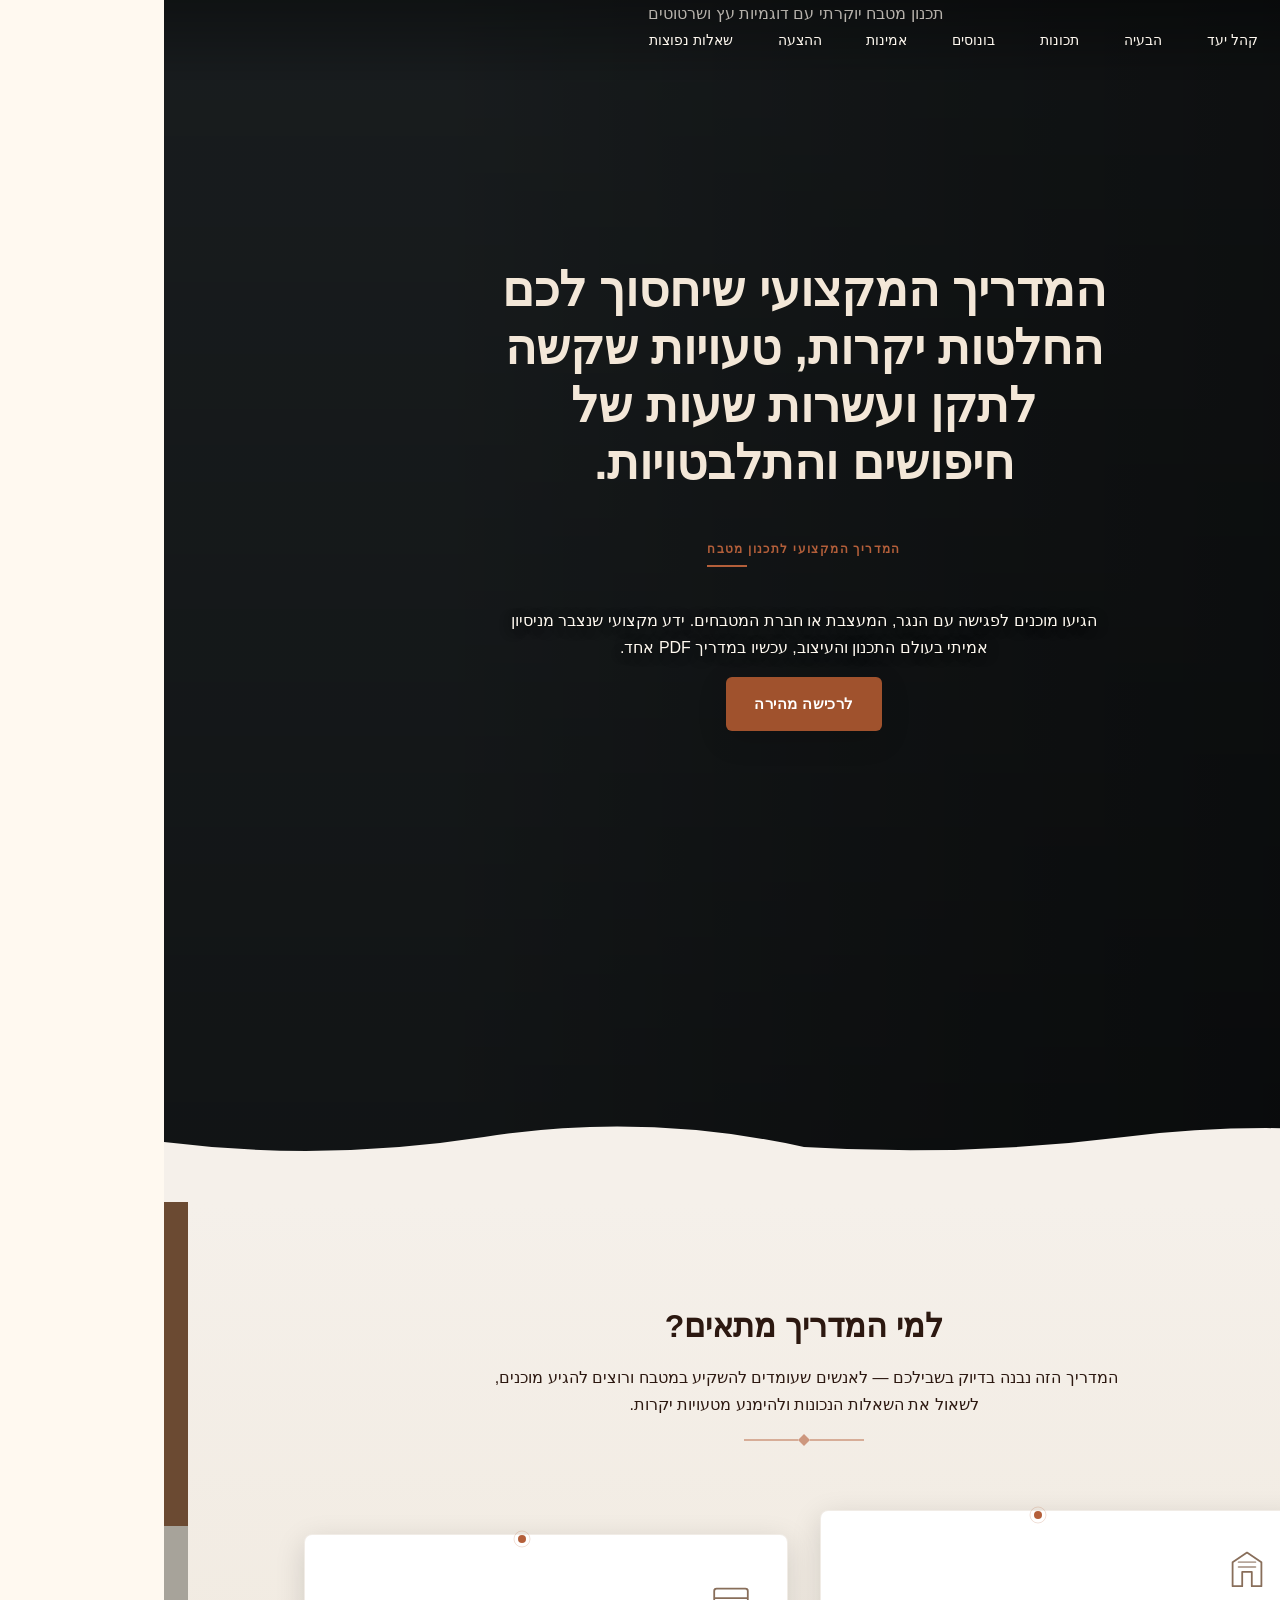
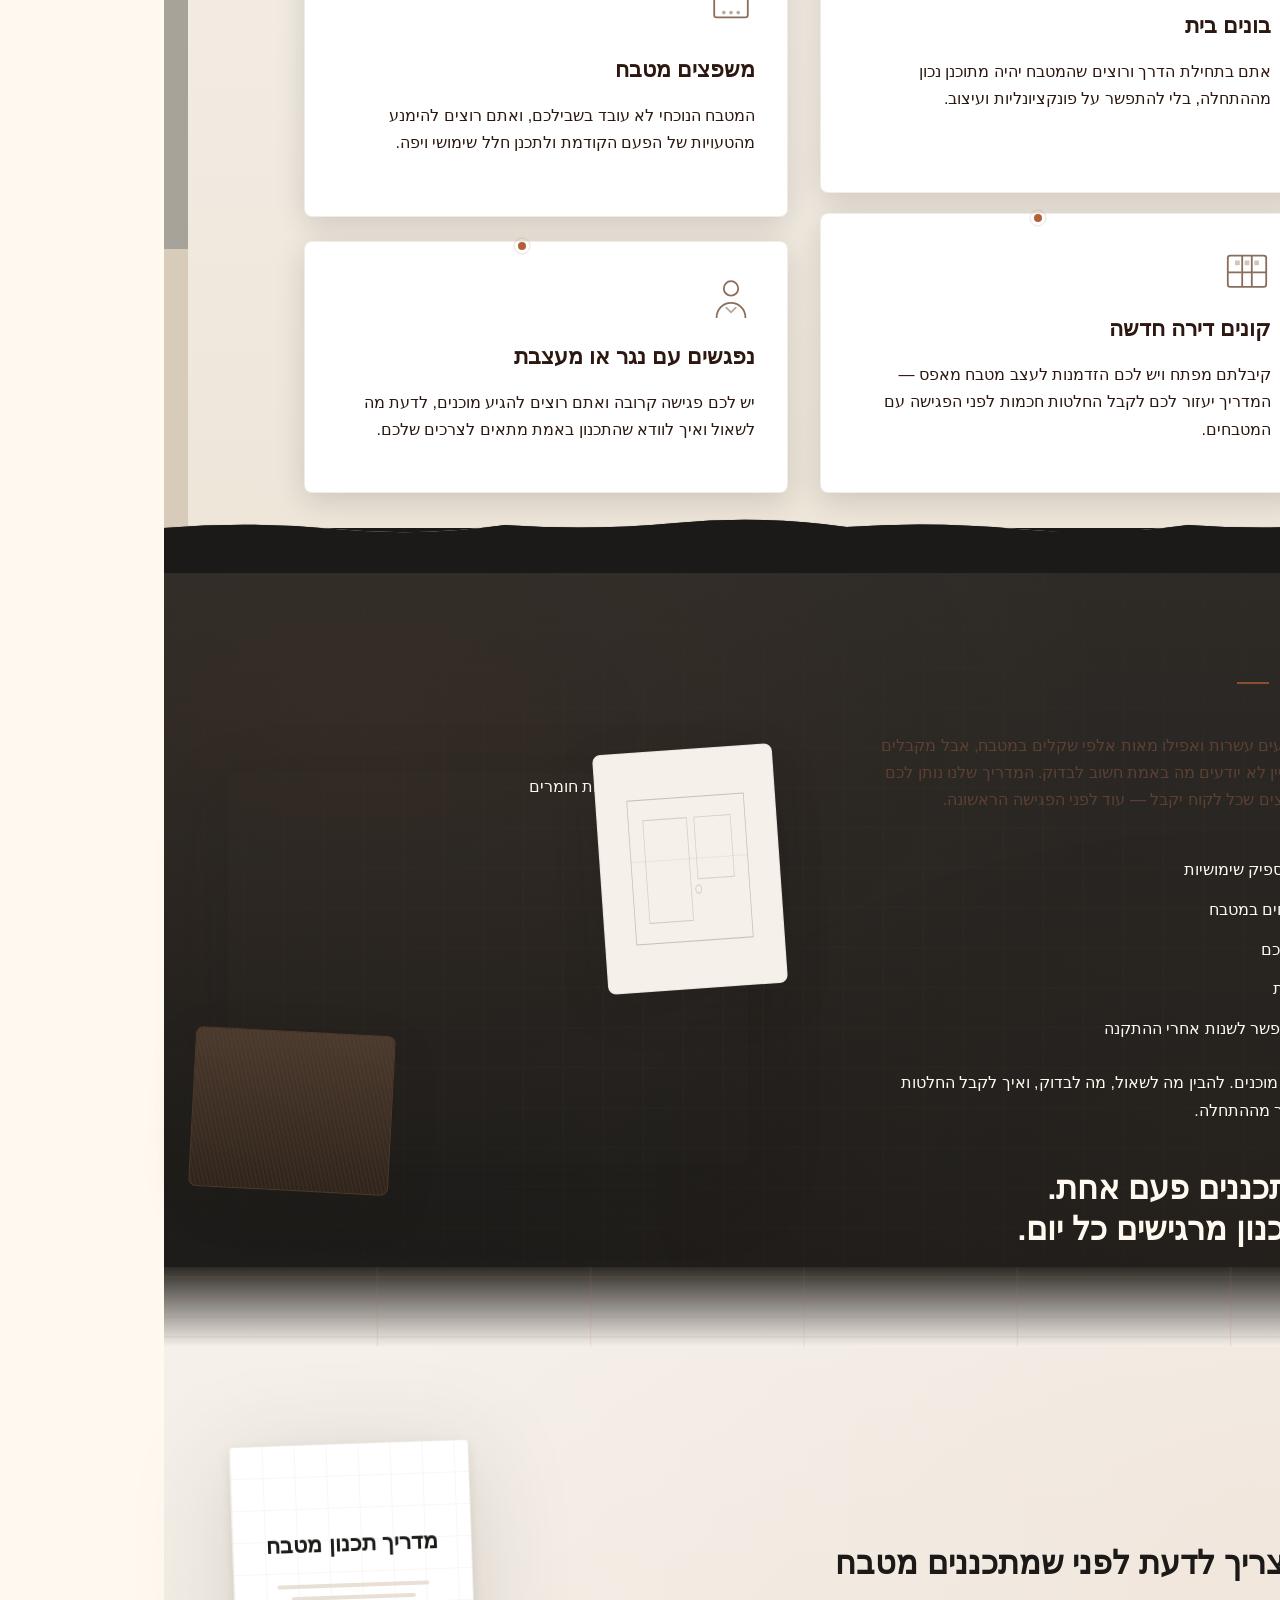
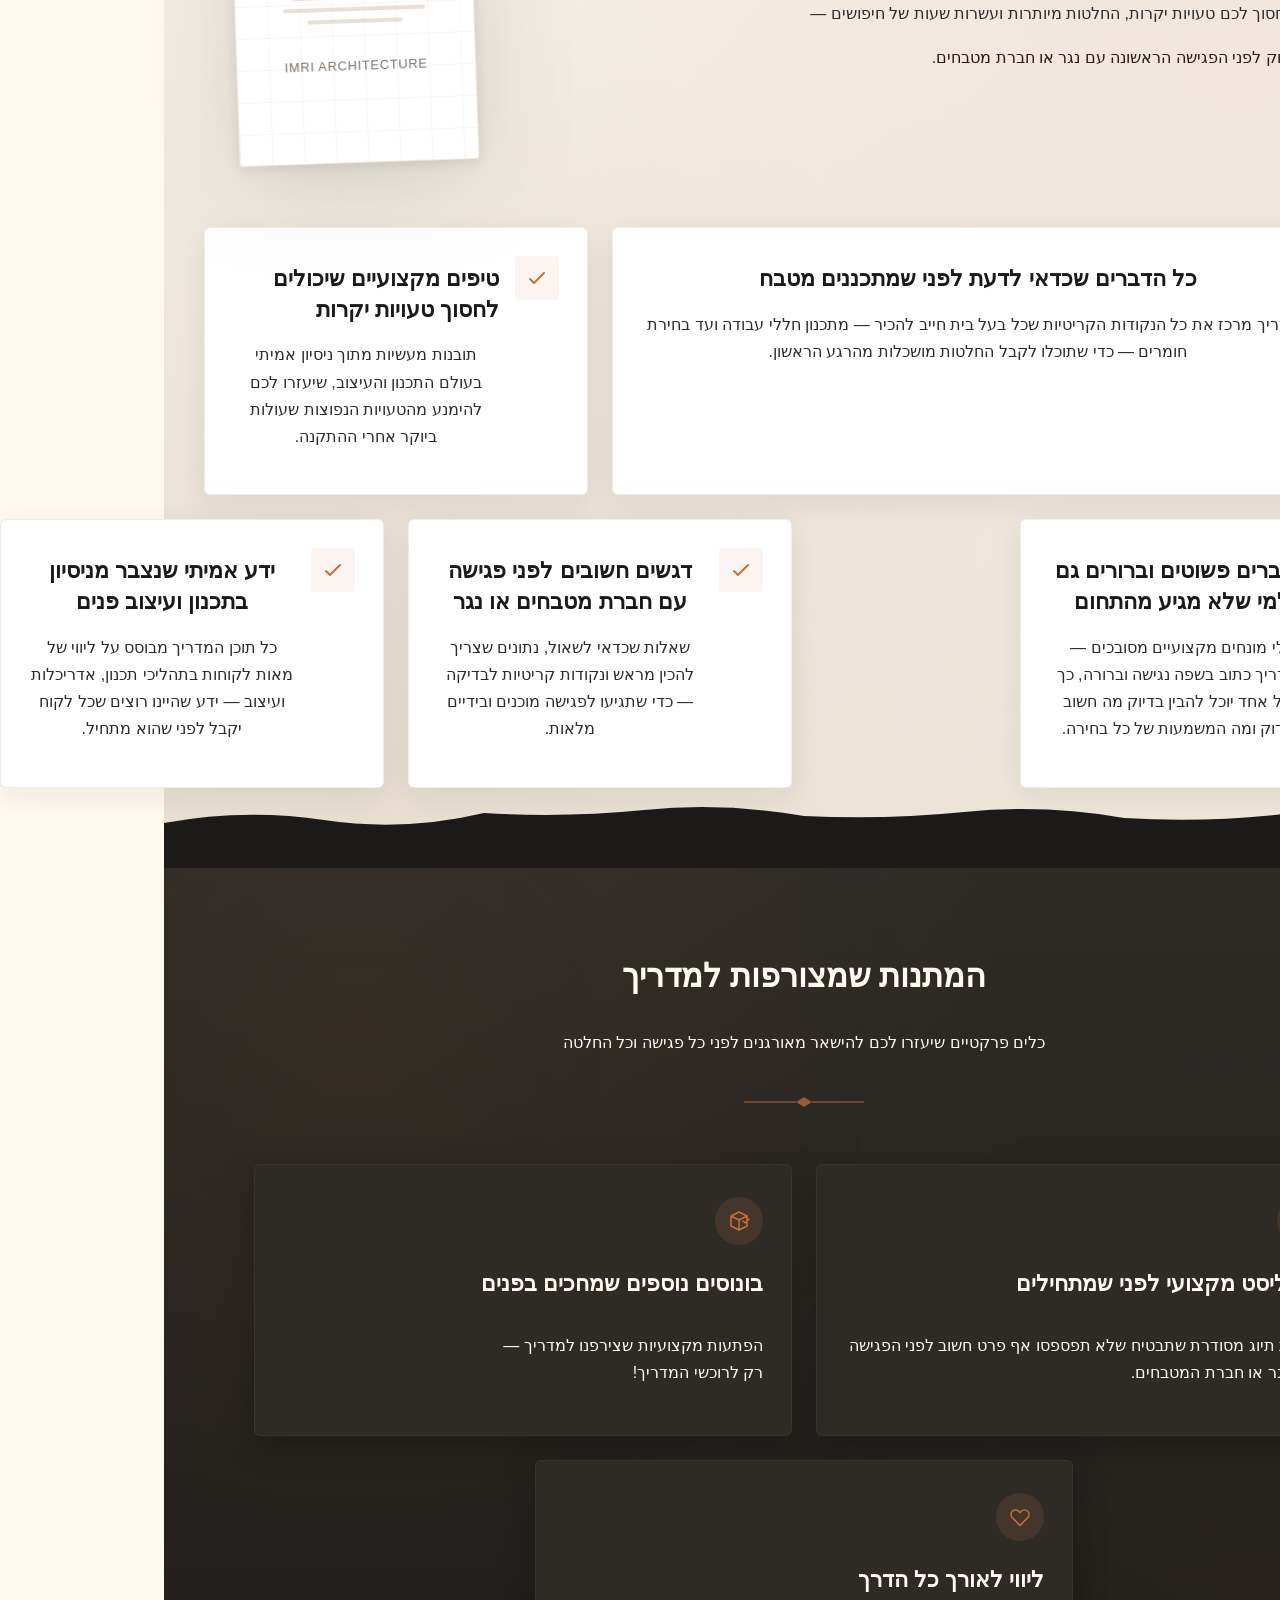
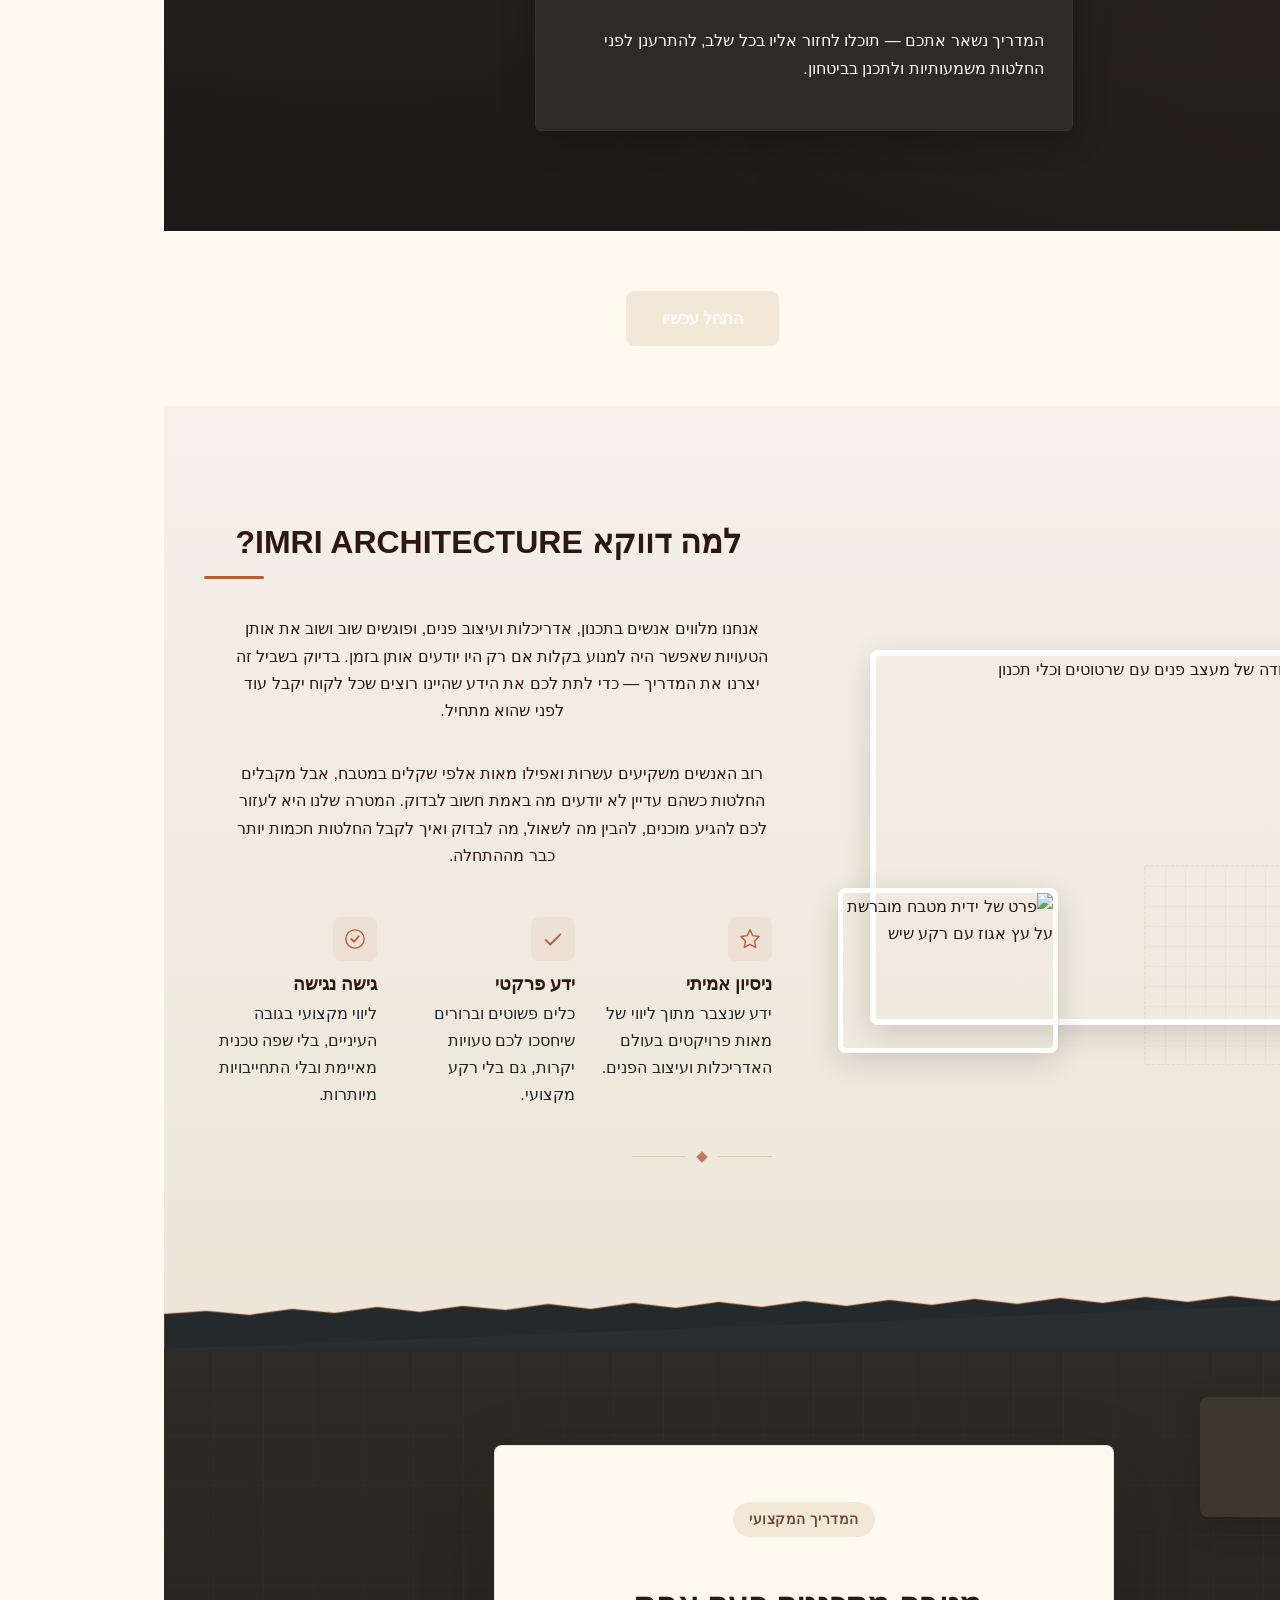
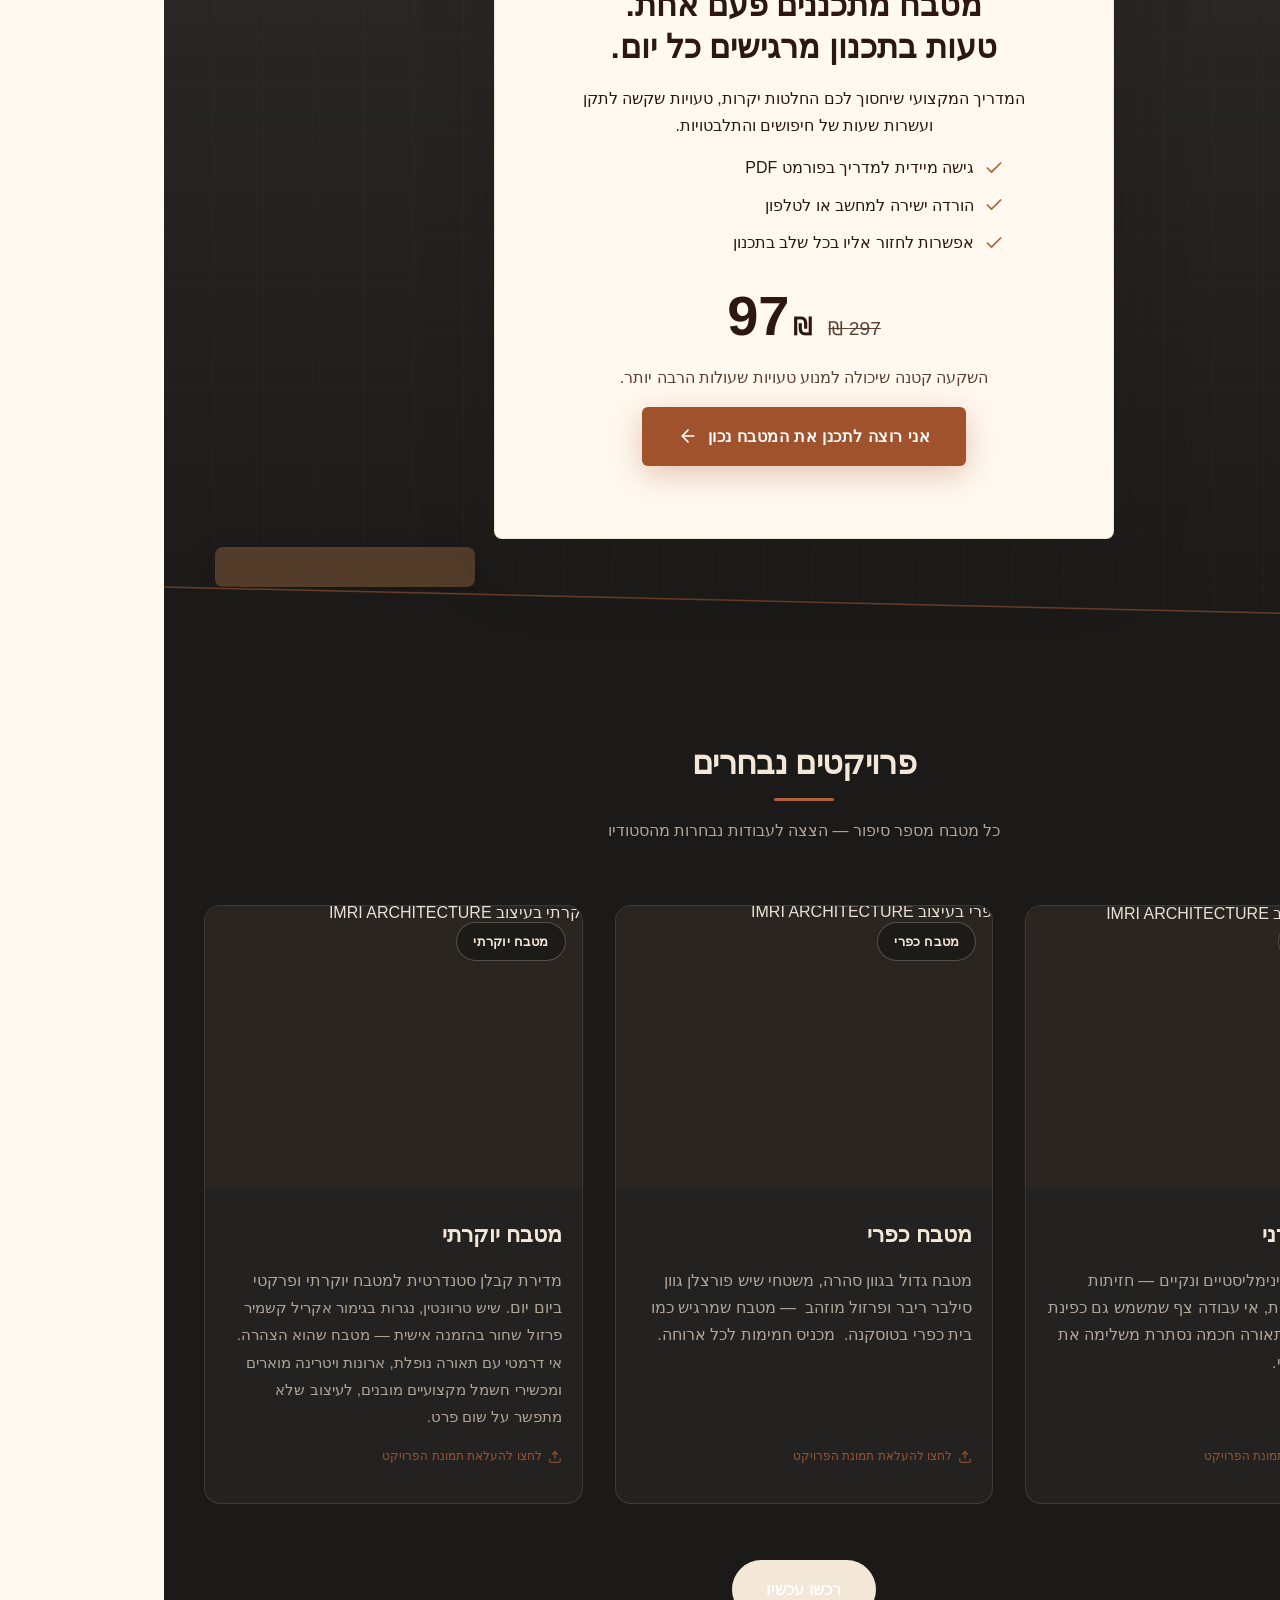
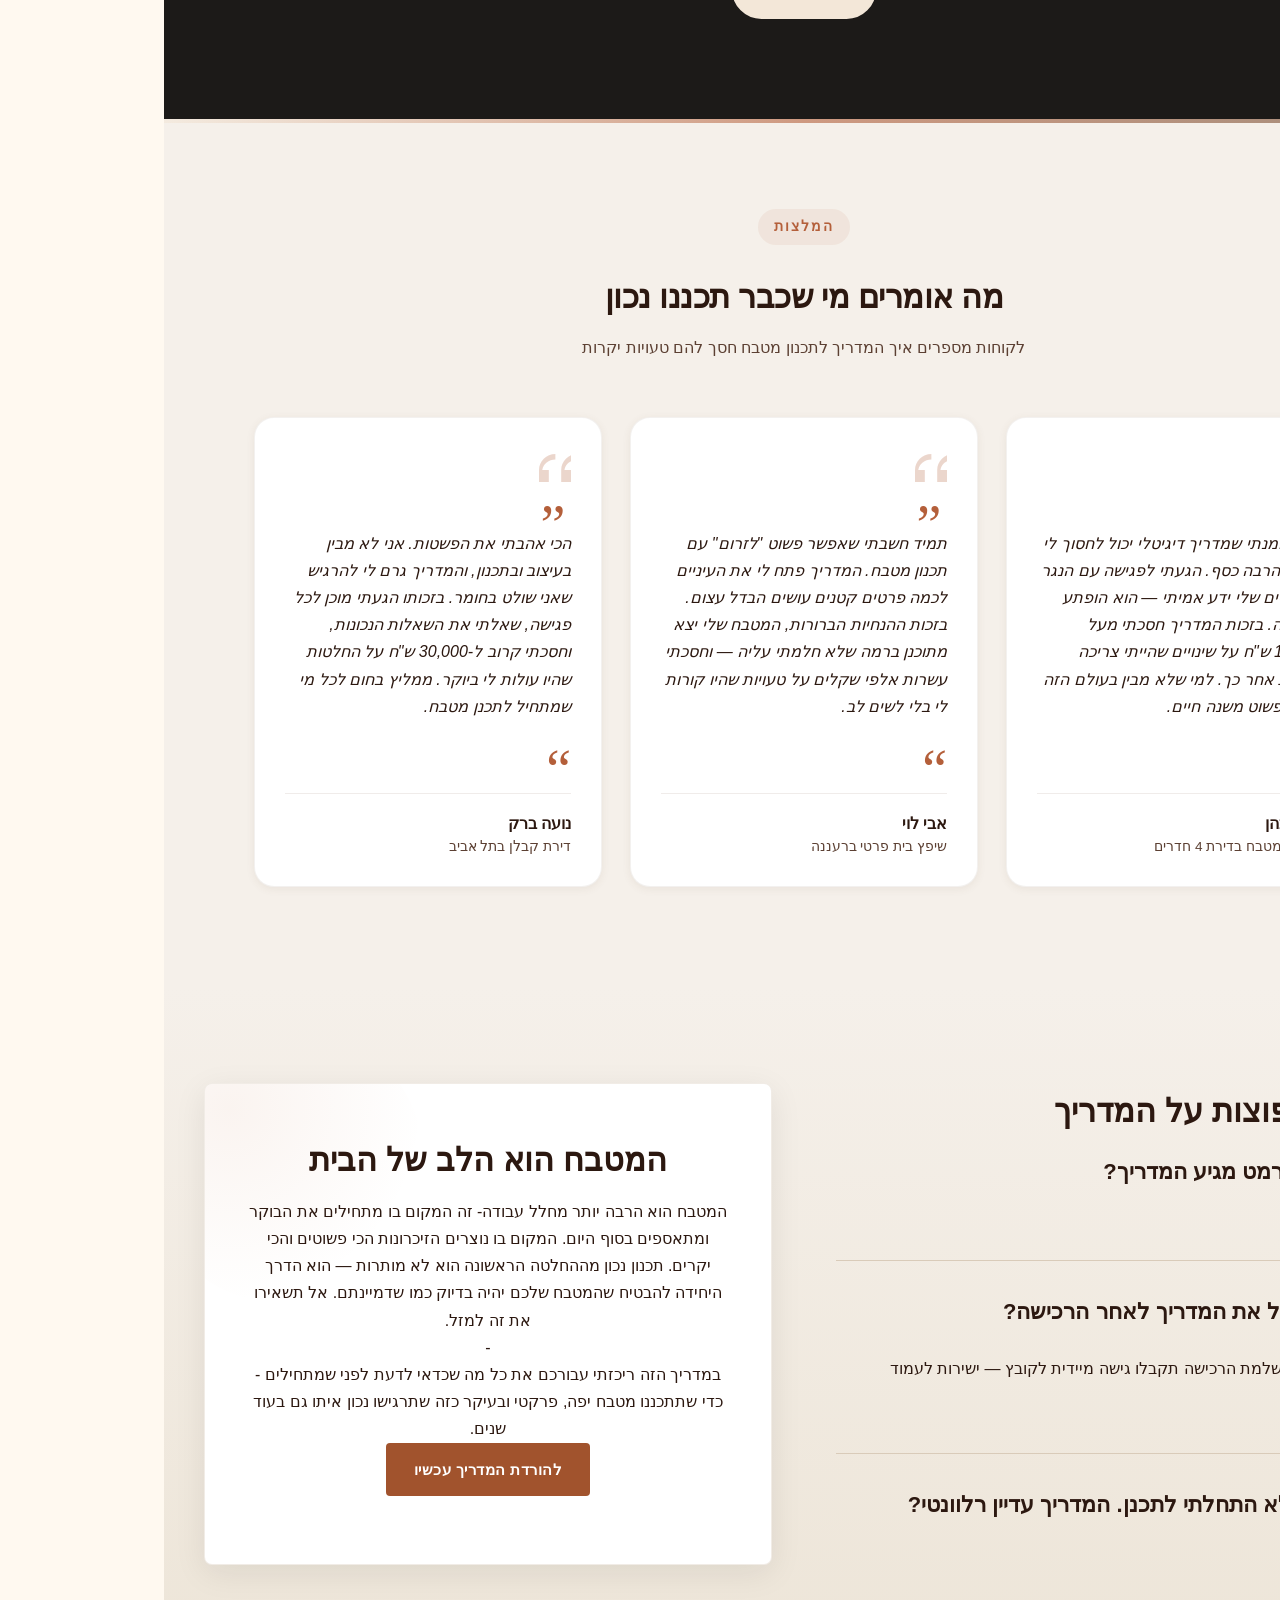
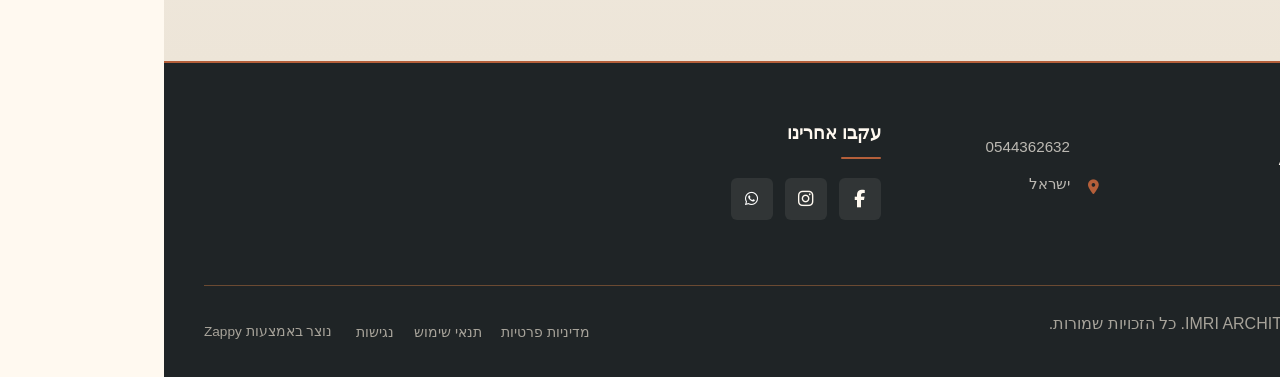
==== commit 5a07e20f: "Background sync: Progressive GitHub Sync" ====
--- a/public/index.html
+++ b/public/index.html
@@ -1 +1 @@
-<!doctype html><html dir="rtl" lang="he"><head><meta charset="UTF-8"><meta content="width=device-width,initial-scale=1" name="viewport"><meta content="index, follow" name="robots"><title>תכנון מטבח מנצח — IMRI</title><meta content="המדריך הדיגיטלי שיחסוך לכם טעויות יקרות בתכנון המטבח. מניסיון של אלפי פרויקטים, אנו מעניקים לכם את הכלים לתכנן נכון מההתחלה. הורידו עכשיו ב-97 ₪ בלבד!" name="description"><meta content="תכנון מטבח, מדריך תכנון מטבח, עיצוב פנים מטבח, אדריכלות מטבח, ייעוץ מטבח מקצועי" name="keywords"><link href="/assets/favicon.ico" rel="icon" type="image/x-icon"><link href="/assets/favicon-16x16.png" rel="icon" type="image/png" sizes="16x16"><link href="/assets/favicon-32x32.png" rel="icon" type="image/png" sizes="32x32"><link href="/assets/favicon-48x48.png" rel="icon" type="image/png" sizes="48x48"><link href="/assets/favicon-192x192.png" rel="icon" type="image/png" sizes="192x192"><link href="/assets/favicon-512x512.png" rel="icon" type="image/png" sizes="512x512"><link href="/assets/apple-touch-icon.png" rel="apple-touch-icon"><script>!function(){"use strict";var t="bab3c1e1-1c79-47ee-a497-6e82688281ee",e="https://api.zappy5.com/api/analytics/track",a=18e5,n=2592e6,o=!0,i=!0,r=!0;var s=function(){var e="zappy_visitor_"+t,a=null;try{if(a=localStorage.getItem(e)){var o=JSON.parse(a),i=Date.now();if(i-o.created<n)return o.lastSeen=i,localStorage.setItem(e,JSON.stringify(o)),o.id}}catch(t){console.warn("Zappy Analytics: LocalStorage not available")}var r="zv_"+Date.now()+"_"+Math.random().toString(36).substr(2,9);try{localStorage.setItem(e,JSON.stringify({id:r,created:Date.now(),lastSeen:Date.now()}))}catch(t){}return r}(),c=function(){var e="zappy_session_"+t,n=null;try{if(n=sessionStorage.getItem(e)){var o=JSON.parse(n),i=Date.now();if(i-o.timestamp<a)return o.timestamp=i,sessionStorage.setItem(e,JSON.stringify(o)),o.id}}catch(t){console.warn("Zappy Analytics: SessionStorage not available")}var r="zs_"+Date.now()+"_"+Math.random().toString(36).substr(2,9);try{sessionStorage.setItem(e,JSON.stringify({id:r,timestamp:Date.now()}))}catch(t){}return r}();function l(a,n){n=n||{};var o={website_id:t,event_type:a,page_path:window.location.pathname,referrer:document.referrer||"direct",visitor_id:s,session_id:c,metadata:n};if(navigator.sendBeacon){var i=new Blob([JSON.stringify(o)],{type:"application/json"});navigator.sendBeacon(e,i)}else fetch(e,{method:"POST",headers:{"Content-Type":"application/json"},body:JSON.stringify(o),keepalive:!0}).catch(function(t){console.warn("Zappy Analytics: Failed to track event",t)})}o&&l("pageview",{title:document.title,url:window.location.href}),i&&document.addEventListener("click",function(t){var e=t.target;if("BUTTON"===e.tagName||e.closest("button")){var a="BUTTON"===e.tagName?e:e.closest("button");l("click",{element:"button",text:a.textContent.trim().substring(0,100),id:a.id||null,class:a.className||null})}else if("A"===e.tagName||e.closest("a")){var n="A"===e.tagName?e:e.closest("a");l("navigation",{element:"link",text:n.textContent.trim().substring(0,100),href:n.href,external:n.hostname!==window.location.hostname})}},!0),r&&document.addEventListener("submit",function(t){var e=t.target;l("form_submit",{form_id:e.id||null,form_name:e.name||null,form_action:e.action||null,form_method:e.method||"GET"})},!0);var m=Date.now();window.addEventListener("beforeunload",function(){l("page_unload",{time_on_page:Math.floor((Date.now()-m)/1e3),page_path:window.location.pathname})}),window.zappyAnalytics={track:l,getVisitorId:function(){return s},getSessionId:function(){return c}}}()</script><script>!function(){"use strict";if(!window.zappyFireMarketingEvent){var t={begin_checkout:"checkout_started",purchase:"checkout_complete",add_to_cart:"add_to_cart",view_product:"view_product"},e={whatsapp_click:{ga4:"contact",meta:"Contact",gtm:"whatsapp_click",ecom:!1},phone_click:{ga4:"contact",meta:"Contact",gtm:"phone_click",ecom:!1},contact_form_submitted:{ga4:"generate_lead",meta:"Lead",gtm:"contact_form_submitted",ecom:!1},checkout_started:{ga4:"begin_checkout",meta:"InitiateCheckout",gtm:"begin_checkout",ecom:!0},checkout_complete:{ga4:"purchase",meta:"Purchase",gtm:"purchase",ecom:!0},product_inquiry:{ga4:"generate_lead",meta:"Lead",gtm:"product_inquiry",ecom:!1},add_to_cart:{ga4:"add_to_cart",meta:"AddToCart",gtm:"add_to_cart",ecom:!0},view_product:{ga4:"view_item",meta:"ViewContent",gtm:"view_item",ecom:!0}};window.zappyFireMarketingEvent=function(r,o,u){try{u=u||{};var p=t[r]||r,d=e[p];if(!d)return;if((o=o||{}).pagePath||o.page_path||(o.pagePath=a()),"checkout_complete"===p){var l=String(o.orderId||o.order_id||o.transaction_id||"");if(l&&function(t){if(!t)return!1;try{return"1"===sessionStorage.getItem(i(t))}catch(t){return!1}}(l))return;l&&function(t){if(t)try{sessionStorage.setItem(i(t),"1")}catch(t){}}(l)}if(!u.skipFirstParty)try{window.zappyAnalytics&&"function"==typeof window.zappyAnalytics.track&&window.zappyAnalytics.track(p,o)}catch(t){}try{if(window.dataLayer=window.dataLayer||[],d.ecom){var _=c(p,o),m={};_.transaction_id&&(m.transaction_id=_.transaction_id),null!=_.value&&(m.value=_.value),_.currency&&(m.currency=_.currency),_.items&&(m.items=_.items),window.dataLayer.push({event:d.gtm,ecommerce:m}),"checkout_complete"!==p&&"checkout_started"!==p||window.dataLayer.push({event:p,ecommerce:m})}else{var s={event:d.gtm};for(var h in o)Object.prototype.hasOwnProperty.call(o,h)&&(s[h]=o[h]);window.dataLayer.push(s)}}catch(t){}try{"function"==typeof window.gtag&&window.gtag("event",d.ga4,c(p,o))}catch(t){}try{"function"==typeof window.fbq&&window.fbq("track",d.meta,function(t,e){for(var r=n(e=e||{}),a=parseFloat(null!=e.value?e.value:null!=e.total?e.total:0)||0,c=String(e.currency||"USD").toUpperCase(),i=[],o=0,u=0;u<r.length;u++)r[u].item_id&&i.push(r[u].item_id),o+=r[u].quantity||1;if("checkout_complete"===t)return{value:a,currency:c,content_ids:i.length?i:void 0,content_type:"product",num_items:o||void 0,order_id:String(e.order_id||e.orderId||e.transaction_id||e.orderNumber||"")||void 0};if("checkout_started"===t)return{value:a,currency:c,content_ids:i.length?i:void 0,content_type:"product",num_items:o||parseInt(null!=e.itemCount?e.itemCount:0,10)||void 0};if("add_to_cart"===t){var p=String(e.productId||e.product_id||i[0]||"");return{value:a||(r[0]?r[0].price*r[0].quantity:0),currency:c,content_ids:p?[p]:i.length?i:void 0,content_type:"product",content_name:e.productName||e.product_name||r[0]&&r[0].item_name,num_items:parseInt(null!=e.quantity?e.quantity:o||1,10)||1}}if("view_product"===t){var d=String(e.productId||e.product_id||i[0]||"");return{value:a||parseFloat(null!=e.price?e.price:0)||0,currency:c,content_ids:d?[d]:i.length?i:void 0,content_type:"product",content_name:e.productName||e.product_name||r[0]&&r[0].item_name}}return"whatsapp_click"===t||"phone_click"===t?{content_name:"whatsapp_click"===t?"WhatsApp":"Phone",content_category:"contact"}:"contact_form_submitted"===t||"product_inquiry"===t?{content_name:"product_inquiry"===t?"Product inquiry":"Contact form",content_category:e.productName||e.product_name||void 0}:e}(p,o))}catch(t){}}catch(t){}};var r=Object.create(null);document.addEventListener("click",function(t){try{var e=t.target;if(!e)return;var r=u(e,".whatsapp-float, a.whatsapp-float, [data-zappy-whatsapp]"),n=function(t){for(var e=t;e&&e!==document;){if("A"===e.tagName)return e;e=e.parentElement}return null}(e),c=n&&n.href||"";if(r||n&&function(t){if(!t)return!1;var e=String(t).toLowerCase();return-1!==e.indexOf("wa.me/")||-1!==e.indexOf("api.whatsapp.com")||-1!==e.indexOf("whatsapp.com/send")||0===e.indexOf("whatsapp:")}(c)){if(!o("wa:"+c)){var i=r?"float":"link";window.zappyFireMarketingEvent("whatsapp_click",{source:i,href:c||null,pagePath:a()})}return}var p=u(e,".phone-header-btn, .nav-phone-btn, .call-btn, [data-zappy-phone]"),d="";if(n&&n.href&&0===String(n.href).toLowerCase().indexOf("tel:")?d=n.href:p&&p.href&&0===String(p.href).toLowerCase().indexOf("tel:")&&(d=p.href),p||d){var l="";return d&&(l=String(d).replace(/^tel:/i,"").trim()),void(o("tel:"+(l||p&&p.id||"btn"))||window.zappyFireMarketingEvent("phone_click",{source:p?"button":"link",phone:l||null,href:d||null,pagePath:a()}))}}catch(t){}},!0)}function a(){try{if(window.ZAPPY_CONFIG&&window.ZAPPY_CONFIG.currentPagePath)return window.ZAPPY_CONFIG.currentPagePath}catch(t){}try{return window.location.pathname||"/"}catch(t){return"/"}}function n(t){var e=(t=t||{}).items||t.cartItems||t.cart_items||t.lineItems||[];Array.isArray(e)||(e=[]);for(var r=[],a=0;a<e.length;a++){var n=e[a];if(n&&"object"==typeof n){var c=String(n.item_id||n.productId||n.product_id||n.id||"").trim(),i=String(n.item_name||n.productName||n.product_name||n.name||"").trim(),o=parseFloat(null!=n.price?n.price:null!=n.unitPrice?n.unitPrice:0)||0,u=Math.max(1,parseInt(null!=n.quantity?n.quantity:null!=n.qty?n.qty:1,10)||1);(c||i)&&r.push({item_id:c||i,item_name:i||c,price:o,quantity:u})}}return r}function c(t,e){var r=n(e=e||{}),c=parseFloat(null!=e.value?e.value:null!=e.total?e.total:0)||0,i=String(e.currency||"USD").toUpperCase();if("checkout_complete"===t)return{transaction_id:String(e.transaction_id||e.orderId||e.order_id||e.orderNumber||"")||void 0,value:c,currency:i,items:r};if("checkout_started"===t)return{value:c,currency:i,items:r};if("add_to_cart"===t){var o=r.length?r:[{item_id:String(e.productId||e.product_id||""),item_name:String(e.productName||e.product_name||""),price:parseFloat(null!=e.value?e.value:null!=e.price?e.price:0)||0,quantity:parseInt(null!=e.quantity?e.quantity:1,10)||1}].filter(function(t){return t.item_id||t.item_name});return{value:c||(o[0]?o[0].price*o[0].quantity:0),currency:i,items:o}}if("view_product"===t){var u=r.length?r:[{item_id:String(e.productId||e.product_id||""),item_name:String(e.productName||e.product_name||""),price:parseFloat(null!=e.price?e.price:null!=e.value?e.value:0)||0,quantity:1}].filter(function(t){return t.item_id||t.item_name});return{currency:i,value:c||(u[0]?u[0].price:0),items:u}}return"whatsapp_click"===t||"phone_click"===t?{method:"whatsapp_click"===t?"whatsapp":"phone",page_path:e.pagePath||a()}:"contact_form_submitted"===t||"product_inquiry"===t?{page_path:e.pagePath||a()}:e}function i(t){return"zappy_purchase_fired_"+String(t||"")}function o(t){var e=Date.now();return!!(r[t]&&e-r[t]<800)||(r[t]=e,!1)}function u(t,e){return t&&t.closest?t.closest(e):null}}()</script><meta content="תכנון מטבח מנצח — IMRI" property="og:title"><meta content="המדריך הדיגיטלי שיחסוך לכם טעויות יקרות בתכנון המטבח. מניסיון של אלפי פרויקטים, אנו מעניקים לכם את הכלים לתכנן נכון מההתחלה. הורידו עכשיו ב-97 ₪ בלבד!" property="og:description"><meta content="summary_large_image" name="twitter:card"><meta content="תכנון מטבח מנצח — IMRI" name="twitter:title"><meta content="המדריך הדיגיטלי שיחסוך לכם טעויות יקרות בתכנון המטבח. מניסיון של אלפי פרויקטים, אנו מעניקים לכם את הכלים לתכנן נכון מההתחלה. הורידו עכשיו ב-97 ₪ בלבד!" name="twitter:description"><script type="application/ld+json">{"@context":"https://schema.org","@graph":[{"@type":"LocalBusiness","@id":"https://imriarchitecture.co.il#organization","name":"IMRI ARCHITECTURE","url":"https://imriarchitecture.co.il","description":"IMRI is an interior design and architecture firm that created a professional digital guide (PDF) for kitchen planning, priced at 97 ₪ (discounted from 297 ₪). The brand positions itself as an experienced, knowledgeable partner that helps homeowners avoid costly planning mistakes before they begin. The guide is practical and accessible, aimed at people who are about to invest heavily in a kitchen renovation or new build. The tone is warm, professional, and empowering — focused on saving clients time, money, and stress through expert knowledge accumulated from real-world design experience.","address":{"@type":"PostalAddress","streetAddress":"ישראל"},"contactPoint":[{"@type":"ContactPoint","contactType":"customer service","email":"Imriarch@gmail.com","telephone":"0544362632"}]},{"@type":"WebSite","@id":"https://imriarchitecture.co.il#website","url":"https://imriarchitecture.co.il","name":"IMRI ARCHITECTURE","publisher":{"@id":"https://imriarchitecture.co.il#organization"}}]}</script><meta content="website" property="og:type"><meta content="he_IL" property="og:locale"><style>.skip-link{position:absolute;top:0;left:0;transform:translateY(-200%);padding:12px 18px;background:var(--bg-dark,#1a1a1a);color:var(--text-light,#fff);font-weight:600;border-radius:0 0 8px 0;z-index:10000}.skip-link:focus{transform:none;outline:2px solid var(--ring,#fff);outline-offset:2px}:focus-visible{outline:2px solid var(--ring,currentColor);outline-offset:3px}</style><link href="/assets/favicon.ico" rel="icon" type="image/x-icon"><link href="/assets/favicon-16x16.png" rel="icon" type="image/png" sizes="16x16"><link href="/assets/favicon-32x32.png" rel="icon" type="image/png" sizes="32x32"><link href="/assets/favicon-48x48.png" rel="icon" type="image/png" sizes="48x48"><link href="/assets/favicon-192x192.png" rel="icon" type="image/png" sizes="192x192"><link href="/assets/favicon-512x512.png" rel="icon" type="image/png" sizes="512x512"><link href="/assets/apple-touch-icon.png" rel="apple-touch-icon"><link href="https://cdn.jsdelivr.net/npm/vanilla-cookieconsent@3/dist/cookieconsent.css" rel="stylesheet"><style data-zappy-section-v2-css="true">.index-bonuses-section{position:relative;background-color:#1c1a18;background-image:radial-gradient(circle at 15% 20%,rgba(196,112,63,.06) 0,transparent 50%),radial-gradient(circle at 85% 80%,rgba(107,74,50,.08) 0,transparent 50%),linear-gradient(180deg,#2e2b27 0,#1c1a18 100%);color:var(--text-light);padding:80px 24px 100px;overflow:hidden;direction:rtl;text-align:right}.index-bonuses-section .bonuses-container{position:relative;z-index:2;max-width:1100px;margin:0 auto;display:flex;flex-direction:column;align-items:center;gap:48px}.index-bonuses-section .bonuses-header{text-align:center;max-width:700px;margin:0 auto;display:flex;flex-direction:column;align-items:center;gap:16px}.index-bonuses-section .bonuses-title{font-family:'Noto Serif Hebrew','Frank Ruhl Libre',serif;font-size:2rem;font-weight:600;line-height:1.25;color:var(--text-light);margin:0;text-align:center}.index-bonuses-section .bonuses-subtitle{font-family:'Noto Sans Hebrew',Assistant,sans-serif;font-size:1.05rem;font-weight:400;line-height:1.8;color:var(--text-muted);margin:0;text-align:center;max-width:600px}.index-bonuses-section .bonuses-ornament{display:flex;justify-content:center;align-items:center;margin-top:8px}.index-bonuses-section .bonuses-ornament svg{display:block}.index-bonuses-section .bonuses-grid{display:grid;grid-template-columns:repeat(3,1fr);gap:24px;width:100%;margin-top:8px}.index-bonuses-section .bonus-card{background:#2e2b27;border-radius:6px;box-shadow:0 8px 32px rgba(0,0,0,.25);padding:2rem 1.75rem;border:1px solid rgba(58,53,48,.8);display:flex;flex-direction:column;align-items:flex-start;gap:16px;transition:transform .3s ease,box-shadow .3s ease,border-color .3s ease;text-align:right;min-width:0}.index-bonuses-section .bonus-card:hover{transform:translateY(-6px);box-shadow:0 16px 48px rgba(160,82,45,.28);border-color:rgba(196,112,63,.4)}.index-bonuses-section .bonus-icon-wrapper{display:flex;align-items:center;justify-content:center;width:48px;height:48px;border-radius:50%;background:rgba(196,112,63,.15);color:#c4703f;flex-shrink:0}.index-bonuses-section .bonus-icon{width:24px;height:24px;stroke:currentColor}.index-bonuses-section .bonus-card-title{font-family:'Noto Serif Hebrew','Frank Ruhl Libre',serif;font-size:1.4rem;font-weight:600;line-height:1.35;color:var(--text-light);margin:0;text-align:right}.index-bonuses-section .bonus-card-desc{font-family:'Noto Sans Hebrew',Assistant,sans-serif;font-size:.95rem;font-weight:400;line-height:1.75;color:var(--text-muted);margin:0;text-align:right}.index-bonuses-section .bonuses-image{width:100%;max-width:800px;height:auto;border-radius:6px;box-shadow:0 24px 72px rgba(28,26,24,.22);border:1px solid rgba(58,53,48,.6);margin-top:16px;object-fit:cover;aspect-ratio:3/2}.index-bonuses-section .bonuses-bg-pattern{position:absolute;bottom:0;left:0;width:100%;height:100%;pointer-events:none;z-index:0;opacity:.5;mask-image:linear-gradient(to top,rgba(0,0,0,0.2) 0%,rgba(0,0,0,0) 60%);-webkit-mask-image:linear-gradient(to top,rgba(0,0,0,0.2) 0%,rgba(0,0,0,0) 60%)}@media (max-width:768px){.index-bonuses-section{padding:100px 16px 60px}.index-bonuses-section .bonuses-container{gap:36px}.index-bonuses-section .bonuses-grid{grid-template-columns:1fr!important;gap:20px}.index-bonuses-section .bonus-card{padding:1.5rem}.index-bonuses-section .bonuses-title{font-size:1.75rem}.index-bonuses-section .bonuses-subtitle{font-size:1rem}.index-bonuses-section .bonuses-image{max-width:100%;margin-top:8px}}</style><style id="zappy-critical-above-fold-css">html{box-sizing:border-box;-webkit-text-size-adjust:100%}*,::after,::before{box-sizing:inherit}body{margin:0;min-width:320px;overflow-x:clip}img,svg,video{max-width:100%;height:auto}main{display:block}.container{width:min(100% - 32px,1200px);margin-inline:auto}.navbar,header .navbar,header[role=banner],nav.navbar{position:relative;z-index:1000;width:100%}.nav-container,.navbar .container{display:flex;align-items:center;justify-content:space-between;min-height:64px}.logo,.logo-link img{display:block;width:35px;height:35px;object-fit:contain}#navMenu,.nav-menu{list-style:none;margin:0;padding:0}#navMenu a,.nav-menu a,.navbar .nav-links a,.navbar a{color:inherit;text-decoration:none}#navMenu .sub-menu,.nav-menu .sub-menu,.navbar .sub-menu{display:none}.fa,.fa-brands,.fa-regular,.fa-solid,.fab,.far,.fas{display:inline-block;min-width:1em;text-align:center}html:not(#zappy-noop) .navbar:has(.nav-ecommerce-icons)>.phone-header-btn,html:not(#zappy-noop)[data-zappy-site-type=ecommerce] .phone-header-btn{display:none!important;visibility:hidden!important;width:0!important;height:0!important;pointer-events:none!important}.zappy-preview-empty-store-cta{display:none!important;visibility:hidden!important;height:0!important;max-height:0!important;overflow:hidden!important;margin:0!important;padding:0!important;border:0!important;box-shadow:none!important}.zappy-catalog-menu{background:var(--surface-color,var(--surface,linear-gradient(135deg,#f8f9fa 0,#fff 100%)));border-bottom:1px solid var(--border-color,#e5e7eb);padding:0;position:sticky;top:0;z-index:90}.zappy-catalog-menu.rtl,.zappy-catalog-menu[dir=rtl]{direction:rtl}.zappy-catalog-menu.ltr,.zappy-catalog-menu[dir=ltr]{direction:ltr}.catalog-menu-container{max-width:1440px;margin:0 auto;display:flex;align-items:center;gap:8px;padding:10px 24px;overflow:visible}.catalog-menu-categories,.catalog-menu-list{display:flex;align-items:center;gap:4px;flex-wrap:wrap;margin:0;padding:0;list-style:none}.catalog-menu-item{display:inline-flex;align-items:center;padding:8px 16px;font-size:14px;font-weight:500;color:var(--text-color,var(--text,#374151));text-decoration:none;border-radius:20px;white-space:nowrap}.catalog-menu-all{background:var(--primary-color,var(--primary,#111));color:var(--text-light,#fff)!important}.catalog-menu-parent{position:relative;display:inline-flex;align-items:center}.catalog-menu-trigger{display:inline-flex;align-items:center;gap:6px}.catalog-menu-chevron{flex-shrink:0}.catalog-menu-parent>.sub-menu{display:none!important;visibility:hidden!important;opacity:0!important;pointer-events:none!important}.hero-section,.index-hero-section,section[class*=hero]{position:relative;overflow:hidden;min-height:560px}.hero-bg-image,.hero-bg-wrapper,section[class*=hero] [class*=hero-bg]{position:absolute;inset:0;width:100%;height:100%}.hero-bg-image img,.hero-bg-wrapper img,section[class*=hero] [data-hero-bg],section[class*=hero] img[data-hero-background=true]{width:100%!important;height:100%!important;object-fit:cover!important;display:block}.hero-content,section[class*=hero] .container{position:relative;z-index:2}@media(max-width:768px){:root{--header-height:72px;--total-header-height:72px;--zappy-mobile-menu-top:72px}html[data-zappy-site-type=ecommerce] body{padding-top:var(--total-header-height,72px)}html[data-zappy-site-type=ecommerce] body>.navbar:not(.zappy-catalog-menu),html[data-zappy-site-type=ecommerce] body>nav.navbar{position:fixed!important;top:0;left:0;right:0;z-index:100000;width:100%;margin-bottom:0}.zappy-catalog-menu{position:fixed;top:var(--header-height,72px);left:0;right:0;z-index:99999}.nav-container,.navbar .container{min-height:60px}#navMenu,.nav-menu{max-width:100vw;overflow-x:hidden}.hero-section,.index-hero-section,section[class*=hero]{min-height:100svh}.hero-bg-image,.hero-bg-wrapper,.hero-scrim{min-height:100svh}}</style><link href="/styles.css" rel="preload" as="style"><link href="/styles.css" rel="stylesheet" media="print" onload='this.media="all"'><noscript><link href="/styles.css" rel="stylesheet"></noscript><script>window.ZAPPY_WEBSITE_ID="bab3c1e1-1c79-47ee-a497-6e82688281ee",window.ZAPPY_API_BASE="https://api.zappy5.com"</script><link href="/assets/site-index-hero-image-1.webp" rel="preload" as="image" fetchpriority="high"><style id="zappy-dropdown-submenu-styles">#navMenu li:has(.sub-menu),.nav-menu li:has(.sub-menu),.navbar li:has(.sub-menu),nav li:has(.sub-menu){position:relative}#navMenu .sub-menu,.nav-menu .sub-menu,.navbar .sub-menu,nav .sub-menu{display:block!important;position:absolute!important;top:100%;left:0;min-width:220px;border-radius:8px;box-shadow:0 8px 25px rgba(0,0,0,.15);padding:8px 0;opacity:0;visibility:hidden;transform:translateY(10px);transition:all .3s ease;z-index:1000;list-style:none;pointer-events:none}#navMenu li:hover>.sub-menu,.nav-menu li:hover>.sub-menu,.navbar li:hover>.sub-menu,nav li:hover>.sub-menu{opacity:1!important;visibility:visible!important;transform:translateY(0)!important;pointer-events:auto!important}.sub-menu li{list-style:none;margin:0;padding:0}.sub-menu a{display:block!important;padding:10px 16px!important;color:var(--text-dark,#333)!important;font-weight:500;text-decoration:none;white-space:nowrap;transition:background-color .2s}.sub-menu .zappy-nav-child>a{padding-left:28px!important;font-size:.9em!important;opacity:.85!important}[dir=rtl] .sub-menu .zappy-nav-child>a,html[lang=ar] .sub-menu .zappy-nav-child>a,html[lang=he] .sub-menu .zappy-nav-child>a{padding-left:10px!important;padding-right:28px!important}.sub-menu .zappy-nav-parent>a{font-weight:600!important}.sub-menu a:hover{background-color:#f5f5f5}[dir=rtl] .nav-menu .sub-menu,[dir=rtl] .navbar .sub-menu,[dir=rtl] nav .sub-menu,html[lang=ar] .nav-menu .sub-menu,html[lang=ar] .navbar .sub-menu,html[lang=ar] nav .sub-menu,html[lang=he] .nav-menu .sub-menu,html[lang=he] .navbar .sub-menu,html[lang=he] nav .sub-menu{left:auto!important;right:0!important}.sub-menu:empty,.sub-menu:not(:has(li)):not(:has(> a)),.sub-menu:not(:has(li:not(.zappy-hidden-menu-item))):not(:has(> a)){display:none!important;opacity:0!important;visibility:hidden!important;pointer-events:none!important}li:has(.menu-group-title):hover>.sub-menu{opacity:1!important;visibility:visible!important;transform:translateY(0)!important;pointer-events:auto!important}#navMenu>li>.menu-group-title,.nav-menu>li>.menu-group-title{display:inline-block;padding:.5rem 1rem;cursor:default;user-select:none}@media (max-width:768px){#navMenu .sub-menu,.nav-menu .sub-menu,.navbar .sub-menu,nav .sub-menu{position:static!important;transform:none!important;box-shadow:none!important;background:0 0!important;max-height:0;overflow:hidden;opacity:0;visibility:hidden;transition:max-height .3s ease,opacity .3s ease;padding:0!important;border-radius:0!important}#navMenu .sub-menu.mobile-expanded,.nav-menu .sub-menu.mobile-expanded,.navbar .sub-menu.mobile-expanded{max-height:none!important;overflow-y:visible!important;opacity:1!important;visibility:visible!important;padding:8px 0 8px 16px!important}[dir=rtl] .sub-menu.mobile-expanded,html[lang=he] .sub-menu.mobile-expanded{padding:8px 16px 8px 0!important}#navMenu li:hover>.sub-menu,.nav-menu li:hover>.sub-menu,.navbar li:hover>.sub-menu,nav li:hover>.sub-menu{opacity:0;visibility:hidden;pointer-events:none}#navMenu li>.sub-menu.mobile-expanded,.nav-menu li>.sub-menu.mobile-expanded,.navbar li>.sub-menu.mobile-expanded,nav li>.sub-menu.mobile-expanded{opacity:1!important;visibility:visible!important;pointer-events:auto!important}#navMenu li:has(.sub-menu),.nav-menu li:has(.sub-menu),.navbar li:has(.sub-menu),nav li:has(.sub-menu){display:flex!important;flex-wrap:wrap!important;align-items:center!important;position:relative!important;min-height:44px!important}#navMenu li:has(.sub-menu)>a,.nav-menu li:has(.sub-menu)>a,.navbar li:has(.sub-menu)>a,nav li:has(.sub-menu)>a{flex:1!important;min-width:0!important}#navMenu li:has(.sub-menu)>.menu-group-title,.nav-menu li:has(.sub-menu)>.menu-group-title,.navbar li:has(.sub-menu)>.menu-group-title,nav li:has(.sub-menu)>.menu-group-title{flex:1!important;min-width:0!important;padding:0!important;line-height:inherit!important}#navMenu li:has(.sub-menu)>.sub-menu,.nav-menu li:has(.sub-menu)>.sub-menu,.navbar li:has(.sub-menu)>.sub-menu,nav li:has(.sub-menu)>.sub-menu{flex-basis:100%!important;width:100%!important}#navMenu li:has(.sub-menu)>a [class*=arrow],#navMenu li:has(.sub-menu)>a [class*=chevron],.nav-menu li:has(.sub-menu)>a .fa-angle-down,.nav-menu li:has(.sub-menu)>a .fa-chevron-down,.nav-menu li:has(.sub-menu)>a [class*=arrow],.nav-menu li:has(.sub-menu)>a [class*=chevron],nav li:has(.sub-menu)>a [class*=arrow],nav li:has(.sub-menu)>a [class*=chevron]{display:none!important;visibility:hidden!important}.mobile-submenu-toggle{display:flex!important;align-items:center!important;justify-content:center!important;width:44px!important;height:auto!important;background:0 0!important;border:none!important;cursor:pointer!important;color:var(--text-light)!important;position:static!important;flex-shrink:0!important;align-self:stretch!important;z-index:2!important;padding:0!important;margin:0!important}.mobile-submenu-toggle::after{content:''!important;width:0!important;height:0!important;border-left:6px solid transparent!important;border-right:6px solid transparent!important;border-top:7px solid currentColor!important;transition:transform .3s ease!important}.mobile-submenu-toggle.expanded::after{transform:rotate(180deg)!important}.sub-menu a{padding:10px 0!important;display:block!important;color:var(--text-light)!important;white-space:normal!important}.sub-menu .zappy-nav-child>a{padding-left:28px!important;font-size:.9em!important;opacity:.85!important}[dir=rtl] .sub-menu .zappy-nav-child>a,html[lang=ar] .sub-menu .zappy-nav-child>a,html[lang=he] .sub-menu .zappy-nav-child>a{padding-left:0!important;padding-right:28px!important}.sub-menu .zappy-nav-parent>a{font-weight:600!important}#navMenu.active,.nav-menu.active{max-width:100vw!important;overflow-x:hidden!important;box-sizing:border-box!important}.navbar .sub-menu li a,.zappy-products-dropdown .sub-menu a,nav.navbar .sub-menu li a{color:var(--text-light)!important}}@media (min-width:769px){.mobile-submenu-toggle{display:none!important}}</style><style id="zappy-widget-visibility">html[dir=rtl] .whatsapp-float{right:20px!important;left:auto!important}html:not([dir]) .whatsapp-float,html[dir=ltr] .whatsapp-float{left:20px!important;right:auto!important}html[dir=rtl] #mic-access-tool-general-button,html[dir=rtl] #mic-init-access-tool #mic-access-tool-general-button,html[dir=rtl] #mic-init-access-tool .mic-access-tool-general-button,html[dir=rtl] ._access-icon,html[dir=rtl] .mic-access-tool-general-button{left:20px!important;right:auto!important}html:not([dir]) #mic-access-tool-general-button,html:not([dir]) #mic-init-access-tool #mic-access-tool-general-button,html:not([dir]) #mic-init-access-tool .mic-access-tool-general-button,html:not([dir]) ._access-icon,html:not([dir]) .mic-access-tool-general-button,html[dir=ltr] #mic-access-tool-general-button,html[dir=ltr] #mic-init-access-tool #mic-access-tool-general-button,html[dir=ltr] #mic-init-access-tool .mic-access-tool-general-button,html[dir=ltr] ._access-icon,html[dir=ltr] .mic-access-tool-general-button{right:20px!important;left:auto!important}@media (max-width:768px){.whatsapp-float{display:flex!important}}@media (min-width:769px){.whatsapp-float{display:flex!important}}@media (max-width:768px){#mic-access-tool-general-button,#mic-init-access-tool #mic-access-tool-general-button,#mic-init-access-tool .mic-access-tool-general-button,._access-icon,.mic-access-tool-general-button{display:flex!important;visibility:visible!important;opacity:1!important;pointer-events:auto!important}#mic-access-tool-box.opened-mic-access-tool,#mic-init-access-tool #mic-access-tool-box.opened-mic-access-tool,.mic-access-tool-box.opened-mic-access-tool{visibility:visible!important;opacity:1!important;pointer-events:auto!important}}@media (min-width:769px){#mic-access-tool-general-button,#mic-init-access-tool #mic-access-tool-general-button,#mic-init-access-tool .mic-access-tool-general-button,._access-icon,.mic-access-tool-general-button{display:flex!important;visibility:visible!important;opacity:1!important;pointer-events:auto!important}#mic-access-tool-box.opened-mic-access-tool,#mic-init-access-tool #mic-access-tool-box.opened-mic-access-tool,.mic-access-tool-box.opened-mic-access-tool{visibility:visible!important;opacity:1!important;pointer-events:auto!important}}</style></head><body><a href="#main" class="skip-link">דלג לתוכן הראשי</a><nav class="navbar" dir="rtl"><button aria-label="Menu" class="mobile-toggle" id="mobileToggle"><svg viewBox="0 0 24 24" style="display:block !important" class="hamburger-icon" width="24" height="24" fill="none"><path d="M3 12h18M3 6h18M3 18h18" stroke="currentColor" stroke-width="2" stroke-linecap="round"></path></svg> <svg viewBox="0 0 24 24" class="close-icon" width="24" height="24" fill="none" style="display:none !important"><path d="M18 6L6 18M6 6l12 12" stroke="currentColor" stroke-width="2" stroke-linecap="round"></path></svg></button> <button aria-label="Call" class="phone-header-btn" data-phone="0544362632"><svg viewBox="0 0 24 24" width="20" height="20" fill="currentColor"><path d="M22 16.92v3a2 2 0 0 1-2.18 2 19.79 19.79 0 0 1-8.63-3.07 19.5 19.5 0 0 1-6-6 19.79 19.79 0 0 1-3.07-8.67A2 2 0 0 1 4.11 2h3a2 2 0 0 1 2 1.72 12.84 12.84 0 0 0 .7 2.81 2 2 0 0 1-.45 2.11L8.09 9.91a16 16 0 0 0 6 6l1.27-1.27a2 2 0 0 1 2.11-.45 12.84 12.84 0 0 0 2.81.7A2 2 0 0 1 22 16.92z"></path></svg></button><div class="nav-container"><div class="nav-right-group"><div class="nav-brand"><a href="/" class="logo-link"><img alt="IMRI ARCHITECTURE" class="logo" decoding="async" src="/assets/site-----image-1.webp" height="35" width="35"></a></div><ul class="nav-menu" id="navMenu"><li><a href="#audience">קהל יעד</a></li><li><a href="#problem">הבעיה</a></li><li><a href="#features">תכונות</a></li><li><a href="#bonuses">בונוסים</a></li><li><a href="#credibility">אמינות</a></li><li><a href="#offer">ההצעה</a></li><li><a href="#faq">שאלות נפוצות</a></li></ul></div><div class="nav-cta-container"></div></div></nav><script>window.addEventListener("load",function(){const e=document.querySelector(".navbar, nav, header");if(!e)return void console.log("[Navbar] Navbar element not found");let t=document.getElementById("mobileToggle")||document.querySelector(".mobile-toggle")||document.querySelector(".hamburger")||document.querySelector(".hamburger-menu")||document.querySelector(".menu-toggle")||document.querySelector(".burger-menu")||document.querySelector('[aria-label="Menu"]')||document.querySelector('[aria-label="תפריט"]');const o=document.querySelector(".phone-header-btn"),n=window.getComputedStyle(e);let r=n.backgroundColor;if(console.log("[Navbar] Initial navbar background:",r),"transparent"===r||"rgba(0, 0, 0, 0)"===r||r.startsWith("rgba")&&r.includes(", 0)")){const e=n.backgroundImage;if(e&&"none"!==e)console.log("[Navbar] Navbar has background image/gradient, using dark text"),r="rgb(240, 240, 240)";else{const e=window.getComputedStyle(document.body).backgroundColor;console.log("[Navbar] Navbar transparent, using body background:",e),r=e}}const a=r.match(/\d+/g);if(a&&a.length>=3){const e=(.299*parseInt(a[0])+.587*parseInt(a[1])+.114*parseInt(a[2]))/255;console.log("[Navbar] Mobile button colors preserved from Claude CSS (luminance:",e.toFixed(2)+")");const n=document.createElement("style");n.id="zappy-mobile-nav-fix";document.documentElement.lang;document.documentElement.dir,n.textContent='\n        /* Hide mobile buttons on desktop, show only on mobile */\n        @media (min-width: 769px) {\n          .mobile-toggle,\n          .phone-header-btn {\n            display: none !important;\n          }\n        }\n        \n        /* Show and position mobile buttons correctly on mobile */\n        @media (max-width: 768px) {\n          .navbar,\n          nav.navbar {\n            min-height: 70px !important;\n          }\n\n          .mobile-toggle,\n          .phone-header-btn {\n            position: absolute !important;\n            top: 0 !important;\n            bottom: 0 !important;\n            margin-top: auto !important;\n            margin-bottom: auto !important;\n            transform: none !important;\n            z-index: 1001 !important;\n            display: flex !important;\n            align-items: center !important;\n            justify-content: center !important;\n            width: 36px !important;\n            height: 36px !important;\n            border-radius: 50% !important;\n            border: none !important;\n            cursor: pointer !important;\n            padding: 6px !important;\n            background: none !important;\n            color: var(--nav-text, var(--text-light)) !important;\n            touch-action: manipulation !important;\n            -webkit-tap-highlight-color: transparent !important;\n          }\n\n          html[data-zappy-site-type="ecommerce"] .phone-header-btn,\n          body[data-zappy-site-type="ecommerce"] .phone-header-btn,\n          html[data-zappy-site-type="ecommerce"] header .phone-header-btn,\n          html[data-zappy-site-type="ecommerce"] nav .phone-header-btn {\n            display: none !important;\n            visibility: hidden !important;\n            width: 0 !important;\n            height: 0 !important;\n            min-width: 0 !important;\n            overflow: hidden !important;\n          }\n          \n          /* LTR positioning (default): hamburger LEFT, phone RIGHT */\n          html:not([dir="rtl"]):not([lang="he"]):not([lang="ar"]) .mobile-toggle,\n          html[dir="ltr"] .mobile-toggle {\n            left: 12px !important;\n            right: auto !important;\n          }\n          html:not([dir="rtl"]):not([lang="he"]):not([lang="ar"]) .phone-header-btn,\n          html[dir="ltr"] .phone-header-btn {\n            right: 12px !important;\n            left: auto !important;\n          }\n          \n          /* RTL positioning: hamburger RIGHT, phone LEFT */\n          html[dir="rtl"] .mobile-toggle,\n          html[lang="he"] .mobile-toggle,\n          html[lang="ar"] .mobile-toggle {\n            right: 12px !important;\n            left: auto !important;\n          }\n          html[dir="rtl"] .phone-header-btn,\n          html[lang="he"] .phone-header-btn,\n          html[lang="ar"] .phone-header-btn {\n            left: 12px !important;\n            right: auto !important;\n          }\n          \n          /* CRITICAL: Ensure nav-container has min-height on mobile */\n          /* All children are positioned absolutely/fixed on mobile, so height:auto collapses to 0 */\n          .nav-container {\n            min-height: 70px !important;\n            position: relative !important;\n          }\n          \n          /* Ensure SVG icons are properly sized and inherit color */\n          .mobile-toggle svg,\n          .phone-header-btn svg {\n            width: 24px !important;\n            height: 24px !important;\n            /* Don\'t force display - let JavaScript control hamburger/close toggle */\n          }\n          \n          /* Reset nav-cta-container on mobile - remove desktop box-shadow/padding */\n          /* that creates a visible ghost box when CTA button is hidden */\n          .nav-cta-container {\n            box-shadow: none !important;\n            padding: 0 !important;\n          }\n          \n          /* Hide nav-cta-container entirely on mobile when there\'s no lang-switcher */\n          /* (only the CTA button is inside, and it\'s hidden on mobile) */\n          .nav-cta-container:not(:has(.lang-switcher)) {\n            display: none !important;\n          }\n          \n          /* CRITICAL: Prevent hero image fade gradient from bleeding over headline text */\n          /* The .image-fade-gradient has bottom: -30px (extends below parent) */\n          /* On mobile stacked layout, this overlaps the h1 text below the image */\n          .hero-image-column {\n            overflow: hidden !important;\n          }\n          .image-fade-gradient {\n            bottom: 0 !important;\n          }\n          \n          /* Hide desktop language switcher on mobile - hamburger menu handles it */\n          /* High specificity to override stored CSS */\n          .lang-switcher,\n          .nav-cta-container .lang-switcher,\n          .nav-container .lang-switcher,\n          .navbar .lang-switcher,\n          .navbar .nav-cta-container .lang-switcher {\n            display: none !important;\n          }\n        }\n      ';const r=document.getElementById("zappy-mobile-nav-fix");r&&r.remove(),document.head.appendChild(n),console.log("[Navbar] Critical CSS injected for mobile nav positioning");const i=window.innerWidth<=768;if(t){const e=t.querySelector(".hamburger-icon"),o=t.querySelector(".close-icon");e&&(e.style.setProperty("width","24px","important"),e.style.setProperty("height","24px","important"),e.style.setProperty("display","block","important")),o&&(o.style.setProperty("width","24px","important"),o.style.setProperty("height","24px","important"),o.style.setProperty("display","none","important")),i?(t.style.setProperty("position","absolute","important"),t.style.setProperty("top","0","important"),t.style.setProperty("bottom","0","important"),t.style.setProperty("margin-top","auto","important"),t.style.setProperty("margin-bottom","auto","important"),t.style.setProperty("transform","none","important"),t.style.setProperty("z-index","1001","important"),t.style.removeProperty("left"),t.style.removeProperty("right"),console.log("[Navbar] Mobile toggle positioning applied (mobile viewport)")):(t.style.removeProperty("position"),t.style.removeProperty("top"),t.style.removeProperty("transform"),t.style.removeProperty("z-index"),t.style.removeProperty("left"),t.style.removeProperty("right"),console.log("[Navbar] Desktop viewport - cleared mobile toggle inline positioning"))}if(o){const e=o.querySelector("svg");e&&(e.style.width="24px",e.style.height="24px",e.setAttribute("width","24"),e.setAttribute("height","24")),i?(o.style.setProperty("position","absolute","important"),o.style.setProperty("top","0","important"),o.style.setProperty("bottom","0","important"),o.style.setProperty("margin-top","auto","important"),o.style.setProperty("margin-bottom","auto","important"),o.style.setProperty("transform","none","important"),o.style.setProperty("z-index","1001","important"),o.style.removeProperty("left"),o.style.removeProperty("right"),console.log("[Navbar] Phone button positioning applied (mobile viewport)")):(o.style.removeProperty("position"),o.style.removeProperty("top"),o.style.removeProperty("transform"),o.style.removeProperty("z-index"),o.style.removeProperty("left"),o.style.removeProperty("right"),console.log("[Navbar] Desktop viewport - cleared phone button inline positioning"))}}else console.log("[Navbar] Could not parse background color:",r);t=document.getElementById("mobileToggle")||document.querySelector(".mobile-toggle")||document.querySelector(".hamburger")||document.querySelector(".hamburger-menu")||document.querySelector(".menu-toggle")||document.querySelector(".burger-menu")||document.querySelector('[aria-label="Menu"]')||document.querySelector('[aria-label="תפריט"]');const i=document.getElementById("navMenu")||document.querySelector(".nav-menu")||document.querySelector(".nav-links")||document.querySelector("nav ul:not(.submenu)");if(!t||!i)return void console.log("[Navbar] Mobile toggle or menu not found:",{toggle:!!t,menu:!!i});i.id||(i.id="navMenu"),console.log("[Navbar] Initializing mobile menu...");const l=t.cloneNode(!0);t.parentNode.replaceChild(l,t);var s=0;function p(e){var t=Date.now();t-s<300||(s=t,function(e){e.preventDefault(),e.stopPropagation();const t=l.querySelector(".hamburger-icon"),o=l.querySelector(".close-icon");i.classList.contains("active")?(i.classList.remove("active"),t&&t.style.setProperty("display","block","important"),o&&o.style.setProperty("display","none","important"),document.body.style.overflow="",document.body.classList.remove("menu-open"),console.log("[Navbar] Menu closed")):(i.classList.add("active"),t&&t.style.setProperty("display","none","important"),o&&o.style.setProperty("display","block","important"),document.body.style.overflow="hidden",document.body.classList.add("menu-open"),console.log("[Navbar] Menu opened"))}(e))}l.addEventListener("click",p),l.addEventListener("touchend",p),document.addEventListener("keydown",function(e){if(("Escape"===e.key||"Esc"===e.key)&&i.classList.contains("active")){const e=l.querySelector(".hamburger-icon"),t=l.querySelector(".close-icon");i.classList.remove("active"),e&&e.style.setProperty("display","block","important"),t&&t.style.setProperty("display","none","important"),document.body.style.overflow="",document.body.classList.remove("menu-open"),console.log("[Navbar] Menu closed (Escape)")}}),i.querySelectorAll("a").forEach(function(e){e.addEventListener("click",function(){if("#"===this.getAttribute("href"))return;const e=l.querySelector(".hamburger-icon"),t=l.querySelector(".close-icon");i.classList.remove("active"),e&&e.style.setProperty("display","block","important"),t&&t.style.setProperty("display","none","important"),document.body.style.overflow="",document.body.classList.remove("menu-open"),console.log("[Navbar] Menu closed (link clicked)")})});var m=i.querySelectorAll(".dropdown-toggle");m.forEach(function(e){e.addEventListener("click",function(e){e.preventDefault(),e.stopPropagation();var t=this.closest(".nav-dropdown");t&&(t.parentNode.querySelectorAll(".nav-dropdown.open").forEach(function(e){e!==t&&e.classList.remove("open")}),t.classList.toggle("open"),console.log("[Navbar] Dropdown toggled:",t.classList.contains("open")?"open":"closed"))})}),document.addEventListener("click",function(e){e.target.closest(".nav-dropdown")||document.querySelectorAll(".nav-dropdown.open").forEach(function(e){e.classList.remove("open")})}),console.log("[Navbar] Dropdown handlers initialized for "+m.length+" dropdowns"),o&&o.addEventListener("click",function(){const e=document.querySelectorAll('a[href^="tel:"]'),t=e.length>0?e[0].getAttribute("href").replace("tel:",""):"0544362632";window.location.href="tel:"+t,console.log("[Navbar] Phone button clicked")}),console.log("[Navbar] Mobile menu initialized successfully")})</script><main id="main"><section class="index-hero-section" id="hero" data-layout-spec="בית-hero" data-band-index="0" data-hero-type="fullscreen-scrim" data-zappy-content-align="upper-center" style="margin-top:-80px !important;padding-top:80px !important;min-height:1202.29px !important"><div class="index-hero-section__bg-wrapper"><div style="position:absolute !important;top:0px !important;left:0px !important;width:100% !important;height:100% !important;max-width:none !important;margin-left:0px !important;margin-right:0px !important;z-index:1 !important;overflow:hidden !important" data-element-id="img-1783880983122-ksqf25wyg" data-element-type="image" data-zappy-wrapper-margins-applied="true" data-zappy-zoom-clip="true" data-zappy-zoom-wrapper="true" data-zappy-zoom-wrapper-align="center" data-zappy-zoom-wrapper-width-mode="full"><img alt="תכנון מטבח יוקרתי עם דוגמיות עץ ושרטוטים" class="index-hero-section__bg-image" decoding="async" src="/assets/site-index-hero-image-1.webp" data-element-id="img-1783880983122-ksqf25wyg" data-element-type="image" data-context="A moody, editorial close-up of a high-end kitchen planning scene: warm stone countertop, walnut cabinet sample, architectural sketch paper, measuring tape, and a blurred sink or cabinet detail. Warm plaster and deep ink tonality with oxidized copper highlights." data-placeholder="index-hero-image-1" fetchpriority="high" loading="eager" style="object-position:47% 21%;position:absolute !important;margin:0px !important;left:0% !important;top:0% !important;width:100% !important;height:100% !important;max-width:none !important;max-height:none !important;display:block !important;object-fit:cover !important" data-zappy-zoom="1" data-hero-background="true" data-hero-bg="true" height="1080" width="1920"></div><div class="index-hero-section__scrim" aria-hidden="true"></div></div><div class="index-hero-section__overlay" data-zappy-align-target="true"><div class="index-hero-section__content"><h3 class="index-hero-section__subtitle" style="text-align:center"></h3><h1 data-element-id="move-1783882502106-yd7qllf2" style="color:rgb(255, 249, 240) !important;text-align:center"><span style="color:#1f2426 !important"><span style="color:#fff9f0 !important"><span style="color:#f3e7d8 !important">המדריך המקצועי שיחסוך לכם החלטות יקרות, טעויות שקשה לתקן ועשרות שעות של חיפושים והתלבטויות.</span></span></span></h1><h2></h2><h1><span class="index-hero-section__eyebrow">המדריך המקצועי לתכנון מטבח</span></h1><p class="index-hero-section__description" style="text-align:center">הגיעו מוכנים לפגישה עם הנגר, המעצבת או חברת המטבחים. ידע מקצועי שנצבר מניסיון אמיתי בעולם התכנון והעיצוב, עכשיו במדריך PDF אחד.</p><p style="text-align:center !important;display:flex !important;justify-content:center !important;align-items:flex-start !important;width:100% !important"><a href="https://pay.grow.link/cdf960ace736493a45e67ed0b26cf792-MzIxOTExMg" class="btn btn-primary index-hero-section__btn index-hero-section__btn--primary" target="_blank" data-element-id="zappy-drop-jzzuf9prj" data-element-type="button" data-native-element="true" rel="noopener noreferrer" style="outline:none;border-color:rgb(160, 82, 45) !important;color:var(--light-text, #ffffff) !important;background-color:rgb(160, 82, 45) !important;background-image:none !important" data-text-color="light">לרכישה מהירה</a></p><div class="index-hero-section__cta-group"></div></div></div><div class="index-hero-section__divider-wrapper" aria-hidden="true"><svg viewBox="0 0 1200 80" xmlns="http://www.w3.org/2000/svg" aria-hidden="true" data-no-icon-edit="true" preserveAspectRatio="none"><path d="M0,80 L0,20 Q150,40 300,15 T600,25 Q750,35 900,15 T1200,20 L1200,80 Z" fill="#F5F0EA"></path></svg></div></section><section class="index-audience-section" id="audience" data-layout-spec="בית-audience" data-band-index="1" dir="rtl"><div class="index-audience-section__swatches" aria-hidden="true"><span class="swatch swatch--walnut"></span> <span class="swatch swatch--stone"></span> <span class="swatch swatch--plaster"></span></div><div class="index-audience-section__deco-blueprint" aria-hidden="true"><svg viewBox="0 0 200 200" xmlns="http://www.w3.org/2000/svg" aria-hidden="true" data-no-icon-edit="true"><defs><pattern height="20" id="grid" patternUnits="userSpaceOnUse" width="20"><path d="M 20 0 L 0 0 0 20" stroke="currentColor" stroke-width="0.5" fill="none"></path></pattern></defs><rect fill="url(#grid)" height="200" width="200"></rect><circle cx="100" cy="100" r="60" fill="none" opacity="0.5" stroke="currentColor" stroke-width="1" stroke-dasharray="4 4"></circle><line x1="40" x2="160" y1="100" y2="100" stroke="currentColor" stroke-width="1" opacity="0.5" stroke-dasharray="6 4"></line><line x1="100" x2="100" y1="40" y2="160" stroke="currentColor" stroke-width="1" opacity="0.5" stroke-dasharray="6 4"></line></svg></div><div class="index-audience-section__container"><header class="index-audience-section__intro"><h2 class="index-audience-section__headline">למי המדריך מתאים?</h2><p class="index-audience-section__subhead">המדריך הזה נבנה בדיוק בשבילכם — לאנשים שעומדים להשקיע במטבח ורוצים להגיע מוכנים,&nbsp;<br>לשאול את השאלות הנכונות ולהימנע מטעויות יקרות.</p><div class="index-audience-section__ornament" aria-hidden="true"><svg viewBox="0 0 120 12" xmlns="http://www.w3.org/2000/svg" aria-hidden="true" data-no-icon-edit="true"><line x1="0" x2="54" y1="6" y2="6" stroke="currentColor" stroke-width="1.5"></line><polygon fill="currentColor" points="60,0 66,6 60,12 54,6"></polygon><line x1="66" x2="120" y1="6" y2="6" stroke="currentColor" stroke-width="1.5"></line></svg></div></header><div class="zappy-preserve-css-grid index-audience-section__grid" style="--zappy-grid-cols:repeat(auto-fit, minmax(min(100%, 480px), 1fr));grid-template-columns:repeat(auto-fit, minmax(min(100%, 480px), 1fr));display:grid;align-items:stretch !important" data-original-gap="32px" data-original-item-width="484" data-zappy-explicit-columns="true" data-zappy-auto-grid="true" id="zappy-auto-grid-1783880983182-pnu33l"><article class="zappy-grid-item-no-stretch audience-card audience-card--1" data-grid-item-index="0"><div class="audience-card__pin" aria-hidden="true"><svg viewBox="0 0 24 24" xmlns="http://www.w3.org/2000/svg" data-element-type="icon" data-icon-type="svg" aria-hidden="true"><circle cx="12" cy="12" r="4" fill="var(--accent)"></circle><circle cx="12" cy="12" r="8" fill="none" opacity="0.4" stroke="var(--accent)" stroke-width="0.5"></circle></svg></div><div class="audience-card__icon"><svg viewBox="0 0 40 40" xmlns="http://www.w3.org/2000/svg" data-element-type="icon" data-icon-type="svg" aria-hidden="true"><path d="M8 36V16L20 8l12 8v20H24V24h-8v12H8z" stroke="currentColor" stroke-width="1.5" stroke-linejoin="round" fill="none"></path><path d="M13 20h14" stroke="currentColor" stroke-width="1.5" stroke-linecap="round" fill="none" opacity="0.6"></path><path d="M13 16h14" stroke="currentColor" stroke-width="1.5" stroke-linecap="round" fill="none" opacity="0.6"></path></svg></div><h3 class="audience-card__title">בונים בית</h3><p class="audience-card__desc">אתם בתחילת הדרך ורוצים שהמטבח יהיה מתוכנן נכון מההתחלה, בלי להתפשר על פונקציונליות ועיצוב.</p></article><article class="zappy-grid-item-no-stretch audience-card audience-card--2" data-grid-item-index="1" style="display:flex !important;flex-direction:column !important;justify-content:center !important;align-items:stretch !important;align-self:stretch !important;height:100% !important"><div class="audience-card__pin" aria-hidden="true"><svg viewBox="0 0 24 24" xmlns="http://www.w3.org/2000/svg" data-element-type="icon" data-icon-type="svg" aria-hidden="true"><circle cx="12" cy="12" r="4" fill="var(--accent)"></circle><circle cx="12" cy="12" r="8" fill="none" opacity="0.4" stroke="var(--accent)" stroke-width="0.5"></circle></svg></div><div class="audience-card__icon"><svg viewBox="0 0 40 40" xmlns="http://www.w3.org/2000/svg" data-element-type="icon" data-icon-type="svg" aria-hidden="true"><rect fill="none" height="24" width="28" x="6" y="8" rx="2" stroke="currentColor" stroke-width="1.5"></rect><path d="M6 16h28" stroke="currentColor" stroke-width="1.5" fill="none"></path><circle cx="14" cy="28" r="1.5" fill="currentColor" opacity="0.6"></circle><circle cx="20" cy="28" r="1.5" fill="currentColor" opacity="0.6"></circle><circle cx="26" cy="28" r="1.5" fill="currentColor" opacity="0.6"></circle></svg></div><h3 class="audience-card__title">משפצים מטבח</h3><p class="audience-card__desc">המטבח הנוכחי לא עובד בשבילכם, ואתם רוצים להימנע מהטעויות של הפעם הקודמת ולתכנן חלל שימושי ויפה.</p></article><article class="zappy-grid-item-no-stretch audience-card audience-card--3" data-grid-item-index="2"><div class="audience-card__pin" aria-hidden="true"><svg viewBox="0 0 24 24" xmlns="http://www.w3.org/2000/svg" data-element-type="icon" data-icon-type="svg" aria-hidden="true"><circle cx="12" cy="12" r="4" fill="var(--accent)"></circle><circle cx="12" cy="12" r="8" fill="none" opacity="0.4" stroke="var(--accent)" stroke-width="0.5"></circle></svg></div><div class="audience-card__icon"><svg viewBox="0 0 40 40" xmlns="http://www.w3.org/2000/svg" data-element-type="icon" data-icon-type="svg" aria-hidden="true"><rect fill="none" height="26" width="32" x="4" y="8" rx="2" stroke="currentColor" stroke-width="1.5"></rect><path d="M4 22h32" stroke="currentColor" stroke-width="1.5" fill="none"></path><path d="M16 8v26" stroke="currentColor" stroke-width="1.5" fill="none"></path><path d="M24 8v26" stroke="currentColor" stroke-width="1.5" fill="none"></path><rect fill="currentColor" height="4" width="4" x="10" y="12" opacity="0.4" rx="0.5"></rect><rect fill="currentColor" height="4" width="4" x="18" y="12" opacity="0.4" rx="0.5"></rect><rect fill="currentColor" height="4" width="4" x="26" y="12" opacity="0.4" rx="0.5"></rect></svg></div><h3 class="audience-card__title">קונים דירה חדשה</h3><p class="audience-card__desc">קיבלתם מפתח ויש לכם הזדמנות לעצב מטבח מאפס — המדריך יעזור לכם לקבל החלטות חכמות לפני הפגישה עם המטבחים.</p></article><article class="zappy-grid-item-no-stretch audience-card audience-card--4" data-grid-item-index="3"><div class="audience-card__pin" aria-hidden="true"><svg viewBox="0 0 24 24" xmlns="http://www.w3.org/2000/svg" data-element-type="icon" data-icon-type="svg" aria-hidden="true"><circle cx="12" cy="12" r="4" fill="var(--accent)"></circle><circle cx="12" cy="12" r="8" fill="none" opacity="0.4" stroke="var(--accent)" stroke-width="0.5"></circle></svg></div><div class="audience-card__icon"><svg viewBox="0 0 40 40" xmlns="http://www.w3.org/2000/svg" data-element-type="icon" data-icon-type="svg" aria-hidden="true"><circle cx="20" cy="12" r="6" fill="none" stroke="currentColor" stroke-width="1.5"></circle><path d="M8 36c0-6.627 5.373-12 12-12s12 5.373 12 12" stroke="currentColor" stroke-width="1.5" stroke-linecap="round" fill="none"></path><path d="M16 28l4 4 4-4" stroke="currentColor" stroke-width="1.5" stroke-linecap="round" stroke-linejoin="round" fill="none" opacity="0.6"></path></svg></div><h3 class="audience-card__title">נפגשים עם נגר או מעצבת</h3><p class="audience-card__desc">יש לכם פגישה קרובה ואתם רוצים להגיע מוכנים, לדעת מה לשאול ואיך לוודא שהתכנון באמת מתאים לצרכים שלכם.</p></article></div></div><div class="index-audience-section__divider-wrapper" aria-hidden="true"><svg viewBox="0 0 1200 80" xmlns="http://www.w3.org/2000/svg" aria-hidden="true" data-no-icon-edit="true" preserveAspectRatio="none"><path d="M0,80 L0,45 Q60,38 120,46 T240,42 Q300,48 360,40 T480,44 Q540,38 600,45 T720,40 Q780,46 840,38 T960,44 Q1020,40 1080,46 T1200,42 L1200,80 Z" fill="#1C1A18"></path><path d="M0,80 L0,35 Q80,28 160,36 T320,32 Q400,38 480,30 T640,34 Q720,28 800,36 T960,32 Q1040,38 1120,30 T1200,35 L1200,80 Z" fill="#1C1A18"></path><path d="M0,35 Q80,28 160,36 T320,32 Q400,38 480,30 T640,34 Q720,28 800,36 T960,32 Q1040,38 1120,30 T1200,35" stroke="rgba(28,26,24,0.06)" stroke-width="2" fill="#1C1A18"></path></svg></div></section><section class="index-problem-section" id="problem" data-layout-spec="בית-problem" data-band-index="2" dir="rtl"><div class="index-problem-section__bg-lines" aria-hidden="true"></div><div class="index-problem-section__container"><div class="index-problem-section__editorial-grid"><div class="index-problem-section__content-col"><p><span class="index-problem-section__kicker">המדריך המקצועי</span></p><p class="index-problem-section__description" style="text-align:start;outline:none">רוב האנשים משקיעים עשרות ואפילו מאות אלפי שקלים במטבח, אבל מקבלים החלטות כשהם עדיין לא יודעים מה באמת חשוב לבדוק. המדריך שלנו נותן לכם את הידע שהיינו רוצים שכל לקוח יקבל — עוד לפני הפגישה הראשונה.</p><ul class="index-problem-section__mistakes-list"><li class="index-problem-section__mistake-item" data-grid-item-index="0"><span class="index-problem-section__bullet" aria-hidden="true"></span> <span>מגירות שלא מספיק שימושיות</span></li><li class="index-problem-section__mistake-item" data-grid-item-index="1"><span class="index-problem-section__bullet" aria-hidden="true"></span> <span>מעברים לא נוחים במטבח</span></li><li class="index-problem-section__mistake-item" data-grid-item-index="2"><span class="index-problem-section__bullet" aria-hidden="true"></span> <span>חוסר באחסון חכם</span></li><li class="index-problem-section__mistake-item" data-grid-item-index="3"><span class="index-problem-section__bullet" aria-hidden="true"></span> <span>מידות לא נכונות</span></li><li class="index-problem-section__mistake-item" data-grid-item-index="4"><span class="index-problem-section__bullet" aria-hidden="true"></span> <span>החלטות שאי אפשר לשנות אחרי ההתקנה</span></li></ul><p class="index-problem-section__goal" style="text-align:start;outline:none">המטרה: להגיע מוכנים. להבין מה לשאול, מה לבדוק, ואיך לקבל החלטות חכמות יותר כבר מההתחלה.</p><h2 class="index-problem-section__headline" style="text-align:start;outline:none">מטבח מתכננים פעם אחת.<br>טעות בתכנון מרגישים כל יום.</h2></div><div class="index-problem-section__visual-col"><div class="index-problem-section__visual-board"><div class="index-problem-section__main-image-wrapper"><img alt="תכנית מטבח ודוגמאות חומרים" class="index-problem-section__main-image" decoding="async" src="/assets/site-index-problem-image-1.webp" data-element-id="img-1783881040372-bzwpu0qzf" data-element-type="image" data-context="A warm, editorial-style photograph of a kitchen design plan spread on a walnut table, surrounded by material samples: a travertine stone slab, a matte black cabinet finish swatch, and a brass measuring tape. Soft natural light from the left, shallow depth of field, architectural mood." data-placeholder="index-problem-image-1" fetchpriority="low" loading="lazy" style="object-position:50% 50%" height="400" width="600"></div><div class="index-problem-section__peek-tile index-problem-section__peek-tile--plan" aria-hidden="true"><div class="index-problem-section__peek-content"><svg viewBox="0 0 200 200" preserveAspectRatio="none" class="index-problem-section__plan-svg"><rect fill="none" height="140" width="160" x="20" y="30" opacity="0.6" stroke="currentColor" stroke-width="1"></rect><rect fill="none" height="100" width="60" x="40" y="50" opacity="0.4" stroke="currentColor" stroke-width="1"></rect><rect fill="none" height="60" width="50" x="110" y="50" opacity="0.4" stroke="currentColor" stroke-width="1"></rect><line x1="20" x2="180" y1="90" y2="90" stroke="currentColor" stroke-width="0.5" opacity="0.3"></line><circle cx="110" cy="120" r="4" fill="none" opacity="0.5" stroke="currentColor" stroke-width="1"></circle><line x1="40" x2="100" y1="150" y2="150" stroke="currentColor" stroke-width="0.5" opacity="0.3"></line></svg></div></div><div class="index-problem-section__peek-tile index-problem-section__peek-tile--walnut" aria-hidden="true"><div class="index-problem-section__peek-content index-problem-section__peek-content--walnut"></div></div></div></div></div></div><div class="index-problem-section__divider-wrapper" aria-hidden="true"><svg viewBox="0 0 1200 80" xmlns="http://www.w3.org/2000/svg" aria-hidden="true" data-no-icon-edit="true" preserveAspectRatio="none"><defs><linearGradient id="plaster-fade" x1="0" x2="0" y1="0" y2="1"><stop offset="0%" stop-color="#2E2B27" stop-opacity="1"></stop><stop offset="100%" stop-color="#F5F0EA" stop-opacity="1"></stop></linearGradient></defs><rect fill="url(#plaster-fade)" height="80" width="1200" x="0" y="0"></rect><g opacity="0.15" stroke="#C4703F" stroke-width="1"><line x1="0" x2="1200" y1="10" y2="10"></line><line x1="0" x2="1200" y1="30" y2="30"></line><line x1="0" x2="1200" y1="50" y2="50"></line><line x1="0" x2="1200" y1="70" y2="70"></line><line x1="200" x2="200" y1="0" y2="80"></line><line x1="400" x2="400" y1="0" y2="80"></line><line x1="600" x2="600" y1="0" y2="80"></line><line x1="800" x2="800" y1="0" y2="80"></line><line x1="1000" x2="1000" y1="0" y2="80"></line></g></svg></div></section><section class="index-features-section" id="features" data-layout-spec="בית-features" data-band-index="3" dir="rtl"><div class="index-features-section-bg"></div><div class="index-features-section-container"><div class="index-features-section-top"><div class="index-features-section-header"><h2 class="index-features-section-title">כל מה שצריך לדעת לפני שמתכננים מטבח</h2><p class="index-features-section-subtitle" style="outline:none;text-align:center">הידע המקצועי שיחסוך לכם טעויות יקרות, החלטות מיותרות ועשרות שעות של חיפושים —&nbsp;</p><div>כל מה שחשוב לבדוק לפני הפגישה הראשונה עם נגר או חברת מטבחים.</div></div><div class="index-features-section-pdf-preview"><div class="pdf-mockup"><div class="pdf-page"><div class="pdf-cover"><div class="pdf-cover-title">מדריך תכנון מטבח</div><div class="pdf-cover-lines"><span class="pdf-line pdf-line-1"></span> <span class="pdf-line pdf-line-2"></span> <span class="pdf-line pdf-line-3"></span> <span class="pdf-line pdf-line-4"></span></div><div class="pdf-cover-brand">IMRI ARCHITECTURE</div></div></div></div></div></div><div class="zappy-preserve-css-grid index-features-section-grid" style="display:grid;--zappy-grid-cols:repeat(auto-fit, minmax(min(100%, 341px), 1fr));grid-template-columns:repeat(auto-fit, minmax(min(100%, 341px), 1fr));align-items:stretch !important" data-original-gap="24px" data-original-item-width="792" data-zappy-explicit-columns="true"><article class="feature-card zappy-grid-item-nested-grid feature-card-featured" data-grid-item-index="0"><div class="feature-card-icon"><svg viewBox="0 0 24 24" xmlns="http://www.w3.org/2000/svg" data-element-type="icon" data-icon-type="svg" fill="none"><path d="M5 13L9 17L19 7" stroke="currentColor" stroke-width="2" stroke-linecap="round" stroke-linejoin="round"></path></svg></div><div class="feature-card-content"><h3 class="feature-card-title" style="text-align:center">כל הדברים שכדאי לדעת לפני שמתכננים מטבח</h3><p class="feature-card-text" style="text-align:center">המדריך מרכז את כל הנקודות הקריטיות שכל בעל בית חייב להכיר — מתכנון חללי עבודה ועד בחירת חומרים — כדי שתוכלו לקבל החלטות מושכלות מהרגע הראשון.</p></div></article><article class="feature-card zappy-grid-item-nested-grid" data-grid-item-index="1"><div class="feature-card-icon"><svg viewBox="0 0 24 24" xmlns="http://www.w3.org/2000/svg" data-element-type="icon" data-icon-type="svg" fill="none"><path d="M5 13L9 17L19 7" stroke="currentColor" stroke-width="2" stroke-linecap="round" stroke-linejoin="round"></path></svg></div><div class="feature-card-content"><h3 class="feature-card-title">טיפים מקצועיים שיכולים לחסוך טעויות יקרות</h3><p class="feature-card-text" style="text-align:center">תובנות מעשיות מתוך ניסיון אמיתי בעולם התכנון והעיצוב, שיעזרו לכם להימנע מהטעויות הנפוצות שעולות ביוקר אחרי ההתקנה.</p></div></article><article class="feature-card zappy-grid-item-nested-grid" data-grid-item-index="2"><div class="feature-card-icon"><svg viewBox="0 0 24 24" xmlns="http://www.w3.org/2000/svg" data-element-type="icon" data-icon-type="svg" fill="none"><path d="M5 13L9 17L19 7" stroke="currentColor" stroke-width="2" stroke-linecap="round" stroke-linejoin="round"></path></svg></div><div class="feature-card-content"><h3 class="feature-card-title" style="text-align:center">הסברים פשוטים וברורים גם למי שלא מגיע מהתחום</h3><p class="feature-card-text" style="text-align:center">בלי מונחים מקצועיים מסובכים — המדריך כתוב בשפה נגישה וברורה, כך שכל אחד יוכל להבין בדיוק מה חשוב לבדוק ומה המשמעות של כל בחירה.</p></div></article><article class="feature-card zappy-grid-item-nested-grid" data-grid-item-index="3"><div class="feature-card-icon"><svg viewBox="0 0 24 24" xmlns="http://www.w3.org/2000/svg" data-element-type="icon" data-icon-type="svg" fill="none"><path d="M5 13L9 17L19 7" stroke="currentColor" stroke-width="2" stroke-linecap="round" stroke-linejoin="round"></path></svg></div><div class="feature-card-content"><h3 class="feature-card-title" style="text-align:center">דגשים חשובים לפני פגישה עם חברת מטבחים או נגר</h3><p class="feature-card-text" style="text-align:center">שאלות שכדאי לשאול, נתונים שצריך להכין מראש ונקודות קריטיות לבדיקה — כדי שתגיעו לפגישה מוכנים ובידיים מלאות.</p></div></article><article class="feature-card zappy-grid-item-nested-grid" data-grid-item-index="4"><div class="feature-card-icon"><svg viewBox="0 0 24 24" xmlns="http://www.w3.org/2000/svg" data-element-type="icon" data-icon-type="svg" fill="none"><path d="M5 13L9 17L19 7" stroke="currentColor" stroke-width="2" stroke-linecap="round" stroke-linejoin="round"></path></svg></div><div class="feature-card-content"><h3 class="feature-card-title" style="text-align:center">ידע אמיתי שנצבר מניסיון בתכנון ועיצוב פנים</h3><p class="feature-card-text" style="outline:none;text-align:center">כל תוכן המדריך מבוסס על ליווי של מאות לקוחות בתהליכי תכנון, אדריכלות ועיצוב — ידע שהיינו רוצים שכל לקוח יקבל לפני שהוא מתחיל.</p></div></article></div></div><div class="index-features-section-divider-wrapper"><svg viewBox="0 0 1200 80" xmlns="http://www.w3.org/2000/svg" aria-hidden="true" data-no-icon-edit="true" preserveAspectRatio="none"><path d="M0,80 L0,35 Q75,20 150,32 T300,25 Q375,30 450,22 T600,28 Q675,32 750,24 T900,30 Q975,35 1050,26 T1200,32 L1200,80 Z" fill="#1C1A18"></path></svg></div></section><section class="index-bonuses-section" id="bonuses" data-layout-spec="בית-bonuses" dir="rtl" data-zappy-section="true"><div class="bonuses-container"><div class="bonuses-header"><h2 class="bonuses-title">המתנות שמצורפות למדריך</h2><p class="bonuses-subtitle">כלים פרקטיים שיעזרו לכם להישאר מאורגנים לפני כל פגישה וכל החלטה</p><div class="bonuses-ornament" aria-hidden="true"><svg viewBox="0 0 120 12" xmlns="http://www.w3.org/2000/svg" height="12" fill="none" width="120"><line x1="0" x2="52" y1="6" y2="6" stroke="#C4703F" stroke-width="1.5" opacity="0.6"></line><path d="M60 1L68 6L60 11L52 6Z" fill="#C4703F" opacity="0.7"></path><line x1="68" x2="120" y1="6" y2="6" stroke="#C4703F" stroke-width="1.5" opacity="0.6"></line></svg></div></div><div class="zappy-preserve-css-grid bonuses-grid" style="--zappy-grid-cols:repeat(auto-fit, minmax(min(100%, 351px), 1fr));grid-template-columns:repeat(auto-fit, minmax(min(100%, 351px), 1fr));display:grid;align-items:stretch !important" data-original-gap="24px" data-original-item-width="538" data-zappy-explicit-columns="true" data-zappy-auto-grid="true" id="zappy-auto-grid-1784045824772-z4qx4u"><article class="bonus-card card-dark" data-grid-item-index="0"><div class="bonus-icon-wrapper"><svg viewBox="0 0 24 24" xmlns="http://www.w3.org/2000/svg" data-element-type="icon" data-icon-type="svg" fill="none" class="bonus-icon"><path d="M9 5H7C5.89543 5 5 5.89543 5 7V19C5 20.1046 5.89543 21 7 21H17C18.1046 21 19 20.1046 19 19V7C19 5.89543 18.1046 5 17 5H15M9 5C9 6.10457 9.89543 7 11 7H13C14.1046 7 15 6.10457 15 5M9 5C9 3.89543 9.89543 3 11 3H13C14.1046 3 15 3.89543 15 5M12 12H15M12 16H15M9 12H9.01M9 16H9.01" stroke="currentColor" stroke-width="1.5" stroke-linecap="round" stroke-linejoin="round"></path></svg></div><h3 class="bonus-card-title">צ׳קליסט מקצועי לפני שמתחילים</h3><p class="bonus-card-desc">רשימת תיוג מסודרת שתבטיח שלא תפספסו אף פרט חשוב לפני הפגישה עם הנגר או חברת המטבחים.</p></article><article class="bonus-card card-dark" data-grid-item-index="1"><div class="bonus-icon-wrapper"><svg viewBox="0 0 24 24" xmlns="http://www.w3.org/2000/svg" data-element-type="icon" data-icon-type="svg" fill="none" class="bonus-icon"><path d="M20 7L12 3L4 7M20 7L12 11M20 7V17L12 21M12 11L4 7M12 11V21M4 7V17L12 21M16 12L18 14L22 10" stroke="currentColor" stroke-width="1.5" stroke-linecap="round" stroke-linejoin="round"></path></svg></div><h3 class="bonus-card-title">בונוסים נוספים שמחכים בפנים</h3><p class="bonus-card-desc">הפתעות מקצועיות שצירפנו למדריך —<br>רק לרוכשי המדריך!</p></article><article class="bonus-card card-dark" data-grid-item-index="2"><div class="bonus-icon-wrapper"><svg viewBox="0 0 24 24" xmlns="http://www.w3.org/2000/svg" data-element-type="icon" data-icon-type="svg" fill="none" class="bonus-icon"><path d="M4.318 6.318a4.5 4.5 0 000 6.364L12 20.364l7.682-7.682a4.5 4.5 0 00-6.364-6.364L12 7.636l-1.318-1.318a4.5 4.5 0 00-6.364 0z" stroke="currentColor" stroke-width="1.5" stroke-linecap="round" stroke-linejoin="round"></path></svg></div><h3 class="bonus-card-title">ליווי לאורך כל הדרך</h3><p class="bonus-card-desc">המדריך נשאר אתכם — תוכלו לחזור אליו בכל שלב, להתרענן לפני החלטות משמעותיות ולתכנן בביטחון.</p></article></div></div><div class="bonuses-bg-pattern" aria-hidden="true"><svg xmlns="http://www.w3.org/2000/svg" height="100%" width="100%"><defs><pattern height="40" id="blueprint-grid" patternUnits="userSpaceOnUse" width="40"><path d="M 40 0 L 0 0 0 40" stroke="#C4703F" stroke-width="0.5" fill="none" opacity="0.06"></path></pattern></defs><rect fill="url(#blueprint-grid)" height="100%" width="100%"></rect></svg></div></section><section class="layout-section" id="layout-1784049014721" style="width:100%;padding:60px 0px;direction:rtl" data-component-id="cta-with-image" data-zappy-component="true"><div class="container" style="max-width:1200px;margin:0 auto;padding:0 1.5rem"><div class="zappy-preserve-css-grid" style="--zappy-grid-cols:repeat(auto-fit, minmax(min(100%, 480px), 1fr));display:grid;grid-template-columns:repeat(auto-fit, minmax(min(100%, 480px), 1fr));gap:50px;align-items:stretch !important" data-original-gap="50px" data-original-item-width="551" data-zappy-explicit-columns="true" data-zappy-auto-grid="true" id="zappy-auto-grid-1784049015909-p6c1nk" data-zappy-grid-align="center"><div class="zappy-grid-item-media-only" data-grid-item-index="0"></div><div style="display:flex;flex-direction:column;justify-content:center" data-grid-item-index="1"><div><a href="#" style="display:inline-block;padding:14px 36px;background:rgb(243, 231, 216);color:white;border-radius:8px;text-decoration:none;font-size:16px;font-weight:600;outline:none" data-native-element="true" data-element-id="btn-1784049022217-smw134if5" data-element-type="button">התחל עכשיו</a></div></div></div></div></section><section class="index-credibility-section" id="credibility" data-layout-spec="בית-credibility" data-band-index="5"><div class="credibility-container"><div class="credibility-collage"><div class="collage-main-wrapper"><img alt="סביבת עבודה של מעצב פנים עם שרטוטים וכלי תכנון" class="collage-main-img" decoding="async" src="/assets/site-index-credibility-image-1.webp" data-element-id="img-1783881040375-thhzzb2wt" data-element-type="image" data-context="A warm, editorial photograph of an interior design workspace: a large oak table with scattered architectural blueprints, a ceramic coffee cup, a brass architect scale ruler, and a textured linen fabric swatch. Soft natural window light from the left, shallow depth of field, warm plaster wall background with a subtle stone-gray undertone. Elegant, natural, not staged." data-placeholder="index-credibility-image-1" fetchpriority="low" loading="lazy" style="object-position:50% 50%" height="400" width="600"><div class="collage-secondary-wrapper"><img alt="פרט של ידית מטבח מוברשת על עץ אגוז עם רקע שיש" class="collage-secondary-img" decoding="async" src="/assets/site-index-credibility-image-2.webp" data-element-id="img-1783881040378-1h3gq9s09" data-element-type="image" data-context="A close-up macro shot of premium kitchen cabinet hardware: a brushed brass handle mounted on a rich walnut wood panel, with a subtle vein of Carrara marble visible in the out-of-focus background. The image has a shallow depth of field, emphasizing material texture and craftsmanship. Warm, tactile, and refined." data-placeholder="index-credibility-image-2" fetchpriority="low" loading="lazy" height="180" width="260"></div></div><div class="blueprint-motif" aria-hidden="true"></div></div><div class="credibility-content"><h2 style="outline:none;text-align:center">למה דווקא IMRI ARCHITECTURE?</h2><p style="text-align:center">אנחנו מלווים אנשים בתכנון, אדריכלות ועיצוב פנים, ופוגשים שוב ושוב את אותן הטעויות שאפשר היה למנוע בקלות אם רק היו יודעים אותן בזמן. בדיוק בשביל זה יצרנו את המדריך — כדי לתת לכם את הידע שהיינו רוצים שכל לקוח יקבל עוד לפני שהוא מתחיל.</p><p style="text-align:center">רוב האנשים משקיעים עשרות ואפילו מאות אלפי שקלים במטבח, אבל מקבלים החלטות כשהם עדיין לא יודעים מה באמת חשוב לבדוק. המטרה שלנו היא לעזור לכם להגיע מוכנים, להבין מה לשאול, מה לבדוק ואיך לקבל החלטות חכמות יותר כבר מההתחלה.</p><div class="zappy-preserve-css-grid trust-points-row" style="display:grid;--zappy-grid-cols:repeat(auto-fit, minmax(min(100%, 152px), 1fr));grid-template-columns:repeat(auto-fit, minmax(min(100%, 152px), 1fr));align-items:stretch !important" data-original-gap="24px" data-original-item-width="173" data-zappy-explicit-columns="true" data-zappy-auto-grid="true" id="zappy-auto-grid-1783881040489-dlm5oc"><div class="trust-point" data-grid-item-index="0"><div class="trust-icon-wrapper"><svg viewBox="0 0 24 24" xmlns="http://www.w3.org/2000/svg" data-element-type="icon" data-icon-type="svg" fill="none" data-element-id="zappy-temp-icon-1783881478483-q51uy1mj9"><path d="M12 2L15.09 8.26L22 9.27L17 14.14L18.18 21.02L12 17.77L5.82 21.02L7 14.14L2 9.27L8.91 8.26L12 2Z" stroke="currentColor" stroke-width="1.5" stroke-linecap="round" stroke-linejoin="round"></path></svg></div><div class="trust-text"><h4 style="text-align:start">ניסיון אמיתי</h4><p style="color:rgb(31, 36, 38) !important;text-align:start">ידע שנצבר מתוך ליווי של מאות פרויקטים בעולם האדריכלות ועיצוב הפנים.</p></div></div><div class="trust-point" data-grid-item-index="1"><div class="trust-icon-wrapper"><svg viewBox="0 0 24 24" xmlns="http://www.w3.org/2000/svg" data-element-type="icon" data-icon-type="svg" fill="none"><path d="M20 7L9 18L4 13" stroke="currentColor" stroke-width="2" stroke-linecap="round" stroke-linejoin="round"></path></svg></div><div class="trust-text"><h4>ידע פרקטי</h4><p style="outline:none;text-align:start;color:rgb(31, 36, 38) !important">כלים פשוטים וברורים שיחסכו לכם טעויות יקרות, גם בלי רקע מקצועי.</p></div></div><div class="trust-point" data-grid-item-index="2"><div class="trust-icon-wrapper"><svg viewBox="0 0 24 24" xmlns="http://www.w3.org/2000/svg" data-element-type="icon" data-icon-type="svg" fill="none"><path d="M12 22C17.5228 22 22 17.5228 22 12C22 6.47715 17.5228 2 12 2C6.47715 2 2 6.47715 2 12C2 17.5228 6.47715 22 12 22Z" stroke="currentColor" stroke-width="1.5" stroke-linecap="round" stroke-linejoin="round"></path><path d="M8 12L11 15L16 9" stroke="currentColor" stroke-width="2" stroke-linecap="round" stroke-linejoin="round"></path></svg></div><div class="trust-text"><h4>גישה נגישה</h4><p style="color:rgb(31, 36, 38) !important">ליווי מקצועי בגובה העיניים, בלי שפה טכנית מאיימת ובלי התחייבויות מיותרות.</p></div></div></div><div class="ornament-rule" aria-hidden="true"><span class="ornament-line"></span> <span class="ornament-diamond"></span> <span class="ornament-line"></span></div></div></div><div class="credibility-divider-wrapper" aria-hidden="true"><svg viewBox="0 0 1200 80" xmlns="http://www.w3.org/2000/svg" aria-hidden="true" data-no-icon-edit="true" preserveAspectRatio="none"><path d="M0,80 L0,45 L40,42 L80,46 L120,40 L160,44 L200,38 L240,43 L280,37 L320,41 L360,35 L400,40 L440,34 L480,39 L520,33 L560,38 L600,32 L640,37 L680,31 L720,36 L760,30 L800,35 L840,29 L880,34 L920,28 L960,33 L1000,27 L1040,32 L1080,26 L1120,31 L1160,25 L1200,30 L1200,80 Z" fill="var(--bg-dark)" opacity="0.95"></path><path d="M0,80 L0,45 L40,42 L80,46 L120,40 L160,44 L200,38 L240,43 L280,37 L320,41 L360,35 L400,40 L440,34 L480,39 L520,33 L560,38 L600,32 L640,37 L680,31 L720,36 L760,30 L800,35 L840,29 L880,34 L920,28 L960,33 L1000,27 L1040,32 L1080,26 L1120,31 L1160,25 L1200,30" stroke="var(--accent)" stroke-width="1.5" fill="var(--bg-dark)" opacity="0.4"></path></svg></div></section><section class="index-offer-section" id="offer" data-layout-spec="בית-offer" data-band-index="6"><div class="index-offer-section__fragment index-offer-section__fragment--stone" aria-hidden="true"></div><div class="index-offer-section__fragment index-offer-section__fragment--walnut" aria-hidden="true"></div><div class="index-offer-section__container"><article class="index-offer-section__panel" style="justify-content:center;width:100%;text-align:center;margin-left:0px;margin-right:0px"><p><span class="index-offer-section__badge">המדריך המקצועי</span></p><h2 class="index-offer-section__headline">מטבח מתכננים פעם אחת.<br>טעות בתכנון מרגישים כל יום.</h2><p class="index-offer-section__description">המדריך המקצועי שיחסוך לכם החלטות יקרות, טעויות שקשה לתקן ועשרות שעות של חיפושים והתלבטויות.</p><ul class="index-offer-section__features" style="outline:none"><li class="index-offer-section__feature-item" data-grid-item-index="0"><svg viewBox="0 0 24 24" xmlns="http://www.w3.org/2000/svg" data-element-type="icon" data-icon-type="svg" fill="none" class="index-offer-section__feature-icon" aria-hidden="true" style="cursor:pointer"><path d="M20 6L9 17L4 12" stroke="currentColor" stroke-width="2" stroke-linecap="round" stroke-linejoin="round"></path></svg> <span>גישה מיידית למדריך בפורמט PDF</span></li><li class="index-offer-section__feature-item" data-grid-item-index="1"><svg viewBox="0 0 24 24" xmlns="http://www.w3.org/2000/svg" data-element-type="icon" data-icon-type="svg" fill="none" class="index-offer-section__feature-icon" aria-hidden="true" style="cursor:pointer"><path d="M20 6L9 17L4 12" stroke="currentColor" stroke-width="2" stroke-linecap="round" stroke-linejoin="round"></path></svg> <span>הורדה ישירה למחשב או לטלפון</span></li><li class="index-offer-section__feature-item" data-grid-item-index="2"><svg viewBox="0 0 24 24" xmlns="http://www.w3.org/2000/svg" data-element-type="icon" data-icon-type="svg" fill="none" class="index-offer-section__feature-icon" aria-hidden="true" style="cursor:pointer"><path d="M20 6L9 17L4 12" stroke="currentColor" stroke-width="2" stroke-linecap="round" stroke-linejoin="round"></path></svg> <span>אפשרות לחזור אליו בכל שלב בתכנון</span></li></ul><div class="index-offer-section__pricing"><div class="index-offer-section__price-old-wrapper"><span class="index-offer-section__price-old">297 ₪</span></div><div class="index-offer-section__price-current-wrapper"><span class="index-offer-section__price-currency">₪</span> <span class="index-offer-section__price-amount">97</span></div></div><p class="index-offer-section__reassurance">השקעה קטנה שיכולה למנוע טעויות שעולות הרבה יותר.</p><p style="text-align:center !important;display:flex !important;justify-content:center !important;align-items:flex-start !important;width:100% !important"><a href="https://pay.grow.link/cdf960ace736493a45e67ed0b26cf792-MzIxOTExMg" class="index-offer-section__cta" target="_blank" data-element-id="btn-1784049525047-zo4fd2cej" data-element-type="button" data-native-element="true" rel="noopener noreferrer" style="outline:none;border-color:rgb(160, 82, 45) !important;color:rgb(255, 255, 255) !important;background-color:rgb(160, 82, 45) !important;background-image:none !important"><span>אני רוצה לתכנן את המטבח נכון</span> <svg viewBox="0 0 24 24" xmlns="http://www.w3.org/2000/svg" data-element-type="icon" data-icon-type="svg" fill="none" class="index-offer-section__cta-arrow" aria-hidden="true"><path d="M19 12L5 12M12 19L5 12L12 5" stroke="currentColor" stroke-width="2" stroke-linecap="round" stroke-linejoin="round"></path></svg></a></p></article></div><div class="index-offer-section__divider-wrapper"><svg viewBox="0 0 1200 80" xmlns="http://www.w3.org/2000/svg" aria-hidden="true" data-no-icon-edit="true" preserveAspectRatio="none"><defs><linearGradient id="ink-to-plaster" x1="0" x2="1" y1="0" y2="1"><stop offset="0%" stop-color="#1F2426"></stop><stop offset="100%" stop-color="#2E2B27"></stop></linearGradient></defs><path d="M0,80 L0,30 L1200,60 L1200,80 Z" fill="#1C1A18"></path><line x1="0" x2="1200" y1="32" y2="62" stroke="#B45F3A" stroke-width="1.5" opacity="0.5"></line></svg></div></section><section class="imri-portfolio-section" id="imri-portfolio-section" aria-labelledby="portfolio-heading"><div class="imri-portfolio-container"><div class="imri-portfolio-header"><h2 class="imri-portfolio-title" id="portfolio-heading">פרויקטים נבחרים</h2><p class="imri-portfolio-subtitle">כל מטבח מספר סיפור — הצצה לעבודות נבחרות מהסטודיו</p></div><div class="zappy-preserve-css-grid imri-portfolio-grid" style="display:grid;--zappy-grid-cols:repeat(auto-fit, minmax(min(100%, 330px), 1fr));grid-template-columns:repeat(auto-fit, minmax(min(100%, 330px), 1fr));align-items:stretch !important" data-original-gap="32px" data-original-item-width="379" data-zappy-explicit-columns="true" data-zappy-auto-grid="true" id="zappy-auto-grid-1784054907981-709vy8"><article class="imri-project-card" data-grid-item-index="0"><div class="imri-card-image-wrapper"><div style="position:relative !important;overflow:hidden !important;width:100% !important;max-width:100% !important;margin-left:auto !important;margin-right:auto !important;height:283px !important;display:block !important;min-height:0px !important;max-height:none !important;padding-bottom:0px !important" data-element-id="img-1784054907733-3pyvet3ql" data-element-type="image" data-zappy-wrapper-margins-applied="true" data-zappy-zoom-clip="true" data-zappy-zoom-wrapper="true" data-zappy-zoom-wrapper-align="center" data-zappy-zoom-wrapper-width-mode="card-slot" data-zappy-zoom-wrapper-height="283px" data-zappy-zoom-wrapper-width="377px" data-zappy-card-slot-fill="1"><img alt="מטבח מודרני בעיצוב IMRI ARCHITECTURE" class="imri-card-image" decoding="async" src="/assets/image-1784054938464-arnocu.webp?v=1784054941358" data-element-id="img-1784054907733-3pyvet3ql" data-element-type="image" data-context="Modern luxury kitchen with marble island, matte black fixtures, warm wood cabinetry, pendant lighting, open shelving, high-end stainless steel appliances, architectural interior design" data-placeholder="portfolio-modern-kitchen" fetchpriority="low" loading="lazy" style="object-position:50% 50% !important;margin:0px !important;left:-3.22222% !important;top:-2.1595% !important;width:106.444% !important;height:104.319% !important;max-width:none !important;max-height:none !important;display:block !important;object-fit:cover !important;position:absolute !important" data-zappy-zoom="1.04319" data-zappy-object-position="50% 50%" data-zappy-original-height="246.3874969482422" data-zappy-original-width="328.5249938964844"></div><div class="imri-card-badge">מטבח מודרני</div></div><div class="imri-card-content"><h3 class="imri-card-title">מטבח מודרני</h3><p class="imri-card-description">מטבח בקווים מינימליסטיים ונקיים — חזיתות חלקות ללא ידיות, אי עבודה צף שמשמש גם כפינת אוכל יומיומית. תאורה חכמה נסתרת משלימה את המראה העכשווי.</p><p><span class="imri-card-upload-hint">לחצו להעלאת תמונת הפרויקט</span></p></div></article><article class="imri-project-card" data-grid-item-index="1"><div class="imri-card-image-wrapper"><div style="position:relative !important;overflow:hidden !important;width:100% !important;max-width:100% !important;margin-left:auto !important;margin-right:auto !important;height:283px !important;display:block !important;min-height:0px !important;max-height:none !important;padding-bottom:0px !important" data-element-id="img-1784054907736-hfk1zpisi" data-element-type="image" data-zappy-wrapper-margins-applied="true" data-zappy-zoom-clip="true" data-zappy-zoom-wrapper="true" data-zappy-zoom-wrapper-align="center" data-zappy-zoom-wrapper-width-mode="card-slot" data-zappy-zoom-wrapper-height="283px" data-zappy-zoom-wrapper-width="377px" data-zappy-card-slot-fill="1"><img alt="מטבח כפרי בעיצוב IMRI ARCHITECTURE" class="imri-card-image" decoding="async" src="/assets/image-1784054963593-w8l6dt.webp?v=1784054966048" data-element-id="img-1784054907736-hfk1zpisi" data-element-type="image" data-context="Warm rustic country kitchen with exposed wooden beams, farmhouse sink, terracotta floor tiles, open wooden shelving with ceramic dishes, copper pots hanging, natural light from large window, cozy traditional design" data-placeholder="portfolio-rustic-kitchen" fetchpriority="low" loading="lazy" style="object-position:26% 53% !important;margin:0px !important;left:-4.73069% !important;top:-2.65% !important;width:118.195% !important;height:105% !important;max-width:none !important;max-height:none !important;display:block !important;object-fit:cover !important;position:absolute !important" data-zappy-zoom="1.05" data-zappy-object-position="26% 53%" data-zappy-original-height="246.40000915527344" data-zappy-original-width="328.5375061035156"></div><div class="imri-card-badge">מטבח כפרי</div></div><div class="imri-card-content"><h3 class="imri-card-title">מטבח כפרי</h3><p class="imri-card-description">מטבח גדול בגוון סהרה, משטחי שיש פורצלן גוון סילבר ריבר ופרזול מוזהב&nbsp; — מטבח שמרגיש כמו בית כפרי בטוסקנה.&nbsp; מכניס חמימות לכל ארוחה.</p><p><span class="imri-card-upload-hint">לחצו להעלאת תמונת הפרויקט</span></p></div></article><article class="imri-project-card" data-grid-item-index="2"><div class="imri-card-image-wrapper"><div style="position:relative !important;overflow:hidden !important;width:100% !important;max-width:100% !important;margin-left:auto !important;margin-right:auto !important;height:283px !important;display:block !important;min-height:0px !important;max-height:none !important;padding-bottom:0px !important" data-element-id="img-1784054907739-sev6npgr6" data-element-type="image" data-zappy-wrapper-margins-applied="true" data-zappy-zoom-clip="true" data-zappy-zoom-wrapper="true" data-zappy-zoom-wrapper-align="center" data-zappy-zoom-wrapper-width-mode="card-slot" data-zappy-zoom-wrapper-height="283px" data-zappy-zoom-wrapper-width="377px" data-zappy-card-slot-fill="1"><img alt="מטבח יוקרתי בעיצוב IMRI ARCHITECTURE" class="imri-card-image" decoding="async" src="/assets/image-1784054979280-e41vl4.webp?v=1784054981749" data-element-id="img-1784054907739-sev6npgr6" data-element-type="image" data-context="Opulent luxury kitchen with gold accents, crystal chandelier, custom white cabinetry with glass fronts, large marble waterfall island, professional-grade appliances, herringbone wood floor, sophisticated high-end architectural design" data-placeholder="portfolio-luxury-kitchen" fetchpriority="low" loading="lazy" style="object-position:50% 50% !important;margin:0px !important;left:-9.09813% !important;top:-2.5% !important;width:118.196% !important;height:105% !important;max-width:none !important;max-height:none !important;display:block !important;object-fit:cover !important;position:absolute !important" data-zappy-zoom="1.05" data-zappy-object-position="50% 50%" data-zappy-original-height="246.3874969482422" data-zappy-original-width="328.5249938964844"></div><div class="imri-card-badge">מטבח יוקרתי</div></div><div class="imri-card-content"><h3 class="imri-card-title">מטבח יוקרתי&nbsp;</h3><p class="imri-card-description">מדירת קבלן סטנדרטית למטבח יוקרתי ופרקטי ביום יום.&nbsp;<span style="font-size:0.95rem">שיש טרוונטין, נגרות בגימור אקריל קשמיר פרזול שחור בהזמנה אישית — מטבח שהוא הצהרה. אי דרמטי עם תאורה נופלת, ארונות ויטרינה מוארים ומכשירי חשמל מקצועיים מובנים, לעיצוב שלא מתפשר על שום פרט.</span></p><p><span class="imri-card-upload-hint">לחצו להעלאת תמונת הפרויקט</span></p></div></article></div><div class="imri-portfolio-cta" style="text-align:center !important;display:flex !important;justify-content:center !important;align-items:flex-start !important;width:100% !important"><button aria-label="צפייה בכל הפרויקטים" class="btn btn-primary imri-portfolio-btn" data-element-id="btn-1784054907709-8e5qop30o" data-element-type="button" data-native-element="true" style="outline:none;border-color:var(--primary-color, var(--primary, #8B0000)) !important;color:rgb(255, 255, 255) !important;background-color:var(--primary-color, var(--primary, #8B0000)) !important;background-image:none !important">רכשו עכשיו</button></div></div></section><section class="testimonials-section" id="testimonials-section" aria-labelledby="testimonials-heading"><div class="testimonials-container"><div class="testimonials-header"><p class="zappy-editable"><span class="testimonials-label">המלצות</span></p><h2 class="testimonials-title" id="testimonials-heading">מה אומרים מי שכבר תכננו נכון</h2><p class="testimonials-subtitle">לקוחות מספרים איך המדריך לתכנון מטבח חסך להם טעויות יקרות</p></div><div class="zappy-preserve-css-grid testimonials-grid" style="display:grid;--zappy-grid-cols:repeat(auto-fit, minmax(min(100%, 348px), 1fr));grid-template-columns:repeat(auto-fit, minmax(min(100%, 348px), 1fr));align-items:stretch !important" data-original-gap="28px" data-original-item-width="348" data-zappy-explicit-columns="true" data-zappy-auto-grid="true" id="zappy-auto-grid-1784056350556-urkxhi"><article class="testimonial-card" data-grid-item-index="0"><div class="testimonial-quote-icon" aria-hidden="true"><svg viewBox="0 0 32 28" xmlns="http://www.w3.org/2000/svg" data-element-type="icon" data-icon-type="svg" fill="none" data-element-id="icon-1784056350264-bha9uonvx" height="28" width="32"><path d="M0 28V16C0 11.5817 1.58167 7.82333 4.745 4.725C7.90833 1.575 11.79 0 16.39 0V5.6C13.0433 5.6 10.15 6.58 7.71 8.54C5.27 10.5 3.79 12.9867 3.27 16H9.82V28H0ZM22.18 28V16C22.18 11.5817 23.7617 7.82333 26.925 4.725C30.0883 1.575 33.97 0 38.57 0V5.6C35.2233 5.6 32.33 6.58 29.89 8.54C27.45 10.5 25.97 12.9867 25.45 16H32V28H22.18Z" fill="currentColor"></path></svg></div><blockquote class="testimonial-text"><p>לא האמנתי שמדריך דיגיטלי יכול לחסוך לי כל כך הרבה כסף. הגעתי לפגישה עם הנגר כשבידיים שלי ידע אמיתי — הוא הופתע מהרמה. בזכות המדריך חסכתי מעל 15,000 ש"ח על שינויים שהייתי צריכה לעשות אחר כך. למי שלא מבין בעולם הזה — זה פשוט משנה חיים.</p></blockquote><div class="testimonial-author"><img alt="מיכל כהן" class="testimonial-avatar" decoding="async" src="data:image/svg+xml,%3Csvg xmlns=%27http://www.w3.org/2000/svg%27 width=%2760%27 height=%2760%27%3E%3Cdefs%3E%3ClinearGradient id=%27grad%27 x1=%270%25%27 y1=%270%25%27 x2=%27100%25%27 y2=%27100%25%27%3E%3Cstop offset=%270%25%27 style=%27stop-color:%23FF0083;stop-opacity:1%27 /%3E%3Cstop offset=%27100%25%27 style=%27stop-color:%23FF008320;stop-opacity:1%27 /%3E%3C/linearGradient%3E%3C/defs%3E%3Crect width=%27100%25%27 height=%27100%25%27 fill=%27url(%23grad)%27/%3E%3Ctext x=%2750%25%27 y=%2750%25%27 font-family=%27Arial, sans-serif%27 font-size=%2710%27 fill=%27white%27 text-anchor=%27middle%27 dy=%27.3em%27%3EImage%3C/text%3E%3C/svg%3E" data-element-id="img-1784056350288-qv4o49jqy" data-element-type="image" data-context="Portrait of a smiling Israeli woman in her 40s, professional look, warm lighting, head and shoulders shot against a soft blurred kitchen background" data-placeholder="testimonial-avatar-1" fetchpriority="low" loading="lazy"><div class="testimonial-author-info"><strong class="testimonial-name">מיכל כהן</strong> <span class="testimonial-role">תכננה מטבח בדירת 4 חדרים</span></div></div></article><article class="testimonial-card" data-grid-item-index="1"><div class="testimonial-quote-icon" aria-hidden="true"><svg viewBox="0 0 32 28" xmlns="http://www.w3.org/2000/svg" data-element-type="icon" data-icon-type="svg" fill="none" data-element-id="icon-1784056350264-cpu7mtf8y" height="28" width="32"><path d="M0 28V16C0 11.5817 1.58167 7.82333 4.745 4.725C7.90833 1.575 11.79 0 16.39 0V5.6C13.0433 5.6 10.15 6.58 7.71 8.54C5.27 10.5 3.79 12.9867 3.27 16H9.82V28H0ZM22.18 28V16C22.18 11.5817 23.7617 7.82333 26.925 4.725C30.0883 1.575 33.97 0 38.57 0V5.6C35.2233 5.6 32.33 6.58 29.89 8.54C27.45 10.5 25.97 12.9867 25.45 16H32V28H22.18Z" fill="currentColor"></path></svg></div><blockquote class="testimonial-text"><p>תמיד חשבתי שאפשר פשוט "לזרום" עם תכנון מטבח. המדריך פתח לי את העיניים לכמה פרטים קטנים עושים הבדל עצום. בזכות ההנחיות הברורות, המטבח שלי יצא מתוכנן ברמה שלא חלמתי עליה — וחסכתי עשרות אלפי שקלים על טעויות שהיו קורות לי בלי לשים לב.</p></blockquote><div class="testimonial-author"><div style="position:relative !important;overflow:hidden !important;width:52px !important;max-width:100% !important;margin-left:auto !important;margin-right:auto !important;height:52px !important;display:block !important" data-element-id="img-1784056350291-qou788v9s" data-element-type="image" data-zappy-wrapper-margins-applied="true" data-zappy-zoom-clip="true" data-zappy-zoom-wrapper="true" data-zappy-zoom-wrapper-align="center" data-zappy-zoom-wrapper-width-mode="px" data-zappy-zoom-wrapper-height="52px" data-zappy-zoom-wrapper-width="52px"><img alt="אבי לוי" class="testimonial-avatar" decoding="async" src="data:image/svg+xml,%3Csvg xmlns=%27http://www.w3.org/2000/svg%27 width=%2760%27 height=%2760%27%3E%3Cdefs%3E%3ClinearGradient id=%27grad%27 x1=%270%25%27 y1=%270%25%27 x2=%27100%25%27 y2=%27100%25%27%3E%3Cstop offset=%270%25%27 style=%27stop-color:%23FF0083;stop-opacity:1%27 /%3E%3Cstop offset=%27100%25%27 style=%27stop-color:%23FF008320;stop-opacity:1%27 /%3E%3C/linearGradient%3E%3C/defs%3E%3Crect width=%27100%25%27 height=%27100%25%27 fill=%27url(%23grad)%27/%3E%3Ctext x=%2750%25%27 y=%2750%25%27 font-family=%27Arial, sans-serif%27 font-size=%2710%27 fill=%27white%27 text-anchor=%27middle%27 dy=%27.3em%27%3EImage%3C/text%3E%3C/svg%3E" data-element-id="img-1784056350291-qou788v9s" data-element-type="image" data-context="Portrait of a smiling Israeli man in his 50s, casual professional look, warm natural lighting, head and shoulders shot against a soft blurred modern kitchen background" data-placeholder="testimonial-avatar-2" fetchpriority="low" loading="lazy" style="display:block;object-position:50% 50% !important;margin-top:0px !important;margin-bottom:0px !important;left:0% !important;top:0% !important;width:100% !important;height:100% !important;max-width:none !important;max-height:none !important;object-fit:cover !important" data-zappy-zoom="1" data-zappy-object-position="50% 50%"></div><div class="testimonial-author-info"><strong class="testimonial-name">אבי לוי</strong> <span class="testimonial-role">שיפץ בית פרטי ברעננה</span></div></div></article><article class="testimonial-card" data-grid-item-index="2"><div class="testimonial-quote-icon" aria-hidden="true"><svg viewBox="0 0 32 28" xmlns="http://www.w3.org/2000/svg" data-element-type="icon" data-icon-type="svg" fill="none" data-element-id="icon-1784056350264-sc1c64ah2" height="28" width="32"><path d="M0 28V16C0 11.5817 1.58167 7.82333 4.745 4.725C7.90833 1.575 11.79 0 16.39 0V5.6C13.0433 5.6 10.15 6.58 7.71 8.54C5.27 10.5 3.79 12.9867 3.27 16H9.82V28H0ZM22.18 28V16C22.18 11.5817 23.7617 7.82333 26.925 4.725C30.0883 1.575 33.97 0 38.57 0V5.6C35.2233 5.6 32.33 6.58 29.89 8.54C27.45 10.5 25.97 12.9867 25.45 16H32V28H22.18Z" fill="currentColor"></path></svg></div><blockquote class="testimonial-text"><p>הכי אהבתי את הפשטות. אני לא מבין בעיצוב ובתכנון, והמדריך גרם לי להרגיש שאני שולט בחומר. בזכותו הגעתי מוכן לכל פגישה, שאלתי את השאלות הנכונות, וחסכתי קרוב ל-30,000 ש"ח על החלטות שהיו עולות לי ביוקר. ממליץ בחום לכל מי שמתחיל לתכנן מטבח.</p></blockquote><div class="testimonial-author"><img alt="נועה ברק" class="testimonial-avatar" decoding="async" src="data:image/svg+xml,%3Csvg xmlns=%27http://www.w3.org/2000/svg%27 width=%2760%27 height=%2760%27%3E%3Cdefs%3E%3ClinearGradient id=%27grad%27 x1=%270%25%27 y1=%270%25%27 x2=%27100%25%27 y2=%27100%25%27%3E%3Cstop offset=%270%25%27 style=%27stop-color:%23FF0083;stop-opacity:1%27 /%3E%3Cstop offset=%27100%25%27 style=%27stop-color:%23FF008320;stop-opacity:1%27 /%3E%3C/linearGradient%3E%3C/defs%3E%3Crect width=%27100%25%27 height=%27100%25%27 fill=%27url(%23grad)%27/%3E%3Ctext x=%2750%25%27 y=%2750%25%27 font-family=%27Arial, sans-serif%27 font-size=%2710%27 fill=%27white%27 text-anchor=%27middle%27 dy=%27.3em%27%3EImage%3C/text%3E%3C/svg%3E" data-element-id="img-1784056350295-46jf0udqa" data-element-type="image" data-context="Portrait of a smiling Israeli woman in her 35, modern professional look, soft studio lighting, head and shoulders shot against a blurred contemporary kitchen with warm wooden cabinets" data-placeholder="testimonial-avatar-3" fetchpriority="low" loading="lazy"><div class="testimonial-author-info"><strong class="testimonial-name">נועה ברק</strong> <span class="testimonial-role">דירת קבלן בתל אביב</span></div></div></article></div></div></section><section class="index-faq-section" id="faq" data-layout-spec="בית-faq" data-band-index="7"><div class="zappy-preserve-css-grid faq-container" style="--zappy-grid-cols:repeat(auto-fit, minmax(min(100%, 480px), 1fr));grid-template-columns:repeat(auto-fit, minmax(min(100%, 480px), 1fr));display:grid;align-items:stretch !important" data-original-gap="64px" data-original-item-width="568" data-zappy-explicit-columns="true" data-zappy-grid-align="start"><div class="faq-block" data-grid-item-index="0"><h2 class="faq-heading">שאלות נפוצות על המדריך</h2><div class="faq-list"><div class="faq-item"><div class="faq-question" style="cursor:pointer"><span class="faq-icon"><svg viewBox="0 0 24 24" data-element-type="icon" data-icon-type="svg" fill="none" height="25" width="25" data-element-id="zappy-temp-icon-1784047729791-4336r7n57" data-size-adjusted="true" stroke="currentColor" stroke-linecap="round" stroke-linejoin="round" stroke-width="2" style="width:25px !important;height:25px !important;color:rgb(180, 95, 58)"><circle cx="12" cy="12" r="10"></circle><path d="M9.09 9a3 3 0 0 1 5.83 1c0 2-3 3-3 3"></path><line x1="12" x2="12.01" y1="17" y2="17"></line></svg></span><h3 class="faq-question-text">באיזה פורמט מגיע המדריך?</h3></div><p class="faq-answer" style="max-height:0px;overflow:hidden;opacity:0;padding-top:0px;padding-bottom:0px;transition:max-height 0.35s, opacity 0.25s, padding 0.25s">המדריך נשלח כקובץ PDF דיגיטלי, מותאם לקריאה נוחה בכל מכשיר — מחשב, טאבלט או טלפון. תוכלו לשמור אותו, להדפיס אם תרצו, ולחזור אליו מתי שנוח לכם, גם בלי חיבור לרשת.</p></div><div class="faq-item active"><div class="faq-question" style="cursor:pointer" aria-expanded="true"><span class="faq-icon" style="transform:rotate(180deg);transition:transform 0.3s"><svg viewBox="0 0 24 24" data-element-type="icon" data-icon-type="svg" fill="none" height="24" width="24" stroke="currentColor" stroke-linecap="round" stroke-linejoin="round" stroke-width="2"><circle cx="12" cy="12" r="10"></circle><path d="M9.09 9a3 3 0 0 1 5.83 1c0 2-3 3-3 3"></path><line x1="12" x2="12.01" y1="17" y2="17"></line></svg></span><h3 class="faq-question-text">מתי אקבל את המדריך לאחר הרכישה?</h3></div><p class="faq-answer" style="max-height:54px;overflow:hidden;opacity:1;transition:max-height 0.35s, opacity 0.25s, padding 0.25s">מיד לאחר השלמת הרכישה תקבלו גישה מיידית לקובץ — ישירות לעמוד ההורדה.&nbsp;<br>אין המתנה, אין משלוחים. ברגע שהתשלום מאושר, המדריך אצלכם.</p></div><div class="faq-item"><div class="faq-question" style="cursor:pointer" aria-expanded="false"><span class="faq-icon" style="transform:rotate(180deg);transition:transform 0.3s"><svg viewBox="0 0 24 24" data-element-type="icon" data-icon-type="svg" fill="none" height="24" width="24" stroke="currentColor" stroke-linecap="round" stroke-linejoin="round" stroke-width="2"><circle cx="12" cy="12" r="10"></circle><path d="M9.09 9a3 3 0 0 1 5.83 1c0 2-3 3-3 3"></path><line x1="12" x2="12.01" y1="17" y2="17"></line></svg></span><h3 class="faq-question-text">אני עוד לא התחלתי לתכנן. המדריך עדיין רלוונטי?</h3></div><p class="faq-answer" style="max-height:0px;overflow:hidden;opacity:0;transition:max-height 0.35s, opacity 0.25s, padding 0.25s;padding-top:0px;padding-bottom:0px">ברור!<span style="font-size:1rem;background-color:initial">&nbsp;זה הזמן הכי טוב לקרוא אותו. המדריך נכתב במיוחד כדי לעזור לכם עוד </span><strong style="font-size:1rem;background-color:initial">לפני</strong><span style="font-size:1rem;background-color:initial"> שאתם מקבלים החלטות — להבין מה חשוב לבדוק, אילו שאלות לשאול, ואיך להימנע מהטעויות הנפוצות שעולות ביוקר בהמשך. ככל שתקראו מוקדם יותר, כך תחסכו יותר.</span></p></div></div></div><div class="zappy-grid-item-no-stretch cta-card" data-grid-item-index="1"><div class="cta-card-content" style="text-align:center"><h2 class="cta-heading" style="text-align:center">המטבח הוא הלב של הבית</h2><ol><li>המטבח הוא הרבה יותר מחלל עבודה- זה המקום בו מתחילים את הבוקר ומתאספים בסוף היום. המקום בו נוצרים הזיכרונות הכי פשוטים והכי יקרים. תכנון נכון מההחלטה הראשונה הוא לא מותרות — הוא הדרך היחידה להבטיח שהמטבח שלכם יהיה בדיוק כמו שדמיינתם. אל תשאירו את זה למזל.</li><li>-</li><li>במדריך הזה ריכזתי עבורכם את כל מה שכדאי לדעת לפני שמתחילים - כדי שתתכננו מטבח יפה, פרקטי ובעיקר כזה שתרגישו נכון איתו גם בעוד שנים.</li></ol><p><a href="https://pay.grow.link/cdf960ace736493a45e67ed0b26cf792-MzIxOTExMg" class="cta-button" target="_blank" data-element-id="btn-1784049488442-boe0zlsxp" data-element-type="button" data-native-element="true" rel="noopener noreferrer" style="outline:none;border-color:rgb(161, 83, 45) !important;color:rgb(255, 255, 255) !important;background-color:rgb(161, 83, 45) !important;background-image:none !important">להורדת המדריך עכשיו</a></p></div><div class="cta-decoration" aria-hidden="true"></div></div></div></section></main><footer class="site-footer" dir="rtl"><div class="footer-container"><div class="footer-grid"><div class="footer-col footer-brand-col" style="width:126px !important;max-width:100% !important;height:126px !important;flex:0 0 auto !important;align-self:flex-start !important" data-zappy-image-frame-synced="true"><div class="zappy-resizable-hover" style="position:relative !important;overflow:hidden !important;width:126px !important;max-width:100% !important;margin-left:auto !important;margin-right:auto !important;height:126px !important;display:block !important" data-element-id="img-1783881040380-4j1j08427" data-element-type="image" data-zappy-wrapper-margins-applied="true" data-zappy-zoom-clip="true" data-zappy-zoom-wrapper="true" data-zappy-zoom-wrapper-align="center" data-zappy-zoom-wrapper-height="126px" data-zappy-zoom-wrapper-width="126px" data-zappy-zoom-wrapper-width-mode="px"><img alt="IMRI ARCHITECTURE" class="logo" decoding="async" src="/assets/imri-interior-design-architecture-logo.webp" data-element-id="img-1783881040380-4j1j08427" data-element-type="image" style="display:block !important;object-fit:cover !important;object-position:50% 50% !important;margin:0px !important;left:-0.0978473% !important;top:0% !important;width:100.196% !important;height:100% !important;max-width:none !important;max-height:none !important;filter:none !important;position:absolute !important" data-zappy-zoom="1" data-zappy-object-position="50% 50%" data-zappy-footer-image="true" height="35" width="35"></div></div><div class="footer-col footer-contact-col"><ul class="footer-contact"><li><span class="contact-icon"></span> <span class="contact-text"><a href="/cdn-cgi/l/email-protection#a3f8c1d6d0cacdc6d0d0fcc6cec2cacffe"></a></span></li><li><span class="contact-icon"></span> <span class="contact-text"><a href="tel:0544362632">0544362632</a></span></li><li><a href="https://www.google.com/maps/search/?api=1&amp;query=%D7%99%D7%A9%D7%A8%D7%90%D7%9C" target="_blank" rel="noopener noreferrer"><span class="contact-icon"><i class="fa-map-marker-alt fas" style="cursor:pointer"></i></span> <span class="contact-text">ישראל</span></a></li></ul></div><div class="footer-col footer-social-col"><h4>עקבו אחרינו</h4><div class="footer-social"><a href="https://facebook.com/Imri%20architecture" aria-label="Facebook" data-zappy-social-placeholder="true"><i class="fab fa-facebook-f"></i></a> <a href="https://instagram.com/imriarchitecture/?__pwa=1" aria-label="Instagram" data-zappy-social-placeholder="true"><i class="fab fa-instagram" data-element-id="icon-1783881040369-obxnkfuji" data-element-type="icon" data-icon-type="fontawesome"></i></a> <a href="https://wa.me/972544362632" aria-label="WhatsApp" data-zappy-social-placeholder="true"><i class="fab fa-whatsapp" data-element-id="icon-1783881040369-ebipucd76" data-element-type="icon" data-icon-type="fontawesome" style="font-size:15px !important;color:rgb(255, 255, 255)"></i></a></div></div></div><div class="footer-bottom"><div class="footer-bottom-left"><p class="footer-copyright">© 2026 IMRI ARCHITECTURE. כל הזכויות שמורות.</p></div><div class="footer-bottom-right"><nav class="footer-legal" aria-label="קישורים משפטיים"><a href="/privacy">מדיניות פרטיות</a> <a href="/terms">תנאי שימוש</a> <a href="/accessibility">נגישות</a></nav><a href="https://zappy5.com" class="zappy-attribution" target="_blank">נוצר באמצעות Zappy</a></div></div></div></footer><a href="https://wa.me/972544362632" class="whatsapp-float" aria-label="WhatsApp"><i class="fab fa-whatsapp"></i></a><div data-integration="accessibility:toolbar"></div><script src="/script.js"></script><script id="zappy-font-awesome-loader">!function(){if(!window.__zappyFontAwesomeLoader){window.__zappyFontAwesomeLoader=!0;["pointerdown","keydown","touchstart","mouseover"].forEach(function(o){window.addEventListener(o,e,{once:!0,passive:!0})}),"requestIdleCallback"in window?requestIdleCallback(e,{timeout:5e3}):setTimeout(e,3500)}function e(){if(!document.querySelector('link[href*="font-awesome"][href*="all.min.css"]')){var e=document.createElement("link");e.rel="stylesheet",e.href="https://cdnjs.cloudflare.com/ajax/libs/font-awesome/6.4.0/css/all.min.css",e.crossOrigin="anonymous",e.referrerPolicy="no-referrer",document.head.appendChild(e)}}}()</script><script id="zappy-mobile-submenu-script">!function(){function e(){if(window.innerWidth>768)return document.querySelectorAll(".mobile-submenu-toggle").forEach(function(e){e.remove()}),void document.querySelectorAll(".sub-menu.mobile-expanded").forEach(function(e){e.classList.remove("mobile-expanded")});document.querySelectorAll(".nav-menu li:has(.sub-menu), nav li:has(.sub-menu), .navbar li:has(.sub-menu), #navMenu li:has(.sub-menu)").forEach(function(e){if(!e.querySelector(".mobile-submenu-toggle")){var t=e.querySelector(".sub-menu"),n=e.querySelector(":scope > a");if(t&&n){var o=document.createElement("button");o.className="mobile-submenu-toggle",o.setAttribute("aria-label","Toggle submenu"),o.setAttribute("type","button"),n.insertAdjacentElement("afterend",o),o.addEventListener("click",function(e){e.preventDefault(),e.stopPropagation(),document.querySelectorAll(".sub-menu.mobile-expanded").forEach(function(e){if(e!==t){e.classList.remove("mobile-expanded");var n=e.parentElement.querySelector(".mobile-submenu-toggle");n&&n.classList.remove("expanded")}}),t.classList.toggle("mobile-expanded"),o.classList.toggle("expanded")})}}})}var t;"loading"===document.readyState?document.addEventListener("DOMContentLoaded",e):e(),window.addEventListener("resize",function(){clearTimeout(t),t=setTimeout(e,250)});var n=new MutationObserver(function(t){t.forEach(function(t){if("attributes"===t.type){var n=t.target;n.classList&&(n.classList.contains("active")||n.classList.contains("open"))&&setTimeout(e,100)}})});setTimeout(function(){document.querySelectorAll(".mobile-menu, .nav-menu, #navMenu, nav").forEach(function(e){n.observe(e,{attributes:!0,attributeFilter:["class","style"]})})},500)}()</script><script id="zappy-navbar-scroll-effect">!function(){var e=document.querySelector("nav.navbar,.navbar:not(.zappy-catalog-menu)"),t=document.querySelector(".zappy-catalog-menu,#zappy-catalog-menu");if(e){var r="rgba(255,249,240,0.85)",o=getComputedStyle(document.documentElement),a=o.getPropertyValue("--text-dark").trim()||"#1a1a1a",n=(o.getPropertyValue("--text-light").trim(),a);e.style.transition="background 0.3s ease,backdrop-filter 0.3s ease,-webkit-backdrop-filter 0.3s ease,box-shadow 0.3s ease",t&&(t.style.transition="background 0.3s ease,backdrop-filter 0.3s ease,-webkit-backdrop-filter 0.3s ease");var s="a,.navbar-brand,.navbar-brand a,.dropdown-toggle,.mobile-toggle,.phone-header-btn,.mobile-hamburger-btn,.mobile-close-btn,.mobile-submenu-toggle,.nav-link,.lang-switcher-current",l=["cart-link","login-link","nav-search-toggle","search-toggle"];window.addEventListener("scroll",v,{passive:!0}),window.addEventListener("resize",v,{passive:!0}),v();var i=document.querySelector('section[class*="hero"],[data-hero-type],main:not(.courses-page-main)>section:first-child'),d=!1;if(i){var c=getComputedStyle(i),p=c.backgroundImage;if(p&&"none"!==p)if(-1!==p.indexOf("url(")){var y=c.backgroundColor.match(/\d+/g);d=!(y&&y.length>=3)||h(parseInt(y[0]),parseInt(y[1]),parseInt(y[2]))<.4}else if(-1!==p.indexOf("gradient")){var b=p.match(/rgba?\(\s*(\d+)\s*,\s*(\d+)\s*,\s*(\d+)/g);if(b&&b.length>0){for(var g=0,u=0;u<b.length;u++){var m=b[u].match(/\d+/g);g+=h(parseInt(m[0]),parseInt(m[1]),parseInt(m[2]))}d=g/b.length<.4}else d=!0}else d=!0;else{var w=c.backgroundColor.match(/\d+/g);w&&w.length>=3&&(d=h(parseInt(w[0]),parseInt(w[1]),parseInt(w[2]))<.4)}}d||(window.removeEventListener("scroll",v),window.removeEventListener("resize",v),e.classList.add("scrolled"),window.innerWidth>768&&(e.style.setProperty("--frosted-text",n),e.style.setProperty("background-image","none","important"),e.style.setProperty("background-color",r,"important"),e.style.backdropFilter="blur(12px)",e.style.webkitBackdropFilter="blur(12px)",e.style.boxShadow="0 2px 16px rgba(0,0,0,0.12)",k(e,n)),t&&(t.classList.add("scrolled"),window.innerWidth>768&&(t.style.setProperty("background",r,"important"),t.style.setProperty("backdrop-filter","blur(12px)","important"),t.style.setProperty("-webkit-backdrop-filter","blur(12px)","important"),k(t,n))),window._zappyNavNoDarkHero=!0)}function k(e,t){for(var r=e.querySelectorAll(s),o=0;o<r.length;o++){var a=!1;(r[o].closest(".sub-menu")||r[o].closest(".dropdown-menu"))&&(a=!0);for(var n=0;n<l.length;n++)if(r[o].classList.contains(l[n])){a=!0;break}a||r[o].style.setProperty("color",t,"important")}try{"function"==typeof window.fixLanguageSwitcherColor&&window.fixLanguageSwitcherColor()}catch(e){}}function f(e){for(var t=e.querySelectorAll(s),r=0;r<t.length;r++)t[r].closest(".sub-menu")||t[r].closest(".dropdown-menu")||t[r].style.removeProperty("color");try{"function"==typeof window.fixLanguageSwitcherColor&&window.fixLanguageSwitcherColor()}catch(e){}}function v(){if(!window._zappyNavNoDarkHero){if(window.innerWidth<=768)return e.classList.remove("scrolled"),f(e),void(t&&(t.classList.remove("scrolled"),f(t)));(window.scrollY||window.pageYOffset)>60?(e.classList.add("scrolled"),e.style.setProperty("background-color",r,"important"),e.style.setProperty("background-image","none","important"),e.style.setProperty("--frosted-text",n),e.style.backdropFilter="blur(12px)",e.style.webkitBackdropFilter="blur(12px)",e.style.boxShadow="0 2px 16px rgba(0,0,0,0.12)",k(e,n),t&&(t.classList.add("scrolled"),t.style.setProperty("background",r,"important"),t.style.setProperty("backdrop-filter","blur(12px)","important"),t.style.setProperty("-webkit-backdrop-filter","blur(12px)","important"),k(t,n))):(e.classList.remove("scrolled"),e.style.setProperty("background-color","transparent","important"),e.style.removeProperty("background-image"),e.style.removeProperty("--frosted-text"),e.style.backdropFilter="none",e.style.webkitBackdropFilter="none",e.style.boxShadow="none",f(e),t&&(t.classList.remove("scrolled"),t.style.setProperty("background","transparent","important"),t.style.setProperty("backdrop-filter","none","important"),t.style.setProperty("-webkit-backdrop-filter","none","important"),f(t)))}}function h(e,t,r){return t/=255,r/=255,.2126*(e=(e/=255)<=.03928?e/12.92:Math.pow((e+.055)/1.055,2.4))+.7152*(t=t<=.03928?t/12.92:Math.pow((t+.055)/1.055,2.4))+.0722*(r=r<=.03928?r/12.92:Math.pow((r+.055)/1.055,2.4))}}()</script></body></html>+<!doctype html><html dir="rtl" lang="he"><head><meta charset="UTF-8"><meta content="width=device-width,initial-scale=1" name="viewport"><meta content="index, follow" name="robots"><title>תכנון מטבח מנצח — IMRI</title><meta content="המדריך הדיגיטלי שיחסוך לכם טעויות יקרות בתכנון המטבח. מניסיון של אלפי פרויקטים, אנו מעניקים לכם את הכלים לתכנן נכון מההתחלה. הורידו עכשיו ב-97 ₪ בלבד!" name="description"><meta content="תכנון מטבח, מדריך תכנון מטבח, עיצוב פנים מטבח, אדריכלות מטבח, ייעוץ מטבח מקצועי" name="keywords"><link href="/assets/favicon.ico" rel="icon" type="image/x-icon"><link href="/assets/favicon-16x16.png" rel="icon" type="image/png" sizes="16x16"><link href="/assets/favicon-32x32.png" rel="icon" type="image/png" sizes="32x32"><link href="/assets/favicon-48x48.png" rel="icon" type="image/png" sizes="48x48"><link href="/assets/favicon-192x192.png" rel="icon" type="image/png" sizes="192x192"><link href="/assets/favicon-512x512.png" rel="icon" type="image/png" sizes="512x512"><link href="/assets/apple-touch-icon.png" rel="apple-touch-icon"><script>!function(){"use strict";var t="bab3c1e1-1c79-47ee-a497-6e82688281ee",e="https://api.zappy5.com/api/analytics/track",a=18e5,n=2592e6,o=!0,i=!0,r=!0;var s=function(){var e="zappy_visitor_"+t,a=null;try{if(a=localStorage.getItem(e)){var o=JSON.parse(a),i=Date.now();if(i-o.created<n)return o.lastSeen=i,localStorage.setItem(e,JSON.stringify(o)),o.id}}catch(t){console.warn("Zappy Analytics: LocalStorage not available")}var r="zv_"+Date.now()+"_"+Math.random().toString(36).substr(2,9);try{localStorage.setItem(e,JSON.stringify({id:r,created:Date.now(),lastSeen:Date.now()}))}catch(t){}return r}(),c=function(){var e="zappy_session_"+t,n=null;try{if(n=sessionStorage.getItem(e)){var o=JSON.parse(n),i=Date.now();if(i-o.timestamp<a)return o.timestamp=i,sessionStorage.setItem(e,JSON.stringify(o)),o.id}}catch(t){console.warn("Zappy Analytics: SessionStorage not available")}var r="zs_"+Date.now()+"_"+Math.random().toString(36).substr(2,9);try{sessionStorage.setItem(e,JSON.stringify({id:r,timestamp:Date.now()}))}catch(t){}return r}();function l(a,n){n=n||{};var o={website_id:t,event_type:a,page_path:window.location.pathname,referrer:document.referrer||"direct",visitor_id:s,session_id:c,metadata:n};if(navigator.sendBeacon){var i=new Blob([JSON.stringify(o)],{type:"application/json"});navigator.sendBeacon(e,i)}else fetch(e,{method:"POST",headers:{"Content-Type":"application/json"},body:JSON.stringify(o),keepalive:!0}).catch(function(t){console.warn("Zappy Analytics: Failed to track event",t)})}o&&l("pageview",{title:document.title,url:window.location.href}),i&&document.addEventListener("click",function(t){var e=t.target;if("BUTTON"===e.tagName||e.closest("button")){var a="BUTTON"===e.tagName?e:e.closest("button");l("click",{element:"button",text:a.textContent.trim().substring(0,100),id:a.id||null,class:a.className||null})}else if("A"===e.tagName||e.closest("a")){var n="A"===e.tagName?e:e.closest("a");l("navigation",{element:"link",text:n.textContent.trim().substring(0,100),href:n.href,external:n.hostname!==window.location.hostname})}},!0),r&&document.addEventListener("submit",function(t){var e=t.target;l("form_submit",{form_id:e.id||null,form_name:e.name||null,form_action:e.action||null,form_method:e.method||"GET"})},!0);var m=Date.now();window.addEventListener("beforeunload",function(){l("page_unload",{time_on_page:Math.floor((Date.now()-m)/1e3),page_path:window.location.pathname})}),window.zappyAnalytics={track:l,getVisitorId:function(){return s},getSessionId:function(){return c}}}()</script><script>!function(){"use strict";if(!window.zappyFireMarketingEvent){var t={begin_checkout:"checkout_started",purchase:"checkout_complete",add_to_cart:"add_to_cart",view_product:"view_product"},e={whatsapp_click:{ga4:"contact",meta:"Contact",gtm:"whatsapp_click",ecom:!1},phone_click:{ga4:"contact",meta:"Contact",gtm:"phone_click",ecom:!1},contact_form_submitted:{ga4:"generate_lead",meta:"Lead",gtm:"contact_form_submitted",ecom:!1},checkout_started:{ga4:"begin_checkout",meta:"InitiateCheckout",gtm:"begin_checkout",ecom:!0},checkout_complete:{ga4:"purchase",meta:"Purchase",gtm:"purchase",ecom:!0},product_inquiry:{ga4:"generate_lead",meta:"Lead",gtm:"product_inquiry",ecom:!1},add_to_cart:{ga4:"add_to_cart",meta:"AddToCart",gtm:"add_to_cart",ecom:!0},view_product:{ga4:"view_item",meta:"ViewContent",gtm:"view_item",ecom:!0}};window.zappyFireMarketingEvent=function(r,o,u){try{u=u||{};var p=t[r]||r,d=e[p];if(!d)return;if((o=o||{}).pagePath||o.page_path||(o.pagePath=a()),"checkout_complete"===p){var l=String(o.orderId||o.order_id||o.transaction_id||"");if(l&&function(t){if(!t)return!1;try{return"1"===sessionStorage.getItem(i(t))}catch(t){return!1}}(l))return;l&&function(t){if(t)try{sessionStorage.setItem(i(t),"1")}catch(t){}}(l)}if(!u.skipFirstParty)try{window.zappyAnalytics&&"function"==typeof window.zappyAnalytics.track&&window.zappyAnalytics.track(p,o)}catch(t){}try{if(window.dataLayer=window.dataLayer||[],d.ecom){var _=c(p,o),m={};_.transaction_id&&(m.transaction_id=_.transaction_id),null!=_.value&&(m.value=_.value),_.currency&&(m.currency=_.currency),_.items&&(m.items=_.items),window.dataLayer.push({event:d.gtm,ecommerce:m}),"checkout_complete"!==p&&"checkout_started"!==p||window.dataLayer.push({event:p,ecommerce:m})}else{var s={event:d.gtm};for(var h in o)Object.prototype.hasOwnProperty.call(o,h)&&(s[h]=o[h]);window.dataLayer.push(s)}}catch(t){}try{"function"==typeof window.gtag&&window.gtag("event",d.ga4,c(p,o))}catch(t){}try{"function"==typeof window.fbq&&window.fbq("track",d.meta,function(t,e){for(var r=n(e=e||{}),a=parseFloat(null!=e.value?e.value:null!=e.total?e.total:0)||0,c=String(e.currency||"USD").toUpperCase(),i=[],o=0,u=0;u<r.length;u++)r[u].item_id&&i.push(r[u].item_id),o+=r[u].quantity||1;if("checkout_complete"===t)return{value:a,currency:c,content_ids:i.length?i:void 0,content_type:"product",num_items:o||void 0,order_id:String(e.order_id||e.orderId||e.transaction_id||e.orderNumber||"")||void 0};if("checkout_started"===t)return{value:a,currency:c,content_ids:i.length?i:void 0,content_type:"product",num_items:o||parseInt(null!=e.itemCount?e.itemCount:0,10)||void 0};if("add_to_cart"===t){var p=String(e.productId||e.product_id||i[0]||"");return{value:a||(r[0]?r[0].price*r[0].quantity:0),currency:c,content_ids:p?[p]:i.length?i:void 0,content_type:"product",content_name:e.productName||e.product_name||r[0]&&r[0].item_name,num_items:parseInt(null!=e.quantity?e.quantity:o||1,10)||1}}if("view_product"===t){var d=String(e.productId||e.product_id||i[0]||"");return{value:a||parseFloat(null!=e.price?e.price:0)||0,currency:c,content_ids:d?[d]:i.length?i:void 0,content_type:"product",content_name:e.productName||e.product_name||r[0]&&r[0].item_name}}return"whatsapp_click"===t||"phone_click"===t?{content_name:"whatsapp_click"===t?"WhatsApp":"Phone",content_category:"contact"}:"contact_form_submitted"===t||"product_inquiry"===t?{content_name:"product_inquiry"===t?"Product inquiry":"Contact form",content_category:e.productName||e.product_name||void 0}:e}(p,o))}catch(t){}}catch(t){}};var r=Object.create(null);document.addEventListener("click",function(t){try{var e=t.target;if(!e)return;var r=u(e,".whatsapp-float, a.whatsapp-float, [data-zappy-whatsapp]"),n=function(t){for(var e=t;e&&e!==document;){if("A"===e.tagName)return e;e=e.parentElement}return null}(e),c=n&&n.href||"";if(r||n&&function(t){if(!t)return!1;var e=String(t).toLowerCase();return-1!==e.indexOf("wa.me/")||-1!==e.indexOf("api.whatsapp.com")||-1!==e.indexOf("whatsapp.com/send")||0===e.indexOf("whatsapp:")}(c)){if(!o("wa:"+c)){var i=r?"float":"link";window.zappyFireMarketingEvent("whatsapp_click",{source:i,href:c||null,pagePath:a()})}return}var p=u(e,".phone-header-btn, .nav-phone-btn, .call-btn, [data-zappy-phone]"),d="";if(n&&n.href&&0===String(n.href).toLowerCase().indexOf("tel:")?d=n.href:p&&p.href&&0===String(p.href).toLowerCase().indexOf("tel:")&&(d=p.href),p||d){var l="";return d&&(l=String(d).replace(/^tel:/i,"").trim()),void(o("tel:"+(l||p&&p.id||"btn"))||window.zappyFireMarketingEvent("phone_click",{source:p?"button":"link",phone:l||null,href:d||null,pagePath:a()}))}}catch(t){}},!0)}function a(){try{if(window.ZAPPY_CONFIG&&window.ZAPPY_CONFIG.currentPagePath)return window.ZAPPY_CONFIG.currentPagePath}catch(t){}try{return window.location.pathname||"/"}catch(t){return"/"}}function n(t){var e=(t=t||{}).items||t.cartItems||t.cart_items||t.lineItems||[];Array.isArray(e)||(e=[]);for(var r=[],a=0;a<e.length;a++){var n=e[a];if(n&&"object"==typeof n){var c=String(n.item_id||n.productId||n.product_id||n.id||"").trim(),i=String(n.item_name||n.productName||n.product_name||n.name||"").trim(),o=parseFloat(null!=n.price?n.price:null!=n.unitPrice?n.unitPrice:0)||0,u=Math.max(1,parseInt(null!=n.quantity?n.quantity:null!=n.qty?n.qty:1,10)||1);(c||i)&&r.push({item_id:c||i,item_name:i||c,price:o,quantity:u})}}return r}function c(t,e){var r=n(e=e||{}),c=parseFloat(null!=e.value?e.value:null!=e.total?e.total:0)||0,i=String(e.currency||"USD").toUpperCase();if("checkout_complete"===t)return{transaction_id:String(e.transaction_id||e.orderId||e.order_id||e.orderNumber||"")||void 0,value:c,currency:i,items:r};if("checkout_started"===t)return{value:c,currency:i,items:r};if("add_to_cart"===t){var o=r.length?r:[{item_id:String(e.productId||e.product_id||""),item_name:String(e.productName||e.product_name||""),price:parseFloat(null!=e.value?e.value:null!=e.price?e.price:0)||0,quantity:parseInt(null!=e.quantity?e.quantity:1,10)||1}].filter(function(t){return t.item_id||t.item_name});return{value:c||(o[0]?o[0].price*o[0].quantity:0),currency:i,items:o}}if("view_product"===t){var u=r.length?r:[{item_id:String(e.productId||e.product_id||""),item_name:String(e.productName||e.product_name||""),price:parseFloat(null!=e.price?e.price:null!=e.value?e.value:0)||0,quantity:1}].filter(function(t){return t.item_id||t.item_name});return{currency:i,value:c||(u[0]?u[0].price:0),items:u}}return"whatsapp_click"===t||"phone_click"===t?{method:"whatsapp_click"===t?"whatsapp":"phone",page_path:e.pagePath||a()}:"contact_form_submitted"===t||"product_inquiry"===t?{page_path:e.pagePath||a()}:e}function i(t){return"zappy_purchase_fired_"+String(t||"")}function o(t){var e=Date.now();return!!(r[t]&&e-r[t]<800)||(r[t]=e,!1)}function u(t,e){return t&&t.closest?t.closest(e):null}}()</script><meta content="תכנון מטבח מנצח — IMRI" property="og:title"><meta content="המדריך הדיגיטלי שיחסוך לכם טעויות יקרות בתכנון המטבח. מניסיון של אלפי פרויקטים, אנו מעניקים לכם את הכלים לתכנן נכון מההתחלה. הורידו עכשיו ב-97 ₪ בלבד!" property="og:description"><meta content="summary_large_image" name="twitter:card"><meta content="תכנון מטבח מנצח — IMRI" name="twitter:title"><meta content="המדריך הדיגיטלי שיחסוך לכם טעויות יקרות בתכנון המטבח. מניסיון של אלפי פרויקטים, אנו מעניקים לכם את הכלים לתכנן נכון מההתחלה. הורידו עכשיו ב-97 ₪ בלבד!" name="twitter:description"><script type="application/ld+json">{"@context":"https://schema.org","@graph":[{"@type":"LocalBusiness","@id":"https://imriarchitecture.co.il#organization","name":"IMRI ARCHITECTURE","url":"https://imriarchitecture.co.il","description":"IMRI is an interior design and architecture firm that created a professional digital guide (PDF) for kitchen planning, priced at 97 ₪ (discounted from 297 ₪). The brand positions itself as an experienced, knowledgeable partner that helps homeowners avoid costly planning mistakes before they begin. The guide is practical and accessible, aimed at people who are about to invest heavily in a kitchen renovation or new build. The tone is warm, professional, and empowering — focused on saving clients time, money, and stress through expert knowledge accumulated from real-world design experience.","address":{"@type":"PostalAddress","streetAddress":"ישראל"},"contactPoint":[{"@type":"ContactPoint","contactType":"customer service","email":"Imriarch@gmail.com","telephone":"0544362632"}]},{"@type":"WebSite","@id":"https://imriarchitecture.co.il#website","url":"https://imriarchitecture.co.il","name":"IMRI ARCHITECTURE","publisher":{"@id":"https://imriarchitecture.co.il#organization"}}]}</script><meta content="website" property="og:type"><meta content="he_IL" property="og:locale"><style>.skip-link{position:absolute;top:0;left:0;transform:translateY(-200%);padding:12px 18px;background:var(--bg-dark,#1a1a1a);color:var(--text-light,#fff);font-weight:600;border-radius:0 0 8px 0;z-index:10000}.skip-link:focus{transform:none;outline:2px solid var(--ring,#fff);outline-offset:2px}:focus-visible{outline:2px solid var(--ring,currentColor);outline-offset:3px}</style><link href="/assets/favicon.ico" rel="icon" type="image/x-icon"><link href="/assets/favicon-16x16.png" rel="icon" type="image/png" sizes="16x16"><link href="/assets/favicon-32x32.png" rel="icon" type="image/png" sizes="32x32"><link href="/assets/favicon-48x48.png" rel="icon" type="image/png" sizes="48x48"><link href="/assets/favicon-192x192.png" rel="icon" type="image/png" sizes="192x192"><link href="/assets/favicon-512x512.png" rel="icon" type="image/png" sizes="512x512"><link href="/assets/apple-touch-icon.png" rel="apple-touch-icon"><link href="https://cdn.jsdelivr.net/npm/vanilla-cookieconsent@3/dist/cookieconsent.css" rel="stylesheet"><style data-zappy-section-v2-css="true">.index-bonuses-section{position:relative;background-color:#1c1a18;background-image:radial-gradient(circle at 15% 20%,rgba(196,112,63,.06) 0,transparent 50%),radial-gradient(circle at 85% 80%,rgba(107,74,50,.08) 0,transparent 50%),linear-gradient(180deg,#2e2b27 0,#1c1a18 100%);color:var(--text-light);padding:80px 24px 100px;overflow:hidden;direction:rtl;text-align:right}.index-bonuses-section .bonuses-container{position:relative;z-index:2;max-width:1100px;margin:0 auto;display:flex;flex-direction:column;align-items:center;gap:48px}.index-bonuses-section .bonuses-header{text-align:center;max-width:700px;margin:0 auto;display:flex;flex-direction:column;align-items:center;gap:16px}.index-bonuses-section .bonuses-title{font-family:'Noto Serif Hebrew','Frank Ruhl Libre',serif;font-size:2rem;font-weight:600;line-height:1.25;color:var(--text-light);margin:0;text-align:center}.index-bonuses-section .bonuses-subtitle{font-family:'Noto Sans Hebrew',Assistant,sans-serif;font-size:1.05rem;font-weight:400;line-height:1.8;color:var(--text-muted);margin:0;text-align:center;max-width:600px}.index-bonuses-section .bonuses-ornament{display:flex;justify-content:center;align-items:center;margin-top:8px}.index-bonuses-section .bonuses-ornament svg{display:block}.index-bonuses-section .bonuses-grid{display:grid;grid-template-columns:repeat(3,1fr);gap:24px;width:100%;margin-top:8px}.index-bonuses-section .bonus-card{background:#2e2b27;border-radius:6px;box-shadow:0 8px 32px rgba(0,0,0,.25);padding:2rem 1.75rem;border:1px solid rgba(58,53,48,.8);display:flex;flex-direction:column;align-items:flex-start;gap:16px;transition:transform .3s ease,box-shadow .3s ease,border-color .3s ease;text-align:right;min-width:0}.index-bonuses-section .bonus-card:hover{transform:translateY(-6px);box-shadow:0 16px 48px rgba(160,82,45,.28);border-color:rgba(196,112,63,.4)}.index-bonuses-section .bonus-icon-wrapper{display:flex;align-items:center;justify-content:center;width:48px;height:48px;border-radius:50%;background:rgba(196,112,63,.15);color:#c4703f;flex-shrink:0}.index-bonuses-section .bonus-icon{width:24px;height:24px;stroke:currentColor}.index-bonuses-section .bonus-card-title{font-family:'Noto Serif Hebrew','Frank Ruhl Libre',serif;font-size:1.4rem;font-weight:600;line-height:1.35;color:var(--text-light);margin:0;text-align:right}.index-bonuses-section .bonus-card-desc{font-family:'Noto Sans Hebrew',Assistant,sans-serif;font-size:.95rem;font-weight:400;line-height:1.75;color:var(--text-muted);margin:0;text-align:right}.index-bonuses-section .bonuses-image{width:100%;max-width:800px;height:auto;border-radius:6px;box-shadow:0 24px 72px rgba(28,26,24,.22);border:1px solid rgba(58,53,48,.6);margin-top:16px;object-fit:cover;aspect-ratio:3/2}.index-bonuses-section .bonuses-bg-pattern{position:absolute;bottom:0;left:0;width:100%;height:100%;pointer-events:none;z-index:0;opacity:.5;mask-image:linear-gradient(to top,rgba(0,0,0,0.2) 0%,rgba(0,0,0,0) 60%);-webkit-mask-image:linear-gradient(to top,rgba(0,0,0,0.2) 0%,rgba(0,0,0,0) 60%)}@media (max-width:768px){.index-bonuses-section{padding:100px 16px 60px}.index-bonuses-section .bonuses-container{gap:36px}.index-bonuses-section .bonuses-grid{grid-template-columns:1fr!important;gap:20px}.index-bonuses-section .bonus-card{padding:1.5rem}.index-bonuses-section .bonuses-title{font-size:1.75rem}.index-bonuses-section .bonuses-subtitle{font-size:1rem}.index-bonuses-section .bonuses-image{max-width:100%;margin-top:8px}}</style><style id="zappy-critical-above-fold-css">html{box-sizing:border-box;-webkit-text-size-adjust:100%}*,::after,::before{box-sizing:inherit}body{margin:0;min-width:320px;overflow-x:clip}img,svg,video{max-width:100%;height:auto}main{display:block}.container{width:min(100% - 32px,1200px);margin-inline:auto}.navbar,header .navbar,header[role=banner],nav.navbar{position:relative;z-index:1000;width:100%}.nav-container,.navbar .container{display:flex;align-items:center;justify-content:space-between;min-height:64px}.logo,.logo-link img{display:block;width:35px;height:35px;object-fit:contain}#navMenu,.nav-menu{list-style:none;margin:0;padding:0}#navMenu a,.nav-menu a,.navbar .nav-links a,.navbar a{color:inherit;text-decoration:none}#navMenu .sub-menu,.nav-menu .sub-menu,.navbar .sub-menu{display:none}.fa,.fa-brands,.fa-regular,.fa-solid,.fab,.far,.fas{display:inline-block;min-width:1em;text-align:center}html:not(#zappy-noop) .navbar:has(.nav-ecommerce-icons)>.phone-header-btn,html:not(#zappy-noop)[data-zappy-site-type=ecommerce] .phone-header-btn{display:none!important;visibility:hidden!important;width:0!important;height:0!important;pointer-events:none!important}.zappy-preview-empty-store-cta{display:none!important;visibility:hidden!important;height:0!important;max-height:0!important;overflow:hidden!important;margin:0!important;padding:0!important;border:0!important;box-shadow:none!important}.zappy-catalog-menu{background:var(--surface-color,var(--surface,linear-gradient(135deg,#f8f9fa 0,#fff 100%)));border-bottom:1px solid var(--border-color,#e5e7eb);padding:0;position:sticky;top:0;z-index:90}.zappy-catalog-menu.rtl,.zappy-catalog-menu[dir=rtl]{direction:rtl}.zappy-catalog-menu.ltr,.zappy-catalog-menu[dir=ltr]{direction:ltr}.catalog-menu-container{max-width:1440px;margin:0 auto;display:flex;align-items:center;gap:8px;padding:10px 24px;overflow:visible}.catalog-menu-categories,.catalog-menu-list{display:flex;align-items:center;gap:4px;flex-wrap:wrap;margin:0;padding:0;list-style:none}.catalog-menu-item{display:inline-flex;align-items:center;padding:8px 16px;font-size:14px;font-weight:500;color:var(--text-color,var(--text,#374151));text-decoration:none;border-radius:20px;white-space:nowrap}.catalog-menu-all{background:var(--primary-color,var(--primary,#111));color:var(--text-light,#fff)!important}.catalog-menu-parent{position:relative;display:inline-flex;align-items:center}.catalog-menu-trigger{display:inline-flex;align-items:center;gap:6px}.catalog-menu-chevron{flex-shrink:0}.catalog-menu-parent>.sub-menu{display:none!important;visibility:hidden!important;opacity:0!important;pointer-events:none!important}.hero-section,.index-hero-section,section[class*=hero]{position:relative;overflow:hidden;min-height:560px}.hero-bg-image,.hero-bg-wrapper,section[class*=hero] [class*=hero-bg]{position:absolute;inset:0;width:100%;height:100%}.hero-bg-image img,.hero-bg-wrapper img,section[class*=hero] [data-hero-bg],section[class*=hero] img[data-hero-background=true]{width:100%!important;height:100%!important;object-fit:cover!important;display:block}.hero-content,section[class*=hero] .container{position:relative;z-index:2}@media(max-width:768px){:root{--header-height:72px;--total-header-height:72px;--zappy-mobile-menu-top:72px}html[data-zappy-site-type=ecommerce] body{padding-top:var(--total-header-height,72px)}html[data-zappy-site-type=ecommerce] body>.navbar:not(.zappy-catalog-menu),html[data-zappy-site-type=ecommerce] body>nav.navbar{position:fixed!important;top:0;left:0;right:0;z-index:100000;width:100%;margin-bottom:0}.zappy-catalog-menu{position:fixed;top:var(--header-height,72px);left:0;right:0;z-index:99999}.nav-container,.navbar .container{min-height:60px}#navMenu,.nav-menu{max-width:100vw;overflow-x:hidden}.hero-section,.index-hero-section,section[class*=hero]{min-height:100svh}.hero-bg-image,.hero-bg-wrapper,.hero-scrim{min-height:100svh}}</style><link href="/styles.css" rel="preload" as="style"><link href="/styles.css" rel="stylesheet" media="print" onload='this.media="all"'><noscript><link href="/styles.css" rel="stylesheet"></noscript><script>window.ZAPPY_WEBSITE_ID="bab3c1e1-1c79-47ee-a497-6e82688281ee",window.ZAPPY_API_BASE="https://api.zappy5.com"</script><link href="/assets/site-index-hero-image-1.webp" rel="preload" as="image" fetchpriority="high"><style id="zappy-dropdown-submenu-styles">#navMenu li:has(.sub-menu),.nav-menu li:has(.sub-menu),.navbar li:has(.sub-menu),nav li:has(.sub-menu){position:relative}#navMenu .sub-menu,.nav-menu .sub-menu,.navbar .sub-menu,nav .sub-menu{display:block!important;position:absolute!important;top:100%;left:0;min-width:220px;border-radius:8px;box-shadow:0 8px 25px rgba(0,0,0,.15);padding:8px 0;opacity:0;visibility:hidden;transform:translateY(10px);transition:all .3s ease;z-index:1000;list-style:none;pointer-events:none}#navMenu li:hover>.sub-menu,.nav-menu li:hover>.sub-menu,.navbar li:hover>.sub-menu,nav li:hover>.sub-menu{opacity:1!important;visibility:visible!important;transform:translateY(0)!important;pointer-events:auto!important}.sub-menu li{list-style:none;margin:0;padding:0}.sub-menu a{display:block!important;padding:10px 16px!important;color:var(--text-dark,#333)!important;font-weight:500;text-decoration:none;white-space:nowrap;transition:background-color .2s}.sub-menu .zappy-nav-child>a{padding-left:28px!important;font-size:.9em!important;opacity:.85!important}[dir=rtl] .sub-menu .zappy-nav-child>a,html[lang=ar] .sub-menu .zappy-nav-child>a,html[lang=he] .sub-menu .zappy-nav-child>a{padding-left:10px!important;padding-right:28px!important}.sub-menu .zappy-nav-parent>a{font-weight:600!important}.sub-menu a:hover{background-color:#f5f5f5}[dir=rtl] .nav-menu .sub-menu,[dir=rtl] .navbar .sub-menu,[dir=rtl] nav .sub-menu,html[lang=ar] .nav-menu .sub-menu,html[lang=ar] .navbar .sub-menu,html[lang=ar] nav .sub-menu,html[lang=he] .nav-menu .sub-menu,html[lang=he] .navbar .sub-menu,html[lang=he] nav .sub-menu{left:auto!important;right:0!important}.sub-menu:empty,.sub-menu:not(:has(li)):not(:has(> a)),.sub-menu:not(:has(li:not(.zappy-hidden-menu-item))):not(:has(> a)){display:none!important;opacity:0!important;visibility:hidden!important;pointer-events:none!important}li:has(.menu-group-title):hover>.sub-menu{opacity:1!important;visibility:visible!important;transform:translateY(0)!important;pointer-events:auto!important}#navMenu>li>.menu-group-title,.nav-menu>li>.menu-group-title{display:inline-block;padding:.5rem 1rem;cursor:default;user-select:none}@media (max-width:768px){#navMenu .sub-menu,.nav-menu .sub-menu,.navbar .sub-menu,nav .sub-menu{position:static!important;transform:none!important;box-shadow:none!important;background:0 0!important;max-height:0;overflow:hidden;opacity:0;visibility:hidden;transition:max-height .3s ease,opacity .3s ease;padding:0!important;border-radius:0!important}#navMenu .sub-menu.mobile-expanded,.nav-menu .sub-menu.mobile-expanded,.navbar .sub-menu.mobile-expanded{max-height:none!important;overflow-y:visible!important;opacity:1!important;visibility:visible!important;padding:8px 0 8px 16px!important}[dir=rtl] .sub-menu.mobile-expanded,html[lang=he] .sub-menu.mobile-expanded{padding:8px 16px 8px 0!important}#navMenu li:hover>.sub-menu,.nav-menu li:hover>.sub-menu,.navbar li:hover>.sub-menu,nav li:hover>.sub-menu{opacity:0;visibility:hidden;pointer-events:none}#navMenu li>.sub-menu.mobile-expanded,.nav-menu li>.sub-menu.mobile-expanded,.navbar li>.sub-menu.mobile-expanded,nav li>.sub-menu.mobile-expanded{opacity:1!important;visibility:visible!important;pointer-events:auto!important}#navMenu li:has(.sub-menu),.nav-menu li:has(.sub-menu),.navbar li:has(.sub-menu),nav li:has(.sub-menu){display:flex!important;flex-wrap:wrap!important;align-items:center!important;position:relative!important;min-height:44px!important}#navMenu li:has(.sub-menu)>a,.nav-menu li:has(.sub-menu)>a,.navbar li:has(.sub-menu)>a,nav li:has(.sub-menu)>a{flex:1!important;min-width:0!important}#navMenu li:has(.sub-menu)>.menu-group-title,.nav-menu li:has(.sub-menu)>.menu-group-title,.navbar li:has(.sub-menu)>.menu-group-title,nav li:has(.sub-menu)>.menu-group-title{flex:1!important;min-width:0!important;padding:0!important;line-height:inherit!important}#navMenu li:has(.sub-menu)>.sub-menu,.nav-menu li:has(.sub-menu)>.sub-menu,.navbar li:has(.sub-menu)>.sub-menu,nav li:has(.sub-menu)>.sub-menu{flex-basis:100%!important;width:100%!important}#navMenu li:has(.sub-menu)>a [class*=arrow],#navMenu li:has(.sub-menu)>a [class*=chevron],.nav-menu li:has(.sub-menu)>a .fa-angle-down,.nav-menu li:has(.sub-menu)>a .fa-chevron-down,.nav-menu li:has(.sub-menu)>a [class*=arrow],.nav-menu li:has(.sub-menu)>a [class*=chevron],nav li:has(.sub-menu)>a [class*=arrow],nav li:has(.sub-menu)>a [class*=chevron]{display:none!important;visibility:hidden!important}.mobile-submenu-toggle{display:flex!important;align-items:center!important;justify-content:center!important;width:44px!important;height:auto!important;background:0 0!important;border:none!important;cursor:pointer!important;color:var(--text-light)!important;position:static!important;flex-shrink:0!important;align-self:stretch!important;z-index:2!important;padding:0!important;margin:0!important}.mobile-submenu-toggle::after{content:''!important;width:0!important;height:0!important;border-left:6px solid transparent!important;border-right:6px solid transparent!important;border-top:7px solid currentColor!important;transition:transform .3s ease!important}.mobile-submenu-toggle.expanded::after{transform:rotate(180deg)!important}.sub-menu a{padding:10px 0!important;display:block!important;color:var(--text-light)!important;white-space:normal!important}.sub-menu .zappy-nav-child>a{padding-left:28px!important;font-size:.9em!important;opacity:.85!important}[dir=rtl] .sub-menu .zappy-nav-child>a,html[lang=ar] .sub-menu .zappy-nav-child>a,html[lang=he] .sub-menu .zappy-nav-child>a{padding-left:0!important;padding-right:28px!important}.sub-menu .zappy-nav-parent>a{font-weight:600!important}#navMenu.active,.nav-menu.active{max-width:100vw!important;overflow-x:hidden!important;box-sizing:border-box!important}.navbar .sub-menu li a,.zappy-products-dropdown .sub-menu a,nav.navbar .sub-menu li a{color:var(--text-light)!important}}@media (min-width:769px){.mobile-submenu-toggle{display:none!important}}</style><style id="zappy-widget-visibility">html[dir=rtl] .whatsapp-float{right:20px!important;left:auto!important}html:not([dir]) .whatsapp-float,html[dir=ltr] .whatsapp-float{left:20px!important;right:auto!important}html[dir=rtl] #mic-access-tool-general-button,html[dir=rtl] #mic-init-access-tool #mic-access-tool-general-button,html[dir=rtl] #mic-init-access-tool .mic-access-tool-general-button,html[dir=rtl] ._access-icon,html[dir=rtl] .mic-access-tool-general-button{left:20px!important;right:auto!important}html:not([dir]) #mic-access-tool-general-button,html:not([dir]) #mic-init-access-tool #mic-access-tool-general-button,html:not([dir]) #mic-init-access-tool .mic-access-tool-general-button,html:not([dir]) ._access-icon,html:not([dir]) .mic-access-tool-general-button,html[dir=ltr] #mic-access-tool-general-button,html[dir=ltr] #mic-init-access-tool #mic-access-tool-general-button,html[dir=ltr] #mic-init-access-tool .mic-access-tool-general-button,html[dir=ltr] ._access-icon,html[dir=ltr] .mic-access-tool-general-button{right:20px!important;left:auto!important}@media (max-width:768px){.whatsapp-float{display:flex!important}}@media (min-width:769px){.whatsapp-float{display:flex!important}}@media (max-width:768px){#mic-access-tool-general-button,#mic-init-access-tool #mic-access-tool-general-button,#mic-init-access-tool .mic-access-tool-general-button,._access-icon,.mic-access-tool-general-button{display:flex!important;visibility:visible!important;opacity:1!important;pointer-events:auto!important}#mic-access-tool-box.opened-mic-access-tool,#mic-init-access-tool #mic-access-tool-box.opened-mic-access-tool,.mic-access-tool-box.opened-mic-access-tool{visibility:visible!important;opacity:1!important;pointer-events:auto!important}}@media (min-width:769px){#mic-access-tool-general-button,#mic-init-access-tool #mic-access-tool-general-button,#mic-init-access-tool .mic-access-tool-general-button,._access-icon,.mic-access-tool-general-button{display:flex!important;visibility:visible!important;opacity:1!important;pointer-events:auto!important}#mic-access-tool-box.opened-mic-access-tool,#mic-init-access-tool #mic-access-tool-box.opened-mic-access-tool,.mic-access-tool-box.opened-mic-access-tool{visibility:visible!important;opacity:1!important;pointer-events:auto!important}}</style></head><body><a href="#main" class="skip-link">דלג לתוכן הראשי</a><nav class="navbar" dir="rtl"><button aria-label="Menu" class="mobile-toggle" id="mobileToggle"><svg viewBox="0 0 24 24" style="display:block !important" class="hamburger-icon" width="24" height="24" fill="none"><path d="M3 12h18M3 6h18M3 18h18" stroke="currentColor" stroke-width="2" stroke-linecap="round"></path></svg> <svg viewBox="0 0 24 24" class="close-icon" width="24" height="24" fill="none" style="display:none !important"><path d="M18 6L6 18M6 6l12 12" stroke="currentColor" stroke-width="2" stroke-linecap="round"></path></svg></button> <button aria-label="Call" class="phone-header-btn" data-phone="0544362632"><svg viewBox="0 0 24 24" width="20" height="20" fill="currentColor"><path d="M22 16.92v3a2 2 0 0 1-2.18 2 19.79 19.79 0 0 1-8.63-3.07 19.5 19.5 0 0 1-6-6 19.79 19.79 0 0 1-3.07-8.67A2 2 0 0 1 4.11 2h3a2 2 0 0 1 2 1.72 12.84 12.84 0 0 0 .7 2.81 2 2 0 0 1-.45 2.11L8.09 9.91a16 16 0 0 0 6 6l1.27-1.27a2 2 0 0 1 2.11-.45 12.84 12.84 0 0 0 2.81.7A2 2 0 0 1 22 16.92z"></path></svg></button><div class="nav-container"><div class="nav-right-group"><div class="nav-brand"><a href="/" class="logo-link"><img alt="IMRI ARCHITECTURE" class="logo" decoding="async" src="/assets/site-----image-1.webp" height="35" width="35"></a></div><ul class="nav-menu" id="navMenu"><li><a href="#audience">קהל יעד</a></li><li><a href="#problem">הבעיה</a></li><li><a href="#features">תכונות</a></li><li><a href="#bonuses">בונוסים</a></li><li><a href="#credibility">אמינות</a></li><li><a href="#offer">ההצעה</a></li><li><a href="#faq">שאלות נפוצות</a></li></ul></div><div class="nav-cta-container"></div></div></nav><script>window.addEventListener("load",function(){const e=document.querySelector(".navbar, nav, header");if(!e)return void console.log("[Navbar] Navbar element not found");let t=document.getElementById("mobileToggle")||document.querySelector(".mobile-toggle")||document.querySelector(".hamburger")||document.querySelector(".hamburger-menu")||document.querySelector(".menu-toggle")||document.querySelector(".burger-menu")||document.querySelector('[aria-label="Menu"]')||document.querySelector('[aria-label="תפריט"]');const o=document.querySelector(".phone-header-btn"),n=window.getComputedStyle(e);let r=n.backgroundColor;if(console.log("[Navbar] Initial navbar background:",r),"transparent"===r||"rgba(0, 0, 0, 0)"===r||r.startsWith("rgba")&&r.includes(", 0)")){const e=n.backgroundImage;if(e&&"none"!==e)console.log("[Navbar] Navbar has background image/gradient, using dark text"),r="rgb(240, 240, 240)";else{const e=window.getComputedStyle(document.body).backgroundColor;console.log("[Navbar] Navbar transparent, using body background:",e),r=e}}const a=r.match(/\d+/g);if(a&&a.length>=3){const e=(.299*parseInt(a[0])+.587*parseInt(a[1])+.114*parseInt(a[2]))/255;console.log("[Navbar] Mobile button colors preserved from Claude CSS (luminance:",e.toFixed(2)+")");const n=document.createElement("style");n.id="zappy-mobile-nav-fix";document.documentElement.lang;document.documentElement.dir,n.textContent='\n        /* Hide mobile buttons on desktop, show only on mobile */\n        @media (min-width: 769px) {\n          .mobile-toggle,\n          .phone-header-btn {\n            display: none !important;\n          }\n        }\n        \n        /* Show and position mobile buttons correctly on mobile */\n        @media (max-width: 768px) {\n          .navbar,\n          nav.navbar {\n            min-height: 70px !important;\n          }\n\n          .mobile-toggle,\n          .phone-header-btn {\n            position: absolute !important;\n            top: 0 !important;\n            bottom: 0 !important;\n            margin-top: auto !important;\n            margin-bottom: auto !important;\n            transform: none !important;\n            z-index: 1001 !important;\n            display: flex !important;\n            align-items: center !important;\n            justify-content: center !important;\n            width: 36px !important;\n            height: 36px !important;\n            border-radius: 50% !important;\n            border: none !important;\n            cursor: pointer !important;\n            padding: 6px !important;\n            background: none !important;\n            color: var(--nav-text, var(--text-light)) !important;\n            touch-action: manipulation !important;\n            -webkit-tap-highlight-color: transparent !important;\n          }\n\n          html[data-zappy-site-type="ecommerce"] .phone-header-btn,\n          body[data-zappy-site-type="ecommerce"] .phone-header-btn,\n          html[data-zappy-site-type="ecommerce"] header .phone-header-btn,\n          html[data-zappy-site-type="ecommerce"] nav .phone-header-btn {\n            display: none !important;\n            visibility: hidden !important;\n            width: 0 !important;\n            height: 0 !important;\n            min-width: 0 !important;\n            overflow: hidden !important;\n          }\n          \n          /* LTR positioning (default): hamburger LEFT, phone RIGHT */\n          html:not([dir="rtl"]):not([lang="he"]):not([lang="ar"]) .mobile-toggle,\n          html[dir="ltr"] .mobile-toggle {\n            left: 12px !important;\n            right: auto !important;\n          }\n          html:not([dir="rtl"]):not([lang="he"]):not([lang="ar"]) .phone-header-btn,\n          html[dir="ltr"] .phone-header-btn {\n            right: 12px !important;\n            left: auto !important;\n          }\n          \n          /* RTL positioning: hamburger RIGHT, phone LEFT */\n          html[dir="rtl"] .mobile-toggle,\n          html[lang="he"] .mobile-toggle,\n          html[lang="ar"] .mobile-toggle {\n            right: 12px !important;\n            left: auto !important;\n          }\n          html[dir="rtl"] .phone-header-btn,\n          html[lang="he"] .phone-header-btn,\n          html[lang="ar"] .phone-header-btn {\n            left: 12px !important;\n            right: auto !important;\n          }\n          \n          /* CRITICAL: Ensure nav-container has min-height on mobile */\n          /* All children are positioned absolutely/fixed on mobile, so height:auto collapses to 0 */\n          .nav-container {\n            min-height: 70px !important;\n            position: relative !important;\n          }\n          \n          /* Ensure SVG icons are properly sized and inherit color */\n          .mobile-toggle svg,\n          .phone-header-btn svg {\n            width: 24px !important;\n            height: 24px !important;\n            /* Don\'t force display - let JavaScript control hamburger/close toggle */\n          }\n          \n          /* Reset nav-cta-container on mobile - remove desktop box-shadow/padding */\n          /* that creates a visible ghost box when CTA button is hidden */\n          .nav-cta-container {\n            box-shadow: none !important;\n            padding: 0 !important;\n          }\n          \n          /* Hide nav-cta-container entirely on mobile when there\'s no lang-switcher */\n          /* (only the CTA button is inside, and it\'s hidden on mobile) */\n          .nav-cta-container:not(:has(.lang-switcher)) {\n            display: none !important;\n          }\n          \n          /* CRITICAL: Prevent hero image fade gradient from bleeding over headline text */\n          /* The .image-fade-gradient has bottom: -30px (extends below parent) */\n          /* On mobile stacked layout, this overlaps the h1 text below the image */\n          .hero-image-column {\n            overflow: hidden !important;\n          }\n          .image-fade-gradient {\n            bottom: 0 !important;\n          }\n          \n          /* Hide desktop language switcher on mobile - hamburger menu handles it */\n          /* High specificity to override stored CSS */\n          .lang-switcher,\n          .nav-cta-container .lang-switcher,\n          .nav-container .lang-switcher,\n          .navbar .lang-switcher,\n          .navbar .nav-cta-container .lang-switcher {\n            display: none !important;\n          }\n        }\n      ';const r=document.getElementById("zappy-mobile-nav-fix");r&&r.remove(),document.head.appendChild(n),console.log("[Navbar] Critical CSS injected for mobile nav positioning");const i=window.innerWidth<=768;if(t){const e=t.querySelector(".hamburger-icon"),o=t.querySelector(".close-icon");e&&(e.style.setProperty("width","24px","important"),e.style.setProperty("height","24px","important"),e.style.setProperty("display","block","important")),o&&(o.style.setProperty("width","24px","important"),o.style.setProperty("height","24px","important"),o.style.setProperty("display","none","important")),i?(t.style.setProperty("position","absolute","important"),t.style.setProperty("top","0","important"),t.style.setProperty("bottom","0","important"),t.style.setProperty("margin-top","auto","important"),t.style.setProperty("margin-bottom","auto","important"),t.style.setProperty("transform","none","important"),t.style.setProperty("z-index","1001","important"),t.style.removeProperty("left"),t.style.removeProperty("right"),console.log("[Navbar] Mobile toggle positioning applied (mobile viewport)")):(t.style.removeProperty("position"),t.style.removeProperty("top"),t.style.removeProperty("transform"),t.style.removeProperty("z-index"),t.style.removeProperty("left"),t.style.removeProperty("right"),console.log("[Navbar] Desktop viewport - cleared mobile toggle inline positioning"))}if(o){const e=o.querySelector("svg");e&&(e.style.width="24px",e.style.height="24px",e.setAttribute("width","24"),e.setAttribute("height","24")),i?(o.style.setProperty("position","absolute","important"),o.style.setProperty("top","0","important"),o.style.setProperty("bottom","0","important"),o.style.setProperty("margin-top","auto","important"),o.style.setProperty("margin-bottom","auto","important"),o.style.setProperty("transform","none","important"),o.style.setProperty("z-index","1001","important"),o.style.removeProperty("left"),o.style.removeProperty("right"),console.log("[Navbar] Phone button positioning applied (mobile viewport)")):(o.style.removeProperty("position"),o.style.removeProperty("top"),o.style.removeProperty("transform"),o.style.removeProperty("z-index"),o.style.removeProperty("left"),o.style.removeProperty("right"),console.log("[Navbar] Desktop viewport - cleared phone button inline positioning"))}}else console.log("[Navbar] Could not parse background color:",r);t=document.getElementById("mobileToggle")||document.querySelector(".mobile-toggle")||document.querySelector(".hamburger")||document.querySelector(".hamburger-menu")||document.querySelector(".menu-toggle")||document.querySelector(".burger-menu")||document.querySelector('[aria-label="Menu"]')||document.querySelector('[aria-label="תפריט"]');const i=document.getElementById("navMenu")||document.querySelector(".nav-menu")||document.querySelector(".nav-links")||document.querySelector("nav ul:not(.submenu)");if(!t||!i)return void console.log("[Navbar] Mobile toggle or menu not found:",{toggle:!!t,menu:!!i});i.id||(i.id="navMenu"),console.log("[Navbar] Initializing mobile menu...");const l=t.cloneNode(!0);t.parentNode.replaceChild(l,t);var s=0;function p(e){var t=Date.now();t-s<300||(s=t,function(e){e.preventDefault(),e.stopPropagation();const t=l.querySelector(".hamburger-icon"),o=l.querySelector(".close-icon");i.classList.contains("active")?(i.classList.remove("active"),t&&t.style.setProperty("display","block","important"),o&&o.style.setProperty("display","none","important"),document.body.style.overflow="",document.body.classList.remove("menu-open"),console.log("[Navbar] Menu closed")):(i.classList.add("active"),t&&t.style.setProperty("display","none","important"),o&&o.style.setProperty("display","block","important"),document.body.style.overflow="hidden",document.body.classList.add("menu-open"),console.log("[Navbar] Menu opened"))}(e))}l.addEventListener("click",p),l.addEventListener("touchend",p),document.addEventListener("keydown",function(e){if(("Escape"===e.key||"Esc"===e.key)&&i.classList.contains("active")){const e=l.querySelector(".hamburger-icon"),t=l.querySelector(".close-icon");i.classList.remove("active"),e&&e.style.setProperty("display","block","important"),t&&t.style.setProperty("display","none","important"),document.body.style.overflow="",document.body.classList.remove("menu-open"),console.log("[Navbar] Menu closed (Escape)")}}),i.querySelectorAll("a").forEach(function(e){e.addEventListener("click",function(){if("#"===this.getAttribute("href"))return;const e=l.querySelector(".hamburger-icon"),t=l.querySelector(".close-icon");i.classList.remove("active"),e&&e.style.setProperty("display","block","important"),t&&t.style.setProperty("display","none","important"),document.body.style.overflow="",document.body.classList.remove("menu-open"),console.log("[Navbar] Menu closed (link clicked)")})});var m=i.querySelectorAll(".dropdown-toggle");m.forEach(function(e){e.addEventListener("click",function(e){e.preventDefault(),e.stopPropagation();var t=this.closest(".nav-dropdown");t&&(t.parentNode.querySelectorAll(".nav-dropdown.open").forEach(function(e){e!==t&&e.classList.remove("open")}),t.classList.toggle("open"),console.log("[Navbar] Dropdown toggled:",t.classList.contains("open")?"open":"closed"))})}),document.addEventListener("click",function(e){e.target.closest(".nav-dropdown")||document.querySelectorAll(".nav-dropdown.open").forEach(function(e){e.classList.remove("open")})}),console.log("[Navbar] Dropdown handlers initialized for "+m.length+" dropdowns"),o&&o.addEventListener("click",function(){const e=document.querySelectorAll('a[href^="tel:"]'),t=e.length>0?e[0].getAttribute("href").replace("tel:",""):"0544362632";window.location.href="tel:"+t,console.log("[Navbar] Phone button clicked")}),console.log("[Navbar] Mobile menu initialized successfully")})</script><main id="main"><section class="index-hero-section" id="hero" data-layout-spec="בית-hero" data-band-index="0" data-hero-type="fullscreen-scrim" data-zappy-content-align="upper-center" style="margin-top:-80px !important;padding-top:80px !important;min-height:1202.29px !important"><div class="index-hero-section__bg-wrapper"><div style="position:absolute !important;top:0px !important;left:0px !important;width:100% !important;height:100% !important;max-width:none !important;margin-left:0px !important;margin-right:0px !important;z-index:1 !important;overflow:hidden !important" data-element-id="img-1783880983122-ksqf25wyg" data-element-type="image" data-zappy-wrapper-margins-applied="true" data-zappy-zoom-clip="true" data-zappy-zoom-wrapper="true" data-zappy-zoom-wrapper-align="center" data-zappy-zoom-wrapper-width-mode="full"><img alt="תכנון מטבח יוקרתי עם דוגמיות עץ ושרטוטים" class="index-hero-section__bg-image" decoding="async" src="/assets/site-index-hero-image-1.webp" data-element-id="img-1783880983122-ksqf25wyg" data-element-type="image" data-context="A moody, editorial close-up of a high-end kitchen planning scene: warm stone countertop, walnut cabinet sample, architectural sketch paper, measuring tape, and a blurred sink or cabinet detail. Warm plaster and deep ink tonality with oxidized copper highlights." data-placeholder="index-hero-image-1" fetchpriority="high" loading="eager" style="object-position:47% 21%;position:absolute !important;margin:0px !important;left:0% !important;top:0% !important;width:100% !important;height:100% !important;max-width:none !important;max-height:none !important;display:block !important;object-fit:cover !important" data-zappy-zoom="1" data-hero-background="true" data-hero-bg="true" height="1080" width="1920"></div><div class="index-hero-section__scrim" aria-hidden="true"></div></div><div class="index-hero-section__overlay" data-zappy-align-target="true"><div class="index-hero-section__content"><h3 class="index-hero-section__subtitle" style="text-align:center"></h3><h1 data-element-id="move-1783882502106-yd7qllf2" style="color:rgb(255, 249, 240) !important;text-align:center"><span style="color:#1f2426 !important"><span style="color:#fff9f0 !important"><span style="color:#f3e7d8 !important">המדריך המקצועי שיחסוך לכם החלטות יקרות, טעויות שקשה לתקן ועשרות שעות של חיפושים והתלבטויות.</span></span></span></h1><h2></h2><h1><span class="index-hero-section__eyebrow">המדריך המקצועי לתכנון מטבח</span></h1><p class="index-hero-section__description" style="text-align:center">הגיעו מוכנים לפגישה עם הנגר, המעצבת או חברת המטבחים. ידע מקצועי שנצבר מניסיון אמיתי בעולם התכנון והעיצוב, עכשיו במדריך PDF אחד.</p><p style="text-align:center !important;display:flex !important;justify-content:center !important;align-items:flex-start !important;width:100% !important"><a href="https://pay.grow.link/cdf960ace736493a45e67ed0b26cf792-MzIxOTExMg" class="btn btn-primary index-hero-section__btn index-hero-section__btn--primary" target="_blank" data-element-id="zappy-drop-jzzuf9prj" data-element-type="button" data-native-element="true" rel="noopener noreferrer" style="outline:none;border-color:rgb(160, 82, 45) !important;color:var(--light-text, #ffffff) !important;background-color:rgb(160, 82, 45) !important;background-image:none !important" data-text-color="light">לרכישה מהירה</a></p><div class="index-hero-section__cta-group"></div></div></div><div class="index-hero-section__divider-wrapper" aria-hidden="true"><svg viewBox="0 0 1200 80" xmlns="http://www.w3.org/2000/svg" aria-hidden="true" data-no-icon-edit="true" preserveAspectRatio="none"><path d="M0,80 L0,20 Q150,40 300,15 T600,25 Q750,35 900,15 T1200,20 L1200,80 Z" fill="#F5F0EA"></path></svg></div></section><section class="index-audience-section" id="audience" data-layout-spec="בית-audience" data-band-index="1" dir="rtl"><div class="index-audience-section__swatches" aria-hidden="true"><span class="swatch swatch--walnut"></span> <span class="swatch swatch--stone"></span> <span class="swatch swatch--plaster"></span></div><div class="index-audience-section__deco-blueprint" aria-hidden="true"><svg viewBox="0 0 200 200" xmlns="http://www.w3.org/2000/svg" aria-hidden="true" data-no-icon-edit="true"><defs><pattern height="20" id="grid" patternUnits="userSpaceOnUse" width="20"><path d="M 20 0 L 0 0 0 20" stroke="currentColor" stroke-width="0.5" fill="none"></path></pattern></defs><rect fill="url(#grid)" height="200" width="200"></rect><circle cx="100" cy="100" r="60" fill="none" opacity="0.5" stroke="currentColor" stroke-width="1" stroke-dasharray="4 4"></circle><line x1="40" x2="160" y1="100" y2="100" stroke="currentColor" stroke-width="1" opacity="0.5" stroke-dasharray="6 4"></line><line x1="100" x2="100" y1="40" y2="160" stroke="currentColor" stroke-width="1" opacity="0.5" stroke-dasharray="6 4"></line></svg></div><div class="index-audience-section__container"><header class="index-audience-section__intro"><h2 class="index-audience-section__headline">למי המדריך מתאים?</h2><p class="index-audience-section__subhead">המדריך הזה נבנה בדיוק בשבילכם — לאנשים שעומדים להשקיע במטבח ורוצים להגיע מוכנים,&nbsp;<br>לשאול את השאלות הנכונות ולהימנע מטעויות יקרות.</p><div class="index-audience-section__ornament" aria-hidden="true"><svg viewBox="0 0 120 12" xmlns="http://www.w3.org/2000/svg" aria-hidden="true" data-no-icon-edit="true"><line x1="0" x2="54" y1="6" y2="6" stroke="currentColor" stroke-width="1.5"></line><polygon fill="currentColor" points="60,0 66,6 60,12 54,6"></polygon><line x1="66" x2="120" y1="6" y2="6" stroke="currentColor" stroke-width="1.5"></line></svg></div></header><div class="zappy-preserve-css-grid index-audience-section__grid" style="--zappy-grid-cols:repeat(auto-fit, minmax(min(100%, 480px), 1fr));grid-template-columns:repeat(auto-fit, minmax(min(100%, 480px), 1fr));display:grid;align-items:stretch !important" data-original-gap="32px" data-original-item-width="484" data-zappy-explicit-columns="true" data-zappy-auto-grid="true" id="zappy-auto-grid-1783880983182-pnu33l"><article class="zappy-grid-item-no-stretch audience-card audience-card--1" data-grid-item-index="0"><div class="audience-card__pin" aria-hidden="true"><svg viewBox="0 0 24 24" xmlns="http://www.w3.org/2000/svg" data-element-type="icon" data-icon-type="svg" aria-hidden="true"><circle cx="12" cy="12" r="4" fill="var(--accent)"></circle><circle cx="12" cy="12" r="8" fill="none" opacity="0.4" stroke="var(--accent)" stroke-width="0.5"></circle></svg></div><div class="audience-card__icon"><svg viewBox="0 0 40 40" xmlns="http://www.w3.org/2000/svg" data-element-type="icon" data-icon-type="svg" aria-hidden="true"><path d="M8 36V16L20 8l12 8v20H24V24h-8v12H8z" stroke="currentColor" stroke-width="1.5" stroke-linejoin="round" fill="none"></path><path d="M13 20h14" stroke="currentColor" stroke-width="1.5" stroke-linecap="round" fill="none" opacity="0.6"></path><path d="M13 16h14" stroke="currentColor" stroke-width="1.5" stroke-linecap="round" fill="none" opacity="0.6"></path></svg></div><h3 class="audience-card__title">בונים בית</h3><p class="audience-card__desc">אתם בתחילת הדרך ורוצים שהמטבח יהיה מתוכנן נכון מההתחלה, בלי להתפשר על פונקציונליות ועיצוב.</p></article><article class="zappy-grid-item-no-stretch audience-card audience-card--2" data-grid-item-index="1" style="display:flex !important;flex-direction:column !important;justify-content:center !important;align-items:stretch !important;align-self:stretch !important;height:100% !important"><div class="audience-card__pin" aria-hidden="true"><svg viewBox="0 0 24 24" xmlns="http://www.w3.org/2000/svg" data-element-type="icon" data-icon-type="svg" aria-hidden="true"><circle cx="12" cy="12" r="4" fill="var(--accent)"></circle><circle cx="12" cy="12" r="8" fill="none" opacity="0.4" stroke="var(--accent)" stroke-width="0.5"></circle></svg></div><div class="audience-card__icon"><svg viewBox="0 0 40 40" xmlns="http://www.w3.org/2000/svg" data-element-type="icon" data-icon-type="svg" aria-hidden="true"><rect fill="none" height="24" width="28" x="6" y="8" rx="2" stroke="currentColor" stroke-width="1.5"></rect><path d="M6 16h28" stroke="currentColor" stroke-width="1.5" fill="none"></path><circle cx="14" cy="28" r="1.5" fill="currentColor" opacity="0.6"></circle><circle cx="20" cy="28" r="1.5" fill="currentColor" opacity="0.6"></circle><circle cx="26" cy="28" r="1.5" fill="currentColor" opacity="0.6"></circle></svg></div><h3 class="audience-card__title">משפצים מטבח</h3><p class="audience-card__desc">המטבח הנוכחי לא עובד בשבילכם, ואתם רוצים להימנע מהטעויות של הפעם הקודמת ולתכנן חלל שימושי ויפה.</p></article><article class="zappy-grid-item-no-stretch audience-card audience-card--3" data-grid-item-index="2"><div class="audience-card__pin" aria-hidden="true"><svg viewBox="0 0 24 24" xmlns="http://www.w3.org/2000/svg" data-element-type="icon" data-icon-type="svg" aria-hidden="true"><circle cx="12" cy="12" r="4" fill="var(--accent)"></circle><circle cx="12" cy="12" r="8" fill="none" opacity="0.4" stroke="var(--accent)" stroke-width="0.5"></circle></svg></div><div class="audience-card__icon"><svg viewBox="0 0 40 40" xmlns="http://www.w3.org/2000/svg" data-element-type="icon" data-icon-type="svg" aria-hidden="true"><rect fill="none" height="26" width="32" x="4" y="8" rx="2" stroke="currentColor" stroke-width="1.5"></rect><path d="M4 22h32" stroke="currentColor" stroke-width="1.5" fill="none"></path><path d="M16 8v26" stroke="currentColor" stroke-width="1.5" fill="none"></path><path d="M24 8v26" stroke="currentColor" stroke-width="1.5" fill="none"></path><rect fill="currentColor" height="4" width="4" x="10" y="12" opacity="0.4" rx="0.5"></rect><rect fill="currentColor" height="4" width="4" x="18" y="12" opacity="0.4" rx="0.5"></rect><rect fill="currentColor" height="4" width="4" x="26" y="12" opacity="0.4" rx="0.5"></rect></svg></div><h3 class="audience-card__title">קונים דירה חדשה</h3><p class="audience-card__desc">קיבלתם מפתח ויש לכם הזדמנות לעצב מטבח מאפס — המדריך יעזור לכם לקבל החלטות חכמות לפני הפגישה עם המטבחים.</p></article><article class="zappy-grid-item-no-stretch audience-card audience-card--4" data-grid-item-index="3"><div class="audience-card__pin" aria-hidden="true"><svg viewBox="0 0 24 24" xmlns="http://www.w3.org/2000/svg" data-element-type="icon" data-icon-type="svg" aria-hidden="true"><circle cx="12" cy="12" r="4" fill="var(--accent)"></circle><circle cx="12" cy="12" r="8" fill="none" opacity="0.4" stroke="var(--accent)" stroke-width="0.5"></circle></svg></div><div class="audience-card__icon"><svg viewBox="0 0 40 40" xmlns="http://www.w3.org/2000/svg" data-element-type="icon" data-icon-type="svg" aria-hidden="true"><circle cx="20" cy="12" r="6" fill="none" stroke="currentColor" stroke-width="1.5"></circle><path d="M8 36c0-6.627 5.373-12 12-12s12 5.373 12 12" stroke="currentColor" stroke-width="1.5" stroke-linecap="round" fill="none"></path><path d="M16 28l4 4 4-4" stroke="currentColor" stroke-width="1.5" stroke-linecap="round" stroke-linejoin="round" fill="none" opacity="0.6"></path></svg></div><h3 class="audience-card__title">נפגשים עם נגר או מעצבת</h3><p class="audience-card__desc">יש לכם פגישה קרובה ואתם רוצים להגיע מוכנים, לדעת מה לשאול ואיך לוודא שהתכנון באמת מתאים לצרכים שלכם.</p></article></div></div><div class="index-audience-section__divider-wrapper" aria-hidden="true"><svg viewBox="0 0 1200 80" xmlns="http://www.w3.org/2000/svg" aria-hidden="true" data-no-icon-edit="true" preserveAspectRatio="none"><path d="M0,80 L0,45 Q60,38 120,46 T240,42 Q300,48 360,40 T480,44 Q540,38 600,45 T720,40 Q780,46 840,38 T960,44 Q1020,40 1080,46 T1200,42 L1200,80 Z" fill="#1C1A18"></path><path d="M0,80 L0,35 Q80,28 160,36 T320,32 Q400,38 480,30 T640,34 Q720,28 800,36 T960,32 Q1040,38 1120,30 T1200,35 L1200,80 Z" fill="#1C1A18"></path><path d="M0,35 Q80,28 160,36 T320,32 Q400,38 480,30 T640,34 Q720,28 800,36 T960,32 Q1040,38 1120,30 T1200,35" stroke="rgba(28,26,24,0.06)" stroke-width="2" fill="#1C1A18"></path></svg></div></section><section class="index-problem-section" id="problem" data-layout-spec="בית-problem" data-band-index="2" dir="rtl"><div class="index-problem-section__bg-lines" aria-hidden="true"></div><div class="index-problem-section__container"><div class="index-problem-section__editorial-grid"><div class="index-problem-section__content-col"><p><span class="index-problem-section__kicker">המדריך המקצועי</span></p><p class="index-problem-section__description" style="text-align:start;outline:none">רוב האנשים משקיעים עשרות ואפילו מאות אלפי שקלים במטבח, אבל מקבלים החלטות כשהם עדיין לא יודעים מה באמת חשוב לבדוק. המדריך שלנו נותן לכם את הידע שהיינו רוצים שכל לקוח יקבל — עוד לפני הפגישה הראשונה.</p><ul class="index-problem-section__mistakes-list"><li class="index-problem-section__mistake-item" data-grid-item-index="0"><span class="index-problem-section__bullet" aria-hidden="true"></span> <span>מגירות שלא מספיק שימושיות</span></li><li class="index-problem-section__mistake-item" data-grid-item-index="1"><span class="index-problem-section__bullet" aria-hidden="true"></span> <span>מעברים לא נוחים במטבח</span></li><li class="index-problem-section__mistake-item" data-grid-item-index="2"><span class="index-problem-section__bullet" aria-hidden="true"></span> <span>חוסר באחסון חכם</span></li><li class="index-problem-section__mistake-item" data-grid-item-index="3"><span class="index-problem-section__bullet" aria-hidden="true"></span> <span>מידות לא נכונות</span></li><li class="index-problem-section__mistake-item" data-grid-item-index="4"><span class="index-problem-section__bullet" aria-hidden="true"></span> <span>החלטות שאי אפשר לשנות אחרי ההתקנה</span></li></ul><p class="index-problem-section__goal" style="text-align:start;outline:none">המטרה: להגיע מוכנים. להבין מה לשאול, מה לבדוק, ואיך לקבל החלטות חכמות יותר כבר מההתחלה.</p><h2 class="index-problem-section__headline" style="text-align:start;outline:none">מטבח מתכננים פעם אחת.<br>טעות בתכנון מרגישים כל יום.</h2></div><div class="index-problem-section__visual-col"><div class="index-problem-section__visual-board"><div class="index-problem-section__main-image-wrapper"><img alt="תכנית מטבח ודוגמאות חומרים" class="index-problem-section__main-image" decoding="async" src="/assets/site-index-problem-image-1.webp" data-element-id="img-1783881040372-bzwpu0qzf" data-element-type="image" data-context="A warm, editorial-style photograph of a kitchen design plan spread on a walnut table, surrounded by material samples: a travertine stone slab, a matte black cabinet finish swatch, and a brass measuring tape. Soft natural light from the left, shallow depth of field, architectural mood." data-placeholder="index-problem-image-1" fetchpriority="low" loading="lazy" style="object-position:50% 50%" height="400" width="600"></div><div class="index-problem-section__peek-tile index-problem-section__peek-tile--plan" aria-hidden="true"><div class="index-problem-section__peek-content"><svg viewBox="0 0 200 200" preserveAspectRatio="none" class="index-problem-section__plan-svg"><rect fill="none" height="140" width="160" x="20" y="30" opacity="0.6" stroke="currentColor" stroke-width="1"></rect><rect fill="none" height="100" width="60" x="40" y="50" opacity="0.4" stroke="currentColor" stroke-width="1"></rect><rect fill="none" height="60" width="50" x="110" y="50" opacity="0.4" stroke="currentColor" stroke-width="1"></rect><line x1="20" x2="180" y1="90" y2="90" stroke="currentColor" stroke-width="0.5" opacity="0.3"></line><circle cx="110" cy="120" r="4" fill="none" opacity="0.5" stroke="currentColor" stroke-width="1"></circle><line x1="40" x2="100" y1="150" y2="150" stroke="currentColor" stroke-width="0.5" opacity="0.3"></line></svg></div></div><div class="index-problem-section__peek-tile index-problem-section__peek-tile--walnut" aria-hidden="true"><div class="index-problem-section__peek-content index-problem-section__peek-content--walnut"></div></div></div></div></div></div><div class="index-problem-section__divider-wrapper" aria-hidden="true"><svg viewBox="0 0 1200 80" xmlns="http://www.w3.org/2000/svg" aria-hidden="true" data-no-icon-edit="true" preserveAspectRatio="none"><defs><linearGradient id="plaster-fade" x1="0" x2="0" y1="0" y2="1"><stop offset="0%" stop-color="#2E2B27" stop-opacity="1"></stop><stop offset="100%" stop-color="#F5F0EA" stop-opacity="1"></stop></linearGradient></defs><rect fill="url(#plaster-fade)" height="80" width="1200" x="0" y="0"></rect><g opacity="0.15" stroke="#C4703F" stroke-width="1"><line x1="0" x2="1200" y1="10" y2="10"></line><line x1="0" x2="1200" y1="30" y2="30"></line><line x1="0" x2="1200" y1="50" y2="50"></line><line x1="0" x2="1200" y1="70" y2="70"></line><line x1="200" x2="200" y1="0" y2="80"></line><line x1="400" x2="400" y1="0" y2="80"></line><line x1="600" x2="600" y1="0" y2="80"></line><line x1="800" x2="800" y1="0" y2="80"></line><line x1="1000" x2="1000" y1="0" y2="80"></line></g></svg></div></section><section class="index-features-section" id="features" data-layout-spec="בית-features" data-band-index="3" dir="rtl"><div class="index-features-section-bg"></div><div class="index-features-section-container"><div class="index-features-section-top"><div class="index-features-section-header"><h2 class="index-features-section-title">כל מה שצריך לדעת לפני שמתכננים מטבח</h2><p class="index-features-section-subtitle" style="outline:none;text-align:center">הידע המקצועי שיחסוך לכם טעויות יקרות, החלטות מיותרות ועשרות שעות של חיפושים —&nbsp;</p><div>כל מה שחשוב לבדוק לפני הפגישה הראשונה עם נגר או חברת מטבחים.</div></div><div class="index-features-section-pdf-preview"><div class="pdf-mockup"><div class="pdf-page"><div class="pdf-cover"><div class="pdf-cover-title">מדריך תכנון מטבח</div><div class="pdf-cover-lines"><span class="pdf-line pdf-line-1"></span> <span class="pdf-line pdf-line-2"></span> <span class="pdf-line pdf-line-3"></span> <span class="pdf-line pdf-line-4"></span></div><div class="pdf-cover-brand">IMRI ARCHITECTURE</div></div></div></div></div></div><div class="zappy-preserve-css-grid index-features-section-grid" style="display:grid;--zappy-grid-cols:repeat(auto-fit, minmax(min(100%, 341px), 1fr));grid-template-columns:repeat(auto-fit, minmax(min(100%, 341px), 1fr));align-items:stretch !important" data-original-gap="24px" data-original-item-width="792" data-zappy-explicit-columns="true"><article class="feature-card zappy-grid-item-nested-grid feature-card-featured" data-grid-item-index="0"><div class="feature-card-icon"><svg viewBox="0 0 24 24" xmlns="http://www.w3.org/2000/svg" data-element-type="icon" data-icon-type="svg" fill="none"><path d="M5 13L9 17L19 7" stroke="currentColor" stroke-width="2" stroke-linecap="round" stroke-linejoin="round"></path></svg></div><div class="feature-card-content"><h3 class="feature-card-title" style="text-align:center">כל הדברים שכדאי לדעת לפני שמתכננים מטבח</h3><p class="feature-card-text" style="text-align:center">המדריך מרכז את כל הנקודות הקריטיות שכל בעל בית חייב להכיר — מתכנון חללי עבודה ועד בחירת חומרים — כדי שתוכלו לקבל החלטות מושכלות מהרגע הראשון.</p></div></article><article class="feature-card zappy-grid-item-nested-grid" data-grid-item-index="1"><div class="feature-card-icon"><svg viewBox="0 0 24 24" xmlns="http://www.w3.org/2000/svg" data-element-type="icon" data-icon-type="svg" fill="none"><path d="M5 13L9 17L19 7" stroke="currentColor" stroke-width="2" stroke-linecap="round" stroke-linejoin="round"></path></svg></div><div class="feature-card-content"><h3 class="feature-card-title">טיפים מקצועיים שיכולים לחסוך טעויות יקרות</h3><p class="feature-card-text" style="text-align:center">תובנות מעשיות מתוך ניסיון אמיתי בעולם התכנון והעיצוב, שיעזרו לכם להימנע מהטעויות הנפוצות שעולות ביוקר אחרי ההתקנה.</p></div></article><article class="feature-card zappy-grid-item-nested-grid" data-grid-item-index="2"><div class="feature-card-icon"><svg viewBox="0 0 24 24" xmlns="http://www.w3.org/2000/svg" data-element-type="icon" data-icon-type="svg" fill="none"><path d="M5 13L9 17L19 7" stroke="currentColor" stroke-width="2" stroke-linecap="round" stroke-linejoin="round"></path></svg></div><div class="feature-card-content"><h3 class="feature-card-title" style="text-align:center">הסברים פשוטים וברורים גם למי שלא מגיע מהתחום</h3><p class="feature-card-text" style="text-align:center">בלי מונחים מקצועיים מסובכים — המדריך כתוב בשפה נגישה וברורה, כך שכל אחד יוכל להבין בדיוק מה חשוב לבדוק ומה המשמעות של כל בחירה.</p></div></article><article class="feature-card zappy-grid-item-nested-grid" data-grid-item-index="3"><div class="feature-card-icon"><svg viewBox="0 0 24 24" xmlns="http://www.w3.org/2000/svg" data-element-type="icon" data-icon-type="svg" fill="none"><path d="M5 13L9 17L19 7" stroke="currentColor" stroke-width="2" stroke-linecap="round" stroke-linejoin="round"></path></svg></div><div class="feature-card-content"><h3 class="feature-card-title" style="text-align:center">דגשים חשובים לפני פגישה עם חברת מטבחים או נגר</h3><p class="feature-card-text" style="text-align:center">שאלות שכדאי לשאול, נתונים שצריך להכין מראש ונקודות קריטיות לבדיקה — כדי שתגיעו לפגישה מוכנים ובידיים מלאות.</p></div></article><article class="feature-card zappy-grid-item-nested-grid" data-grid-item-index="4"><div class="feature-card-icon"><svg viewBox="0 0 24 24" xmlns="http://www.w3.org/2000/svg" data-element-type="icon" data-icon-type="svg" fill="none"><path d="M5 13L9 17L19 7" stroke="currentColor" stroke-width="2" stroke-linecap="round" stroke-linejoin="round"></path></svg></div><div class="feature-card-content"><h3 class="feature-card-title" style="text-align:center">ידע אמיתי שנצבר מניסיון בתכנון ועיצוב פנים</h3><p class="feature-card-text" style="outline:none;text-align:center">כל תוכן המדריך מבוסס על ליווי של מאות לקוחות בתהליכי תכנון, אדריכלות ועיצוב — ידע שהיינו רוצים שכל לקוח יקבל לפני שהוא מתחיל.</p></div></article></div></div><div class="index-features-section-divider-wrapper"><svg viewBox="0 0 1200 80" xmlns="http://www.w3.org/2000/svg" aria-hidden="true" data-no-icon-edit="true" preserveAspectRatio="none"><path d="M0,80 L0,35 Q75,20 150,32 T300,25 Q375,30 450,22 T600,28 Q675,32 750,24 T900,30 Q975,35 1050,26 T1200,32 L1200,80 Z" fill="#1C1A18"></path></svg></div></section><section class="index-bonuses-section" id="bonuses" data-layout-spec="בית-bonuses" dir="rtl" data-zappy-section="true"><div class="bonuses-container"><div class="bonuses-header"><h2 class="bonuses-title">המתנות שמצורפות למדריך</h2><p class="bonuses-subtitle">כלים פרקטיים שיעזרו לכם להישאר מאורגנים לפני כל פגישה וכל החלטה</p><div class="bonuses-ornament" aria-hidden="true"><svg viewBox="0 0 120 12" xmlns="http://www.w3.org/2000/svg" height="12" fill="none" width="120"><line x1="0" x2="52" y1="6" y2="6" stroke="#C4703F" stroke-width="1.5" opacity="0.6"></line><path d="M60 1L68 6L60 11L52 6Z" fill="#C4703F" opacity="0.7"></path><line x1="68" x2="120" y1="6" y2="6" stroke="#C4703F" stroke-width="1.5" opacity="0.6"></line></svg></div></div><div class="zappy-preserve-css-grid bonuses-grid" style="--zappy-grid-cols:repeat(auto-fit, minmax(min(100%, 351px), 1fr));grid-template-columns:repeat(auto-fit, minmax(min(100%, 351px), 1fr));display:grid;align-items:stretch !important" data-original-gap="24px" data-original-item-width="538" data-zappy-explicit-columns="true" data-zappy-auto-grid="true" id="zappy-auto-grid-1784045824772-z4qx4u"><article class="bonus-card card-dark" data-grid-item-index="0"><div class="bonus-icon-wrapper"><svg viewBox="0 0 24 24" xmlns="http://www.w3.org/2000/svg" data-element-type="icon" data-icon-type="svg" fill="none" class="bonus-icon"><path d="M9 5H7C5.89543 5 5 5.89543 5 7V19C5 20.1046 5.89543 21 7 21H17C18.1046 21 19 20.1046 19 19V7C19 5.89543 18.1046 5 17 5H15M9 5C9 6.10457 9.89543 7 11 7H13C14.1046 7 15 6.10457 15 5M9 5C9 3.89543 9.89543 3 11 3H13C14.1046 3 15 3.89543 15 5M12 12H15M12 16H15M9 12H9.01M9 16H9.01" stroke="currentColor" stroke-width="1.5" stroke-linecap="round" stroke-linejoin="round"></path></svg></div><h3 class="bonus-card-title">צ׳קליסט מקצועי לפני שמתחילים</h3><p class="bonus-card-desc">רשימת תיוג מסודרת שתבטיח שלא תפספסו אף פרט חשוב לפני הפגישה עם הנגר או חברת המטבחים.</p></article><article class="bonus-card card-dark" data-grid-item-index="1"><div class="bonus-icon-wrapper"><svg viewBox="0 0 24 24" xmlns="http://www.w3.org/2000/svg" data-element-type="icon" data-icon-type="svg" fill="none" class="bonus-icon"><path d="M20 7L12 3L4 7M20 7L12 11M20 7V17L12 21M12 11L4 7M12 11V21M4 7V17L12 21M16 12L18 14L22 10" stroke="currentColor" stroke-width="1.5" stroke-linecap="round" stroke-linejoin="round"></path></svg></div><h3 class="bonus-card-title">בונוסים נוספים שמחכים בפנים</h3><p class="bonus-card-desc">הפתעות מקצועיות שצירפנו למדריך —<br>רק לרוכשי המדריך!</p></article><article class="bonus-card card-dark" data-grid-item-index="2"><div class="bonus-icon-wrapper"><svg viewBox="0 0 24 24" xmlns="http://www.w3.org/2000/svg" data-element-type="icon" data-icon-type="svg" fill="none" class="bonus-icon"><path d="M4.318 6.318a4.5 4.5 0 000 6.364L12 20.364l7.682-7.682a4.5 4.5 0 00-6.364-6.364L12 7.636l-1.318-1.318a4.5 4.5 0 00-6.364 0z" stroke="currentColor" stroke-width="1.5" stroke-linecap="round" stroke-linejoin="round"></path></svg></div><h3 class="bonus-card-title">ליווי לאורך כל הדרך</h3><p class="bonus-card-desc">המדריך נשאר אתכם — תוכלו לחזור אליו בכל שלב, להתרענן לפני החלטות משמעותיות ולתכנן בביטחון.</p></article></div></div><div class="bonuses-bg-pattern" aria-hidden="true"><svg xmlns="http://www.w3.org/2000/svg" height="100%" width="100%"><defs><pattern height="40" id="blueprint-grid" patternUnits="userSpaceOnUse" width="40"><path d="M 40 0 L 0 0 0 40" stroke="#C4703F" stroke-width="0.5" fill="none" opacity="0.06"></path></pattern></defs><rect fill="url(#blueprint-grid)" height="100%" width="100%"></rect></svg></div></section><section class="layout-section" id="layout-1784049014721" style="width:100%;padding:60px 0px;direction:rtl" data-component-id="cta-with-image" data-zappy-component="true"><div class="container" style="max-width:1200px;margin:0 auto;padding:0 1.5rem"><div class="zappy-preserve-css-grid" style="--zappy-grid-cols:repeat(auto-fit, minmax(min(100%, 480px), 1fr));display:grid;grid-template-columns:repeat(auto-fit, minmax(min(100%, 480px), 1fr));gap:50px;align-items:stretch !important" data-original-gap="50px" data-original-item-width="551" data-zappy-explicit-columns="true" data-zappy-auto-grid="true" id="zappy-auto-grid-1784049015909-p6c1nk" data-zappy-grid-align="center"><div class="zappy-grid-item-media-only" data-grid-item-index="0"></div><div style="display:flex;flex-direction:column;justify-content:center" data-grid-item-index="1"><div><a href="#" style="display:inline-block;padding:14px 36px;background:rgb(243, 231, 216);color:white;border-radius:8px;text-decoration:none;font-size:16px;font-weight:600;outline:none" data-native-element="true" data-element-id="btn-1784049022217-smw134if5" data-element-type="button">התחל עכשיו</a></div></div></div></div></section><section class="index-credibility-section" id="credibility" data-layout-spec="בית-credibility" data-band-index="5"><div class="credibility-container"><div class="credibility-collage"><div class="collage-main-wrapper"><img alt="סביבת עבודה של מעצב פנים עם שרטוטים וכלי תכנון" class="collage-main-img" decoding="async" src="/assets/site-index-credibility-image-1.webp" data-element-id="img-1783881040375-thhzzb2wt" data-element-type="image" data-context="A warm, editorial photograph of an interior design workspace: a large oak table with scattered architectural blueprints, a ceramic coffee cup, a brass architect scale ruler, and a textured linen fabric swatch. Soft natural window light from the left, shallow depth of field, warm plaster wall background with a subtle stone-gray undertone. Elegant, natural, not staged." data-placeholder="index-credibility-image-1" fetchpriority="low" loading="lazy" style="object-position:50% 50%" height="400" width="600"><div class="collage-secondary-wrapper"><img alt="פרט של ידית מטבח מוברשת על עץ אגוז עם רקע שיש" class="collage-secondary-img" decoding="async" src="/assets/site-index-credibility-image-2.webp" data-element-id="img-1783881040378-1h3gq9s09" data-element-type="image" data-context="A close-up macro shot of premium kitchen cabinet hardware: a brushed brass handle mounted on a rich walnut wood panel, with a subtle vein of Carrara marble visible in the out-of-focus background. The image has a shallow depth of field, emphasizing material texture and craftsmanship. Warm, tactile, and refined." data-placeholder="index-credibility-image-2" fetchpriority="low" loading="lazy" height="180" width="260"></div></div><div class="blueprint-motif" aria-hidden="true"></div></div><div class="credibility-content"><h2 style="outline:none;text-align:center">למה דווקא IMRI ARCHITECTURE?</h2><p style="text-align:center">אנחנו מלווים אנשים בתכנון, אדריכלות ועיצוב פנים, ופוגשים שוב ושוב את אותן הטעויות שאפשר היה למנוע בקלות אם רק היו יודעים אותן בזמן. בדיוק בשביל זה יצרנו את המדריך — כדי לתת לכם את הידע שהיינו רוצים שכל לקוח יקבל עוד לפני שהוא מתחיל.</p><p style="text-align:center">רוב האנשים משקיעים עשרות ואפילו מאות אלפי שקלים במטבח, אבל מקבלים החלטות כשהם עדיין לא יודעים מה באמת חשוב לבדוק. המטרה שלנו היא לעזור לכם להגיע מוכנים, להבין מה לשאול, מה לבדוק ואיך לקבל החלטות חכמות יותר כבר מההתחלה.</p><div class="zappy-preserve-css-grid trust-points-row" style="display:grid;--zappy-grid-cols:repeat(auto-fit, minmax(min(100%, 152px), 1fr));grid-template-columns:repeat(auto-fit, minmax(min(100%, 152px), 1fr));align-items:stretch !important" data-original-gap="24px" data-original-item-width="173" data-zappy-explicit-columns="true" data-zappy-auto-grid="true" id="zappy-auto-grid-1783881040489-dlm5oc"><div class="trust-point" data-grid-item-index="0"><div class="trust-icon-wrapper"><svg viewBox="0 0 24 24" xmlns="http://www.w3.org/2000/svg" data-element-type="icon" data-icon-type="svg" fill="none" data-element-id="zappy-temp-icon-1783881478483-q51uy1mj9"><path d="M12 2L15.09 8.26L22 9.27L17 14.14L18.18 21.02L12 17.77L5.82 21.02L7 14.14L2 9.27L8.91 8.26L12 2Z" stroke="currentColor" stroke-width="1.5" stroke-linecap="round" stroke-linejoin="round"></path></svg></div><div class="trust-text"><h4 style="text-align:start">ניסיון אמיתי</h4><p style="color:rgb(31, 36, 38) !important;text-align:start">ידע שנצבר מתוך ליווי של מאות פרויקטים בעולם האדריכלות ועיצוב הפנים.</p></div></div><div class="trust-point" data-grid-item-index="1"><div class="trust-icon-wrapper"><svg viewBox="0 0 24 24" xmlns="http://www.w3.org/2000/svg" data-element-type="icon" data-icon-type="svg" fill="none"><path d="M20 7L9 18L4 13" stroke="currentColor" stroke-width="2" stroke-linecap="round" stroke-linejoin="round"></path></svg></div><div class="trust-text"><h4>ידע פרקטי</h4><p style="outline:none;text-align:start;color:rgb(31, 36, 38) !important">כלים פשוטים וברורים שיחסכו לכם טעויות יקרות, גם בלי רקע מקצועי.</p></div></div><div class="trust-point" data-grid-item-index="2"><div class="trust-icon-wrapper"><svg viewBox="0 0 24 24" xmlns="http://www.w3.org/2000/svg" data-element-type="icon" data-icon-type="svg" fill="none"><path d="M12 22C17.5228 22 22 17.5228 22 12C22 6.47715 17.5228 2 12 2C6.47715 2 2 6.47715 2 12C2 17.5228 6.47715 22 12 22Z" stroke="currentColor" stroke-width="1.5" stroke-linecap="round" stroke-linejoin="round"></path><path d="M8 12L11 15L16 9" stroke="currentColor" stroke-width="2" stroke-linecap="round" stroke-linejoin="round"></path></svg></div><div class="trust-text"><h4>גישה נגישה</h4><p style="color:rgb(31, 36, 38) !important">ליווי מקצועי בגובה העיניים, בלי שפה טכנית מאיימת ובלי התחייבויות מיותרות.</p></div></div></div><div class="ornament-rule" aria-hidden="true"><span class="ornament-line"></span> <span class="ornament-diamond"></span> <span class="ornament-line"></span></div></div></div><div class="credibility-divider-wrapper" aria-hidden="true"><svg viewBox="0 0 1200 80" xmlns="http://www.w3.org/2000/svg" aria-hidden="true" data-no-icon-edit="true" preserveAspectRatio="none"><path d="M0,80 L0,45 L40,42 L80,46 L120,40 L160,44 L200,38 L240,43 L280,37 L320,41 L360,35 L400,40 L440,34 L480,39 L520,33 L560,38 L600,32 L640,37 L680,31 L720,36 L760,30 L800,35 L840,29 L880,34 L920,28 L960,33 L1000,27 L1040,32 L1080,26 L1120,31 L1160,25 L1200,30 L1200,80 Z" fill="var(--bg-dark)" opacity="0.95"></path><path d="M0,80 L0,45 L40,42 L80,46 L120,40 L160,44 L200,38 L240,43 L280,37 L320,41 L360,35 L400,40 L440,34 L480,39 L520,33 L560,38 L600,32 L640,37 L680,31 L720,36 L760,30 L800,35 L840,29 L880,34 L920,28 L960,33 L1000,27 L1040,32 L1080,26 L1120,31 L1160,25 L1200,30" stroke="var(--accent)" stroke-width="1.5" fill="var(--bg-dark)" opacity="0.4"></path></svg></div></section><section class="index-offer-section" id="offer" data-layout-spec="בית-offer" data-band-index="6"><div class="index-offer-section__fragment index-offer-section__fragment--stone" aria-hidden="true"></div><div class="index-offer-section__fragment index-offer-section__fragment--walnut" aria-hidden="true"></div><div class="index-offer-section__container"><article class="index-offer-section__panel" style="justify-content:center;width:100%;text-align:center;margin-left:0px;margin-right:0px"><p><span class="index-offer-section__badge">המדריך המקצועי</span></p><h2 class="index-offer-section__headline">מטבח מתכננים פעם אחת.<br>טעות בתכנון מרגישים כל יום.</h2><p class="index-offer-section__description">המדריך המקצועי שיחסוך לכם החלטות יקרות, טעויות שקשה לתקן ועשרות שעות של חיפושים והתלבטויות.</p><ul class="index-offer-section__features" style="outline:none"><li class="index-offer-section__feature-item" data-grid-item-index="0"><svg viewBox="0 0 24 24" xmlns="http://www.w3.org/2000/svg" data-element-type="icon" data-icon-type="svg" fill="none" class="index-offer-section__feature-icon" aria-hidden="true" style="cursor:pointer"><path d="M20 6L9 17L4 12" stroke="currentColor" stroke-width="2" stroke-linecap="round" stroke-linejoin="round"></path></svg> <span>גישה מיידית למדריך בפורמט PDF</span></li><li class="index-offer-section__feature-item" data-grid-item-index="1"><svg viewBox="0 0 24 24" xmlns="http://www.w3.org/2000/svg" data-element-type="icon" data-icon-type="svg" fill="none" class="index-offer-section__feature-icon" aria-hidden="true" style="cursor:pointer"><path d="M20 6L9 17L4 12" stroke="currentColor" stroke-width="2" stroke-linecap="round" stroke-linejoin="round"></path></svg> <span>הורדה ישירה למחשב או לטלפון</span></li><li class="index-offer-section__feature-item" data-grid-item-index="2"><svg viewBox="0 0 24 24" xmlns="http://www.w3.org/2000/svg" data-element-type="icon" data-icon-type="svg" fill="none" class="index-offer-section__feature-icon" aria-hidden="true" style="cursor:pointer"><path d="M20 6L9 17L4 12" stroke="currentColor" stroke-width="2" stroke-linecap="round" stroke-linejoin="round"></path></svg> <span>אפשרות לחזור אליו בכל שלב בתכנון</span></li></ul><div class="index-offer-section__pricing"><div class="index-offer-section__price-old-wrapper"><span class="index-offer-section__price-old">297 ₪</span></div><div class="index-offer-section__price-current-wrapper"><span class="index-offer-section__price-currency">₪</span> <span class="index-offer-section__price-amount">97</span></div></div><p class="index-offer-section__reassurance">השקעה קטנה שיכולה למנוע טעויות שעולות הרבה יותר.</p><p style="text-align:center !important;display:flex !important;justify-content:center !important;align-items:flex-start !important;width:100% !important"><a href="https://pay.grow.link/cdf960ace736493a45e67ed0b26cf792-MzIxOTExMg" class="index-offer-section__cta" target="_blank" data-element-id="btn-1784049525047-zo4fd2cej" data-element-type="button" data-native-element="true" rel="noopener noreferrer" style="outline:none;border-color:rgb(160, 82, 45) !important;color:rgb(255, 255, 255) !important;background-color:rgb(160, 82, 45) !important;background-image:none !important"><span>אני רוצה לתכנן את המטבח נכון</span> <svg viewBox="0 0 24 24" xmlns="http://www.w3.org/2000/svg" data-element-type="icon" data-icon-type="svg" fill="none" class="index-offer-section__cta-arrow" aria-hidden="true"><path d="M19 12L5 12M12 19L5 12L12 5" stroke="currentColor" stroke-width="2" stroke-linecap="round" stroke-linejoin="round"></path></svg></a></p></article></div><div class="index-offer-section__divider-wrapper"><svg viewBox="0 0 1200 80" xmlns="http://www.w3.org/2000/svg" aria-hidden="true" data-no-icon-edit="true" preserveAspectRatio="none"><defs><linearGradient id="ink-to-plaster" x1="0" x2="1" y1="0" y2="1"><stop offset="0%" stop-color="#1F2426"></stop><stop offset="100%" stop-color="#2E2B27"></stop></linearGradient></defs><path d="M0,80 L0,30 L1200,60 L1200,80 Z" fill="#1C1A18"></path><line x1="0" x2="1200" y1="32" y2="62" stroke="#B45F3A" stroke-width="1.5" opacity="0.5"></line></svg></div></section><section class="imri-portfolio-section" id="imri-portfolio-section" aria-labelledby="portfolio-heading"><div class="imri-portfolio-container"><div class="imri-portfolio-header"><h2 class="imri-portfolio-title" id="portfolio-heading">פרויקטים נבחרים</h2><p class="imri-portfolio-subtitle">כל מטבח מספר סיפור — הצצה לעבודות נבחרות מהסטודיו</p></div><div class="zappy-preserve-css-grid imri-portfolio-grid" style="display:grid;--zappy-grid-cols:repeat(auto-fit, minmax(min(100%, 330px), 1fr));grid-template-columns:repeat(auto-fit, minmax(min(100%, 330px), 1fr));align-items:stretch !important" data-original-gap="32px" data-original-item-width="379" data-zappy-explicit-columns="true" data-zappy-auto-grid="true" id="zappy-auto-grid-1784054907981-709vy8"><article class="imri-project-card" data-grid-item-index="0"><div class="imri-card-image-wrapper"><div style="position:relative !important;overflow:hidden !important;width:100% !important;max-width:100% !important;margin-left:auto !important;margin-right:auto !important;height:283px !important;display:block !important;min-height:0px !important;max-height:none !important;padding-bottom:0px !important" data-element-id="img-1784054907733-3pyvet3ql" data-element-type="image" data-zappy-wrapper-margins-applied="true" data-zappy-zoom-clip="true" data-zappy-zoom-wrapper="true" data-zappy-zoom-wrapper-align="center" data-zappy-zoom-wrapper-width-mode="card-slot" data-zappy-zoom-wrapper-height="283px" data-zappy-zoom-wrapper-width="377px" data-zappy-card-slot-fill="1"><img alt="מטבח מודרני בעיצוב IMRI ARCHITECTURE" class="imri-card-image" decoding="async" src="/assets/image-1784054938464-arnocu.webp?v=1784054941358" data-element-id="img-1784054907733-3pyvet3ql" data-element-type="image" data-context="Modern luxury kitchen with marble island, matte black fixtures, warm wood cabinetry, pendant lighting, open shelving, high-end stainless steel appliances, architectural interior design" data-placeholder="portfolio-modern-kitchen" fetchpriority="low" loading="lazy" style="object-position:50% 50% !important;margin:0px !important;left:-3.22222% !important;top:-2.1595% !important;width:106.444% !important;height:104.319% !important;max-width:none !important;max-height:none !important;display:block !important;object-fit:cover !important;position:absolute !important" data-zappy-zoom="1.04319" data-zappy-object-position="50% 50%" data-zappy-original-height="246.3874969482422" data-zappy-original-width="328.5249938964844"></div><div class="imri-card-badge">מטבח מודרני</div></div><div class="imri-card-content"><h3 class="imri-card-title">מטבח מודרני</h3><p class="imri-card-description">מטבח בקווים מינימליסטיים ונקיים — חזיתות חלקות ללא ידיות, אי עבודה צף שמשמש גם כפינת אוכל יומיומית. תאורה חכמה נסתרת משלימה את המראה העכשווי.</p><p><span class="imri-card-upload-hint">לחצו להעלאת תמונת הפרויקט</span></p></div></article><article class="imri-project-card" data-grid-item-index="1"><div class="imri-card-image-wrapper"><div style="position:relative !important;overflow:hidden !important;width:100% !important;max-width:100% !important;margin-left:auto !important;margin-right:auto !important;height:283px !important;display:block !important;min-height:0px !important;max-height:none !important;padding-bottom:0px !important" data-element-id="img-1784054907736-hfk1zpisi" data-element-type="image" data-zappy-wrapper-margins-applied="true" data-zappy-zoom-clip="true" data-zappy-zoom-wrapper="true" data-zappy-zoom-wrapper-align="center" data-zappy-zoom-wrapper-width-mode="card-slot" data-zappy-zoom-wrapper-height="283px" data-zappy-zoom-wrapper-width="377px" data-zappy-card-slot-fill="1"><img alt="מטבח כפרי בעיצוב IMRI ARCHITECTURE" class="imri-card-image" decoding="async" src="/assets/image-1784054963593-w8l6dt.webp?v=1784054966048" data-element-id="img-1784054907736-hfk1zpisi" data-element-type="image" data-context="Warm rustic country kitchen with exposed wooden beams, farmhouse sink, terracotta floor tiles, open wooden shelving with ceramic dishes, copper pots hanging, natural light from large window, cozy traditional design" data-placeholder="portfolio-rustic-kitchen" fetchpriority="low" loading="lazy" style="object-position:26% 53% !important;margin:0px !important;left:-4.73069% !important;top:-2.65% !important;width:118.195% !important;height:105% !important;max-width:none !important;max-height:none !important;display:block !important;object-fit:cover !important;position:absolute !important" data-zappy-zoom="1.05" data-zappy-object-position="26% 53%" data-zappy-original-height="246.40000915527344" data-zappy-original-width="328.5375061035156"></div><div class="imri-card-badge">מטבח כפרי</div></div><div class="imri-card-content"><h3 class="imri-card-title">מטבח כפרי</h3><p class="imri-card-description">מטבח גדול בגוון סהרה, משטחי שיש פורצלן גוון סילבר ריבר ופרזול מוזהב&nbsp; — מטבח שמרגיש כמו בית כפרי בטוסקנה.&nbsp; מכניס חמימות לכל ארוחה.</p><p><span class="imri-card-upload-hint">לחצו להעלאת תמונת הפרויקט</span></p></div></article><article class="imri-project-card" data-grid-item-index="2"><div class="imri-card-image-wrapper"><div style="position:relative !important;overflow:hidden !important;width:100% !important;max-width:100% !important;margin-left:auto !important;margin-right:auto !important;height:283px !important;display:block !important;min-height:0px !important;max-height:none !important;padding-bottom:0px !important" data-element-id="img-1784054907739-sev6npgr6" data-element-type="image" data-zappy-wrapper-margins-applied="true" data-zappy-zoom-clip="true" data-zappy-zoom-wrapper="true" data-zappy-zoom-wrapper-align="center" data-zappy-zoom-wrapper-width-mode="card-slot" data-zappy-zoom-wrapper-height="283px" data-zappy-zoom-wrapper-width="377px" data-zappy-card-slot-fill="1"><img alt="מטבח יוקרתי בעיצוב IMRI ARCHITECTURE" class="imri-card-image" decoding="async" src="/assets/image-1784054979280-e41vl4.webp?v=1784054981749" data-element-id="img-1784054907739-sev6npgr6" data-element-type="image" data-context="Opulent luxury kitchen with gold accents, crystal chandelier, custom white cabinetry with glass fronts, large marble waterfall island, professional-grade appliances, herringbone wood floor, sophisticated high-end architectural design" data-placeholder="portfolio-luxury-kitchen" fetchpriority="low" loading="lazy" style="object-position:50% 50% !important;margin:0px !important;left:-9.09813% !important;top:-2.5% !important;width:118.196% !important;height:105% !important;max-width:none !important;max-height:none !important;display:block !important;object-fit:cover !important;position:absolute !important" data-zappy-zoom="1.05" data-zappy-object-position="50% 50%" data-zappy-original-height="246.3874969482422" data-zappy-original-width="328.5249938964844"></div><div class="imri-card-badge">מטבח יוקרתי</div></div><div class="imri-card-content"><h3 class="imri-card-title">מטבח יוקרתי&nbsp;</h3><p class="imri-card-description">מדירת קבלן סטנדרטית למטבח יוקרתי ופרקטי ביום יום.&nbsp;<span style="font-size:0.95rem">שיש טרוונטין, נגרות בגימור אקריל קשמיר פרזול שחור בהזמנה אישית — מטבח שהוא הצהרה. אי דרמטי עם תאורה נופלת, ארונות ויטרינה מוארים ומכשירי חשמל מקצועיים מובנים, לעיצוב שלא מתפשר על שום פרט.</span></p><p><span class="imri-card-upload-hint">לחצו להעלאת תמונת הפרויקט</span></p></div></article></div><div class="imri-portfolio-cta" style="text-align:center !important;display:flex !important;justify-content:center !important;align-items:flex-start !important;width:100% !important"><button aria-label="צפייה בכל הפרויקטים" class="btn btn-primary imri-portfolio-btn" data-element-id="btn-1784054907709-8e5qop30o" data-element-type="button" data-native-element="true" style="outline:none;border-color:var(--primary-color, var(--primary, #8B0000)) !important;color:rgb(255, 255, 255) !important;background-color:var(--primary-color, var(--primary, #8B0000)) !important;background-image:none !important">רכשו עכשיו</button></div></div></section><section class="testimonials-section" id="testimonials-section" aria-labelledby="testimonials-heading"><div class="testimonials-container"><div class="testimonials-header"><p class="zappy-editable"><span class="testimonials-label">המלצות</span></p><h2 class="testimonials-title" id="testimonials-heading">מה אומרים מי שכבר תכננו נכון</h2><p class="testimonials-subtitle">לקוחות מספרים איך המדריך לתכנון מטבח חסך להם טעויות יקרות</p></div><div class="zappy-preserve-css-grid testimonials-grid" style="display:grid;--zappy-grid-cols:repeat(auto-fit, minmax(min(100%, 348px), 1fr));grid-template-columns:repeat(auto-fit, minmax(min(100%, 348px), 1fr));align-items:stretch !important" data-original-gap="28px" data-original-item-width="348" data-zappy-explicit-columns="true" data-zappy-auto-grid="true" id="zappy-auto-grid-1784056350556-urkxhi"><article class="testimonial-card" data-grid-item-index="0"><div class="testimonial-quote-icon" aria-hidden="true"><svg viewBox="0 0 32 28" xmlns="http://www.w3.org/2000/svg" data-element-type="icon" data-icon-type="svg" fill="none" data-element-id="icon-1784056350264-bha9uonvx" height="28" width="32"><path d="M0 28V16C0 11.5817 1.58167 7.82333 4.745 4.725C7.90833 1.575 11.79 0 16.39 0V5.6C13.0433 5.6 10.15 6.58 7.71 8.54C5.27 10.5 3.79 12.9867 3.27 16H9.82V28H0ZM22.18 28V16C22.18 11.5817 23.7617 7.82333 26.925 4.725C30.0883 1.575 33.97 0 38.57 0V5.6C35.2233 5.6 32.33 6.58 29.89 8.54C27.45 10.5 25.97 12.9867 25.45 16H32V28H22.18Z" fill="currentColor"></path></svg></div><blockquote class="testimonial-text"><p>לא האמנתי שמדריך דיגיטלי יכול לחסוך לי כל כך הרבה כסף. הגעתי לפגישה עם הנגר כשבידיים שלי ידע אמיתי — הוא הופתע מהרמה. בזכות המדריך חסכתי מעל 15,000 ש"ח על שינויים שהייתי צריכה לעשות אחר כך. למי שלא מבין בעולם הזה — זה פשוט משנה חיים.</p></blockquote><div class="testimonial-author"><div class="testimonial-author-info"><strong class="testimonial-name">מיכל כהן</strong> <span class="testimonial-role">תכננה מטבח בדירת 4 חדרים</span></div></div></article><article class="testimonial-card" data-grid-item-index="1"><div class="testimonial-quote-icon" aria-hidden="true"><svg viewBox="0 0 32 28" xmlns="http://www.w3.org/2000/svg" data-element-type="icon" data-icon-type="svg" fill="none" data-element-id="icon-1784056350264-cpu7mtf8y" height="28" width="32"><path d="M0 28V16C0 11.5817 1.58167 7.82333 4.745 4.725C7.90833 1.575 11.79 0 16.39 0V5.6C13.0433 5.6 10.15 6.58 7.71 8.54C5.27 10.5 3.79 12.9867 3.27 16H9.82V28H0ZM22.18 28V16C22.18 11.5817 23.7617 7.82333 26.925 4.725C30.0883 1.575 33.97 0 38.57 0V5.6C35.2233 5.6 32.33 6.58 29.89 8.54C27.45 10.5 25.97 12.9867 25.45 16H32V28H22.18Z" fill="currentColor"></path></svg></div><blockquote class="testimonial-text"><p>תמיד חשבתי שאפשר פשוט "לזרום" עם תכנון מטבח. המדריך פתח לי את העיניים לכמה פרטים קטנים עושים הבדל עצום. בזכות ההנחיות הברורות, המטבח שלי יצא מתוכנן ברמה שלא חלמתי עליה — וחסכתי עשרות אלפי שקלים על טעויות שהיו קורות לי בלי לשים לב.</p></blockquote><div class="testimonial-author"><div class="testimonial-author-info"><strong class="testimonial-name">אבי לוי</strong> <span class="testimonial-role">שיפץ בית פרטי ברעננה</span></div></div></article><article class="testimonial-card" data-grid-item-index="2"><div class="testimonial-quote-icon" aria-hidden="true"><svg viewBox="0 0 32 28" xmlns="http://www.w3.org/2000/svg" data-element-type="icon" data-icon-type="svg" fill="none" data-element-id="icon-1784056350264-sc1c64ah2" height="28" width="32"><path d="M0 28V16C0 11.5817 1.58167 7.82333 4.745 4.725C7.90833 1.575 11.79 0 16.39 0V5.6C13.0433 5.6 10.15 6.58 7.71 8.54C5.27 10.5 3.79 12.9867 3.27 16H9.82V28H0ZM22.18 28V16C22.18 11.5817 23.7617 7.82333 26.925 4.725C30.0883 1.575 33.97 0 38.57 0V5.6C35.2233 5.6 32.33 6.58 29.89 8.54C27.45 10.5 25.97 12.9867 25.45 16H32V28H22.18Z" fill="currentColor"></path></svg></div><blockquote class="testimonial-text"><p>הכי אהבתי את הפשטות. אני לא מבין בעיצוב ובתכנון, והמדריך גרם לי להרגיש שאני שולט בחומר. בזכותו הגעתי מוכן לכל פגישה, שאלתי את השאלות הנכונות, וחסכתי קרוב ל-30,000 ש"ח על החלטות שהיו עולות לי ביוקר. ממליץ בחום לכל מי שמתחיל לתכנן מטבח.</p></blockquote><div class="testimonial-author"><div class="testimonial-author-info"><strong class="testimonial-name">נועה ברק</strong> <span class="testimonial-role">דירת קבלן בתל אביב</span></div></div></article></div></div></section><section class="index-faq-section" id="faq" data-layout-spec="בית-faq" data-band-index="7"><div class="zappy-preserve-css-grid faq-container" style="--zappy-grid-cols:repeat(auto-fit, minmax(min(100%, 480px), 1fr));grid-template-columns:repeat(auto-fit, minmax(min(100%, 480px), 1fr));display:grid;align-items:stretch !important" data-original-gap="64px" data-original-item-width="568" data-zappy-explicit-columns="true" data-zappy-grid-align="start"><div class="faq-block" data-grid-item-index="0"><h2 class="faq-heading">שאלות נפוצות על המדריך</h2><div class="faq-list"><div class="faq-item"><div class="faq-question" style="cursor:pointer"><span class="faq-icon"><svg viewBox="0 0 24 24" data-element-type="icon" data-icon-type="svg" fill="none" height="25" width="25" data-element-id="zappy-temp-icon-1784047729791-4336r7n57" data-size-adjusted="true" stroke="currentColor" stroke-linecap="round" stroke-linejoin="round" stroke-width="2" style="width:25px !important;height:25px !important;color:rgb(180, 95, 58)"><circle cx="12" cy="12" r="10"></circle><path d="M9.09 9a3 3 0 0 1 5.83 1c0 2-3 3-3 3"></path><line x1="12" x2="12.01" y1="17" y2="17"></line></svg></span><h3 class="faq-question-text">באיזה פורמט מגיע המדריך?</h3></div><p class="faq-answer" style="max-height:0px;overflow:hidden;opacity:0;padding-top:0px;padding-bottom:0px;transition:max-height 0.35s, opacity 0.25s, padding 0.25s">המדריך נשלח כקובץ PDF דיגיטלי, מותאם לקריאה נוחה בכל מכשיר — מחשב, טאבלט או טלפון. תוכלו לשמור אותו, להדפיס אם תרצו, ולחזור אליו מתי שנוח לכם, גם בלי חיבור לרשת.</p></div><div class="faq-item active"><div class="faq-question" style="cursor:pointer" aria-expanded="true"><span class="faq-icon" style="transform:rotate(180deg);transition:transform 0.3s"><svg viewBox="0 0 24 24" data-element-type="icon" data-icon-type="svg" fill="none" height="24" width="24" stroke="currentColor" stroke-linecap="round" stroke-linejoin="round" stroke-width="2"><circle cx="12" cy="12" r="10"></circle><path d="M9.09 9a3 3 0 0 1 5.83 1c0 2-3 3-3 3"></path><line x1="12" x2="12.01" y1="17" y2="17"></line></svg></span><h3 class="faq-question-text">מתי אקבל את המדריך לאחר הרכישה?</h3></div><p class="faq-answer" style="max-height:54px;overflow:hidden;opacity:1;transition:max-height 0.35s, opacity 0.25s, padding 0.25s">מיד לאחר השלמת הרכישה תקבלו גישה מיידית לקובץ — ישירות לעמוד ההורדה.&nbsp;<br>אין המתנה, אין משלוחים. ברגע שהתשלום מאושר, המדריך אצלכם.</p></div><div class="faq-item"><div class="faq-question" style="cursor:pointer" aria-expanded="false"><span class="faq-icon" style="transform:rotate(180deg);transition:transform 0.3s"><svg viewBox="0 0 24 24" data-element-type="icon" data-icon-type="svg" fill="none" height="24" width="24" stroke="currentColor" stroke-linecap="round" stroke-linejoin="round" stroke-width="2"><circle cx="12" cy="12" r="10"></circle><path d="M9.09 9a3 3 0 0 1 5.83 1c0 2-3 3-3 3"></path><line x1="12" x2="12.01" y1="17" y2="17"></line></svg></span><h3 class="faq-question-text">אני עוד לא התחלתי לתכנן. המדריך עדיין רלוונטי?</h3></div><p class="faq-answer" style="max-height:0px;overflow:hidden;opacity:0;transition:max-height 0.35s, opacity 0.25s, padding 0.25s;padding-top:0px;padding-bottom:0px">ברור!<span style="font-size:1rem;background-color:initial">&nbsp;זה הזמן הכי טוב לקרוא אותו. המדריך נכתב במיוחד כדי לעזור לכם עוד </span><strong style="font-size:1rem;background-color:initial">לפני</strong><span style="font-size:1rem;background-color:initial"> שאתם מקבלים החלטות — להבין מה חשוב לבדוק, אילו שאלות לשאול, ואיך להימנע מהטעויות הנפוצות שעולות ביוקר בהמשך. ככל שתקראו מוקדם יותר, כך תחסכו יותר.</span></p></div></div></div><div class="zappy-grid-item-no-stretch cta-card" data-grid-item-index="1"><div class="cta-card-content" style="text-align:center"><h2 class="cta-heading" style="text-align:center">המטבח הוא הלב של הבית</h2><ol><li>המטבח הוא הרבה יותר מחלל עבודה- זה המקום בו מתחילים את הבוקר ומתאספים בסוף היום. המקום בו נוצרים הזיכרונות הכי פשוטים והכי יקרים. תכנון נכון מההחלטה הראשונה הוא לא מותרות — הוא הדרך היחידה להבטיח שהמטבח שלכם יהיה בדיוק כמו שדמיינתם. אל תשאירו את זה למזל.</li><li>-</li><li>במדריך הזה ריכזתי עבורכם את כל מה שכדאי לדעת לפני שמתחילים - כדי שתתכננו מטבח יפה, פרקטי ובעיקר כזה שתרגישו נכון איתו גם בעוד שנים.</li></ol><p><a href="https://pay.grow.link/cdf960ace736493a45e67ed0b26cf792-MzIxOTExMg" class="cta-button" target="_blank" data-element-id="btn-1784049488442-boe0zlsxp" data-element-type="button" data-native-element="true" rel="noopener noreferrer" style="outline:none;border-color:rgb(161, 83, 45) !important;color:rgb(255, 255, 255) !important;background-color:rgb(161, 83, 45) !important;background-image:none !important">להורדת המדריך עכשיו</a></p></div><div class="cta-decoration" aria-hidden="true"></div></div></div></section></main><footer class="site-footer" dir="rtl"><div class="footer-container"><div class="footer-grid"><div class="footer-col footer-brand-col" style="width:126px !important;max-width:100% !important;height:126px !important;flex:0 0 auto !important;align-self:flex-start !important" data-zappy-image-frame-synced="true"><div class="zappy-resizable-hover" style="position:relative !important;overflow:hidden !important;width:126px !important;max-width:100% !important;margin-left:auto !important;margin-right:auto !important;height:126px !important;display:block !important" data-element-id="img-1783881040380-4j1j08427" data-element-type="image" data-zappy-wrapper-margins-applied="true" data-zappy-zoom-clip="true" data-zappy-zoom-wrapper="true" data-zappy-zoom-wrapper-align="center" data-zappy-zoom-wrapper-height="126px" data-zappy-zoom-wrapper-width="126px" data-zappy-zoom-wrapper-width-mode="px"><img alt="IMRI ARCHITECTURE" class="logo" decoding="async" src="/assets/imri-interior-design-architecture-logo.webp" data-element-id="img-1783881040380-4j1j08427" data-element-type="image" style="display:block !important;object-fit:cover !important;object-position:50% 50% !important;margin:0px !important;left:-0.0978473% !important;top:0% !important;width:100.196% !important;height:100% !important;max-width:none !important;max-height:none !important;filter:none !important;position:absolute !important" data-zappy-zoom="1" data-zappy-object-position="50% 50%" data-zappy-footer-image="true" height="35" width="35"></div></div><div class="footer-col footer-contact-col"><ul class="footer-contact"><li><span class="contact-icon"></span> <span class="contact-text"><a href="/cdn-cgi/l/email-protection#a3f8c1d6d0cacdc6d0d0fcc6cec2cacffe"></a></span></li><li><span class="contact-icon"></span> <span class="contact-text"><a href="tel:0544362632">0544362632</a></span></li><li><a href="https://www.google.com/maps/search/?api=1&amp;query=%D7%99%D7%A9%D7%A8%D7%90%D7%9C" target="_blank" rel="noopener noreferrer"><span class="contact-icon"><i class="fa-map-marker-alt fas" style="cursor:pointer"></i></span> <span class="contact-text">ישראל</span></a></li></ul></div><div class="footer-col footer-social-col"><h4>עקבו אחרינו</h4><div class="footer-social"><a href="https://facebook.com/Imri%20architecture" aria-label="Facebook" data-zappy-social-placeholder="true"><i class="fab fa-facebook-f"></i></a> <a href="https://instagram.com/imriarchitecture/?__pwa=1" aria-label="Instagram" data-zappy-social-placeholder="true"><i class="fab fa-instagram" data-element-id="icon-1783881040369-obxnkfuji" data-element-type="icon" data-icon-type="fontawesome"></i></a> <a href="https://wa.me/972544362632" aria-label="WhatsApp" data-zappy-social-placeholder="true"><i class="fab fa-whatsapp" data-element-id="icon-1783881040369-ebipucd76" data-element-type="icon" data-icon-type="fontawesome" style="font-size:15px !important;color:rgb(255, 255, 255)"></i></a></div></div></div><div class="footer-bottom"><div class="footer-bottom-left"><p class="footer-copyright">© 2026 IMRI ARCHITECTURE. כל הזכויות שמורות.</p></div><div class="footer-bottom-right"><nav class="footer-legal" aria-label="קישורים משפטיים"><a href="/privacy">מדיניות פרטיות</a> <a href="/terms">תנאי שימוש</a> <a href="/accessibility">נגישות</a></nav><a href="https://zappy5.com" class="zappy-attribution" target="_blank">נוצר באמצעות Zappy</a></div></div></div></footer><a href="https://wa.me/972544362632" class="whatsapp-float" aria-label="WhatsApp"><i class="fab fa-whatsapp"></i></a><div data-integration="accessibility:toolbar"></div><script src="/script.js"></script><script id="zappy-font-awesome-loader">!function(){if(!window.__zappyFontAwesomeLoader){window.__zappyFontAwesomeLoader=!0;["pointerdown","keydown","touchstart","mouseover"].forEach(function(o){window.addEventListener(o,e,{once:!0,passive:!0})}),"requestIdleCallback"in window?requestIdleCallback(e,{timeout:5e3}):setTimeout(e,3500)}function e(){if(!document.querySelector('link[href*="font-awesome"][href*="all.min.css"]')){var e=document.createElement("link");e.rel="stylesheet",e.href="https://cdnjs.cloudflare.com/ajax/libs/font-awesome/6.4.0/css/all.min.css",e.crossOrigin="anonymous",e.referrerPolicy="no-referrer",document.head.appendChild(e)}}}()</script><script id="zappy-mobile-submenu-script">!function(){function e(){if(window.innerWidth>768)return document.querySelectorAll(".mobile-submenu-toggle").forEach(function(e){e.remove()}),void document.querySelectorAll(".sub-menu.mobile-expanded").forEach(function(e){e.classList.remove("mobile-expanded")});document.querySelectorAll(".nav-menu li:has(.sub-menu), nav li:has(.sub-menu), .navbar li:has(.sub-menu), #navMenu li:has(.sub-menu)").forEach(function(e){if(!e.querySelector(".mobile-submenu-toggle")){var t=e.querySelector(".sub-menu"),n=e.querySelector(":scope > a");if(t&&n){var o=document.createElement("button");o.className="mobile-submenu-toggle",o.setAttribute("aria-label","Toggle submenu"),o.setAttribute("type","button"),n.insertAdjacentElement("afterend",o),o.addEventListener("click",function(e){e.preventDefault(),e.stopPropagation(),document.querySelectorAll(".sub-menu.mobile-expanded").forEach(function(e){if(e!==t){e.classList.remove("mobile-expanded");var n=e.parentElement.querySelector(".mobile-submenu-toggle");n&&n.classList.remove("expanded")}}),t.classList.toggle("mobile-expanded"),o.classList.toggle("expanded")})}}})}var t;"loading"===document.readyState?document.addEventListener("DOMContentLoaded",e):e(),window.addEventListener("resize",function(){clearTimeout(t),t=setTimeout(e,250)});var n=new MutationObserver(function(t){t.forEach(function(t){if("attributes"===t.type){var n=t.target;n.classList&&(n.classList.contains("active")||n.classList.contains("open"))&&setTimeout(e,100)}})});setTimeout(function(){document.querySelectorAll(".mobile-menu, .nav-menu, #navMenu, nav").forEach(function(e){n.observe(e,{attributes:!0,attributeFilter:["class","style"]})})},500)}()</script><script id="zappy-navbar-scroll-effect">!function(){var e=document.querySelector("nav.navbar,.navbar:not(.zappy-catalog-menu)"),t=document.querySelector(".zappy-catalog-menu,#zappy-catalog-menu");if(e){var r="rgba(255,249,240,0.85)",o=getComputedStyle(document.documentElement),a=o.getPropertyValue("--text-dark").trim()||"#1a1a1a",n=(o.getPropertyValue("--text-light").trim(),a);e.style.transition="background 0.3s ease,backdrop-filter 0.3s ease,-webkit-backdrop-filter 0.3s ease,box-shadow 0.3s ease",t&&(t.style.transition="background 0.3s ease,backdrop-filter 0.3s ease,-webkit-backdrop-filter 0.3s ease");var s="a,.navbar-brand,.navbar-brand a,.dropdown-toggle,.mobile-toggle,.phone-header-btn,.mobile-hamburger-btn,.mobile-close-btn,.mobile-submenu-toggle,.nav-link,.lang-switcher-current",l=["cart-link","login-link","nav-search-toggle","search-toggle"];window.addEventListener("scroll",v,{passive:!0}),window.addEventListener("resize",v,{passive:!0}),v();var i=document.querySelector('section[class*="hero"],[data-hero-type],main:not(.courses-page-main)>section:first-child'),d=!1;if(i){var c=getComputedStyle(i),p=c.backgroundImage;if(p&&"none"!==p)if(-1!==p.indexOf("url(")){var y=c.backgroundColor.match(/\d+/g);d=!(y&&y.length>=3)||h(parseInt(y[0]),parseInt(y[1]),parseInt(y[2]))<.4}else if(-1!==p.indexOf("gradient")){var b=p.match(/rgba?\(\s*(\d+)\s*,\s*(\d+)\s*,\s*(\d+)/g);if(b&&b.length>0){for(var g=0,u=0;u<b.length;u++){var m=b[u].match(/\d+/g);g+=h(parseInt(m[0]),parseInt(m[1]),parseInt(m[2]))}d=g/b.length<.4}else d=!0}else d=!0;else{var w=c.backgroundColor.match(/\d+/g);w&&w.length>=3&&(d=h(parseInt(w[0]),parseInt(w[1]),parseInt(w[2]))<.4)}}d||(window.removeEventListener("scroll",v),window.removeEventListener("resize",v),e.classList.add("scrolled"),window.innerWidth>768&&(e.style.setProperty("--frosted-text",n),e.style.setProperty("background-image","none","important"),e.style.setProperty("background-color",r,"important"),e.style.backdropFilter="blur(12px)",e.style.webkitBackdropFilter="blur(12px)",e.style.boxShadow="0 2px 16px rgba(0,0,0,0.12)",k(e,n)),t&&(t.classList.add("scrolled"),window.innerWidth>768&&(t.style.setProperty("background",r,"important"),t.style.setProperty("backdrop-filter","blur(12px)","important"),t.style.setProperty("-webkit-backdrop-filter","blur(12px)","important"),k(t,n))),window._zappyNavNoDarkHero=!0)}function k(e,t){for(var r=e.querySelectorAll(s),o=0;o<r.length;o++){var a=!1;(r[o].closest(".sub-menu")||r[o].closest(".dropdown-menu"))&&(a=!0);for(var n=0;n<l.length;n++)if(r[o].classList.contains(l[n])){a=!0;break}a||r[o].style.setProperty("color",t,"important")}try{"function"==typeof window.fixLanguageSwitcherColor&&window.fixLanguageSwitcherColor()}catch(e){}}function f(e){for(var t=e.querySelectorAll(s),r=0;r<t.length;r++)t[r].closest(".sub-menu")||t[r].closest(".dropdown-menu")||t[r].style.removeProperty("color");try{"function"==typeof window.fixLanguageSwitcherColor&&window.fixLanguageSwitcherColor()}catch(e){}}function v(){if(!window._zappyNavNoDarkHero){if(window.innerWidth<=768)return e.classList.remove("scrolled"),f(e),void(t&&(t.classList.remove("scrolled"),f(t)));(window.scrollY||window.pageYOffset)>60?(e.classList.add("scrolled"),e.style.setProperty("background-color",r,"important"),e.style.setProperty("background-image","none","important"),e.style.setProperty("--frosted-text",n),e.style.backdropFilter="blur(12px)",e.style.webkitBackdropFilter="blur(12px)",e.style.boxShadow="0 2px 16px rgba(0,0,0,0.12)",k(e,n),t&&(t.classList.add("scrolled"),t.style.setProperty("background",r,"important"),t.style.setProperty("backdrop-filter","blur(12px)","important"),t.style.setProperty("-webkit-backdrop-filter","blur(12px)","important"),k(t,n))):(e.classList.remove("scrolled"),e.style.setProperty("background-color","transparent","important"),e.style.removeProperty("background-image"),e.style.removeProperty("--frosted-text"),e.style.backdropFilter="none",e.style.webkitBackdropFilter="none",e.style.boxShadow="none",f(e),t&&(t.classList.remove("scrolled"),t.style.setProperty("background","transparent","important"),t.style.setProperty("backdrop-filter","none","important"),t.style.setProperty("-webkit-backdrop-filter","none","important"),f(t)))}}function h(e,t,r){return t/=255,r/=255,.2126*(e=(e/=255)<=.03928?e/12.92:Math.pow((e+.055)/1.055,2.4))+.7152*(t=t<=.03928?t/12.92:Math.pow((t+.055)/1.055,2.4))+.0722*(r=r<=.03928?r/12.92:Math.pow((r+.055)/1.055,2.4))}}()</script></body></html>
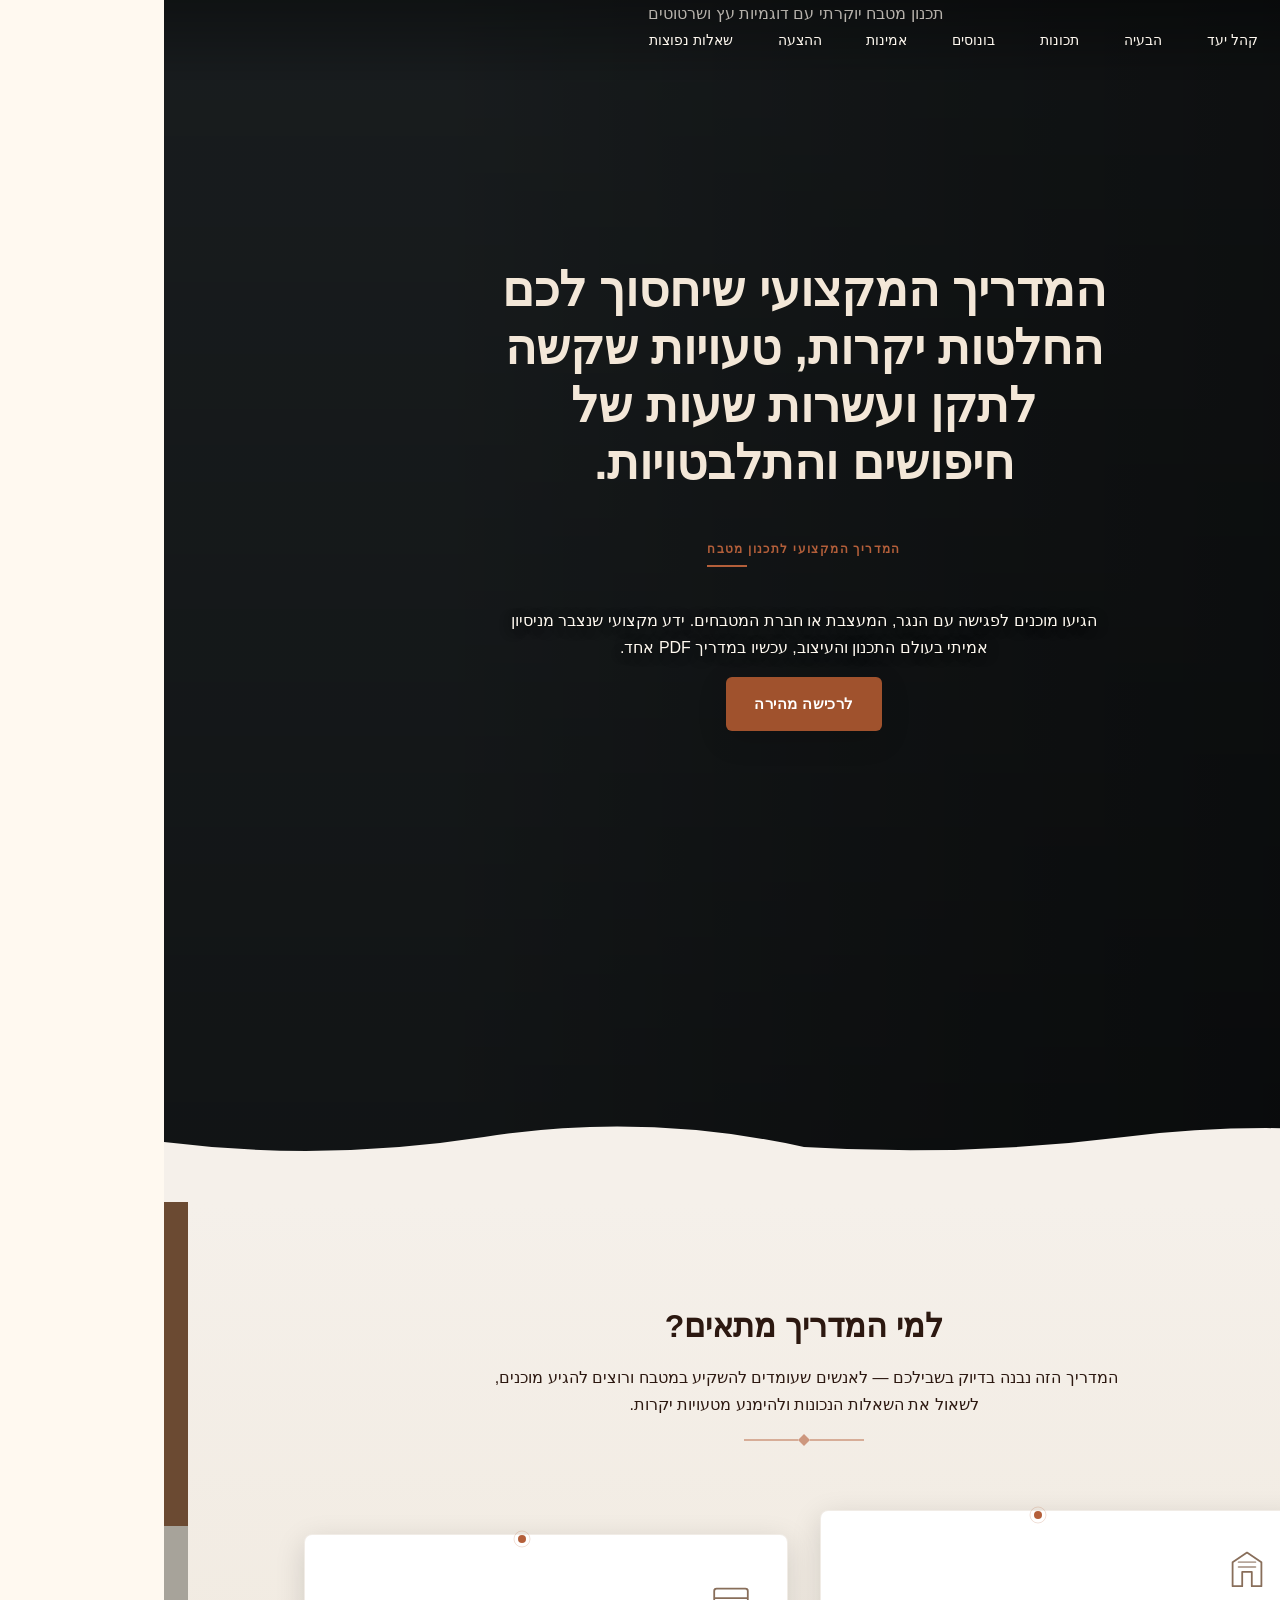
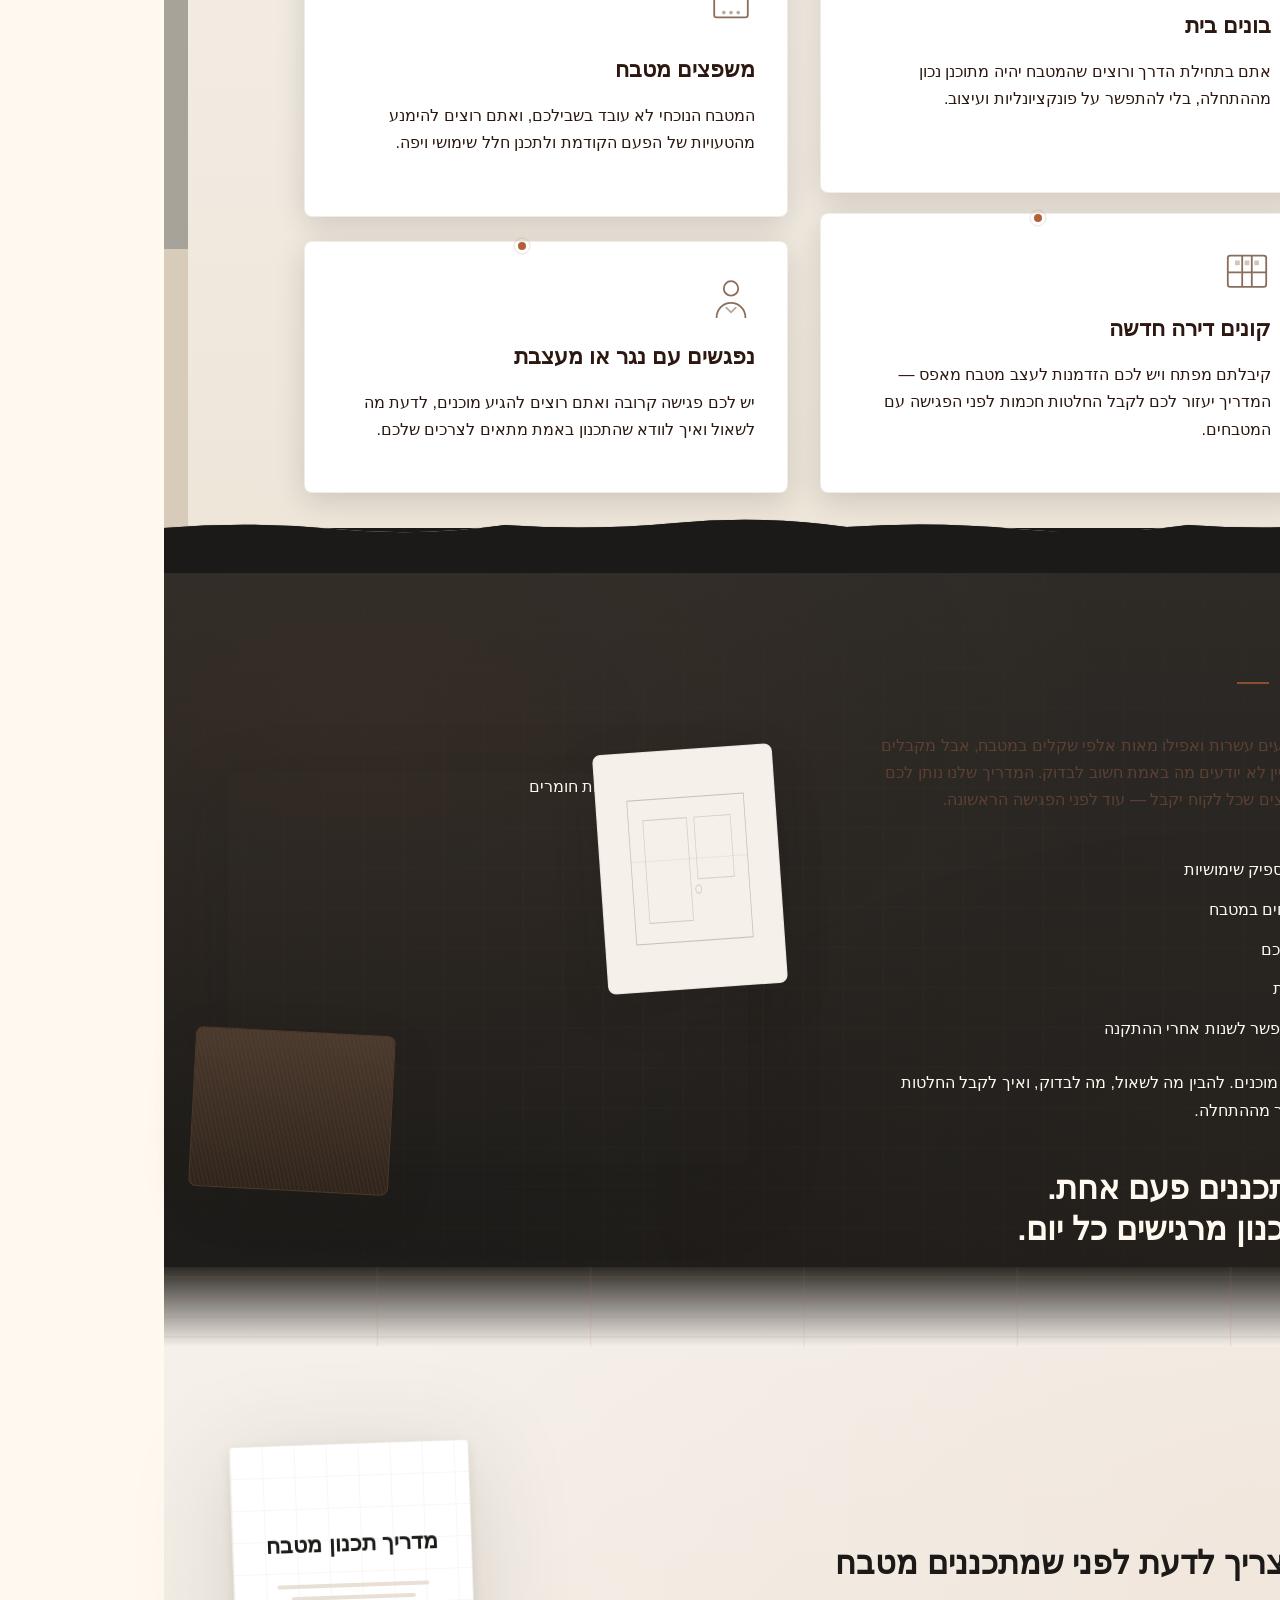
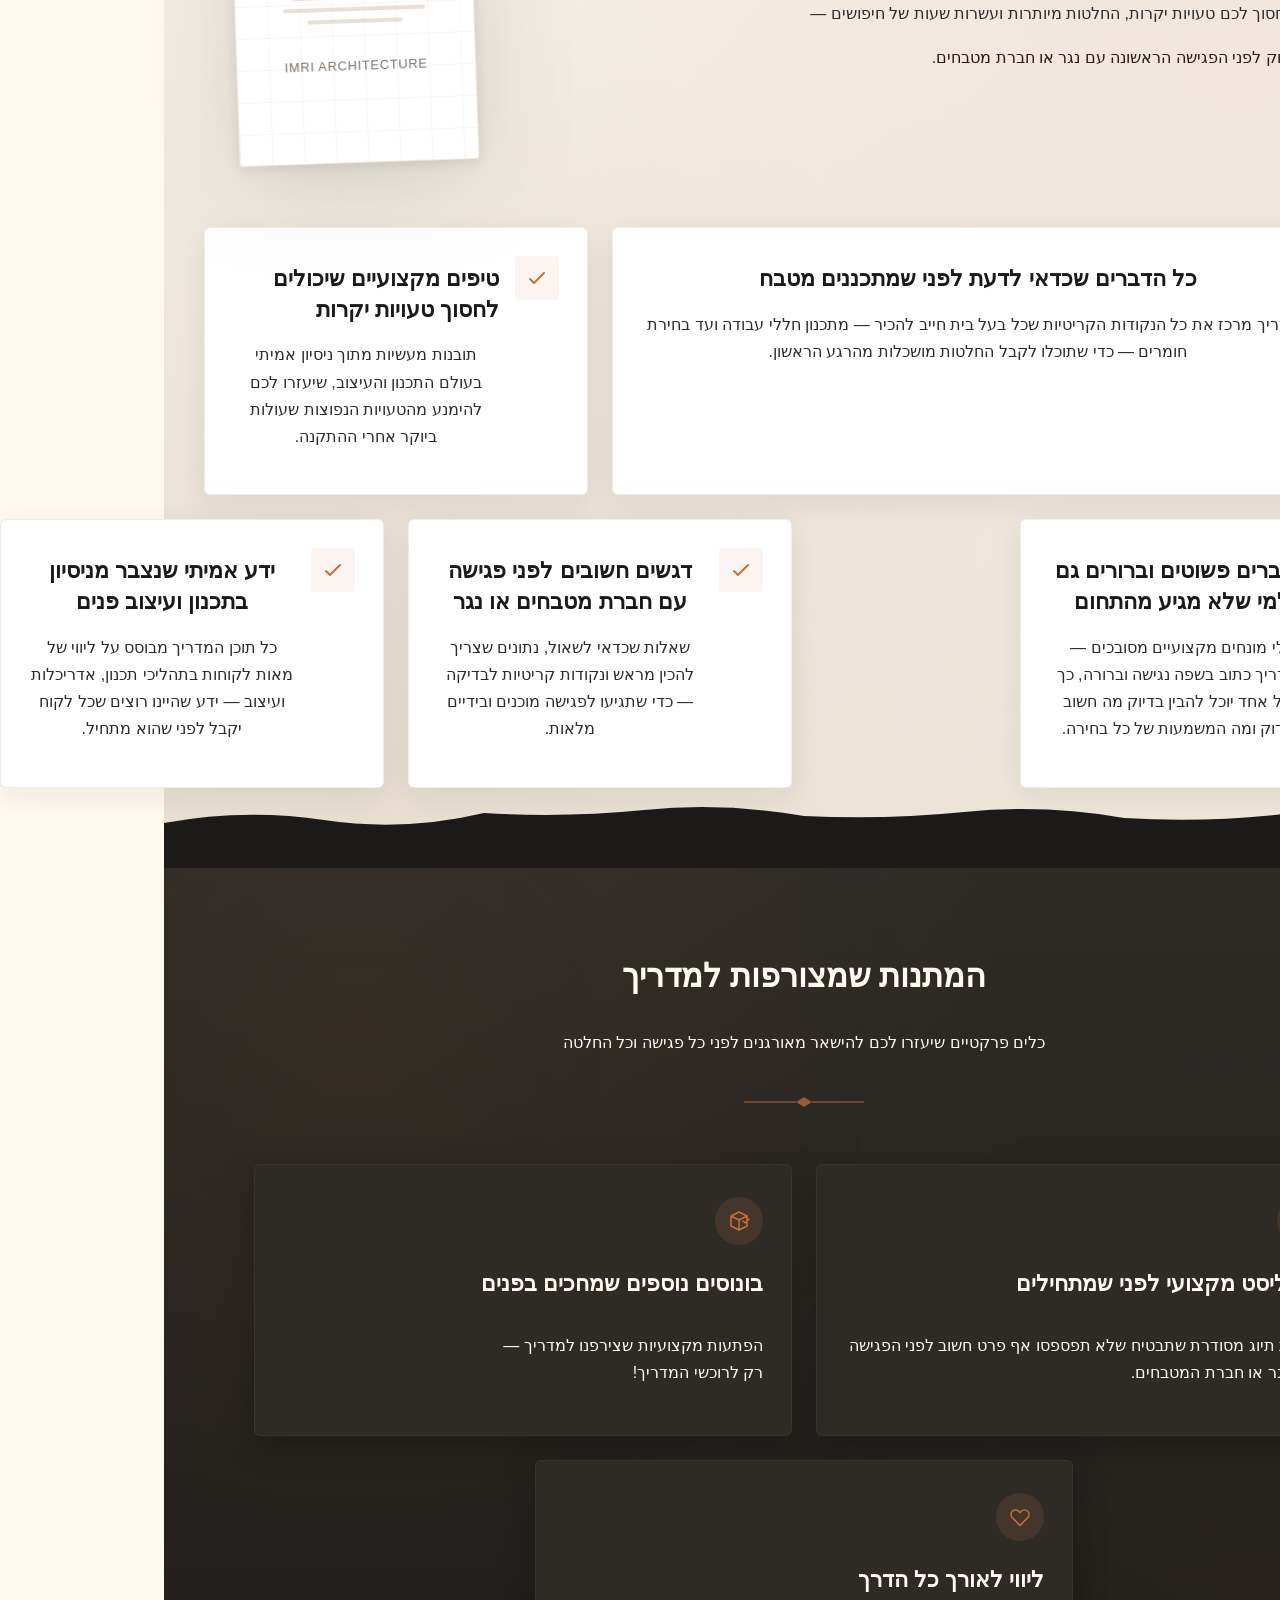
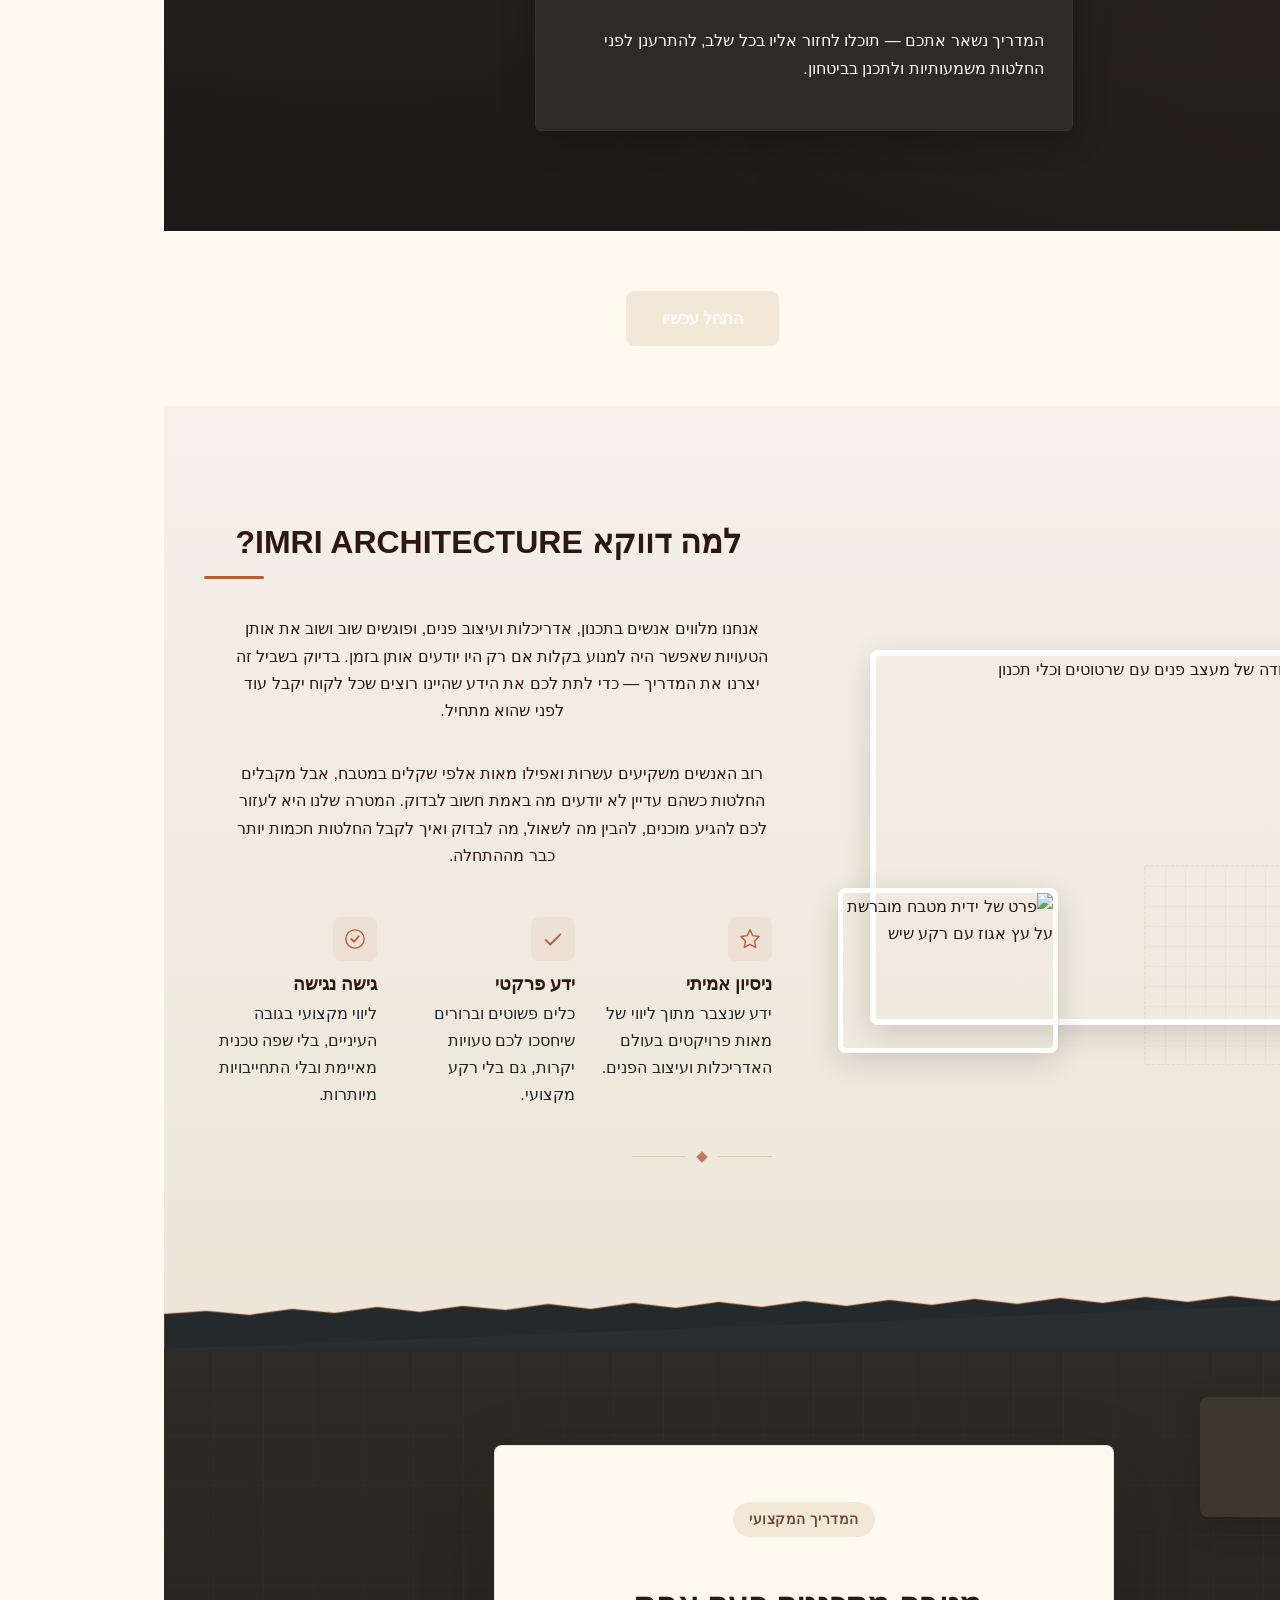
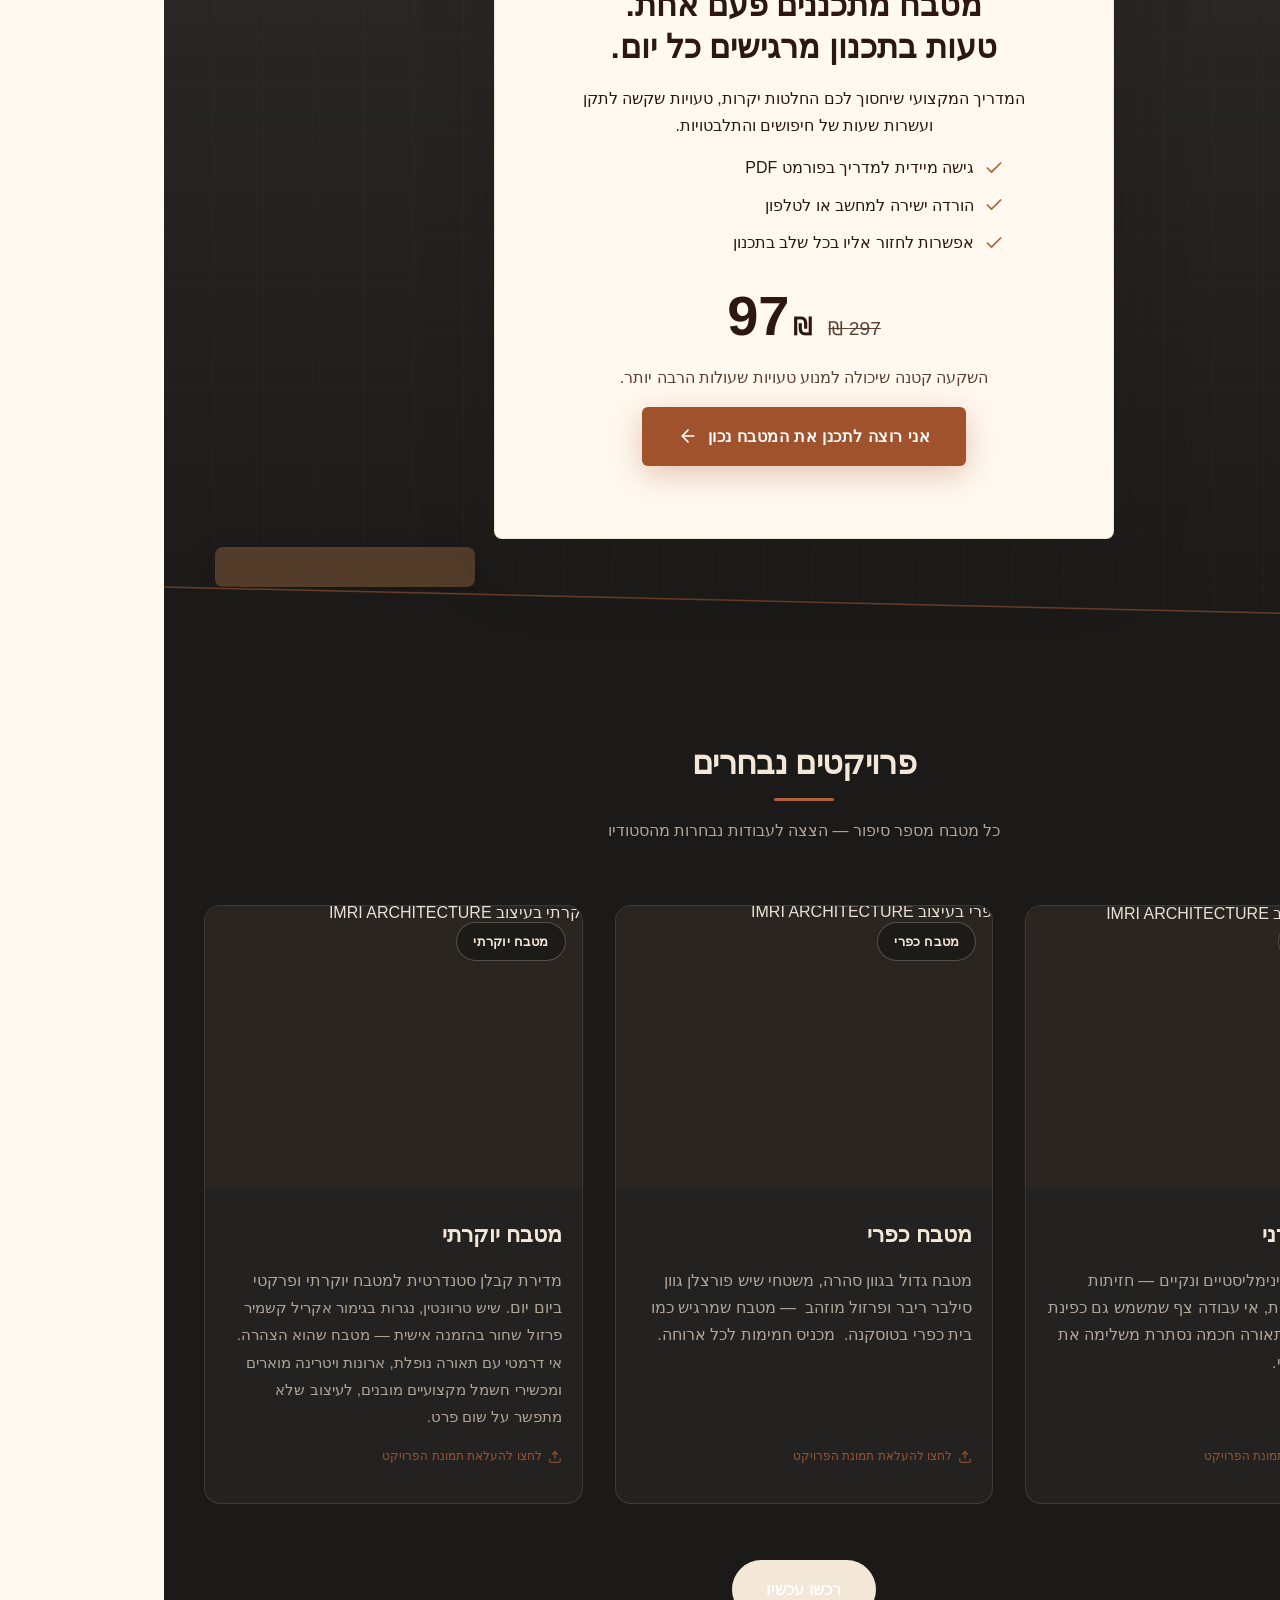
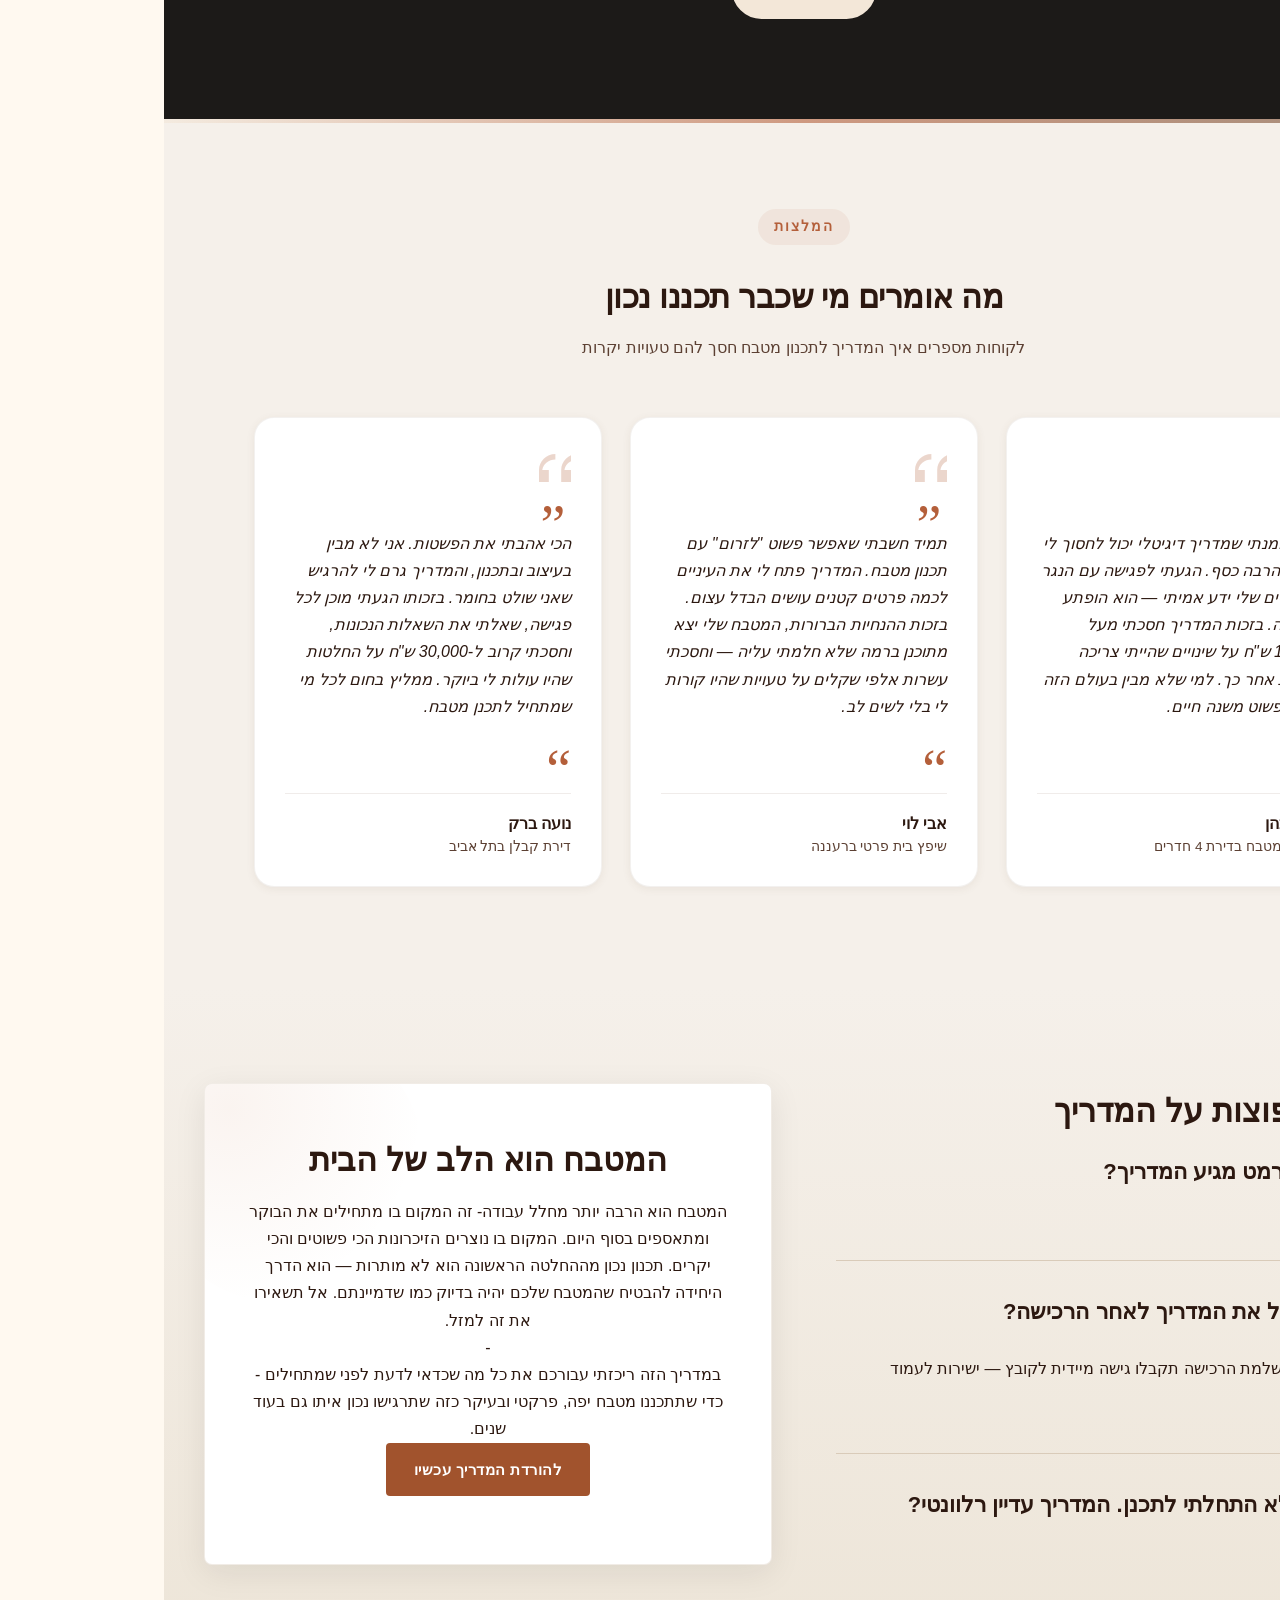
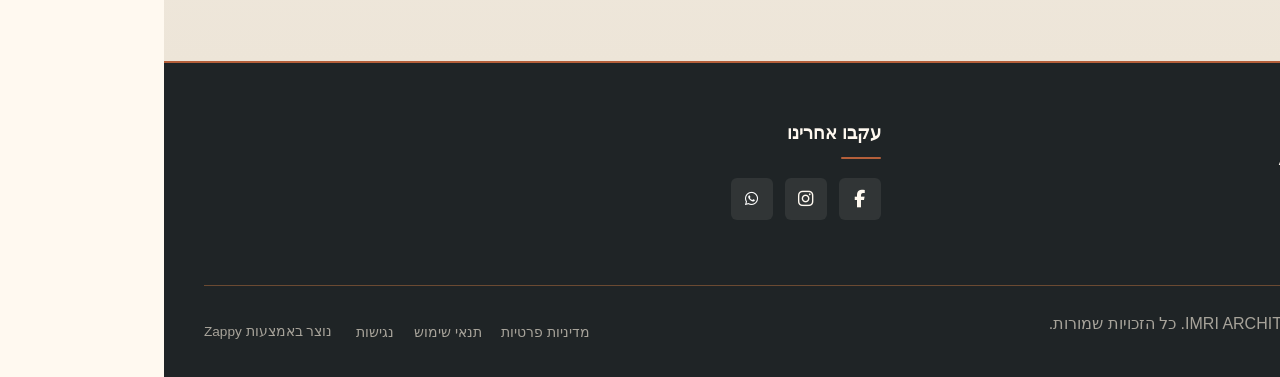
==== commit dddd467e: "Incremental sync: 1 page(s) — update_text" ====
--- a/public/index.html
+++ b/public/index.html
@@ -1 +1 @@
-<!doctype html><html dir="rtl" lang="he"><head><meta charset="UTF-8"><meta content="width=device-width,initial-scale=1" name="viewport"><meta content="index, follow" name="robots"><title>תכנון מטבח מנצח — IMRI</title><meta content="המדריך הדיגיטלי שיחסוך לכם טעויות יקרות בתכנון המטבח. מניסיון של אלפי פרויקטים, אנו מעניקים לכם את הכלים לתכנן נכון מההתחלה. הורידו עכשיו ב-97 ₪ בלבד!" name="description"><meta content="תכנון מטבח, מדריך תכנון מטבח, עיצוב פנים מטבח, אדריכלות מטבח, ייעוץ מטבח מקצועי" name="keywords"><link href="/assets/favicon.ico" rel="icon" type="image/x-icon"><link href="/assets/favicon-16x16.png" rel="icon" type="image/png" sizes="16x16"><link href="/assets/favicon-32x32.png" rel="icon" type="image/png" sizes="32x32"><link href="/assets/favicon-48x48.png" rel="icon" type="image/png" sizes="48x48"><link href="/assets/favicon-192x192.png" rel="icon" type="image/png" sizes="192x192"><link href="/assets/favicon-512x512.png" rel="icon" type="image/png" sizes="512x512"><link href="/assets/apple-touch-icon.png" rel="apple-touch-icon"><script>!function(){"use strict";var t="bab3c1e1-1c79-47ee-a497-6e82688281ee",e="https://api.zappy5.com/api/analytics/track",a=18e5,n=2592e6,o=!0,i=!0,r=!0;var s=function(){var e="zappy_visitor_"+t,a=null;try{if(a=localStorage.getItem(e)){var o=JSON.parse(a),i=Date.now();if(i-o.created<n)return o.lastSeen=i,localStorage.setItem(e,JSON.stringify(o)),o.id}}catch(t){console.warn("Zappy Analytics: LocalStorage not available")}var r="zv_"+Date.now()+"_"+Math.random().toString(36).substr(2,9);try{localStorage.setItem(e,JSON.stringify({id:r,created:Date.now(),lastSeen:Date.now()}))}catch(t){}return r}(),c=function(){var e="zappy_session_"+t,n=null;try{if(n=sessionStorage.getItem(e)){var o=JSON.parse(n),i=Date.now();if(i-o.timestamp<a)return o.timestamp=i,sessionStorage.setItem(e,JSON.stringify(o)),o.id}}catch(t){console.warn("Zappy Analytics: SessionStorage not available")}var r="zs_"+Date.now()+"_"+Math.random().toString(36).substr(2,9);try{sessionStorage.setItem(e,JSON.stringify({id:r,timestamp:Date.now()}))}catch(t){}return r}();function l(a,n){n=n||{};var o={website_id:t,event_type:a,page_path:window.location.pathname,referrer:document.referrer||"direct",visitor_id:s,session_id:c,metadata:n};if(navigator.sendBeacon){var i=new Blob([JSON.stringify(o)],{type:"application/json"});navigator.sendBeacon(e,i)}else fetch(e,{method:"POST",headers:{"Content-Type":"application/json"},body:JSON.stringify(o),keepalive:!0}).catch(function(t){console.warn("Zappy Analytics: Failed to track event",t)})}o&&l("pageview",{title:document.title,url:window.location.href}),i&&document.addEventListener("click",function(t){var e=t.target;if("BUTTON"===e.tagName||e.closest("button")){var a="BUTTON"===e.tagName?e:e.closest("button");l("click",{element:"button",text:a.textContent.trim().substring(0,100),id:a.id||null,class:a.className||null})}else if("A"===e.tagName||e.closest("a")){var n="A"===e.tagName?e:e.closest("a");l("navigation",{element:"link",text:n.textContent.trim().substring(0,100),href:n.href,external:n.hostname!==window.location.hostname})}},!0),r&&document.addEventListener("submit",function(t){var e=t.target;l("form_submit",{form_id:e.id||null,form_name:e.name||null,form_action:e.action||null,form_method:e.method||"GET"})},!0);var m=Date.now();window.addEventListener("beforeunload",function(){l("page_unload",{time_on_page:Math.floor((Date.now()-m)/1e3),page_path:window.location.pathname})}),window.zappyAnalytics={track:l,getVisitorId:function(){return s},getSessionId:function(){return c}}}()</script><script>!function(){"use strict";if(!window.zappyFireMarketingEvent){var t={begin_checkout:"checkout_started",purchase:"checkout_complete",add_to_cart:"add_to_cart",view_product:"view_product"},e={whatsapp_click:{ga4:"contact",meta:"Contact",gtm:"whatsapp_click",ecom:!1},phone_click:{ga4:"contact",meta:"Contact",gtm:"phone_click",ecom:!1},contact_form_submitted:{ga4:"generate_lead",meta:"Lead",gtm:"contact_form_submitted",ecom:!1},checkout_started:{ga4:"begin_checkout",meta:"InitiateCheckout",gtm:"begin_checkout",ecom:!0},checkout_complete:{ga4:"purchase",meta:"Purchase",gtm:"purchase",ecom:!0},product_inquiry:{ga4:"generate_lead",meta:"Lead",gtm:"product_inquiry",ecom:!1},add_to_cart:{ga4:"add_to_cart",meta:"AddToCart",gtm:"add_to_cart",ecom:!0},view_product:{ga4:"view_item",meta:"ViewContent",gtm:"view_item",ecom:!0}};window.zappyFireMarketingEvent=function(r,o,u){try{u=u||{};var p=t[r]||r,d=e[p];if(!d)return;if((o=o||{}).pagePath||o.page_path||(o.pagePath=a()),"checkout_complete"===p){var l=String(o.orderId||o.order_id||o.transaction_id||"");if(l&&function(t){if(!t)return!1;try{return"1"===sessionStorage.getItem(i(t))}catch(t){return!1}}(l))return;l&&function(t){if(t)try{sessionStorage.setItem(i(t),"1")}catch(t){}}(l)}if(!u.skipFirstParty)try{window.zappyAnalytics&&"function"==typeof window.zappyAnalytics.track&&window.zappyAnalytics.track(p,o)}catch(t){}try{if(window.dataLayer=window.dataLayer||[],d.ecom){var _=c(p,o),m={};_.transaction_id&&(m.transaction_id=_.transaction_id),null!=_.value&&(m.value=_.value),_.currency&&(m.currency=_.currency),_.items&&(m.items=_.items),window.dataLayer.push({event:d.gtm,ecommerce:m}),"checkout_complete"!==p&&"checkout_started"!==p||window.dataLayer.push({event:p,ecommerce:m})}else{var s={event:d.gtm};for(var h in o)Object.prototype.hasOwnProperty.call(o,h)&&(s[h]=o[h]);window.dataLayer.push(s)}}catch(t){}try{"function"==typeof window.gtag&&window.gtag("event",d.ga4,c(p,o))}catch(t){}try{"function"==typeof window.fbq&&window.fbq("track",d.meta,function(t,e){for(var r=n(e=e||{}),a=parseFloat(null!=e.value?e.value:null!=e.total?e.total:0)||0,c=String(e.currency||"USD").toUpperCase(),i=[],o=0,u=0;u<r.length;u++)r[u].item_id&&i.push(r[u].item_id),o+=r[u].quantity||1;if("checkout_complete"===t)return{value:a,currency:c,content_ids:i.length?i:void 0,content_type:"product",num_items:o||void 0,order_id:String(e.order_id||e.orderId||e.transaction_id||e.orderNumber||"")||void 0};if("checkout_started"===t)return{value:a,currency:c,content_ids:i.length?i:void 0,content_type:"product",num_items:o||parseInt(null!=e.itemCount?e.itemCount:0,10)||void 0};if("add_to_cart"===t){var p=String(e.productId||e.product_id||i[0]||"");return{value:a||(r[0]?r[0].price*r[0].quantity:0),currency:c,content_ids:p?[p]:i.length?i:void 0,content_type:"product",content_name:e.productName||e.product_name||r[0]&&r[0].item_name,num_items:parseInt(null!=e.quantity?e.quantity:o||1,10)||1}}if("view_product"===t){var d=String(e.productId||e.product_id||i[0]||"");return{value:a||parseFloat(null!=e.price?e.price:0)||0,currency:c,content_ids:d?[d]:i.length?i:void 0,content_type:"product",content_name:e.productName||e.product_name||r[0]&&r[0].item_name}}return"whatsapp_click"===t||"phone_click"===t?{content_name:"whatsapp_click"===t?"WhatsApp":"Phone",content_category:"contact"}:"contact_form_submitted"===t||"product_inquiry"===t?{content_name:"product_inquiry"===t?"Product inquiry":"Contact form",content_category:e.productName||e.product_name||void 0}:e}(p,o))}catch(t){}}catch(t){}};var r=Object.create(null);document.addEventListener("click",function(t){try{var e=t.target;if(!e)return;var r=u(e,".whatsapp-float, a.whatsapp-float, [data-zappy-whatsapp]"),n=function(t){for(var e=t;e&&e!==document;){if("A"===e.tagName)return e;e=e.parentElement}return null}(e),c=n&&n.href||"";if(r||n&&function(t){if(!t)return!1;var e=String(t).toLowerCase();return-1!==e.indexOf("wa.me/")||-1!==e.indexOf("api.whatsapp.com")||-1!==e.indexOf("whatsapp.com/send")||0===e.indexOf("whatsapp:")}(c)){if(!o("wa:"+c)){var i=r?"float":"link";window.zappyFireMarketingEvent("whatsapp_click",{source:i,href:c||null,pagePath:a()})}return}var p=u(e,".phone-header-btn, .nav-phone-btn, .call-btn, [data-zappy-phone]"),d="";if(n&&n.href&&0===String(n.href).toLowerCase().indexOf("tel:")?d=n.href:p&&p.href&&0===String(p.href).toLowerCase().indexOf("tel:")&&(d=p.href),p||d){var l="";return d&&(l=String(d).replace(/^tel:/i,"").trim()),void(o("tel:"+(l||p&&p.id||"btn"))||window.zappyFireMarketingEvent("phone_click",{source:p?"button":"link",phone:l||null,href:d||null,pagePath:a()}))}}catch(t){}},!0)}function a(){try{if(window.ZAPPY_CONFIG&&window.ZAPPY_CONFIG.currentPagePath)return window.ZAPPY_CONFIG.currentPagePath}catch(t){}try{return window.location.pathname||"/"}catch(t){return"/"}}function n(t){var e=(t=t||{}).items||t.cartItems||t.cart_items||t.lineItems||[];Array.isArray(e)||(e=[]);for(var r=[],a=0;a<e.length;a++){var n=e[a];if(n&&"object"==typeof n){var c=String(n.item_id||n.productId||n.product_id||n.id||"").trim(),i=String(n.item_name||n.productName||n.product_name||n.name||"").trim(),o=parseFloat(null!=n.price?n.price:null!=n.unitPrice?n.unitPrice:0)||0,u=Math.max(1,parseInt(null!=n.quantity?n.quantity:null!=n.qty?n.qty:1,10)||1);(c||i)&&r.push({item_id:c||i,item_name:i||c,price:o,quantity:u})}}return r}function c(t,e){var r=n(e=e||{}),c=parseFloat(null!=e.value?e.value:null!=e.total?e.total:0)||0,i=String(e.currency||"USD").toUpperCase();if("checkout_complete"===t)return{transaction_id:String(e.transaction_id||e.orderId||e.order_id||e.orderNumber||"")||void 0,value:c,currency:i,items:r};if("checkout_started"===t)return{value:c,currency:i,items:r};if("add_to_cart"===t){var o=r.length?r:[{item_id:String(e.productId||e.product_id||""),item_name:String(e.productName||e.product_name||""),price:parseFloat(null!=e.value?e.value:null!=e.price?e.price:0)||0,quantity:parseInt(null!=e.quantity?e.quantity:1,10)||1}].filter(function(t){return t.item_id||t.item_name});return{value:c||(o[0]?o[0].price*o[0].quantity:0),currency:i,items:o}}if("view_product"===t){var u=r.length?r:[{item_id:String(e.productId||e.product_id||""),item_name:String(e.productName||e.product_name||""),price:parseFloat(null!=e.price?e.price:null!=e.value?e.value:0)||0,quantity:1}].filter(function(t){return t.item_id||t.item_name});return{currency:i,value:c||(u[0]?u[0].price:0),items:u}}return"whatsapp_click"===t||"phone_click"===t?{method:"whatsapp_click"===t?"whatsapp":"phone",page_path:e.pagePath||a()}:"contact_form_submitted"===t||"product_inquiry"===t?{page_path:e.pagePath||a()}:e}function i(t){return"zappy_purchase_fired_"+String(t||"")}function o(t){var e=Date.now();return!!(r[t]&&e-r[t]<800)||(r[t]=e,!1)}function u(t,e){return t&&t.closest?t.closest(e):null}}()</script><meta content="תכנון מטבח מנצח — IMRI" property="og:title"><meta content="המדריך הדיגיטלי שיחסוך לכם טעויות יקרות בתכנון המטבח. מניסיון של אלפי פרויקטים, אנו מעניקים לכם את הכלים לתכנן נכון מההתחלה. הורידו עכשיו ב-97 ₪ בלבד!" property="og:description"><meta content="summary_large_image" name="twitter:card"><meta content="תכנון מטבח מנצח — IMRI" name="twitter:title"><meta content="המדריך הדיגיטלי שיחסוך לכם טעויות יקרות בתכנון המטבח. מניסיון של אלפי פרויקטים, אנו מעניקים לכם את הכלים לתכנן נכון מההתחלה. הורידו עכשיו ב-97 ₪ בלבד!" name="twitter:description"><script type="application/ld+json">{"@context":"https://schema.org","@graph":[{"@type":"LocalBusiness","@id":"https://imriarchitecture.co.il#organization","name":"IMRI ARCHITECTURE","url":"https://imriarchitecture.co.il","description":"IMRI is an interior design and architecture firm that created a professional digital guide (PDF) for kitchen planning, priced at 97 ₪ (discounted from 297 ₪). The brand positions itself as an experienced, knowledgeable partner that helps homeowners avoid costly planning mistakes before they begin. The guide is practical and accessible, aimed at people who are about to invest heavily in a kitchen renovation or new build. The tone is warm, professional, and empowering — focused on saving clients time, money, and stress through expert knowledge accumulated from real-world design experience.","address":{"@type":"PostalAddress","streetAddress":"ישראל"},"contactPoint":[{"@type":"ContactPoint","contactType":"customer service","email":"Imriarch@gmail.com","telephone":"0544362632"}]},{"@type":"WebSite","@id":"https://imriarchitecture.co.il#website","url":"https://imriarchitecture.co.il","name":"IMRI ARCHITECTURE","publisher":{"@id":"https://imriarchitecture.co.il#organization"}}]}</script><meta content="website" property="og:type"><meta content="he_IL" property="og:locale"><style>.skip-link{position:absolute;top:0;left:0;transform:translateY(-200%);padding:12px 18px;background:var(--bg-dark,#1a1a1a);color:var(--text-light,#fff);font-weight:600;border-radius:0 0 8px 0;z-index:10000}.skip-link:focus{transform:none;outline:2px solid var(--ring,#fff);outline-offset:2px}:focus-visible{outline:2px solid var(--ring,currentColor);outline-offset:3px}</style><link href="/assets/favicon.ico" rel="icon" type="image/x-icon"><link href="/assets/favicon-16x16.png" rel="icon" type="image/png" sizes="16x16"><link href="/assets/favicon-32x32.png" rel="icon" type="image/png" sizes="32x32"><link href="/assets/favicon-48x48.png" rel="icon" type="image/png" sizes="48x48"><link href="/assets/favicon-192x192.png" rel="icon" type="image/png" sizes="192x192"><link href="/assets/favicon-512x512.png" rel="icon" type="image/png" sizes="512x512"><link href="/assets/apple-touch-icon.png" rel="apple-touch-icon"><link href="https://cdn.jsdelivr.net/npm/vanilla-cookieconsent@3/dist/cookieconsent.css" rel="stylesheet"><style data-zappy-section-v2-css="true">.index-bonuses-section{position:relative;background-color:#1c1a18;background-image:radial-gradient(circle at 15% 20%,rgba(196,112,63,.06) 0,transparent 50%),radial-gradient(circle at 85% 80%,rgba(107,74,50,.08) 0,transparent 50%),linear-gradient(180deg,#2e2b27 0,#1c1a18 100%);color:var(--text-light);padding:80px 24px 100px;overflow:hidden;direction:rtl;text-align:right}.index-bonuses-section .bonuses-container{position:relative;z-index:2;max-width:1100px;margin:0 auto;display:flex;flex-direction:column;align-items:center;gap:48px}.index-bonuses-section .bonuses-header{text-align:center;max-width:700px;margin:0 auto;display:flex;flex-direction:column;align-items:center;gap:16px}.index-bonuses-section .bonuses-title{font-family:'Noto Serif Hebrew','Frank Ruhl Libre',serif;font-size:2rem;font-weight:600;line-height:1.25;color:var(--text-light);margin:0;text-align:center}.index-bonuses-section .bonuses-subtitle{font-family:'Noto Sans Hebrew',Assistant,sans-serif;font-size:1.05rem;font-weight:400;line-height:1.8;color:var(--text-muted);margin:0;text-align:center;max-width:600px}.index-bonuses-section .bonuses-ornament{display:flex;justify-content:center;align-items:center;margin-top:8px}.index-bonuses-section .bonuses-ornament svg{display:block}.index-bonuses-section .bonuses-grid{display:grid;grid-template-columns:repeat(3,1fr);gap:24px;width:100%;margin-top:8px}.index-bonuses-section .bonus-card{background:#2e2b27;border-radius:6px;box-shadow:0 8px 32px rgba(0,0,0,.25);padding:2rem 1.75rem;border:1px solid rgba(58,53,48,.8);display:flex;flex-direction:column;align-items:flex-start;gap:16px;transition:transform .3s ease,box-shadow .3s ease,border-color .3s ease;text-align:right;min-width:0}.index-bonuses-section .bonus-card:hover{transform:translateY(-6px);box-shadow:0 16px 48px rgba(160,82,45,.28);border-color:rgba(196,112,63,.4)}.index-bonuses-section .bonus-icon-wrapper{display:flex;align-items:center;justify-content:center;width:48px;height:48px;border-radius:50%;background:rgba(196,112,63,.15);color:#c4703f;flex-shrink:0}.index-bonuses-section .bonus-icon{width:24px;height:24px;stroke:currentColor}.index-bonuses-section .bonus-card-title{font-family:'Noto Serif Hebrew','Frank Ruhl Libre',serif;font-size:1.4rem;font-weight:600;line-height:1.35;color:var(--text-light);margin:0;text-align:right}.index-bonuses-section .bonus-card-desc{font-family:'Noto Sans Hebrew',Assistant,sans-serif;font-size:.95rem;font-weight:400;line-height:1.75;color:var(--text-muted);margin:0;text-align:right}.index-bonuses-section .bonuses-image{width:100%;max-width:800px;height:auto;border-radius:6px;box-shadow:0 24px 72px rgba(28,26,24,.22);border:1px solid rgba(58,53,48,.6);margin-top:16px;object-fit:cover;aspect-ratio:3/2}.index-bonuses-section .bonuses-bg-pattern{position:absolute;bottom:0;left:0;width:100%;height:100%;pointer-events:none;z-index:0;opacity:.5;mask-image:linear-gradient(to top,rgba(0,0,0,0.2) 0%,rgba(0,0,0,0) 60%);-webkit-mask-image:linear-gradient(to top,rgba(0,0,0,0.2) 0%,rgba(0,0,0,0) 60%)}@media (max-width:768px){.index-bonuses-section{padding:100px 16px 60px}.index-bonuses-section .bonuses-container{gap:36px}.index-bonuses-section .bonuses-grid{grid-template-columns:1fr!important;gap:20px}.index-bonuses-section .bonus-card{padding:1.5rem}.index-bonuses-section .bonuses-title{font-size:1.75rem}.index-bonuses-section .bonuses-subtitle{font-size:1rem}.index-bonuses-section .bonuses-image{max-width:100%;margin-top:8px}}</style><style id="zappy-critical-above-fold-css">html{box-sizing:border-box;-webkit-text-size-adjust:100%}*,::after,::before{box-sizing:inherit}body{margin:0;min-width:320px;overflow-x:clip}img,svg,video{max-width:100%;height:auto}main{display:block}.container{width:min(100% - 32px,1200px);margin-inline:auto}.navbar,header .navbar,header[role=banner],nav.navbar{position:relative;z-index:1000;width:100%}.nav-container,.navbar .container{display:flex;align-items:center;justify-content:space-between;min-height:64px}.logo,.logo-link img{display:block;width:35px;height:35px;object-fit:contain}#navMenu,.nav-menu{list-style:none;margin:0;padding:0}#navMenu a,.nav-menu a,.navbar .nav-links a,.navbar a{color:inherit;text-decoration:none}#navMenu .sub-menu,.nav-menu .sub-menu,.navbar .sub-menu{display:none}.fa,.fa-brands,.fa-regular,.fa-solid,.fab,.far,.fas{display:inline-block;min-width:1em;text-align:center}html:not(#zappy-noop) .navbar:has(.nav-ecommerce-icons)>.phone-header-btn,html:not(#zappy-noop)[data-zappy-site-type=ecommerce] .phone-header-btn{display:none!important;visibility:hidden!important;width:0!important;height:0!important;pointer-events:none!important}.zappy-preview-empty-store-cta{display:none!important;visibility:hidden!important;height:0!important;max-height:0!important;overflow:hidden!important;margin:0!important;padding:0!important;border:0!important;box-shadow:none!important}.zappy-catalog-menu{background:var(--surface-color,var(--surface,linear-gradient(135deg,#f8f9fa 0,#fff 100%)));border-bottom:1px solid var(--border-color,#e5e7eb);padding:0;position:sticky;top:0;z-index:90}.zappy-catalog-menu.rtl,.zappy-catalog-menu[dir=rtl]{direction:rtl}.zappy-catalog-menu.ltr,.zappy-catalog-menu[dir=ltr]{direction:ltr}.catalog-menu-container{max-width:1440px;margin:0 auto;display:flex;align-items:center;gap:8px;padding:10px 24px;overflow:visible}.catalog-menu-categories,.catalog-menu-list{display:flex;align-items:center;gap:4px;flex-wrap:wrap;margin:0;padding:0;list-style:none}.catalog-menu-item{display:inline-flex;align-items:center;padding:8px 16px;font-size:14px;font-weight:500;color:var(--text-color,var(--text,#374151));text-decoration:none;border-radius:20px;white-space:nowrap}.catalog-menu-all{background:var(--primary-color,var(--primary,#111));color:var(--text-light,#fff)!important}.catalog-menu-parent{position:relative;display:inline-flex;align-items:center}.catalog-menu-trigger{display:inline-flex;align-items:center;gap:6px}.catalog-menu-chevron{flex-shrink:0}.catalog-menu-parent>.sub-menu{display:none!important;visibility:hidden!important;opacity:0!important;pointer-events:none!important}.hero-section,.index-hero-section,section[class*=hero]{position:relative;overflow:hidden;min-height:560px}.hero-bg-image,.hero-bg-wrapper,section[class*=hero] [class*=hero-bg]{position:absolute;inset:0;width:100%;height:100%}.hero-bg-image img,.hero-bg-wrapper img,section[class*=hero] [data-hero-bg],section[class*=hero] img[data-hero-background=true]{width:100%!important;height:100%!important;object-fit:cover!important;display:block}.hero-content,section[class*=hero] .container{position:relative;z-index:2}@media(max-width:768px){:root{--header-height:72px;--total-header-height:72px;--zappy-mobile-menu-top:72px}html[data-zappy-site-type=ecommerce] body{padding-top:var(--total-header-height,72px)}html[data-zappy-site-type=ecommerce] body>.navbar:not(.zappy-catalog-menu),html[data-zappy-site-type=ecommerce] body>nav.navbar{position:fixed!important;top:0;left:0;right:0;z-index:100000;width:100%;margin-bottom:0}.zappy-catalog-menu{position:fixed;top:var(--header-height,72px);left:0;right:0;z-index:99999}.nav-container,.navbar .container{min-height:60px}#navMenu,.nav-menu{max-width:100vw;overflow-x:hidden}.hero-section,.index-hero-section,section[class*=hero]{min-height:100svh}.hero-bg-image,.hero-bg-wrapper,.hero-scrim{min-height:100svh}}</style><link href="/styles.css" rel="preload" as="style"><link href="/styles.css" rel="stylesheet" media="print" onload='this.media="all"'><noscript><link href="/styles.css" rel="stylesheet"></noscript><script>window.ZAPPY_WEBSITE_ID="bab3c1e1-1c79-47ee-a497-6e82688281ee",window.ZAPPY_API_BASE="https://api.zappy5.com"</script><link href="/assets/site-index-hero-image-1.webp" rel="preload" as="image" fetchpriority="high"><style id="zappy-dropdown-submenu-styles">#navMenu li:has(.sub-menu),.nav-menu li:has(.sub-menu),.navbar li:has(.sub-menu),nav li:has(.sub-menu){position:relative}#navMenu .sub-menu,.nav-menu .sub-menu,.navbar .sub-menu,nav .sub-menu{display:block!important;position:absolute!important;top:100%;left:0;min-width:220px;border-radius:8px;box-shadow:0 8px 25px rgba(0,0,0,.15);padding:8px 0;opacity:0;visibility:hidden;transform:translateY(10px);transition:all .3s ease;z-index:1000;list-style:none;pointer-events:none}#navMenu li:hover>.sub-menu,.nav-menu li:hover>.sub-menu,.navbar li:hover>.sub-menu,nav li:hover>.sub-menu{opacity:1!important;visibility:visible!important;transform:translateY(0)!important;pointer-events:auto!important}.sub-menu li{list-style:none;margin:0;padding:0}.sub-menu a{display:block!important;padding:10px 16px!important;color:var(--text-dark,#333)!important;font-weight:500;text-decoration:none;white-space:nowrap;transition:background-color .2s}.sub-menu .zappy-nav-child>a{padding-left:28px!important;font-size:.9em!important;opacity:.85!important}[dir=rtl] .sub-menu .zappy-nav-child>a,html[lang=ar] .sub-menu .zappy-nav-child>a,html[lang=he] .sub-menu .zappy-nav-child>a{padding-left:10px!important;padding-right:28px!important}.sub-menu .zappy-nav-parent>a{font-weight:600!important}.sub-menu a:hover{background-color:#f5f5f5}[dir=rtl] .nav-menu .sub-menu,[dir=rtl] .navbar .sub-menu,[dir=rtl] nav .sub-menu,html[lang=ar] .nav-menu .sub-menu,html[lang=ar] .navbar .sub-menu,html[lang=ar] nav .sub-menu,html[lang=he] .nav-menu .sub-menu,html[lang=he] .navbar .sub-menu,html[lang=he] nav .sub-menu{left:auto!important;right:0!important}.sub-menu:empty,.sub-menu:not(:has(li)):not(:has(> a)),.sub-menu:not(:has(li:not(.zappy-hidden-menu-item))):not(:has(> a)){display:none!important;opacity:0!important;visibility:hidden!important;pointer-events:none!important}li:has(.menu-group-title):hover>.sub-menu{opacity:1!important;visibility:visible!important;transform:translateY(0)!important;pointer-events:auto!important}#navMenu>li>.menu-group-title,.nav-menu>li>.menu-group-title{display:inline-block;padding:.5rem 1rem;cursor:default;user-select:none}@media (max-width:768px){#navMenu .sub-menu,.nav-menu .sub-menu,.navbar .sub-menu,nav .sub-menu{position:static!important;transform:none!important;box-shadow:none!important;background:0 0!important;max-height:0;overflow:hidden;opacity:0;visibility:hidden;transition:max-height .3s ease,opacity .3s ease;padding:0!important;border-radius:0!important}#navMenu .sub-menu.mobile-expanded,.nav-menu .sub-menu.mobile-expanded,.navbar .sub-menu.mobile-expanded{max-height:none!important;overflow-y:visible!important;opacity:1!important;visibility:visible!important;padding:8px 0 8px 16px!important}[dir=rtl] .sub-menu.mobile-expanded,html[lang=he] .sub-menu.mobile-expanded{padding:8px 16px 8px 0!important}#navMenu li:hover>.sub-menu,.nav-menu li:hover>.sub-menu,.navbar li:hover>.sub-menu,nav li:hover>.sub-menu{opacity:0;visibility:hidden;pointer-events:none}#navMenu li>.sub-menu.mobile-expanded,.nav-menu li>.sub-menu.mobile-expanded,.navbar li>.sub-menu.mobile-expanded,nav li>.sub-menu.mobile-expanded{opacity:1!important;visibility:visible!important;pointer-events:auto!important}#navMenu li:has(.sub-menu),.nav-menu li:has(.sub-menu),.navbar li:has(.sub-menu),nav li:has(.sub-menu){display:flex!important;flex-wrap:wrap!important;align-items:center!important;position:relative!important;min-height:44px!important}#navMenu li:has(.sub-menu)>a,.nav-menu li:has(.sub-menu)>a,.navbar li:has(.sub-menu)>a,nav li:has(.sub-menu)>a{flex:1!important;min-width:0!important}#navMenu li:has(.sub-menu)>.menu-group-title,.nav-menu li:has(.sub-menu)>.menu-group-title,.navbar li:has(.sub-menu)>.menu-group-title,nav li:has(.sub-menu)>.menu-group-title{flex:1!important;min-width:0!important;padding:0!important;line-height:inherit!important}#navMenu li:has(.sub-menu)>.sub-menu,.nav-menu li:has(.sub-menu)>.sub-menu,.navbar li:has(.sub-menu)>.sub-menu,nav li:has(.sub-menu)>.sub-menu{flex-basis:100%!important;width:100%!important}#navMenu li:has(.sub-menu)>a [class*=arrow],#navMenu li:has(.sub-menu)>a [class*=chevron],.nav-menu li:has(.sub-menu)>a .fa-angle-down,.nav-menu li:has(.sub-menu)>a .fa-chevron-down,.nav-menu li:has(.sub-menu)>a [class*=arrow],.nav-menu li:has(.sub-menu)>a [class*=chevron],nav li:has(.sub-menu)>a [class*=arrow],nav li:has(.sub-menu)>a [class*=chevron]{display:none!important;visibility:hidden!important}.mobile-submenu-toggle{display:flex!important;align-items:center!important;justify-content:center!important;width:44px!important;height:auto!important;background:0 0!important;border:none!important;cursor:pointer!important;color:var(--text-light)!important;position:static!important;flex-shrink:0!important;align-self:stretch!important;z-index:2!important;padding:0!important;margin:0!important}.mobile-submenu-toggle::after{content:''!important;width:0!important;height:0!important;border-left:6px solid transparent!important;border-right:6px solid transparent!important;border-top:7px solid currentColor!important;transition:transform .3s ease!important}.mobile-submenu-toggle.expanded::after{transform:rotate(180deg)!important}.sub-menu a{padding:10px 0!important;display:block!important;color:var(--text-light)!important;white-space:normal!important}.sub-menu .zappy-nav-child>a{padding-left:28px!important;font-size:.9em!important;opacity:.85!important}[dir=rtl] .sub-menu .zappy-nav-child>a,html[lang=ar] .sub-menu .zappy-nav-child>a,html[lang=he] .sub-menu .zappy-nav-child>a{padding-left:0!important;padding-right:28px!important}.sub-menu .zappy-nav-parent>a{font-weight:600!important}#navMenu.active,.nav-menu.active{max-width:100vw!important;overflow-x:hidden!important;box-sizing:border-box!important}.navbar .sub-menu li a,.zappy-products-dropdown .sub-menu a,nav.navbar .sub-menu li a{color:var(--text-light)!important}}@media (min-width:769px){.mobile-submenu-toggle{display:none!important}}</style><style id="zappy-widget-visibility">html[dir=rtl] .whatsapp-float{right:20px!important;left:auto!important}html:not([dir]) .whatsapp-float,html[dir=ltr] .whatsapp-float{left:20px!important;right:auto!important}html[dir=rtl] #mic-access-tool-general-button,html[dir=rtl] #mic-init-access-tool #mic-access-tool-general-button,html[dir=rtl] #mic-init-access-tool .mic-access-tool-general-button,html[dir=rtl] ._access-icon,html[dir=rtl] .mic-access-tool-general-button{left:20px!important;right:auto!important}html:not([dir]) #mic-access-tool-general-button,html:not([dir]) #mic-init-access-tool #mic-access-tool-general-button,html:not([dir]) #mic-init-access-tool .mic-access-tool-general-button,html:not([dir]) ._access-icon,html:not([dir]) .mic-access-tool-general-button,html[dir=ltr] #mic-access-tool-general-button,html[dir=ltr] #mic-init-access-tool #mic-access-tool-general-button,html[dir=ltr] #mic-init-access-tool .mic-access-tool-general-button,html[dir=ltr] ._access-icon,html[dir=ltr] .mic-access-tool-general-button{right:20px!important;left:auto!important}@media (max-width:768px){.whatsapp-float{display:flex!important}}@media (min-width:769px){.whatsapp-float{display:flex!important}}@media (max-width:768px){#mic-access-tool-general-button,#mic-init-access-tool #mic-access-tool-general-button,#mic-init-access-tool .mic-access-tool-general-button,._access-icon,.mic-access-tool-general-button{display:flex!important;visibility:visible!important;opacity:1!important;pointer-events:auto!important}#mic-access-tool-box.opened-mic-access-tool,#mic-init-access-tool #mic-access-tool-box.opened-mic-access-tool,.mic-access-tool-box.opened-mic-access-tool{visibility:visible!important;opacity:1!important;pointer-events:auto!important}}@media (min-width:769px){#mic-access-tool-general-button,#mic-init-access-tool #mic-access-tool-general-button,#mic-init-access-tool .mic-access-tool-general-button,._access-icon,.mic-access-tool-general-button{display:flex!important;visibility:visible!important;opacity:1!important;pointer-events:auto!important}#mic-access-tool-box.opened-mic-access-tool,#mic-init-access-tool #mic-access-tool-box.opened-mic-access-tool,.mic-access-tool-box.opened-mic-access-tool{visibility:visible!important;opacity:1!important;pointer-events:auto!important}}</style></head><body><a href="#main" class="skip-link">דלג לתוכן הראשי</a><nav class="navbar" dir="rtl"><button aria-label="Menu" class="mobile-toggle" id="mobileToggle"><svg viewBox="0 0 24 24" style="display:block !important" class="hamburger-icon" width="24" height="24" fill="none"><path d="M3 12h18M3 6h18M3 18h18" stroke="currentColor" stroke-width="2" stroke-linecap="round"></path></svg> <svg viewBox="0 0 24 24" class="close-icon" width="24" height="24" fill="none" style="display:none !important"><path d="M18 6L6 18M6 6l12 12" stroke="currentColor" stroke-width="2" stroke-linecap="round"></path></svg></button> <button aria-label="Call" class="phone-header-btn" data-phone="0544362632"><svg viewBox="0 0 24 24" width="20" height="20" fill="currentColor"><path d="M22 16.92v3a2 2 0 0 1-2.18 2 19.79 19.79 0 0 1-8.63-3.07 19.5 19.5 0 0 1-6-6 19.79 19.79 0 0 1-3.07-8.67A2 2 0 0 1 4.11 2h3a2 2 0 0 1 2 1.72 12.84 12.84 0 0 0 .7 2.81 2 2 0 0 1-.45 2.11L8.09 9.91a16 16 0 0 0 6 6l1.27-1.27a2 2 0 0 1 2.11-.45 12.84 12.84 0 0 0 2.81.7A2 2 0 0 1 22 16.92z"></path></svg></button><div class="nav-container"><div class="nav-right-group"><div class="nav-brand"><a href="/" class="logo-link"><img alt="IMRI ARCHITECTURE" class="logo" decoding="async" src="/assets/site-----image-1.webp" height="35" width="35"></a></div><ul class="nav-menu" id="navMenu"><li><a href="#audience">קהל יעד</a></li><li><a href="#problem">הבעיה</a></li><li><a href="#features">תכונות</a></li><li><a href="#bonuses">בונוסים</a></li><li><a href="#credibility">אמינות</a></li><li><a href="#offer">ההצעה</a></li><li><a href="#faq">שאלות נפוצות</a></li></ul></div><div class="nav-cta-container"></div></div></nav><script>window.addEventListener("load",function(){const e=document.querySelector(".navbar, nav, header");if(!e)return void console.log("[Navbar] Navbar element not found");let t=document.getElementById("mobileToggle")||document.querySelector(".mobile-toggle")||document.querySelector(".hamburger")||document.querySelector(".hamburger-menu")||document.querySelector(".menu-toggle")||document.querySelector(".burger-menu")||document.querySelector('[aria-label="Menu"]')||document.querySelector('[aria-label="תפריט"]');const o=document.querySelector(".phone-header-btn"),n=window.getComputedStyle(e);let r=n.backgroundColor;if(console.log("[Navbar] Initial navbar background:",r),"transparent"===r||"rgba(0, 0, 0, 0)"===r||r.startsWith("rgba")&&r.includes(", 0)")){const e=n.backgroundImage;if(e&&"none"!==e)console.log("[Navbar] Navbar has background image/gradient, using dark text"),r="rgb(240, 240, 240)";else{const e=window.getComputedStyle(document.body).backgroundColor;console.log("[Navbar] Navbar transparent, using body background:",e),r=e}}const a=r.match(/\d+/g);if(a&&a.length>=3){const e=(.299*parseInt(a[0])+.587*parseInt(a[1])+.114*parseInt(a[2]))/255;console.log("[Navbar] Mobile button colors preserved from Claude CSS (luminance:",e.toFixed(2)+")");const n=document.createElement("style");n.id="zappy-mobile-nav-fix";document.documentElement.lang;document.documentElement.dir,n.textContent='\n        /* Hide mobile buttons on desktop, show only on mobile */\n        @media (min-width: 769px) {\n          .mobile-toggle,\n          .phone-header-btn {\n            display: none !important;\n          }\n        }\n        \n        /* Show and position mobile buttons correctly on mobile */\n        @media (max-width: 768px) {\n          .navbar,\n          nav.navbar {\n            min-height: 70px !important;\n          }\n\n          .mobile-toggle,\n          .phone-header-btn {\n            position: absolute !important;\n            top: 0 !important;\n            bottom: 0 !important;\n            margin-top: auto !important;\n            margin-bottom: auto !important;\n            transform: none !important;\n            z-index: 1001 !important;\n            display: flex !important;\n            align-items: center !important;\n            justify-content: center !important;\n            width: 36px !important;\n            height: 36px !important;\n            border-radius: 50% !important;\n            border: none !important;\n            cursor: pointer !important;\n            padding: 6px !important;\n            background: none !important;\n            color: var(--nav-text, var(--text-light)) !important;\n            touch-action: manipulation !important;\n            -webkit-tap-highlight-color: transparent !important;\n          }\n\n          html[data-zappy-site-type="ecommerce"] .phone-header-btn,\n          body[data-zappy-site-type="ecommerce"] .phone-header-btn,\n          html[data-zappy-site-type="ecommerce"] header .phone-header-btn,\n          html[data-zappy-site-type="ecommerce"] nav .phone-header-btn {\n            display: none !important;\n            visibility: hidden !important;\n            width: 0 !important;\n            height: 0 !important;\n            min-width: 0 !important;\n            overflow: hidden !important;\n          }\n          \n          /* LTR positioning (default): hamburger LEFT, phone RIGHT */\n          html:not([dir="rtl"]):not([lang="he"]):not([lang="ar"]) .mobile-toggle,\n          html[dir="ltr"] .mobile-toggle {\n            left: 12px !important;\n            right: auto !important;\n          }\n          html:not([dir="rtl"]):not([lang="he"]):not([lang="ar"]) .phone-header-btn,\n          html[dir="ltr"] .phone-header-btn {\n            right: 12px !important;\n            left: auto !important;\n          }\n          \n          /* RTL positioning: hamburger RIGHT, phone LEFT */\n          html[dir="rtl"] .mobile-toggle,\n          html[lang="he"] .mobile-toggle,\n          html[lang="ar"] .mobile-toggle {\n            right: 12px !important;\n            left: auto !important;\n          }\n          html[dir="rtl"] .phone-header-btn,\n          html[lang="he"] .phone-header-btn,\n          html[lang="ar"] .phone-header-btn {\n            left: 12px !important;\n            right: auto !important;\n          }\n          \n          /* CRITICAL: Ensure nav-container has min-height on mobile */\n          /* All children are positioned absolutely/fixed on mobile, so height:auto collapses to 0 */\n          .nav-container {\n            min-height: 70px !important;\n            position: relative !important;\n          }\n          \n          /* Ensure SVG icons are properly sized and inherit color */\n          .mobile-toggle svg,\n          .phone-header-btn svg {\n            width: 24px !important;\n            height: 24px !important;\n            /* Don\'t force display - let JavaScript control hamburger/close toggle */\n          }\n          \n          /* Reset nav-cta-container on mobile - remove desktop box-shadow/padding */\n          /* that creates a visible ghost box when CTA button is hidden */\n          .nav-cta-container {\n            box-shadow: none !important;\n            padding: 0 !important;\n          }\n          \n          /* Hide nav-cta-container entirely on mobile when there\'s no lang-switcher */\n          /* (only the CTA button is inside, and it\'s hidden on mobile) */\n          .nav-cta-container:not(:has(.lang-switcher)) {\n            display: none !important;\n          }\n          \n          /* CRITICAL: Prevent hero image fade gradient from bleeding over headline text */\n          /* The .image-fade-gradient has bottom: -30px (extends below parent) */\n          /* On mobile stacked layout, this overlaps the h1 text below the image */\n          .hero-image-column {\n            overflow: hidden !important;\n          }\n          .image-fade-gradient {\n            bottom: 0 !important;\n          }\n          \n          /* Hide desktop language switcher on mobile - hamburger menu handles it */\n          /* High specificity to override stored CSS */\n          .lang-switcher,\n          .nav-cta-container .lang-switcher,\n          .nav-container .lang-switcher,\n          .navbar .lang-switcher,\n          .navbar .nav-cta-container .lang-switcher {\n            display: none !important;\n          }\n        }\n      ';const r=document.getElementById("zappy-mobile-nav-fix");r&&r.remove(),document.head.appendChild(n),console.log("[Navbar] Critical CSS injected for mobile nav positioning");const i=window.innerWidth<=768;if(t){const e=t.querySelector(".hamburger-icon"),o=t.querySelector(".close-icon");e&&(e.style.setProperty("width","24px","important"),e.style.setProperty("height","24px","important"),e.style.setProperty("display","block","important")),o&&(o.style.setProperty("width","24px","important"),o.style.setProperty("height","24px","important"),o.style.setProperty("display","none","important")),i?(t.style.setProperty("position","absolute","important"),t.style.setProperty("top","0","important"),t.style.setProperty("bottom","0","important"),t.style.setProperty("margin-top","auto","important"),t.style.setProperty("margin-bottom","auto","important"),t.style.setProperty("transform","none","important"),t.style.setProperty("z-index","1001","important"),t.style.removeProperty("left"),t.style.removeProperty("right"),console.log("[Navbar] Mobile toggle positioning applied (mobile viewport)")):(t.style.removeProperty("position"),t.style.removeProperty("top"),t.style.removeProperty("transform"),t.style.removeProperty("z-index"),t.style.removeProperty("left"),t.style.removeProperty("right"),console.log("[Navbar] Desktop viewport - cleared mobile toggle inline positioning"))}if(o){const e=o.querySelector("svg");e&&(e.style.width="24px",e.style.height="24px",e.setAttribute("width","24"),e.setAttribute("height","24")),i?(o.style.setProperty("position","absolute","important"),o.style.setProperty("top","0","important"),o.style.setProperty("bottom","0","important"),o.style.setProperty("margin-top","auto","important"),o.style.setProperty("margin-bottom","auto","important"),o.style.setProperty("transform","none","important"),o.style.setProperty("z-index","1001","important"),o.style.removeProperty("left"),o.style.removeProperty("right"),console.log("[Navbar] Phone button positioning applied (mobile viewport)")):(o.style.removeProperty("position"),o.style.removeProperty("top"),o.style.removeProperty("transform"),o.style.removeProperty("z-index"),o.style.removeProperty("left"),o.style.removeProperty("right"),console.log("[Navbar] Desktop viewport - cleared phone button inline positioning"))}}else console.log("[Navbar] Could not parse background color:",r);t=document.getElementById("mobileToggle")||document.querySelector(".mobile-toggle")||document.querySelector(".hamburger")||document.querySelector(".hamburger-menu")||document.querySelector(".menu-toggle")||document.querySelector(".burger-menu")||document.querySelector('[aria-label="Menu"]')||document.querySelector('[aria-label="תפריט"]');const i=document.getElementById("navMenu")||document.querySelector(".nav-menu")||document.querySelector(".nav-links")||document.querySelector("nav ul:not(.submenu)");if(!t||!i)return void console.log("[Navbar] Mobile toggle or menu not found:",{toggle:!!t,menu:!!i});i.id||(i.id="navMenu"),console.log("[Navbar] Initializing mobile menu...");const l=t.cloneNode(!0);t.parentNode.replaceChild(l,t);var s=0;function p(e){var t=Date.now();t-s<300||(s=t,function(e){e.preventDefault(),e.stopPropagation();const t=l.querySelector(".hamburger-icon"),o=l.querySelector(".close-icon");i.classList.contains("active")?(i.classList.remove("active"),t&&t.style.setProperty("display","block","important"),o&&o.style.setProperty("display","none","important"),document.body.style.overflow="",document.body.classList.remove("menu-open"),console.log("[Navbar] Menu closed")):(i.classList.add("active"),t&&t.style.setProperty("display","none","important"),o&&o.style.setProperty("display","block","important"),document.body.style.overflow="hidden",document.body.classList.add("menu-open"),console.log("[Navbar] Menu opened"))}(e))}l.addEventListener("click",p),l.addEventListener("touchend",p),document.addEventListener("keydown",function(e){if(("Escape"===e.key||"Esc"===e.key)&&i.classList.contains("active")){const e=l.querySelector(".hamburger-icon"),t=l.querySelector(".close-icon");i.classList.remove("active"),e&&e.style.setProperty("display","block","important"),t&&t.style.setProperty("display","none","important"),document.body.style.overflow="",document.body.classList.remove("menu-open"),console.log("[Navbar] Menu closed (Escape)")}}),i.querySelectorAll("a").forEach(function(e){e.addEventListener("click",function(){if("#"===this.getAttribute("href"))return;const e=l.querySelector(".hamburger-icon"),t=l.querySelector(".close-icon");i.classList.remove("active"),e&&e.style.setProperty("display","block","important"),t&&t.style.setProperty("display","none","important"),document.body.style.overflow="",document.body.classList.remove("menu-open"),console.log("[Navbar] Menu closed (link clicked)")})});var m=i.querySelectorAll(".dropdown-toggle");m.forEach(function(e){e.addEventListener("click",function(e){e.preventDefault(),e.stopPropagation();var t=this.closest(".nav-dropdown");t&&(t.parentNode.querySelectorAll(".nav-dropdown.open").forEach(function(e){e!==t&&e.classList.remove("open")}),t.classList.toggle("open"),console.log("[Navbar] Dropdown toggled:",t.classList.contains("open")?"open":"closed"))})}),document.addEventListener("click",function(e){e.target.closest(".nav-dropdown")||document.querySelectorAll(".nav-dropdown.open").forEach(function(e){e.classList.remove("open")})}),console.log("[Navbar] Dropdown handlers initialized for "+m.length+" dropdowns"),o&&o.addEventListener("click",function(){const e=document.querySelectorAll('a[href^="tel:"]'),t=e.length>0?e[0].getAttribute("href").replace("tel:",""):"0544362632";window.location.href="tel:"+t,console.log("[Navbar] Phone button clicked")}),console.log("[Navbar] Mobile menu initialized successfully")})</script><main id="main"><section class="index-hero-section" id="hero" data-layout-spec="בית-hero" data-band-index="0" data-hero-type="fullscreen-scrim" data-zappy-content-align="upper-center" style="margin-top:-80px !important;padding-top:80px !important;min-height:1202.29px !important"><div class="index-hero-section__bg-wrapper"><div style="position:absolute !important;top:0px !important;left:0px !important;width:100% !important;height:100% !important;max-width:none !important;margin-left:0px !important;margin-right:0px !important;z-index:1 !important;overflow:hidden !important" data-element-id="img-1783880983122-ksqf25wyg" data-element-type="image" data-zappy-wrapper-margins-applied="true" data-zappy-zoom-clip="true" data-zappy-zoom-wrapper="true" data-zappy-zoom-wrapper-align="center" data-zappy-zoom-wrapper-width-mode="full"><img alt="תכנון מטבח יוקרתי עם דוגמיות עץ ושרטוטים" class="index-hero-section__bg-image" decoding="async" src="/assets/site-index-hero-image-1.webp" data-element-id="img-1783880983122-ksqf25wyg" data-element-type="image" data-context="A moody, editorial close-up of a high-end kitchen planning scene: warm stone countertop, walnut cabinet sample, architectural sketch paper, measuring tape, and a blurred sink or cabinet detail. Warm plaster and deep ink tonality with oxidized copper highlights." data-placeholder="index-hero-image-1" fetchpriority="high" loading="eager" style="object-position:47% 21%;position:absolute !important;margin:0px !important;left:0% !important;top:0% !important;width:100% !important;height:100% !important;max-width:none !important;max-height:none !important;display:block !important;object-fit:cover !important" data-zappy-zoom="1" data-hero-background="true" data-hero-bg="true" height="1080" width="1920"></div><div class="index-hero-section__scrim" aria-hidden="true"></div></div><div class="index-hero-section__overlay" data-zappy-align-target="true"><div class="index-hero-section__content"><h3 class="index-hero-section__subtitle" style="text-align:center"></h3><h1 data-element-id="move-1783882502106-yd7qllf2" style="color:rgb(255, 249, 240) !important;text-align:center"><span style="color:#1f2426 !important"><span style="color:#fff9f0 !important"><span style="color:#f3e7d8 !important">המדריך המקצועי שיחסוך לכם החלטות יקרות, טעויות שקשה לתקן ועשרות שעות של חיפושים והתלבטויות.</span></span></span></h1><h2></h2><h1><span class="index-hero-section__eyebrow">המדריך המקצועי לתכנון מטבח</span></h1><p class="index-hero-section__description" style="text-align:center">הגיעו מוכנים לפגישה עם הנגר, המעצבת או חברת המטבחים. ידע מקצועי שנצבר מניסיון אמיתי בעולם התכנון והעיצוב, עכשיו במדריך PDF אחד.</p><p style="text-align:center !important;display:flex !important;justify-content:center !important;align-items:flex-start !important;width:100% !important"><a href="https://pay.grow.link/cdf960ace736493a45e67ed0b26cf792-MzIxOTExMg" class="btn btn-primary index-hero-section__btn index-hero-section__btn--primary" target="_blank" data-element-id="zappy-drop-jzzuf9prj" data-element-type="button" data-native-element="true" rel="noopener noreferrer" style="outline:none;border-color:rgb(160, 82, 45) !important;color:var(--light-text, #ffffff) !important;background-color:rgb(160, 82, 45) !important;background-image:none !important" data-text-color="light">לרכישה מהירה</a></p><div class="index-hero-section__cta-group"></div></div></div><div class="index-hero-section__divider-wrapper" aria-hidden="true"><svg viewBox="0 0 1200 80" xmlns="http://www.w3.org/2000/svg" aria-hidden="true" data-no-icon-edit="true" preserveAspectRatio="none"><path d="M0,80 L0,20 Q150,40 300,15 T600,25 Q750,35 900,15 T1200,20 L1200,80 Z" fill="#F5F0EA"></path></svg></div></section><section class="index-audience-section" id="audience" data-layout-spec="בית-audience" data-band-index="1" dir="rtl"><div class="index-audience-section__swatches" aria-hidden="true"><span class="swatch swatch--walnut"></span> <span class="swatch swatch--stone"></span> <span class="swatch swatch--plaster"></span></div><div class="index-audience-section__deco-blueprint" aria-hidden="true"><svg viewBox="0 0 200 200" xmlns="http://www.w3.org/2000/svg" aria-hidden="true" data-no-icon-edit="true"><defs><pattern height="20" id="grid" patternUnits="userSpaceOnUse" width="20"><path d="M 20 0 L 0 0 0 20" stroke="currentColor" stroke-width="0.5" fill="none"></path></pattern></defs><rect fill="url(#grid)" height="200" width="200"></rect><circle cx="100" cy="100" r="60" fill="none" opacity="0.5" stroke="currentColor" stroke-width="1" stroke-dasharray="4 4"></circle><line x1="40" x2="160" y1="100" y2="100" stroke="currentColor" stroke-width="1" opacity="0.5" stroke-dasharray="6 4"></line><line x1="100" x2="100" y1="40" y2="160" stroke="currentColor" stroke-width="1" opacity="0.5" stroke-dasharray="6 4"></line></svg></div><div class="index-audience-section__container"><header class="index-audience-section__intro"><h2 class="index-audience-section__headline">למי המדריך מתאים?</h2><p class="index-audience-section__subhead">המדריך הזה נבנה בדיוק בשבילכם — לאנשים שעומדים להשקיע במטבח ורוצים להגיע מוכנים,&nbsp;<br>לשאול את השאלות הנכונות ולהימנע מטעויות יקרות.</p><div class="index-audience-section__ornament" aria-hidden="true"><svg viewBox="0 0 120 12" xmlns="http://www.w3.org/2000/svg" aria-hidden="true" data-no-icon-edit="true"><line x1="0" x2="54" y1="6" y2="6" stroke="currentColor" stroke-width="1.5"></line><polygon fill="currentColor" points="60,0 66,6 60,12 54,6"></polygon><line x1="66" x2="120" y1="6" y2="6" stroke="currentColor" stroke-width="1.5"></line></svg></div></header><div class="zappy-preserve-css-grid index-audience-section__grid" style="--zappy-grid-cols:repeat(auto-fit, minmax(min(100%, 480px), 1fr));grid-template-columns:repeat(auto-fit, minmax(min(100%, 480px), 1fr));display:grid;align-items:stretch !important" data-original-gap="32px" data-original-item-width="484" data-zappy-explicit-columns="true" data-zappy-auto-grid="true" id="zappy-auto-grid-1783880983182-pnu33l"><article class="zappy-grid-item-no-stretch audience-card audience-card--1" data-grid-item-index="0"><div class="audience-card__pin" aria-hidden="true"><svg viewBox="0 0 24 24" xmlns="http://www.w3.org/2000/svg" data-element-type="icon" data-icon-type="svg" aria-hidden="true"><circle cx="12" cy="12" r="4" fill="var(--accent)"></circle><circle cx="12" cy="12" r="8" fill="none" opacity="0.4" stroke="var(--accent)" stroke-width="0.5"></circle></svg></div><div class="audience-card__icon"><svg viewBox="0 0 40 40" xmlns="http://www.w3.org/2000/svg" data-element-type="icon" data-icon-type="svg" aria-hidden="true"><path d="M8 36V16L20 8l12 8v20H24V24h-8v12H8z" stroke="currentColor" stroke-width="1.5" stroke-linejoin="round" fill="none"></path><path d="M13 20h14" stroke="currentColor" stroke-width="1.5" stroke-linecap="round" fill="none" opacity="0.6"></path><path d="M13 16h14" stroke="currentColor" stroke-width="1.5" stroke-linecap="round" fill="none" opacity="0.6"></path></svg></div><h3 class="audience-card__title">בונים בית</h3><p class="audience-card__desc">אתם בתחילת הדרך ורוצים שהמטבח יהיה מתוכנן נכון מההתחלה, בלי להתפשר על פונקציונליות ועיצוב.</p></article><article class="zappy-grid-item-no-stretch audience-card audience-card--2" data-grid-item-index="1" style="display:flex !important;flex-direction:column !important;justify-content:center !important;align-items:stretch !important;align-self:stretch !important;height:100% !important"><div class="audience-card__pin" aria-hidden="true"><svg viewBox="0 0 24 24" xmlns="http://www.w3.org/2000/svg" data-element-type="icon" data-icon-type="svg" aria-hidden="true"><circle cx="12" cy="12" r="4" fill="var(--accent)"></circle><circle cx="12" cy="12" r="8" fill="none" opacity="0.4" stroke="var(--accent)" stroke-width="0.5"></circle></svg></div><div class="audience-card__icon"><svg viewBox="0 0 40 40" xmlns="http://www.w3.org/2000/svg" data-element-type="icon" data-icon-type="svg" aria-hidden="true"><rect fill="none" height="24" width="28" x="6" y="8" rx="2" stroke="currentColor" stroke-width="1.5"></rect><path d="M6 16h28" stroke="currentColor" stroke-width="1.5" fill="none"></path><circle cx="14" cy="28" r="1.5" fill="currentColor" opacity="0.6"></circle><circle cx="20" cy="28" r="1.5" fill="currentColor" opacity="0.6"></circle><circle cx="26" cy="28" r="1.5" fill="currentColor" opacity="0.6"></circle></svg></div><h3 class="audience-card__title">משפצים מטבח</h3><p class="audience-card__desc">המטבח הנוכחי לא עובד בשבילכם, ואתם רוצים להימנע מהטעויות של הפעם הקודמת ולתכנן חלל שימושי ויפה.</p></article><article class="zappy-grid-item-no-stretch audience-card audience-card--3" data-grid-item-index="2"><div class="audience-card__pin" aria-hidden="true"><svg viewBox="0 0 24 24" xmlns="http://www.w3.org/2000/svg" data-element-type="icon" data-icon-type="svg" aria-hidden="true"><circle cx="12" cy="12" r="4" fill="var(--accent)"></circle><circle cx="12" cy="12" r="8" fill="none" opacity="0.4" stroke="var(--accent)" stroke-width="0.5"></circle></svg></div><div class="audience-card__icon"><svg viewBox="0 0 40 40" xmlns="http://www.w3.org/2000/svg" data-element-type="icon" data-icon-type="svg" aria-hidden="true"><rect fill="none" height="26" width="32" x="4" y="8" rx="2" stroke="currentColor" stroke-width="1.5"></rect><path d="M4 22h32" stroke="currentColor" stroke-width="1.5" fill="none"></path><path d="M16 8v26" stroke="currentColor" stroke-width="1.5" fill="none"></path><path d="M24 8v26" stroke="currentColor" stroke-width="1.5" fill="none"></path><rect fill="currentColor" height="4" width="4" x="10" y="12" opacity="0.4" rx="0.5"></rect><rect fill="currentColor" height="4" width="4" x="18" y="12" opacity="0.4" rx="0.5"></rect><rect fill="currentColor" height="4" width="4" x="26" y="12" opacity="0.4" rx="0.5"></rect></svg></div><h3 class="audience-card__title">קונים דירה חדשה</h3><p class="audience-card__desc">קיבלתם מפתח ויש לכם הזדמנות לעצב מטבח מאפס — המדריך יעזור לכם לקבל החלטות חכמות לפני הפגישה עם המטבחים.</p></article><article class="zappy-grid-item-no-stretch audience-card audience-card--4" data-grid-item-index="3"><div class="audience-card__pin" aria-hidden="true"><svg viewBox="0 0 24 24" xmlns="http://www.w3.org/2000/svg" data-element-type="icon" data-icon-type="svg" aria-hidden="true"><circle cx="12" cy="12" r="4" fill="var(--accent)"></circle><circle cx="12" cy="12" r="8" fill="none" opacity="0.4" stroke="var(--accent)" stroke-width="0.5"></circle></svg></div><div class="audience-card__icon"><svg viewBox="0 0 40 40" xmlns="http://www.w3.org/2000/svg" data-element-type="icon" data-icon-type="svg" aria-hidden="true"><circle cx="20" cy="12" r="6" fill="none" stroke="currentColor" stroke-width="1.5"></circle><path d="M8 36c0-6.627 5.373-12 12-12s12 5.373 12 12" stroke="currentColor" stroke-width="1.5" stroke-linecap="round" fill="none"></path><path d="M16 28l4 4 4-4" stroke="currentColor" stroke-width="1.5" stroke-linecap="round" stroke-linejoin="round" fill="none" opacity="0.6"></path></svg></div><h3 class="audience-card__title">נפגשים עם נגר או מעצבת</h3><p class="audience-card__desc">יש לכם פגישה קרובה ואתם רוצים להגיע מוכנים, לדעת מה לשאול ואיך לוודא שהתכנון באמת מתאים לצרכים שלכם.</p></article></div></div><div class="index-audience-section__divider-wrapper" aria-hidden="true"><svg viewBox="0 0 1200 80" xmlns="http://www.w3.org/2000/svg" aria-hidden="true" data-no-icon-edit="true" preserveAspectRatio="none"><path d="M0,80 L0,45 Q60,38 120,46 T240,42 Q300,48 360,40 T480,44 Q540,38 600,45 T720,40 Q780,46 840,38 T960,44 Q1020,40 1080,46 T1200,42 L1200,80 Z" fill="#1C1A18"></path><path d="M0,80 L0,35 Q80,28 160,36 T320,32 Q400,38 480,30 T640,34 Q720,28 800,36 T960,32 Q1040,38 1120,30 T1200,35 L1200,80 Z" fill="#1C1A18"></path><path d="M0,35 Q80,28 160,36 T320,32 Q400,38 480,30 T640,34 Q720,28 800,36 T960,32 Q1040,38 1120,30 T1200,35" stroke="rgba(28,26,24,0.06)" stroke-width="2" fill="#1C1A18"></path></svg></div></section><section class="index-problem-section" id="problem" data-layout-spec="בית-problem" data-band-index="2" dir="rtl"><div class="index-problem-section__bg-lines" aria-hidden="true"></div><div class="index-problem-section__container"><div class="index-problem-section__editorial-grid"><div class="index-problem-section__content-col"><p><span class="index-problem-section__kicker">המדריך המקצועי</span></p><p class="index-problem-section__description" style="text-align:start;outline:none">רוב האנשים משקיעים עשרות ואפילו מאות אלפי שקלים במטבח, אבל מקבלים החלטות כשהם עדיין לא יודעים מה באמת חשוב לבדוק. המדריך שלנו נותן לכם את הידע שהיינו רוצים שכל לקוח יקבל — עוד לפני הפגישה הראשונה.</p><ul class="index-problem-section__mistakes-list"><li class="index-problem-section__mistake-item" data-grid-item-index="0"><span class="index-problem-section__bullet" aria-hidden="true"></span> <span>מגירות שלא מספיק שימושיות</span></li><li class="index-problem-section__mistake-item" data-grid-item-index="1"><span class="index-problem-section__bullet" aria-hidden="true"></span> <span>מעברים לא נוחים במטבח</span></li><li class="index-problem-section__mistake-item" data-grid-item-index="2"><span class="index-problem-section__bullet" aria-hidden="true"></span> <span>חוסר באחסון חכם</span></li><li class="index-problem-section__mistake-item" data-grid-item-index="3"><span class="index-problem-section__bullet" aria-hidden="true"></span> <span>מידות לא נכונות</span></li><li class="index-problem-section__mistake-item" data-grid-item-index="4"><span class="index-problem-section__bullet" aria-hidden="true"></span> <span>החלטות שאי אפשר לשנות אחרי ההתקנה</span></li></ul><p class="index-problem-section__goal" style="text-align:start;outline:none">המטרה: להגיע מוכנים. להבין מה לשאול, מה לבדוק, ואיך לקבל החלטות חכמות יותר כבר מההתחלה.</p><h2 class="index-problem-section__headline" style="text-align:start;outline:none">מטבח מתכננים פעם אחת.<br>טעות בתכנון מרגישים כל יום.</h2></div><div class="index-problem-section__visual-col"><div class="index-problem-section__visual-board"><div class="index-problem-section__main-image-wrapper"><img alt="תכנית מטבח ודוגמאות חומרים" class="index-problem-section__main-image" decoding="async" src="/assets/site-index-problem-image-1.webp" data-element-id="img-1783881040372-bzwpu0qzf" data-element-type="image" data-context="A warm, editorial-style photograph of a kitchen design plan spread on a walnut table, surrounded by material samples: a travertine stone slab, a matte black cabinet finish swatch, and a brass measuring tape. Soft natural light from the left, shallow depth of field, architectural mood." data-placeholder="index-problem-image-1" fetchpriority="low" loading="lazy" style="object-position:50% 50%" height="400" width="600"></div><div class="index-problem-section__peek-tile index-problem-section__peek-tile--plan" aria-hidden="true"><div class="index-problem-section__peek-content"><svg viewBox="0 0 200 200" preserveAspectRatio="none" class="index-problem-section__plan-svg"><rect fill="none" height="140" width="160" x="20" y="30" opacity="0.6" stroke="currentColor" stroke-width="1"></rect><rect fill="none" height="100" width="60" x="40" y="50" opacity="0.4" stroke="currentColor" stroke-width="1"></rect><rect fill="none" height="60" width="50" x="110" y="50" opacity="0.4" stroke="currentColor" stroke-width="1"></rect><line x1="20" x2="180" y1="90" y2="90" stroke="currentColor" stroke-width="0.5" opacity="0.3"></line><circle cx="110" cy="120" r="4" fill="none" opacity="0.5" stroke="currentColor" stroke-width="1"></circle><line x1="40" x2="100" y1="150" y2="150" stroke="currentColor" stroke-width="0.5" opacity="0.3"></line></svg></div></div><div class="index-problem-section__peek-tile index-problem-section__peek-tile--walnut" aria-hidden="true"><div class="index-problem-section__peek-content index-problem-section__peek-content--walnut"></div></div></div></div></div></div><div class="index-problem-section__divider-wrapper" aria-hidden="true"><svg viewBox="0 0 1200 80" xmlns="http://www.w3.org/2000/svg" aria-hidden="true" data-no-icon-edit="true" preserveAspectRatio="none"><defs><linearGradient id="plaster-fade" x1="0" x2="0" y1="0" y2="1"><stop offset="0%" stop-color="#2E2B27" stop-opacity="1"></stop><stop offset="100%" stop-color="#F5F0EA" stop-opacity="1"></stop></linearGradient></defs><rect fill="url(#plaster-fade)" height="80" width="1200" x="0" y="0"></rect><g opacity="0.15" stroke="#C4703F" stroke-width="1"><line x1="0" x2="1200" y1="10" y2="10"></line><line x1="0" x2="1200" y1="30" y2="30"></line><line x1="0" x2="1200" y1="50" y2="50"></line><line x1="0" x2="1200" y1="70" y2="70"></line><line x1="200" x2="200" y1="0" y2="80"></line><line x1="400" x2="400" y1="0" y2="80"></line><line x1="600" x2="600" y1="0" y2="80"></line><line x1="800" x2="800" y1="0" y2="80"></line><line x1="1000" x2="1000" y1="0" y2="80"></line></g></svg></div></section><section class="index-features-section" id="features" data-layout-spec="בית-features" data-band-index="3" dir="rtl"><div class="index-features-section-bg"></div><div class="index-features-section-container"><div class="index-features-section-top"><div class="index-features-section-header"><h2 class="index-features-section-title">כל מה שצריך לדעת לפני שמתכננים מטבח</h2><p class="index-features-section-subtitle" style="outline:none;text-align:center">הידע המקצועי שיחסוך לכם טעויות יקרות, החלטות מיותרות ועשרות שעות של חיפושים —&nbsp;</p><div>כל מה שחשוב לבדוק לפני הפגישה הראשונה עם נגר או חברת מטבחים.</div></div><div class="index-features-section-pdf-preview"><div class="pdf-mockup"><div class="pdf-page"><div class="pdf-cover"><div class="pdf-cover-title">מדריך תכנון מטבח</div><div class="pdf-cover-lines"><span class="pdf-line pdf-line-1"></span> <span class="pdf-line pdf-line-2"></span> <span class="pdf-line pdf-line-3"></span> <span class="pdf-line pdf-line-4"></span></div><div class="pdf-cover-brand">IMRI ARCHITECTURE</div></div></div></div></div></div><div class="zappy-preserve-css-grid index-features-section-grid" style="display:grid;--zappy-grid-cols:repeat(auto-fit, minmax(min(100%, 341px), 1fr));grid-template-columns:repeat(auto-fit, minmax(min(100%, 341px), 1fr));align-items:stretch !important" data-original-gap="24px" data-original-item-width="792" data-zappy-explicit-columns="true"><article class="feature-card zappy-grid-item-nested-grid feature-card-featured" data-grid-item-index="0"><div class="feature-card-icon"><svg viewBox="0 0 24 24" xmlns="http://www.w3.org/2000/svg" data-element-type="icon" data-icon-type="svg" fill="none"><path d="M5 13L9 17L19 7" stroke="currentColor" stroke-width="2" stroke-linecap="round" stroke-linejoin="round"></path></svg></div><div class="feature-card-content"><h3 class="feature-card-title" style="text-align:center">כל הדברים שכדאי לדעת לפני שמתכננים מטבח</h3><p class="feature-card-text" style="text-align:center">המדריך מרכז את כל הנקודות הקריטיות שכל בעל בית חייב להכיר — מתכנון חללי עבודה ועד בחירת חומרים — כדי שתוכלו לקבל החלטות מושכלות מהרגע הראשון.</p></div></article><article class="feature-card zappy-grid-item-nested-grid" data-grid-item-index="1"><div class="feature-card-icon"><svg viewBox="0 0 24 24" xmlns="http://www.w3.org/2000/svg" data-element-type="icon" data-icon-type="svg" fill="none"><path d="M5 13L9 17L19 7" stroke="currentColor" stroke-width="2" stroke-linecap="round" stroke-linejoin="round"></path></svg></div><div class="feature-card-content"><h3 class="feature-card-title">טיפים מקצועיים שיכולים לחסוך טעויות יקרות</h3><p class="feature-card-text" style="text-align:center">תובנות מעשיות מתוך ניסיון אמיתי בעולם התכנון והעיצוב, שיעזרו לכם להימנע מהטעויות הנפוצות שעולות ביוקר אחרי ההתקנה.</p></div></article><article class="feature-card zappy-grid-item-nested-grid" data-grid-item-index="2"><div class="feature-card-icon"><svg viewBox="0 0 24 24" xmlns="http://www.w3.org/2000/svg" data-element-type="icon" data-icon-type="svg" fill="none"><path d="M5 13L9 17L19 7" stroke="currentColor" stroke-width="2" stroke-linecap="round" stroke-linejoin="round"></path></svg></div><div class="feature-card-content"><h3 class="feature-card-title" style="text-align:center">הסברים פשוטים וברורים גם למי שלא מגיע מהתחום</h3><p class="feature-card-text" style="text-align:center">בלי מונחים מקצועיים מסובכים — המדריך כתוב בשפה נגישה וברורה, כך שכל אחד יוכל להבין בדיוק מה חשוב לבדוק ומה המשמעות של כל בחירה.</p></div></article><article class="feature-card zappy-grid-item-nested-grid" data-grid-item-index="3"><div class="feature-card-icon"><svg viewBox="0 0 24 24" xmlns="http://www.w3.org/2000/svg" data-element-type="icon" data-icon-type="svg" fill="none"><path d="M5 13L9 17L19 7" stroke="currentColor" stroke-width="2" stroke-linecap="round" stroke-linejoin="round"></path></svg></div><div class="feature-card-content"><h3 class="feature-card-title" style="text-align:center">דגשים חשובים לפני פגישה עם חברת מטבחים או נגר</h3><p class="feature-card-text" style="text-align:center">שאלות שכדאי לשאול, נתונים שצריך להכין מראש ונקודות קריטיות לבדיקה — כדי שתגיעו לפגישה מוכנים ובידיים מלאות.</p></div></article><article class="feature-card zappy-grid-item-nested-grid" data-grid-item-index="4"><div class="feature-card-icon"><svg viewBox="0 0 24 24" xmlns="http://www.w3.org/2000/svg" data-element-type="icon" data-icon-type="svg" fill="none"><path d="M5 13L9 17L19 7" stroke="currentColor" stroke-width="2" stroke-linecap="round" stroke-linejoin="round"></path></svg></div><div class="feature-card-content"><h3 class="feature-card-title" style="text-align:center">ידע אמיתי שנצבר מניסיון בתכנון ועיצוב פנים</h3><p class="feature-card-text" style="outline:none;text-align:center">כל תוכן המדריך מבוסס על ליווי של מאות לקוחות בתהליכי תכנון, אדריכלות ועיצוב — ידע שהיינו רוצים שכל לקוח יקבל לפני שהוא מתחיל.</p></div></article></div></div><div class="index-features-section-divider-wrapper"><svg viewBox="0 0 1200 80" xmlns="http://www.w3.org/2000/svg" aria-hidden="true" data-no-icon-edit="true" preserveAspectRatio="none"><path d="M0,80 L0,35 Q75,20 150,32 T300,25 Q375,30 450,22 T600,28 Q675,32 750,24 T900,30 Q975,35 1050,26 T1200,32 L1200,80 Z" fill="#1C1A18"></path></svg></div></section><section class="index-bonuses-section" id="bonuses" data-layout-spec="בית-bonuses" dir="rtl" data-zappy-section="true"><div class="bonuses-container"><div class="bonuses-header"><h2 class="bonuses-title">המתנות שמצורפות למדריך</h2><p class="bonuses-subtitle">כלים פרקטיים שיעזרו לכם להישאר מאורגנים לפני כל פגישה וכל החלטה</p><div class="bonuses-ornament" aria-hidden="true"><svg viewBox="0 0 120 12" xmlns="http://www.w3.org/2000/svg" height="12" fill="none" width="120"><line x1="0" x2="52" y1="6" y2="6" stroke="#C4703F" stroke-width="1.5" opacity="0.6"></line><path d="M60 1L68 6L60 11L52 6Z" fill="#C4703F" opacity="0.7"></path><line x1="68" x2="120" y1="6" y2="6" stroke="#C4703F" stroke-width="1.5" opacity="0.6"></line></svg></div></div><div class="zappy-preserve-css-grid bonuses-grid" style="--zappy-grid-cols:repeat(auto-fit, minmax(min(100%, 351px), 1fr));grid-template-columns:repeat(auto-fit, minmax(min(100%, 351px), 1fr));display:grid;align-items:stretch !important" data-original-gap="24px" data-original-item-width="538" data-zappy-explicit-columns="true" data-zappy-auto-grid="true" id="zappy-auto-grid-1784045824772-z4qx4u"><article class="bonus-card card-dark" data-grid-item-index="0"><div class="bonus-icon-wrapper"><svg viewBox="0 0 24 24" xmlns="http://www.w3.org/2000/svg" data-element-type="icon" data-icon-type="svg" fill="none" class="bonus-icon"><path d="M9 5H7C5.89543 5 5 5.89543 5 7V19C5 20.1046 5.89543 21 7 21H17C18.1046 21 19 20.1046 19 19V7C19 5.89543 18.1046 5 17 5H15M9 5C9 6.10457 9.89543 7 11 7H13C14.1046 7 15 6.10457 15 5M9 5C9 3.89543 9.89543 3 11 3H13C14.1046 3 15 3.89543 15 5M12 12H15M12 16H15M9 12H9.01M9 16H9.01" stroke="currentColor" stroke-width="1.5" stroke-linecap="round" stroke-linejoin="round"></path></svg></div><h3 class="bonus-card-title">צ׳קליסט מקצועי לפני שמתחילים</h3><p class="bonus-card-desc">רשימת תיוג מסודרת שתבטיח שלא תפספסו אף פרט חשוב לפני הפגישה עם הנגר או חברת המטבחים.</p></article><article class="bonus-card card-dark" data-grid-item-index="1"><div class="bonus-icon-wrapper"><svg viewBox="0 0 24 24" xmlns="http://www.w3.org/2000/svg" data-element-type="icon" data-icon-type="svg" fill="none" class="bonus-icon"><path d="M20 7L12 3L4 7M20 7L12 11M20 7V17L12 21M12 11L4 7M12 11V21M4 7V17L12 21M16 12L18 14L22 10" stroke="currentColor" stroke-width="1.5" stroke-linecap="round" stroke-linejoin="round"></path></svg></div><h3 class="bonus-card-title">בונוסים נוספים שמחכים בפנים</h3><p class="bonus-card-desc">הפתעות מקצועיות שצירפנו למדריך —<br>רק לרוכשי המדריך!</p></article><article class="bonus-card card-dark" data-grid-item-index="2"><div class="bonus-icon-wrapper"><svg viewBox="0 0 24 24" xmlns="http://www.w3.org/2000/svg" data-element-type="icon" data-icon-type="svg" fill="none" class="bonus-icon"><path d="M4.318 6.318a4.5 4.5 0 000 6.364L12 20.364l7.682-7.682a4.5 4.5 0 00-6.364-6.364L12 7.636l-1.318-1.318a4.5 4.5 0 00-6.364 0z" stroke="currentColor" stroke-width="1.5" stroke-linecap="round" stroke-linejoin="round"></path></svg></div><h3 class="bonus-card-title">ליווי לאורך כל הדרך</h3><p class="bonus-card-desc">המדריך נשאר אתכם — תוכלו לחזור אליו בכל שלב, להתרענן לפני החלטות משמעותיות ולתכנן בביטחון.</p></article></div></div><div class="bonuses-bg-pattern" aria-hidden="true"><svg xmlns="http://www.w3.org/2000/svg" height="100%" width="100%"><defs><pattern height="40" id="blueprint-grid" patternUnits="userSpaceOnUse" width="40"><path d="M 40 0 L 0 0 0 40" stroke="#C4703F" stroke-width="0.5" fill="none" opacity="0.06"></path></pattern></defs><rect fill="url(#blueprint-grid)" height="100%" width="100%"></rect></svg></div></section><section class="layout-section" id="layout-1784049014721" style="width:100%;padding:60px 0px;direction:rtl" data-component-id="cta-with-image" data-zappy-component="true"><div class="container" style="max-width:1200px;margin:0 auto;padding:0 1.5rem"><div class="zappy-preserve-css-grid" style="--zappy-grid-cols:repeat(auto-fit, minmax(min(100%, 480px), 1fr));display:grid;grid-template-columns:repeat(auto-fit, minmax(min(100%, 480px), 1fr));gap:50px;align-items:stretch !important" data-original-gap="50px" data-original-item-width="551" data-zappy-explicit-columns="true" data-zappy-auto-grid="true" id="zappy-auto-grid-1784049015909-p6c1nk" data-zappy-grid-align="center"><div class="zappy-grid-item-media-only" data-grid-item-index="0"></div><div style="display:flex;flex-direction:column;justify-content:center" data-grid-item-index="1"><div><a href="#" style="display:inline-block;padding:14px 36px;background:rgb(243, 231, 216);color:white;border-radius:8px;text-decoration:none;font-size:16px;font-weight:600;outline:none" data-native-element="true" data-element-id="btn-1784049022217-smw134if5" data-element-type="button">התחל עכשיו</a></div></div></div></div></section><section class="index-credibility-section" id="credibility" data-layout-spec="בית-credibility" data-band-index="5"><div class="credibility-container"><div class="credibility-collage"><div class="collage-main-wrapper"><img alt="סביבת עבודה של מעצב פנים עם שרטוטים וכלי תכנון" class="collage-main-img" decoding="async" src="/assets/site-index-credibility-image-1.webp" data-element-id="img-1783881040375-thhzzb2wt" data-element-type="image" data-context="A warm, editorial photograph of an interior design workspace: a large oak table with scattered architectural blueprints, a ceramic coffee cup, a brass architect scale ruler, and a textured linen fabric swatch. Soft natural window light from the left, shallow depth of field, warm plaster wall background with a subtle stone-gray undertone. Elegant, natural, not staged." data-placeholder="index-credibility-image-1" fetchpriority="low" loading="lazy" style="object-position:50% 50%" height="400" width="600"><div class="collage-secondary-wrapper"><img alt="פרט של ידית מטבח מוברשת על עץ אגוז עם רקע שיש" class="collage-secondary-img" decoding="async" src="/assets/site-index-credibility-image-2.webp" data-element-id="img-1783881040378-1h3gq9s09" data-element-type="image" data-context="A close-up macro shot of premium kitchen cabinet hardware: a brushed brass handle mounted on a rich walnut wood panel, with a subtle vein of Carrara marble visible in the out-of-focus background. The image has a shallow depth of field, emphasizing material texture and craftsmanship. Warm, tactile, and refined." data-placeholder="index-credibility-image-2" fetchpriority="low" loading="lazy" height="180" width="260"></div></div><div class="blueprint-motif" aria-hidden="true"></div></div><div class="credibility-content"><h2 style="outline:none;text-align:center">למה דווקא IMRI ARCHITECTURE?</h2><p style="text-align:center">אנחנו מלווים אנשים בתכנון, אדריכלות ועיצוב פנים, ופוגשים שוב ושוב את אותן הטעויות שאפשר היה למנוע בקלות אם רק היו יודעים אותן בזמן. בדיוק בשביל זה יצרנו את המדריך — כדי לתת לכם את הידע שהיינו רוצים שכל לקוח יקבל עוד לפני שהוא מתחיל.</p><p style="text-align:center">רוב האנשים משקיעים עשרות ואפילו מאות אלפי שקלים במטבח, אבל מקבלים החלטות כשהם עדיין לא יודעים מה באמת חשוב לבדוק. המטרה שלנו היא לעזור לכם להגיע מוכנים, להבין מה לשאול, מה לבדוק ואיך לקבל החלטות חכמות יותר כבר מההתחלה.</p><div class="zappy-preserve-css-grid trust-points-row" style="display:grid;--zappy-grid-cols:repeat(auto-fit, minmax(min(100%, 152px), 1fr));grid-template-columns:repeat(auto-fit, minmax(min(100%, 152px), 1fr));align-items:stretch !important" data-original-gap="24px" data-original-item-width="173" data-zappy-explicit-columns="true" data-zappy-auto-grid="true" id="zappy-auto-grid-1783881040489-dlm5oc"><div class="trust-point" data-grid-item-index="0"><div class="trust-icon-wrapper"><svg viewBox="0 0 24 24" xmlns="http://www.w3.org/2000/svg" data-element-type="icon" data-icon-type="svg" fill="none" data-element-id="zappy-temp-icon-1783881478483-q51uy1mj9"><path d="M12 2L15.09 8.26L22 9.27L17 14.14L18.18 21.02L12 17.77L5.82 21.02L7 14.14L2 9.27L8.91 8.26L12 2Z" stroke="currentColor" stroke-width="1.5" stroke-linecap="round" stroke-linejoin="round"></path></svg></div><div class="trust-text"><h4 style="text-align:start">ניסיון אמיתי</h4><p style="color:rgb(31, 36, 38) !important;text-align:start">ידע שנצבר מתוך ליווי של מאות פרויקטים בעולם האדריכלות ועיצוב הפנים.</p></div></div><div class="trust-point" data-grid-item-index="1"><div class="trust-icon-wrapper"><svg viewBox="0 0 24 24" xmlns="http://www.w3.org/2000/svg" data-element-type="icon" data-icon-type="svg" fill="none"><path d="M20 7L9 18L4 13" stroke="currentColor" stroke-width="2" stroke-linecap="round" stroke-linejoin="round"></path></svg></div><div class="trust-text"><h4>ידע פרקטי</h4><p style="outline:none;text-align:start;color:rgb(31, 36, 38) !important">כלים פשוטים וברורים שיחסכו לכם טעויות יקרות, גם בלי רקע מקצועי.</p></div></div><div class="trust-point" data-grid-item-index="2"><div class="trust-icon-wrapper"><svg viewBox="0 0 24 24" xmlns="http://www.w3.org/2000/svg" data-element-type="icon" data-icon-type="svg" fill="none"><path d="M12 22C17.5228 22 22 17.5228 22 12C22 6.47715 17.5228 2 12 2C6.47715 2 2 6.47715 2 12C2 17.5228 6.47715 22 12 22Z" stroke="currentColor" stroke-width="1.5" stroke-linecap="round" stroke-linejoin="round"></path><path d="M8 12L11 15L16 9" stroke="currentColor" stroke-width="2" stroke-linecap="round" stroke-linejoin="round"></path></svg></div><div class="trust-text"><h4>גישה נגישה</h4><p style="color:rgb(31, 36, 38) !important">ליווי מקצועי בגובה העיניים, בלי שפה טכנית מאיימת ובלי התחייבויות מיותרות.</p></div></div></div><div class="ornament-rule" aria-hidden="true"><span class="ornament-line"></span> <span class="ornament-diamond"></span> <span class="ornament-line"></span></div></div></div><div class="credibility-divider-wrapper" aria-hidden="true"><svg viewBox="0 0 1200 80" xmlns="http://www.w3.org/2000/svg" aria-hidden="true" data-no-icon-edit="true" preserveAspectRatio="none"><path d="M0,80 L0,45 L40,42 L80,46 L120,40 L160,44 L200,38 L240,43 L280,37 L320,41 L360,35 L400,40 L440,34 L480,39 L520,33 L560,38 L600,32 L640,37 L680,31 L720,36 L760,30 L800,35 L840,29 L880,34 L920,28 L960,33 L1000,27 L1040,32 L1080,26 L1120,31 L1160,25 L1200,30 L1200,80 Z" fill="var(--bg-dark)" opacity="0.95"></path><path d="M0,80 L0,45 L40,42 L80,46 L120,40 L160,44 L200,38 L240,43 L280,37 L320,41 L360,35 L400,40 L440,34 L480,39 L520,33 L560,38 L600,32 L640,37 L680,31 L720,36 L760,30 L800,35 L840,29 L880,34 L920,28 L960,33 L1000,27 L1040,32 L1080,26 L1120,31 L1160,25 L1200,30" stroke="var(--accent)" stroke-width="1.5" fill="var(--bg-dark)" opacity="0.4"></path></svg></div></section><section class="index-offer-section" id="offer" data-layout-spec="בית-offer" data-band-index="6"><div class="index-offer-section__fragment index-offer-section__fragment--stone" aria-hidden="true"></div><div class="index-offer-section__fragment index-offer-section__fragment--walnut" aria-hidden="true"></div><div class="index-offer-section__container"><article class="index-offer-section__pane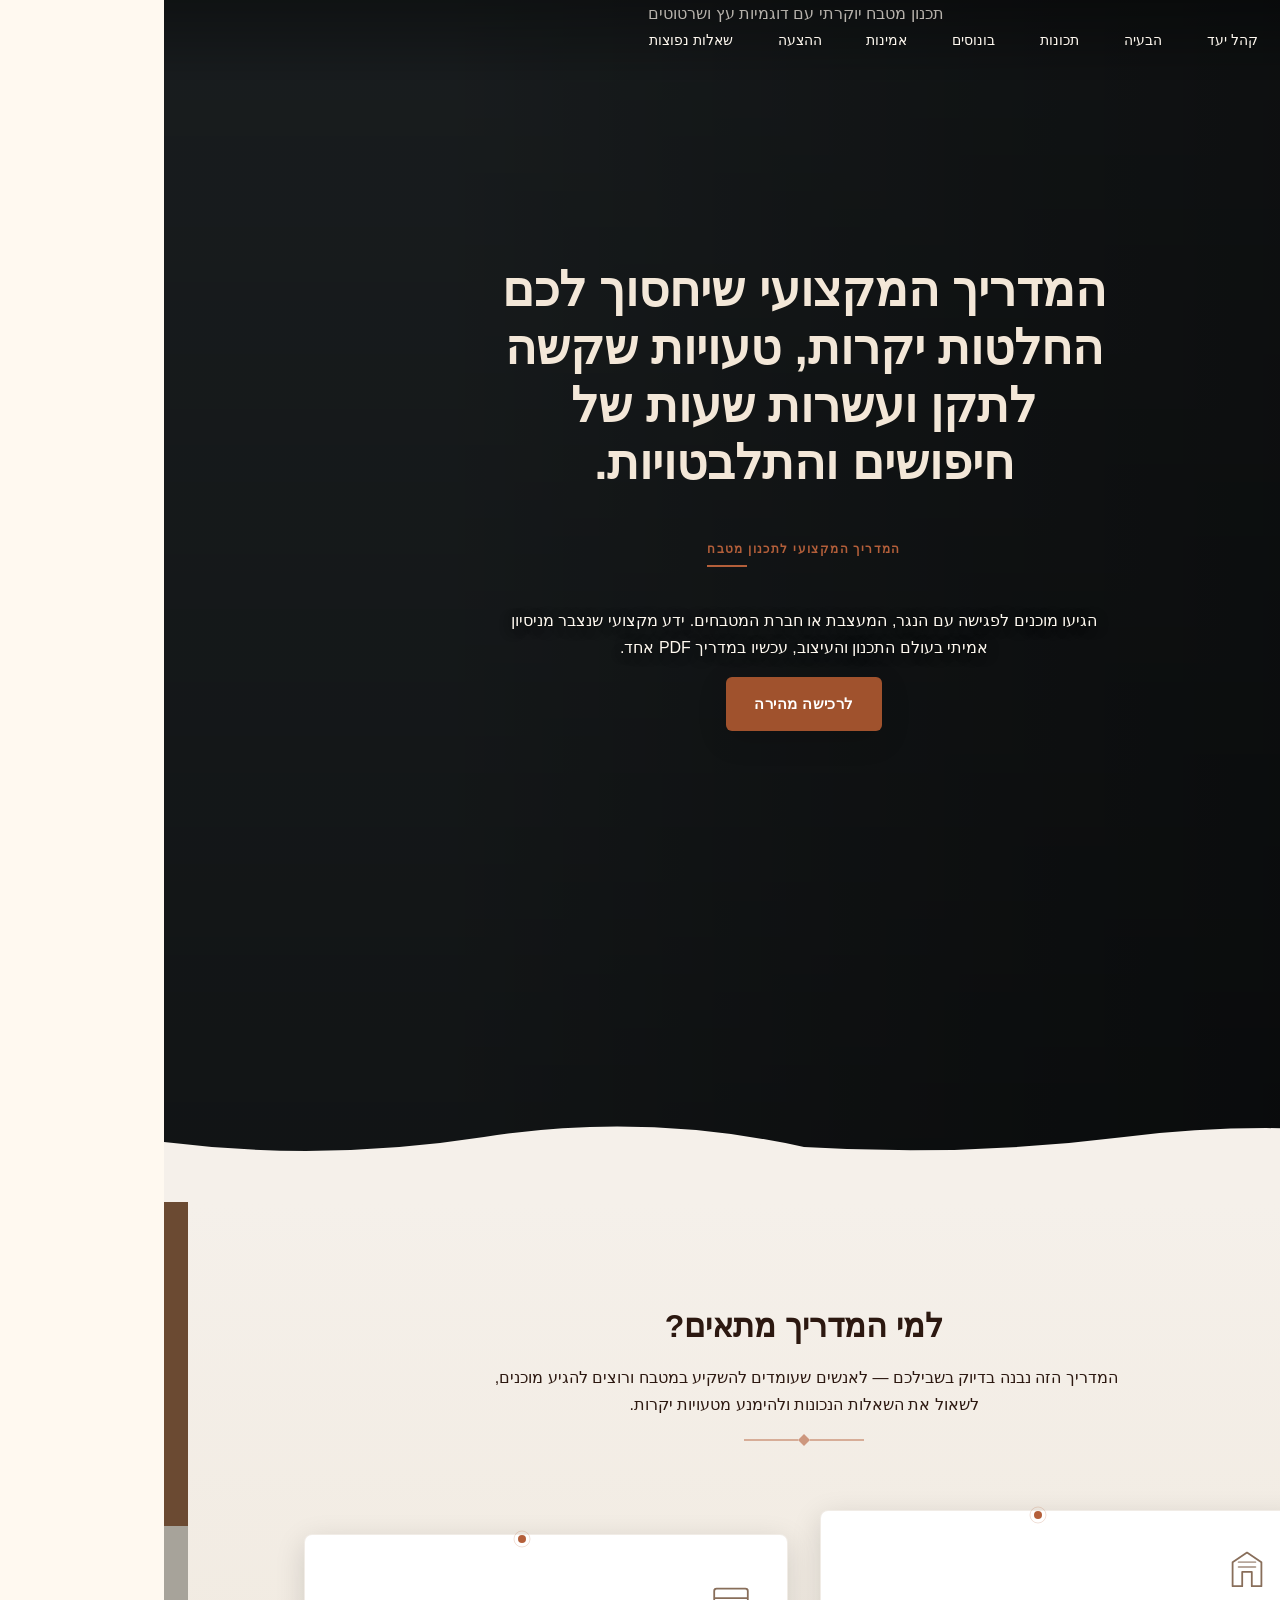
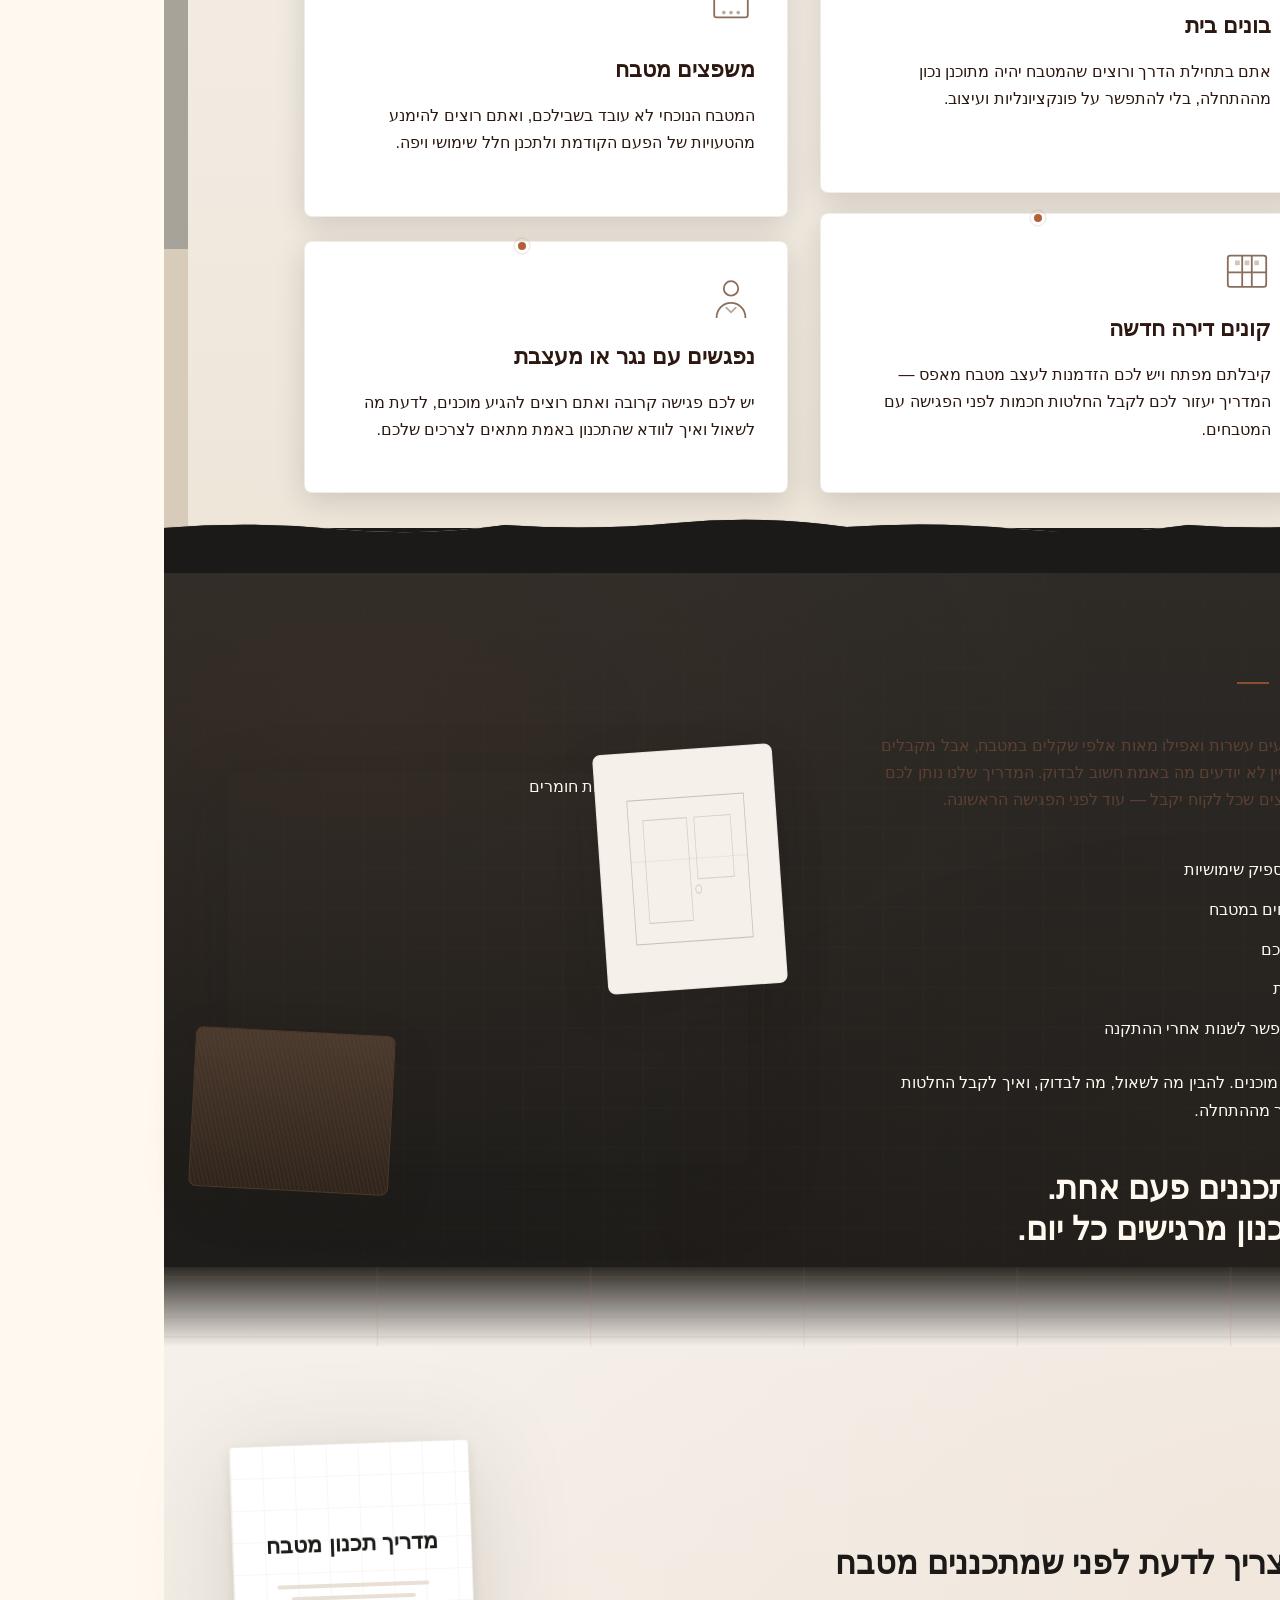
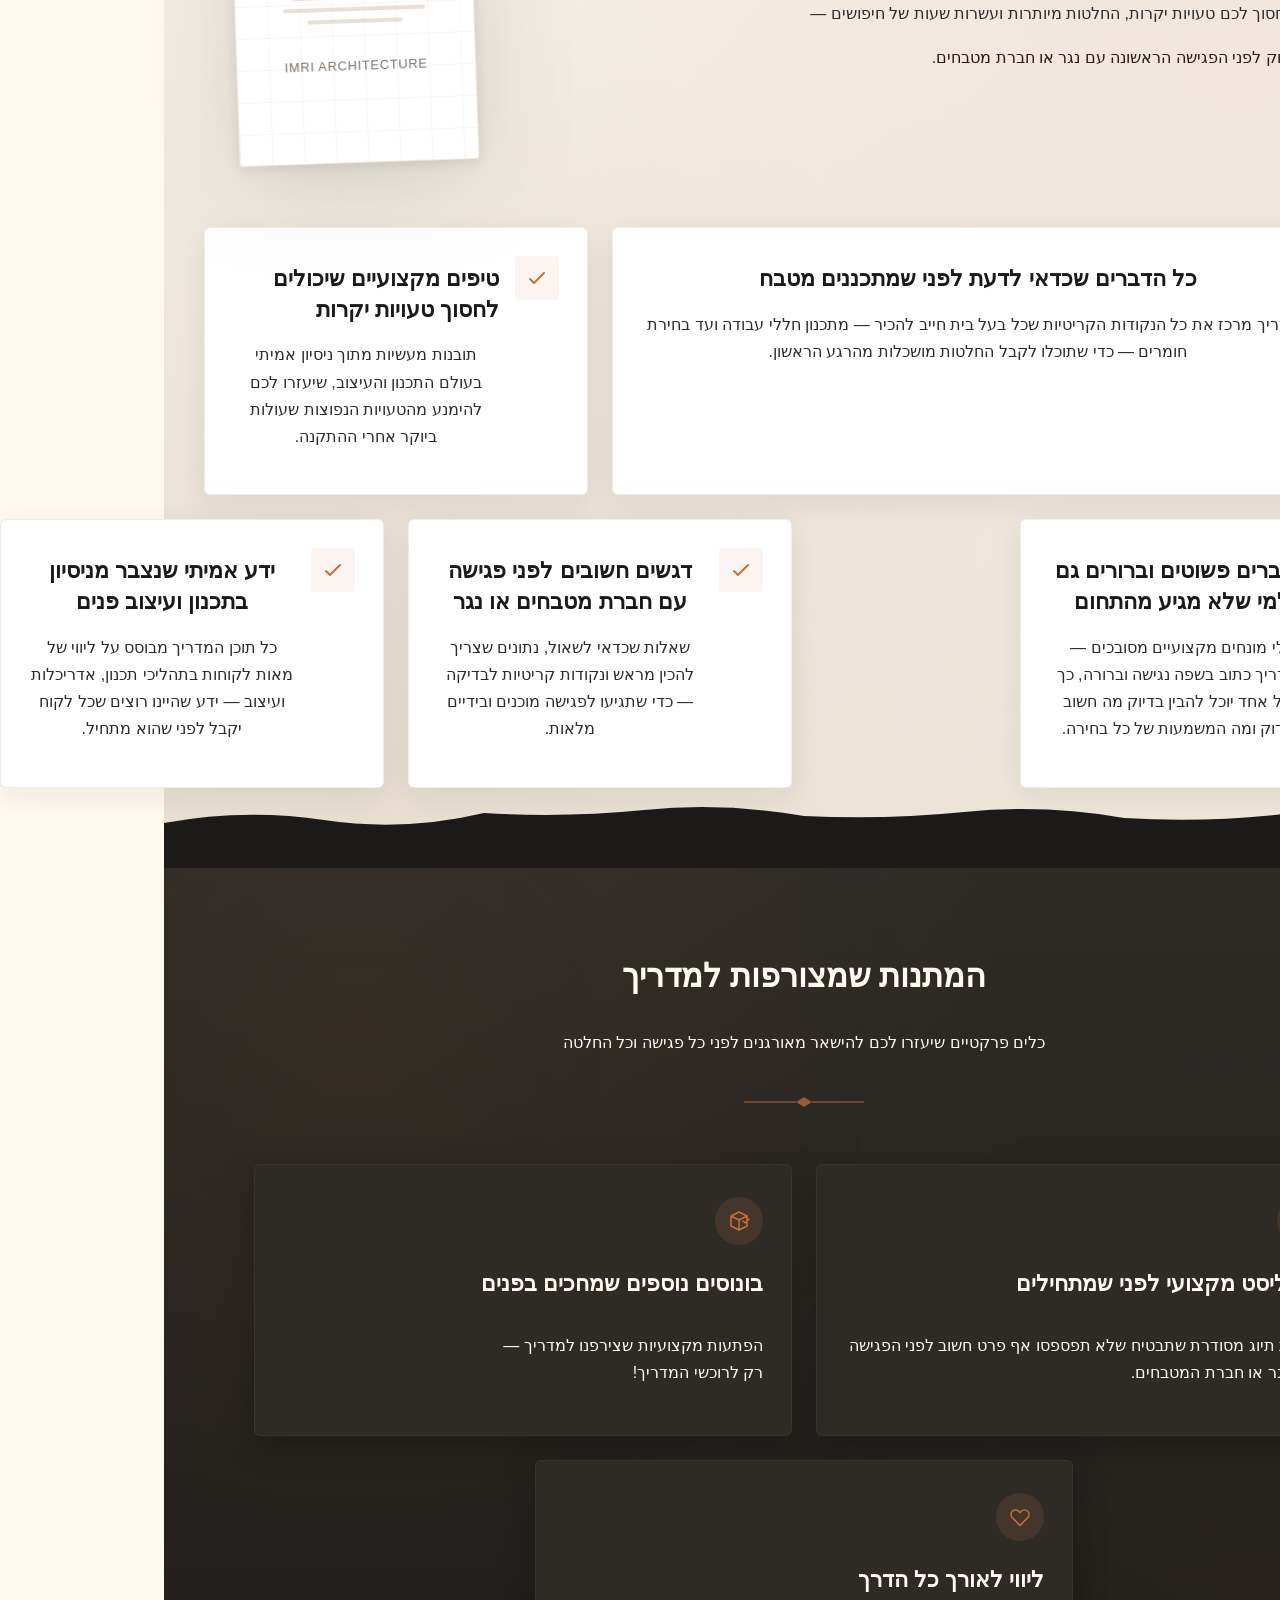
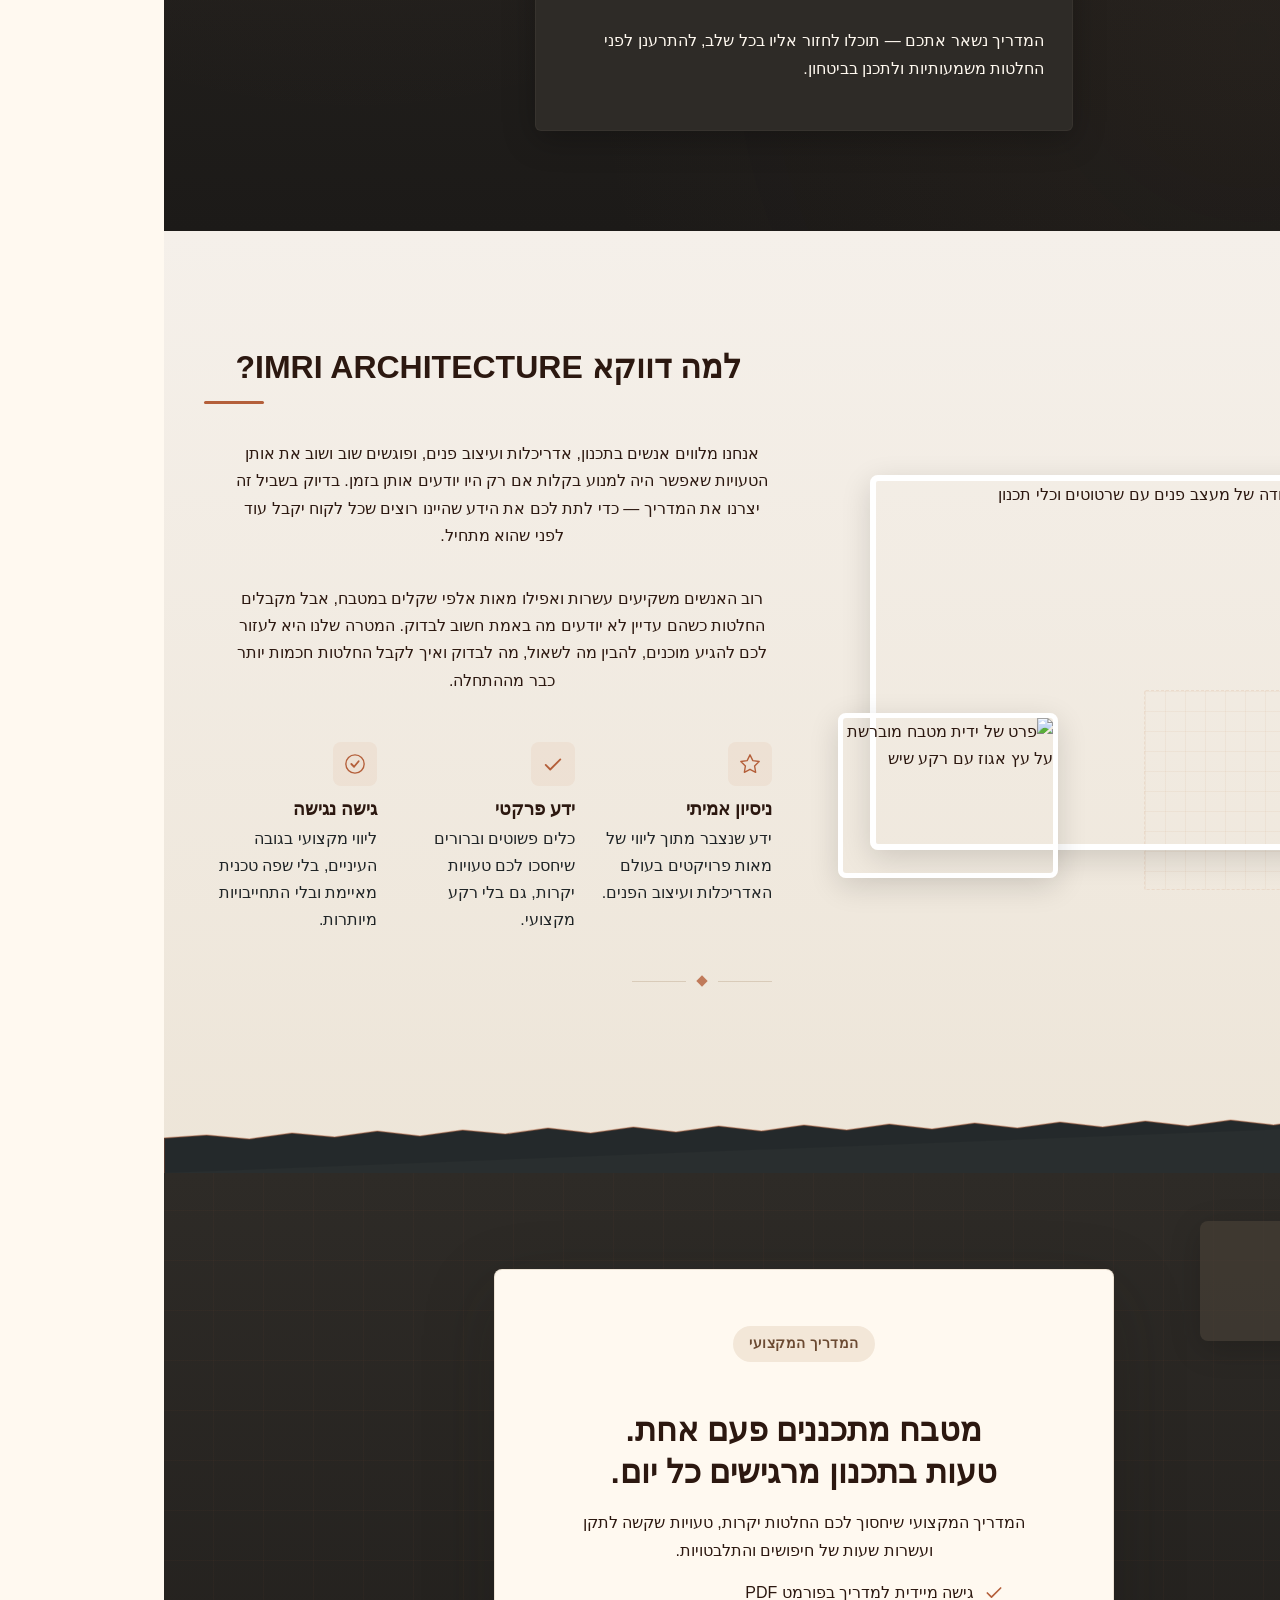
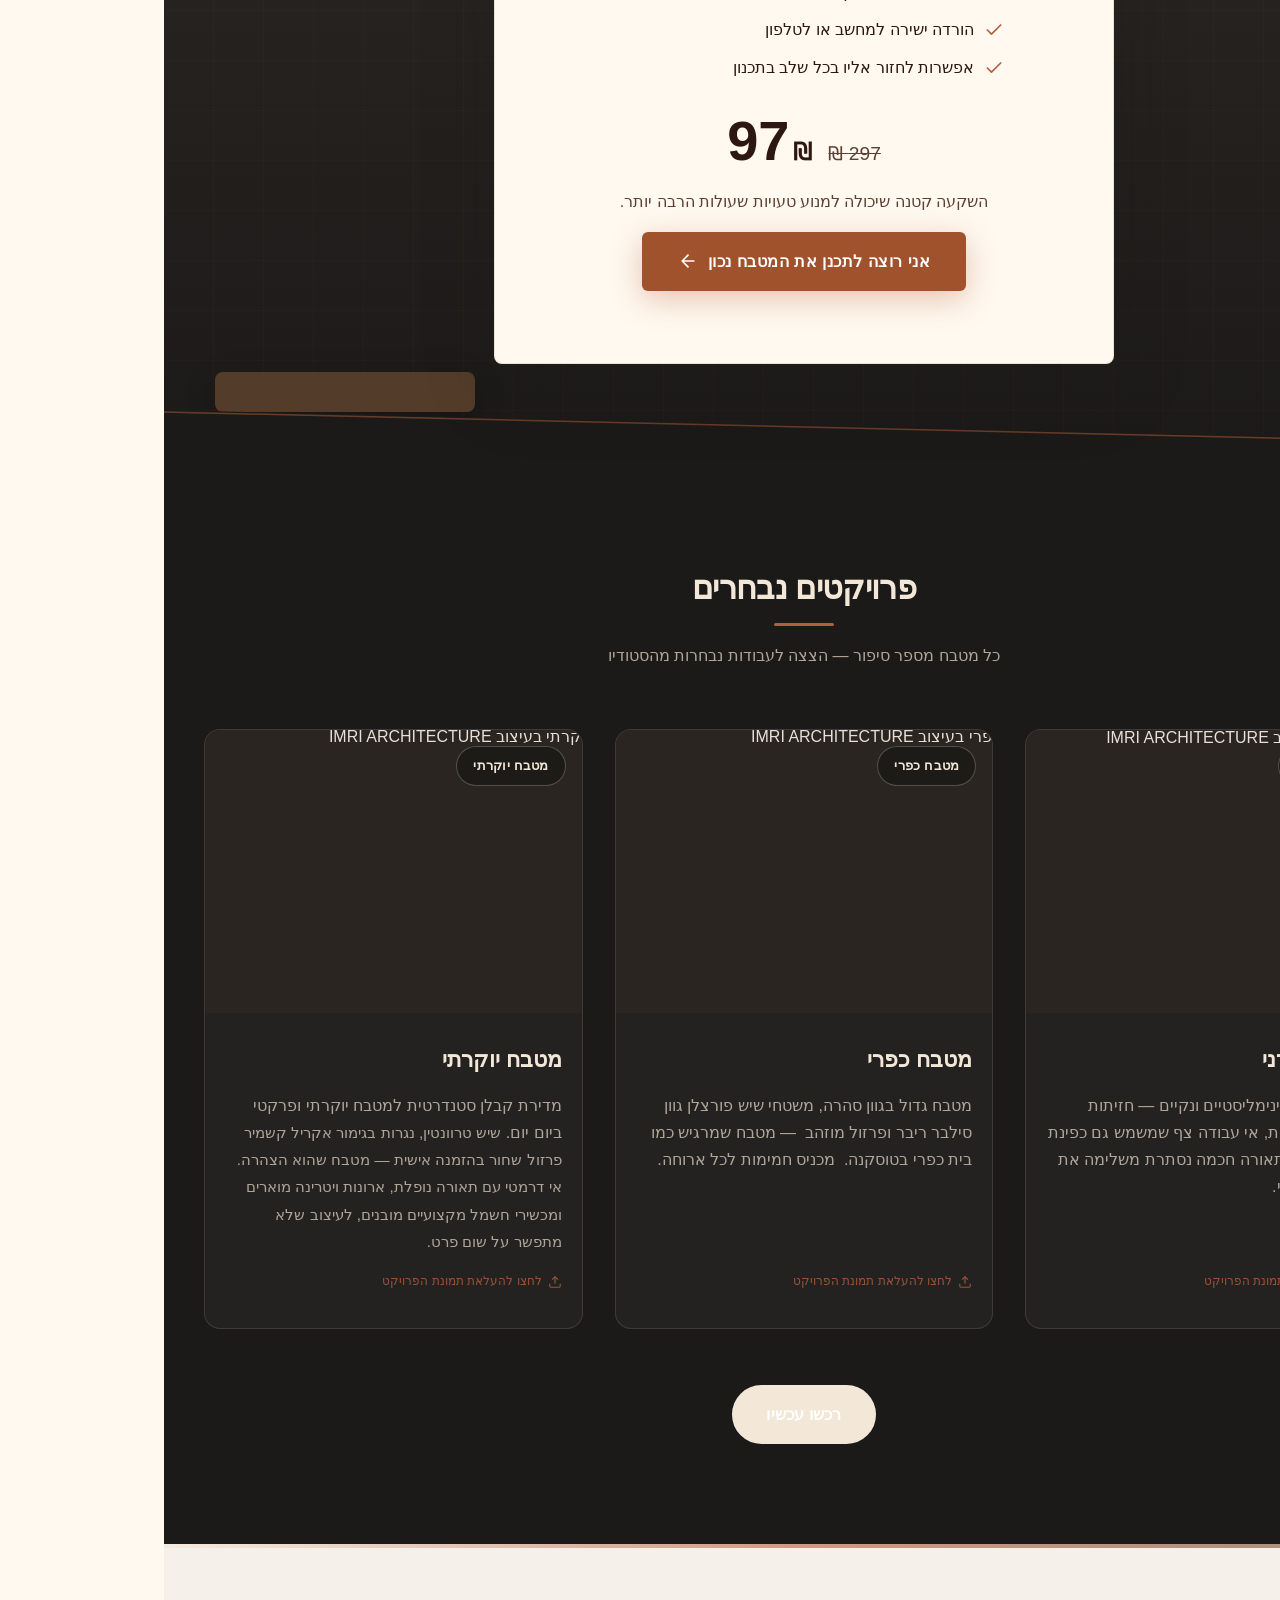
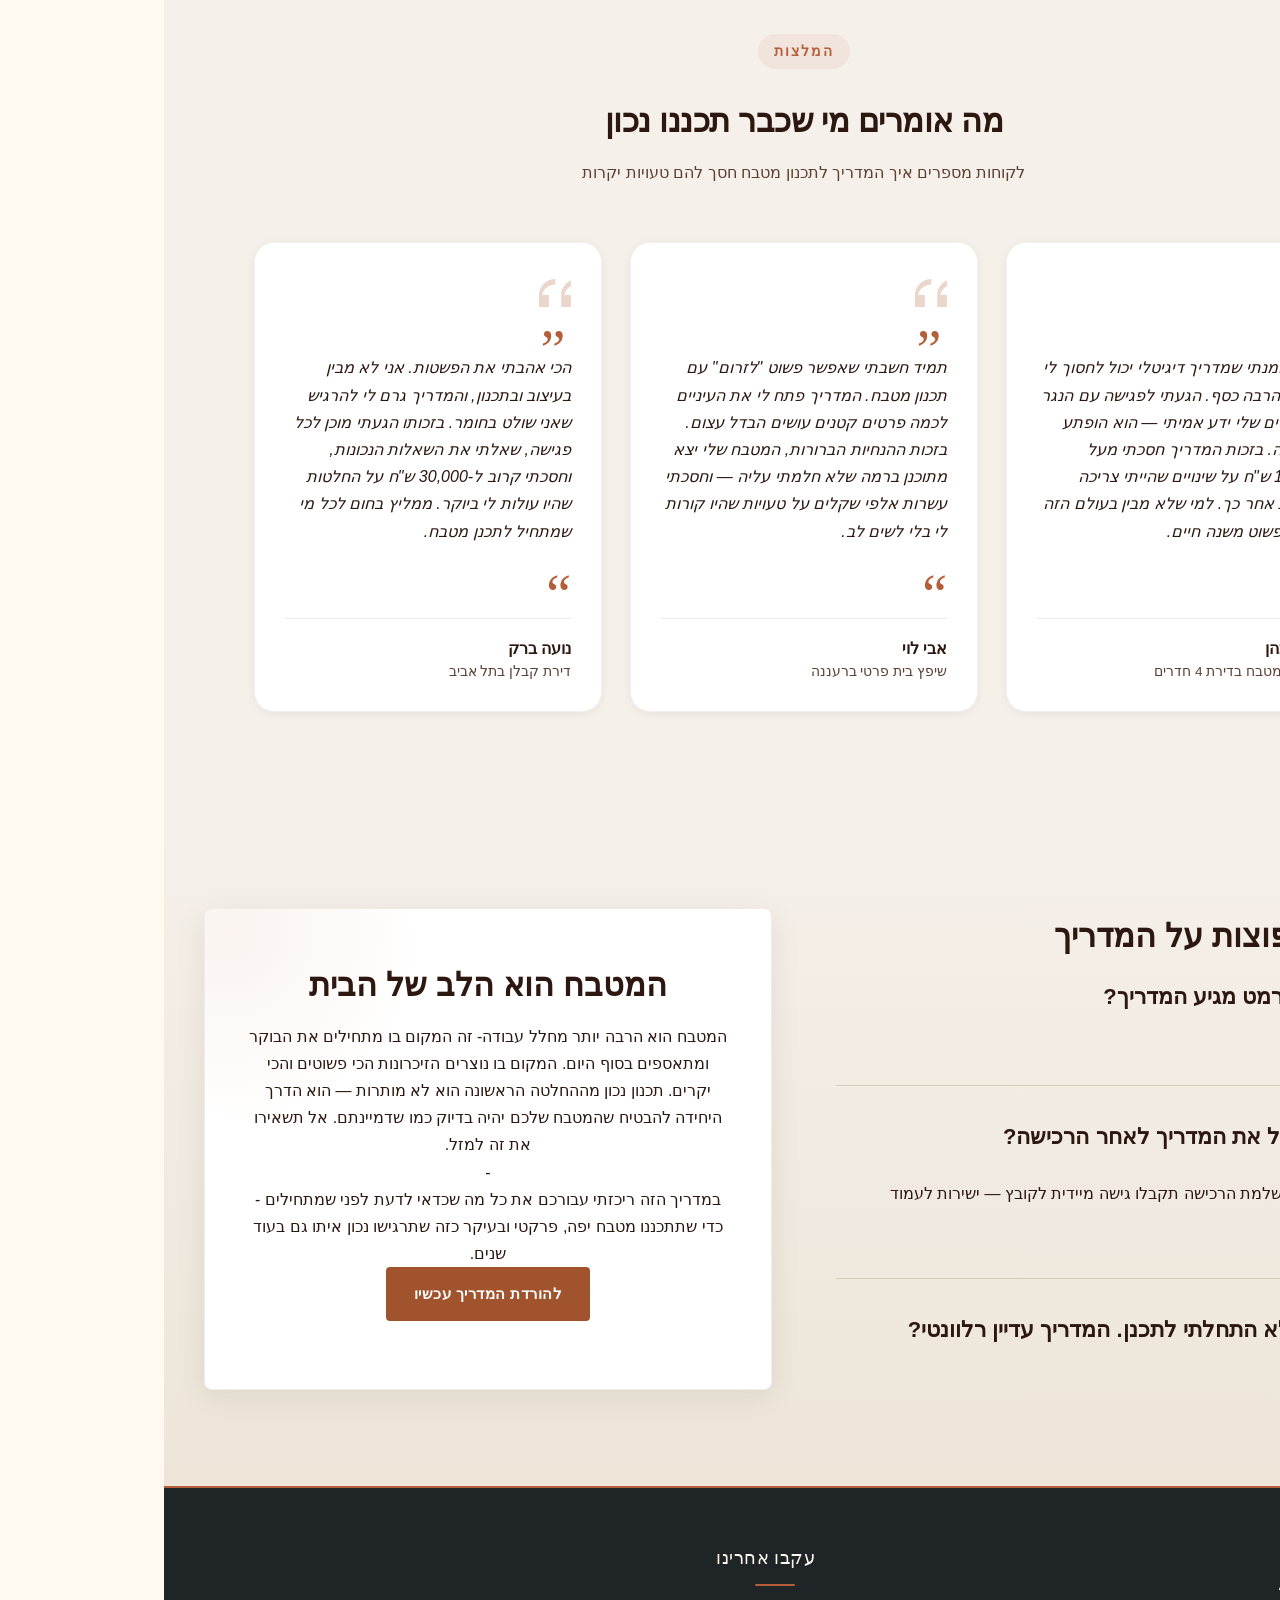
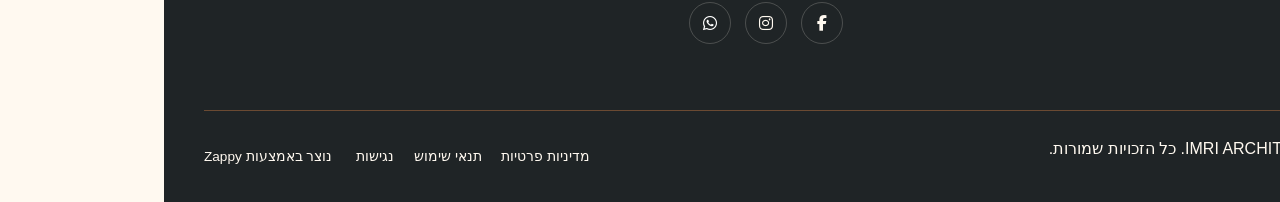
